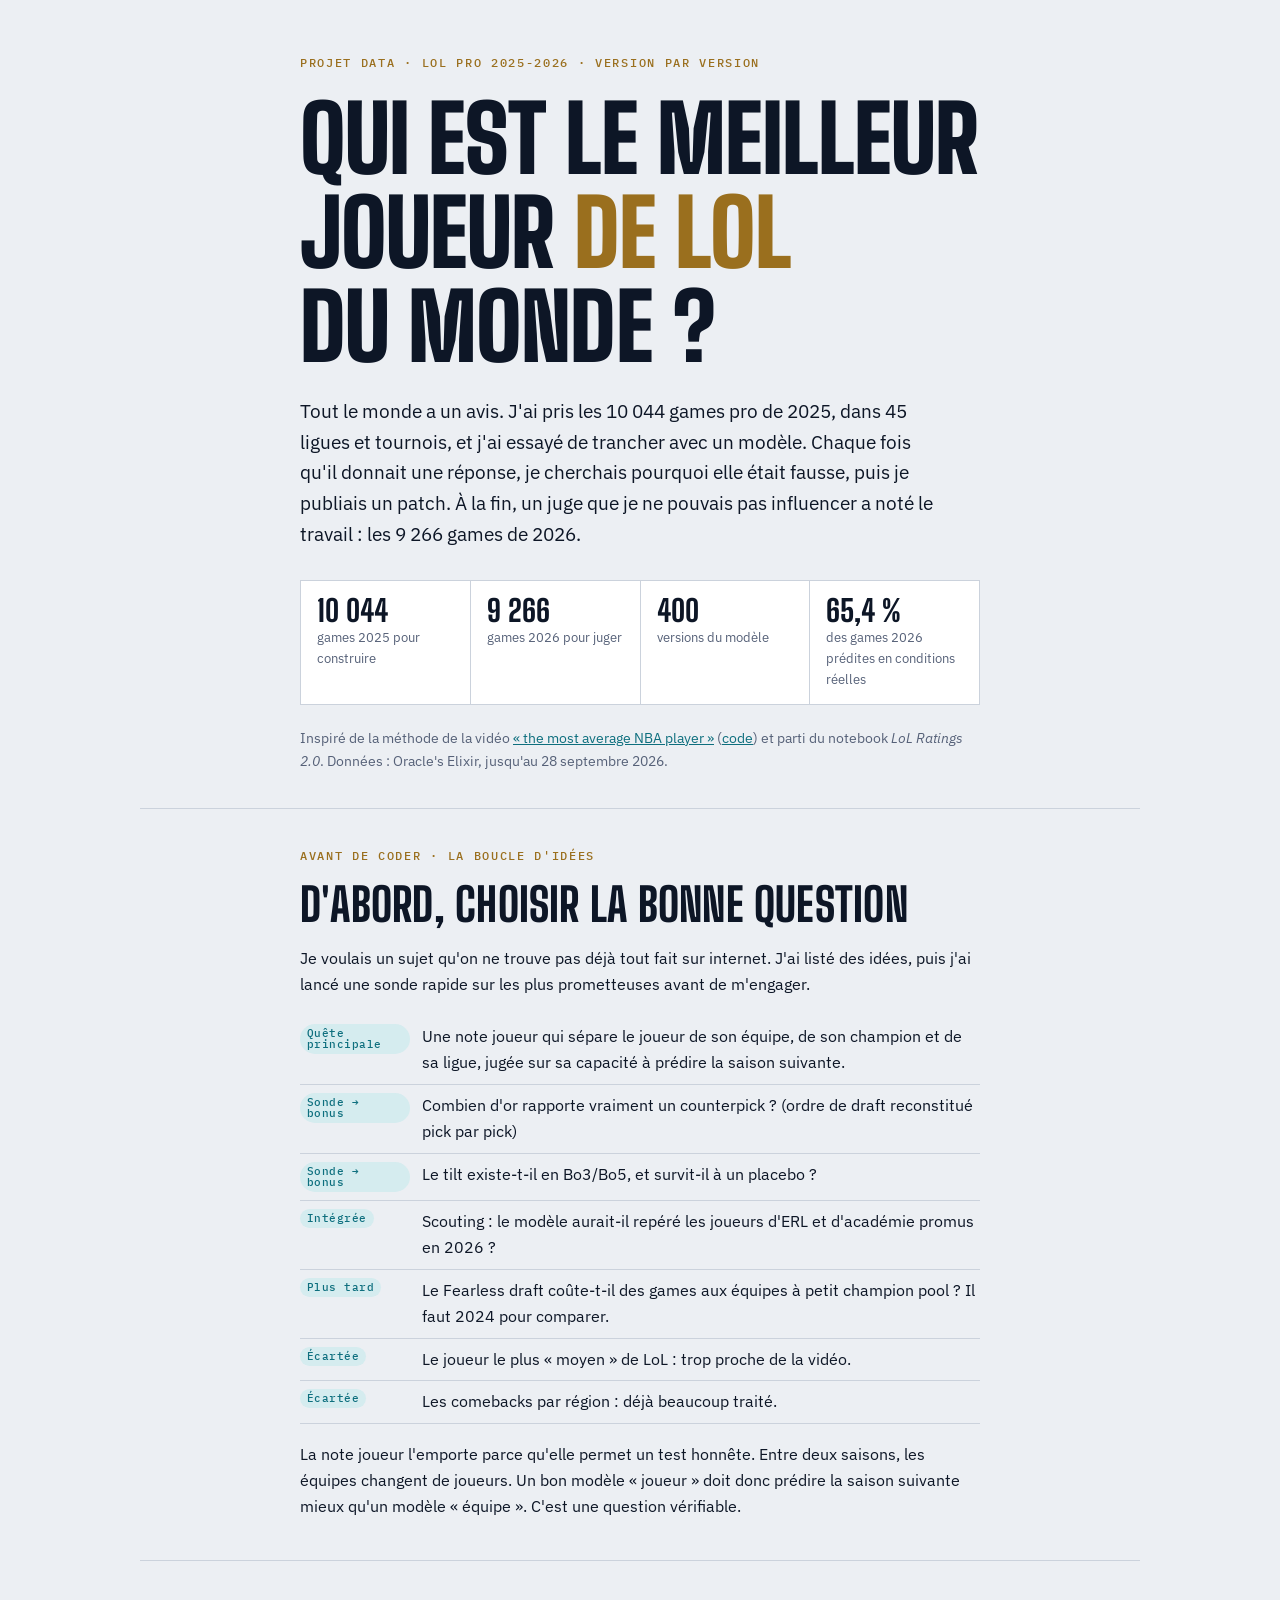
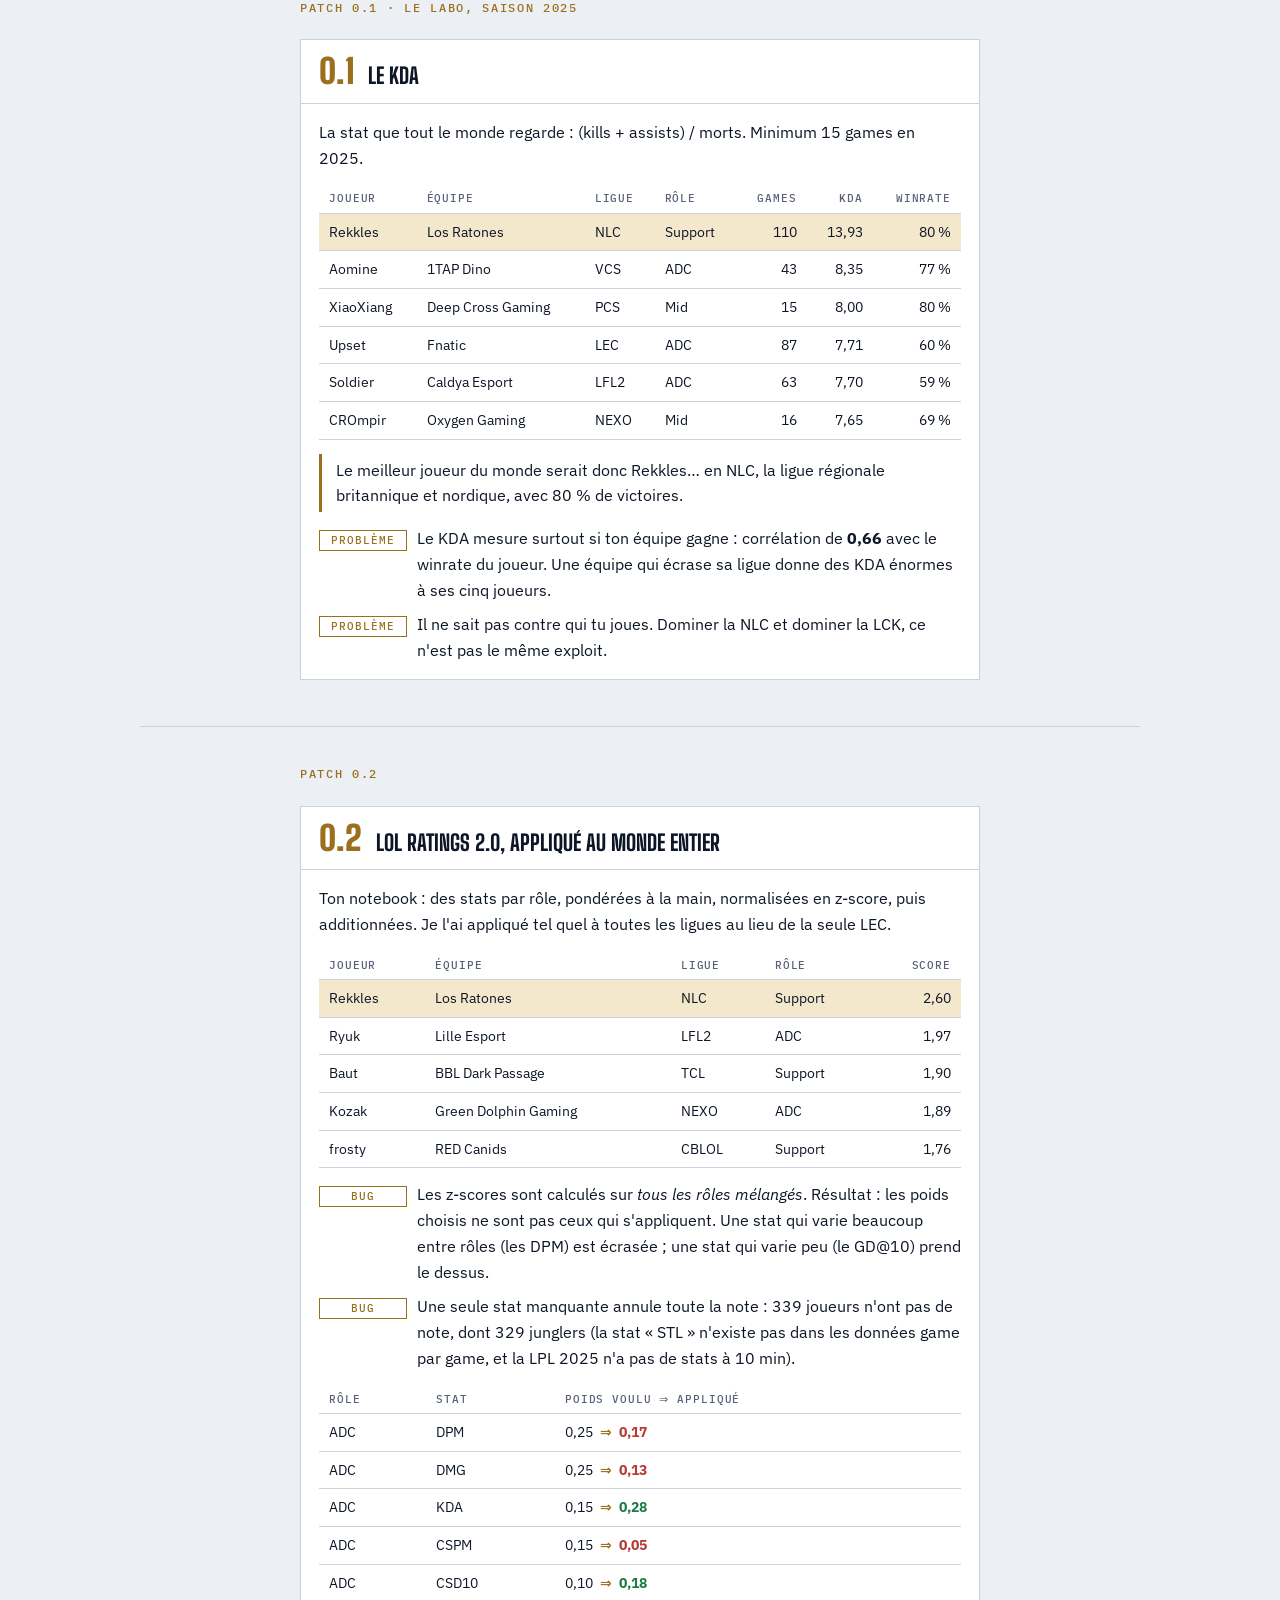
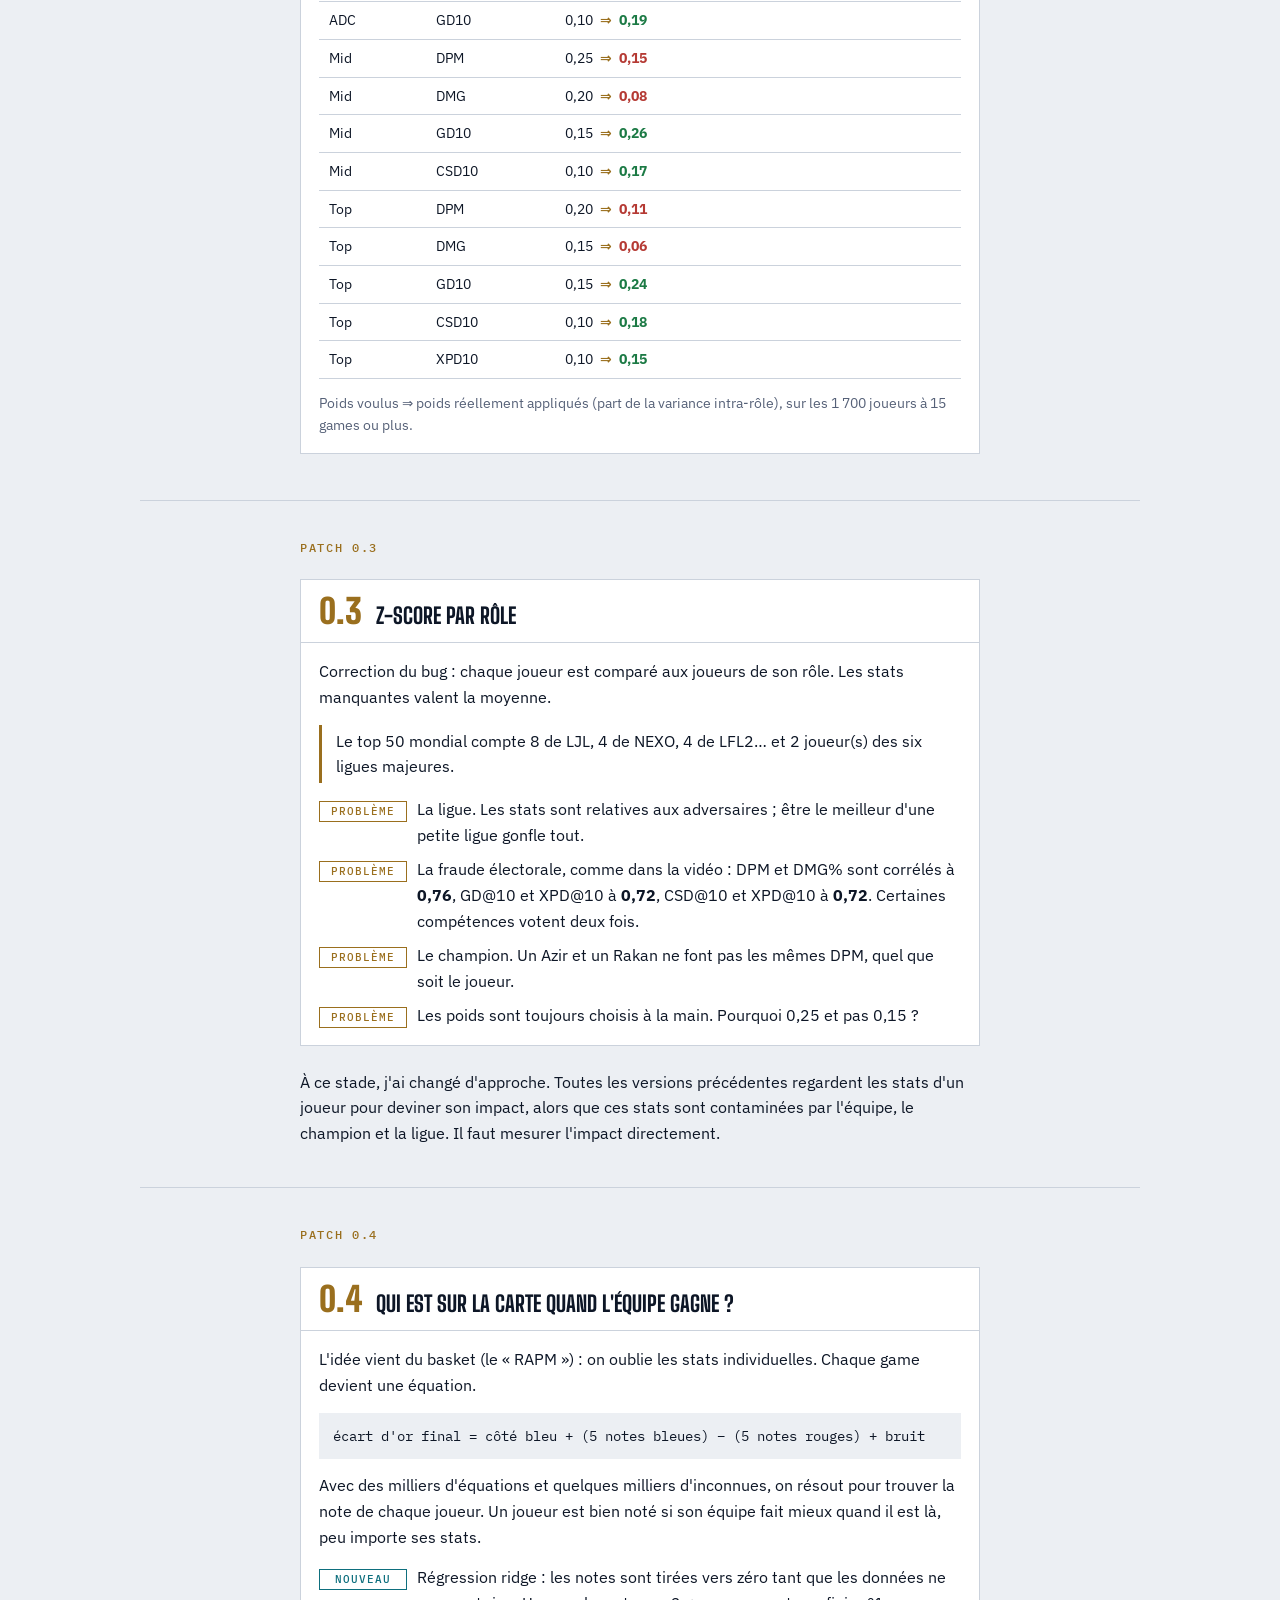
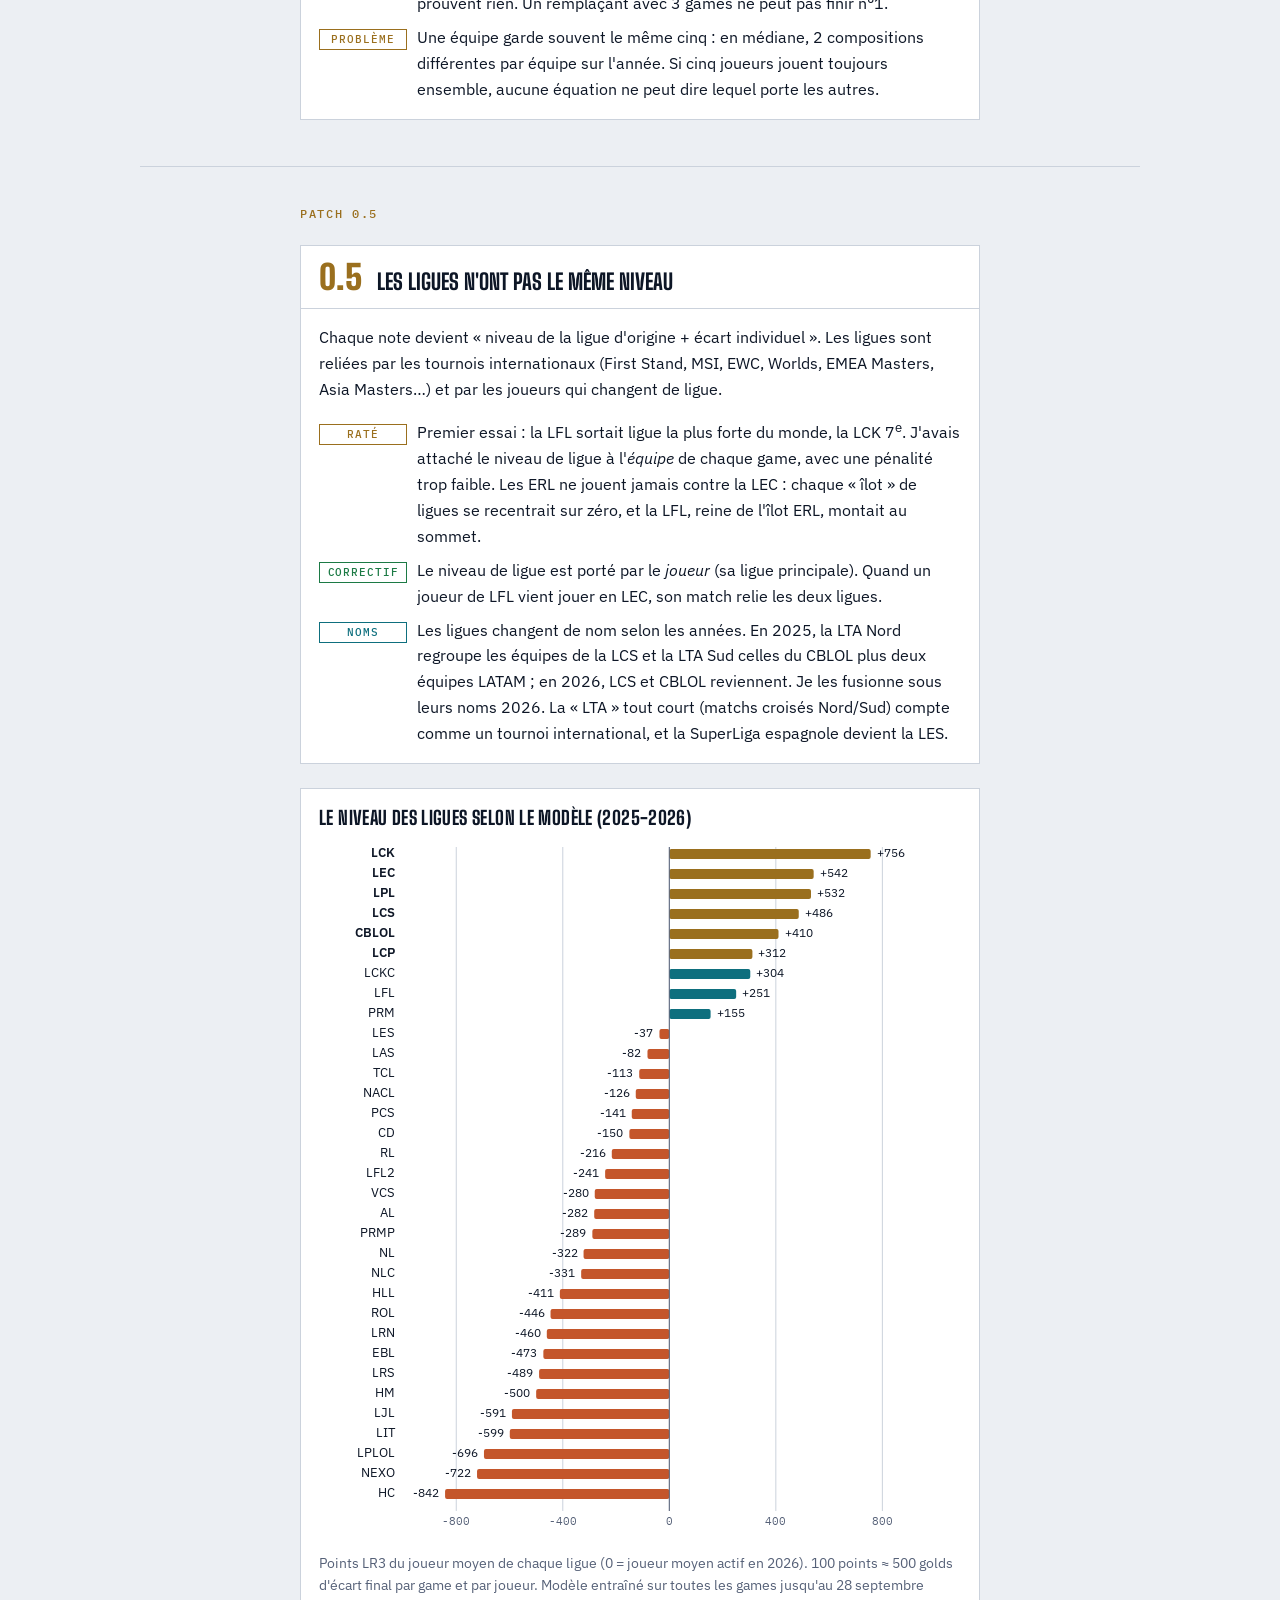
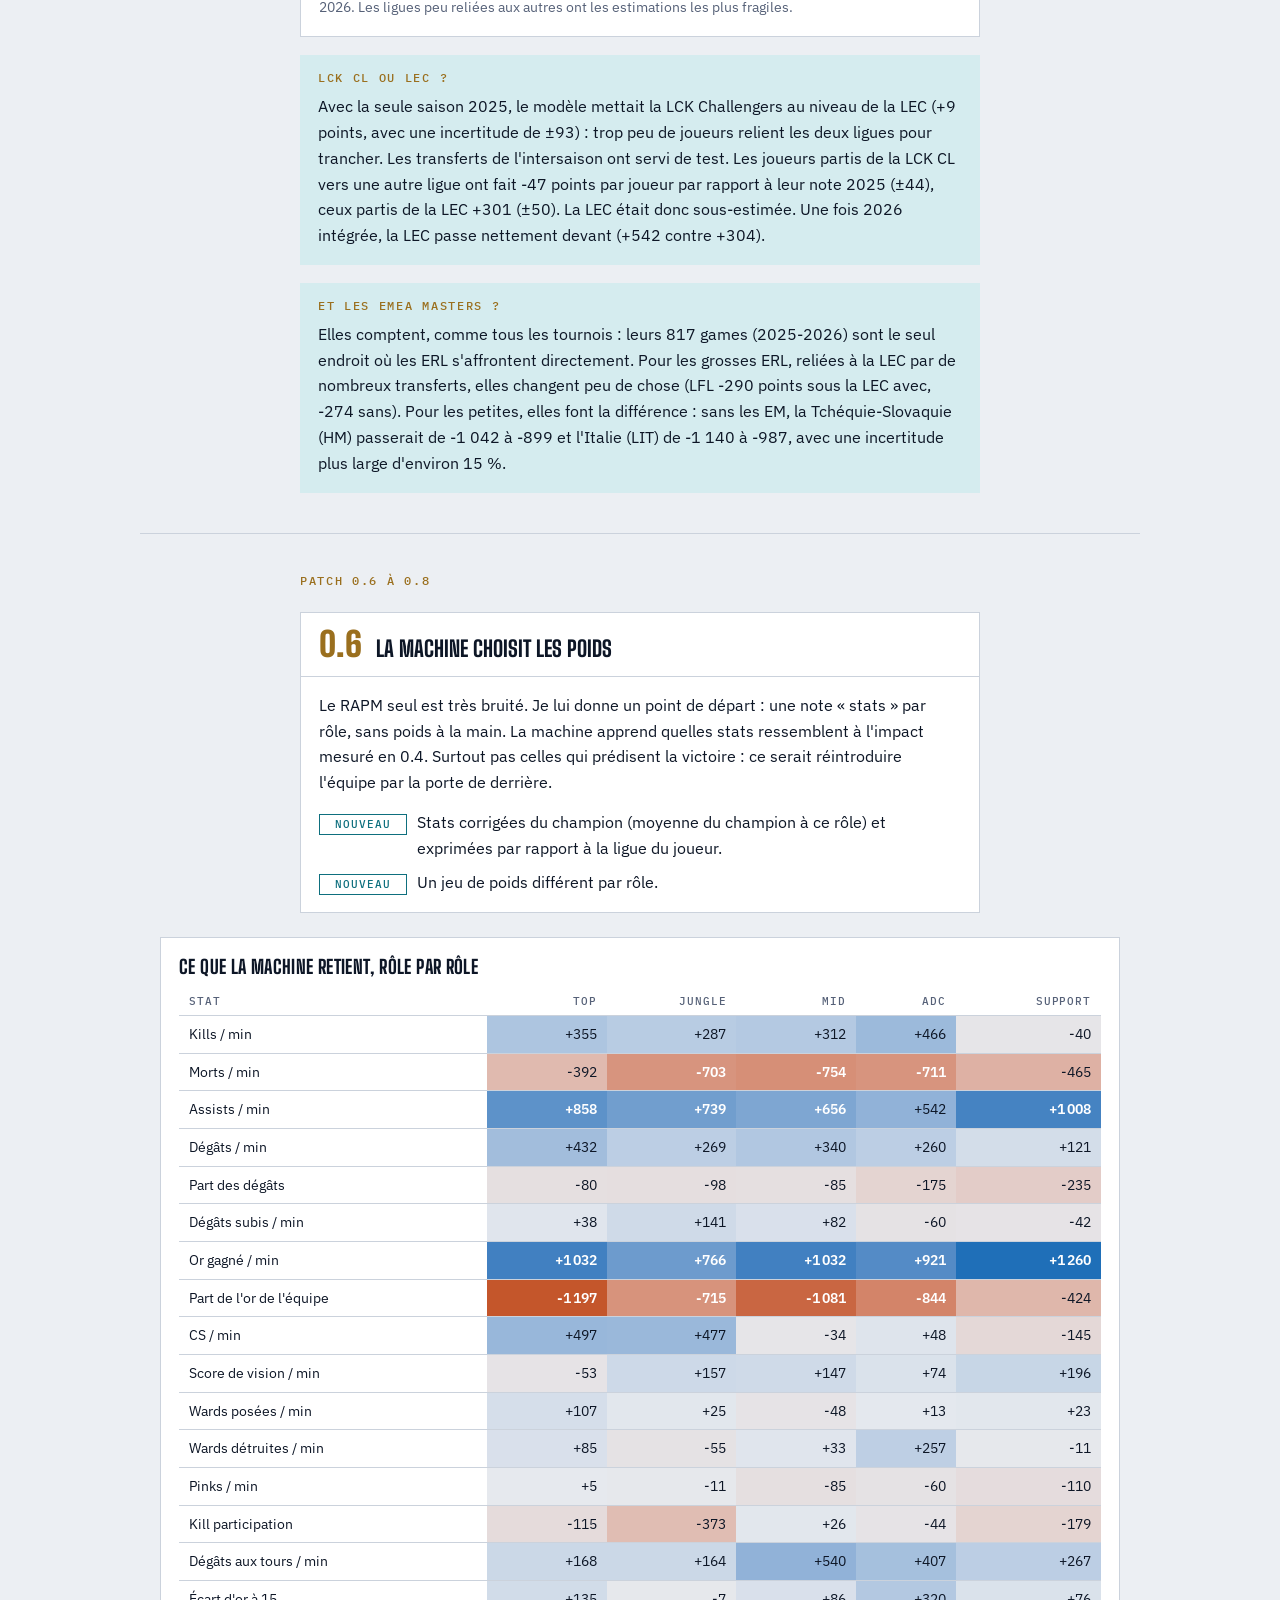
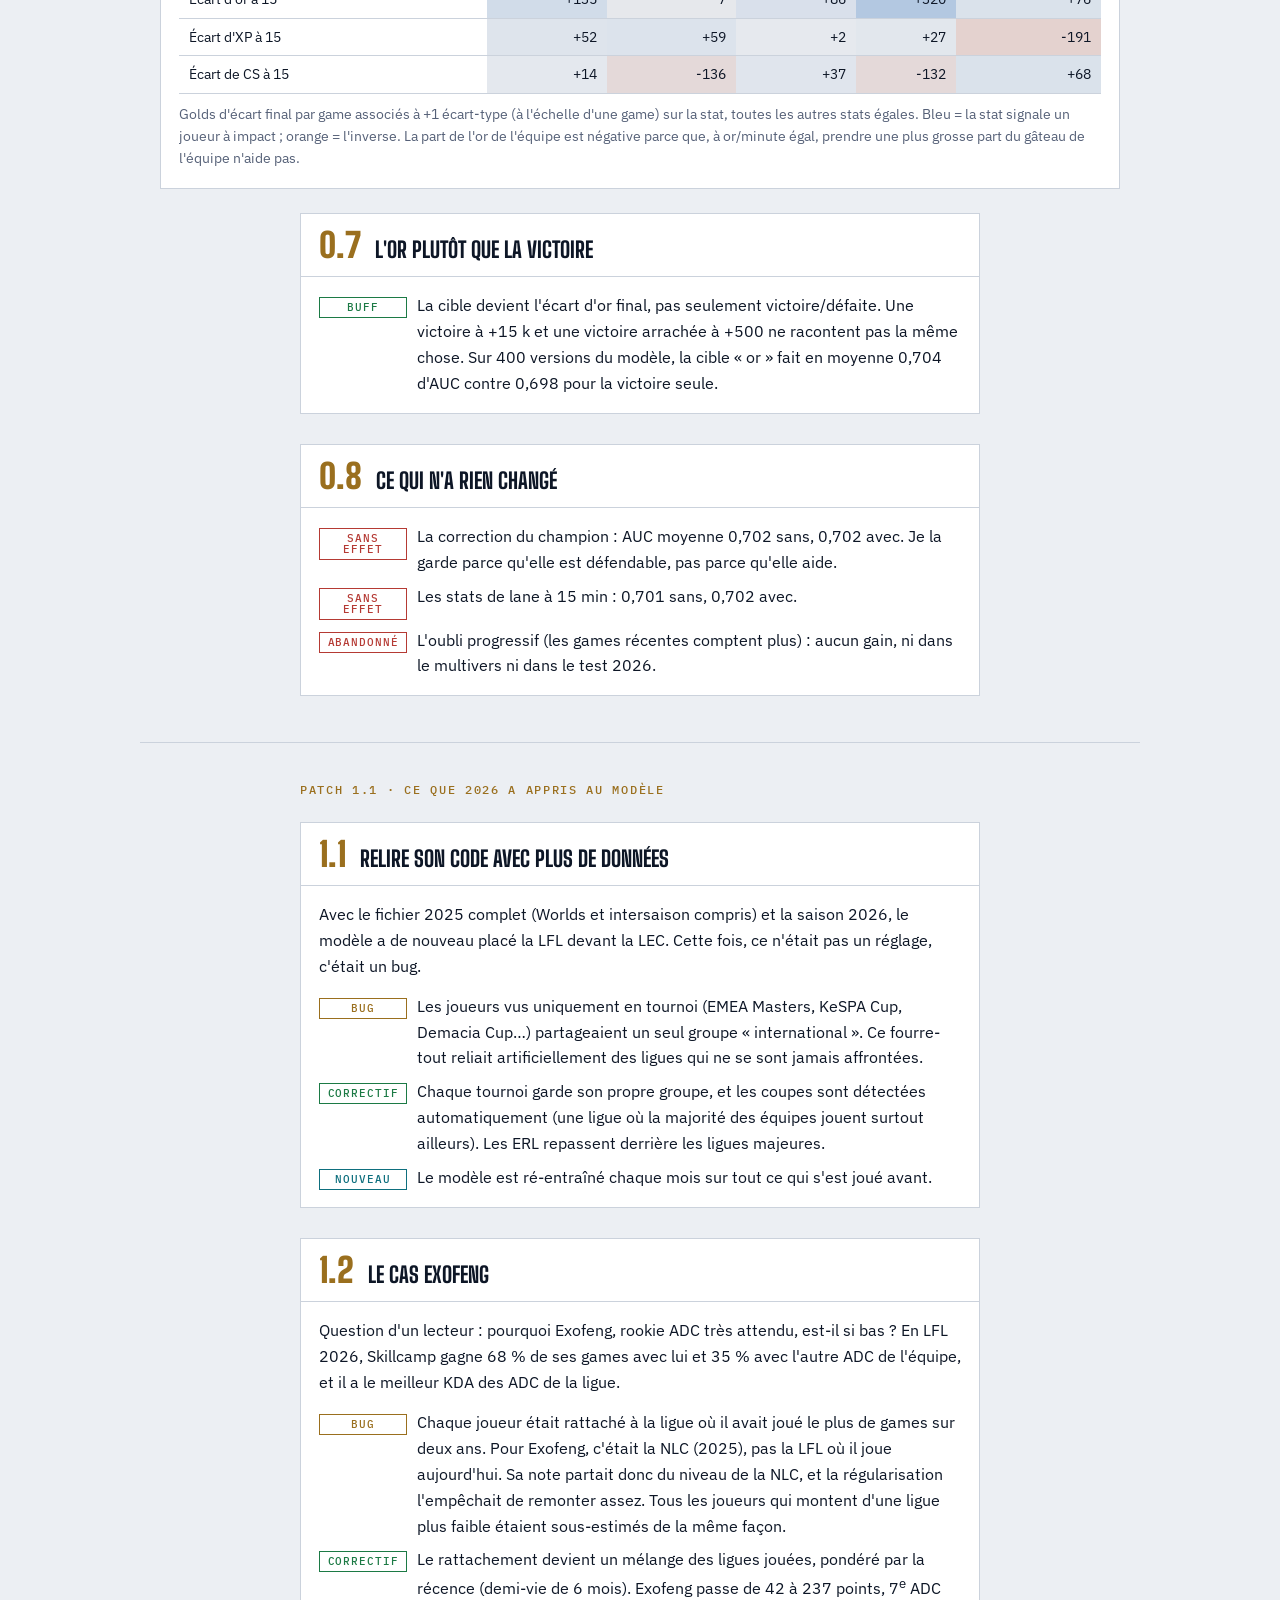
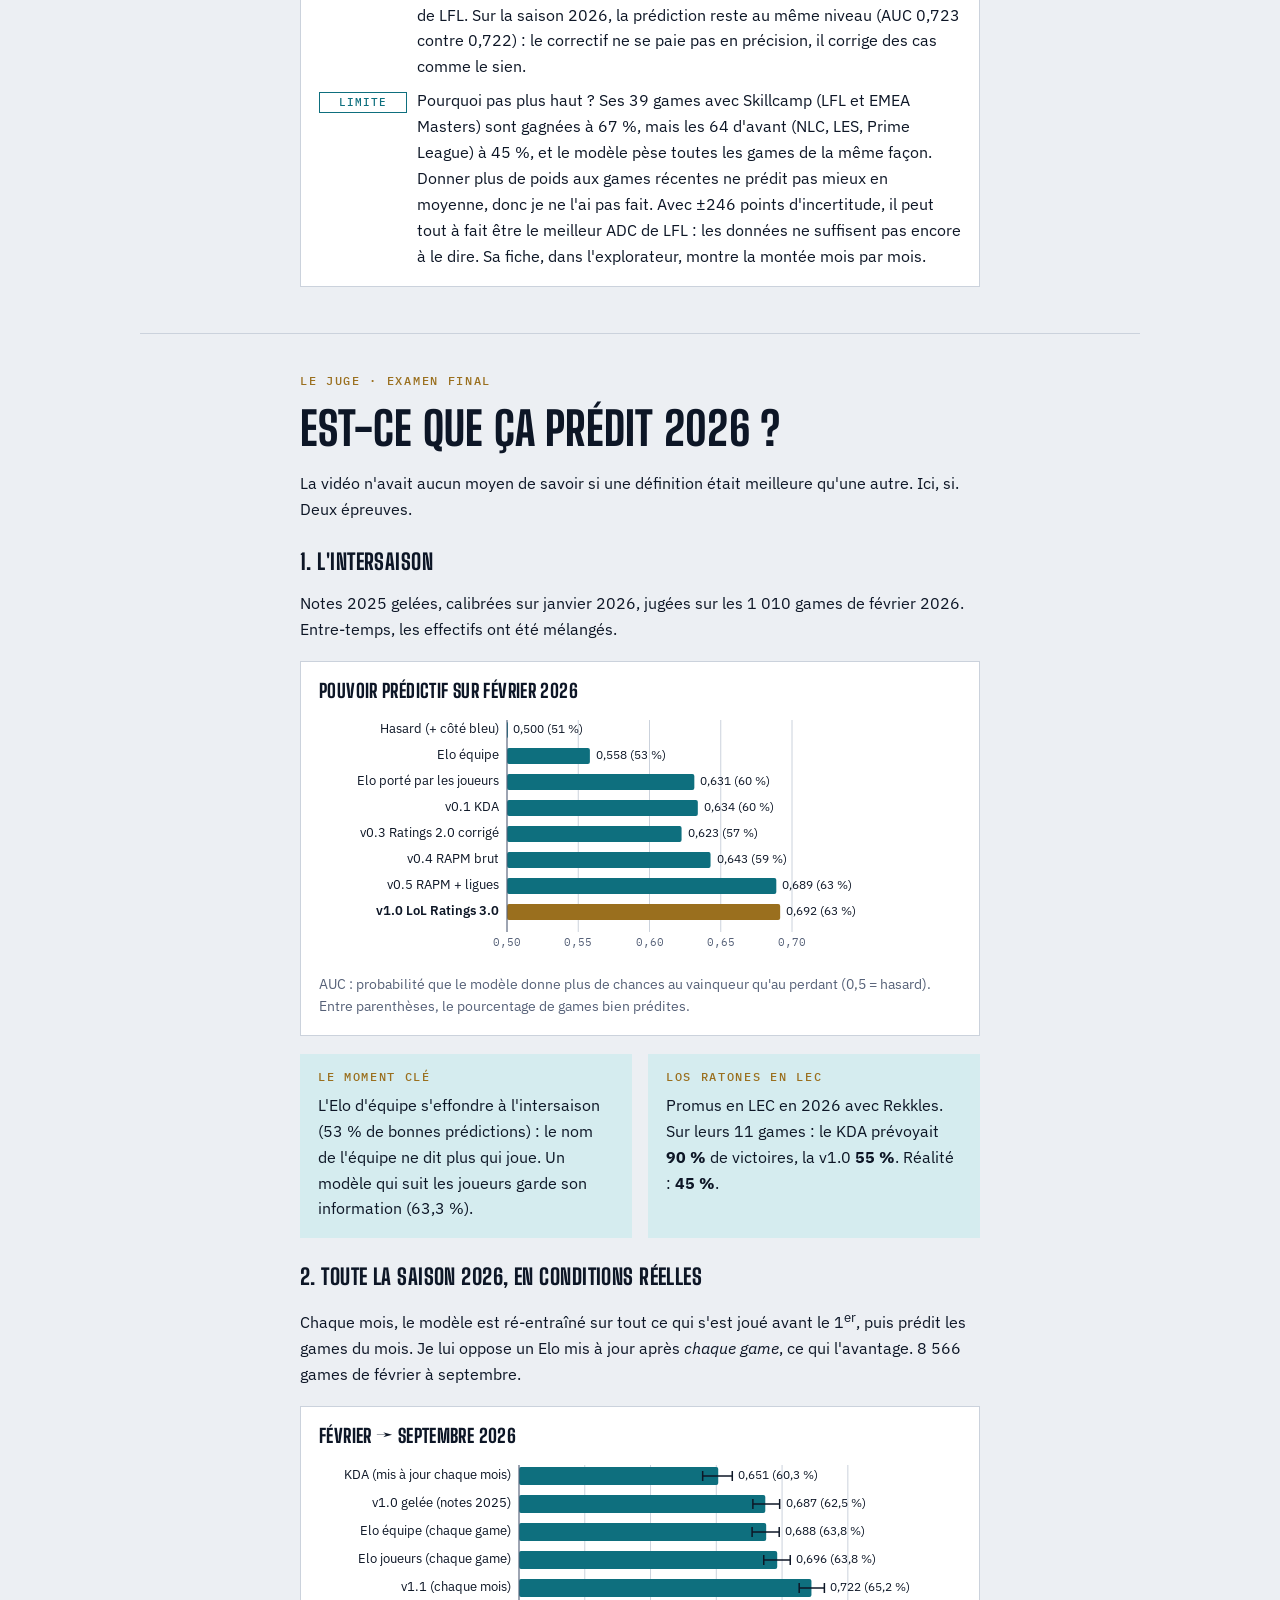
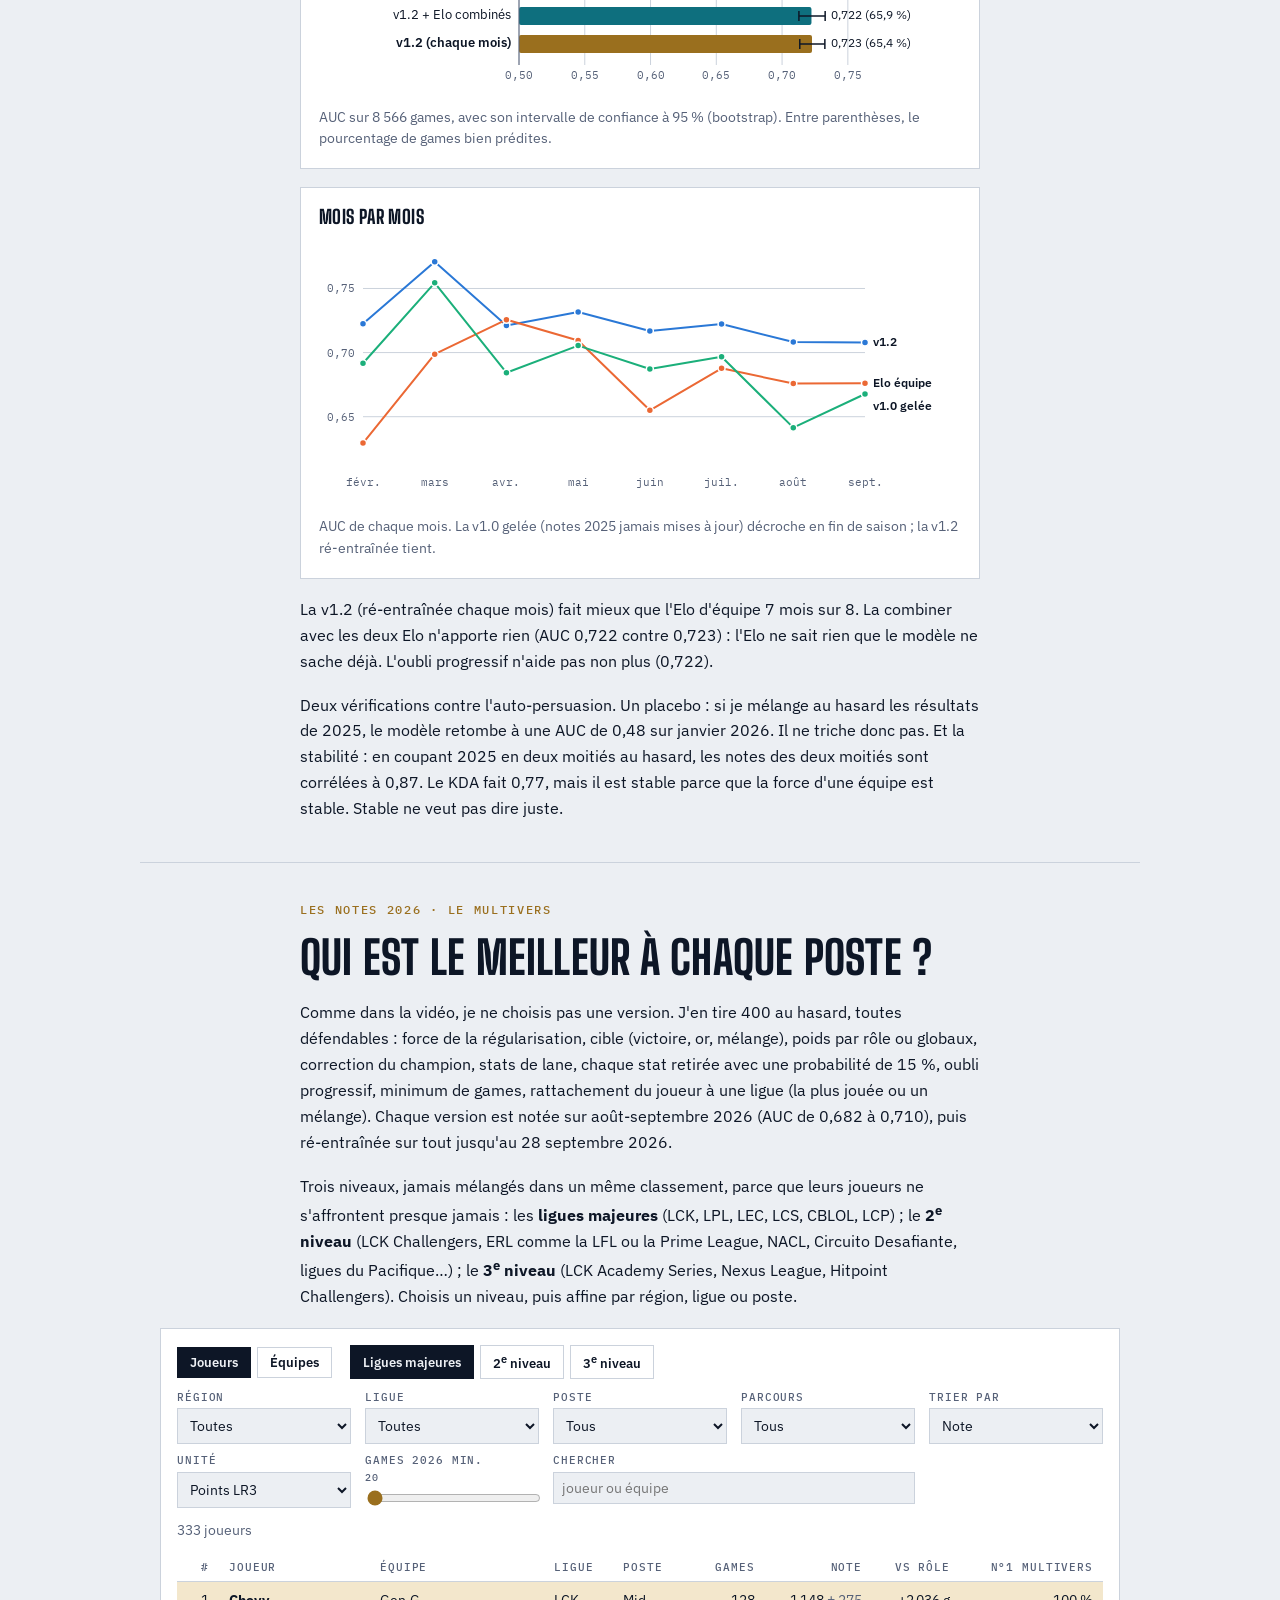
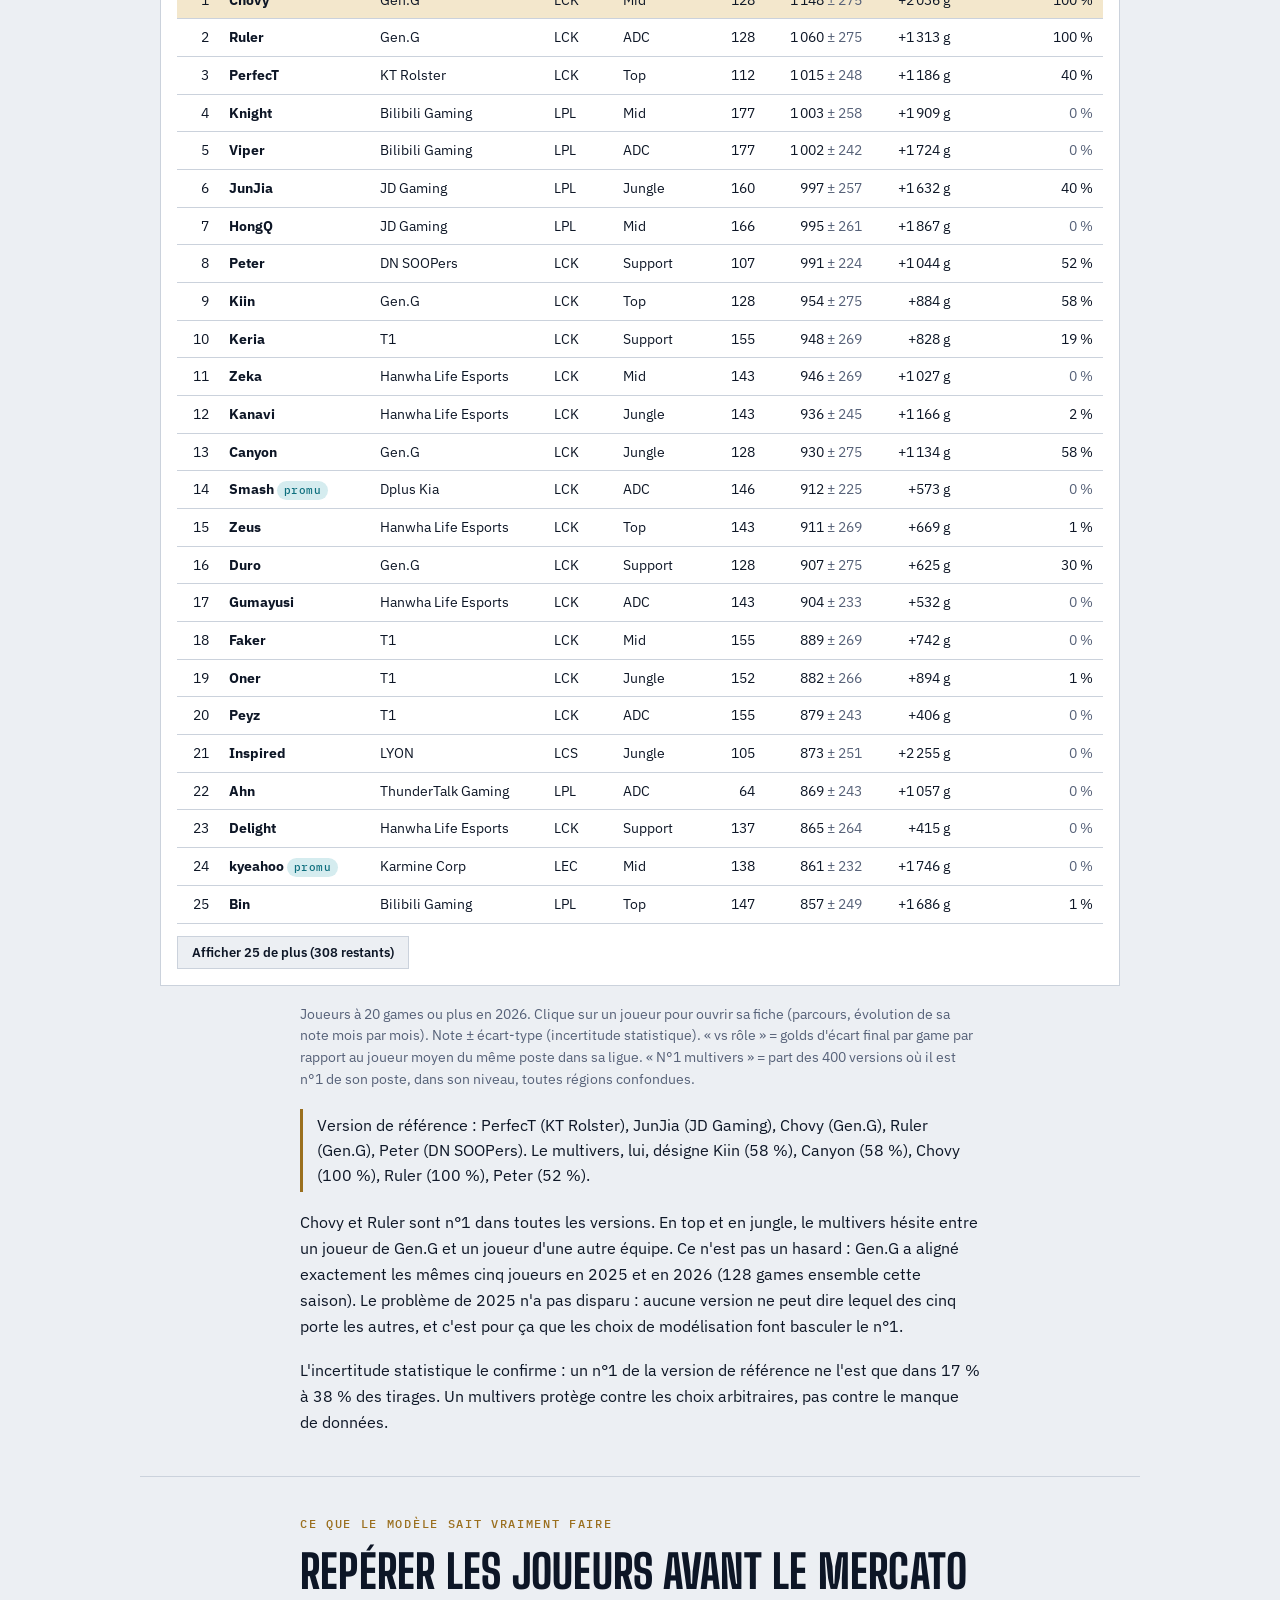
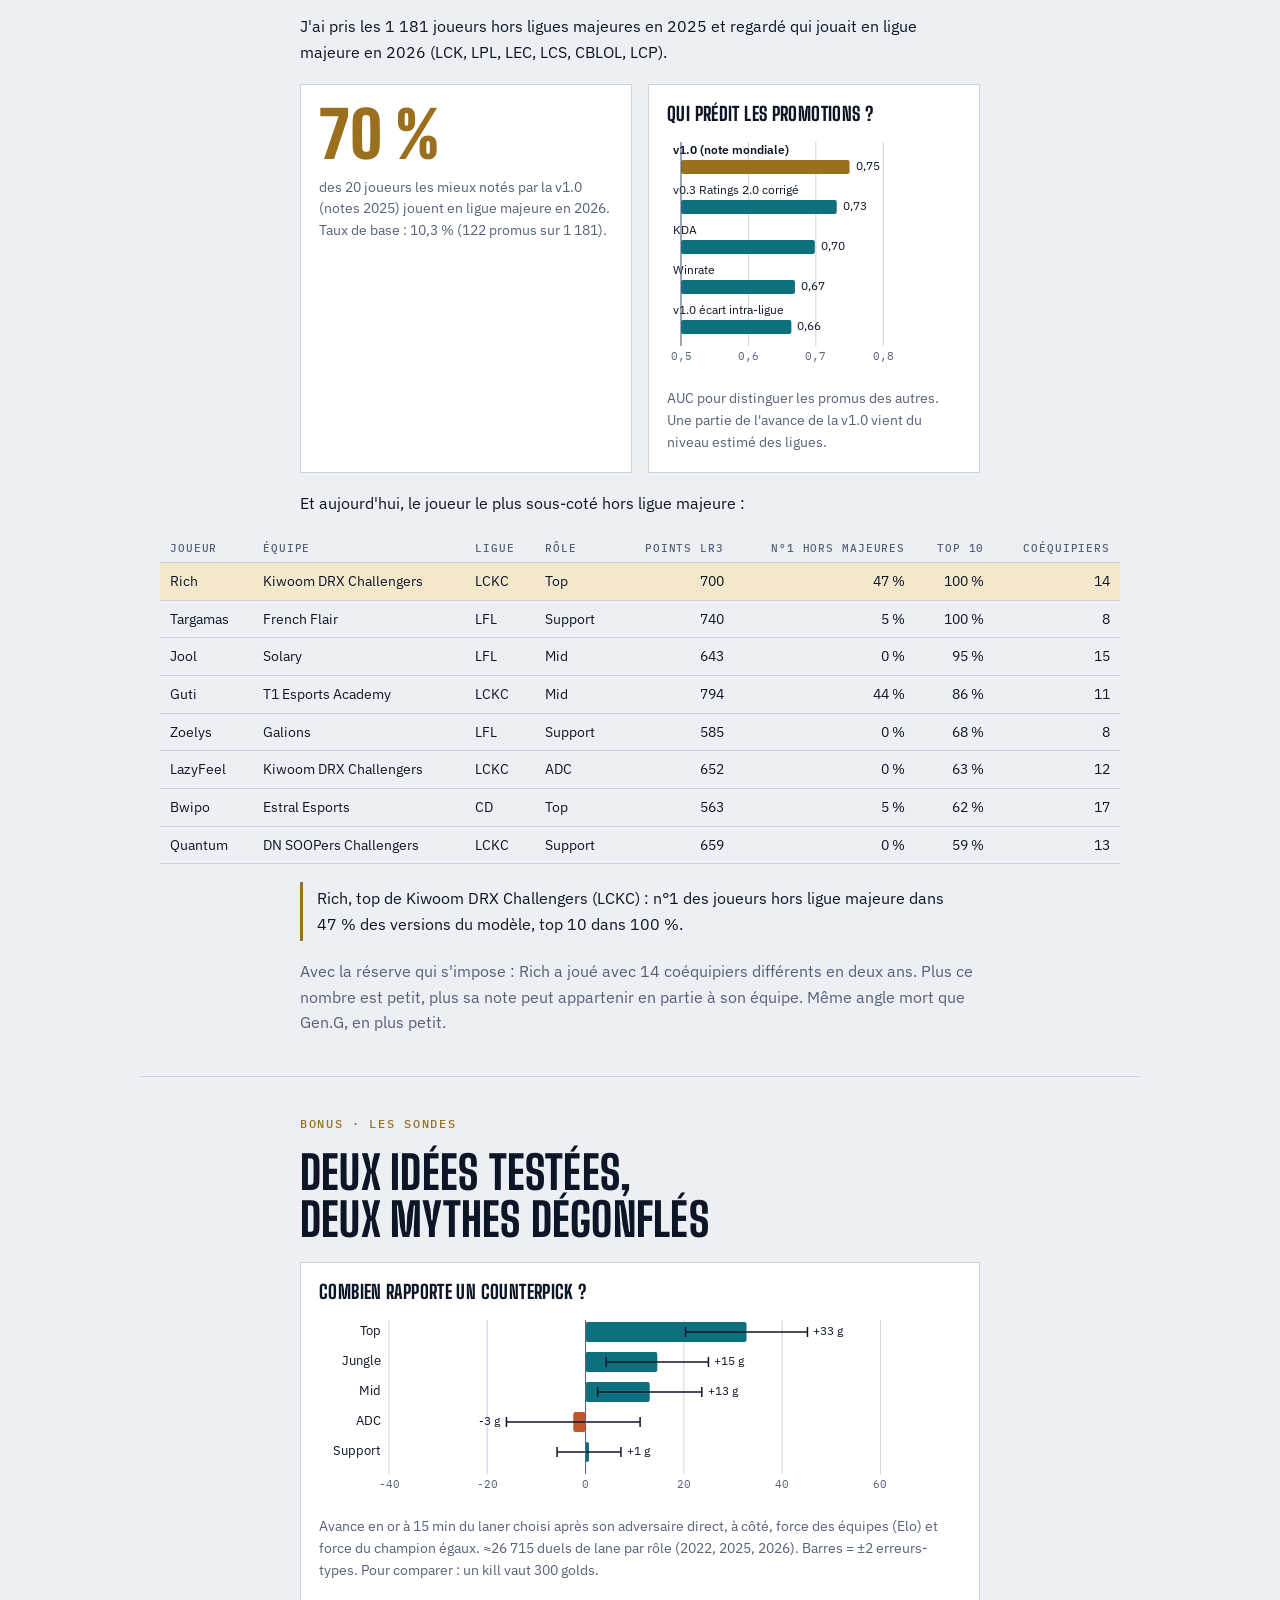
==== docs/index.html @ 6979e8ba "v1.2: recency-weighted league attachment, three league tiers - players were attached to the league w" ====
<!doctype html>
<html lang="fr"><head><meta charset="utf-8"><meta name="viewport" content="width=device-width,initial-scale=1,viewport-fit=cover">
<style>body{margin:0}[hidden]{display:none!important}img{max-width:100%}</style>
<title>LoL Ratings 3.0</title>
<link rel="preconnect" href="https://fonts.googleapis.com">
<link rel="preconnect" href="https://fonts.gstatic.com" crossorigin>
<link rel="stylesheet" href="https://fonts.googleapis.com/css2?family=Big+Shoulders+Display:wght@600;800;900&family=IBM+Plex+Sans:ital,wght@0,400;0,500;0,600;1,400&family=IBM+Plex+Mono:wght@400;500&display=swap">
<style>
/* Layout : un article en colonne étroite (≈68 car.), figures plus larges ; chaque version du modèle = un bloc « patch notes » */
:root{
  --bg:#ECEFF3; --surface:#FFFFFF; --ink:#0D1626; --muted:#566178; --rule:#CBD2DC;
  --gold:#9A6F1E; --gold-soft:#F3E7CC; --teal:#0E6F7E; --teal-soft:#D5ECEF;
  --buff:#1C7A45; --nerf:#B53A34; --neutral-mark:#8C97A8;
  --div-neg:#C4562B; --div-pos:#1F6FB8; --div-mid:#E6E9EE;
  --s1:#2a78d6; --s2:#eb6834; --s3:#1baf7a;
  --display:"Big Shoulders Display","Arial Narrow",Impact,sans-serif;
  --body:"IBM Plex Sans",system-ui,-apple-system,"Segoe UI",sans-serif;
  --mono:"IBM Plex Mono",ui-monospace,Menlo,Consolas,monospace;
}
@media (prefers-color-scheme: dark){:root:not([data-theme="light"]){
  --bg:#08111D; --surface:#0F1B2B; --ink:#E6EBF2; --muted:#98A4B8; --rule:#24344A;
  --gold:#D9B46C; --gold-soft:#2E2715; --teal:#4CC0CF; --teal-soft:#0F2F37;
  --buff:#4FC47F; --nerf:#EE7A70; --neutral-mark:#5E6C82;
  --div-neg:#E07A4D; --div-pos:#5A9BE0; --div-mid:#1C2A3D; --s1:#3987e5; --s2:#d95926; --s3:#199e70; color-scheme:dark}}
:root[data-theme="dark"]{
  --bg:#08111D; --surface:#0F1B2B; --ink:#E6EBF2; --muted:#98A4B8; --rule:#24344A;
  --gold:#D9B46C; --gold-soft:#2E2715; --teal:#4CC0CF; --teal-soft:#0F2F37;
  --buff:#4FC47F; --nerf:#EE7A70; --neutral-mark:#5E6C82;
  --div-neg:#E07A4D; --div-pos:#5A9BE0; --div-mid:#1C2A3D; --s1:#3987e5; --s2:#d95926; --s3:#199e70; color-scheme:dark}
*{box-sizing:border-box}
body{background:var(--bg);color:var(--ink);font:16px/1.62 var(--body);padding-inline:16px;padding-block:0 64px}
.wrap{max-width:1000px;margin:0 auto}
.col{max-width:680px;margin:0 auto}
h1,h2,h3{font-family:var(--display);text-wrap:balance;line-height:1.02;margin:0}
h1{font-size:clamp(44px,8.5vw,92px);font-weight:900;letter-spacing:-.01em;text-transform:uppercase}
h2{font-size:clamp(30px,5vw,46px);font-weight:800;text-transform:uppercase;letter-spacing:.005em}
h3{margin-top:10px;font-size:22px;font-weight:800;text-transform:uppercase;letter-spacing:.02em}
p{margin:0}
.stack{display:flex;flex-direction:column;gap:18px}
.eyebrow{font:500 12px/1.2 var(--mono);letter-spacing:.14em;text-transform:uppercase;color:var(--gold)}
.muted{color:var(--muted)}
a{color:var(--teal)}
code,.mono{font-family:var(--mono);font-size:.9em}
.num{font-variant-numeric:tabular-nums}
header.hero{padding-block:56px 36px;display:flex;flex-direction:column;gap:22px}
.hero .dek{font-size:19px;max-width:640px}
.hero h1 em{font-style:normal;color:var(--gold)}
.strip{display:grid;grid-template-columns:repeat(4,minmax(0,1fr));gap:1px;background:var(--rule);border:1px solid var(--rule);margin-top:8px}
.strip div{background:var(--surface);padding:14px 16px;display:flex;flex-direction:column;gap:2px}
.strip b{font:800 30px/1 var(--display)}
.strip span{font-size:13px;color:var(--muted)}
@media (max-width:640px){.strip{grid-template-columns:repeat(2,minmax(0,1fr))}}
section{padding-block:40px;border-top:1px solid var(--rule)}
section>.col{display:flex;flex-direction:column;gap:18px}
/* patch notes */
.patch{background:var(--surface);border:1px solid var(--rule);margin-block:6px}
.patch-head{display:flex;flex-wrap:wrap;align-items:baseline;gap:6px 14px;padding:14px 18px;border-bottom:1px solid var(--rule)}
.patch-head .ver{font:900 34px/1 var(--display);color:var(--gold)}
.patch-head .name{font:800 22px/1.1 var(--display);text-transform:uppercase}
.patch-body{padding:16px 18px;display:flex;flex-direction:column;gap:14px}
.changes{list-style:none;margin:0;padding:0;display:flex;flex-direction:column;gap:8px}
.changes li{display:grid;grid-template-columns:88px minmax(0,1fr);gap:10px;align-items:baseline}
.tag{font:500 11px/1 var(--mono);letter-spacing:.08em;text-transform:uppercase;padding:4px 6px;text-align:center;border:1px solid currentColor}
.tag.buff{color:var(--buff)} .tag.nerf{color:var(--nerf)} .tag.new{color:var(--teal)} .tag.bug{color:var(--gold)}
.verdict{border-left:3px solid var(--gold);padding:4px 0 4px 14px;font-size:15.5px}
.arrow{color:var(--gold);font-weight:600;padding-inline:4px}
/* tables */
.tbl-wrap{overflow-x:auto;min-width:0}
table{border-collapse:collapse;width:100%;font-size:14px}
th,td{text-align:left;padding:7px 10px;border-bottom:1px solid var(--rule);white-space:nowrap}
th{font:500 11px/1.2 var(--mono);letter-spacing:.08em;text-transform:uppercase;color:var(--muted)}
td.r,th.r{text-align:right;font-variant-numeric:tabular-nums}
tr.hl td{background:var(--gold-soft)}
/* figures */
figure{margin:0;background:var(--surface);border:1px solid var(--rule);padding:18px;display:flex;flex-direction:column;gap:10px;min-width:0}
figcaption{font-size:13.5px;color:var(--muted)}
figure .ftitle{font:800 19px/1.15 var(--display);text-transform:uppercase;letter-spacing:.02em}
.wide{width:100%}
.bleed{width:min(960px,calc(100vw - 32px));margin-left:50%;transform:translateX(-50%)}
svg text{font-family:var(--body);fill:var(--ink)}
svg .axis text{fill:var(--muted);font-size:11px;font-family:var(--mono)}
svg .grid line{stroke:var(--rule)}
.tip{position:fixed;pointer-events:none;background:var(--ink);color:var(--bg);font:13px/1.35 var(--body);padding:7px 9px;max-width:260px;z-index:10;opacity:0;transition:opacity .12s}
.grid2{display:grid;grid-template-columns:repeat(auto-fit,minmax(280px,1fr));gap:16px}
.grid2>*{min-width:0}
.big{font:900 64px/1 var(--display);color:var(--gold)}
.pill{display:inline-block;align-self:start;justify-self:start;font:500 11px/1 var(--mono);padding:4px 7px;border-radius:99px;background:var(--teal-soft);color:var(--teal);letter-spacing:.04em}
.role-tabs{display:flex;flex-wrap:wrap;gap:6px}
.role-tabs button{font:600 13px/1 var(--body);padding:8px 12px;border:1px solid var(--rule);background:var(--surface);color:var(--ink);cursor:pointer}
.role-tabs button[aria-pressed="true"]{background:var(--ink);color:var(--bg);border-color:var(--ink)}
.role-tabs button:focus-visible{outline:2px solid var(--gold);outline-offset:2px}
.ideas li{display:grid;grid-template-columns:110px minmax(0,1fr);gap:12px;padding-block:8px;border-bottom:1px solid var(--rule)}
.ideas{list-style:none;padding:0;margin:0}
.callout{background:var(--teal-soft);padding:16px 18px;display:flex;flex-direction:column;gap:8px}
footer{padding-block:30px;font-size:13px;color:var(--muted)}
@media (max-width:560px){.changes li{grid-template-columns:1fr}.ideas li{grid-template-columns:1fr}.big{font-size:52px}}
@media (prefers-reduced-motion:reduce){*{transition:none!important}}
.explorer{display:flex;flex-direction:column;gap:12px;background:var(--surface);border:1px solid var(--rule);padding:16px}
.controls{display:grid;grid-template-columns:repeat(auto-fill,minmax(170px,1fr));gap:10px 14px}
.controls label{display:flex;flex-direction:column;gap:4px;font:500 11px/1.2 var(--mono);letter-spacing:.08em;text-transform:uppercase;color:var(--muted);min-width:0}
.controls .grow{grid-column:span 2}
@media (max-width:560px){.controls .grow{grid-column:auto}}
.controls select,.controls input[type=search]{font:400 14px/1.2 var(--body);letter-spacing:0;text-transform:none;color:var(--ink);background:var(--bg);border:1px solid var(--rule);padding:7px 8px;width:100%;min-width:0}
.controls input[type=range]{width:100%;accent-color:var(--gold)}
.controls select:focus-visible,.controls input:focus-visible,.x-more:focus-visible{outline:2px solid var(--gold);outline-offset:1px}
.x-info{font-size:13.5px;min-height:1.2em}
.xbar{display:flex;flex-wrap:wrap;gap:10px 18px;align-items:center}
[hidden]{display:none!important}
tr.prow{cursor:pointer}
tr.prow:hover td{background:var(--gold-soft)}
tr.prow:focus-visible{outline:2px solid var(--gold);outline-offset:-2px}
tr.pdetail td{white-space:normal;background:var(--bg);padding:14px}
.pcard{display:flex;flex-wrap:wrap;gap:14px 24px;align-items:flex-start}
.pcard-main{flex:1 1 320px;min-width:0;display:flex;flex-direction:column;gap:6px;font-size:14px}
.pcard-chart{flex:0 1 330px;min-width:0}
.lineup{white-space:normal;font-size:13px}
.x-more{align-self:flex-start;font:600 13px/1 var(--body);padding:9px 14px;border:1px solid var(--rule);background:var(--bg);color:var(--ink);cursor:pointer}
</style>
</head><body>
<div class="wrap">
<header class="hero col">
  <span class="eyebrow">Projet data · LoL pro 2025-2026 · version par version</span>
  <h1>Qui est le meilleur joueur <em>de LoL</em> du monde&nbsp;?</h1>
  <p class="dek">Tout le monde a un avis. J'ai pris les 10&nbsp;044 games pro de 2025, dans 45 ligues et tournois, et j'ai essayé de trancher avec un modèle. Chaque fois qu'il donnait une réponse, je cherchais pourquoi elle était fausse, puis je publiais un patch. À la fin, un juge que je ne pouvais pas influencer a noté le travail : les 9&nbsp;266 games de 2026.</p>
  <div class="strip">
    <div><b class="num">10&nbsp;044</b><span>games 2025 pour construire</span></div>
    <div><b class="num">9&nbsp;266</b><span>games 2026 pour juger</span></div>
    <div><b class="num">400</b><span>versions du modèle</span></div>
    <div><b class="num">65,4&nbsp;%</b><span>des games 2026 prédites en conditions réelles</span></div>
  </div>
  <p class="muted" style="font-size:14px">Inspiré de la méthode de la vidéo <a href="https://www.youtube.com/watch?v=0I2T0R91G38">« the most average NBA player »</a> (<a href="https://github.com/HQEye/basic-most-average-nba-player">code</a>) et parti du notebook <i>LoL Ratings 2.0</i>. Données : Oracle's Elixir, jusqu'au 28 septembre 2026.</p>
</header>

<section><div class="col">
  <span class="eyebrow">Avant de coder · la boucle d'idées</span>
  <h2>D'abord, choisir la bonne question</h2>
  <p>Je voulais un sujet qu'on ne trouve pas déjà tout fait sur internet. J'ai listé des idées, puis j'ai lancé une sonde rapide sur les plus prometteuses avant de m'engager.</p>
  <ul class="ideas" id="ideas"></ul>
  <p>La note joueur l'emporte parce qu'elle permet un test honnête. Entre deux saisons, les équipes changent de joueurs. Un bon modèle « joueur » doit donc prédire la saison suivante mieux qu'un modèle « équipe ». C'est une question vérifiable.</p>
</div></section>

<section><div class="col">
  <span class="eyebrow">Patch 0.1 · le labo, saison 2025</span>
  <div class="patch">
    <div class="patch-head"><span class="ver">0.1</span><span class="name">Le KDA</span></div>
    <div class="patch-body">
      <p>La stat que tout le monde regarde : (kills + assists) / morts. Minimum 15 games en 2025.</p>
      <div class="tbl-wrap"><table id="t-v01"></table></div>
      <p class="verdict">Le meilleur joueur du monde serait donc Rekkles… en NLC, la ligue régionale britannique et nordique, avec 80&nbsp;% de victoires.</p>
      <ul class="changes">
        <li><span class="tag bug">Problème</span><span>Le KDA mesure surtout si ton équipe gagne : corrélation de <b>0,66</b> avec le winrate du joueur. Une équipe qui écrase sa ligue donne des KDA énormes à ses cinq joueurs.</span></li>
        <li><span class="tag bug">Problème</span><span>Il ne sait pas contre qui tu joues. Dominer la NLC et dominer la LCK, ce n'est pas le même exploit.</span></li>
      </ul>
    </div>
  </div>
</div></section>

<section><div class="col">
  <span class="eyebrow">Patch 0.2</span>
  <div class="patch">
    <div class="patch-head"><span class="ver">0.2</span><span class="name">LoL Ratings 2.0, appliqué au monde entier</span></div>
    <div class="patch-body">
      <p>Ton notebook : des stats par rôle, pondérées à la main, normalisées en z-score, puis additionnées. Je l'ai appliqué tel quel à toutes les ligues au lieu de la seule LEC.</p>
      <div class="tbl-wrap"><table id="t-v02"></table></div>
      <ul class="changes">
        <li><span class="tag bug">Bug</span><span>Les z-scores sont calculés sur <i>tous les rôles mélangés</i>. Résultat : les poids choisis ne sont pas ceux qui s'appliquent. Une stat qui varie beaucoup entre rôles (les DPM) est écrasée ; une stat qui varie peu (le GD@10) prend le dessus.</span></li>
        <li><span class="tag bug">Bug</span><span>Une seule stat manquante annule toute la note : 339 joueurs n'ont pas de note, dont 329 junglers (la stat « STL » n'existe pas dans les données game par game, et la LPL 2025 n'a pas de stats à 10 min).</span></li>
      </ul>
      <div class="tbl-wrap"><table id="t-eff"></table></div>
      <p class="muted" style="font-size:13.5px">Poids voulus ⇒ poids réellement appliqués (part de la variance intra-rôle), sur les 1&nbsp;700 joueurs à 15 games ou plus.</p>
    </div>
  </div>
</div></section>

<section><div class="col">
  <span class="eyebrow">Patch 0.3</span>
  <div class="patch">
    <div class="patch-head"><span class="ver">0.3</span><span class="name">Z-score par rôle</span></div>
    <div class="patch-body">
      <p>Correction du bug : chaque joueur est comparé aux joueurs de son rôle. Les stats manquantes valent la moyenne.</p>
      <p class="verdict">Le top&nbsp;50 mondial compte 8 de LJL, 4 de NEXO, 4 de LFL2… et 2 joueur(s) des six ligues majeures.</p>
      <ul class="changes">
        <li><span class="tag bug">Problème</span><span>La ligue. Les stats sont relatives aux adversaires ; être le meilleur d'une petite ligue gonfle tout.</span></li>
        <li><span class="tag bug">Problème</span><span>La fraude électorale, comme dans la vidéo : DPM et DMG% sont corrélés à <b>0,76</b>, GD@10 et XPD@10 à <b>0,72</b>, CSD@10 et XPD@10 à <b>0,72</b>. Certaines compétences votent deux fois.</span></li>
        <li><span class="tag bug">Problème</span><span>Le champion. Un Azir et un Rakan ne font pas les mêmes DPM, quel que soit le joueur.</span></li>
        <li><span class="tag bug">Problème</span><span>Les poids sont toujours choisis à la main. Pourquoi 0,25 et pas 0,15&nbsp;?</span></li>
      </ul>
    </div>
  </div>
  <p>À ce stade, j'ai changé d'approche. Toutes les versions précédentes regardent les stats d'un joueur pour deviner son impact, alors que ces stats sont contaminées par l'équipe, le champion et la ligue. Il faut mesurer l'impact directement.</p>
</div></section>

<section><div class="col">
  <span class="eyebrow">Patch 0.4</span>
  <div class="patch">
    <div class="patch-head"><span class="ver">0.4</span><span class="name">Qui est sur la carte quand l'équipe gagne&nbsp;?</span></div>
    <div class="patch-body">
      <p>L'idée vient du basket (le « RAPM ») : on oublie les stats individuelles. Chaque game devient une équation.</p>
      <p class="mono" style="background:var(--bg);padding:12px 14px;font-size:14px;overflow-x:auto">écart d'or final = côté bleu + (5 notes bleues) − (5 notes rouges) + bruit</p>
      <p>Avec des milliers d'équations et quelques milliers d'inconnues, on résout pour trouver la note de chaque joueur. Un joueur est bien noté si son équipe fait mieux quand il est là, peu importe ses stats.</p>
      <ul class="changes">
        <li><span class="tag new">Nouveau</span><span>Régression ridge : les notes sont tirées vers zéro tant que les données ne prouvent rien. Un remplaçant avec 3 games ne peut pas finir n°1.</span></li>
        <li><span class="tag bug">Problème</span><span>Une équipe garde souvent le même cinq : en médiane, 2 compositions différentes par équipe sur l'année. Si cinq joueurs jouent toujours ensemble, aucune équation ne peut dire lequel porte les autres.</span></li>
      </ul>
    </div>
  </div>
</div></section>

<section><div class="col">
  <span class="eyebrow">Patch 0.5</span>
  <div class="patch">
    <div class="patch-head"><span class="ver">0.5</span><span class="name">Les ligues n'ont pas le même niveau</span></div>
    <div class="patch-body">
      <p>Chaque note devient « niveau de la ligue d'origine + écart individuel ». Les ligues sont reliées par les tournois internationaux (First Stand, MSI, EWC, Worlds, EMEA Masters, Asia Masters…) et par les joueurs qui changent de ligue.</p>
      <ul class="changes">
        <li><span class="tag bug">Raté</span><span>Premier essai : la LFL sortait ligue la plus forte du monde, la LCK 7<sup>e</sup>. J'avais attaché le niveau de ligue à l'<i>équipe</i> de chaque game, avec une pénalité trop faible. Les ERL ne jouent jamais contre la LEC : chaque « îlot » de ligues se recentrait sur zéro, et la LFL, reine de l'îlot ERL, montait au sommet.</span></li>
        <li><span class="tag buff">Correctif</span><span>Le niveau de ligue est porté par le <i>joueur</i> (sa ligue principale). Quand un joueur de LFL vient jouer en LEC, son match relie les deux ligues.</span></li>
        <li><span class="tag new">Noms</span><span>Les ligues changent de nom selon les années. En 2025, la LTA Nord regroupe les équipes de la LCS et la LTA Sud celles du CBLOL plus deux équipes LATAM ; en 2026, LCS et CBLOL reviennent. Je les fusionne sous leurs noms 2026. La « LTA » tout court (matchs croisés Nord/Sud) compte comme un tournoi international, et la SuperLiga espagnole devient la LES.</span></li>
      </ul>
    </div>
  </div>
  <figure>
    <div class="ftitle">Le niveau des ligues selon le modèle (2025-2026)</div>
    <div id="f-leagues"></div>
    <figcaption>Points LR3 du joueur moyen de chaque ligue (0 = joueur moyen actif en 2026). 100 points ≈ 500 golds d'écart final par game et par joueur. Modèle entraîné sur toutes les games jusqu'au 28 septembre 2026. Les ligues peu reliées aux autres ont les estimations les plus fragiles.</figcaption>
  </figure>
  <div class="callout"><span class="eyebrow">LCK CL ou LEC&nbsp;?</span><p>Avec la seule saison 2025, le modèle mettait la LCK Challengers au niveau de la LEC (+9 points, avec une incertitude de ±93) : trop peu de joueurs relient les deux ligues pour trancher. Les transferts de l'intersaison ont servi de test. Les joueurs partis de la LCK CL vers une autre ligue ont fait -47 points par joueur par rapport à leur note 2025 (±44), ceux partis de la LEC +301 (±50). La LEC était donc sous-estimée. Une fois 2026 intégrée, la LEC passe nettement devant (+542 contre +304).</p></div>
  <div class="callout"><span class="eyebrow">Et les EMEA Masters&nbsp;?</span><p>Elles comptent, comme tous les tournois : leurs 817 games (2025-2026) sont le seul endroit où les ERL s'affrontent directement. Pour les grosses ERL, reliées à la LEC par de nombreux transferts, elles changent peu de chose (LFL -290 points sous la LEC avec, -274 sans). Pour les petites, elles font la différence : sans les EM, la Tchéquie-Slovaquie (HM) passerait de -1&nbsp;042 à -899 et l'Italie (LIT) de -1&nbsp;140 à -987, avec une incertitude plus large d'environ 15&nbsp;%.</p></div>
</div></section>

<section><div class="col">
  <span class="eyebrow">Patch 0.6 à 0.8</span>
  <div class="patch">
    <div class="patch-head"><span class="ver">0.6</span><span class="name">La machine choisit les poids</span></div>
    <div class="patch-body">
      <p>Le RAPM seul est très bruité. Je lui donne un point de départ : une note « stats » par rôle, sans poids à la main. La machine apprend quelles stats ressemblent à l'impact mesuré en 0.4. Surtout pas celles qui prédisent la victoire : ce serait réintroduire l'équipe par la porte de derrière.</p>
      <ul class="changes">
        <li><span class="tag new">Nouveau</span><span>Stats corrigées du champion (moyenne du champion à ce rôle) et exprimées par rapport à la ligue du joueur.</span></li>
        <li><span class="tag new">Nouveau</span><span>Un jeu de poids différent par rôle.</span></li>
      </ul>
    </div>
  </div>
  <figure class="bleed">
    <div class="ftitle">Ce que la machine retient, rôle par rôle</div>
    <div class="tbl-wrap" id="f-heat"></div>
    <figcaption>Golds d'écart final par game associés à +1 écart-type (à l'échelle d'une game) sur la stat, toutes les autres stats égales. Bleu = la stat signale un joueur à impact ; orange = l'inverse. La part de l'or de l'équipe est négative parce que, à or/minute égal, prendre une plus grosse part du gâteau de l'équipe n'aide pas.</figcaption>
  </figure>
  <div class="patch">
    <div class="patch-head"><span class="ver">0.7</span><span class="name">L'or plutôt que la victoire</span></div>
    <div class="patch-body">
      <ul class="changes">
        <li><span class="tag buff">Buff</span><span>La cible devient l'écart d'or final, pas seulement victoire/défaite. Une victoire à +15&nbsp;k et une victoire arrachée à +500 ne racontent pas la même chose. Sur 400 versions du modèle, la cible « or » fait en moyenne 0,704 d'AUC contre 0,698 pour la victoire seule.</span></li>
      </ul>
    </div>
  </div>
  <div class="patch">
    <div class="patch-head"><span class="ver">0.8</span><span class="name">Ce qui n'a rien changé</span></div>
    <div class="patch-body">
      <ul class="changes">
        <li><span class="tag nerf">Sans effet</span><span>La correction du champion : AUC moyenne 0,702 sans, 0,702 avec. Je la garde parce qu'elle est défendable, pas parce qu'elle aide.</span></li>
        <li><span class="tag nerf">Sans effet</span><span>Les stats de lane à 15 min : 0,701 sans, 0,702 avec.</span></li>
        <li><span class="tag nerf">Abandonné</span><span>L'oubli progressif (les games récentes comptent plus) : aucun gain, ni dans le multivers ni dans le test 2026.</span></li>
      </ul>
    </div>
  </div>
</div></section>

<section><div class="col">
  <span class="eyebrow">Patch 1.1 · ce que 2026 a appris au modèle</span>
  <div class="patch">
    <div class="patch-head"><span class="ver">1.1</span><span class="name">Relire son code avec plus de données</span></div>
    <div class="patch-body">
      <p>Avec le fichier 2025 complet (Worlds et intersaison compris) et la saison 2026, le modèle a de nouveau placé la LFL devant la LEC. Cette fois, ce n'était pas un réglage, c'était un bug.</p>
      <ul class="changes">
        <li><span class="tag bug">Bug</span><span>Les joueurs vus uniquement en tournoi (EMEA Masters, KeSPA Cup, Demacia Cup…) partageaient un seul groupe « international ». Ce fourre-tout reliait artificiellement des ligues qui ne se sont jamais affrontées.</span></li>
        <li><span class="tag buff">Correctif</span><span>Chaque tournoi garde son propre groupe, et les coupes sont détectées automatiquement (une ligue où la majorité des équipes jouent surtout ailleurs). Les ERL repassent derrière les ligues majeures.</span></li>
        <li><span class="tag new">Nouveau</span><span>Le modèle est ré-entraîné chaque mois sur tout ce qui s'est joué avant.</span></li>
      </ul>
    </div>
  </div>
  <div class="patch">
    <div class="patch-head"><span class="ver">1.2</span><span class="name">Le cas Exofeng</span></div>
    <div class="patch-body">
      <p>Question d'un lecteur : pourquoi Exofeng, rookie ADC très attendu, est-il si bas&nbsp;? En LFL 2026, Skillcamp gagne 68&nbsp;% de ses games avec lui et 35&nbsp;% avec l'autre ADC de l'équipe, et il a le meilleur KDA des ADC de la ligue.</p>
      <ul class="changes">
        <li><span class="tag bug">Bug</span><span>Chaque joueur était rattaché à la ligue où il avait joué le plus de games sur deux ans. Pour Exofeng, c'était la NLC (2025), pas la LFL où il joue aujourd'hui. Sa note partait donc du niveau de la NLC, et la régularisation l'empêchait de remonter assez. Tous les joueurs qui montent d'une ligue plus faible étaient sous-estimés de la même façon.</span></li>
        <li><span class="tag buff">Correctif</span><span>Le rattachement devient un mélange des ligues jouées, pondéré par la récence (demi-vie de 6 mois). Exofeng passe de 42 à 237 points, 7<sup>e</sup> ADC de LFL. Sur la saison 2026, la prédiction reste au même niveau (AUC 0,723 contre 0,722) : le correctif ne se paie pas en précision, il corrige des cas comme le sien.</span></li>
        <li><span class="tag new">Limite</span><span>Pourquoi pas plus haut&nbsp;? Ses 39 games avec Skillcamp (LFL et EMEA Masters) sont gagnées à 67&nbsp;%, mais les 64 d'avant (NLC, LES, Prime League) à 45&nbsp;%, et le modèle pèse toutes les games de la même façon. Donner plus de poids aux games récentes ne prédit pas mieux en moyenne, donc je ne l'ai pas fait. Avec ±246 points d'incertitude, il peut tout à fait être le meilleur ADC de LFL : les données ne suffisent pas encore à le dire. Sa fiche, dans l'explorateur, montre la montée mois par mois.</span></li>
      </ul>
    </div>
  </div>
</div></section>

<section><div class="col">
  <span class="eyebrow">Le juge · examen final</span>
  <h2>Est-ce que ça prédit 2026&nbsp;?</h2>
  <p>La vidéo n'avait aucun moyen de savoir si une définition était meilleure qu'une autre. Ici, si. Deux épreuves.</p>
  <h3>1. L'intersaison</h3>
  <p>Notes 2025 gelées, calibrées sur janvier 2026, jugées sur les 1&nbsp;010 games de février 2026. Entre-temps, les effectifs ont été mélangés.</p>
  <figure>
    <div class="ftitle">Pouvoir prédictif sur février 2026</div>
    <div id="f-final"></div>
    <figcaption>AUC : probabilité que le modèle donne plus de chances au vainqueur qu'au perdant (0,5 = hasard). Entre parenthèses, le pourcentage de games bien prédites.</figcaption>
  </figure>
  <div class="grid2">
    <div class="callout"><span class="eyebrow">Le moment clé</span><p>L'Elo d'équipe s'effondre à l'intersaison (53&nbsp;% de bonnes prédictions) : le nom de l'équipe ne dit plus qui joue. Un modèle qui suit les joueurs garde son information (63,3&nbsp;%).</p></div>
    <div class="callout"><span class="eyebrow">Los Ratones en LEC</span><p>Promus en LEC en 2026 avec Rekkles. Sur leurs 11 games : le KDA prévoyait <b>90&nbsp;%</b> de victoires, la v1.0 <b>55&nbsp;%</b>. Réalité : <b>45&nbsp;%</b>.</p></div>
  </div>
  <h3>2. Toute la saison 2026, en conditions réelles</h3>
  <p>Chaque mois, le modèle est ré-entraîné sur tout ce qui s'est joué avant le 1<sup>er</sup>, puis prédit les games du mois. Je lui oppose un Elo mis à jour après <i>chaque game</i>, ce qui l'avantage. 8&nbsp;566 games de février à septembre.</p>
  <figure>
    <div class="ftitle">Février → septembre 2026</div>
    <div id="f-rolling"></div>
    <figcaption>AUC sur 8&nbsp;566 games, avec son intervalle de confiance à 95&nbsp;% (bootstrap). Entre parenthèses, le pourcentage de games bien prédites.</figcaption>
  </figure>
  <figure>
    <div class="ftitle">Mois par mois</div>
    <div id="f-monthly"></div>
    <figcaption>AUC de chaque mois. La v1.0 gelée (notes 2025 jamais mises à jour) décroche en fin de saison ; la v1.2 ré-entraînée tient.</figcaption>
  </figure>
  <p>La v1.2 (ré-entraînée chaque mois) fait mieux que l'Elo d'équipe 7 mois sur 8. La combiner avec les deux Elo n'apporte rien (AUC 0,722 contre 0,723) : l'Elo ne sait rien que le modèle ne sache déjà. L'oubli progressif n'aide pas non plus (0,722).</p>
  <p>Deux vérifications contre l'auto-persuasion. Un placebo : si je mélange au hasard les résultats de 2025, le modèle retombe à une AUC de 0,48 sur janvier 2026. Il ne triche donc pas. Et la stabilité : en coupant 2025 en deux moitiés au hasard, les notes des deux moitiés sont corrélées à 0,87. Le KDA fait 0,77, mais il est stable parce que la force d'une équipe est stable. Stable ne veut pas dire juste.</p>
</div></section>

<section><div class="col">
  <span class="eyebrow">Les notes 2026 · le multivers</span>
  <h2>Qui est le meilleur à chaque poste&nbsp;?</h2>
  <p>Comme dans la vidéo, je ne choisis pas une version. J'en tire 400 au hasard, toutes défendables : force de la régularisation, cible (victoire, or, mélange), poids par rôle ou globaux, correction du champion, stats de lane, chaque stat retirée avec une probabilité de 15&nbsp;%, oubli progressif, minimum de games, rattachement du joueur à une ligue (la plus jouée ou un mélange). Chaque version est notée sur août-septembre 2026 (AUC de 0,682 à 0,710), puis ré-entraînée sur tout jusqu'au 28 septembre 2026.</p>
  <p>Trois niveaux, jamais mélangés dans un même classement, parce que leurs joueurs ne s'affrontent presque jamais : les <b>ligues majeures</b> (LCK, LPL, LEC, LCS, CBLOL, LCP) ; le <b>2<sup>e</sup> niveau</b> (LCK Challengers, ERL comme la LFL ou la Prime League, NACL, Circuito Desafiante, ligues du Pacifique…) ; le <b>3<sup>e</sup> niveau</b> (LCK Academy Series, Nexus League, Hitpoint Challengers). Choisis un niveau, puis affine par région, ligue ou poste.</p>
  <div class="explorer bleed">
    <div class="xbar">
      <div class="role-tabs" role="group" aria-label="Vue" id="x-view">
        <button type="button" id="x-view-P" data-v="P" aria-pressed="true">Joueurs</button>
        <button type="button" id="x-view-T" data-v="T" aria-pressed="false">Équipes</button>
      </div>
      <div class="role-tabs" role="group" aria-label="Niveau" id="x-tier">
        <button type="button" id="x-tier-M" data-v="M" aria-pressed="true">Ligues majeures</button>
        <button type="button" id="x-tier-2" data-v="2" aria-pressed="false">2<sup>e</sup> niveau</button>
        <button type="button" id="x-tier-3" data-v="3" aria-pressed="false">3<sup>e</sup> niveau</button>
      </div>
    </div>
    <div class="controls">
      <label for="x-region">Région<select id="x-region"></select></label>
      <label for="x-league">Ligue<select id="x-league"></select></label>
      <label for="x-role" class="p-only">Poste<select id="x-role"><option value="">Tous</option><option>Top</option><option>Jungle</option><option>Mid</option><option>ADC</option><option>Support</option></select></label>
      <label for="x-path" class="p-only">Parcours<select id="x-path"><option value="">Tous</option><option value="new">Nouveaux en 2026</option><option value="moved">Ont changé de ligue</option><option value="up">Promus en ligue majeure</option><option value="down">Redescendus</option></select></label>
      <label for="x-sort" class="p-only">Trier par<select id="x-sort"><option value="p">Note</option><option value="u">Écart au rôle de sa ligue</option><option value="m1">N°1 multivers</option><option value="gp">Games</option></select></label>
      <label for="x-unit">Unité<select id="x-unit"><option value="pts">Points LR3</option><option value="gold">Golds par game</option></select></label>
      <label for="x-min" class="p-only">Games 2026 min. <span class="mono" id="x-min-v">20</span><input type="range" id="x-min" min="20" max="120" step="10" value="20"></label>
      <label for="x-q" class="grow">Chercher<input type="search" id="x-q" placeholder="joueur ou équipe" autocomplete="off"></label>
    </div>
    <p class="muted x-info" id="x-info"></p>
    <div class="tbl-wrap"><table id="x-table"></table></div>
    <button type="button" class="x-more" id="x-more">Afficher 25 de plus</button>
  </div>
  <p class="muted" style="font-size:13.5px" id="x-legend-P">Joueurs à 20 games ou plus en 2026. Clique sur un joueur pour ouvrir sa fiche (parcours, évolution de sa note mois par mois). Note ± écart-type (incertitude statistique). « vs rôle » = golds d'écart final par game par rapport au joueur moyen du même poste dans sa ligue. « N°1 multivers » = part des 400 versions où il est n°1 de son poste, dans son niveau, toutes régions confondues.</p>
  <p class="muted" style="font-size:13.5px" id="x-legend-T" hidden>Effectif actuel = pour chaque poste, le joueur le plus présent sur les 20 dernières games de l'équipe. Force = note moyenne de ces cinq joueurs. « Contre l'équipe moyenne » = probabilité de battre une équipe moyenne de la même ligue, côté neutre. Le bilan 2026 réel est à côté pour comparer : dans chaque ligue, la force et le winrate réel sont corrélés à 0,88 en moyenne.</p>
  <p class="verdict">Version de référence : PerfecT (KT Rolster), JunJia (JD Gaming), Chovy (Gen.G), Ruler (Gen.G), Peter (DN SOOPers). Le multivers, lui, désigne Kiin (58&nbsp;%), Canyon (58&nbsp;%), Chovy (100&nbsp;%), Ruler (100&nbsp;%), Peter (52&nbsp;%).</p>
  <p>Chovy et Ruler sont n°1 dans toutes les versions. En top et en jungle, le multivers hésite entre un joueur de Gen.G et un joueur d'une autre équipe. Ce n'est pas un hasard : Gen.G a aligné exactement les mêmes cinq joueurs en 2025 et en 2026 (128 games ensemble cette saison). Le problème de 2025 n'a pas disparu : aucune version ne peut dire lequel des cinq porte les autres, et c'est pour ça que les choix de modélisation font basculer le n°1.</p>
  <p>L'incertitude statistique le confirme : un n°1 de la version de référence ne l'est que dans 17&nbsp;% à 38&nbsp;% des tirages. Un multivers protège contre les choix arbitraires, pas contre le manque de données.</p>
</div></section>

<section><div class="col">
  <span class="eyebrow">Ce que le modèle sait vraiment faire</span>
  <h2>Repérer les joueurs avant le mercato</h2>
  <p>J'ai pris les 1&nbsp;181 joueurs hors ligues majeures en 2025 et regardé qui jouait en ligue majeure en 2026 (LCK, LPL, LEC, LCS, CBLOL, LCP).</p>
  <div class="grid2">
    <figure><div class="big num">70&nbsp;%</div><figcaption>des 20 joueurs les mieux notés par la v1.0 (notes 2025) jouent en ligue majeure en 2026. Taux de base : 10,3&nbsp;% (122 promus sur 1&nbsp;181).</figcaption></figure>
    <figure><div class="ftitle">Qui prédit les promotions&nbsp;?</div><div id="f-scout"></div><figcaption>AUC pour distinguer les promus des autres. Une partie de l'avance de la v1.0 vient du niveau estimé des ligues.</figcaption></figure>
  </div>
  <p>Et aujourd'hui, le joueur le plus sous-coté hors ligue majeure :</p>
  <div class="tbl-wrap bleed"><table id="t-under"></table></div>
  <p class="verdict">Rich, top de Kiwoom DRX Challengers (LCKC) : n°1 des joueurs hors ligue majeure dans 47&nbsp;% des versions du modèle, top&nbsp;10 dans 100&nbsp;%.</p>
  <p class="muted">Avec la réserve qui s'impose : Rich a joué avec 14 coéquipiers différents en deux ans. Plus ce nombre est petit, plus sa note peut appartenir en partie à son équipe. Même angle mort que Gen.G, en plus petit.</p>
</div></section>

<section><div class="col">
  <span class="eyebrow">Bonus · les sondes</span>
  <h2>Deux idées testées, deux mythes dégonflés</h2>
  <figure>
    <div class="ftitle">Combien rapporte un counterpick&nbsp;?</div>
    <div id="f-counter"></div>
    <figcaption>Avance en or à 15 min du laner choisi après son adversaire direct, à côté, force des équipes (Elo) et force du champion égaux. ≈26&nbsp;715 duels de lane par rôle (2022, 2025, 2026). Barres = ±2 erreurs-types. Pour comparer : un kill vaut 300 golds.</figcaption>
  </figure>
  <p>Le counterpick en top vaut environ 33 golds à 15 minutes, soit un ou deux sbires. En jungle et en mid, une quinzaine de golds. En bot et en support, rien de mesurable.</p>
  <figure>
    <div class="ftitle">Le tilt en Bo3/Bo5 existe-t-il&nbsp;?</div>
    <div id="f-tilt"></div>
    <figcaption>Écart entre le winrate réel de l'équipe qui vient de perdre et celui prévu par l'Elo, en points. Barres = ±2 erreurs-types.</figcaption>
  </figure>
  <p>L'équipe qui perd une game fait 2,3 points de moins que prévu à la game suivante. On dirait du tilt. Mais le placebo trahit l'effet : à la rencontre suivante des mêmes équipes, des semaines plus tard, l'écart est encore plus grand (-3,9). Ce n'est pas du tilt, c'est l'Elo qui sous-estime l'écart entre les deux équipes.</p>
</div></section>

<section><div class="col">
  <span class="eyebrow">Limites</span>
  <h2>Ce que ce modèle ne sait pas</h2>
  <ul class="changes">
    <li><span class="tag bug">Équipe</span><span>Un joueur qui n'a jamais joué sans ses quatre coéquipiers ne peut pas être séparé d'eux.</span></li>
    <li><span class="tag bug">Données</span><span>Pas de fichiers 2023-2024 complets (Google Drive bloque leur téléchargement pour l'instant) : le modèle ne connaît que 2025-2026, plus 2022 pour les bonus.</span></li>
    <li><span class="tag bug">Échelle</span><span>Les écarts entre ligues qui ne se rencontrent jamais sont extrapolés. Les « points » sont une échelle linéaire, pas des golds réels quand on compare la LCK et une ligue régionale.</span></li>
    <li><span class="tag bug">Aveu</span><span>J'ai regardé février 2026 une fois au début, pour les modèles de référence. Tous les réglages ont ensuite été faits sur janvier 2026, puis sur août-septembre pour le multivers.</span></li>
  </ul>
</div></section>

<footer class="col">
  <p>Code : Python (pandas, NumPy, SciPy, scikit-learn). Données : <a href="https://oracleselixir.com/tools/downloads">Oracle's Elixir</a>, match data 2022, 2025 et 2026 (jusqu'au 28 septembre). Méthode inspirée de B.A.S.I.C. (HQEye). Notes = ridge « RAPM » sur l'écart d'or, prior « stats » appris par rôle, niveaux de ligue portés par les joueurs.</p>
</footer>
</div>
<div class="tip" id="tip"></div>

<script id="data" type="application/json">{"v01": [{"name": "Rekkles", "team": "Los Ratones", "league": "NLC", "role": "Support", "GP": 110, "KDA": 13.93, "W": 0.8}, {"name": "Aomine", "team": "1TAP Dino", "league": "VCS", "role": "ADC", "GP": 43, "KDA": 8.35, "W": 0.77}, {"name": "XiaoXiang", "team": "Deep Cross Gaming", "league": "PCS", "role": "Mid", "GP": 15, "KDA": 8.0, "W": 0.8}, {"name": "Upset", "team": "Fnatic", "league": "LEC", "role": "ADC", "GP": 87, "KDA": 7.71, "W": 0.6}, {"name": "Soldier", "team": "Caldya Esport", "league": "LFL2", "role": "ADC", "GP": 63, "KDA": 7.7, "W": 0.59}, {"name": "CROmpir", "team": "Oxygen Gaming", "league": "NEXO", "role": "Mid", "GP": 16, "KDA": 7.65, "W": 0.69}], "v01_corr": 0.6628154148935778, "v02": [{"name": "Rekkles", "team": "Los Ratones", "league": "NLC", "role": "Support", "GP": 110, "v02": 2.6, "W": 0.8}, {"name": "Ryuk", "team": "Lille Esport", "league": "LFL2", "role": "ADC", "GP": 18, "v02": 1.97, "W": 0.61}, {"name": "Baut", "team": "BBL Dark Passage", "league": "TCL", "role": "Support", "GP": 22, "v02": 1.9, "W": 0.5}, {"name": "Kozak", "team": "Green Dolphin Gaming", "league": "NEXO", "role": "ADC", "GP": 16, "v02": 1.89, "W": 0.56}, {"name": "frosty", "team": "RED Canids", "league": "CBLOL", "role": "Support", "GP": 63, "v02": 1.76, "W": 0.51}], "v02_eff": {"Top": {"DPM": 0.109, "DMG": 0.061, "GD10": 0.239, "CSD10": 0.178, "XPD10": 0.153, "KP": 0.12, "KDA": 0.093, "TDPG": 0.047}, "Jungle": {"KP": 0.175, "GD10": 0.253, "XPD10": 0.155, "FB": 0.18, "DPM": 0.046, "KDA": 0.114, "STL": 0.062, "GOLD": 0.015}, "Mid": {"DPM": 0.148, "DMG": 0.081, "GD10": 0.255, "CSD10": 0.171, "KP": 0.139, "KDA": 0.148, "FB": 0.058}, "ADC": {"DPM": 0.174, "DMG": 0.129, "KDA": 0.277, "CSPM": 0.047, "CSD10": 0.182, "GD10": 0.191}, "Support": {"KP": 0.232, "WPM": 0.098, "CWPM": 0.17, "WCPM": 0.104, "KDA": 0.221, "FB": 0.127, "GD10": 0.048}}, "v02_nan": 339, "v02_nan_jng": 329, "n15": 1700, "v03_top50": {"LJL": 8, "NEXO": 4, "LFL2": 4, "LPLOL": 4, "LRN": 3, "LFL": 3, "NLC": 2, "LRS": 2, "NACL": 2, "HC": 2, "TCL": 2, "LIT": 2, "LES": 2, "AL": 1, "HM": 1, "ROL": 1, "EBL": 1, "LAS": 1, "PCS": 1, "LCKC": 1, "CBLOL": 1, "LPL": 1, "VCS": 1}, "v03_top50_major": 2, "pairs": {"CSD10|GD10": 0.67, "CSD10|XPD10": 0.72, "CSPM|GOLD": 0.72, "CWPM|WPM": 0.74, "DMG|DPM": 0.76, "DMG|GOLD": 0.69, "GD10|XPD10": 0.72}, "leagues2025": {"LCK": 640.0, "LPL": 410.0, "LCKC": 374.0, "LEC": 366.0, "LCS": 348.0, "LFL": 342.0, "LCP": 235.0, "PRM": 207.0, "LES": 191.0, "CBLOL": 190.0, "TCL": 121.0, "LFL2": 56.0, "NLC": -35.0, "RL": -68.0, "PCS": -126.0, "AL": -135.0, "PRMP": -155.0, "HM": -199.0, "HLL": -239.0, "VCS": -249.0, "CD": -260.0, "NACL": -270.0, "ROL": -295.0, "EBL": -332.0, "LIT": -350.0, "LPLOL": -416.0, "LRN": -455.0, "HC": -470.0, "LAS": -505.0, "NEXO": -546.0, "LJL": -564.0, "LRS": -683.0}, "leagues_now": {"LCK": 756.0, "LEC": 542.0, "LPL": 532.0, "LCS": 486.0, "CBLOL": 410.0, "LCP": 312.0, "LCKC": 304.0, "LFL": 251.0, "PRM": 155.0, "LES": -37.0, "LAS": -82.0, "TCL": -113.0, "NACL": -126.0, "PCS": -141.0, "CD": -150.0, "RL": -216.0, "LFL2": -241.0, "VCS": -280.0, "AL": -282.0, "PRMP": -289.0, "NL": -322.0, "NLC": -331.0, "HLL": -411.0, "ROL": -446.0, "LRN": -460.0, "EBL": -473.0, "LRS": -489.0, "HM": -500.0, "LJL": -591.0, "LIT": -599.0, "LPLOL": -696.0, "NEXO": -722.0, "HC": -842.0}, "league_check": {"diff": {"LCKC-LEC": [9, 93], "LEC-LCS": [18, 83], "LCK-LPL": [230, 60], "LPL-LEC": [45, 71], "LFL-LEC": [-23, 142], "LCKC-LCK": [-265, 84], "LCKC-LFL": [32, 149]}, "movers": [{"origine": "LCS", "points_par_joueur": -349.0, "se": 70.0, "games": 515, "joueurs": 11}, {"origine": "NEXO", "points_par_joueur": -152.0, "se": 73.0, "games": 356, "joueurs": 30}, {"origine": "NLC", "points_par_joueur": -144.0, "se": 43.0, "games": 1032, "joueurs": 41}, {"origine": "PRMP", "points_par_joueur": -84.0, "se": 61.0, "games": 154, "joueurs": 15}, {"origine": "LCKC", "points_par_joueur": -47.0, "se": 44.0, "games": 1270, "joueurs": 26}, {"origine": "LES", "points_par_joueur": -18.0, "se": 47.0, "games": 1257, "joueurs": 32}, {"origine": "PRM", "points_par_joueur": -16.0, "se": 70.0, "games": 747, "joueurs": 24}, {"origine": "LCP", "points_par_joueur": -11.0, "se": 57.0, "games": 707, "joueurs": 14}, {"origine": "LIT", "points_par_joueur": 9.0, "se": 50.0, "games": 603, "joueurs": 21}, {"origine": "RL", "points_par_joueur": 15.0, "se": 82.0, "games": 480, "joueurs": 12}, {"origine": "HLL", "points_par_joueur": 19.0, "se": 75.0, "games": 618, "joueurs": 21}, {"origine": "HC", "points_par_joueur": 26.0, "se": 69.0, "games": 473, "joueurs": 30}, {"origine": "LPL", "points_par_joueur": 40.0, "se": 84.0, "games": 595, "joueurs": 8}, {"origine": "PCS", "points_par_joueur": 63.0, "se": 43.0, "games": 318, "joueurs": 12}, {"origine": "LFL", "points_par_joueur": 71.0, "se": 39.0, "games": 1208, "joueurs": 30}, {"origine": "LFL2", "points_par_joueur": 72.0, "se": 41.0, "games": 1383, "joueurs": 46}, {"origine": "CBLOL", "points_par_joueur": 104.0, "se": 78.0, "games": 576, "joueurs": 13}, {"origine": "HM", "points_par_joueur": 132.0, "se": 63.0, "games": 912, "joueurs": 24}, {"origine": "EBL", "points_par_joueur": 134.0, "se": 61.0, "games": 712, "joueurs": 24}, {"origine": "ROL", "points_par_joueur": 143.0, "se": 72.0, "games": 484, "joueurs": 21}, {"origine": "TCL", "points_par_joueur": 175.0, "se": 59.0, "games": 974, "joueurs": 20}, {"origine": "CD", "points_par_joueur": 178.0, "se": 68.0, "games": 361, "joueurs": 15}, {"origine": "LRN", "points_par_joueur": 211.0, "se": 81.0, "games": 274, "joueurs": 9}, {"origine": "NACL", "points_par_joueur": 246.0, "se": 97.0, "games": 320, "joueurs": 8}, {"origine": "AL", "points_par_joueur": 280.0, "se": 52.0, "games": 897, "joueurs": 28}, {"origine": "LCK", "points_par_joueur": 283.0, "se": 72.0, "games": 632, "joueurs": 8}, {"origine": "LPLOL", "points_par_joueur": 296.0, "se": 72.0, "games": 506, "joueurs": 30}, {"origine": "LEC", "points_par_joueur": 301.0, "se": 50.0, "games": 615, "joueurs": 12}, {"origine": "LAS", "points_par_joueur": 308.0, "se": 59.0, "games": 502, "joueurs": 19}, {"origine": "VCS", "points_par_joueur": 410.0, "se": 91.0, "games": 253, "joueurs": 6}]}, "prior_w": {"ADC": {"kpm": 465.7, "dthpm": -711.0, "apm": 541.9, "dpm": 260.1, "damageshare": -175.3, "damagetakenperminute": -59.8, "earned gpm": 921.3, "earnedgoldshare": -843.9, "cspm": 47.7, "vspm": 74.4, "wpm": 12.6, "wcpm": 257.2, "cwpm": -60.3, "kp": -43.7, "ttpm": 407.3, "golddiffat15": 320.0, "xpdiffat15": 26.6, "csdiffat15": -131.8, "has_lane": 153.5}, "Jungle": {"kpm": 287.2, "dthpm": -703.2, "apm": 738.8, "dpm": 269.3, "damageshare": -98.4, "damagetakenperminute": 140.8, "earned gpm": 765.5, "earnedgoldshare": -715.0, "cspm": 477.2, "vspm": 156.5, "wpm": 24.6, "wcpm": -55.4, "cwpm": -10.7, "kp": -372.7, "ttpm": 164.2, "golddiffat15": -7.1, "xpdiffat15": 58.7, "csdiffat15": -136.2, "has_lane": 305.7}, "Mid": {"kpm": 311.8, "dthpm": -753.7, "apm": 655.7, "dpm": 340.2, "damageshare": -85.2, "damagetakenperminute": 82.2, "earned gpm": 1031.5, "earnedgoldshare": -1080.6, "cspm": -33.5, "vspm": 147.4, "wpm": -48.2, "wcpm": 32.7, "cwpm": -84.5, "kp": 25.9, "ttpm": 540.0, "golddiffat15": 85.8, "xpdiffat15": 2.4, "csdiffat15": 36.9, "has_lane": 74.1}, "Support": {"kpm": -39.8, "dthpm": -465.2, "apm": 1007.5, "dpm": 120.6, "damageshare": -235.3, "damagetakenperminute": -42.2, "earned gpm": 1260.2, "earnedgoldshare": -424.2, "cspm": -145.2, "vspm": 196.0, "wpm": 22.6, "wcpm": -11.4, "cwpm": -110.2, "kp": -179.0, "ttpm": 267.3, "golddiffat15": 76.3, "xpdiffat15": -191.0, "csdiffat15": 67.8, "has_lane": 12.0}, "Top": {"kpm": 355.0, "dthpm": -391.6, "apm": 858.2, "dpm": 431.9, "damageshare": -80.1, "damagetakenperminute": 37.8, "earned gpm": 1032.3, "earnedgoldshare": -1197.3, "cspm": 497.1, "vspm": -52.9, "wpm": 106.6, "wcpm": 85.2, "cwpm": 4.8, "kp": -114.7, "ttpm": 167.6, "golddiffat15": 135.0, "xpdiffat15": 52.1, "csdiffat15": 13.7, "has_lane": -68.1}}, "placebo": 0.47788503156364587, "final": {"Pile ou face (+ côté bleu)": {"logloss": 0.6928323013053992, "auc": 0.5, "acc": 0.5128712871287129, "n": 1010}, "Elo équipe": {"logloss": 0.689077587155208, "auc": 0.5581642182251939, "acc": 0.5326732673267327, "n": 1010}, "Elo porté par les joueurs": {"logloss": 0.6688454443292114, "auc": 0.6314624729258875, "acc": 0.6, "n": 1010}, "v0.1 KDA": {"logloss": 0.6656734181886502, "auc": 0.6339030668298962, "acc": 0.600990099009901, "n": 1010}, "v0.3 LoL Ratings 2.0 (corrigé par rôle)": {"logloss": 0.664667297336013, "auc": 0.6225044731142293, "acc": 0.5742574257425742, "n": 1010}, "v0.4 RAPM brut": {"logloss": 0.6581165427249673, "auc": 0.6428453715039081, "acc": 0.5861386138613861, "n": 1010}, "v0.5 RAPM + ligues": {"logloss": 0.6364337702088193, "auc": 0.6889890761841981, "acc": 0.6257425742574257, "n": 1010}, "v1.0 LoL Ratings 3.0": {"logloss": 0.6334970622439308, "auc": 0.6916886398593716, "acc": 0.6326732673267327, "n": 1010, "auc_lo": 0.6601597623534156, "auc_hi": 0.7208471318754472}}, "rolling": {"total": {"v1.0 (2025 seul, gelée)": {"auc": 0.687242745924827, "auc_lo": 0.6778041460140942, "auc_hi": 0.6981560953799688, "acc": 0.6245622227410693, "logloss": 0.6372933148465884, "n": 8566}, "v1.1 ré-entraînée chaque mois": {"auc": 0.7223263453653511, "auc_lo": 0.7130055952780533, "auc_hi": 0.7321628486942868, "acc": 0.6522297455054868, "logloss": 0.6123390355976365, "n": 8566}, "v1.1 + oubli progressif (1 an)": {"auc": 0.7216763451598629, "auc_lo": 0.7121543936368834, "auc_hi": 0.7316136966642817, "acc": 0.6502451552650012, "logloss": 0.6127838690489747, "n": 8566}, "v1.1 + oubli progressif (6 mois)": {"auc": 0.7192508175004693, "auc_lo": 0.7089613426502639, "auc_hi": 0.7294035853498478, "acc": 0.6505953770721457, "logloss": 0.6144773508419165, "n": 8566}, "v1.2 rattachement mixte": {"auc": 0.72275003459051, "auc_lo": 0.7134588101271295, "auc_hi": 0.73252963403267, "acc": 0.6539808545412095, "logloss": 0.6120373733903745, "n": 8566}, "KDA à date": {"auc": 0.6514616374119997, "auc_lo": 0.6396364821709396, "auc_hi": 0.6621457731288574, "acc": 0.6026149894933458, "logloss": 0.6580167719180531, "n": 8566}, "Elo équipe (mis à jour à chaque game)": {"auc": 0.6879202815462027, "auc_lo": 0.6772098016446777, "auc_hi": 0.6978249922295391, "acc": 0.6376371702077983, "logloss": 0.6377819509039085, "n": 8566}, "Elo joueurs (mis à jour à chaque game)": {"auc": 0.6962983359567324, "auc_lo": 0.6860712168723937, "auc_hi": 0.7062265778345215, "acc": 0.6383376138220873, "logloss": 0.6314123412547163, "n": 8566}, "v1.2 + Elo (combinés)": {"auc": 0.7223436063723254, "auc_lo": 0.7127983825505668, "auc_hi": 0.732749165734203, "acc": 0.6587672192388513, "logloss": 0.6112490413644984, "n": 8566}}, "monthly": {"v1.0 (2025 seul, gelée)": {"2026-02": {"auc": 0.6916886398593716, "acc": 0.6326732673267327, "n": 1010}, "2026-03": {"auc": 0.7543924722786194, "acc": 0.691771269177127, "n": 717}, "2026-04": {"auc": 0.6843324568871343, "acc": 0.6288448393711552, "n": 1463}, "2026-05": {"auc": 0.7054333140320401, "acc": 0.6307081403044341, "n": 1511}, "2026-06": {"auc": 0.6872058054393306, "acc": 0.6440071556350626, "n": 559}, "2026-07": {"auc": 0.696696452307709, "acc": 0.6415313225058005, "n": 862}, "2026-08": {"auc": 0.6414599726591916, "acc": 0.591642228739003, "n": 1364}, "2026-09": {"auc": 0.6676929674099488, "acc": 0.575925925925926, "n": 1080}}, "v1.1 ré-entraînée chaque mois": {"2026-02": {"auc": 0.7241030228835107, "acc": 0.6633663366336634, "n": 1010}, "2026-03": {"auc": 0.7619592378572544, "acc": 0.6722454672245467, "n": 717}, "2026-04": {"auc": 0.7191890863613419, "acc": 0.6561859193438141, "n": 1463}, "2026-05": {"auc": 0.732242810268288, "acc": 0.6558570483123759, "n": 1511}, "2026-06": {"auc": 0.7151935146443515, "acc": 0.6422182468694096, "n": 559}, "2026-07": {"auc": 0.7202075771632568, "acc": 0.6566125290023201, "n": 862}, "2026-08": {"auc": 0.7115721406439446, "acc": 0.6502932551319648, "n": 1364}, "2026-09": {"auc": 0.7083910806174957, "acc": 0.6222222222222222, "n": 1080}}, "v1.1 + oubli progressif (1 an)": {"2026-02": {"auc": 0.7253350911887497, "acc": 0.6643564356435644, "n": 1010}, "2026-03": {"auc": 0.7567273153209433, "acc": 0.6596931659693166, "n": 717}, "2026-04": {"auc": 0.7190271070494902, "acc": 0.6527682843472317, "n": 1463}, "2026-05": {"auc": 0.7306460669228474, "acc": 0.6591661151555261, "n": 1511}, "2026-06": {"auc": 0.7152981171548118, "acc": 0.6422182468694096, "n": 559}, "2026-07": {"auc": 0.7153246851891035, "acc": 0.6450116009280742, "n": 862}, "2026-08": {"auc": 0.7140389970914504, "acc": 0.6546920821114369, "n": 1364}, "2026-09": {"auc": 0.7088233276157805, "acc": 0.6175925925925926, "n": 1080}}, "v1.1 + oubli progressif (6 mois)": {"2026-02": {"auc": 0.7249230938255329, "acc": 0.6623762376237624, "n": 1010}, "2026-03": {"auc": 0.7496603154771201, "acc": 0.6624825662482566, "n": 717}, "2026-04": {"auc": 0.7176521663791219, "acc": 0.6548188653451812, "n": 1463}, "2026-05": {"auc": 0.7263453878682599, "acc": 0.6611515552614163, "n": 1511}, "2026-06": {"auc": 0.7163572175732219, "acc": 0.6493738819320215, "n": 559}, "2026-07": {"auc": 0.7085808688292453, "acc": 0.6473317865429234, "n": 862}, "2026-08": {"auc": 0.7136348478256549, "acc": 0.6480938416422287, "n": 1364}, "2026-09": {"auc": 0.7081200686106347, "acc": 0.6175925925925926, "n": 1080}}, "v1.2 rattachement mixte": {"2026-02": {"auc": 0.7224589572150547, "acc": 0.6613861386138614, "n": 1010}, "2026-03": {"auc": 0.7707519912540997, "acc": 0.697350069735007, "n": 717}, "2026-04": {"auc": 0.7210424310457836, "acc": 0.65892002734108, "n": 1463}, "2026-05": {"auc": 0.7316778087768244, "acc": 0.6558570483123759, "n": 1511}, "2026-06": {"auc": 0.7168410041841005, "acc": 0.6565295169946332, "n": 559}, "2026-07": {"auc": 0.7222258391792401, "acc": 0.6554524361948956, "n": 862}, "2026-08": {"auc": 0.7082506078802482, "acc": 0.6451612903225806, "n": 1364}, "2026-09": {"auc": 0.7079279588336193, "acc": 0.6175925925925926, "n": 1080}}, "KDA à date": {"2026-02": {"auc": 0.6439420692469473, "acc": 0.5891089108910891, "n": 1010}, "2026-03": {"auc": 0.6303568639700141, "acc": 0.595536959553696, "n": 717}, "2026-04": {"auc": 0.6536439694725502, "acc": 0.6240601503759399, "n": 1463}, "2026-05": {"auc": 0.6800143882367392, "acc": 0.6181336863004633, "n": 1511}, "2026-06": {"auc": 0.5986532426778242, "acc": 0.554561717352415, "n": 559}, "2026-07": {"auc": 0.6579262900329323, "acc": 0.5986078886310905, "n": 862}, "2026-08": {"auc": 0.6594556573167581, "acc": 0.6268328445747801, "n": 1364}, "2026-09": {"auc": 0.6421286449399657, "acc": 0.5666666666666667, "n": 1080}}, "Elo équipe (mis à jour à chaque game)": {"2026-02": {"auc": 0.6294829236902408, "acc": 0.5861386138613861, "n": 1010}, "2026-03": {"auc": 0.6987583945025769, "acc": 0.6387726638772664, "n": 717}, "2026-04": {"auc": 0.7256484822915175, "acc": 0.6630211893369788, "n": 1463}, "2026-05": {"auc": 0.7093620045270306, "acc": 0.6538716082064858, "n": 1511}, "2026-06": {"auc": 0.6549947698744769, "acc": 0.6135957066189625, "n": 559}, "2026-07": {"auc": 0.6877227819463205, "acc": 0.6589327146171694, "n": 862}, "2026-08": {"auc": 0.6758579338034422, "acc": 0.6422287390029325, "n": 1364}, "2026-09": {"auc": 0.6761578044596912, "acc": 0.6175925925925926, "n": 1080}}, "Elo joueurs (mis à jour à chaque game)": {"2026-02": {"auc": 0.6761975390024171, "acc": 0.6138613861386139, "n": 1010}, "2026-03": {"auc": 0.693799781352491, "acc": 0.6359832635983264, "n": 717}, "2026-04": {"auc": 0.7218551528255972, "acc": 0.67053998632946, "n": 1463}, "2026-05": {"auc": 0.7226895474724079, "acc": 0.6618133686300464, "n": 1511}, "2026-06": {"auc": 0.6485878661087865, "acc": 0.5957066189624329, "n": 559}, "2026-07": {"auc": 0.6927575861152254, "acc": 0.6403712296983759, "n": 862}, "2026-08": {"auc": 0.6879813075443406, "acc": 0.6319648093841642, "n": 1364}, "2026-09": {"auc": 0.679982847341338, "acc": 0.6148148148148148, "n": 1080}}}}, "ratones": {"n": 11, "leagues": {"LEC": 11}, "actual": 0.45454545454545453, "v1": 0.5453657778695299, "kda": 0.895597383691948}, "reliab": {"KDA": 0.7712512834734139, "v1 theta": 0.8685190899916024, "v1 u (intra-ligue)": 0.7374468926907174, "RAPM sans prior theta": 0.8889914200164681, "n": 479}, "top": {"Ligue majeure": {"Top": [{"name": "PerfecT", "team": "KT Rolster", "league": "LCK", "gp": 112, "pts": 1015, "sd": 248, "u_gold": 1186, "mv_p1": 0.398, "post_p1": 0.239}, {"name": "Kiin", "team": "Gen.G", "league": "LCK", "gp": 128, "pts": 954, "sd": 275, "u_gold": 884, "mv_p1": 0.58, "post_p1": 0.183}, {"name": "Zeus", "team": "Hanwha Life Esports", "league": "LCK", "gp": 143, "pts": 911, "sd": 269, "u_gold": 669, "mv_p1": 0.01, "post_p1": 0.12}, {"name": "Bin", "team": "Bilibili Gaming", "league": "LPL", "gp": 147, "pts": 857, "sd": 249, "u_gold": 1686, "mv_p1": 0.01, "post_p1": 0.06}, {"name": "Doran", "team": "T1", "league": "LCK", "gp": 155, "pts": 854, "sd": 259, "u_gold": 383, "mv_p1": 0.0, "post_p1": 0.078}, {"name": "TheShy", "team": "Invictus Gaming", "league": "LPL", "gp": 43, "pts": 790, "sd": 263, "u_gold": 1353, "mv_p1": 0.003, "post_p1": 0.042}, {"name": "Dhokla", "team": "LYON", "league": "LCS", "gp": 111, "pts": 784, "sd": 250, "u_gold": 1680, "mv_p1": 0.0, "post_p1": 0.032}, {"name": "Siwoo", "team": "Dplus Kia", "league": "LCK", "gp": 146, "pts": 761, "sd": 269, "u_gold": -85, "mv_p1": 0.0, "post_p1": 0.032}], "Jungle": [{"name": "JunJia", "team": "JD Gaming", "league": "LPL", "gp": 160, "pts": 997, "sd": 257, "u_gold": 1632, "mv_p1": 0.395, "post_p1": 0.2}, {"name": "Kanavi", "team": "Hanwha Life Esports", "league": "LCK", "gp": 143, "pts": 936, "sd": 245, "u_gold": 1166, "mv_p1": 0.022, "post_p1": 0.106}, {"name": "Canyon", "team": "Gen.G", "league": "LCK", "gp": 128, "pts": 930, "sd": 275, "u_gold": 1134, "mv_p1": 0.578, "post_p1": 0.136}, {"name": "Oner", "team": "T1", "league": "LCK", "gp": 152, "pts": 882, "sd": 266, "u_gold": 894, "mv_p1": 0.005, "post_p1": 0.09}, {"name": "Inspired", "team": "LYON", "league": "LCS", "gp": 105, "pts": 873, "sd": 251, "u_gold": 2255, "mv_p1": 0.0, "post_p1": 0.069}, {"name": "Lucid", "team": "Dplus Kia", "league": "LCK", "gp": 145, "pts": 843, "sd": 263, "u_gold": 701, "mv_p1": 0.0, "post_p1": 0.061}, {"name": "Xun", "team": "Bilibili Gaming", "league": "LPL", "gp": 177, "pts": 842, "sd": 241, "u_gold": 856, "mv_p1": 0.0, "post_p1": 0.04}, {"name": "Tarzan", "team": "Anyone's Legend", "league": "LPL", "gp": 142, "pts": 816, "sd": 274, "u_gold": 729, "mv_p1": 0.0, "post_p1": 0.061}], "Mid": [{"name": "Chovy", "team": "Gen.G", "league": "LCK", "gp": 128, "pts": 1148, "sd": 275, "u_gold": 2036, "mv_p1": 1.0, "post_p1": 0.385}, {"name": "Knight", "team": "Bilibili Gaming", "league": "LPL", "gp": 177, "pts": 1003, "sd": 258, "u_gold": 1909, "mv_p1": 0.0, "post_p1": 0.121}, {"name": "HongQ", "team": "JD Gaming", "league": "LPL", "gp": 166, "pts": 995, "sd": 261, "u_gold": 1867, "mv_p1": 0.0, "post_p1": 0.124}, {"name": "Zeka", "team": "Hanwha Life Esports", "league": "LCK", "gp": 143, "pts": 946, "sd": 269, "u_gold": 1027, "mv_p1": 0.0, "post_p1": 0.083}, {"name": "Faker", "team": "T1", "league": "LCK", "gp": 155, "pts": 889, "sd": 269, "u_gold": 742, "mv_p1": 0.0, "post_p1": 0.056}, {"name": "kyeahoo", "team": "Karmine Corp", "league": "LEC", "gp": 138, "pts": 861, "sd": 232, "u_gold": 1746, "mv_p1": 0.0, "post_p1": 0.02}, {"name": "ShowMaker", "team": "Dplus Kia", "league": "LCK", "gp": 146, "pts": 829, "sd": 269, "u_gold": 443, "mv_p1": 0.0, "post_p1": 0.035}, {"name": "Rookie", "team": "Invictus Gaming", "league": "LPL", "gp": 86, "pts": 829, "sd": 251, "u_gold": 1040, "mv_p1": 0.0, "post_p1": 0.0}], "ADC": [{"name": "Ruler", "team": "Gen.G", "league": "LCK", "gp": 128, "pts": 1060, "sd": 275, "u_gold": 1313, "mv_p1": 1.0, "post_p1": 0.312}, {"name": "Viper", "team": "Bilibili Gaming", "league": "LPL", "gp": 177, "pts": 1002, "sd": 242, "u_gold": 1724, "mv_p1": 0.0, "post_p1": 0.182}, {"name": "Smash", "team": "Dplus Kia", "league": "LCK", "gp": 146, "pts": 912, "sd": 225, "u_gold": 573, "mv_p1": 0.0, "post_p1": 0.059}, {"name": "Gumayusi", "team": "Hanwha Life Esports", "league": "LCK", "gp": 143, "pts": 904, "sd": 233, "u_gold": 532, "mv_p1": 0.0, "post_p1": 0.054}, {"name": "Peyz", "team": "T1", "league": "LCK", "gp": 155, "pts": 879, "sd": 243, "u_gold": 406, "mv_p1": 0.0, "post_p1": 0.051}, {"name": "Ahn", "team": "ThunderTalk Gaming", "league": "LPL", "gp": 64, "pts": 869, "sd": 243, "u_gold": 1057, "mv_p1": 0.0, "post_p1": 0.05}, {"name": "JackeyLove", "team": "Top Esports", "league": "LPL", "gp": 97, "pts": 843, "sd": 254, "u_gold": 925, "mv_p1": 0.0, "post_p1": 0.051}, {"name": "Hope", "team": "Anyone's Legend", "league": "LPL", "gp": 142, "pts": 820, "sd": 274, "u_gold": 812, "mv_p1": 0.0, "post_p1": 0.057}], "Support": [{"name": "Peter", "team": "DN SOOPers", "league": "LCK", "gp": 107, "pts": 991, "sd": 224, "u_gold": 1044, "mv_p1": 0.517, "post_p1": 0.168}, {"name": "Keria", "team": "T1", "league": "LCK", "gp": 155, "pts": 948, "sd": 269, "u_gold": 828, "mv_p1": 0.185, "post_p1": 0.16}, {"name": "Duro", "team": "Gen.G", "league": "LCK", "gp": 128, "pts": 907, "sd": 275, "u_gold": 625, "mv_p1": 0.297, "post_p1": 0.136}, {"name": "Delight", "team": "Hanwha Life Esports", "league": "LCK", "gp": 137, "pts": 865, "sd": 264, "u_gold": 415, "mv_p1": 0.0, "post_p1": 0.086}, {"name": "Lehends", "team": "Nongshim RedForce", "league": "LCK", "gp": 105, "pts": 842, "sd": 249, "u_gold": 300, "mv_p1": 0.0, "post_p1": 0.052}, {"name": "fengyue", "team": "Ninjas in Pyjamas", "league": "LPL", "gp": 121, "pts": 807, "sd": 239, "u_gold": 1188, "mv_p1": 0.0, "post_p1": 0.0}, {"name": "Career", "team": "Dplus Kia", "league": "LCK", "gp": 146, "pts": 804, "sd": 247, "u_gold": 110, "mv_p1": 0.0, "post_p1": 0.03}, {"name": "Meiko", "team": "Invictus Gaming", "league": "LPL", "gp": 81, "pts": 793, "sd": 255, "u_gold": 1119, "mv_p1": 0.0, "post_p1": 0.038}]}, "Deuxième niveau": {"Top": [{"name": "Rich", "team": "Kiwoom DRX Challengers", "league": "LCKC", "gp": 113, "pts": 700, "sd": 247, "u_gold": 1785, "mv_p1": 0.912, "post_p1": 0.298}, {"name": "Bwipo", "team": "Estral Esports", "league": "CD", "gp": 45, "pts": 563, "sd": 245, "u_gold": 2986, "mv_p1": 0.087, "post_p1": 0.082}, {"name": "Kryze", "team": "Solary", "league": "LFL", "gp": 105, "pts": 559, "sd": 257, "u_gold": 1399, "mv_p1": 0.0, "post_p1": 0.11}, {"name": "Irrelevant", "team": "Berlin International Gaming", "league": "PRM", "gp": 128, "pts": 519, "sd": 255, "u_gold": 1684, "mv_p1": 0.0, "post_p1": 0.064}, {"name": "Haetae", "team": "T1 Esports Academy", "league": "LCKC", "gp": 147, "pts": 506, "sd": 260, "u_gold": 814, "mv_p1": 0.0, "post_p1": 0.062}, {"name": "Shelfmade", "team": "G2 NORD", "league": "PRM", "gp": 122, "pts": 477, "sd": 259, "u_gold": 1472, "mv_p1": 0.0, "post_p1": 0.053}, {"name": "Boda", "team": "Kaufland Hangry Knights", "league": "PRM", "gp": 80, "pts": 466, "sd": 248, "u_gold": 1418, "mv_p1": 0.0, "post_p1": 0.033}, {"name": "Lancer", "team": "DN SOOPers Challengers", "league": "LCKC", "gp": 120, "pts": 460, "sd": 262, "u_gold": 583, "mv_p1": 0.0, "post_p1": 0.044}], "Jungle": [{"name": "Thayger", "team": "Galions", "league": "LFL", "gp": 123, "pts": 556, "sd": 241, "u_gold": 1788, "mv_p1": 0.62, "post_p1": 0.165}, {"name": "Habubu", "team": "Berlin International Gaming", "league": "PRM", "gp": 105, "pts": 506, "sd": 259, "u_gold": 1954, "mv_p1": 0.022, "post_p1": 0.122}, {"name": "Zicssi", "team": "Solary", "league": "LFL", "gp": 105, "pts": 483, "sd": 256, "u_gold": 1425, "mv_p1": 0.052, "post_p1": 0.097}, {"name": "NattyNatt", "team": "French Flair", "league": "LFL", "gp": 40, "pts": 450, "sd": 267, "u_gold": 1259, "mv_p1": 0.0, "post_p1": 0.084}, {"name": "Grizzly", "team": "BNK FEARX Youth", "league": "LCKC", "gp": 44, "pts": 433, "sd": 249, "u_gold": 852, "mv_p1": 0.0, "post_p1": 0.052}, {"name": "DDoiV", "team": "DN SOOPers Challengers", "league": "LCKC", "gp": 122, "pts": 390, "sd": 259, "u_gold": 635, "mv_p1": 0.0, "post_p1": 0.048}, {"name": "bluerzor", "team": "UCAM Esports", "league": "LES", "gp": 90, "pts": 389, "sd": 252, "u_gold": 2246, "mv_p1": 0.003, "post_p1": 0.039}, {"name": "Markoon", "team": "G2 NORD", "league": "PRM", "gp": 122, "pts": 380, "sd": 260, "u_gold": 1325, "mv_p1": 0.0, "post_p1": 0.044}], "Mid": [{"name": "Guti", "team": "T1 Esports Academy", "league": "LCKC", "gp": 154, "pts": 794, "sd": 244, "u_gold": 2257, "mv_p1": 0.77, "post_p1": 0.504}, {"name": "Jool", "team": "Solary", "league": "LFL", "gp": 105, "pts": 643, "sd": 247, "u_gold": 1796, "mv_p1": 0.2, "post_p1": 0.169}, {"name": "Hwichan", "team": "KT Rolster Challengers", "league": "LCKC", "gp": 141, "pts": 514, "sd": 253, "u_gold": 857, "mv_p1": 0.0, "post_p1": 0.061}, {"name": "OMON", "team": "Galions", "league": "LFL", "gp": 123, "pts": 476, "sd": 252, "u_gold": 961, "mv_p1": 0.028, "post_p1": 0.041}, {"name": "SeTab", "team": "Nongshim Esports Academy", "league": "LCKC", "gp": 124, "pts": 415, "sd": 256, "u_gold": 361, "mv_p1": 0.0, "post_p1": 0.026}, {"name": "MG", "team": "BNK FEARX Youth", "league": "LCKC", "gp": 31, "pts": 381, "sd": 267, "u_gold": 191, "mv_p1": 0.0, "post_p1": 0.021}, {"name": "SAJATOR", "team": "TeamOrangeGaming", "league": "PRM", "gp": 54, "pts": 360, "sd": 246, "u_gold": 1378, "mv_p1": 0.0, "post_p1": 0.0}, {"name": "Tempester", "team": "HANJIN BRION Challengers", "league": "LCKC", "gp": 80, "pts": 359, "sd": 250, "u_gold": 85, "mv_p1": 0.0, "post_p1": 0.0}], "ADC": [{"name": "LazyFeel", "team": "Kiwoom DRX Challengers", "league": "LCKC", "gp": 106, "pts": 652, "sd": 223, "u_gold": 1534, "mv_p1": 0.62, "post_p1": 0.25}, {"name": "Lucy", "team": "Nongshim Esports Academy", "league": "LCKC", "gp": 124, "pts": 497, "sd": 263, "u_gold": 761, "mv_p1": 0.0, "post_p1": 0.093}, {"name": "3XA", "team": "Joblife", "league": "LFL", "gp": 46, "pts": 478, "sd": 252, "u_gold": 1414, "mv_p1": 0.135, "post_p1": 0.068}, {"name": "HARPOON", "team": "Galions", "league": "LFL", "gp": 123, "pts": 477, "sd": 241, "u_gold": 1413, "mv_p1": 0.242, "post_p1": 0.054}, {"name": "Lure", "team": "Team Heretics Academy", "league": "LES", "gp": 81, "pts": 469, "sd": 267, "u_gold": 2330, "mv_p1": 0.0, "post_p1": 0.079}, {"name": "FenRir", "team": "KT Rolster Challengers", "league": "LCKC", "gp": 141, "pts": 465, "sd": 240, "u_gold": 603, "mv_p1": 0.0, "post_p1": 0.046}, {"name": "Ryuk", "team": "TeamOrangeGaming", "league": "PRM", "gp": 54, "pts": 439, "sd": 262, "u_gold": 1214, "mv_p1": 0.0, "post_p1": 0.059}, {"name": "Slayer", "team": "BNK FEARX Youth", "league": "LCKC", "gp": 95, "pts": 425, "sd": 243, "u_gold": 400, "mv_p1": 0.0, "post_p1": 0.0}], "Support": [{"name": "Targamas", "team": "French Flair", "league": "LFL", "gp": 40, "pts": 740, "sd": 254, "u_gold": 2168, "mv_p1": 0.912, "post_p1": 0.339}, {"name": "Quantum", "team": "DN SOOPers Challengers", "league": "LCKC", "gp": 108, "pts": 659, "sd": 236, "u_gold": 1705, "mv_p1": 0.028, "post_p1": 0.157}, {"name": "Zoelys", "team": "Galions", "league": "LFL", "gp": 123, "pts": 585, "sd": 258, "u_gold": 1391, "mv_p1": 0.003, "post_p1": 0.106}, {"name": "Loopy", "team": "Dplus Kia Challengers", "league": "LCKC", "gp": 123, "pts": 563, "sd": 242, "u_gold": 1227, "mv_p1": 0.0, "post_p1": 0.061}, {"name": "Cloud", "team": "T1 Esports Academy", "league": "LCKC", "gp": 154, "pts": 517, "sd": 265, "u_gold": 997, "mv_p1": 0.003, "post_p1": 0.058}, {"name": "Piero", "team": "Solary", "league": "LFL", "gp": 104, "pts": 508, "sd": 249, "u_gold": 1008, "mv_p1": 0.0, "post_p1": 0.048}, {"name": "Bluffing", "team": "Hanwha Life Esports Challengers", "league": "LCKC", "gp": 99, "pts": 497, "sd": 254, "u_gold": 897, "mv_p1": 0.0, "post_p1": 0.037}, {"name": "Pollu", "team": "KT Rolster Challengers", "league": "LCKC", "gp": 115, "pts": 493, "sd": 241, "u_gold": 874, "mv_p1": 0.055, "post_p1": 0.029}]}, "Troisième niveau": {"Top": [{"name": "Weather", "team": "T1 Esports Academy Rookies", "league": "LAS", "gp": 23, "pts": 359, "sd": 287, "u_gold": 1981, "mv_p1": 0.522, "post_p1": 0.446}, {"name": "Nevid", "team": "Dplus Kia Academy", "league": "LAS", "gp": 88, "pts": 209, "sd": 264, "u_gold": 1232, "mv_p1": 0.228, "post_p1": 0.144}, {"name": "Midir", "team": "T1 Esports Academy Rookies", "league": "LAS", "gp": 70, "pts": 199, "sd": 261, "u_gold": 1184, "mv_p1": 0.155, "post_p1": 0.124}, {"name": "Koala", "team": "Esprit Shōnen", "league": "NL", "gp": 46, "pts": 113, "sd": 270, "u_gold": 1369, "mv_p1": 0.065, "post_p1": 0.095}, {"name": "Junu", "team": "DN SOOPers Academy", "league": "LAS", "gp": 78, "pts": 67, "sd": 276, "u_gold": 523, "mv_p1": 0.03, "post_p1": 0.047}, {"name": "Bambi", "team": "Project Conquerors", "league": "NL", "gp": 56, "pts": 26, "sd": 271, "u_gold": 930, "mv_p1": 0.0, "post_p1": 0.039}, {"name": "Achael", "team": "Hanwha Life Esports Academy", "league": "LAS", "gp": 83, "pts": 13, "sd": 259, "u_gold": 253, "mv_p1": 0.0, "post_p1": 0.027}, {"name": "Bean", "team": "Gen.G Scholars", "league": "LAS", "gp": 94, "pts": -29, "sd": 286, "u_gold": 44, "mv_p1": 0.0, "post_p1": 0.024}], "Jungle": [{"name": "Carim", "team": "T1 Esports Academy Rookies", "league": "LAS", "gp": 88, "pts": 235, "sd": 267, "u_gold": 1610, "mv_p1": 0.562, "post_p1": 0.242}, {"name": "IDEA", "team": "HANJIN BRION Academy", "league": "LAS", "gp": 30, "pts": 174, "sd": 292, "u_gold": 1305, "mv_p1": 0.115, "post_p1": 0.194}, {"name": "Listo", "team": "Dplus Kia Academy", "league": "LAS", "gp": 34, "pts": 145, "sd": 263, "u_gold": 1156, "mv_p1": 0.007, "post_p1": 0.142}, {"name": "Flint", "team": "Hanwha Life Esports Academy", "league": "LAS", "gp": 83, "pts": 117, "sd": 278, "u_gold": 1017, "mv_p1": 0.03, "post_p1": 0.11}, {"name": "Oleg", "team": "Karmine Corp Blue Stars", "league": "NL", "gp": 43, "pts": 68, "sd": 248, "u_gold": 1425, "mv_p1": 0.072, "post_p1": 0.068}, {"name": "Ark", "team": "Nongshim RedForce Academy", "league": "LAS", "gp": 69, "pts": 8, "sd": 267, "u_gold": 474, "mv_p1": 0.033, "post_p1": 0.036}, {"name": "Frost", "team": "Project Conquerors", "league": "NL", "gp": 57, "pts": 6, "sd": 311, "u_gold": 1114, "mv_p1": 0.17, "post_p1": 0.089}, {"name": "Soft", "team": "DN SOOPers Academy", "league": "LAS", "gp": 86, "pts": -12, "sd": 276, "u_gold": 374, "mv_p1": 0.0, "post_p1": 0.033}], "Mid": [{"name": "Solbon", "team": "T1 Esports Academy Rookies", "league": "LAS", "gp": 75, "pts": 354, "sd": 268, "u_gold": 2194, "mv_p1": 0.993, "post_p1": 0.495}, {"name": "Buddy", "team": "Hanwha Life Esports Academy", "league": "LAS", "gp": 60, "pts": 145, "sd": 277, "u_gold": 1145, "mv_p1": 0.0, "post_p1": 0.116}, {"name": "Hinata", "team": "DN SOOPers Academy", "league": "LAS", "gp": 31, "pts": 53, "sd": 260, "u_gold": 688, "mv_p1": 0.0, "post_p1": 0.041}, {"name": "Despair", "team": "Dplus Kia Academy", "league": "LAS", "gp": 93, "pts": 42, "sd": 278, "u_gold": 633, "mv_p1": 0.0, "post_p1": 0.044}, {"name": "Eggbap", "team": "Nongshim RedForce Academy", "league": "LAS", "gp": 26, "pts": 23, "sd": 292, "u_gold": 539, "mv_p1": 0.0, "post_p1": 0.054}, {"name": "Valiant", "team": "Hanwha Life Esports Challengers", "league": "LAS", "gp": 25, "pts": 2, "sd": 283, "u_gold": 431, "mv_p1": 0.0, "post_p1": 0.035}, {"name": "Yuny", "team": "Gen.G Scholars", "league": "LAS", "gp": 94, "pts": -19, "sd": 286, "u_gold": 325, "mv_p1": 0.0, "post_p1": 0.038}, {"name": "Evaan", "team": "Ancient Ones", "league": "NL", "gp": 20, "pts": -38, "sd": 294, "u_gold": 505, "mv_p1": 0.0, "post_p1": 0.051}], "ADC": [{"name": "Xdp", "team": "Dplus Kia Academy", "league": "LAS", "gp": 26, "pts": 230, "sd": 293, "u_gold": 1461, "mv_p1": 0.24, "post_p1": 0.224}, {"name": "Savvy", "team": "KT Rolster Academy", "league": "LAS", "gp": 29, "pts": 209, "sd": 292, "u_gold": 1358, "mv_p1": 0.068, "post_p1": 0.194}, {"name": "Avarice", "team": "Project Conquerors", "league": "NL", "gp": 57, "pts": 131, "sd": 311, "u_gold": 1449, "mv_p1": 0.268, "post_p1": 0.16}, {"name": "Levy", "team": "DN SOOPers Academy", "league": "LAS", "gp": 22, "pts": 127, "sd": 258, "u_gold": 945, "mv_p1": 0.305, "post_p1": 0.112}, {"name": "xpd", "team": "Dplus Kia Academy", "league": "LAS", "gp": 45, "pts": 126, "sd": 274, "u_gold": 942, "mv_p1": 0.052, "post_p1": 0.076}, {"name": "Jinbeom", "team": "T1 Esports Academy Rookies", "league": "LAS", "gp": 70, "pts": 111, "sd": 241, "u_gold": 866, "mv_p1": 0.062, "post_p1": 0.049}, {"name": "GGomZi", "team": "Hanwha Life Esports Academy", "league": "LAS", "gp": 65, "pts": 104, "sd": 262, "u_gold": 831, "mv_p1": 0.005, "post_p1": 0.071}, {"name": "Hitscan", "team": "Dplus Kia Academy", "league": "LAS", "gp": 20, "pts": 6, "sd": 295, "u_gold": 342, "mv_p1": 0.0, "post_p1": 0.042}], "Support": [{"name": "Aether", "team": "T1 Esports Academy Rookies", "league": "LAS", "gp": 93, "pts": 410, "sd": 273, "u_gold": 2192, "mv_p1": 0.998, "post_p1": 0.454}, {"name": "Kitten", "team": "Dplus Kia Academy", "league": "LAS", "gp": 73, "pts": 256, "sd": 273, "u_gold": 1424, "mv_p1": 0.0, "post_p1": 0.153}, {"name": "FLOW", "team": "KT Rolster Academy", "league": "LAS", "gp": 78, "pts": 175, "sd": 276, "u_gold": 1018, "mv_p1": 0.0, "post_p1": 0.081}, {"name": "Alaric", "team": "Karmine Corp Blue Stars", "league": "NL", "gp": 41, "pts": 154, "sd": 267, "u_gold": 1369, "mv_p1": 0.003, "post_p1": 0.098}, {"name": "Felix", "team": "HANJIN BRION Academy", "league": "LAS", "gp": 30, "pts": 118, "sd": 292, "u_gold": 735, "mv_p1": 0.0, "post_p1": 0.07}, {"name": "Rapport", "team": "Nongshim RedForce Academy", "league": "LAS", "gp": 27, "pts": 68, "sd": 288, "u_gold": 483, "mv_p1": 0.0, "post_p1": 0.044}, {"name": "AKIRA", "team": "DN SOOPers Academy", "league": "LAS", "gp": 53, "pts": 33, "sd": 278, "u_gold": 309, "mv_p1": 0.0, "post_p1": 0.022}, {"name": "Hailstone", "team": "Hanwha Life Esports Academy", "league": "LAS", "gp": 83, "pts": 20, "sd": 288, "u_gold": 241, "mv_p1": 0.0, "post_p1": 0.02}]}}, "traj_months": ["2026-02", "2026-03", "2026-04", "2026-05", "2026-06", "2026-07", "2026-08", "2026-09", "2026-09-28"], "traj": [[null, null, null, null, null, null, null, null, -443], [null, null, null, null, null, null, null, null, -357], [null, null, null, null, null, null, null, null, -317], [-741, -774, -773, -747, -759, -823, -824, -846, -841], [325, 366, 205, 10, -20, 33, -80, -88, -40], [null, null, null, null, -164, -254, -327, -297, -335], [-379, -402, -272, -247, -280, -245, -223, -220, -275], [442, 537, 553, 623, 614, 565, 571, 539, 508], [533, 448, 492, 502, 427, 410, 355, 366, 380], [71, -9, 118, 110, 105, 108, 66, 76, 100], [-113, -162, -138, -127, -146, -148, -300, -334, -290], [null, null, -235, -270, -255, -230, -158, -183, -169], [null, null, null, null, null, null, -184, -305, -298], [623, 607, 614, 646, 598, 581, 550, 533, 519], [-170, -190, -187, -142, -148, -202, -268, -275, -284], [-376, -507, -455, -456, -573, -572, -527, -496, -436], [583, 571, 449, 810, 681, 671, 666, 654, 603], [null, -411, -644, -598, -542, -516, -478, -465, -530], [-667, -435, -268, -91, -108, -78, -24, -8, 13], [963, 999, 984, 980, 998, 1007, 997, 975, 954], [486, 568, 577, 575, 564, 554, 567, 564, 535], [-283, -367, -363, -300, -310, -336, -340, -314, -250], [-305, -331, -298, -298, -352, -372, -370, -360, -353], [-125, -216, -201, -237, -251, -263, -31, 135, 230], [-714, -659, -660, -692, -643, -629, -603, -605, -668], [925, 926, 893, 924, 919, 933, 904, 895, 865], [-279, -320, -296, -486, -421, -453, -423, -433, -460], [-172, -224, -203, -245, -225, -189, -163, -135, -102], [-692, -755, -763, -868, -1034, -1031, -1026, -998, -988], [550, 540, 577, 584, 577, 577, 567, 567, 533], [null, null, null, -854, -798, -825, -825, -769, -800], [-493, -494, -469, -483, -490, -519, -540, -583, -583], [318, 424, 435, 522, 568, 594, 572, 584, 598], [null, -449, -456, -485, -602, -578, -554, -526, -598], [453, 464, 486, 527, 523, 587, 578, 576, 586], [171, 286, 275, 303, 271, 269, 318, 305, 271], [314, 415, 476, 514, 516, 516, 507, 463, 483], [-65, -111, -68, -109, -159, -140, -378, -216, -251], [-48, -77, -65, -90, -56, -90, -127, -79, -65], [-603, -372, -414, -353, -353, -319, -264, -229, -43], [-243, -314, -297, -218, -276, -265, -296, -308, -225], [375, 267, 287, 370, 351, 353, 325, 332, 325], [-8, 17, 114, -185, -165, -195, -195, -489, -471], [-211, -253, -235, -255, -242, -251, -281, -318, -300], [null, null, null, null, null, null, null, -479, -352], [-387, -418, -424, -307, -263, -253, -228, -140, -143], [-276, -232, -201, -230, -224, -241, -173, -235, -238], [105, 71, 125, 103, 93, 75, 66, 30, 34], [266, 102, 124, 193, 201, 176, 150, 154, 164], [234, 238, 224, 96, 109, 142, 146, 138, 161], [113, 34, 62, 99, 95, 65, 42, 32, 41], [null, null, null, null, null, null, null, -408, -448], [414, 399, 435, 378, 342, 365, 359, 368, 389], [225, 206, 204, 186, 100, 111, 123, 118, 123], [114, 80, 101, -31, -30, -13, -24, 53, 42], [510, 431, 607, 664, 621, 650, 599, 568, 593], [-305, -174, -116, -156, -121, -90, -57, -25, -62], [394, 308, 325, 451, 377, 342, 326, 189, 64], [-446, -488, -476, -648, -582, -601, -610, -602, -517], [158, 103, 207, 127, 113, 61, 29, -24, -87], [-237, -254, -192, -160, -248, -215, -191, -187, -303], [-2, 116, 182, 204, 267, 224, 249, 231, 264], [null, null, -320, -267, -265, -246, -181, -123, -85], [-150, -135, -83, -105, -71, -129, -154, -190, -165], [389, 397, 417, 474, 525, 540, 551, 563, 543], [-298, -318, -313, -165, -73, -153, -217, -158, -113], [189, 298, 351, 334, 307, 361, 351, 350, 352], [737, 781, 812, 716, 712, 711, 734, 672, 637], [-96, -71, -163, -122, -56, -77, -117, -168, -168], [-342, -305, -234, -108, -204, -172, -184, -176, -154], [-361, -118, -124, 16, 68, 104, 100, 121, 112], [-570, -710, -681, -676, -620, -623, -544, -571, -565], [236, 291, 274, 268, 336, 308, 315, 333, 271], [-528, -558, -539, -373, -364, -381, -375, -351, -321], [-919, -906, -902, -777, -932, -965, -967, -935, -869], [-306, -236, -192, -336, -352, -385, -387, -386, -389], [null, null, null, null, 111, 44, 49, 44, 78], [530, 559, 556, 580, 581, 592, 677, 593, 566], [596, 620, 627, 755, 763, 763, 681, 679, 669], [null, -271, -206, -218, -26, -77, -64, -69, -48], [773, 817, 830, 837, 843, 842, 859, 832, 814], [-371, -515, -576, -538, -568, -593, -587, -617, -554], [-476, -553, -599, -547, -560, -558, -532, -549, -507], [-432, -417, -396, -470, -627, -677, -685, -694, -701], [164, 140, 176, 68, -1, -5, -53, -15, -46], [null, null, null, null, null, null, 32, -58, -134], [null, null, null, null, null, null, -505, -383, -429], [-58, -152, -163, -159, -132, -141, -104, -130, -118], [null, null, null, null, null, null, -62, -261, -172], [-611, -583, -498, -433, -419, -398, -365, -373, -336], [-194, -73, -64, -114, -143, -132, -169, -178, -130], [-415, -505, -463, -419, -311, -303, -245, -170, -155], [-486, -541, -542, -630, -509, -533, -535, -513, -531], [821, 824, 810, 820, 837, 854, 856, 866, 843], [461, 531, 580, 652, 608, 591, 596, 646, 614], [707, 713, 739, 714, 710, 725, 778, 685, 662], [659, 724, 640, 646, 661, 676, 730, 698, 627], [173, 137, 178, 96, 86, 91, 147, 193, 196], [-709, -469, -446, -442, -456, -443, -436, -389, -329], [472, 469, 477, 480, 508, 457, 459, 484, 477], [103, 167, 205, 269, 259, 257, 222, 243, 263], [639, 673, 724, 773, 798, 803, 775, 797, 829], [625, 648, 679, 702, 710, 702, 676, 656, 650], [-19, 11, -28, 13, 8, 4, 28, 40, 67], [null, null, null, -841, -563, -637, -650, -623, -608], [670, 702, 718, 748, 766, 789, 658, 556, 535], [-743, -815, -800, -666, -780, -776, -780, -753, -779], [514, 544, 558, 539, 534, 538, 464, 391, 371], [4, 8, 46, 2, -302, -304, -312, -192, -214], [null, null, -226, -42, -10, 28, 88, 134, 359], [395, 398, 503, 524, 580, 601, 647, 652, 657], [246, 97, 66, 239, 237, 216, 222, 274, 273], [-510, -560, -547, -732, -745, -781, -778, -752, -723], [-123, 319, 414, 446, 451, 432, 411, 513, 506], [-102, -172, -158, -39, 79, 25, -11, -22, -21], [350, 328, 397, 305, 250, 252, 336, 366, 392], [-422, -551, -610, -617, -635, -632, -548, -592, -586], [341, 430, 432, 489, 436, 435, 426, 415, 377], [null, null, null, null, null, null, null, null, 118], [322, 381, 427, 305, 242, 256, 224, 253, 260], [-130, -110, -50, -56, -20, -26, 243, 398, 381], [-175, -293, -239, -273, -325, -345, -334, -294, -264], [676, 733, 718, 825, 783, 788, 788, 788, 764], [-262, -61, -93, -46, 57, 88, 113, 147, 147], [140, 284, 287, 256, 220, 210, 271, 351, 405], [-260, -64, 82, 126, 119, 153, 207, 241, 410], [-140, -270, -260, -251, -244, -244, -277, -310, -312], [-552, -516, -591, -638, -617, -601, -572, -561, -623], [-417, -514, -488, -532, -352, -263, -308, -206, -126], [null, null, -457, -449, -588, -526, -498, -501, -321], [343, 369, 358, 396, 426, 465, 411, 625, 627], [699, 759, 764, 666, 678, 702, 673, 688, 671], [-784, -761, -681, -643, -597, -597, -412, -389, -375], [-412, -395, -348, -273, -266, -264, -292, -269, -240], [-46, -29, 8, -6, -8, -26, -37, -39, -31], [-443, -360, -366, -247, -163, -187, -164, -154, -236], [-660, -679, -672, -664, -661, -670, -662, -631, -640], [395, 347, 372, 548, 450, 475, 472, 453, 479], [62, 16, 40, 83, 77, 87, 88, 113, 120], [-161, -131, -85, -43, -59, -59, -100, -109, -121], [null, null, null, null, -165, -81, -54, -48, -104], [-144, -293, -313, -382, -389, -428, -384, -334, -316], [395, 415, 389, 331, 362, 393, 428, 442, 369], [75, 33, 45, 77, 107, 87, 46, -55, -72], [-130, -150, -143, -132, -123, -125, -134, -157, -75], [160, 119, 98, 64, 116, 165, 169, 149, 150], [null, null, null, null, null, null, -341, -368, -347], [345, 373, 356, 651, 632, 649, 629, 607, 567], [511, 363, 384, 383, 387, 359, 373, 343, 316], [-889, -957, -964, -1030, -1059, -1043, -1053, -1019, -1014], [106, 91, 88, 121, 90, 68, 20, 0, 11], [null, null, null, null, -241, -135, -110, -119, -169], [-801, -576, -580, -498, -489, -465, -411, -382, -136], [362, 326, 345, 376, 395, 397, 376, 373, 320], [304, 348, 421, 389, 364, 380, 462, 557, 558], [393, 375, 365, 377, 381, 371, 354, 361, 360], [-375, -469, -537, -586, -641, -662, -674, -517, -419], [85, 76, 134, 73, 154, 175, 222, 290, 276], [-149, 23, 52, -248, -236, -210, -266, -263, -305], [-315, -281, -333, -216, -245, -247, -267, -233, -292], [511, 576, 604, 536, 516, 521, 432, 365, 348], [-521, -596, -581, -428, -451, -434, -476, -525, -473], [-573, -552, -495, -476, -449, -400, -362, -391, -361], [284, 322, 474, 353, 272, 261, 214, 163, 189], [59, 60, 80, 47, 60, 44, 37, 55, 104], [-338, -339, -352, -409, -391, -365, -501, -545, -509], [-255, -314, -290, -289, -265, -222, -160, -194, -177], [-284, -311, -299, -144, -91, -179, -156, -144, -158], [-20, -55, -41, 89, 93, 153, 131, 99, 125], [655, 725, 640, 629, 636, 653, 627, 634, 656], [334, 545, 529, 636, 635, 631, 675, 701, 679], [109, 147, 202, 197, 199, 184, 173, 155, 177], [386, 342, 399, 409, 396, 398, 399, 432, 440], [502, 499, 539, 568, 566, 561, 549, 560, 532], [-44, -107, -89, -94, -83, -84, -80, -102, -101], [297, 261, 291, 117, 142, 175, 187, 179, 183], [81, 81, 111, 89, 85, 61, 5, 2, 14], [-173, -146, -126, -201, -189, -103, -37, -282, -224], [338, 347, 371, 423, 491, 496, 553, 547, 567], [-167, -218, -192, -234, -225, -264, -238, -256, -301], [-110, -116, -90, -12, -262, -243, -315, -323, -321], [243, 268, 424, 377, 302, 369, 348, 341, 371], [382, 419, 425, 420, 364, 300, 302, 294, 254], [277, 359, 362, 350, 330, 327, 302, 305, 270], [393, 415, 467, 477, 461, 490, 476, 492, 445], [null, null, -217, -86, -131, -102, -147, -290, -232], [-24, 6, 52, 6, 10, 1, 122, 226, 237], [null, null, null, null, -182, -186, -233, -127, -81], [null, null, null, 67, 248, 151, 97, 59, 3], [-509, -493, -353, -282, -251, -267, -229, -213, -174], [-345, -348, -333, -360, -406, -454, -464, -450, -456], [663, 662, 689, 694, 718, 698, 649, 597, 598], [-382, -420, -271, -234, -100, -30, -8, -26, -64], [-281, -312, -301, -316, -293, -322, -353, -514, -428], [-419, -333, -208, -195, -149, -136, -98, -78, -158], [null, null, null, null, null, null, null, -588, -660], [-192, -138, -142, -7, 54, 88, -49, -76, -36], [228, 245, 242, 292, 320, 360, 416, 369, 340], [-203, -342, -315, -301, -345, -348, -393, -450, -464], [null, null, null, -157, -163, -190, -162, -117, -87], [null, null, null, -307, -349, -268, -292, -411, -428], [-322, -113, -244, -305, -273, -243, -229, -226, -286], [-633, -615, -439, -444, -433, -420, -316, -326, -304], [-204, -189, -159, -71, -115, -121, -74, -36, -32], [-581, -560, -546, -558, -525, -543, -570, -561, -552], [-332, -317, -276, -361, -358, -418, -423, -485, -493], [-592, -608, -602, -631, -685, -682, -679, -651, -616], [null, null, null, null, null, null, -122, -236, -246], [-238, -262, -261, -297, -291, -307, -314, -328, -323], [-40, 3, 110, 105, 169, 170, 214, 222, 132], [223, 204, 209, 233, 251, 258, 235, 200, 192], [-248, -301, -288, -273, -245, -229, -41, -52, -39], [-137, -44, 49, 201, 279, 275, 318, 341, 313], [182, 277, 360, 348, 332, 311, 324, 320, 312], [-287, -353, -287, -301, -307, -305, -340, -317, -369], [-228, -226, -202, -281, -313, -321, -342, -88, -114], [284, 302, 307, 304, -280, -385, -356, -362, -444], [null, null, null, null, -250, -243, -336, -382, -403], [929, 943, 923, 1056, 1063, 1071, 1067, 1054, 1015], [9, 229, 217, 289, 296, 294, 311, 299, 261], [-401, -278, -234, -82, -92, -70, -6, 56, 20], [-308, -377, -364, -438, -471, -496, -517, -490, -478], [-330, -327, -324, -169, -113, -105, -148, -154, -89], [-55, -69, -112, -77, -175, -225, -196, -118, -71], [558, 573, 556, 565, 628, 627, 613, 616, 598], [8, -249, -83, -175, -294, -220, -195, -203, -348], [36, -36, -2, 38, 30, 1, -5, -15, -10], [-119, -135, -128, -206, -229, -244, -218, -245, -273], [441, 298, 281, 355, 395, 438, 437, 430, 425], [289, 307, 320, 305, 228, 233, 191, 238, 227], [null, null, null, null, -423, -445, -588, -645, -656], [-262, -317, -309, -476, -459, -468, -456, -470, -466], [147, -78, -99, -61, -125, -156, -216, -250, -258], [-199, -221, -202, -199, -170, -154, -13, 5, -18], [-344, -52, -21, -30, -103, -82, -169, -161, -138], [303, 366, 400, 257, 269, 276, 122, -31, -59], [155, 261, 255, 333, 332, 326, 305, 291, 259], [-28, 41, 36, -5, -3, 25, 79, 92, 25], [-262, -371, -352, -639, -578, -602, -602, -590, -523], [-358, -186, -223, -177, -183, -239, -301, -292, -302], [-225, -308, -282, -157, -142, -175, -220, -178, -186], [-287, -314, -330, -308, -303, -330, -390, -354, -305], [null, null, null, null, -194, -239, -202, -200, -297], [618, 637, 623, 705, 678, 675, 657, 629, 614], [175, 242, 286, 340, 371, 343, 337, 341, 347], [-375, -128, -95, -18, 10, 43, 154, 302, 252], [206, 212, 244, 151, 161, 155, 139, 145, 143], [854, 899, 879, 920, 882, 885, 902, 899, 861], [-761, -742, -613, -546, -548, -499, -411, -335, -300], [null, null, -74, -110, -107, -83, -46, -234, -160], [-102, -104, -82, -93, -82, -96, -97, -207, -287], [567, 625, 608, 546, 545, 578, 579, 562, 493], [651, 624, 640, 641, 691, 694, 536, 526, 498], [477, 491, 496, 373, 325, 322, 369, 313, 296], [208, 303, 274, 190, 264, 296, 342, 350, 241], [-28, 21, 8, -28, -27, -23, 479, 469, 454], [-660, -456, -429, -389, -344, -329, -353, -361, -315], [-261, -267, -166, -244, -206, -171, -195, -102, 28], [-993, -897, -903, -836, -737, -713, -685, -681, -768], [672, 690, 696, 689, 677, 689, 692, 639, 596], [290, 372, 359, 348, 374, 362, 368, 381, 338], [450, 520, 509, 501, 571, 571, 594, 575, 547], [489, 503, 516, 517, 361, 294, 292, 282, 273], [60, -102, -93, -86, -161, -150, -115, -175, -133], [745, 649, 680, 626, 584, 599, 593, 593, 566], [-869, -847, -550, -547, -505, -489, -433, -407, -377], [null, null, -92, -361, -373, -255, -275, -362, -299], [-142, -103, -107, -33, 2, 24, 131, 64, 176], [163, 290, 312, 318, 314, 284, 250, 238, 248], [-719, -482, -431, -391, -362, -346, -279, -245, -174], [-127, -123, -153, -224, -240, -72, -41, -48, -21], [-373, -392, -379, -351, -295, -335, -273, -269, -170], [-482, -586, -558, -506, -237, -213, -265, -192, -151], [-215, -321, -310, -286, -258, -252, -336, -338, -297], [null, null, null, null, null, null, -450, -495, -526], [null, null, null, -16, 3, -32, -399, -425, -414], [null, null, null, -305, -312, -285, -266, -271, -97], [16, 61, 103, -8, -114, -99, -65, 22, 116], [111, 97, 136, 208, 153, 159, 113, 120, 144], [-94, -194, -159, -193, -251, -283, -298, -277, -262], [null, null, -225, -350, -364, -302, -289, -329, -329], [611, 502, 491, 418, 450, 505, 596, 590, 515], [644, 552, 593, 657, 691, 691, 662, 584, 568], [null, null, null, -352, -263, -284, -208, -187, -197], [null, null, null, null, null, null, -10, -76, -38], [253, 295, 347, 510, 529, 508, 464, 433, 439], [null, -702, -672, -711, -648, -750, -762, -667, -651], [48, 26, 63, 42, 66, 42, -252, -327, -348], [459, 527, 577, 628, 628, 622, 613, 623, 602], [-261, -281, -266, -275, -237, -252, -222, -195, -184], [-563, -313, -326, -277, -302, -275, -225, -186, -6], [null, -778, -735, -754, -815, -832, -819, -248, -164], [null, null, null, null, null, null, null, null, -818], [112, 195, 200, 250, 234, 228, 227, 200, 171], [-283, -250, -283, -144, -120, -86, 14, -21, -76], [635, 691, 690, 688, 705, 703, 724, 745, 790], [-440, -543, -533, -460, -536, -559, -604, -609, -543], [null, -307, -414, -386, -362, -318, -297, -303, -345], [130, 121, 100, 120, 115, 69, 94, 125, 165], [89, 47, -144, -139, -109, -123, -138, -149, -173], [-156, -148, -126, -54, -23, -86, -62, -108, -93], [527, 540, 585, 541, 548, 566, 577, 477, 414], [651, 585, 612, 667, 671, 662, 659, 618, 612], [-710, -597, -603, -623, -644, -662, -578, -549, -532], [-431, -437, -427, -501, -530, -547, -551, -548, -525], [null, null, -460, -321, -338, -310, -367, -443, -409], [767, 822, 815, 782, 788, 807, 830, 824, 794], [478, 484, 494, 516, 531, 541, 499, 436, 440], [438, 502, 454, 496, 509, 496, 510, 493, 470], [-200, -176, -174, -100, -56, -45, -99, -95, -40], [-239, -307, -281, -252, -329, -357, -361, -423, -466], [-559, -439, -503, -629, -825, -820, -906, -874, -856], [-53, -31, 66, 33, 34, 53, 10, 93, 110], [-159, 38, 113, 161, 165, 124, 198, 288, 283], [-17, 4, 0, 25, 69, 58, 14, 55, 51], [-122, -136, -126, -193, -191, -175, -161, -129, -117], [376, 410, 449, 302, 192, 210, 243, 334, 350], [-296, -348, -329, -447, -419, -425, -388, -391, -383], [28, -54, -136, -188, -189, -191, -219, -248, -241], [158, 364, 454, 406, 388, 392, 411, 435, 450], [206, 356, 353, 366, 410, 451, 468, 441, 456], [-154, -166, -219, -210, -182, -123, -94, -93, -105], [-303, -312, -227, -120, -101, -118, -176, -186, -204], [-202, -181, -176, -80, -31, -12, -16, -14, -5], [70, 64, 99, -1, -308, -293, -211, -106, -104], [-73, 134, 199, 212, 261, 278, 328, 356, 317], [461, 462, 486, 503, 532, 538, 546, 575, 531], [-422, -310, -276, -258, -345, -314, -360, -391, -390], [342, 348, 371, 366, 371, 387, 396, 372, 357], [457, 403, 489, 457, 436, 456, 460, 474, 477], [-168, -157, -33, -41, 18, 42, 95, 170, 160], [-177, -229, -205, -114, -111, -136, -165, -207, -223], [161, 134, 158, 111, 90, 111, 115, 122, 154], [524, 464, 445, 364, 372, 391, 400, 428, 359], [278, 222, 262, 210, 214, 184, 137, 107, 107], [374, 432, 426, 380, 386, 407, 460, 455, 380], [144, 122, 175, 131, 115, 77, 57, 27, 13], [683, 785, 808, 869, 810, 784, 794, 815, 793], [null, null, null, null, null, -950, -913, -780, -702], [-491, -412, -395, -303, -310, -322, -349, -402, -383], [null, null, null, 139, 195, 71, 88, 170, 37], [257, 275, 352, 280, 277, 254, 242, 230, 265], [-505, -477, -426, -443, -209, -204, -197, -200, -178], [595, 594, 574, 560, 478, 499, 486, 453, 430], [-234, -260, -215, -384, -383, -261, -293, -368, -289], [null, -490, -646, -659, -625, -607, -599, -590, -662], [365, 397, 416, 384, 427, 454, 450, 441, 410], [310, 394, 411, 458, 534, 516, 510, 402, 388], [764, 666, 673, 714, 745, 747, 740, 752, 724], [259, 356, 361, 400, 394, 451, 539, 542, 528], [289, 287, 319, 277, 253, 256, 242, 232, 208], [94, 40, 98, 89, 92, 59, 39, 93, 83], [-417, -384, -338, -365, -344, -261, -239, -302, -231], [285, 371, 445, 576, 542, 527, 517, 414, 391], [null, null, -279, -523, -548, -532, -557, -578, -543], [-376, -406, -335, -389, -333, -309, -263, -284, -273], [581, 606, 659, 711, 647, 641, 634, 620, 591], [null, null, null, -510, -630, -594, -598, -583, -577], [750, 751, 764, 845, 914, 936, 940, 943, 936], [123, 159, 215, 198, 195, 178, 184, 173, 162], [601, 659, 688, 713, 685, 681, 675, 670, 645], [null, -454, -510, -570, -702, -696, -682, -689, -758], [-18, -45, -73, 27, 19, 43, -128, -175, -76], [-485, -325, -351, -363, -361, -386, -398, -355, -333], [null, null, -317, -298, -379, -316, -302, -314, -357], [null, 125, 230, 410, 473, 533, 479, 443, 469], [-188, -186, -162, -95, -107, -107, -67, -255, -190], [242, 274, 303, 286, 323, 297, 287, 214, 219], [-414, -186, -197, 7, 21, 45, 77, 98, 111], [null, null, null, -301, -395, -453, -480, -571, -580], [-440, -357, -332, -370, -383, -347, -354, -349, -412], [-693, -668, -681, -720, -679, -659, -636, -632, -691], [371, 355, 380, 475, 471, 469, 457, 401, 390], [-295, -346, -280, -137, -43, -38, 29, -12, 2], [-53, -145, -170, -205, -207, -227, -223, -238, -171], [400, 390, 392, 373, 375, 371, 367, 362, 365], [null, null, -509, -506, -469, -443, -540, -580, -528], [-361, -414, -415, -545, -555, -573, -597, -684, -667], [73, 25, -21, -43, -71, -107, -86, 39, 15], [506, 543, 526, 517, 573, 619, 682, 669, 646], [12, -145, -125, -207, -131, -46, 121, 150, 177], [-347, -317, -345, -387, -380, -361, -383, -429, -362], [-506, -540, -539, -539, -548, -551, -573, -597, -576], [304, 220, 275, 211, 164, 170, 136, 175, 155], [149, 138, 152, 234, 204, 199, 250, 273, 290], [-642, -481, -497, -759, -720, -699, -684, -684, -739], [-105, -23, 19, -9, 290, 285, 314, 336, 283], [null, null, -196, -185, -349, -297, -268, -265, -280], [-496, -413, -412, -499, -469, -515, -513, -481, -420], [346, 329, 315, 307, 315, 347, 371, 340, 336], [321, 276, 306, 253, 233, 222, 249, 250, 236], [426, 414, 435, 384, 408, 429, 436, 436, 425], [267, 259, 241, 266, 306, 327, 361, 334, 296], [-520, -342, -312, -388, -411, -384, -416, -401, -471], [-348, -370, -432, -469, -446, -421, -412, -402, -480], [-84, -77, -77, -103, -87, -90, -120, -200, -209], [36, -101, -63, 26, -13, 27, 66, 111, 113], [-769, -813, -868, -789, -760, -742, -766, -743, -815], [null, -640, -616, -548, -622, -640, -595, -571, -544], [78, 158, 206, 193, 187, 125, 105, 103, 119], [103, 66, 37, 94, 144, 120, 112, 140, 127], [571, 480, 440, 290, 295, 335, 387, 360, 286], [-254, 91, 48, 215, 215, 232, 286, 363, 372], [-825, -818, -810, -512, -390, -388, -374, -366, -379], [-68, -34, 13, 85, 108, 148, 53, 28, 93], [null, null, -691, -558, -524, -498, -453, -422, -414], [-149, -152, -4, 198, 305, 318, 361, 304, 311], [-248, -177, -134, -272, -241, 8, 14, -125, -104], [188, 215, 248, 316, 271, 305, 320, 438, 587], [159, 137, 129, 56, 59, 90, 97, 92, 49], [-349, -476, -477, -581, -502, -505, -462, -495, -483], [295, 360, 397, 402, 377, 383, 373, 375, 360], [-317, -257, -219, -353, -357, -317, -238, -183, -191], [-104, -85, -80, 7, -15, 21, 103, 71, 169], [-818, -857, -852, -895, -919, -935, -942, -913, -826], [146, 209, 169, 281, 318, 347, 347, 316, 304], [-167, -143, -95, -75, -84, -65, -66, -38, -24], [-430, -207, -170, -120, -98, -67, -45, -57, 42], [-119, -167, -163, -209, -255, -281, -266, -255, -235], [-499, -264, -277, -367, -324, -302, -257, -226, -87], [569, 544, 599, 493, 476, 486, 477, 471, 415], [152, 167, 174, 232, 312, 315, 322, 273, 249], [45, -132, -153, -91, -143, -197, -249, -277, -285], [-350, -239, -251, -287, -228, -208, -147, -163, -243], [-448, -438, -450, -306, -252, -242, -241, -237, -273], [-130, -200, -156, -59, -30, -17, -90, -77, -5], [-134, -109, -163, -109, -120, -107, -83, -67, -37], [84, 125, 187, 157, 146, 130, 136, 128, 132], [12, 78, 72, 186, 208, 154, 172, 169, 120], [375, 499, 513, 464, 515, 537, 537, 555, 497], [-691, -678, -414, -393, -379, -356, -332, -292, -258], [-207, -174, -112, -61, -63, -30, 0, -116, -59], [null, null, null, null, null, null, null, -390, -448], [242, 319, 344, 451, 454, 526, 562, 613, 621], [-524, -521, -540, -670, -676, -723, -757, -742, -687], [-796, -788, -696, -714, -715, -695, -599, -566, -533], [-373, -368, -352, -251, -299, -332, -281, -315, -274], [199, 170, 251, 328, 352, 353, 346, 261, 257], [664, 733, 690, 648, 726, 793, 796, 798, 784], [8, 35, -56, -50, -46, -15, 16, 18, -128], [-694, -679, -632, -568, -538, -523, -459, -495, -489], [null, null, null, -134, -325, -294, -399, -434, -392], [-441, -297, -316, -363, -335, -331, -344, -343, -416], [544, 559, 585, 567, 569, 593, 760, 815, 788], [381, 363, 381, 389, 408, 380, 367, 364, 355], [227, 142, 178, 190, 142, 163, 155, 156, 158], [-28, -50, 4, -3, 56, -47, -47, -139, -119], [-489, -473, -422, -378, -389, -325, -312, -334, -313], [245, 304, 302, 277, 244, 256, 81, -4, -42], [-19, 43, 19, -24, 341, 379, 374, 388, 407], [379, 343, 336, 251, 212, 204, 246, 222, 151], [null, null, 85, 168, 72, 101, 158, 203, 104], [-223, -153, -145, -138, -108, -103, -63, -74, -111], [null, null, -108, -99, -40, -26, 9, -104, -35], [-290, -321, -310, -334, -329, -325, -192, -211, -143], [648, 685, 741, 740, 763, 773, 762, 744, 740], [70, -37, -103, -72, -127, -169, -147, -231, -247], [25, -112, -125, -186, -198, -216, -253, -251, -227], [-371, -248, -224, -72, -95, -73, -12, 43, 327], [55, 31, 42, 65, 59, 23, 24, 81, 114], [-88, -140, -143, -122, -68, -71, -31, 12, 84], [443, 483, 474, 543, 610, 638, 661, 749, 709], [276, 389, 374, 347, 330, 340, 392, 359, 333], [482, 467, 383, 378, 332, 298, 306, 309, 247], [349, 352, 345, 306, 158, 125, 98, 134, 195], [493, 550, 556, 625, 624, 646, 678, 701, 709], [1092, 923, 922, 858, 955, 958, 920, 883, 854], [-163, -159, -117, -192, -160, -110, -110, -129, -83], [407, 374, 348, 200, 202, 225, 233, 237, 160], [-35, -119, -81, -158, -401, -398, -401, -310, -340], [523, 539, 567, 544, 553, 562, 485, 557, 534], [231, 77, 20, 1, -58, -89, -126, -112, -109], [null, null, null, null, null, null, -661, -500, -502], [-237, -211, -261, -237, -335, -284, -268, -266, -218], [112, -143, -119, -96, -192, -175, -212, -150, -133], [-551, -309, -91, 119, 57, 87, 148, 163, 117], [-19, 63, 41, 22, 113, 123, 138, 166, 133], [-712, -653, -656, -677, -648, -633, -603, -605, -673], [-96, 21, -113, -174, -118, -82, -56, -29, -106], [-344, -364, -301, -216, -192, -124, -196, -88, -52], [-247, -217, -225, -193, -166, -155, -181, -194, -134], [-439, -455, -437, -510, -489, -521, -550, -513, -524], [-215, 7, 138, 210, 193, 221, 289, 311, 354], [86, 60, 40, 83, 59, 85, 45, -26, -11], [169, 221, 233, 125, 130, 129, 140, 105, 115], [-229, -294, -315, -428, -381, -385, -362, -322, -259], [-584, -605, -594, -413, -377, -388, -397, -384, -342], [489, 508, 571, 506, 435, 467, 484, 445, 380], [224, 132, 152, -54, -17, -12, 10, -2, -4], [-176, -147, -134, -71, -9, -50, -43, -101, -43], [799, 760, 731, 805, 880, 897, 873, 897, 879], [499, 479, 468, 385, 392, 380, 385, 358, 339], [-139, -139, -63, 15, -28, -17, -9, -6, 9], [-46, -38, 20, 23, 57, 39, 32, 24, 60], [null, null, null, null, 65, 88, 89, 60, 53], [null, null, null, -291, -481, -452, -480, -452, -449], [19, 4, 59, 86, -53, -38, -11, -32, -28], [705, 694, 698, 707, 709, 719, 784, 806, 776], [-385, -456, -457, -507, -413, -427, -448, -451, -483], [null, null, -427, -441, -417, -390, -314, -271, -300], [100, 115, 129, 159, 146, 133, 118, 143, 148], [-533, -507, -487, -516, -511, -496, -311, -281, -267], [383, 361, 390, 286, 283, 309, 285, 297, 317], [-163, -139, -131, -38, 7, 24, -70, -41, 31], [null, null, -288, -342, -382, -353, -298, -264, -345], [262, 331, 315, 294, 319, 318, 327, 327, 284], [null, null, null, null, -19, 43, 154, -169, -108], [224, 231, 271, 277, 307, 351, 310, 320, 338], [null, null, -339, -313, -331, -296, -248, -226, -221], [395, 362, 391, 345, 343, 320, 282, 346, 281], [-11, 35, 129, 132, 72, 102, 44, 2, -21], [281, 291, 262, 307, 306, 332, 347, 502, 445], [-803, -782, -653, -557, -592, -576, -551, -539, -504], [778, 839, 832, 796, 810, 820, 776, 773, 754], [-445, -378, -346, -352, -293, -334, -357, -329, -364], [-179, -143, -153, -86, -91, -138, -134, -137, -207], [252, 153, 175, 236, 181, 180, 146, 168, 166], [857, 860, 848, 848, 853, 868, 873, 849, 829], [340, 333, 495, 453, 451, 489, 435, 426, 430], [-341, -375, -369, -347, -259, -268, -247, -317, -289], [-626, -718, -699, -299, -327, -315, -344, -353, -305], [969, 991, 967, 951, 962, 966, 949, 935, 907], [595, 617, 633, 550, 554, 578, 596, 696, 663], [-150, -162, -140, -104, -156, -186, -170, -183, -228], [-712, -621, -590, -609, -606, -583, -588, -592, -662], [728, 755, 743, 769, 802, 791, 763, 753, 745], [-261, -239, -198, -142, -87, -79, -126, -90, -1], [370, 335, 342, 325, 218, 245, 260, 272, 226], [null, -512, -501, -491, -479, -535, -558, -561, -924], [475, 406, 469, 393, 370, 361, 339, 497, 488], [-367, -365, -440, -492, -428, -407, -417, -412, -461], [745, 762, 743, 797, 767, 777, 778, 750, 728], [467, 475, 468, 489, 540, 545, 496, 462, 462], [800, 827, 844, 839, 840, 838, 850, 835, 816], [218, 252, 235, 234, 224, 237, -5, -27, -5], [677, 724, 700, 663, 680, 692, 681, 678, 667], [-172, -173, -135, -60, -9, 41, 97, 190, 198], [497, 576, 633, 659, 643, 640, 608, 568, 550], [-464, -404, -347, -425, -458, -466, -409, -398, -410], [422, 453, 464, 475, 493, 508, 567, 610, 597], [125, 110, 84, 63, 97, 97, 38, 6, 38], [-224, -163, -173, -211, -53, -39, -17, 34, -24], [-42, -16, -24, -86, -65, -15, 90, 55, 135], [-419, -474, -459, -492, -486, -493, -512, -546, -565], [-27, -63, -13, 60, 101, 158, 124, 105, 124], [414, 390, 366, 373, 394, 408, 519, 490, 433], [-114, -137, -119, -146, -50, -80, -85, -37, -78], [-19, 217, 264, 269, 337, 370, 399, 504, 465], [-399, -439, -416, -489, -540, -563, -525, -505, -495], [239, 192, 230, 208, 97, 69, 41, 22, -13], [284, 318, 398, 444, 428, 446, 452, 449, 432], [269, 245, 268, 194, 191, 191, 172, 163, 167], [405, 424, 498, 498, 527, 546, 525, 616, 622], [-440, -451, -423, -514, -533, -546, -510, -571, -560], [207, 435, 439, 480, 524, 529, 558, 575, 536], [null, null, null, null, null, null, -302, -301, -263], [-185, -254, -340, -355, -324, -341, -358, -382, -315], [658, 685, 712, 842, 909, 892, 957, 888, 869], [-314, -302, -292, -210, -136, -121, -73, -52, -36], [-175, -210, -195, -151, -194, -226, -238, -185, -152], [28, 16, 61, 43, 62, 91, 96, 54, 88], [406, 425, 407, 366, 413, 441, 450, 439, 390], [null, null, null, null, -226, -115, -92, -101, -117], [-449, -490, -512, -465, -614, -633, -525, -551, -648], [274, 259, 296, 311, 297, 278, 246, 243, 255], [125, 163, 196, 266, 311, 314, 428, 405, 437], [178, 209, 215, 269, 273, 328, 382, 328, 303], [90, 133, 178, 151, 153, 132, 115, 122, 133], [null, -304, -434, -424, -297, -250, -220, -216, -227], [-297, -283, -337, -317, -298, -262, -243, -249, -283], [173, 123, 153, 168, 162, 182, 224, 205, 176], [132, 40, 28, 1, -7, -17, -3, 13, 47], [-334, -427, -417, -430, -375, -414, -444, -463, -438], [-431, -479, -458, -441, -457, -466, -489, -529, -463], [-52, -162, -113, -109, -75, -93, -61, -44, -75], [229, 233, 292, 287, 289, 288, 242, 203, 148], [null, null, -752, -603, -440, -447, -287, -252, -223], [607, 680, 663, 641, 557, 551, 503, 570, 544], [null, null, -117, -150, -139, -107, -63, -14, 2], [-422, -276, -255, -141, -136, -107, -87, -81, -138], [-437, -424, -478, -706, -647, -620, -584, -577, -640], [-3, 22, 50, 28, 67, 46, 17, 29, 74], [-408, -505, -492, -611, -572, -600, -622, -605, -595], [null, null, null, null, null, null, -112, -174, -133], [477, 526, 520, 560, 580, 589, 642, 675, 669], [239, 256, 334, 427, 429, 429, 447, 368, 381], [396, 353, 368, 355, 386, 358, 357, 400, 380], [-503, -516, -491, -521, -528, -551, -511, -538, -526], [258, 258, 332, 318, 262, 273, 224, 270, 286], [-473, -445, -439, -332, -324, -298, -257, -280, -228], [-5, -1, 6, -26, -10, -2, -13, 12, 26], [-469, -418, -444, -269, -249, -261, -243, -224, -278], [495, 508, 528, 546, 553, 560, 575, 613, 588], [-45, 146, 272, 339, 381, 249, 227, 200, 197], [342, 298, 315, 309, 351, 422, 367, 347, 381], [null, null, null, null, null, null, -56, -173, -219], [303, 313, 275, 260, 197, 217, 221, 210, 140], [null, null, null, 173, 36, 72, 116, 136, 145], [220, 224, 46, 66, 67, 109, 148, 50, 53], [423, 507, 487, 472, 395, 400, 383, 539, 506], [-259, -269, -248, -282, -278, -301, -304, -254, -257], [777, 832, 863, 913, 917, 924, 885, 834, 801], [-165, -285, -325, -311, -299, -314, -225, -217, -76], [190, 215, 198, 134, 147, 182, 144, 88, 122], [-902, -868, -863, -951, -917, -948, -975, -984, -1014], [null, null, null, null, null, null, null, null, -323], [-149, -178, -149, -164, -196, -183, -42, -39, 28], [-557, -693, -683, -700, -568, -599, -551, -557, -559], [null, null, null, null, null, null, null, null, -456], [590, 647, 644, 643, 671, 684, 713, 728, 700], [-324, -257, -235, -255, -301, -362, -431, -397, -390], [281, 250, 294, 214, 233, 276, 207, 107, 140], [-551, -491, -463, -475, -520, -534, -531, -531, -514], [-336, -347, -113, 418, 387, 415, 372, 386, 434], [264, 220, 263, 205, 194, 140, 117, 173, 153], [241, 256, 284, 262, 291, 254, 248, 233, 235], [-250, -251, -138, -246, -169, -143, -135, -114, -65], [-487, -626, -626, -798, -833, -860, -869, -881, -833], [-96, -65, -81, -20, 11, 53, 43, 39, 82], [-23, 28, 33, 7, -32, -52, -34, -41, -88], [-405, -355, -393, -365, -359, -351, -322, -315, -385], [-407, -389, -428, -524, -517, -483, -497, -538, -480], [323, 208, 187, 99, 30, 21, 24, 205, 199], [247, 229, 274, 313, 180, 152, 249, 432, 363], [685, 684, 658, 660, 640, 636, 643, 666, 644], [69, 17, 17, -3, 52, 36, 59, 39, 79], [396, 462, 520, 606, 562, 580, 609, 615, 614], [-338, -281, -291, -291, -220, -275, -332, -378, -349], [-114, -147, -125, -104, -11, -2, 43, 96, 203], [259, 295, 294, 326, 341, 347, 330, 318, 314], [81, -71, -17, -91, -194, -188, -176, -145, -170], [-94, -104, -119, -80, -103, -106, -105, -103, -60], [168, 141, 213, 267, 313, 321, 316, 274, 316], [-660, -684, -685, -810, -750, -849, -834, -807, -757], [-514, -493, -281, -270, -268, -249, -188, -160, -133], [-360, -311, -275, -205, -205, -213, -262, -205, -206], [-413, -371, -332, -319, -273, -305, -266, -302, -274], [377, 279, 303, 320, 353, 357, 318, 248, 271], [448, 457, 486, 376, 357, 374, 378, 338, 329], [541, 506, 509, 511, 586, 597, 638, 629, 602], [-41, -49, -26, 115, 106, 95, 27, 20, 79], [null, -275, -247, -346, -456, -520, -510, -445, -445], [-217, -251, -216, -81, -80, -108, -101, -68, -65], [212, 72, 83, 80, 8, 21, 26, 9, 24], [250, 236, 231, 214, 207, 175, 188, 137, 112], [-285, -135, -156, -199, -260, -235, -188, -175, -161], [-73, 23, 67, 110, 137, 142, 147, 162, 193], [342, 398, 477, 514, 538, 547, 526, 528, 559], [660, 729, 744, 787, 771, 766, 756, 742, 716], [-158, -258, -287, -340, -316, -342, -356, -343, -317], [-145, -115, -100, -83, -144, -167, -198, -217, -222], [-596, -589, -541, -525, -425, -394, -490, -531, -497], [-311, -382, -364, -405, -381, -388, -330, -237, -259], [193, 121, 118, 126, 65, 28, 42, 51, 89], [-185, -280, -315, -334, -360, -377, -405, -366, -340], [144, 143, 101, 94, 263, 330, 349, 336, 287], [452, 437, 459, 448, 429, 396, 392, 377, 352], [-533, -565, -524, -542, -573, -576, -565, -565, -544], [214, 214, 249, 174, -5, 53, 169, 225, 237], [-378, -388, -376, -583, -649, -677, -682, -643, -423], [-294, -302, -270, -145, -89, -159, -208, -218, -247], [-45, 54, 126, 98, 118, 109, 94, 111, 150], [-205, -287, -274, -247, -289, -307, -249, -271, -263], [-6, 35, -23, -226, -189, -83, -98, -199, -174], [269, 286, 337, 198, 208, 228, 234, 124, 121], [-318, -263, -331, -382, -365, -306, -293, -327, -388], [468, 442, 507, 442, 501, 513, 509, 547, 548], [-772, -780, -764, -554, -634, -668, -606, -627, -633], [null, null, null, null, null, null, -380, -345, -312], [68, 51, 62, 42, 24, 0, -1, 77, 67], [null, -304, -234, -270, -344, -357, -352, -400, -388], [80, 50, -52, -61, -51, -79, -72, 13, -27], [91, -3, 1, -31, -47, -62, -92, -114, -121], [null, null, null, null, null, null, null, null, 174], [null, null, null, null, null, null, null, null, 23], [380, 300, 337, 237, 133, 133, 90, 81, 48], [-697, -226, -186, -226, -260, -280, -286, -279, -276], [-391, -153, 38, 51, 19, 46, 110, 159, 199], [250, 224, 268, 185, 179, 180, 235, 291, 281], [null, null, -611, -490, -519, -496, -439, -421, -432], [-613, -403, -503, -388, -399, -368, -314, -286, -303], [-541, -386, -299, -343, -374, -425, -442, -527, -494], [-66, -23, -29, 64, 54, 74, 205, 181, 254], [-293, -312, -312, -354, -425, -451, -472, -445, -413], [136, 184, 172, 66, 454, 473, 434, 386, 351], [225, 160, 39, -32, -61, -50, -77, 89, 47], [-663, -638, -611, -624, -575, -561, -585, -573, -543], [788, 812, 824, 820, 810, 816, 845, 828, 820], [-148, -101, -87, -239, -163, -78, -31, -117, -142], [242, 283, 271, 261, 326, 302, 309, 329, 268], [-632, -693, -703, -766, -806, -843, -856, -853, -744], [650, 723, 661, 669, 563, 526, 570, 540, 563], [157, 143, 175, 116, 94, 112, 117, 113, 138], [-226, -218, -219, -298, -227, -184, -172, -178, -170], [-366, -302, -273, -260, -270, -332, -359, -294, -296], [154, 259, 271, 320, 320, 319, 317, 294, 272], [-196, -145, -132, -181, -200, -197, -184, -114, -126], [525, 515, 534, 451, 424, 438, 472, 492, 422], [381, 363, 382, 347, 320, 326, 358, 331, 315], [-258, -264, -242, -237, -259, -290, -287, -222, -215], [392, 392, 365, 348, 295, 332, 352, 338, 336], [-294, -555, -527, -856, -718, -763, -762, -710, -697], [-395, -248, -282, -342, -334, -404, -478, -550, -546], [279, 369, 367, 357, 353, 344, 328, 338, 325], [-187, -162, -116, -186, -168, -228, -282, -191, -213], [650, 707, 627, 620, 633, 652, 639, 647, 659], [null, null, -207, -107, -129, -108, -58, -33, 6], [190, 210, 218, 165, 105, 63, -70, -155, -102], [355, 375, 450, 333, 286, 298, 357, 344, 356], [null, null, null, null, null, null, -650, -585, -564], [183, 243, 272, 302, 302, 299, 290, 286, 302], [163, 124, 122, 123, 60, 42, 95, 132, 123], [-550, -547, -501, -372, -384, -412, -428, -392, -393], [-469, -414, -407, -394, -259, -316, -201, -157, -133], [-43, 23, 66, 16, -43, -50, -31, -88, -115], [-136, -184, -204, -191, -195, -202, -195, -258, -249], [-741, -853, -833, -710, -794, -864, -868, -843, -860], [-285, -74, -6, 34, 62, 79, 127, 120, 209], [572, 597, 640, 672, 696, 691, 668, 655, 653], [363, 424, 504, 494, 343, 341, 359, 348, 356], [-274, -217, -65, -138, -68, -79, -158, -109, -166], [null, -480, -542, -555, -717, -714, -716, -709, -774], [386, 385, 378, 451, 448, 476, 503, 510, 457], [83, 59, 224, 192, 200, 197, 197, 231, 258], [-210, -231, -185, -187, -175, -190, -197, -293, -306], [649, 677, 722, 732, 762, 763, 754, 738, 722], [-426, -404, -295, -241, -205, -199, -254, -274, -264], [727, 772, 759, 872, 782, 778, 765, 792, 786], [-144, 77, 87, 158, 186, 209, 210, 217, 224], [-124, -102, -88, -35, -82, -56, -40, 27, 40], [null, null, -236, -138, -186, -145, -75, -42, 68], [765, 841, 833, 721, 685, 701, 678, 709, 678], [764, 742, 767, 736, 728, 750, 763, 713, 610], [481, 513, 484, 555, 627, 636, 644, 660, 615], [-461, -424, -682, -673, -654, -644, -612, -529, -461], [119, 101, 144, 167, 248, 233, 234, 265, 272], [226, 239, 277, 226, 247, 291, 296, 282, 282], [37, -72, -62, -3, -20, -54, -47, 80, 85], [null, null, -664, -631, -625, -609, -239, -139, -79], [156, 243, 280, 240, 251, 235, 238, 264, 250], [429, 505, 492, 476, 489, 519, 510, 541, 505], [-479, -532, -526, -614, -633, -659, -647, -489, -399], [357, 389, 460, 460, 478, 499, 472, 439, 443], [null, null, -732, -539, -376, -391, -179, -150, -79], [null, -2, 27, -314, -445, -428, -485, -458, -445], [573, 597, 649, 663, 649, 659, 655, 555, 507], [null, null, null, null, null, -185, -113, -186, -132], [-332, -339, -333, -235, -230, -234, -187, -226, -220], [-747, -872, -877, -977, -938, -920, -896, -886, -943], [-717, -695, -464, -476, -463, -449, -353, -360, -332], [18, -24, 10, 101, 77, 87, 62, 130, 154], [-119, -187, -174, -253, -300, -290, -381, -385, -393], [-192, -160, -174, -33, -59, -44, -53, -70, -49], [80, 47, 60, 4, 27, 42, 83, 79, 111], [-867, -884, -885, -753, -731, -831, -834, -730, -759], [368, 355, 349, 332, 335, 369, 392, 358, 348], [43, 19, 43, 44, 45, 25, 8, -5, -11], [618, 632, 669, 687, 697, 686, 669, 661, 648], [-268, -249, -226, -186, -164, -252, -255, -369, -392], [-189, -203, -231, -229, -220, -219, -241, -296, -288], [-202, -297, -278, -275, -265, -267, -204, -28, 47], [-308, -297, -290, -199, -199, -207, -205, -96, -55], [-227, -257, -225, -64, -60, -89, -83, -38, -38], [507, 646, 664, 660, 668, 661, 655, 724, 722], [-608, -579, -442, -378, -333, -352, -200, -74, -53], [279, 342, 401, 330, 312, 314, 311, 329, 318], [300, 275, 273, 288, 295, 278, 257, 230, 240], [70, -81, -72, 84, 70, 82, 41, 21, -9], [444, 480, 474, 340, 336, 342, 344, 354, 306], [-105, -97, -66, -44, -65, -27, -5, -13, -9], [-38, -25, -7, -16, -61, -57, -50, -22, 1], [-78, -104, -82, 5, 132, 113, 92, 159, 208], [-358, -337, -314, -221, -215, -199, -162, -197, -145], [-129, -148, -112, -1, 1, -47, -45, -14, -15], [-72, -2, -12, -74, -18, -49, -42, -24, 145], [259, 321, 314, 309, 355, 354, 362, 372, 327], [254, 173, 170, 181, 211, 194, 190, 93, 76], [-154, -117, 46, 48, 71, 93, 21, -39, -18], [-309, -362, -345, -436, -463, -486, -464, -446, -439], [-435, -402, -407, -296, -295, -274, -251, -273, -214], [-136, -111, -75, -272, -276, -282, -308, -335, -311], [-386, -314, -301, -328, -384, -421, -439, -530, -525], [-173, -284, -346, -349, -408, -441, -447, -455, -407], [332, 324, 341, 257, 352, 413, 429, 450, 442], [-377, -416, -359, -434, -397, -386, -357, -197, -150], [421, 401, 430, 419, 424, 412, 381, 317, 302], [543, 592, 588, 731, 725, 781, 795, 788, 782], [null, null, null, null, null, null, null, null, -864], [683, 728, 768, 782, 812, 828, 835, 811, 786], [-474, -447, -364, -178, -123, -118, -104, -104, -71], [-466, -440, -380, -368, -349, -331, -176, -174, -185], [237, 132, 182, 149, 53, 68, 118, 134, 131], [269, 333, 320, 408, 410, 450, 459, 436, 404], [-361, -113, -108, -75, -85, -59, 7, 23, 175], [-585, -644, -631, -760, -815, -807, -813, -742, -696], [-308, -384, -376, -462, -417, -447, -447, -421, -385], [957, 1006, 989, 981, 983, 991, 973, 958, 930], [null, null, null, -244, -375, -397, -408, -382, -367], [null, null, null, -837, -706, -755, -753, -739, -758], [263, 187, 214, 137, 109, 40, -11, -23, -33], [411, 490, 518, 480, 500, 506, 487, 441, 428], [-683, -667, -643, -688, -693, -728, -734, -736, -704], [348, 368, 391, 420, 441, 447, 461, 490, 460], [-275, -320, -345, -273, -296, -380, -506, -474, -520], [-318, 21, 48, 12, -65, -49, -138, -136, -114], [null, null, -513, -422, -479, -449, -389, -344, -352], [365, 305, 376, 288, 399, 381, 395, 381, 346], [-83, 60, 26, 119, 123, 156, 197, 217, 215], [-393, -372, -405, -447, -371, -334, -343, -318, -374], [null, null, -589, -470, -457, -433, -368, -385, -363], [684, 655, 625, 552, 512, 499, 543, 596, 583], [367, 489, 500, 456, 433, 461, 459, 437, 374], [-737, -490, -482, -50, -69, -125, -210, -229, -221], [20, -57, 9, -54, 34, 35, 31, 23, 71], [870, 957, 1057, 1011, 976, 986, 1015, 1021, 1002], [-77, -68, -8, -69, -166, -176, -237, -251, -246], [-409, -504, -497, -430, -413, -369, -330, -314, -287], [521, 520, 546, 559, 550, 546, 537, 506, 507], [-467, -248, -232, -107, -111, -75, -17, 23, 67], [84, 81, 85, 66, 136, 136, 149, 102, 60], [-250, -150, -257, -339, -313, -293, -226, -231, -325], [null, null, null, -582, -583, -696, -681, -713, -698], [-357, -352, -271, -167, -117, -92, -88, -71, -15], [-250, -188, -157, -218, -229, -243, -294, -327, -305], [-178, -206, -173, -90, 68, 23, 44, -3, 31], [-22, -19, 88, 112, 256, 289, 315, 308, 275], [224, 235, 296, 285, 344, 343, 281, 252, 251], [538, 555, 598, 600, 602, 592, 565, 503, 508], [null, null, null, -496, -641, -675, -805, -733, -755], [null, null, null, null, null, 336, 526, 505, 486], [163, 79, 98, 124, 123, 91, 60, 49, 46], [20, 19, 191, 472, 390, 414, 429, 400, 406], [-182, -185, -162, -186, -125, -84, -39, 7, 26], [474, 496, 496, 543, 647, 641, 645, 656, 612], [-369, -316, -273, -314, -288, -298, -272, -266, -232], [243, 313, 296, 259, 646, 609, 650, 544, 547], [-149, -311, -284, -226, -237, -248, -329, -375, -357], [-482, -267, -280, -16, -58, -40, -12, 13, 42], [null, null, null, null, null, null, null, null, 230], [911, 922, 891, 939, 962, 974, 950, 934, 911], [-539, -683, -650, -668, -566, -596, -580, -588, -481], [436, 561, 657, 703, 717, 716, 689, 628, 643], [-374, -349, -328, -307, -261, -269, -256, -353, -277], [-159, -232, -216, -238, -244, -246, -246, -346, -397], [null, null, -242, -350, -343, -317, -341, -301, -291], [645, 642, 621, 688, 707, 742, 799, 837, 804], [null, null, null, -506, -418, -409, -368, -406, -383], [63, 108, 100, 127, 175, 140, 158, 198, 131], [368, 390, 174, -68, -52, -54, -174, -173, -105], [-168, -154, -172, -179, -178, -206, -250, -263, -217], [null, null, -299, -162, -188, -158, -104, -68, -29], [-389, -161, -154, -13, 14, 45, 106, 136, 256], [21, -59, -25, -45, -393, -423, -399, -478, -507], [-853, -903, -900, -1061, -1012, -1036, -967, -816, -890], [-398, -489, -457, -659, -681, -707, -698, -716, -663], [-346, -300, -241, -214, -14, 62, 89, 95, 65], [40, 20, -26, -1, -34, -40, -31, -30, -21], [134, 324, 371, 386, 422, 449, 502, 522, 514], [279, 311, 271, 163, 360, 406, 433, 388, 399], [null, -440, -384, -371, -103, 8, 36, 49, 64], [-205, -274, -264, -230, -234, -237, -392, -402, -383], [562, 547, 554, 567, 633, 652, 681, 672, 643], [493, 509, 588, 762, 678, 694, 634, 608, 576], [597, 612, 606, 568, 593, 595, 575, 602, 577], [399, 344, 363, 423, 472, 487, 546, 473, 433], [94, 250, 250, 210, 219, 212, 210, 191, 180], [255, 161, 178, 269, 247, 240, 235, 274, 254], [8, -36, -19, -18, -36, -31, 0, 53, 46], [-732, -515, -502, -436, -443, -417, -354, -311, -173], [-255, -282, -256, -350, -349, -369, -363, -368, -332], [-407, -390, -397, -283, -222, -195, -110, -48, -51], [-447, -310, -289, -86, -75, -95, -131, -147, -141], [null, null, null, 207, 244, 120, 150, 249, 124], [345, 336, 331, 299, 337, 298, 322, 329, 332], [160, 35, 94, 55, -40, -27, 5, 23, 6], [null, null, -222, -9, -141, -108, -138, -138, -113], [-458, -549, -557, -636, -630, -651, -699, -622, -614], [102, 100, 140, 257, 121, 119, 234, 313, 305], [-690, -734, -737, -865, -890, -848, -855, -842, -656], [219, 208, 217, 295, 341, 353, 369, 300, 256], [null, null, null, -11, -36, -56, -175, -252, -243], [479, 512, 501, 473, 448, 476, 509, 525, 506], [64, -89, -51, -40, -96, -101, -151, -205, -226], [74, 53, 63, 4, 71, 64, 25, 18, 11], [103, 31, 76, 98, 94, 66, 62, 45, 53], [-119, -87, -139, -242, -251, -226, -229, -317, -252], [-304, -371, -348, -360, -395, -399, -411, -391, -385], [-720, -887, -909, -988, -968, -951, -948, -942, -1009], [-196, -202, -166, -144, -100, -118, -117, -116, -139], [60, 186, 190, 213, 147, 105, 107, 103, 123], [764, 838, 856, 916, 981, 1002, 996, 994, 995], [-439, -399, -404, -406, -381, -431, -443, -430, -471], [-307, -268, -286, -267, -185, -181, -171, -157, -229], [270, 270, 317, 329, 269, 270, 246, 241, 247], [-159, -279, -275, -188, -203, -208, -199, -201, -183], [781, 882, 901, 948, 995, 1009, 1006, 1009, 997], [-497, -514, -460, -393, -394, -406, -330, -329, -327], [500, 573, 552, 547, 484, 490, 525, 363, 350], [644, 649, 666, 678, 756, 787, 795, 794, 769], [null, -171, -123, -210, -226, -241, -241, -232, -203], [-111, -82, -34, -78, -37, -60, -69, -120, -118], [-209, -189, -174, -20, 12, -3, 1, 43, 21], [null, null, null, -10, 172, 119, 132, 149, 39], [59, 22, 65, 152, 166, 139, 47, 15, 18], [-832, -630, -577, -489, -474, -449, -400, -364, -412], [472, 464, 508, 479, 477, 515, 465, 414, 380], [-48, -7, 36, 67, 99, 108, 89, 25, 22], [-20, -37, 20, 41, 29, 6, -21, -67, -28], [88, 35, 71, -12, -120, -107, -159, -196, -196], [null, null, -283, -431, -457, -423, -422, -507, -450], [489, 490, 477, 547, 636, 649, 656, 682, 652], [-177, -282, -246, -268, -322, -329, -339, -344, -341], [-527, -550, -558, -597, -537, -534, -415, -431, -414], [105, 103, 117, 41, 46, 67, 110, 120, 61], [-141, -140, -151, -193, -135, -85, -65, -93, -162], [-656, -669, -654, -652, -648, -705, -738, -652, -498], [612, 634, 645, 676, 703, 703, 645, 571, 559], [-188, -145, -133, -100, -60, -12, -15, -87, -8], [849, 818, 782, 802, 770, 756, 733, 736, 737], [34, 83, 193, 121, 91, 132, 217, 247, 285], [293, 332, 381, 352, 375, 406, 379, 426, 466], [-105, -239, -240, -221, -195, -194, -180, -158, -116], [null, null, null, -467, -602, -617, -697, -659, -636], [-56, -20, 71, 243, 326, 323, 325, 266, 287], [-81, 38, 118, 144, 211, 187, 221, 185, 201], [338, 329, 335, 335, 354, 341, 328, 340, 332], [null, null, -341, -372, -460, -437, -486, -431, -421], [null, null, -649, -417, -190, -246, -48, -23, 33], [365, 324, 359, 435, 454, 464, 374, 345, 360], [623, 666, 735, 591, 692, 761, 805, 837, 780], [652, 689, 727, 709, 723, 736, 733, 719, 676], [146, 58, 40, 55, 45, 1, -36, -21, -10], [687, 793, 827, 811, 845, 922, 863, 876, 873], [null, null, null, null, -218, -228, -183, -124, -152], [-399, -177, -172, -172, -200, -176, -116, -69, 33], [206, 218, 277, 214, 201, 166, 117, 63, 95], [null, -281, -384, -363, -362, -304, -273, -275, -323], [61, 139, 125, 99, 176, 150, 168, 185, 149], [-726, -787, -777, -823, -842, -852, -845, -850, -882], [62, -64, -114, -111, -91, -112, -104, -49, -87], [-761, -882, -880, -967, -939, -919, -898, -906, -979], [432, 517, 555, 626, 613, 617, 605, 614, 568], [-463, -46, -35, 43, 88, 116, 187, 257, 232], [null, null, -234, -159, -176, -144, -82, -41, -3], [-485, -475, -469, -460, -450, -425, -291, -259, -250], [771, 812, 828, 819, 820, 821, 755, 798, 755], [678, 706, 757, 771, 789, 786, 770, 753, 754], [null, -171, -520, -503, -291, -207, -181, -190, -223], [629, 651, 678, 596, 571, 597, 619, 673, 649], [-269, -235, -189, -118, -117, -118, -101, -124, -124], [null, null, null, null, -270, -319, -393, -447, -436], [117, 169, 159, 84, 119, 115, 194, 330, 310], [null, -391, -595, -454, -488, -477, -500, -460, -536], [-608, -677, -675, -767, -801, -851, -851, -793, -810], [-411, -409, -392, -456, -492, -500, -493, -471, -456], [123, 88, 120, 147, 90, 102, 58, 108, 136], [98, 102, 114, 48, 9, -5, 18, -6, -43], [null, null, null, null, -474, -489, -498, -381, -400], [112, 172, 203, 213, 178, 135, 110, 106, 149], [-269, -251, -255, -275, -277, -280, -263, -255, -197], [158, 237, 324, 262, 263, 233, 300, 293, 301], [-173, -190, -165, -162, -164, -220, -302, -294, -309], [203, 158, 211, 252, 259, 192, 277, 289, 341], [null, -379, -546, -601, -581, -561, -536, -534, -599], [null, -488, -510, -583, -487, -428, -411, -436, -519], [null, null, -235, -117, -122, -88, -36, -10, -19], [null, null, -692, -593, -649, -626, -587, -581, -550], [733, 799, 770, 748, 765, 772, 755, 753, 739], [-281, -245, -227, -169, -187, -250, -205, -203, -193], [null, null, null, -387, -381, -406, -689, -744, -562], [310, 288, 326, 293, 275, 263, 248, 250, 244], [-426, -426, -402, -391, -384, -341, -306, -330, -300], [130, 107, 158, 98, 68, 96, 94, 92, 77], [null, null, null, null, null, -875, -881, -837, -817], [-558, -494, -533, -549, -541, -528, -512, -497, -568], [null, null, null, 342, 328, 214, 230, 235, 192], [null, null, null, null, null, null, -311, -144, -103], [-485, -554, -553, -401, -523, -554, -563, -578, -431], [37, 19, 64, 218, 295, 317, 318, 234, 323], [101, 199, 294, 280, 381, 399, 435, 437, 440], [-244, -374, -360, -531, -513, -535, -497, -580, -597], [336, 262, 290, 266, 202, 160, 166, 262, 259], [-499, -581, -572, -629, -606, -629, -542, -584, -575], [-217, -355, -345, -337, -348, -347, -349, -391, -372], [-164, -128, -123, 5, -6, 9, -47, -181, -145], [137, 131, 173, 131, 133, 182, 204, 156, 214], [-372, -350, -333, -470, -499, -512, -605, -563, -554], [207, 106, 140, 105, 25, 57, 100, 90, 90], [608, 617, 641, 650, 643, 652, 635, 624, 610], [387, 395, 417, 364, 396, 424, 424, 429, 421], [-286, -319, -306, -351, -359, -399, -395, -413, -400], [null, -350, -242, -219, -281, -294, -286, -301, -304], [null, null, -716, -566, -400, -384, -201, -165, -118], [-296, -352, -169, -350, -393, -383, -371, -371, -333], [-8, 97, 189, 243, 313, 252, 242, 239, 244], [424, 479, 485, 236, 208, 257, 262, 217, 196], [null, null, null, null, -456, -474, -483, -509, -541], [-377, -129, -152, -133, -152, -127, -58, -43, -12], [113, 119, 86, -114, -199, -187, -185, -144, -153], [484, 507, 478, 264, 283, 227, 235, 170, -141], [483, 536, 561, 648, 647, 682, 767, 836, 807], [474, 535, 534, 527, 527, 522, 529, 519, 494], [null, null, -334, -348, -345, -363, -381, -392, -363], [-62, 155, 252, 286, 357, 370, 418, 434, 432], [null, null, null, -630, -502, -493, -646, -662, -645], [-631, -490, -576, -711, -921, -922, -811, -619, -562], [-299, -343, -347, -379, -406, -457, -469, -383, -420], [-326, -312, -299, -236, -190, -174, -164, -191, -131], [127, 104, 131, 7, -306, -217, -56, -9, -14], [-631, -635, -619, -637, -598, -628, -637, -683, -657], [-316, -252, -340, -397, -375, -358, -266, -287, -382], [-47, -75, -56, -57, -83, -93, -110, -201, -209], [162, 163, 190, 202, 251, 150, -25, -67, -70], [-271, -263, -209, -285, -289, -349, -383, -249, -270], [null, null, -466, -383, -442, -414, -358, -321, -104], [null, -326, -533, -360, -311, -295, -260, -260, -324], [498, 603, 591, 597, 693, 700, 686, 678, 644], [-234, -287, -266, -232, -226, -207, -199, -196, -163], [634, 664, 726, 731, 753, 756, 742, 731, 726], [228, 249, 250, 292, 332, 380, 438, 391, 366], [412, 486, 538, 583, 529, 524, 501, 509, 494], [-415, -461, -455, -449, -412, -434, -431, -432, -418], [-74, 105, 109, 141, 151, 147, 101, 78, 87], [-114, -208, -188, -141, -104, -131, -117, -129, -51], [-520, -504, -355, -290, -243, -251, -77, -55, -32], [42, 9, 83, 134, 141, 189, 220, 252, 243], [-209, -233, -195, -381, -326, -354, -460, -464, -459], [287, 358, 339, 365, 389, 392, 372, 344, 328], [668, 707, 704, 714, 726, 740, 743, 799, 793], [134, -58, -52, -118, -97, -108, -132, -180, -204], [-533, -589, -571, -553, -528, -498, -547, -547, -564], [-334, -314, -315, -270, -265, -287, -373, -418, -411], [-211, -175, -92, -51, -21, -5, 13, 68, 98], [422, 492, 476, 391, 409, 438, 535, 506, 425], [null, -252, -203, -211, 50, -5, 4, 2, 25], [292, 249, 298, 358, 336, 335, 350, 353, 393], [623, 728, 784, 779, 804, 793, 774, 790, 757], [157, 158, 205, 103, 105, 113, 156, 185, 183], [-411, -389, -352, -289, -297, -279, -219, -183, -148], [680, 707, 767, 786, 767, 765, 754, 754, 748], [-138, -265, -268, -208, -123, -120, -129, -106, -56], [-548, -551, -528, -453, -407, -439, -436, -436, -438], [-478, -399, -384, -447, -419, -457, -401, -450, -401], [-271, -112, -72, 111, 143, 183, 207, 227, 187], [-165, -257, -264, -267, -242, -239, -220, -238, -237], [-223, -262, -248, -287, -285, -311, -383, -411, -403], [-234, -265, -232, -215, -187, -223, -208, -197, -119], [-528, -585, -572, -632, -613, -637, -649, -709, -741], [null, null, null, null, null, null, -308, -376, -375], [465, 436, 445, 517, 528, 499, 503, 428, 450], [-492, -432, -492, -415, -416, -448, -318, -340, -401], [-185, -162, -138, -212, -286, -291, -299, -299, -313], [699, 611, 604, 566, 629, 669, 650, 622, 603], [-746, -736, -730, -758, -780, -811, -825, -820, -779], [-171, -156, -103, 16, 43, 53, 37, 40, 31], [-525, -272, -235, -120, -102, -79, -32, 15, 53], [-22, 1, 123, 250, 243, 273, 238, 312, 305], [null, -342, -434, -411, -355, -346, -355, -369, -350], [-262, -212, -193, -78, -110, -122, -149, -150, -119], [-445, -505, -517, -655, -609, -652, -651, -648, -677], [-381, -387, -408, -547, -526, -360, -333, -260, -254], [-379, -487, -488, -552, -529, -544, -470, -442, -410], [null, -462, -332, -422, -414, -357, -412, -403, -475], [742, 690, 694, 628, 580, 578, 586, 608, 600], [-972, -1015, -1029, -617, -568, -601, -613, -643, -613], [-263, -115, -144, -140, -132, -138, -106, -129, -138], [194, 218, 255, 236, 204, 202, 153, 178, 185], [-78, -40, 13, 248, 269, 309, 341, 364, 332], [-200, -218, -210, -249, -242, -226, -268, -236, -201], [-376, -346, -317, -217, -112, -143, -21, -80, -75], [3, -13, -5, 9, -8, 4, 67, 135, 193], [-312, 3, 12, 61, 102, 128, 170, 191, 156], [784, 792, 796, 889, 868, 861, 838, 835, 843], [null, null, -567, -584, -532, -514, -262, -228, -235], [-188, -172, -144, -191, -140, -83, -104, -24, 50], [112, 113, 92, 123, 160, 190, 257, 218, 174], [-110, -94, -89, -100, -131, -99, -131, -47, -26], [null, null, null, 60, 114, 125, 103, -9, 28], [-232, -233, -250, -150, -153, -180, -155, -140, -132], [676, 706, 750, 760, 784, 783, 757, 741, 740], [-392, -418, -393, -371, -339, -301, -226, -217, -184], [-12, -129, -103, -174, -178, -220, -256, -223, -224], [-67, -61, -17, 72, 96, 116, 266, 232, 252], [74, 141, 146, 160, 153, 148, 172, 220, 269], [-828, -859, -854, -529, -770, -780, -788, -767, -790], [-374, -404, -411, -443, -450, -459, -462, -501, -496], [14, 44, 24, 17, -23, -43, -74, -72, -76], [807, 842, 851, 903, 914, 925, 913, 925, 904], [769, 788, 776, 739, 682, 691, 692, 696, 659], [null, null, -636, -630, -685, -655, -592, -568, -577], [-165, -168, -73, 59, 118, 156, 163, 134, 159], [431, 405, 401, 377, 398, 427, 342, 364, 401], [-397, -481, -465, -424, -488, -480, -482, -412, -373], [490, 521, 499, 471, 509, 530, 572, 559, 517], [-344, -379, -438, -433, -433, -423, -445, -464, -460], [-159, -222, -144, -56, -26, 26, -64, -138, -83], [402, 437, 412, 345, 375, 418, 417, 347, 277], [null, null, -89, -320, -316, -289, -351, -224, -215], [-92, -100, -115, -50, -4, 7, 90, 204, 179], [125, 132, 179, 237, 283, 257, 242, 249, 263], [null, null, -558, -396, -401, -382, -349, -462, -420], [426, 482, 534, 566, 555, 556, 555, 565, 529], [-351, -332, -411, -398, -361, -315, -292, -298, -343], [-513, -542, -534, -405, -352, -436, -390, -389, -363], [254, 224, 272, 405, 434, 477, 451, 442, 480], [-170, -351, -464, -180, -206, -224, -245, -281, -267], [null, null, null, null, -410, -457, -452, -434, -413], [406, 445, 507, 524, 542, 562, 536, 503, 505], [-183, -111, -120, -141, -72, -78, -117, -63, -86], [-711, -722, -711, -568, -608, -688, -698, -719, -731], [-314, -293, -86, -93, -87, -86, -104, -80, -121], [-21, -111, -70, -96, -128, -158, -241, -262, -259], [636, 687, 712, 761, 740, 722, 737, 784, 763], [-338, 127, 205, 279, 250, 265, 243, 228, 241], [-545, -606, -597, -585, -500, -516, -489, -514, -444], [-513, -564, -618, -593, -476, -512, -470, -437, -545], [-581, -665, -628, -645, -624, -675, -637, -650, -659], [null, -104, 142, 103, 106, 132, 225, 458, 484], [-575, -476, -517, -608, -621, -645, -651, -664, -667], [null, null, -670, -579, -573, -541, -484, -438, -290], [121, 176, 248, 226, 220, 208, 215, 205, 207], [183, 73, 173, 191, 155, 144, 167, 167, 137], [20, 44, 55, 20, 14, 37, 85, 123, 167], [-350, -394, -391, -414, -371, -368, -360, -329, -314], [-359, -389, -440, -333, -349, -334, -363, -337, -414], [-576, -566, -278, -403, -442, -393, -453, -477, -341], [-298, -260, -272, -286, -281, -298, -310, -298, -259], [-536, -555, -432, -486, -377, -363, -417, -470, -384], [-87, -88, -69, -90, -63, -92, -64, -31, 52], [-70, -255, -172, -245, -322, -342, -355, -294, -264], [-41, -76, -103, -92, -103, -104, -153, -235, -234], [null, null, null, null, null, -15, -5, -167, -84], [-199, -339, -302, -382, -355, -421, -425, -426, -358], [646, 543, 471, 395, 378, 377, 369, 360, 326], [null, null, null, null, null, null, -31, -108, -171], [-187, -182, -214, -228, -219, -233, -282, -266, -255], [null, null, null, null, null, null, -416, -116, -148], [null, null, null, null, -354, -416, -155, -211, -247], [-195, -173, -130, -109, -138, -115, -125, -117, -103], [527, 520, 576, 551, 605, 620, 622, 622, 640], [-301, -323, -301, -339, -329, -373, -370, -346, -317], [-469, -273, -233, -272, -293, -241, -286, -266, -327], [-319, -24, 17, 57, 73, 101, 144, 149, 116], [728, 751, 761, 762, 765, 773, 790, 758, 750], [-49, -16, -44, -61, -20, -15, 4, 14, 77], [-585, -595, -608, -593, -528, -550, -540, -547, -536], [170, 149, 191, 106, -263, -239, -301, -248, -269], [424, 477, 510, 526, 526, 542, 537, 532, 519], [null, -180, -194, -134, -128, -147, -146, -137, -116], [-307, -247, -259, -338, -328, -386, -361, -357, -304], [-391, -357, -373, -406, -339, -361, -340, -358, -349], [-512, -548, -538, -662, -690, -688, -692, -661, -682], [null, null, null, null, null, null, null, null, -155], [-807, -782, -728, -708, -670, -664, -469, -426, -421], [216, 310, 362, 337, 341, 353, 350, 368, 386], [-667, -725, -733, -932, -938, -967, -980, -951, -857], [-47, 12, 95, 56, 6, 38, 21, -54, -38], [null, null, null, null, null, null, -22, -119, -107], [null, -297, -397, -289, -314, -371, -383, -403, -418], [-714, -665, -667, -695, -661, -651, -621, -609, -681], [-131, -191, -181, -167, -172, -217, -227, -239, -283], [549, 449, 441, 499, 576, 588, 591, 563, 578], [400, 432, 512, 519, 545, 572, 549, 537, 535], [null, null, null, null, -121, -19, -4, -8, -24], [131, 80, 107, 109, 66, 54, 121, 206, 254], [412, 389, 522, 505, 537, 561, 549, 528, 556], [-473, -399, -375, -383, -316, -372, -398, -372, -424], [91, 48, 83, -134, -228, -246, -228, -393, -403], [720, 764, 742, 696, 697, 711, 712, 705, 674], [-300, -116, -55, 25, 95, 127, 184, 212, 162], [-150, -187, -164, -211, -356, -325, -273, -232, -221], [-483, -395, -482, -375, -299, -281, -232, -219, -282], [388, 431, 500, 508, 527, 552, 529, 492, 494], [112, 143, 226, 263, 10, -1, -176, -82, -83], [-88, -160, -151, -204, -234, -231, -264, -240, -234], [404, 373, 385, 383, 384, 374, 363, 373, 379], [692, 755, 737, 696, 702, 710, 707, 684, 653], [-113, -118, -80, -62, -31, -56, -64, 18, -7], [-245, -247, -199, -170, -171, -170, -170, -210, -196], [-109, -51, -65, -140, -157, -105, -87, -98, -72], [245, 298, 327, 333, 343, 356, 331, 361, 402], [-209, -396, -390, -282, -335, -324, -354, -358, -359], [-114, -144, -112, 14, 27, 50, 43, 57, 68], [20, 11, 68, 96, 121, 51, 39, 40, 36], [687, 772, 792, 852, 871, 884, 824, 764, 715], [null, null, null, null, -363, -379, -390, -341, -337], [334, 329, 354, 417, 441, 472, 465, 487, 475], [null, -254, -201, -194, -185, -176, -187, -96, -112], [-916, -906, -905, -979, -1015, -1034, -1058, -1052, -1000], [-61, -82, -63, -186, -189, -207, -240, -225, -214], [807, 811, 805, 798, 797, 811, 812, 787, 761], [-232, -248, -299, -257, -312, -324, -323, -325, -384], [-157, -136, -109, -163, -73, -102, -61, -109, -86], [40, 77, 74, 65, 121, 121, 101, 99, 91], [961, 966, 964, 953, 975, 986, 969, 967, 948], [-968, -834, -812, -727, -718, -714, -761, -733, -745], [-183, -337, -366, -415, -401, -436, -404, -406, -415], [-412, -497, -538, -534, -564, -599, -602, -603, -558], [215, 279, 259, 219, 316, 286, 290, 271, 164], [-214, -199, -120, -16, -41, -26, -46, -9, 30], [-194, -201, -157, -93, -38, -57, -60, -7, 4], [554, 546, 601, 475, 507, 522, 573, 580, 497], [-431, -552, -561, -503, -455, -416, -429, -433, -508], [370, 389, 84, 102, 90, 117, 192, 225, 273], [329, 368, 370, 326, 349, 374, 392, 381, 127], [-633, -520, -552, -569, -539, -524, -509, -499, -566], [104, 77, 35, -7, -7, -44, -125, -130, -243], [117, -82, -56, 59, -22, -16, 2, -36, -33], [90, 143, 161, 170, 152, 140, 183, 220, 257], [-652, -666, -670, -636, -598, -594, -597, -573, -547], [546, 564, 548, 587, 583, 583, 589, 561, 540], [-640, -730, -728, -847, -789, -818, -808, -814, -811], [-323, -315, -302, -348, -331, -339, -407, -429, -414], [-784, -779, -770, -770, -706, -747, -758, -728, -709], [4, 10, 67, 35, 31, -5, -29, -32, -27], [-479, -258, -363, -275, -278, -249, -192, -156, 8], [152, 126, 102, 192, 290, 295, 365, 380, 332], [422, 441, 462, 457, 467, 478, 470, 393, 382], [288, 317, 373, 371, 403, 408, 396, 380, 345], [-4, -35, -41, -110, -86, -134, -204, -206, -187], [365, 367, 383, 419, 402, 381, 362, 372, 391], [209, -37, -35, -71, -54, -70, -75, -24, -36], [58, 127, 147, 148, 165, 197, 242, 253, 211], [-288, -196, -177, -10, -43, -36, -24, -49, -92], [237, 200, 225, 376, 456, 422, 405, 423, 432], [-134, -187, -197, -140, -158, -160, -107, -96, -74], [334, 229, 271, 171, 167, 170, 96, 26, 50], [70, -14, 24, -48, -70, -92, -55, -54, 5], [-333, -402, -393, -495, -572, -582, -565, -604, -498], [-99, -82, -47, -28, 10, -61, 70, 23, 140], [-145, -152, -159, -154, -161, -182, -142, -154, -71], [290, 278, 327, 347, 298, 300, 318, 298, 302], [957, 944, 933, 918, 931, 942, 927, 919, 889], [430, 366, 350, 355, 344, 339, 357, 408, 404], [-580, -618, -597, -619, -609, -635, -830, -850, -611], [-606, -593, -826, -654, -625, -614, -485, -499, -460], [641, 710, 749, 769, 750, 746, 737, 739, 705], [329, 364, 389, 445, 450, 477, 468, 464, 461], [-482, -478, -455, -487, -495, -529, -538, -452, -495], [239, 222, 200, 263, 234, 251, 295, 291, 302], [null, -525, -491, -510, -665, -675, -696, -659, -665], [390, 453, 472, 387, 345, 322, 284, 286, 267], [-682, -505, -495, -268, -315, -337, -392, -395, -380], [-134, -108, -86, 8, 26, 7, 14, 26, -13], [341, 337, 491, 434, 477, 513, 499, 488, 476], [717, 727, 716, 767, 831, 857, 868, 866, 842], [-156, -265, -205, -186, -200, -210, -221, -194, -170], [-137, -162, -69, -171, -236, -241, -241, -244, -233], [-23, -67, -58, -148, -100, -87, -56, -55, -85], [-468, -546, -536, -771, -670, -687, -681, -712, -650], [-415, -390, -328, -343, -329, -331, -367, -370, -346], [null, -498, -597, -626, -595, -577, -558, -544, -604], [515, 587, 594, 585, 591, 589, 606, 605, 577], [583, 719, 723, 725, 733, 732, 722, 703, 646], [null, null, null, null, null, -325, -431, -366, -334], [-727, -603, -587, -361, -492, -517, -567, -588, -570], [-473, -236, -201, -10, -35, -18, -19, -68, -18], [-550, -649, -658, -657, -662, -670, -710, -723, -732], [-352, -42, -29, 24, 61, 90, 129, 137, 104], [null, null, -747, -591, -408, -429, -434, -450, -460], [179, 107, 131, 197, 220, 223, 248, 226, 289], [30, -18, 4, -78, -53, -89, -44, 8, 47], [null, -101, -100, -34, -34, -45, -54, -50, -31], [-50, 17, 17, 67, 74, 118, 155, 214, 278], [483, 536, 524, 540, 562, 571, 510, 460, 433], [-421, -487, -474, -334, -421, -460, -442, -398, -430], [490, 489, 519, 479, 504, 514, 526, 479, 455], [-264, -306, -346, -317, -247, -252, -262, -264, -300], [-78, -53, -41, -7, 31, -40, -62, -144, -81], [-19, 106, 143, -12, -44, -46, 1, 63, 72], [-361, -312, -323, -417, -516, -563, -581, -576, -587], [null, null, null, null, null, null, -307, -237, -229], [736, 640, 631, 630, 691, 733, 718, 683, 667], [-950, -979, -972, -854, -969, -999, -1016, -993, -874], [218, 208, 236, 456, 473, 608, 658, 691, 563], [-356, -330, -355, -420, -424, -418, -416, -452, -435], [293, 361, 344, 325, 371, 358, 376, 349, 312], [383, 418, 417, 191, 193, 140, 167, 197, 72], [250, 269, 95, 130, 123, 144, 200, 216, 235], [-59, -119, -129, -57, -73, -107, -91, -167, -212], [-231, -224, -191, -302, -268, -289, -257, -269, -254], [619, 624, 637, 664, 837, 850, 786, 805, 791], [328, 206, 233, 337, 312, 308, 335, 374, 366], [556, 661, 475, 473, 495, 448, 447, 434, 417], [1060, 1098, 1092, 1092, 1081, 1091, 1080, 1065, 1060], [809, 825, 819, 870, 889, 910, 917, 938, 912], [-78, -128, -101, -123, -146, -157, -169, -172, -190], [679, 661, 691, 639, 670, 672, 665, 705, 740], [-614, -696, -677, -693, -446, -455, -544, -594, -531], [-457, -477, -453, -577, -608, -629, -638, -633, -608], [341, 324, 369, 390, 387, 379, 388, 323, 319], [443, 498, 544, 608, 596, 590, 588, 620, 596], [null, -546, -642, -194, -121, -125, -123, -90, -141], [164, 166, 204, 221, 237, 222, 219, 116, 91], [-180, -153, -103, -84, -62, -44, -31, -142, -87], [null, null, null, null, null, null, -600, -400, -284], [-348, -353, -260, -154, -112, -77, -95, -53, -7], [26, 6, 17, 59, 8, -10, -32, -74, -121], [812, 890, 961, 983, 1007, 1033, 1052, 1032, 1003], [-640, -677, -682, -877, -862, -898, -895, -885, -883], [654, 719, 624, 630, 647, 668, 649, 650, 669], [611, 632, 660, 658, 679, 669, 646, 633, 622], [638, 707, 773, 820, 774, 775, 739, 665, 685], [993, 1060, 1056, 906, 944, 966, 971, 1024, 991], [164, 164, 204, 215, 210, 214, 217, 132, 122], [485, 439, 432, 406, 426, 395, 412, 400, 405], [-808, -841, -840, -918, -948, -973, -998, -985, -866], [null, null, null, null, null, null, null, null, 209], [528, 541, 574, 591, 591, 580, 557, 540, 536], [-76, -118, -82, -141, -156, -177, -89, -62, -47], [266, 285, 274, 236, 252, 291, 159, 72, 106], [-23, -65, 13, -18, 79, 105, 146, 175, 296], [541, 477, 481, 434, 424, 420, 446, 452, 478], [621, 651, 649, 560, 528, 542, 557, 507, 453], [328, 307, 293, 267, 271, 301, 325, 301, 294], [null, -184, -134, -145, -331, -318, -305, -470, -447], [-288, -278, -277, -262, -277, -285, -215, -203, -288], [-58, -72, -38, -35, 10, -9, -109, -166, -125], [null, null, null, null, null, null, -234, -319, -320], [null, null, -493, -348, -339, -311, -239, -215, -268], [-526, -624, -581, -627, -603, -610, -576, -586, -564], [240, 175, 190, 106, 97, 75, 29, 45, 64], [24, -19, -18, -48, -71, -79, -70, -44, -3], [351, 331, 341, 286, 326, 321, 253, 290, 277], [212, 106, 130, -26, -48, -19, -99, -109, -104], [-247, -210, -213, -230, -198, -224, -244, 20, -21], [-131, -145, -91, -91, -60, -71, -60, -48, 5], [-262, -247, -231, -227, -264, -268, -161, -129, -152], [-159, -170, -173, -173, -178, -186, -153, -140, -144], [null, null, -273, -218, -237, -208, -153, -123, -13], [-20, -15, -51, 16, 76, 104, 132, 143, 160], [-241, -262, -260, -264, -264, -277, -126, -162, -133], [340, 434, 482, 517, 510, 583, 621, 619, 609], [-362, -369, -349, -405, -449, -455, -436, -364, -383], [98, 129, 119, 653, 596, 612, 559, 552, 531], [633, 652, 686, 705, 726, 715, 688, 677, 670], [-819, -805, -788, -411, -486, -510, -523, -576, -544], [-475, -450, -441, -348, -328, -307, -281, -336, -271], [-413, -184, -118, -104, -96, -101, -66, -105, -107], [-647, -641, -628, -662, -675, -704, -704, -700, -657], [115, 8, 18, -19, -35, -27, -17, 22, -8], [-208, -281, -264, -210, -312, -325, -332, -344, -286], [420, 436, 460, 508, 511, 577, 569, 562, 574], [null, null, null, -472, -562, -707, -702, -699, -684], [-446, -409, -441, -468, -443, -424, -430, -417, -473], [-203, -134, -189, -209, -192, -175, -177, -176, -209], [304, 258, 272, 288, 282, 275, 233, 234, 208], [624, 661, 615, 680, 707, 748, 748, 714, 722], [424, 443, 429, 410, 474, 498, 509, 510, 460], [null, null, null, null, -457, -479, -520, -526, -539], [-16, -1, 1, -21, 2, 14, 9, 13, 108], [-702, -742, -735, -582, -645, -675, -561, -623, -569], [null, -285, -328, -360, -337, -339, -352, -248, -269], [null, null, null, null, null, null, null, null, -252], [317, 307, 323, 304, 317, 321, 313, 288, 265], [-20, -27, 13, -42, 118, 92, 146, 212, 236], [-862, -926, -921, -963, -991, -1010, -1023, -1007, -865], [965, 967, 959, 946, 962, 970, 956, 913, 882], [19, -167, -139, -84, -216, -198, -264, -225, -363], [-143, -195, -175, -206, -208, -243, -310, -393, -381], [-484, -502, -550, -571, -515, -545, -537, -529, -512], [-510, -468, -462, -516, -483, -512, -534, -562, -517], [274, 193, 82, 208, 299, 354, 363, 353, 305], [222, 241, 183, 174, 209, 214, 229, 246, 231], [921, 922, 895, 941, 977, 992, 973, 969, 946], [-927, -953, -945, -986, -1019, -1038, -1061, -1057, -952], [391, 393, 358, 308, 303, 322, 339, 243, 269], [713, 719, 710, 792, 739, 737, 732, 697, 679], [455, 446, 561, 514, 519, 544, 530, 574, 585], [-93, -67, -14, -14, 1, -2, -65, -136, -142], [-392, -378, -392, -428, -346, -316, -320, -305, -360], [null, null, -610, -638, -614, -582, -685, -725, -702], [-367, -389, -367, -410, -402, -432, -400, -384, -485], [null, null, null, null, null, null, null, null, -341], [709, 764, 816, 822, 847, 866, 875, 878, 857], [1086, 1129, 1137, 1146, 1167, 1185, 1176, 1152, 1148], [-419, -394, -388, -430, -424, -405, -366, -377, -348], [11, 51, 106, 142, 171, 201, 202, 100, 124], [null, null, -270, -335, -338, -302, -364, -403, -396], [557, 683, 825, 826, 822, 845, 861, 860, 842], [-699, -779, -782, -977, -932, -956, -971, -980, -1025], [-290, -107, -107, 15, 1, 25, 61, 83, 69], [null, null, -672, -549, -526, -496, -447, -415, -218], [-247, -245, -237, -118, -145, -145, -103, -81, -4], [124, 316, 364, 472, 525, 537, 557, 630, 658], [-6, 144, 161, 179, 183, 165, 116, 76, 78], [72, 142, 141, 106, 138, 174, 194, 237, 219], [-454, -414, -367, -238, -212, -248, -263, -463, -444], [-633, -605, -510, -431, -386, -388, -347, -366, -335], [null, null, null, null, -216, -210, -238, -314, -338], [-896, -709, -677, -582, -582, -559, -503, -477, -509], [315, 444, 431, 429, 414, 433, 406, 407, 374], [-368, -152, -160, -30, 4, 25, 74, 92, 126], [656, 590, 627, 686, 687, 683, 677, 645, 637], [-68, -40, -60, -105, -148, -151, -179, -181, -165], [-234, -329, -334, -341, -370, -388, -472, -526, -483], [-395, -314, -379, -430, -394, -367, -420, -368, -407], [-679, -739, -743, -691, -594, -571, -563, -515, -554], [-402, -405, -410, -376, -420, -413, -442, -468, -450], [-165, -182, -153, -71, -87, -118, -148, -119, -119], [80, 101, 98, 59, 55, 20, 3, 9, 18]], "teams": [{"team": "4 Employed e 1 Budino", "league": "LIT", "lineup": [{"r": "Top", "n": "SkaR"}, {"r": "Jungle", "n": "Ryujin"}, {"r": "Mid", "n": "Budino"}, {"r": "ADC", "n": "xHikama"}, {"r": "Support", "n": "CloudStrikee"}], "gp": 12, "wr": 0.75, "pts": -447.0, "p_vs_avg": 0.586}, {"team": "Bamboo Juice", "league": "LJL", "lineup": [{"r": "Top", "n": "BOO Looter"}, {"r": "Jungle", "n": "Blender"}, {"r": "Mid", "n": "BOO RURURU"}, {"r": "ADC", "n": "BOO KAIRU"}, {"r": "Support", "n": "BOO SEKAI"}], "gp": 26, "wr": 0.346, "pts": -614.0, "p_vs_avg": 0.416}, {"team": "Barulhinhos", "league": "CD", "lineup": [{"r": "Top", "n": "Snalt"}, {"r": "Jungle", "n": "Mewkyo"}, {"r": "Mid", "n": "random"}, {"r": "ADC", "n": "Sant"}, {"r": "Support", "n": "Vahvel"}], "gp": 19, "wr": 0.526, "pts": -69.0, "p_vs_avg": 0.485}, {"team": "Bubliki", "league": "LPLOL", "lineup": [{"r": "Top", "n": "BBK Sankaizer"}, {"r": "Jungle", "n": "D4SH"}, {"r": "Mid", "n": "ardaffler"}, {"r": "ADC", "n": "Demonadc"}, {"r": "Support", "n": "CrabLord"}], "gp": 46, "wr": 0.478, "pts": -514.0, "p_vs_avg": 0.45}, {"team": "Croatian Flair", "league": "EBL", "lineup": [{"r": "Top", "n": "Danilo"}, {"r": "Jungle", "n": "Sikterr"}, {"r": "Mid", "n": "CROmpir"}, {"r": "ADC", "n": "Yuki"}, {"r": "Support", "n": "Enoch"}], "gp": 21, "wr": 0.429, "pts": -316.0, "p_vs_avg": 0.552}, {"team": "DECOY 21", "league": "LIT", "lineup": [{"r": "Top", "n": "DC21 Aarrow"}, {"r": "Jungle", "n": "Solfurion"}, {"r": "Mid", "n": "Casablanca"}, {"r": "ADC", "n": "Showman"}, {"r": "Support", "n": "DC21 Mozzi"}], "gp": 10, "wr": 0.7, "pts": -584.0, "p_vs_avg": 0.374}, {"team": "Epitomy Esports", "league": "LIT", "lineup": [{"r": "Top", "n": "Sala"}, {"r": "Jungle", "n": "EPT HackerPanda"}, {"r": "Mid", "n": "Kappa1"}, {"r": "ADC", "n": "Pecora"}, {"r": "Support", "n": "Aledice"}], "gp": 29, "wr": 0.552, "pts": -502.0, "p_vs_avg": 0.501}, {"team": "Epitomy Masters", "league": "LIT", "lineup": [{"r": "Top", "n": "EPTM Aarrow"}, {"r": "Jungle", "n": "Lesranct"}, {"r": "Mid", "n": "EPTM Spinda"}, {"r": "ADC", "n": "mirza"}, {"r": "Support", "n": "EPTM Mozziii"}], "gp": 10, "wr": 0.5, "pts": -530.0, "p_vs_avg": 0.456}, {"team": "Eunpyeong Meditech High School", "league": "LAS", "lineup": [{"r": "Top", "n": "EPG pageone"}, {"r": "Jungle", "n": "EPG specter"}, {"r": "Mid", "n": "EPG DREN"}, {"r": "ADC", "n": "Regret9"}, {"r": "Support", "n": "EPG Mikael"}], "gp": 25, "wr": 0.16, "pts": -382.0, "p_vs_avg": 0.107}, {"team": "Francesinhas", "league": "LPLOL", "lineup": [{"r": "Top", "n": "LVS"}, {"r": "Jungle", "n": "Mart"}, {"r": "Mid", "n": "NOMA"}, {"r": "ADC", "n": "costy"}, {"r": "Support", "n": "Ze Luis"}], "gp": 24, "wr": 0.5, "pts": -480.0, "p_vs_avg": 0.503}, {"team": "HANGMEN", "league": "LIT", "lineup": [{"r": "Top", "n": "Diobello"}, {"r": "Jungle", "n": "HAN kebs"}, {"r": "Mid", "n": "Divine"}, {"r": "ADC", "n": "Ghidi"}, {"r": "Support", "n": "Pocovirtuoso"}], "gp": 13, "wr": 0.615, "pts": -516.0, "p_vs_avg": 0.479}, {"team": "Huskies Esports", "league": "LIT", "lineup": [{"r": "Top", "n": "HKE Cicciopoteto"}, {"r": "Jungle", "n": "Sheshwa"}, {"r": "Mid", "n": "HKE MaLiCE"}, {"r": "ADC", "n": "HKE KyuuBee"}, {"r": "Support", "n": "HKE Naskito"}], "gp": 15, "wr": 0.533, "pts": -461.0, "p_vs_avg": 0.564}, {"team": "NORTHERNGRADE ESPORTS", "league": "LPLOL", "lineup": [{"r": "Top", "n": "C7"}, {"r": "Jungle", "n": "Janis"}, {"r": "Mid", "n": "NGE Katashi"}, {"r": "ADC", "n": "Dezo"}, {"r": "Support", "n": "NGE H4far"}], "gp": 10, "wr": 0.4, "pts": -535.0, "p_vs_avg": 0.417}, {"team": "Nerd's Gangster's Carecas", "league": "CD", "lineup": [{"r": "Top", "n": "jmz"}, {"r": "Jungle", "n": "Levizin"}, {"r": "Mid", "n": "Pilot"}, {"r": "ADC", "n": "Juliera"}, {"r": "Support", "n": "Krastyel"}], "gp": 12, "wr": 0.583, "pts": -156.0, "p_vs_avg": 0.353}, {"team": "Revolution Victory X", "league": "LJL", "lineup": [{"r": "Top", "n": "RVX Poro"}, {"r": "Jungle", "n": "Ham"}, {"r": "Mid", "n": "Jericho"}, {"r": "ADC", "n": "RVX jisyoku"}, {"r": "Support", "n": "RVX RefK"}], "gp": 13, "wr": 0.077, "pts": -898.0, "p_vs_avg": 0.107}, {"team": "Ronaldo Team", "league": "LPLOL", "lineup": [{"r": "Top", "n": "Dreampull"}, {"r": "Jungle", "n": "FallenBandit"}, {"r": "Mid", "n": "Nomanz"}, {"r": "ADC", "n": "Shiganari"}, {"r": "Support", "n": "RDT raisu"}], "gp": 11, "wr": 0.455, "pts": -498.0, "p_vs_avg": 0.474}, {"team": "Super Stars", "league": "AL", "lineup": [{"r": "Top", "n": "DANKI"}, {"r": "Jungle", "n": "Fallen"}, {"r": "Mid", "n": "Sayn"}, {"r": "ADC", "n": "SS Kuroko"}, {"r": "Support", "n": "Leo s Man"}], "gp": 10, "wr": 0.7, "pts": -193.0, "p_vs_avg": 0.427}, {"team": "Tung Tung Bogi", "league": "LPLOL", "lineup": [{"r": "Top", "n": "TTB Artishpalk"}, {"r": "Jungle", "n": "FallenBandit"}, {"r": "Mid", "n": "TTB Trtgfg"}, {"r": "ADC", "n": "Carros"}, {"r": "Support", "n": "TTB raisu"}], "gp": 13, "wr": 0.462, "pts": -648.0, "p_vs_avg": 0.261}, {"team": "UEC eSports PlusPlus", "league": "LJL", "lineup": [{"r": "Top", "n": "UEC clodmattya"}, {"r": "Jungle", "n": "UEC Fahren"}, {"r": "Mid", "n": "UEC ks76"}, {"r": "ADC", "n": "UEC Ruunan"}, {"r": "Support", "n": "UEC Fragrance"}], "gp": 14, "wr": 0.071, "pts": -1006.0, "p_vs_avg": 0.057}, {"team": "UTeSports", "league": "LJL", "lineup": [{"r": "Top", "n": "UT ringoriiii"}, {"r": "Jungle", "n": "UT Hase"}, {"r": "Mid", "n": "UT Aware"}, {"r": "ADC", "n": "UT Louis"}, {"r": "Support", "n": "UT K1ngNoth1ng"}], "gp": 12, "wr": 0.083, "pts": -933.0, "p_vs_avg": 0.088}, {"team": "GOAL", "league": "HLL", "lineup": [{"r": "Top", "n": "kPr"}, {"r": "Jungle", "n": "Elix1r"}, {"r": "Mid", "n": "Kuroneel"}, {"r": "ADC", "n": "Druxy"}, {"r": "Support", "n": "Abagnale"}], "gp": 48, "wr": 0.562, "pts": -85.0, "p_vs_avg": 0.734}, {"team": "Blue Otter", "league": "NACL", "lineup": [{"r": "Top", "n": "Philip"}, {"r": "Jungle", "n": "Munchy"}, {"r": "Mid", "n": "Young"}, {"r": "ADC", "n": "Levitate"}, {"r": "Support", "n": "Minui"}], "gp": 51, "wr": 0.333, "pts": -187.0, "p_vs_avg": 0.332}, {"team": "DN SOOPers Academy", "league": "LAS", "lineup": [{"r": "Top", "n": "Junu"}, {"r": "Jungle", "n": "Soft"}, {"r": "Mid", "n": "Hinata"}, {"r": "ADC", "n": "Levy"}, {"r": "Support", "n": "AKIRA"}], "gp": 86, "wr": 0.523, "pts": 54.0, "p_vs_avg": 0.649}, {"team": "NCG Esports", "league": "LRN", "lineup": [{"r": "Top", "n": "Tuercas"}, {"r": "Jungle", "n": "Alitan"}, {"r": "Mid", "n": "Vares"}, {"r": "ADC", "n": "Raysito"}, {"r": "Support", "n": "BetoEZ"}], "gp": 27, "wr": 0.444, "pts": -451.0, "p_vs_avg": 0.399}, {"team": "Zena Esports", "league": "LIT", "lineup": [{"r": "Top", "n": "Gemon"}, {"r": "Jungle", "n": "Jekko"}, {"r": "Mid", "n": "JayJay"}, {"r": "ADC", "n": "Pericolo"}, {"r": "Support", "n": "OrthoZero"}], "gp": 44, "wr": 0.5, "pts": -463.0, "p_vs_avg": 0.561}, {"team": "Kaufland Hangry Knights", "league": "PRM", "lineup": [{"r": "Top", "n": "Boda"}, {"r": "Jungle", "n": "Densi"}, {"r": "Mid", "n": "Abbedagge"}, {"r": "ADC", "n": "UNF0RGIVEN"}, {"r": "Support", "n": "Doss"}], "gp": 65, "wr": 0.415, "pts": 184.0, "p_vs_avg": 0.547}, {"team": "Magyar Gamer Szövetsèg", "league": "HC", "lineup": [{"r": "Top", "n": "Lays"}, {"r": "Jungle", "n": "miflond"}, {"r": "Mid", "n": "Vojtus"}, {"r": "ADC", "n": "AAdaMM"}, {"r": "Support", "n": "Milik"}], "gp": 19, "wr": 0.421, "pts": -891.0, "p_vs_avg": 0.338}, {"team": "CCG Esports", "league": "NACL", "lineup": [{"r": "Top", "n": "Fiji"}, {"r": "Jungle", "n": "Dardoch"}, {"r": "Mid", "n": "Leza"}, {"r": "ADC", "n": "Spawn"}, {"r": "Support", "n": "Only35"}], "gp": 51, "wr": 0.529, "pts": -95.0, "p_vs_avg": 0.468}, {"team": "Myth Esports", "league": "ROL", "lineup": [{"r": "Top", "n": "PatkicaA"}, {"r": "Jungle", "n": "Hankat"}, {"r": "Mid", "n": "zhìì"}, {"r": "ADC", "n": "Fede"}, {"r": "Support", "n": "Panj"}], "gp": 53, "wr": 0.358, "pts": -335.0, "p_vs_avg": 0.41}, {"team": "EDward Gaming", "league": "LPL", "lineup": [{"r": "Top", "n": "Zdz"}, {"r": "Jungle", "n": "Jiejie"}, {"r": "Mid", "n": "BuLLDoG"}, {"r": "ADC", "n": "Leave"}, {"r": "Support", "n": "Parukia"}], "gp": 78, "wr": 0.346, "pts": 494.0, "p_vs_avg": 0.355}, {"team": "Hooligans", "league": "EBL", "lineup": [{"r": "Top", "n": "2 Meters"}, {"r": "Jungle", "n": "Leader"}, {"r": "Mid", "n": "Fabean"}, {"r": "ADC", "n": "ECSTASSY"}, {"r": "Support", "n": "Vasyx"}], "gp": 15, "wr": 0.333, "pts": -475.0, "p_vs_avg": 0.312}, {"team": "Contingent Esports", "league": "NACL", "lineup": [{"r": "Top", "n": "JonnyRockets"}, {"r": "Jungle", "n": "Kaido"}, {"r": "Mid", "n": "Asilah"}, {"r": "ADC", "n": "Daption"}, {"r": "Support", "n": "Tub"}], "gp": 35, "wr": 0.514, "pts": -154.0, "p_vs_avg": 0.378}, {"team": "ZYB Esport", "league": "LFL", "lineup": [{"r": "Top", "n": "Adam"}, {"r": "Jungle", "n": "Kobs"}, {"r": "Mid", "n": "SAKEN"}, {"r": "ADC", "n": "Jezu"}, {"r": "Support", "n": "Riippp"}], "gp": 40, "wr": 0.325, "pts": 96.0, "p_vs_avg": 0.292}, {"team": "CTBC Flying Oyster", "league": "LCP", "lineup": [{"r": "Top", "n": "Rest"}, {"r": "Jungle", "n": "Shad0w"}, {"r": "Mid", "n": "Pout"}, {"r": "ADC", "n": "Doggo"}, {"r": "Support", "n": "Kino"}], "gp": 87, "wr": 0.46, "pts": 365.0, "p_vs_avg": 0.529}, {"team": "Howl Esports", "league": "HLL", "lineup": [{"r": "Top", "n": "Dafnis"}, {"r": "Jungle", "n": "Nikolex"}, {"r": "Mid", "n": "D1verse"}, {"r": "ADC", "n": "SM"}, {"r": "Support", "n": "Kartso"}], "gp": 14, "wr": 0.286, "pts": -475.0, "p_vs_avg": 0.193}, {"team": "Dignitas", "league": "LCS", "lineup": [{"r": "Top", "n": "Denathor"}, {"r": "Jungle", "n": "Dardoch"}, {"r": "Mid", "n": "Palafox"}, {"r": "ADC", "n": "FBI"}, {"r": "Support", "n": "Ignar"}], "gp": 45, "wr": 0.178, "pts": 183.0, "p_vs_avg": 0.129}, {"team": "Fuego", "league": "LRN", "lineup": [{"r": "Top", "n": "Jauny"}, {"r": "Jungle", "n": "Grell"}, {"r": "Mid", "n": "Skyy"}, {"r": "ADC", "n": "Snaker"}, {"r": "Support", "n": "Ichiwin"}], "gp": 60, "wr": 0.783, "pts": 9.0, "p_vs_avg": 0.922}, {"team": "Lund Esports Organization", "league": "NLC", "lineup": [{"r": "Top", "n": "Kaplica"}, {"r": "Jungle", "n": "1334mat"}, {"r": "Mid", "n": "Zilax"}, {"r": "ADC", "n": "BunnyBeast"}, {"r": "Support", "n": "Dovendyr"}], "gp": 28, "wr": 0.464, "pts": -412.0, "p_vs_avg": 0.222}, {"team": "Bushido Wildcats", "league": "TCL", "lineup": [{"r": "Top", "n": "Aytekn"}, {"r": "Jungle", "n": "Osman123"}, {"r": "Mid", "n": "Camana"}, {"r": "ADC", "n": "Ruep"}, {"r": "Support", "n": "Carry"}], "gp": 77, "wr": 0.545, "pts": 41.0, "p_vs_avg": 0.591}, {"team": "Zeu5 Esports", "league": "LRN", "lineup": [{"r": "Top", "n": "Keii"}, {"r": "Jungle", "n": "Blind Walker"}, {"r": "Mid", "n": "Zelt"}, {"r": "ADC", "n": "Raysito"}, {"r": "Support", "n": "Kita"}], "gp": 57, "wr": 0.544, "pts": -104.0, "p_vs_avg": 0.854}, {"team": "CAG OSAKA", "league": "LJL", "lineup": [{"r": "Top", "n": "Yuu"}, {"r": "Jungle", "n": "Racon"}, {"r": "Mid", "n": "CAG kaylie"}, {"r": "ADC", "n": "TenT"}, {"r": "Support", "n": "OkerumoN"}], "gp": 26, "wr": 0.308, "pts": -630.0, "p_vs_avg": 0.392}, {"team": "Arneb", "league": "LJL", "lineup": [{"r": "Top", "n": "leaf"}, {"r": "Jungle", "n": "Kania"}, {"r": "Mid", "n": "Daemi"}, {"r": "ADC", "n": "dresscode"}, {"r": "Support", "n": "Taiyaki"}], "gp": 62, "wr": 0.565, "pts": -361.0, "p_vs_avg": 0.776}, {"team": "VARREL YOUTH", "league": "LJL", "lineup": [{"r": "Top", "n": "antana"}, {"r": "Jungle", "n": "Ryo"}, {"r": "Mid", "n": "Karaage"}, {"r": "ADC", "n": "Vox"}, {"r": "Support", "n": "f4ke"}], "gp": 25, "wr": 0.52, "pts": -419.0, "p_vs_avg": 0.707}, {"team": "Team Heretics", "league": "LEC", "lineup": [{"r": "Top", "n": "Tracyn"}, {"r": "Jungle", "n": "Daglas"}, {"r": "Mid", "n": "Serin"}, {"r": "ADC", "n": "Hype"}, {"r": "Support", "n": "Way"}], "gp": 59, "wr": 0.237, "pts": 338.0, "p_vs_avg": 0.247}, {"team": "CITA Kaizen", "league": "HM", "lineup": [{"r": "Top", "n": "tomomaso"}, {"r": "Jungle", "n": "Techoteco"}, {"r": "Mid", "n": "Ophelia"}, {"r": "ADC", "n": "Archer"}, {"r": "Support", "n": "oki1"}], "gp": 93, "wr": 0.624, "pts": -277.0, "p_vs_avg": 0.773}, {"team": "DMG Esports", "league": "NLC", "lineup": [{"r": "Top", "n": "Bust"}, {"r": "Jungle", "n": "bicas"}, {"r": "Mid", "n": "Artoria"}, {"r": "ADC", "n": "Kamito"}, {"r": "Support", "n": "Soul"}], "gp": 47, "wr": 0.468, "pts": -215.0, "p_vs_avg": 0.496}, {"team": "KT Rolster Academy", "league": "LAS", "lineup": [{"r": "Top", "n": "Zealot"}, {"r": "Jungle", "n": "SMITE"}, {"r": "Mid", "n": "Loid"}, {"r": "ADC", "n": "Savvy"}, {"r": "Support", "n": "FLOW"}], "gp": 82, "wr": 0.427, "pts": 7.0, "p_vs_avg": 0.579}, {"team": "VelbeliKaizokudan", "league": "LJL", "lineup": [{"r": "Top", "n": "udon"}, {"r": "Jungle", "n": "Sassappel"}, {"r": "Mid", "n": "velbellys"}, {"r": "ADC", "n": "VK jisyoku"}, {"r": "Support", "n": "VK NishinoHawk"}], "gp": 26, "wr": 0.346, "pts": -732.0, "p_vs_avg": 0.253}, {"team": "Only The Family", "league": "EBL", "lineup": [{"r": "Top", "n": "Heprex"}, {"r": "Jungle", "n": "Renewal"}, {"r": "Mid", "n": "Skaterot"}, {"r": "ADC", "n": "Vespa"}, {"r": "Support", "n": "Leo s Man"}], "gp": 24, "wr": 0.417, "pts": -375.0, "p_vs_avg": 0.461}, {"team": "Misa Esports", "league": "TCL", "lineup": [{"r": "Top", "n": "Ragner"}, {"r": "Jungle", "n": "113"}, {"r": "Mid", "n": "Kofte"}, {"r": "ADC", "n": "Ruep"}, {"r": "Support", "n": "Carry"}], "gp": 63, "wr": 0.794, "pts": 228.0, "p_vs_avg": 0.824}, {"team": "L Guide Gaming", "league": "LJL", "lineup": [{"r": "Top", "n": "SnowRabbit"}, {"r": "Jungle", "n": "Imagine"}, {"r": "Mid", "n": "rre"}, {"r": "ADC", "n": "wanan"}, {"r": "Support", "n": "JustFocus"}], "gp": 62, "wr": 0.516, "pts": -377.0, "p_vs_avg": 0.759}, {"team": "Lupus Esports", "league": "EBL", "lineup": [{"r": "Top", "n": "MegaJ"}, {"r": "Jungle", "n": "Vidzil"}, {"r": "Mid", "n": "VeRu"}, {"r": "ADC", "n": "Baki"}, {"r": "Support", "n": "Candy"}], "gp": 55, "wr": 0.418, "pts": -605.0, "p_vs_avg": 0.167}, {"team": "Estral Esports", "league": "CD", "lineup": [{"r": "Top", "n": "Bwipo"}, {"r": "Jungle", "n": "Oddie"}, {"r": "Mid", "n": "Envy"}, {"r": "ADC", "n": "Brance"}, {"r": "Support", "n": "Telas"}], "gp": 45, "wr": 0.822, "pts": 343.0, "p_vs_avg": 0.926}, {"team": "Kiwoom DRX", "league": "LCK", "lineup": [{"r": "Top", "n": "Frog"}, {"r": "Jungle", "n": "Willer"}, {"r": "Mid", "n": "Ucal"}, {"r": "ADC", "n": "Aiming"}, {"r": "Support", "n": "Andil"}], "gp": 112, "wr": 0.402, "pts": 558.0, "p_vs_avg": 0.217}, {"team": "TLN Pirates", "league": "LFL", "lineup": [{"r": "Top", "n": "Spooder"}, {"r": "Jungle", "n": "Stefan"}, {"r": "Mid", "n": "Toffe"}, {"r": "ADC", "n": "Axelent"}, {"r": "Support", "n": "Thomas"}], "gp": 69, "wr": 0.58, "pts": 277.0, "p_vs_avg": 0.561}, {"team": "G2 NORD", "league": "PRM", "lineup": [{"r": "Top", "n": "Shelfmade"}, {"r": "Jungle", "n": "Markoon"}, {"r": "Mid", "n": "Toasty"}, {"r": "ADC", "n": "Rin"}, {"r": "Support", "n": "Tockimo"}], "gp": 122, "wr": 0.648, "pts": 355.0, "p_vs_avg": 0.779}, {"team": "BNK FEARX Youth", "league": "LCKC", "lineup": [{"r": "Top", "n": "Kangin"}, {"r": "Jungle", "n": "Grizzly"}, {"r": "Mid", "n": "MG"}, {"r": "ADC", "n": "Slayer"}, {"r": "Support", "n": "Luon"}], "gp": 91, "wr": 0.473, "pts": 342.0, "p_vs_avg": 0.535}, {"team": "Frites Esports Club", "league": "ROL", "lineup": [{"r": "Top", "n": "Leny"}, {"r": "Jungle", "n": "Artanis"}, {"r": "Mid", "n": "Wolorz"}, {"r": "ADC", "n": "FlickeR"}, {"r": "Support", "n": "Seal"}], "gp": 78, "wr": 0.846, "pts": 50.0, "p_vs_avg": 0.886}, {"team": "SPIKE Syndicate", "league": "EBL", "lineup": [{"r": "Top", "n": "Rajed"}, {"r": "Jungle", "n": "Ferrari"}, {"r": "Mid", "n": "Robi"}, {"r": "ADC", "n": "Kozak"}, {"r": "Support", "n": "mannelig"}], "gp": 44, "wr": 0.386, "pts": -561.0, "p_vs_avg": 0.209}, {"team": "E WIE EINFACH E-SPORTS", "league": "PRM", "lineup": [{"r": "Top", "n": "Vizicsacsi"}, {"r": "Jungle", "n": "Afroboi"}, {"r": "Mid", "n": "Relative"}, {"r": "ADC", "n": "Noz2k"}, {"r": "Support", "n": "Wildenbruch"}], "gp": 83, "wr": 0.518, "pts": 136.0, "p_vs_avg": 0.472}, {"team": "Disguised", "league": "LCS", "lineup": [{"r": "Top", "n": "Srtty"}, {"r": "Jungle", "n": "KryRa"}, {"r": "Mid", "n": "Callme"}, {"r": "ADC", "n": "sajed"}, {"r": "Support", "n": "Lyonz"}], "gp": 53, "wr": 0.302, "pts": 363.0, "p_vs_avg": 0.314}, {"team": "Polar Squad Esports", "league": "LRN", "lineup": [{"r": "Top", "n": "oxy"}, {"r": "Jungle", "n": "Chomu"}, {"r": "Mid", "n": "Shao"}, {"r": "ADC", "n": "Rokecs"}, {"r": "Support", "n": "Zamacona"}], "gp": 33, "wr": 0.212, "pts": -774.0, "p_vs_avg": 0.08}, {"team": "Hanwha Life Esports Challengers", "league": "LCKC", "lineup": [{"r": "Top", "n": "Panther"}, {"r": "Jungle", "n": "Jackal"}, {"r": "Mid", "n": "Cracker"}, {"r": "ADC", "n": "Pyeonsik"}, {"r": "Support", "n": "Bluffing"}], "gp": 90, "wr": 0.367, "pts": 249.0, "p_vs_avg": 0.392}, {"team": "Seven Dark", "league": "LRS", "lineup": [{"r": "Top", "n": "Giankios"}, {"r": "Jungle", "n": "Cow"}, {"r": "Mid", "n": "Wdr"}, {"r": "ADC", "n": "KUMEW"}, {"r": "Support", "n": "chilD"}], "gp": 37, "wr": 0.297, "pts": -513.0, "p_vs_avg": 0.329}, {"team": "Hanwha Life Esports Academy", "league": "LAS", "lineup": [{"r": "Top", "n": "Achael"}, {"r": "Jungle", "n": "Flint"}, {"r": "Mid", "n": "Buddy"}, {"r": "ADC", "n": "GGomZi"}, {"r": "Support", "n": "Hailstone"}], "gp": 83, "wr": 0.639, "pts": 80.0, "p_vs_avg": 0.685}, {"team": "ZEN Esports", "league": "VCS", "lineup": [{"r": "Top", "n": "Solis"}, {"r": "Jungle", "n": "SCP"}, {"r": "Mid", "n": "GiaQui"}, {"r": "ADC", "n": "Charlington"}, {"r": "Support", "n": "Zin"}], "gp": 41, "wr": 0.366, "pts": -127.0, "p_vs_avg": 0.504}, {"team": "Zephyr Esport", "league": "NL", "lineup": [{"r": "Top", "n": "ZPR Navi"}, {"r": "Jungle", "n": "denizzz"}, {"r": "Mid", "n": "Yuros"}, {"r": "ADC", "n": "Lixo"}, {"r": "Support", "n": "CHARMANDERBOT"}], "gp": 25, "wr": 0.2, "pts": -329.0, "p_vs_avg": 0.332}, {"team": "Los Ratones", "league": "LEC", "lineup": [{"r": "Top", "n": "Baus"}, {"r": "Jungle", "n": "Velja"}, {"r": "Mid", "n": "Nemesis"}, {"r": "ADC", "n": "Crownie"}, {"r": "Support", "n": "Rekkles"}], "gp": 11, "wr": 0.455, "pts": 334.0, "p_vs_avg": 0.241}, {"team": "Barça eSports", "league": "LES", "lineup": [{"r": "Top", "n": "selenex"}, {"r": "Jungle", "n": "Koldo"}, {"r": "Mid", "n": "Macaquinho"}, {"r": "ADC", "n": "Legolas"}, {"r": "Support", "n": "Oscure"}], "gp": 76, "wr": 0.5, "pts": 28.0, "p_vs_avg": 0.609}, {"team": "CTBC Flying Oyster Academy", "league": "PCS", "lineup": [{"r": "Top", "n": "Zkai"}, {"r": "Jungle", "n": "Leaky"}, {"r": "Mid", "n": "Yuhe"}, {"r": "ADC", "n": "Tracy"}, {"r": "Support", "n": "2274"}], "gp": 40, "wr": 0.525, "pts": 72.0, "p_vs_avg": 0.499}, {"team": "Team Heretics Academy", "league": "LES", "lineup": [{"r": "Top", "n": "Papiteero"}, {"r": "Jungle", "n": "Lurox"}, {"r": "Mid", "n": "Mercy9"}, {"r": "ADC", "n": "Lure"}, {"r": "Support", "n": "Batuuu"}], "gp": 81, "wr": 0.704, "pts": 268.0, "p_vs_avg": 0.875}, {"team": "FlyQuest", "league": "LCS", "lineup": [{"r": "Top", "n": "Gakgos"}, {"r": "Jungle", "n": "Gryffinn"}, {"r": "Mid", "n": "Quad"}, {"r": "ADC", "n": "Massu"}, {"r": "Support", "n": "Cryogen"}], "gp": 85, "wr": 0.482, "pts": 515.0, "p_vs_avg": 0.544}, {"team": "Absolved", "league": "NLC", "lineup": [{"r": "Top", "n": "Wormsoil"}, {"r": "Jungle", "n": "Cast"}, {"r": "Mid", "n": "Emil2"}, {"r": "ADC", "n": "Bloodlust"}, {"r": "Support", "n": "Beanlord"}], "gp": 10, "wr": 0.4, "pts": -287.0, "p_vs_avg": 0.385}, {"team": "All for One Gaming", "league": "PRM", "lineup": [{"r": "Top", "n": "Flamer"}, {"r": "Jungle", "n": "Zanzarah"}, {"r": "Mid", "n": "Diplex"}, {"r": "ADC", "n": "Varry"}, {"r": "Support", "n": "Lorenz"}], "gp": 14, "wr": 0.5, "pts": -14.0, "p_vs_avg": 0.258}, {"team": "MVK Esports Academy", "league": "VCS", "lineup": [{"r": "Top", "n": "Steller"}, {"r": "Jungle", "n": "NPC"}, {"r": "Mid", "n": "Seany"}, {"r": "ADC", "n": "Nuna"}, {"r": "Support", "n": "Callian"}], "gp": 51, "wr": 0.627, "pts": -10.0, "p_vs_avg": 0.679}, {"team": "Ethereal Enigmas", "league": "HC", "lineup": [{"r": "Top", "n": "ceskycechcz"}, {"r": "Jungle", "n": "Trila"}, {"r": "Mid", "n": "WalliR"}, {"r": "ADC", "n": "Reedfoo"}, {"r": "Support", "n": "Sobakk"}], "gp": 36, "wr": 0.722, "pts": -482.0, "p_vs_avg": 0.869}, {"team": "Vasco E-Sports", "league": "CD", "lineup": [{"r": "Top", "n": "Hoben"}, {"r": "Jungle", "n": "Leba"}, {"r": "Mid", "n": "Cristal"}, {"r": "ADC", "n": "IsDEAD"}, {"r": "Support", "n": "Oxala"}], "gp": 12, "wr": 0.667, "pts": 70.0, "p_vs_avg": 0.692}, {"team": "T1 Esports Academy Rookies", "league": "LAS", "lineup": [{"r": "Top", "n": "Weather"}, {"r": "Jungle", "n": "Carim"}, {"r": "Mid", "n": "Solbon"}, {"r": "ADC", "n": "Jinbeom"}, {"r": "Support", "n": "Aether"}], "gp": 93, "wr": 0.785, "pts": 294.0, "p_vs_avg": 0.893}, {"team": "BoostGate Esports", "league": "TCL", "lineup": [{"r": "Top", "n": "Dionelux"}, {"r": "Jungle", "n": "bicas"}, {"r": "Mid", "n": "iwanan"}, {"r": "ADC", "n": "Mean"}, {"r": "Support", "n": "Centu"}], "gp": 33, "wr": 0.242, "pts": -156.0, "p_vs_avg": 0.295}, {"team": "Winthrop University", "league": "NACL", "lineup": [{"r": "Top", "n": "Berik"}, {"r": "Jungle", "n": "Wilson"}, {"r": "Mid", "n": "Samikin"}, {"r": "ADC", "n": "Tomo"}, {"r": "Support", "n": "Kim Down"}], "gp": 68, "wr": 0.529, "pts": -109.0, "p_vs_avg": 0.447}, {"team": "Uwinks", "league": "LJL", "lineup": [{"r": "Top", "n": "tol2"}, {"r": "Jungle", "n": "Elative"}, {"r": "Mid", "n": "Jericho"}, {"r": "ADC", "n": "Gimi"}, {"r": "Support", "n": "f4ke"}], "gp": 60, "wr": 0.517, "pts": -427.0, "p_vs_avg": 0.697}, {"team": "Karmine Corp Blue Stars", "league": "NL", "lineup": [{"r": "Top", "n": "Koala"}, {"r": "Jungle", "n": "Oleg"}, {"r": "Mid", "n": "Panda"}, {"r": "ADC", "n": "Gwen"}, {"r": "Support", "n": "Alaric"}], "gp": 43, "wr": 0.814, "pts": 69.0, "p_vs_avg": 0.857}, {"team": "Andromeda Gaming", "league": "HC", "lineup": [{"r": "Top", "n": "Setra"}, {"r": "Jungle", "n": "Arp"}, {"r": "Mid", "n": "TalentLess"}, {"r": "ADC", "n": "exro"}, {"r": "Support", "n": "Cherry"}], "gp": 57, "wr": 0.439, "pts": -789.0, "p_vs_avg": 0.491}, {"team": "Colossal Gaming", "league": "LIT", "lineup": [{"r": "Top", "n": "SkaR"}, {"r": "Jungle", "n": "Jeykup"}, {"r": "Mid", "n": "Azuka"}, {"r": "ADC", "n": "xHikama"}, {"r": "Support", "n": "Shredder"}], "gp": 66, "wr": 0.515, "pts": -341.0, "p_vs_avg": 0.733}, {"team": "LUA Gaming", "league": "LES", "lineup": [{"r": "Top", "n": "Niqkl"}, {"r": "Jungle", "n": "Pegaso"}, {"r": "Mid", "n": "Hydra"}, {"r": "ADC", "n": "Kaii"}, {"r": "Support", "n": "TIMR"}], "gp": 35, "wr": 0.286, "pts": -216.0, "p_vs_avg": 0.252}, {"team": "Dorado Gaming", "league": "NACL", "lineup": [{"r": "Top", "n": "Dec0y"}, {"r": "Jungle", "n": "Lojaz"}, {"r": "Mid", "n": "aadam"}, {"r": "ADC", "n": "Hub"}, {"r": "Support", "n": "InFlame"}], "gp": 40, "wr": 0.375, "pts": -150.0, "p_vs_avg": 0.385}, {"team": "French Flair", "league": "LFL", "lineup": [{"r": "Top", "n": "Adam"}, {"r": "Jungle", "n": "NattyNatt"}, {"r": "Mid", "n": "SAKEN"}, {"r": "ADC", "n": "3XA"}, {"r": "Support", "n": "Targamas"}], "gp": 40, "wr": 0.7, "pts": 433.0, "p_vs_avg": 0.773}, {"team": "Icon Esports", "league": "LRN", "lineup": [{"r": "Top", "n": "Berik"}, {"r": "Jungle", "n": "Feng"}, {"r": "Mid", "n": "Intensitive"}, {"r": "ADC", "n": "Ace"}, {"r": "Support", "n": "BetaTwinz"}], "gp": 12, "wr": 0.167, "pts": -645.0, "p_vs_avg": 0.164}, {"team": "Fast8", "league": "LJL", "lineup": [{"r": "Top", "n": "F8 hanya"}, {"r": "Jungle", "n": "Fubuki"}, {"r": "Mid", "n": "F8 aspire"}, {"r": "ADC", "n": "MayR"}, {"r": "Support", "n": "raku"}], "gp": 31, "wr": 0.452, "pts": -562.0, "p_vs_avg": 0.496}, {"team": "RED Academy", "league": "CD", "lineup": [{"r": "Top", "n": "jmz"}, {"r": "Jungle", "n": "smooth"}, {"r": "Mid", "n": "Nukenin"}, {"r": "ADC", "n": "nanashi"}, {"r": "Support", "n": "Manel"}], "gp": 25, "wr": 0.28, "pts": -321.0, "p_vs_avg": 0.162}, {"team": "University of Mississippi", "league": "NACL", "lineup": [{"r": "Top", "n": "Ariana"}, {"r": "Jungle", "n": "Griffin"}, {"r": "Mid", "n": "Bradley"}, {"r": "ADC", "n": "Array"}, {"r": "Support", "n": "Bounty"}], "gp": 19, "wr": 0.368, "pts": -148.0, "p_vs_avg": 0.387}, {"team": "DOCISK", "league": "RL", "lineup": [{"r": "Top", "n": "PmK"}, {"r": "Jungle", "n": "Kokos"}, {"r": "Mid", "n": "Birkyy"}, {"r": "ADC", "n": "Anyone"}, {"r": "Support", "n": "Huron"}], "gp": 43, "wr": 0.442, "pts": -202.0, "p_vs_avg": 0.465}, {"team": "Hanwha Life Esports", "league": "LCK", "lineup": [{"r": "Top", "n": "Zeus"}, {"r": "Jungle", "n": "Kanavi"}, {"r": "Mid", "n": "Zeka"}, {"r": "ADC", "n": "Gumayusi"}, {"r": "Support", "n": "Delight"}], "gp": 151, "wr": 0.616, "pts": 913.0, "p_vs_avg": 0.72}, {"team": "Tu Papá Esports", "league": "LRS", "lineup": [{"r": "Top", "n": "Pet"}, {"r": "Jungle", "n": "Mitir"}, {"r": "Mid", "n": "Galileo"}, {"r": "ADC", "n": "Renyu"}, {"r": "Support", "n": "Maximo"}], "gp": 13, "wr": 0.077, "pts": -652.0, "p_vs_avg": 0.17}, {"team": "Meavedron", "league": "HM", "lineup": [{"r": "Top", "n": "Dzeffry"}, {"r": "Jungle", "n": "Albi"}, {"r": "Mid", "n": "Ketrab"}, {"r": "ADC", "n": "nika"}, {"r": "Support", "n": "SiroN1"}], "gp": 67, "wr": 0.493, "pts": -448.0, "p_vs_avg": 0.537}, {"team": "paiN Gaming Academy", "league": "CD", "lineup": [{"r": "Top", "n": "Zoen"}, {"r": "Jungle", "n": "Samkz"}, {"r": "Mid", "n": "Namiru"}, {"r": "ADC", "n": "Marvin"}, {"r": "Support", "n": "Gatovisck"}], "gp": 45, "wr": 0.511, "pts": -57.0, "p_vs_avg": 0.503}, {"team": "Berlin International Gaming", "league": "PRM", "lineup": [{"r": "Top", "n": "Irrelevant"}, {"r": "Jungle", "n": "113"}, {"r": "Mid", "n": "Reeker"}, {"r": "ADC", "n": "Patrik"}, {"r": "Support", "n": "Kaiser"}], "gp": 128, "wr": 0.656, "pts": 288.0, "p_vs_avg": 0.698}, {"team": "UP2UMEDIA Cebulaki", "league": "RL", "lineup": [{"r": "Top", "n": "Hatsu"}, {"r": "Jungle", "n": "Jacobmolly"}, {"r": "Mid", "n": "Salaterka"}, {"r": "ADC", "n": "chicase"}, {"r": "Support", "n": "Gniotek"}], "gp": 13, "wr": 0.154, "pts": -462.0, "p_vs_avg": 0.146}, {"team": "eSuba", "league": "HM", "lineup": [{"r": "Top", "n": "Darkeszy"}, {"r": "Jungle", "n": "Vlaren"}, {"r": "Mid", "n": "DVLK"}, {"r": "ADC", "n": "Esko"}, {"r": "Support", "n": "Mita"}], "gp": 82, "wr": 0.549, "pts": -419.0, "p_vs_avg": 0.583}, {"team": "FN Esports", "league": "AL", "lineup": [{"r": "Top", "n": "Random"}, {"r": "Jungle", "n": "MAXI"}, {"r": "Mid", "n": "Sayn"}, {"r": "ADC", "n": "Xicor"}, {"r": "Support", "n": "Însane"}], "gp": 70, "wr": 0.657, "pts": 10.0, "p_vs_avg": 0.727}, {"team": "Team Solid", "league": "CD", "lineup": [{"r": "Top", "n": "Tyrin"}, {"r": "Jungle", "n": "Aegis"}, {"r": "Mid", "n": "random"}, {"r": "ADC", "n": "bipi"}, {"r": "Support", "n": "Houndin"}], "gp": 35, "wr": 0.371, "pts": -198.0, "p_vs_avg": 0.295}, {"team": "Ozarox Esports", "league": "TCL", "lineup": [{"r": "Top", "n": "StarScreen"}, {"r": "Jungle", "n": "Cape"}, {"r": "Mid", "n": "Fade"}, {"r": "ADC", "n": "Grave"}, {"r": "Support", "n": "monkaS"}], "gp": 20, "wr": 0.5, "pts": -102.0, "p_vs_avg": 0.371}, {"team": "Karmine Corp Blue", "league": "LFL", "lineup": [{"r": "Top", "n": "Tao"}, {"r": "Jungle", "n": "Yukino"}, {"r": "Mid", "n": "Kamiloo"}, {"r": "ADC", "n": "Looki"}, {"r": "Support", "n": "Prime"}], "gp": 84, "wr": 0.548, "pts": 274.0, "p_vs_avg": 0.556}, {"team": "Otter Side", "league": "LPLOL", "lineup": [{"r": "Top", "n": "TheGreatGary"}, {"r": "Jungle", "n": "Kurama"}, {"r": "Mid", "n": "Baca"}, {"r": "ADC", "n": "Deadly"}, {"r": "Support", "n": "Smarty"}], "gp": 59, "wr": 0.661, "pts": -284.0, "p_vs_avg": 0.776}, {"team": "GIANTX iTero", "league": "LES", "lineup": [{"r": "Top", "n": "Th3Antonio"}, {"r": "Jungle", "n": "Time"}, {"r": "Mid", "n": "Dyenn"}, {"r": "ADC", "n": "Rayito"}, {"r": "Support", "n": "Attila"}], "gp": 37, "wr": 0.459, "pts": -81.0, "p_vs_avg": 0.439}, {"team": "Gamespace Mediterranean College Esports", "league": "HLL", "lineup": [{"r": "Top", "n": "Septico1"}, {"r": "Jungle", "n": "Elix1r"}, {"r": "Mid", "n": "alix"}, {"r": "ADC", "n": "Vaynedeta"}, {"r": "Support", "n": "Abagnale"}], "gp": 68, "wr": 0.456, "pts": -99.0, "p_vs_avg": 0.717}, {"team": "Team Phoenix", "league": "TCL", "lineup": [{"r": "Top", "n": "Ersin"}, {"r": "Jungle", "n": "Forzent"}, {"r": "Mid", "n": "Creal"}, {"r": "ADC", "n": "Ozgur"}, {"r": "Support", "n": "Varin"}], "gp": 36, "wr": 0.222, "pts": -255.0, "p_vs_avg": 0.184}, {"team": "Dominion Goblins", "league": "LPLOL", "lineup": [{"r": "Top", "n": "brokk"}, {"r": "Jungle", "n": "Anechek"}, {"r": "Mid", "n": "z1zimink"}, {"r": "ADC", "n": "Fengu"}, {"r": "Support", "n": "PrettyFellow"}], "gp": 18, "wr": 0.5, "pts": -636.0, "p_vs_avg": 0.276}, {"team": "Fluxo W7M", "league": "CBLOL", "lineup": [{"r": "Top", "n": "Zothve"}, {"r": "Jungle", "n": "Peach"}, {"r": "Mid", "n": "cody"}, {"r": "ADC", "n": "BAO"}, {"r": "Support", "n": "Momochi"}], "gp": 62, "wr": 0.371, "pts": 258.0, "p_vs_avg": 0.363}, {"team": "Vantex Esports", "league": "LPLOL", "lineup": [{"r": "Top", "n": "TheGreatGary"}, {"r": "Jungle", "n": "Renewal"}, {"r": "Mid", "n": "Inzuh"}, {"r": "ADC", "n": "Ace"}, {"r": "Support", "n": "Tochas"}], "gp": 16, "wr": 0.5, "pts": -361.0, "p_vs_avg": 0.681}, {"team": "Spartans EU", "league": "HLL", "lineup": [{"r": "Top", "n": "Libra"}, {"r": "Jungle", "n": "Xeonerr"}, {"r": "Mid", "n": "Alex"}, {"r": "ADC", "n": "SM"}, {"r": "Support", "n": "Lagas"}], "gp": 31, "wr": 0.387, "pts": -381.0, "p_vs_avg": 0.302}, {"team": "Eintracht Frankfurt", "league": "PRM", "lineup": [{"r": "Top", "n": "Szygenda"}, {"r": "Jungle", "n": "D4nKa"}, {"r": "Mid", "n": "Sencux"}, {"r": "ADC", "n": "Notiko"}, {"r": "Support", "n": "Richu"}], "gp": 68, "wr": 0.309, "pts": 36.0, "p_vs_avg": 0.322}, {"team": "Kits Esports", "league": "LRN", "lineup": [{"r": "Top", "n": "Diaakc"}, {"r": "Jungle", "n": "Dimitry"}, {"r": "Mid", "n": "Iybc9o2q"}, {"r": "ADC", "n": "InoriB"}, {"r": "Support", "n": "Adler"}], "gp": 29, "wr": 0.448, "pts": -299.0, "p_vs_avg": 0.632}, {"team": "Ninjas in Pyjamas", "league": "LPL", "lineup": [{"r": "Top", "n": "HOYA"}, {"r": "Jungle", "n": "Guwon"}, {"r": "Mid", "n": "Care"}, {"r": "ADC", "n": "Photic"}, {"r": "Support", "n": "fengyue"}], "gp": 93, "wr": 0.581, "pts": 668.0, "p_vs_avg": 0.621}, {"team": "Aeterna Esports", "league": "LIT", "lineup": [{"r": "Top", "n": "Niki"}, {"r": "Jungle", "n": "Goliah"}, {"r": "Mid", "n": "Faded"}, {"r": "ADC", "n": "Kyte"}, {"r": "Support", "n": "CloudStrikee"}], "gp": 27, "wr": 0.481, "pts": -537.0, "p_vs_avg": 0.446}, {"team": "Movistar KOI", "league": "LEC", "lineup": [{"r": "Top", "n": "Myrwn"}, {"r": "Jungle", "n": "Elyoya"}, {"r": "Mid", "n": "Jojopyun"}, {"r": "ADC", "n": "Supa"}, {"r": "Support", "n": "Alvaro"}], "gp": 111, "wr": 0.532, "pts": 648.0, "p_vs_avg": 0.697}, {"team": "Yang Yang Gaming", "league": "LJL", "lineup": [{"r": "Top", "n": "iu"}, {"r": "Jungle", "n": "YYG NONO"}, {"r": "Mid", "n": "YYG Nafta"}, {"r": "ADC", "n": "YYG Xerife"}, {"r": "Support", "n": "wada1"}], "gp": 17, "wr": 0.353, "pts": -662.0, "p_vs_avg": 0.344}, {"team": "Gen.G Global Academy", "league": "LCKC", "lineup": [{"r": "Top", "n": "Ripple"}, {"r": "Jungle", "n": "Courage"}, {"r": "Mid", "n": "Kemish"}, {"r": "ADC", "n": "MUDAI"}, {"r": "Support", "n": "Lumos"}], "gp": 74, "wr": 0.216, "pts": 61.0, "p_vs_avg": 0.165}, {"team": "Bulldog Esports", "league": "NLC", "lineup": [{"r": "Top", "n": "NuQ"}, {"r": "Jungle", "n": "Joki37"}, {"r": "Mid", "n": "Ronaldo"}, {"r": "ADC", "n": "Nikiyas"}, {"r": "Support", "n": "Kasing"}], "gp": 42, "wr": 0.476, "pts": -183.0, "p_vs_avg": 0.546}, {"team": "SN CyberCore Esports", "league": "VCS", "lineup": [{"r": "Top", "n": "Sparda"}, {"r": "Jungle", "n": "Rikk"}, {"r": "Mid", "n": "Vin"}, {"r": "ADC", "n": "Yashiro2"}, {"r": "Support", "n": "kairi"}], "gp": 51, "wr": 0.392, "pts": -84.0, "p_vs_avg": 0.572}, {"team": "Reignfall", "league": "PCS", "lineup": [{"r": "Top", "n": "Goldc"}, {"r": "Jungle", "n": "Liang"}, {"r": "Mid", "n": "BuLuKaKa"}, {"r": "ADC", "n": "MadDogg9"}, {"r": "Support", "n": "OverT1me"}], "gp": 11, "wr": 0.364, "pts": -161.0, "p_vs_avg": 0.188}, {"team": "Falke Esports", "league": "LES", "lineup": [{"r": "Top", "n": "Bobsik"}, {"r": "Jungle", "n": "Clicker"}, {"r": "Mid", "n": "Mentos"}, {"r": "ADC", "n": "Marcv1"}, {"r": "Support", "n": "Deleted"}], "gp": 38, "wr": 0.158, "pts": -285.0, "p_vs_avg": 0.18}, {"team": "Priority", "league": "HC", "lineup": [{"r": "Top", "n": "VOPI"}, {"r": "Jungle", "n": "Crazzor"}, {"r": "Mid", "n": "Danos"}, {"r": "ADC", "n": "Yolotelis"}, {"r": "Support", "n": "Henning"}], "gp": 74, "wr": 0.541, "pts": -784.0, "p_vs_avg": 0.5}, {"team": "Dplus Kia Academy", "league": "LAS", "lineup": [{"r": "Top", "n": "Nevid"}, {"r": "Jungle", "n": "Listo"}, {"r": "Mid", "n": "Despair"}, {"r": "ADC", "n": "Xdp"}, {"r": "Support", "n": "Kitten"}], "gp": 93, "wr": 0.72, "pts": 176.0, "p_vs_avg": 0.8}, {"team": "Gen.G", "league": "LCK", "lineup": [{"r": "Top", "n": "Kiin"}, {"r": "Jungle", "n": "Canyon"}, {"r": "Mid", "n": "Chovy"}, {"r": "ADC", "n": "Ruler"}, {"r": "Support", "n": "Duro"}], "gp": 133, "wr": 0.699, "pts": 1000.0, "p_vs_avg": 0.816}, {"team": "P11 Esports", "league": "LIT", "lineup": [{"r": "Top", "n": "Limoncello"}, {"r": "Jungle", "n": "Maciejka"}, {"r": "Mid", "n": "Furby"}, {"r": "ADC", "n": "Gwisin"}, {"r": "Support", "n": "Nesss"}], "gp": 55, "wr": 0.473, "pts": -567.0, "p_vs_avg": 0.399}, {"team": "Invictus Gaming", "league": "LPL", "lineup": [{"r": "Top", "n": "TheShy"}, {"r": "Jungle", "n": "Wei"}, {"r": "Mid", "n": "Rookie"}, {"r": "ADC", "n": "JiaQi"}, {"r": "Support", "n": "Meiko"}], "gp": 124, "wr": 0.46, "pts": 685.0, "p_vs_avg": 0.646}, {"team": "Leviatan", "league": "CBLOL", "lineup": [{"r": "Top", "n": "Devost"}, {"r": "Jungle", "n": "Booki"}, {"r": "Mid", "n": "Enga"}, {"r": "ADC", "n": "Strensh"}, {"r": "Support", "n": "Shiku"}], "gp": 55, "wr": 0.255, "pts": 68.0, "p_vs_avg": 0.148}, {"team": "BeFive", "league": "EBL", "lineup": [{"r": "Top", "n": "Falleo"}, {"r": "Jungle", "n": "DoubleAiM"}, {"r": "Mid", "n": "Diva"}, {"r": "ADC", "n": "bakisa"}, {"r": "Support", "n": "Coli"}], "gp": 19, "wr": 0.526, "pts": -377.0, "p_vs_avg": 0.457}, {"team": "SU Esports", "league": "TCL", "lineup": [{"r": "Top", "n": "IlllIma"}, {"r": "Jungle", "n": "RAMES"}, {"r": "Mid", "n": "Vetheo"}, {"r": "ADC", "n": "Cimpo"}, {"r": "Support", "n": "Patch"}], "gp": 79, "wr": 0.519, "pts": 56.0, "p_vs_avg": 0.613}, {"team": "S2G Esports", "league": "TCL", "lineup": [{"r": "Top", "n": "DnDn"}, {"r": "Jungle", "n": "Bonnie"}, {"r": "Mid", "n": "Kofte"}, {"r": "ADC", "n": "Scorth"}, {"r": "Support", "n": "Mersa"}], "gp": 29, "wr": 0.586, "pts": 180.0, "p_vs_avg": 0.776}, {"team": "TITANS", "league": "LIT", "lineup": [{"r": "Top", "n": "lobellan"}, {"r": "Jungle", "n": "Ryuzaki"}, {"r": "Mid", "n": "Luke"}, {"r": "ADC", "n": "Creon"}, {"r": "Support", "n": "AwerpiS"}], "gp": 26, "wr": 0.385, "pts": -546.0, "p_vs_avg": 0.431}, {"team": "Kiwoom DRX Academy", "league": "LAS", "lineup": [{"r": "Top", "n": "Jellly"}, {"r": "Jungle", "n": "Nerion"}, {"r": "Mid", "n": "MINO"}, {"r": "ADC", "n": "Ezekiel"}, {"r": "Support", "n": "Berr"}], "gp": 27, "wr": 0.148, "pts": -338.0, "p_vs_avg": 0.137}, {"team": "Dynasty", "league": "ROL", "lineup": [{"r": "Top", "n": "Mastos"}, {"r": "Jungle", "n": "Baashh"}, {"r": "Mid", "n": "MathisV"}, {"r": "ADC", "n": "M0NK"}, {"r": "Support", "n": "Luis"}], "gp": 55, "wr": 0.4, "pts": -356.0, "p_vs_avg": 0.379}, {"team": "BNK FEARX", "league": "LCK", "lineup": [{"r": "Top", "n": "Clear"}, {"r": "Jungle", "n": "Raptor"}, {"r": "Mid", "n": "VicLa"}, {"r": "ADC", "n": "Taeyoon"}, {"r": "Support", "n": "Kellin"}], "gp": 134, "wr": 0.463, "pts": 691.0, "p_vs_avg": 0.391}, {"team": "Nongshim RedForce", "league": "LCK", "lineup": [{"r": "Top", "n": "Kingen"}, {"r": "Jungle", "n": "Sponge"}, {"r": "Mid", "n": "Scout"}, {"r": "ADC", "n": "Diable"}, {"r": "Support", "n": "Lehends"}], "gp": 106, "wr": 0.415, "pts": 682.0, "p_vs_avg": 0.377}, {"team": "GLORE", "league": "RL", "lineup": [{"r": "Top", "n": "Szafa"}, {"r": "Jungle", "n": "Krysia"}, {"r": "Mid", "n": "Sorrow2"}, {"r": "ADC", "n": "Salami"}, {"r": "Support", "n": "Acorderr"}], "gp": 14, "wr": 0.0, "pts": -542.0, "p_vs_avg": 0.093}, {"team": "LGD Gaming", "league": "LPL", "lineup": [{"r": "Top", "n": "Burdol"}, {"r": "Jungle", "n": "Heng"}, {"r": "Mid", "n": "Tangyuan"}, {"r": "ADC", "n": "Shaoye"}, {"r": "Support", "n": "Crisp"}], "gp": 97, "wr": 0.454, "pts": 590.0, "p_vs_avg": 0.501}, {"team": "Weibo Gaming", "league": "LPL", "lineup": [{"r": "Top", "n": "Zika"}, {"r": "Jungle", "n": "Xiaohao"}, {"r": "Mid", "n": "Xiaohu"}, {"r": "ADC", "n": "Elk"}, {"r": "Support", "n": "Moham"}], "gp": 100, "wr": 0.47, "pts": 567.0, "p_vs_avg": 0.465}, {"team": "paiN Gaming", "league": "CBLOL", "lineup": [{"r": "Top", "n": "Boal"}, {"r": "Jungle", "n": "CarioK"}, {"r": "Mid", "n": "Namiru"}, {"r": "ADC", "n": "Hena"}, {"r": "Support", "n": "Ceos"}], "gp": 65, "wr": 0.338, "pts": 333.0, "p_vs_avg": 0.477}, {"team": "Team WE", "league": "LPL", "lineup": [{"r": "Top", "n": "Cube"}, {"r": "Jungle", "n": "Monki"}, {"r": "Mid", "n": "Karis"}, {"r": "ADC", "n": "About"}, {"r": "Support", "n": "Erha"}], "gp": 132, "wr": 0.402, "pts": 567.0, "p_vs_avg": 0.466}, {"team": "Anonymo Esports", "league": "RL", "lineup": [{"r": "Top", "n": "HeSSZero"}, {"r": "Jungle", "n": "shibi"}, {"r": "Mid", "n": "Sobek"}, {"r": "ADC", "n": "Lothen"}, {"r": "Support", "n": "Raxxo"}], "gp": 48, "wr": 0.438, "pts": -234.0, "p_vs_avg": 0.415}, {"team": "White Dragons", "league": "LPLOL", "lineup": [{"r": "Top", "n": "Falleo"}, {"r": "Jungle", "n": "salgueir0"}, {"r": "Mid", "n": "Fred"}, {"r": "ADC", "n": "Aeon"}, {"r": "Support", "n": "Calmsky"}], "gp": 15, "wr": 0.867, "pts": -244.0, "p_vs_avg": 0.816}, {"team": "Dplus Kia Challengers", "league": "LCKC", "lineup": [{"r": "Top", "n": "Jaehyuk"}, {"r": "Jungle", "n": "Solid"}, {"r": "Mid", "n": "Garden"}, {"r": "ADC", "n": "Wayne"}, {"r": "Support", "n": "Loopy"}], "gp": 118, "wr": 0.602, "pts": 365.0, "p_vs_avg": 0.57}, {"team": "LOUD", "league": "CBLOL", "lineup": [{"r": "Top", "n": "xyno"}, {"r": "Jungle", "n": "Sinatra"}, {"r": "Mid", "n": "Kaze"}, {"r": "ADC", "n": "Rabelo"}, {"r": "Support", "n": "uZent"}], "gp": 88, "wr": 0.568, "pts": 468.0, "p_vs_avg": 0.68}, {"team": "RED Canids", "league": "CBLOL", "lineup": [{"r": "Top", "n": "zynts"}, {"r": "Jungle", "n": "STEPZ"}, {"r": "Mid", "n": "Fuuu"}, {"r": "ADC", "n": "Morttheus"}, {"r": "Support", "n": "Manel"}], "gp": 93, "wr": 0.527, "pts": 292.0, "p_vs_avg": 0.414}, {"team": "Volticons", "league": "LRS", "lineup": [{"r": "Top", "n": "Chordy"}, {"r": "Jungle", "n": "Martote"}, {"r": "Mid", "n": "DiDi"}, {"r": "ADC", "n": "ianshaka"}, {"r": "Support", "n": "Shadow"}], "gp": 59, "wr": 0.593, "pts": -292.0, "p_vs_avg": 0.663}, {"team": "Unicorns of Love Sexy Edition", "league": "PRM", "lineup": [{"r": "Top", "n": "Fornoreason"}, {"r": "Jungle", "n": "White"}, {"r": "Mid", "n": "RoyalKanin"}, {"r": "ADC", "n": "DenVoksne"}, {"r": "Support", "n": "Twiizt"}], "gp": 103, "wr": 0.592, "pts": 223.0, "p_vs_avg": 0.606}, {"team": "Zerolag Esports", "league": "HLL", "lineup": [{"r": "Top", "n": "SoimuMIC"}, {"r": "Jungle", "n": "Leao"}, {"r": "Mid", "n": "helforca"}, {"r": "ADC", "n": "EUNE"}, {"r": "Support", "n": "Virgo"}], "gp": 20, "wr": 0.1, "pts": -594.0, "p_vs_avg": 0.102}, {"team": "LYON Academy", "league": "LRN", "lineup": [{"r": "Top", "n": "Zhayend"}, {"r": "Jungle", "n": "KASE"}, {"r": "Mid", "n": "Sweeho"}, {"r": "ADC", "n": "NANINI"}, {"r": "Support", "n": "Starhide"}], "gp": 33, "wr": 0.273, "pts": -548.0, "p_vs_avg": 0.265}, {"team": "Mighty Eagles", "league": "HC", "lineup": [{"r": "Top", "n": "maed"}, {"r": "Jungle", "n": "flini"}, {"r": "Mid", "n": "Razwen"}, {"r": "ADC", "n": "Shifter"}, {"r": "Support", "n": "xLucker"}], "gp": 17, "wr": 0.471, "pts": -895.0, "p_vs_avg": 0.333}, {"team": "GiantX", "league": "LEC", "lineup": [{"r": "Top", "n": "Oscarinin"}, {"r": "Jungle", "n": "ISMA"}, {"r": "Mid", "n": "Jackies"}, {"r": "ADC", "n": "Flakked"}, {"r": "Support", "n": "Jun"}], "gp": 91, "wr": 0.484, "pts": 475.0, "p_vs_avg": 0.437}, {"team": "LODIS", "league": "RL", "lineup": [{"r": "Top", "n": "Sinmivak"}, {"r": "Jungle", "n": "mikusik"}, {"r": "Mid", "n": "Czekolad"}, {"r": "ADC", "n": "zamulek"}, {"r": "Support", "n": "Kaseko"}], "gp": 59, "wr": 0.525, "pts": 41.0, "p_vs_avg": 0.8}, {"team": "Disruptors", "league": "AL", "lineup": [{"r": "Top", "n": "Chakroun"}, {"r": "Jungle", "n": "OWLONSKY"}, {"r": "Mid", "n": "Random"}, {"r": "ADC", "n": "Skream"}, {"r": "Support", "n": "sas"}], "gp": 25, "wr": 0.4, "pts": -190.0, "p_vs_avg": 0.432}, {"team": "UB Alma Mater", "league": "LES", "lineup": [{"r": "Top", "n": "Pasameelcelo"}, {"r": "Jungle", "n": "Ivama"}, {"r": "Mid", "n": "Midnight"}, {"r": "ADC", "n": "adrianlaneitor"}, {"r": "Support", "n": "Xixauxas"}], "gp": 34, "wr": 0.147, "pts": -381.0, "p_vs_avg": 0.107}, {"team": "Galions Sharks", "league": "NL", "lineup": [{"r": "Top", "n": "SwiT"}, {"r": "Jungle", "n": "Twight"}, {"r": "Mid", "n": "Marty"}, {"r": "ADC", "n": "Dream"}, {"r": "Support", "n": "Passzi"}], "gp": 35, "wr": 0.514, "pts": -152.0, "p_vs_avg": 0.601}, {"team": "Onion Team", "league": "HM", "lineup": [{"r": "Top", "n": "tonyroo"}, {"r": "Jungle", "n": "Taxvig"}, {"r": "Mid", "n": "Pulzer"}, {"r": "ADC", "n": "Piwek"}, {"r": "Support", "n": "Domoles"}], "gp": 41, "wr": 0.244, "pts": -731.0, "p_vs_avg": 0.164}, {"team": "NOVEX", "league": "LJL", "lineup": [{"r": "Top", "n": "PonG"}, {"r": "Jungle", "n": "Kreative"}, {"r": "Mid", "n": "Cryo"}, {"r": "ADC", "n": "Aquila"}, {"r": "Support", "n": "Ls"}], "gp": 37, "wr": 0.568, "pts": -529.0, "p_vs_avg": 0.548}, {"team": "RLX Esports", "league": "EBL", "lineup": [{"r": "Top", "n": "Noivex"}, {"r": "Jungle", "n": "BanaBeer"}, {"r": "Mid", "n": "CROmpir"}, {"r": "ADC", "n": "vladichich"}, {"r": "Support", "n": "Kellie"}], "gp": 20, "wr": 0.35, "pts": -489.0, "p_vs_avg": 0.294}, {"team": "T1 Esports Academy", "league": "LCKC", "lineup": [{"r": "Top", "n": "Haetae"}, {"r": "Jungle", "n": "Painter"}, {"r": "Mid", "n": "Guti"}, {"r": "ADC", "n": "Eclipse"}, {"r": "Support", "n": "Cloud"}], "gp": 144, "wr": 0.639, "pts": 503.0, "p_vs_avg": 0.76}, {"team": "Joblife", "league": "LFL", "lineup": [{"r": "Top", "n": "Vertigo"}, {"r": "Jungle", "n": "Shift"}, {"r": "Mid", "n": "Kofte"}, {"r": "ADC", "n": "Comp"}, {"r": "Support", "n": "Mersa"}], "gp": 41, "wr": 0.415, "pts": 134.0, "p_vs_avg": 0.344}, {"team": "Team Secret Whales", "league": "LCP", "lineup": [{"r": "Top", "n": "Pun"}, {"r": "Jungle", "n": "Hizto"}, {"r": "Mid", "n": "Dire"}, {"r": "ADC", "n": "Eddie"}, {"r": "Support", "n": "Bie"}], "gp": 102, "wr": 0.706, "pts": 564.0, "p_vs_avg": 0.797}, {"team": "UCAM Esports", "league": "LES", "lineup": [{"r": "Top", "n": "Kozi"}, {"r": "Jungle", "n": "bluerzor"}, {"r": "Mid", "n": "ESCIK"}, {"r": "ADC", "n": "ANDARIEL"}, {"r": "Support", "n": "iLEVI"}], "gp": 90, "wr": 0.6, "pts": 194.0, "p_vs_avg": 0.816}, {"team": "Deacoy", "league": "LIT", "lineup": [{"r": "Top", "n": "Fratellin"}, {"r": "Jungle", "n": "Hamudis"}, {"r": "Mid", "n": "Sharon"}, {"r": "ADC", "n": "Kyte"}, {"r": "Support", "n": "Sheesh"}], "gp": 15, "wr": 0.4, "pts": -621.0, "p_vs_avg": 0.322}, {"team": "SK Gaming", "league": "LEC", "lineup": [{"r": "Top", "n": "Wunder"}, {"r": "Jungle", "n": "Skeanz"}, {"r": "Mid", "n": "SlowQ"}, {"r": "ADC", "n": "Jopa"}, {"r": "Support", "n": "Mikyx"}], "gp": 58, "wr": 0.328, "pts": 410.0, "p_vs_avg": 0.339}, {"team": "Team Phantasma", "league": "HLL", "lineup": [{"r": "Top", "n": "Goldmen"}, {"r": "Jungle", "n": "Drofan"}, {"r": "Mid", "n": "Secrett"}, {"r": "ADC", "n": "Evangelyne"}, {"r": "Support", "n": "Centu"}], "gp": 83, "wr": 0.602, "pts": -83.0, "p_vs_avg": 0.737}, {"team": "Nightbirds", "league": "HM", "lineup": [{"r": "Top", "n": "SLT"}, {"r": "Jungle", "n": "Savero"}, {"r": "Mid", "n": "Vasco"}, {"r": "ADC", "n": "Strode"}, {"r": "Support", "n": "denyk"}], "gp": 81, "wr": 0.802, "pts": 5.0, "p_vs_avg": 0.952}, {"team": "Ground Zero Gaming", "league": "LCP", "lineup": [{"r": "Top", "n": "1Jiang"}, {"r": "Jungle", "n": "Husha"}, {"r": "Mid", "n": "Uniboy"}, {"r": "ADC", "n": "Betty"}, {"r": "Support", "n": "Kaiwing"}], "gp": 68, "wr": 0.412, "pts": 325.0, "p_vs_avg": 0.467}, {"team": "Fnatic", "league": "LEC", "lineup": [{"r": "Top", "n": "Soboro"}, {"r": "Jungle", "n": "Razork"}, {"r": "Mid", "n": "Vladi"}, {"r": "ADC", "n": "Upset"}, {"r": "Support", "n": "Lospa"}], "gp": 67, "wr": 0.403, "pts": 511.0, "p_vs_avg": 0.492}, {"team": "ZennIT", "league": "ROL", "lineup": [{"r": "Top", "n": "Emperor"}, {"r": "Jungle", "n": "Hatred"}, {"r": "Mid", "n": "Warner"}, {"r": "ADC", "n": "Druxy"}, {"r": "Support", "n": "kkero"}], "gp": 63, "wr": 0.381, "pts": -329.0, "p_vs_avg": 0.419}, {"team": "Pyramid IV Esports", "league": "AL", "lineup": [{"r": "Top", "n": "StarScreen"}, {"r": "Jungle", "n": "moe"}, {"r": "Mid", "n": "Akashi"}, {"r": "ADC", "n": "Jalleba"}, {"r": "Support", "n": "Mahonix"}], "gp": 51, "wr": 0.412, "pts": -74.0, "p_vs_avg": 0.611}, {"team": "Arctic Pandas", "league": "NLC", "lineup": [{"r": "Top", "n": "Nille"}, {"r": "Jungle", "n": "dibu"}, {"r": "Mid", "n": "Simpli"}, {"r": "ADC", "n": "kehvo"}, {"r": "Support", "n": "Boltox"}], "gp": 60, "wr": 0.55, "pts": -89.0, "p_vs_avg": 0.684}, {"team": "PCIFIC Esports", "league": "TCL", "lineup": [{"r": "Top", "n": "Bayonetta"}, {"r": "Jungle", "n": "Stalken"}, {"r": "Mid", "n": "FireAscept"}, {"r": "ADC", "n": "Scorth"}, {"r": "Support", "n": "monkaS"}], "gp": 75, "wr": 0.533, "pts": 86.0, "p_vs_avg": 0.657}, {"team": "Nongshim Esports Academy", "league": "LCKC", "lineup": [{"r": "Top", "n": "Janus"}, {"r": "Jungle", "n": "MihawK"}, {"r": "Mid", "n": "SeTab"}, {"r": "ADC", "n": "Lucy"}, {"r": "Support", "n": "Pleata"}], "gp": 124, "wr": 0.556, "pts": 417.0, "p_vs_avg": 0.648}, {"team": "Ici Japon Corp. Esport", "league": "LFL", "lineup": [{"r": "Top", "n": "Badlulu"}, {"r": "Jungle", "n": "Manaty"}, {"r": "Mid", "n": "Dajor"}, {"r": "ADC", "n": "Soldier"}, {"r": "Support", "n": "whiteinn"}], "gp": 31, "wr": 0.387, "pts": 161.0, "p_vs_avg": 0.382}, {"team": "G2 Esports", "league": "LEC", "lineup": [{"r": "Top", "n": "BrokenBlade"}, {"r": "Jungle", "n": "SkewMond"}, {"r": "Mid", "n": "Caps"}, {"r": "ADC", "n": "Hans Sama"}, {"r": "Support", "n": "Labrov"}], "gp": 131, "wr": 0.664, "pts": 736.0, "p_vs_avg": 0.799}, {"team": "1TAP Dino", "league": "VCS", "lineup": [{"r": "Top", "n": "Nanaue"}, {"r": "Jungle", "n": "rayq"}, {"r": "Mid", "n": "TT"}, {"r": "ADC", "n": "Easylove"}, {"r": "Support", "n": "Tahahy"}], "gp": 65, "wr": 0.446, "pts": -349.0, "p_vs_avg": 0.201}, {"team": "Bomba Team", "league": "RL", "lineup": [{"r": "Top", "n": "frajgo"}, {"r": "Jungle", "n": "adi1"}, {"r": "Mid", "n": "Mrozku"}, {"r": "ADC", "n": "Odi11"}, {"r": "Support", "n": "minemaciek"}], "gp": 88, "wr": 0.636, "pts": 101.0, "p_vs_avg": 0.853}, {"team": "Brod n Friends", "league": "NLC", "lineup": [{"r": "Top", "n": "Berone"}, {"r": "Jungle", "n": "Tweek"}, {"r": "Mid", "n": "Achranos"}, {"r": "ADC", "n": "Syn"}, {"r": "Support", "n": "Akkers"}], "gp": 12, "wr": 0.5, "pts": -263.0, "p_vs_avg": 0.421}, {"team": "Deep Cross Gaming", "league": "LCP", "lineup": [{"r": "Top", "n": "Flauren"}, {"r": "Jungle", "n": "Pop9"}, {"r": "Mid", "n": "HongSuo"}, {"r": "ADC", "n": "Feng"}, {"r": "Support", "n": "ShiauC"}], "gp": 107, "wr": 0.505, "pts": 362.0, "p_vs_avg": 0.524}, {"team": "Dragons Esports", "league": "AL", "lineup": [{"r": "Top", "n": "Maged"}, {"r": "Jungle", "n": "moe"}, {"r": "Mid", "n": "Akashi"}, {"r": "ADC", "n": "Slayder"}, {"r": "Support", "n": "CoBiT"}], "gp": 49, "wr": 0.653, "pts": -36.0, "p_vs_avg": 0.666}, {"team": "SDM Tigres", "league": "LRN", "lineup": [{"r": "Top", "n": "Steellar"}, {"r": "Jungle", "n": "Mitir"}, {"r": "Mid", "n": "DeadlyMark"}, {"r": "ADC", "n": "Raysito"}, {"r": "Support", "n": "Horus"}], "gp": 51, "wr": 0.569, "pts": -438.0, "p_vs_avg": 0.419}, {"team": "Diversion Gaming", "league": "HC", "lineup": [{"r": "Top", "n": "GoDirr"}, {"r": "Jungle", "n": "miflond"}, {"r": "Mid", "n": "Ad1s"}, {"r": "ADC", "n": "Skodix"}, {"r": "Support", "n": "Nade"}], "gp": 26, "wr": 0.308, "pts": -849.0, "p_vs_avg": 0.399}, {"team": "Crystal Rose", "league": "NL", "lineup": [{"r": "Top", "n": "Achille"}, {"r": "Jungle", "n": "Renewal"}, {"r": "Mid", "n": "Dym"}, {"r": "ADC", "n": "FliiZee"}, {"r": "Support", "n": "Wuis"}], "gp": 23, "wr": 0.13, "pts": -419.0, "p_vs_avg": 0.22}, {"team": "The Secret Club", "league": "EBL", "lineup": [{"r": "Top", "n": "Danilo"}, {"r": "Jungle", "n": "Nasser"}, {"r": "Mid", "n": "Kryzik"}, {"r": "ADC", "n": "Yuki"}, {"r": "Support", "n": "Enoch"}], "gp": 73, "wr": 0.562, "pts": -199.0, "p_vs_avg": 0.72}, {"team": "DetonatioN FocusMe Academy", "league": "LJL", "lineup": [{"r": "Top", "n": "Potential"}, {"r": "Jungle", "n": "Grit"}, {"r": "Mid", "n": "Ravvy"}, {"r": "ADC", "n": "Damocles"}, {"r": "Support", "n": "Kurahuto"}], "gp": 22, "wr": 0.227, "pts": -634.0, "p_vs_avg": 0.386}, {"team": "Gen.G Scholars", "league": "LAS", "lineup": [{"r": "Top", "n": "Bean"}, {"r": "Jungle", "n": "Calcifer"}, {"r": "Mid", "n": "Yuny"}, {"r": "ADC", "n": "Precede"}, {"r": "Support", "n": "Mirae"}], "gp": 94, "wr": 0.372, "pts": -194.0, "p_vs_avg": 0.282}, {"team": "Movistar KOI Fénix", "league": "LES", "lineup": [{"r": "Top", "n": "NightSlayer"}, {"r": "Jungle", "n": "XnS"}, {"r": "Mid", "n": "Fresskowy"}, {"r": "ADC", "n": "13"}, {"r": "Support", "n": "Myrtus"}], "gp": 92, "wr": 0.685, "pts": 255.0, "p_vs_avg": 0.866}, {"team": "Supernova", "league": "NACL", "lineup": [{"r": "Top", "n": "Horder"}, {"r": "Jungle", "n": "Music"}, {"r": "Mid", "n": "shochi"}, {"r": "ADC", "n": "Levitate"}, {"r": "Support", "n": "Zyko"}], "gp": 30, "wr": 0.567, "pts": 31.0, "p_vs_avg": 0.66}, {"team": "FURIA", "league": "CBLOL", "lineup": [{"r": "Top", "n": "Guigo"}, {"r": "Jungle", "n": "Tatu"}, {"r": "Mid", "n": "Tutsz"}, {"r": "ADC", "n": "Ayu"}, {"r": "Support", "n": "JoJo"}], "gp": 94, "wr": 0.628, "pts": 520.0, "p_vs_avg": 0.747}, {"team": "9z Globant", "league": "LRS", "lineup": [{"r": "Top", "n": "Nate"}, {"r": "Jungle", "n": "Warsor"}, {"r": "Mid", "n": "Aloned"}, {"r": "ADC", "n": "FIX"}, {"r": "Support", "n": "Ux"}], "gp": 57, "wr": 0.632, "pts": -93.0, "p_vs_avg": 0.872}, {"team": "Magaza Esports", "league": "EBL", "lineup": [{"r": "Top", "n": "pr1me"}, {"r": "Jungle", "n": "Death"}, {"r": "Mid", "n": "FSZ"}, {"r": "ADC", "n": "Crem"}, {"r": "Support", "n": "Mxe"}], "gp": 57, "wr": 0.579, "pts": -143.0, "p_vs_avg": 0.785}, {"team": "Ultra Prime", "league": "LPL", "lineup": [{"r": "Top", "n": "sasi"}, {"r": "Jungle", "n": "climber"}, {"r": "Mid", "n": "Saber"}, {"r": "ADC", "n": "Hena"}, {"r": "Support", "n": "Xiaoxia"}], "gp": 25, "wr": 0.36, "pts": 403.0, "p_vs_avg": 0.237}, {"team": "Team Liquid", "league": "LCS", "lineup": [{"r": "Top", "n": "Morgan"}, {"r": "Jungle", "n": "Josedeodo"}, {"r": "Mid", "n": "Quid"}, {"r": "ADC", "n": "Yeon"}, {"r": "Support", "n": "CoreJJ"}], "gp": 97, "wr": 0.639, "pts": 657.0, "p_vs_avg": 0.744}, {"team": "Kawaii Kiwis", "league": "LES", "lineup": [{"r": "Top", "n": "Kingsblade"}, {"r": "Jungle", "n": "Bruno"}, {"r": "Mid", "n": "Toumes"}, {"r": "ADC", "n": "Sorrow"}, {"r": "Support", "n": "joeyscags"}], "gp": 15, "wr": 0.6, "pts": -166.0, "p_vs_avg": 0.316}, {"team": "Ngựa Hí Esports", "league": "VCS", "lineup": [{"r": "Top", "n": "VietThanh"}, {"r": "Jungle", "n": "NtNt"}, {"r": "Mid", "n": "Vin"}, {"r": "ADC", "n": "Hưng Two"}, {"r": "Support", "n": "Blue"}], "gp": 11, "wr": 0.273, "pts": -355.0, "p_vs_avg": 0.196}, {"team": "Solary", "league": "LFL", "lineup": [{"r": "Top", "n": "Kryze"}, {"r": "Jungle", "n": "Zicssi"}, {"r": "Mid", "n": "Jool"}, {"r": "ADC", "n": "Aetinoth"}, {"r": "Support", "n": "Piero"}], "gp": 105, "wr": 0.724, "pts": 516.0, "p_vs_avg": 0.852}, {"team": "Caldya Esport", "league": "NL", "lineup": [{"r": "Top", "n": "Drali"}, {"r": "Jungle", "n": "Kiki"}, {"r": "Mid", "n": "Marbirius"}, {"r": "ADC", "n": "Akanania"}, {"r": "Support", "n": "Sw3ry"}], "gp": 38, "wr": 0.368, "pts": -365.0, "p_vs_avg": 0.283}, {"team": "Lundqvist Lightside", "league": "NLC", "lineup": [{"r": "Top", "n": "Mansterninja"}, {"r": "Jungle", "n": "Spiderlair"}, {"r": "Mid", "n": "Unicow"}, {"r": "ADC", "n": "Bjoernen"}, {"r": "Support", "n": "Charm"}], "gp": 27, "wr": 0.37, "pts": -387.0, "p_vs_avg": 0.25}, {"team": "Rugby Club Havířov", "league": "HC", "lineup": [{"r": "Top", "n": "Palco"}, {"r": "Jungle", "n": "Danden"}, {"r": "Mid", "n": "Mikel"}, {"r": "ADC", "n": "Electro"}, {"r": "Support", "n": "Maty"}], "gp": 38, "wr": 0.421, "pts": -805.0, "p_vs_avg": 0.467}, {"team": "devils.one inStreamly", "league": "RL", "lineup": [{"r": "Top", "n": "iBo"}, {"r": "Jungle", "n": "Shlatan"}, {"r": "Mid", "n": "iwanan"}, {"r": "ADC", "n": "Woolite"}, {"r": "Support", "n": "Erdote"}], "gp": 44, "wr": 0.432, "pts": 28.0, "p_vs_avg": 0.786}, {"team": "Maryville University", "league": "NACL", "lineup": [{"r": "Top", "n": "Crimson"}, {"r": "Jungle", "n": "Yuuji"}, {"r": "Mid", "n": "AoJune"}, {"r": "ADC", "n": "ScaryJerry"}, {"r": "Support", "n": "Obstinatus"}], "gp": 64, "wr": 0.578, "pts": 51.0, "p_vs_avg": 0.689}, {"team": "Croatian Flair", "league": "EBL", "lineup": [{"r": "Top", "n": "Danilo"}, {"r": "Jungle", "n": "Sikterr"}, {"r": "Mid", "n": "CROmpir"}, {"r": "ADC", "n": "Blankk"}, {"r": "Support", "n": "Yuki"}], "gp": 21, "wr": 0.429, "pts": -410.0, "p_vs_avg": 0.406}, {"team": "Frank Esports", "league": "PCS", "lineup": [{"r": "Top", "n": "YSKM"}, {"r": "Jungle", "n": "Holo"}, {"r": "Mid", "n": "Pretender"}, {"r": "ADC", "n": "MnM"}, {"r": "Support", "n": "kingpo54"}], "gp": 35, "wr": 0.629, "pts": 166.0, "p_vs_avg": 0.643}, {"team": "Eintracht Spandau", "league": "PRM", "lineup": [{"r": "Top", "n": "JNX"}, {"r": "Jungle", "n": "Xagog"}, {"r": "Mid", "n": "PowerOfEvil"}, {"r": "ADC", "n": "Fun K3y"}, {"r": "Support", "n": "seaz"}], "gp": 101, "wr": 0.574, "pts": 261.0, "p_vs_avg": 0.662}, {"team": "The New Kings", "league": "LRS", "lineup": [{"r": "Top", "n": "Acce"}, {"r": "Jungle", "n": "Funky"}, {"r": "Mid", "n": "SkyMind"}, {"r": "ADC", "n": "Warangelus"}, {"r": "Support", "n": "Shu Hari"}], "gp": 21, "wr": 0.333, "pts": -477.0, "p_vs_avg": 0.381}, {"team": "9Gaming Esports", "league": "VCS", "lineup": [{"r": "Top", "n": "Hasmed"}, {"r": "Jungle", "n": "SCP"}, {"r": "Mid", "n": "GiaQui"}, {"r": "ADC", "n": "Charlington"}, {"r": "Support", "n": "Zin"}], "gp": 45, "wr": 0.378, "pts": -146.0, "p_vs_avg": 0.475}, {"team": "Senshi eSports", "league": "ROL", "lineup": [{"r": "Top", "n": "Shourdy"}, {"r": "Jungle", "n": "Markus"}, {"r": "Mid", "n": "Ag0nyPain"}, {"r": "ADC", "n": "Ace"}, {"r": "Support", "n": "Strongside"}], "gp": 72, "wr": 0.514, "pts": -172.0, "p_vs_avg": 0.659}, {"team": "Team Insidious", "league": "HLL", "lineup": [{"r": "Top", "n": "Addusto"}, {"r": "Jungle", "n": "Drofan"}, {"r": "Mid", "n": "alix"}, {"r": "ADC", "n": "Nikiyas"}, {"r": "Support", "n": "Lekcyc"}], "gp": 36, "wr": 0.583, "pts": -65.0, "p_vs_avg": 0.758}, {"team": "GAM Esports", "league": "LCP", "lineup": [{"r": "Top", "n": "Kiaya"}, {"r": "Jungle", "n": "Draktharr"}, {"r": "Mid", "n": "Gloryy"}, {"r": "ADC", "n": "Artemis"}, {"r": "Support", "n": "Taki"}], "gp": 95, "wr": 0.537, "pts": 476.0, "p_vs_avg": 0.692}, {"team": "Forsaken", "league": "RL", "lineup": [{"r": "Top", "n": "Color"}, {"r": "Jungle", "n": "MAXI"}, {"r": "Mid", "n": "Decay"}, {"r": "ADC", "n": "Syzyfek"}, {"r": "Support", "n": "Lucker"}], "gp": 77, "wr": 0.545, "pts": -92.0, "p_vs_avg": 0.634}, {"team": "Bamboo Juice", "league": "LJL", "lineup": [{"r": "Top", "n": "Looter"}, {"r": "Jungle", "n": "Blender"}, {"r": "Mid", "n": "YonYon"}, {"r": "ADC", "n": "KAIRU"}, {"r": "Support", "n": "BOO MoriMori"}], "gp": 26, "wr": 0.346, "pts": -684.0, "p_vs_avg": 0.314}, {"team": "Shifters", "league": "LEC", "lineup": [{"r": "Top", "n": "Rooster"}, {"r": "Jungle", "n": "Sheo"}, {"r": "Mid", "n": "nuc"}, {"r": "ADC", "n": "Paduck"}, {"r": "Support", "n": "Stend"}], "gp": 61, "wr": 0.311, "pts": 374.0, "p_vs_avg": 0.291}, {"team": "KaBuM! Ilha das Lendas", "league": "CD", "lineup": [{"r": "Top", "n": "Yupps"}, {"r": "Jungle", "n": "SCARY"}, {"r": "Mid", "n": "Grevthar"}, {"r": "ADC", "n": "Kojima"}, {"r": "Support", "n": "Guigs"}], "gp": 57, "wr": 0.667, "pts": 91.0, "p_vs_avg": 0.719}, {"team": "B2U", "league": "NLC", "lineup": [{"r": "Top", "n": "Guvez"}, {"r": "Jungle", "n": "Nord"}, {"r": "Mid", "n": "Squiddly"}, {"r": "ADC", "n": "MKL"}, {"r": "Support", "n": "NoDu"}], "gp": 14, "wr": 0.5, "pts": -292.0, "p_vs_avg": 0.377}, {"team": "Dark Passage", "league": "TCL", "lineup": [{"r": "Top", "n": "fabFabulous"}, {"r": "Jungle", "n": "Typhoon"}, {"r": "Mid", "n": "Lynx"}, {"r": "ADC", "n": "Grave"}, {"r": "Support", "n": "Beplush"}], "gp": 50, "wr": 0.34, "pts": -87.0, "p_vs_avg": 0.393}, {"team": "Partizan Sangal", "league": "EBL", "lineup": [{"r": "Top", "n": "Chan"}, {"r": "Jungle", "n": "Ferret"}, {"r": "Mid", "n": "Ruby"}, {"r": "ADC", "n": "Shy Carry"}, {"r": "Support", "n": "Erdote"}], "gp": 51, "wr": 0.843, "pts": 139.0, "p_vs_avg": 0.955}, {"team": "Deer Gaming", "league": "NLC", "lineup": [{"r": "Top", "n": "Virtuso"}, {"r": "Jungle", "n": "belit"}, {"r": "Mid", "n": "Scuffed"}, {"r": "ADC", "n": "wittman"}, {"r": "Support", "n": "Mood"}], "gp": 44, "wr": 0.545, "pts": -197.0, "p_vs_avg": 0.524}, {"team": "LNG Esports", "league": "LPL", "lineup": [{"r": "Top", "n": "sheer"}, {"r": "Jungle", "n": "Weiwei"}, {"r": "Mid", "n": "Nia"}, {"r": "ADC", "n": "1xn"}, {"r": "Support", "n": "MISSING"}], "gp": 53, "wr": 0.547, "pts": 401.0, "p_vs_avg": 0.235}, {"team": "Crusaders", "league": "LPLOL", "lineup": [{"r": "Top", "n": "Kaplica"}, {"r": "Jungle", "n": "Kadir"}, {"r": "Mid", "n": "Sahira"}, {"r": "ADC", "n": "Glimpse"}, {"r": "Support", "n": "Lostboy"}], "gp": 21, "wr": 0.476, "pts": -523.0, "p_vs_avg": 0.436}, {"team": "Rising Gaming", "league": "LJL", "lineup": [{"r": "Top", "n": "YellowYoshi"}, {"r": "Jungle", "n": "ankochan"}, {"r": "Mid", "n": "Ramune"}, {"r": "ADC", "n": "Archer"}, {"r": "Support", "n": "Patch"}], "gp": 56, "wr": 0.661, "pts": -226.0, "p_vs_avg": 0.891}, {"team": "Bohemian Guardians", "league": "HM", "lineup": [{"r": "Top", "n": "TheSerius"}, {"r": "Jungle", "n": "Benny"}, {"r": "Mid", "n": "Lumity"}, {"r": "ADC", "n": "Nephix"}, {"r": "Support", "n": "Mentor"}], "gp": 33, "wr": 0.212, "pts": -593.0, "p_vs_avg": 0.319}, {"team": "Project Conquerors", "league": "NL", "lineup": [{"r": "Top", "n": "Bambi"}, {"r": "Jungle", "n": "Frost"}, {"r": "Mid", "n": "UniqueCORN"}, {"r": "ADC", "n": "Avarice"}, {"r": "Support", "n": "Sunfry"}], "gp": 57, "wr": 0.579, "pts": -32.0, "p_vs_avg": 0.761}, {"team": "NextGeneration Esports", "league": "AL", "lineup": [{"r": "Top", "n": "Libra"}, {"r": "Jungle", "n": "Goliah"}, {"r": "Mid", "n": "Deceiving"}, {"r": "ADC", "n": "Lelouch"}, {"r": "Support", "n": "Frozen"}], "gp": 34, "wr": 0.294, "pts": -316.0, "p_vs_avg": 0.256}, {"team": "Saigon Warriors", "league": "VCS", "lineup": [{"r": "Top", "n": "Nern"}, {"r": "Jungle", "n": "j1n5"}, {"r": "Mid", "n": "AisyL"}, {"r": "ADC", "n": "Aomine"}, {"r": "Support", "n": "Elio"}], "gp": 75, "wr": 0.64, "pts": 163.0, "p_vs_avg": 0.863}, {"team": "V3 Esports", "league": "LJL", "lineup": [{"r": "Top", "n": "jejemua"}, {"r": "Jungle", "n": "V3 Luka"}, {"r": "Mid", "n": "Asagao"}, {"r": "ADC", "n": "hinami"}, {"r": "Support", "n": "ezman"}], "gp": 26, "wr": 0.115, "pts": -945.0, "p_vs_avg": 0.082}, {"team": "Team High Ground", "league": "NL", "lineup": [{"r": "Top", "n": "Kitano"}, {"r": "Jungle", "n": "Infinity"}, {"r": "Mid", "n": "Scimmia"}, {"r": "ADC", "n": "Tebox"}, {"r": "Support", "n": "Metha"}], "gp": 20, "wr": 0.5, "pts": -295.0, "p_vs_avg": 0.38}, {"team": "WLGaming Esports", "league": "HLL", "lineup": [{"r": "Top", "n": "Mietek"}, {"r": "Jungle", "n": "Pallet"}, {"r": "Mid", "n": "Tsiper"}, {"r": "ADC", "n": "Vzz"}, {"r": "Support", "n": "REAVER"}], "gp": 85, "wr": 0.635, "pts": -161.0, "p_vs_avg": 0.631}, {"team": "BAAM Esports", "league": "AL", "lineup": [{"r": "Top", "n": "handm"}, {"r": "Jungle", "n": "ShizuOo"}, {"r": "Mid", "n": "Koussay"}, {"r": "ADC", "n": "choego"}, {"r": "Support", "n": "Seneca"}], "gp": 99, "wr": 0.535, "pts": -74.0, "p_vs_avg": 0.612}, {"team": "Ruddy Corporation", "league": "NLC", "lineup": [{"r": "Top", "n": "Robocop"}, {"r": "Jungle", "n": "Anonymouss"}, {"r": "Mid", "n": "Nan0"}, {"r": "ADC", "n": "Afriibi"}, {"r": "Support", "n": "J3rkie"}], "gp": 57, "wr": 0.544, "pts": 71.0, "p_vs_avg": 0.855}, {"team": "VfB eSports", "league": "PRM", "lineup": [{"r": "Top", "n": "Sven"}, {"r": "Jungle", "n": "ZWICKL"}, {"r": "Mid", "n": "Luke"}, {"r": "ADC", "n": "Tazaku"}, {"r": "Support", "n": "Jakobobbi"}], "gp": 44, "wr": 0.227, "pts": -65.0, "p_vs_avg": 0.202}, {"team": "Verdant", "league": "NLC", "lineup": [{"r": "Top", "n": "bobista"}, {"r": "Jungle", "n": "Mafro"}, {"r": "Mid", "n": "Sayn"}, {"r": "ADC", "n": "Mishi"}, {"r": "Support", "n": "Guggu"}], "gp": 73, "wr": 0.699, "pts": 73.0, "p_vs_avg": 0.856}, {"team": "Shopify Rebellion", "league": "LCS", "lineup": [{"r": "Top", "n": "Fudge"}, {"r": "Jungle", "n": "Contractz"}, {"r": "Mid", "n": "Zinie"}, {"r": "ADC", "n": "Bvoy"}, {"r": "Support", "n": "Zeyzal"}], "gp": 63, "wr": 0.317, "pts": 386.0, "p_vs_avg": 0.346}, {"team": "DN SOOPers", "league": "LCK", "lineup": [{"r": "Top", "n": "DuDu"}, {"r": "Jungle", "n": "Sharvel"}, {"r": "Mid", "n": "Clozer"}, {"r": "ADC", "n": "deokdam"}, {"r": "Support", "n": "Peter"}], "gp": 120, "wr": 0.392, "pts": 668.0, "p_vs_avg": 0.356}, {"team": "JD Gaming", "league": "LPL", "lineup": [{"r": "Top", "n": "Xiaoxu"}, {"r": "Jungle", "n": "JunJia"}, {"r": "Mid", "n": "HongQ"}, {"r": "ADC", "n": "GALA"}, {"r": "Support", "n": "Vampire"}], "gp": 166, "wr": 0.506, "pts": 701.0, "p_vs_avg": 0.669}, {"team": "Skillcamp", "league": "LFL", "lineup": [{"r": "Top", "n": "Yeti"}, {"r": "Jungle", "n": "SPOOKY"}, {"r": "Mid", "n": "Nafkelah"}, {"r": "ADC", "n": "Exofeng"}, {"r": "Support", "n": "Steeelback"}], "gp": 62, "wr": 0.548, "pts": 194.0, "p_vs_avg": 0.432}, {"team": "HANJIN BRION", "league": "LCK", "lineup": [{"r": "Top", "n": "Casting"}, {"r": "Jungle", "n": "GIDEON"}, {"r": "Mid", "n": "Roamer"}, {"r": "ADC", "n": "Teddy"}, {"r": "Support", "n": "Namgung"}], "gp": 110, "wr": 0.4, "pts": 672.0, "p_vs_avg": 0.363}, {"team": "New Meta", "league": "LJL", "lineup": [{"r": "Top", "n": "tol2"}, {"r": "Jungle", "n": "HRK"}, {"r": "Mid", "n": "Enapon"}, {"r": "ADC", "n": "L1mit"}, {"r": "Support", "n": "R0se"}], "gp": 74, "wr": 0.608, "pts": -236.0, "p_vs_avg": 0.884}, {"team": "KT Rolster Challengers", "league": "LCKC", "lineup": [{"r": "Top", "n": "Sero"}, {"r": "Jungle", "n": "Sylvie"}, {"r": "Mid", "n": "Hwichan"}, {"r": "ADC", "n": "FenRir"}, {"r": "Support", "n": "Pollu"}], "gp": 140, "wr": 0.579, "pts": 425.0, "p_vs_avg": 0.66}, {"team": "Vivo Keyd Stars", "league": "CBLOL", "lineup": [{"r": "Top", "n": "zekas"}, {"r": "Jungle", "n": "Disamis"}, {"r": "Mid", "n": "Mireu"}, {"r": "ADC", "n": "Jeskla"}, {"r": "Support", "n": "scamber"}], "gp": 74, "wr": 0.432, "pts": 305.0, "p_vs_avg": 0.433}, {"team": "Volda E-Sport", "league": "NLC", "lineup": [{"r": "Top", "n": "krytybu"}, {"r": "Jungle", "n": "Mojie"}, {"r": "Mid", "n": "Valiant"}, {"r": "ADC", "n": "Nomi"}, {"r": "Support", "n": "Sundax"}], "gp": 17, "wr": 0.412, "pts": -364.0, "p_vs_avg": 0.278}, {"team": "MVK Esports", "league": "LCP", "lineup": [{"r": "Top", "n": "Kratos"}, {"r": "Jungle", "n": "Gury"}, {"r": "Mid", "n": "Chika"}, {"r": "ADC", "n": "Harky"}, {"r": "Support", "n": "SiuLoong"}], "gp": 81, "wr": 0.457, "pts": 347.0, "p_vs_avg": 0.501}, {"team": "INTZ", "league": "CD", "lineup": [{"r": "Top", "n": "Kiari"}, {"r": "Jungle", "n": "StineR"}, {"r": "Mid", "n": "Leleko"}, {"r": "ADC", "n": "Netuno"}, {"r": "Support", "n": "konseki"}], "gp": 42, "wr": 0.548, "pts": 62.0, "p_vs_avg": 0.682}, {"team": "ZEN Esports", "league": "LRS", "lineup": [{"r": "Top", "n": "Respeta"}, {"r": "Jungle", "n": "QQMore"}, {"r": "Mid", "n": "Doni"}, {"r": "ADC", "n": "TomnaM"}, {"r": "Support", "n": "Viico"}], "gp": 41, "wr": 0.366, "pts": -574.0, "p_vs_avg": 0.251}, {"team": "Bubliki", "league": "LPLOL", "lineup": [{"r": "Top", "n": "Sankaizer"}, {"r": "Jungle", "n": "TinjaNurtles"}, {"r": "Mid", "n": "Heroic"}, {"r": "ADC", "n": "Demonadc"}, {"r": "Support", "n": "Lekcyc"}], "gp": 46, "wr": 0.478, "pts": -465.0, "p_vs_avg": 0.526}, {"team": "Vivo Keyd Stars Academy", "league": "CD", "lineup": [{"r": "Top", "n": "SuperCleber"}, {"r": "Jungle", "n": "sarolu"}, {"r": "Mid", "n": "Qats"}, {"r": "ADC", "n": "Buero"}, {"r": "Support", "n": "zay"}], "gp": 50, "wr": 0.5, "pts": -38.0, "p_vs_avg": 0.534}, {"team": "3BL Esports", "league": "AL", "lineup": [{"r": "Top", "n": "CPM"}, {"r": "Jungle", "n": "Santa"}, {"r": "Mid", "n": "Deceiving"}, {"r": "ADC", "n": "Antonio"}, {"r": "Support", "n": "Biskoo"}], "gp": 85, "wr": 0.376, "pts": -366.0, "p_vs_avg": 0.201}, {"team": "Inferno Drive Tokyo", "league": "LJL", "lineup": [{"r": "Top", "n": "Pinnnk"}, {"r": "Jungle", "n": "Imagine"}, {"r": "Mid", "n": "Enapon"}, {"r": "ADC", "n": "wanan"}, {"r": "Support", "n": "JustFocus"}], "gp": 40, "wr": 0.7, "pts": -313.0, "p_vs_avg": 0.825}, {"team": "CITA Kaizen Academy", "league": "HC", "lineup": [{"r": "Top", "n": "Kars"}, {"r": "Jungle", "n": "Kricgang"}, {"r": "Mid", "n": "NvN"}, {"r": "ADC", "n": "safo"}, {"r": "Support", "n": "salamek"}], "gp": 47, "wr": 0.447, "pts": -893.0, "p_vs_avg": 0.335}, {"team": "Valerion", "league": "HLL", "lineup": [{"r": "Top", "n": "kPr"}, {"r": "Jungle", "n": "Cboi"}, {"r": "Mid", "n": "Peppe"}, {"r": "ADC", "n": "Unkn0wn"}, {"r": "Support", "n": "Speedy1"}], "gp": 27, "wr": 0.889, "pts": 178.0, "p_vs_avg": 0.935}, {"team": "Dream Esports", "league": "LPLOL", "lineup": [{"r": "Top", "n": "Cha0s"}, {"r": "Jungle", "n": "Aspect"}, {"r": "Mid", "n": "BANKAI"}, {"r": "ADC", "n": "Pinki"}, {"r": "Support", "n": "Tochas"}], "gp": 17, "wr": 0.471, "pts": -410.0, "p_vs_avg": 0.611}, {"team": "BK ROG Esports", "league": "LFL", "lineup": [{"r": "Top", "n": "Boda"}, {"r": "Jungle", "n": "Jeykup"}, {"r": "Mid", "n": "Sayn"}, {"r": "ADC", "n": "UNF0RGIVEN"}, {"r": "Support", "n": "Doss"}], "gp": 12, "wr": 0.5, "pts": 172.0, "p_vs_avg": 0.399}, {"team": "KIA.eSuba Academy", "league": "HC", "lineup": [{"r": "Top", "n": "Stein"}, {"r": "Jungle", "n": "Hajnlik"}, {"r": "Mid", "n": "Apae"}, {"r": "ADC", "n": "Skodix"}, {"r": "Support", "n": "Deepe"}], "gp": 43, "wr": 0.442, "pts": -716.0, "p_vs_avg": 0.605}, {"team": "GnG Amazigh", "league": "AL", "lineup": [{"r": "Top", "n": "Tayron"}, {"r": "Jungle", "n": "Dean"}, {"r": "Mid", "n": "Juggernaut"}, {"r": "ADC", "n": "Lelouch"}, {"r": "Support", "n": "IHEBIC"}], "gp": 90, "wr": 0.4, "pts": -252.0, "p_vs_avg": 0.34}, {"team": "One More Esports", "league": "AL", "lineup": [{"r": "Top", "n": "Zero0o"}, {"r": "Jungle", "n": "Blueboar"}, {"r": "Mid", "n": "Robenong"}, {"r": "ADC", "n": "Mune"}, {"r": "Support", "n": "Frozen"}], "gp": 68, "wr": 0.309, "pts": -388.0, "p_vs_avg": 0.181}, {"team": "G3V E-sports", "league": "LRN", "lineup": [{"r": "Top", "n": "Brayaron"}, {"r": "Jungle", "n": "Gato"}, {"r": "Mid", "n": "Piqueos"}, {"r": "ADC", "n": "Scenari0"}, {"r": "Support", "n": "Crecre"}], "gp": 31, "wr": 0.484, "pts": -273.0, "p_vs_avg": 0.67}, {"team": "Vitality.Bee", "league": "LFL", "lineup": [{"r": "Top", "n": "Potent"}, {"r": "Jungle", "n": "Dawciu"}, {"r": "Mid", "n": "Czajek"}, {"r": "ADC", "n": "Yakkey"}, {"r": "Support", "n": "Dekap"}], "gp": 43, "wr": 0.419, "pts": 216.0, "p_vs_avg": 0.467}, {"team": "T1", "league": "LCK", "lineup": [{"r": "Top", "n": "Doran"}, {"r": "Jungle", "n": "Oner"}, {"r": "Mid", "n": "Faker"}, {"r": "ADC", "n": "Peyz"}, {"r": "Support", "n": "Keria"}], "gp": 165, "wr": 0.618, "pts": 890.0, "p_vs_avg": 0.691}, {"team": "HANJIN BRION Academy", "league": "LAS", "lineup": [{"r": "Top", "n": "nonnein"}, {"r": "Jungle", "n": "IDEA"}, {"r": "Mid", "n": "Jesus"}, {"r": "ADC", "n": "Wooper"}, {"r": "Support", "n": "Felix"}], "gp": 78, "wr": 0.321, "pts": -60.0, "p_vs_avg": 0.475}, {"team": "Lausanne-Sport Esports", "league": "NL", "lineup": [{"r": "Top", "n": "Kallesyn"}, {"r": "Jungle", "n": "Moto"}, {"r": "Mid", "n": "Louis"}, {"r": "ADC", "n": "Yen"}, {"r": "Support", "n": "Hexom"}], "gp": 26, "wr": 0.308, "pts": -303.0, "p_vs_avg": 0.368}, {"team": "SillySilly Gaming", "league": "PCS", "lineup": [{"r": "Top", "n": "Driver"}, {"r": "Jungle", "n": "Tianzhen"}, {"r": "Mid", "n": "1116"}, {"r": "ADC", "n": "Wako"}, {"r": "Support", "n": "yaoyao"}], "gp": 36, "wr": 0.639, "pts": 204.0, "p_vs_avg": 0.696}, {"team": "Natus Vincere", "league": "LEC", "lineup": [{"r": "Top", "n": "Maynter"}, {"r": "Jungle", "n": "Rhilech"}, {"r": "Mid", "n": "Poby"}, {"r": "ADC", "n": "SamD"}, {"r": "Support", "n": "Parus"}], "gp": 86, "wr": 0.512, "pts": 547.0, "p_vs_avg": 0.549}, {"team": "Kiwoom DRX Challengers", "league": "LCKC", "lineup": [{"r": "Top", "n": "Frog"}, {"r": "Jungle", "n": "Winner"}, {"r": "Mid", "n": "AKaJe"}, {"r": "ADC", "n": "Vincenzo"}, {"r": "Support", "n": "Minous"}], "gp": 113, "wr": 0.531, "pts": 268.0, "p_vs_avg": 0.421}, {"team": "Bilibili Gaming", "league": "LPL", "lineup": [{"r": "Top", "n": "Bin"}, {"r": "Jungle", "n": "Xun"}, {"r": "Mid", "n": "Knight"}, {"r": "ADC", "n": "Viper"}, {"r": "Support", "n": "ON"}], "gp": 177, "wr": 0.706, "pts": 898.0, "p_vs_avg": 0.874}, {"team": "Invokers", "league": "CD", "lineup": [{"r": "Top", "n": "Yozan"}, {"r": "Jungle", "n": "Guga"}, {"r": "Mid", "n": "Coxinha748"}, {"r": "ADC", "n": "Rosa"}, {"r": "Support", "n": "Elkinho"}], "gp": 30, "wr": 0.633, "pts": -14.0, "p_vs_avg": 0.57}, {"team": "FENNEL", "league": "LJL", "lineup": [{"r": "Top", "n": "kkkkkkkkk"}, {"r": "Jungle", "n": "Ellim"}, {"r": "Mid", "n": "DICE"}, {"r": "ADC", "n": "MayR"}, {"r": "Support", "n": "Bruce"}], "gp": 59, "wr": 0.712, "pts": -98.0, "p_vs_avg": 0.948}, {"team": "EKO Esports", "league": "LIT", "lineup": [{"r": "Top", "n": "The Mountain"}, {"r": "Jungle", "n": "Speedy"}, {"r": "Mid", "n": "Crocomux"}, {"r": "ADC", "n": "Mihai"}, {"r": "Support", "n": "Corriragazzo"}], "gp": 37, "wr": 0.351, "pts": -572.0, "p_vs_avg": 0.392}, {"team": "Cupid Esports", "league": "NACL", "lineup": [{"r": "Top", "n": "Horder"}, {"r": "Jungle", "n": "Music"}, {"r": "Mid", "n": "Ablazeolive"}, {"r": "ADC", "n": "Mobility"}, {"r": "Support", "n": "Breezy"}], "gp": 33, "wr": 0.727, "pts": 175.0, "p_vs_avg": 0.827}, {"team": "Malvinas Gaming", "league": "LRS", "lineup": [{"r": "Top", "n": "Termo"}, {"r": "Jungle", "n": "Tinchoxar"}, {"r": "Mid", "n": "Nobody"}, {"r": "ADC", "n": "Hika"}, {"r": "Support", "n": "Fortu"}], "gp": 46, "wr": 0.5, "pts": -491.0, "p_vs_avg": 0.36}, {"team": "KT Rolster", "league": "LCK", "lineup": [{"r": "Top", "n": "PerfecT"}, {"r": "Jungle", "n": "Cuzz"}, {"r": "Mid", "n": "Bdd"}, {"r": "ADC", "n": "Jiwoo"}, {"r": "Support", "n": "Effort"}], "gp": 113, "wr": 0.46, "pts": 717.0, "p_vs_avg": 0.43}, {"team": "ALMO Players", "league": "HLL", "lineup": [{"r": "Top", "n": "Shinn"}, {"r": "Jungle", "n": "Ambush"}, {"r": "Mid", "n": "Jovian"}, {"r": "ADC", "n": "Azu"}, {"r": "Support", "n": "CrabLord"}], "gp": 49, "wr": 0.306, "pts": -567.0, "p_vs_avg": 0.118}, {"team": "Fukuoka SoftBank HAWKS gaming", "league": "LCP", "lineup": [{"r": "Top", "n": "Evi"}, {"r": "Jungle", "n": "Van1"}, {"r": "Mid", "n": "Aria"}, {"r": "ADC", "n": "Marble"}, {"r": "Support", "n": "Vsta"}], "gp": 70, "wr": 0.443, "pts": 268.0, "p_vs_avg": 0.38}, {"team": "RAYN Clocks", "league": "LJL", "lineup": [{"r": "Top", "n": "Gecko"}, {"r": "Jungle", "n": "Kangkuk"}, {"r": "Mid", "n": "Razer"}, {"r": "ADC", "n": "Fluid"}, {"r": "Support", "n": "chico"}], "gp": 52, "wr": 0.442, "pts": -469.0, "p_vs_avg": 0.638}, {"team": "7REX", "league": "CD", "lineup": [{"r": "Top", "n": "Hakari"}, {"r": "Jungle", "n": "Hirotto"}, {"r": "Mid", "n": "lolo"}, {"r": "ADC", "n": "Aikawa"}, {"r": "Support", "n": "bulas"}], "gp": 30, "wr": 0.4, "pts": -171.0, "p_vs_avg": 0.331}, {"team": "LYON", "league": "LCS", "lineup": [{"r": "Top", "n": "Dhokla"}, {"r": "Jungle", "n": "Inspired"}, {"r": "Mid", "n": "Saint"}, {"r": "ADC", "n": "Berserker"}, {"r": "Support", "n": "Isles"}], "gp": 114, "wr": 0.632, "pts": 688.0, "p_vs_avg": 0.779}, {"team": "EXILE esports", "league": "HM", "lineup": [{"r": "Top", "n": "ceskycechcz"}, {"r": "Jungle", "n": "FoobaR"}, {"r": "Mid", "n": "Lukyss"}, {"r": "ADC", "n": "Lexendo"}, {"r": "Support", "n": "JJirkos"}], "gp": 57, "wr": 0.404, "pts": -656.0, "p_vs_avg": 0.24}, {"team": "Golden Lions", "league": "LRS", "lineup": [{"r": "Top", "n": "Brayaron"}, {"r": "Jungle", "n": "Ganks"}, {"r": "Mid", "n": "Piqueos"}, {"r": "ADC", "n": "Scenari0"}, {"r": "Support", "n": "Crecre"}], "gp": 59, "wr": 0.61, "pts": -268.0, "p_vs_avg": 0.696}, {"team": "JSK Esports", "league": "AL", "lineup": [{"r": "Top", "n": "Dionelux"}, {"r": "Jungle", "n": "Exan"}, {"r": "Mid", "n": "VAEII"}, {"r": "ADC", "n": "Aeru"}, {"r": "Support", "n": "marlon"}], "gp": 73, "wr": 0.493, "pts": -85.0, "p_vs_avg": 0.595}, {"team": "RMD Gaming", "league": "CD", "lineup": [{"r": "Top", "n": "Hidan"}, {"r": "Jungle", "n": "Nero"}, {"r": "Mid", "n": "Blacky"}, {"r": "ADC", "n": "Celo"}, {"r": "Support", "n": "murilao"}], "gp": 40, "wr": 0.4, "pts": -63.0, "p_vs_avg": 0.493}, {"team": "BRUTE", "league": "HM", "lineup": [{"r": "Top", "n": "GoDirr"}, {"r": "Jungle", "n": "Dmns"}, {"r": "Mid", "n": "Młody G"}, {"r": "ADC", "n": "KNEZA"}, {"r": "Support", "n": "Enkil"}], "gp": 64, "wr": 0.359, "pts": -658.0, "p_vs_avg": 0.238}, {"team": "Kuma e-Sports", "league": "CD", "lineup": [{"r": "Top", "n": "TiRAn"}, {"r": "Jungle", "n": "kenNedy"}, {"r": "Mid", "n": "DarkHarvest"}, {"r": "ADC", "n": "schastye"}, {"r": "Support", "n": "Velthan"}], "gp": 14, "wr": 0.214, "pts": -294.0, "p_vs_avg": 0.186}, {"team": "Esprit Shōnen", "league": "LFL", "lineup": [{"r": "Top", "n": "Archfiend"}, {"r": "Jungle", "n": "Lulas"}, {"r": "Mid", "n": "xKenzuke"}, {"r": "ADC", "n": "Yen"}, {"r": "Support", "n": "Gordinho"}], "gp": 30, "wr": 0.2, "pts": -126.0, "p_vs_avg": 0.092}, {"team": "ThunderTalk Gaming", "league": "LPL", "lineup": [{"r": "Top", "n": "Keshi"}, {"r": "Jungle", "n": "Junhao"}, {"r": "Mid", "n": "Heru"}, {"r": "ADC", "n": "Ahn"}, {"r": "Support", "n": "Feather"}], "gp": 80, "wr": 0.325, "pts": 475.0, "p_vs_avg": 0.328}, {"team": "Galions", "league": "LFL", "lineup": [{"r": "Top", "n": "Carlsen"}, {"r": "Jungle", "n": "Thayger"}, {"r": "Mid", "n": "OMON"}, {"r": "ADC", "n": "HARPOON"}, {"r": "Support", "n": "Zoelys"}], "gp": 123, "wr": 0.699, "pts": 505.0, "p_vs_avg": 0.842}, {"team": "Docta Esports", "league": "LRS", "lineup": [{"r": "Top", "n": "Dinastik"}, {"r": "Jungle", "n": "AlluK"}, {"r": "Mid", "n": "Saifer"}, {"r": "ADC", "n": "KUMEW"}, {"r": "Support", "n": "Lac"}], "gp": 24, "wr": 0.458, "pts": -370.0, "p_vs_avg": 0.547}, {"team": "Ei Nerd Esports", "league": "CD", "lineup": [{"r": "Top", "n": "Makes"}, {"r": "Jungle", "n": "Drakehero"}, {"r": "Mid", "n": "Pilot"}, {"r": "ADC", "n": "Kog"}, {"r": "Support", "n": "Elkinho"}], "gp": 30, "wr": 0.367, "pts": -72.0, "p_vs_avg": 0.479}, {"team": "Once Upon A Team", "league": "ROL", "lineup": [{"r": "Top", "n": "Schorling"}, {"r": "Jungle", "n": "Just1Bastard"}, {"r": "Mid", "n": "Harbo"}, {"r": "ADC", "n": "IDA"}, {"r": "Support", "n": "Sjedow"}], "gp": 54, "wr": 0.352, "pts": -502.0, "p_vs_avg": 0.196}, {"team": "DetonatioN FocusMe", "league": "LCP", "lineup": [{"r": "Top", "n": "Momo"}, {"r": "Jungle", "n": "Citrus"}, {"r": "Mid", "n": "Fisher"}, {"r": "ADC", "n": "Kakkun"}, {"r": "Support", "n": "Woody"}], "gp": 50, "wr": 0.14, "pts": 64.0, "p_vs_avg": 0.146}, {"team": "ROSSMANN Centaurs", "league": "PRM", "lineup": [{"r": "Top", "n": "Leks"}, {"r": "Jungle", "n": "jokaa"}, {"r": "Mid", "n": "c0st0m"}, {"r": "ADC", "n": "Hazel"}, {"r": "Support", "n": "Infoneral"}], "gp": 51, "wr": 0.275, "pts": 102.0, "p_vs_avg": 0.419}, {"team": "TeamOrangeGaming", "league": "PRM", "lineup": [{"r": "Top", "n": "zorenous"}, {"r": "Jungle", "n": "Woldjo"}, {"r": "Mid", "n": "SAJATOR"}, {"r": "ADC", "n": "Ryuk"}, {"r": "Support", "n": "Lilipp"}], "gp": 54, "wr": 0.463, "pts": 190.0, "p_vs_avg": 0.556}, {"team": "Barcząca Esports by Yumisu", "league": "RL", "lineup": [{"r": "Top", "n": "Blesia"}, {"r": "Jungle", "n": "Guli"}, {"r": "Mid", "n": "Xaro"}, {"r": "ADC", "n": "ejsner"}, {"r": "Support", "n": "Robertoos"}], "gp": 72, "wr": 0.528, "pts": -255.0, "p_vs_avg": 0.384}, {"team": "Axolotl", "league": "LIT", "lineup": [{"r": "Top", "n": "Cripple"}, {"r": "Jungle", "n": "Elix1r"}, {"r": "Mid", "n": "Shack"}, {"r": "ADC", "n": "Padawii"}, {"r": "Support", "n": "Tigrot"}], "gp": 21, "wr": 0.333, "pts": -540.0, "p_vs_avg": 0.441}, {"team": "NRG", "league": "NACL", "lineup": [{"r": "Top", "n": "Zamudo"}, {"r": "Jungle", "n": "Kisno"}, {"r": "Mid", "n": "PhyMini"}, {"r": "ADC", "n": "Sushee"}, {"r": "Support", "n": "Spica"}], "gp": 54, "wr": 0.648, "pts": 119.0, "p_vs_avg": 0.772}, {"team": "Citadel Gaming", "league": "NACL", "lineup": [{"r": "Top", "n": "Stray"}, {"r": "Jungle", "n": "Griffin"}, {"r": "Mid", "n": "Bradley"}, {"r": "ADC", "n": "Array"}, {"r": "Support", "n": "Keel"}], "gp": 20, "wr": 0.4, "pts": -150.0, "p_vs_avg": 0.385}, {"team": "Team Vitality", "league": "LEC", "lineup": [{"r": "Top", "n": "Naak Nako"}, {"r": "Jungle", "n": "Lyncas"}, {"r": "Mid", "n": "FIESTA"}, {"r": "ADC", "n": "Carzzy"}, {"r": "Support", "n": "Fleshy"}], "gp": 86, "wr": 0.535, "pts": 558.0, "p_vs_avg": 0.565}, {"team": "LØS", "league": "CBLOL", "lineup": [{"r": "Top", "n": "Zest"}, {"r": "Jungle", "n": "Curse"}, {"r": "Mid", "n": "Feisty"}, {"r": "ADC", "n": "Duduhh"}, {"r": "Support", "n": "Ackerman"}], "gp": 100, "wr": 0.62, "pts": 537.0, "p_vs_avg": 0.766}, {"team": "The Bandits", "league": "ROL", "lineup": [{"r": "Top", "n": "Cripple"}, {"r": "Jungle", "n": "Luncafoer"}, {"r": "Mid", "n": "bbmuffin"}, {"r": "ADC", "n": "CaviaVampier"}, {"r": "Support", "n": "Pipibaat"}], "gp": 83, "wr": 0.554, "pts": -245.0, "p_vs_avg": 0.55}, {"team": "GMBLERS Esports", "league": "LIT", "lineup": [{"r": "Top", "n": "Strava"}, {"r": "Jungle", "n": "Izo"}, {"r": "Mid", "n": "lightcat"}, {"r": "ADC", "n": "Rharesh"}, {"r": "Support", "n": "Darkchri"}], "gp": 71, "wr": 0.479, "pts": -513.0, "p_vs_avg": 0.483}, {"team": "ZeroZone Gaming", "league": "LPLOL", "lineup": [{"r": "Top", "n": "JoKozz"}, {"r": "Jungle", "n": "salgueir0"}, {"r": "Mid", "n": "KozziR"}, {"r": "ADC", "n": "ALL X"}, {"r": "Support", "n": "ALPX"}], "gp": 23, "wr": 0.348, "pts": -666.0, "p_vs_avg": 0.24}, {"team": "Maze Gaming", "league": "LRS", "lineup": [{"r": "Top", "n": "Wamu"}, {"r": "Jungle", "n": "Neo"}, {"r": "Mid", "n": "Hitsu"}, {"r": "ADC", "n": "Viciun"}, {"r": "Support", "n": "Shu Hari"}], "gp": 46, "wr": 0.5, "pts": -266.0, "p_vs_avg": 0.698}, {"team": "Conviction", "league": "NACL", "lineup": [{"r": "Top", "n": "Sniper"}, {"r": "Jungle", "n": "Tomio"}, {"r": "Mid", "n": "Insanity"}, {"r": "ADC", "n": "Cody Sun"}, {"r": "Support", "n": "Zyko"}], "gp": 56, "wr": 0.554, "pts": 1.0, "p_vs_avg": 0.617}, {"team": "Anyone's Legend", "league": "LPL", "lineup": [{"r": "Top", "n": "Breathe"}, {"r": "Jungle", "n": "Tarzan"}, {"r": "Mid", "n": "Shanks"}, {"r": "ADC", "n": "Hope"}, {"r": "Support", "n": "Kael"}], "gp": 142, "wr": 0.585, "pts": 753.0, "p_vs_avg": 0.737}, {"team": "HMBLE", "league": "LIT", "lineup": [{"r": "Top", "n": "APP"}, {"r": "Jungle", "n": "Carnage"}, {"r": "Mid", "n": "Vigil"}, {"r": "ADC", "n": "Tyrone"}, {"r": "Support", "n": "Click"}], "gp": 65, "wr": 0.8, "pts": -123.0, "p_vs_avg": 0.915}, {"team": "mCon esports", "league": "ROL", "lineup": [{"r": "Top", "n": "Ilyxøu"}, {"r": "Jungle", "n": "Oguzkhan"}, {"r": "Mid", "n": "STANIK"}, {"r": "ADC", "n": "Slyv3r"}, {"r": "Support", "n": "Stookbeer"}], "gp": 85, "wr": 0.388, "pts": -326.0, "p_vs_avg": 0.423}, {"team": "Dplus Kia", "league": "LCK", "lineup": [{"r": "Top", "n": "Siwoo"}, {"r": "Jungle", "n": "Lucid"}, {"r": "Mid", "n": "ShowMaker"}, {"r": "ADC", "n": "Smash"}, {"r": "Support", "n": "Career"}], "gp": 151, "wr": 0.536, "pts": 830.0, "p_vs_avg": 0.605}, {"team": "The ParadOx Invaders", "league": "HLL", "lineup": [{"r": "Top", "n": "Loading"}, {"r": "Jungle", "n": "MrJackson"}, {"r": "Mid", "n": "Jimsnop"}, {"r": "ADC", "n": "Aggress1on"}, {"r": "Support", "n": "RaFaL"}], "gp": 49, "wr": 0.286, "pts": -383.0, "p_vs_avg": 0.299}, {"team": "Lenovo Legion Honvéd", "league": "EBL", "lineup": [{"r": "Top", "n": "Bala"}, {"r": "Jungle", "n": "Paresz"}, {"r": "Mid", "n": "Lagolinas"}, {"r": "ADC", "n": "Endless"}, {"r": "Support", "n": "Sekkou"}], "gp": 41, "wr": 0.463, "pts": -381.0, "p_vs_avg": 0.451}, {"team": "Anubis Gaming", "league": "AL", "lineup": [{"r": "Top", "n": "Maged"}, {"r": "Jungle", "n": "Theocacs"}, {"r": "Mid", "n": "Giyuu"}, {"r": "ADC", "n": "Shy Carry"}, {"r": "Support", "n": "B Butcher"}], "gp": 87, "wr": 0.701, "pts": 208.0, "p_vs_avg": 0.902}, {"team": "EXILE esports Academy", "league": "HC", "lineup": [{"r": "Top", "n": "Vorkis"}, {"r": "Jungle", "n": "Proxie"}, {"r": "Mid", "n": "Ad1s"}, {"r": "ADC", "n": "Blek"}, {"r": "Support", "n": "Sobakk"}], "gp": 54, "wr": 0.556, "pts": -733.0, "p_vs_avg": 0.578}, {"team": "Shadow Keepers Esports", "league": "PCS", "lineup": [{"r": "Top", "n": "Weizhe"}, {"r": "Jungle", "n": "Cedric"}, {"r": "Mid", "n": "1116"}, {"r": "ADC", "n": "Prage"}, {"r": "Support", "n": "Ashlomailma"}], "gp": 11, "wr": 0.545, "pts": 81.0, "p_vs_avg": 0.513}, {"team": "Karmine Corp", "league": "LEC", "lineup": [{"r": "Top", "n": "Canna"}, {"r": "Jungle", "n": "Yike"}, {"r": "Mid", "n": "kyeahoo"}, {"r": "ADC", "n": "Caliste"}, {"r": "Support", "n": "Busio"}], "gp": 138, "wr": 0.63, "pts": 744.0, "p_vs_avg": 0.807}, {"team": "Oh My God", "league": "LPL", "lineup": [{"r": "Top", "n": "Hery"}, {"r": "Jungle", "n": "re0"}, {"r": "Mid", "n": "haichao"}, {"r": "ADC", "n": "Starry"}, {"r": "Support", "n": "Moham"}], "gp": 34, "wr": 0.353, "pts": 393.0, "p_vs_avg": 0.226}, {"team": "DN SOOPers Challengers", "league": "LCKC", "lineup": [{"r": "Top", "n": "Lancer"}, {"r": "Jungle", "n": "DDoiV"}, {"r": "Mid", "n": "Flip"}, {"r": "ADC", "n": "Enosh"}, {"r": "Support", "n": "Quantum"}], "gp": 120, "wr": 0.542, "pts": 363.0, "p_vs_avg": 0.568}, {"team": "DIA Ozarox Esports", "league": "TCL", "lineup": [{"r": "Top", "n": "Hamsi"}, {"r": "Jungle", "n": "Aspect"}, {"r": "Mid", "n": "Yuros"}, {"r": "ADC", "n": "Jeyrus"}, {"r": "Support", "n": "Carve"}], "gp": 11, "wr": 0.455, "pts": -169.0, "p_vs_avg": 0.279}, {"team": "Sentinels", "league": "LCS", "lineup": [{"r": "Top", "n": "Impact"}, {"r": "Jungle", "n": "HamBak"}, {"r": "Mid", "n": "DARKWINGS"}, {"r": "ADC", "n": "Rahel"}, {"r": "Support", "n": "huhi"}], "gp": 90, "wr": 0.467, "pts": 473.0, "p_vs_avg": 0.478}, {"team": "Ancient Ones", "league": "NL", "lineup": [{"r": "Top", "n": "Nireo"}, {"r": "Jungle", "n": "Fallen"}, {"r": "Mid", "n": "Evaan"}, {"r": "ADC", "n": "Kross"}, {"r": "Support", "n": "IENCH Taric"}], "gp": 20, "wr": 0.65, "pts": -147.0, "p_vs_avg": 0.608}, {"team": "Lille Esport", "league": "NL", "lineup": [{"r": "Top", "n": "Sukru"}, {"r": "Jungle", "n": "shidolovell"}, {"r": "Mid", "n": "MélyaP"}, {"r": "ADC", "n": "Evangelyne"}, {"r": "Support", "n": "Satto"}], "gp": 38, "wr": 0.421, "pts": -197.0, "p_vs_avg": 0.531}, {"team": "Apex Mission Impossible", "league": "NACL", "lineup": [{"r": "Top", "n": "arbrio"}, {"r": "Jungle", "n": "Bio"}, {"r": "Mid", "n": "Retrozing"}, {"r": "ADC", "n": "Bazz"}, {"r": "Support", "n": "Protos"}], "gp": 24, "wr": 0.167, "pts": -359.0, "p_vs_avg": 0.144}, {"team": "HANJIN BRION Challengers", "league": "LCKC", "lineup": [{"r": "Top", "n": "DDahyuk"}, {"r": "Jungle", "n": "Dinai"}, {"r": "Mid", "n": "Tempester"}, {"r": "ADC", "n": "OddEye"}, {"r": "Support", "n": "PlanB"}], "gp": 81, "wr": 0.383, "pts": 202.0, "p_vs_avg": 0.323}, {"team": "Cloud9", "league": "LCS", "lineup": [{"r": "Top", "n": "Thanatos"}, {"r": "Jungle", "n": "Blaber"}, {"r": "Mid", "n": "Loki"}, {"r": "ADC", "n": "Tactical"}, {"r": "Support", "n": "Vulcan"}], "gp": 94, "wr": 0.585, "pts": 633.0, "p_vs_avg": 0.714}, {"team": "Top Esports", "league": "LPL", "lineup": [{"r": "Top", "n": "ZUIAN"}, {"r": "Jungle", "n": "Tian"}, {"r": "Mid", "n": "Creme"}, {"r": "ADC", "n": "JackeyLove"}, {"r": "Support", "n": "Zhuo"}], "gp": 140, "wr": 0.543, "pts": 655.0, "p_vs_avg": 0.602}, {"team": "3v Team", "league": "LRN", "lineup": [{"r": "Top", "n": "Challenq"}, {"r": "Jungle", "n": "Gato"}, {"r": "Mid", "n": "Cor"}, {"r": "ADC", "n": "Vares"}, {"r": "Support", "n": "Felkros"}], "gp": 28, "wr": 0.536, "pts": -333.0, "p_vs_avg": 0.582}, {"team": "StoneHenge Esports", "league": "LIT", "lineup": [{"r": "Top", "n": "Doxy"}, {"r": "Jungle", "n": "Sjakal"}, {"r": "Mid", "n": "Divine"}, {"r": "ADC", "n": "xHikama"}, {"r": "Support", "n": "S1D"}], "gp": 18, "wr": 0.222, "pts": -674.0, "p_vs_avg": 0.254}, {"team": "Nongshim RedForce Academy", "league": "LAS", "lineup": [{"r": "Top", "n": "Hyun"}, {"r": "Jungle", "n": "Ark"}, {"r": "Mid", "n": "Eggbap"}, {"r": "ADC", "n": "Hound"}, {"r": "Support", "n": "Namsi"}], "gp": 77, "wr": 0.364, "pts": -79.0, "p_vs_avg": 0.445}], "players": [{"id": 0, "c": "2026 : Eunpyeong Meditech High School (25)", "fl": ["new"], "l25": null, "n": "EPG DREN", "t": "Eunpyeong Meditech High School", "l": "LAS", "g": "3", "r": "Mid", "gp": 25, "p": -443, "sd": 296, "u": -1793, "m1": 0.0, "m5": 0.0}, {"id": 1, "c": "2026 : Eunpyeong Meditech High School (25)", "fl": ["new"], "l25": null, "n": "EPG Mikael", "t": "Eunpyeong Meditech High School", "l": "LAS", "g": "3", "r": "Support", "gp": 25, "p": -357, "sd": 296, "u": -1640, "m1": 0.0, "m5": 0.0}, {"id": 2, "c": "2026 : Eunpyeong Meditech High School (25)", "fl": ["new"], "l25": null, "n": "EPG specter", "t": "Eunpyeong Meditech High School", "l": "LAS", "g": "3", "r": "Jungle", "gp": 25, "p": -317, "sd": 296, "u": -1151, "m1": 0.0, "m5": 0.0}, {"id": 3, "c": "2025 : KIA.eSuba Academy (23), Dynamo Eclot Talents (4) · 2026 : EXILE esports Academy (28)", "fl": [], "l25": "HC", "n": "starkyy", "t": "EXILE esports Academy", "l": "HC", "g": "3", "r": "Top", "gp": 28, "p": -841, "sd": 260, "u": -35, "m1": 0.0, "m5": 0.0}, {"id": 4, "c": "2025 : 100 Thieves (37) · 2026 : Conviction (56)", "fl": ["moved", "down"], "l25": "LCS", "n": "Sniper", "t": "Conviction", "l": "NACL", "g": "2", "r": "Top", "gp": 56, "p": -40, "sd": 255, "u": 340, "m1": 0.0, "m5": 0.0}, {"id": 5, "c": "2026 : Deer Gaming (17), Myth Esports (12)", "fl": ["new"], "l25": null, "n": "Hankat", "t": "Myth Esports", "l": "ROL", "g": "2", "r": "Jungle", "gp": 29, "p": -335, "sd": 273, "u": -7, "m1": 0.0, "m5": 0.0}, {"id": 6, "c": "2025 : Never Give Up (26) · 2026 : Saigon Warriors (16), 1TAP Dino (6)", "fl": [], "l25": "VCS", "n": "tiphat", "t": "1TAP Dino", "l": "VCS", "g": "2", "r": "Jungle", "gp": 22, "p": -275, "sd": 267, "u": -142, "m1": 0.0, "m5": 0.0}, {"id": 7, "c": "2025 : MGN Vikings Esports (87), Vietnam (National Team) (4) · 2026 : MVK Esports (78)", "fl": [], "l25": "LCP", "n": "Gury", "t": "MVK Esports", "l": "LCP", "g": "M", "r": "Jungle", "gp": 78, "p": 508, "sd": 261, "u": 788, "m1": 0.0, "m5": 0.0}, {"id": 8, "c": "2025 : CTBC Flying Oyster (119) · 2026 : Vivo Keyd Stars (39), Ground Zero Gaming (15)", "fl": [], "l25": "LCP", "n": "Kaiwing", "t": "Ground Zero Gaming", "l": "LCP", "g": "M", "r": "Support", "gp": 54, "p": 380, "sd": 241, "u": 19, "m1": 0.0, "m5": 0.0}, {"id": 9, "c": "2025 : Fog Esports (37), Skillcamp (24), Macko Esports (19) · 2026 : Verdant (43)", "fl": ["moved"], "l25": "AL", "n": "Furuy", "t": "Verdant", "l": "NLC", "g": "2", "r": "Mid", "gp": 43, "p": 100, "sd": 246, "u": 882, "m1": 0.0, "m5": 0.0}, {"id": 10, "c": "2026 : Lundqvist Lightside (8), DMG Esports (8), Dream Esports (6)", "fl": ["new"], "l25": null, "n": "CLEARS", "t": "Dream Esports", "l": "NLC", "g": "2", "r": "Jungle", "gp": 22, "p": -290, "sd": 275, "u": -910, "m1": 0.0, "m5": 0.0}, {"id": 11, "c": "2026 : G3V E-sports (31), Golden Lions (29)", "fl": ["new"], "l25": null, "n": "Scenari0", "t": "Golden Lions", "l": "LRS", "g": "2", "r": "ADC", "gp": 60, "p": -169, "sd": 283, "u": 596, "m1": 0.0, "m5": 0.0}, {"id": 12, "c": "2026 : Team High Ground (20)", "fl": ["new"], "l25": null, "n": "Metha", "t": "Team High Ground", "l": "NL", "g": "3", "r": "Support", "gp": 20, "p": -298, "sd": 291, "u": -887, "m1": 0.0, "m5": 0.0}, {"id": 13, "c": "2025 : Team BDS (38) · 2026 : Berlin International Gaming (128)", "fl": ["moved", "down"], "l25": "LEC", "n": "Irrelevant", "t": "Berlin International Gaming", "l": "PRM", "g": "2", "r": "Top", "gp": 128, "p": 519, "sd": 255, "u": 1684, "m1": 0.0, "m5": 0.212}, {"id": 14, "c": "2025 : FN Esports (26) · 2026 : Disruptors (25), FN Esports (3)", "fl": [], "l25": "AL", "n": "OWLONSKY", "t": "Disruptors", "l": "AL", "g": "2", "r": "Jungle", "gp": 28, "p": -284, "sd": 268, "u": -576, "m1": 0.0, "m5": 0.0}, {"id": 15, "c": "2025 : Rich Gang (7) · 2026 : Only The Family (24), Crystal Rose (17), Vantex Esports (16)", "fl": ["moved"], "l25": "NLC", "n": "Renewal", "t": "Only The Family", "l": "EBL", "g": "2", "r": "Jungle", "gp": 57, "p": -436, "sd": 258, "u": -371, "m1": 0.0, "m5": 0.0}, {"id": 16, "c": "2025 : KT Rolster (4) · 2026 : KT Rolster (91), KT Rolster Challengers (25)", "fl": ["new"], "l25": null, "n": "Effort", "t": "KT Rolster", "l": "LCK", "g": "M", "r": "Support", "gp": 116, "p": 603, "sd": 239, "u": -899, "m1": 0.0, "m5": 0.007}, {"id": 17, "c": "2026 : VARREL YOUTH (25)", "fl": ["new"], "l25": null, "n": "antana", "t": "VARREL YOUTH", "l": "LJL", "g": "2", "r": "Top", "gp": 25, "p": -530, "sd": 286, "u": -296, "m1": 0.0, "m5": 0.0}, {"id": 18, "c": "2025 : Nongshim RedForce Academy (101) · 2026 : Hanwha Life Esports Academy (83)", "fl": [], "l25": "LAS", "n": "Achael", "t": "Hanwha Life Esports Academy", "l": "LAS", "g": "3", "r": "Top", "gp": 83, "p": 13, "sd": 259, "u": 253, "m1": 0.0, "m5": 0.125}, {"id": 19, "c": "2025 : Gen.G (167) · 2026 : Gen.G (128)", "fl": [], "l25": "LCK", "n": "Kiin", "t": "Gen.G", "l": "LCK", "g": "M", "r": "Top", "gp": 128, "p": 954, "sd": 275, "u": 884, "m1": 0.58, "m5": 0.99}, {"id": 20, "c": "2025 : Team Secret Whales (78) · 2026 : Team Secret Whales (102), Team Secret (8)", "fl": [], "l25": "LCP", "n": "Hizto", "t": "Team Secret Whales", "l": "LCP", "g": "M", "r": "Jungle", "gp": 110, "p": 535, "sd": 271, "u": 926, "m1": 0.0, "m5": 0.0}, {"id": 21, "c": "2025 : GOAL (16), devils.one inStreamly (15), Zerance (14) · 2026 : Forsaken (57), DOCISK (2)", "fl": ["moved"], "l25": "HLL", "n": "Lucker", "t": "Forsaken", "l": "RL", "g": "2", "r": "Support", "gp": 59, "p": -250, "sd": 245, "u": -457, "m1": 0.0, "m5": 0.0}, {"id": 22, "c": "2025 : DOCISK (15), Magaza Esports (6) · 2026 : Senshi eSports (20), Onion Team (11)", "fl": ["moved"], "l25": "RL", "n": "Sidav", "t": "Senshi eSports", "l": "ROL", "g": "2", "r": "ADC", "gp": 31, "p": -353, "sd": 261, "u": -180, "m1": 0.0, "m5": 0.0}, {"id": 23, "c": "2025 : Otter Side (22) · 2026 : PCIFIC Esports (25)", "fl": ["moved"], "l25": "LPLOL", "n": "Bayonetta", "t": "PCIFIC Esports", "l": "TCL", "g": "2", "r": "Top", "gp": 25, "p": 230, "sd": 267, "u": 1193, "m1": 0.0, "m5": 0.0}, {"id": 24, "c": "2025 : Kareha Children (43) · 2026 : CAG OSAKA (26)", "fl": [], "l25": "LJL", "n": "TenT", "t": "CAG OSAKA", "l": "LJL", "g": "2", "r": "ADC", "gp": 26, "p": -668, "sd": 283, "u": -898, "m1": 0.0, "m5": 0.0}, {"id": 25, "c": "2025 : Hanwha Life Esports (169) · 2026 : Hanwha Life Esports (137)", "fl": [], "l25": "LCK", "n": "Delight", "t": "Hanwha Life Esports", "l": "LCK", "g": "M", "r": "Support", "gp": 137, "p": 865, "sd": 264, "u": 415, "m1": 0.0, "m5": 0.917}, {"id": 26, "c": "2025 : mCon esports (28) · 2026 : mCon esports (45), Senshi eSports (17)", "fl": [], "l25": "ROL", "n": "Slyv3r", "t": "mCon esports", "l": "ROL", "g": "2", "r": "ADC", "gp": 62, "p": -460, "sd": 257, "u": -713, "m1": 0.0, "m5": 0.0}, {"id": 27, "c": "2025 : Team UNiTY (34), FlameHard (17) · 2026 : Project Conquerors (57)", "fl": ["moved"], "l25": "HM", "n": "UniqueCORN", "t": "Project Conquerors", "l": "NL", "g": "3", "r": "Mid", "gp": 57, "p": -102, "sd": 256, "u": 187, "m1": 0.0, "m5": 0.04}, {"id": 28, "c": "2025 : Ethereal Enigmas (14) · 2026 : Diversion Gaming (12), Magyar Gamer Szövetsèg (11)", "fl": [], "l25": "HC", "n": "miflond", "t": "Magyar Gamer Szövetsèg", "l": "HC", "g": "3", "r": "Jungle", "gp": 23, "p": -988, "sd": 269, "u": -1041, "m1": 0.0, "m5": 0.0}, {"id": 29, "c": "2025 : GiantX (57) · 2026 : GiantX (91)", "fl": [], "l25": "LEC", "n": "Jun", "t": "GiantX", "l": "LEC", "g": "M", "r": "Support", "gp": 91, "p": 533, "sd": 269, "u": -85, "m1": 0.0, "m5": 0.0}, {"id": 30, "c": "2026 : CITA Kaizen Academy (25), EXILE esports Academy (22)", "fl": ["new"], "l25": null, "n": "Vorkis", "t": "EXILE esports Academy", "l": "HC", "g": "3", "r": "Top", "gp": 47, "p": -800, "sd": 279, "u": 170, "m1": 0.0, "m5": 0.0}, {"id": 31, "c": "2025 : Myth Esports (21), A One Man Army Prime Academy (2) · 2026 : Myth Esports (30), SPIKE Syndicate (2)", "fl": [], "l25": "ROL", "n": "Sprotte", "t": "SPIKE Syndicate", "l": "ROL", "g": "2", "r": "Top", "gp": 32, "p": -583, "sd": 269, "u": -1638, "m1": 0.0, "m5": 0.0}, {"id": 32, "c": "2025 : Conviction (35), Disguised (28) · 2026 : Sentinels (90)", "fl": ["moved", "up"], "l25": "NACL", "n": "DARKWINGS", "t": "Sentinels", "l": "LCS", "g": "M", "r": "Mid", "gp": 90, "p": 598, "sd": 258, "u": 179, "m1": 0.0, "m5": 0.0}, {"id": 33, "c": "2026 : DetonatioN FocusMe Academy (21)", "fl": ["new"], "l25": null, "n": "Potential", "t": "DetonatioN FocusMe Academy", "l": "LJL", "g": "2", "r": "Top", "gp": 21, "p": -598, "sd": 289, "u": -633, "m1": 0.0, "m5": 0.0}, {"id": 34, "c": "2025 : Team Liquid (69) · 2026 : Team Liquid (97)", "fl": [], "l25": "LCS", "n": "CoreJJ", "t": "Team Liquid", "l": "LCS", "g": "M", "r": "Support", "gp": 97, "p": 586, "sd": 265, "u": 746, "m1": 0.0, "m5": 0.0}, {"id": 35, "c": "2025 : PSG Talon Academy (70) · 2026 : Ground Zero Gaming (53)", "fl": ["moved", "up"], "l25": "PCS", "n": "Orca", "t": "Ground Zero Gaming", "l": "LCP", "g": "M", "r": "Support", "gp": 53, "p": 271, "sd": 260, "u": -525, "m1": 0.0, "m5": 0.0}, {"id": 36, "c": "2025 : Gentle Mates (98) · 2026 : Solary (105)", "fl": [], "l25": "LFL", "n": "Zicssi", "t": "Solary", "l": "LFL", "g": "2", "r": "Jungle", "gp": 105, "p": 483, "sd": 256, "u": 1425, "m1": 0.052, "m5": 0.772}, {"id": 37, "c": "2025 : ZETA (12) · 2026 : The Secret Club (32)", "fl": ["moved"], "l25": "LES", "n": "Nasser", "t": "The Secret Club", "l": "EBL", "g": "2", "r": "Jungle", "gp": 32, "p": -251, "sd": 270, "u": 555, "m1": 0.0, "m5": 0.0}, {"id": 38, "c": "2025 : Anubis Gaming (36), Rich Gang (22) · 2026 : Arctic Pandas (60)", "fl": ["moved"], "l25": "AL", "n": "kehvo", "t": "Arctic Pandas", "l": "NLC", "g": "2", "r": "ADC", "gp": 60, "p": -65, "sd": 251, "u": 729, "m1": 0.0, "m5": 0.0}, {"id": 39, "c": "2025 : Gen.G Scholars (6) · 2026 : KT Rolster Academy (82)", "fl": [], "l25": "LAS", "n": "Zealot", "t": "KT Rolster Academy", "l": "LAS", "g": "3", "r": "Top", "gp": 82, "p": -43, "sd": 281, "u": -27, "m1": 0.0, "m5": 0.083}, {"id": 40, "c": "2025 : Nocturne Gale (42), Ramboot Club (5) · 2026 : Falke Esports (35)", "fl": ["moved"], "l25": "NEXO", "n": "Marcv1", "t": "Falke Esports", "l": "LES", "g": "2", "r": "ADC", "gp": 35, "p": -225, "sd": 261, "u": -1142, "m1": 0.0, "m5": 0.0}, {"id": 41, "c": "2025 : GIANTX iTero (87) · 2026 : Fnatic (67)", "fl": ["moved", "up"], "l25": "LES", "n": "Lospa", "t": "Fnatic", "l": "LEC", "g": "M", "r": "Support", "gp": 67, "p": 325, "sd": 261, "u": -1129, "m1": 0.0, "m5": 0.0}, {"id": 42, "c": "2025 : Team BDS Academy (4) · 2026 : CITA Kaizen (37), Onion Team (13)", "fl": ["moved"], "l25": "LFL", "n": "Piwek", "t": "Onion Team", "l": "HM", "g": "2", "r": "ADC", "gp": 50, "p": -471, "sd": 266, "u": -372, "m1": 0.0, "m5": 0.0}, {"id": 43, "c": "2025 : mCon esports (45), Team UNiTY (19) · 2026 : Caldya Esport (33)", "fl": ["moved"], "l25": "ROL", "n": "Marbirius", "t": "Caldya Esport", "l": "NL", "g": "3", "r": "Mid", "gp": 33, "p": -300, "sd": 259, "u": -805, "m1": 0.0, "m5": 0.0}, {"id": 44, "c": "2026 : Only The Family (24)", "fl": ["new"], "l25": null, "n": "Skaterot", "t": "Only The Family", "l": "EBL", "g": "2", "r": "Mid", "gp": 24, "p": -352, "sd": 284, "u": -101, "m1": 0.0, "m5": 0.0}, {"id": 45, "c": "2025 : One More Esports (38) · 2026 : Karmine Corp Blue Stars (43)", "fl": ["moved"], "l25": "AL", "n": "Panda", "t": "Karmine Corp Blue Stars", "l": "NL", "g": "3", "r": "Mid", "gp": 43, "p": -143, "sd": 265, "u": -22, "m1": 0.007, "m5": 0.198}, {"id": 46, "c": "2025 : The Forbidden Five (8) · 2026 : Otter Side (25), Bushido Wildcats (23), PCIFIC Esports (14)", "fl": ["moved"], "l25": "TCL", "n": "Kurama", "t": "Otter Side", "l": "LPLOL", "g": "2", "r": "Jungle", "gp": 62, "p": -238, "sd": 257, "u": 842, "m1": 0.0, "m5": 0.0}, {"id": 47, "c": "2025 : Zero Tenacity (91) · 2026 : Barcząca Esports by Yumisu (56)", "fl": [], "l25": "RL", "n": "Jactroll", "t": "Barcząca Esports by Yumisu", "l": "RL", "g": "2", "r": "Support", "gp": 56, "p": 34, "sd": 257, "u": 962, "m1": 0.0, "m5": 0.0}, {"id": 48, "c": "2025 : ROSSMANN Centaurs (101) · 2026 : E WIE EINFACH E-SPORTS (83)", "fl": [], "l25": "PRM", "n": "Wildenbruch", "t": "E WIE EINFACH E-SPORTS", "l": "PRM", "g": "2", "r": "Support", "gp": 83, "p": 164, "sd": 246, "u": 120, "m1": 0.0, "m5": 0.0}, {"id": 49, "c": "2025 : Disguised (48) · 2026 : Dignitas (34)", "fl": [], "l25": "LCS", "n": "eXyu", "t": "Dignitas", "l": "LCS", "g": "M", "r": "Jungle", "gp": 34, "p": 161, "sd": 254, "u": -1307, "m1": 0.0, "m5": 0.0}, {"id": 50, "c": "2025 : E WIE EINFACH E-SPORTS (78) · 2026 : E WIE EINFACH E-SPORTS (78)", "fl": [], "l25": "PRM", "n": "Noz2k", "t": "E WIE EINFACH E-SPORTS", "l": "PRM", "g": "2", "r": "ADC", "gp": 78, "p": 41, "sd": 266, "u": -777, "m1": 0.0, "m5": 0.0}, {"id": 51, "c": "2026 : Meavedron (26)", "fl": ["new"], "l25": null, "n": "Ketrab", "t": "Meavedron", "l": "HM", "g": "2", "r": "Mid", "gp": 26, "p": -448, "sd": 284, "u": 79, "m1": 0.0, "m5": 0.0}, {"id": 52, "c": "2025 : UCAM Esports (33), Ramboot Club (15) · 2026 : UCAM Esports (90)", "fl": [], "l25": "LES", "n": "bluerzor", "t": "UCAM Esports", "l": "LES", "g": "2", "r": "Jungle", "gp": 90, "p": 389, "sd": 252, "u": 2246, "m1": 0.003, "m5": 0.237}, {"id": 53, "c": "2025 : GIANTX iTero (87) · 2026 : Ici Japon Corp. Esport (31)", "fl": ["moved"], "l25": "LES", "n": "Badlulu", "t": "Ici Japon Corp. Esport", "l": "LFL", "g": "2", "r": "Top", "gp": 31, "p": 123, "sd": 264, "u": -781, "m1": 0.0, "m5": 0.0}, {"id": 54, "c": "2025 : Ramboot Club (15), Verdant (1) · 2026 : FN Esports (31), Forsaken (27)", "fl": ["moved"], "l25": "LES", "n": "MAXI", "t": "Forsaken", "l": "RL", "g": "2", "r": "Jungle", "gp": 58, "p": 42, "sd": 255, "u": 631, "m1": 0.0, "m5": 0.0}, {"id": 55, "c": "2025 : Cloud9 (66) · 2026 : Cloud9 (28), HANJIN BRION (17), Bulldog Esports (1)", "fl": [], "l25": "LCS", "n": "Loki", "t": "Cloud9", "l": "LCS", "g": "M", "r": "Mid", "gp": 46, "p": 593, "sd": 246, "u": 154, "m1": 0.0, "m5": 0.0}, {"id": 56, "c": "2026 : New Meta (22)", "fl": ["new"], "l25": null, "n": "advance", "t": "New Meta", "l": "LJL", "g": "2", "r": "Top", "gp": 22, "p": -62, "sd": 285, "u": 2044, "m1": 0.0, "m5": 0.0}, {"id": 57, "c": "2025 : Team WE (14) · 2026 : Team WE (31), SillySilly Gaming (15)", "fl": ["new"], "l25": null, "n": "yaoyao", "t": "SillySilly Gaming", "l": "PCS", "g": "2", "r": "Support", "gp": 46, "p": 64, "sd": 254, "u": 357, "m1": 0.0, "m5": 0.048}, {"id": 58, "c": "2025 : Meavedron (82) · 2026 : eSuba (35), EXILE esports (19), Meavedron (16)", "fl": ["moved"], "l25": "HC", "n": "DVLK", "t": "eSuba", "l": "HM", "g": "2", "r": "Jungle", "gp": 70, "p": -517, "sd": 249, "u": -694, "m1": 0.0, "m5": 0.0}, {"id": 59, "c": "2025 : Team BDS Academy (43), Verdant (19) · 2026 : Verdant (73)", "fl": ["moved"], "l25": "LFL", "n": "Mishi", "t": "Verdant", "l": "NLC", "g": "2", "r": "ADC", "gp": 73, "p": -87, "sd": 253, "u": 621, "m1": 0.0, "m5": 0.0}, {"id": 60, "c": "2025 : 1TAP Dino (18), Never Give Up (15), GenZ Gaming (9) · 2026 : Saigon Warriors (27), 1TAP Dino (10)", "fl": [], "l25": "VCS", "n": "TT", "t": "1TAP Dino", "l": "VCS", "g": "2", "r": "Mid", "gp": 37, "p": -303, "sd": 254, "u": -1543, "m1": 0.0, "m5": 0.0}, {"id": 61, "c": "2025 : DarkZero Dragonsteel (27) · 2026 : G2 NORD (122)", "fl": ["moved"], "l25": "NACL", "n": "Toasty", "t": "G2 NORD", "l": "PRM", "g": "2", "r": "Mid", "gp": 122, "p": 264, "sd": 258, "u": 896, "m1": 0.0, "m5": 0.005}, {"id": 62, "c": "2026 : DN SOOPers Academy (33)", "fl": ["new"], "l25": null, "n": "Gyeol", "t": "DN SOOPers Academy", "l": "LAS", "g": "3", "r": "Support", "gp": 33, "p": -85, "sd": 287, "u": -284, "m1": 0.0, "m5": 0.003}, {"id": 63, "c": "2025 : Crvena zvezda Esports (41), SPIKE Syndicate (33) · 2026 : HMBLE (65)", "fl": ["moved"], "l25": "EBL", "n": "APP", "t": "HMBLE", "l": "LIT", "g": "2", "r": "Top", "gp": 65, "p": -165, "sd": 254, "u": 1535, "m1": 0.0, "m5": 0.0}, {"id": 64, "c": "2025 : Oh My God (53), Oh My God Academy (7) · 2026 : Oh My God (27)", "fl": [], "l25": "LPL", "n": "Starry", "t": "Oh My God", "l": "LPL", "g": "M", "r": "ADC", "gp": 27, "p": 543, "sd": 264, "u": -573, "m1": 0.0, "m5": 0.0}, {"id": 65, "c": "2025 : Zena Esports (48) · 2026 : Magaza Esports (39), Dynasty (9)", "fl": ["moved"], "l25": "LIT", "n": "Metroflox", "t": "Magaza Esports", "l": "EBL", "g": "2", "r": "Jungle", "gp": 48, "p": -113, "sd": 251, "u": 1246, "m1": 0.0, "m5": 0.0}, {"id": 66, "c": "2025 : LOUD (45) · 2026 : LOUD (39)", "fl": [], "l25": "CBLOL", "n": "RedBert", "t": "LOUD", "l": "CBLOL", "g": "M", "r": "Support", "gp": 39, "p": 352, "sd": 253, "u": 194, "m1": 0.0, "m5": 0.0}, {"id": 67, "c": "2025 : Top Esports (183) · 2026 : Top Esports (43)", "fl": [], "l25": "LPL", "n": "369", "t": "Top Esports", "l": "LPL", "g": "M", "r": "Top", "gp": 43, "p": 637, "sd": 257, "u": 588, "m1": 0.0, "m5": 0.0}, {"id": 68, "c": "2025 : Fluxo W7M (16), LYON Academy (12) · 2026 : Golden Lions (59)", "fl": ["moved", "down"], "l25": "CBLOL", "n": "Ganks", "t": "Golden Lions", "l": "LRS", "g": "2", "r": "Jungle", "gp": 59, "p": -168, "sd": 269, "u": 860, "m1": 0.0, "m5": 0.0}, {"id": 69, "c": "2025 : e-Champ Gaming (17), Tigers eSports (6) · 2026 : 7REX (30)", "fl": [], "l25": "CD", "n": "Hakari", "t": "7REX", "l": "CD", "g": "2", "r": "Top", "gp": 30, "p": -154, "sd": 269, "u": -600, "m1": 0.0, "m5": 0.0}, {"id": 70, "c": "2025 : Gen.G Scholars (95) · 2026 : BNK FEARX Youth (64)", "fl": ["moved"], "l25": "LAS", "n": "Zephyr", "t": "BNK FEARX Youth", "l": "LCKC", "g": "2", "r": "Jungle", "gp": 64, "p": 112, "sd": 268, "u": -753, "m1": 0.0, "m5": 0.0}, {"id": 71, "c": "2025 : Skillcamp (6), Team High Ground (5) · 2026 : Spartans EU (29)", "fl": ["moved"], "l25": "LFL2", "n": "Alex", "t": "Spartans EU", "l": "HLL", "g": "2", "r": "Mid", "gp": 29, "p": -565, "sd": 268, "u": -1659, "m1": 0.0, "m5": 0.0}, {"id": 72, "c": "2025 : Frank Esports (100) · 2026 : Frank Esports (35)", "fl": [], "l25": "PCS", "n": "Pretender", "t": "Frank Esports", "l": "PCS", "g": "2", "r": "Mid", "gp": 35, "p": 271, "sd": 270, "u": 521, "m1": 0.0, "m5": 0.0}, {"id": 73, "c": "2025 : G2 Hel (31) · 2026 : Once Upon A Team (24), Yumeea (2)", "fl": ["moved"], "l25": "NEXO", "n": "Colomblbl", "t": "Once Upon A Team", "l": "ROL", "g": "2", "r": "Support", "gp": 26, "p": -321, "sd": 270, "u": 8, "m1": 0.0, "m5": 0.0}, {"id": 74, "c": "2026 : Diversion Gaming (26), KIA.eSuba Academy (10)", "fl": ["new"], "l25": null, "n": "Skodix", "t": "KIA.eSuba Academy", "l": "HC", "g": "3", "r": "ADC", "gp": 36, "p": -869, "sd": 274, "u": -458, "m1": 0.0, "m5": 0.0}, {"id": 75, "c": "2025 : All for One Gaming (2) · 2026 : ROSSMANN Centaurs (25)", "fl": ["moved"], "l25": "PRMP", "n": "Pasu", "t": "ROSSMANN Centaurs", "l": "PRM", "g": "2", "r": "Jungle", "gp": 25, "p": -389, "sd": 278, "u": -2522, "m1": 0.0, "m5": 0.0}, {"id": 76, "c": "2026 : Invokers (28)", "fl": ["new"], "l25": null, "n": "Coxinha748", "t": "Invokers", "l": "CD", "g": "2", "r": "Mid", "gp": 28, "p": 78, "sd": 289, "u": 550, "m1": 0.0, "m5": 0.0}, {"id": 77, "c": "2025 : Weibo Gaming (150) · 2026 : Anyone's Legend (52), Invictus Gaming (38)", "fl": [], "l25": "LPL", "n": "Breathe", "t": "Anyone's Legend", "l": "LPL", "g": "M", "r": "Top", "gp": 90, "p": 566, "sd": 233, "u": 233, "m1": 0.0, "m5": 0.0}, {"id": 78, "c": "2025 : Weibo Gaming (150) · 2026 : Top Esports (97)", "fl": [], "l25": "LPL", "n": "Tian", "t": "Top Esports", "l": "LPL", "g": "M", "r": "Jungle", "gp": 97, "p": 669, "sd": 249, "u": -5, "m1": 0.0, "m5": 0.0}, {"id": 79, "c": "2026 : Invokers (30)", "fl": ["new"], "l25": null, "n": "Yozan", "t": "Invokers", "l": "CD", "g": "2", "r": "Top", "gp": 30, "p": -48, "sd": 288, "u": -72, "m1": 0.0, "m5": 0.0}, {"id": 80, "c": "2025 : Anyone's Legend (183) · 2026 : Anyone's Legend (142)", "fl": [], "l25": "LPL", "n": "Shanks", "t": "Anyone's Legend", "l": "LPL", "g": "M", "r": "Mid", "gp": 142, "p": 814, "sd": 274, "u": 965, "m1": 0.0, "m5": 0.0}, {"id": 81, "c": "2025 : Axolotl (28) · 2026 : Colossal Gaming (25), EKO Esports (13)", "fl": [], "l25": "LIT", "n": "The Mountain", "t": "EKO Esports", "l": "LIT", "g": "2", "r": "Top", "gp": 38, "p": -554, "sd": 254, "u": -411, "m1": 0.0, "m5": 0.0}, {"id": 82, "c": "2025 : Zerolag Esports (32), Howl Esports (7) · 2026 : Gamespace Mediterranean College Esports (18), ALMO Players (14), Aeterna Esports (11)", "fl": ["moved"], "l25": "HLL", "n": "Faded", "t": "Aeterna Esports", "l": "LIT", "g": "2", "r": "Mid", "gp": 43, "p": -507, "sd": 246, "u": -147, "m1": 0.0, "m5": 0.0}, {"id": 83, "c": "2025 : BeFive (17) · 2026 : BeFive (19), ZeroZone Gaming (7), Dynasty (5)", "fl": [], "l25": "EBL", "n": "bakisa", "t": "Dynasty", "l": "EBL", "g": "2", "r": "ADC", "gp": 31, "p": -701, "sd": 272, "u": -1632, "m1": 0.0, "m5": 0.0}, {"id": 84, "c": "2025 : ZennIT (54), Veni Vidi Vici (36) · 2026 : Galions Sharks (34)", "fl": ["moved"], "l25": "ROL", "n": "Marty", "t": "Galions Sharks", "l": "NL", "g": "3", "r": "Mid", "gp": 34, "p": -46, "sd": 252, "u": 466, "m1": 0.0, "m5": 0.5}, {"id": 85, "c": "2026 : Dark Passage (22)", "fl": ["new"], "l25": null, "n": "Lynx", "t": "Dark Passage", "l": "TCL", "g": "2", "r": "Mid", "gp": 22, "p": -134, "sd": 285, "u": -139, "m1": 0.0, "m5": 0.0}, {"id": 86, "c": "2026 : Myth Esports (21)", "fl": ["new"], "l25": null, "n": "zhìì", "t": "Myth Esports", "l": "ROL", "g": "2", "r": "Mid", "gp": 21, "p": -429, "sd": 284, "u": -753, "m1": 0.0, "m5": 0.0}, {"id": 87, "c": "2025 : Gamespace Mediterranean College Esports (79) · 2026 : Team Phantasma (34), Colossal Gaming (25), BoostGate Esports (21)", "fl": [], "l25": "HLL", "n": "Centu", "t": "Team Phantasma", "l": "HLL", "g": "2", "r": "Support", "gp": 80, "p": -118, "sd": 238, "u": 834, "m1": 0.0, "m5": 0.0}, {"id": 88, "c": "2026 : Contingent Esports (24)", "fl": ["new"], "l25": null, "n": "JonnyRockets", "t": "Contingent Esports", "l": "NACL", "g": "2", "r": "Top", "gp": 24, "p": -172, "sd": 287, "u": -322, "m1": 0.0, "m5": 0.0}, {"id": 89, "c": "2025 : ODD Esports (16) · 2026 : NCG Esports (25)", "fl": [], "l25": "LRN", "n": "Tuercas", "t": "NCG Esports", "l": "LRN", "g": "2", "r": "Top", "gp": 25, "p": -336, "sd": 271, "u": -978, "m1": 0.0, "m5": 0.0}, {"id": 90, "c": "2025 : FN Esports (26) · 2026 : BAAM Esports (71), Disruptors (25)", "fl": [], "l25": "AL", "n": "sas", "t": "Disruptors", "l": "AL", "g": "2", "r": "Support", "gp": 96, "p": -130, "sd": 247, "u": 137, "m1": 0.0, "m5": 0.0}, {"id": 91, "c": "2025 : FlameHard (17), WLGaming Esports (3) · 2026 : Caldya Esport (23), Esprit Shōnen (12)", "fl": ["moved"], "l25": "LPLOL", "n": "Gordinho", "t": "Esprit Shōnen", "l": "LFL", "g": "2", "r": "Support", "gp": 35, "p": -155, "sd": 265, "u": -2310, "m1": 0.0, "m5": 0.0}, {"id": 92, "c": "2025 : Meavedron (65) · 2026 : Meavedron (65)", "fl": ["moved"], "l25": "HC", "n": "SiroN1", "t": "Meavedron", "l": "HM", "g": "2", "r": "Support", "gp": 65, "p": -531, "sd": 262, "u": -645, "m1": 0.0, "m5": 0.0}, {"id": 93, "c": "2025 : Dplus Kia (162) · 2026 : Dplus Kia (143), Dplus Kia Challengers (2)", "fl": [], "l25": "LCK", "n": "Lucid", "t": "Dplus Kia", "l": "LCK", "g": "M", "r": "Jungle", "gp": 145, "p": 843, "sd": 263, "u": 701, "m1": 0.0, "m5": 0.792}, {"id": 94, "c": "2025 : Vitality.Bee (35), Team Vitality (17) · 2026 : Team Vitality (86)", "fl": ["moved", "up"], "l25": "LFL", "n": "Fleshy", "t": "Team Vitality", "l": "LEC", "g": "M", "r": "Support", "gp": 86, "p": 614, "sd": 246, "u": 320, "m1": 0.0, "m5": 0.0}, {"id": 95, "c": "2025 : JD Gaming (83), LNG Esports (18) · 2026 : LNG Esports (45)", "fl": [], "l25": "LPL", "n": "MISSING", "t": "LNG Esports", "l": "LPL", "g": "M", "r": "Support", "gp": 45, "p": 662, "sd": 250, "u": 462, "m1": 0.0, "m5": 0.0}, {"id": 96, "c": "2025 : Cloud9 (75) · 2026 : Cloud9 (66)", "fl": [], "l25": "LCS", "n": "Zven", "t": "Cloud9", "l": "LCS", "g": "M", "r": "ADC", "gp": 66, "p": 627, "sd": 260, "u": 571, "m1": 0.0, "m5": 0.0}, {"id": 97, "c": "2025 : Team Valiant (46), Caldya Esport (17) · 2026 : Skillcamp (62)", "fl": ["moved"], "l25": "LFL2", "n": "SPOOKY", "t": "Skillcamp", "l": "LFL", "g": "2", "r": "Jungle", "gp": 62, "p": 196, "sd": 310, "u": -12, "m1": 0.0, "m5": 0.0}, {"id": 98, "c": "2025 : Universae Instituto FP (32) · 2026 : UB Alma Mater (34)", "fl": ["moved"], "l25": "NEXO", "n": "Ivama", "t": "UB Alma Mater", "l": "LES", "g": "2", "r": "Jungle", "gp": 34, "p": -329, "sd": 264, "u": -1341, "m1": 0.0, "m5": 0.0}, {"id": 99, "c": "2025 : Berlin International Gaming (101) · 2026 : G2 NORD (122)", "fl": [], "l25": "PRM", "n": "Shelfmade", "t": "G2 NORD", "l": "PRM", "g": "2", "r": "Top", "gp": 122, "p": 477, "sd": 259, "u": 1472, "m1": 0.0, "m5": 0.185}, {"id": 100, "c": "2025 : Movistar KOI Fénix (28), Team Phantasma (24) · 2026 : TLN Pirates (69)", "fl": ["moved"], "l25": "LES", "n": "Spooder", "t": "TLN Pirates", "l": "LFL", "g": "2", "r": "Top", "gp": 69, "p": 263, "sd": 245, "u": -84, "m1": 0.0, "m5": 0.018}, {"id": 101, "c": "2025 : Invictus Gaming (144) · 2026 : Invictus Gaming (86)", "fl": [], "l25": "LPL", "n": "Rookie", "t": "Invictus Gaming", "l": "LPL", "g": "M", "r": "Mid", "gp": 86, "p": 829, "sd": 251, "u": 1040, "m1": 0.0, "m5": 0.007}, {"id": 102, "c": "2025 : Movistar KOI (109) · 2026 : Movistar KOI (111)", "fl": [], "l25": "LEC", "n": "Supa", "t": "Movistar KOI", "l": "LEC", "g": "M", "r": "ADC", "gp": 111, "p": 650, "sd": 276, "u": 632, "m1": 0.0, "m5": 0.0}, {"id": 103, "c": "2025 : Fox Gaming (39), One More Esports (3) · 2026 : FN Esports (36)", "fl": [], "l25": "AL", "n": "Krest", "t": "FN Esports", "l": "AL", "g": "2", "r": "Top", "gp": 36, "p": 67, "sd": 256, "u": 1356, "m1": 0.0, "m5": 0.0}, {"id": 104, "c": "2026 : CITA Kaizen Academy (25), GD Esports (3), CITA Kaizen (2)", "fl": ["new"], "l25": null, "n": "dylux", "t": "GD Esports", "l": "HC", "g": "3", "r": "Jungle", "gp": 30, "p": -608, "sd": 282, "u": 863, "m1": 0.0, "m5": 0.0}, {"id": 105, "c": "2025 : EDward Gaming (48), EDG Youth Team (4) · 2026 : EDward Gaming (53)", "fl": [], "l25": "LPL", "n": "Parukia", "t": "EDward Gaming", "l": "LPL", "g": "M", "r": "Support", "gp": 53, "p": 535, "sd": 249, "u": -175, "m1": 0.0, "m5": 0.0}, {"id": 106, "c": "2026 : Andromeda Gaming (35)", "fl": ["new"], "l25": null, "n": "Pongo", "t": "Andromeda Gaming", "l": "HC", "g": "3", "r": "Jungle", "gp": 35, "p": -779, "sd": 279, "u": 6, "m1": 0.0, "m5": 0.0}, {"id": 107, "c": "2025 : EDward Gaming (82) · 2026 : EDward Gaming (78)", "fl": [], "l25": "LPL", "n": "Zdz", "t": "EDward Gaming", "l": "LPL", "g": "M", "r": "Top", "gp": 78, "p": 371, "sd": 260, "u": -742, "m1": 0.0, "m5": 0.0}, {"id": 108, "c": "2025 : Austrian Force willhaben (18) · 2026 : Galions Sharks (35)", "fl": ["moved"], "l25": "PRM", "n": "SwiT", "t": "Galions Sharks", "l": "NL", "g": "3", "r": "Top", "gp": 35, "p": -214, "sd": 274, "u": -265, "m1": 0.0, "m5": 0.015}, {"id": 109, "c": "2026 : T1 Esports Academy Rookies (23)", "fl": ["new"], "l25": null, "n": "Weather", "t": "T1 Esports Academy Rookies", "l": "LAS", "g": "3", "r": "Top", "gp": 23, "p": 359, "sd": 287, "u": 1981, "m1": 0.522, "m5": 0.63}, {"id": 110, "c": "2025 : Isurus Estral (38), Isurus (24) · 2026 : LØS (100)", "fl": [], "l25": "CBLOL", "n": "Ackerman", "t": "LØS", "l": "CBLOL", "g": "M", "r": "Support", "gp": 100, "p": 657, "sd": 258, "u": 1723, "m1": 0.0, "m5": 0.0}, {"id": 111, "c": "2025 : Chiefs Esports Club (4) · 2026 : TeamOrangeGaming (42)", "fl": ["moved", "down"], "l25": "LCP", "n": "zorenous", "t": "TeamOrangeGaming", "l": "PRM", "g": "2", "r": "Top", "gp": 42, "p": 273, "sd": 267, "u": 449, "m1": 0.0, "m5": 0.0}, {"id": 112, "c": "2025 : EKO Esports (25) · 2026 : EKO Esports (14), HANGMEN (13), StoneHenge Esports (10)", "fl": [], "l25": "LIT", "n": "Divine", "t": "HANGMEN", "l": "LIT", "g": "2", "r": "Mid", "gp": 37, "p": -723, "sd": 258, "u": -1225, "m1": 0.0, "m5": 0.0}, {"id": 113, "c": "2026 : Berlin International Gaming (105)", "fl": ["new"], "l25": null, "n": "Habubu", "t": "Berlin International Gaming", "l": "PRM", "g": "2", "r": "Jungle", "gp": 105, "p": 506, "sd": 259, "u": 1954, "m1": 0.022, "m5": 0.7}, {"id": 114, "c": "2025 : BBL Dark Passage (22), Gamespace Mediterranean College Esports (12) · 2026 : PCIFIC Esports (36)", "fl": [], "l25": "TCL", "n": "Nawa", "t": "PCIFIC Esports", "l": "TCL", "g": "2", "r": "ADC", "gp": 36, "p": -21, "sd": 258, "u": 163, "m1": 0.0, "m5": 0.0}, {"id": 115, "c": "2025 : RED Canids (28) · 2026 : Estral Esports (45)", "fl": ["moved", "down"], "l25": "CBLOL", "n": "Brance", "t": "Estral Esports", "l": "CD", "g": "2", "r": "ADC", "gp": 45, "p": 392, "sd": 265, "u": 2073, "m1": 0.0, "m5": 0.0}, {"id": 116, "c": "2025 : Actions Per Minute (42) · 2026 : One More Esports (23), Gamespace Mediterranean College Esports (18), The ParadOx Invaders (16)", "fl": [], "l25": "HLL", "n": "Loading", "t": "The ParadOx Invaders", "l": "HLL", "g": "2", "r": "Top", "gp": 57, "p": -586, "sd": 243, "u": -1946, "m1": 0.0, "m5": 0.0}, {"id": 117, "c": "2026 : Fukuoka SoftBank HAWKS gaming (70)", "fl": ["new"], "l25": null, "n": "Vsta", "t": "Fukuoka SoftBank HAWKS gaming", "l": "LCP", "g": "M", "r": "Support", "gp": 70, "p": 377, "sd": 276, "u": 5, "m1": 0.0, "m5": 0.0}, {"id": 118, "c": "2026 : HANJIN BRION Academy (30)", "fl": ["new"], "l25": null, "n": "Felix", "t": "HANJIN BRION Academy", "l": "LAS", "g": "3", "r": "Support", "gp": 30, "p": 118, "sd": 292, "u": 735, "m1": 0.0, "m5": 0.545}, {"id": 119, "c": "2025 : Team Heretics Academy (125) · 2026 : Team Heretics (59)", "fl": ["moved", "up"], "l25": "LES", "n": "Tracyn", "t": "Team Heretics", "l": "LEC", "g": "M", "r": "Top", "gp": 59, "p": 260, "sd": 257, "u": -1179, "m1": 0.0, "m5": 0.0}, {"id": 120, "c": "2025 : LØS (45) · 2026 : BNK FEARX Youth (27), BNK FEARX (4)", "fl": ["moved"], "l25": "CD", "n": "MG", "t": "BNK FEARX Youth", "l": "LCKC", "g": "2", "r": "Mid", "gp": 31, "p": 381, "sd": 267, "u": 191, "m1": 0.0, "m5": 0.133}, {"id": 121, "c": "2025 : LODIS (29), DOCISK (17) · 2026 : DOCISK (43)", "fl": [], "l25": "RL", "n": "Anyone", "t": "DOCISK", "l": "RL", "g": "2", "r": "ADC", "gp": 43, "p": -264, "sd": 258, "u": -877, "m1": 0.0, "m5": 0.0}, {"id": 122, "c": "2025 : BNK FEARX (127) · 2026 : Nongshim RedForce (65), BNK FEARX (61), BNK FEARX Youth (2)", "fl": [], "l25": "LCK", "n": "Diable", "t": "Nongshim RedForce", "l": "LCK", "g": "M", "r": "ADC", "gp": 128, "p": 764, "sd": 231, "u": -167, "m1": 0.0, "m5": 0.0}, {"id": 123, "c": "2025 : DN SOOPers Academy (123), DN SOOPers (8) · 2026 : DN SOOPers Challengers (120)", "fl": ["moved"], "l25": "LAS", "n": "Flip", "t": "DN SOOPers Challengers", "l": "LCKC", "g": "2", "r": "Mid", "gp": 120, "p": 147, "sd": 263, "u": -978, "m1": 0.0, "m5": 0.0}, {"id": 124, "c": "2025 : Team BDS Academy (47) · 2026 : Movistar KOI Fénix (92)", "fl": ["moved"], "l25": "LFL", "n": "Myrtus", "t": "Movistar KOI Fénix", "l": "LES", "g": "2", "r": "Support", "gp": 92, "p": 405, "sd": 250, "u": 1651, "m1": 0.0, "m5": 0.018}, {"id": 125, "c": "2025 : T1 Esports Academy Rookies (56) · 2026 : T1 Esports Academy Rookies (93)", "fl": [], "l25": "LAS", "n": "Aether", "t": "T1 Esports Academy Rookies", "l": "LAS", "g": "3", "r": "Support", "gp": 93, "p": 410, "sd": 273, "u": 2192, "m1": 0.998, "m5": 1.0}, {"id": 126, "c": "2026 : 3BL Esports (37)", "fl": ["new"], "l25": null, "n": "Zaremba", "t": "3BL Esports", "l": "AL", "g": "2", "r": "Support", "gp": 37, "p": -312, "sd": 276, "u": -770, "m1": 0.0, "m5": 0.0}, {"id": 127, "c": "2025 : VelbeliKaizokudan (13), Spirit Quartz Gaming (4) · 2026 : New Meta (18), NOVEX (4)", "fl": [], "l25": "LJL", "n": "koisi", "t": "NOVEX", "l": "LJL", "g": "2", "r": "Support", "gp": 22, "p": -623, "sd": 267, "u": -956, "m1": 0.0, "m5": 0.0}, {"id": 128, "c": "2025 : Keypulse Esports (10) · 2026 : Senshi eSports (35), Ruddy Corporation (25)", "fl": ["moved"], "l25": "LPLOL", "n": "Markus", "t": "Senshi eSports", "l": "ROL", "g": "2", "r": "Jungle", "gp": 60, "p": -126, "sd": 266, "u": 1037, "m1": 0.0, "m5": 0.0}, {"id": 129, "c": "2026 : MVK Esports Academy (12), 9Gaming Esports (9)", "fl": ["new"], "l25": null, "n": "Umi", "t": "MVK Esports Academy", "l": "VCS", "g": "2", "r": "Jungle", "gp": 21, "p": -321, "sd": 281, "u": -376, "m1": 0.0, "m5": 0.0}, {"id": 130, "c": "2025 : Dplus Kia Challengers (110), Dplus Kia (1) · 2026 : Dplus Kia Challengers (72), DN SOOPers (43), Dplus Kia (3)", "fl": ["moved", "up"], "l25": "LCKC", "n": "Sharvel", "t": "DN SOOPers", "l": "LCK", "g": "M", "r": "Jungle", "gp": 118, "p": 627, "sd": 236, "u": -380, "m1": 0.0, "m5": 0.0}, {"id": 131, "c": "2025 : KT Rolster (122), KT Rolster Challengers (8) · 2026 : DN SOOPers (116)", "fl": [], "l25": "LCK", "n": "deokdam", "t": "DN SOOPers", "l": "LCK", "g": "M", "r": "ADC", "gp": 116, "p": 671, "sd": 236, "u": -633, "m1": 0.0, "m5": 0.0}, {"id": 132, "c": "2025 : Team Evermeet (22) · 2026 : Maze Gaming (44)", "fl": [], "l25": "LRS", "n": "Hitsu", "t": "Maze Gaming", "l": "LRS", "g": "2", "r": "Mid", "gp": 44, "p": -375, "sd": 275, "u": -378, "m1": 0.0, "m5": 0.0}, {"id": 133, "c": "2025 : Supernova (21), Zeu5 Esports (18) · 2026 : Citadel Gaming (20)", "fl": [], "l25": "NACL", "n": "Stray", "t": "Citadel Gaming", "l": "NACL", "g": "2", "r": "Top", "gp": 20, "p": -240, "sd": 272, "u": -664, "m1": 0.0, "m5": 0.0}, {"id": 134, "c": "2025 : StormMedia Fajnie Mieć Skład (73), Forsaken (22) · 2026 : Bomba Team (88)", "fl": [], "l25": "RL", "n": "Mrozku", "t": "Bomba Team", "l": "RL", "g": "2", "r": "Mid", "gp": 88, "p": -31, "sd": 245, "u": 517, "m1": 0.0, "m5": 0.0}, {"id": 135, "c": "2026 : Arneb (62)", "fl": ["new"], "l25": null, "n": "dresscode", "t": "Arneb", "l": "LJL", "g": "2", "r": "ADC", "gp": 62, "p": -236, "sd": 283, "u": 1260, "m1": 0.0, "m5": 0.0}, {"id": 136, "c": "2025 : EKO Esports (12) · 2026 : The ParadOx Invaders (14), Hyperion (Portuguese Team) (9)", "fl": ["moved"], "l25": "LIT", "n": "K1ng", "t": "Hyperion (Portuguese Team)", "l": "HLL", "g": "2", "r": "ADC", "gp": 23, "p": -640, "sd": 270, "u": -1830, "m1": 0.0, "m5": 0.0}, {"id": 137, "c": "2025 : Vivo Keyd Stars (69) · 2026 : RED Canids (64), Vivo Keyd Stars (16)", "fl": [], "l25": "CBLOL", "n": "Morttheus", "t": "RED Canids", "l": "CBLOL", "g": "M", "r": "ADC", "gp": 80, "p": 479, "sd": 251, "u": 647, "m1": 0.0, "m5": 0.0}, {"id": 138, "c": "2025 : Karmine Corp Blue Stars (42) · 2026 : Karmine Corp Blue (84)", "fl": ["moved"], "l25": "LFL2", "n": "Tao", "t": "Karmine Corp Blue", "l": "LFL", "g": "2", "r": "Top", "gp": 84, "p": 120, "sd": 262, "u": -800, "m1": 0.0, "m5": 0.0}, {"id": 139, "c": "2025 : UCAM Esports (29), Veni Vidi Vici (4), Barça eSports (2) · 2026 : Barça eSports (76)", "fl": [], "l25": "LES", "n": "Koldo", "t": "Barça eSports", "l": "LES", "g": "2", "r": "Jungle", "gp": 76, "p": -121, "sd": 251, "u": -304, "m1": 0.0, "m5": 0.0}, {"id": 140, "c": "2026 : ZEN Esports (24), 9Gaming Esports (15)", "fl": ["new"], "l25": null, "n": "Zin", "t": "9Gaming Esports", "l": "VCS", "g": "2", "r": "Support", "gp": 39, "p": -104, "sd": 285, "u": -339, "m1": 0.0, "m5": 0.0}, {"id": 141, "c": "2025 : Karmine Corp Blue Stars (42) · 2026 : Dynasty (42), Lundqvist Lightside (8)", "fl": ["moved"], "l25": "LFL2", "n": "MathisV", "t": "Dynasty", "l": "ROL", "g": "2", "r": "Mid", "gp": 50, "p": -316, "sd": 254, "u": -186, "m1": 0.0, "m5": 0.0}, {"id": 142, "c": "2025 : Nongshim Esports Academy (91), KT Rolster (4) · 2026 : KT Rolster Challengers (140), KT Rolster (5)", "fl": [], "l25": "LCKC", "n": "Sylvie", "t": "KT Rolster Challengers", "l": "LCKC", "g": "2", "r": "Jungle", "gp": 145, "p": 369, "sd": 242, "u": 530, "m1": 0.0, "m5": 0.0}, {"id": 143, "c": "2025 : Forsaken (69), Anubis Gaming (31) · 2026 : Team Phantasma (32), SU Esports (25), Forsaken (17)", "fl": ["moved"], "l25": "RL", "n": "Secrett", "t": "Team Phantasma", "l": "HLL", "g": "2", "r": "Mid", "gp": 74, "p": -72, "sd": 241, "u": 809, "m1": 0.0, "m5": 0.0}, {"id": 144, "c": "2025 : Venomcrest Esports (9), A One Man Army Prime (7) · 2026 : All for One Gaming (14), One More Esports (7)", "fl": ["moved"], "l25": "NLC", "n": "Lorenz", "t": "All for One Gaming", "l": "PRM", "g": "2", "r": "Support", "gp": 21, "p": -75, "sd": 267, "u": -1075, "m1": 0.0, "m5": 0.0}, {"id": 145, "c": "2025 : Dignitas (39), Isurus (11) · 2026 : paiN Gaming (36), DetonatioN FocusMe (15)", "fl": ["moved"], "l25": "LCS", "n": "Keine", "t": "paiN Gaming", "l": "CBLOL", "g": "M", "r": "Mid", "gp": 51, "p": 150, "sd": 245, "u": -1035, "m1": 0.0, "m5": 0.0}, {"id": 146, "c": "2026 : Kits Esports (29)", "fl": ["new"], "l25": null, "n": "Iybc9o2q", "t": "Kits Esports", "l": "LRN", "g": "2", "r": "Mid", "gp": 29, "p": -347, "sd": 288, "u": -414, "m1": 0.0, "m5": 0.0}, {"id": 147, "c": "2025 : Anyone's Legend.Young (11), Invictus Gaming (6) · 2026 : Invictus Gaming (20)", "fl": ["new"], "l25": null, "n": "Renard", "t": "Invictus Gaming", "l": "LPL", "g": "M", "r": "Mid", "gp": 20, "p": 567, "sd": 263, "u": -271, "m1": 0.0, "m5": 0.0}, {"id": 148, "c": "2025 : Team Secret Whales (78) · 2026 : GAM Esports (95)", "fl": [], "l25": "LCP", "n": "Taki", "t": "GAM Esports", "l": "LCP", "g": "M", "r": "Support", "gp": 95, "p": 316, "sd": 243, "u": -299, "m1": 0.0, "m5": 0.0}, {"id": 149, "c": "2025 : Priority (16), EXILE esports (6), Tan'i eSports CZ (5) · 2026 : Andromeda Gaming (57)", "fl": [], "l25": "HC", "n": "Cherry", "t": "Andromeda Gaming", "l": "HC", "g": "3", "r": "Support", "gp": 57, "p": -1014, "sd": 257, "u": -1322, "m1": 0.0, "m5": 0.0}, {"id": 150, "c": "2025 : Dragons Esports (34), Veni Vidi Vici (15), Nocturne Gale (4) · 2026 : Pyramid IV Esports (39), Bushido Wildcats (25), Ozarox Esports (20)", "fl": [], "l25": "AL", "n": "StarScreen", "t": "Pyramid IV Esports", "l": "AL", "g": "2", "r": "Top", "gp": 84, "p": 11, "sd": 237, "u": 1075, "m1": 0.0, "m5": 0.0}, {"id": 151, "c": "2026 : ZEN Esports (24), 9Gaming Esports (15)", "fl": ["new"], "l25": null, "n": "SCP", "t": "9Gaming Esports", "l": "VCS", "g": "2", "r": "Jungle", "gp": 39, "p": -169, "sd": 285, "u": 385, "m1": 0.0, "m5": 0.0}, {"id": 152, "c": "2025 : BNK FEARX Academy (16) · 2026 : KT Rolster Academy (29)", "fl": [], "l25": "LAS", "n": "SMITE", "t": "KT Rolster Academy", "l": "LAS", "g": "3", "r": "Jungle", "gp": 29, "p": -136, "sd": 277, "u": -245, "m1": 0.0, "m5": 0.007}, {"id": 153, "c": "2025 : DN SOOPers Challengers (129), DN SOOPers (12) · 2026 : CTBC Flying Oyster (26)", "fl": ["moved", "up"], "l25": "LCKC", "n": "Pungyeon", "t": "CTBC Flying Oyster", "l": "LCP", "g": "M", "r": "Mid", "gp": 26, "p": 320, "sd": 243, "u": 7, "m1": 0.0, "m5": 0.0}, {"id": 154, "c": "2025 : LNG Esports (16), Invictus Gaming (6) · 2026 : Invictus Gaming (43), Ninjas in Pyjamas (26), Oh My God (7)", "fl": [], "l25": "LPL", "n": "Photic", "t": "Ninjas in Pyjamas", "l": "LPL", "g": "M", "r": "ADC", "gp": 76, "p": 558, "sd": 242, "u": -498, "m1": 0.0, "m5": 0.0}, {"id": 155, "c": "2025 : Los Ratones (109) · 2026 : Los Ratones (11), Witchcraft (10)", "fl": ["moved", "up"], "l25": "NLC", "n": "Crownie", "t": "Witchcraft", "l": "LEC", "g": "M", "r": "ADC", "gp": 21, "p": 360, "sd": 277, "u": -815, "m1": 0.0, "m5": 0.0}, {"id": 156, "c": "2025 : Meavedron (57) · 2026 : eSuba (36), BRUTE (28)", "fl": ["moved"], "l25": "HC", "n": "Darkeszy", "t": "eSuba", "l": "HM", "g": "2", "r": "Top", "gp": 64, "p": -419, "sd": 262, "u": 427, "m1": 0.0, "m5": 0.0}, {"id": 157, "c": "2025 : Vivo Keyd Stars Academy (56), Vivo Keyd Stars (2) · 2026 : Vivo Keyd Stars (35), Vivo Keyd Stars Academy (23)", "fl": ["moved", "up"], "l25": "CD", "n": "scamber", "t": "Vivo Keyd Stars", "l": "CBLOL", "g": "M", "r": "Support", "gp": 58, "p": 276, "sd": 266, "u": -185, "m1": 0.0, "m5": 0.0}, {"id": 158, "c": "2025 : Kawaii Kiwis (3) · 2026 : LUA Gaming (35)", "fl": ["new"], "l25": null, "n": "Pegaso", "t": "LUA Gaming", "l": "LES", "g": "2", "r": "Jungle", "gp": 35, "p": -305, "sd": 275, "u": -1221, "m1": 0.0, "m5": 0.0}, {"id": 159, "c": "2026 : Uwinks (60)", "fl": ["new"], "l25": null, "n": "Elative", "t": "Uwinks", "l": "LJL", "g": "2", "r": "Jungle", "gp": 60, "p": -292, "sd": 277, "u": 717, "m1": 0.0, "m5": 0.0}, {"id": 160, "c": "2026 : French Flair (40), ZYB Esport (12)", "fl": ["new"], "l25": null, "n": "SAKEN", "t": "ZYB Esport", "l": "LFL", "g": "2", "r": "Mid", "gp": 52, "p": 348, "sd": 270, "u": 319, "m1": 0.0, "m5": 0.087}, {"id": 161, "c": "2025 : Oxygen Gaming (46) · 2026 : RLX Esports (20), UB Alma Mater (10)", "fl": ["moved"], "l25": "NEXO", "n": "Kellie", "t": "RLX Esports", "l": "EBL", "g": "2", "r": "Support", "gp": 30, "p": -473, "sd": 277, "u": -489, "m1": 0.0, "m5": 0.0}, {"id": 162, "c": "2025 : Lechuga Gaming (16) · 2026 : Volticons (59)", "fl": [], "l25": "LRS", "n": "Martote", "t": "Volticons", "l": "LRS", "g": "2", "r": "Jungle", "gp": 59, "p": -361, "sd": 276, "u": -106, "m1": 0.0, "m5": 0.0}, {"id": 163, "c": "2025 : Rogue (29) · 2026 : Berlin International Gaming (90)", "fl": ["moved", "down"], "l25": "LEC", "n": "Patrik", "t": "Berlin International Gaming", "l": "PRM", "g": "2", "r": "ADC", "gp": 90, "p": 189, "sd": 246, "u": -38, "m1": 0.0, "m5": 0.0}, {"id": 164, "c": "2025 : LUA Gaming (55) · 2026 : HMBLE (65)", "fl": ["moved"], "l25": "LES", "n": "Click", "t": "HMBLE", "l": "LIT", "g": "2", "r": "Support", "gp": 65, "p": 104, "sd": 261, "u": 2681, "m1": 0.0, "m5": 0.0}, {"id": 165, "c": "2025 : ODD Esports (15) · 2026 : Zeu5 Esports (27), LYON Academy (17)", "fl": [], "l25": "LRN", "n": "Sweeho", "t": "LYON Academy", "l": "LRN", "g": "2", "r": "Mid", "gp": 44, "p": -509, "sd": 269, "u": -1221, "m1": 0.0, "m5": 0.0}, {"id": 166, "c": "2025 : Verdant (17), The Forbidden Five (10) · 2026 : JSK Esports (27), GnG Amazigh (25)", "fl": ["moved"], "l25": "NLC", "n": "Tayron", "t": "GnG Amazigh", "l": "AL", "g": "2", "r": "Top", "gp": 52, "p": -177, "sd": 254, "u": 136, "m1": 0.0, "m5": 0.0}, {"id": 167, "c": "2025 : Zena Esports (28), A One Man Army Prime (2) · 2026 : Magaza Esports (27), Esprit Shōnen (8), Dynasty (3)", "fl": ["moved"], "l25": "LIT", "n": "Archfiend", "t": "Esprit Shōnen", "l": "EBL", "g": "2", "r": "Top", "gp": 38, "p": -158, "sd": 259, "u": 942, "m1": 0.0, "m5": 0.0}, {"id": 168, "c": "2025 : Team BDS Academy (43), Verdant (18) · 2026 : Team Heretics Academy (65), Team Phantasma (30)", "fl": ["moved"], "l25": "LFL", "n": "Papiteero", "t": "Team Heretics Academy", "l": "LES", "g": "2", "r": "Top", "gp": 95, "p": 125, "sd": 240, "u": 826, "m1": 0.0, "m5": 0.0}, {"id": 169, "c": "2025 : Cloud9 (75) · 2026 : Cloud9 (94)", "fl": [], "l25": "LCS", "n": "Thanatos", "t": "Cloud9", "l": "LCS", "g": "M", "r": "Top", "gp": 94, "p": 656, "sd": 273, "u": 1042, "m1": 0.0, "m5": 0.0}, {"id": 170, "c": "2025 : 1TAP Dino (33), Hyper Vortex Esports (14) · 2026 : Team Secret Whales (102), Team Secret (8)", "fl": ["moved", "up"], "l25": "VCS", "n": "Bie", "t": "Team Secret Whales", "l": "LCP", "g": "M", "r": "Support", "gp": 110, "p": 679, "sd": 250, "u": 1514, "m1": 0.0, "m5": 0.0}, {"id": 171, "c": "2025 : StormMedia Fajnie Mieć Skład (73), Kiedyś Miałem Fun (26) · 2026 : Bomba Team (88)", "fl": [], "l25": "RL", "n": "minemaciek", "t": "Bomba Team", "l": "RL", "g": "2", "r": "Support", "gp": 88, "p": 177, "sd": 266, "u": 1676, "m1": 0.0, "m5": 0.0}, {"id": 172, "c": "2025 : Veni Vidi Vici (35), Movistar KOI Fénix (22) · 2026 : TLN Pirates (69)", "fl": ["moved"], "l25": "LES", "n": "Thomas", "t": "TLN Pirates", "l": "LFL", "g": "2", "r": "Support", "gp": 69, "p": 440, "sd": 249, "u": 667, "m1": 0.0, "m5": 0.018}, {"id": 173, "c": "2025 : GiantX (57) · 2026 : GiantX (91)", "fl": [], "l25": "LEC", "n": "Jackies", "t": "GiantX", "l": "LEC", "g": "M", "r": "Mid", "gp": 91, "p": 532, "sd": 269, "u": 101, "m1": 0.0, "m5": 0.0}, {"id": 174, "c": "2025 : Bulldog Esports (36), DMG Esports (15) · 2026 : DMG Esports (25), Otter Side (17), Esprit Shōnen (9)", "fl": ["moved"], "l25": "NLC", "n": "Lulas", "t": "Esprit Shōnen", "l": "LPLOL", "g": "2", "r": "Jungle", "gp": 51, "p": -101, "sd": 247, "u": 1529, "m1": 0.0, "m5": 0.0}, {"id": 175, "c": "2025 : Ici Japon Corp. Esport (77) · 2026 : Anubis Gaming (58)", "fl": ["moved"], "l25": "LFL", "n": "Theocacs", "t": "Anubis Gaming", "l": "AL", "g": "2", "r": "Jungle", "gp": 58, "p": 183, "sd": 252, "u": 1761, "m1": 0.013, "m5": 0.158}, {"id": 176, "c": "2025 : Verdant (50), Fog Esports (21) · 2026 : Eintracht Frankfurt (66)", "fl": ["moved"], "l25": "NLC", "n": "Sencux", "t": "Eintracht Frankfurt", "l": "PRM", "g": "2", "r": "Mid", "gp": 66, "p": 14, "sd": 246, "u": -353, "m1": 0.0, "m5": 0.0}, {"id": 177, "c": "2025 : Dorado Gaming (23) · 2026 : Blue Otter (34), University of Mississippi (19)", "fl": [], "l25": "NACL", "n": "Ariana", "t": "University of Mississippi", "l": "NACL", "g": "2", "r": "Top", "gp": 53, "p": -224, "sd": 258, "u": -580, "m1": 0.0, "m5": 0.0}, {"id": 178, "c": "2025 : Ultra Prime (70), ThunderTalk Gaming (7) · 2026 : ThunderTalk Gaming (80)", "fl": [], "l25": "LPL", "n": "Junhao", "t": "ThunderTalk Gaming", "l": "LPL", "g": "M", "r": "Jungle", "gp": 80, "p": 567, "sd": 255, "u": -516, "m1": 0.0, "m5": 0.0}, {"id": 179, "c": "2026 : The Bandits (72)", "fl": ["new"], "l25": null, "n": "CaviaVampier", "t": "The Bandits", "l": "ROL", "g": "2", "r": "ADC", "gp": 72, "p": -301, "sd": 270, "u": 82, "m1": 0.0, "m5": 0.0}, {"id": 180, "c": "2025 : The Forbidden Five (2) · 2026 : Lille Esport (21)", "fl": ["moved"], "l25": "TCL", "n": "shidolovell", "t": "Lille Esport", "l": "NL", "g": "3", "r": "Jungle", "gp": 21, "p": -321, "sd": 286, "u": -521, "m1": 0.0, "m5": 0.0}, {"id": 181, "c": "2025 : Leviatan (40) · 2026 : Vivo Keyd Stars (34), Leviatan (22)", "fl": [], "l25": "CBLOL", "n": "ceo", "t": "Vivo Keyd Stars", "l": "CBLOL", "g": "M", "r": "ADC", "gp": 56, "p": 371, "sd": 246, "u": 109, "m1": 0.0, "m5": 0.0}, {"id": 182, "c": "2025 : GAM Esports (100) · 2026 : 1TAP Dino (34), Saigon Warriors (19), MVK Esports (19)", "fl": ["moved", "down"], "l25": "LCP", "n": "Elio", "t": "Saigon Warriors", "l": "VCS", "g": "2", "r": "Support", "gp": 72, "p": 254, "sd": 242, "u": 1450, "m1": 0.0, "m5": 0.0}, {"id": 183, "c": "2025 : Frank Esports (19), Chiefs Esports Club (18) · 2026 : Ground Zero Gaming (68)", "fl": ["moved", "up"], "l25": "PCS", "n": "Husha", "t": "Ground Zero Gaming", "l": "LCP", "g": "M", "r": "Jungle", "gp": 68, "p": 270, "sd": 251, "u": -401, "m1": 0.0, "m5": 0.0}, {"id": 184, "c": "2025 : Team Liquid (66) · 2026 : Sentinels (90)", "fl": [], "l25": "LCS", "n": "Impact", "t": "Sentinels", "l": "LCS", "g": "M", "r": "Top", "gp": 90, "p": 445, "sd": 254, "u": -12, "m1": 0.0, "m5": 0.0}, {"id": 185, "c": "2026 : Dorado Gaming (25)", "fl": ["new"], "l25": null, "n": "Redemption", "t": "Dorado Gaming", "l": "NACL", "g": "2", "r": "Support", "gp": 25, "p": -232, "sd": 283, "u": -811, "m1": 0.0, "m5": 0.0}, {"id": 186, "c": "2025 : Bulldog Esports (36), GIANTX iTero (8) · 2026 : Skillcamp (39), Kaufland Hangry Knights (20)", "fl": ["moved"], "l25": "NLC", "n": "Exofeng", "t": "Skillcamp", "l": "LFL", "g": "2", "r": "ADC", "gp": 59, "p": 237, "sd": 246, "u": 212, "m1": 0.0, "m5": 0.0}, {"id": 187, "c": "2026 : Senshi eSports (29), Ruddy Corporation (25)", "fl": ["new"], "l25": null, "n": "Ag0nyPain", "t": "Senshi eSports", "l": "ROL", "g": "2", "r": "Mid", "gp": 54, "p": -81, "sd": 272, "u": 991, "m1": 0.0, "m5": 0.0}, {"id": 188, "c": "2026 : PCIFIC Esports (36), Dark Passage (22)", "fl": ["new"], "l25": null, "n": "Beplush", "t": "Dark Passage", "l": "TCL", "g": "2", "r": "Support", "gp": 58, "p": 3, "sd": 265, "u": 613, "m1": 0.0, "m5": 0.0}, {"id": 189, "c": "2025 : Maze Gaming (44) · 2026 : Golden Lions (26)", "fl": [], "l25": "LRS", "n": "Gastruks", "t": "Golden Lions", "l": "LRS", "g": "2", "r": "Support", "gp": 26, "p": -174, "sd": 280, "u": 253, "m1": 0.0, "m5": 0.0}, {"id": 190, "c": "2025 : The Secret Club (9), Howl Esports (3), CITA Kaizen (2) · 2026 : SPIKE Syndicate (17), Deer Gaming (8)", "fl": [], "l25": "EBL", "n": "Exile1", "t": "SPIKE Syndicate", "l": "EBL", "g": "2", "r": "Jungle", "gp": 25, "p": -456, "sd": 266, "u": -469, "m1": 0.0, "m5": 0.0}, {"id": 191, "c": "2025 : HANJIN BRION (90) · 2026 : Misa Esports (37), Team Heretics (19)", "fl": ["moved"], "l25": "LCK", "n": "Hype", "t": "Team Heretics", "l": "LEC", "g": "M", "r": "ADC", "gp": 56, "p": 598, "sd": 243, "u": 374, "m1": 0.0, "m5": 0.0}, {"id": 192, "c": "2025 : Mila Gaming (8), HUTECH CHICKEN (5), 1TAP Dino (2) · 2026 : Saigon Warriors (75)", "fl": [], "l25": "VCS", "n": "Nern", "t": "Saigon Warriors", "l": "VCS", "g": "2", "r": "Top", "gp": 75, "p": -64, "sd": 258, "u": 17, "m1": 0.0, "m5": 0.0}, {"id": 193, "c": "2025 : ULF Esports (14) · 2026 : CITA Kaizen (32)", "fl": ["moved"], "l25": "TCL", "n": "Ophelia", "t": "CITA Kaizen", "l": "HM", "g": "2", "r": "Mid", "gp": 32, "p": -428, "sd": 270, "u": 180, "m1": 0.0, "m5": 0.0}, {"id": 194, "c": "2025 : VARREL YOUTH (51) · 2026 : FENNEL (59)", "fl": [], "l25": "LJL", "n": "kkkkkkkkk", "t": "FENNEL", "l": "LJL", "g": "2", "r": "Top", "gp": 59, "p": -158, "sd": 267, "u": 1565, "m1": 0.0, "m5": 0.0}, {"id": 195, "c": "2026 : BRUTE (20)", "fl": ["new"], "l25": null, "n": "Dmns", "t": "BRUTE", "l": "HM", "g": "2", "r": "Jungle", "gp": 20, "p": -660, "sd": 286, "u": -1410, "m1": 0.0, "m5": 0.0}, {"id": 196, "c": "2025 : Supernova (24), Disguised (20) · 2026 : Maryville University (61)", "fl": [], "l25": "NACL", "n": "ScaryJerry", "t": "Maryville University", "l": "NACL", "g": "2", "r": "ADC", "gp": 61, "p": -36, "sd": 254, "u": 343, "m1": 0.0, "m5": 0.0}, {"id": 197, "c": "2025 : Dplus Kia Challengers (110) · 2026 : Dplus Kia Challengers (118), Dplus Kia (5)", "fl": [], "l25": "LCKC", "n": "Garden", "t": "Dplus Kia Challengers", "l": "LCKC", "g": "2", "r": "Mid", "gp": 123, "p": 340, "sd": 269, "u": -14, "m1": 0.0, "m5": 0.037}, {"id": 198, "c": "2025 : Kaeru Gyuangu (15), Venomcrest Esports (9) · 2026 : Caldya Esport (38)", "fl": ["moved"], "l25": "LFL2", "n": "Kiki", "t": "Caldya Esport", "l": "NL", "g": "3", "r": "Jungle", "gp": 38, "p": -464, "sd": 274, "u": -1236, "m1": 0.0, "m5": 0.003}, {"id": 199, "c": "2026 : VfB eSports (44)", "fl": ["new"], "l25": null, "n": "ZWICKL", "t": "VfB eSports", "l": "PRM", "g": "2", "r": "Jungle", "gp": 44, "p": -87, "sd": 278, "u": -1013, "m1": 0.0, "m5": 0.0}, {"id": 200, "c": "2026 : GnG Amazigh (31), GD Esports (5)", "fl": ["new"], "l25": null, "n": "Soufiane", "t": "GD Esports", "l": "AL", "g": "2", "r": "Mid", "gp": 36, "p": -428, "sd": 275, "u": -1275, "m1": 0.0, "m5": 0.0}, {"id": 201, "c": "2026 : NOVEX (37)", "fl": ["new"], "l25": null, "n": "Cryo", "t": "NOVEX", "l": "LJL", "g": "2", "r": "Mid", "gp": 37, "p": -286, "sd": 280, "u": 747, "m1": 0.0, "m5": 0.0}, {"id": 202, "c": "2025 : Golden Lions (12), Seven Dark (11) · 2026 : Malvinas Gaming (27), Docta Esports (24)", "fl": [], "l25": "LRS", "n": "AlluK", "t": "Docta Esports", "l": "LRS", "g": "2", "r": "Jungle", "gp": 51, "p": -304, "sd": 273, "u": 180, "m1": 0.0, "m5": 0.0}, {"id": 203, "c": "2025 : GOAL (30), SINS Esports (7) · 2026 : Team Phantasma (34), GOAL (19), Team Insidious (19)", "fl": [], "l25": "HLL", "n": "Drofan", "t": "Team Phantasma", "l": "HLL", "g": "2", "r": "Jungle", "gp": 72, "p": -32, "sd": 246, "u": 684, "m1": 0.0, "m5": 0.0}, {"id": 204, "c": "2025 : REDPack Esports (5), BERZLOY (4), The Secret Club (4) · 2026 : ALMO Players (49)", "fl": ["moved"], "l25": "EBL", "n": "Azu", "t": "ALMO Players", "l": "HLL", "g": "2", "r": "ADC", "gp": 49, "p": -552, "sd": 259, "u": -1389, "m1": 0.0, "m5": 0.0}, {"id": 205, "c": "2025 : Fantastic Esports (6) · 2026 : Croatian Flair (21)", "fl": [], "l25": "EBL", "n": "Sikterr", "t": "Croatian Flair", "l": "EBL", "g": "2", "r": "Jungle", "gp": 21, "p": -493, "sd": 277, "u": -655, "m1": 0.0, "m5": 0.0}, {"id": 206, "c": "2025 : Divernex (38) · 2026 : Andromeda Gaming (51)", "fl": [], "l25": "HC", "n": "TalentLess", "t": "Andromeda Gaming", "l": "HC", "g": "3", "r": "Mid", "gp": 51, "p": -616, "sd": 260, "u": 547, "m1": 0.0, "m5": 0.0}, {"id": 207, "c": "2026 : Team High Ground (20)", "fl": ["new"], "l25": null, "n": "Scimmia", "t": "Team High Ground", "l": "NL", "g": "3", "r": "Mid", "gp": 20, "p": -246, "sd": 291, "u": -537, "m1": 0.0, "m5": 0.0}, {"id": 208, "c": "2025 : The ParadOx Invaders (22), Team Insidious (21) · 2026 : ZennIT (43)", "fl": ["moved"], "l25": "HLL", "n": "Jamie", "t": "ZennIT", "l": "ROL", "g": "2", "r": "ADC", "gp": 43, "p": -323, "sd": 262, "u": -28, "m1": 0.0, "m5": 0.0}, {"id": 209, "c": "2025 : QT DIG∞ (64) · 2026 : FENNEL (59)", "fl": [], "l25": "LJL", "n": "DICE", "t": "FENNEL", "l": "LJL", "g": "2", "r": "Mid", "gp": 59, "p": 132, "sd": 265, "u": 2836, "m1": 0.0, "m5": 0.0}, {"id": 210, "c": "2025 : Hanwha Life Esports Challengers (64), Team BDS (12) · 2026 : Shifters (61)", "fl": ["moved", "up"], "l25": "LCKC", "n": "Rooster", "t": "Shifters", "l": "LEC", "g": "M", "r": "Top", "gp": 61, "p": 192, "sd": 242, "u": -1520, "m1": 0.0, "m5": 0.0}, {"id": 211, "c": "2025 : Fuego (47) · 2026 : Zeu5 Esports (29)", "fl": [], "l25": "LRN", "n": "Zelt", "t": "Zeu5 Esports", "l": "LRN", "g": "2", "r": "Mid", "gp": 29, "p": -39, "sd": 273, "u": 1130, "m1": 0.0, "m5": 0.0}, {"id": 212, "c": "2025 : Saigon Secret (20), 1TAP Dino (18), MGN Vikings Academy (2) · 2026 : MVK Esports (62), MVK Esports Academy (21)", "fl": ["moved", "up"], "l25": "VCS", "n": "Harky", "t": "MVK Esports", "l": "LCP", "g": "M", "r": "ADC", "gp": 83, "p": 313, "sd": 257, "u": -160, "m1": 0.0, "m5": 0.0}, {"id": 213, "c": "2025 : ROSSMANN Centaurs (101) · 2026 : Unicorns of Love Sexy Edition (103)", "fl": [], "l25": "PRM", "n": "RoyalKanin", "t": "Unicorns of Love Sexy Edition", "l": "PRM", "g": "2", "r": "Mid", "gp": 103, "p": 312, "sd": 248, "u": 1134, "m1": 0.0, "m5": 0.01}, {"id": 214, "c": "2025 : GMBLERS Esports (16), GTZ Esports (11), Leões Porto Salvo Esports (11) · 2026 : ALMO Players (18), Vantex Esports (16), Dream Esports (10)", "fl": [], "l25": "LPLOL", "n": "Tochas", "t": "Dream Esports", "l": "LPLOL", "g": "2", "r": "Support", "gp": 44, "p": -369, "sd": 252, "u": -636, "m1": 0.0, "m5": 0.0}, {"id": 215, "c": "2025 : BoostGate Esports (14), Papara SuperMassive (10) · 2026 : SU Esports (30), Otter Side (17)", "fl": [], "l25": "TCL", "n": "Cimpo", "t": "SU Esports", "l": "TCL", "g": "2", "r": "ADC", "gp": 47, "p": -114, "sd": 249, "u": -300, "m1": 0.0, "m5": 0.0}, {"id": 216, "c": "2025 : GAM Esports (1) · 2026 : 1TAP Dino (28)", "fl": ["moved", "down"], "l25": "LCP", "n": "Easylove", "t": "1TAP Dino", "l": "VCS", "g": "2", "r": "ADC", "gp": 28, "p": -444, "sd": 284, "u": -1580, "m1": 0.0, "m5": 0.0}, {"id": 217, "c": "2026 : Ruddy Corporation (25), Sørby eSport (6)", "fl": ["new"], "l25": null, "n": "MadsF", "t": "Sørby eSport", "l": "NLC", "g": "2", "r": "ADC", "gp": 31, "p": -403, "sd": 277, "u": -960, "m1": 0.0, "m5": 0.0}, {"id": 218, "c": "2025 : KT Rolster (111), KT Rolster Challengers (17) · 2026 : KT Rolster (112)", "fl": [], "l25": "LCK", "n": "PerfecT", "t": "KT Rolster", "l": "LCK", "g": "M", "r": "Top", "gp": 112, "p": 1015, "sd": 248, "u": 1186, "m1": 0.398, "m5": 0.738}, {"id": 219, "c": "2025 : QT DIG∞ (39) · 2026 : Fukuoka SoftBank HAWKS gaming (70)", "fl": ["moved", "up"], "l25": "LJL", "n": "Van1", "t": "Fukuoka SoftBank HAWKS gaming", "l": "LCP", "g": "M", "r": "Jungle", "gp": 70, "p": 261, "sd": 258, "u": -445, "m1": 0.0, "m5": 0.0}, {"id": 220, "c": "2025 : Hanwha Life Esports Academy (133) · 2026 : Hanwha Life Esports Academy (83)", "fl": [], "l25": "LAS", "n": "Hailstone", "t": "Hanwha Life Esports Academy", "l": "LAS", "g": "3", "r": "Support", "gp": 83, "p": 20, "sd": 288, "u": 241, "m1": 0.0, "m5": 0.41}, {"id": 221, "c": "2025 : Diversion Gaming (39), KIA.eSuba Academy (28) · 2026 : EXILE esports (36), Meavedron (26)", "fl": ["moved"], "l25": "HC", "n": "Dzeffry", "t": "Meavedron", "l": "HM", "g": "2", "r": "Top", "gp": 62, "p": -478, "sd": 252, "u": 132, "m1": 0.0, "m5": 0.0}, {"id": 222, "c": "2025 : Zenshi Gaming (11) · 2026 : Winthrop University (68)", "fl": [], "l25": "NACL", "n": "Kim Down", "t": "Winthrop University", "l": "NACL", "g": "2", "r": "Support", "gp": 68, "p": -89, "sd": 272, "u": -94, "m1": 0.0, "m5": 0.0}, {"id": 223, "c": "2025 : SPIKE Syndicate (33), Guasones (16) · 2026 : The Secret Club (23), Galions Sharks (19), Lenovo Legion Honvéd (13)", "fl": ["moved"], "l25": "EBL", "n": "Passzi", "t": "UCAM Esports", "l": "NL", "g": "3", "r": "Support", "gp": 62, "p": -71, "sd": 240, "u": 243, "m1": 0.0, "m5": 0.015}, {"id": 224, "c": "2025 : Kiwoom DRX (62), Kiwoom DRX Challengers (25), HANJIN BRION (4) · 2026 : HANJIN BRION (110)", "fl": [], "l25": "LCK", "n": "Teddy", "t": "HANJIN BRION", "l": "LCK", "g": "M", "r": "ADC", "gp": 110, "p": 598, "sd": 236, "u": -999, "m1": 0.0, "m5": 0.0}, {"id": 225, "c": "2025 : MGN Vikings Academy (4) · 2026 : MVK Esports Academy (29)", "fl": ["new"], "l25": null, "n": "NPC", "t": "MVK Esports Academy", "l": "VCS", "g": "2", "r": "Jungle", "gp": 29, "p": -348, "sd": 275, "u": -510, "m1": 0.0, "m5": 0.0}, {"id": 226, "c": "2025 : E WIE EINFACH E-SPORTS (78) · 2026 : E WIE EINFACH E-SPORTS (83)", "fl": [], "l25": "PRM", "n": "Relative", "t": "E WIE EINFACH E-SPORTS", "l": "PRM", "g": "2", "r": "Mid", "gp": 83, "p": -10, "sd": 270, "u": -474, "m1": 0.0, "m5": 0.0}, {"id": 227, "c": "2025 : DetonatioN FocusMe (50) · 2026 : DetonatioN FocusMe (50)", "fl": [], "l25": "LCP", "n": "Kakkun", "t": "DetonatioN FocusMe", "l": "LCP", "g": "M", "r": "ADC", "gp": 50, "p": -273, "sd": 261, "u": -3091, "m1": 0.0, "m5": 0.0}, {"id": 228, "c": "2025 : LOUD (19) · 2026 : FlyQuest (85)", "fl": ["moved"], "l25": "CBLOL", "n": "Gryffinn", "t": "FlyQuest", "l": "LCS", "g": "M", "r": "Jungle", "gp": 85, "p": 425, "sd": 262, "u": 13, "m1": 0.0, "m5": 0.0}, {"id": 229, "c": "2025 : Ultra Prime (70) · 2026 : Ground Zero Gaming (68)", "fl": ["moved"], "l25": "LPL", "n": "1Jiang", "t": "Ground Zero Gaming", "l": "LCP", "g": "M", "r": "Top", "gp": 68, "p": 227, "sd": 254, "u": -122, "m1": 0.0, "m5": 0.0}, {"id": 230, "c": "2026 : P11 Esports (24)", "fl": ["new"], "l25": null, "n": "Pinguino", "t": "P11 Esports", "l": "LIT", "g": "2", "r": "Support", "gp": 24, "p": -656, "sd": 280, "u": -1122, "m1": 0.0, "m5": 0.0}, {"id": 231, "c": "2025 : GMBLERS Esports (38), One More Esports (3) · 2026 : NextGeneration Esports (22), One More Esports (14), Aeterna Esports (11)", "fl": [], "l25": "LIT", "n": "Goliah", "t": "Team Aqua ASD", "l": "LIT", "g": "2", "r": "Jungle", "gp": 60, "p": -466, "sd": 249, "u": 383, "m1": 0.0, "m5": 0.0}, {"id": 232, "c": "2025 : Team Valiant (46), Caldya Esport (17) · 2026 : Arctic Pandas (60)", "fl": ["moved"], "l25": "LFL2", "n": "Nille", "t": "Arctic Pandas", "l": "NLC", "g": "2", "r": "Top", "gp": 60, "p": -258, "sd": 309, "u": -577, "m1": 0.0, "m5": 0.0}, {"id": 233, "c": "2025 : ZennIT (21) · 2026 : Team Phantasma (34), Lille Esport (17)", "fl": ["moved"], "l25": "ROL", "n": "Evangelyne", "t": "Team Phantasma", "l": "HLL", "g": "2", "r": "ADC", "gp": 51, "p": -18, "sd": 257, "u": 1279, "m1": 0.0, "m5": 0.0}, {"id": 234, "c": "2025 : LEGACY5 (2) · 2026 : GIANTX iTero (37)", "fl": ["new"], "l25": null, "n": "Th3Antonio", "t": "GIANTX iTero", "l": "LES", "g": "2", "r": "Jungle", "gp": 37, "p": -138, "sd": 275, "u": -387, "m1": 0.0, "m5": 0.0}, {"id": 235, "c": "2025 : Joblife (48) · 2026 : Otter Side (26), Skillcamp (23)", "fl": ["moved"], "l25": "LFL", "n": "Deadly", "t": "Otter Side", "l": "LPLOL", "g": "2", "r": "ADC", "gp": 49, "p": -59, "sd": 251, "u": 1996, "m1": 0.0, "m5": 0.0}, {"id": 236, "c": "2025 : DetonatioN FocusMe (53) · 2026 : Fukuoka SoftBank HAWKS gaming (70)", "fl": [], "l25": "LCP", "n": "Aria", "t": "Fukuoka SoftBank HAWKS gaming", "l": "LCP", "g": "M", "r": "Mid", "gp": 70, "p": 259, "sd": 259, "u": -299, "m1": 0.0, "m5": 0.0}, {"id": 237, "c": "2025 : DN SOOPers Challengers (28) · 2026 : Kiwoom DRX Challengers (113), Kiwoom DRX (1)", "fl": [], "l25": "LCKC", "n": "Minous", "t": "Kiwoom DRX Challengers", "l": "LCKC", "g": "2", "r": "Support", "gp": 114, "p": 25, "sd": 250, "u": -1464, "m1": 0.0, "m5": 0.0}, {"id": 238, "c": "2026 : Colossal Gaming (23), StoneHenge Esports (18), 4 Employed e 1 Budino (12)", "fl": ["new"], "l25": null, "n": "xHikama", "t": "Colossal Gaming", "l": "LIT", "g": "2", "r": "ADC", "gp": 53, "p": -523, "sd": 265, "u": -26, "m1": 0.0, "m5": 0.0}, {"id": 239, "c": "2026 : Lupus Esports (30), Myth Esports (23)", "fl": ["new"], "l25": null, "n": "Panj", "t": "Myth Esports", "l": "ROL", "g": "2", "r": "Support", "gp": 53, "p": -302, "sd": 273, "u": 103, "m1": 0.0, "m5": 0.0}, {"id": 240, "c": "2025 : GMBLERS Esports (38), Zerance (14) · 2026 : BoostGate Esports (21), devils.one inStreamly (19)", "fl": ["moved"], "l25": "LIT", "n": "iwanan", "t": "devils.one inStreamly", "l": "RL", "g": "2", "r": "Mid", "gp": 40, "p": -186, "sd": 253, "u": -261, "m1": 0.0, "m5": 0.0}, {"id": 241, "c": "2025 : Divernex (38) · 2026 : The Bandits (52), TITANS (16)", "fl": ["moved"], "l25": "HC", "n": "AwerpiS", "t": "TITANS", "l": "LIT", "g": "2", "r": "Support", "gp": 68, "p": -305, "sd": 255, "u": 635, "m1": 0.0, "m5": 0.0}, {"id": 242, "c": "2026 : 1TAP Dino (32), Saigon Warriors (2)", "fl": ["new"], "l25": null, "n": "rayq", "t": "Saigon Warriors", "l": "VCS", "g": "2", "r": "Jungle", "gp": 34, "p": -297, "sd": 282, "u": -252, "m1": 0.0, "m5": 0.0}, {"id": 243, "c": "2025 : KT Rolster (131) · 2026 : KT Rolster (112)", "fl": [], "l25": "LCK", "n": "Bdd", "t": "KT Rolster", "l": "LCK", "g": "M", "r": "Mid", "gp": 112, "p": 614, "sd": 261, "u": -635, "m1": 0.0, "m5": 0.0}, {"id": 244, "c": "2025 : ROSSMANN Centaurs (101) · 2026 : Eintracht Spandau (101)", "fl": [], "l25": "PRM", "n": "Xagog", "t": "Eintracht Spandau", "l": "PRM", "g": "2", "r": "Jungle", "gp": 101, "p": 347, "sd": 253, "u": 1158, "m1": 0.0, "m5": 0.01}, {"id": 245, "c": "2025 : Dplus Kia Academy (134) · 2026 : Dplus Kia Academy (65), Dplus Kia Challengers (44), Dplus Kia (5)", "fl": ["moved"], "l25": "LAS", "n": "Solid", "t": "Dplus Kia Challengers", "l": "LCKC", "g": "2", "r": "Jungle", "gp": 114, "p": 252, "sd": 253, "u": -54, "m1": 0.0, "m5": 0.0}, {"id": 246, "c": "2025 : LOUD (57) · 2026 : paiN Gaming (30)", "fl": [], "l25": "CBLOL", "n": "Robo", "t": "paiN Gaming", "l": "CBLOL", "g": "M", "r": "Top", "gp": 30, "p": 143, "sd": 260, "u": -985, "m1": 0.0, "m5": 0.0}, {"id": 247, "c": "2025 : Kiwoom DRX Challengers (96), Kiwoom DRX (39) · 2026 : Karmine Corp (138)", "fl": ["moved", "up"], "l25": "LCKC", "n": "kyeahoo", "t": "Karmine Corp", "l": "LEC", "g": "M", "r": "Mid", "gp": 138, "p": 861, "sd": 232, "u": 1746, "m1": 0.0, "m5": 0.028}, {"id": 248, "c": "2025 : Team Evermeet (22) · 2026 : Volticons (49)", "fl": [], "l25": "LRS", "n": "Camilo", "t": "Volticons", "l": "LRS", "g": "2", "r": "Support", "gp": 49, "p": -300, "sd": 275, "u": -377, "m1": 0.0, "m5": 0.0}, {"id": 249, "c": "2026 : Citadel Gaming (20), University of Mississippi (17)", "fl": ["new"], "l25": null, "n": "Griffin", "t": "University of Mississippi", "l": "NACL", "g": "2", "r": "Jungle", "gp": 37, "p": -160, "sd": 283, "u": -539, "m1": 0.0, "m5": 0.0}, {"id": 250, "c": "2025 : Eintracht Frankfurt (39), DKB XPERION NXT (12) · 2026 : CITA Kaizen (26)", "fl": ["moved"], "l25": "PRM", "n": "Techoteco", "t": "CITA Kaizen", "l": "HM", "g": "2", "r": "Jungle", "gp": 26, "p": -287, "sd": 258, "u": 458, "m1": 0.0, "m5": 0.0}, {"id": 251, "c": "2025 : HANJIN BRION (101) · 2026 : KT Rolster Challengers (104), KT Rolster (11)", "fl": ["moved", "down"], "l25": "LCK", "n": "Pollu", "t": "KT Rolster Challengers", "l": "LCKC", "g": "2", "r": "Support", "gp": 115, "p": 493, "sd": 241, "u": 874, "m1": 0.055, "m5": 0.4}, {"id": 252, "c": "2025 : DN SOOPers (76), LNG Esports (18), DN SOOPers Challengers (10) · 2026 : LNG Esports (39), EDward Gaming (32)", "fl": ["moved"], "l25": "LCK", "n": "BuLLDoG", "t": "EDward Gaming", "l": "LPL", "g": "M", "r": "Mid", "gp": 71, "p": 498, "sd": 236, "u": -618, "m1": 0.0, "m5": 0.0}, {"id": 253, "c": "2025 : PSG Talon (92) · 2026 : DetonatioN FocusMe (35)", "fl": [], "l25": "LCP", "n": "Woody", "t": "DetonatioN FocusMe", "l": "LCP", "g": "M", "r": "Support", "gp": 35, "p": 296, "sd": 259, "u": -399, "m1": 0.0, "m5": 0.0}, {"id": 254, "c": "2025 : T1 Esports Academy (18) · 2026 : T1 Esports Academy (100), T1 (10)", "fl": [], "l25": "LCKC", "n": "Cypher", "t": "T1 Esports Academy", "l": "LCKC", "g": "2", "r": "ADC", "gp": 110, "p": 241, "sd": 240, "u": -517, "m1": 0.0, "m5": 0.005}, {"id": 255, "c": "2025 : Bilibili Gaming Junior (4) · 2026 : Bilibili Gaming (20)", "fl": ["new"], "l25": null, "n": "Wenbo", "t": "Bilibili Gaming", "l": "LPL", "g": "M", "r": "Top", "gp": 20, "p": 454, "sd": 270, "u": -328, "m1": 0.0, "m5": 0.0}, {"id": 256, "c": "2025 : eQuizers (10), Nocturne Gale (8) · 2026 : LUA Gaming (35)", "fl": ["moved"], "l25": "NEXO", "n": "Kaii", "t": "LUA Gaming", "l": "LES", "g": "2", "r": "ADC", "gp": 35, "p": -315, "sd": 262, "u": -1591, "m1": 0.0, "m5": 0.0}, {"id": 257, "c": "2025 : Corinthians Esports (14), Contrata Logo Meu Time (14) · 2026 : RED Canids (28), RMD Gaming (15), RED Academy (11)", "fl": ["moved", "up"], "l25": "CD", "n": "Manel", "t": "RED Canids", "l": "CBLOL", "g": "M", "r": "Support", "gp": 54, "p": 28, "sd": 252, "u": -1421, "m1": 0.0, "m5": 0.0}, {"id": 258, "c": "2025 : VelbeliKaizokudan (18), BraVeLY (11), BloomStorm (10) · 2026 : Arneb (62)", "fl": [], "l25": "LJL", "n": "leaf", "t": "Arneb", "l": "LJL", "g": "2", "r": "Top", "gp": 62, "p": -768, "sd": 259, "u": -1487, "m1": 0.0, "m5": 0.0}, {"id": 259, "c": "2025 : KT Rolster Challengers (121), KT Rolster (8) · 2026 : Shifters (61)", "fl": ["moved", "up"], "l25": "LCKC", "n": "Paduck", "t": "Shifters", "l": "LEC", "g": "M", "r": "ADC", "gp": 61, "p": 596, "sd": 251, "u": 360, "m1": 0.0, "m5": 0.0}, {"id": 260, "c": "2025 : Deep Cross Gaming (122) · 2026 : Deep Cross Gaming (107)", "fl": ["moved", "up"], "l25": "PCS", "n": "Pop9", "t": "Deep Cross Gaming", "l": "LCP", "g": "M", "r": "Jungle", "gp": 107, "p": 338, "sd": 277, "u": -59, "m1": 0.0, "m5": 0.0}, {"id": 261, "c": "2025 : Deep Cross Gaming (107) · 2026 : Deep Cross Gaming (106)", "fl": ["moved", "up"], "l25": "PCS", "n": "HongSuo", "t": "Deep Cross Gaming", "l": "LCP", "g": "M", "r": "Mid", "gp": 106, "p": 547, "sd": 265, "u": 1140, "m1": 0.0, "m5": 0.0}, {"id": 262, "c": "2025 : GAM Esports (43) · 2026 : 1TAP Dino (34)", "fl": ["moved", "down"], "l25": "LCP", "n": "Emo", "t": "1TAP Dino", "l": "VCS", "g": "2", "r": "Mid", "gp": 34, "p": 273, "sd": 260, "u": 1335, "m1": 0.0, "m5": 0.185}, {"id": 263, "c": "2025 : Nigma Galaxy (10), GTZ Esports (3) · 2026 : Dragons Esports (28), GnG Amazigh (25), One More Esports (7)", "fl": [], "l25": "AL", "n": "IHEBIC", "t": "GnG Amazigh", "l": "AL", "g": "2", "r": "Support", "gp": 60, "p": -133, "sd": 250, "u": 124, "m1": 0.0, "m5": 0.0}, {"id": 264, "c": "2025 : Oh My God (7) · 2026 : Oh My God (21)", "fl": ["new"], "l25": null, "n": "re0", "t": "Oh My God", "l": "LPL", "g": "M", "r": "Jungle", "gp": 21, "p": 566, "sd": 272, "u": -521, "m1": 0.0, "m5": 0.0}, {"id": 265, "c": "2025 : WAP Esports (7), Seven Dark (4) · 2026 : Malvinas Gaming (46)", "fl": [], "l25": "LRS", "n": "Fortu", "t": "Malvinas Gaming", "l": "LRS", "g": "2", "r": "Support", "gp": 46, "p": -377, "sd": 274, "u": -759, "m1": 0.0, "m5": 0.0}, {"id": 266, "c": "2026 : Blue Otter (51)", "fl": ["new"], "l25": null, "n": "Munchy", "t": "Blue Otter", "l": "NACL", "g": "2", "r": "Jungle", "gp": 51, "p": -299, "sd": 274, "u": -1231, "m1": 0.0, "m5": 0.0}, {"id": 267, "c": "2025 : Winthrop University (46) · 2026 : Winthrop University (41), Cupid Esports (33), Dignitas (2)", "fl": [], "l25": "NACL", "n": "Mobility", "t": "Cupid Esports", "l": "NACL", "g": "2", "r": "ADC", "gp": 76, "p": 176, "sd": 258, "u": 1406, "m1": 0.0, "m5": 0.0}, {"id": 268, "c": "2025 : Eternal Fire (36), SK Gaming (9) · 2026 : S2G Esports (29)", "fl": [], "l25": "TCL", "n": "DnDn", "t": "S2G Esports", "l": "TCL", "g": "2", "r": "Top", "gp": 29, "p": 248, "sd": 255, "u": 1284, "m1": 0.0, "m5": 0.0}, {"id": 269, "c": "2025 : Gen.G Scholars (30), Gen.G (4) · 2026 : Gen.G Scholars (67)", "fl": [], "l25": "LAS", "n": "Harusary", "t": "Gen.G Scholars", "l": "LAS", "g": "3", "r": "ADC", "gp": 67, "p": -174, "sd": 277, "u": -560, "m1": 0.0, "m5": 0.0}, {"id": 270, "c": "2025 : Stellae Gaming (37), Corinthians Esports (15) · 2026 : Team Solid (21)", "fl": [], "l25": "CD", "n": "Cavalo", "t": "Team Solid", "l": "CD", "g": "2", "r": "Support", "gp": 21, "p": -21, "sd": 272, "u": 156, "m1": 0.0, "m5": 0.0}, {"id": 271, "c": "2025 : Colossal Gaming (21) · 2026 : HMBLE (65)", "fl": [], "l25": "LIT", "n": "Tyrone", "t": "HMBLE", "l": "LIT", "g": "2", "r": "ADC", "gp": 65, "p": -170, "sd": 266, "u": 1738, "m1": 0.0, "m5": 0.0}, {"id": 272, "c": "2025 : Crusaders (4) · 2026 : Lille Esport (26), Guinea Pink (5)", "fl": ["moved"], "l25": "LPLOL", "n": "Satto", "t": "Guinea Pink", "l": "NL", "g": "3", "r": "Support", "gp": 31, "p": -151, "sd": 280, "u": -155, "m1": 0.0, "m5": 0.0}, {"id": 273, "c": "2025 : One More Esports (30), Fox Gaming (25) · 2026 : 3BL Esports (31), NextGeneration Esports (22), One More Esports (15)", "fl": [], "l25": "AL", "n": "Frozen", "t": "One More Esports", "l": "AL", "g": "2", "r": "Support", "gp": 68, "p": -297, "sd": 242, "u": -694, "m1": 0.0, "m5": 0.0}, {"id": 274, "c": "2026 : RLX Esports (20)", "fl": ["new"], "l25": null, "n": "BanaBeer", "t": "RLX Esports", "l": "EBL", "g": "2", "r": "Jungle", "gp": 20, "p": -526, "sd": 286, "u": -819, "m1": 0.0, "m5": 0.0}, {"id": 275, "c": "2026 : Bushido Wildcats (23), Zerolag Esports (12)", "fl": ["new"], "l25": null, "n": "Virgo", "t": "Zerolag Esports", "l": "HLL", "g": "2", "r": "Support", "gp": 35, "p": -414, "sd": 271, "u": -644, "m1": 0.0, "m5": 0.0}, {"id": 276, "c": "2026 : GnG Amazigh (36), JSK Esports (13)", "fl": ["new"], "l25": null, "n": "Exan", "t": "JSK Esports", "l": "AL", "g": "2", "r": "Jungle", "gp": 49, "p": -97, "sd": 270, "u": 361, "m1": 0.0, "m5": 0.0}, {"id": 277, "c": "2025 : Fluxo W7M (30) · 2026 : RED Canids (31), RED Academy (14)", "fl": [], "l25": "CBLOL", "n": "Fuuu", "t": "RED Canids", "l": "CBLOL", "g": "M", "r": "Mid", "gp": 45, "p": 116, "sd": 253, "u": -1204, "m1": 0.0, "m5": 0.0}, {"id": 278, "c": "2025 : Berlin International Gaming (9) · 2026 : Kaufland Hangry Knights (51)", "fl": ["new"], "l25": null, "n": "Densi", "t": "Kaufland Hangry Knights", "l": "PRM", "g": "2", "r": "Jungle", "gp": 51, "p": 144, "sd": 258, "u": 143, "m1": 0.0, "m5": 0.0}, {"id": 279, "c": "2025 : Odivelas Sports Club (33), KAOS e-sport (11) · 2026 : Bubliki (21), Team Phoenix (7)", "fl": [], "l25": "LPLOL", "n": "ardaffler", "t": "Bubliki", "l": "LPLOL", "g": "2", "r": "Mid", "gp": 28, "p": -262, "sd": 258, "u": 599, "m1": 0.0, "m5": 0.0}, {"id": 280, "c": "2026 : JSK Esports (40), GnG Amazigh (23)", "fl": ["new"], "l25": null, "n": "Juggernaut", "t": "GnG Amazigh", "l": "AL", "g": "2", "r": "Mid", "gp": 63, "p": -329, "sd": 270, "u": -784, "m1": 0.0, "m5": 0.0}, {"id": 281, "c": "2025 : KT Rolster Challengers (129) · 2026 : Shopify Rebellion (63)", "fl": ["moved", "up"], "l25": "LCKC", "n": "Zinie", "t": "Shopify Rebellion", "l": "LCS", "g": "M", "r": "Mid", "gp": 63, "p": 515, "sd": 253, "u": -237, "m1": 0.0, "m5": 0.0}, {"id": 282, "c": "2025 : Karmine Corp (108) · 2026 : Fnatic (67)", "fl": [], "l25": "LEC", "n": "Vladi", "t": "Fnatic", "l": "LEC", "g": "M", "r": "Mid", "gp": 67, "p": 568, "sd": 249, "u": 279, "m1": 0.0, "m5": 0.0}, {"id": 283, "c": "2026 : 3v Team (17), G3V E-sports (5)", "fl": ["new"], "l25": null, "n": "Challenq", "t": "3v Team", "l": "LRN", "g": "2", "r": "Top", "gp": 22, "p": -197, "sd": 283, "u": -285, "m1": 0.0, "m5": 0.0}, {"id": 284, "c": "2026 : Ancient Ones (20)", "fl": ["new"], "l25": null, "n": "Evaan", "t": "Ancient Ones", "l": "NL", "g": "3", "r": "Mid", "gp": 20, "p": -38, "sd": 294, "u": 505, "m1": 0.0, "m5": 0.1}, {"id": 285, "c": "2025 : Lille Esport (13), TeamOrangeGaming Academy (5) · 2026 : TeamOrangeGaming (54)", "fl": ["moved"], "l25": "LFL2", "n": "Ryuk", "t": "TeamOrangeGaming", "l": "PRM", "g": "2", "r": "ADC", "gp": 54, "p": 439, "sd": 262, "u": 1214, "m1": 0.0, "m5": 0.098}, {"id": 286, "c": "2026 : Bubliki (46), Elegance (5)", "fl": ["new"], "l25": null, "n": "Demonadc", "t": "Bubliki", "l": "LPLOL", "g": "2", "r": "ADC", "gp": 51, "p": -651, "sd": 266, "u": -962, "m1": 0.0, "m5": 0.0}, {"id": 287, "c": "2025 : DKB XPERION NXT (18) · 2026 : Colossal Gaming (20)", "fl": ["moved"], "l25": "PRM", "n": "Azuka", "t": "Colossal Gaming", "l": "LIT", "g": "2", "r": "Mid", "gp": 20, "p": -348, "sd": 272, "u": 646, "m1": 0.0, "m5": 0.0}, {"id": 288, "c": "2025 : Team Vitality (52) · 2026 : Team Vitality (86)", "fl": [], "l25": "LEC", "n": "Naak Nako", "t": "Team Vitality", "l": "LEC", "g": "M", "r": "Top", "gp": 86, "p": 602, "sd": 271, "u": 532, "m1": 0.0, "m5": 0.0}, {"id": 289, "c": "2025 : KAOS e-sport (13) · 2026 : Deer Gaming (44)", "fl": [], "l25": "NLC", "n": "Scuffed", "t": "Deer Gaming", "l": "NLC", "g": "2", "r": "Mid", "gp": 44, "p": -184, "sd": 264, "u": -538, "m1": 0.0, "m5": 0.0}, {"id": 290, "c": "2025 : HANJIN BRION Academy (48) · 2026 : DN SOOPers Academy (64), DN SOOPers Challengers (11)", "fl": [], "l25": "LAS", "n": "Revenge", "t": "DN SOOPers Challengers", "l": "LAS", "g": "3", "r": "ADC", "gp": 75, "p": -6, "sd": 262, "u": 282, "m1": 0.0, "m5": 0.068}, {"id": 291, "c": "2026 : CITA Kaizen (52)", "fl": ["new"], "l25": null, "n": "oki1", "t": "CITA Kaizen", "l": "HM", "g": "2", "r": "Support", "gp": 52, "p": -164, "sd": 265, "u": 1187, "m1": 0.0, "m5": 0.0}, {"id": 292, "c": "2026 : CITA Kaizen Academy (22)", "fl": ["new"], "l25": null, "n": "salamek", "t": "CITA Kaizen Academy", "l": "HC", "g": "3", "r": "Support", "gp": 22, "p": -818, "sd": 289, "u": -342, "m1": 0.0, "m5": 0.0}, {"id": 293, "c": "2025 : Fukuoka SoftBank HAWKS gaming (54) · 2026 : Fukuoka SoftBank HAWKS gaming (70)", "fl": [], "l25": "LCP", "n": "Evi", "t": "Fukuoka SoftBank HAWKS gaming", "l": "LCP", "g": "M", "r": "Top", "gp": 70, "p": 171, "sd": 268, "u": -404, "m1": 0.0, "m5": 0.0}, {"id": 294, "c": "2025 : Burning Core Toyama (52) · 2026 : Uwinks (32), New Meta (17)", "fl": [], "l25": "LJL", "n": "tol2", "t": "New Meta", "l": "LJL", "g": "2", "r": "Top", "gp": 49, "p": -76, "sd": 261, "u": 1974, "m1": 0.0, "m5": 0.0}, {"id": 295, "c": "2025 : Invictus Gaming (144) · 2026 : Invictus Gaming (43)", "fl": [], "l25": "LPL", "n": "TheShy", "t": "Invictus Gaming", "l": "LPL", "g": "M", "r": "Top", "gp": 43, "p": 790, "sd": 263, "u": 1353, "m1": 0.003, "m5": 0.17}, {"id": 296, "c": "2026 : EKO Esports (20), P11 Esports (10)", "fl": ["new"], "l25": null, "n": "Corriragazzo", "t": "EKO Esports", "l": "LIT", "g": "2", "r": "Support", "gp": 30, "p": -543, "sd": 273, "u": -558, "m1": 0.0, "m5": 0.0}, {"id": 297, "c": "2026 : 1TAP Dino (21)", "fl": ["new"], "l25": null, "n": "Okyu", "t": "1TAP Dino", "l": "VCS", "g": "2", "r": "ADC", "gp": 21, "p": -345, "sd": 287, "u": -1085, "m1": 0.0, "m5": 0.0}, {"id": 298, "c": "2025 : Geekay Esports (30), Macko Esports (19) · 2026 : Frites Esports Club (78)", "fl": ["moved"], "l25": "AL", "n": "FlickeR", "t": "Frites Esports Club", "l": "ROL", "g": "2", "r": "ADC", "gp": 78, "p": 165, "sd": 246, "u": 2411, "m1": 0.0, "m5": 0.0}, {"id": 299, "c": "2026 : Team Phantasma (34), DMG Esports (25), devils.one inStreamly (19)", "fl": ["new"], "l25": null, "n": "Goldmen", "t": "Team Phantasma", "l": "HLL", "g": "2", "r": "Top", "gp": 78, "p": -173, "sd": 259, "u": 119, "m1": 0.0, "m5": 0.0}, {"id": 300, "c": "2025 : Axolotl (37), GMBLERS Esports (21) · 2026 : Magaza Esports (57)", "fl": ["moved"], "l25": "LIT", "n": "Crem", "t": "Magaza Esports", "l": "EBL", "g": "2", "r": "ADC", "gp": 57, "p": -93, "sd": 259, "u": 1407, "m1": 0.0, "m5": 0.0}, {"id": 301, "c": "2025 : BNK FEARX Youth (146), BNK FEARX (10), Invictus Gaming (6) · 2026 : Invictus Gaming (43), Fnatic (22)", "fl": ["moved", "up"], "l25": "LCKC", "n": "Soboro", "t": "Fnatic", "l": "LEC", "g": "M", "r": "Top", "gp": 65, "p": 414, "sd": 241, "u": -409, "m1": 0.0, "m5": 0.0}, {"id": 302, "c": "2025 : Fnatic (87) · 2026 : Fnatic (67)", "fl": [], "l25": "LEC", "n": "Razork", "t": "Fnatic", "l": "LEC", "g": "M", "r": "Jungle", "gp": 67, "p": 612, "sd": 264, "u": 648, "m1": 0.0, "m5": 0.0}, {"id": 303, "c": "2025 : A One Man Army (14) · 2026 : Crusaders (21), Lund Esports Organization (13)", "fl": ["moved"], "l25": "ROL", "n": "Kaplica", "t": "Lund Esports Organization", "l": "NLC", "g": "2", "r": "Top", "gp": 34, "p": -532, "sd": 266, "u": -1944, "m1": 0.0, "m5": 0.0}, {"id": 304, "c": "2026 : ZennIT (43)", "fl": ["new"], "l25": null, "n": "Sïgma", "t": "ZennIT", "l": "ROL", "g": "2", "r": "Support", "gp": 43, "p": -525, "sd": 281, "u": -1011, "m1": 0.0, "m5": 0.0}, {"id": 305, "c": "2026 : SDM Tigres (21), LYON Academy (14)", "fl": ["new"], "l25": null, "n": "DeadlyMark", "t": "SDM Tigres", "l": "LRN", "g": "2", "r": "Mid", "gp": 35, "p": -409, "sd": 275, "u": -720, "m1": 0.0, "m5": 0.0}, {"id": 306, "c": "2025 : T1 Esports Academy (92) · 2026 : T1 Esports Academy (144), T1 (10)", "fl": [], "l25": "LCKC", "n": "Guti", "t": "T1 Esports Academy", "l": "LCKC", "g": "2", "r": "Mid", "gp": 154, "p": 794, "sd": 244, "u": 2257, "m1": 0.77, "m5": 0.993}, {"id": 307, "c": "2025 : LGD Gaming (81) · 2026 : LGD Gaming (45), LNG Esports (8)", "fl": [], "l25": "LPL", "n": "Ycx", "t": "LNG Esports", "l": "LPL", "g": "M", "r": "Support", "gp": 53, "p": 440, "sd": 250, "u": -646, "m1": 0.0, "m5": 0.0}, {"id": 308, "c": "2025 : MGN Vikings Esports (87), Vietnam (National Team) (4) · 2026 : MVK Esports (62), MVK Esports Academy (12)", "fl": [], "l25": "LCP", "n": "SiuLoong", "t": "MVK Esports", "l": "LCP", "g": "M", "r": "Support", "gp": 74, "p": 470, "sd": 252, "u": 473, "m1": 0.0, "m5": 0.0}, {"id": 309, "c": "2025 : Winthrop University (46) · 2026 : Winthrop University (68)", "fl": [], "l25": "NACL", "n": "Wilson", "t": "Winthrop University", "l": "NACL", "g": "2", "r": "Jungle", "gp": 68, "p": -40, "sd": 271, "u": 62, "m1": 0.0, "m5": 0.0}, {"id": 310, "c": "2025 : Zero Tenacity (13) · 2026 : Senshi eSports (37), BRUTE (18)", "fl": ["moved"], "l25": "RL", "n": "Enkil", "t": "BRUTE", "l": "HM", "g": "2", "r": "Support", "gp": 55, "p": -466, "sd": 257, "u": -320, "m1": 0.0, "m5": 0.0}, {"id": 311, "c": "2025 : ZeroZone Gaming (6) · 2026 : ZeroZone Gaming (23)", "fl": [], "l25": "LPLOL", "n": "JoKozz", "t": "ZeroZone Gaming", "l": "LPLOL", "g": "2", "r": "Top", "gp": 23, "p": -856, "sd": 274, "u": -1595, "m1": 0.0, "m5": 0.0}, {"id": 312, "c": "2025 : Stellae Gaming (37), Corinthians Esports (15), Team Tockers (1) · 2026 : RMD Gaming (40)", "fl": [], "l25": "CD", "n": "Celo", "t": "RMD Gaming", "l": "CD", "g": "2", "r": "ADC", "gp": 40, "p": 110, "sd": 265, "u": 663, "m1": 0.0, "m5": 0.0}, {"id": 313, "c": "2025 : Farenvehn (55) · 2026 : Leviatan (55)", "fl": ["moved", "up"], "l25": "LRS", "n": "Enga", "t": "Leviatan", "l": "CBLOL", "g": "M", "r": "Mid", "gp": 55, "p": 283, "sd": 257, "u": -367, "m1": 0.0, "m5": 0.0}, {"id": 314, "c": "2025 : NextGeneration Esports (10), BBL Dark Passage (8) · 2026 : Bushido Wildcats (23), PCIFIC Esports (14), Team Phoenix (13)", "fl": ["moved"], "l25": "AL", "n": "Ersin", "t": "Team Phoenix", "l": "TCL", "g": "2", "r": "Top", "gp": 50, "p": 51, "sd": 254, "u": 300, "m1": 0.0, "m5": 0.0}, {"id": 315, "c": "2025 : GnG Amazigh (90) · 2026 : Gamespace Mediterranean College Esports (35), GnG Amazigh (29), Spartans EU (14)", "fl": ["moved"], "l25": "AL", "n": "Septico1", "t": "Gamespace Mediterranean College Esports", "l": "HLL", "g": "2", "r": "Top", "gp": 78, "p": -117, "sd": 241, "u": 401, "m1": 0.0, "m5": 0.0}, {"id": 316, "c": "2025 : RED Canids (35), RED Academy (28) · 2026 : RED Canids (29), LOUD (24), RED Academy (14)", "fl": ["moved", "up"], "l25": "CD", "n": "Rabelo", "t": "LOUD", "l": "CBLOL", "g": "M", "r": "ADC", "gp": 67, "p": 350, "sd": 252, "u": 1, "m1": 0.0, "m5": 0.0}, {"id": 317, "c": "2025 : Entropiq (36), Anonymo Esports (9) · 2026 : Lausanne-Sport Esports (17), Esprit Shōnen (12)", "fl": ["moved"], "l25": "HM", "n": "Yen", "t": "Esprit Shōnen", "l": "LFL", "g": "2", "r": "ADC", "gp": 29, "p": -383, "sd": 258, "u": -2888, "m1": 0.0, "m5": 0.0}, {"id": 318, "c": "2025 : Nightbirds (82) · 2026 : BRUTE (28)", "fl": [], "l25": "HM", "n": "Peto", "t": "BRUTE", "l": "HM", "g": "2", "r": "Support", "gp": 28, "p": -241, "sd": 267, "u": 802, "m1": 0.0, "m5": 0.0}, {"id": 319, "c": "2025 : Ruddy Corporation (18) · 2026 : French Flair (40)", "fl": ["moved"], "l25": "NLC", "n": "NattyNatt", "t": "French Flair", "l": "LFL", "g": "2", "r": "Jungle", "gp": 40, "p": 450, "sd": 267, "u": 1259, "m1": 0.0, "m5": 0.343}, {"id": 320, "c": "2025 : DarkZero Dragonsteel (45) · 2026 : Disguised (53)", "fl": ["moved", "up"], "l25": "NACL", "n": "sajed", "t": "Disguised", "l": "LCS", "g": "M", "r": "ADC", "gp": 53, "p": 456, "sd": 256, "u": -288, "m1": 0.0, "m5": 0.0}, {"id": 321, "c": "2025 : SN CyberCore Esports (20), Hyper Vortex Esports (14) · 2026 : SN CyberCore Esports (40), Ngựa Hí Esports (11)", "fl": [], "l25": "VCS", "n": "Vin", "t": "SN CyberCore Esports", "l": "VCS", "g": "2", "r": "Mid", "gp": 51, "p": -105, "sd": 255, "u": -555, "m1": 0.0, "m5": 0.0}, {"id": 322, "c": "2025 : Otter Side (21), Tan'i eSports CZ (5) · 2026 : BoostGate Esports (21), Otter Side (14), DMG Esports (14)", "fl": ["moved"], "l25": "LPLOL", "n": "bicas", "t": "DMG Esports", "l": "NLC", "g": "2", "r": "Jungle", "gp": 49, "p": -204, "sd": 257, "u": -481, "m1": 0.0, "m5": 0.0}, {"id": 323, "c": "2025 : Winthrop University (46) · 2026 : Winthrop University (41), Dignitas (17)", "fl": ["moved", "up"], "l25": "NACL", "n": "Denathor", "t": "Dignitas", "l": "LCS", "g": "M", "r": "Top", "gp": 58, "p": -5, "sd": 264, "u": -2264, "m1": 0.0, "m5": 0.0}, {"id": 324, "c": "2025 : Nocturne Gale (4), The Forbidden Five (2) · 2026 : Zephyr Esport (15), DIA Ozarox Esports (8)", "fl": ["moved"], "l25": "TCL", "n": "Yuros", "t": "DIA Ozarox Esports", "l": "NL", "g": "3", "r": "Mid", "gp": 23, "p": -104, "sd": 276, "u": 176, "m1": 0.0, "m5": 0.043}, {"id": 325, "c": "2025 : Nongshim RedForce Academy (53), Nongshim Esports Academy (3) · 2026 : Nongshim Esports Academy (124)", "fl": ["moved"], "l25": "LAS", "n": "MihawK", "t": "Nongshim Esports Academy", "l": "LCKC", "g": "2", "r": "Jungle", "gp": 124, "p": 317, "sd": 255, "u": 274, "m1": 0.0, "m5": 0.0}, {"id": 326, "c": "2025 : Royal Never Give Up (31), LGD Gaming (19) · 2026 : LGD Gaming (97)", "fl": [], "l25": "LPL", "n": "Tangyuan", "t": "LGD Gaming", "l": "LPL", "g": "M", "r": "Mid", "gp": 97, "p": 531, "sd": 254, "u": -450, "m1": 0.0, "m5": 0.0}, {"id": 327, "c": "2025 : Contrata Logo Meu Time (14), Zer0 Trein0 (10) · 2026 : RED Academy (22), Nerd's Gangster's Carecas (12)", "fl": [], "l25": "CD", "n": "jmz", "t": "RED Academy", "l": "CD", "g": "2", "r": "Top", "gp": 34, "p": -390, "sd": 264, "u": -1779, "m1": 0.0, "m5": 0.0}, {"id": 328, "c": "2025 : FunPlus Phoenix (115), LNG Esports (18) · 2026 : LNG Esports (53)", "fl": [], "l25": "LPL", "n": "sheer", "t": "LNG Esports", "l": "LPL", "g": "M", "r": "Top", "gp": 53, "p": 357, "sd": 247, "u": -813, "m1": 0.0, "m5": 0.0}, {"id": 329, "c": "2025 : Galions (46), Esprit Shōnen (46) · 2026 : Galions (123)", "fl": ["moved"], "l25": "LFL2", "n": "HARPOON", "t": "Galions", "l": "LFL", "g": "2", "r": "ADC", "gp": 123, "p": 477, "sd": 241, "u": 1413, "m1": 0.242, "m5": 0.815}, {"id": 330, "c": "2025 : Stellae Gaming (37), Corinthians Esports (15) · 2026 : Vivo Keyd Stars (36), Vivo Keyd Stars Academy (23)", "fl": ["moved", "up"], "l25": "CD", "n": "zekas", "t": "Vivo Keyd Stars", "l": "CBLOL", "g": "M", "r": "Top", "gp": 59, "p": 160, "sd": 259, "u": -903, "m1": 0.0, "m5": 0.0}, {"id": 331, "c": "2026 : BoostGate Esports (27)", "fl": ["new"], "l25": null, "n": "Mean", "t": "BoostGate Esports", "l": "TCL", "g": "2", "r": "ADC", "gp": 27, "p": -223, "sd": 279, "u": -846, "m1": 0.0, "m5": 0.0}, {"id": 332, "c": "2025 : UCAM Esports (62) · 2026 : UCAM Esports (90)", "fl": [], "l25": "LES", "n": "ANDARIEL", "t": "UCAM Esports", "l": "LES", "g": "2", "r": "ADC", "gp": 90, "p": 154, "sd": 270, "u": 753, "m1": 0.0, "m5": 0.0}, {"id": 333, "c": "2025 : Hanwha Life Esports Challengers (105) · 2026 : HANJIN BRION Challengers (80)", "fl": [], "l25": "LCKC", "n": "Tempester", "t": "HANJIN BRION Challengers", "l": "LCKC", "g": "2", "r": "Mid", "gp": 80, "p": 359, "sd": 250, "u": 85, "m1": 0.0, "m5": 0.01}, {"id": 334, "c": "2025 : Austrian Force willhaben (38), Verdant (33) · 2026 : Eintracht Frankfurt (66)", "fl": [], "l25": "PRM", "n": "D4nKa", "t": "Eintracht Frankfurt", "l": "PRM", "g": "2", "r": "Jungle", "gp": 66, "p": 107, "sd": 250, "u": -44, "m1": 0.0, "m5": 0.0}, {"id": 335, "c": "2025 : Gen.G Global Academy (129) · 2026 : Kiwoom DRX Challengers (113)", "fl": [], "l25": "LCKC", "n": "Winner", "t": "Kiwoom DRX Challengers", "l": "LCKC", "g": "2", "r": "Jungle", "gp": 113, "p": 380, "sd": 253, "u": 585, "m1": 0.0, "m5": 0.025}, {"id": 336, "c": "2025 : Ramboot Club (15) · 2026 : Kaufland Hangry Knights (30)", "fl": ["moved"], "l25": "LES", "n": "Pyrka", "t": "Kaufland Hangry Knights", "l": "PRM", "g": "2", "r": "Support", "gp": 30, "p": 13, "sd": 265, "u": -638, "m1": 0.0, "m5": 0.0}, {"id": 337, "c": "2025 : FlyQuest (91) · 2026 : Karmine Corp (138)", "fl": ["moved"], "l25": "LCS", "n": "Busio", "t": "Karmine Corp", "l": "LEC", "g": "M", "r": "Support", "gp": 138, "p": 793, "sd": 248, "u": 1213, "m1": 0.0, "m5": 0.037}, {"id": 338, "c": "2026 : Bubliki (31)", "fl": ["new"], "l25": null, "n": "Sankaizer", "t": "Bubliki", "l": "LPLOL", "g": "2", "r": "Top", "gp": 31, "p": -702, "sd": 277, "u": -823, "m1": 0.0, "m5": 0.0}, {"id": 339, "c": "2025 : EXILE esports (18) · 2026 : LODIS (17), Barcząca Esports by Yumisu (9)", "fl": ["moved"], "l25": "HM", "n": "Robertoos", "t": "Barcząca Esports by Yumisu", "l": "RL", "g": "2", "r": "Support", "gp": 26, "p": -383, "sd": 263, "u": -1123, "m1": 0.0, "m5": 0.0}, {"id": 340, "c": "2026 : Frank Esports (35)", "fl": ["new"], "l25": null, "n": "Holo", "t": "Frank Esports", "l": "PCS", "g": "2", "r": "Jungle", "gp": 35, "p": 37, "sd": 280, "u": 42, "m1": 0.0, "m5": 0.0}, {"id": 341, "c": "2025 : Vitality.Bee (35), Beşiktaş Esports (27) · 2026 : Joblife (31)", "fl": [], "l25": "LFL", "n": "Vertigo", "t": "Joblife", "l": "LFL", "g": "2", "r": "Top", "gp": 31, "p": 265, "sd": 250, "u": -73, "m1": 0.0, "m5": 0.0}, {"id": 342, "c": "2025 : Dark Roses (6), Tigers eSports (6) · 2026 : Invokers (28)", "fl": [], "l25": "CD", "n": "Rosa", "t": "Invokers", "l": "CD", "g": "2", "r": "ADC", "gp": 28, "p": -178, "sd": 278, "u": -776, "m1": 0.0, "m5": 0.0}, {"id": 343, "c": "2025 : Kiwoom DRX (97), Nongshim RedForce (13) · 2026 : Nongshim RedForce (106)", "fl": [], "l25": "LCK", "n": "Sponge", "t": "Nongshim RedForce", "l": "LCK", "g": "M", "r": "Jungle", "gp": 106, "p": 430, "sd": 236, "u": -1363, "m1": 0.0, "m5": 0.0}, {"id": 344, "c": "2025 : DarkZero Dragonsteel (8) · 2026 : Blue Otter (35), CCG Esports (15)", "fl": [], "l25": "NACL", "n": "Spawn", "t": "CCG Esports", "l": "NACL", "g": "2", "r": "ADC", "gp": 50, "p": -289, "sd": 273, "u": -919, "m1": 0.0, "m5": 0.0}, {"id": 345, "c": "2026 : NOVEX (23)", "fl": ["new"], "l25": null, "n": "PonG", "t": "NOVEX", "l": "LJL", "g": "2", "r": "Top", "gp": 23, "p": -662, "sd": 285, "u": -953, "m1": 0.0, "m5": 0.0}, {"id": 346, "c": "2025 : Ultra Prime (64) · 2026 : Ultra Prime (25)", "fl": [], "l25": "LPL", "n": "Xiaoxia", "t": "Ultra Prime", "l": "LPL", "g": "M", "r": "Support", "gp": 25, "p": 410, "sd": 262, "u": -800, "m1": 0.0, "m5": 0.0}, {"id": 347, "c": "2025 : Team Heretics (54) · 2026 : Shifters (33), Team Heretics (30)", "fl": [], "l25": "LEC", "n": "Sheo", "t": "Shifters", "l": "LEC", "g": "M", "r": "Jungle", "gp": 63, "p": 388, "sd": 248, "u": -472, "m1": 0.0, "m5": 0.0}, {"id": 348, "c": "2026 : BNK FEARX (67), Nongshim RedForce (41)", "fl": ["new"], "l25": null, "n": "Taeyoon", "t": "BNK FEARX", "l": "LCK", "g": "M", "r": "ADC", "gp": 108, "p": 724, "sd": 244, "u": -366, "m1": 0.0, "m5": 0.0}, {"id": 349, "c": "2025 : Dignitas (39) · 2026 : LYON (114)", "fl": [], "l25": "LCS", "n": "Isles", "t": "LYON", "l": "LCS", "g": "M", "r": "Support", "gp": 114, "p": 528, "sd": 259, "u": 457, "m1": 0.0, "m5": 0.0}, {"id": 350, "c": "2025 : Oh My God (53) · 2026 : Oh My God (34)", "fl": [], "l25": "LPL", "n": "Hery", "t": "Oh My God", "l": "LPL", "g": "M", "r": "Top", "gp": 34, "p": 208, "sd": 268, "u": -1559, "m1": 0.0, "m5": 0.0}, {"id": 351, "c": "2025 : Zero Tenacity (102) · 2026 : Barcząca Esports by Yumisu (56), devils.one inStreamly (21)", "fl": [], "l25": "RL", "n": "Woolite", "t": "devils.one inStreamly", "l": "RL", "g": "2", "r": "ADC", "gp": 77, "p": 83, "sd": 252, "u": 860, "m1": 0.0, "m5": 0.0}, {"id": 352, "c": "2025 : Supernova (21), Zeu5 Esports (18) · 2026 : Contingent Esports (30), Citadel Gaming (9)", "fl": [], "l25": "NACL", "n": "Asilah", "t": "Contingent Esports", "l": "NACL", "g": "2", "r": "Mid", "gp": 39, "p": -231, "sd": 262, "u": -1053, "m1": 0.0, "m5": 0.0}, {"id": 353, "c": "2025 : Team Heretics (54) · 2026 : Misa Esports (22), Shifters (21), Team Heretics (16)", "fl": [], "l25": "LEC", "n": "Stend", "t": "Shifters", "l": "LEC", "g": "M", "r": "Support", "gp": 61, "p": 391, "sd": 244, "u": -795, "m1": 0.0, "m5": 0.0}, {"id": 354, "c": "2026 : One More Esports (21)", "fl": ["new"], "l25": null, "n": "Darky", "t": "One More Esports", "l": "AL", "g": "2", "r": "Top", "gp": 21, "p": -543, "sd": 282, "u": -1694, "m1": 0.0, "m5": 0.0}, {"id": 355, "c": "2025 : Tigers eSports (6) · 2026 : paiN Gaming Academy (45), Invokers (2)", "fl": [], "l25": "CD", "n": "Gatovisck", "t": "paiN Gaming Academy", "l": "CD", "g": "2", "r": "Support", "gp": 47, "p": -273, "sd": 279, "u": -1104, "m1": 0.0, "m5": 0.0}, {"id": 356, "c": "2025 : Team WE (127), JD Gaming (13) · 2026 : JD Gaming (166)", "fl": [], "l25": "LPL", "n": "Vampire", "t": "JD Gaming", "l": "LPL", "g": "M", "r": "Support", "gp": 166, "p": 591, "sd": 244, "u": 109, "m1": 0.0, "m5": 0.0}, {"id": 357, "c": "2026 : Priority (35)", "fl": ["new"], "l25": null, "n": "Kaka", "t": "Priority", "l": "HC", "g": "3", "r": "Mid", "gp": 35, "p": -577, "sd": 284, "u": 739, "m1": 0.0, "m5": 0.0}, {"id": 358, "c": "2025 : Top Esports (183), Hanwha Life Esports (17) · 2026 : Hanwha Life Esports (143)", "fl": ["moved"], "l25": "LPL", "n": "Kanavi", "t": "Hanwha Life Esports", "l": "LCK", "g": "M", "r": "Jungle", "gp": 143, "p": 936, "sd": 245, "u": 1166, "m1": 0.022, "m5": 0.578}, {"id": 359, "c": "2025 : Unicorns of Love Sexy Edition (97) · 2026 : Unicorns of Love Sexy Edition (103)", "fl": [], "l25": "PRM", "n": "White", "t": "Unicorns of Love Sexy Edition", "l": "PRM", "g": "2", "r": "Jungle", "gp": 103, "p": 162, "sd": 270, "u": 233, "m1": 0.0, "m5": 0.0}, {"id": 360, "c": "2025 : Karmine Corp (108) · 2026 : Karmine Corp (138)", "fl": [], "l25": "LEC", "n": "Yike", "t": "Karmine Corp", "l": "LEC", "g": "M", "r": "Jungle", "gp": 138, "p": 645, "sd": 269, "u": 817, "m1": 0.0, "m5": 0.0}, {"id": 361, "c": "2026 : DetonatioN FocusMe Academy (21)", "fl": ["new"], "l25": null, "n": "Grit", "t": "DetonatioN FocusMe Academy", "l": "LJL", "g": "2", "r": "Jungle", "gp": 21, "p": -758, "sd": 289, "u": -1610, "m1": 0.0, "m5": 0.0}, {"id": 362, "c": "2025 : DarkZero Dragonsteel (45) · 2026 : Supernova (30), Conviction (24)", "fl": [], "l25": "NACL", "n": "Zyko", "t": "Conviction", "l": "NACL", "g": "2", "r": "Support", "gp": 54, "p": -76, "sd": 258, "u": -30, "m1": 0.0, "m5": 0.0}, {"id": 363, "c": "2025 : Papo Secos (7) · 2026 : Crusaders (21)", "fl": [], "l25": "LPLOL", "n": "Lostboy", "t": "Crusaders", "l": "LPLOL", "g": "2", "r": "Support", "gp": 21, "p": -333, "sd": 276, "u": -459, "m1": 0.0, "m5": 0.0}, {"id": 364, "c": "2026 : 9Gaming Esports (24)", "fl": ["new"], "l25": null, "n": "BayMaxxx", "t": "9Gaming Esports", "l": "VCS", "g": "2", "r": "Mid", "gp": 24, "p": -357, "sd": 284, "u": -1815, "m1": 0.0, "m5": 0.0}, {"id": 365, "c": "2026 : Team Heretics Academy (81)", "fl": ["new"], "l25": null, "n": "Lure", "t": "Team Heretics Academy", "l": "LES", "g": "2", "r": "ADC", "gp": 81, "p": 469, "sd": 267, "u": 2330, "m1": 0.0, "m5": 0.11}, {"id": 366, "c": "2025 : CCG Esports (28), Blue Otter (23) · 2026 : Citadel Gaming (20), University of Mississippi (19)", "fl": [], "l25": "NACL", "n": "Array", "t": "University of Mississippi", "l": "NACL", "g": "2", "r": "ADC", "gp": 39, "p": -190, "sd": 255, "u": -426, "m1": 0.0, "m5": 0.0}, {"id": 367, "c": "2025 : SK Gaming (28), BK ROG Esports (12) · 2026 : Eintracht Spandau (73), Joblife (4)", "fl": ["moved", "down"], "l25": "LEC", "n": "Keduii", "t": "Joblife", "l": "PRM", "g": "2", "r": "ADC", "gp": 77, "p": 219, "sd": 239, "u": 113, "m1": 0.0, "m5": 0.0}, {"id": 368, "c": "2025 : Dplus Kia Academy (134) · 2026 : T1 Esports Academy Rookies (52), T1 Esports Academy (18)", "fl": [], "l25": "LAS", "n": "Jinbeom", "t": "T1 Esports Academy Rookies", "l": "LAS", "g": "3", "r": "ADC", "gp": 70, "p": 111, "sd": 241, "u": 866, "m1": 0.062, "m5": 0.682}, {"id": 369, "c": "2026 : SPIKE Syndicate (15), Lupus Esports (14)", "fl": ["new"], "l25": null, "n": "Candy", "t": "Lupus Esports", "l": "EBL", "g": "2", "r": "Support", "gp": 29, "p": -580, "sd": 278, "u": -1026, "m1": 0.0, "m5": 0.0}, {"id": 370, "c": "2025 : Yang Yang Gaming (19), We Can Win (11), Spirit Quartz Gaming (9) · 2026 : RAYN Clocks (52)", "fl": [], "l25": "LJL", "n": "chico", "t": "RAYN Clocks", "l": "LJL", "g": "2", "r": "Support", "gp": 52, "p": -412, "sd": 259, "u": 98, "m1": 0.0, "m5": 0.0}, {"id": 371, "c": "2025 : Kareha Children (43) · 2026 : CAG OSAKA (26)", "fl": [], "l25": "LJL", "n": "Racon", "t": "CAG OSAKA", "l": "LJL", "g": "2", "r": "Jungle", "gp": 26, "p": -691, "sd": 283, "u": -1276, "m1": 0.0, "m5": 0.0}, {"id": 372, "c": "2025 : Ruddy Corporation (13) · 2026 : SK Gaming (32)", "fl": ["moved", "up"], "l25": "NLC", "n": "LIDER", "t": "SK Gaming", "l": "LEC", "g": "M", "r": "Mid", "gp": 32, "p": 390, "sd": 263, "u": -610, "m1": 0.0, "m5": 0.0}, {"id": 373, "c": "2025 : CITA Kaizen (26) · 2026 : paiN Gaming Academy (36), paiN Gaming (4)", "fl": ["moved"], "l25": "HC", "n": "Samkz", "t": "paiN Gaming Academy", "l": "CD", "g": "2", "r": "Jungle", "gp": 40, "p": 2, "sd": 266, "u": -266, "m1": 0.0, "m5": 0.0}, {"id": 374, "c": "2025 : Skillcamp (24), Macko Esports (19), BAAM Esports (11) · 2026 : GMBLERS Esports (57), Colossal Gaming (23)", "fl": ["moved"], "l25": "LFL2", "n": "Shredder", "t": "Colossal Gaming", "l": "LIT", "g": "2", "r": "Support", "gp": 80, "p": -171, "sd": 247, "u": 1303, "m1": 0.0, "m5": 0.0}, {"id": 375, "c": "2025 : Los Ratones (110) · 2026 : Los Ratones (11), Witchcraft (10)", "fl": ["moved", "up"], "l25": "NLC", "n": "Nemesis", "t": "Witchcraft", "l": "LEC", "g": "M", "r": "Mid", "gp": 21, "p": 365, "sd": 278, "u": -737, "m1": 0.0, "m5": 0.0}, {"id": 376, "c": "2026 : Zeu5 Esports (28)", "fl": ["new"], "l25": null, "n": "Foxy", "t": "Zeu5 Esports", "l": "LRN", "g": "2", "r": "ADC", "gp": 28, "p": -528, "sd": 285, "u": -1245, "m1": 0.0, "m5": 0.0}, {"id": 377, "c": "2025 : Zerolag Esports (14), GOAL (13), The ParadOx Invaders (9) · 2026 : The ParadOx Invaders (14), Bohemian Guardians (9), Aeterna Esports (7)", "fl": ["moved"], "l25": "HLL", "n": "TheSerius", "t": "Bohemian Guardians", "l": "HM", "g": "2", "r": "Top", "gp": 30, "p": -667, "sd": 251, "u": -808, "m1": 0.0, "m5": 0.0}, {"id": 378, "c": "2025 : Epic Avalanche (9) · 2026 : Arctic Pandas (60)", "fl": [], "l25": "NLC", "n": "Boltox", "t": "Arctic Pandas", "l": "NLC", "g": "2", "r": "Support", "gp": 60, "p": 15, "sd": 270, "u": 1160, "m1": 0.0, "m5": 0.0}, {"id": 379, "c": "2025 : DN SOOPers (88) · 2026 : LYON (114)", "fl": ["moved"], "l25": "LCK", "n": "Berserker", "t": "LYON", "l": "LCS", "g": "M", "r": "ADC", "gp": 114, "p": 646, "sd": 255, "u": 665, "m1": 0.0, "m5": 0.113}, {"id": 380, "c": "2025 : Zerance (19) · 2026 : 3BL Esports (31), ROSSMANN Centaurs (22)", "fl": ["moved"], "l25": "LFL2", "n": "c0st0m", "t": "ROSSMANN Centaurs", "l": "PRM", "g": "2", "r": "Mid", "gp": 53, "p": 177, "sd": 257, "u": 463, "m1": 0.0, "m5": 0.013}, {"id": 381, "c": "2025 : Apex Mission Impossible (37) · 2026 : Apex Mission Impossible (22)", "fl": [], "l25": "NACL", "n": "Bazz", "t": "Apex Mission Impossible", "l": "NACL", "g": "2", "r": "ADC", "gp": 22, "p": -362, "sd": 274, "u": -1282, "m1": 0.0, "m5": 0.0}, {"id": 382, "c": "2025 : Fog Esports (21), BAAM Esports (9) · 2026 : 3BL Esports (15), Pyramid IV Esports (10)", "fl": [], "l25": "AL", "n": "Biskoo", "t": "3BL Esports", "l": "AL", "g": "2", "r": "Support", "gp": 25, "p": -576, "sd": 259, "u": -2089, "m1": 0.0, "m5": 0.0}, {"id": 383, "c": "2025 : Galions (40) · 2026 : ZYB Esport (37)", "fl": [], "l25": "LFL", "n": "Jezu", "t": "ZYB Esport", "l": "LFL", "g": "2", "r": "ADC", "gp": 37, "p": 155, "sd": 250, "u": -198, "m1": 0.0, "m5": 0.0}, {"id": 384, "c": "2025 : Team Phantasma (94) · 2026 : ZYB Esport (28), Ici Japon Corp. Esport (12)", "fl": ["moved"], "l25": "HLL", "n": "Manaty", "t": "Ici Japon Corp. Esport", "l": "LFL", "g": "2", "r": "Jungle", "gp": 40, "p": 290, "sd": 247, "u": 455, "m1": 0.0, "m5": 0.0}, {"id": 385, "c": "2026 : Bamboo Juice (26)", "fl": ["new"], "l25": null, "n": "Blender", "t": "Bamboo Juice", "l": "LJL", "g": "2", "r": "Jungle", "gp": 26, "p": -739, "sd": 281, "u": -1517, "m1": 0.0, "m5": 0.0}, {"id": 386, "c": "2025 : Saigon Secret (37), MGN Vikings Academy (4), Vietnam (National Team) (2) · 2026 : MVK Esports Academy (28), MVK Esports (17)", "fl": [], "l25": "VCS", "n": "Seany", "t": "MVK Esports Academy", "l": "VCS", "g": "2", "r": "Mid", "gp": 45, "p": 283, "sd": 251, "u": 1384, "m1": 0.0, "m5": 0.0}, {"id": 387, "c": "2026 : 9Gaming Esports (21)", "fl": ["new"], "l25": null, "n": "666", "t": "9Gaming Esports", "l": "VCS", "g": "2", "r": "Jungle", "gp": 21, "p": -280, "sd": 284, "u": -170, "m1": 0.0, "m5": 0.0}, {"id": 388, "c": "2025 : BRUTE (24) · 2026 : eSuba (80)", "fl": [], "l25": "HM", "n": "Mita", "t": "eSuba", "l": "HM", "g": "2", "r": "Support", "gp": 80, "p": -420, "sd": 255, "u": -92, "m1": 0.0, "m5": 0.0}, {"id": 389, "c": "2025 : Shopify Rebellion (63) · 2026 : Shopify Rebellion (63)", "fl": [], "l25": "LCS", "n": "Bvoy", "t": "Shopify Rebellion", "l": "LCS", "g": "M", "r": "ADC", "gp": 63, "p": 336, "sd": 273, "u": -887, "m1": 0.0, "m5": 0.0}, {"id": 390, "c": "2025 : ULF Esports (31), Eternal Fire (28) · 2026 : Eintracht Frankfurt (33)", "fl": ["moved"], "l25": "TCL", "n": "Farfetch", "t": "Eintracht Frankfurt", "l": "PRM", "g": "2", "r": "Support", "gp": 33, "p": 236, "sd": 249, "u": 479, "m1": 0.0, "m5": 0.0}, {"id": 391, "c": "2025 : Team WE (141) · 2026 : Team WE (132)", "fl": [], "l25": "LPL", "n": "Karis", "t": "Team WE", "l": "LPL", "g": "M", "r": "Mid", "gp": 132, "p": 425, "sd": 268, "u": -983, "m1": 0.0, "m5": 0.0}, {"id": 392, "c": "2025 : Nongshim Esports Academy (60), Hanwha Life Esports Challengers (41) · 2026 : BNK FEARX Youth (91), BNK FEARX (4)", "fl": [], "l25": "LCKC", "n": "Kangin", "t": "BNK FEARX Youth", "l": "LCKC", "g": "2", "r": "Top", "gp": 95, "p": 296, "sd": 231, "u": -232, "m1": 0.0, "m5": 0.0}, {"id": 393, "c": "2026 : RAYN Clocks (52)", "fl": ["new"], "l25": null, "n": "Kangkuk", "t": "RAYN Clocks", "l": "LJL", "g": "2", "r": "Jungle", "gp": 52, "p": -471, "sd": 282, "u": -178, "m1": 0.0, "m5": 0.0}, {"id": 394, "c": "2026 : New Meta (32)", "fl": ["new"], "l25": null, "n": "Godot", "t": "New Meta", "l": "LJL", "g": "2", "r": "ADC", "gp": 32, "p": -480, "sd": 279, "u": 40, "m1": 0.0, "m5": 0.0}, {"id": 395, "c": "2025 : SDM Tigres (24), Icon Esports (11), inf (11) · 2026 : SDM Tigres (33), Fuego (5)", "fl": [], "l25": "LRN", "n": "VirusFx", "t": "SDM Tigres", "l": "LRN", "g": "2", "r": "ADC", "gp": 38, "p": -209, "sd": 262, "u": 352, "m1": 0.0, "m5": 0.0}, {"id": 396, "c": "2025 : Zerance (14) · 2026 : Karmine Corp Blue Stars (43), Esprit Shōnen (3)", "fl": ["moved"], "l25": "LFL2", "n": "Koala", "t": "Esprit Shōnen", "l": "NL", "g": "3", "r": "Top", "gp": 46, "p": 113, "sd": 270, "u": 1369, "m1": 0.065, "m5": 0.975}, {"id": 397, "c": "2025 : Kareha Children (32) · 2026 : Uwinks (46), Revolution Victory X (13)", "fl": [], "l25": "LJL", "n": "Jericho", "t": "Uwinks", "l": "LJL", "g": "2", "r": "Mid", "gp": 59, "p": -815, "sd": 254, "u": -1900, "m1": 0.0, "m5": 0.0}, {"id": 398, "c": "2026 : Ronaldo Team (11), Capybara Esports (9), Elegance (5)", "fl": ["new"], "l25": null, "n": "Dreampull", "t": "Capybara Esports", "l": "LPLOL", "g": "2", "r": "Top", "gp": 25, "p": -544, "sd": 276, "u": -35, "m1": 0.0, "m5": 0.0}, {"id": 399, "c": "2025 : Vitality.Bee (49), SK Gaming (28) · 2026 : Eintracht Spandau (101)", "fl": ["moved"], "l25": "LFL", "n": "JNX", "t": "Eintracht Spandau", "l": "PRM", "g": "2", "r": "Top", "gp": 101, "p": 119, "sd": 244, "u": -320, "m1": 0.0, "m5": 0.0}, {"id": 400, "c": "2025 : Veni Vidi Vici (36), Ramboot Club (15), WLGaming Esports (14) · 2026 : Forsaken (33), WLGaming Esports (33), devils.one inStreamly (21)", "fl": ["moved"], "l25": "LES", "n": "iBo", "t": "devils.one inStreamly", "l": "RL", "g": "2", "r": "Top", "gp": 87, "p": 127, "sd": 233, "u": 806, "m1": 0.0, "m5": 0.0}, {"id": 401, "c": "2025 : KT Rolster (4) · 2026 : KT Rolster Challengers (140), KT Rolster (1)", "fl": ["new"], "l25": null, "n": "Sero", "t": "KT Rolster Challengers", "l": "LCKC", "g": "2", "r": "Top", "gp": 141, "p": 286, "sd": 269, "u": -285, "m1": 0.0, "m5": 0.0}, {"id": 402, "c": "2025 : T1 Esports Academy Rookies (122) · 2026 : T1 Esports Academy (142), T1 (13)", "fl": ["moved"], "l25": "LAS", "n": "Painter", "t": "T1 Esports Academy", "l": "LCKC", "g": "2", "r": "Jungle", "gp": 155, "p": 372, "sd": 263, "u": 545, "m1": 0.01, "m5": 0.285}, {"id": 403, "c": "2025 : Diversion Gaming (3) · 2026 : Ethereal Enigmas (28)", "fl": ["new"], "l25": null, "n": "Reedfoo", "t": "Ethereal Enigmas", "l": "HC", "g": "3", "r": "ADC", "gp": 28, "p": -379, "sd": 285, "u": 1991, "m1": 0.0, "m5": 0.0}, {"id": 404, "c": "2025 : SDM Tigres (24), Zeu5 Esports (22) · 2026 : Fuego (36)", "fl": [], "l25": "LRN", "n": "Ichiwin", "t": "Fuego", "l": "LRN", "g": "2", "r": "Support", "gp": 36, "p": 93, "sd": 261, "u": 1571, "m1": 0.0, "m5": 0.0}, {"id": 405, "c": "2026 : HANJIN BRION Academy (30)", "fl": ["new"], "l25": null, "n": "Tobe", "t": "HANJIN BRION Academy", "l": "LAS", "g": "3", "r": "Mid", "gp": 30, "p": -414, "sd": 285, "u": -1646, "m1": 0.0, "m5": 0.0}, {"id": 406, "c": "2025 : Flamengo MDL (30), Cusprills (15) · 2026 : Fluxo W7M (53)", "fl": ["moved", "up"], "l25": "CD", "n": "Momochi", "t": "Fluxo W7M", "l": "CBLOL", "g": "M", "r": "Support", "gp": 53, "p": 311, "sd": 259, "u": -9, "m1": 0.0, "m5": 0.0}, {"id": 407, "c": "2025 : Rise Gaming (5) · 2026 : Team Solid (29), Vasco E-Sports (5)", "fl": [], "l25": "CD", "n": "bipi", "t": "Team Solid", "l": "CD", "g": "2", "r": "ADC", "gp": 34, "p": -104, "sd": 273, "u": -409, "m1": 0.0, "m5": 0.0}, {"id": 408, "c": "2025 : Luminosity Gaming (64) · 2026 : Cloud9 (28), Conviction (19)", "fl": ["moved", "up"], "l25": "NACL", "n": "Tactical", "t": "Cloud9", "l": "LCS", "g": "M", "r": "ADC", "gp": 47, "p": 587, "sd": 261, "u": 368, "m1": 0.0, "m5": 0.0}, {"id": 409, "c": "2025 : Fukuoka SoftBank HAWKS gaming (36) · 2026 : Gen.G Global Academy (74), Gen.G (5)", "fl": ["moved", "down"], "l25": "LCP", "n": "Courage", "t": "Gen.G Global Academy", "l": "LCKC", "g": "2", "r": "Jungle", "gp": 79, "p": 49, "sd": 258, "u": -1070, "m1": 0.0, "m5": 0.0}, {"id": 410, "c": "2025 : Howl Esports (7) · 2026 : Spartans EU (31), Howl Esports (14)", "fl": [], "l25": "HLL", "n": "SM", "t": "Spartans EU", "l": "HLL", "g": "2", "r": "ADC", "gp": 45, "p": -483, "sd": 266, "u": -1047, "m1": 0.0, "m5": 0.0}, {"id": 411, "c": "2025 : T1 Esports Academy (83), Fnatic (30) · 2026 : Natus Vincere (86)", "fl": ["moved", "up"], "l25": "LCKC", "n": "Poby", "t": "Natus Vincere", "l": "LEC", "g": "M", "r": "Mid", "gp": 86, "p": 360, "sd": 229, "u": -758, "m1": 0.0, "m5": 0.0}, {"id": 412, "c": "2025 : All for One Gaming (2) · 2026 : ROSSMANN Centaurs (32)", "fl": ["moved"], "l25": "PRMP", "n": "Fooneses", "t": "ROSSMANN Centaurs", "l": "PRM", "g": "2", "r": "Mid", "gp": 32, "p": -191, "sd": 271, "u": -1379, "m1": 0.0, "m5": 0.0}, {"id": 413, "c": "2025 : Conviction (35), Supernova (23) · 2026 : Cupid Esports (33), Supernova (30)", "fl": [], "l25": "NACL", "n": "Horder", "t": "Cupid Esports", "l": "NACL", "g": "2", "r": "Top", "gp": 63, "p": 169, "sd": 255, "u": 1385, "m1": 0.0, "m5": 0.0}, {"id": 414, "c": "2026 : Magyar Gamer Szövetsèg (16), Divernex (8)", "fl": ["new"], "l25": null, "n": "Lays", "t": "Magyar Gamer Szövetsèg", "l": "HC", "g": "3", "r": "Top", "gp": 24, "p": -826, "sd": 284, "u": 44, "m1": 0.0, "m5": 0.0}, {"id": 415, "c": "2025 : DarkZero Dragonsteel (8) · 2026 : FlyQuest (85)", "fl": ["moved", "up"], "l25": "NACL", "n": "Cryogen", "t": "FlyQuest", "l": "LCS", "g": "M", "r": "Support", "gp": 85, "p": 304, "sd": 267, "u": -664, "m1": 0.0, "m5": 0.0}, {"id": 416, "c": "2025 : Guasones (34), Barça eSports (2) · 2026 : Barça eSports (76)", "fl": [], "l25": "LES", "n": "Macaquinho", "t": "Barça eSports", "l": "LES", "g": "2", "r": "Mid", "gp": 76, "p": -24, "sd": 266, "u": -8, "m1": 0.0, "m5": 0.0}, {"id": 417, "c": "2025 : Dplus Kia Academy (134) · 2026 : Dplus Kia Academy (93)", "fl": [], "l25": "LAS", "n": "Despair", "t": "Dplus Kia Academy", "l": "LAS", "g": "3", "r": "Mid", "gp": 93, "p": 42, "sd": 278, "u": 633, "m1": 0.0, "m5": 0.945}, {"id": 418, "c": "2025 : BBL Dark Passage (17), Anubis Gaming (14) · 2026 : Dark Passage (28)", "fl": [], "l25": "TCL", "n": "KSAEZ", "t": "Dark Passage", "l": "TCL", "g": "2", "r": "Mid", "gp": 28, "p": -235, "sd": 265, "u": -642, "m1": 0.0, "m5": 0.0}, {"id": 419, "c": "2025 : Hanwha Life Esports Academy (5) · 2026 : HANJIN BRION Academy (59)", "fl": [], "l25": "LAS", "n": "Jesus", "t": "HANJIN BRION Academy", "l": "LAS", "g": "3", "r": "Mid", "gp": 59, "p": -87, "sd": 275, "u": -12, "m1": 0.0, "m5": 0.087}, {"id": 420, "c": "2025 : ThunderTalk Gaming (98) · 2026 : Nongshim Esports Academy (124)", "fl": ["moved", "down"], "l25": "LPL", "n": "SeTab", "t": "Nongshim Esports Academy", "l": "LCKC", "g": "2", "r": "Mid", "gp": 124, "p": 415, "sd": 256, "u": 361, "m1": 0.0, "m5": 0.255}, {"id": 421, "c": "2025 : ThunderTalk Gaming (105) · 2026 : ThunderTalk Gaming (80)", "fl": [], "l25": "LPL", "n": "Feather", "t": "ThunderTalk Gaming", "l": "LPL", "g": "M", "r": "Support", "gp": 80, "p": 249, "sd": 256, "u": -1601, "m1": 0.0, "m5": 0.0}, {"id": 422, "c": "2025 : Partizan Sangal (31), Skillcamp (24), Partizan Esports (9) · 2026 : The Secret Club (41), EKO Esports (10)", "fl": [], "l25": "EBL", "n": "Mihai", "t": "EKO Esports", "l": "EBL", "g": "2", "r": "ADC", "gp": 51, "p": -285, "sd": 248, "u": 451, "m1": 0.0, "m5": 0.0}, {"id": 423, "c": "2025 : DetonatioN FocusMe Academy (48) · 2026 : Inferno Drive Tokyo (40), L Guide Gaming (20)", "fl": [], "l25": "LJL", "n": "wanan", "t": "L Guide Gaming", "l": "LJL", "g": "2", "r": "ADC", "gp": 60, "p": -243, "sd": 267, "u": 1229, "m1": 0.0, "m5": 0.0}, {"id": 424, "c": "2025 : BAAM Esports (15) · 2026 : Arneb (62)", "fl": ["moved"], "l25": "AL", "n": "Daemi", "t": "Arneb", "l": "LJL", "g": "2", "r": "Mid", "gp": 62, "p": -273, "sd": 272, "u": 809, "m1": 0.0, "m5": 0.0}, {"id": 425, "c": "2025 : Verdant (33) · 2026 : Maryville University (61)", "fl": ["moved"], "l25": "NLC", "n": "Obstinatus", "t": "Maryville University", "l": "NACL", "g": "2", "r": "Support", "gp": 61, "p": -5, "sd": 257, "u": 322, "m1": 0.0, "m5": 0.0}, {"id": 426, "c": "2025 : Team Insidious (17), Howl Esports (4) · 2026 : WLGaming Esports (62), Valerion (27)", "fl": [], "l25": "HLL", "n": "Speedy1", "t": "Valerion", "l": "HLL", "g": "2", "r": "Support", "gp": 89, "p": -37, "sd": 249, "u": 1241, "m1": 0.0, "m5": 0.0}, {"id": 427, "c": "2025 : Unicorns of Love Sexy Edition (97) · 2026 : Unicorns of Love Sexy Edition (103)", "fl": [], "l25": "PRM", "n": "Fornoreason", "t": "Unicorns of Love Sexy Edition", "l": "PRM", "g": "2", "r": "Top", "gp": 103, "p": 132, "sd": 270, "u": -255, "m1": 0.0, "m5": 0.0}, {"id": 428, "c": "2025 : wangting (56), West Point Esports (11) · 2026 : SillySilly Gaming (21)", "fl": [], "l25": "PCS", "n": "Hasu7", "t": "SillySilly Gaming", "l": "PCS", "g": "2", "r": "Top", "gp": 21, "p": 120, "sd": 264, "u": -298, "m1": 0.0, "m5": 0.0}, {"id": 429, "c": "2025 : Hanwha Life Esports Challengers (105) · 2026 : Hanwha Life Esports Challengers (85), Hanwha Life Esports (14)", "fl": [], "l25": "LCKC", "n": "Bluffing", "t": "Hanwha Life Esports Challengers", "l": "LCKC", "g": "2", "r": "Support", "gp": 99, "p": 497, "sd": 254, "u": 897, "m1": 0.0, "m5": 0.16}, {"id": 430, "c": "2025 : Malvinas Gaming (3) · 2026 : Malvinas Gaming (44)", "fl": [], "l25": "LRS", "n": "Nobody", "t": "Malvinas Gaming", "l": "LRS", "g": "2", "r": "Mid", "gp": 44, "p": -258, "sd": 280, "u": 205, "m1": 0.0, "m5": 0.0}, {"id": 431, "c": "2025 : Citadel Gaming (20), SDM Tigres (2) · 2026 : Citadel Gaming (20), University of Mississippi (17)", "fl": [], "l25": "NACL", "n": "Bradley", "t": "University of Mississippi", "l": "NACL", "g": "2", "r": "Mid", "gp": 37, "p": -59, "sd": 270, "u": -194, "m1": 0.0, "m5": 0.0}, {"id": 432, "c": "2026 : Meavedron (26)", "fl": ["new"], "l25": null, "n": "nika", "t": "Meavedron", "l": "HM", "g": "2", "r": "ADC", "gp": 26, "p": -448, "sd": 284, "u": -259, "m1": 0.0, "m5": 0.0}, {"id": 433, "c": "2025 : Isurus Estral (38), Isurus (24), Team Liquid (3) · 2026 : Team Liquid (97)", "fl": ["moved"], "l25": "CBLOL", "n": "Josedeodo", "t": "Team Liquid", "l": "LCS", "g": "M", "r": "Jungle", "gp": 97, "p": 621, "sd": 256, "u": 996, "m1": 0.0, "m5": 0.0}, {"id": 434, "c": "2025 : Ethereal Enigmas (53) · 2026 : Onion Team (17), Priority (5)", "fl": ["moved"], "l25": "HC", "n": "Inspire", "t": "Onion Team", "l": "HM", "g": "2", "r": "Mid", "gp": 22, "p": -687, "sd": 260, "u": -1117, "m1": 0.0, "m5": 0.0}, {"id": 435, "c": "2025 : Seven Dark (11), WAP Esports (2) · 2026 : Docta Esports (24), Seven Dark (7), Maze Gaming (4)", "fl": [], "l25": "LRS", "n": "Dinastik", "t": "Docta Esports", "l": "LRS", "g": "2", "r": "Top", "gp": 35, "p": -533, "sd": 273, "u": -1150, "m1": 0.0, "m5": 0.0}, {"id": 436, "c": "2025 : GMBLERS Esports (38), Leões Porto Salvo Esports (11) · 2026 : Senshi eSports (35), mCon esports (28)", "fl": ["moved"], "l25": "LIT", "n": "Ilyxøu", "t": "mCon esports", "l": "ROL", "g": "2", "r": "Top", "gp": 63, "p": -274, "sd": 246, "u": -92, "m1": 0.0, "m5": 0.0}, {"id": 437, "c": "2025 : Bushido Wildcats (36) · 2026 : Fluxo W7M (62)", "fl": ["moved", "up"], "l25": "TCL", "n": "Peach", "t": "Fluxo W7M", "l": "CBLOL", "g": "M", "r": "Jungle", "gp": 62, "p": 257, "sd": 255, "u": -719, "m1": 0.0, "m5": 0.0}, {"id": 438, "c": "2025 : 100 Thieves (37) · 2026 : LYON (111)", "fl": [], "l25": "LCS", "n": "Dhokla", "t": "LYON", "l": "LCS", "g": "M", "r": "Top", "gp": 111, "p": 784, "sd": 250, "u": 1680, "m1": 0.0, "m5": 0.263}, {"id": 439, "c": "2025 : MGN Vikings Academy (23), Saigon Secret (17) · 2026 : 9Gaming Esports (30), 1TAP Dino (10)", "fl": [], "l25": "VCS", "n": "Nanaue", "t": "1TAP Dino", "l": "VCS", "g": "2", "r": "Top", "gp": 40, "p": -128, "sd": 254, "u": -305, "m1": 0.0, "m5": 0.0}, {"id": 440, "c": "2025 : ODD Esports (11), SDM Tigres (6) · 2026 : NCG Esports (19), 3v Team (15)", "fl": [], "l25": "LRN", "n": "Vares", "t": "3v Team", "l": "LRN", "g": "2", "r": "Mid", "gp": 34, "p": -489, "sd": 262, "u": -1122, "m1": 0.0, "m5": 0.0}, {"id": 441, "c": "2026 : Falke Esports (35)", "fl": ["new"], "l25": null, "n": "Clicker", "t": "Falke Esports", "l": "LES", "g": "2", "r": "Jungle", "gp": 35, "p": -392, "sd": 277, "u": -1657, "m1": 0.0, "m5": 0.0}, {"id": 442, "c": "2026 : New Meta (39)", "fl": ["new"], "l25": null, "n": "Alps", "t": "New Meta", "l": "LJL", "g": "2", "r": "Mid", "gp": 39, "p": -416, "sd": 272, "u": 93, "m1": 0.0, "m5": 0.0}, {"id": 443, "c": "2025 : EDward Gaming (82) · 2026 : EDward Gaming (31)", "fl": [], "l25": "LPL", "n": "Angel", "t": "EDward Gaming", "l": "LPL", "g": "M", "r": "Mid", "gp": 31, "p": 788, "sd": 258, "u": 832, "m1": 0.0, "m5": 0.03}, {"id": 444, "c": "2025 : GiantX (41), Karmine Corp Blue (13), SK Gaming (9) · 2026 : GiantX (91)", "fl": [], "l25": "LEC", "n": "ISMA", "t": "GiantX", "l": "LEC", "g": "M", "r": "Jungle", "gp": 91, "p": 355, "sd": 246, "u": -634, "m1": 0.0, "m5": 0.0}, {"id": 445, "c": "2025 : TeamOrangeGaming (81) · 2026 : WLGaming Esports (29), A One Man Army Prime (10), A One Man Army (2)", "fl": ["moved"], "l25": "PRM", "n": "Smurfe", "t": "Frites Esports Club", "l": "HLL", "g": "2", "r": "Top", "gp": 43, "p": 158, "sd": 249, "u": 1775, "m1": 0.0, "m5": 0.0}, {"id": 446, "c": "2025 : Alpha7 Esports (41), XV eSports (9) · 2026 : Barulhinhos (19), Team Solid (14), Vasco E-Sports (5)", "fl": [], "l25": "CD", "n": "random", "t": "Team Solid", "l": "CD", "g": "2", "r": "Mid", "gp": 38, "p": -119, "sd": 255, "u": -437, "m1": 0.0, "m5": 0.0}, {"id": 447, "c": "2025 : Maze Gaming (45) · 2026 : Volticons (59)", "fl": [], "l25": "LRS", "n": "DiDi", "t": "Volticons", "l": "LRS", "g": "2", "r": "Mid", "gp": 59, "p": -313, "sd": 268, "u": -69, "m1": 0.0, "m5": 0.0}, {"id": 448, "c": "2025 : Veni Vidi Vici (35), Movistar KOI Fénix (22) · 2026 : Movistar KOI Fénix (41), GIANTX iTero (16)", "fl": [], "l25": "LES", "n": "Time", "t": "GIANTX iTero", "l": "LES", "g": "2", "r": "Jungle", "gp": 57, "p": -42, "sd": 243, "u": 91, "m1": 0.0, "m5": 0.0}, {"id": 449, "c": "2025 : Bilibili Gaming Junior (15) · 2026 : Weibo Gaming (13), Bilibili Gaming Junior (7)", "fl": ["new"], "l25": null, "n": "TheHank", "t": "Bilibili Gaming Junior", "l": "LPL", "g": "M", "r": "Support", "gp": 20, "p": 407, "sd": 262, "u": -814, "m1": 0.0, "m5": 0.0}, {"id": 450, "c": "2025 : CTBC Flying Oyster (54) · 2026 : CTBC Flying Oyster (87)", "fl": [], "l25": "LCP", "n": "Rest", "t": "CTBC Flying Oyster", "l": "LCP", "g": "M", "r": "Top", "gp": 87, "p": 151, "sd": 250, "u": -503, "m1": 0.0, "m5": 0.0}, {"id": 451, "c": "2026 : T1 Esports Academy Rookies (37), Hanwha Life Esports Academy (28)", "fl": ["new"], "l25": null, "n": "GGomZi", "t": "Hanwha Life Esports Academy", "l": "LAS", "g": "3", "r": "ADC", "gp": 65, "p": 104, "sd": 262, "u": 831, "m1": 0.005, "m5": 0.535}, {"id": 452, "c": "2025 : DetonatioN FocusMe Academy (44) · 2026 : DetonatioN FocusMe (48)", "fl": ["moved", "up"], "l25": "LJL", "n": "Momo", "t": "DetonatioN FocusMe", "l": "LCP", "g": "M", "r": "Top", "gp": 48, "p": -111, "sd": 259, "u": -1816, "m1": 0.0, "m5": 0.0}, {"id": 453, "c": "2026 : CCG Esports (51)", "fl": ["new"], "l25": null, "n": "Fiji", "t": "CCG Esports", "l": "NACL", "g": "2", "r": "Top", "gp": 51, "p": -35, "sd": 282, "u": 365, "m1": 0.0, "m5": 0.0}, {"id": 454, "c": "2025 : Myth Esports (21), TeamOrangeGaming Academy (3) · 2026 : Eintracht Frankfurt (33)", "fl": ["moved"], "l25": "ROL", "n": "Richu", "t": "Eintracht Frankfurt", "l": "PRM", "g": "2", "r": "Support", "gp": 33, "p": -143, "sd": 260, "u": -1414, "m1": 0.0, "m5": 0.0}, {"id": 455, "c": "2025 : G2 Esports (113) · 2026 : G2 Esports (131)", "fl": [], "l25": "LEC", "n": "Caps", "t": "G2 Esports", "l": "LEC", "g": "M", "r": "Mid", "gp": 131, "p": 740, "sd": 276, "u": 1138, "m1": 0.0, "m5": 0.0}, {"id": 456, "c": "2025 : Nightbirds (82) · 2026 : BRUTE (28), mCon esports (25), The Secret Club (23)", "fl": ["moved"], "l25": "HM", "n": "STANIK", "t": "mCon esports", "l": "ROL", "g": "2", "r": "Mid", "gp": 76, "p": -247, "sd": 249, "u": 158, "m1": 0.0, "m5": 0.0}, {"id": 457, "c": "2025 : Axolotl (21), Lille Esport (13), White Dragons (7) · 2026 : The Secret Club (18), SPIKE Syndicate (17), EKO Esports (10)", "fl": [], "l25": "LIT", "n": "Kaylem", "t": "EKO Esports", "l": "LIT", "g": "2", "r": "Top", "gp": 45, "p": -227, "sd": 244, "u": 1227, "m1": 0.0, "m5": 0.0}, {"id": 458, "c": "2025 : Hanwha Life Esports Academy (133) · 2026 : Hanwha Life Esports Academy (55), T1 Esports Academy (26)", "fl": ["moved"], "l25": "LAS", "n": "Eclipse", "t": "T1 Esports Academy", "l": "LCKC", "g": "2", "r": "ADC", "gp": 81, "p": 327, "sd": 262, "u": -86, "m1": 0.0, "m5": 0.062}, {"id": 459, "c": "2025 : Entropiq (36) · 2026 : Frites Esports Club (78)", "fl": ["moved"], "l25": "HM", "n": "Wolorz", "t": "Frites Esports Club", "l": "ROL", "g": "2", "r": "Mid", "gp": 78, "p": 114, "sd": 257, "u": 1965, "m1": 0.0, "m5": 0.0}, {"id": 460, "c": "2025 : eSuba (97) · 2026 : Nightbirds (58)", "fl": [], "l25": "HM", "n": "Savero", "t": "Nightbirds", "l": "HM", "g": "2", "r": "Jungle", "gp": 58, "p": 84, "sd": 246, "u": 2312, "m1": 0.0, "m5": 0.0}, {"id": 461, "c": "2025 : Nongshim Esports Academy (45), Isurus Estral (12) · 2026 : LGD Gaming (80)", "fl": ["moved", "up"], "l25": "LCKC", "n": "Burdol", "t": "LGD Gaming", "l": "LPL", "g": "M", "r": "Top", "gp": 80, "p": 709, "sd": 241, "u": 946, "m1": 0.0, "m5": 0.0}, {"id": 462, "c": "2025 : Frank Esports (100) · 2026 : Ground Zero Gaming (53)", "fl": ["moved", "up"], "l25": "PCS", "n": "Shunn", "t": "Ground Zero Gaming", "l": "LCP", "g": "M", "r": "ADC", "gp": 53, "p": 333, "sd": 258, "u": -58, "m1": 0.0, "m5": 0.0}, {"id": 463, "c": "2025 : HANJIN BRION Challengers (82), HANJIN BRION (5) · 2026 : FENNEL (59)", "fl": ["moved"], "l25": "LCKC", "n": "Ellim", "t": "FENNEL", "l": "LJL", "g": "2", "r": "Jungle", "gp": 59, "p": 247, "sd": 252, "u": 3412, "m1": 0.028, "m5": 0.292}, {"id": 464, "c": "2025 : BK ROG Esports (90) · 2026 : Eintracht Frankfurt (14), Bulldog Esports (11)", "fl": ["moved"], "l25": "LFL", "n": "Szygenda", "t": "Eintracht Frankfurt", "l": "PRM", "g": "2", "r": "Top", "gp": 25, "p": 195, "sd": 257, "u": 60, "m1": 0.0, "m5": 0.0}, {"id": 465, "c": "2025 : ThunderTalk Gaming (98), Ninjas in Pyjamas (8) · 2026 : Ninjas in Pyjamas (93)", "fl": [], "l25": "LPL", "n": "HOYA", "t": "Ninjas in Pyjamas", "l": "LPL", "g": "M", "r": "Top", "gp": 93, "p": 709, "sd": 252, "u": 947, "m1": 0.0, "m5": 0.0}, {"id": 466, "c": "2026 : T1 (155)", "fl": ["new"], "l25": null, "n": "Doran", "t": "T1", "l": "LCK", "g": "M", "r": "Top", "gp": 155, "p": 854, "sd": 259, "u": 383, "m1": 0.0, "m5": 0.745}, {"id": 467, "c": "2025 : Blue Otter (47) · 2026 : Blue Otter (35)", "fl": [], "l25": "NACL", "n": "Rovex", "t": "Blue Otter", "l": "NACL", "g": "2", "r": "Support", "gp": 35, "p": -83, "sd": 272, "u": -68, "m1": 0.0, "m5": 0.0}, {"id": 468, "c": "2025 : BNK FEARX Youth (77), DN SOOPers (8) · 2026 : DN SOOPers Challengers (109), DN SOOPers (4)", "fl": [], "l25": "LCKC", "n": "Enosh", "t": "DN SOOPers Challengers", "l": "LCKC", "g": "2", "r": "ADC", "gp": 113, "p": 160, "sd": 239, "u": -922, "m1": 0.0, "m5": 0.0}, {"id": 469, "c": "2025 : Bulldog Esports (10) · 2026 : Galions Sharks (35)", "fl": ["moved"], "l25": "NLC", "n": "Dream", "t": "Galions Sharks", "l": "NL", "g": "3", "r": "ADC", "gp": 35, "p": -340, "sd": 279, "u": -907, "m1": 0.0, "m5": 0.005}, {"id": 470, "c": "2025 : EDward Gaming (82) · 2026 : EDward Gaming (55), Weibo Gaming (11)", "fl": [], "l25": "LPL", "n": "Xiaohao", "t": "Weibo Gaming", "l": "LPL", "g": "M", "r": "Jungle", "gp": 66, "p": 534, "sd": 253, "u": -681, "m1": 0.0, "m5": 0.0}, {"id": 471, "c": "2025 : Unicorns of Love Sexy Edition (97) · 2026 : Arctic Pandas (60)", "fl": ["moved"], "l25": "PRM", "n": "Simpli", "t": "Arctic Pandas", "l": "NLC", "g": "2", "r": "Mid", "gp": 60, "p": -109, "sd": 257, "u": -163, "m1": 0.0, "m5": 0.0}, {"id": 472, "c": "2026 : Bubliki (25)", "fl": ["new"], "l25": null, "n": "TinjaNurtles", "t": "Bubliki", "l": "LPLOL", "g": "2", "r": "Jungle", "gp": 25, "p": -502, "sd": 283, "u": -478, "m1": 0.0, "m5": 0.0}, {"id": 473, "c": "2025 : Saigon Secret (17), GenZ Gaming (9) · 2026 : 9Gaming Esports (30), MVK Esports Academy (19)", "fl": [], "l25": "VCS", "n": "Nuna", "t": "MVK Esports Academy", "l": "VCS", "g": "2", "r": "ADC", "gp": 49, "p": -218, "sd": 262, "u": -450, "m1": 0.0, "m5": 0.0}, {"id": 474, "c": "2025 : Lille Esport (15) · 2026 : Lille Esport (24), Team Phoenix (2)", "fl": ["moved"], "l25": "LFL2", "n": "MélyaP", "t": "Lille Esport", "l": "NL", "g": "3", "r": "Mid", "gp": 26, "p": -133, "sd": 274, "u": 29, "m1": 0.0, "m5": 0.0}, {"id": 475, "c": "2025 : Hanwha Life Esports Academy (5) · 2026 : Hanwha Life Esports Academy (83)", "fl": [], "l25": "LAS", "n": "Flint", "t": "Hanwha Life Esports Academy", "l": "LAS", "g": "3", "r": "Jungle", "gp": 83, "p": 117, "sd": 278, "u": 1017, "m1": 0.03, "m5": 0.892}, {"id": 476, "c": "2025 : CTBC Flying Oyster Academy (65) · 2026 : CTBC Flying Oyster Academy (40)", "fl": [], "l25": "PCS", "n": "Tracy", "t": "CTBC Flying Oyster Academy", "l": "PCS", "g": "2", "r": "ADC", "gp": 40, "p": 133, "sd": 273, "u": 6, "m1": 0.0, "m5": 0.0}, {"id": 477, "c": "2025 : Kareha Children (43) · 2026 : CAG OSAKA (26)", "fl": [], "l25": "LJL", "n": "OkerumoN", "t": "CAG OSAKA", "l": "LJL", "g": "2", "r": "Support", "gp": 26, "p": -673, "sd": 283, "u": -1207, "m1": 0.0, "m5": 0.0}, {"id": 478, "c": "2026 : Rising Gaming (56), CITA Kaizen (32)", "fl": ["new"], "l25": null, "n": "Archer", "t": "CITA Kaizen", "l": "HM", "g": "2", "r": "ADC", "gp": 88, "p": -106, "sd": 270, "u": 1451, "m1": 0.0, "m5": 0.0}, {"id": 479, "c": "2025 : Fuego (32), Golden Lions (12) · 2026 : Fuego (24), Leviatan (14)", "fl": ["moved", "up"], "l25": "LRN", "n": "Shiku", "t": "Leviatan", "l": "CBLOL", "g": "M", "r": "Support", "gp": 38, "p": -52, "sd": 268, "u": -1824, "m1": 0.0, "m5": 0.0}, {"id": 480, "c": "2025 : Zeu5 Esports (43) · 2026 : Fuego (36)", "fl": [], "l25": "LRN", "n": "Grell", "t": "Fuego", "l": "LRN", "g": "2", "r": "Jungle", "gp": 36, "p": -134, "sd": 270, "u": 815, "m1": 0.0, "m5": 0.0}, {"id": 481, "c": "2025 : Myth Esports (20) · 2026 : Myth Esports (23)", "fl": [], "l25": "ROL", "n": "Franky", "t": "Myth Esports", "l": "ROL", "g": "2", "r": "Mid", "gp": 23, "p": -524, "sd": 273, "u": -1223, "m1": 0.0, "m5": 0.0}, {"id": 482, "c": "2025 : Gen.G Scholars (65), T1 Esports Academy Rookies (45) · 2026 : T1 Esports Academy Rookies (75)", "fl": [], "l25": "LAS", "n": "Solbon", "t": "T1 Esports Academy Rookies", "l": "LAS", "g": "3", "r": "Mid", "gp": 75, "p": 354, "sd": 268, "u": 2194, "m1": 0.993, "m5": 1.0}, {"id": 483, "c": "2025 : Eternal Fire (36), Beşiktaş Esports (25) · 2026 : Fuego (24)", "fl": ["moved"], "l25": "TCL", "n": "Ivory", "t": "Fuego", "l": "LRN", "g": "2", "r": "Mid", "gp": 24, "p": -11, "sd": 258, "u": 1265, "m1": 0.0, "m5": 0.0}, {"id": 484, "c": "2025 : Solary (62) · 2026 : S2G Esports (29), Joblife (22)", "fl": [], "l25": "LFL", "n": "Mersa", "t": "Joblife", "l": "LFL", "g": "2", "r": "Support", "gp": 51, "p": 115, "sd": 250, "u": -958, "m1": 0.0, "m5": 0.0}, {"id": 485, "c": "2025 : Diversion Gaming (44), CITA Kaizen (28) · 2026 : LUA Gaming (35), CITA Kaizen (2)", "fl": ["moved"], "l25": "HC", "n": "TIMR", "t": "LUA Gaming", "l": "LES", "g": "2", "r": "Support", "gp": 37, "p": -259, "sd": 263, "u": -1669, "m1": 0.0, "m5": 0.0}, {"id": 486, "c": "2025 : G2 Hel (30) · 2026 : Once Upon A Team (18), Vitality Rising Bees (2)", "fl": ["moved"], "l25": "NEXO", "n": "rym", "t": "Once Upon A Team", "l": "ROL", "g": "2", "r": "Mid", "gp": 20, "p": -342, "sd": 270, "u": -317, "m1": 0.0, "m5": 0.0}, {"id": 487, "c": "2025 : Isurus Estral (38), Vivo Keyd Stars (36) · 2026 : Vivo Keyd Stars (70)", "fl": [], "l25": "CBLOL", "n": "Mireu", "t": "Vivo Keyd Stars", "l": "CBLOL", "g": "M", "r": "Mid", "gp": 70, "p": 380, "sd": 237, "u": 118, "m1": 0.0, "m5": 0.0}, {"id": 488, "c": "2025 : Esprit Shōnen (76) · 2026 : Team Phantasma (19), Esprit Shōnen (3)", "fl": ["moved"], "l25": "LFL2", "n": "CRoNiiK", "t": "Team Phantasma", "l": "HLL", "g": "2", "r": "Jungle", "gp": 22, "p": -4, "sd": 284, "u": 827, "m1": 0.0, "m5": 0.0}, {"id": 489, "c": "2025 : BoostGate Esports (14) · 2026 : PCIFIC Esports (75)", "fl": [], "l25": "TCL", "n": "FireAscept", "t": "PCIFIC Esports", "l": "TCL", "g": "2", "r": "Mid", "gp": 75, "p": -43, "sd": 255, "u": 318, "m1": 0.0, "m5": 0.0}, {"id": 490, "c": "2025 : JD Gaming (151), T1 (18) · 2026 : T1 (155)", "fl": ["moved"], "l25": "LPL", "n": "Peyz", "t": "T1", "l": "LCK", "g": "M", "r": "ADC", "gp": 155, "p": 879, "sd": 243, "u": 406, "m1": 0.0, "m5": 0.458}, {"id": 491, "c": "2025 : Nongshim Esports Academy (40), Geekay Esports (34), Nongshim RedForce (4) · 2026 : paiN Gaming (25)", "fl": ["moved", "up"], "l25": "LCKC", "n": "Trigger", "t": "paiN Gaming", "l": "CBLOL", "g": "M", "r": "ADC", "gp": 25, "p": 339, "sd": 243, "u": -50, "m1": 0.0, "m5": 0.0}, {"id": 492, "c": "2025 : Dopamina E-Sport (33), e-Champ Gaming (17), Team Tockers (1) · 2026 : 7REX (30)", "fl": [], "l25": "CD", "n": "bulas", "t": "7REX", "l": "CD", "g": "2", "r": "Support", "gp": 30, "p": 9, "sd": 258, "u": 306, "m1": 0.0, "m5": 0.0}, {"id": 493, "c": "2025 : Back2TheGame (67) · 2026 : Barcząca Esports by Yumisu (56)", "fl": [], "l25": "RL", "n": "Agresivoo", "t": "Barcząca Esports by Yumisu", "l": "RL", "g": "2", "r": "Top", "gp": 56, "p": 60, "sd": 254, "u": 474, "m1": 0.0, "m5": 0.0}, {"id": 494, "c": "2026 : Invokers (25), Ei Nerd Esports (16)", "fl": ["new"], "l25": null, "n": "Elkinho", "t": "Ei Nerd Esports", "l": "CD", "g": "2", "r": "Support", "gp": 41, "p": 53, "sd": 277, "u": 527, "m1": 0.0, "m5": 0.0}, {"id": 495, "c": "2026 : UB Alma Mater (27)", "fl": ["new"], "l25": null, "n": "Pasameelcelo", "t": "UB Alma Mater", "l": "LES", "g": "2", "r": "Top", "gp": 27, "p": -449, "sd": 278, "u": -2048, "m1": 0.0, "m5": 0.0}, {"id": 496, "c": "2025 : Vivo Keyd Stars Academy (56) · 2026 : Vivo Keyd Stars Academy (36), Vivo Keyd Stars (11)", "fl": [], "l25": "CD", "n": "sarolu", "t": "Vivo Keyd Stars Academy", "l": "CD", "g": "2", "r": "Jungle", "gp": 47, "p": -28, "sd": 261, "u": -416, "m1": 0.0, "m5": 0.0}, {"id": 497, "c": "2025 : HANJIN BRION (64), LNG Esports (18) · 2026 : LNG Esports (39)", "fl": ["moved"], "l25": "LCK", "n": "Croco", "t": "LNG Esports", "l": "LPL", "g": "M", "r": "Jungle", "gp": 39, "p": 776, "sd": 249, "u": 526, "m1": 0.0, "m5": 0.092}, {"id": 498, "c": "2025 : Diversion Gaming (28) · 2026 : EXILE esports (37), KIA.eSuba Academy (17)", "fl": [], "l25": "HC", "n": "Deepe", "t": "KIA.eSuba Academy", "l": "HC", "g": "3", "r": "Mid", "gp": 54, "p": -483, "sd": 257, "u": 1207, "m1": 0.0, "m5": 0.0}, {"id": 499, "c": "2026 : Zeu5 Esports (17), SDM Tigres (12), NCG Esports (10)", "fl": ["new"], "l25": null, "n": "Raysito", "t": "Zeu5 Esports", "l": "LRN", "g": "2", "r": "ADC", "gp": 39, "p": -300, "sd": 272, "u": -104, "m1": 0.0, "m5": 0.0}, {"id": 500, "c": "2025 : Barça eSports (118) · 2026 : Barça eSports (76)", "fl": [], "l25": "LES", "n": "Legolas", "t": "Barça eSports", "l": "LES", "g": "2", "r": "ADC", "gp": 76, "p": 148, "sd": 255, "u": 722, "m1": 0.0, "m5": 0.0}, {"id": 501, "c": "2025 : Sicar Esports (23), Malvinas Gaming (12), Golden Lions (9) · 2026 : Maze Gaming (31), The New Kings (21)", "fl": [], "l25": "LRS", "n": "Shu Hari", "t": "Maze Gaming", "l": "LRS", "g": "2", "r": "Support", "gp": 52, "p": -267, "sd": 258, "u": -212, "m1": 0.0, "m5": 0.0}, {"id": 502, "c": "2025 : Gentle Mates (98) · 2026 : Joblife (28)", "fl": [], "l25": "LFL", "n": "Comp", "t": "Joblife", "l": "LFL", "g": "2", "r": "ADC", "gp": 28, "p": 317, "sd": 260, "u": 609, "m1": 0.0, "m5": 0.018}, {"id": 503, "c": "2025 : CCG Esports (42) · 2026 : Maryville University (39)", "fl": [], "l25": "NACL", "n": "Crimson", "t": "Maryville University", "l": "NACL", "g": "2", "r": "Top", "gp": 39, "p": 31, "sd": 262, "u": 693, "m1": 0.0, "m5": 0.0}, {"id": 504, "c": "2026 : KT Rolster Academy (49), Gen.G Scholars (27)", "fl": ["new"], "l25": null, "n": "Precede", "t": "Gen.G Scholars", "l": "LAS", "g": "3", "r": "ADC", "gp": 76, "p": -345, "sd": 274, "u": -1413, "m1": 0.0, "m5": 0.0}, {"id": 505, "c": "2025 : Deep Cross Gaming (122) · 2026 : Deep Cross Gaming (107)", "fl": ["moved", "up"], "l25": "PCS", "n": "ShiauC", "t": "Deep Cross Gaming", "l": "LCP", "g": "M", "r": "Support", "gp": 107, "p": 284, "sd": 277, "u": -461, "m1": 0.0, "m5": 0.0}, {"id": 506, "c": "2026 : Conviction (19), University of Mississippi (19)", "fl": ["new"], "l25": null, "n": "Bounty", "t": "University of Mississippi", "l": "NACL", "g": "2", "r": "Support", "gp": 38, "p": -108, "sd": 274, "u": -191, "m1": 0.0, "m5": 0.0}, {"id": 507, "c": "2025 : paiN Gaming (62) · 2026 : paiN Gaming (61), paiN Gaming Academy (3)", "fl": [], "l25": "CBLOL", "n": "CarioK", "t": "paiN Gaming", "l": "CBLOL", "g": "M", "r": "Jungle", "gp": 64, "p": 338, "sd": 254, "u": -318, "m1": 0.0, "m5": 0.0}, {"id": 508, "c": "2026 : DN SOOPers Academy (55)", "fl": ["new"], "l25": null, "n": "Elbow", "t": "DN SOOPers Academy", "l": "LAS", "g": "3", "r": "Mid", "gp": 55, "p": -221, "sd": 282, "u": -684, "m1": 0.0, "m5": 0.0}, {"id": 509, "c": "2025 : Vitality.Bee (84) · 2026 : SU Esports (34)", "fl": ["moved"], "l25": "LFL", "n": "Vetheo", "t": "SU Esports", "l": "TCL", "g": "2", "r": "Mid", "gp": 34, "p": 281, "sd": 259, "u": 1939, "m1": 0.0, "m5": 0.128}, {"id": 510, "c": "2025 : Alpha7 Esports (41), RATZ (18), Fluxo W7M (4) · 2026 : LØS (29), Ei Nerd Esports (16)", "fl": [], "l25": "CD", "n": "Drakehero", "t": "Ei Nerd Esports", "l": "CD", "g": "2", "r": "Jungle", "gp": 45, "p": -21, "sd": 246, "u": -380, "m1": 0.0, "m5": 0.0}, {"id": 511, "c": "2025 : Papara SuperMassive (50) · 2026 : BNK FEARX Youth (64), Team Vitality (30)", "fl": ["moved", "up"], "l25": "TCL", "n": "FIESTA", "t": "Team Vitality", "l": "LEC", "g": "M", "r": "Mid", "gp": 94, "p": 445, "sd": 240, "u": -333, "m1": 0.0, "m5": 0.0}, {"id": 512, "c": "2025 : Seven Dark (9) · 2026 : Seven Dark (27), The New Kings (3)", "fl": [], "l25": "LRS", "n": "Giankios", "t": "Seven Dark", "l": "LRS", "g": "2", "r": "Top", "gp": 30, "p": -504, "sd": 277, "u": -1008, "m1": 0.0, "m5": 0.0}, {"id": 513, "c": "2025 : Kiwoom DRX (91), Kiwoom DRX Challengers (12) · 2026 : Kiwoom DRX (111)", "fl": [], "l25": "LCK", "n": "Andil", "t": "Kiwoom DRX", "l": "LCK", "g": "M", "r": "Support", "gp": 111, "p": 754, "sd": 247, "u": -141, "m1": 0.0, "m5": 0.0}, {"id": 514, "c": "2025 : Lenovo Legion Honvéd (30) · 2026 : Lenovo Legion Honvéd (41)", "fl": [], "l25": "EBL", "n": "Lagolinas", "t": "Lenovo Legion Honvéd", "l": "EBL", "g": "2", "r": "Mid", "gp": 41, "p": -364, "sd": 273, "u": -158, "m1": 0.0, "m5": 0.0}, {"id": 515, "c": "2025 : Rich Gang (22) · 2026 : Lupus Esports (30), Team Aqua ASD (8), Los Goccioles (5)", "fl": ["moved"], "l25": "NLC", "n": "Dehaste", "t": "Team Aqua ASD", "l": "EBL", "g": "2", "r": "Mid", "gp": 43, "p": -207, "sd": 261, "u": 623, "m1": 0.0, "m5": 0.0}, {"id": 516, "c": "2025 : Esprit Shōnen (76) · 2026 : Esprit Shōnen (24)", "fl": ["moved"], "l25": "LFL2", "n": "xKenzuke", "t": "Esprit Shōnen", "l": "LFL", "g": "2", "r": "Mid", "gp": 24, "p": 166, "sd": 285, "u": -592, "m1": 0.0, "m5": 0.0}, {"id": 517, "c": "2025 : Dplus Kia (163) · 2026 : Dplus Kia (146)", "fl": [], "l25": "LCK", "n": "ShowMaker", "t": "Dplus Kia", "l": "LCK", "g": "M", "r": "Mid", "gp": 146, "p": 829, "sd": 269, "u": 443, "m1": 0.0, "m5": 0.345}, {"id": 518, "c": "2025 : Team Heretics (54) · 2026 : Galions (123)", "fl": ["moved", "down"], "l25": "LEC", "n": "Carlsen", "t": "Galions", "l": "LFL", "g": "2", "r": "Top", "gp": 123, "p": 430, "sd": 254, "u": 751, "m1": 0.0, "m5": 0.403}, {"id": 519, "c": "2025 : Once Upon A Team (26), GOAL (13) · 2026 : ZennIT (20), Otter Side (17)", "fl": [], "l25": "ROL", "n": "kkero", "t": "ZennIT", "l": "ROL", "g": "2", "r": "Support", "gp": 37, "p": -289, "sd": 253, "u": 170, "m1": 0.0, "m5": 0.0}, {"id": 520, "c": "2025 : Universae Instituto FP (32), Nocturne Gale (4) · 2026 : Falke Esports (35)", "fl": ["moved"], "l25": "NEXO", "n": "Deleted", "t": "Falke Esports", "l": "LES", "g": "2", "r": "Support", "gp": 35, "p": -305, "sd": 262, "u": -1902, "m1": 0.0, "m5": 0.0}, {"id": 521, "c": "2025 : Gen.G (167) · 2026 : Gen.G (128)", "fl": [], "l25": "LCK", "n": "Duro", "t": "Gen.G", "l": "LCK", "g": "M", "r": "Support", "gp": 128, "p": 907, "sd": 275, "u": 625, "m1": 0.297, "m5": 0.897}, {"id": 522, "c": "2025 : Top Esports (105), Weibo Gaming (67) · 2026 : LGD Gaming (52)", "fl": [], "l25": "LPL", "n": "Crisp", "t": "LGD Gaming", "l": "LPL", "g": "M", "r": "Support", "gp": 52, "p": 663, "sd": 221, "u": 466, "m1": 0.0, "m5": 0.0}, {"id": 523, "c": "2026 : The Bandits (78)", "fl": ["new"], "l25": null, "n": "Luncafoer", "t": "The Bandits", "l": "ROL", "g": "2", "r": "Jungle", "gp": 78, "p": -228, "sd": 270, "u": 525, "m1": 0.0, "m5": 0.0}, {"id": 524, "c": "2025 : RAYN Clocks (30), Bamboo Juice (18) · 2026 : RAYN Clocks (52)", "fl": [], "l25": "LJL", "n": "Razer", "t": "RAYN Clocks", "l": "LJL", "g": "2", "r": "Mid", "gp": 52, "p": -662, "sd": 258, "u": -1133, "m1": 0.0, "m5": 0.0}, {"id": 525, "c": "2025 : Nongshim RedForce (131), HANJIN BRION (4) · 2026 : HANJIN BRION (110)", "fl": [], "l25": "LCK", "n": "GIDEON", "t": "HANJIN BRION", "l": "LCK", "g": "M", "r": "Jungle", "gp": 110, "p": 745, "sd": 249, "u": 211, "m1": 0.0, "m5": 0.0}, {"id": 526, "c": "2025 : CCG Esports (28) · 2026 : CCG Esports (36), Maryville University (35)", "fl": [], "l25": "NACL", "n": "AoJune", "t": "Maryville University", "l": "NACL", "g": "2", "r": "Mid", "gp": 71, "p": -1, "sd": 263, "u": 98, "m1": 0.0, "m5": 0.0}, {"id": 527, "c": "2025 : MGN Vikings Esports (60) · 2026 : SN CyberCore Esports (21), MVK Esports (19), 1TAP Dino (6)", "fl": ["moved", "down"], "l25": "LCP", "n": "Shogun", "t": "SN CyberCore Esports", "l": "VCS", "g": "2", "r": "ADC", "gp": 46, "p": 226, "sd": 247, "u": 1766, "m1": 0.0, "m5": 0.0}, {"id": 528, "c": "2026 : Mighty Eagles (17), REDPack Esports (4)", "fl": ["new"], "l25": null, "n": "flini", "t": "Mighty Eagles", "l": "HC", "g": "3", "r": "Jungle", "gp": 21, "p": -924, "sd": 286, "u": -718, "m1": 0.0, "m5": 0.0}, {"id": 529, "c": "2025 : Karmine Corp Blue (127) · 2026 : Misa Esports (37), SK Gaming (26)", "fl": ["moved", "up"], "l25": "LFL", "n": "SlowQ", "t": "SK Gaming", "l": "LEC", "g": "M", "r": "Mid", "gp": 63, "p": 488, "sd": 246, "u": -121, "m1": 0.0, "m5": 0.0}, {"id": 530, "c": "2025 : VARREL YOUTH (51) · 2026 : L Guide Gaming (27)", "fl": [], "l25": "LJL", "n": "SaKi", "t": "L Guide Gaming", "l": "LJL", "g": "2", "r": "Support", "gp": 27, "p": -461, "sd": 269, "u": -150, "m1": 0.0, "m5": 0.0}, {"id": 531, "c": "2025 : Nongshim RedForce (144) · 2026 : Nongshim RedForce (106)", "fl": [], "l25": "LCK", "n": "Kingen", "t": "Nongshim RedForce", "l": "LCK", "g": "M", "r": "Top", "gp": 106, "p": 728, "sd": 257, "u": -246, "m1": 0.0, "m5": 0.0}, {"id": 532, "c": "2025 : RED Canids (63) · 2026 : RED Canids (27)", "fl": [], "l25": "CBLOL", "n": "fNb", "t": "RED Canids", "l": "CBLOL", "g": "M", "r": "Top", "gp": 27, "p": 462, "sd": 266, "u": 607, "m1": 0.0, "m5": 0.0}, {"id": 533, "c": "2025 : Anyone's Legend (183) · 2026 : Anyone's Legend (142)", "fl": [], "l25": "LPL", "n": "Tarzan", "t": "Anyone's Legend", "l": "LPL", "g": "M", "r": "Jungle", "gp": 142, "p": 816, "sd": 274, "u": 729, "m1": 0.0, "m5": 0.0}, {"id": 534, "c": "2025 : Dignitas (39) · 2026 : Winthrop University (27)", "fl": ["moved", "down"], "l25": "LCS", "n": "Tomo", "t": "Winthrop University", "l": "NACL", "g": "2", "r": "ADC", "gp": 27, "p": -5, "sd": 267, "u": 500, "m1": 0.0, "m5": 0.003}, {"id": 535, "c": "2025 : BNK FEARX (127) · 2026 : BNK FEARX (130)", "fl": [], "l25": "LCK", "n": "Raptor", "t": "BNK FEARX", "l": "LCK", "g": "M", "r": "Jungle", "gp": 130, "p": 667, "sd": 270, "u": -181, "m1": 0.0, "m5": 0.0}, {"id": 536, "c": "2025 : Alpha7 Esports (41), RATZ (29) · 2026 : INTZ (39)", "fl": [], "l25": "CD", "n": "Kiari", "t": "INTZ", "l": "CD", "g": "2", "r": "Top", "gp": 39, "p": 198, "sd": 256, "u": 1157, "m1": 0.0, "m5": 0.0}, {"id": 537, "c": "2025 : Karmine Corp Blue (127) · 2026 : Natus Vincere (86)", "fl": ["moved", "up"], "l25": "LFL", "n": "Maynter", "t": "Natus Vincere", "l": "LEC", "g": "M", "r": "Top", "gp": 86, "p": 550, "sd": 256, "u": 270, "m1": 0.0, "m5": 0.0}, {"id": 538, "c": "2025 : Zena Esports (28), Underworld Esports (16) · 2026 : Vantex Esports (16), Crystal Rose (9)", "fl": ["moved"], "l25": "LIT", "n": "Inzuh", "t": "Crystal Rose", "l": "LPLOL", "g": "2", "r": "Mid", "gp": 25, "p": -410, "sd": 258, "u": -140, "m1": 0.0, "m5": 0.0}, {"id": 539, "c": "2025 : DetonatioN FocusMe (32), Ninjas in Pyjamas (8) · 2026 : Ninjas in Pyjamas (93)", "fl": ["moved"], "l25": "LCP", "n": "Guwon", "t": "Ninjas in Pyjamas", "l": "LPL", "g": "M", "r": "Jungle", "gp": 93, "p": 597, "sd": 252, "u": -368, "m1": 0.0, "m5": 0.0}, {"id": 540, "c": "2025 : Kaufland Hangry Knights (75) · 2026 : FN Esports (69), Disruptors (25)", "fl": ["moved"], "l25": "PRM", "n": "Random", "t": "Disruptors", "l": "AL", "g": "2", "r": "Mid", "gp": 94, "p": 38, "sd": 246, "u": 1054, "m1": 0.0, "m5": 0.0}, {"id": 541, "c": "2025 : Ground Zero Gaming (4) · 2026 : CTBC Flying Oyster Academy (37)", "fl": [], "l25": "PCS", "n": "Leaky", "t": "CTBC Flying Oyster Academy", "l": "PCS", "g": "2", "r": "Jungle", "gp": 37, "p": -24, "sd": 273, "u": -261, "m1": 0.0, "m5": 0.0}, {"id": 542, "c": "2025 : CCG Esports (28), Supernova (24) · 2026 : Cupid Esports (33), Conviction (13), Contingent Esports (9)", "fl": [], "l25": "NACL", "n": "Breezy", "t": "Cupid Esports", "l": "NACL", "g": "2", "r": "Support", "gp": 57, "p": 135, "sd": 249, "u": 1023, "m1": 0.0, "m5": 0.0}, {"id": 543, "c": "2025 : One More Esports (65) · 2026 : 3BL Esports (37)", "fl": [], "l25": "AL", "n": "Claww", "t": "3BL Esports", "l": "AL", "g": "2", "r": "Top", "gp": 37, "p": -565, "sd": 255, "u": -1804, "m1": 0.0, "m5": 0.0}, {"id": 544, "c": "2025 : Team Heretics Academy (60), Bushido Wildcats (28) · 2026 : Team Heretics Academy (81)", "fl": [], "l25": "LES", "n": "Mercy9", "t": "Team Heretics Academy", "l": "LES", "g": "2", "r": "Mid", "gp": 81, "p": 124, "sd": 235, "u": 734, "m1": 0.0, "m5": 0.0}, {"id": 545, "c": "2025 : Hanwha Life Esports Challengers (105) · 2026 : BNK FEARX Youth (27), Ultra Prime (13), BNK FEARX (4)", "fl": [], "l25": "LCKC", "n": "Grizzly", "t": "BNK FEARX Youth", "l": "LCKC", "g": "2", "r": "Jungle", "gp": 44, "p": 433, "sd": 249, "u": 852, "m1": 0.0, "m5": 0.135}, {"id": 546, "c": "2025 : Senshi eSports (32), GMBLERS Esports (21), mCon esports (19) · 2026 : Pyramid IV Esports (26), The ParadOx Invaders (9)", "fl": ["moved"], "l25": "ROL", "n": "Mahonix", "t": "Pyramid IV Esports", "l": "AL", "g": "2", "r": "Support", "gp": 35, "p": -78, "sd": 246, "u": 399, "m1": 0.0, "m5": 0.0}, {"id": 547, "c": "2025 : KT Rolster Academy (74), KT Rolster (4) · 2026 : KT Rolster Challengers (125), KT Rolster (16)", "fl": ["moved"], "l25": "LAS", "n": "FenRir", "t": "KT Rolster Challengers", "l": "LCKC", "g": "2", "r": "ADC", "gp": 141, "p": 465, "sd": 240, "u": 603, "m1": 0.0, "m5": 0.51}, {"id": 548, "c": "2025 : Bitfix RG (6) · 2026 : Myth Esports (30), Lund Esports Organization (13)", "fl": [], "l25": "NLC", "n": "BunnyBeast", "t": "Lund Esports Organization", "l": "NLC", "g": "2", "r": "ADC", "gp": 43, "p": -495, "sd": 271, "u": -1420, "m1": 0.0, "m5": 0.0}, {"id": 549, "c": "2025 : Solary (62) · 2026 : Forsaken (60)", "fl": ["moved"], "l25": "LFL", "n": "Decay", "t": "Forsaken", "l": "RL", "g": "2", "r": "Mid", "gp": 60, "p": -13, "sd": 254, "u": 606, "m1": 0.0, "m5": 0.0}, {"id": 550, "c": "2025 : LNG Esports (50), Weibo Gaming (10) · 2026 : Weibo Gaming (100)", "fl": [], "l25": "LPL", "n": "Zika", "t": "Weibo Gaming", "l": "LPL", "g": "M", "r": "Top", "gp": 100, "p": 432, "sd": 247, "u": -437, "m1": 0.0, "m5": 0.0}, {"id": 551, "c": "2025 : Barça eSports (116) · 2026 : LODIS (35), Joblife (28)", "fl": ["moved"], "l25": "LES", "n": "Czekolad", "t": "LODIS", "l": "RL", "g": "2", "r": "Mid", "gp": 63, "p": 167, "sd": 250, "u": 1507, "m1": 0.0, "m5": 0.0}, {"id": 552, "c": "2025 : FURIA (67) · 2026 : FURIA (88)", "fl": [], "l25": "CBLOL", "n": "Tatu", "t": "FURIA", "l": "CBLOL", "g": "M", "r": "Jungle", "gp": 88, "p": 622, "sd": 272, "u": 1103, "m1": 0.0, "m5": 0.0}, {"id": 553, "c": "2026 : ZennIT (63)", "fl": ["new"], "l25": null, "n": "Hatred", "t": "ZennIT", "l": "ROL", "g": "2", "r": "Jungle", "gp": 63, "p": -560, "sd": 270, "u": -1136, "m1": 0.0, "m5": 0.0}, {"id": 554, "c": "2025 : Team Flash (39), Team Secret Whales (17) · 2026 : Team Secret Whales (101), Team Secret (8)", "fl": ["moved", "up"], "l25": "VCS", "n": "Pun", "t": "Team Secret Whales", "l": "LCP", "g": "M", "r": "Top", "gp": 109, "p": 536, "sd": 252, "u": 1419, "m1": 0.0, "m5": 0.0}, {"id": 555, "c": "2026 : Kits Esports (29)", "fl": ["new"], "l25": null, "n": "Dimitry", "t": "Kits Esports", "l": "LRN", "g": "2", "r": "Jungle", "gp": 29, "p": -263, "sd": 288, "u": 171, "m1": 0.0, "m5": 0.0}, {"id": 556, "c": "2025 : Tan'i eSports CZ (27), BRUTE (24) · 2026 : eSuba (36), BRUTE (28)", "fl": [], "l25": "HM", "n": "Esko", "t": "eSuba", "l": "HM", "g": "2", "r": "ADC", "gp": 64, "p": -315, "sd": 252, "u": 409, "m1": 0.0, "m5": 0.0}, {"id": 557, "c": "2025 : EDward Gaming (58) · 2026 : ThunderTalk Gaming (64)", "fl": [], "l25": "LPL", "n": "Ahn", "t": "ThunderTalk Gaming", "l": "LPL", "g": "M", "r": "ADC", "gp": 64, "p": 869, "sd": 243, "u": 1057, "m1": 0.0, "m5": 0.343}, {"id": 558, "c": "2025 : 7REX (10), Corinthians Esports (10), Gwenchana (10) · 2026 : INTZ (42)", "fl": [], "l25": "CD", "n": "konseki", "t": "INTZ", "l": "CD", "g": "2", "r": "Support", "gp": 42, "p": -36, "sd": 263, "u": 83, "m1": 0.0, "m5": 0.0}, {"id": 559, "c": "2025 : mCon esports (73) · 2026 : Senshi eSports (35)", "fl": [], "l25": "ROL", "n": "Guertas", "t": "Senshi eSports", "l": "ROL", "g": "2", "r": "Jungle", "gp": 35, "p": -152, "sd": 253, "u": 905, "m1": 0.0, "m5": 0.0}, {"id": 560, "c": "2025 : Conviction (35), DarkZero Dragonsteel (19) · 2026 : NRG (54), Disguised (6)", "fl": [], "l25": "NACL", "n": "Kisno", "t": "NRG", "l": "NACL", "g": "2", "r": "Jungle", "gp": 60, "p": 88, "sd": 259, "u": 703, "m1": 0.0, "m5": 0.0}, {"id": 561, "c": "2025 : DN SOOPers Challengers (137), DN SOOPers (11) · 2026 : DN SOOPers Challengers (120), DN SOOPers (2)", "fl": [], "l25": "LCKC", "n": "DDoiV", "t": "DN SOOPers Challengers", "l": "LCKC", "g": "2", "r": "Jungle", "gp": 122, "p": 390, "sd": 259, "u": 635, "m1": 0.0, "m5": 0.122}, {"id": 562, "c": "2026 : ZEN Esports (24), 9Gaming Esports (15)", "fl": ["new"], "l25": null, "n": "Charlington", "t": "9Gaming Esports", "l": "VCS", "g": "2", "r": "ADC", "gp": 39, "p": -117, "sd": 285, "u": 53, "m1": 0.0, "m5": 0.0}, {"id": 563, "c": "2026 : L Guide Gaming (60)", "fl": ["new"], "l25": null, "n": "SnowRabbit", "t": "L Guide Gaming", "l": "LJL", "g": "2", "r": "Top", "gp": 60, "p": -648, "sd": 270, "u": -884, "m1": 0.0, "m5": 0.0}, {"id": 564, "c": "2025 : Papara SuperMassive (50), SK Gaming (9) · 2026 : SK Gaming (58)", "fl": ["moved", "up"], "l25": "TCL", "n": "Skeanz", "t": "SK Gaming", "l": "LEC", "g": "M", "r": "Jungle", "gp": 58, "p": 255, "sd": 251, "u": -1134, "m1": 0.0, "m5": 0.0}, {"id": 565, "c": "2025 : Luminosity Gaming (64), Shopify Rebellion (7) · 2026 : Shopify Rebellion (35)", "fl": ["moved", "up"], "l25": "NACL", "n": "Zeyzal", "t": "Shopify Rebellion", "l": "LCS", "g": "M", "r": "Support", "gp": 35, "p": 437, "sd": 251, "u": 1, "m1": 0.0, "m5": 0.0}, {"id": 566, "c": "2025 : Dplus Kia Challengers (100) · 2026 : Dplus Kia Challengers (118), Dplus Kia (5)", "fl": [], "l25": "LCKC", "n": "Jaehyuk", "t": "Dplus Kia Challengers", "l": "LCKC", "g": "2", "r": "Top", "gp": 123, "p": 303, "sd": 263, "u": -201, "m1": 0.0, "m5": 0.007}, {"id": 567, "c": "2025 : StormMedia Fajnie Mieć Skład (73), Kiedyś Miałem Fun (25) · 2026 : Bomba Team (87)", "fl": [], "l25": "RL", "n": "frajgo", "t": "Bomba Team", "l": "RL", "g": "2", "r": "Top", "gp": 87, "p": 133, "sd": 265, "u": 838, "m1": 0.0, "m5": 0.0}, {"id": 568, "c": "2026 : 1TAP Dino (55)", "fl": ["new"], "l25": null, "n": "Virgo", "t": "1TAP Dino", "l": "VCS", "g": "2", "r": "Top", "gp": 55, "p": -227, "sd": 272, "u": -797, "m1": 0.0, "m5": 0.0}, {"id": 569, "c": "2025 : Apex Predator (5), GenZ Gaming (5) · 2026 : SN CyberCore Esports (21)", "fl": [], "l25": "VCS", "n": "Vit", "t": "SN CyberCore Esports", "l": "VCS", "g": "2", "r": "ADC", "gp": 21, "p": -283, "sd": 283, "u": -778, "m1": 0.0, "m5": 0.0}, {"id": 570, "c": "2025 : IziDream (63) · 2026 : FN Esports (34), Verdant (30), BK ROG Esports (12)", "fl": ["moved"], "l25": "LFL2", "n": "Sayn", "t": "Verdant", "l": "NLC", "g": "2", "r": "Mid", "gp": 86, "p": 176, "sd": 274, "u": 1261, "m1": 0.0, "m5": 0.0}, {"id": 571, "c": "2025 : StormMedia Fajnie Mieć Skład (73), Kiedyś Miałem Fun (26) · 2026 : LODIS (35), Forsaken (17)", "fl": [], "l25": "RL", "n": "zamulek", "t": "LODIS", "l": "RL", "g": "2", "r": "ADC", "gp": 52, "p": 47, "sd": 250, "u": 678, "m1": 0.0, "m5": 0.0}, {"id": 572, "c": "2026 : Epitomy Masters (10), Mighty Eagles (7), TQ DURPA KASHLQ (7)", "fl": ["new"], "l25": null, "n": "mirza", "t": "Mighty Eagles", "l": "EBL", "g": "2", "r": "ADC", "gp": 24, "p": -438, "sd": 278, "u": -314, "m1": 0.0, "m5": 0.0}, {"id": 573, "c": "2025 : One More Esports (35) · 2026 : Only The Family (24), Super Stars (10)", "fl": ["moved"], "l25": "AL", "n": "Leo s Man", "t": "Only The Family", "l": "EBL", "g": "2", "r": "Support", "gp": 34, "p": -463, "sd": 265, "u": -439, "m1": 0.0, "m5": 0.0}, {"id": 574, "c": "2025 : Skillcamp (14), A One Man Army Prime (7) · 2026 : Barcząca Esports by Yumisu (18), DMG Esports (14), A One Man Army Prime (10)", "fl": ["moved"], "l25": "LFL2", "n": "Artoria", "t": "DMG Esports", "l": "NLC", "g": "2", "r": "Mid", "gp": 44, "p": -75, "sd": 252, "u": 6, "m1": 0.0, "m5": 0.0}, {"id": 575, "c": "2025 : Rogue (29), Natus Vincere (8) · 2026 : French Flair (40), ZYB Esport (14)", "fl": ["moved", "down"], "l25": "LEC", "n": "Adam", "t": "ZYB Esport", "l": "LFL", "g": "2", "r": "Top", "gp": 54, "p": 148, "sd": 256, "u": -657, "m1": 0.0, "m5": 0.0}, {"id": 576, "c": "2026 : 9z Globant (57)", "fl": ["new"], "l25": null, "n": "FIX", "t": "9z Globant", "l": "LRS", "g": "2", "r": "ADC", "gp": 57, "p": -223, "sd": 286, "u": 329, "m1": 0.0, "m5": 0.0}, {"id": 577, "c": "2025 : HANJIN BRION (101) · 2026 : DN SOOPers (120)", "fl": [], "l25": "LCK", "n": "Clozer", "t": "DN SOOPers", "l": "LCK", "g": "M", "r": "Mid", "gp": 120, "p": 544, "sd": 245, "u": -985, "m1": 0.0, "m5": 0.0}, {"id": 578, "c": "2026 : Hanwha Life Esports Academy (20), Hanwha Life Esports Challengers (5)", "fl": ["new"], "l25": null, "n": "Valiant", "t": "Hanwha Life Esports Challengers", "l": "LAS", "g": "3", "r": "Mid", "gp": 25, "p": 2, "sd": 283, "u": 431, "m1": 0.0, "m5": 0.18}, {"id": 579, "c": "2025 : Gen.G Scholars (30) · 2026 : Gen.G Global Academy (63), Gen.G (5)", "fl": ["moved"], "l25": "LAS", "n": "Lumos", "t": "Gen.G Global Academy", "l": "LCKC", "g": "2", "r": "Support", "gp": 68, "p": -138, "sd": 257, "u": -2277, "m1": 0.0, "m5": 0.0}, {"id": 580, "c": "2026 : Uwinks (19), VelbeliKaizokudan (12)", "fl": ["new"], "l25": null, "n": "udon", "t": "VelbeliKaizokudan", "l": "LJL", "g": "2", "r": "Top", "gp": 31, "p": -640, "sd": 275, "u": -844, "m1": 0.0, "m5": 0.0}, {"id": 581, "c": "2025 : Nightbirds (82) · 2026 : HMBLE (46), Bomba Team (31)", "fl": ["moved"], "l25": "HM", "n": "adi1", "t": "Bomba Team", "l": "RL", "g": "2", "r": "Jungle", "gp": 77, "p": 74, "sd": 244, "u": 789, "m1": 0.0, "m5": 0.0}, {"id": 582, "c": "2025 : A One Man Army (34), Bulldog Esports (6) · 2026 : mCon esports (17), Ruddy Corporation (4)", "fl": [], "l25": "ROL", "n": "Painful", "t": "mCon esports", "l": "ROL", "g": "2", "r": "Mid", "gp": 21, "p": -595, "sd": 261, "u": -1581, "m1": 0.0, "m5": 0.0}, {"id": 583, "c": "2026 : Ancient Ones (20)", "fl": ["new"], "l25": null, "n": "IENCH Taric", "t": "Ancient Ones", "l": "NL", "g": "3", "r": "Support", "gp": 20, "p": -133, "sd": 294, "u": -66, "m1": 0.0, "m5": 0.007}, {"id": 584, "c": "2025 : FunPlus Phoenix (115), Ninjas in Pyjamas (8) · 2026 : Ninjas in Pyjamas (93)", "fl": [], "l25": "LPL", "n": "Care", "t": "Ninjas in Pyjamas", "l": "LPL", "g": "M", "r": "Mid", "gp": 93, "p": 669, "sd": 249, "u": 240, "m1": 0.0, "m5": 0.0}, {"id": 585, "c": "2025 : Papara SuperMassive (54) · 2026 : Fluxo W7M (62)", "fl": ["moved", "up"], "l25": "TCL", "n": "BAO", "t": "Fluxo W7M", "l": "CBLOL", "g": "M", "r": "ADC", "gp": 62, "p": 381, "sd": 252, "u": 158, "m1": 0.0, "m5": 0.0}, {"id": 586, "c": "2025 : Solary (62) · 2026 : G2 NORD (122)", "fl": ["moved"], "l25": "LFL", "n": "Markoon", "t": "G2 NORD", "l": "PRM", "g": "2", "r": "Jungle", "gp": 122, "p": 380, "sd": 260, "u": 1325, "m1": 0.0, "m5": 0.075}, {"id": 587, "c": "2025 : Once Upon A Team (26) · 2026 : Myth Esports (29), SPIKE Syndicate (15)", "fl": ["moved"], "l25": "ROL", "n": "Ferrari", "t": "SPIKE Syndicate", "l": "EBL", "g": "2", "r": "Jungle", "gp": 44, "p": -526, "sd": 261, "u": -818, "m1": 0.0, "m5": 0.0}, {"id": 588, "c": "2025 : Leviatan (40) · 2026 : KaBuM! Ilha das Lendas (57)", "fl": ["moved", "down"], "l25": "CBLOL", "n": "SCARY", "t": "KaBuM! Ilha das Lendas", "l": "CD", "g": "2", "r": "Jungle", "gp": 57, "p": 286, "sd": 264, "u": 1152, "m1": 0.0, "m5": 0.0}, {"id": 589, "c": "2025 : Pulse Star (32), Cupid Esports (13) · 2026 : Dorado Gaming (40)", "fl": [], "l25": "NACL", "n": "aadam", "t": "Dorado Gaming", "l": "NACL", "g": "2", "r": "Mid", "gp": 40, "p": -228, "sd": 275, "u": -1037, "m1": 0.0, "m5": 0.0}, {"id": 590, "c": "2025 : Verdant (19), Bushido Wildcats (19), Ramboot Club (14) · 2026 : Verdant (18), Team Insidious (17)", "fl": [], "l25": "NLC", "n": "NoName", "t": "Verdant", "l": "NLC", "g": "2", "r": "Jungle", "gp": 35, "p": 26, "sd": 245, "u": 665, "m1": 0.0, "m5": 0.0}, {"id": 591, "c": "2025 : HELL PIGS (22) · 2026 : SillySilly Gaming (21)", "fl": [], "l25": "PCS", "n": "En", "t": "SillySilly Gaming", "l": "PCS", "g": "2", "r": "Support", "gp": 21, "p": -278, "sd": 265, "u": -1354, "m1": 0.0, "m5": 0.0}, {"id": 592, "c": "2025 : LGD Gaming (81) · 2026 : LGD Gaming (97)", "fl": [], "l25": "LPL", "n": "Shaoye", "t": "LGD Gaming", "l": "LPL", "g": "M", "r": "ADC", "gp": 97, "p": 588, "sd": 260, "u": -347, "m1": 0.0, "m5": 0.0}, {"id": 593, "c": "2026 : Partizan Sangal (51)", "fl": ["new"], "l25": null, "n": "Ruby", "t": "Partizan Sangal", "l": "EBL", "g": "2", "r": "Mid", "gp": 51, "p": 197, "sd": 279, "u": 2642, "m1": 0.0, "m5": 0.0}, {"id": 594, "c": "2025 : Vivo Keyd Stars (69) · 2026 : paiN Gaming (35), Vivo Keyd Stars (16)", "fl": [], "l25": "CBLOL", "n": "Boal", "t": "paiN Gaming", "l": "CBLOL", "g": "M", "r": "Top", "gp": 51, "p": 381, "sd": 252, "u": 202, "m1": 0.0, "m5": 0.0}, {"id": 595, "c": "2026 : Team High Ground (20)", "fl": ["new"], "l25": null, "n": "Kitano", "t": "Team High Ground", "l": "NL", "g": "3", "r": "Top", "gp": 20, "p": -219, "sd": 291, "u": -295, "m1": 0.0, "m5": 0.0}, {"id": 596, "c": "2025 : Gen.G Global Academy (129) · 2026 : Gen.G Global Academy (72), Gen.G (5)", "fl": [], "l25": "LCKC", "n": "Kemish", "t": "Gen.G Global Academy", "l": "LCKC", "g": "2", "r": "Mid", "gp": 77, "p": 140, "sd": 258, "u": -1014, "m1": 0.0, "m5": 0.0}, {"id": 597, "c": "2026 : Hanwha Life Esports Academy (60)", "fl": ["new"], "l25": null, "n": "Buddy", "t": "Hanwha Life Esports Academy", "l": "LAS", "g": "3", "r": "Mid", "gp": 60, "p": 145, "sd": 277, "u": 1145, "m1": 0.0, "m5": 0.93}, {"id": 598, "c": "2025 : Leviatan (40) · 2026 : Fuego (24), Fluxo W7M (16)", "fl": [], "l25": "CBLOL", "n": "Zothve", "t": "Fluxo W7M", "l": "CBLOL", "g": "M", "r": "Top", "gp": 40, "p": 53, "sd": 257, "u": -1436, "m1": 0.0, "m5": 0.0}, {"id": 599, "c": "2025 : DN SOOPers (88) · 2026 : DN SOOPers (120)", "fl": [], "l25": "LCK", "n": "DuDu", "t": "DN SOOPers", "l": "LCK", "g": "M", "r": "Top", "gp": 120, "p": 506, "sd": 254, "u": -1356, "m1": 0.0, "m5": 0.0}, {"id": 600, "c": "2025 : Meavedron (34), DOCISK (17) · 2026 : DOCISK (24)", "fl": [], "l25": "RL", "n": "Huron", "t": "DOCISK", "l": "RL", "g": "2", "r": "Support", "gp": 24, "p": -257, "sd": 252, "u": -495, "m1": 0.0, "m5": 0.0}, {"id": 601, "c": "2025 : Top Esports (183) · 2026 : Top Esports (140)", "fl": [], "l25": "LPL", "n": "Creme", "t": "Top Esports", "l": "LPL", "g": "M", "r": "Mid", "gp": 140, "p": 801, "sd": 257, "u": 897, "m1": 0.0, "m5": 0.0}, {"id": 602, "c": "2025 : NextGeneration Esports (10) · 2026 : 3BL Esports (37), JSK Esports (33), Pyramid IV Esports (10)", "fl": [], "l25": "AL", "n": "VAEII", "t": "JSK Esports", "l": "AL", "g": "2", "r": "Mid", "gp": 80, "p": -76, "sd": 249, "u": 482, "m1": 0.0, "m5": 0.0}, {"id": 603, "c": "2025 : Luminosity Gaming (64) · 2026 : Conviction (49)", "fl": [], "l25": "NACL", "n": "Tomio", "t": "Conviction", "l": "NACL", "g": "2", "r": "Jungle", "gp": 49, "p": 122, "sd": 274, "u": 871, "m1": 0.0, "m5": 0.0}, {"id": 604, "c": "2026 : KIA.eSuba Academy (21)", "fl": ["new"], "l25": null, "n": "Doge", "t": "KIA.eSuba Academy", "l": "HC", "g": "3", "r": "Jungle", "gp": 21, "p": -1014, "sd": 292, "u": -1167, "m1": 0.0, "m5": 0.0}, {"id": 605, "c": "2026 : Gen.G Scholars (27)", "fl": ["new"], "l25": null, "n": "Mirae", "t": "Gen.G Scholars", "l": "LAS", "g": "3", "r": "Support", "gp": 27, "p": -323, "sd": 295, "u": -1471, "m1": 0.0, "m5": 0.0}, {"id": 606, "c": "2025 : ZennIT (54), ZETA (9) · 2026 : Ruddy Corporation (23), CITA Kaizen (17), E WIE EINFACH E-SPORTS (3)", "fl": ["moved"], "l25": "ROL", "n": "Afriibi", "t": "Ruddy Corporation", "l": "NLC", "g": "2", "r": "ADC", "gp": 43, "p": 28, "sd": 256, "u": 1195, "m1": 0.0, "m5": 0.0}, {"id": 607, "c": "2026 : Zena Esports (25), Crystal Rose (9)", "fl": ["new"], "l25": null, "n": "Raffy", "t": "Crystal Rose", "l": "LIT", "g": "2", "r": "Top", "gp": 34, "p": -559, "sd": 272, "u": -435, "m1": 0.0, "m5": 0.0}, {"id": 608, "c": "2026 : Eunpyeong Meditech High School (25)", "fl": ["new"], "l25": null, "n": "Regret9", "t": "Eunpyeong Meditech High School", "l": "LAS", "g": "3", "r": "ADC", "gp": 25, "p": -456, "sd": 296, "u": -1967, "m1": 0.0, "m5": 0.0}, {"id": 609, "c": "2025 : Kiwoom DRX (101) · 2026 : Kiwoom DRX (93), Kiwoom DRX Challengers (20)", "fl": ["moved", "down"], "l25": "LCK", "n": "Rich", "t": "Kiwoom DRX Challengers", "l": "LCKC", "g": "2", "r": "Top", "gp": 113, "p": 700, "sd": 247, "u": 1785, "m1": 0.912, "m5": 1.0}, {"id": 610, "c": "2025 : The Forbidden Five (8) · 2026 : Deer Gaming (17), PCIFIC Esports (14), SU Esports (4)", "fl": ["moved"], "l25": "TCL", "n": "Kakarot", "t": "SU Esports", "l": "NLC", "g": "2", "r": "ADC", "gp": 35, "p": -390, "sd": 265, "u": -895, "m1": 0.0, "m5": 0.0}, {"id": 611, "c": "2025 : Vitality.Bee (84) · 2026 : Team Heretics Academy (54), Kaufland Hangry Knights (14)", "fl": ["moved"], "l25": "LFL", "n": "Lurox", "t": "Team Heretics Academy", "l": "LES", "g": "2", "r": "Jungle", "gp": 68, "p": 140, "sd": 247, "u": 1001, "m1": 0.0, "m5": 0.0}, {"id": 612, "c": "2026 : GMBLERS Esports (27), HANGMEN (13)", "fl": ["new"], "l25": null, "n": "Diobello", "t": "HANGMEN", "l": "LIT", "g": "2", "r": "Top", "gp": 40, "p": -514, "sd": 271, "u": -211, "m1": 0.0, "m5": 0.0}, {"id": 613, "c": "2025 : inf (29) · 2026 : RED Canids (66)", "fl": ["moved", "up"], "l25": "LRN", "n": "STEPZ", "t": "RED Canids", "l": "CBLOL", "g": "M", "r": "Jungle", "gp": 66, "p": 434, "sd": 261, "u": 161, "m1": 0.0, "m5": 0.0}, {"id": 614, "c": "2025 : Gentle Mates (98) · 2026 : Partizan Sangal (51), devils.one inStreamly (21)", "fl": ["moved"], "l25": "LFL", "n": "Erdote", "t": "devils.one inStreamly", "l": "RL", "g": "2", "r": "Support", "gp": 72, "p": 153, "sd": 253, "u": 1555, "m1": 0.0, "m5": 0.005}, {"id": 615, "c": "2025 : TeamOrangeGaming (81) · 2026 : Frites Esports Club (51), Valerion (27)", "fl": ["moved"], "l25": "PRM", "n": "Cboi", "t": "Valerion", "l": "HLL", "g": "2", "r": "Jungle", "gp": 78, "p": 235, "sd": 247, "u": 2019, "m1": 0.0, "m5": 0.003}, {"id": 616, "c": "2025 : RATZ (11), Team Revolta (1) · 2026 : Vivo Keyd Stars Academy (50)", "fl": [], "l25": "CD", "n": "Buero", "t": "Vivo Keyd Stars Academy", "l": "CD", "g": "2", "r": "ADC", "gp": 50, "p": -65, "sd": 264, "u": -210, "m1": 0.0, "m5": 0.0}, {"id": 617, "c": "2026 : Zena Esports (10), TITANS (10)", "fl": ["new"], "l25": null, "n": "RaptoSauros", "t": "TITANS", "l": "LIT", "g": "2", "r": "ADC", "gp": 20, "p": -833, "sd": 280, "u": -1577, "m1": 0.0, "m5": 0.0}, {"id": 618, "c": "2025 : Alpha7 Esports (41), KaBuM! Ilha das Lendas (27) · 2026 : INTZ (20)", "fl": [], "l25": "CD", "n": "scuro", "t": "INTZ", "l": "CD", "g": "2", "r": "ADC", "gp": 20, "p": 82, "sd": 256, "u": 523, "m1": 0.0, "m5": 0.0}, {"id": 619, "c": "2025 : Chiefs Esports Club (51) · 2026 : Ground Zero Gaming (53)", "fl": [], "l25": "LCP", "n": "JimieN", "t": "Ground Zero Gaming", "l": "LCP", "g": "M", "r": "Mid", "gp": 53, "p": -88, "sd": 260, "u": -2036, "m1": 0.0, "m5": 0.0}, {"id": 620, "c": "2025 : Yang Yang Gaming (44) · 2026 : NOVEX (27)", "fl": [], "l25": "LJL", "n": "Kreative", "t": "NOVEX", "l": "LJL", "g": "2", "r": "Jungle", "gp": 27, "p": -385, "sd": 263, "u": 255, "m1": 0.0, "m5": 0.0}, {"id": 621, "c": "2025 : Pulse Star (32), Cupid Esports (13) · 2026 : Apex Mission Impossible (24)", "fl": [], "l25": "NACL", "n": "Bio", "t": "Apex Mission Impossible", "l": "NACL", "g": "2", "r": "Jungle", "gp": 24, "p": -480, "sd": 272, "u": -2138, "m1": 0.0, "m5": 0.0}, {"id": 622, "c": "2025 : Team Heretics (54) · 2026 : GiantX (33), GIANTX iTero (21)", "fl": [], "l25": "LEC", "n": "Flakked", "t": "GiantX", "l": "LEC", "g": "M", "r": "ADC", "gp": 54, "p": 199, "sd": 250, "u": -1622, "m1": 0.0, "m5": 0.0}, {"id": 623, "c": "2025 : Kaufland Hangry Knights (65) · 2026 : Vivo Keyd Stars (24), Caldya Esport (21)", "fl": ["moved", "up"], "l25": "PRM", "n": "Jeskla", "t": "Vivo Keyd Stars", "l": "CBLOL", "g": "M", "r": "ADC", "gp": 45, "p": 363, "sd": 248, "u": 67, "m1": 0.0, "m5": 0.0}, {"id": 624, "c": "2025 : JD Gaming (151), Nongshim RedForce (13) · 2026 : Nongshim RedForce (106)", "fl": ["moved"], "l25": "LPL", "n": "Scout", "t": "Nongshim RedForce", "l": "LCK", "g": "M", "r": "Mid", "gp": 106, "p": 644, "sd": 247, "u": -483, "m1": 0.0, "m5": 0.0}, {"id": 625, "c": "2025 : Gamespace Mediterranean College Esports (32), Austrian Force willhaben (18), Zerance (6) · 2026 : Bushido Wildcats (25)", "fl": ["moved"], "l25": "HLL", "n": "Kenal", "t": "Bushido Wildcats", "l": "TCL", "g": "2", "r": "ADC", "gp": 25, "p": 79, "sd": 250, "u": 664, "m1": 0.0, "m5": 0.0}, {"id": 626, "c": "2025 : RED Canids (35), RED Academy (12), Gwenchana (10) · 2026 : RED Canids (62), LOUD (24)", "fl": [], "l25": "CBLOL", "n": "Kaze", "t": "LOUD", "l": "CBLOL", "g": "M", "r": "Mid", "gp": 86, "p": 614, "sd": 239, "u": 1288, "m1": 0.0, "m5": 0.0}, {"id": 627, "c": "2025 : Crvena zvezda Esports (23) · 2026 : Lenovo Legion Honvéd (23), One More Esports (15)", "fl": ["moved"], "l25": "EBL", "n": "Blueboar", "t": "One More Esports", "l": "AL", "g": "2", "r": "Jungle", "gp": 38, "p": -349, "sd": 256, "u": -901, "m1": 0.0, "m5": 0.0}, {"id": 628, "c": "2025 : FlameHard (35), The Secret Club (14) · 2026 : Ruddy Corporation (23), CITA Kaizen (17)", "fl": ["moved"], "l25": "LPLOL", "n": "Anonymouss", "t": "Ruddy Corporation", "l": "NLC", "g": "2", "r": "Jungle", "gp": 40, "p": 203, "sd": 258, "u": 1550, "m1": 0.0, "m5": 0.0}, {"id": 629, "c": "2025 : Team Heretics (54) · 2026 : Karmine Corp Blue (84)", "fl": ["moved", "down"], "l25": "LEC", "n": "Kamiloo", "t": "Karmine Corp Blue", "l": "LFL", "g": "2", "r": "Mid", "gp": 84, "p": 314, "sd": 259, "u": 148, "m1": 0.0, "m5": 0.198}, {"id": 630, "c": "2025 : Lille Esport (41) · 2026 : Lille Esport (17), Bulldog Esports (17)", "fl": ["moved"], "l25": "LFL2", "n": "KKT", "t": "Bulldog Esports", "l": "NLC", "g": "2", "r": "Jungle", "gp": 34, "p": -170, "sd": 285, "u": -315, "m1": 0.0, "m5": 0.0}, {"id": 631, "c": "2025 : GnG Amazigh (27), Skillcamp (14), IziDream (12) · 2026 : FN Esports (70)", "fl": ["moved"], "l25": "LFL2", "n": "Xicor", "t": "FN Esports", "l": "AL", "g": "2", "r": "ADC", "gp": 70, "p": -60, "sd": 241, "u": 402, "m1": 0.0, "m5": 0.0}, {"id": 632, "c": "2025 : Team BDS (38), Barça eSports (29) · 2026 : Misa Esports (63), Berlin International Gaming (27)", "fl": ["moved", "down"], "l25": "LEC", "n": "113", "t": "Berlin International Gaming", "l": "PRM", "g": "2", "r": "Jungle", "gp": 90, "p": 316, "sd": 232, "u": 1004, "m1": 0.007, "m5": 0.312}, {"id": 633, "c": "2025 : Priority (16), CITA Kaizen (10) · 2026 : Priority (41), Andromeda Gaming (17)", "fl": [], "l25": "HC", "n": "Arp", "t": "Andromeda Gaming", "l": "HC", "g": "3", "r": "Jungle", "gp": 58, "p": -757, "sd": 254, "u": 113, "m1": 0.0, "m5": 0.0}, {"id": 634, "c": "2025 : Maze Gaming (45) · 2026 : Malvinas Gaming (27), Docta Esports (24)", "fl": [], "l25": "LRS", "n": "Lac", "t": "Docta Esports", "l": "LRS", "g": "2", "r": "ADC", "gp": 51, "p": -133, "sd": 260, "u": 776, "m1": 0.0, "m5": 0.0}, {"id": 635, "c": "2025 : Falke Esports (43), GLORE (10) · 2026 : Senshi eSports (35), Gamespace Mediterranean College Esports (18), Vantex Esports (16)", "fl": ["moved"], "l25": "NEXO", "n": "Ace", "t": "Senshi eSports", "l": "ROL", "g": "2", "r": "ADC", "gp": 69, "p": -206, "sd": 242, "u": 557, "m1": 0.0, "m5": 0.0}, {"id": 636, "c": "2025 : BeFive (17) · 2026 : Axolotl (21), ALMO Players (18), The Bandits (16)", "fl": ["moved"], "l25": "EBL", "n": "Cripple", "t": "The Bandits", "l": "ROL", "g": "2", "r": "Top", "gp": 55, "p": -274, "sd": 254, "u": -96, "m1": 0.0, "m5": 0.0}, {"id": 637, "c": "2025 : Team Vitality (52) · 2026 : Vitality.Bee (43)", "fl": ["moved", "down"], "l25": "LEC", "n": "Czajek", "t": "Vitality.Bee", "l": "LFL", "g": "2", "r": "Mid", "gp": 43, "p": 271, "sd": 252, "u": -66, "m1": 0.003, "m5": 0.357}, {"id": 638, "c": "2025 : 100 Thieves (74) · 2026 : Dignitas (43)", "fl": [], "l25": "LCS", "n": "FBI", "t": "Dignitas", "l": "LCS", "g": "M", "r": "ADC", "gp": 43, "p": 329, "sd": 260, "u": -923, "m1": 0.0, "m5": 0.0}, {"id": 639, "c": "2025 : GAM Esports (100) · 2026 : GAM Esports (95)", "fl": [], "l25": "LCP", "n": "Kiaya", "t": "GAM Esports", "l": "LCP", "g": "M", "r": "Top", "gp": 95, "p": 602, "sd": 265, "u": 1752, "m1": 0.0, "m5": 0.0}, {"id": 640, "c": "2025 : EKO Esports (17), ULF Esports (6), Papara SuperMassive (6) · 2026 : Ici Japon Corp. Esport (19), SU Esports (10)", "fl": ["moved"], "l25": "LIT", "n": "Kaboom", "t": "SU Esports", "l": "LFL", "g": "2", "r": "Jungle", "gp": 29, "p": 79, "sd": 250, "u": -596, "m1": 0.0, "m5": 0.0}, {"id": 641, "c": "2026 : Priority (35), UP2UMEDIA Cebulaki (13), Onion Team (11)", "fl": ["new"], "l25": null, "n": "Gniotek", "t": "UP2UMEDIA Cebulaki", "l": "RL", "g": "2", "r": "Support", "gp": 59, "p": -445, "sd": 269, "u": -1431, "m1": 0.0, "m5": 0.0}, {"id": 642, "c": "2025 : All for One Gaming (2) · 2026 : VfB eSports (44)", "fl": ["moved"], "l25": "PRMP", "n": "Sven", "t": "VfB eSports", "l": "PRM", "g": "2", "r": "Top", "gp": 44, "p": -65, "sd": 277, "u": -1238, "m1": 0.0, "m5": 0.0}, {"id": 643, "c": "2025 : IziDream (63) · 2026 : Bushido Wildcats (25), Bubliki (25), Team Insidious (19)", "fl": ["moved"], "l25": "LFL2", "n": "Lekcyc", "t": "Bubliki", "l": "LPLOL", "g": "2", "r": "Support", "gp": 69, "p": 24, "sd": 285, "u": 1330, "m1": 0.0, "m5": 0.0}, {"id": 644, "c": "2025 : MGN Vikings Esports (36), Vietnam (National Team) (4) · 2026 : MVK Esports (65)", "fl": [], "l25": "LCP", "n": "Kratos", "t": "MVK Esports", "l": "LCP", "g": "M", "r": "Top", "gp": 65, "p": 112, "sd": 249, "u": -700, "m1": 0.0, "m5": 0.0}, {"id": 645, "c": "2025 : Flamengo MDL (30), Rise Gaming (2) · 2026 : Ei Nerd Esports (30), Nerd's Gangster's Carecas (12)", "fl": [], "l25": "CD", "n": "Pilot", "t": "Ei Nerd Esports", "l": "CD", "g": "2", "r": "Mid", "gp": 42, "p": -161, "sd": 261, "u": -648, "m1": 0.0, "m5": 0.0}, {"id": 646, "c": "2025 : Partizan Sangal (70), ULF Esports (14) · 2026 : TLN Pirates (69)", "fl": ["moved"], "l25": "EBL", "n": "Stefan", "t": "TLN Pirates", "l": "LFL", "g": "2", "r": "Jungle", "gp": 69, "p": 193, "sd": 252, "u": -29, "m1": 0.0, "m5": 0.0}, {"id": 647, "c": "2025 : Solary (62) · 2026 : Solary (105)", "fl": [], "l25": "LFL", "n": "Kryze", "t": "Solary", "l": "LFL", "g": "2", "r": "Top", "gp": 105, "p": 559, "sd": 257, "u": 1399, "m1": 0.0, "m5": 1.0}, {"id": 648, "c": "2025 : Karmine Corp (108) · 2026 : Karmine Corp (138)", "fl": [], "l25": "LEC", "n": "Canna", "t": "Karmine Corp", "l": "LEC", "g": "M", "r": "Top", "gp": 138, "p": 716, "sd": 269, "u": 1100, "m1": 0.0, "m5": 0.0}, {"id": 649, "c": "2025 : DMG Esports (25), Lundqvist Lightside (14) · 2026 : Colossal Gaming (25)", "fl": ["moved"], "l25": "NLC", "n": "Bisgaard", "t": "Colossal Gaming", "l": "LIT", "g": "2", "r": "Mid", "gp": 25, "p": -317, "sd": 259, "u": 802, "m1": 0.0, "m5": 0.0}, {"id": 650, "c": "2025 : eSuba (58), Beşiktaş Esports (2) · 2026 : Ozarox Esports (20), SU Esports (20)", "fl": ["moved"], "l25": "HM", "n": "Fade", "t": "Ozarox Esports", "l": "TCL", "g": "2", "r": "Mid", "gp": 40, "p": -222, "sd": 255, "u": -578, "m1": 0.0, "m5": 0.0}, {"id": 651, "c": "2025 : ODD Esports (15) · 2026 : Zeu5 Esports (25), LYON Academy (9)", "fl": [], "l25": "LRN", "n": "Zhayend", "t": "LYON Academy", "l": "LRN", "g": "2", "r": "Top", "gp": 34, "p": -497, "sd": 272, "u": -1786, "m1": 0.0, "m5": 0.0}, {"id": 652, "c": "2025 : Venomcrest Esports (9) · 2026 : DMG Esports (22)", "fl": [], "l25": "NLC", "n": "Bust", "t": "DMG Esports", "l": "NLC", "g": "2", "r": "Top", "gp": 22, "p": -259, "sd": 274, "u": -580, "m1": 0.0, "m5": 0.0}, {"id": 653, "c": "2025 : Bushido Wildcats (69) · 2026 : PCIFIC Esports (25), Ozarox Esports (20)", "fl": [], "l25": "TCL", "n": "monkaS", "t": "PCIFIC Esports", "l": "TCL", "g": "2", "r": "Support", "gp": 45, "p": 89, "sd": 250, "u": 1045, "m1": 0.0, "m5": 0.0}, {"id": 654, "c": "2025 : GTZ Esports (24), DMG Esports (15) · 2026 : DMG Esports (25), devils.one inStreamly (19), Esprit Shōnen (6)", "fl": ["moved"], "l25": "LPLOL", "n": "fantomisto", "t": "Esprit Shōnen", "l": "RL", "g": "2", "r": "Mid", "gp": 50, "p": -340, "sd": 256, "u": -1030, "m1": 0.0, "m5": 0.0}, {"id": 655, "c": "2025 : 1TAP Dino (29), Hyper Vortex Esports (14) · 2026 : Saigon Warriors (48)", "fl": [], "l25": "VCS", "n": "Aomine", "t": "Saigon Warriors", "l": "VCS", "g": "2", "r": "ADC", "gp": 48, "p": 287, "sd": 264, "u": 2074, "m1": 0.0, "m5": 0.0}, {"id": 656, "c": "2025 : Ultra Prime (6), Bilibili Gaming Junior (3) · 2026 : Ultra Prime (13), Bilibili Gaming Junior (12)", "fl": ["new"], "l25": null, "n": "Liangchen", "t": "Bilibili Gaming Junior", "l": "LPL", "g": "M", "r": "Top", "gp": 25, "p": 352, "sd": 272, "u": -838, "m1": 0.0, "m5": 0.0}, {"id": 657, "c": "2025 : Odivelas Sports Club (16) · 2026 : Francesinhas (24)", "fl": [], "l25": "LPLOL", "n": "LVS", "t": "Francesinhas", "l": "LPLOL", "g": "2", "r": "Top", "gp": 24, "p": -544, "sd": 270, "u": -35, "m1": 0.0, "m5": 0.0}, {"id": 658, "c": "2025 : TeamOrangeGaming (81) · 2026 : ROSSMANN Centaurs (26), Galions Sharks (14)", "fl": [], "l25": "PRM", "n": "Infoneral", "t": "ROSSMANN Centaurs", "l": "PRM", "g": "2", "r": "Support", "gp": 40, "p": 237, "sd": 256, "u": 482, "m1": 0.0, "m5": 0.0}, {"id": 659, "c": "2025 : SPIKE Syndicate (27), Mental Over Tempo (10), Team Meliora (6) · 2026 : KIA.eSuba Academy (21), eSuba (19)", "fl": ["moved"], "l25": "EBL", "n": "Vlaren", "t": "eSuba", "l": "HM", "g": "2", "r": "Support", "gp": 40, "p": -423, "sd": 252, "u": -105, "m1": 0.0, "m5": 0.0}, {"id": 660, "c": "2025 : Axolotl (37) · 2026 : Magaza Esports (27)", "fl": ["moved"], "l25": "LIT", "n": "justcan", "t": "Magaza Esports", "l": "EBL", "g": "2", "r": "Support", "gp": 27, "p": -247, "sd": 268, "u": 641, "m1": 0.0, "m5": 0.0}, {"id": 661, "c": "2025 : Forsaken (69), Actions Per Minute (15) · 2026 : Bomba Team (88)", "fl": [], "l25": "RL", "n": "Odi11", "t": "Bomba Team", "l": "RL", "g": "2", "r": "ADC", "gp": 88, "p": 150, "sd": 243, "u": 1196, "m1": 0.0, "m5": 0.0}, {"id": 662, "c": "2025 : Team Insidious (51), The Secret Club (9) · 2026 : NextGeneration Esports (22), Spartans EU (17), Paranormal Invaders (4)", "fl": [], "l25": "HLL", "n": "Libra", "t": "Spartans EU", "l": "HLL", "g": "2", "r": "Top", "gp": 43, "p": -263, "sd": 241, "u": -332, "m1": 0.0, "m5": 0.0}, {"id": 663, "c": "2025 : RED Canids (22), LØS (12), RED Academy (2) · 2026 : Team Solid (35)", "fl": ["moved", "down"], "l25": "CBLOL", "n": "Aegis", "t": "Team Solid", "l": "CD", "g": "2", "r": "Jungle", "gp": 35, "p": -174, "sd": 254, "u": -1148, "m1": 0.0, "m5": 0.0}, {"id": 664, "c": "2025 : Estral Esports (33) · 2026 : KT Rolster Challengers (21), KT Rolster (11)", "fl": ["moved"], "l25": "LRN", "n": "Ghost", "t": "KT Rolster Challengers", "l": "LCKC", "g": "2", "r": "Support", "gp": 32, "p": 121, "sd": 254, "u": -984, "m1": 0.0, "m5": 0.0}, {"id": 665, "c": "2026 : Rising Gaming (56)", "fl": ["new"], "l25": null, "n": "YellowYoshi", "t": "Rising Gaming", "l": "LJL", "g": "2", "r": "Top", "gp": 56, "p": -388, "sd": 284, "u": 413, "m1": 0.0, "m5": 0.0}, {"id": 666, "c": "2025 : Bushido Wildcats (36), GameWard (20) · 2026 : LØS (100)", "fl": ["moved", "up"], "l25": "TCL", "n": "Zest", "t": "LØS", "l": "CBLOL", "g": "M", "r": "Top", "gp": 100, "p": 548, "sd": 246, "u": 1039, "m1": 0.0, "m5": 0.0}, {"id": 667, "c": "2025 : EKO Esports (21) · 2026 : GMBLERS Esports (14), Aeterna Esports (9), EKO Esports (3)", "fl": [], "l25": "LIT", "n": "Strava", "t": "GMBLERS Esports", "l": "LIT", "g": "2", "r": "Top", "gp": 26, "p": -633, "sd": 261, "u": -805, "m1": 0.0, "m5": 0.0}, {"id": 668, "c": "2026 : Kits Esports (29)", "fl": ["new"], "l25": null, "n": "InoriB", "t": "Kits Esports", "l": "LRN", "g": "2", "r": "ADC", "gp": 29, "p": -312, "sd": 288, "u": -163, "m1": 0.0, "m5": 0.0}, {"id": 669, "c": "2025 : Eternal Fire (36), Papara SuperMassive (12) · 2026 : Bushido Wildcats (29)", "fl": [], "l25": "TCL", "n": "Osman123", "t": "Bushido Wildcats", "l": "TCL", "g": "2", "r": "Jungle", "gp": 29, "p": 67, "sd": 258, "u": 304, "m1": 0.0, "m5": 0.0}, {"id": 670, "c": "2026 : DOCISK (28)", "fl": ["new"], "l25": null, "n": "FullClear", "t": "DOCISK", "l": "RL", "g": "2", "r": "Jungle", "gp": 28, "p": -388, "sd": 276, "u": -1517, "m1": 0.0, "m5": 0.0}, {"id": 671, "c": "2026 : Arctic Pandas (60)", "fl": ["new"], "l25": null, "n": "dibu", "t": "Arctic Pandas", "l": "NLC", "g": "2", "r": "Jungle", "gp": 60, "p": -27, "sd": 277, "u": 402, "m1": 0.0, "m5": 0.0}, {"id": 672, "c": "2025 : Project Conquerors (74) · 2026 : GOAL (48)", "fl": ["moved"], "l25": "LFL2", "n": "Kuroneel", "t": "GOAL", "l": "HLL", "g": "2", "r": "Mid", "gp": 48, "p": -121, "sd": 304, "u": 563, "m1": 0.0, "m5": 0.0}, {"id": 673, "c": "2026 : HANJIN BRION Academy (30)", "fl": ["new"], "l25": null, "n": "IDEA", "t": "HANJIN BRION Academy", "l": "LAS", "g": "3", "r": "Jungle", "gp": 30, "p": 174, "sd": 292, "u": 1305, "m1": 0.115, "m5": 0.56}, {"id": 674, "c": "2026 : Nongshim RedForce Academy (26)", "fl": ["new"], "l25": null, "n": "Eggbap", "t": "Nongshim RedForce Academy", "l": "LAS", "g": "3", "r": "Mid", "gp": 26, "p": 23, "sd": 292, "u": 539, "m1": 0.0, "m5": 0.325}, {"id": 675, "c": "2025 : Team Vitality (21) · 2026 : ZYB Esport (32)", "fl": ["moved", "down"], "l25": "LEC", "n": "Nisqy", "t": "ZYB Esport", "l": "LFL", "g": "2", "r": "Mid", "gp": 32, "p": 48, "sd": 256, "u": -1178, "m1": 0.0, "m5": 0.0}, {"id": 676, "c": "2025 : Oxygen Gaming (5) · 2026 : Anonymo Esports (47)", "fl": ["moved"], "l25": "NEXO", "n": "Sobek", "t": "Anonymo Esports", "l": "RL", "g": "2", "r": "Mid", "gp": 47, "p": -276, "sd": 269, "u": -708, "m1": 0.0, "m5": 0.0}, {"id": 677, "c": "2025 : DN SOOPers Academy (119) · 2026 : T1 Esports Academy Rookies (70)", "fl": [], "l25": "LAS", "n": "Midir", "t": "T1 Esports Academy Rookies", "l": "LAS", "g": "3", "r": "Top", "gp": 70, "p": 199, "sd": 261, "u": 1184, "m1": 0.155, "m5": 0.988}, {"id": 678, "c": "2025 : Team Valiant (46), Caldya Esport (17) · 2026 : Skillcamp (62)", "fl": ["moved"], "l25": "LFL2", "n": "Nafkelah", "t": "Skillcamp", "l": "LFL", "g": "2", "r": "Mid", "gp": 62, "p": 281, "sd": 310, "u": -14, "m1": 0.0, "m5": 0.0}, {"id": 679, "c": "2026 : Nongshim RedForce Academy (48)", "fl": ["new"], "l25": null, "n": "White", "t": "Nongshim RedForce Academy", "l": "LAS", "g": "3", "r": "ADC", "gp": 48, "p": -432, "sd": 292, "u": -1846, "m1": 0.0, "m5": 0.0}, {"id": 680, "c": "2025 : Nongshim RedForce Academy (93) · 2026 : Nongshim RedForce Academy (70)", "fl": [], "l25": "LAS", "n": "Namsi", "t": "Nongshim RedForce Academy", "l": "LAS", "g": "3", "r": "Support", "gp": 70, "p": -303, "sd": 264, "u": -1374, "m1": 0.0, "m5": 0.0}, {"id": 681, "c": "2025 : Oxygen Gaming (16) · 2026 : Croatian Flair (21), RLX Esports (20)", "fl": ["moved"], "l25": "NEXO", "n": "CROmpir", "t": "RLX Esports", "l": "EBL", "g": "2", "r": "Mid", "gp": 41, "p": -494, "sd": 262, "u": -810, "m1": 0.0, "m5": 0.0}, {"id": 682, "c": "2025 : Blue Otter (22), CCG Esports (14) · 2026 : Cupid Esports (33), Supernova (29)", "fl": [], "l25": "NACL", "n": "Music", "t": "Cupid Esports", "l": "NACL", "g": "2", "r": "Jungle", "gp": 62, "p": 254, "sd": 253, "u": 1531, "m1": 0.0, "m5": 0.0}, {"id": 683, "c": "2025 : Actions Per Minute (23), WLGaming Esports (8) · 2026 : Aeterna Esports (16), Gamespace Mediterranean College Esports (14), Hyperion (Portuguese Team) (8)", "fl": ["moved"], "l25": "HLL", "n": "Alvanai", "t": "Hyperion (Portuguese Team)", "l": "LIT", "g": "2", "r": "Mid", "gp": 38, "p": -413, "sd": 252, "u": 322, "m1": 0.0, "m5": 0.0}, {"id": 684, "c": "2025 : Top Esports Challenger (12) · 2026 : Invictus Gaming (18), LNG Esports (14)", "fl": ["new"], "l25": null, "n": "Nia", "t": "LNG Esports", "l": "LPL", "g": "M", "r": "Mid", "gp": 32, "p": 351, "sd": 258, "u": -1351, "m1": 0.0, "m5": 0.0}, {"id": 685, "c": "2025 : BoostGate Esports (60), Beşiktaş Esports (27) · 2026 : Rising Gaming (41), SU Esports (34)", "fl": [], "l25": "TCL", "n": "Patch", "t": "SU Esports", "l": "TCL", "g": "2", "r": "Support", "gp": 75, "p": 47, "sd": 241, "u": 833, "m1": 0.0, "m5": 0.0}, {"id": 686, "c": "2025 : Team Evermeet (18) · 2026 : Seven Dark (16), Maze Gaming (15), Docta Esports (7)", "fl": [], "l25": "LRS", "n": "KUMEW", "t": "Docta Esports", "l": "LRS", "g": "2", "r": "ADC", "gp": 38, "p": -543, "sd": 266, "u": -1270, "m1": 0.0, "m5": 0.0}, {"id": 687, "c": "2025 : Anyone's Legend (183) · 2026 : Anyone's Legend (142)", "fl": [], "l25": "LPL", "n": "Hope", "t": "Anyone's Legend", "l": "LPL", "g": "M", "r": "ADC", "gp": 142, "p": 820, "sd": 274, "u": 812, "m1": 0.0, "m5": 0.058}, {"id": 688, "c": "2025 : Fluxo W7M (30) · 2026 : paiN Gaming Academy (45), paiN Gaming (12)", "fl": ["moved", "down"], "l25": "CBLOL", "n": "Marvin", "t": "paiN Gaming Academy", "l": "CD", "g": "2", "r": "ADC", "gp": 57, "p": -142, "sd": 253, "u": -595, "m1": 0.0, "m5": 0.0}, {"id": 689, "c": "2025 : Frank Esports (100) · 2026 : Frank Esports (35)", "fl": [], "l25": "PCS", "n": "YSKM", "t": "Frank Esports", "l": "PCS", "g": "2", "r": "Top", "gp": 35, "p": 268, "sd": 270, "u": 446, "m1": 0.0, "m5": 0.0}, {"id": 690, "c": "2025 : EXILE esports (10) · 2026 : Rugby Club Havířov (21), CITA Kaizen Academy (5)", "fl": [], "l25": "HC", "n": "Maty", "t": "Rugby Club Havířov", "l": "HC", "g": "3", "r": "Support", "gp": 26, "p": -744, "sd": 279, "u": 25, "m1": 0.0, "m5": 0.0}, {"id": 691, "c": "2025 : FlyQuest (86) · 2026 : Estral Esports (19), Forsaken (16), Witchcraft (10)", "fl": ["moved", "down"], "l25": "LCS", "n": "Bwipo", "t": "Estral Esports", "l": "CD", "g": "2", "r": "Top", "gp": 45, "p": 563, "sd": 245, "u": 2986, "m1": 0.087, "m5": 0.917}, {"id": 692, "c": "2025 : UCAM Esports (62) · 2026 : UCAM Esports (90)", "fl": [], "l25": "LES", "n": "ESCIK", "t": "UCAM Esports", "l": "LES", "g": "2", "r": "Mid", "gp": 90, "p": 138, "sd": 270, "u": 802, "m1": 0.0, "m5": 0.0}, {"id": 693, "c": "2025 : inf (29), Isurus (8) · 2026 : paiN Gaming Academy (45)", "fl": ["moved"], "l25": "LRN", "n": "Zoen", "t": "paiN Gaming Academy", "l": "CD", "g": "2", "r": "Top", "gp": 45, "p": -170, "sd": 263, "u": -681, "m1": 0.0, "m5": 0.0}, {"id": 694, "c": "2026 : Dynasty (15), SPIKE Syndicate (12)", "fl": ["new"], "l25": null, "n": "M0NK", "t": "Dynasty", "l": "ROL", "g": "2", "r": "ADC", "gp": 27, "p": -296, "sd": 276, "u": 107, "m1": 0.0, "m5": 0.0}, {"id": 695, "c": "2025 : Fukuoka SoftBank HAWKS gaming (54) · 2026 : Fukuoka SoftBank HAWKS gaming (70)", "fl": [], "l25": "LCP", "n": "Marble", "t": "Fukuoka SoftBank HAWKS gaming", "l": "LCP", "g": "M", "r": "ADC", "gp": 70, "p": 272, "sd": 268, "u": -363, "m1": 0.0, "m5": 0.0}, {"id": 696, "c": "2025 : BAAM Esports (77) · 2026 : BAAM Esports (99)", "fl": [], "l25": "AL", "n": "handm", "t": "BAAM Esports", "l": "AL", "g": "2", "r": "Top", "gp": 99, "p": -126, "sd": 239, "u": 388, "m1": 0.0, "m5": 0.0}, {"id": 697, "c": "2025 : Kiwoom DRX Challengers (129), Kiwoom DRX (10) · 2026 : Nongshim Esports Academy (118), Nongshim RedForce (7)", "fl": [], "l25": "LCKC", "n": "Pleata", "t": "Nongshim Esports Academy", "l": "LCKC", "g": "2", "r": "Support", "gp": 125, "p": 422, "sd": 238, "u": 521, "m1": 0.0, "m5": 0.0}, {"id": 698, "c": "2025 : JD Gaming (81), Royal Never Give Up (31) · 2026 : JD Gaming (166)", "fl": [], "l25": "LPL", "n": "Xiaoxu", "t": "JD Gaming", "l": "LPL", "g": "M", "r": "Top", "gp": 166, "p": 315, "sd": 238, "u": -1024, "m1": 0.0, "m5": 0.0}, {"id": 699, "c": "2025 : Crvena zvezda Esports (41), Zerance (14), The ParadOx Invaders (13) · 2026 : Frites Esports Club (78)", "fl": ["moved"], "l25": "EBL", "n": "Seal", "t": "Frites Esports Club", "l": "ROL", "g": "2", "r": "Support", "gp": 78, "p": -215, "sd": 247, "u": 542, "m1": 0.0, "m5": 0.0}, {"id": 700, "c": "2025 : Disguised (48) · 2026 : Disguised (34), LYON (3)", "fl": [], "l25": "LCS", "n": "Castle", "t": "LYON", "l": "LCS", "g": "M", "r": "Top", "gp": 37, "p": 336, "sd": 250, "u": -556, "m1": 0.0, "m5": 0.0}, {"id": 701, "c": "2025 : Oxygen Gaming (2) · 2026 : CITA Kaizen Academy (25), BRUTE (20)", "fl": ["new"], "l25": null, "n": "Młody G", "t": "BRUTE", "l": "HM", "g": "2", "r": "Mid", "gp": 45, "p": -697, "sd": 275, "u": -1169, "m1": 0.0, "m5": 0.0}, {"id": 702, "c": "2026 : Lupus Esports (41), Myth Esports (11)", "fl": ["new"], "l25": null, "n": "Lotuss", "t": "Myth Esports", "l": "ROL", "g": "2", "r": "Jungle", "gp": 52, "p": -546, "sd": 273, "u": -1063, "m1": 0.0, "m5": 0.0}, {"id": 703, "c": "2025 : BNK FEARX Youth (33), BBL Dark Passage (22) · 2026 : S2G Esports (29)", "fl": ["moved"], "l25": "LCKC", "n": "Bonnie", "t": "S2G Esports", "l": "TCL", "g": "2", "r": "Jungle", "gp": 29, "p": 325, "sd": 249, "u": 1594, "m1": 0.0, "m5": 0.0}, {"id": 704, "c": "2025 : SPIKE Syndicate (33), The Secret Club (14) · 2026 : The Secret Club (32), Croatian Flair (21)", "fl": [], "l25": "EBL", "n": "Yuki", "t": "The Secret Club", "l": "EBL", "g": "2", "r": "ADC", "gp": 53, "p": -213, "sd": 256, "u": 808, "m1": 0.0, "m5": 0.0}, {"id": 705, "c": "2025 : Cloud9 (75) · 2026 : Cloud9 (94)", "fl": [], "l25": "LCS", "n": "Vulcan", "t": "Cloud9", "l": "LCS", "g": "M", "r": "Support", "gp": 94, "p": 659, "sd": 273, "u": 1112, "m1": 0.0, "m5": 0.0}, {"id": 706, "c": "2026 : Dplus Kia Academy (20)", "fl": ["new"], "l25": null, "n": "Hitscan", "t": "Dplus Kia Academy", "l": "LAS", "g": "3", "r": "ADC", "gp": 20, "p": 6, "sd": 295, "u": 342, "m1": 0.0, "m5": 0.003}, {"id": 707, "c": "2025 : Isurus Estral (38), Isurus (24) · 2026 : Fuego (31), Leviatan (19)", "fl": ["moved", "down"], "l25": "CBLOL", "n": "Snaker", "t": "Fuego", "l": "LRN", "g": "2", "r": "ADC", "gp": 50, "p": -102, "sd": 251, "u": 886, "m1": 0.0, "m5": 0.0}, {"id": 708, "c": "2025 : DarkZero Dragonsteel (26), Isurus (16) · 2026 : NRG (54)", "fl": [], "l25": "NACL", "n": "Zamudo", "t": "NRG", "l": "NACL", "g": "2", "r": "Top", "gp": 54, "p": 356, "sd": 256, "u": 2318, "m1": 0.0, "m5": 0.0}, {"id": 709, "c": "2026 : ZEN Esports (17), Malvinas Gaming (5)", "fl": ["new"], "l25": null, "n": "QQMore", "t": "Malvinas Gaming", "l": "LRS", "g": "2", "r": "Jungle", "gp": 22, "p": -564, "sd": 290, "u": -1117, "m1": 0.0, "m5": 0.0}, {"id": 710, "c": "2025 : Team Phantasma (70), Partizan Sangal (39) · 2026 : TLN Pirates (69)", "fl": ["moved"], "l25": "HLL", "n": "Axelent", "t": "TLN Pirates", "l": "LFL", "g": "2", "r": "ADC", "gp": 69, "p": 302, "sd": 243, "u": 537, "m1": 0.0, "m5": 0.113}, {"id": 711, "c": "2025 : Barça eSports (116) · 2026 : Ici Japon Corp. Esport (31)", "fl": ["moved"], "l25": "LES", "n": "whiteinn", "t": "Ici Japon Corp. Esport", "l": "LFL", "g": "2", "r": "Support", "gp": 31, "p": 123, "sd": 260, "u": -920, "m1": 0.0, "m5": 0.0}, {"id": 712, "c": "2025 : Actions Per Minute (15), BeFive (13), Magaza Esports (6) · 2026 : CITA Kaizen (38)", "fl": ["moved"], "l25": "EBL", "n": "behave", "t": "CITA Kaizen", "l": "HM", "g": "2", "r": "Jungle", "gp": 38, "p": -393, "sd": 257, "u": -70, "m1": 0.0, "m5": 0.0}, {"id": 713, "c": "2025 : Lupus Esports (10), Lenovo Legion Honvéd (2) · 2026 : Deer Gaming (18), SPIKE Syndicate (12), Lenovo Legion Honvéd (9)", "fl": ["moved"], "l25": "EBL", "n": "Mood", "t": "Deer Gaming", "l": "NLC", "g": "2", "r": "Support", "gp": 39, "p": -133, "sd": 260, "u": 420, "m1": 0.0, "m5": 0.0}, {"id": 714, "c": "2025 : Entropiq (86) · 2026 : Joblife (41)", "fl": ["moved"], "l25": "HM", "n": "Shift", "t": "Joblife", "l": "LFL", "g": "2", "r": "Jungle", "gp": 41, "p": -115, "sd": 253, "u": -1567, "m1": 0.0, "m5": 0.0}, {"id": 715, "c": "2025 : GnG Amazigh (90) · 2026 : JSK Esports (40), GnG Amazigh (25)", "fl": [], "l25": "AL", "n": "Dean", "t": "GnG Amazigh", "l": "AL", "g": "2", "r": "Jungle", "gp": 65, "p": -249, "sd": 249, "u": -402, "m1": 0.0, "m5": 0.0}, {"id": 716, "c": "2026 : Andromeda Gaming (25)", "fl": ["new"], "l25": null, "n": "Zelvicka", "t": "Andromeda Gaming", "l": "HC", "g": "3", "r": "ADC", "gp": 25, "p": -860, "sd": 281, "u": -409, "m1": 0.0, "m5": 0.0}, {"id": 717, "c": "2025 : Dplus Kia Academy (134), Dplus Kia Challengers (10) · 2026 : Dplus Kia Academy (88)", "fl": [], "l25": "LAS", "n": "Nevid", "t": "Dplus Kia Academy", "l": "LAS", "g": "3", "r": "Top", "gp": 88, "p": 209, "sd": 264, "u": 1232, "m1": 0.228, "m5": 0.988}, {"id": 718, "c": "2025 : Movistar KOI (109) · 2026 : Movistar KOI (111)", "fl": [], "l25": "LEC", "n": "Jojopyun", "t": "Movistar KOI", "l": "LEC", "g": "M", "r": "Mid", "gp": 111, "p": 653, "sd": 276, "u": 705, "m1": 0.0, "m5": 0.0}, {"id": 719, "c": "2025 : paiN Gaming (62) · 2026 : Vivo Keyd Stars (22)", "fl": [], "l25": "CBLOL", "n": "Wizer", "t": "Vivo Keyd Stars", "l": "CBLOL", "g": "M", "r": "Top", "gp": 22, "p": 356, "sd": 261, "u": 77, "m1": 0.0, "m5": 0.0}, {"id": 720, "c": "2025 : Burning Core Toyama (52) · 2026 : FENNEL (57)", "fl": [], "l25": "LJL", "n": "Bruce", "t": "FENNEL", "l": "LJL", "g": "2", "r": "Support", "gp": 57, "p": -166, "sd": 255, "u": 1325, "m1": 0.0, "m5": 0.0}, {"id": 721, "c": "2026 : DetonatioN FocusMe Academy (21)", "fl": ["new"], "l25": null, "n": "Ravvy", "t": "DetonatioN FocusMe Academy", "l": "LJL", "g": "2", "r": "Mid", "gp": 21, "p": -774, "sd": 289, "u": -1696, "m1": 0.0, "m5": 0.0}, {"id": 722, "c": "2025 : HANJIN BRION (32), HANJIN BRION Challengers (15) · 2026 : Sentinels (90)", "fl": ["moved"], "l25": "LCK", "n": "HamBak", "t": "Sentinels", "l": "LCS", "g": "M", "r": "Jungle", "gp": 90, "p": 457, "sd": 243, "u": 173, "m1": 0.0, "m5": 0.0}, {"id": 723, "c": "2025 : Nightbirds (82) · 2026 : Verdant (73)", "fl": ["moved"], "l25": "HM", "n": "bobista", "t": "Verdant", "l": "NLC", "g": "2", "r": "Top", "gp": 73, "p": 258, "sd": 253, "u": 2005, "m1": 0.0, "m5": 0.035}, {"id": 724, "c": "2025 : Anonymo Esports (32), MY STAR (15) · 2026 : Anonymo Esports (46)", "fl": [], "l25": "RL", "n": "Raxxo", "t": "Anonymo Esports", "l": "RL", "g": "2", "r": "Support", "gp": 46, "p": -306, "sd": 253, "u": -738, "m1": 0.0, "m5": 0.0}, {"id": 725, "c": "2025 : G2 Esports (113) · 2026 : G2 Esports (131)", "fl": [], "l25": "LEC", "n": "BrokenBlade", "t": "G2 Esports", "l": "LEC", "g": "M", "r": "Top", "gp": 131, "p": 722, "sd": 276, "u": 1130, "m1": 0.0, "m5": 0.0}, {"id": 726, "c": "2025 : Zeu5 Esports (18) · 2026 : Golden Lions (33), G3V E-sports (30)", "fl": ["moved"], "l25": "LRN", "n": "Crecre", "t": "Golden Lions", "l": "LRS", "g": "2", "r": "Support", "gp": 63, "p": -264, "sd": 274, "u": -194, "m1": 0.0, "m5": 0.0}, {"id": 727, "c": "2025 : Dplus Kia (146) · 2026 : KT Rolster (71), Kiwoom DRX (23)", "fl": [], "l25": "LCK", "n": "Aiming", "t": "Kiwoom DRX", "l": "LCK", "g": "M", "r": "ADC", "gp": 94, "p": 786, "sd": 228, "u": -59, "m1": 0.0, "m5": 0.0}, {"id": 728, "c": "2025 : Blue Otter (21), DarkZero Dragonsteel (13) · 2026 : Disguised (47)", "fl": ["moved", "up"], "l25": "NACL", "n": "KryRa", "t": "Disguised", "l": "LCS", "g": "M", "r": "Jungle", "gp": 47, "p": 224, "sd": 251, "u": -990, "m1": 0.0, "m5": 0.0}, {"id": 729, "c": "2025 : LØS (45) · 2026 : INTZ (22), Ei Nerd Esports (14)", "fl": [], "l25": "CD", "n": "Netuno", "t": "INTZ", "l": "CD", "g": "2", "r": "ADC", "gp": 36, "p": 40, "sd": 261, "u": 313, "m1": 0.0, "m5": 0.0}, {"id": 730, "c": "2026 : Dplus Kia Academy (20), Nongshim RedForce Academy (7)", "fl": ["new"], "l25": null, "n": "Rapport", "t": "Nongshim RedForce Academy", "l": "LAS", "g": "3", "r": "Support", "gp": 27, "p": 68, "sd": 288, "u": 483, "m1": 0.0, "m5": 0.117}, {"id": 731, "c": "2025 : Nongshim RedForce (123), Nongshim Esports Academy (14), Kiwoom DRX (4) · 2026 : Kiwoom DRX (42), Kiwoom DRX Challengers (40), KT Rolster (26)", "fl": [], "l25": "LCK", "n": "Jiwoo", "t": "KT Rolster", "l": "LCK", "g": "M", "r": "ADC", "gp": 111, "p": 678, "sd": 218, "u": -599, "m1": 0.0, "m5": 0.0}, {"id": 732, "c": "2025 : Invictus Gaming (144), JD Gaming (13) · 2026 : JD Gaming (166)", "fl": [], "l25": "LPL", "n": "GALA", "t": "JD Gaming", "l": "LPL", "g": "M", "r": "ADC", "gp": 166, "p": 610, "sd": 238, "u": -239, "m1": 0.0, "m5": 0.0}, {"id": 733, "c": "2025 : KT Rolster Challengers (112), KT Rolster (19), HANJIN BRION (4) · 2026 : HANJIN BRION (110)", "fl": ["moved", "up"], "l25": "LCKC", "n": "Casting", "t": "HANJIN BRION", "l": "LCK", "g": "M", "r": "Top", "gp": 110, "p": 615, "sd": 242, "u": -814, "m1": 0.0, "m5": 0.003}, {"id": 734, "c": "2025 : Zenshi Gaming (11), Cupid Esports (4) · 2026 : Winthrop University (27), Icon Esports (10)", "fl": [], "l25": "NACL", "n": "Berik", "t": "Winthrop University", "l": "NACL", "g": "2", "r": "Top", "gp": 37, "p": -461, "sd": 270, "u": -1767, "m1": 0.0, "m5": 0.0}, {"id": 735, "c": "2025 : Eternal Fire (36), Beşiktaş Esports (27) · 2026 : Bushido Wildcats (29), Misa Esports (26)", "fl": [], "l25": "TCL", "n": "Ruep", "t": "Bushido Wildcats", "l": "TCL", "g": "2", "r": "ADC", "gp": 55, "p": 272, "sd": 250, "u": 1627, "m1": 0.0, "m5": 0.0}, {"id": 736, "c": "2025 : paiN Gaming (62) · 2026 : paiN Gaming (37)", "fl": [], "l25": "CBLOL", "n": "Kuri", "t": "paiN Gaming", "l": "CBLOL", "g": "M", "r": "Support", "gp": 37, "p": 282, "sd": 262, "u": -153, "m1": 0.0, "m5": 0.0}, {"id": 737, "c": "2025 : Joblife (48) · 2026 : SU Esports (49), Team Phantasma (30)", "fl": ["moved"], "l25": "LFL", "n": "RAMES", "t": "SU Esports", "l": "TCL", "g": "2", "r": "Jungle", "gp": 79, "p": 85, "sd": 246, "u": 394, "m1": 0.0, "m5": 0.0}, {"id": 738, "c": "2026 : 9z Globant (22), Seven Dark (9)", "fl": ["new"], "l25": null, "n": "Warsor", "t": "9z Globant", "l": "LRS", "g": "2", "r": "Jungle", "gp": 31, "p": -79, "sd": 280, "u": 1303, "m1": 0.0, "m5": 0.0}, {"id": 739, "c": "2025 : E WIE EINFACH E-SPORTS (78) · 2026 : G2 NORD (122)", "fl": [], "l25": "PRM", "n": "Tockimo", "t": "G2 NORD", "l": "PRM", "g": "2", "r": "Support", "gp": 122, "p": 250, "sd": 254, "u": 550, "m1": 0.0, "m5": 0.0}, {"id": 740, "c": "2025 : Misa Esports (95) · 2026 : Disguised (53)", "fl": ["moved", "up"], "l25": "TCL", "n": "Callme", "t": "Disguised", "l": "LCS", "g": "M", "r": "Mid", "gp": 53, "p": 505, "sd": 255, "u": -285, "m1": 0.0, "m5": 0.0}, {"id": 741, "c": "2025 : Andromeda Gaming (23), Mighty Eagles (8) · 2026 : CITA Kaizen (32), Zephyr Esport (2)", "fl": ["moved"], "l25": "HC", "n": "tomomaso", "t": "CITA Kaizen", "l": "HM", "g": "2", "r": "Top", "gp": 34, "p": -399, "sd": 266, "u": 531, "m1": 0.0, "m5": 0.0}, {"id": 742, "c": "2025 : FURIA (67) · 2026 : FURIA (94)", "fl": [], "l25": "CBLOL", "n": "Tutsz", "t": "FURIA", "l": "CBLOL", "g": "M", "r": "Mid", "gp": 94, "p": 443, "sd": 277, "u": 432, "m1": 0.0, "m5": 0.0}, {"id": 743, "c": "2026 : 9z Globant (57)", "fl": ["new"], "l25": null, "n": "Nate", "t": "9z Globant", "l": "LRS", "g": "2", "r": "Top", "gp": 57, "p": -79, "sd": 286, "u": 1120, "m1": 0.0, "m5": 0.0}, {"id": 744, "c": "2026 : UB Alma Mater (34)", "fl": ["new"], "l25": null, "n": "adrianlaneitor", "t": "UB Alma Mater", "l": "LES", "g": "2", "r": "ADC", "gp": 34, "p": -445, "sd": 276, "u": -2242, "m1": 0.0, "m5": 0.0}, {"id": 745, "c": "2025 : Invictus Gaming (90), FunPlus Phoenix (10), Weibo Gaming (10) · 2026 : Weibo Gaming (89), EDward Gaming (23)", "fl": [], "l25": "LPL", "n": "Jiejie", "t": "EDward Gaming", "l": "LPL", "g": "M", "r": "Jungle", "gp": 112, "p": 507, "sd": 228, "u": -818, "m1": 0.0, "m5": 0.0}, {"id": 746, "c": "2026 : Ancient Ones (20), Pyramid IV Esports (10)", "fl": ["new"], "l25": null, "n": "Nireo", "t": "Ancient Ones", "l": "NL", "g": "3", "r": "Top", "gp": 30, "p": -132, "sd": 283, "u": 143, "m1": 0.0, "m5": 0.003}, {"id": 747, "c": "2025 : Venomcrest Esports (9), 3BL Esports (7) · 2026 : GnG Amazigh (29), Esprit Shōnen (15), ZYB Esport (11)", "fl": ["moved"], "l25": "NLC", "n": "Kobs", "t": "ZYB Esport", "l": "LFL", "g": "2", "r": "Jungle", "gp": 55, "p": -220, "sd": 252, "u": -2092, "m1": 0.0, "m5": 0.0}, {"id": 748, "c": "2026 : V3 Esports (26)", "fl": ["new"], "l25": null, "n": "hinami", "t": "V3 Esports", "l": "LJL", "g": "2", "r": "ADC", "gp": 26, "p": -943, "sd": 286, "u": -2275, "m1": 0.0, "m5": 0.0}, {"id": 749, "c": "2025 : Sicar Esports (16), Golden Lions (12) · 2026 : Malvinas Gaming (27)", "fl": [], "l25": "LRS", "n": "nvillada", "t": "Malvinas Gaming", "l": "LRS", "g": "2", "r": "Top", "gp": 27, "p": -332, "sd": 276, "u": -146, "m1": 0.0, "m5": 0.0}, {"id": 750, "c": "2025 : Rich Gang (22), Team Heretics Academy (4) · 2026 : Karmine Corp Blue Stars (41)", "fl": ["moved"], "l25": "NLC", "n": "Alaric", "t": "Karmine Corp Blue Stars", "l": "NL", "g": "3", "r": "Support", "gp": 41, "p": 154, "sd": 267, "u": 1369, "m1": 0.003, "m5": 0.738}, {"id": 751, "c": "2025 : Guasones (18) · 2026 : Team High Ground (20)", "fl": ["moved"], "l25": "LES", "n": "Infinity", "t": "Team High Ground", "l": "NL", "g": "3", "r": "Jungle", "gp": 20, "p": -393, "sd": 275, "u": -879, "m1": 0.0, "m5": 0.0}, {"id": 752, "c": "2025 : Dorado Gaming (23) · 2026 : Supernova (30), Contingent Esports (5)", "fl": [], "l25": "NACL", "n": "shochi", "t": "Contingent Esports", "l": "NACL", "g": "2", "r": "Mid", "gp": 35, "p": -49, "sd": 268, "u": -143, "m1": 0.0, "m5": 0.0}, {"id": 753, "c": "2025 : Team Phantasma (89) · 2026 : Team Phantasma (49), Valerion (27)", "fl": [], "l25": "HLL", "n": "Peppe", "t": "Valerion", "l": "HLL", "g": "2", "r": "Mid", "gp": 76, "p": 111, "sd": 248, "u": 1721, "m1": 0.0, "m5": 0.0}, {"id": 754, "c": "2025 : CITA Kaizen (10) · 2026 : EXILE esports Academy (28), EXILE esports (20), Ethereal Enigmas (8)", "fl": ["new"], "l25": null, "n": "Lexendo", "t": "EXILE esports", "l": "HM", "g": "2", "r": "ADC", "gp": 56, "p": -759, "sd": 272, "u": -1814, "m1": 0.0, "m5": 0.0}, {"id": 755, "c": "2025 : Shopify Rebellion (63) · 2026 : Shopify Rebellion (63)", "fl": [], "l25": "LCS", "n": "Contractz", "t": "Shopify Rebellion", "l": "LCS", "g": "M", "r": "Jungle", "gp": 63, "p": 348, "sd": 273, "u": -373, "m1": 0.0, "m5": 0.0}, {"id": 756, "c": "2025 : Misa Esports (33), ULF Esports (27), BoostGate Esports (21) · 2026 : Dark Passage (21)", "fl": [], "l25": "TCL", "n": "Typhoon", "t": "Dark Passage", "l": "TCL", "g": "2", "r": "Jungle", "gp": 21, "p": -11, "sd": 235, "u": -90, "m1": 0.0, "m5": 0.0}, {"id": 757, "c": "2025 : Movistar KOI (109) · 2026 : Movistar KOI (111)", "fl": [], "l25": "LEC", "n": "Elyoya", "t": "Movistar KOI", "l": "LEC", "g": "M", "r": "Jungle", "gp": 111, "p": 648, "sd": 276, "u": 829, "m1": 0.0, "m5": 0.0}, {"id": 758, "c": "2025 : SPIKE Syndicate (27) · 2026 : Lupus Esports (14), NextGeneration Esports (6)", "fl": [], "l25": "EBL", "n": "MegaJ", "t": "Lupus Esports", "l": "EBL", "g": "2", "r": "Top", "gp": 20, "p": -392, "sd": 268, "u": -223, "m1": 0.0, "m5": 0.0}, {"id": 759, "c": "2025 : GOAL (29), SINS Esports (8) · 2026 : GOAL (48), ZennIT (20)", "fl": ["moved"], "l25": "HLL", "n": "Druxy", "t": "ZennIT", "l": "ROL", "g": "2", "r": "ADC", "gp": 68, "p": -288, "sd": 252, "u": 146, "m1": 0.0, "m5": 0.0}, {"id": 760, "c": "2025 : Bulldog Esports (10) · 2026 : Frites Esports Club (27)", "fl": ["moved"], "l25": "NLC", "n": "Artanis", "t": "Frites Esports Club", "l": "ROL", "g": "2", "r": "Jungle", "gp": 27, "p": 47, "sd": 269, "u": 1903, "m1": 0.0, "m5": 0.0}, {"id": 761, "c": "2025 : The ParadOx Invaders (22), Zerolag Esports (16) · 2026 : LODIS (17), Meavedron (16), DOCISK (15)", "fl": ["moved"], "l25": "HLL", "n": "Kokos", "t": "DOCISK", "l": "RL", "g": "2", "r": "Jungle", "gp": 48, "p": -55, "sd": 249, "u": 148, "m1": 0.0, "m5": 0.0}, {"id": 762, "c": "2025 : All for One Gaming (2) · 2026 : VfB eSports (44)", "fl": ["moved"], "l25": "PRMP", "n": "Jakobobbi", "t": "VfB eSports", "l": "PRM", "g": "2", "r": "Support", "gp": 44, "p": -38, "sd": 277, "u": -892, "m1": 0.0, "m5": 0.0}, {"id": 763, "c": "2025 : Vivo Keyd Stars (67) · 2026 : Shifters (40)", "fl": ["moved"], "l25": "CBLOL", "n": "Trymbi", "t": "Shifters", "l": "LEC", "g": "M", "r": "Support", "gp": 40, "p": 722, "sd": 250, "u": 859, "m1": 0.0, "m5": 0.015}, {"id": 764, "c": "2025 : WAP Esports (27), Golden Lions (12) · 2026 : Golden Lions (26), Leviatan (14), Docta Esports (8)", "fl": ["moved", "up"], "l25": "LRS", "n": "Strensh", "t": "Leviatan", "l": "CBLOL", "g": "M", "r": "ADC", "gp": 48, "p": -53, "sd": 261, "u": -2012, "m1": 0.0, "m5": 0.0}, {"id": 765, "c": "2025 : Team BDS (50) · 2026 : Team Heretics (40)", "fl": [], "l25": "LEC", "n": "Ice", "t": "Team Heretics", "l": "LEC", "g": "M", "r": "ADC", "gp": 40, "p": 318, "sd": 251, "u": -1027, "m1": 0.0, "m5": 0.0}, {"id": 766, "c": "2025 : Karmine Corp Blue (96) · 2026 : Karmine Corp Blue (84)", "fl": [], "l25": "LFL", "n": "Yukino", "t": "Karmine Corp Blue", "l": "LFL", "g": "2", "r": "Jungle", "gp": 84, "p": 240, "sd": 246, "u": 208, "m1": 0.0, "m5": 0.037}, {"id": 767, "c": "2025 : Anubis Gaming (26), Dragons Esports (14) · 2026 : Dragons Esports (49), Pyramid IV Esports (39)", "fl": [], "l25": "AL", "n": "Akashi", "t": "Pyramid IV Esports", "l": "AL", "g": "2", "r": "Mid", "gp": 88, "p": -9, "sd": 245, "u": 819, "m1": 0.0, "m5": 0.0}, {"id": 768, "c": "2025 : KT Rolster Challengers (102), KT Rolster (22) · 2026 : Team Heretics (43), Misa Esports (15)", "fl": ["moved", "up"], "l25": "LCKC", "n": "Way", "t": "Team Heretics", "l": "LEC", "g": "M", "r": "Support", "gp": 58, "p": 306, "sd": 236, "u": -1220, "m1": 0.0, "m5": 0.0}, {"id": 769, "c": "2025 : Flamengo MDL (47), Rise Gaming (22), Team Revolta (1) · 2026 : Ei Nerd Esports (30)", "fl": [], "l25": "CD", "n": "Makes", "t": "Ei Nerd Esports", "l": "CD", "g": "2", "r": "Top", "gp": 30, "p": -9, "sd": 258, "u": 124, "m1": 0.0, "m5": 0.0}, {"id": 770, "c": "2025 : Crvena zvezda Esports (41), Team Insidious (21), Zerance (14) · 2026 : Gamespace Mediterranean College Esports (36), Bushido Wildcats (25), Team Insidious (19)", "fl": ["moved"], "l25": "EBL", "n": "alix", "t": "Gamespace Mediterranean College Esports", "l": "HLL", "g": "2", "r": "Mid", "gp": 80, "p": 1, "sd": 237, "u": 1172, "m1": 0.0, "m5": 0.0}, {"id": 771, "c": "2025 : ZennIT (75) · 2026 : CITA Kaizen (32), Ruddy Corporation (23), Galions Sharks (2)", "fl": ["moved"], "l25": "ROL", "n": "J3rkie", "t": "Ruddy Corporation", "l": "NLC", "g": "2", "r": "Support", "gp": 57, "p": 208, "sd": 260, "u": 2128, "m1": 0.0, "m5": 0.0}, {"id": 772, "c": "2025 : Apex Mission Impossible (37) · 2026 : Dorado Gaming (40)", "fl": [], "l25": "NACL", "n": "Dec0y", "t": "Dorado Gaming", "l": "NACL", "g": "2", "r": "Top", "gp": 40, "p": -145, "sd": 273, "u": -189, "m1": 0.0, "m5": 0.0}, {"id": 773, "c": "2025 : VfB eSports (3) · 2026 : VfB eSports (36)", "fl": ["moved"], "l25": "PRMP", "n": "Tazaku", "t": "VfB eSports", "l": "PRM", "g": "2", "r": "ADC", "gp": 36, "p": -15, "sd": 274, "u": -1056, "m1": 0.0, "m5": 0.0}, {"id": 774, "c": "2025 : Ground Zero Gaming (20), Sponge Gaming (10) · 2026 : Dplus Kia Academy (28), Viper Night Raider (6)", "fl": ["moved"], "l25": "PCS", "n": "Listo", "t": "Dplus Kia Academy", "l": "LAS", "g": "3", "r": "Jungle", "gp": 34, "p": 145, "sd": 263, "u": 1156, "m1": 0.007, "m5": 0.395}, {"id": 775, "c": "2025 : Deep Cross Gaming (122) · 2026 : Deep Cross Gaming (107)", "fl": ["moved", "up"], "l25": "PCS", "n": "Flauren", "t": "Deep Cross Gaming", "l": "LCP", "g": "M", "r": "Top", "gp": 107, "p": 327, "sd": 277, "u": 375, "m1": 0.0, "m5": 0.0}, {"id": 776, "c": "2025 : BK ROG Esports (78), White Dragons (7), Team Heretics Academy (4) · 2026 : Team Phantasma (22), Esprit Shōnen (8), ZYB Esport (3)", "fl": [], "l25": "LFL", "n": "Booshi", "t": "ZYB Esport", "l": "LFL", "g": "2", "r": "ADC", "gp": 33, "p": 76, "sd": 240, "u": -596, "m1": 0.0, "m5": 0.0}, {"id": 777, "c": "2025 : LØS (45) · 2026 : Vivo Keyd Stars Academy (27), Estral Esports (26)", "fl": [], "l25": "CD", "n": "SuperCleber", "t": "Vivo Keyd Stars Academy", "l": "CD", "g": "2", "r": "Top", "gp": 53, "p": -18, "sd": 253, "u": 80, "m1": 0.0, "m5": 0.0}, {"id": 778, "c": "2025 : Fortress Esports (12) · 2026 : Myth Esports (30), Lund Esports Organization (13)", "fl": [], "l25": "NLC", "n": "Dovendyr", "t": "Lund Esports Organization", "l": "NLC", "g": "2", "r": "Support", "gp": 43, "p": -439, "sd": 270, "u": -1109, "m1": 0.0, "m5": 0.0}, {"id": 779, "c": "2025 : Pulse Star (32), Cupid Esports (13) · 2026 : Dorado Gaming (39)", "fl": [], "l25": "NACL", "n": "Hub", "t": "Dorado Gaming", "l": "NACL", "g": "2", "r": "ADC", "gp": 39, "p": -214, "sd": 275, "u": -544, "m1": 0.0, "m5": 0.0}, {"id": 780, "c": "2025 : GameWard (23), Ramboot Club (15), WLGaming Esports (7) · 2026 : 3BL Esports (31), TeamOrangeGaming (1)", "fl": ["moved"], "l25": "LFL", "n": "Sotsy", "t": "3BL Esports", "l": "AL", "g": "2", "r": "Top", "gp": 32, "p": -311, "sd": 250, "u": -537, "m1": 0.0, "m5": 0.0}, {"id": 781, "c": "2026 : SPIKE Syndicate (27), Bohemian Guardians (6)", "fl": ["new"], "l25": null, "n": "Robi", "t": "SPIKE Syndicate", "l": "EBL", "g": "2", "r": "Mid", "gp": 33, "p": -525, "sd": 272, "u": -966, "m1": 0.0, "m5": 0.0}, {"id": 782, "c": "2025 : aNc Legends (20) · 2026 : Colossal Gaming (41)", "fl": [], "l25": "LIT", "n": "PiskHello", "t": "Colossal Gaming", "l": "LIT", "g": "2", "r": "ADC", "gp": 41, "p": -407, "sd": 266, "u": 557, "m1": 0.0, "m5": 0.0}, {"id": 783, "c": "2025 : Gen.G Global Academy (129), Team WE (14) · 2026 : Team WE (132)", "fl": ["moved", "up"], "l25": "LCKC", "n": "About", "t": "Team WE", "l": "LPL", "g": "M", "r": "ADC", "gp": 132, "p": 442, "sd": 249, "u": -1079, "m1": 0.0, "m5": 0.0}, {"id": 784, "c": "2025 : Axolotl (15), The Forbidden Five (4) · 2026 : Otter Side (33), Bushido Wildcats (29)", "fl": ["moved"], "l25": "LIT", "n": "Camana", "t": "Bushido Wildcats", "l": "TCL", "g": "2", "r": "Mid", "gp": 62, "p": -150, "sd": 250, "u": -215, "m1": 0.0, "m5": 0.0}, {"id": 785, "c": "2025 : Team BDS (50) · 2026 : Shifters (61)", "fl": [], "l25": "LEC", "n": "nuc", "t": "Shifters", "l": "LEC", "g": "M", "r": "Mid", "gp": 61, "p": 302, "sd": 255, "u": -1049, "m1": 0.0, "m5": 0.0}, {"id": 786, "c": "2025 : 100 Thieves (74), Team Liquid (3) · 2026 : Team Liquid (97)", "fl": [], "l25": "LCS", "n": "Quid", "t": "Team Liquid", "l": "LCS", "g": "M", "r": "Mid", "gp": 97, "p": 782, "sd": 257, "u": 1099, "m1": 0.0, "m5": 0.0}, {"id": 787, "c": "2026 : CITA Kaizen Academy (22)", "fl": ["new"], "l25": null, "n": "safo", "t": "CITA Kaizen Academy", "l": "HC", "g": "3", "r": "ADC", "gp": 22, "p": -864, "sd": 289, "u": -432, "m1": 0.0, "m5": 0.0}, {"id": 788, "c": "2025 : Bilibili Gaming (189) · 2026 : Bilibili Gaming (177)", "fl": [], "l25": "LPL", "n": "ON", "t": "Bilibili Gaming", "l": "LPL", "g": "M", "r": "Support", "gp": 177, "p": 786, "sd": 263, "u": 1082, "m1": 0.0, "m5": 0.472}, {"id": 789, "c": "2025 : Apex Mission Impossible (26), Luminosity Gaming (2) · 2026 : NRG (46)", "fl": [], "l25": "NACL", "n": "PhyMini", "t": "NRG", "l": "NACL", "g": "2", "r": "Mid", "gp": 46, "p": -71, "sd": 264, "u": -252, "m1": 0.0, "m5": 0.0}, {"id": 790, "c": "2025 : PÊEK Gaming (23) · 2026 : Zeu5 Esports (55)", "fl": [], "l25": "LRN", "n": "Blind Walker", "t": "Zeu5 Esports", "l": "LRN", "g": "2", "r": "Jungle", "gp": 55, "p": -185, "sd": 263, "u": 561, "m1": 0.0, "m5": 0.0}, {"id": 791, "c": "2025 : Project Conquerors (74) · 2026 : Project Conquerors (57)", "fl": ["moved"], "l25": "LFL2", "n": "Avarice", "t": "Project Conquerors", "l": "NL", "g": "3", "r": "ADC", "gp": 57, "p": 131, "sd": 311, "u": 1449, "m1": 0.268, "m5": 0.927}, {"id": 792, "c": "2025 : Disguised (48) · 2026 : Sentinels (90)", "fl": [], "l25": "LCS", "n": "huhi", "t": "Sentinels", "l": "LCS", "g": "M", "r": "Support", "gp": 90, "p": 404, "sd": 263, "u": -165, "m1": 0.0, "m5": 0.0}, {"id": 793, "c": "2025 : KT Rolster Academy (74) · 2026 : KT Rolster Academy (78)", "fl": [], "l25": "LAS", "n": "FLOW", "t": "KT Rolster Academy", "l": "LAS", "g": "3", "r": "Support", "gp": 78, "p": 175, "sd": 276, "u": 1018, "m1": 0.0, "m5": 0.89}, {"id": 794, "c": "2025 : GLORE (17), EXILE esports (4) · 2026 : EXILE esports Academy (25), EXILE esports (11), Ethereal Enigmas (8)", "fl": [], "l25": "HM", "n": "FoobaR", "t": "EXILE esports", "l": "HM", "g": "2", "r": "Jungle", "gp": 44, "p": -696, "sd": 259, "u": -1588, "m1": 0.0, "m5": 0.0}, {"id": 795, "c": "2025 : KIA.eSuba Academy (81) · 2026 : EXILE esports (37)", "fl": ["moved"], "l25": "HC", "n": "Marco", "t": "EXILE esports", "l": "HM", "g": "2", "r": "Support", "gp": 37, "p": -385, "sd": 259, "u": 81, "m1": 0.0, "m5": 0.0}, {"id": 796, "c": "2025 : Gen.G (165) · 2026 : Gen.G (128)", "fl": [], "l25": "LCK", "n": "Canyon", "t": "Gen.G", "l": "LCK", "g": "M", "r": "Jungle", "gp": 128, "p": 930, "sd": 275, "u": 1134, "m1": 0.578, "m5": 0.877}, {"id": 797, "c": "2026 : Senshi eSports (20)", "fl": ["new"], "l25": null, "n": "Numandiel", "t": "Senshi eSports", "l": "ROL", "g": "2", "r": "Mid", "gp": 20, "p": -367, "sd": 283, "u": -442, "m1": 0.0, "m5": 0.0}, {"id": 798, "c": "2026 : EXILE esports Academy (26), CITA Kaizen Academy (25), CITA Kaizen (2)", "fl": ["new"], "l25": null, "n": "Blek", "t": "EXILE esports Academy", "l": "HC", "g": "3", "r": "ADC", "gp": 53, "p": -758, "sd": 277, "u": 99, "m1": 0.0, "m5": 0.0}, {"id": 799, "c": "2025 : GIANTX iTero (87) · 2026 : Partizan Sangal (51)", "fl": ["moved"], "l25": "LES", "n": "Ferret", "t": "Partizan Sangal", "l": "EBL", "g": "2", "r": "Jungle", "gp": 51, "p": -33, "sd": 265, "u": 1643, "m1": 0.0, "m5": 0.0}, {"id": 800, "c": "2025 : HANJIN BRION Challengers (54), HANJIN BRION (11) · 2026 : LOUD (64)", "fl": ["moved", "up"], "l25": "LCKC", "n": "Bull", "t": "LOUD", "l": "CBLOL", "g": "M", "r": "ADC", "gp": 64, "p": 428, "sd": 242, "u": 394, "m1": 0.0, "m5": 0.0}, {"id": 801, "c": "2025 : Axolotl (16) · 2026 : Axolotl (20), TIGROTS (7)", "fl": [], "l25": "LIT", "n": "Padawii", "t": "TIGROTS", "l": "LIT", "g": "2", "r": "ADC", "gp": 27, "p": -704, "sd": 278, "u": -931, "m1": 0.0, "m5": 0.0}, {"id": 802, "c": "2025 : Oh My God (26), LGD Gaming (19) · 2026 : LGD Gaming (97)", "fl": [], "l25": "LPL", "n": "Heng", "t": "LGD Gaming", "l": "LPL", "g": "M", "r": "Jungle", "gp": 97, "p": 460, "sd": 251, "u": -1054, "m1": 0.0, "m5": 0.0}, {"id": 803, "c": "2026 : The Secret Club (39), TITANS (16)", "fl": ["new"], "l25": null, "n": "Ryuzaki", "t": "TITANS", "l": "LIT", "g": "2", "r": "Jungle", "gp": 55, "p": -520, "sd": 267, "u": 114, "m1": 0.0, "m5": 0.0}, {"id": 804, "c": "2025 : LEGACY5 (2) · 2026 : GIANTX iTero (37)", "fl": ["new"], "l25": null, "n": "Attila", "t": "GIANTX iTero", "l": "LES", "g": "2", "r": "Support", "gp": 37, "p": -114, "sd": 275, "u": -945, "m1": 0.0, "m5": 0.0}, {"id": 805, "c": "2026 : Nongshim RedForce Academy (48)", "fl": ["new"], "l25": null, "n": "Amelia", "t": "Nongshim RedForce Academy", "l": "LAS", "g": "3", "r": "Top", "gp": 48, "p": -352, "sd": 292, "u": -1572, "m1": 0.0, "m5": 0.0}, {"id": 806, "c": "2025 : Vivo Keyd Stars (69) · 2026 : Vivo Keyd Stars (63), Vivo Keyd Stars Academy (14)", "fl": [], "l25": "CBLOL", "n": "Disamis", "t": "Vivo Keyd Stars", "l": "CBLOL", "g": "M", "r": "Jungle", "gp": 77, "p": 346, "sd": 251, "u": -274, "m1": 0.0, "m5": 0.0}, {"id": 807, "c": "2025 : T1 Esports Academy Rookies (122) · 2026 : HANJIN BRION Challengers (81)", "fl": ["moved"], "l25": "LAS", "n": "OddEye", "t": "HANJIN BRION Challengers", "l": "LCKC", "g": "2", "r": "ADC", "gp": 81, "p": 215, "sd": 273, "u": -650, "m1": 0.0, "m5": 0.0}, {"id": 808, "c": "2026 : L Guide Gaming (27)", "fl": ["new"], "l25": null, "n": "Amel", "t": "L Guide Gaming", "l": "LJL", "g": "2", "r": "Jungle", "gp": 27, "p": -374, "sd": 287, "u": 309, "m1": 0.0, "m5": 0.0}, {"id": 809, "c": "2026 : 3v Team (28), LYON Academy (16)", "fl": ["new"], "l25": null, "n": "Felkros", "t": "3v Team", "l": "LRN", "g": "2", "r": "Support", "gp": 44, "p": -363, "sd": 272, "u": -710, "m1": 0.0, "m5": 0.0}, {"id": 810, "c": "2025 : CTBC Flying Oyster (119) · 2026 : CTBC Flying Oyster (87)", "fl": [], "l25": "LCP", "n": "Doggo", "t": "CTBC Flying Oyster", "l": "LCP", "g": "M", "r": "ADC", "gp": 87, "p": 583, "sd": 256, "u": 1189, "m1": 0.0, "m5": 0.0}, {"id": 811, "c": "2025 : Hanwha Life Esports Challengers (105) · 2026 : Hanwha Life Esports Challengers (90), Hanwha Life Esports (8)", "fl": [], "l25": "LCKC", "n": "Pyeonsik", "t": "Hanwha Life Esports Challengers", "l": "LCKC", "g": "2", "r": "ADC", "gp": 98, "p": 374, "sd": 260, "u": 146, "m1": 0.0, "m5": 0.0}, {"id": 812, "c": "2026 : eSuba (46), Otter Side (1)", "fl": ["new"], "l25": null, "n": "qualzy", "t": "Otter Side", "l": "HM", "g": "2", "r": "Jungle", "gp": 47, "p": -221, "sd": 278, "u": 787, "m1": 0.0, "m5": 0.0}, {"id": 813, "c": "2025 : Vivo Keyd Stars Academy (56) · 2026 : Vivo Keyd Stars Academy (50), Vivo Keyd Stars (4)", "fl": [], "l25": "CD", "n": "Qats", "t": "Vivo Keyd Stars Academy", "l": "CD", "g": "2", "r": "Mid", "gp": 54, "p": 71, "sd": 267, "u": 512, "m1": 0.0, "m5": 0.0}, {"id": 814, "c": "2025 : Hanwha Life Esports (152), Bilibili Gaming (9) · 2026 : Bilibili Gaming (177)", "fl": ["moved"], "l25": "LCK", "n": "Viper", "t": "Bilibili Gaming", "l": "LPL", "g": "M", "r": "ADC", "gp": 177, "p": 1002, "sd": 242, "u": 1724, "m1": 0.0, "m5": 1.0}, {"id": 815, "c": "2025 : For The Win Esports (22), Otter Side (18) · 2026 : Francesinhas (18), Otter Side (16)", "fl": [], "l25": "LPLOL", "n": "Ze Luis", "t": "Francesinhas", "l": "LPLOL", "g": "2", "r": "Support", "gp": 34, "p": -246, "sd": 255, "u": -22, "m1": 0.0, "m5": 0.0}, {"id": 816, "c": "2025 : WLGaming Esports (16) · 2026 : Gamespace Mediterranean College Esports (36), GOAL (29), Axolotl (12)", "fl": [], "l25": "HLL", "n": "Elix1r", "t": "Gamespace Mediterranean College Esports", "l": "HLL", "g": "2", "r": "Jungle", "gp": 77, "p": -287, "sd": 247, "u": -590, "m1": 0.0, "m5": 0.0}, {"id": 817, "c": "2025 : GiantX (57) · 2026 : GiantX (58)", "fl": [], "l25": "LEC", "n": "Noah", "t": "GiantX", "l": "LEC", "g": "M", "r": "ADC", "gp": 58, "p": 507, "sd": 269, "u": -81, "m1": 0.0, "m5": 0.0}, {"id": 818, "c": "2025 : DN SOOPers Academy (4) · 2026 : DN SOOPers Academy (78)", "fl": [], "l25": "LAS", "n": "Junu", "t": "DN SOOPers Academy", "l": "LAS", "g": "3", "r": "Top", "gp": 78, "p": 67, "sd": 276, "u": 523, "m1": 0.03, "m5": 0.877}, {"id": 819, "c": "2025 : CTBC Flying Oyster Academy (65) · 2026 : CTBC Flying Oyster Academy (40), CTBC Flying Oyster (26)", "fl": [], "l25": "PCS", "n": "2274", "t": "CTBC Flying Oyster Academy", "l": "PCS", "g": "2", "r": "Support", "gp": 66, "p": 60, "sd": 259, "u": 339, "m1": 0.0, "m5": 0.0}, {"id": 820, "c": "2025 : Burning Core Toyama (8) · 2026 : Inferno Drive Tokyo (40), L Guide Gaming (20)", "fl": [], "l25": "LJL", "n": "JustFocus", "t": "L Guide Gaming", "l": "LJL", "g": "2", "r": "Support", "gp": 60, "p": -325, "sd": 273, "u": 533, "m1": 0.0, "m5": 0.0}, {"id": 821, "c": "2026 : Bubliki (21), ALMO Players (12)", "fl": ["new"], "l25": null, "n": "CrabLord", "t": "ALMO Players", "l": "HLL", "g": "2", "r": "Support", "gp": 33, "p": -698, "sd": 273, "u": -2064, "m1": 0.0, "m5": 0.0}, {"id": 822, "c": "2025 : RED Academy (19), Dopamina E-Sport (18) · 2026 : KaBuM! Ilha das Lendas (57)", "fl": [], "l25": "CD", "n": "Kojima", "t": "KaBuM! Ilha das Lendas", "l": "CD", "g": "2", "r": "ADC", "gp": 57, "p": -15, "sd": 257, "u": 36, "m1": 0.0, "m5": 0.0}, {"id": 823, "c": "2025 : Colossal Gaming (41), Underworld Esports (16) · 2026 : Colossal Gaming (17), BK ROG Esports (12)", "fl": [], "l25": "LIT", "n": "Jeykup", "t": "Colossal Gaming", "l": "LIT", "g": "2", "r": "Jungle", "gp": 29, "p": -305, "sd": 248, "u": 1185, "m1": 0.0, "m5": 0.0}, {"id": 824, "c": "2025 : BoostGate Esports (13) · 2026 : PCIFIC Esports (61)", "fl": [], "l25": "TCL", "n": "Stalken", "t": "PCIFIC Esports", "l": "TCL", "g": "2", "r": "Jungle", "gp": 61, "p": 31, "sd": 264, "u": 123, "m1": 0.0, "m5": 0.0}, {"id": 825, "c": "2025 : 1TAP Dino (9) · 2026 : Saigon Warriors (73)", "fl": [], "l25": "VCS", "n": "AisyL", "t": "Saigon Warriors", "l": "VCS", "g": "2", "r": "Mid", "gp": 73, "p": 275, "sd": 263, "u": 1343, "m1": 0.0, "m5": 0.0}, {"id": 826, "c": "2025 : LYON (33) · 2026 : paiN Gaming (28), Ultra Prime (25)", "fl": ["moved"], "l25": "LCS", "n": "Hena", "t": "paiN Gaming", "l": "CBLOL", "g": "M", "r": "ADC", "gp": 53, "p": 251, "sd": 254, "u": -493, "m1": 0.0, "m5": 0.0}, {"id": 827, "c": "2025 : Karmine Corp Blue (114) · 2026 : Solary (104)", "fl": [], "l25": "LFL", "n": "Piero", "t": "Solary", "l": "LFL", "g": "2", "r": "Support", "gp": 104, "p": 508, "sd": 249, "u": 1008, "m1": 0.0, "m5": 0.693}, {"id": 828, "c": "2026 : TITANS (16), EKO Esports (13)", "fl": ["new"], "l25": null, "n": "Luke", "t": "TITANS", "l": "LIT", "g": "2", "r": "Mid", "gp": 29, "p": -755, "sd": 277, "u": -1387, "m1": 0.0, "m5": 0.0}, {"id": 829, "c": "2026 : GAM Esports (34)", "fl": ["new"], "l25": null, "n": "Gloryy", "t": "GAM Esports", "l": "LCP", "g": "M", "r": "Mid", "gp": 34, "p": 486, "sd": 268, "u": 834, "m1": 0.0, "m5": 0.0}, {"id": 830, "c": "2025 : Crvena zvezda Esports (49), Verdant (33) · 2026 : ROSSMANN Centaurs (25), Eintracht Frankfurt (19)", "fl": ["moved"], "l25": "EBL", "n": "Devn", "t": "Eintracht Frankfurt", "l": "PRM", "g": "2", "r": "ADC", "gp": 44, "p": 46, "sd": 252, "u": -751, "m1": 0.0, "m5": 0.0}, {"id": 831, "c": "2025 : RED Academy (47) · 2026 : RED Canids (66), RED Academy (3)", "fl": ["moved", "up"], "l25": "CD", "n": "zynts", "t": "RED Canids", "l": "CBLOL", "g": "M", "r": "Top", "gp": 69, "p": 406, "sd": 251, "u": 327, "m1": 0.0, "m5": 0.0}, {"id": 832, "c": "2025 : GMBLERS Esports (21) · 2026 : Project Conquerors (56)", "fl": ["moved"], "l25": "LIT", "n": "Bambi", "t": "Project Conquerors", "l": "NL", "g": "3", "r": "Top", "gp": 56, "p": 26, "sd": 271, "u": 930, "m1": 0.0, "m5": 0.315}, {"id": 833, "c": "2025 : Gen.G Global Academy (126), HANJIN BRION (4) · 2026 : HANJIN BRION (110)", "fl": ["moved", "up"], "l25": "LCKC", "n": "Namgung", "t": "HANJIN BRION", "l": "LCK", "g": "M", "r": "Support", "gp": 110, "p": 612, "sd": 257, "u": -851, "m1": 0.0, "m5": 0.0}, {"id": 834, "c": "2025 : Actions Per Minute (14), Leões Porto Salvo Esports (11) · 2026 : Anonymo Esports (34), Bulldog Esports (13)", "fl": ["moved"], "l25": "HLL", "n": "Joki37", "t": "Bulldog Esports", "l": "NLC", "g": "2", "r": "Jungle", "gp": 47, "p": -232, "sd": 254, "u": -624, "m1": 0.0, "m5": 0.0}, {"id": 835, "c": "2025 : Team WE Academy (6), Anyone's Legend (3) · 2026 : EDward Gaming (15), EDG Youth Team (6)", "fl": ["new"], "l25": null, "n": "sinian", "t": "EDG Youth Team", "l": "LPL", "g": "M", "r": "Mid", "gp": 21, "p": 547, "sd": 268, "u": -372, "m1": 0.0, "m5": 0.0}, {"id": 836, "c": "2025 : Ramboot Club (29) · 2026 : Otter Side (26), One More Esports (23)", "fl": ["moved"], "l25": "LES", "n": "Baca", "t": "Otter Side", "l": "LPLOL", "g": "2", "r": "Mid", "gp": 49, "p": -357, "sd": 253, "u": 124, "m1": 0.0, "m5": 0.0}, {"id": 837, "c": "2025 : DN SOOPers Academy (64) · 2026 : Dragons Esports (21)", "fl": ["moved"], "l25": "LAS", "n": "CoBiT", "t": "Dragons Esports", "l": "AL", "g": "2", "r": "Support", "gp": 21, "p": 42, "sd": 275, "u": 1002, "m1": 0.0, "m5": 0.0}, {"id": 838, "c": "2026 : Dplus Kia Academy (26)", "fl": ["new"], "l25": null, "n": "Xdp", "t": "Dplus Kia Academy", "l": "LAS", "g": "3", "r": "ADC", "gp": 26, "p": 230, "sd": 293, "u": 1461, "m1": 0.24, "m5": 0.578}, {"id": 839, "c": "2025 : Hanwha Life Esports (169) · 2026 : Hanwha Life Esports (143)", "fl": [], "l25": "LCK", "n": "Zeus", "t": "Hanwha Life Esports", "l": "LCK", "g": "M", "r": "Top", "gp": 143, "p": 911, "sd": 269, "u": 669, "m1": 0.01, "m5": 1.0}, {"id": 840, "c": "2026 : Zena Esports (44)", "fl": ["new"], "l25": null, "n": "Jekko", "t": "Zena Esports", "l": "LIT", "g": "2", "r": "Jungle", "gp": 44, "p": -481, "sd": 274, "u": 305, "m1": 0.0, "m5": 0.0}, {"id": 841, "c": "2025 : BoostGate Esports (60), LOUD (19) · 2026 : Solary (105)", "fl": ["moved"], "l25": "TCL", "n": "Jool", "t": "Solary", "l": "LFL", "g": "2", "r": "Mid", "gp": 105, "p": 643, "sd": 247, "u": 1796, "m1": 0.2, "m5": 1.0}, {"id": 842, "c": "2025 : Pulse Star (32), Cupid Esports (13) · 2026 : Contingent Esports (26)", "fl": [], "l25": "NACL", "n": "Tub", "t": "Contingent Esports", "l": "NACL", "g": "2", "r": "Support", "gp": 26, "p": -277, "sd": 271, "u": -1035, "m1": 0.0, "m5": 0.0}, {"id": 843, "c": "2025 : Rich Gang (21) · 2026 : mCon esports (28)", "fl": ["moved"], "l25": "NLC", "n": "Oguzkhan", "t": "mCon esports", "l": "ROL", "g": "2", "r": "Jungle", "gp": 28, "p": -397, "sd": 267, "u": -319, "m1": 0.0, "m5": 0.0}, {"id": 844, "c": "2026 : JSK Esports (40)", "fl": ["new"], "l25": null, "n": "Lokmays", "t": "JSK Esports", "l": "AL", "g": "2", "r": "Support", "gp": 40, "p": -291, "sd": 274, "u": -667, "m1": 0.0, "m5": 0.0}, {"id": 845, "c": "2025 : BNK FEARX Youth (154), Dplus Kia (17) · 2026 : Dplus Kia (146)", "fl": ["moved", "up"], "l25": "LCKC", "n": "Career", "t": "Dplus Kia", "l": "LCK", "g": "M", "r": "Support", "gp": 146, "p": 804, "sd": 247, "u": 110, "m1": 0.0, "m5": 0.025}, {"id": 846, "c": "2026 : Spartans EU (31)", "fl": ["new"], "l25": null, "n": "Lagas", "t": "Spartans EU", "l": "HLL", "g": "2", "r": "Support", "gp": 31, "p": -383, "sd": 278, "u": -491, "m1": 0.0, "m5": 0.0}, {"id": 847, "c": "2025 : Frank Esports (41) · 2026 : Frank Esports (35)", "fl": [], "l25": "PCS", "n": "MnM", "t": "Frank Esports", "l": "PCS", "g": "2", "r": "ADC", "gp": 35, "p": 131, "sd": 263, "u": -6, "m1": 0.0, "m5": 0.0}, {"id": 848, "c": "2025 : Conviction (5) · 2026 : CCG Esports (36), Conviction (24)", "fl": ["moved", "down"], "l25": "LCS", "n": "Cody Sun", "t": "Conviction", "l": "NACL", "g": "2", "r": "ADC", "gp": 60, "p": -105, "sd": 261, "u": -1, "m1": 0.0, "m5": 0.0}, {"id": 849, "c": "2025 : Entropiq (86) · 2026 : Nightbirds (81)", "fl": [], "l25": "HM", "n": "denyk", "t": "Nightbirds", "l": "HM", "g": "2", "r": "Support", "gp": 81, "p": -217, "sd": 257, "u": 924, "m1": 0.0, "m5": 0.0}, {"id": 850, "c": "2026 : Gen.G Scholars (94)", "fl": ["new"], "l25": null, "n": "Bean", "t": "Gen.G Scholars", "l": "LAS", "g": "3", "r": "Top", "gp": 94, "p": -29, "sd": 286, "u": 44, "m1": 0.0, "m5": 0.003}, {"id": 851, "c": "2025 : DN SOOPers Academy (59) · 2026 : Dplus Kia Academy (73)", "fl": [], "l25": "LAS", "n": "Kitten", "t": "Dplus Kia Academy", "l": "LAS", "g": "3", "r": "Support", "gp": 73, "p": 256, "sd": 273, "u": 1424, "m1": 0.0, "m5": 1.0}, {"id": 852, "c": "2025 : Zero Tenacity (2) · 2026 : P11 Esports (17), Macko Invictus (6)", "fl": ["moved"], "l25": "RL", "n": "Huubiii", "t": "Macko Invictus", "l": "LIT", "g": "2", "r": "ADC", "gp": 23, "p": -507, "sd": 280, "u": 57, "m1": 0.0, "m5": 0.0}, {"id": 853, "c": "2025 : EXILE esports (16) · 2026 : KIA.eSuba Academy (21), SPIKE Syndicate (13)", "fl": ["moved"], "l25": "HC", "n": "Rajed", "t": "SPIKE Syndicate", "l": "EBL", "g": "2", "r": "Top", "gp": 34, "p": -890, "sd": 268, "u": -2713, "m1": 0.0, "m5": 0.0}, {"id": 854, "c": "2026 : Epitomy Masters (10), TITANS (10)", "fl": ["new"], "l25": null, "n": "Lesranct", "t": "TITANS", "l": "LIT", "g": "2", "r": "Jungle", "gp": 20, "p": -663, "sd": 282, "u": -600, "m1": 0.0, "m5": 0.0}, {"id": 855, "c": "2025 : Never Give Up (21) · 2026 : Saigon Warriors (40), SN CyberCore Esports (19)", "fl": [], "l25": "VCS", "n": "kairi", "t": "SN CyberCore Esports", "l": "VCS", "g": "2", "r": "Support", "gp": 59, "p": 65, "sd": 250, "u": 506, "m1": 0.0, "m5": 0.0}, {"id": 856, "c": "2025 : GameWard (43) · 2026 : FN Esports (36)", "fl": ["moved"], "l25": "LFL", "n": "Stormax", "t": "FN Esports", "l": "AL", "g": "2", "r": "Jungle", "gp": 36, "p": -21, "sd": 263, "u": 739, "m1": 0.0, "m5": 0.0}, {"id": 857, "c": "2025 : T1 Esports Academy Rookies (66), KT Rolster (3) · 2026 : KT Rolster Challengers (140), KT Rolster (1)", "fl": ["moved"], "l25": "LAS", "n": "Hwichan", "t": "KT Rolster Challengers", "l": "LCKC", "g": "2", "r": "Mid", "gp": 141, "p": 514, "sd": 253, "u": 857, "m1": 0.0, "m5": 0.71}, {"id": 858, "c": "2025 : RED Canids (41), RED Academy (26) · 2026 : LØS (71), RED Canids (27), RED Academy (9)", "fl": [], "l25": "CBLOL", "n": "Curse", "t": "LØS", "l": "CBLOL", "g": "M", "r": "Jungle", "gp": 107, "p": 399, "sd": 238, "u": -13, "m1": 0.0, "m5": 0.0}, {"id": 859, "c": "2026 : Saigon Warriors (59)", "fl": ["new"], "l25": null, "n": "j1n5", "t": "Saigon Warriors", "l": "VCS", "g": "2", "r": "Jungle", "gp": 59, "p": 64, "sd": 270, "u": 1550, "m1": 0.0, "m5": 0.0}, {"id": 860, "c": "2025 : Fox Gaming (55) · 2026 : Myth Esports (23)", "fl": ["moved"], "l25": "AL", "n": "Fede", "t": "Myth Esports", "l": "ROL", "g": "2", "r": "ADC", "gp": 23, "p": -383, "sd": 260, "u": -327, "m1": 0.0, "m5": 0.0}, {"id": 861, "c": "2025 : GAM Esports (99) · 2026 : GAM Esports (95)", "fl": [], "l25": "LCP", "n": "Artemis", "t": "GAM Esports", "l": "LCP", "g": "M", "r": "ADC", "gp": 95, "p": 643, "sd": 265, "u": 1488, "m1": 0.0, "m5": 0.0}, {"id": 862, "c": "2025 : RED Canids (63) · 2026 : RED Canids (65)", "fl": [], "l25": "CBLOL", "n": "frosty", "t": "RED Canids", "l": "CBLOL", "g": "M", "r": "Support", "gp": 65, "p": 576, "sd": 256, "u": 1318, "m1": 0.0, "m5": 0.0}, {"id": 863, "c": "2025 : Fnatic (87) · 2026 : SK Gaming (58)", "fl": [], "l25": "LEC", "n": "Mikyx", "t": "SK Gaming", "l": "LEC", "g": "M", "r": "Support", "gp": 58, "p": 577, "sd": 254, "u": 132, "m1": 0.0, "m5": 0.0}, {"id": 864, "c": "2025 : Bilibili Gaming Junior (8), ThunderTalk Gaming (7) · 2026 : ThunderTalk Gaming (80)", "fl": ["new"], "l25": null, "n": "Keshi", "t": "ThunderTalk Gaming", "l": "LPL", "g": "M", "r": "Top", "gp": 80, "p": 433, "sd": 270, "u": -433, "m1": 0.0, "m5": 0.0}, {"id": 865, "c": "2025 : inf (29), Leviatan (15) · 2026 : Leviatan (41)", "fl": ["moved", "up"], "l25": "LRN", "n": "TopLop", "t": "Leviatan", "l": "CBLOL", "g": "M", "r": "Support", "gp": 41, "p": 180, "sd": 252, "u": -663, "m1": 0.0, "m5": 0.0}, {"id": 866, "c": "2025 : Gentle Mates (95) · 2026 : Fnatic (45)", "fl": ["moved", "up"], "l25": "LFL", "n": "Empyros", "t": "Fnatic", "l": "LEC", "g": "M", "r": "Top", "gp": 45, "p": 254, "sd": 253, "u": -1208, "m1": 0.0, "m5": 0.0}, {"id": 867, "c": "2025 : mCon esports (45), Senshi eSports (32) · 2026 : BAAM Esports (57), 3BL Esports (37)", "fl": ["moved"], "l25": "ROL", "n": "choego", "t": "BAAM Esports", "l": "AL", "g": "2", "r": "ADC", "gp": 94, "p": 46, "sd": 235, "u": 931, "m1": 0.0, "m5": 0.0}, {"id": 868, "c": "2025 : Gen.G Scholars (30), Gen.G (4) · 2026 : KT Rolster Academy (82)", "fl": [], "l25": "LAS", "n": "Loid", "t": "KT Rolster Academy", "l": "LAS", "g": "3", "r": "Mid", "gp": 82, "p": -173, "sd": 273, "u": -442, "m1": 0.0, "m5": 0.007}, {"id": 869, "c": "2025 : A One Man Army (34), Senshi eSports (32) · 2026 : mCon esports (40)", "fl": [], "l25": "ROL", "n": "MaiYuk", "t": "mCon esports", "l": "ROL", "g": "2", "r": "Top", "gp": 40, "p": -332, "sd": 256, "u": -382, "m1": 0.0, "m5": 0.0}, {"id": 870, "c": "2025 : Corinthians Esports (24) · 2026 : INTZ (42)", "fl": [], "l25": "CD", "n": "Leleko", "t": "INTZ", "l": "CD", "g": "2", "r": "Mid", "gp": 42, "p": -51, "sd": 268, "u": -94, "m1": 0.0, "m5": 0.0}, {"id": 871, "c": "2025 : One More Esports (16), DKB XPERION NXT (3), Hannover Esports e.V. (2) · 2026 : TeamOrangeGaming (54)", "fl": ["moved"], "l25": "AL", "n": "Woldjo", "t": "TeamOrangeGaming", "l": "PRM", "g": "2", "r": "Jungle", "gp": 54, "p": -141, "sd": 260, "u": -1281, "m1": 0.0, "m5": 0.0}, {"id": 872, "c": "2026 : Frank Esports (35)", "fl": ["new"], "l25": null, "n": "kingpo54", "t": "Frank Esports", "l": "PCS", "g": "2", "r": "Support", "gp": 35, "p": 124, "sd": 280, "u": 658, "m1": 0.0, "m5": 0.0}, {"id": 873, "c": "2025 : ROSSMANN Centaurs (52), Kaufland Hangry Knights (10) · 2026 : Berlin International Gaming (38), Eintracht Spandau (28)", "fl": [], "l25": "PRM", "n": "Fun K3y", "t": "Eintracht Spandau", "l": "PRM", "g": "2", "r": "ADC", "gp": 66, "p": 332, "sd": 231, "u": 676, "m1": 0.0, "m5": 0.0}, {"id": 874, "c": "2025 : Project Conquerors (74) · 2026 : Project Conquerors (57)", "fl": ["moved"], "l25": "LFL2", "n": "Frost", "t": "Project Conquerors", "l": "NL", "g": "3", "r": "Jungle", "gp": 57, "p": 6, "sd": 311, "u": 1114, "m1": 0.17, "m5": 0.775}, {"id": 875, "c": "2026 : 7REX (30)", "fl": ["new"], "l25": null, "n": "lolo", "t": "7REX", "l": "CD", "g": "2", "r": "Mid", "gp": 30, "p": -113, "sd": 281, "u": -407, "m1": 0.0, "m5": 0.0}, {"id": 876, "c": "2025 : Dynamo Eclot (35), EXILE esports (18) · 2026 : Ethereal Enigmas (36), EXILE esports (18)", "fl": [], "l25": "HM", "n": "ceskycechcz", "t": "EXILE esports", "l": "HM", "g": "2", "r": "Top", "gp": 54, "p": -614, "sd": 247, "u": -546, "m1": 0.0, "m5": 0.0}, {"id": 877, "c": "2025 : DKB XPERION NXT (18) · 2026 : Karmine Corp Blue (40), Karmine Corp Blue Stars (26)", "fl": ["moved"], "l25": "PRM", "n": "Looki", "t": "Karmine Corp Blue", "l": "LFL", "g": "2", "r": "ADC", "gp": 66, "p": 305, "sd": 248, "u": 549, "m1": 0.0, "m5": 0.115}, {"id": 878, "c": "2025 : Priority (16) · 2026 : KIA.eSuba Academy (16), Andromeda Gaming (10)", "fl": [], "l25": "HC", "n": "skakavka", "t": "KIA.eSuba Academy", "l": "HC", "g": "3", "r": "ADC", "gp": 26, "p": -656, "sd": 268, "u": 611, "m1": 0.0, "m5": 0.0}, {"id": 879, "c": "2025 : Bilibili Gaming Junior (15), ThunderTalk Gaming (7) · 2026 : ThunderTalk Gaming (80)", "fl": ["new"], "l25": null, "n": "Heru", "t": "ThunderTalk Gaming", "l": "LPL", "g": "M", "r": "Mid", "gp": 80, "p": 256, "sd": 265, "u": -1828, "m1": 0.0, "m5": 0.0}, {"id": 880, "c": "2026 : Team Phoenix (13), Bushido Wildcats (8)", "fl": ["new"], "l25": null, "n": "Creal", "t": "Team Phoenix", "l": "TCL", "g": "2", "r": "Mid", "gp": 21, "p": -243, "sd": 279, "u": -682, "m1": 0.0, "m5": 0.0}, {"id": 881, "c": "2025 : T1 Esports Academy (148) · 2026 : T1 Esports Academy (137), T1 (10)", "fl": [], "l25": "LCKC", "n": "Haetae", "t": "T1 Esports Academy", "l": "LCKC", "g": "2", "r": "Top", "gp": 147, "p": 506, "sd": 260, "u": 814, "m1": 0.0, "m5": 0.443}, {"id": 882, "c": "2025 : Kaeru Gyuangu (15) · 2026 : Caldya Esport (38)", "fl": ["moved"], "l25": "LFL2", "n": "Drali", "t": "Caldya Esport", "l": "NL", "g": "3", "r": "Top", "gp": 38, "p": -226, "sd": 279, "u": -328, "m1": 0.0, "m5": 0.0}, {"id": 883, "c": "2025 : Papara SuperMassive (68) · 2026 : Bushido Wildcats (29), Misa Esports (26), SU Esports (20)", "fl": [], "l25": "TCL", "n": "Carry", "t": "Bushido Wildcats", "l": "TCL", "g": "2", "r": "Support", "gp": 75, "p": 11, "sd": 242, "u": 651, "m1": 0.0, "m5": 0.0}, {"id": 884, "c": "2025 : E WIE EINFACH E-SPORTS (78) · 2026 : E WIE EINFACH E-SPORTS (83)", "fl": [], "l25": "PRM", "n": "Afroboi", "t": "E WIE EINFACH E-SPORTS", "l": "PRM", "g": "2", "r": "Jungle", "gp": 83, "p": 53, "sd": 270, "u": -311, "m1": 0.0, "m5": 0.0}, {"id": 885, "c": "2025 : Apex Mission Impossible (11) · 2026 : Apex Mission Impossible (24), University of Mississippi (2)", "fl": [], "l25": "NACL", "n": "Retrozing", "t": "University of Mississippi", "l": "NACL", "g": "2", "r": "Mid", "gp": 26, "p": -252, "sd": 279, "u": -1160, "m1": 0.0, "m5": 0.0}, {"id": 886, "c": "2025 : For The Win Esports (25) · 2026 : Francesinhas (24)", "fl": [], "l25": "LPLOL", "n": "NOMA", "t": "Francesinhas", "l": "LPLOL", "g": "2", "r": "Mid", "gp": 24, "p": -385, "sd": 269, "u": -12, "m1": 0.0, "m5": 0.0}, {"id": 887, "c": "2026 : V3 Esports (26)", "fl": ["new"], "l25": null, "n": "Asagao", "t": "V3 Esports", "l": "LJL", "g": "2", "r": "Mid", "gp": 26, "p": -1009, "sd": 286, "u": -2871, "m1": 0.0, "m5": 0.0}, {"id": 888, "c": "2025 : Senshi eSports (32), Tan'i eSports CZ (26), A One Man Army (11) · 2026 : mCon esports (35), The Bandits (27)", "fl": [], "l25": "ROL", "n": "Pipibaat", "t": "The Bandits", "l": "ROL", "g": "2", "r": "Jungle", "gp": 62, "p": -139, "sd": 241, "u": 969, "m1": 0.0, "m5": 0.0}, {"id": 889, "c": "2025 : Bushido Wildcats (71) · 2026 : S2G Esports (29), Forsaken (29), PCIFIC Esports (25)", "fl": [], "l25": "TCL", "n": "Scorth", "t": "PCIFIC Esports", "l": "TCL", "g": "2", "r": "ADC", "gp": 83, "p": 123, "sd": 240, "u": 881, "m1": 0.0, "m5": 0.0}, {"id": 890, "c": "2025 : CTBC Flying Oyster (119), JD Gaming (13) · 2026 : JD Gaming (166)", "fl": ["moved"], "l25": "LCP", "n": "HongQ", "t": "JD Gaming", "l": "LPL", "g": "M", "r": "Mid", "gp": 166, "p": 995, "sd": 261, "u": 1867, "m1": 0.0, "m5": 0.65}, {"id": 891, "c": "2025 : Lenovo Legion Honvéd (28) · 2026 : Lenovo Legion Honvéd (41)", "fl": [], "l25": "EBL", "n": "Bala", "t": "Lenovo Legion Honvéd", "l": "EBL", "g": "2", "r": "Top", "gp": 41, "p": -471, "sd": 272, "u": -621, "m1": 0.0, "m5": 0.0}, {"id": 892, "c": "2025 : Yang Yang Gaming (35) · 2026 : Arneb (62)", "fl": [], "l25": "LJL", "n": "Taiyaki", "t": "Arneb", "l": "LJL", "g": "2", "r": "Support", "gp": 62, "p": -229, "sd": 265, "u": 1014, "m1": 0.0, "m5": 0.0}, {"id": 893, "c": "2025 : Geekay Esports (31), Movistar KOI Fénix (28) · 2026 : Kaufland Hangry Knights (45), BK ROG Esports (12)", "fl": ["moved"], "l25": "LES", "n": "UNF0RGIVEN", "t": "Kaufland Hangry Knights", "l": "PRM", "g": "2", "r": "ADC", "gp": 57, "p": 247, "sd": 250, "u": 253, "m1": 0.0, "m5": 0.0}, {"id": 894, "c": "2025 : FN Esports (26) · 2026 : NextGeneration Esports (22), 3BL Esports (15)", "fl": [], "l25": "AL", "n": "Deceiving", "t": "3BL Esports", "l": "AL", "g": "2", "r": "Mid", "gp": 37, "p": -183, "sd": 259, "u": -54, "m1": 0.0, "m5": 0.0}, {"id": 895, "c": "2025 : CTBC Flying Oyster (119), JD Gaming (13) · 2026 : JD Gaming (160)", "fl": ["moved"], "l25": "LCP", "n": "JunJia", "t": "JD Gaming", "l": "LPL", "g": "M", "r": "Jungle", "gp": 160, "p": 997, "sd": 257, "u": 1632, "m1": 0.395, "m5": 0.812}, {"id": 896, "c": "2025 : SPIKE Syndicate (27), BRUTE (24) · 2026 : Ancient Ones (20), Super Stars (10), Zerolag Esports (5)", "fl": ["moved"], "l25": "EBL", "n": "Fallen", "t": "Ancient Ones", "l": "NL", "g": "3", "r": "Jungle", "gp": 35, "p": -327, "sd": 255, "u": -549, "m1": 0.0, "m5": 0.0}, {"id": 897, "c": "2025 : DN SOOPers (85), DN SOOPers Challengers (2) · 2026 : DN SOOPers (75)", "fl": [], "l25": "LCK", "n": "Pyosik", "t": "DN SOOPers", "l": "LCK", "g": "M", "r": "Jungle", "gp": 75, "p": 350, "sd": 248, "u": -1765, "m1": 0.0, "m5": 0.0}, {"id": 898, "c": "2025 : Team WE (135) · 2026 : Team WE (128)", "fl": [], "l25": "LPL", "n": "Monki", "t": "Team WE", "l": "LPL", "g": "M", "r": "Jungle", "gp": 128, "p": 769, "sd": 261, "u": 495, "m1": 0.0, "m5": 0.11}, {"id": 899, "c": "2026 : Anonymo Esports (34), Barcząca Esports by Yumisu (16)", "fl": ["new"], "l25": null, "n": "ejsner", "t": "Barcząca Esports by Yumisu", "l": "RL", "g": "2", "r": "ADC", "gp": 50, "p": -203, "sd": 265, "u": -572, "m1": 0.0, "m5": 0.0}, {"id": 900, "c": "2025 : mCon esports (45), Bulldog Esports (10) · 2026 : Anonymo Esports (48)", "fl": ["moved"], "l25": "ROL", "n": "HeSSZero", "t": "Anonymo Esports", "l": "RL", "g": "2", "r": "Top", "gp": 48, "p": -118, "sd": 253, "u": -420, "m1": 0.0, "m5": 0.0}, {"id": 901, "c": "2025 : Crvena zvezda Esports (41), Skillcamp (14), The Secret Club (9) · 2026 : Vitality.Bee (31), Deer Gaming (9)", "fl": ["moved"], "l25": "EBL", "n": "Yakkey", "t": "Vitality.Bee", "l": "LFL", "g": "2", "r": "ADC", "gp": 40, "p": 21, "sd": 249, "u": -869, "m1": 0.0, "m5": 0.0}, {"id": 902, "c": "2026 : CTBC Flying Oyster Academy (40)", "fl": ["new"], "l25": null, "n": "Yuhe", "t": "CTBC Flying Oyster Academy", "l": "PCS", "g": "2", "r": "Mid", "gp": 40, "p": 39, "sd": 277, "u": -638, "m1": 0.0, "m5": 0.0}, {"id": 903, "c": "2025 : Eintracht Spandau (49) · 2026 : TeamOrangeGaming (54)", "fl": [], "l25": "PRM", "n": "Lilipp", "t": "TeamOrangeGaming", "l": "PRM", "g": "2", "r": "Support", "gp": 54, "p": 18, "sd": 259, "u": -613, "m1": 0.0, "m5": 0.0}, {"id": 904, "c": "2025 : Kiwoom DRX Academy (93) · 2026 : KT Rolster Academy (53), Kiwoom DRX Academy (27)", "fl": [], "l25": "LAS", "n": "Nerion", "t": "Kiwoom DRX Academy", "l": "LAS", "g": "3", "r": "Jungle", "gp": 80, "p": -412, "sd": 264, "u": -1630, "m1": 0.0, "m5": 0.0}, {"id": 905, "c": "2025 : LYON (33) · 2026 : Disguised (53)", "fl": [], "l25": "LCS", "n": "Lyonz", "t": "Disguised", "l": "LCS", "g": "M", "r": "Support", "gp": 53, "p": 380, "sd": 262, "u": -283, "m1": 0.0, "m5": 0.0}, {"id": 906, "c": "2025 : CCG Esports (28), Supernova (24) · 2026 : CCG Esports (43), Dignitas (11)", "fl": ["moved", "up"], "l25": "NACL", "n": "Dardoch", "t": "Dignitas", "l": "LCS", "g": "M", "r": "Jungle", "gp": 54, "p": 22, "sd": 256, "u": -2001, "m1": 0.0, "m5": 0.0}, {"id": 907, "c": "2025 : Austrian Force willhaben (64) · 2026 : Ruddy Corporation (23), CITA Kaizen (21), Caldya Esport (2)", "fl": ["moved"], "l25": "PRM", "n": "Nan0", "t": "Ruddy Corporation", "l": "NLC", "g": "2", "r": "Mid", "gp": 46, "p": -28, "sd": 252, "u": 242, "m1": 0.0, "m5": 0.035}, {"id": 908, "c": "2025 : ROSSMANN Centaurs (52), BRUTE (24) · 2026 : Team Insidious (19), Eintracht Frankfurt (19), Lille Esport (10)", "fl": [], "l25": "PRM", "n": "Addusto", "t": "Eintracht Frankfurt", "l": "PRM", "g": "2", "r": "Top", "gp": 48, "p": -196, "sd": 235, "u": -1894, "m1": 0.0, "m5": 0.0}, {"id": 909, "c": "2026 : Apex Mission Impossible (24), Contingent Esports (2)", "fl": ["new"], "l25": null, "n": "arbrio", "t": "Contingent Esports", "l": "NACL", "g": "2", "r": "Top", "gp": 26, "p": -450, "sd": 284, "u": -1711, "m1": 0.0, "m5": 0.0}, {"id": 910, "c": "2025 : Kiwoom DRX Challengers (97), Kiwoom DRX (35) · 2026 : Kiwoom DRX Challengers (59), Kiwoom DRX (47)", "fl": [], "l25": "LCKC", "n": "LazyFeel", "t": "Kiwoom DRX Challengers", "l": "LCKC", "g": "2", "r": "ADC", "gp": 106, "p": 652, "sd": 223, "u": 1534, "m1": 0.62, "m5": 0.9}, {"id": 911, "c": "2025 : AaB Esport (4) · 2026 : Lundqvist Lightside (19), Lund Esports Organization (7)", "fl": [], "l25": "NLC", "n": "Mansterninja", "t": "Lundqvist Lightside", "l": "NLC", "g": "2", "r": "Top", "gp": 26, "p": -341, "sd": 273, "u": -988, "m1": 0.0, "m5": 0.0}, {"id": 912, "c": "2025 : Team Refuse (10), The ParadOx Invaders (2) · 2026 : The ParadOx Invaders (47)", "fl": [], "l25": "HLL", "n": "Jimsnop", "t": "The ParadOx Invaders", "l": "HLL", "g": "2", "r": "Mid", "gp": 47, "p": -414, "sd": 255, "u": -903, "m1": 0.0, "m5": 0.0}, {"id": 913, "c": "2025 : PSG Talon Academy (21) · 2026 : HANJIN BRION Challengers (81)", "fl": ["moved"], "l25": "PCS", "n": "Dinai", "t": "HANJIN BRION Challengers", "l": "LCKC", "g": "2", "r": "Jungle", "gp": 81, "p": 61, "sd": 264, "u": -1010, "m1": 0.0, "m5": 0.0}, {"id": 914, "c": "2025 : Dream in 24 (24) · 2026 : Rising Gaming (54)", "fl": [], "l25": "LJL", "n": "Ramune", "t": "Rising Gaming", "l": "LJL", "g": "2", "r": "Mid", "gp": 54, "p": -162, "sd": 271, "u": 1367, "m1": 0.0, "m5": 0.0}, {"id": 915, "c": "2025 : Lupus Esports (5) · 2026 : Only The Family (24)", "fl": [], "l25": "EBL", "n": "Heprex", "t": "Only The Family", "l": "EBL", "g": "2", "r": "Top", "gp": 24, "p": -498, "sd": 278, "u": -754, "m1": 0.0, "m5": 0.0}, {"id": 916, "c": "2025 : Ninjas in Pyjamas (118), EDward Gaming (14) · 2026 : EDward Gaming (78)", "fl": [], "l25": "LPL", "n": "Leave", "t": "EDward Gaming", "l": "LPL", "g": "M", "r": "ADC", "gp": 78, "p": 559, "sd": 240, "u": -493, "m1": 0.0, "m5": 0.0}, {"id": 917, "c": "2025 : Dorado Gaming (23) · 2026 : Contingent Esports (35)", "fl": [], "l25": "NACL", "n": "Kaido", "t": "Contingent Esports", "l": "NACL", "g": "2", "r": "Jungle", "gp": 35, "p": -8, "sd": 272, "u": 223, "m1": 0.0, "m5": 0.0}, {"id": 918, "c": "2025 : Bilibili Gaming (180), Weibo Gaming (10) · 2026 : Weibo Gaming (100)", "fl": [], "l25": "LPL", "n": "Elk", "t": "Weibo Gaming", "l": "LPL", "g": "M", "r": "ADC", "gp": 100, "p": 737, "sd": 240, "u": 397, "m1": 0.0, "m5": 0.0}, {"id": 919, "c": "2025 : Alpha7 Esports (41), Corinthians Esports (13) · 2026 : Estral Esports (45)", "fl": [], "l25": "CD", "n": "Telas", "t": "Estral Esports", "l": "CD", "g": "2", "r": "Support", "gp": 45, "p": 285, "sd": 260, "u": 1683, "m1": 0.0, "m5": 0.0}, {"id": 920, "c": "2025 : Geekay Esports (95) · 2026 : Kaufland Hangry Knights (35), Anubis Gaming (33), BK ROG Esports (12)", "fl": ["moved"], "l25": "AL", "n": "Boda", "t": "Kaufland Hangry Knights", "l": "PRM", "g": "2", "r": "Top", "gp": 80, "p": 466, "sd": 248, "u": 1418, "m1": 0.0, "m5": 0.015}, {"id": 921, "c": "2025 : Fog Esports (21), Anubis Gaming (14) · 2026 : Dragons Esports (28)", "fl": [], "l25": "AL", "n": "Juzu", "t": "Dragons Esports", "l": "AL", "g": "2", "r": "Top", "gp": 28, "p": -116, "sd": 260, "u": 442, "m1": 0.0, "m5": 0.0}, {"id": 922, "c": "2026 : Tung Tung Bogi (13), Ronaldo Team (11)", "fl": ["new"], "l25": null, "n": "FallenBandit", "t": "Tung Tung Bogi", "l": "LPLOL", "g": "2", "r": "Jungle", "gp": 24, "p": -636, "sd": 279, "u": -1148, "m1": 0.0, "m5": 0.0}, {"id": 923, "c": "2025 : Estral Esports (33), Leviatan (25) · 2026 : Fluxo W7M (53)", "fl": [], "l25": "CBLOL", "n": "cody", "t": "Fluxo W7M", "l": "CBLOL", "g": "M", "r": "Mid", "gp": 53, "p": 287, "sd": 253, "u": -347, "m1": 0.0, "m5": 0.0}, {"id": 924, "c": "2025 : Flamengo MDL (47), Dopamina E-Sport (33), Team Revolta (1) · 2026 : LOUD (52), Estral Esports (19)", "fl": [], "l25": "CD", "n": "Envy", "t": "Estral Esports", "l": "CD", "g": "2", "r": "Mid", "gp": 71, "p": 201, "sd": 249, "u": 1163, "m1": 0.0, "m5": 0.007}, {"id": 925, "c": "2025 : Los Ratones (110) · 2026 : Los Ratones (11), Witchcraft (10)", "fl": ["moved", "up"], "l25": "NLC", "n": "Velja", "t": "Witchcraft", "l": "LEC", "g": "M", "r": "Jungle", "gp": 21, "p": 332, "sd": 278, "u": -750, "m1": 0.0, "m5": 0.0}, {"id": 926, "c": "2026 : 3v Team (21), Polar Squad Esports (19)", "fl": ["new"], "l25": null, "n": "Cor", "t": "3v Team", "l": "LRN", "g": "2", "r": "Mid", "gp": 40, "p": -421, "sd": 273, "u": -781, "m1": 0.0, "m5": 0.0}, {"id": 927, "c": "2026 : 9z Globant (47)", "fl": ["new"], "l25": null, "n": "Ux", "t": "9z Globant", "l": "LRS", "g": "2", "r": "Support", "gp": 47, "p": 33, "sd": 284, "u": 1289, "m1": 0.0, "m5": 0.0}, {"id": 928, "c": "2025 : Team Heretics Academy (65) · 2026 : TeamOrangeGaming (54)", "fl": ["moved"], "l25": "LES", "n": "SAJATOR", "t": "TeamOrangeGaming", "l": "PRM", "g": "2", "r": "Mid", "gp": 54, "p": 360, "sd": 246, "u": 1378, "m1": 0.0, "m5": 0.0}, {"id": 929, "c": "2025 : Weibo Gaming (58) · 2026 : Team WE (101), Weibo Gaming (44)", "fl": [], "l25": "LPL", "n": "Erha", "t": "Team WE", "l": "LPL", "g": "M", "r": "Support", "gp": 145, "p": 780, "sd": 222, "u": 1052, "m1": 0.0, "m5": 0.01}, {"id": 930, "c": "2025 : Ninjas in Pyjamas (45), LGD Gaming (13) · 2026 : Top Esports (43)", "fl": [], "l25": "LPL", "n": "naiyou", "t": "Top Esports", "l": "LPL", "g": "M", "r": "Jungle", "gp": 43, "p": 676, "sd": 248, "u": 26, "m1": 0.0, "m5": 0.0}, {"id": 931, "c": "2025 : UCAM Esports (62) · 2026 : LODIS (35), Forsaken (17)", "fl": ["moved"], "l25": "LES", "n": "Sinmivak", "t": "LODIS", "l": "RL", "g": "2", "r": "Top", "gp": 52, "p": -10, "sd": 248, "u": 123, "m1": 0.0, "m5": 0.0}, {"id": 932, "c": "2025 : FlyQuest (91) · 2026 : LYON (105)", "fl": [], "l25": "LCS", "n": "Inspired", "t": "LYON", "l": "LCS", "g": "M", "r": "Jungle", "gp": 105, "p": 873, "sd": 251, "u": 2255, "m1": 0.0, "m5": 0.14}, {"id": 933, "c": "2026 : DMG Esports (22)", "fl": ["new"], "l25": null, "n": "Kamito", "t": "DMG Esports", "l": "NLC", "g": "2", "r": "ADC", "gp": 22, "p": -152, "sd": 282, "u": 294, "m1": 0.0, "m5": 0.0}, {"id": 934, "c": "2025 : T1 Esports Academy Rookies (3) · 2026 : DN SOOPers Academy (53)", "fl": [], "l25": "LAS", "n": "AKIRA", "t": "DN SOOPers Academy", "l": "LAS", "g": "3", "r": "Support", "gp": 53, "p": 33, "sd": 278, "u": 309, "m1": 0.0, "m5": 0.065}, {"id": 935, "c": "2025 : SK Gaming (28) · 2026 : Berlin International Gaming (128)", "fl": ["moved", "down"], "l25": "LEC", "n": "Reeker", "t": "Berlin International Gaming", "l": "PRM", "g": "2", "r": "Mid", "gp": 128, "p": 95, "sd": 253, "u": 51, "m1": 0.0, "m5": 0.0}, {"id": 936, "c": "2026 : 1TAP Dino (21)", "fl": ["new"], "l25": null, "n": "Hieu3", "t": "1TAP Dino", "l": "VCS", "g": "2", "r": "Support", "gp": 21, "p": -323, "sd": 287, "u": -1437, "m1": 0.0, "m5": 0.0}, {"id": 937, "c": "2025 : CTBC Flying Oyster Academy (65) · 2026 : CTBC Flying Oyster Academy (40)", "fl": [], "l25": "PCS", "n": "Zkai", "t": "CTBC Flying Oyster Academy", "l": "PCS", "g": "2", "r": "Top", "gp": 40, "p": 149, "sd": 273, "u": -148, "m1": 0.0, "m5": 0.0}, {"id": 938, "c": "2025 : Priority (16), CITA Kaizen (10) · 2026 : CITA Kaizen (29), Onion Team (4)", "fl": ["moved"], "l25": "HC", "n": "Krosak", "t": "Onion Team", "l": "HM", "g": "2", "r": "Top", "gp": 33, "p": -882, "sd": 265, "u": -1887, "m1": 0.0, "m5": 0.0}, {"id": 939, "c": "2025 : Zero Tenacity (104) · 2026 : BRUTE (28), Galions Sharks (19), eSuba (2)", "fl": ["moved"], "l25": "RL", "n": "Twight", "t": "eSuba", "l": "NL", "g": "3", "r": "Jungle", "gp": 49, "p": -87, "sd": 251, "u": 647, "m1": 0.01, "m5": 0.193}, {"id": 940, "c": "2026 : V3 Esports (26)", "fl": ["new"], "l25": null, "n": "jejemua", "t": "V3 Esports", "l": "LJL", "g": "2", "r": "Top", "gp": 26, "p": -979, "sd": 286, "u": -2539, "m1": 0.0, "m5": 0.0}, {"id": 941, "c": "2025 : Team BDS (50) · 2026 : Natus Vincere (86)", "fl": [], "l25": "LEC", "n": "Parus", "t": "Natus Vincere", "l": "LEC", "g": "M", "r": "Support", "gp": 86, "p": 568, "sd": 255, "u": 88, "m1": 0.0, "m5": 0.0}, {"id": 942, "c": "2025 : Kiwoom DRX Academy (50) · 2026 : Kiwoom DRX Challengers (113)", "fl": ["moved"], "l25": "LAS", "n": "AKaJe", "t": "Kiwoom DRX Challengers", "l": "LCKC", "g": "2", "r": "Mid", "gp": 113, "p": 232, "sd": 255, "u": -553, "m1": 0.0, "m5": 0.0}, {"id": 943, "c": "2026 : Gen.G Scholars (67), Kiwoom DRX Academy (3)", "fl": ["new"], "l25": null, "n": "Hayes", "t": "Kiwoom DRX Academy", "l": "LAS", "g": "3", "r": "Support", "gp": 70, "p": -3, "sd": 288, "u": 127, "m1": 0.0, "m5": 0.0}, {"id": 944, "c": "2025 : LYON Academy (15) · 2026 : Zeu5 Esports (56)", "fl": [], "l25": "LRN", "n": "Kita", "t": "Zeu5 Esports", "l": "LRN", "g": "2", "r": "Support", "gp": 56, "p": -250, "sd": 268, "u": -148, "m1": 0.0, "m5": 0.0}, {"id": 945, "c": "2025 : Anyone's Legend (183) · 2026 : Anyone's Legend (90), Bilibili Gaming (10)", "fl": [], "l25": "LPL", "n": "Flandre", "t": "Bilibili Gaming", "l": "LPL", "g": "M", "r": "Top", "gp": 100, "p": 755, "sd": 242, "u": 1179, "m1": 0.0, "m5": 0.0}, {"id": 946, "c": "2025 : G2 Esports (113) · 2026 : G2 Esports (131)", "fl": [], "l25": "LEC", "n": "SkewMond", "t": "G2 Esports", "l": "LEC", "g": "M", "r": "Jungle", "gp": 131, "p": 754, "sd": 276, "u": 1360, "m1": 0.0, "m5": 0.0}, {"id": 947, "c": "2026 : ZEN Esports (23), SN CyberCore Esports (11)", "fl": ["new"], "l25": null, "n": "Solis", "t": "ZEN Esports", "l": "VCS", "g": "2", "r": "Top", "gp": 34, "p": -223, "sd": 275, "u": -778, "m1": 0.0, "m5": 0.0}, {"id": 948, "c": "2025 : Top Esports (78), Weibo Gaming (35) · 2026 : Weibo Gaming (27)", "fl": [], "l25": "LPL", "n": "Hang", "t": "Weibo Gaming", "l": "LPL", "g": "M", "r": "Support", "gp": 27, "p": 649, "sd": 229, "u": 399, "m1": 0.0, "m5": 0.0}, {"id": 949, "c": "2025 : Actions Per Minute (23), Team Insidious (13), Gamespace Mediterranean College Esports (13) · 2026 : Team Insidious (36), Bulldog Esports (19)", "fl": ["moved"], "l25": "HLL", "n": "Nikiyas", "t": "Bulldog Esports", "l": "NLC", "g": "2", "r": "ADC", "gp": 55, "p": -124, "sd": 239, "u": 437, "m1": 0.0, "m5": 0.0}, {"id": 950, "c": "2026 : ALMO Players (22)", "fl": ["new"], "l25": null, "n": "Ambush", "t": "ALMO Players", "l": "HLL", "g": "2", "r": "Jungle", "gp": 22, "p": -436, "sd": 280, "u": -1333, "m1": 0.0, "m5": 0.0}, {"id": 951, "c": "2025 : West Point Esports (72), Ground Zero Gaming (8) · 2026 : CTBC Flying Oyster (61)", "fl": ["moved", "up"], "l25": "PCS", "n": "Kino", "t": "CTBC Flying Oyster", "l": "LCP", "g": "M", "r": "Support", "gp": 61, "p": 310, "sd": 257, "u": -327, "m1": 0.0, "m5": 0.0}, {"id": 952, "c": "2026 : Uwinks (28), VARREL YOUTH (25)", "fl": ["new"], "l25": null, "n": "f4ke", "t": "Uwinks", "l": "LJL", "g": "2", "r": "Support", "gp": 53, "p": -536, "sd": 267, "u": -522, "m1": 0.0, "m5": 0.0}, {"id": 953, "c": "2025 : Ethereal Enigmas (25) · 2026 : Diversion Gaming (24), BRUTE (20)", "fl": ["moved"], "l25": "HC", "n": "GoDirr", "t": "BRUTE", "l": "HM", "g": "2", "r": "Top", "gp": 44, "p": -810, "sd": 264, "u": -1524, "m1": 0.0, "m5": 0.0}, {"id": 954, "c": "2026 : ZennIT (43)", "fl": ["new"], "l25": null, "n": "Smart", "t": "ZennIT", "l": "ROL", "g": "2", "r": "Top", "gp": 43, "p": -456, "sd": 281, "u": -1005, "m1": 0.0, "m5": 0.0}, {"id": 955, "c": "2025 : Joblife (48) · 2026 : Frites Esports Club (25), Esprit Shōnen (18)", "fl": ["moved"], "l25": "LFL", "n": "Leny", "t": "Frites Esports Club", "l": "ROL", "g": "2", "r": "Top", "gp": 43, "p": 136, "sd": 253, "u": 1956, "m1": 0.0, "m5": 0.065}, {"id": 956, "c": "2025 : DetonatioN FocusMe (21), Bushido Wildcats (11) · 2026 : DetonatioN FocusMe (50)", "fl": [], "l25": "LCP", "n": "Citrus", "t": "DetonatioN FocusMe", "l": "LCP", "g": "M", "r": "Jungle", "gp": 50, "p": -43, "sd": 255, "u": -1966, "m1": 0.0, "m5": 0.0}, {"id": 957, "c": "2026 : Epitomy Esports (21)", "fl": ["new"], "l25": null, "n": "Aledice", "t": "Epitomy Esports", "l": "LIT", "g": "2", "r": "Support", "gp": 21, "p": -400, "sd": 284, "u": 161, "m1": 0.0, "m5": 0.0}, {"id": 958, "c": "2025 : Zero Tenacity (99) · 2026 : Nightbirds (81)", "fl": ["moved"], "l25": "RL", "n": "Vasco", "t": "Nightbirds", "l": "HM", "g": "2", "r": "Mid", "gp": 81, "p": 149, "sd": 256, "u": 3064, "m1": 0.0, "m5": 0.0}, {"id": 959, "c": "2025 : Team Insidious (27), The ParadOx Invaders (17) · 2026 : Falke Esports (20), Team Insidious (17)", "fl": ["moved"], "l25": "HLL", "n": "Mentos", "t": "Falke Esports", "l": "LES", "g": "2", "r": "Mid", "gp": 37, "p": -197, "sd": 255, "u": -874, "m1": 0.0, "m5": 0.0}, {"id": 960, "c": "2025 : Joblife (48) · 2026 : Unicorns of Love Sexy Edition (100)", "fl": ["moved"], "l25": "LFL", "n": "Twiizt", "t": "Unicorns of Love Sexy Edition", "l": "PRM", "g": "2", "r": "Support", "gp": 100, "p": 301, "sd": 252, "u": 804, "m1": 0.0, "m5": 0.0}, {"id": 961, "c": "2025 : Bulldog Esports (36), Colossal Gaming (21) · 2026 : Eintracht Frankfurt (33), WLGaming Esports (23)", "fl": ["moved"], "l25": "NLC", "n": "Mietek", "t": "WLGaming Esports", "l": "HLL", "g": "2", "r": "Top", "gp": 56, "p": -309, "sd": 245, "u": -560, "m1": 0.0, "m5": 0.0}, {"id": 962, "c": "2025 : LUA Gaming (55) · 2026 : Partizan Sangal (51), Anubis Gaming (25)", "fl": ["moved"], "l25": "LES", "n": "Shy Carry", "t": "Anubis Gaming", "l": "AL", "g": "2", "r": "ADC", "gp": 76, "p": 341, "sd": 252, "u": 2408, "m1": 0.0, "m5": 0.21}, {"id": 963, "c": "2026 : Fast8 (12), VARREL YOUTH (11)", "fl": ["new"], "l25": null, "n": "Fubuki", "t": "Fast8", "l": "LJL", "g": "2", "r": "Jungle", "gp": 23, "p": -599, "sd": 282, "u": -816, "m1": 0.0, "m5": 0.0}, {"id": 964, "c": "2026 : Rising Gaming (41)", "fl": ["new"], "l25": null, "n": "ankochan", "t": "Rising Gaming", "l": "LJL", "g": "2", "r": "Jungle", "gp": 41, "p": -519, "sd": 285, "u": -416, "m1": 0.0, "m5": 0.0}, {"id": 965, "c": "2026 : Gen.G Scholars (94)", "fl": ["new"], "l25": null, "n": "Yuny", "t": "Gen.G Scholars", "l": "LAS", "g": "3", "r": "Mid", "gp": 94, "p": -19, "sd": 286, "u": 325, "m1": 0.0, "m5": 0.083}, {"id": 966, "c": "2026 : Seven Dark (20), The New Kings (3)", "fl": ["new"], "l25": null, "n": "Cow", "t": "Seven Dark", "l": "LRS", "g": "2", "r": "Jungle", "gp": 23, "p": -550, "sd": 288, "u": -1049, "m1": 0.0, "m5": 0.0}, {"id": 967, "c": "2025 : BNK FEARX (127) · 2026 : BNK FEARX (130)", "fl": [], "l25": "LCK", "n": "Kellin", "t": "BNK FEARX", "l": "LCK", "g": "M", "r": "Support", "gp": 130, "p": 739, "sd": 270, "u": -218, "m1": 0.0, "m5": 0.0}, {"id": 968, "c": "2025 : BeFive (30), The Secret Club (14) · 2026 : The Secret Club (23), BeFive (19), White Dragons (15)", "fl": ["moved"], "l25": "EBL", "n": "Falleo", "t": "White Dragons", "l": "LPLOL", "g": "2", "r": "Top", "gp": 57, "p": -193, "sd": 245, "u": 1721, "m1": 0.0, "m5": 0.0}, {"id": 969, "c": "2026 : P11 Esports (21), Colossal Gaming (2)", "fl": ["new"], "l25": null, "n": "Gwisin", "t": "P11 Esports", "l": "LIT", "g": "2", "r": "ADC", "gp": 23, "p": -562, "sd": 282, "u": -220, "m1": 0.0, "m5": 0.0}, {"id": 970, "c": "2025 : SK Gaming (19), Karmine Corp Blue (18), Team BDS (12) · 2026 : Shifters (28)", "fl": [], "l25": "LEC", "n": "Boukada", "t": "Shifters", "l": "LEC", "g": "M", "r": "Jungle", "gp": 28, "p": 244, "sd": 245, "u": -1189, "m1": 0.0, "m5": 0.0}, {"id": 971, "c": "2025 : Farenvehn (27), WAP Esports (27) · 2026 : Volticons (59)", "fl": [], "l25": "LRS", "n": "Chordy", "t": "Volticons", "l": "LRS", "g": "2", "r": "Top", "gp": 59, "p": -300, "sd": 265, "u": 17, "m1": 0.0, "m5": 0.0}, {"id": 972, "c": "2025 : UCAM Esports (62) · 2026 : UCAM Esports (83)", "fl": [], "l25": "LES", "n": "iLEVI", "t": "UCAM Esports", "l": "LES", "g": "2", "r": "Support", "gp": 83, "p": 77, "sd": 266, "u": 11, "m1": 0.0, "m5": 0.0}, {"id": 973, "c": "2026 : Rugby Club Havířov (21), Andromeda Gaming (10)", "fl": ["new"], "l25": null, "n": "Palco", "t": "Rugby Club Havířov", "l": "HC", "g": "3", "r": "Top", "gp": 31, "p": -817, "sd": 280, "u": 85, "m1": 0.0, "m5": 0.0}, {"id": 974, "c": "2025 : RAYN Clocks (48) · 2026 : DetonatioN FocusMe Academy (22)", "fl": [], "l25": "LJL", "n": "Damocles", "t": "DetonatioN FocusMe Academy", "l": "LJL", "g": "2", "r": "ADC", "gp": 22, "p": -568, "sd": 269, "u": -396, "m1": 0.0, "m5": 0.0}, {"id": 975, "c": "2026 : SillySilly Gaming (21)", "fl": ["new"], "l25": null, "n": "Xzz", "t": "SillySilly Gaming", "l": "PCS", "g": "2", "r": "Mid", "gp": 21, "p": 192, "sd": 285, "u": 128, "m1": 0.0, "m5": 0.0}, {"id": 976, "c": "2026 : RMD Gaming (25)", "fl": ["new"], "l25": null, "n": "murilao", "t": "RMD Gaming", "l": "CD", "g": "2", "r": "Support", "gp": 25, "p": -103, "sd": 287, "u": -256, "m1": 0.0, "m5": 0.0}, {"id": 977, "c": "2026 : Colossal Gaming (21), Deacoy (15)", "fl": ["new"], "l25": null, "n": "Sharon", "t": "Colossal Gaming", "l": "LIT", "g": "2", "r": "Mid", "gp": 36, "p": -431, "sd": 268, "u": 235, "m1": 0.0, "m5": 0.0}, {"id": 978, "c": "2025 : DarkZero Dragonsteel (26) · 2026 : Maryville University (32)", "fl": [], "l25": "NACL", "n": "Spirax", "t": "Maryville University", "l": "NACL", "g": "2", "r": "Mid", "gp": 32, "p": 323, "sd": 270, "u": 1719, "m1": 0.0, "m5": 0.0}, {"id": 979, "c": "2025 : KaBuM! Ilha das Lendas (24) · 2026 : LØS (100)", "fl": ["moved", "up"], "l25": "CD", "n": "Duduhh", "t": "LØS", "l": "CBLOL", "g": "M", "r": "ADC", "gp": 100, "p": 440, "sd": 263, "u": 454, "m1": 0.0, "m5": 0.0}, {"id": 980, "c": "2026 : Aeterna Esports (17), 4 Employed e 1 Budino (12), Team Aqua ASD (8)", "fl": ["new"], "l25": null, "n": "CloudStrikee", "t": "Team Aqua ASD", "l": "LIT", "g": "2", "r": "Support", "gp": 42, "p": -597, "sd": 267, "u": -826, "m1": 0.0, "m5": 0.0}, {"id": 981, "c": "2025 : Team Heretics Academy (125) · 2026 : Team Heretics (29), Team Heretics Academy (27)", "fl": ["moved", "up"], "l25": "LES", "n": "Daglas", "t": "Team Heretics", "l": "LEC", "g": "M", "r": "Jungle", "gp": 56, "p": 259, "sd": 248, "u": -1116, "m1": 0.0, "m5": 0.0}, {"id": 982, "c": "2026 : Deacoy (14), Aeterna Esports (11), Team Aqua ASD (8)", "fl": ["new"], "l25": null, "n": "Kyte", "t": "Team Aqua ASD", "l": "LIT", "g": "2", "r": "ADC", "gp": 38, "p": -575, "sd": 271, "u": -284, "m1": 0.0, "m5": 0.0}, {"id": 983, "c": "2025 : Guasones (16), Magaza Esports (6) · 2026 : GnG Amazigh (25), NextGeneration Esports (22)", "fl": ["moved"], "l25": "LES", "n": "Lelouch", "t": "GnG Amazigh", "l": "AL", "g": "2", "r": "ADC", "gp": 47, "p": -372, "sd": 254, "u": -1158, "m1": 0.0, "m5": 0.0}, {"id": 984, "c": "2025 : Blue Otter (22) · 2026 : Supernova (30), Blue Otter (16)", "fl": [], "l25": "NACL", "n": "Levitate", "t": "Blue Otter", "l": "NACL", "g": "2", "r": "ADC", "gp": 46, "p": -145, "sd": 264, "u": -200, "m1": 0.0, "m5": 0.0}, {"id": 985, "c": "2025 : Zero Tenacity (104) · 2026 : UCAM Esports (90)", "fl": ["moved"], "l25": "RL", "n": "Kozi", "t": "UCAM Esports", "l": "LES", "g": "2", "r": "Top", "gp": 90, "p": 214, "sd": 251, "u": 1271, "m1": 0.0, "m5": 0.0}, {"id": 986, "c": "2025 : Lupus Esports (10), BoostGate Esports (8) · 2026 : Team Phoenix (13), Dream Esports (7), BoostGate Esports (6)", "fl": ["moved"], "l25": "EBL", "n": "Varin", "t": "Team Phoenix", "l": "TCL", "g": "2", "r": "Support", "gp": 26, "p": -554, "sd": 258, "u": -2173, "m1": 0.0, "m5": 0.0}, {"id": 987, "c": "2025 : Veni Vidi Vici (35) · 2026 : GIANTX iTero (21)", "fl": [], "l25": "LES", "n": "Miniduke", "t": "GIANTX iTero", "l": "LES", "g": "2", "r": "Mid", "gp": 21, "p": 90, "sd": 261, "u": 564, "m1": 0.0, "m5": 0.0}, {"id": 988, "c": "2025 : Invictus Gaming (60), Bilibili Gaming (52) · 2026 : Invictus Gaming (124)", "fl": [], "l25": "LPL", "n": "Wei", "t": "Invictus Gaming", "l": "LPL", "g": "M", "r": "Jungle", "gp": 124, "p": 610, "sd": 224, "u": -301, "m1": 0.0, "m5": 0.0}, {"id": 989, "c": "2025 : Team WE (141) · 2026 : Team WE (132)", "fl": [], "l25": "LPL", "n": "Cube", "t": "Team WE", "l": "LPL", "g": "M", "r": "Top", "gp": 132, "p": 421, "sd": 268, "u": -494, "m1": 0.0, "m5": 0.0}, {"id": 990, "c": "2025 : Odivelas Sports Club (23), White Dragons (7), The ParadOx Invaders (4) · 2026 : Bubliki (21), Capybara Esports (9), Francesinhas (6)", "fl": [], "l25": "LPLOL", "n": "D4SH", "t": "Capybara Esports", "l": "LPLOL", "g": "2", "r": "Jungle", "gp": 38, "p": -400, "sd": 251, "u": 32, "m1": 0.0, "m5": 0.0}, {"id": 991, "c": "2026 : DOCISK (17), devils.one inStreamly (4)", "fl": ["new"], "l25": null, "n": "kubagoat", "t": "DOCISK", "l": "RL", "g": "2", "r": "Support", "gp": 21, "p": -304, "sd": 275, "u": -730, "m1": 0.0, "m5": 0.0}, {"id": 992, "c": "2026 : 9z Globant (57)", "fl": ["new"], "l25": null, "n": "Aloned", "t": "9z Globant", "l": "LRS", "g": "2", "r": "Mid", "gp": 57, "p": -118, "sd": 286, "u": 904, "m1": 0.0, "m5": 0.0}, {"id": 993, "c": "2025 : GLORE (12) · 2026 : One More Esports (30)", "fl": ["moved"], "l25": "HM", "n": "Peaker", "t": "One More Esports", "l": "AL", "g": "2", "r": "Mid", "gp": 30, "p": -333, "sd": 267, "u": -801, "m1": 0.0, "m5": 0.0}, {"id": 994, "c": "2025 : Eintracht Spandau (49) · 2026 : Eintracht Spandau (101)", "fl": [], "l25": "PRM", "n": "PowerOfEvil", "t": "Eintracht Spandau", "l": "PRM", "g": "2", "r": "Mid", "gp": 101, "p": 244, "sd": 255, "u": 796, "m1": 0.0, "m5": 0.0}, {"id": 995, "c": "2026 : Dignitas (43)", "fl": ["new"], "l25": null, "n": "Ignar", "t": "Dignitas", "l": "LCS", "g": "M", "r": "Support", "gp": 43, "p": 196, "sd": 277, "u": -1205, "m1": 0.0, "m5": 0.0}, {"id": 996, "c": "2026 : Epitomy Esports (10), Team Aqua ASD (8), Los Goccioles (5)", "fl": ["new"], "l25": null, "n": "ImTheTitan", "t": "Team Aqua ASD", "l": "LIT", "g": "2", "r": "Top", "gp": 23, "p": -541, "sd": 279, "u": -343, "m1": 0.0, "m5": 0.0}, {"id": 997, "c": "2025 : KT Rolster Academy (74) · 2026 : DN SOOPers Academy (86)", "fl": [], "l25": "LAS", "n": "Soft", "t": "DN SOOPers Academy", "l": "LAS", "g": "3", "r": "Jungle", "gp": 86, "p": -12, "sd": 276, "u": 374, "m1": 0.0, "m5": 0.215}, {"id": 998, "c": "2025 : ROSSMANN Centaurs (49), Ramboot Club (14) · 2026 : Forsaken (27), One More Esports (23), Bulldog Esports (12)", "fl": ["moved"], "l25": "PRM", "n": "Syzyfek", "t": "Forsaken", "l": "RL", "g": "2", "r": "ADC", "gp": 62, "p": -153, "sd": 241, "u": -323, "m1": 0.0, "m5": 0.0}, {"id": 999, "c": "2025 : Dplus Kia Challengers (85) · 2026 : Kiwoom DRX Academy (27)", "fl": ["moved"], "l25": "LCKC", "n": "Berr", "t": "Kiwoom DRX Academy", "l": "LAS", "g": "3", "r": "Support", "gp": 27, "p": -141, "sd": 248, "u": -562, "m1": 0.0, "m5": 0.155}, {"id": 1000, "c": "2025 : Top Esports Challenger (4) · 2026 : Top Esports (95), Ninjas in Pyjamas (26)", "fl": ["new"], "l25": null, "n": "fengyue", "t": "Ninjas in Pyjamas", "l": "LPL", "g": "M", "r": "Support", "gp": 121, "p": 807, "sd": 239, "u": 1188, "m1": 0.0, "m5": 0.24}, {"id": 1001, "c": "2025 : Team Secret Whales (78) · 2026 : Team Secret Whales (102), Team Secret (8)", "fl": [], "l25": "LCP", "n": "Dire", "t": "Team Secret Whales", "l": "LCP", "g": "M", "r": "Mid", "gp": 110, "p": 494, "sd": 271, "u": 877, "m1": 0.0, "m5": 0.0}, {"id": 1002, "c": "2026 : SDM Tigres (26)", "fl": ["new"], "l25": null, "n": "Madblade", "t": "SDM Tigres", "l": "LRN", "g": "2", "r": "Support", "gp": 26, "p": -363, "sd": 286, "u": -713, "m1": 0.0, "m5": 0.0}, {"id": 1003, "c": "2025 : T1 Esports Academy Rookies (75) · 2026 : Nongshim Esports Academy (124)", "fl": ["moved"], "l25": "LAS", "n": "Janus", "t": "Nongshim Esports Academy", "l": "LCKC", "g": "2", "r": "Top", "gp": 124, "p": 432, "sd": 255, "u": 447, "m1": 0.0, "m5": 0.122}, {"id": 1004, "c": "2026 : The ParadOx Invaders (19), Zerolag Esports (2)", "fl": ["new"], "l25": null, "n": "Prosty", "t": "Zerolag Esports", "l": "HLL", "g": "2", "r": "ADC", "gp": 21, "p": -645, "sd": 282, "u": -1853, "m1": 0.0, "m5": 0.0}, {"id": 1005, "c": "2025 : ZeroZone Gaming (2) · 2026 : White Dragons (15), ZeroZone Gaming (14)", "fl": [], "l25": "LPLOL", "n": "salgueir0", "t": "White Dragons", "l": "LPLOL", "g": "2", "r": "Jungle", "gp": 29, "p": -562, "sd": 275, "u": -778, "m1": 0.0, "m5": 0.0}, {"id": 1006, "c": "2025 : Diversion Gaming (35) · 2026 : EXILE esports Academy (24), EXILE esports (20)", "fl": ["moved"], "l25": "HC", "n": "Lukyss", "t": "EXILE esports", "l": "HM", "g": "2", "r": "Mid", "gp": 44, "p": -420, "sd": 260, "u": 218, "m1": 0.0, "m5": 0.0}, {"id": 1007, "c": "2025 : GnG Amazigh (37), BAAM Esports (27), One More Esports (3) · 2026 : Anubis Gaming (62), JSK Esports (32)", "fl": [], "l25": "AL", "n": "Aeru", "t": "JSK Esports", "l": "AL", "g": "2", "r": "ADC", "gp": 94, "p": -131, "sd": 234, "u": 48, "m1": 0.0, "m5": 0.0}, {"id": 1008, "c": "2025 : Eintracht Spandau (27) · 2026 : ROSSMANN Centaurs (26), Galions Sharks (14)", "fl": [], "l25": "PRM", "n": "jokaa", "t": "ROSSMANN Centaurs", "l": "PRM", "g": "2", "r": "Jungle", "gp": 40, "p": -14, "sd": 256, "u": -646, "m1": 0.0, "m5": 0.0}, {"id": 1009, "c": "2025 : GLORE (17), BRUTE (12), Odivelas Sports Club (6) · 2026 : EXILE esports (37), BRUTE (20)", "fl": [], "l25": "HM", "n": "KNEZA", "t": "BRUTE", "l": "HM", "g": "2", "r": "ADC", "gp": 57, "p": -657, "sd": 249, "u": -1301, "m1": 0.0, "m5": 0.0}, {"id": 1010, "c": "2026 : Inferno Drive Tokyo (40), L Guide Gaming (20)", "fl": ["new"], "l25": null, "n": "Imagine", "t": "L Guide Gaming", "l": "LJL", "g": "2", "r": "Jungle", "gp": 60, "p": -382, "sd": 279, "u": 270, "m1": 0.0, "m5": 0.0}, {"id": 1011, "c": "2025 : ZennIT (75) · 2026 : BAAM Esports (29), Anonymo Esports (14), Galions Sharks (2)", "fl": ["moved"], "l25": "ROL", "n": "shibi", "t": "Anonymo Esports", "l": "RL", "g": "2", "r": "Jungle", "gp": 45, "p": -209, "sd": 253, "u": -624, "m1": 0.0, "m5": 0.0}, {"id": 1012, "c": "2025 : TeamOrangeGaming (81) · 2026 : WLGaming Esports (23), Forsaken (4)", "fl": ["moved"], "l25": "PRM", "n": "Vzz", "t": "WLGaming Esports", "l": "HLL", "g": "2", "r": "ADC", "gp": 27, "p": -70, "sd": 259, "u": 1018, "m1": 0.0, "m5": 0.0}, {"id": 1013, "c": "2025 : Mental Over Tempo (10), Fantastic Esports (6) · 2026 : The Secret Club (32), Croatian Flair (21)", "fl": [], "l25": "EBL", "n": "Danilo", "t": "The Secret Club", "l": "EBL", "g": "2", "r": "Top", "gp": 53, "p": -270, "sd": 263, "u": 385, "m1": 0.0, "m5": 0.0}, {"id": 1014, "c": "2026 : Nongshim RedForce Academy (51), T1 Esports Academy Rookies (9)", "fl": ["new"], "l25": null, "n": "Crow", "t": "T1 Esports Academy Rookies", "l": "LAS", "g": "3", "r": "Mid", "gp": 60, "p": -104, "sd": 283, "u": -98, "m1": 0.0, "m5": 0.07}, {"id": 1015, "c": "2026 : VARREL YOUTH (25)", "fl": ["new"], "l25": null, "n": "Vox", "t": "VARREL YOUTH", "l": "LJL", "g": "2", "r": "ADC", "gp": 25, "p": -324, "sd": 286, "u": 823, "m1": 0.0, "m5": 0.0}, {"id": 1016, "c": "2025 : BNK FEARX Youth (121), Kiwoom DRX (2) · 2026 : Kiwoom DRX (112)", "fl": ["moved", "up"], "l25": "LCKC", "n": "Willer", "t": "Kiwoom DRX", "l": "LCK", "g": "M", "r": "Jungle", "gp": 112, "p": 644, "sd": 234, "u": -295, "m1": 0.0, "m5": 0.0}, {"id": 1017, "c": "2025 : Odivelas Sports Club (23), Dynamo Eclot (23), For The Win Esports (5) · 2026 : GnG Amazigh (36), Senshi eSports (35), Gamespace Mediterranean College Esports (14)", "fl": ["moved"], "l25": "HM", "n": "Shourdy", "t": "Senshi eSports", "l": "ROL", "g": "2", "r": "Top", "gp": 85, "p": -163, "sd": 241, "u": 459, "m1": 0.0, "m5": 0.0}, {"id": 1018, "c": "2025 : G2 Esports (113) · 2026 : G2 Esports (131)", "fl": [], "l25": "LEC", "n": "Labrov", "t": "G2 Esports", "l": "LEC", "g": "M", "r": "Support", "gp": 131, "p": 726, "sd": 276, "u": 878, "m1": 0.0, "m5": 0.0}, {"id": 1019, "c": "2025 : Dplus Kia Challengers (110) · 2026 : Dplus Kia Challengers (118), Dplus Kia (5)", "fl": [], "l25": "LCKC", "n": "Wayne", "t": "Dplus Kia Challengers", "l": "LCKC", "g": "2", "r": "ADC", "gp": 123, "p": 366, "sd": 269, "u": 108, "m1": 0.0, "m5": 0.0}, {"id": 1020, "c": "2025 : Ici Japon Corp. Esport (55), Natus Vincere (8) · 2026 : Natus Vincere (86)", "fl": ["moved", "up"], "l25": "LFL", "n": "SamD", "t": "Natus Vincere", "l": "LEC", "g": "M", "r": "ADC", "gp": 86, "p": 494, "sd": 246, "u": -145, "m1": 0.0, "m5": 0.0}, {"id": 1021, "c": "2025 : Diversion Gaming (77) · 2026 : Once Upon A Team (35)", "fl": ["moved"], "l25": "HC", "n": "Baumeef", "t": "Once Upon A Team", "l": "ROL", "g": "2", "r": "Jungle", "gp": 35, "p": -418, "sd": 256, "u": -424, "m1": 0.0, "m5": 0.0}, {"id": 1022, "c": "2025 : Fuego (47) · 2026 : Leviatan (55)", "fl": ["moved", "up"], "l25": "LRN", "n": "Booki", "t": "Leviatan", "l": "CBLOL", "g": "M", "r": "Jungle", "gp": 55, "p": 87, "sd": 268, "u": -1574, "m1": 0.0, "m5": 0.0}, {"id": 1023, "c": "2025 : Project Conquerors (43), Underworld Esports (16), Colossal Gaming (5) · 2026 : JSK Esports (33), BoostGate Esports (21), SU Esports (20)", "fl": ["moved"], "l25": "LFL2", "n": "Dionelux", "t": "JSK Esports", "l": "AL", "g": "2", "r": "Top", "gp": 74, "p": -51, "sd": 235, "u": 766, "m1": 0.0, "m5": 0.0}, {"id": 1024, "c": "2025 : Maze Gaming (45) · 2026 : Maze Gaming (31), Golden Lions (26)", "fl": [], "l25": "LRS", "n": "Wamu", "t": "Maze Gaming", "l": "LRS", "g": "2", "r": "Top", "gp": 57, "p": -32, "sd": 267, "u": 1357, "m1": 0.0, "m5": 0.0}, {"id": 1025, "c": "2025 : Karmine Corp Blue Stars (42) · 2026 : Karmine Corp Blue (44), ROSSMANN Centaurs (26)", "fl": ["moved"], "l25": "LFL2", "n": "Hazel", "t": "ROSSMANN Centaurs", "l": "PRM", "g": "2", "r": "ADC", "gp": 70, "p": 243, "sd": 288, "u": 231, "m1": 0.0, "m5": 0.0}, {"id": 1026, "c": "2025 : Footprint Gaming (3) · 2026 : Dynasty (14), Zephyr Esport (9)", "fl": ["moved"], "l25": "PRMP", "n": "Twendddy", "t": "Zephyr Esport", "l": "ROL", "g": "2", "r": "Top", "gp": 23, "p": -459, "sd": 275, "u": -1019, "m1": 0.0, "m5": 0.0}, {"id": 1027, "c": "2025 : Kiwoom DRX (62), Kiwoom DRX Challengers (45) · 2026 : Kiwoom DRX (112)", "fl": [], "l25": "LCK", "n": "Ucal", "t": "Kiwoom DRX", "l": "LCK", "g": "M", "r": "Mid", "gp": 112, "p": 328, "sd": 239, "u": -2062, "m1": 0.0, "m5": 0.0}, {"id": 1028, "c": "2025 : Invictus Gaming (144) · 2026 : Invictus Gaming (81)", "fl": [], "l25": "LPL", "n": "Meiko", "t": "Invictus Gaming", "l": "LPL", "g": "M", "r": "Support", "gp": 81, "p": 793, "sd": 255, "u": 1119, "m1": 0.0, "m5": 0.113}, {"id": 1029, "c": "2025 : FN Esports (26) · 2026 : Pyramid IV Esports (39), 3BL Esports (31), Dragons Esports (28)", "fl": [], "l25": "AL", "n": "Jalleba", "t": "Pyramid IV Esports", "l": "AL", "g": "2", "r": "ADC", "gp": 98, "p": -204, "sd": 243, "u": -318, "m1": 0.0, "m5": 0.0}, {"id": 1030, "c": "2026 : GnG Amazigh (36), One More Esports (16), Pyramid IV Esports (2)", "fl": ["new"], "l25": null, "n": "Jasten", "t": "Pyramid IV Esports", "l": "AL", "g": "2", "r": "ADC", "gp": 54, "p": -564, "sd": 269, "u": -2120, "m1": 0.0, "m5": 0.0}, {"id": 1031, "c": "2025 : Lupus Esports (10) · 2026 : GnG Amazigh (29), One More Esports (15)", "fl": ["moved"], "l25": "EBL", "n": "Robenong", "t": "One More Esports", "l": "AL", "g": "2", "r": "Mid", "gp": 44, "p": -411, "sd": 264, "u": -1190, "m1": 0.0, "m5": 0.0}, {"id": 1032, "c": "2025 : Dorado Gaming (17), Near Airport (5) · 2026 : NRG (51)", "fl": [], "l25": "NACL", "n": "Sushee", "t": "NRG", "l": "NACL", "g": "2", "r": "ADC", "gp": 51, "p": 98, "sd": 266, "u": 1018, "m1": 0.0, "m5": 0.0}, {"id": 1033, "c": "2025 : DN SOOPers Challengers (139) · 2026 : BNK FEARX Youth (89), BNK FEARX (6)", "fl": [], "l25": "LCKC", "n": "Slayer", "t": "BNK FEARX Youth", "l": "LCKC", "g": "2", "r": "ADC", "gp": 95, "p": 425, "sd": 243, "u": 400, "m1": 0.0, "m5": 0.065}, {"id": 1034, "c": "2026 : Invokers (30)", "fl": ["new"], "l25": null, "n": "Guga", "t": "Invokers", "l": "CD", "g": "2", "r": "Jungle", "gp": 30, "p": 25, "sd": 288, "u": -153, "m1": 0.0, "m5": 0.0}, {"id": 1035, "c": "2025 : Geekay Esports (64), Vitality.Bee (49) · 2026 : Vitality.Bee (43)", "fl": ["moved"], "l25": "AL", "n": "Dekap", "t": "Vitality.Bee", "l": "LFL", "g": "2", "r": "Support", "gp": 43, "p": 393, "sd": 243, "u": 433, "m1": 0.0, "m5": 0.022}, {"id": 1036, "c": "2025 : Fnatic (87) · 2026 : GiantX (33)", "fl": [], "l25": "LEC", "n": "Oscarinin", "t": "GiantX", "l": "LEC", "g": "M", "r": "Top", "gp": 33, "p": 757, "sd": 253, "u": 1307, "m1": 0.0, "m5": 0.075}, {"id": 1037, "c": "2025 : Team Valiant (46), Caldya Esport (17) · 2026 : Skillcamp (62)", "fl": ["moved"], "l25": "LFL2", "n": "Steeelback", "t": "Skillcamp", "l": "LFL", "g": "2", "r": "Support", "gp": 62, "p": 183, "sd": 310, "u": -618, "m1": 0.0, "m5": 0.0}, {"id": 1038, "c": "2025 : Rise Gaming (38) · 2026 : Vivo Keyd Stars Academy (27), Ei Nerd Esports (14)", "fl": [], "l25": "CD", "n": "zay", "t": "Vivo Keyd Stars Academy", "l": "CD", "g": "2", "r": "Support", "gp": 41, "p": -148, "sd": 250, "u": -479, "m1": 0.0, "m5": 0.0}, {"id": 1039, "c": "2025 : Weibo Gaming (160) · 2026 : Weibo Gaming (100)", "fl": [], "l25": "LPL", "n": "Xiaohu", "t": "Weibo Gaming", "l": "LPL", "g": "M", "r": "Mid", "gp": 100, "p": 748, "sd": 251, "u": 634, "m1": 0.0, "m5": 0.0}, {"id": 1040, "c": "2025 : Entropiq (86) · 2026 : CITA Kaizen (32), Ruddy Corporation (23)", "fl": ["moved"], "l25": "HM", "n": "Robocop", "t": "Ruddy Corporation", "l": "NLC", "g": "2", "r": "Top", "gp": 55, "p": -56, "sd": 254, "u": 436, "m1": 0.0, "m5": 0.0}, {"id": 1041, "c": "2025 : Myth Esports (35) · 2026 : Once Upon A Team (24)", "fl": [], "l25": "ROL", "n": "Space", "t": "Once Upon A Team", "l": "ROL", "g": "2", "r": "ADC", "gp": 24, "p": -438, "sd": 263, "u": -605, "m1": 0.0, "m5": 0.0}, {"id": 1042, "c": "2026 : GMBLERS Esports (71)", "fl": ["new"], "l25": null, "n": "Rharesh", "t": "GMBLERS Esports", "l": "LIT", "g": "2", "r": "ADC", "gp": 71, "p": -401, "sd": 269, "u": 585, "m1": 0.0, "m5": 0.0}, {"id": 1043, "c": "2025 : KT Rolster Academy (74) · 2026 : Gen.G Global Academy (74), Gen.G (5)", "fl": ["moved"], "l25": "LAS", "n": "Ripple", "t": "Gen.G Global Academy", "l": "LCKC", "g": "2", "r": "Top", "gp": 79, "p": 187, "sd": 280, "u": -781, "m1": 0.0, "m5": 0.0}, {"id": 1044, "c": "2025 : Zena Esports (28), Team UNiTY (26), GTZ Esports (13) · 2026 : Dynasty (22), Crystal Rose (9), Cães de Água (6)", "fl": ["moved"], "l25": "HM", "n": "Wuis", "t": "Crystal Rose", "l": "ROL", "g": "2", "r": "Support", "gp": 40, "p": -237, "sd": 249, "u": 428, "m1": 0.0, "m5": 0.0}, {"id": 1045, "c": "2025 : GLORE (17), BBL Dark Passage (17), The ParadOx Invaders (16) · 2026 : Dark Passage (28), BoostGate Esports (6)", "fl": [], "l25": "TCL", "n": "Neramin", "t": "BoostGate Esports", "l": "TCL", "g": "2", "r": "ADC", "gp": 34, "p": -403, "sd": 256, "u": -1744, "m1": 0.0, "m5": 0.0}, {"id": 1046, "c": "2025 : Colossal Gaming (47), Partizan Esports (9) · 2026 : HMBLE (65)", "fl": [], "l25": "LIT", "n": "Vigil", "t": "HMBLE", "l": "LIT", "g": "2", "r": "Mid", "gp": 65, "p": -119, "sd": 254, "u": 1794, "m1": 0.0, "m5": 0.0}, {"id": 1047, "c": "2026 : Deacoy (15), Macko Invictus (6), P11 Esports (3)", "fl": ["new"], "l25": null, "n": "Fratellin", "t": "Macko Invictus", "l": "LIT", "g": "2", "r": "Top", "gp": 24, "p": -741, "sd": 277, "u": -1342, "m1": 0.0, "m5": 0.0}, {"id": 1048, "c": "2026 : Disruptors (25)", "fl": ["new"], "l25": null, "n": "Chakroun", "t": "Disruptors", "l": "AL", "g": "2", "r": "Top", "gp": 25, "p": -375, "sd": 282, "u": -855, "m1": 0.0, "m5": 0.0}, {"id": 1049, "c": "2025 : Galions (86) · 2026 : Misa Esports (63), Joblife (13)", "fl": [], "l25": "LFL", "n": "Ragner", "t": "Joblife", "l": "LFL", "g": "2", "r": "Top", "gp": 76, "p": 450, "sd": 243, "u": 850, "m1": 0.0, "m5": 0.26}, {"id": 1050, "c": "2026 : New Meta (51), VelbeliKaizokudan (11)", "fl": ["new"], "l25": null, "n": "HRK", "t": "New Meta", "l": "LJL", "g": "2", "r": "Jungle", "gp": 62, "p": -401, "sd": 259, "u": 172, "m1": 0.0, "m5": 0.0}, {"id": 1051, "c": "2025 : BBL Dark Passage (17), ULF Esports (14) · 2026 : Dark Passage (15), PCIFIC Esports (14)", "fl": [], "l25": "TCL", "n": "Joexy", "t": "Dark Passage", "l": "TCL", "g": "2", "r": "Support", "gp": 29, "p": -313, "sd": 255, "u": -968, "m1": 0.0, "m5": 0.0}, {"id": 1052, "c": "2025 : FlyQuest (91) · 2026 : FlyQuest (85)", "fl": [], "l25": "LCS", "n": "Massu", "t": "FlyQuest", "l": "LCS", "g": "M", "r": "ADC", "gp": 85, "p": 603, "sd": 267, "u": 450, "m1": 0.0, "m5": 0.0}, {"id": 1053, "c": "2025 : Axolotl (16) · 2026 : Axolotl (21), TIGROTS (7)", "fl": [], "l25": "LIT", "n": "Shack", "t": "TIGROTS", "l": "LIT", "g": "2", "r": "Mid", "gp": 28, "p": -779, "sd": 278, "u": -1505, "m1": 0.0, "m5": 0.0}, {"id": 1054, "c": "2025 : LODIS (31) · 2026 : Vitality.Bee (43)", "fl": ["moved"], "l25": "RL", "n": "Dawciu", "t": "Vitality.Bee", "l": "LFL", "g": "2", "r": "Jungle", "gp": 43, "p": 31, "sd": 260, "u": -838, "m1": 0.0, "m5": 0.0}, {"id": 1055, "c": "2025 : BNK FEARX Academy (51), HANJIN BRION Academy (48) · 2026 : DN SOOPers Academy (31)", "fl": [], "l25": "LAS", "n": "Hinata", "t": "DN SOOPers Academy", "l": "LAS", "g": "3", "r": "Mid", "gp": 31, "p": 53, "sd": 260, "u": 688, "m1": 0.0, "m5": 0.492}, {"id": 1056, "c": "2025 : Fluxo W7M (10) · 2026 : Fluxo W7M (46)", "fl": [], "l25": "CBLOL", "n": "curty", "t": "Fluxo W7M", "l": "CBLOL", "g": "M", "r": "Top", "gp": 46, "p": 305, "sd": 265, "u": -176, "m1": 0.0, "m5": 0.0}, {"id": 1057, "c": "2026 : One More Esports (16), ZeroZone Gaming (7)", "fl": ["new"], "l25": null, "n": "Degla", "t": "One More Esports", "l": "AL", "g": "2", "r": "Support", "gp": 23, "p": -350, "sd": 278, "u": -963, "m1": 0.0, "m5": 0.0}, {"id": 1058, "c": "2025 : Chiefs Esports Club (18), BBL Dark Passage (14) · 2026 : BAAM Esports (42), Dragons Esports (21)", "fl": ["moved", "down"], "l25": "LCP", "n": "Slayder", "t": "Dragons Esports", "l": "AL", "g": "2", "r": "ADC", "gp": 63, "p": -119, "sd": 250, "u": 108, "m1": 0.0, "m5": 0.0}, {"id": 1059, "c": "2025 : Delta Syndicate (20) · 2026 : SPAXFAMILY (13), Team Spawn Peek (7)", "fl": ["moved"], "l25": "HC", "n": "Ludas Matyi", "t": "Team Spawn Peek", "l": "EBL", "g": "2", "r": "ADC", "gp": 20, "p": -677, "sd": 277, "u": -1510, "m1": 0.0, "m5": 0.0}, {"id": 1060, "c": "2025 : Dopamina E-Sport (14), XV eSports (9), Stellae Gaming (9) · 2026 : Team Solid (21)", "fl": [], "l25": "CD", "n": "Forlin", "t": "Team Solid", "l": "CD", "g": "2", "r": "Top", "gp": 21, "p": -254, "sd": 261, "u": -1103, "m1": 0.0, "m5": 0.0}, {"id": 1061, "c": "2025 : Anonymo Esports (49) · 2026 : devils.one inStreamly (19), Deer Gaming (18), LODIS (6)", "fl": ["moved"], "l25": "RL", "n": "belit", "t": "Deer Gaming", "l": "NLC", "g": "2", "r": "Jungle", "gp": 46, "p": -410, "sd": 250, "u": -1513, "m1": 0.0, "m5": 0.0}, {"id": 1062, "c": "2026 : RAYN Clocks (33)", "fl": ["new"], "l25": null, "n": "Fluid", "t": "RAYN Clocks", "l": "LJL", "g": "2", "r": "ADC", "gp": 33, "p": -475, "sd": 279, "u": 66, "m1": 0.0, "m5": 0.0}, {"id": 1063, "c": "2025 : FunPlus Phoenix (74), Bilibili Gaming (49) · 2026 : CTBC Flying Oyster (87)", "fl": ["moved"], "l25": "LPL", "n": "Shad0w", "t": "CTBC Flying Oyster", "l": "LCP", "g": "M", "r": "Jungle", "gp": 87, "p": 600, "sd": 230, "u": 1247, "m1": 0.0, "m5": 0.0}, {"id": 1064, "c": "2025 : Team Meliora (6) · 2026 : Meavedron (25), SPAXFAMILY (14), CITA Kaizen (5)", "fl": ["new"], "l25": null, "n": "Dyego", "t": "CITA Kaizen", "l": "HM", "g": "2", "r": "Mid", "gp": 44, "p": -613, "sd": 264, "u": -749, "m1": 0.0, "m5": 0.0}, {"id": 1065, "c": "2025 : Actions Per Minute (9) · 2026 : Nightbirds (23), The ParadOx Invaders (10)", "fl": [], "l25": "HLL", "n": "MrJackson", "t": "The ParadOx Invaders", "l": "HLL", "g": "2", "r": "Jungle", "gp": 33, "p": -138, "sd": 260, "u": 155, "m1": 0.0, "m5": 0.0}, {"id": 1066, "c": "2025 : Team BDS Academy (47) · 2026 : TLN Pirates (69)", "fl": [], "l25": "LFL", "n": "Toffe", "t": "TLN Pirates", "l": "LFL", "g": "2", "r": "Mid", "gp": 69, "p": 185, "sd": 259, "u": -495, "m1": 0.0, "m5": 0.033}, {"id": 1067, "c": "2025 : MGN Vikings Academy (23) · 2026 : MVK Esports (48), MVK Esports Academy (12)", "fl": ["moved", "up"], "l25": "VCS", "n": "Chika", "t": "MVK Esports", "l": "LCP", "g": "M", "r": "Mid", "gp": 60, "p": 332, "sd": 254, "u": 63, "m1": 0.0, "m5": 0.0}, {"id": 1068, "c": "2025 : Dragons Esports (34) · 2026 : GnG Amazigh (29), JSK Esports (29), Disruptors (25)", "fl": [], "l25": "AL", "n": "Skream", "t": "Disruptors", "l": "AL", "g": "2", "r": "ADC", "gp": 83, "p": -201, "sd": 244, "u": -301, "m1": 0.0, "m5": 0.0}, {"id": 1069, "c": "2025 : WLGaming Esports (8) · 2026 : Bushido Wildcats (23), Otter Side (16), DIA Ozarox Esports (11)", "fl": ["moved"], "l25": "HLL", "n": "Jeyrus", "t": "DIA Ozarox Esports", "l": "TCL", "g": "2", "r": "ADC", "gp": 50, "p": -75, "sd": 256, "u": -108, "m1": 0.0, "m5": 0.0}, {"id": 1070, "c": "2025 : Lille Esport (28), Movistar KOI Fénix (22) · 2026 : Movistar KOI Fénix (92)", "fl": ["moved"], "l25": "LFL2", "n": "13", "t": "Movistar KOI Fénix", "l": "LES", "g": "2", "r": "ADC", "gp": 92, "p": 193, "sd": 257, "u": 949, "m1": 0.0, "m5": 0.0}, {"id": 1071, "c": "2025 : Hanwha Life Esports Academy (128) · 2026 : Hanwha Life Esports Challengers (90), Hanwha Life Esports (8)", "fl": ["moved"], "l25": "LAS", "n": "Jackal", "t": "Hanwha Life Esports Challengers", "l": "LCKC", "g": "2", "r": "Jungle", "gp": 98, "p": 156, "sd": 287, "u": -534, "m1": 0.0, "m5": 0.0}, {"id": 1072, "c": "2025 : Top Esports (183) · 2026 : Top Esports (97)", "fl": [], "l25": "LPL", "n": "JackeyLove", "t": "Top Esports", "l": "LPL", "g": "M", "r": "ADC", "gp": 97, "p": 843, "sd": 254, "u": 925, "m1": 0.0, "m5": 0.307}, {"id": 1073, "c": "2026 : Maze Gaming (44)", "fl": ["new"], "l25": null, "n": "Neo", "t": "Maze Gaming", "l": "LRS", "g": "2", "r": "Jungle", "gp": 44, "p": -235, "sd": 282, "u": 527, "m1": 0.0, "m5": 0.0}, {"id": 1074, "c": "2025 : Blue Otter (47) · 2026 : Blue Otter (35), Winthrop University (27)", "fl": [], "l25": "NACL", "n": "Samikin", "t": "Winthrop University", "l": "NACL", "g": "2", "r": "Mid", "gp": 62, "p": 50, "sd": 262, "u": 351, "m1": 0.0, "m5": 0.0}, {"id": 1075, "c": "2025 : Chiefs Esports Club (51) · 2026 : BNK FEARX Youth (91), BNK FEARX (4)", "fl": ["moved", "down"], "l25": "LCP", "n": "Luon", "t": "BNK FEARX Youth", "l": "LCKC", "g": "2", "r": "Support", "gp": 95, "p": 174, "sd": 255, "u": -717, "m1": 0.0, "m5": 0.0}, {"id": 1076, "c": "2025 : RED Academy (19), Rise Gaming (13), Gwenchana (10) · 2026 : RMD Gaming (25), 7REX (14)", "fl": [], "l25": "CD", "n": "Nero", "t": "RMD Gaming", "l": "CD", "g": "2", "r": "Jungle", "gp": 39, "p": -26, "sd": 254, "u": -404, "m1": 0.0, "m5": 0.0}, {"id": 1077, "c": "2026 : Winthrop University (39)", "fl": ["new"], "l25": null, "n": "Zach", "t": "Winthrop University", "l": "NACL", "g": "2", "r": "Mid", "gp": 39, "p": 28, "sd": 283, "u": 242, "m1": 0.0, "m5": 0.0}, {"id": 1078, "c": "2025 : Colossal Gaming (21), Anonymo Esports (17), BoostGate Esports (14) · 2026 : SU Esports (25), ROSSMANN Centaurs (23), Bulldog Esports (12)", "fl": ["moved"], "l25": "RL", "n": "Leks", "t": "ROSSMANN Centaurs", "l": "PRM", "g": "2", "r": "Top", "gp": 60, "p": -132, "sd": 241, "u": -1572, "m1": 0.0, "m5": 0.0}, {"id": 1079, "c": "2025 : G2 Esports (113) · 2026 : G2 Esports (131)", "fl": [], "l25": "LEC", "n": "Hans Sama", "t": "G2 Esports", "l": "LEC", "g": "M", "r": "ADC", "gp": 131, "p": 740, "sd": 276, "u": 1083, "m1": 0.0, "m5": 0.0}, {"id": 1080, "c": "2025 : Farenvehn (58) · 2026 : Volticons (59)", "fl": [], "l25": "LRS", "n": "ianshaka", "t": "Volticons", "l": "LRS", "g": "2", "r": "ADC", "gp": 59, "p": -184, "sd": 277, "u": 524, "m1": 0.0, "m5": 0.0}, {"id": 1081, "c": "2025 : IziDream (63) · 2026 : Lupus Esports (41), Myth Esports (23)", "fl": ["moved"], "l25": "LFL2", "n": "PatkicaA", "t": "Myth Esports", "l": "ROL", "g": "2", "r": "Top", "gp": 64, "p": -224, "sd": 290, "u": 154, "m1": 0.0, "m5": 0.0}, {"id": 1082, "c": "2025 : Zeu5 Esports (25), DarkZero Dragonsteel (19) · 2026 : Zeu5 Esports (29), Maryville University (25)", "fl": [], "l25": "LRN", "n": "Keii", "t": "Zeu5 Esports", "l": "LRN", "g": "2", "r": "Top", "gp": 54, "p": 252, "sd": 253, "u": 1962, "m1": 0.0, "m5": 0.0}, {"id": 1083, "c": "2025 : Verdant (33), Dragons Esports (14) · 2026 : Nightbirds (81)", "fl": ["moved"], "l25": "NLC", "n": "SLT", "t": "Nightbirds", "l": "HM", "g": "2", "r": "Top", "gp": 81, "p": 269, "sd": 252, "u": 3870, "m1": 0.0, "m5": 0.0}, {"id": 1084, "c": "2025 : CITA Kaizen (10) · 2026 : Bohemian Guardians (18), EXILE esports (17), Ethereal Enigmas (8)", "fl": ["new"], "l25": null, "n": "JJirkos", "t": "EXILE esports", "l": "HM", "g": "2", "r": "Support", "gp": 43, "p": -790, "sd": 262, "u": -1942, "m1": 0.0, "m5": 0.0}, {"id": 1085, "c": "2025 : FlameHard (20), GLORE (17), Zerolag Esports (7) · 2026 : Bubliki (21), Paranormal Invaders (4)", "fl": [], "l25": "LPLOL", "n": "Heroic", "t": "Bubliki", "l": "LPLOL", "g": "2", "r": "Mid", "gp": 25, "p": -496, "sd": 253, "u": -570, "m1": 0.0, "m5": 0.0}, {"id": 1086, "c": "2025 : Gamespace Mediterranean College Esports (57), WLGaming Esports (18) · 2026 : WLGaming Esports (85)", "fl": [], "l25": "HLL", "n": "Tsiper", "t": "WLGaming Esports", "l": "HLL", "g": "2", "r": "Mid", "gp": 85, "p": -76, "sd": 246, "u": 787, "m1": 0.0, "m5": 0.0}, {"id": 1087, "c": "2025 : T1 (145), Hanwha Life Esports (17) · 2026 : Hanwha Life Esports (143)", "fl": [], "l25": "LCK", "n": "Gumayusi", "t": "Hanwha Life Esports", "l": "LCK", "g": "M", "r": "ADC", "gp": 143, "p": 904, "sd": 233, "u": 532, "m1": 0.0, "m5": 0.895}, {"id": 1088, "c": "2025 : DN SOOPers Challengers (111), DN SOOPers (16) · 2026 : DN SOOPers Challengers (100), DN SOOPers (8)", "fl": [], "l25": "LCKC", "n": "Quantum", "t": "DN SOOPers Challengers", "l": "LCKC", "g": "2", "r": "Support", "gp": 108, "p": 659, "sd": 236, "u": 1705, "m1": 0.028, "m5": 0.665}, {"id": 1089, "c": "2026 : HANJIN BRION Academy (37)", "fl": ["new"], "l25": null, "n": "Howl", "t": "HANJIN BRION Academy", "l": "LAS", "g": "3", "r": "Jungle", "gp": 37, "p": -577, "sd": 285, "u": -2452, "m1": 0.0, "m5": 0.0}, {"id": 1090, "c": "2025 : KaBuM! Ilha das Lendas (24), Fluxo W7M (20) · 2026 : KaBuM! Ilha das Lendas (57)", "fl": [], "l25": "CD", "n": "Guigs", "t": "KaBuM! Ilha das Lendas", "l": "CD", "g": "2", "r": "Support", "gp": 57, "p": 159, "sd": 260, "u": 1057, "m1": 0.0, "m5": 0.0}, {"id": 1091, "c": "2025 : Shopify Rebellion (56) · 2026 : paiN Gaming (28), Shopify Rebellion (28)", "fl": ["moved"], "l25": "LCS", "n": "Ceos", "t": "paiN Gaming", "l": "CBLOL", "g": "M", "r": "Support", "gp": 56, "p": 401, "sd": 252, "u": 441, "m1": 0.0, "m5": 0.0}, {"id": 1092, "c": "2025 : Nocturne Gale (46), Fractious eSports (5), Ramboot Club (5) · 2026 : Falke Esports (18), UB Alma Mater (15)", "fl": ["moved"], "l25": "NEXO", "n": "Midnight", "t": "UB Alma Mater", "l": "LES", "g": "2", "r": "Mid", "gp": 33, "p": -373, "sd": 252, "u": -1753, "m1": 0.0, "m5": 0.0}, {"id": 1093, "c": "2025 : T1 Esports Academy (148) · 2026 : T1 Esports Academy (144), T1 (10)", "fl": [], "l25": "LCKC", "n": "Cloud", "t": "T1 Esports Academy", "l": "LCKC", "g": "2", "r": "Support", "gp": 154, "p": 517, "sd": 265, "u": 997, "m1": 0.003, "m5": 0.495}, {"id": 1094, "c": "2025 : Team Refuse (11) · 2026 : Gamespace Mediterranean College Esports (30)", "fl": [], "l25": "HLL", "n": "Fame", "t": "Gamespace Mediterranean College Esports", "l": "HLL", "g": "2", "r": "Jungle", "gp": 30, "p": -460, "sd": 267, "u": -1456, "m1": 0.0, "m5": 0.0}, {"id": 1095, "c": "2025 : Fuego (47) · 2026 : Fuego (24)", "fl": [], "l25": "LRN", "n": "Gavotto", "t": "Fuego", "l": "LRN", "g": "2", "r": "ADC", "gp": 24, "p": -83, "sd": 286, "u": 980, "m1": 0.0, "m5": 0.0}, {"id": 1096, "c": "2025 : Kiwoom DRX Challengers (141) · 2026 : Kiwoom DRX Challengers (93), Kiwoom DRX (19)", "fl": [], "l25": "LCKC", "n": "Frog", "t": "Kiwoom DRX Challengers", "l": "LCKC", "g": "2", "r": "Top", "gp": 112, "p": 277, "sd": 240, "u": -332, "m1": 0.0, "m5": 0.0}, {"id": 1097, "c": "2026 : RMD Gaming (40)", "fl": ["new"], "l25": null, "n": "Blacky", "t": "RMD Gaming", "l": "CD", "g": "2", "r": "Mid", "gp": 40, "p": -215, "sd": 280, "u": -916, "m1": 0.0, "m5": 0.0}, {"id": 1098, "c": "2025 : 1TAP Dino (24) · 2026 : CTBC Flying Oyster (61)", "fl": ["moved", "up"], "l25": "VCS", "n": "Pout", "t": "CTBC Flying Oyster", "l": "LCP", "g": "M", "r": "Mid", "gp": 61, "p": 179, "sd": 255, "u": -699, "m1": 0.0, "m5": 0.0}, {"id": 1099, "c": "2025 : Unicorns of Love Sexy Edition (97) · 2026 : Eintracht Spandau (101)", "fl": [], "l25": "PRM", "n": "seaz", "t": "Eintracht Spandau", "l": "PRM", "g": "2", "r": "Support", "gp": 101, "p": 263, "sd": 251, "u": 616, "m1": 0.0, "m5": 0.0}, {"id": 1100, "c": "2026 : 3v Team (15), LYON Academy (8)", "fl": ["new"], "l25": null, "n": "Ratth", "t": "3v Team", "l": "LRN", "g": "2", "r": "ADC", "gp": 23, "p": -420, "sd": 282, "u": -705, "m1": 0.0, "m5": 0.0}, {"id": 1101, "c": "2025 : Team Vitality (52) · 2026 : Team Vitality (86)", "fl": [], "l25": "LEC", "n": "Lyncas", "t": "Team Vitality", "l": "LEC", "g": "M", "r": "Jungle", "gp": 86, "p": 529, "sd": 271, "u": 237, "m1": 0.0, "m5": 0.0}, {"id": 1102, "c": "2025 : Apex Predator (5), GenZ Gaming (5) · 2026 : SN CyberCore Esports (21), Ngựa Hí Esports (11)", "fl": [], "l25": "VCS", "n": "NtNt", "t": "SN CyberCore Esports", "l": "VCS", "g": "2", "r": "Jungle", "gp": 32, "p": -343, "sd": 276, "u": -486, "m1": 0.0, "m5": 0.0}, {"id": 1103, "c": "2025 : GMBLERS Esports (24), Axolotl (22), Tan'i eSports CZ (5) · 2026 : Magaza Esports (57)", "fl": ["moved"], "l25": "LIT", "n": "FSZ", "t": "Magaza Esports", "l": "EBL", "g": "2", "r": "Mid", "gp": 57, "p": -363, "sd": 258, "u": -154, "m1": 0.0, "m5": 0.0}, {"id": 1104, "c": "2025 : Misa Esports (95) · 2026 : Team Heretics Academy (81)", "fl": ["moved"], "l25": "TCL", "n": "Batuuu", "t": "Team Heretics Academy", "l": "LES", "g": "2", "r": "Support", "gp": 81, "p": 480, "sd": 257, "u": 2024, "m1": 0.0, "m5": 0.24}, {"id": 1105, "c": "2025 : The Forbidden Five (4) · 2026 : Ozarox Esports (20), Crusaders (7)", "fl": [], "l25": "TCL", "n": "Cape", "t": "Ozarox Esports", "l": "TCL", "g": "2", "r": "Jungle", "gp": 27, "p": -267, "sd": 272, "u": -1368, "m1": 0.0, "m5": 0.0}, {"id": 1106, "c": "2026 : mCon esports (23)", "fl": ["new"], "l25": null, "n": "Aliplane", "t": "mCon esports", "l": "ROL", "g": "2", "r": "ADC", "gp": 23, "p": -413, "sd": 281, "u": -478, "m1": 0.0, "m5": 0.0}, {"id": 1107, "c": "2025 : FURIA (67) · 2026 : FURIA (94)", "fl": [], "l25": "CBLOL", "n": "JoJo", "t": "FURIA", "l": "CBLOL", "g": "M", "r": "Support", "gp": 94, "p": 505, "sd": 277, "u": 963, "m1": 0.0, "m5": 0.0}, {"id": 1108, "c": "2025 : Macko Esports (19) · 2026 : Anubis Gaming (29), Forsaken (27), Team Phantasma (7)", "fl": ["moved"], "l25": "LIT", "n": "Color", "t": "Forsaken", "l": "RL", "g": "2", "r": "Top", "gp": 63, "p": -86, "sd": 251, "u": -255, "m1": 0.0, "m5": 0.0}, {"id": 1109, "c": "2025 : Lupus Esports (5) · 2026 : SPIKE Syndicate (17), Lupus Esports (14)", "fl": [], "l25": "EBL", "n": "VeRu", "t": "Lupus Esports", "l": "EBL", "g": "2", "r": "Mid", "gp": 31, "p": -731, "sd": 272, "u": -1995, "m1": 0.0, "m5": 0.0}, {"id": 1110, "c": "2025 : NextGeneration Esports (10), WLGaming Esports (3) · 2026 : Verdant (73)", "fl": ["moved"], "l25": "AL", "n": "Guggu", "t": "Verdant", "l": "NLC", "g": "2", "r": "Support", "gp": 73, "p": -121, "sd": 261, "u": 480, "m1": 0.0, "m5": 0.0}, {"id": 1111, "c": "2025 : Veni Vidi Vici (20), Zerance (19), ZETA (9) · 2026 : ROSSMANN Centaurs (25), 3BL Esports (17)", "fl": ["moved"], "l25": "LES", "n": "CPM", "t": "3BL Esports", "l": "AL", "g": "2", "r": "Top", "gp": 42, "p": -259, "sd": 247, "u": -273, "m1": 0.0, "m5": 0.0}, {"id": 1112, "c": "2025 : BK ROG Esports (61) · 2026 : Natus Vincere (86)", "fl": ["moved", "up"], "l25": "LFL", "n": "Rhilech", "t": "Natus Vincere", "l": "LEC", "g": "M", "r": "Jungle", "gp": 86, "p": 763, "sd": 246, "u": 1404, "m1": 0.0, "m5": 0.128}, {"id": 1113, "c": "2025 : Barça eSports (2) · 2026 : Barça eSports (76)", "fl": ["new"], "l25": null, "n": "Oscure", "t": "Barça eSports", "l": "LES", "g": "2", "r": "Support", "gp": 76, "p": 241, "sd": 273, "u": 830, "m1": 0.0, "m5": 0.0}, {"id": 1114, "c": "2025 : Zena Esports (20) · 2026 : Zena Esports (44)", "fl": [], "l25": "LIT", "n": "OrthoZero", "t": "Zena Esports", "l": "LIT", "g": "2", "r": "Support", "gp": 44, "p": -444, "sd": 266, "u": -59, "m1": 0.0, "m5": 0.0}, {"id": 1115, "c": "2026 : FENNEL (43), Fast8 (31)", "fl": ["new"], "l25": null, "n": "MayR", "t": "FENNEL", "l": "LJL", "g": "2", "r": "ADC", "gp": 74, "p": -545, "sd": 260, "u": -284, "m1": 0.0, "m5": 0.0}, {"id": 1116, "c": "2025 : Zerolag Esports (16), EKO Esports (12), Team Refuse (10) · 2026 : The Secret Club (14), Hyperion (Portuguese Team) (6)", "fl": ["moved"], "l25": "HLL", "n": "ZaFiR", "t": "Hyperion (Portuguese Team)", "l": "EBL", "g": "2", "r": "Support", "gp": 20, "p": -659, "sd": 257, "u": -1423, "m1": 0.0, "m5": 0.0}, {"id": 1117, "c": "2026 : Estral Esports (26), LOUD (24)", "fl": ["new"], "l25": null, "n": "Sinatra", "t": "LOUD", "l": "CBLOL", "g": "M", "r": "Jungle", "gp": 50, "p": 484, "sd": 269, "u": 411, "m1": 0.0, "m5": 0.0}, {"id": 1118, "c": "2025 : Aurora (34) · 2026 : Bohemian Guardians (15), ZeroZone Gaming (11)", "fl": ["moved"], "l25": "ROL", "n": "Lumity", "t": "Bohemian Guardians", "l": "HM", "g": "2", "r": "Mid", "gp": 26, "p": -667, "sd": 262, "u": -1019, "m1": 0.0, "m5": 0.0}, {"id": 1119, "c": "2026 : HANJIN BRION Academy (78)", "fl": ["new"], "l25": null, "n": "nonnein", "t": "HANJIN BRION Academy", "l": "LAS", "g": "3", "r": "Top", "gp": 78, "p": -290, "sd": 287, "u": -1260, "m1": 0.0, "m5": 0.0}, {"id": 1120, "c": "2025 : Unicorns of Love Sexy Edition (97) · 2026 : Unicorns of Love Sexy Edition (103)", "fl": [], "l25": "PRM", "n": "DenVoksne", "t": "Unicorns of Love Sexy Edition", "l": "PRM", "g": "2", "r": "ADC", "gp": 103, "p": 207, "sd": 270, "u": 53, "m1": 0.0, "m5": 0.0}, {"id": 1121, "c": "2025 : IziDream (25), Macko Esports (19) · 2026 : Verdant (55)", "fl": ["moved"], "l25": "LFL2", "n": "Mafro", "t": "Verdant", "l": "NLC", "g": "2", "r": "Jungle", "gp": 55, "p": 137, "sd": 250, "u": 1225, "m1": 0.0, "m5": 0.0}, {"id": 1122, "c": "2025 : Movistar KOI Fénix (50) · 2026 : Movistar KOI Fénix (92)", "fl": [], "l25": "LES", "n": "Fresskowy", "t": "Movistar KOI Fénix", "l": "LES", "g": "2", "r": "Mid", "gp": 92, "p": 167, "sd": 256, "u": 946, "m1": 0.0, "m5": 0.003}, {"id": 1123, "c": "2025 : KIA.eSuba Academy (81) · 2026 : Ethereal Enigmas (28)", "fl": [], "l25": "HC", "n": "Trila", "t": "Ethereal Enigmas", "l": "HC", "g": "3", "r": "Jungle", "gp": 28, "p": -314, "sd": 271, "u": 2331, "m1": 0.0, "m5": 0.0}, {"id": 1124, "c": "2026 : Uwinks (60)", "fl": ["new"], "l25": null, "n": "Gimi", "t": "Uwinks", "l": "LJL", "g": "2", "r": "ADC", "gp": 60, "p": -414, "sd": 277, "u": 371, "m1": 0.0, "m5": 0.0}, {"id": 1125, "c": "2025 : Malvinas Gaming (1) · 2026 : Golden Lions (30), G3V E-sports (26)", "fl": [], "l25": "LRS", "n": "Brayaron", "t": "Golden Lions", "l": "LRS", "g": "2", "r": "Top", "gp": 56, "p": -341, "sd": 283, "u": -190, "m1": 0.0, "m5": 0.0}, {"id": 1126, "c": "2025 : Entropiq (50), Nightbirds (32) · 2026 : Nightbirds (81)", "fl": [], "l25": "HM", "n": "Strode", "t": "Nightbirds", "l": "HM", "g": "2", "r": "ADC", "gp": 81, "p": -259, "sd": 243, "u": 687, "m1": 0.0, "m5": 0.0}, {"id": 1127, "c": "2025 : GTZ Esports (24) · 2026 : Otter Side (41), Vantex Esports (16)", "fl": [], "l25": "LPLOL", "n": "TheGreatGary", "t": "Otter Side", "l": "LPLOL", "g": "2", "r": "Top", "gp": 57, "p": -384, "sd": 256, "u": 766, "m1": 0.0, "m5": 0.0}, {"id": 1128, "c": "2026 : The Bandits (60)", "fl": ["new"], "l25": null, "n": "Bisk", "t": "The Bandits", "l": "ROL", "g": "2", "r": "Top", "gp": 60, "p": 52, "sd": 271, "u": 1535, "m1": 0.0, "m5": 0.0}, {"id": 1129, "c": "2025 : Zero Tenacity (5) · 2026 : DOCISK (43)", "fl": [], "l25": "RL", "n": "Birkyy", "t": "DOCISK", "l": "RL", "g": "2", "r": "Mid", "gp": 43, "p": -264, "sd": 268, "u": -650, "m1": 0.0, "m5": 0.0}, {"id": 1130, "c": "2025 : Bulldog Esports (46) · 2026 : Bulldog Esports (42)", "fl": [], "l25": "NLC", "n": "Kasing", "t": "Bulldog Esports", "l": "NLC", "g": "2", "r": "Support", "gp": 42, "p": -234, "sd": 252, "u": -85, "m1": 0.0, "m5": 0.0}, {"id": 1131, "c": "2026 : Contingent Esports (35)", "fl": ["new"], "l25": null, "n": "Daption", "t": "Contingent Esports", "l": "NACL", "g": "2", "r": "ADC", "gp": 35, "p": -84, "sd": 286, "u": 105, "m1": 0.0, "m5": 0.0}, {"id": 1132, "c": "2026 : GMBLERS Esports (30), Colossal Gaming (23), 4 Employed e 1 Budino (12)", "fl": ["new"], "l25": null, "n": "SkaR", "t": "Colossal Gaming", "l": "LIT", "g": "2", "r": "Top", "gp": 65, "p": -358, "sd": 260, "u": 572, "m1": 0.0, "m5": 0.0}, {"id": 1133, "c": "2025 : Ruddy Corporation (2) · 2026 : SK Gaming (58)", "fl": ["moved", "up"], "l25": "NLC", "n": "Wunder", "t": "SK Gaming", "l": "LEC", "g": "M", "r": "Top", "gp": 58, "p": 326, "sd": 273, "u": -852, "m1": 0.0, "m5": 0.0}, {"id": 1134, "c": "2026 : Dark Passage (22)", "fl": ["new"], "l25": null, "n": "fabFabulous", "t": "Dark Passage", "l": "TCL", "g": "2", "r": "Top", "gp": 22, "p": -171, "sd": 285, "u": -810, "m1": 0.0, "m5": 0.0}, {"id": 1135, "c": "2025 : DMG Esports (40) · 2026 : DMG Esports (25), devils.one inStreamly (19)", "fl": ["moved"], "l25": "NLC", "n": "Faetski", "t": "devils.one inStreamly", "l": "RL", "g": "2", "r": "ADC", "gp": 44, "p": -255, "sd": 268, "u": -828, "m1": 0.0, "m5": 0.0}, {"id": 1136, "c": "2026 : The Secret Club (32)", "fl": ["new"], "l25": null, "n": "Kryzik", "t": "The Secret Club", "l": "EBL", "g": "2", "r": "Mid", "gp": 32, "p": -148, "sd": 282, "u": 921, "m1": 0.0, "m5": 0.0}, {"id": 1137, "c": "2026 : Magaza Esports (18), TQ DURPA KASHLQ (7)", "fl": ["new"], "l25": null, "n": "Death", "t": "Magaza Esports", "l": "EBL", "g": "2", "r": "Jungle", "gp": 25, "p": -247, "sd": 276, "u": 574, "m1": 0.0, "m5": 0.0}, {"id": 1138, "c": "2025 : Guasones (34), Barça eSports (2) · 2026 : Barça eSports (76)", "fl": [], "l25": "LES", "n": "selenex", "t": "Barça eSports", "l": "LES", "g": "2", "r": "Top", "gp": 76, "p": -103, "sd": 266, "u": -315, "m1": 0.0, "m5": 0.0}, {"id": 1139, "c": "2025 : GIANTX iTero (87) · 2026 : LØS (100)", "fl": ["moved", "up"], "l25": "LES", "n": "Feisty", "t": "LØS", "l": "CBLOL", "g": "M", "r": "Mid", "gp": 100, "p": 640, "sd": 258, "u": 1418, "m1": 0.0, "m5": 0.005}, {"id": 1140, "c": "2025 : mCon esports (26) · 2026 : mCon esports (23)", "fl": [], "l25": "ROL", "n": "ScienTrist", "t": "mCon esports", "l": "ROL", "g": "2", "r": "Support", "gp": 23, "p": -317, "sd": 263, "u": 28, "m1": 0.0, "m5": 0.0}, {"id": 1141, "c": "2026 : RAYN Clocks (52)", "fl": ["new"], "l25": null, "n": "Gecko", "t": "RAYN Clocks", "l": "LJL", "g": "2", "r": "Top", "gp": 52, "p": -327, "sd": 282, "u": 722, "m1": 0.0, "m5": 0.0}, {"id": 1142, "c": "2025 : Hanwha Life Esports Academy (128) · 2026 : Hanwha Life Esports Challengers (90), Hanwha Life Esports (8)", "fl": ["moved"], "l25": "LAS", "n": "Panther", "t": "Hanwha Life Esports Challengers", "l": "LCKC", "g": "2", "r": "Top", "gp": 98, "p": 116, "sd": 287, "u": -1137, "m1": 0.0, "m5": 0.0}, {"id": 1143, "c": "2025 : Anyone's Legend (183) · 2026 : Anyone's Legend (142)", "fl": [], "l25": "LPL", "n": "Kael", "t": "Anyone's Legend", "l": "LPL", "g": "M", "r": "Support", "gp": 142, "p": 750, "sd": 274, "u": 900, "m1": 0.0, "m5": 0.0}, {"id": 1144, "c": "2025 : SDM Tigres (32) · 2026 : Fuego (35), SDM Tigres (28)", "fl": [], "l25": "LRN", "n": "Jauny", "t": "Fuego", "l": "LRN", "g": "2", "r": "Top", "gp": 63, "p": 77, "sd": 266, "u": 1087, "m1": 0.0, "m5": 0.0}, {"id": 1145, "c": "2025 : Aurora (6), Void Requiem (3) · 2026 : Dynasty (35)", "fl": [], "l25": "ROL", "n": "Fishue", "t": "Dynasty", "l": "ROL", "g": "2", "r": "Jungle", "gp": 35, "p": -536, "sd": 267, "u": -1016, "m1": 0.0, "m5": 0.0}, {"id": 1146, "c": "2026 : Lausanne-Sport Esports (20)", "fl": ["new"], "l25": null, "n": "Kallesyn", "t": "Lausanne-Sport Esports", "l": "NL", "g": "3", "r": "Top", "gp": 20, "p": -269, "sd": 287, "u": -541, "m1": 0.0, "m5": 0.0}, {"id": 1147, "c": "2025 : ThunderTalk Gaming (98), LNG Esports (18) · 2026 : LNG Esports (53)", "fl": [], "l25": "LPL", "n": "1xn", "t": "LNG Esports", "l": "LPL", "g": "M", "r": "ADC", "gp": 53, "p": 519, "sd": 253, "u": -694, "m1": 0.0, "m5": 0.0}, {"id": 1148, "c": "2026 : LODIS (24)", "fl": ["new"], "l25": null, "n": "Klorell", "t": "LODIS", "l": "RL", "g": "2", "r": "ADC", "gp": 24, "p": -116, "sd": 280, "u": -134, "m1": 0.0, "m5": 0.0}, {"id": 1149, "c": "2025 : Team UNiTY (53) · 2026 : eSuba (46), Falke Esports (20)", "fl": ["moved"], "l25": "HM", "n": "Bobsik", "t": "Falke Esports", "l": "LES", "g": "2", "r": "Top", "gp": 66, "p": -304, "sd": 250, "u": -1322, "m1": 0.0, "m5": 0.0}, {"id": 1150, "c": "2025 : KIA.eSuba Academy (28), Team Insidious (10) · 2026 : eSuba (46)", "fl": ["moved"], "l25": "HC", "n": "Adyyy", "t": "eSuba", "l": "HM", "g": "2", "r": "Mid", "gp": 46, "p": -349, "sd": 270, "u": 570, "m1": 0.0, "m5": 0.0}, {"id": 1151, "c": "2025 : Delta Syndicate (19), htp eSport Akademie Hannover (4) · 2026 : CITA Kaizen Academy (20), Dynasty (13)", "fl": [], "l25": "HC", "n": "Ranorr", "t": "CITA Kaizen Academy", "l": "HC", "g": "3", "r": "Support", "gp": 33, "p": -682, "sd": 266, "u": 335, "m1": 0.0, "m5": 0.0}, {"id": 1152, "c": "2026 : Nongshim RedForce Academy (26)", "fl": ["new"], "l25": null, "n": "Hound", "t": "Nongshim RedForce Academy", "l": "LAS", "g": "3", "r": "ADC", "gp": 26, "p": -155, "sd": 292, "u": -464, "m1": 0.0, "m5": 0.0}, {"id": 1153, "c": "2025 : Team Evermeet (22) · 2026 : Maze Gaming (30)", "fl": [], "l25": "LRS", "n": "Viciun", "t": "Maze Gaming", "l": "LRS", "g": "2", "r": "ADC", "gp": 30, "p": -421, "sd": 280, "u": -660, "m1": 0.0, "m5": 0.0}, {"id": 1154, "c": "2025 : GIANTX iTero (79) · 2026 : Solary (104)", "fl": ["moved"], "l25": "LES", "n": "Aetinoth", "t": "Solary", "l": "LFL", "g": "2", "r": "ADC", "gp": 104, "p": 386, "sd": 259, "u": 955, "m1": 0.0, "m5": 0.163}, {"id": 1155, "c": "2025 : EXILE esports (10) · 2026 : Rugby Club Havířov (33)", "fl": [], "l25": "HC", "n": "Danden", "t": "Rugby Club Havířov", "l": "HC", "g": "3", "r": "Jungle", "gp": 33, "p": -857, "sd": 274, "u": -387, "m1": 0.0, "m5": 0.0}, {"id": 1156, "c": "2025 : Vivo Keyd Stars (33), Vivo Keyd Stars Academy (23) · 2026 : Estral Esports (26)", "fl": ["moved", "down"], "l25": "CBLOL", "n": "Kisee", "t": "Estral Esports", "l": "CD", "g": "2", "r": "Mid", "gp": 26, "p": -38, "sd": 256, "u": -32, "m1": 0.0, "m5": 0.0}, {"id": 1157, "c": "2026 : Ancient Ones (20)", "fl": ["new"], "l25": null, "n": "Kross", "t": "Ancient Ones", "l": "NL", "g": "3", "r": "ADC", "gp": 20, "p": -107, "sd": 294, "u": 260, "m1": 0.0, "m5": 0.013}, {"id": 1158, "c": "2026 : RLX Esports (20), SPIKE Syndicate (17), ZeroZone Gaming (7)", "fl": ["new"], "l25": null, "n": "vladichich", "t": "RLX Esports", "l": "EBL", "g": "2", "r": "ADC", "gp": 44, "p": -418, "sd": 266, "u": -216, "m1": 0.0, "m5": 0.0}, {"id": 1159, "c": "2025 : Kareha Children (43) · 2026 : CAG OSAKA (26)", "fl": [], "l25": "LJL", "n": "Yuu", "t": "CAG OSAKA", "l": "LJL", "g": "2", "r": "Top", "gp": 26, "p": -681, "sd": 283, "u": -1052, "m1": 0.0, "m5": 0.0}, {"id": 1160, "c": "2026 : The Bandits (83)", "fl": ["new"], "l25": null, "n": "bbmuffin", "t": "The Bandits", "l": "ROL", "g": "2", "r": "Mid", "gp": 83, "p": -283, "sd": 272, "u": -20, "m1": 0.0, "m5": 0.0}, {"id": 1161, "c": "2025 : Project Conquerors (31), FlyQuest (5) · 2026 : FlyQuest (85)", "fl": ["moved", "up"], "l25": "LFL2", "n": "Gakgos", "t": "FlyQuest", "l": "LCS", "g": "M", "r": "Top", "gp": 85, "p": 578, "sd": 251, "u": 650, "m1": 0.0, "m5": 0.0}, {"id": 1162, "c": "2025 : FURIA (67) · 2026 : FURIA (94)", "fl": [], "l25": "CBLOL", "n": "Guigo", "t": "FURIA", "l": "CBLOL", "g": "M", "r": "Top", "gp": 94, "p": 535, "sd": 277, "u": 974, "m1": 0.0, "m5": 0.0}, {"id": 1163, "c": "2026 : ZEN Esports (24), 9Gaming Esports (15)", "fl": ["new"], "l25": null, "n": "GiaQui", "t": "9Gaming Esports", "l": "VCS", "g": "2", "r": "Mid", "gp": 39, "p": -24, "sd": 285, "u": -149, "m1": 0.0, "m5": 0.0}, {"id": 1164, "c": "2025 : BoostGate Esports (39), BK ROG Esports (29), BBL Dark Passage (11) · 2026 : Movistar KOI Fénix (51), SU Esports (20), Forsaken (17)", "fl": ["moved"], "l25": "TCL", "n": "XnS", "t": "Movistar KOI Fénix", "l": "LES", "g": "2", "r": "Jungle", "gp": 88, "p": 254, "sd": 225, "u": 1572, "m1": 0.0, "m5": 0.0}, {"id": 1165, "c": "2025 : Barça eSports (87), Natus Vincere (8) · 2026 : Galions (123)", "fl": ["moved"], "l25": "LES", "n": "Thayger", "t": "Galions", "l": "LFL", "g": "2", "r": "Jungle", "gp": 123, "p": 556, "sd": 241, "u": 1788, "m1": 0.62, "m5": 1.0}, {"id": 1166, "c": "2025 : Lenovo Legion Honvéd (27) · 2026 : Lenovo Legion Honvéd (41)", "fl": [], "l25": "EBL", "n": "Endless", "t": "Lenovo Legion Honvéd", "l": "EBL", "g": "2", "r": "ADC", "gp": 41, "p": -424, "sd": 272, "u": -246, "m1": 0.0, "m5": 0.0}, {"id": 1167, "c": "2025 : ZETA (9) · 2026 : Dark Passage (13), Shark Attack (9)", "fl": ["moved"], "l25": "LES", "n": "Sangrod", "t": "Shark Attack", "l": "TCL", "g": "2", "r": "Top", "gp": 22, "p": -403, "sd": 268, "u": -1968, "m1": 0.0, "m5": 0.0}, {"id": 1168, "c": "2025 : BNK FEARX (119), BNK FEARX Youth (6) · 2026 : BNK FEARX (120)", "fl": [], "l25": "LCK", "n": "VicLa", "t": "BNK FEARX", "l": "LCK", "g": "M", "r": "Mid", "gp": 120, "p": 674, "sd": 260, "u": -335, "m1": 0.0, "m5": 0.0}, {"id": 1169, "c": "2025 : HANJIN BRION Academy (48) · 2026 : HANJIN BRION Challengers (81)", "fl": ["moved"], "l25": "LAS", "n": "PlanB", "t": "HANJIN BRION Challengers", "l": "LCKC", "g": "2", "r": "Support", "gp": 81, "p": 162, "sd": 263, "u": -777, "m1": 0.0, "m5": 0.0}, {"id": 1170, "c": "2025 : GLORE (17), Lundqvist Lightside (9), Karmine Corp Blue Stars (2) · 2026 : Project Conquerors (57)", "fl": ["moved"], "l25": "NLC", "n": "Sunfry", "t": "Project Conquerors", "l": "NL", "g": "3", "r": "Support", "gp": 57, "p": -221, "sd": 265, "u": -505, "m1": 0.0, "m5": 0.055}, {"id": 1171, "c": "2026 : Uwinks (25)", "fl": ["new"], "l25": null, "n": "anakin", "t": "Uwinks", "l": "LJL", "g": "2", "r": "Support", "gp": 25, "p": -282, "sd": 281, "u": 748, "m1": 0.0, "m5": 0.0}, {"id": 1172, "c": "2025 : FURIA (67) · 2026 : FURIA (94)", "fl": [], "l25": "CBLOL", "n": "Ayu", "t": "FURIA", "l": "CBLOL", "g": "M", "r": "ADC", "gp": 94, "p": 494, "sd": 277, "u": 726, "m1": 0.0, "m5": 0.0}, {"id": 1173, "c": "2025 : Fluxo W7M (20) · 2026 : RMD Gaming (25), PREDIQT (5)", "fl": ["moved", "down"], "l25": "CBLOL", "n": "Hidan", "t": "RMD Gaming", "l": "CD", "g": "2", "r": "Top", "gp": 30, "p": -83, "sd": 267, "u": -247, "m1": 0.0, "m5": 0.0}, {"id": 1174, "c": "2025 : The ParadOx Invaders (17), Lundqvist Lightside (12), Howl Esports (4) · 2026 : Howl Esports (14), Spartans EU (12)", "fl": [], "l25": "HLL", "n": "Nikolex", "t": "Spartans EU", "l": "HLL", "g": "2", "r": "Jungle", "gp": 26, "p": -234, "sd": 257, "u": -327, "m1": 0.0, "m5": 0.0}, {"id": 1175, "c": "2025 : Los Ratones (110) · 2026 : Los Ratones (11), Witchcraft (10)", "fl": ["moved", "up"], "l25": "NLC", "n": "Rekkles", "t": "Witchcraft", "l": "LEC", "g": "M", "r": "Support", "gp": 21, "p": 379, "sd": 278, "u": -858, "m1": 0.0, "m5": 0.0}, {"id": 1176, "c": "2025 : BNK FEARX (117), BNK FEARX Youth (8) · 2026 : BNK FEARX (130)", "fl": [], "l25": "LCK", "n": "Clear", "t": "BNK FEARX", "l": "LCK", "g": "M", "r": "Top", "gp": 130, "p": 653, "sd": 262, "u": -621, "m1": 0.0, "m5": 0.0}, {"id": 1177, "c": "2025 : GnG Amazigh (90) · 2026 : BAAM Esports (28), Lille Esport (12), Anubis Gaming (2)", "fl": [], "l25": "AL", "n": "Koussay", "t": "BAAM Esports", "l": "AL", "g": "2", "r": "Mid", "gp": 42, "p": -7, "sd": 248, "u": 825, "m1": 0.0, "m5": 0.0}, {"id": 1178, "c": "2025 : LYON Academy (4), Zeu5 Esports (3) · 2026 : 3v Team (28), G3V E-sports (25)", "fl": [], "l25": "LRN", "n": "Gato", "t": "3v Team", "l": "LRN", "g": "2", "r": "Jungle", "gp": 53, "p": -196, "sd": 270, "u": 508, "m1": 0.0, "m5": 0.0}, {"id": 1179, "c": "2025 : MGN Vikings Academy (27), 1TAP Dino (18) · 2026 : MVK Esports Academy (39)", "fl": [], "l25": "VCS", "n": "Callian", "t": "MVK Esports Academy", "l": "VCS", "g": "2", "r": "Support", "gp": 39, "p": -72, "sd": 256, "u": -180, "m1": 0.0, "m5": 0.0}, {"id": 1180, "c": "2025 : FunPlus Phoenix (37), Royal Never Give Up (31) · 2026 : Invictus Gaming (71), Top Esports (43)", "fl": [], "l25": "LPL", "n": "JiaQi", "t": "Invictus Gaming", "l": "LPL", "g": "M", "r": "ADC", "gp": 114, "p": 402, "sd": 227, "u": -1280, "m1": 0.0, "m5": 0.0}, {"id": 1181, "c": "2026 : 3BL Esports (26), Pyramid IV Esports (10), One More Esports (9)", "fl": ["new"], "l25": null, "n": "Silva2", "t": "Pyramid IV Esports", "l": "AL", "g": "2", "r": "Jungle", "gp": 45, "p": -359, "sd": 266, "u": -950, "m1": 0.0, "m5": 0.0}, {"id": 1182, "c": "2025 : Veni Vidi Vici (32), A One Man Army (23), Team UNiTY (8) · 2026 : Karmine Corp Blue Stars (43)", "fl": ["moved"], "l25": "ROL", "n": "Oleg", "t": "Karmine Corp Blue Stars", "l": "NL", "g": "3", "r": "Jungle", "gp": 43, "p": 68, "sd": 248, "u": 1425, "m1": 0.072, "m5": 0.757}, {"id": 1183, "c": "2025 : Partizan Sangal (70) · 2026 : Partizan Sangal (51)", "fl": [], "l25": "EBL", "n": "Chan", "t": "Partizan Sangal", "l": "EBL", "g": "2", "r": "Top", "gp": 51, "p": 36, "sd": 258, "u": 1913, "m1": 0.0, "m5": 0.0}, {"id": 1184, "c": "2025 : FunPlus Phoenix (68), EDward Gaming (10), Ninjas in Pyjamas (8) · 2026 : Ninjas in Pyjamas (67), Invictus Gaming (10)", "fl": [], "l25": "LPL", "n": "Assum", "t": "Invictus Gaming", "l": "LPL", "g": "M", "r": "ADC", "gp": 77, "p": 715, "sd": 236, "u": 289, "m1": 0.0, "m5": 0.0}, {"id": 1185, "c": "2026 : Meavedron (44)", "fl": ["new"], "l25": null, "n": "Albi", "t": "Meavedron", "l": "HM", "g": "2", "r": "Jungle", "gp": 44, "p": -337, "sd": 271, "u": 205, "m1": 0.0, "m5": 0.0}, {"id": 1186, "c": "2025 : Ultra Prime (76) · 2026 : Ultra Prime (23)", "fl": [], "l25": "LPL", "n": "Saber", "t": "Ultra Prime", "l": "LPL", "g": "M", "r": "Mid", "gp": 23, "p": 475, "sd": 265, "u": -730, "m1": 0.0, "m5": 0.0}, {"id": 1187, "c": "2026 : GnG Amazigh (36), The Secret Club (32), Croatian Flair (10)", "fl": ["new"], "l25": null, "n": "Enoch", "t": "The Secret Club", "l": "EBL", "g": "2", "r": "Support", "gp": 78, "p": -112, "sd": 263, "u": 1313, "m1": 0.0, "m5": 0.0}, {"id": 1188, "c": "2025 : Team Meliora (2) · 2026 : CITA Kaizen Academy (20)", "fl": ["new"], "l25": null, "n": "Kars", "t": "CITA Kaizen Academy", "l": "HC", "g": "3", "r": "Top", "gp": 20, "p": -1000, "sd": 287, "u": -828, "m1": 0.0, "m5": 0.0}, {"id": 1189, "c": "2025 : Disguised (20), SK Gaming (9) · 2026 : Kaufland Hangry Knights (65)", "fl": ["moved", "down"], "l25": "LCS", "n": "Abbedagge", "t": "Kaufland Hangry Knights", "l": "PRM", "g": "2", "r": "Mid", "gp": 65, "p": -214, "sd": 248, "u": -1493, "m1": 0.0, "m5": 0.0}, {"id": 1190, "c": "2025 : Dplus Kia (163) · 2026 : Dplus Kia (146)", "fl": [], "l25": "LCK", "n": "Siwoo", "t": "Dplus Kia", "l": "LCK", "g": "M", "r": "Top", "gp": 146, "p": 761, "sd": 269, "u": -85, "m1": 0.0, "m5": 0.268}, {"id": 1191, "c": "2025 : RAYN Clocks (18), Kareha Children (6) · 2026 : Fast8 (19), VARREL YOUTH (14), L Guide Gaming (9)", "fl": [], "l25": "LJL", "n": "Karaage", "t": "L Guide Gaming", "l": "LJL", "g": "2", "r": "Mid", "gp": 42, "p": -384, "sd": 255, "u": 256, "m1": 0.0, "m5": 0.0}, {"id": 1192, "c": "2025 : Fox Gaming (41), Kaeru Gyuangu (15) · 2026 : BAAM Esports (42), ZennIT (20), Bushido Wildcats (15)", "fl": ["moved"], "l25": "AL", "n": "Warner", "t": "ZennIT", "l": "ROL", "g": "2", "r": "Mid", "gp": 77, "p": -86, "sd": 239, "u": 966, "m1": 0.0, "m5": 0.0}, {"id": 1193, "c": "2025 : Bushido Wildcats (36), BBL Dark Passage (36) · 2026 : S2G Esports (29), Misa Esports (26), Joblife (13)", "fl": ["moved"], "l25": "TCL", "n": "Kofte", "t": "Joblife", "l": "LFL", "g": "2", "r": "Mid", "gp": 68, "p": 91, "sd": 237, "u": -967, "m1": 0.0, "m5": 0.0}, {"id": 1194, "c": "2025 : T1 (187) · 2026 : T1 (155)", "fl": [], "l25": "LCK", "n": "Keria", "t": "T1", "l": "LCK", "g": "M", "r": "Support", "gp": 155, "p": 948, "sd": 269, "u": 828, "m1": 0.185, "m5": 1.0}, {"id": 1195, "c": "2025 : Delta Syndicate (4) · 2026 : Priority (71)", "fl": ["new"], "l25": null, "n": "VOPI", "t": "Priority", "l": "HC", "g": "3", "r": "Top", "gp": 71, "p": -745, "sd": 261, "u": 448, "m1": 0.0, "m5": 0.0}, {"id": 1196, "c": "2025 : Verdant (19), Bushido Wildcats (7), NORD Esports (2) · 2026 : Bulldog Esports (30), The Secret Club (18)", "fl": [], "l25": "NLC", "n": "Ronaldo", "t": "Bulldog Esports", "l": "NLC", "g": "2", "r": "Mid", "gp": 48, "p": -415, "sd": 250, "u": -1691, "m1": 0.0, "m5": 0.0}, {"id": 1197, "c": "2025 : aNc Legends (30) · 2026 : Colossal Gaming (40)", "fl": [], "l25": "LIT", "n": "Fragola", "t": "Colossal Gaming", "l": "LIT", "g": "2", "r": "Jungle", "gp": 40, "p": -558, "sd": 265, "u": -80, "m1": 0.0, "m5": 0.0}, {"id": 1198, "c": "2025 : West Point Esports (73), Ground Zero Gaming (1) · 2026 : SillySilly Gaming (15), Shadow Keepers Esports (11)", "fl": [], "l25": "PCS", "n": "1116", "t": "SillySilly Gaming", "l": "PCS", "g": "2", "r": "Mid", "gp": 26, "p": 164, "sd": 259, "u": -11, "m1": 0.0, "m5": 0.0}, {"id": 1199, "c": "2025 : KaBuM! Ilha das Lendas (24), RED Canids (17), RED Academy (16) · 2026 : KaBuM! Ilha das Lendas (57)", "fl": [], "l25": "CD", "n": "Grevthar", "t": "KaBuM! Ilha das Lendas", "l": "CD", "g": "2", "r": "Mid", "gp": 57, "p": 30, "sd": 253, "u": 309, "m1": 0.0, "m5": 0.0}, {"id": 1200, "c": "2025 : Gamespace Mediterranean College Esports (65) · 2026 : PCIFIC Esports (36), Bushido Wildcats (29), Otter Side (16)", "fl": ["moved"], "l25": "HLL", "n": "Aytekn", "t": "Bushido Wildcats", "l": "TCL", "g": "2", "r": "Top", "gp": 81, "p": 4, "sd": 247, "u": 64, "m1": 0.0, "m5": 0.0}, {"id": 1201, "c": "2025 : Nongshim Esports Academy (13) · 2026 : Nongshim Esports Academy (124)", "fl": [], "l25": "LCKC", "n": "Lucy", "t": "Nongshim Esports Academy", "l": "LCKC", "g": "2", "r": "ADC", "gp": 124, "p": 497, "sd": 263, "u": 761, "m1": 0.0, "m5": 0.497}, {"id": 1202, "c": "2026 : New Meta (26)", "fl": ["new"], "l25": null, "n": "Eria", "t": "New Meta", "l": "LJL", "g": "2", "r": "Mid", "gp": 26, "p": -508, "sd": 276, "u": -368, "m1": 0.0, "m5": 0.0}, {"id": 1203, "c": "2025 : LYON (33) · 2026 : Fuego (24), Estral Esports (19)", "fl": ["moved", "down"], "l25": "LCS", "n": "Oddie", "t": "Estral Esports", "l": "CD", "g": "2", "r": "Jungle", "gp": 43, "p": 273, "sd": 259, "u": 1090, "m1": 0.245, "m5": 0.492}, {"id": 1204, "c": "2025 : HANJIN BRION Challengers (33) · 2026 : DN SOOPers Academy (22)", "fl": ["moved"], "l25": "LCKC", "n": "Levy", "t": "DN SOOPers Academy", "l": "LAS", "g": "3", "r": "ADC", "gp": 22, "p": 127, "sd": 258, "u": 945, "m1": 0.305, "m5": 0.79}, {"id": 1205, "c": "2025 : V3 Esports (26) · 2026 : NOVEX (25)", "fl": [], "l25": "LJL", "n": "Sh1vq", "t": "NOVEX", "l": "LJL", "g": "2", "r": "Support", "gp": 25, "p": -566, "sd": 273, "u": -673, "m1": 0.0, "m5": 0.0}, {"id": 1206, "c": "2025 : Geekay Esports (64) · 2026 : Bushido Wildcats (21), Pyramid IV Esports (7), Dream Esports (4)", "fl": ["moved"], "l25": "AL", "n": "Elramir", "t": "Dream Esports", "l": "TCL", "g": "2", "r": "Jungle", "gp": 32, "p": -243, "sd": 255, "u": -1246, "m1": 0.0, "m5": 0.0}, {"id": 1207, "c": "2025 : Team Valiant (46), Caldya Esport (17) · 2026 : Ici Japon Corp. Esport (31)", "fl": ["moved"], "l25": "LFL2", "n": "Soldier", "t": "Ici Japon Corp. Esport", "l": "LFL", "g": "2", "r": "ADC", "gp": 31, "p": -33, "sd": 308, "u": -1140, "m1": 0.0, "m5": 0.0}, {"id": 1208, "c": "2025 : Austrian Force willhaben (46), Movistar KOI Fénix (22) · 2026 : Movistar KOI Fénix (92)", "fl": ["moved"], "l25": "PRM", "n": "NightSlayer", "t": "Movistar KOI Fénix", "l": "LES", "g": "2", "r": "Top", "gp": 92, "p": 257, "sd": 254, "u": 1481, "m1": 0.0, "m5": 0.0}, {"id": 1209, "c": "2025 : KIA.eSuba Academy (53), BRUTE (12) · 2026 : Ethereal Enigmas (28), KIA.eSuba Academy (6)", "fl": [], "l25": "HC", "n": "WalliR", "t": "Ethereal Enigmas", "l": "HC", "g": "3", "r": "Mid", "gp": 34, "p": -547, "sd": 253, "u": 888, "m1": 0.0, "m5": 0.0}, {"id": 1210, "c": "2025 : DN SOOPers (80) · 2026 : DN SOOPers (25)", "fl": [], "l25": "LCK", "n": "Life", "t": "DN SOOPers", "l": "LCK", "g": "M", "r": "Support", "gp": 25, "p": 540, "sd": 253, "u": -1213, "m1": 0.0, "m5": 0.0}, {"id": 1211, "c": "2025 : Ethereal Enigmas (38), Delta Syndicate (19) · 2026 : Andromeda Gaming (20), Onion Team (13), Ethereal Enigmas (8)", "fl": [], "l25": "HC", "n": "Setra", "t": "Andromeda Gaming", "l": "HC", "g": "3", "r": "Top", "gp": 41, "p": -811, "sd": 248, "u": 116, "m1": 0.0, "m5": 0.0}, {"id": 1212, "c": "2025 : LODIS (16), Anubis Gaming (5) · 2026 : Deer Gaming (26)", "fl": ["moved"], "l25": "RL", "n": "uden", "t": "Deer Gaming", "l": "NLC", "g": "2", "r": "Support", "gp": 26, "p": -414, "sd": 263, "u": -983, "m1": 0.0, "m5": 0.0}, {"id": 1213, "c": "2025 : Axolotl (16) · 2026 : GMBLERS Esports (57), TIGROTS (7)", "fl": [], "l25": "LIT", "n": "Mario", "t": "TIGROTS", "l": "LIT", "g": "2", "r": "Jungle", "gp": 64, "p": -709, "sd": 263, "u": -833, "m1": 0.0, "m5": 0.0}, {"id": 1214, "c": "2025 : Kaufland Hangry Knights (75) · 2026 : Kaufland Hangry Knights (30)", "fl": [], "l25": "PRM", "n": "Venour", "t": "Kaufland Hangry Knights", "l": "PRM", "g": "2", "r": "Top", "gp": 30, "p": -27, "sd": 260, "u": -1050, "m1": 0.0, "m5": 0.0}, {"id": 1215, "c": "2025 : Nongshim RedForce Academy (48) · 2026 : Nongshim RedForce Academy (69)", "fl": [], "l25": "LAS", "n": "Ark", "t": "Nongshim RedForce Academy", "l": "LAS", "g": "3", "r": "Jungle", "gp": 69, "p": 8, "sd": 267, "u": 474, "m1": 0.033, "m5": 0.237}, {"id": 1216, "c": "2025 : Team Flash (39) · 2026 : GAM Esports (95)", "fl": ["moved", "up"], "l25": "VCS", "n": "Draktharr", "t": "GAM Esports", "l": "LCP", "g": "M", "r": "Jungle", "gp": 95, "p": 332, "sd": 260, "u": -90, "m1": 0.0, "m5": 0.0}, {"id": 1217, "c": "2025 : Oh My God (53), Oh My God Academy (7) · 2026 : Oh My God (34), Weibo Gaming (11)", "fl": [], "l25": "LPL", "n": "Moham", "t": "Weibo Gaming", "l": "LPL", "g": "M", "r": "Support", "gp": 45, "p": 382, "sd": 259, "u": -937, "m1": 0.0, "m5": 0.0}, {"id": 1218, "c": "2025 : FunPlus Phoenix (115), Invictus Gaming (6) · 2026 : Invictus Gaming (43), EDward Gaming (25), Weibo Gaming (5)", "fl": [], "l25": "LPL", "n": "Jwei", "t": "Weibo Gaming", "l": "LPL", "g": "M", "r": "Support", "gp": 73, "p": 345, "sd": 234, "u": -1122, "m1": 0.0, "m5": 0.0}, {"id": 1219, "c": "2025 : Team Phantasma (94) · 2026 : Team Phantasma (49), WLGaming Esports (23)", "fl": [], "l25": "HLL", "n": "REAVER", "t": "WLGaming Esports", "l": "HLL", "g": "2", "r": "Support", "gp": 72, "p": -187, "sd": 251, "u": 489, "m1": 0.0, "m5": 0.0}, {"id": 1220, "c": "2025 : Ici Japon Corp. Esport (77) · 2026 : Karmine Corp Blue (84)", "fl": [], "l25": "LFL", "n": "Prime", "t": "Karmine Corp Blue", "l": "LFL", "g": "2", "r": "Support", "gp": 84, "p": 391, "sd": 256, "u": 422, "m1": 0.0, "m5": 0.0}, {"id": 1221, "c": "2025 : Team BDS Academy (47) · 2026 : Dragons Esports (28), devils.one inStreamly (21)", "fl": ["moved"], "l25": "LFL", "n": "Shlatan", "t": "devils.one inStreamly", "l": "RL", "g": "2", "r": "Jungle", "gp": 49, "p": -36, "sd": 253, "u": 239, "m1": 0.0, "m5": 0.0}, {"id": 1222, "c": "2025 : HANJIN BRION Challengers (54), HANJIN BRION Academy (21) · 2026 : HANJIN BRION Challengers (81)", "fl": [], "l25": "LCKC", "n": "DDahyuk", "t": "HANJIN BRION Challengers", "l": "LCKC", "g": "2", "r": "Top", "gp": 81, "p": 211, "sd": 243, "u": -660, "m1": 0.0, "m5": 0.0}, {"id": 1223, "c": "2025 : Dragons Esports (34) · 2026 : BAAM Esports (42), Pyramid IV Esports (32), Dragons Esports (21)", "fl": [], "l25": "AL", "n": "moe", "t": "Pyramid IV Esports", "l": "AL", "g": "2", "r": "Jungle", "gp": 95, "p": -92, "sd": 246, "u": 383, "m1": 0.0, "m5": 0.0}, {"id": 1224, "c": "2025 : NORD Esports (60) · 2026 : E WIE EINFACH E-SPORTS (83)", "fl": ["moved"], "l25": "NLC", "n": "Vizicsacsi", "t": "E WIE EINFACH E-SPORTS", "l": "PRM", "g": "2", "r": "Top", "gp": 83, "p": 432, "sd": 250, "u": 1247, "m1": 0.0, "m5": 0.172}, {"id": 1225, "c": "2025 : Team UNiTY (16) · 2026 : GnG Amazigh (29), FN Esports (19), Karmine Corp Blue Stars (2)", "fl": ["moved"], "l25": "HM", "n": "Aymen", "t": "Karmine Corp Blue Stars", "l": "AL", "g": "2", "r": "Support", "gp": 50, "p": -74, "sd": 258, "u": 419, "m1": 0.0, "m5": 0.0}, {"id": 1226, "c": "2026 : ZYB Esport (35)", "fl": ["new"], "l25": null, "n": "Riippp", "t": "ZYB Esport", "l": "LFL", "g": "2", "r": "Support", "gp": 35, "p": 50, "sd": 269, "u": -1284, "m1": 0.0, "m5": 0.0}, {"id": 1227, "c": "2025 : Zerance (33), Team UNiTY (8) · 2026 : Eintracht Frankfurt (47)", "fl": ["moved"], "l25": "LFL2", "n": "Notiko", "t": "Eintracht Frankfurt", "l": "PRM", "g": "2", "r": "ADC", "gp": 47, "p": 5, "sd": 250, "u": -959, "m1": 0.0, "m5": 0.0}, {"id": 1228, "c": "2025 : Zena Esports (28) · 2026 : Zena Esports (19), Aeterna Esports (16), P11 Esports (10)", "fl": [], "l25": "LIT", "n": "Pericolo", "t": "Zena Esports", "l": "LIT", "g": "2", "r": "ADC", "gp": 45, "p": -498, "sd": 256, "u": 101, "m1": 0.0, "m5": 0.0}, {"id": 1229, "c": "2025 : Supernova (24) · 2026 : Cupid Esports (33), Nine Lives Esports (5)", "fl": [], "l25": "NACL", "n": "Ablazeolive", "t": "Cupid Esports", "l": "NACL", "g": "2", "r": "Mid", "gp": 38, "p": 140, "sd": 270, "u": 801, "m1": 0.0, "m5": 0.0}, {"id": 1230, "c": "2025 : BAAM Esports (27), Forsaken (22), Ruddy Corporation (18) · 2026 : JSK Esports (33), Anubis Gaming (29)", "fl": [], "l25": "AL", "n": "marlon", "t": "JSK Esports", "l": "AL", "g": "2", "r": "Support", "gp": 62, "p": -71, "sd": 248, "u": 433, "m1": 0.0, "m5": 0.0}, {"id": 1231, "c": "2025 : Berlin International Gaming (101) · 2026 : Ici Japon Corp. Esport (31)", "fl": ["moved"], "l25": "PRM", "n": "Dajor", "t": "Ici Japon Corp. Esport", "l": "LFL", "g": "2", "r": "Mid", "gp": 31, "p": 302, "sd": 263, "u": 88, "m1": 0.0, "m5": 0.0}, {"id": 1232, "c": "2025 : T1 (187) · 2026 : T1 (155)", "fl": [], "l25": "LCK", "n": "Faker", "t": "T1", "l": "LCK", "g": "M", "r": "Mid", "gp": 155, "p": 889, "sd": 269, "u": 742, "m1": 0.0, "m5": 0.86}, {"id": 1233, "c": "2025 : Vitality.Bee (84) · 2026 : SK Gaming (58)", "fl": ["moved", "up"], "l25": "LFL", "n": "Jopa", "t": "SK Gaming", "l": "LEC", "g": "M", "r": "ADC", "gp": 58, "p": 404, "sd": 258, "u": -598, "m1": 0.0, "m5": 0.0}, {"id": 1234, "c": "2026 : P11 Esports (21), EKO Esports (3)", "fl": ["new"], "l25": null, "n": "Maciejka", "t": "P11 Esports", "l": "LIT", "g": "2", "r": "Jungle", "gp": 24, "p": -611, "sd": 281, "u": -343, "m1": 0.0, "m5": 0.0}, {"id": 1235, "c": "2025 : ODD Esports (2) · 2026 : SDM Tigres (12), Tu Papá Esports (9), LYON Academy (5)", "fl": [], "l25": "LRN", "n": "Mitir", "t": "SDM Tigres", "l": "LRN", "g": "2", "r": "Jungle", "gp": 27, "p": -460, "sd": 277, "u": -810, "m1": 0.0, "m5": 0.0}, {"id": 1236, "c": "2025 : Karmine Corp (108) · 2026 : Karmine Corp (138)", "fl": [], "l25": "LEC", "n": "Caliste", "t": "Karmine Corp", "l": "LEC", "g": "M", "r": "ADC", "gp": 138, "p": 705, "sd": 269, "u": 907, "m1": 0.0, "m5": 0.0}, {"id": 1237, "c": "2025 : Disguised (28), SK Gaming (9) · 2026 : Sentinels (90)", "fl": [], "l25": "LCS", "n": "Rahel", "t": "Sentinels", "l": "LCS", "g": "M", "r": "ADC", "gp": 90, "p": 461, "sd": 261, "u": -260, "m1": 0.0, "m5": 0.0}, {"id": 1238, "c": "2025 : Once Upon A Team (53) · 2026 : ZennIT (43), eSuba (18)", "fl": ["moved"], "l25": "ROL", "n": "Dolis", "t": "eSuba", "l": "HM", "g": "2", "r": "Mid", "gp": 61, "p": -495, "sd": 252, "u": -155, "m1": 0.0, "m5": 0.0}, {"id": 1239, "c": "2025 : One More Esports (30), Ramboot Club (15), Eintracht Frankfurt (12) · 2026 : WLGaming Esports (62), Valerion (27)", "fl": ["moved"], "l25": "AL", "n": "Unkn0wn", "t": "Valerion", "l": "HLL", "g": "2", "r": "ADC", "gp": 89, "p": 302, "sd": 241, "u": 2878, "m1": 0.0, "m5": 0.0}, {"id": 1240, "c": "2026 : Francesinhas (24)", "fl": ["new"], "l25": null, "n": "costy", "t": "Francesinhas", "l": "LPLOL", "g": "2", "r": "ADC", "gp": 24, "p": -665, "sd": 281, "u": -1034, "m1": 0.0, "m5": 0.0}, {"id": 1241, "c": "2025 : Galions (86) · 2026 : Team Heretics (59)", "fl": ["moved", "up"], "l25": "LFL", "n": "Serin", "t": "Team Heretics", "l": "LEC", "g": "M", "r": "Mid", "gp": 59, "p": 267, "sd": 252, "u": -1223, "m1": 0.0, "m5": 0.0}, {"id": 1242, "c": "2026 : Priority (16), Onion Team (10)", "fl": ["new"], "l25": null, "n": "Koresh", "t": "Onion Team", "l": "HM", "g": "2", "r": "Support", "gp": 26, "p": -380, "sd": 278, "u": 109, "m1": 0.0, "m5": 0.0}, {"id": 1243, "c": "2025 : Colossal Gaming (47) · 2026 : BAAM Esports (28), SU Esports (25), Lille Esport (12)", "fl": ["moved"], "l25": "LIT", "n": "Seneca", "t": "BAAM Esports", "l": "AL", "g": "2", "r": "Support", "gp": 68, "p": -13, "sd": 247, "u": 726, "m1": 0.0, "m5": 0.0}, {"id": 1244, "c": "2025 : BK ROG Esports (90) · 2026 : Galions (123)", "fl": [], "l25": "LFL", "n": "OMON", "t": "Galions", "l": "LFL", "g": "2", "r": "Mid", "gp": 123, "p": 476, "sd": 252, "u": 961, "m1": 0.028, "m5": 0.802}, {"id": 1245, "c": "2025 : Nongshim RedForce (144), Nongshim Esports Academy (3) · 2026 : Nongshim RedForce (99), Nongshim Esports Academy (6)", "fl": [], "l25": "LCK", "n": "Lehends", "t": "Nongshim RedForce", "l": "LCK", "g": "M", "r": "Support", "gp": 105, "p": 842, "sd": 249, "u": 300, "m1": 0.0, "m5": 0.345}, {"id": 1246, "c": "2025 : DOCISK (32) · 2026 : DOCISK (43)", "fl": [], "l25": "RL", "n": "PmK", "t": "DOCISK", "l": "RL", "g": "2", "r": "Top", "gp": 43, "p": -170, "sd": 264, "u": -679, "m1": 0.0, "m5": 0.0}, {"id": 1247, "c": "2025 : Barcząca Esports by Yumisu (16), Orzeł Barcząca Esports (5) · 2026 : Barcząca Esports by Yumisu (38)", "fl": [], "l25": "RL", "n": "Tenshi", "t": "Barcząca Esports by Yumisu", "l": "RL", "g": "2", "r": "Mid", "gp": 38, "p": -233, "sd": 264, "u": -494, "m1": 0.0, "m5": 0.0}, {"id": 1248, "c": "2025 : Austrian Force willhaben (46), Team Phantasma (24) · 2026 : Gamespace Mediterranean College Esports (36), Team Phantasma (27)", "fl": ["moved"], "l25": "PRM", "n": "Vaynedeta", "t": "Gamespace Mediterranean College Esports", "l": "HLL", "g": "2", "r": "ADC", "gp": 63, "p": -85, "sd": 242, "u": 945, "m1": 0.0, "m5": 0.0}, {"id": 1249, "c": "2026 : StoneHenge Esports (18), EKO Esports (14)", "fl": ["new"], "l25": null, "n": "S1D", "t": "StoneHenge Esports", "l": "LIT", "g": "2", "r": "Support", "gp": 32, "p": -650, "sd": 276, "u": -1089, "m1": 0.0, "m5": 0.0}, {"id": 1250, "c": "2025 : Rise Gaming (24) · 2026 : 7REX (16), PREDIQT (5)", "fl": [], "l25": "CD", "n": "Aikawa", "t": "7REX", "l": "CD", "g": "2", "r": "ADC", "gp": 21, "p": -346, "sd": 268, "u": -1618, "m1": 0.0, "m5": 0.0}, {"id": 1251, "c": "2026 : NOVEX (23)", "fl": ["new"], "l25": null, "n": "Aquila", "t": "NOVEX", "l": "LJL", "g": "2", "r": "ADC", "gp": 23, "p": -604, "sd": 285, "u": -576, "m1": 0.0, "m5": 0.0}, {"id": 1252, "c": "2025 : Team Secret Whales (78) · 2026 : Team Secret Whales (102), Team Secret (8)", "fl": [], "l25": "LCP", "n": "Eddie", "t": "Team Secret Whales", "l": "LCP", "g": "M", "r": "ADC", "gp": 110, "p": 577, "sd": 271, "u": 1161, "m1": 0.0, "m5": 0.0}, {"id": 1253, "c": "2025 : KT Rolster Challengers (129) · 2026 : LOUD (64)", "fl": ["moved", "up"], "l25": "LCKC", "n": "YoungJae", "t": "LOUD", "l": "CBLOL", "g": "M", "r": "Jungle", "gp": 64, "p": 646, "sd": 256, "u": 1224, "m1": 0.0, "m5": 0.0}, {"id": 1254, "c": "2026 : Volda E-Sport (17), NextGeneration Esports (6)", "fl": ["new"], "l25": null, "n": "Sundax", "t": "Volda E-Sport", "l": "NLC", "g": "2", "r": "Support", "gp": 23, "p": -334, "sd": 277, "u": -581, "m1": 0.0, "m5": 0.0}, {"id": 1255, "c": "2026 : Priority (17), Onion Team (17)", "fl": ["new"], "l25": null, "n": "Drzemik", "t": "Onion Team", "l": "HM", "g": "2", "r": "ADC", "gp": 34, "p": -570, "sd": 274, "u": -870, "m1": 0.0, "m5": 0.0}, {"id": 1256, "c": "2025 : Nocturne Gale (36), Oxygen Gaming (2) · 2026 : GIANTX iTero (21)", "fl": ["moved"], "l25": "NEXO", "n": "ManoloGap", "t": "GIANTX iTero", "l": "LES", "g": "2", "r": "Top", "gp": 21, "p": -18, "sd": 266, "u": 107, "m1": 0.0, "m5": 0.0}, {"id": 1257, "c": "2025 : BRUTE (7), Rich Gang (7) · 2026 : Howl Esports (14), Lausanne-Sport Esports (9)", "fl": ["moved"], "l25": "NLC", "n": "D1verse", "t": "Lausanne-Sport Esports", "l": "HLL", "g": "2", "r": "Mid", "gp": 23, "p": -732, "sd": 265, "u": -2491, "m1": 0.0, "m5": 0.0}, {"id": 1258, "c": "2025 : Hanwha Life Esports Academy (128) · 2026 : Hanwha Life Esports Challengers (90), Hanwha Life Esports (8)", "fl": ["moved"], "l25": "LAS", "n": "Cracker", "t": "Hanwha Life Esports Challengers", "l": "LCKC", "g": "2", "r": "Mid", "gp": 98, "p": 104, "sd": 287, "u": -1192, "m1": 0.0, "m5": 0.0}, {"id": 1259, "c": "2026 : 9z Globant (33)", "fl": ["new"], "l25": null, "n": "Apoka", "t": "9z Globant", "l": "LRS", "g": "2", "r": "Jungle", "gp": 33, "p": -460, "sd": 287, "u": -598, "m1": 0.0, "m5": 0.0}, {"id": 1260, "c": "2025 : Geekay Esports (95) · 2026 : Anubis Gaming (56)", "fl": [], "l25": "AL", "n": "Giyuu", "t": "Anubis Gaming", "l": "AL", "g": "2", "r": "Mid", "gp": 56, "p": 289, "sd": 253, "u": 2310, "m1": 0.0, "m5": 0.0}, {"id": 1261, "c": "2025 : Veni Vidi Vici (76) · 2026 : Lupus Esports (41), GIANTX iTero (16)", "fl": [], "l25": "LES", "n": "Rayito", "t": "GIANTX iTero", "l": "LES", "g": "2", "r": "ADC", "gp": 57, "p": 47, "sd": 243, "u": 220, "m1": 0.0, "m5": 0.0}, {"id": 1262, "c": "2026 : LODIS (24)", "fl": ["new"], "l25": null, "n": "lee sang", "t": "LODIS", "l": "RL", "g": "2", "r": "Mid", "gp": 24, "p": -31, "sd": 280, "u": 514, "m1": 0.0, "m5": 0.0}, {"id": 1263, "c": "2025 : FN Esports (26) · 2026 : GOAL (38), Valerion (27)", "fl": ["moved"], "l25": "AL", "n": "kPr", "t": "Valerion", "l": "HLL", "g": "2", "r": "Top", "gp": 65, "p": 278, "sd": 251, "u": 2377, "m1": 0.0, "m5": 0.0}, {"id": 1264, "c": "2025 : JD Gaming (52), LNG Esports (39), Ninjas in Pyjamas (8) · 2026 : Ninjas in Pyjamas (67), Top Esports (45)", "fl": [], "l25": "LPL", "n": "Zhuo", "t": "Top Esports", "l": "LPL", "g": "M", "r": "Support", "gp": 112, "p": 433, "sd": 225, "u": -682, "m1": 0.0, "m5": 0.0}, {"id": 1265, "c": "2025 : EKO Esports (16) · 2026 : Colossal Gaming (18), EKO Esports (11), TITANS (11)", "fl": [], "l25": "LIT", "n": "lobellan", "t": "TITANS", "l": "LIT", "g": "2", "r": "Top", "gp": 40, "p": -430, "sd": 259, "u": 212, "m1": 0.0, "m5": 0.0}, {"id": 1266, "c": "2025 : LGD Gaming (81) · 2026 : LGD Gaming (17), Ultra Prime (12)", "fl": [], "l25": "LPL", "n": "sasi", "t": "Ultra Prime", "l": "LPL", "g": "M", "r": "Top", "gp": 29, "p": 455, "sd": 254, "u": -323, "m1": 0.0, "m5": 0.0}, {"id": 1267, "c": "2025 : BAAM Esports (39) · 2026 : Arneb (62)", "fl": ["moved"], "l25": "AL", "n": "Kania", "t": "Arneb", "l": "LJL", "g": "2", "r": "Jungle", "gp": 62, "p": -300, "sd": 266, "u": 678, "m1": 0.0, "m5": 0.0}, {"id": 1268, "c": "2025 : Citadel Gaming (20) · 2026 : Blue Otter (16), Nine Lives Esports (5)", "fl": [], "l25": "NACL", "n": "Philip", "t": "Blue Otter", "l": "NACL", "g": "2", "r": "Top", "gp": 21, "p": -81, "sd": 274, "u": 132, "m1": 0.0, "m5": 0.0}, {"id": 1269, "c": "2025 : BBL Dark Passage (22), Tan'i eSports CZ (5), The Forbidden Five (4) · 2026 : Skillcamp (62)", "fl": ["moved"], "l25": "TCL", "n": "Yeti", "t": "Skillcamp", "l": "LFL", "g": "2", "r": "Top", "gp": 62, "p": 72, "sd": 253, "u": -1037, "m1": 0.0, "m5": 0.0}, {"id": 1270, "c": "2025 : BeFive (17) · 2026 : BeFive (19), ZeroZone Gaming (6), Dynasty (5)", "fl": [], "l25": "EBL", "n": "Coli", "t": "Dynasty", "l": "EBL", "g": "2", "r": "Support", "gp": 30, "p": -587, "sd": 273, "u": -1062, "m1": 0.0, "m5": 0.0}, {"id": 1271, "c": "2026 : Dynasty (20)", "fl": ["new"], "l25": null, "n": "Mastos", "t": "Dynasty", "l": "ROL", "g": "2", "r": "Top", "gp": 20, "p": -229, "sd": 283, "u": 129, "m1": 0.0, "m5": 0.0}, {"id": 1272, "c": "2025 : FlyQuest (91) · 2026 : FlyQuest (85)", "fl": [], "l25": "LCS", "n": "Quad", "t": "FlyQuest", "l": "LCS", "g": "M", "r": "Mid", "gp": 85, "p": 667, "sd": 267, "u": 525, "m1": 0.0, "m5": 0.0}, {"id": 1273, "c": "2026 : Diversion Gaming (25), EXILE esports Academy (24)", "fl": ["new"], "l25": null, "n": "Ad1s", "t": "EXILE esports Academy", "l": "HC", "g": "3", "r": "Mid", "gp": 49, "p": -874, "sd": 270, "u": -743, "m1": 0.0, "m5": 0.0}, {"id": 1274, "c": "2025 : SK Gaming (37) · 2026 : Dplus Kia Challengers (118), Dplus Kia (5)", "fl": ["moved", "down"], "l25": "LEC", "n": "Loopy", "t": "Dplus Kia Challengers", "l": "LCKC", "g": "2", "r": "Support", "gp": 123, "p": 563, "sd": 242, "u": 1227, "m1": 0.0, "m5": 0.323}, {"id": 1275, "c": "2025 : BERZLOY (4), Team Insidious (3) · 2026 : ALMO Players (25), The ParadOx Invaders (2)", "fl": [], "l25": "HLL", "n": "GaraXy", "t": "The ParadOx Invaders", "l": "HLL", "g": "2", "r": "Support", "gp": 27, "p": -435, "sd": 269, "u": -750, "m1": 0.0, "m5": 0.0}, {"id": 1276, "c": "2025 : Deep Cross Gaming (122) · 2026 : Deep Cross Gaming (107)", "fl": ["moved", "up"], "l25": "PCS", "n": "Feng", "t": "Deep Cross Gaming", "l": "LCP", "g": "M", "r": "ADC", "gp": 107, "p": 312, "sd": 277, "u": -167, "m1": 0.0, "m5": 0.0}, {"id": 1277, "c": "2025 : Oh My God Academy (7), Team WE (6) · 2026 : SillySilly Gaming (36)", "fl": ["moved", "down"], "l25": "LPL", "n": "Tianzhen", "t": "SillySilly Gaming", "l": "PCS", "g": "2", "r": "Jungle", "gp": 36, "p": 72, "sd": 264, "u": 219, "m1": 0.0, "m5": 0.0}, {"id": 1278, "c": "2025 : Nongshim Esports Academy (11) · 2026 : T1 Esports Academy Rookies (86), T1 Esports Academy (2)", "fl": ["moved"], "l25": "LCKC", "n": "Carim", "t": "T1 Esports Academy Rookies", "l": "LAS", "g": "3", "r": "Jungle", "gp": 88, "p": 235, "sd": 267, "u": 1610, "m1": 0.562, "m5": 0.94}, {"id": 1279, "c": "2025 : Meavedron (20), Barcząca Esports by Yumisu (16), Orzeł Barcząca Esports (5) · 2026 : LODIS (17), Barcząca Esports by Yumisu (16)", "fl": [], "l25": "RL", "n": "Blesia", "t": "Barcząca Esports by Yumisu", "l": "RL", "g": "2", "r": "Top", "gp": 33, "p": -212, "sd": 251, "u": -887, "m1": 0.0, "m5": 0.0}, {"id": 1280, "c": "2025 : mCon esports (28), A One Man Army (11) · 2026 : mCon esports (41)", "fl": [], "l25": "ROL", "n": "Stookbeer", "t": "mCon esports", "l": "ROL", "g": "2", "r": "Support", "gp": 41, "p": -254, "sd": 256, "u": 346, "m1": 0.0, "m5": 0.0}, {"id": 1281, "c": "2025 : paiN Gaming (50) · 2026 : HANJIN BRION (93)", "fl": ["moved"], "l25": "CBLOL", "n": "Roamer", "t": "HANJIN BRION", "l": "LCK", "g": "M", "r": "Mid", "gp": 93, "p": 791, "sd": 246, "u": 252, "m1": 0.0, "m5": 0.095}, {"id": 1282, "c": "2025 : Esprit Shōnen (76), Gentle Mates (3) · 2026 : Vitality.Bee (43)", "fl": ["moved"], "l25": "LFL2", "n": "Potent", "t": "Vitality.Bee", "l": "LFL", "g": "2", "r": "Top", "gp": 43, "p": 366, "sd": 285, "u": 432, "m1": 0.0, "m5": 0.0}, {"id": 1283, "c": "2025 : Team Liquid (66), Cloud9 (9) · 2026 : Cloud9 (66)", "fl": [], "l25": "LCS", "n": "APA", "t": "Cloud9", "l": "LCS", "g": "M", "r": "Mid", "gp": 66, "p": 417, "sd": 242, "u": -727, "m1": 0.0, "m5": 0.0}, {"id": 1284, "c": "2025 : Gen.G (163) · 2026 : Gen.G (128)", "fl": [], "l25": "LCK", "n": "Ruler", "t": "Gen.G", "l": "LCK", "g": "M", "r": "ADC", "gp": 128, "p": 1060, "sd": 275, "u": 1313, "m1": 1.0, "m5": 1.0}, {"id": 1285, "c": "2025 : T1 Esports Academy (103), T1 (24), Dplus Kia (17) · 2026 : Dplus Kia (146)", "fl": ["moved", "up"], "l25": "LCKC", "n": "Smash", "t": "Dplus Kia", "l": "LCK", "g": "M", "r": "ADC", "gp": 146, "p": 912, "sd": 225, "u": 573, "m1": 0.0, "m5": 0.828}, {"id": 1286, "c": "2025 : Tan'i eSports CZ (27), BRUTE (17), FlameHard (15) · 2026 : mCon esports (23)", "fl": ["moved"], "l25": "HM", "n": "Tibor", "t": "mCon esports", "l": "ROL", "g": "2", "r": "Mid", "gp": 23, "p": -190, "sd": 255, "u": 443, "m1": 0.0, "m5": 0.0}, {"id": 1287, "c": "2025 : Karmine Corp (108) · 2026 : French Flair (40)", "fl": ["moved", "down"], "l25": "LEC", "n": "Targamas", "t": "French Flair", "l": "LFL", "g": "2", "r": "Support", "gp": 40, "p": 740, "sd": 254, "u": 2168, "m1": 0.912, "m5": 1.0}, {"id": 1288, "c": "2025 : Keypulse Esports (12), KAOS e-sport (1) · 2026 : Zena Esports (19), DMG Esports (8)", "fl": ["moved"], "l25": "LPLOL", "n": "JayJay", "t": "Zena Esports", "l": "LIT", "g": "2", "r": "Mid", "gp": 27, "p": -531, "sd": 268, "u": -270, "m1": 0.0, "m5": 0.0}, {"id": 1289, "c": "2025 : Senshi eSports (26) · 2026 : mCon esports (22)", "fl": [], "l25": "ROL", "n": "Joekie", "t": "mCon esports", "l": "ROL", "g": "2", "r": "Jungle", "gp": 22, "p": -608, "sd": 272, "u": -1374, "m1": 0.0, "m5": 0.0}, {"id": 1290, "c": "2025 : Team Heretics Academy (121) · 2026 : Berlin International Gaming (124)", "fl": ["moved"], "l25": "LES", "n": "Kaiser", "t": "Berlin International Gaming", "l": "PRM", "g": "2", "r": "Support", "gp": 124, "p": 319, "sd": 248, "u": 895, "m1": 0.0, "m5": 0.003}, {"id": 1291, "c": "2025 : Team Vitality (52) · 2026 : Team Vitality (86)", "fl": [], "l25": "LEC", "n": "Carzzy", "t": "Team Vitality", "l": "LEC", "g": "M", "r": "ADC", "gp": 86, "p": 596, "sd": 271, "u": 363, "m1": 0.0, "m5": 0.0}, {"id": 1292, "c": "2026 : New Meta (33)", "fl": ["new"], "l25": null, "n": "advance", "t": "New Meta", "l": "LJL", "g": "2", "r": "Top", "gp": 33, "p": -141, "sd": 276, "u": 1648, "m1": 0.0, "m5": 0.0}, {"id": 1293, "c": "2025 : BoostGate Esports (60), BBL Dark Passage (9) · 2026 : Frites Esports Club (51), Bulldog Esports (19)", "fl": ["moved"], "l25": "TCL", "n": "NuQ", "t": "Bulldog Esports", "l": "NLC", "g": "2", "r": "Top", "gp": 70, "p": 91, "sd": 246, "u": 1168, "m1": 0.0, "m5": 0.0}, {"id": 1294, "c": "2025 : Winthrop University (46) · 2026 : CCG Esports (51)", "fl": [], "l25": "NACL", "n": "Only35", "t": "CCG Esports", "l": "NACL", "g": "2", "r": "Support", "gp": 51, "p": -87, "sd": 264, "u": -88, "m1": 0.0, "m5": 0.0}, {"id": 1295, "c": "2026 : Senshi eSports (35)", "fl": ["new"], "l25": null, "n": "Strongside", "t": "Senshi eSports", "l": "ROL", "g": "2", "r": "Support", "gp": 35, "p": -284, "sd": 280, "u": 196, "m1": 0.0, "m5": 0.0}, {"id": 1296, "c": "2025 : Flamengo MDL (30), Rise Gaming (16) · 2026 : KaBuM! Ilha das Lendas (57)", "fl": [], "l25": "CD", "n": "Yupps", "t": "KaBuM! Ilha das Lendas", "l": "CD", "g": "2", "r": "Top", "gp": 57, "p": -7, "sd": 260, "u": 136, "m1": 0.0, "m5": 0.0}, {"id": 1297, "c": "2025 : ULF Esports (52) · 2026 : Dark Passage (22), SU Esports (20), Ozarox Esports (20)", "fl": [], "l25": "TCL", "n": "Grave", "t": "Dark Passage", "l": "TCL", "g": "2", "r": "ADC", "gp": 62, "p": -121, "sd": 241, "u": -336, "m1": 0.0, "m5": 0.0}, {"id": 1298, "c": "2025 : Bilibili Gaming (180) · 2026 : Bilibili Gaming (177)", "fl": [], "l25": "LPL", "n": "Knight", "t": "Bilibili Gaming", "l": "LPL", "g": "M", "r": "Mid", "gp": 177, "p": 1003, "sd": 258, "u": 1909, "m1": 0.0, "m5": 0.99}, {"id": 1299, "c": "2025 : Divernex (38) · 2026 : KIA.eSuba Academy (21), Once Upon A Team (2)", "fl": [], "l25": "HC", "n": "Etoo", "t": "Once Upon A Team", "l": "HC", "g": "3", "r": "ADC", "gp": 23, "p": -883, "sd": 271, "u": -526, "m1": 0.0, "m5": 0.0}, {"id": 1300, "c": "2025 : Cloud9 (75) · 2026 : Cloud9 (94)", "fl": [], "l25": "LCS", "n": "Blaber", "t": "Cloud9", "l": "LCS", "g": "M", "r": "Jungle", "gp": 94, "p": 669, "sd": 273, "u": 1235, "m1": 0.0, "m5": 0.0}, {"id": 1301, "c": "2025 : Movistar KOI (109) · 2026 : Movistar KOI (111)", "fl": [], "l25": "LEC", "n": "Myrwn", "t": "Movistar KOI", "l": "LEC", "g": "M", "r": "Top", "gp": 111, "p": 622, "sd": 276, "u": 628, "m1": 0.0, "m5": 0.0}, {"id": 1302, "c": "2025 : Fnatic (57), Forsaken (3) · 2026 : Team Vitality (56)", "fl": [], "l25": "LEC", "n": "Humanoid", "t": "Team Vitality", "l": "LEC", "g": "M", "r": "Mid", "gp": 56, "p": 685, "sd": 236, "u": 864, "m1": 0.0, "m5": 0.0}, {"id": 1303, "c": "2025 : KT Rolster (108), KT Rolster Challengers (27) · 2026 : DN SOOPers (87), DN SOOPers Challengers (20)", "fl": [], "l25": "LCK", "n": "Peter", "t": "DN SOOPers", "l": "LCK", "g": "M", "r": "Support", "gp": 107, "p": 991, "sd": 224, "u": 1044, "m1": 0.517, "m5": 0.92}, {"id": 1304, "c": "2025 : ULF Esports (40), Esprit Shōnen (17), BBL Dark Passage (11) · 2026 : Magaza Esports (30), Esprit Shōnen (18)", "fl": ["moved"], "l25": "TCL", "n": "Mxe", "t": "Magaza Esports", "l": "EBL", "g": "2", "r": "Support", "gp": 48, "p": 122, "sd": 245, "u": 2485, "m1": 0.0, "m5": 0.0}, {"id": 1305, "c": "2025 : Team Heretics Academy (120) · 2026 : G2 NORD (122)", "fl": ["moved"], "l25": "LES", "n": "Rin", "t": "G2 NORD", "l": "PRM", "g": "2", "r": "ADC", "gp": 122, "p": 405, "sd": 252, "u": 1041, "m1": 0.003, "m5": 0.367}, {"id": 1306, "c": "2025 : EXILE esports (12) · 2026 : Rugby Club Havířov (21)", "fl": [], "l25": "HC", "n": "Electro", "t": "Rugby Club Havířov", "l": "HC", "g": "3", "r": "ADC", "gp": 21, "p": -866, "sd": 282, "u": -441, "m1": 0.0, "m5": 0.0}, {"id": 1307, "c": "2026 : KT Rolster Academy (29)", "fl": ["new"], "l25": null, "n": "Savvy", "t": "KT Rolster Academy", "l": "LAS", "g": "3", "r": "ADC", "gp": 29, "p": 209, "sd": 292, "u": 1358, "m1": 0.068, "m5": 0.515}, {"id": 1308, "c": "2025 : GiantX (57) · 2026 : GiantX (58)", "fl": [], "l25": "LEC", "n": "Lot", "t": "GiantX", "l": "LEC", "g": "M", "r": "Top", "gp": 58, "p": 536, "sd": 269, "u": 201, "m1": 0.0, "m5": 0.0}, {"id": 1309, "c": "2026 : Deer Gaming (44)", "fl": ["new"], "l25": null, "n": "Virtuso", "t": "Deer Gaming", "l": "NLC", "g": "2", "r": "Top", "gp": 44, "p": -47, "sd": 273, "u": 481, "m1": 0.0, "m5": 0.0}, {"id": 1310, "c": "2025 : Luminosity Gaming (62) · 2026 : Conviction (56)", "fl": [], "l25": "NACL", "n": "Insanity", "t": "Conviction", "l": "NACL", "g": "2", "r": "Mid", "gp": 56, "p": 106, "sd": 273, "u": 629, "m1": 0.0, "m5": 0.0}, {"id": 1311, "c": "2025 : 7REX (10) · 2026 : paiN Gaming Academy (45), paiN Gaming (15), Invokers (2)", "fl": ["moved", "up"], "l25": "CD", "n": "Namiru", "t": "paiN Gaming", "l": "CBLOL", "g": "M", "r": "Mid", "gp": 62, "p": 296, "sd": 269, "u": -303, "m1": 0.0, "m5": 0.0}, {"id": 1312, "c": "2025 : Karmine Corp Blue (127) · 2026 : French Flair (40), Joblife (6)", "fl": [], "l25": "LFL", "n": "3XA", "t": "Joblife", "l": "LFL", "g": "2", "r": "ADC", "gp": 46, "p": 478, "sd": 252, "u": 1414, "m1": 0.135, "m5": 0.95}, {"id": 1313, "c": "2025 : Nongshim Esports Academy (80), Nongshim RedForce (40), HANJIN BRION (4) · 2026 : DetonatioN FocusMe (35), HANJIN BRION Challengers (1)", "fl": ["moved", "up"], "l25": "LCKC", "n": "Fisher", "t": "DetonatioN FocusMe", "l": "LCP", "g": "M", "r": "Mid", "gp": 36, "p": 453, "sd": 237, "u": 671, "m1": 0.0, "m5": 0.0}, {"id": 1314, "c": "2025 : Shopify Rebellion (63) · 2026 : Shopify Rebellion (63)", "fl": [], "l25": "LCS", "n": "Fudge", "t": "Shopify Rebellion", "l": "LCS", "g": "M", "r": "Top", "gp": 63, "p": 294, "sd": 273, "u": -769, "m1": 0.0, "m5": 0.0}, {"id": 1315, "c": "2026 : Team Solid (14), RED Academy (5), Vasco E-Sports (5)", "fl": ["new"], "l25": null, "n": "Houndin", "t": "Team Solid", "l": "CD", "g": "2", "r": "Support", "gp": 24, "p": -447, "sd": 283, "u": -1974, "m1": 0.0, "m5": 0.0}, {"id": 1316, "c": "2025 : DetonatioN FocusMe Academy (48) · 2026 : L Guide Gaming (62)", "fl": [], "l25": "LJL", "n": "rre", "t": "L Guide Gaming", "l": "LJL", "g": "2", "r": "Mid", "gp": 62, "p": -288, "sd": 262, "u": 734, "m1": 0.0, "m5": 0.0}, {"id": 1317, "c": "2025 : eSuba (98) · 2026 : SU Esports (25), Lille Esport (21), Only The Family (19)", "fl": ["moved"], "l25": "HM", "n": "Vespa", "t": "Only The Family", "l": "EBL", "g": "2", "r": "ADC", "gp": 65, "p": -125, "sd": 241, "u": 1251, "m1": 0.0, "m5": 0.0}, {"id": 1318, "c": "2026 : Team High Ground (20)", "fl": ["new"], "l25": null, "n": "Tebox", "t": "Team High Ground", "l": "NL", "g": "3", "r": "ADC", "gp": 20, "p": -320, "sd": 291, "u": -803, "m1": 0.0, "m5": 0.0}, {"id": 1319, "c": "2026 : HANJIN BRION Academy (44)", "fl": ["new"], "l25": null, "n": "Pecia", "t": "HANJIN BRION Academy", "l": "LAS", "g": "3", "r": "Support", "gp": 44, "p": -268, "sd": 287, "u": -1198, "m1": 0.0, "m5": 0.0}, {"id": 1320, "c": "2025 : Keypulse Esports (22) · 2026 : The ParadOx Invaders (19), Hyperion (Portuguese Team) (9), Cães de Água (6)", "fl": ["moved"], "l25": "LPLOL", "n": "D4rtaine", "t": "Hyperion (Portuguese Team)", "l": "HLL", "g": "2", "r": "Top", "gp": 34, "p": -564, "sd": 264, "u": -1834, "m1": 0.0, "m5": 0.0}, {"id": 1321, "c": "2025 : ULF Esports (38), BBL Dark Passage (17), Bushido Wildcats (5) · 2026 : Dark Passage (28), BoostGate Esports (6)", "fl": [], "l25": "TCL", "n": "Kireas", "t": "BoostGate Esports", "l": "TCL", "g": "2", "r": "Jungle", "gp": 34, "p": 64, "sd": 250, "u": 288, "m1": 0.0, "m5": 0.0}, {"id": 1322, "c": "2025 : Forsaken (69) · 2026 : LODIS (35), Forsaken (17)", "fl": [], "l25": "RL", "n": "Kaseko", "t": "LODIS", "l": "RL", "g": "2", "r": "Support", "gp": 52, "p": -3, "sd": 262, "u": 779, "m1": 0.0, "m5": 0.0}, {"id": 1323, "c": "2025 : BK ROG Esports (90) · 2026 : Kaufland Hangry Knights (35), BK ROG Esports (12)", "fl": ["moved"], "l25": "LFL", "n": "Doss", "t": "Kaufland Hangry Knights", "l": "PRM", "g": "2", "r": "Support", "gp": 47, "p": 277, "sd": 255, "u": 687, "m1": 0.0, "m5": 0.0}, {"id": 1324, "c": "2025 : LUA Gaming (55) · 2026 : LUA Gaming (35)", "fl": [], "l25": "LES", "n": "Hydra", "t": "LUA Gaming", "l": "LES", "g": "2", "r": "Mid", "gp": 35, "p": -104, "sd": 263, "u": -410, "m1": 0.0, "m5": 0.0}, {"id": 1325, "c": "2025 : ULF Esports (14), Ground Zero Gaming (13) · 2026 : SU Esports (34)", "fl": [], "l25": "TCL", "n": "IlllIma", "t": "SU Esports", "l": "TCL", "g": "2", "r": "Top", "gp": 34, "p": -21, "sd": 259, "u": -62, "m1": 0.0, "m5": 0.0}, {"id": 1326, "c": "2025 : Barcząca Esports by Yumisu (16), Orzeł Barcząca Esports (5) · 2026 : Barcząca Esports by Yumisu (56), LODIS (35)", "fl": [], "l25": "RL", "n": "mikusik", "t": "LODIS", "l": "RL", "g": "2", "r": "Jungle", "gp": 91, "p": 5, "sd": 251, "u": 447, "m1": 0.0, "m5": 0.0}, {"id": 1327, "c": "2025 : Fox Gaming (55) · 2026 : Anubis Gaming (29), JSK Esports (20)", "fl": [], "l25": "AL", "n": "Shanks", "t": "JSK Esports", "l": "AL", "g": "2", "r": "Jungle", "gp": 49, "p": -152, "sd": 252, "u": 85, "m1": 0.0, "m5": 0.0}, {"id": 1328, "c": "2025 : DMG Esports (40) · 2026 : DMG Esports (25), devils.one inStreamly (19), White Dragons (15)", "fl": ["moved"], "l25": "NLC", "n": "Calmsky", "t": "White Dragons", "l": "LPLOL", "g": "2", "r": "Support", "gp": 59, "p": -144, "sd": 262, "u": 486, "m1": 0.0, "m5": 0.0}, {"id": 1329, "c": "2026 : Gen.G Scholars (67)", "fl": ["new"], "l25": null, "n": "Lancelot", "t": "Gen.G Scholars", "l": "LAS", "g": "3", "r": "Jungle", "gp": 67, "p": -13, "sd": 291, "u": 369, "m1": 0.0, "m5": 0.025}, {"id": 1330, "c": "2025 : LØS (33) · 2026 : INTZ (42)", "fl": [], "l25": "CD", "n": "StineR", "t": "INTZ", "l": "CD", "g": "2", "r": "Jungle", "gp": 42, "p": 160, "sd": 265, "u": 526, "m1": 0.0, "m5": 0.0}, {"id": 1331, "c": "2025 : The ParadOx Invaders (16), GLORE (15) · 2026 : Magaza Esports (30)", "fl": ["moved"], "l25": "HLL", "n": "pr1me", "t": "Magaza Esports", "l": "EBL", "g": "2", "r": "Top", "gp": 30, "p": -133, "sd": 263, "u": 1072, "m1": 0.0, "m5": 0.0}, {"id": 1332, "c": "2025 : LYON (33) · 2026 : LYON (114)", "fl": [], "l25": "LCS", "n": "Saint", "t": "LYON", "l": "LCS", "g": "M", "r": "Mid", "gp": 114, "p": 609, "sd": 258, "u": 233, "m1": 0.0, "m5": 0.0}, {"id": 1333, "c": "2025 : Keypulse Esports (12), TeamOrangeGaming Academy (2) · 2026 : DMG Esports (22), Lundqvist Lightside (8), The ParadOx Invaders (8)", "fl": ["moved"], "l25": "LPLOL", "n": "Soul", "t": "DMG Esports", "l": "NLC", "g": "2", "r": "Support", "gp": 38, "p": -383, "sd": 260, "u": -827, "m1": 0.0, "m5": 0.0}, {"id": 1334, "c": "2025 : Top Esports Challenger (12) · 2026 : Top Esports (97)", "fl": ["new"], "l25": null, "n": "ZUIAN", "t": "Top Esports", "l": "LPL", "g": "M", "r": "Top", "gp": 97, "p": 531, "sd": 262, "u": 59, "m1": 0.0, "m5": 0.0}, {"id": 1335, "c": "2025 : Movistar KOI (109) · 2026 : Movistar KOI (111)", "fl": [], "l25": "LEC", "n": "Alvaro", "t": "Movistar KOI", "l": "LEC", "g": "M", "r": "Support", "gp": 111, "p": 670, "sd": 276, "u": 597, "m1": 0.0, "m5": 0.0}, {"id": 1336, "c": "2026 : Meavedron (41)", "fl": ["new"], "l25": null, "n": "Baro", "t": "Meavedron", "l": "HM", "g": "2", "r": "Top", "gp": 41, "p": -544, "sd": 273, "u": -194, "m1": 0.0, "m5": 0.0}, {"id": 1337, "c": "2025 : Apex Mission Impossible (37), Blue Otter (4) · 2026 : Dorado Gaming (40)", "fl": [], "l25": "NACL", "n": "Lojaz", "t": "Dorado Gaming", "l": "NACL", "g": "2", "r": "Jungle", "gp": 40, "p": -271, "sd": 269, "u": -1090, "m1": 0.0, "m5": 0.0}, {"id": 1338, "c": "2025 : Dynamo Eclot (23) · 2026 : Bomba Team (57), Barcząca Esports by Yumisu (16)", "fl": ["moved"], "l25": "HM", "n": "Guli", "t": "Barcząca Esports by Yumisu", "l": "RL", "g": "2", "r": "Jungle", "gp": 73, "p": -107, "sd": 245, "u": -113, "m1": 0.0, "m5": 0.0}, {"id": 1339, "c": "2025 : Axolotl (16) · 2026 : Axolotl (20), TIGROTS (7)", "fl": [], "l25": "LIT", "n": "Tigrot", "t": "TIGROTS", "l": "LIT", "g": "2", "r": "Support", "gp": 27, "p": -657, "sd": 278, "u": -1125, "m1": 0.0, "m5": 0.0}, {"id": 1340, "c": "2025 : Project Conquerors (74) · 2026 : GOAL (48), Gamespace Mediterranean College Esports (36)", "fl": ["moved"], "l25": "LFL2", "n": "Abagnale", "t": "Gamespace Mediterranean College Esports", "l": "HLL", "g": "2", "r": "Support", "gp": 84, "p": -8, "sd": 296, "u": 1386, "m1": 0.0, "m5": 0.0}, {"id": 1341, "c": "2026 : P11 Esports (17), 4 Employed e 1 Budino (12)", "fl": ["new"], "l25": null, "n": "Budino", "t": "P11 Esports", "l": "LIT", "g": "2", "r": "Mid", "gp": 29, "p": -286, "sd": 279, "u": 959, "m1": 0.0, "m5": 0.0}, {"id": 1342, "c": "2025 : Team Liquid (69) · 2026 : Team Liquid (97)", "fl": [], "l25": "LCS", "n": "Yeon", "t": "Team Liquid", "l": "LCS", "g": "M", "r": "ADC", "gp": 97, "p": 574, "sd": 265, "u": 303, "m1": 0.0, "m5": 0.0}, {"id": 1343, "c": "2026 : EXILE esports Academy (28)", "fl": ["new"], "l25": null, "n": "Dzejno", "t": "EXILE esports Academy", "l": "HC", "g": "3", "r": "Support", "gp": 28, "p": -684, "sd": 291, "u": 327, "m1": 0.0, "m5": 0.0}, {"id": 1344, "c": "2025 : DetonatioN FocusMe Academy (48) · 2026 : DetonatioN FocusMe Academy (22)", "fl": [], "l25": "LJL", "n": "Kurahuto", "t": "DetonatioN FocusMe Academy", "l": "LJL", "g": "2", "r": "Support", "gp": 22, "p": -473, "sd": 271, "u": -209, "m1": 0.0, "m5": 0.0}, {"id": 1345, "c": "2025 : Burning Core Toyama (52) · 2026 : Inferno Drive Tokyo (40), New Meta (17)", "fl": [], "l25": "LJL", "n": "Enapon", "t": "New Meta", "l": "LJL", "g": "2", "r": "Mid", "gp": 57, "p": -209, "sd": 265, "u": 1128, "m1": 0.0, "m5": 0.0}, {"id": 1346, "c": "2025 : GAM Esports (57) · 2026 : GAM Esports (61)", "fl": [], "l25": "LCP", "n": "Aress", "t": "GAM Esports", "l": "LCP", "g": "M", "r": "Mid", "gp": 61, "p": 208, "sd": 247, "u": -557, "m1": 0.0, "m5": 0.0}, {"id": 1347, "c": "2025 : HANJIN BRION (101), Team Liquid (3) · 2026 : Team Liquid (97)", "fl": ["moved"], "l25": "LCK", "n": "Morgan", "t": "Team Liquid", "l": "LCS", "g": "M", "r": "Top", "gp": 97, "p": 722, "sd": 258, "u": 1372, "m1": 0.0, "m5": 0.02}, {"id": 1348, "c": "2025 : DN SOOPers Challengers (139), DN SOOPers (8) · 2026 : DN SOOPers Challengers (120)", "fl": [], "l25": "LCKC", "n": "Lancer", "t": "DN SOOPers Challengers", "l": "LCKC", "g": "2", "r": "Top", "gp": 120, "p": 460, "sd": 262, "u": 583, "m1": 0.0, "m5": 0.145}, {"id": 1349, "c": "2026 : Hooligans (15), StoneHenge Esports (8)", "fl": ["new"], "l25": null, "n": "Leader", "t": "Hooligans", "l": "EBL", "g": "2", "r": "Jungle", "gp": 23, "p": -539, "sd": 277, "u": -887, "m1": 0.0, "m5": 0.0}, {"id": 1350, "c": "2025 : SDM Tigres (24), PÊEK Gaming (16), inf (11) · 2026 : Fuego (31), SDM Tigres (28)", "fl": [], "l25": "LRN", "n": "Skyy", "t": "Fuego", "l": "LRN", "g": "2", "r": "Mid", "gp": 59, "p": 108, "sd": 256, "u": 1863, "m1": 0.0, "m5": 0.0}, {"id": 1351, "c": "2026 : GMBLERS Esports (14), EKO Esports (13), P11 Esports (5)", "fl": ["new"], "l25": null, "n": "Izo", "t": "GMBLERS Esports", "l": "LIT", "g": "2", "r": "Jungle", "gp": 32, "p": -569, "sd": 271, "u": -131, "m1": 0.0, "m5": 0.0}, {"id": 1352, "c": "2026 : 3BL Esports (40), BAAM Esports (28)", "fl": ["new"], "l25": null, "n": "ShizuOo", "t": "BAAM Esports", "l": "AL", "g": "2", "r": "Jungle", "gp": 68, "p": -269, "sd": 258, "u": -499, "m1": 0.0, "m5": 0.0}, {"id": 1353, "c": "2026 : Gen.G Scholars (27)", "fl": ["new"], "l25": null, "n": "Calcifer", "t": "Gen.G Scholars", "l": "LAS", "g": "3", "r": "Jungle", "gp": 27, "p": -252, "sd": 295, "u": -829, "m1": 0.0, "m5": 0.0}, {"id": 1354, "c": "2025 : LNG Esports (50), Oh My God (21) · 2026 : Oh My God (34)", "fl": [], "l25": "LPL", "n": "haichao", "t": "Oh My God", "l": "LPL", "g": "M", "r": "Mid", "gp": 34, "p": 265, "sd": 251, "u": -1781, "m1": 0.0, "m5": 0.0}, {"id": 1355, "c": "2025 : RED Academy (47) · 2026 : LOUD (49), RED Academy (9)", "fl": ["moved", "up"], "l25": "CD", "n": "uZent", "t": "LOUD", "l": "CBLOL", "g": "M", "r": "Support", "gp": 58, "p": 236, "sd": 260, "u": -384, "m1": 0.0, "m5": 0.0}, {"id": 1356, "c": "2026 : Magyar Gamer Szövetsèg (19), Divernex (8)", "fl": ["new"], "l25": null, "n": "AAdaMM", "t": "Magyar Gamer Szövetsèg", "l": "HC", "g": "3", "r": "ADC", "gp": 27, "p": -865, "sd": 283, "u": -435, "m1": 0.0, "m5": 0.0}, {"id": 1357, "c": "2025 : T1 (187) · 2026 : T1 (152)", "fl": [], "l25": "LCK", "n": "Oner", "t": "T1", "l": "LCK", "g": "M", "r": "Jungle", "gp": 152, "p": 882, "sd": 266, "u": 894, "m1": 0.005, "m5": 0.887}, {"id": 1358, "c": "2026 : Lille Esport (26), Dark Passage (13), Dream Esports (4)", "fl": ["new"], "l25": null, "n": "Sukru", "t": "Dream Esports", "l": "NL", "g": "3", "r": "Top", "gp": 43, "p": -363, "sd": 275, "u": -1013, "m1": 0.0, "m5": 0.0}, {"id": 1359, "c": "2025 : Tan'i eSports CZ (27), Guasones (18) · 2026 : Otter Side (26), ROSSMANN Centaurs (25)", "fl": ["moved"], "l25": "HM", "n": "Smarty", "t": "Otter Side", "l": "LPLOL", "g": "2", "r": "Support", "gp": 51, "p": -381, "sd": 253, "u": -699, "m1": 0.0, "m5": 0.0}, {"id": 1360, "c": "2025 : Soul's Heart Esport (5) · 2026 : Dynasty (22)", "fl": [], "l25": "ROL", "n": "Void", "t": "Dynasty", "l": "ROL", "g": "2", "r": "ADC", "gp": 22, "p": -512, "sd": 279, "u": -973, "m1": 0.0, "m5": 0.0}, {"id": 1361, "c": "2026 : GMBLERS Esports (57)", "fl": ["new"], "l25": null, "n": "DejaVu", "t": "GMBLERS Esports", "l": "LIT", "g": "2", "r": "Mid", "gp": 57, "p": -517, "sd": 278, "u": -196, "m1": 0.0, "m5": 0.0}, {"id": 1362, "c": "2025 : Team Secret Whales (12), MGN Vikings Academy (3) · 2026 : MVK Esports Academy (38), MVK Esports (15)", "fl": ["moved", "down"], "l25": "LCP", "n": "Steller", "t": "MVK Esports Academy", "l": "VCS", "g": "2", "r": "Top", "gp": 53, "p": 305, "sd": 258, "u": 1863, "m1": 0.0, "m5": 0.0}, {"id": 1363, "c": "2025 : Fog Esports (37), Anubis Gaming (31), Geekay Esports (31) · 2026 : Anubis Gaming (58), FN Esports (36)", "fl": [], "l25": "AL", "n": "B Butcher", "t": "Anubis Gaming", "l": "AL", "g": "2", "r": "Support", "gp": 94, "p": 231, "sd": 237, "u": 1943, "m1": 0.0, "m5": 0.0}, {"id": 1364, "c": "2025 : Hanwha Life Esports (169) · 2026 : Hanwha Life Esports (143)", "fl": [], "l25": "LCK", "n": "Zeka", "t": "Hanwha Life Esports", "l": "LCK", "g": "M", "r": "Mid", "gp": 143, "p": 946, "sd": 269, "u": 1027, "m1": 0.0, "m5": 0.99}, {"id": 1365, "c": "2026 : Priority (19), Observant Force (4)", "fl": ["new"], "l25": null, "n": "Danos", "t": "Priority", "l": "HC", "g": "3", "r": "Mid", "gp": 23, "p": -952, "sd": 286, "u": -1137, "m1": 0.0, "m5": 0.0}, {"id": 1366, "c": "2025 : Team Liquid (25), DarkZero Dragonsteel (10) · 2026 : Maryville University (49)", "fl": ["moved", "down"], "l25": "LCS", "n": "Yuuji", "t": "Maryville University", "l": "NACL", "g": "2", "r": "Jungle", "gp": 49, "p": 269, "sd": 255, "u": 1608, "m1": 0.0, "m5": 0.0}, {"id": 1367, "c": "2025 : KT Rolster (130) · 2026 : KT Rolster (108)", "fl": [], "l25": "LCK", "n": "Cuzz", "t": "KT Rolster", "l": "LCK", "g": "M", "r": "Jungle", "gp": 108, "p": 679, "sd": 260, "u": -122, "m1": 0.0, "m5": 0.007}, {"id": 1368, "c": "2025 : Galions (86) · 2026 : Galions (123)", "fl": [], "l25": "LFL", "n": "Zoelys", "t": "Galions", "l": "LFL", "g": "2", "r": "Support", "gp": 123, "p": 585, "sd": 258, "u": 1391, "m1": 0.003, "m5": 0.912}, {"id": 1369, "c": "2025 : SDM Tigres (32) · 2026 : SDM Tigres (39)", "fl": [], "l25": "LRN", "n": "Mataz", "t": "SDM Tigres", "l": "LRN", "g": "2", "r": "Jungle", "gp": 39, "p": -142, "sd": 264, "u": 779, "m1": 0.0, "m5": 0.0}, {"id": 1370, "c": "2025 : Yang Yang Gaming (22) · 2026 : L Guide Gaming (27)", "fl": [], "l25": "LJL", "n": "NaiNa", "t": "L Guide Gaming", "l": "LJL", "g": "2", "r": "ADC", "gp": 27, "p": -360, "sd": 273, "u": 641, "m1": 0.0, "m5": 0.0}, {"id": 1371, "c": "2026 : LYON Academy (24)", "fl": ["new"], "l25": null, "n": "KASE", "t": "LYON Academy", "l": "LRN", "g": "2", "r": "Jungle", "gp": 24, "p": -702, "sd": 280, "u": -2024, "m1": 0.0, "m5": 0.0}, {"id": 1372, "c": "2025 : Senshi eSports (3) · 2026 : mCon esports (16), The Bandits (5)", "fl": [], "l25": "ROL", "n": "Nightmares", "t": "The Bandits", "l": "ROL", "g": "2", "r": "Support", "gp": 21, "p": -485, "sd": 275, "u": -809, "m1": 0.0, "m5": 0.0}, {"id": 1373, "c": "2026 : Kiwoom DRX Academy (27)", "fl": ["new"], "l25": null, "n": "MINO", "t": "Kiwoom DRX Academy", "l": "LAS", "g": "3", "r": "Mid", "gp": 27, "p": -341, "sd": 297, "u": -1281, "m1": 0.0, "m5": 0.0}, {"id": 1374, "c": "2025 : Bilibili Gaming (189) · 2026 : Bilibili Gaming (147)", "fl": [], "l25": "LPL", "n": "Bin", "t": "Bilibili Gaming", "l": "LPL", "g": "M", "r": "Top", "gp": 147, "p": 857, "sd": 249, "u": 1686, "m1": 0.01, "m5": 0.688}, {"id": 1375, "c": "2025 : Gen.G (163) · 2026 : Gen.G (128)", "fl": [], "l25": "LCK", "n": "Chovy", "t": "Gen.G", "l": "LCK", "g": "M", "r": "Mid", "gp": 128, "p": 1148, "sd": 275, "u": 2036, "m1": 1.0, "m5": 1.0}, {"id": 1376, "c": "2025 : Sicar Esports (23), WAP Esports (15) · 2026 : The New Kings (21)", "fl": [], "l25": "LRS", "n": "Warangelus", "t": "The New Kings", "l": "LRS", "g": "2", "r": "ADC", "gp": 21, "p": -348, "sd": 269, "u": -295, "m1": 0.0, "m5": 0.0}, {"id": 1377, "c": "2025 : Near Airport (38) · 2026 : NRG (52)", "fl": [], "l25": "NACL", "n": "Spica", "t": "NRG", "l": "NACL", "g": "2", "r": "Support", "gp": 52, "p": 124, "sd": 270, "u": 971, "m1": 0.0, "m5": 0.0}, {"id": 1378, "c": "2026 : Golden Lions (33), G3V E-sports (31)", "fl": ["new"], "l25": null, "n": "Piqueos", "t": "Golden Lions", "l": "LRS", "g": "2", "r": "Mid", "gp": 64, "p": -396, "sd": 287, "u": -483, "m1": 0.0, "m5": 0.0}, {"id": 1379, "c": "2025 : JD Gaming (151), Bilibili Gaming (9) · 2026 : Bilibili Gaming (177)", "fl": [], "l25": "LPL", "n": "Xun", "t": "Bilibili Gaming", "l": "LPL", "g": "M", "r": "Jungle", "gp": 177, "p": 842, "sd": 241, "u": 856, "m1": 0.0, "m5": 0.575}, {"id": 1380, "c": "2025 : EXILE esports (10) · 2026 : KIA.eSuba Academy (15), Onion Team (9), Divernex (8)", "fl": [], "l25": "HC", "n": "Pulzer", "t": "Onion Team", "l": "HC", "g": "3", "r": "Mid", "gp": 32, "p": -1025, "sd": 268, "u": -1501, "m1": 0.0, "m5": 0.0}, {"id": 1381, "c": "2025 : Gen.G Scholars (65) · 2026 : Gen.G Global Academy (74), Gen.G (5)", "fl": ["moved"], "l25": "LAS", "n": "MUDAI", "t": "Gen.G Global Academy", "l": "LCKC", "g": "2", "r": "ADC", "gp": 79, "p": 69, "sd": 258, "u": -1378, "m1": 0.0, "m5": 0.0}, {"id": 1382, "c": "2026 : HANJIN BRION Academy (78)", "fl": ["new"], "l25": null, "n": "Wooper", "t": "HANJIN BRION Academy", "l": "LAS", "g": "3", "r": "ADC", "gp": 78, "p": -218, "sd": 287, "u": -777, "m1": 0.0, "m5": 0.0}, {"id": 1383, "c": "2025 : Anubis Gaming (57), Fog Esports (37) · 2026 : Anubis Gaming (25), Dragons Esports (21)", "fl": [], "l25": "AL", "n": "Maged", "t": "Anubis Gaming", "l": "AL", "g": "2", "r": "Top", "gp": 46, "p": -4, "sd": 245, "u": 999, "m1": 0.0, "m5": 0.0}, {"id": 1384, "c": "2025 : Vivo Keyd Stars Academy (56) · 2026 : LOUD (88)", "fl": ["moved", "up"], "l25": "CD", "n": "xyno", "t": "LOUD", "l": "CBLOL", "g": "M", "r": "Top", "gp": 88, "p": 658, "sd": 250, "u": 1588, "m1": 0.0, "m5": 0.043}, {"id": 1385, "c": "2025 : Fuego (47) · 2026 : Leviatan (55)", "fl": ["moved", "up"], "l25": "LRN", "n": "Devost", "t": "Leviatan", "l": "CBLOL", "g": "M", "r": "Top", "gp": 55, "p": 78, "sd": 268, "u": -1313, "m1": 0.0, "m5": 0.0}, {"id": 1386, "c": "2025 : Beşiktaş Esports (33), Dignitas (11) · 2026 : Dignitas (28)", "fl": ["moved", "up"], "l25": "TCL", "n": "Photon", "t": "Dignitas", "l": "LCS", "g": "M", "r": "Top", "gp": 28, "p": 219, "sd": 256, "u": -1143, "m1": 0.0, "m5": 0.0}, {"id": 1387, "c": "2025 : Magaza Esports (14) · 2026 : CITA Kaizen (36), Onion Team (10)", "fl": ["moved"], "l25": "EBL", "n": "Domoles", "t": "Onion Team", "l": "HM", "g": "2", "r": "Mid", "gp": 46, "p": -444, "sd": 263, "u": 98, "m1": 0.0, "m5": 0.0}, {"id": 1388, "c": "2025 : Golden Lions (21), Seven Dark (13) · 2026 : Golden Lions (26), Docta Esports (24)", "fl": [], "l25": "LRS", "n": "Saifer", "t": "Docta Esports", "l": "LRS", "g": "2", "r": "Mid", "gp": 50, "p": -335, "sd": 265, "u": -178, "m1": 0.0, "m5": 0.0}, {"id": 1389, "c": "2026 : Ruddy Corporation (25), Sørby eSport (4)", "fl": ["new"], "l25": null, "n": "FredSpaghet", "t": "Sørby eSport", "l": "NLC", "g": "2", "r": "Support", "gp": 29, "p": -338, "sd": 279, "u": -604, "m1": 0.0, "m5": 0.0}, {"id": 1390, "c": "2025 : Kiwoom DRX Academy (93) · 2026 : Kiwoom DRX Academy (22)", "fl": [], "l25": "LAS", "n": "Jellly", "t": "Kiwoom DRX Academy", "l": "LAS", "g": "3", "r": "Top", "gp": 22, "p": -509, "sd": 277, "u": -2359, "m1": 0.0, "m5": 0.0}, {"id": 1391, "c": "2025 : Shopify Rebellion (63) · 2026 : Dignitas (45)", "fl": [], "l25": "LCS", "n": "Palafox", "t": "Dignitas", "l": "LCS", "g": "M", "r": "Mid", "gp": 45, "p": 374, "sd": 247, "u": -942, "m1": 0.0, "m5": 0.0}, {"id": 1392, "c": "2025 : DN SOOPers Academy (59) · 2026 : Dplus Kia Academy (45)", "fl": [], "l25": "LAS", "n": "xpd", "t": "Dplus Kia Academy", "l": "LAS", "g": "3", "r": "ADC", "gp": 45, "p": 126, "sd": 274, "u": 942, "m1": 0.052, "m5": 0.885}, {"id": 1393, "c": "2025 : Fnatic (87) · 2026 : Fnatic (67)", "fl": [], "l25": "LEC", "n": "Upset", "t": "Fnatic", "l": "LEC", "g": "M", "r": "ADC", "gp": 67, "p": 637, "sd": 264, "u": 569, "m1": 0.0, "m5": 0.0}, {"id": 1394, "c": "2025 : Gamespace Mediterranean College Esports (79) · 2026 : WLGaming Esports (85)", "fl": [], "l25": "HLL", "n": "Pallet", "t": "WLGaming Esports", "l": "HLL", "g": "2", "r": "Jungle", "gp": 85, "p": -165, "sd": 252, "u": 21, "m1": 0.0, "m5": 0.0}, {"id": 1395, "c": "2025 : GnG Amazigh (26), Dynamo Eclot (23), Lund Esports Organization (16) · 2026 : P11 Esports (21), Lund Esports Organization (15)", "fl": ["moved"], "l25": "AL", "n": "Furby", "t": "P11 Esports", "l": "LIT", "g": "2", "r": "Mid", "gp": 36, "p": -483, "sd": 246, "u": -29, "m1": 0.0, "m5": 0.0}, {"id": 1396, "c": "2026 : Inferno Drive Tokyo (40)", "fl": ["new"], "l25": null, "n": "Pinnnk", "t": "Inferno Drive Tokyo", "l": "LJL", "g": "2", "r": "Top", "gp": 40, "p": -407, "sd": 283, "u": 321, "m1": 0.0, "m5": 0.0}, {"id": 1397, "c": "2025 : Ethereal Enigmas (28), EXILE esports (4) · 2026 : Ethereal Enigmas (28), EXILE esports Academy (26)", "fl": [], "l25": "HC", "n": "Sobakk", "t": "EXILE esports Academy", "l": "HC", "g": "3", "r": "Support", "gp": 54, "p": -554, "sd": 255, "u": 978, "m1": 0.0, "m5": 0.0}, {"id": 1398, "c": "2025 : Lille Esport (19), Fox Gaming (14), BAAM Esports (11) · 2026 : Anubis Gaming (29), BAAM Esports (29)", "fl": [], "l25": "AL", "n": "Improver", "t": "BAAM Esports", "l": "AL", "g": "2", "r": "Mid", "gp": 58, "p": -450, "sd": 243, "u": -1386, "m1": 0.0, "m5": 0.0}, {"id": 1399, "c": "2025 : VfB eSports (3) · 2026 : VfB eSports (44)", "fl": ["moved"], "l25": "PRMP", "n": "Luke", "t": "VfB eSports", "l": "PRM", "g": "2", "r": "Mid", "gp": 44, "p": -119, "sd": 276, "u": -1019, "m1": 0.0, "m5": 0.0}, {"id": 1400, "c": "2025 : Nightbirds (50), FlameHard (17) · 2026 : eSuba (46)", "fl": [], "l25": "HM", "n": "raining", "t": "eSuba", "l": "HM", "g": "2", "r": "ADC", "gp": 46, "p": 18, "sd": 247, "u": 2070, "m1": 0.0, "m5": 0.0}], "league_meta": {"AL": {"region": "EMEA", "desc": "Moyen-Orient & Afrique du Nord", "tier": "2", "n": 55}, "CBLOL": {"region": "Brésil & Amérique latine", "desc": "Brésil (+ équipes LATAM en 2025)", "tier": "M", "n": 53}, "CD": {"region": "Brésil & Amérique latine", "desc": "Brésil, 2e niveau", "tier": "2", "n": 50}, "EBL": {"region": "EMEA", "desc": "Balkans", "tier": "2", "n": 44}, "HC": {"region": "EMEA", "desc": "Tchéquie & Slovaquie, 2e division", "tier": "3", "n": 37}, "HLL": {"region": "EMEA", "desc": "Grèce & Chypre", "tier": "2", "n": 41}, "HM": {"region": "EMEA", "desc": "Tchéquie & Slovaquie", "tier": "2", "n": 47}, "LAS": {"region": "Corée", "desc": "LCK Academy Series (2e équipe des académies LCK)", "tier": "3", "n": 64}, "LCK": {"region": "Corée", "desc": "Corée", "tier": "M", "n": 51}, "LCKC": {"region": "Corée", "desc": "LCK Challengers (académies LCK)", "tier": "2", "n": 54}, "LCP": {"region": "Asie-Pacifique", "desc": "Pacifique (Taïwan, Vietnam, Japon…)", "tier": "M", "n": 43}, "LCS": {"region": "Amérique du Nord", "desc": "Amérique du Nord", "tier": "M", "n": 44}, "LEC": {"region": "EMEA", "desc": "Europe", "tier": "M", "n": 62}, "LES": {"region": "EMEA", "desc": "Espagne", "tier": "2", "n": 39}, "LFL": {"region": "EMEA", "desc": "France", "tier": "2", "n": 55}, "LIT": {"region": "EMEA", "desc": "Italie", "tier": "2", "n": 52}, "LJL": {"region": "Asie-Pacifique", "desc": "Japon", "tier": "2", "n": 64}, "LPL": {"region": "Chine", "desc": "Chine", "tier": "M", "n": 80}, "LPLOL": {"region": "EMEA", "desc": "Portugal", "tier": "2", "n": 26}, "LRN": {"region": "Brésil & Amérique latine", "desc": "Amérique latine Nord", "tier": "2", "n": 31}, "LRS": {"region": "Brésil & Amérique latine", "desc": "Amérique latine Sud", "tier": "2", "n": 34}, "NACL": {"region": "Amérique du Nord", "desc": "Amérique du Nord, 2e niveau", "tier": "2", "n": 55}, "NL": {"region": "EMEA", "desc": "France, Nexus League (2e division)", "tier": "3", "n": 33}, "NLC": {"region": "EMEA", "desc": "Royaume-Uni & pays nordiques", "tier": "2", "n": 42}, "PCS": {"region": "Asie-Pacifique", "desc": "Taïwan, Hong Kong & Asie du Sud-Est", "tier": "2", "n": 16}, "PRM": {"region": "EMEA", "desc": "Allemagne (Prime League)", "tier": "2", "n": 60}, "RL": {"region": "EMEA", "desc": "Pologne & Europe centrale", "tier": "2", "n": 43}, "ROL": {"region": "EMEA", "desc": "Benelux", "tier": "2", "n": 57}, "TCL": {"region": "EMEA", "desc": "Turquie", "tier": "2", "n": 37}, "VCS": {"region": "Asie-Pacifique", "desc": "Vietnam", "tier": "2", "n": 32}}, "em_check": {"em_games": 817, "with": {"LFL": {"level": 429.12130340373324, "vs_lec": -290.4977466255402, "sd_vs_lec": 74.28032749667639}, "PRM": {"level": 332.98472017446824, "vs_lec": -386.6343298548052, "sd_vs_lec": 70.41130830819885}, "LES": {"level": 140.79061376508994, "vs_lec": -578.8284362641834, "sd_vs_lec": 76.39437492778673}, "TCL": {"level": 64.85158943370895, "vs_lec": -654.7674605955644, "sd_vs_lec": 78.57860250905047}, "NLC": {"level": -153.06400632018023, "vs_lec": -872.6830563494536, "sd_vs_lec": 75.11641778439785}, "LIT": {"level": -420.63652979391065, "vs_lec": -1140.255579823184, "sd_vs_lec": 81.5562059152591}, "HLL": {"level": -232.69372972697448, "vs_lec": -952.3127797562479, "sd_vs_lec": 80.1275222552238}, "EBL": {"level": -295.1074038901503, "vs_lec": -1014.7264539194236, "sd_vs_lec": 80.1484611923915}, "RL": {"level": -37.669448136065924, "vs_lec": -757.2884981653393, "sd_vs_lec": 75.98872087546478}, "ROL": {"level": -267.85464359909236, "vs_lec": -987.4736936283657, "sd_vs_lec": 79.13063431320306}, "HM": {"level": -321.9785673526558, "vs_lec": -1041.5976173819292, "sd_vs_lec": 83.16687842919367}, "LPLOL": {"level": -518.4867230788388, "vs_lec": -1238.1057731081123, "sd_vs_lec": 79.93178692383879}, "AL": {"level": -103.73196074551804, "vs_lec": -823.3510107747915, "sd_vs_lec": 76.83432465351251}, "NL": {"level": -144.26129002816583, "vs_lec": -863.8803400574393, "sd_vs_lec": 103.52397745070705}, "HC": {"level": -663.9934762584709, "vs_lec": -1383.6125262877442, "sd_vs_lec": 95.83612715687306}, "LEC": {"level": 719.6190500292734, "vs_lec": 0.0, "sd_vs_lec": 0.0}}, "without": {"LFL": {"level": 409.9486744824783, "vs_lec": -274.2953398688717, "sd_vs_lec": 79.04299757191563}, "PRM": {"level": 299.1108937711123, "vs_lec": -385.1331205802377, "sd_vs_lec": 86.20771387673324}, "LES": {"level": 79.1908058165062, "vs_lec": -605.0532085348437, "sd_vs_lec": 90.60042662614275}, "TCL": {"level": 93.09570116417838, "vs_lec": -591.1483131871715, "sd_vs_lec": 91.90584268912009}, "NLC": {"level": -193.8750025372482, "vs_lec": -878.1190168885981, "sd_vs_lec": 85.90970022395935}, "LIT": {"level": -302.83363371631043, "vs_lec": -987.0776480676604, "sd_vs_lec": 105.01440494702285}, "HLL": {"level": -125.6754175521471, "vs_lec": -809.9194319034971, "sd_vs_lec": 102.09310713109913}, "EBL": {"level": -208.07714892476517, "vs_lec": -892.3211632761152, "sd_vs_lec": 98.23829441114503}, "RL": {"level": -1.9745713358326629, "vs_lec": -686.2185856871827, "sd_vs_lec": 99.78065940215392}, "ROL": {"level": -175.552392650949, "vs_lec": -859.796407002299, "sd_vs_lec": 97.902072473393}, "HM": {"level": -214.42875024194845, "vs_lec": -898.6727645932983, "sd_vs_lec": 103.0779310196302}, "LPLOL": {"level": -532.1829697629003, "vs_lec": -1216.4269841142502, "sd_vs_lec": 95.96357477714578}, "AL": {"level": 9.283443510941124, "vs_lec": -674.9605708404089, "sd_vs_lec": 100.56036061740137}, "NL": {"level": -152.72185787121973, "vs_lec": -836.9658722225697, "sd_vs_lec": 105.81171326484446}, "HC": {"level": -576.4689024452159, "vs_lec": -1260.7129167965659, "sd_vs_lec": 105.89673157775557}, "LEC": {"level": 684.24401435135, "vs_lec": 0.0, "sd_vs_lec": 0.0}}}, "n_active": 1401, "n_active_tier": {"Deuxième niveau": 934, "Ligue majeure": 333, "Troisième niveau": 134}, "mv": {"auc": {"min": 0.6816927980429955, "median": 0.7022799802843132, "max": 0.7103547137955192, "n": 400}, "choice_effects": {"target": {"gold": 0.7038, "mix": 0.7027, "result": 0.6984}, "prior": {"False": 0.7004, "True": 0.7019}, "role_prior": {"False": 0.7017, "True": 0.7016}, "champ": {"False": 0.7017, "True": 0.7016}, "lane": {"False": 0.7013, "True": 0.702}, "tau": {"180.0": 0.6999, "365.0": 0.7031}, "min_gp": {"10": 0.7007, "20": 0.7022, "40": 0.7019}, "home": {"mix": 0.7007, "most": 0.7026}, "lamL": {"(0, 2]": 0.7003, "(2, 5]": 0.7014, "(5, 10]": 0.7023, "(10, 31]": 0.7025}, "lam": {"(0, 30]": 0.7021, "(30, 60]": 0.7033, "(60, 100]": 0.7033, "(100, 201]": 0.6984}}, "roles": {"Ligue majeure": {"Top": [{"player": "Kiin", "team": "Gen.G", "league26": "LCK", "mv_p1": 0.58, "mv_top5": 0.99, "mv_median_rank": 1.0}, {"player": "PerfecT", "team": "KT Rolster", "league26": "LCK", "mv_p1": 0.398, "mv_top5": 0.738, "mv_median_rank": 3.0}, {"player": "Zeus", "team": "Hanwha Life Esports", "league26": "LCK", "mv_p1": 0.01, "mv_top5": 1.0, "mv_median_rank": 2.0}, {"player": "Bin", "team": "Bilibili Gaming", "league26": "LPL", "mv_p1": 0.01, "mv_top5": 0.688, "mv_median_rank": 5.0}, {"player": "TheShy", "team": "Invictus Gaming", "league26": "LPL", "mv_p1": 0.002, "mv_top5": 0.17, "mv_median_rank": 7.0}], "Jungle": [{"player": "Canyon", "team": "Gen.G", "league26": "LCK", "mv_p1": 0.578, "mv_top5": 0.878, "mv_median_rank": 1.0}, {"player": "JunJia", "team": "JD Gaming", "league26": "LPL", "mv_p1": 0.395, "mv_top5": 0.812, "mv_median_rank": 3.0}, {"player": "Kanavi", "team": "Hanwha Life Esports", "league26": "LCK", "mv_p1": 0.022, "mv_top5": 0.578, "mv_median_rank": 5.0}, {"player": "Oner", "team": "T1", "league26": "LCK", "mv_p1": 0.005, "mv_top5": 0.888, "mv_median_rank": 3.0}, {"player": "Lucid", "team": "Dplus Kia", "league26": "LCK", "mv_p1": 0.0, "mv_top5": 0.792, "mv_median_rank": 5.0}], "Mid": [{"player": "Chovy", "team": "Gen.G", "league26": "LCK", "mv_p1": 1.0, "mv_top5": 1.0, "mv_median_rank": 1.0}, {"player": "Knight", "team": "Bilibili Gaming", "league26": "LPL", "mv_p1": 0.0, "mv_top5": 0.99, "mv_median_rank": 3.0}, {"player": "Zeka", "team": "Hanwha Life Esports", "league26": "LCK", "mv_p1": 0.0, "mv_top5": 0.99, "mv_median_rank": 3.0}, {"player": "Faker", "team": "T1", "league26": "LCK", "mv_p1": 0.0, "mv_top5": 0.86, "mv_median_rank": 4.0}, {"player": "HongQ", "team": "JD Gaming", "league26": "LPL", "mv_p1": 0.0, "mv_top5": 0.65, "mv_median_rank": 5.0}], "ADC": [{"player": "Ruler", "team": "Gen.G", "league26": "LCK", "mv_p1": 1.0, "mv_top5": 1.0, "mv_median_rank": 1.0}, {"player": "Viper", "team": "Bilibili Gaming", "league26": "LPL", "mv_p1": 0.0, "mv_top5": 1.0, "mv_median_rank": 2.0}, {"player": "Gumayusi", "team": "Hanwha Life Esports", "league26": "LCK", "mv_p1": 0.0, "mv_top5": 0.895, "mv_median_rank": 4.0}, {"player": "Smash", "team": "Dplus Kia", "league26": "LCK", "mv_p1": 0.0, "mv_top5": 0.828, "mv_median_rank": 3.0}, {"player": "Peyz", "team": "T1", "league26": "LCK", "mv_p1": 0.0, "mv_top5": 0.458, "mv_median_rank": 6.0}], "Support": [{"player": "Peter", "team": "DN SOOPers", "league26": "LCK", "mv_p1": 0.518, "mv_top5": 0.92, "mv_median_rank": 1.0}, {"player": "Duro", "team": "Gen.G", "league26": "LCK", "mv_p1": 0.298, "mv_top5": 0.898, "mv_median_rank": 3.0}, {"player": "Keria", "team": "T1", "league26": "LCK", "mv_p1": 0.185, "mv_top5": 1.0, "mv_median_rank": 2.0}, {"player": "Delight", "team": "Hanwha Life Esports", "league26": "LCK", "mv_p1": 0.0, "mv_top5": 0.918, "mv_median_rank": 4.0}, {"player": "ON", "team": "Bilibili Gaming", "league26": "LPL", "mv_p1": 0.0, "mv_top5": 0.472, "mv_median_rank": 6.0}]}, "Deuxième niveau": {"Top": [{"player": "Rich", "team": "Kiwoom DRX Challengers", "league26": "LCKC", "mv_p1": 0.912, "mv_top5": 1.0, "mv_median_rank": 1.0}, {"player": "Bwipo", "team": "Estral Esports", "league26": "CD", "mv_p1": 0.088, "mv_top5": 0.918, "mv_median_rank": 2.0}, {"player": "Kryze", "team": "Solary", "league26": "LFL", "mv_p1": 0.0, "mv_top5": 1.0, "mv_median_rank": 3.0}, {"player": "Haetae", "team": "T1 Esports Academy", "league26": "LCKC", "mv_p1": 0.0, "mv_top5": 0.442, "mv_median_rank": 6.0}, {"player": "Carlsen", "team": "Galions", "league26": "LFL", "mv_p1": 0.0, "mv_top5": 0.402, "mv_median_rank": 8.0}], "Jungle": [{"player": "Thayger", "team": "Galions", "league26": "LFL", "mv_p1": 0.62, "mv_top5": 1.0, "mv_median_rank": 1.0}, {"player": "Oddie", "team": "Estral Esports", "league26": "CD", "mv_p1": 0.245, "mv_top5": 0.492, "mv_median_rank": 10.5}, {"player": "Zicssi", "team": "Solary", "league26": "LFL", "mv_p1": 0.052, "mv_top5": 0.772, "mv_median_rank": 4.0}, {"player": "Ellim", "team": "FENNEL", "league26": "LJL", "mv_p1": 0.028, "mv_top5": 0.292, "mv_median_rank": 12.5}, {"player": "Habubu", "team": "Berlin International Gaming", "league26": "PRM", "mv_p1": 0.022, "mv_top5": 0.7, "mv_median_rank": 4.0}], "Mid": [{"player": "Guti", "team": "T1 Esports Academy", "league26": "LCKC", "mv_p1": 0.77, "mv_top5": 0.992, "mv_median_rank": 1.0}, {"player": "Jool", "team": "Solary", "league26": "LFL", "mv_p1": 0.2, "mv_top5": 1.0, "mv_median_rank": 2.0}, {"player": "OMON", "team": "Galions", "league26": "LFL", "mv_p1": 0.028, "mv_top5": 0.802, "mv_median_rank": 3.0}, {"player": "Czajek", "team": "Vitality.Bee", "league26": "LFL", "mv_p1": 0.002, "mv_top5": 0.358, "mv_median_rank": 8.0}, {"player": "Hwichan", "team": "KT Rolster Challengers", "league26": "LCKC", "mv_p1": 0.0, "mv_top5": 0.71, "mv_median_rank": 4.0}], "ADC": [{"player": "LazyFeel", "team": "Kiwoom DRX Challengers", "league26": "LCKC", "mv_p1": 0.62, "mv_top5": 0.9, "mv_median_rank": 1.0}, {"player": "HARPOON", "team": "Galions", "league26": "LFL", "mv_p1": 0.242, "mv_top5": 0.815, "mv_median_rank": 2.0}, {"player": "3XA", "team": "Joblife", "league26": "LFL", "mv_p1": 0.135, "mv_top5": 0.95, "mv_median_rank": 2.0}, {"player": "Rin", "team": "G2 NORD", "league26": "PRM", "mv_p1": 0.002, "mv_top5": 0.368, "mv_median_rank": 7.0}, {"player": "FenRir", "team": "KT Rolster Challengers", "league26": "LCKC", "mv_p1": 0.0, "mv_top5": 0.51, "mv_median_rank": 5.0}], "Support": [{"player": "Targamas", "team": "French Flair", "league26": "LFL", "mv_p1": 0.912, "mv_top5": 1.0, "mv_median_rank": 1.0}, {"player": "Pollu", "team": "KT Rolster Challengers", "league26": "LCKC", "mv_p1": 0.055, "mv_top5": 0.4, "mv_median_rank": 7.0}, {"player": "Quantum", "team": "DN SOOPers Challengers", "league26": "LCKC", "mv_p1": 0.028, "mv_top5": 0.665, "mv_median_rank": 3.0}, {"player": "Zoelys", "team": "Galions", "league26": "LFL", "mv_p1": 0.002, "mv_top5": 0.912, "mv_median_rank": 3.0}, {"player": "Cloud", "team": "T1 Esports Academy", "league26": "LCKC", "mv_p1": 0.002, "mv_top5": 0.495, "mv_median_rank": 6.0}]}, "Troisième niveau": {"Top": [{"player": "Weather", "team": "T1 Esports Academy Rookies", "league26": "LAS", "mv_p1": 0.522, "mv_top5": 0.63, "mv_median_rank": 1.0}, {"player": "Nevid", "team": "Dplus Kia Academy", "league26": "LAS", "mv_p1": 0.228, "mv_top5": 0.988, "mv_median_rank": 2.0}, {"player": "Midir", "team": "T1 Esports Academy Rookies", "league26": "LAS", "mv_p1": 0.155, "mv_top5": 0.988, "mv_median_rank": 2.0}, {"player": "Koala", "team": "Esprit Shōnen", "league26": "NL", "mv_p1": 0.065, "mv_top5": 0.975, "mv_median_rank": 4.0}, {"player": "Junu", "team": "DN SOOPers Academy", "league26": "LAS", "mv_p1": 0.03, "mv_top5": 0.878, "mv_median_rank": 4.0}], "Jungle": [{"player": "Carim", "team": "T1 Esports Academy Rookies", "league26": "LAS", "mv_p1": 0.562, "mv_top5": 0.94, "mv_median_rank": 1.0}, {"player": "Frost", "team": "Project Conquerors", "league26": "NL", "mv_p1": 0.17, "mv_top5": 0.775, "mv_median_rank": 3.0}, {"player": "IDEA", "team": "HANJIN BRION Academy", "league26": "LAS", "mv_p1": 0.115, "mv_top5": 0.56, "mv_median_rank": 3.0}, {"player": "Oleg", "team": "Karmine Corp Blue Stars", "league26": "NL", "mv_p1": 0.072, "mv_top5": 0.758, "mv_median_rank": 4.0}, {"player": "Ark", "team": "Nongshim RedForce Academy", "league26": "LAS", "mv_p1": 0.032, "mv_top5": 0.238, "mv_median_rank": 8.0}], "Mid": [{"player": "Solbon", "team": "T1 Esports Academy Rookies", "league26": "LAS", "mv_p1": 0.992, "mv_top5": 1.0, "mv_median_rank": 1.0}, {"player": "Panda", "team": "Karmine Corp Blue Stars", "league26": "NL", "mv_p1": 0.008, "mv_top5": 0.198, "mv_median_rank": 9.0}, {"player": "Despair", "team": "Dplus Kia Academy", "league26": "LAS", "mv_p1": 0.0, "mv_top5": 0.945, "mv_median_rank": 2.0}, {"player": "Buddy", "team": "Hanwha Life Esports Academy", "league26": "LAS", "mv_p1": 0.0, "mv_top5": 0.93, "mv_median_rank": 3.0}, {"player": "Marty", "team": "Galions Sharks", "league26": "NL", "mv_p1": 0.0, "mv_top5": 0.5, "mv_median_rank": 5.5}], "ADC": [{"player": "Levy", "team": "DN SOOPers Academy", "league26": "LAS", "mv_p1": 0.305, "mv_top5": 0.79, "mv_median_rank": 3.0}, {"player": "Avarice", "team": "Project Conquerors", "league26": "NL", "mv_p1": 0.268, "mv_top5": 0.928, "mv_median_rank": 2.0}, {"player": "Xdp", "team": "Dplus Kia Academy", "league26": "LAS", "mv_p1": 0.24, "mv_top5": 0.578, "mv_median_rank": 2.0}, {"player": "Savvy", "team": "KT Rolster Academy", "league26": "LAS", "mv_p1": 0.068, "mv_top5": 0.515, "mv_median_rank": 3.0}, {"player": "Jinbeom", "team": "T1 Esports Academy Rookies", "league26": "LAS", "mv_p1": 0.062, "mv_top5": 0.682, "mv_median_rank": 4.0}], "Support": [{"player": "Aether", "team": "T1 Esports Academy Rookies", "league26": "LAS", "mv_p1": 0.998, "mv_top5": 1.0, "mv_median_rank": 1.0}, {"player": "Alaric", "team": "Karmine Corp Blue Stars", "league26": "NL", "mv_p1": 0.002, "mv_top5": 0.738, "mv_median_rank": 5.0}, {"player": "Kitten", "team": "Dplus Kia Academy", "league26": "LAS", "mv_p1": 0.0, "mv_top5": 1.0, "mv_median_rank": 2.0}, {"player": "FLOW", "team": "KT Rolster Academy", "league26": "LAS", "mv_p1": 0.0, "mv_top5": 0.89, "mv_median_rank": 4.0}, {"player": "Felix", "team": "HANJIN BRION Academy", "league26": "LAS", "mv_p1": 0.0, "mv_top5": 0.545, "mv_median_rank": 4.0}]}}}, "scouting": {"auc": {"u": 0.6636790043189522, "theta": 0.7499961299710522, "KDA": 0.6984357342992926, "W": 0.6690931748169476, "v03": 0.7309555875477949}, "n": 1181, "n_prom": 122, "top": [{"name": "Guti", "team": "T1 Esports Academy", "home": "LCKC", "role": "Mid", "gp": 92, "theta": 0.9034826348728585, "promoted": false, "gold": 4517.0}, {"name": "kyeahoo", "team": "Kiwoom DRX Challengers", "home": "LCKC", "role": "Mid", "gp": 135, "theta": 0.8686911980653769, "promoted": true, "gold": 4343.0}, {"name": "Quantum", "team": "DN SOOPers", "home": "LCKC", "role": "Support", "gp": 127, "theta": 0.8317724543044632, "promoted": true, "gold": 4159.0}, {"name": "Smash", "team": "Dplus Kia", "home": "LCKC", "role": "ADC", "gp": 144, "theta": 0.8269101202966455, "promoted": true, "gold": 4135.0}, {"name": "Zinie", "team": "KT Rolster Challengers", "home": "LCKC", "role": "Mid", "gp": 129, "theta": 0.7925728023883234, "promoted": true, "gold": 3963.0}, {"name": "YoungJae", "team": "KT Rolster Challengers", "home": "LCKC", "role": "Jungle", "gp": 129, "theta": 0.7784242687024533, "promoted": true, "gold": 3892.0}, {"name": "Paduck", "team": "KT Rolster Challengers", "home": "LCKC", "role": "ADC", "gp": 129, "theta": 0.7508249835152951, "promoted": true, "gold": 3754.0}, {"name": "Career", "team": "Dplus Kia", "home": "LCKC", "role": "Support", "gp": 171, "theta": 0.7372424967358435, "promoted": true, "gold": 3686.0}, {"name": "Rhilech", "team": "BK ROG Esports", "home": "LFL", "role": "Jungle", "gp": 61, "theta": 0.7361857748054621, "promoted": true, "gold": 3681.0}, {"name": "3XA", "team": "Karmine Corp Blue", "home": "LFL", "role": "ADC", "gp": 127, "theta": 0.7347170877484482, "promoted": false, "gold": 3674.0}, {"name": "Piero", "team": "Karmine Corp Blue", "home": "LFL", "role": "Support", "gp": 114, "theta": 0.7211043067230973, "promoted": false, "gold": 3606.0}, {"name": "SlowQ", "team": "Karmine Corp Blue", "home": "LFL", "role": "Mid", "gp": 127, "theta": 0.7110215953446642, "promoted": true, "gold": 3555.0}, {"name": "Juhan", "team": "Oh My God", "home": "LCKC", "role": "Jungle", "gp": 155, "theta": 0.706268302770777, "promoted": true, "gold": 3531.0}, {"name": "Vincenzo", "team": "Kiwoom DRX", "home": "LCKC", "role": "Jungle", "gp": 150, "theta": 0.6817346259118733, "promoted": false, "gold": 3409.0}, {"name": "Trigger", "team": "Nongshim Esports Academy", "home": "LCKC", "role": "ADC", "gp": 78, "theta": 0.6735501716057658, "promoted": true, "gold": 3368.0}], "promoted": [{"name": "kyeahoo", "home": "LCKC", "role": "Mid", "theta": 0.8686911980653769, "to": "LEC"}, {"name": "Quantum", "home": "LCKC", "role": "Support", "theta": 0.8317724543044632, "to": "LCK"}, {"name": "Smash", "home": "LCKC", "role": "ADC", "theta": 0.8269101202966455, "to": "LCK"}, {"name": "Zinie", "home": "LCKC", "role": "Mid", "theta": 0.7925728023883234, "to": "LCS"}, {"name": "YoungJae", "home": "LCKC", "role": "Jungle", "theta": 0.7784242687024533, "to": "CBLOL"}, {"name": "Paduck", "home": "LCKC", "role": "ADC", "theta": 0.7508249835152951, "to": "LEC"}, {"name": "Career", "home": "LCKC", "role": "Support", "theta": 0.7372424967358435, "to": "LCK"}, {"name": "Rhilech", "home": "LFL", "role": "Jungle", "theta": 0.7361857748054621, "to": "LEC"}, {"name": "SlowQ", "home": "LFL", "role": "Mid", "theta": 0.7110215953446642, "to": "LEC"}, {"name": "Juhan", "home": "LCKC", "role": "Jungle", "theta": 0.706268302770777, "to": "LPL"}, {"name": "Trigger", "home": "LCKC", "role": "ADC", "theta": 0.6735501716057658, "to": "CBLOL"}, {"name": "Maynter", "home": "LFL", "role": "Top", "theta": 0.6732002161177846, "to": "LEC"}, {"name": "Fisher", "home": "LCKC", "role": "Mid", "theta": 0.6685423815623398, "to": "LCP"}, {"name": "Serin", "home": "LFL", "role": "Mid", "theta": 0.6530704774800122, "to": "LEC"}, {"name": "Rekkles", "home": "NLC", "role": "Support", "theta": 0.6288929758307948, "to": "LEC"}, {"name": "Frog", "home": "LCKC", "role": "Top", "theta": 0.626331495759489, "to": "LCK"}, {"name": "Soboro", "home": "LCKC", "role": "Top", "theta": 0.5965637666862504, "to": "LEC,LPL"}, {"name": "LazyFeel", "home": "LCKC", "role": "ADC", "theta": 0.5905096456110884, "to": "LCK"}, {"name": "Jopa", "home": "LFL", "role": "ADC", "theta": 0.5895490475835337, "to": "LEC"}, {"name": "Crownie", "home": "NLC", "role": "ADC", "theta": 0.589352514335682, "to": "LEC"}, {"name": "Burdol", "home": "LCKC", "role": "Top", "theta": 0.5801362133032633, "to": "LPL"}, {"name": "Nemesis", "home": "NLC", "role": "Mid", "theta": 0.5763652820394354, "to": "LEC"}, {"name": "Grizzly", "home": "LCKC", "role": "Jungle", "theta": 0.5745771078659762, "to": "LPL"}, {"name": "Feisty", "home": "LES", "role": "Mid", "theta": 0.5629082540783236, "to": "CBLOL"}, {"name": "Willer", "home": "LCKC", "role": "Jungle", "theta": 0.5623708810346073, "to": "LCK"}], "top20_rate": 0.7, "base": 0.10330228619813717}, "underrated": [{"pid": "oe:player:6fbf57b984dbf130701e09ea4110bb8", "p1": 0.468, "p10": 1.0, "med": 2.0, "player": "Rich", "team": "Kiwoom DRX Challengers", "league26": "LCKC", "role": "Top", "gp26": 113, "points": 700.0, "points_sd": 247.0, "teammates": 14}, {"pid": "oe:player:eaf899c6268995f9b1e40d1932c6888", "p1": 0.045, "p10": 1.0, "med": 2.0, "player": "Targamas", "team": "French Flair", "league26": "LFL", "role": "Support", "gp26": 40, "points": 740.0, "points_sd": 254.0, "teammates": 8}, {"pid": "oe:player:990de650e44c3b85ec90451de02db04", "p1": 0.0, "p10": 0.945, "med": 5.0, "player": "Jool", "team": "Solary", "league26": "LFL", "role": "Mid", "gp26": 105, "points": 643.0, "points_sd": 247.0, "teammates": 15}, {"pid": "oe:player:3950b27e47e381e26f4678ced12bc45", "p1": 0.44, "p10": 0.858, "med": 2.0, "player": "Guti", "team": "T1 Esports Academy", "league26": "LCKC", "role": "Mid", "gp26": 154, "points": 794.0, "points_sd": 244.0, "teammates": 11}, {"pid": "oe:player:fa22d396503a5a737f2f169943d7241", "p1": 0.0, "p10": 0.678, "med": 9.0, "player": "Zoelys", "team": "Galions", "league26": "LFL", "role": "Support", "gp26": 123, "points": 585.0, "points_sd": 258.0, "teammates": 8}, {"pid": "oe:player:a41eb80b5f23627fc710cc41c516e49", "p1": 0.0, "p10": 0.628, "med": 8.0, "player": "LazyFeel", "team": "Kiwoom DRX Challengers", "league26": "LCKC", "role": "ADC", "gp26": 106, "points": 652.0, "points_sd": 223.0, "teammates": 12}, {"pid": "oe:player:7e2505960c12cc54c96a0a6efb2e055", "p1": 0.048, "p10": 0.62, "med": 8.0, "player": "Bwipo", "team": "Estral Esports", "league26": "CD", "role": "Top", "gp26": 45, "points": 563.0, "points_sd": 245.0, "teammates": 17}, {"pid": "oe:player:c78788a736a0c7e5a77890144fd2986", "p1": 0.0, "p10": 0.588, "med": 7.0, "player": "Quantum", "team": "DN SOOPers Challengers", "league26": "LCKC", "role": "Support", "gp26": 108, "points": 659.0, "points_sd": 236.0, "teammates": 13}], "counter": {"top": {"naive": -20.8, "ctrl": 32.0, "ctrl_se": 13.1, "champ": 65.5, "champ_se": 12.4, "n": 53430}, "jng": {"naive": 49.5, "ctrl": 39.7, "ctrl_se": 10.7, "champ": 29.2, "champ_se": 10.4, "n": 53430}, "mid": {"naive": -15.3, "ctrl": 5.6, "ctrl_se": 10.9, "champ": 26.1, "champ_se": 10.6, "n": 53430}, "bot": {"naive": -17.6, "ctrl": -18.6, "ctrl_se": 13.9, "champ": -5.0, "champ_se": 13.6, "n": 53430}, "sup": {"naive": -11.5, "ctrl": -3.0, "ctrl_se": 6.8, "champ": 1.4, "champ_se": 6.5, "n": 53430}}, "tilt": [{"kind": "même série (quelques minutes après)", "n": 13903, "win": 0.4257, "exp": 0.4489, "ecart_pts": -2.3239, "se_pts": 0.4193}, {"kind": "prochaine rencontre (<60 j)", "n": 7623, "win": 0.3834, "exp": 0.4222, "ecart_pts": -3.8805, "se_pts": 0.5569}, {"kind": "prochaine rencontre (>60 j)", "n": 4235, "win": 0.3941, "exp": 0.4029, "ecart_pts": -0.8834, "se_pts": 0.7509}], "games": {"2022": 12549, "2025": 10044, "2026": 9266}, "leagues_2025_n": 45, "geng_games": 128, "exofeng": {"wr_with": 0.6785714285714286, "wr_without": 0.34782608695652173, "n_with": 28, "n_without": 23, "n_recent": 39, "wr_recent": 0.6666666666666666, "n_before": 64, "wr_before": 0.453125, "before": 42.0, "after": 237.0, "sd": 246.0, "rank_after": 7}}</script>
<script>
const D=JSON.parse(document.getElementById('data').textContent);
const $=s=>document.querySelector(s);
const fmt=(x,d=0)=>Number(x).toLocaleString('fr-FR',{minimumFractionDigits:d,maximumFractionDigits:d});
const pct=(x,d=0)=>fmt(x*100,d)+' %';
const esc=s=>String(s).replace(/[&<>"]/g,c=>({'&':'&amp;','<':'&lt;','>':'&gt;','"':'&quot;'}[c]));
const tip=$('#tip');
function showTip(e,h){tip.innerHTML=h;tip.style.opacity=1;tip.style.left=Math.min(e.clientX+14,innerWidth-270)+'px';tip.style.top=(e.clientY+14)+'px'}
function hideTip(){tip.style.opacity=0}
function table(el,cols,rows,hl){
  el.innerHTML='<thead><tr>'+cols.map(c=>`<th class="${c.r?'r':''}">${c.h}</th>`).join('')+'</tr></thead><tbody>'+
  rows.map((r,i)=>`<tr class="${hl&&hl(r,i)?'hl':''}">`+cols.map(c=>`<td class="${c.r?'r':''}">${c.f?c.f(r,i):esc(r[c.k])}</td>`).join('')+'</tr>').join('')+'</tbody>';
}
const ideas=[
 ['Quête principale','Une note joueur qui sépare le joueur de son équipe, de son champion et de sa ligue, jugée sur sa capacité à prédire la saison suivante.'],
 ['Sonde → bonus','Combien d\'or rapporte vraiment un counterpick ? (ordre de draft reconstitué pick par pick)'],
 ['Sonde → bonus','Le tilt existe-t-il en Bo3/Bo5, et survit-il à un placebo ?'],
 ['Intégrée','Scouting : le modèle aurait-il repéré les joueurs d\'ERL et d\'académie promus en 2026 ?'],
 ['Plus tard','Le Fearless draft coûte-t-il des games aux équipes à petit champion pool ? Il faut 2024 pour comparer.'],
 ['Écartée','Le joueur le plus « moyen » de LoL : trop proche de la vidéo.'],
 ['Écartée','Les comebacks par région : déjà beaucoup traité.']];
$('#ideas').innerHTML=ideas.map(([s,t])=>`<li><span class="pill">${s}</span><span>${t}</span></li>`).join('');
table($('#t-v01'),[{h:'Joueur',k:'name'},{h:'Équipe',k:'team'},{h:'Ligue',k:'league'},{h:'Rôle',k:'role'},{h:'Games',k:'GP',r:1},{h:'KDA',r:1,f:r=>fmt(r.KDA,2)},{h:'Winrate',r:1,f:r=>pct(r.W)}],D.v01,(r,i)=>i==0);
table($('#t-v02'),[{h:'Joueur',k:'name'},{h:'Équipe',k:'team'},{h:'Ligue',k:'league'},{h:'Rôle',k:'role'},{h:'Score',r:1,f:r=>fmt(r.v02,2)}],D.v02,(r,i)=>i==0);
{const want={Top:{DPM:.20,DMG:.15,GD10:.15,CSD10:.10,XPD10:.10,KP:.15,KDA:.10,TDPG:.05},Mid:{DPM:.25,DMG:.20,GD10:.15,CSD10:.10,KP:.15,KDA:.10,FB:.05},ADC:{DPM:.25,DMG:.25,KDA:.15,CSPM:.15,CSD10:.10,GD10:.10}};
 const rows=[];for(const r of ['ADC','Mid','Top'])for(const s of Object.keys(want[r])){const w=want[r][s],e=D.v02_eff[r][s];if(Math.abs(e-w)>=.05)rows.push({r,s,w,e})}
 table($('#t-eff'),[{h:'Rôle',k:'r'},{h:'Stat',k:'s'},{h:'Poids voulu ⇒ appliqué',f:x=>`${fmt(x.w,2)} <span class="arrow">⇒</span> <b style="color:var(${x.e>x.w?'--buff':'--nerf'})">${fmt(x.e,2)}</b>`}],rows);}
const NS='http://www.w3.org/2000/svg';
function el(t,a,p){const e=document.createElementNS(NS,t);for(const k in a)e.setAttribute(k,a[k]);if(p)p.appendChild(e);return e}
function hbar(host,items,o){
  const W=Math.max(280,Math.min(host.clientWidth||640,900)),stack=W<520,row=(o.row||24)+(stack?16:0),L=stack?14:(o.left||130),R=stack?Math.min(o.right||56,96):(o.right||56),T=8,B=28;
  const H=T+B+row*items.length;const svg=el('svg',{viewBox:`0 0 ${W} ${H}`,width:'100%',role:'img','aria-label':o.aria||''});
  const mn=o.min,mx=o.max,x=v=>L+(Math.max(mn,Math.min(mx,v))-mn)/(mx-mn)*(W-L-R);
  const g=el('g',{class:'grid'},svg),ax=el('g',{class:'axis'},svg);
  for(const t of o.ticks){el('line',{x1:x(t),x2:x(t),y1:T,y2:H-B+4},g);const tx=el('text',{x:x(t),y:H-B+18,'text-anchor':'middle'},ax);tx.textContent=o.tf?o.tf(t):t}
  const base=o.base??0;
  items.forEach((d,i)=>{const y0=T+i*row,y=stack?y0+16:y0,h=(stack?row-16:row)-8;
    const lb=stack?el('text',{x:L-8,y:y0+12,'text-anchor':'start','font-size':12,'font-weight':d.hl?600:400},svg):el('text',{x:L-8,y:y+h/2+4,'text-anchor':'end','font-size':12.5,'font-weight':d.hl?600:400},svg);lb.textContent=d.label;
    el('rect',{x:Math.min(x(base),x(d.value)),y:y+2,width:Math.max(1,Math.abs(x(d.value)-x(base))),height:h-2,rx:2,fill:d.hl?'var(--gold)':(d.neg&&d.value<base?'var(--div-neg)':'var(--teal)')},svg);
    if(d.lo!=null){el('line',{x1:x(d.lo),x2:x(d.hi),y1:y+h/2+1,y2:y+h/2+1,stroke:'var(--ink)','stroke-width':1.5},svg);for(const v of [d.lo,d.hi])el('line',{x1:x(v),x2:x(v),y1:y+h/2-4,y2:y+h/2+6,stroke:'var(--ink)','stroke-width':1.5},svg)}
    if(o.vf){const right=d.value>=base;const vx=right?Math.max(x(d.value),d.hi!=null?x(d.hi):0)+6:Math.min(x(d.value),d.lo!=null?x(d.lo):1e9)-6;
      const vt=el('text',{x:vx,y:y+h/2+4,'font-size':12,'text-anchor':right?'start':'end',fill:'var(--muted)','font-family':'var(--mono)'},svg);vt.textContent=o.vf(d)}
    const hit=el('rect',{x:0,y:y0,width:W,height:row,fill:'transparent'},svg);
    hit.addEventListener('mousemove',e=>showTip(e,d.tip||`${esc(d.label)} : ${o.vf?o.vf(d):d.value}`));hit.addEventListener('mouseleave',hideTip);
  });
  el('line',{x1:x(base),x2:x(base),y1:T,y2:H-B+4,stroke:'var(--muted)','stroke-width':1},svg);
  host.innerHTML='';host.appendChild(svg);
}
function lines(host,series,cats,o){
  const W=Math.max(300,Math.min(host.clientWidth||640,900)),H=260,L=44,R=96,T=12,B=30;
  const svg=el('svg',{viewBox:`0 0 ${W} ${H}`,width:'100%',role:'img','aria-label':o.aria});
  const x=i=>L+i*(W-L-R)/(cats.length-1),y=v=>T+(o.max-v)/(o.max-o.min)*(H-T-B);
  const g=el('g',{class:'grid'},svg),ax=el('g',{class:'axis'},svg);
  for(const t of o.ticks){el('line',{x1:L,x2:W-R,y1:y(t),y2:y(t)},g);const tx=el('text',{x:L-8,y:y(t)+4,'text-anchor':'end'},ax);tx.textContent=fmt(t,2)}
  cats.forEach((c,i)=>{const tx=el('text',{x:x(i),y:H-B+18,'text-anchor':'middle'},ax);tx.textContent=W<480?c.full[0]:c.label});
  series.forEach(s=>{el('path',{d:s.v.map((v,i)=>(i?'L':'M')+x(i)+' '+y(v)).join(''),fill:'none',stroke:s.color,'stroke-width':2,'stroke-linejoin':'round'},svg);
    s.v.forEach((v,i)=>el('circle',{cx:x(i),cy:y(v),r:3.5,fill:s.color,stroke:'var(--surface)','stroke-width':1.5},svg));
    const lt=el('text',{x:W-R+8,y:y(s.v[s.v.length-1])+4+(s.dy||0),'font-size':12,'font-weight':600},svg);lt.textContent=s.name});
  const hl=el('line',{x1:0,x2:0,y1:T,y2:H-B,stroke:'var(--muted)','stroke-width':1,opacity:0},svg);
  cats.forEach((c,i)=>{const hit=el('rect',{x:x(i)-(W-L-R)/(cats.length-1)/2,y:T,width:(W-L-R)/(cats.length-1),height:H-T-B,fill:'transparent'},svg);
    hit.addEventListener('mousemove',e=>{hl.setAttribute('x1',x(i));hl.setAttribute('x2',x(i));hl.setAttribute('opacity',1);showTip(e,`<b>${c.full}</b><br>`+series.map(s=>`${esc(s.name)} : ${fmt(s.v[i],3)}`).join('<br>'))});
    hit.addEventListener('mouseleave',()=>{hl.setAttribute('opacity',0);hideTip()})});
  host.innerHTML='';host.appendChild(svg);
}
function draw(){
  const MAJ=new Set(['LCK','LPL','LEC','LCS','CBLOL','LCP']);
  const lg=Object.entries(D.leagues_now).map(([k,v])=>({label:k,value:v,hl:MAJ.has(k),neg:true,tip:`<b>${esc(k)}</b><br>${fmt(v)} points${MAJ.has(k)?' · ligue majeure':''}`}));
  const lmin=Math.min(...lg.map(d=>d.value)),lmax=Math.max(...lg.map(d=>d.value));
  hbar($('#f-leagues'),lg,{left:84,right:52,row:20,ticks:[-800,-400,0,400,800].filter(t=>t>=lmin-100&&t<=lmax+100),min:Math.floor((lmin-150)/100)*100,max:Math.ceil((lmax+100)/100)*100,vf:d=>(d.value>0?'+':'')+fmt(d.value),aria:'Niveau des ligues'});
  const F=D.final;const names=['Pile ou face (+ côté bleu)','Elo équipe','Elo porté par les joueurs','v0.1 KDA','v0.3 LoL Ratings 2.0 (corrigé par rôle)','v0.4 RAPM brut','v0.5 RAPM + ligues','v1.0 LoL Ratings 3.0'];
  const lab={'Pile ou face (+ côté bleu)':'Hasard (+ côté bleu)','v0.3 LoL Ratings 2.0 (corrigé par rôle)':'v0.3 Ratings 2.0 corrigé'};
  hbar($('#f-final'),names.map(k=>({label:lab[k]||k,value:F[k].auc,hl:k.startsWith('v1.0'),acc:F[k].acc,tip:`<b>${esc(lab[k]||k)}</b><br>AUC ${fmt(F[k].auc,3)} · ${pct(F[k].acc,1)} de bonnes prédictions`})),
    {left:188,right:112,row:26,base:.5,min:.5,max:.74,ticks:[.5,.55,.6,.65,.7],tf:t=>fmt(t,2),vf:d=>`${fmt(d.value,3)} (${pct(d.acc,0)})`,aria:'AUC février 2026'});
  const R=D.rolling.total;const rn=['KDA à date','v1.0 (2025 seul, gelée)','Elo équipe (mis à jour à chaque game)','Elo joueurs (mis à jour à chaque game)','v1.1 ré-entraînée chaque mois','v1.2 + Elo (combinés)','v1.2 rattachement mixte'];
  const rl={'KDA à date':'KDA (mis à jour chaque mois)','v1.0 (2025 seul, gelée)':'v1.0 gelée (notes 2025)','Elo équipe (mis à jour à chaque game)':'Elo équipe (chaque game)','Elo joueurs (mis à jour à chaque game)':'Elo joueurs (chaque game)','v1.1 ré-entraînée chaque mois':'v1.1 (chaque mois)','v1.2 + Elo (combinés)':'v1.2 + Elo combinés','v1.2 rattachement mixte':'v1.2 (chaque mois)'};
  hbar($('#f-rolling'),rn.map(k=>({label:rl[k],value:R[k].auc,lo:R[k].auc_lo,hi:R[k].auc_hi,acc:R[k].acc,hl:k==='v1.2 rattachement mixte',tip:`<b>${esc(rl[k])}</b><br>AUC ${fmt(R[k].auc,3)} [${fmt(R[k].auc_lo,3)} – ${fmt(R[k].auc_hi,3)}]<br>${pct(R[k].acc,1)} de bonnes prédictions`})),
    {left:200,right:100,row:28,base:.5,min:.5,max:.76,ticks:[.5,.55,.6,.65,.7,.75],tf:t=>fmt(t,2),vf:d=>`${fmt(d.value,3)} (${pct(d.acc,1)})`,aria:'AUC saison 2026'});
  const M=D.rolling.monthly,MN=['févr.','mars','avr.','mai','juin','juil.','août','sept.'],FULL=['Février','Mars','Avril','Mai','Juin','Juillet','Août','Septembre'];
  const keys=Object.keys(M['v1.2 rattachement mixte']);const cats=keys.map((k,i)=>({label:MN[i],full:FULL[i]+' 2026'}));
  const ser=[['v1.2','v1.2 rattachement mixte','var(--s1)',0],['Elo équipe','Elo équipe (mis à jour à chaque game)','var(--s2)',0],['v1.0 gelée','v1.0 (2025 seul, gelée)','var(--s3)',0]]
    .map(([name,k,color])=>({name,color,v:keys.map(m=>M[k][m].auc)}));
  const ends=ser.map(s=>s.v[s.v.length-1]);ser.forEach((s,i)=>{for(let j=0;j<i;j++)if(Math.abs(ends[i]-ends[j])<.012)s.dy=(s.dy||0)+(ends[i]<ends[j]?12:-12)});
  const all=ser.flatMap(s=>s.v);lines($('#f-monthly'),ser,cats,{min:Math.floor(Math.min(...all)*50)/50-.01,max:Math.ceil(Math.max(...all)*50)/50,ticks:[.6,.65,.7,.75].filter(t=>t>=Math.min(...all)-.02&&t<=Math.max(...all)+.02),aria:'AUC par mois'});
  const S=D.scouting.auc;const sl=[['theta','v1.0 (note mondiale)'],['v03','v0.3 Ratings 2.0 corrigé'],['KDA','KDA'],['W','Winrate'],['u','v1.0 écart intra-ligue']];
  hbar($('#f-scout'),sl.map(([k,l])=>({label:l,value:S[k],hl:k==='theta'})),{left:160,right:44,row:24,base:.5,min:.5,max:.85,ticks:[.5,.6,.7,.8],tf:t=>fmt(t,1),vf:d=>fmt(d.value,2),aria:'AUC promotions'});
  const C=D.counter,RN={top:'Top',jng:'Jungle',mid:'Mid',bot:'ADC',sup:'Support'};
  hbar($('#f-counter'),Object.keys(RN).map(k=>{const v=C[k].champ/2,se=C[k].champ_se/2;return{label:RN[k],value:v,lo:v-2*se,hi:v+2*se,neg:true,tip:`<b>${RN[k]}</b> : ${v>0?'+':''}${fmt(v)} golds à 15 min (± ${fmt(2*se)})`}}),
    {left:70,right:56,row:30,min:-40,max:65,ticks:[-40,-20,0,20,40,60],vf:d=>(d.value>0?'+':'')+fmt(d.value)+' g',aria:'Valeur du counterpick'});
  const TL={'même série (quelques minutes après)':'Game suivante (même série)','prochaine rencontre (<60 j)':'Rencontre suivante (< 60 j)','prochaine rencontre (>60 j)':'Rencontre suivante (> 60 j)'};
  hbar($('#f-tilt'),D.tilt.map(t=>({label:TL[t.kind],value:t.ecart_pts,lo:t.ecart_pts-2*t.se_pts,hi:t.ecart_pts+2*t.se_pts,neg:true,tip:`<b>${esc(TL[t.kind])}</b><br>${fmt(t.win*100,1)} % réel vs ${fmt(t.exp*100,1)} % prévu (${fmt(t.n)} games)`})),
    {left:190,right:30,row:32,min:-7,max:1,ticks:[-6,-4,-2,0],vf:d=>fmt(d.value,1)+' pt',aria:'Tilt'});
}
{const W=D.prior_w,roles=['Top','Jungle','Mid','ADC','Support'];
 const lab={kpm:'Kills / min',dthpm:'Morts / min',apm:'Assists / min',dpm:'Dégâts / min',damageshare:'Part des dégâts',damagetakenperminute:'Dégâts subis / min','earned gpm':'Or gagné / min',earnedgoldshare:'Part de l\'or de l\'équipe',cspm:'CS / min',vspm:'Score de vision / min',wpm:'Wards posées / min',wcpm:'Wards détruites / min',cwpm:'Pinks / min',kp:'Kill participation',ttpm:'Dégâts aux tours / min',golddiffat15:'Écart d\'or à 15',xpdiffat15:'Écart d\'XP à 15',csdiffat15:'Écart de CS à 15'};
 const stats=Object.keys(W.Top).filter(s=>s!=='has_lane');const mx=1200;
 const col=v=>{const t=Math.min(1,Math.abs(v)/mx);return `color-mix(in oklab, var(${v>=0?'--div-pos':'--div-neg'}) ${Math.round(t*100)}%, var(--div-mid))`};
 let h='<table style="width:auto;min-width:100%"><thead><tr><th>Stat</th>'+roles.map(r=>`<th class="r">${r}</th>`).join('')+'</tr></thead><tbody>';
 for(const s of stats){h+=`<tr><td>${lab[s]||s}</td>`+roles.map(r=>{const v=W[r][s];const strong=Math.abs(v)>600;return `<td class="r" style="background:${col(v)};${strong?'color:#fff;font-weight:600':''}">${v>0?'+':''}${fmt(v)}</td>`}).join('')+'</tr>'}
 $('#f-heat').innerHTML=h+'</tbody></table>';}
{const S={view:'P',tier:'M',region:'',league:'',role:'',path:'',sort:'p',unit:'pts',min:20,q:'',shown:25,open:null};
 try{Object.assign(S,JSON.parse(localStorage.getItem('lr3-explorer')||'{}'),{shown:25,open:null})}catch(e){}
 if(!['M','2','3'].includes(S.tier))S.tier='M';
 const LM=D.league_meta,LV=D.leagues_now,P=D.players,TM=D.teams;
 const save=()=>{try{const {view,tier,region,league,role,path,sort,unit,min}=S;localStorage.setItem('lr3-explorer',JSON.stringify({view,tier,region,league,role,path,sort,unit,min}))}catch(e){}};
 const U=v=>S.unit==='gold'?v*5:v, US=()=>S.unit==='gold'?' g':'';
 const MONTHS=['févr.','mars','avr.','mai','juin','juil.','août','sept.','28 sept.'];
 function fillSelects(){
   const regs=[...new Set(Object.values(LM).filter(m=>m.tier===S.tier).map(m=>m.region))].sort();
   if(S.region&&!regs.includes(S.region))S.region='';
   $('#x-region').innerHTML='<option value="">Toutes</option>'+regs.map(r=>`<option ${r===S.region?'selected':''}>${esc(r)}</option>`).join('');
   const lgs=Object.entries(LM).filter(([k,m])=>m.tier===S.tier&&(!S.region||m.region===S.region)).sort((a,b)=>(LV[b[0]]??-1e9)-(LV[a[0]]??-1e9));
   if(S.league&&!lgs.some(([k])=>k===S.league))S.league='';
   $('#x-league').innerHTML='<option value="">Toutes</option>'+lgs.map(([k,m])=>`<option value="${esc(k)}" ${k===S.league?'selected':''}>${esc(k)} · ${esc(m.desc)}</option>`).join('');
   $('#x-role').value=S.role;$('#x-path').value=S.path;$('#x-sort').value=S.sort;$('#x-unit').value=S.unit;$('#x-min').value=S.min;$('#x-min-v').textContent=S.min;$('#x-q').value=S.q;
   document.querySelectorAll('#x-tier button').forEach(b=>b.setAttribute('aria-pressed',b.dataset.v===S.tier));
   document.querySelectorAll('#x-view button').forEach(b=>b.setAttribute('aria-pressed',b.dataset.v===S.view));
   document.querySelectorAll('.controls .p-only').forEach(l=>l.hidden=S.view!=='P');
   $('#x-legend-P').hidden=S.view!=='P';$('#x-legend-T').hidden=S.view!=='T';
   $('#x-q').placeholder=S.view==='P'?'joueur ou équipe':'équipe ou joueur';
 }
 function spark(vals){
   const pts=vals.map((v,i)=>[i,v]).filter(d=>d[1]!=null);if(pts.length<2)return '<span class="muted">Pas assez de données avant la fin de saison.</span>';
   const W=320,H=90,L=36,R=10,T=10,B=22,xs=i=>L+i*(W-L-R)/(vals.length-1);const lo=Math.min(...pts.map(d=>d[1])),hi=Math.max(...pts.map(d=>d[1]));
   const pad=Math.max(40,(hi-lo)*.15),mn=lo-pad,mx=hi+pad,ys=v=>T+(mx-v)/(mx-mn)*(H-T-B);
   const path=pts.map((d,k)=>(k?'L':'M')+xs(d[0]).toFixed(1)+' '+ys(d[1]).toFixed(1)).join('');
   const dots=pts.map(d=>`<circle cx="${xs(d[0]).toFixed(1)}" cy="${ys(d[1]).toFixed(1)}" r="3" fill="var(--gold)"><title>${MONTHS[d[0]]} : ${fmt(U(d[1]))}${US()}</title></circle>`).join('');
   const labs=[0,Math.floor((vals.length-1)/2),vals.length-1].map(i=>`<text x="${xs(i)}" y="${H-6}" text-anchor="middle" font-size="10" fill="var(--muted)" font-family="var(--mono)">${MONTHS[i]}</text>`).join('');
   const yl=[lo,hi].map(v=>`<text x="${L-6}" y="${ys(v)+3}" text-anchor="end" font-size="10" fill="var(--muted)" font-family="var(--mono)">${fmt(U(v))}</text>`).join('');
   return `<svg viewBox="0 0 ${W} ${H}" width="${W}" style="max-width:100%" role="img" aria-label="Évolution de la note"><path d="${path}" fill="none" stroke="var(--gold)" stroke-width="2"/>${dots}${labs}${yl}</svg>`;
 }
 function card(p){
   const tags={new:'Nouveau en 2026',moved:'A changé de ligue',up:'Promu en ligue majeure',down:'Redescendu'};
   const fl=(p.fl||[]).map(f=>`<span class="pill">${tags[f]}</span>`).join(' ');
   const tr=p.id!=null?D.traj[p.id]:[];
   return `<div class="pcard"><div class="pcard-main"><div><b>${esc(p.n)}</b> · ${esc(p.r)} · ${esc(p.t)} (${esc(p.l)}, ${esc(LM[p.l]?.desc||'')}) ${fl}</div>
     <div class="muted">${esc(p.c||'')}</div>
     <div>Ligue principale en 2025 : ${p.l25?esc(p.l25):'aucune (pas de game en 2025)'} · Note ${fmt(U(p.p))}${US()} ± ${fmt(U(p.sd))} · N°1 multivers ${p.m1==null?'–':pct(p.m1)} · Top 5 multivers ${p.m5==null?'–':pct(p.m5)}</div></div>
     <div class="pcard-chart"><div class="muted" style="font-size:12px">Note au 1<sup>er</sup> de chaque mois 2026 (modèle ré-entraîné sur tout ce qui précède)</div>${spark(tr)}</div></div>`;
 }
 function renderPlayers(){
   const q=S.q.trim().toLowerCase();
   let rows=P.filter(p=>p.g===S.tier&&(!S.region||LM[p.l]?.region===S.region)&&(!S.league||p.l===S.league)&&(!S.role||p.r===S.role)&&(!S.path||(p.fl||[]).includes(S.path))&&p.gp>=S.min&&(!q||p.n.toLowerCase().includes(q)||p.t.toLowerCase().includes(q)));
   if(S.sort==='f')S.sort='p';const key={p:x=>x.p,u:x=>x.u,m1:x=>x.m1??-1,gp:x=>x.gp}[S.sort];
   rows.sort((a,b)=>key(b)-key(a)||b.p-a.p);
   const total=rows.length;rows=rows.slice(0,S.shown);
   let info=`${fmt(total)} joueur${total>1?'s':''}`;
   if(!total&&S.path==='up'&&S.tier!=='M')info+=' · les promus jouent en ligue majeure : passe sur « Ligues majeures »';
   if(!total&&S.path==='down'&&S.tier==='M')info+=' · les joueurs redescendus sont dans les 2e et 3e niveaux';
   if(S.league){const m=LM[S.league];info+=` · ${S.league} (${m.desc}) : niveau de la ligue ${LV[S.league]!=null?(LV[S.league]>0?'+':'')+fmt(U(LV[S.league]))+US():'n.c.'}${S.unit==='pts'?' points':''}`}
   $('#x-info').textContent=info;
   const cols=[{h:'#',r:1,f:(r,i)=>i+1},{h:'Joueur',f:r=>`<b>${esc(r.n)}</b>${(r.fl||[]).includes('up')?' <span class="pill">promu</span>':(r.fl||[]).includes('new')?' <span class="pill">nouveau</span>':''}`},{h:'Équipe',f:r=>esc(r.t)},{h:'Ligue',f:r=>`<span title="${esc(LM[r.l]?.desc||'')}">${esc(r.l)}</span>`},{h:'Poste',f:r=>r.r},{h:'Games',r:1,f:r=>r.gp},
     {h:S.unit==='gold'?'Note (golds)':'Note',r:1,f:r=>`${fmt(U(r.p))} <span class="muted">± ${fmt(U(r.sd))}</span>`},
     {h:'vs rôle',r:1,f:r=>(r.u>0?'+':'')+fmt(r.u)+' g'},
     {h:'N°1 multivers',r:1,f:r=>r.m1==null?'<span class="muted">–</span>':r.m1>0?pct(r.m1):'<span class="muted">0 %</span>'}];
   const el=$('#x-table');
   el.innerHTML='<thead><tr>'+cols.map(c=>`<th class="${c.r?'r':''}">${c.h}</th>`).join('')+'</tr></thead><tbody>'+
     rows.map((r,i)=>{const key=r.n+'|'+r.t;const op=S.open===key;
       return `<tr class="prow ${i==0&&S.sort==='p'&&!q?'hl':''}" tabindex="0" role="button" aria-expanded="${op}" data-k="${esc(key)}">`+cols.map(c=>`<td class="${c.r?'r':''}">${c.f(r,i)}</td>`).join('')+'</tr>'+(op?`<tr class="pdetail"><td colspan="${cols.length}">${card(r)}</td></tr>`:'')}).join('')+'</tbody>';
   const mb=$('#x-more');mb.hidden=total<=S.shown;mb.textContent=`Afficher ${Math.min(25,total-S.shown)} de plus (${fmt(total-S.shown)} restants)`;
 }
 function renderTeams(){
   const q=S.q.trim().toLowerCase();
   let rows=TM.filter(t=>LM[t.league]&&LM[t.league].tier===S.tier&&(!S.region||LM[t.league].region===S.region)&&(!S.league||t.league===S.league)&&(!q||t.team.toLowerCase().includes(q)||t.lineup.some(x=>x.n.toLowerCase().includes(q))));
   rows.sort((a,b)=>b.pts-a.pts);const total=rows.length;rows=rows.slice(0,S.shown);
   $('#x-info').textContent=`${fmt(total)} équipe${total>1?'s':''}`+(S.league?` · ${S.league} (${LM[S.league].desc})`:'');
   table($('#x-table'),[{h:'#',r:1,f:(r,i)=>i+1},{h:'Équipe',f:r=>`<b>${esc(r.team)}</b>`},{h:'Ligue',f:r=>esc(r.league)},{h:'Effectif actuel',f:r=>`<span class="lineup">${r.lineup.map(x=>`<span title="${x.r}">${esc(x.n)}</span>`).join(' · ')}</span>`},
     {h:S.unit==='gold'?'Force (golds)':'Force',r:1,f:r=>fmt(U(r.pts))},{h:"Contre l'équipe moyenne",r:1,f:r=>pct(r.p_vs_avg)},{h:'Bilan 2026',r:1,f:r=>r.wr==null?'–':`${pct(r.wr)} <span class="muted">(${r.gp} g)</span>`}],rows,(r,i)=>i==0&&!q);
   const mb=$('#x-more');mb.hidden=total<=S.shown;mb.textContent=`Afficher ${Math.min(25,total-S.shown)} de plus (${fmt(total-S.shown)} restantes)`;
 }
 const render=()=>S.view==='P'?renderPlayers():renderTeams();
 const upd=(k,v)=>{S[k]=v;S.shown=25;S.open=null;fillSelects();render();save()};
 $('#x-view').addEventListener('click',e=>{const b=e.target.closest('button');if(b)upd('view',b.dataset.v)});
 $('#x-tier').addEventListener('click',e=>{const b=e.target.closest('button');if(b)upd('tier',b.dataset.v)});
 $('#x-region').addEventListener('change',e=>upd('region',e.target.value));
 $('#x-league').addEventListener('change',e=>upd('league',e.target.value));
 $('#x-role').addEventListener('change',e=>upd('role',e.target.value));
 $('#x-path').addEventListener('change',e=>upd('path',e.target.value));
 $('#x-sort').addEventListener('change',e=>upd('sort',e.target.value));
 $('#x-unit').addEventListener('change',e=>upd('unit',e.target.value));
 $('#x-min').addEventListener('input',e=>{$('#x-min-v').textContent=e.target.value;upd('min',+e.target.value)});
 $('#x-q').addEventListener('input',e=>{S.q=e.target.value;S.shown=25;render()});
 $('#x-more').addEventListener('click',()=>{S.shown+=25;render()});
 const toggle=tr=>{if(!tr)return;const k=tr.dataset.k;S.open=S.open===k?null:k;render();const again=[...document.querySelectorAll('#x-table tr.prow')].find(x=>x.dataset.k===k);again&&again.focus()};
 $('#x-table').addEventListener('click',e=>{if(S.view==='P')toggle(e.target.closest('tr.prow'))});
 $('#x-table').addEventListener('keydown',e=>{if(S.view==='P'&&(e.key==='Enter'||e.key===' ')){const tr=e.target.closest('tr.prow');if(tr){e.preventDefault();toggle(tr)}}});
 fillSelects();render();}
table($('#t-under'),[{h:'Joueur',k:'player'},{h:'Équipe',k:'team'},{h:'Ligue',k:'league26'},{h:'Rôle',k:'role'},{h:'Points LR3',r:1,f:r=>fmt(r.points)},{h:'N°1 hors majeures',r:1,f:r=>pct(r.p1)},{h:'Top 10',r:1,f:r=>pct(r.p10)},{h:'Coéquipiers',r:1,f:r=>r.teammates}],D.underrated,(r,i)=>i==0);
draw();let rt;addEventListener('resize',()=>{clearTimeout(rt);rt=setTimeout(draw,150)});
</script>

</body></html>
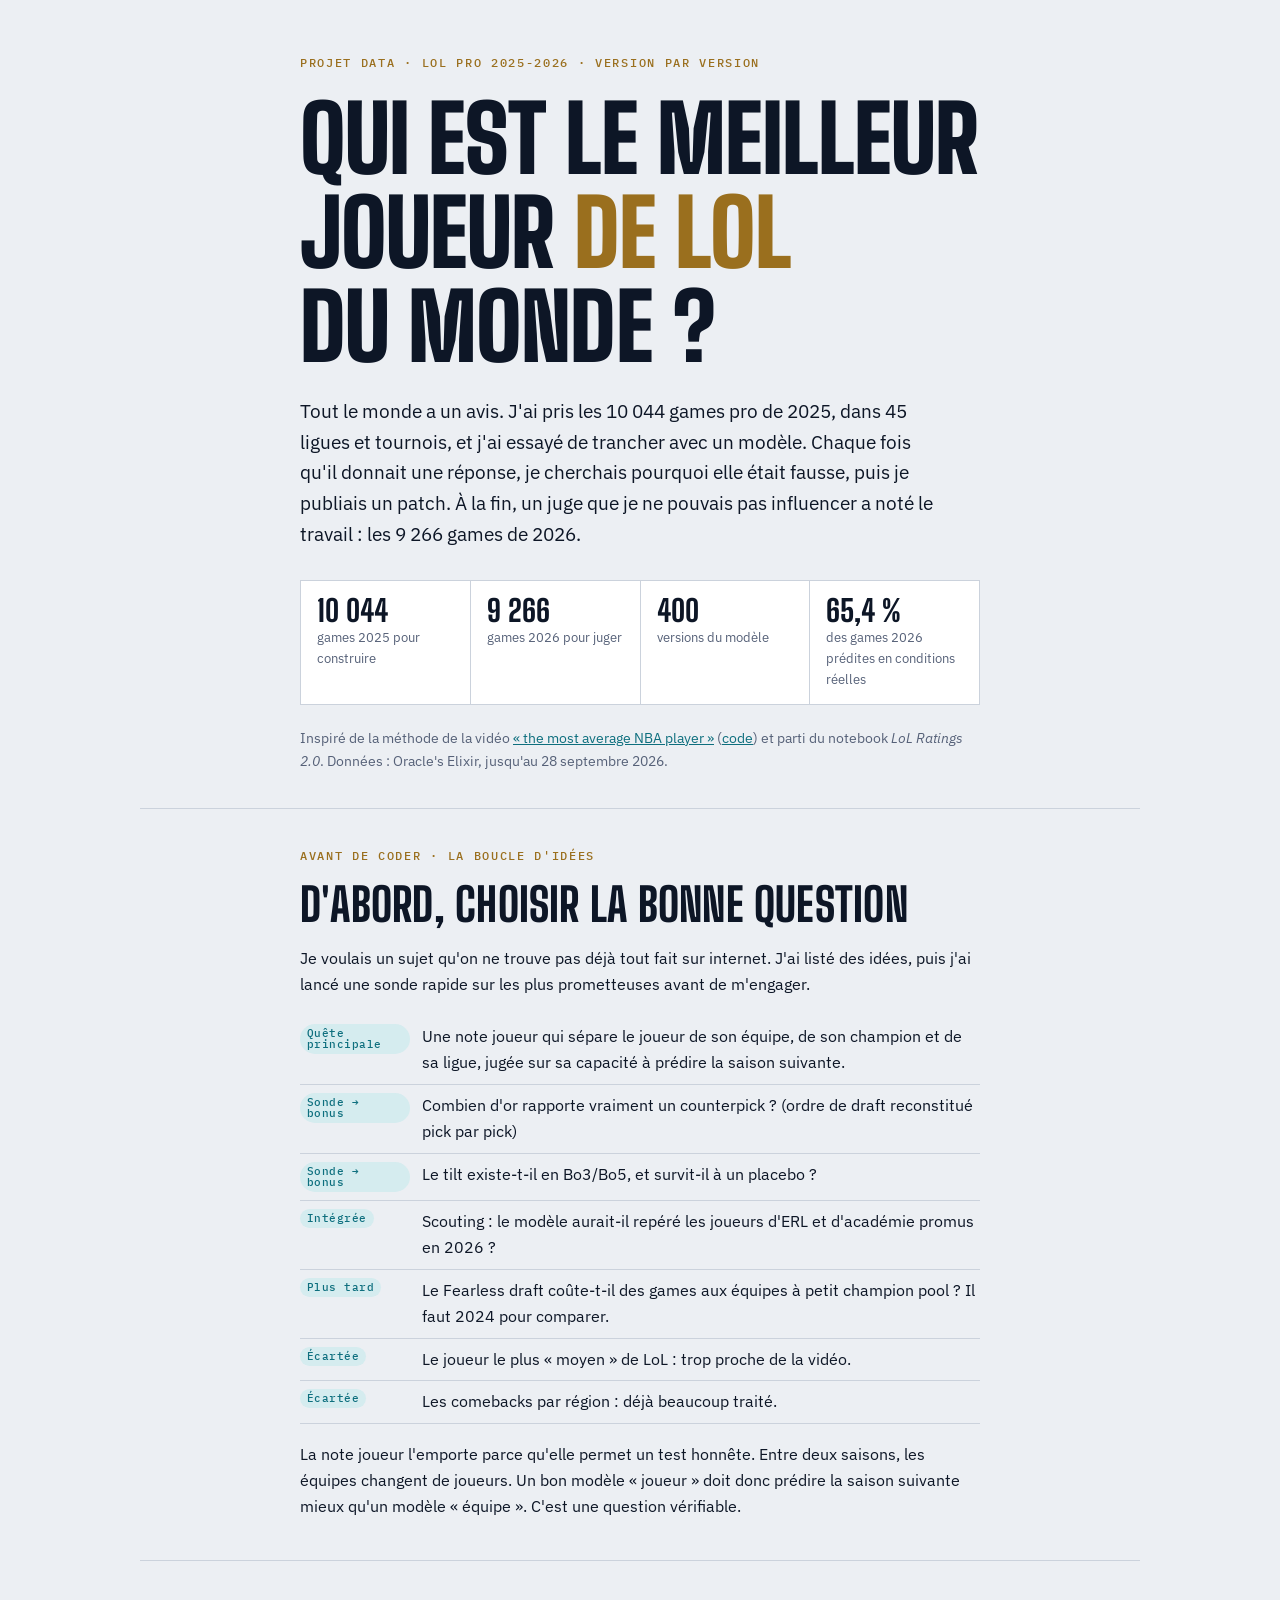
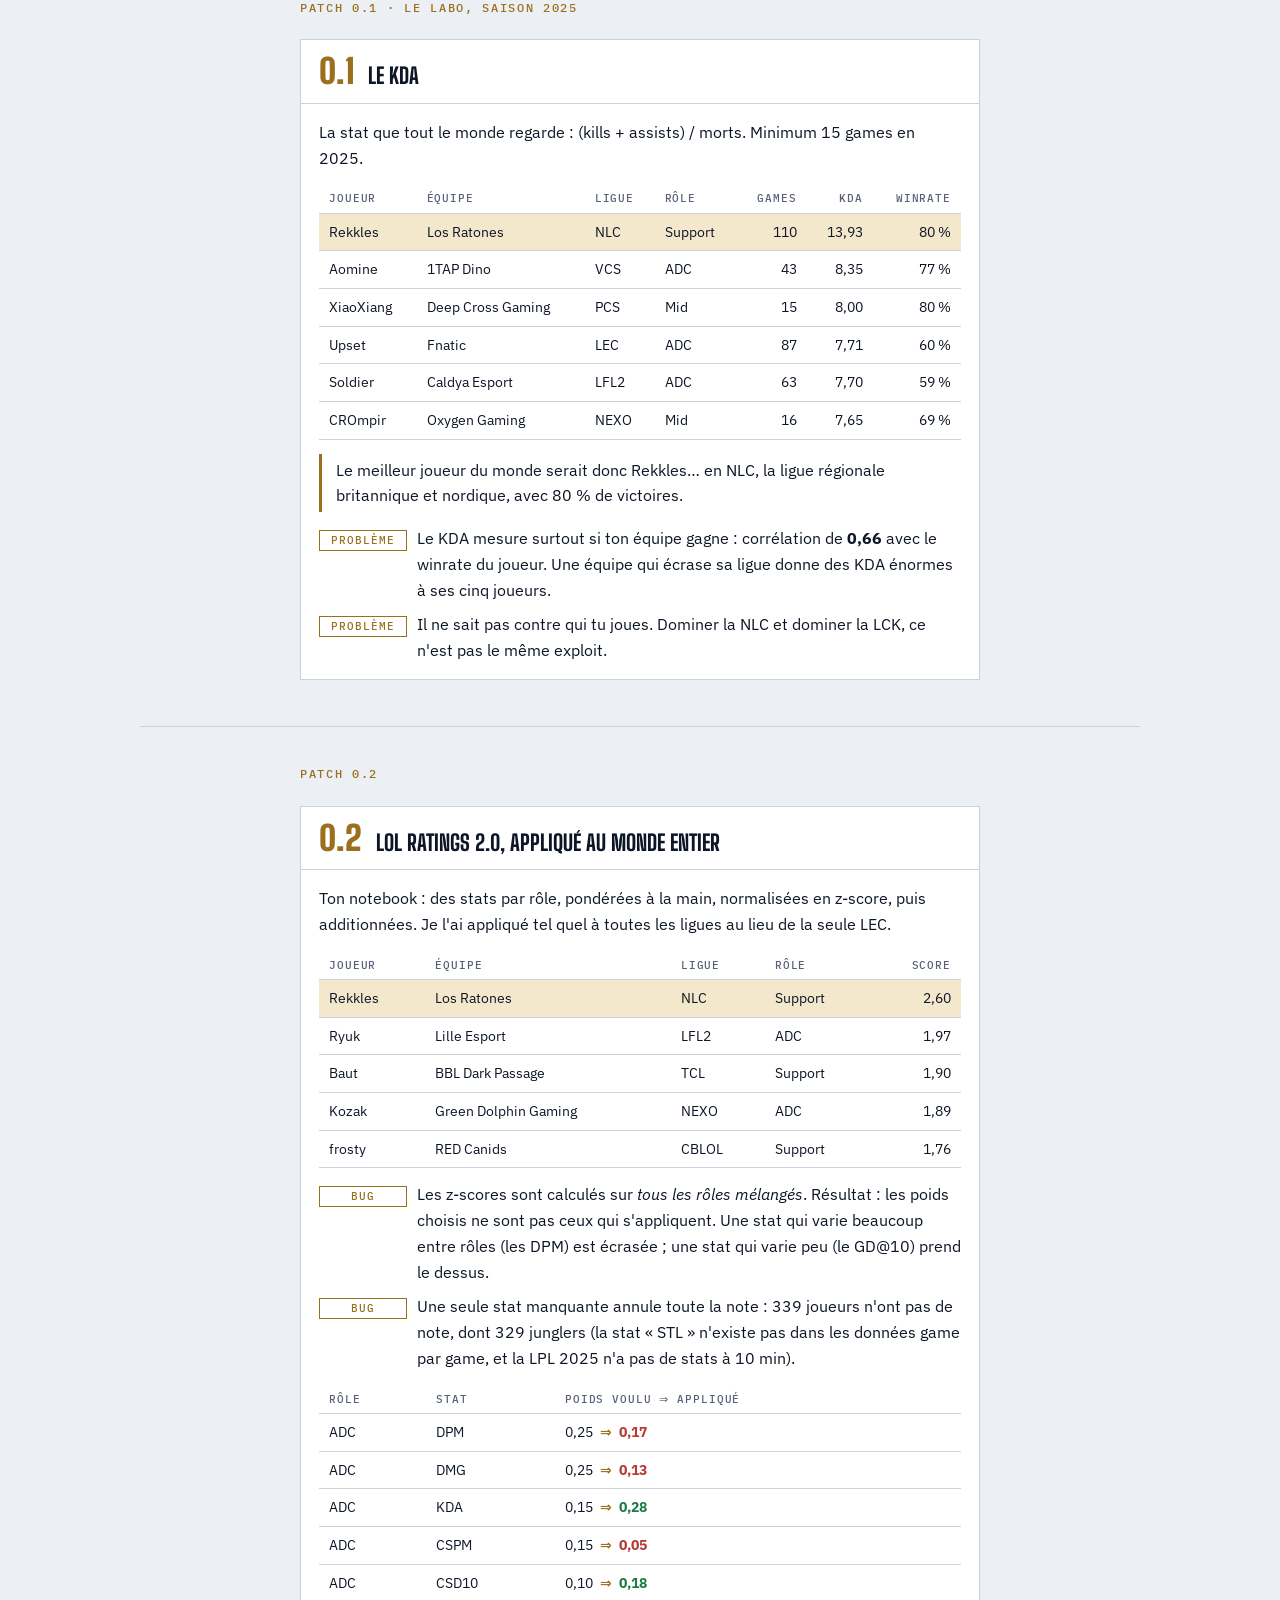
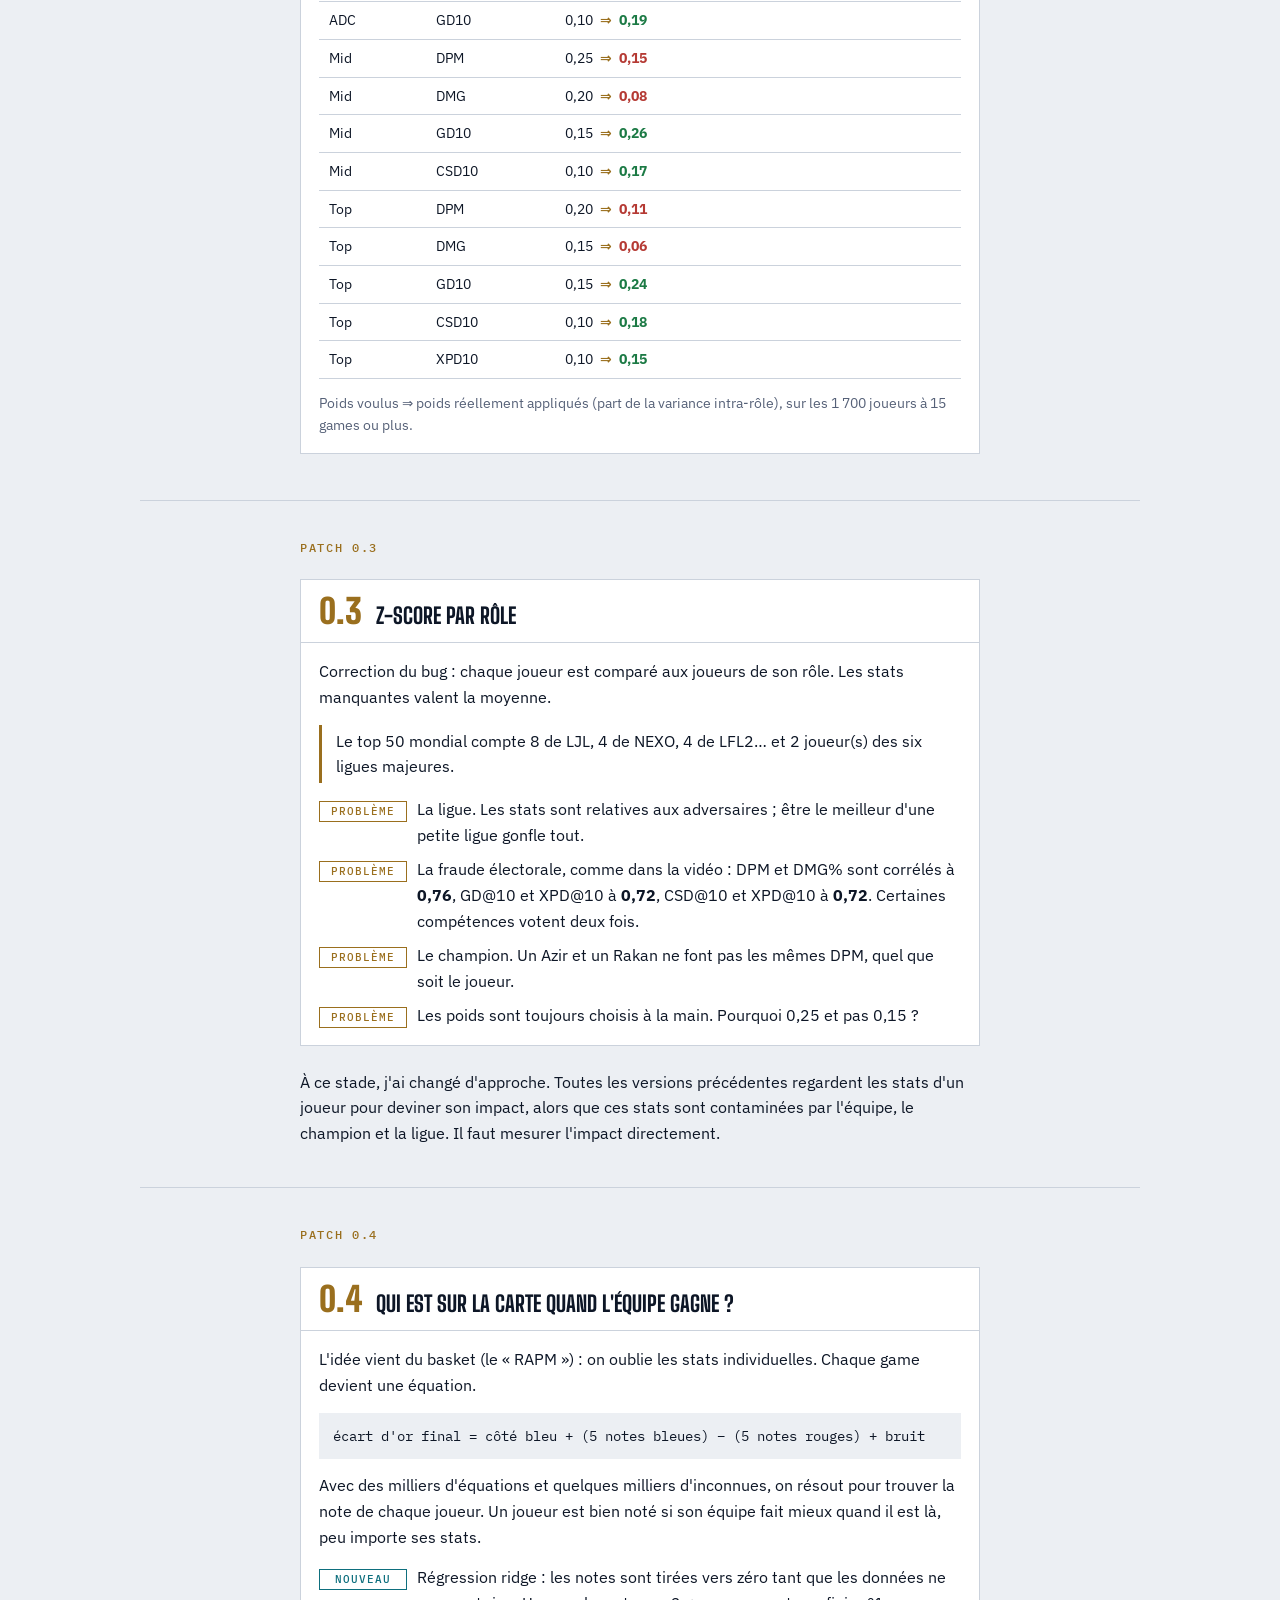
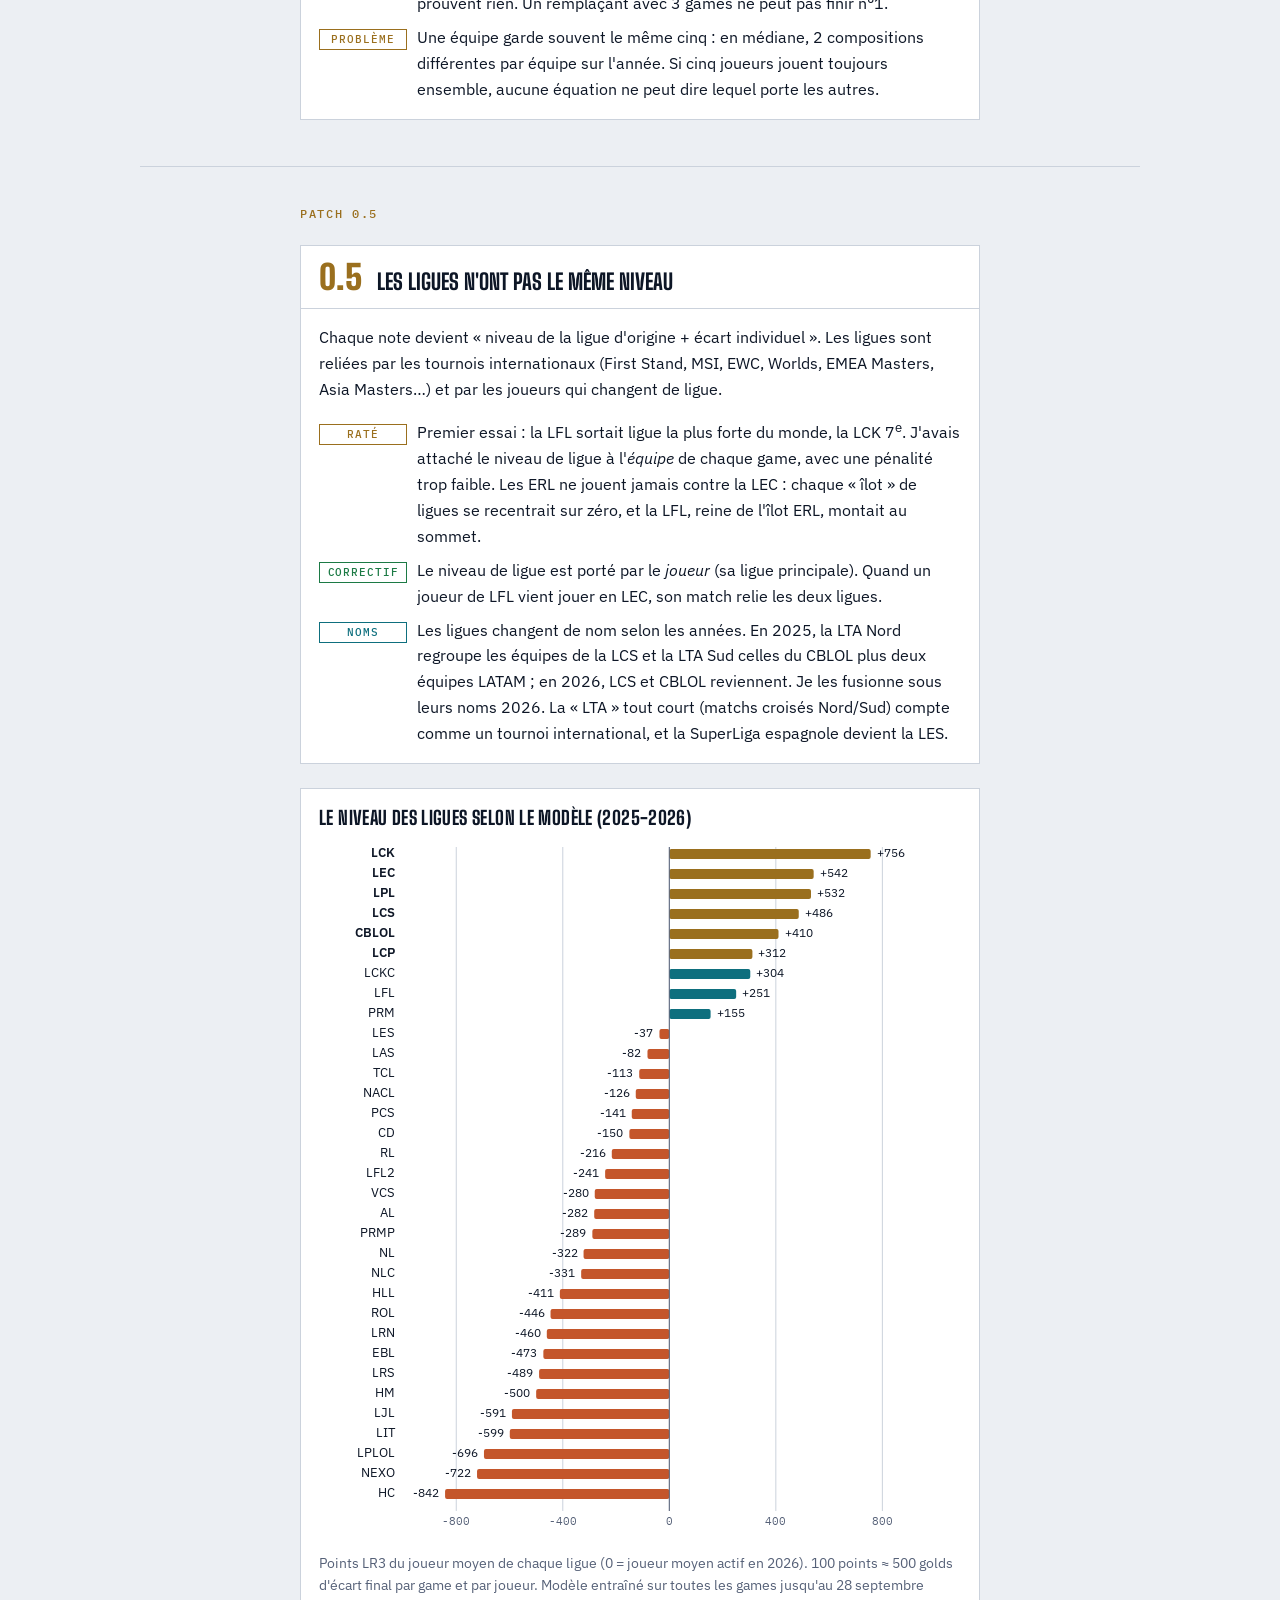
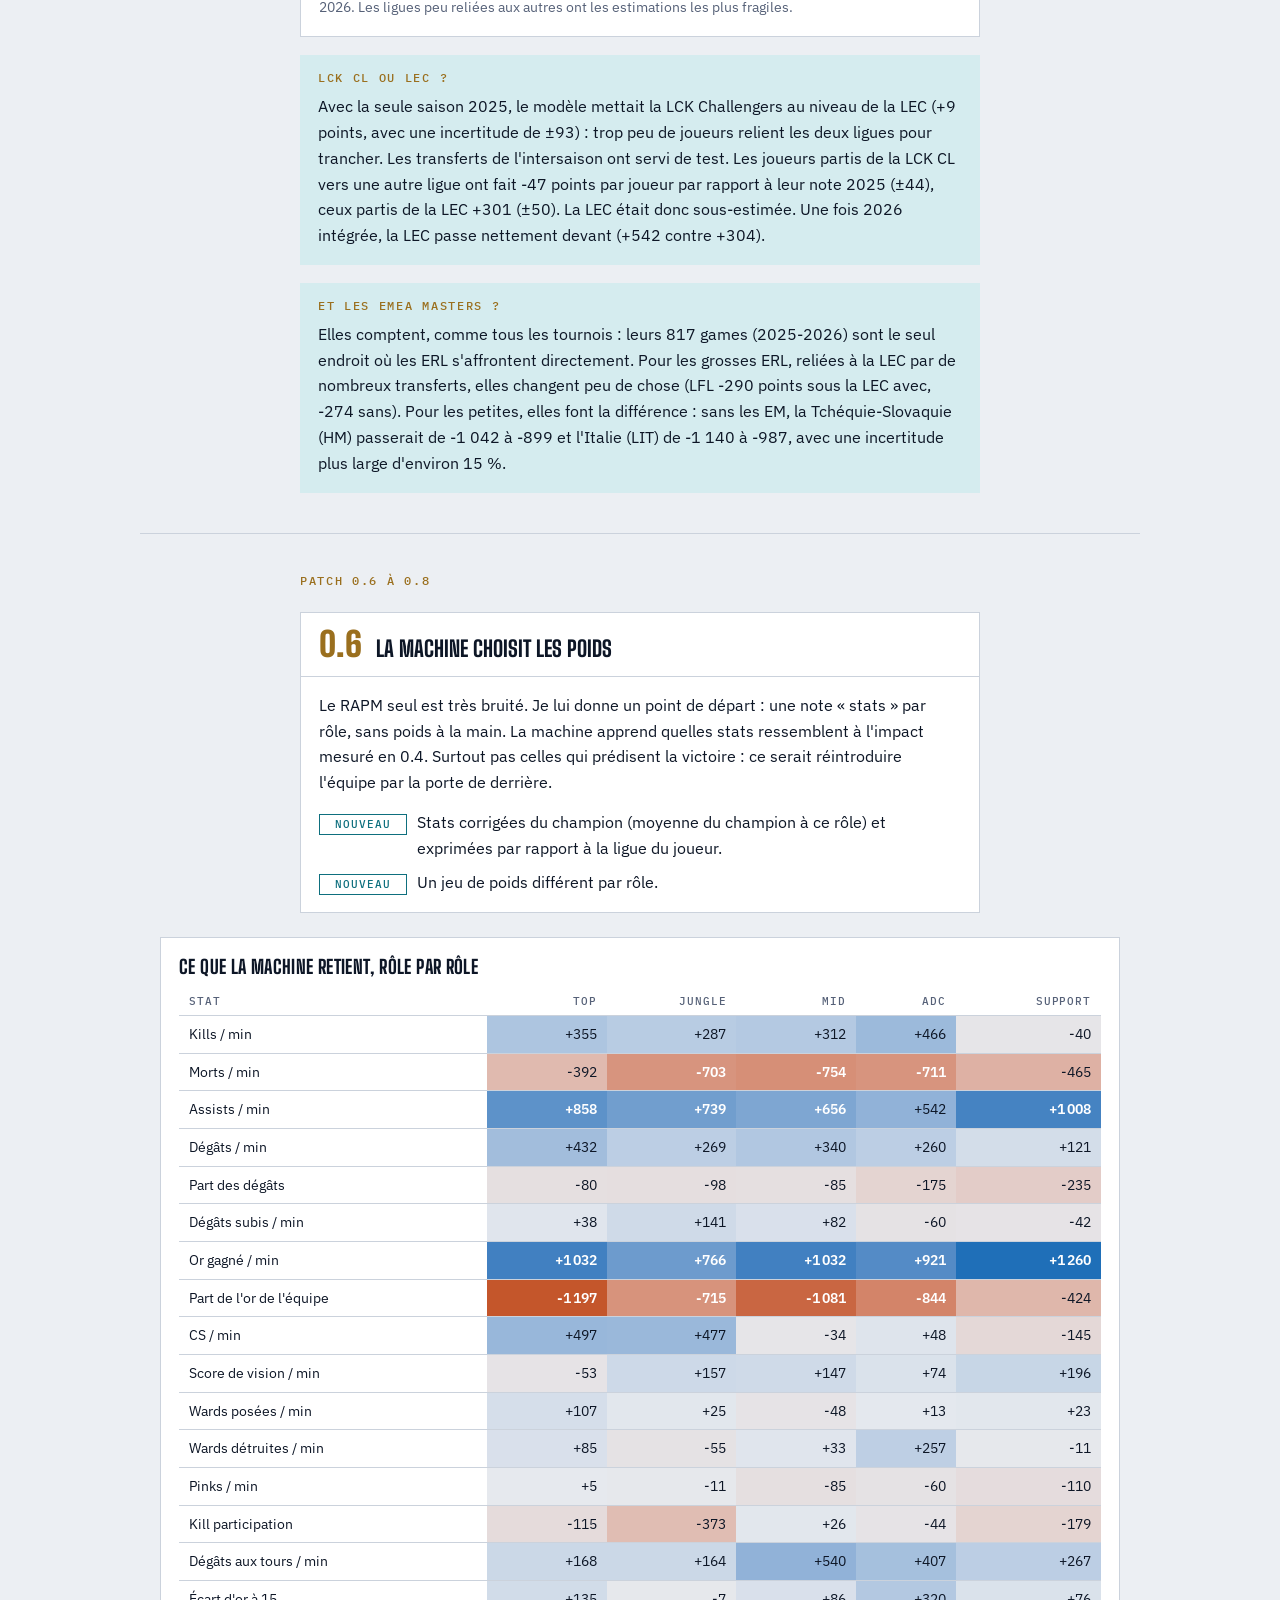
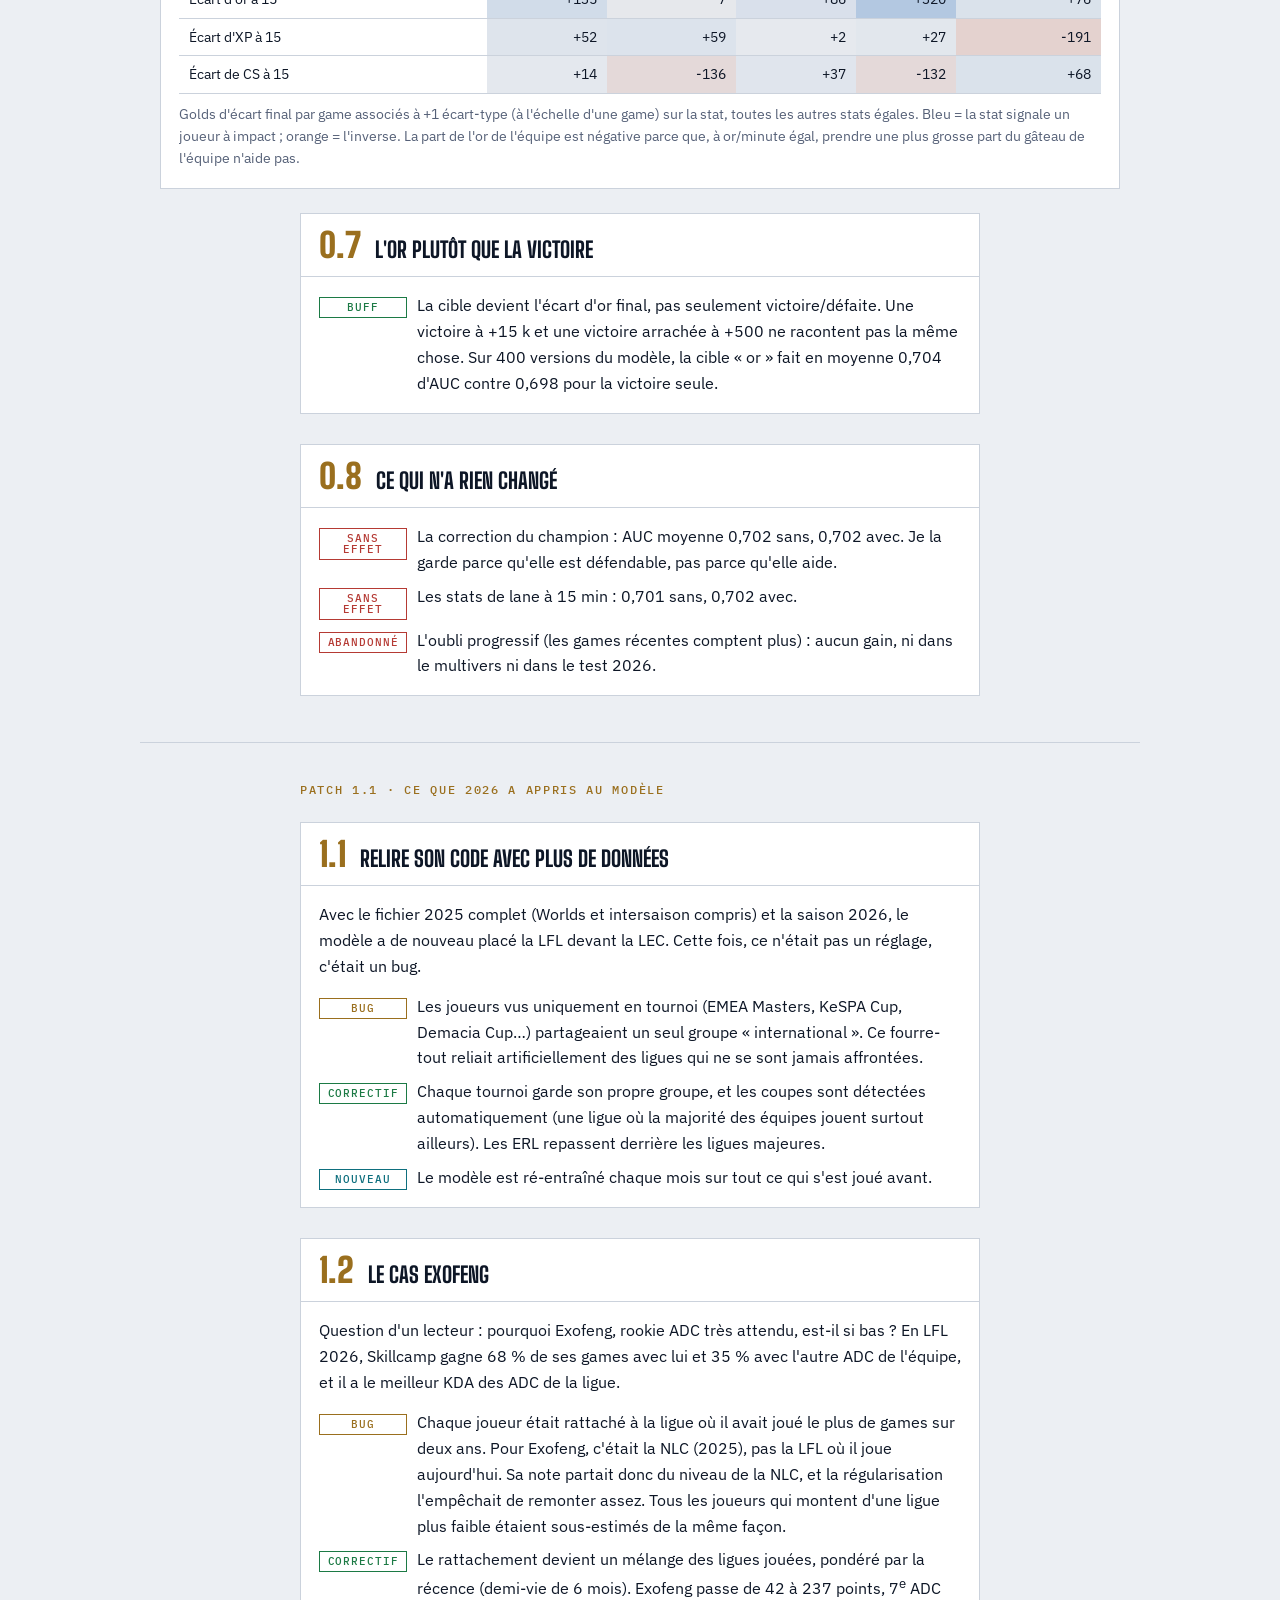
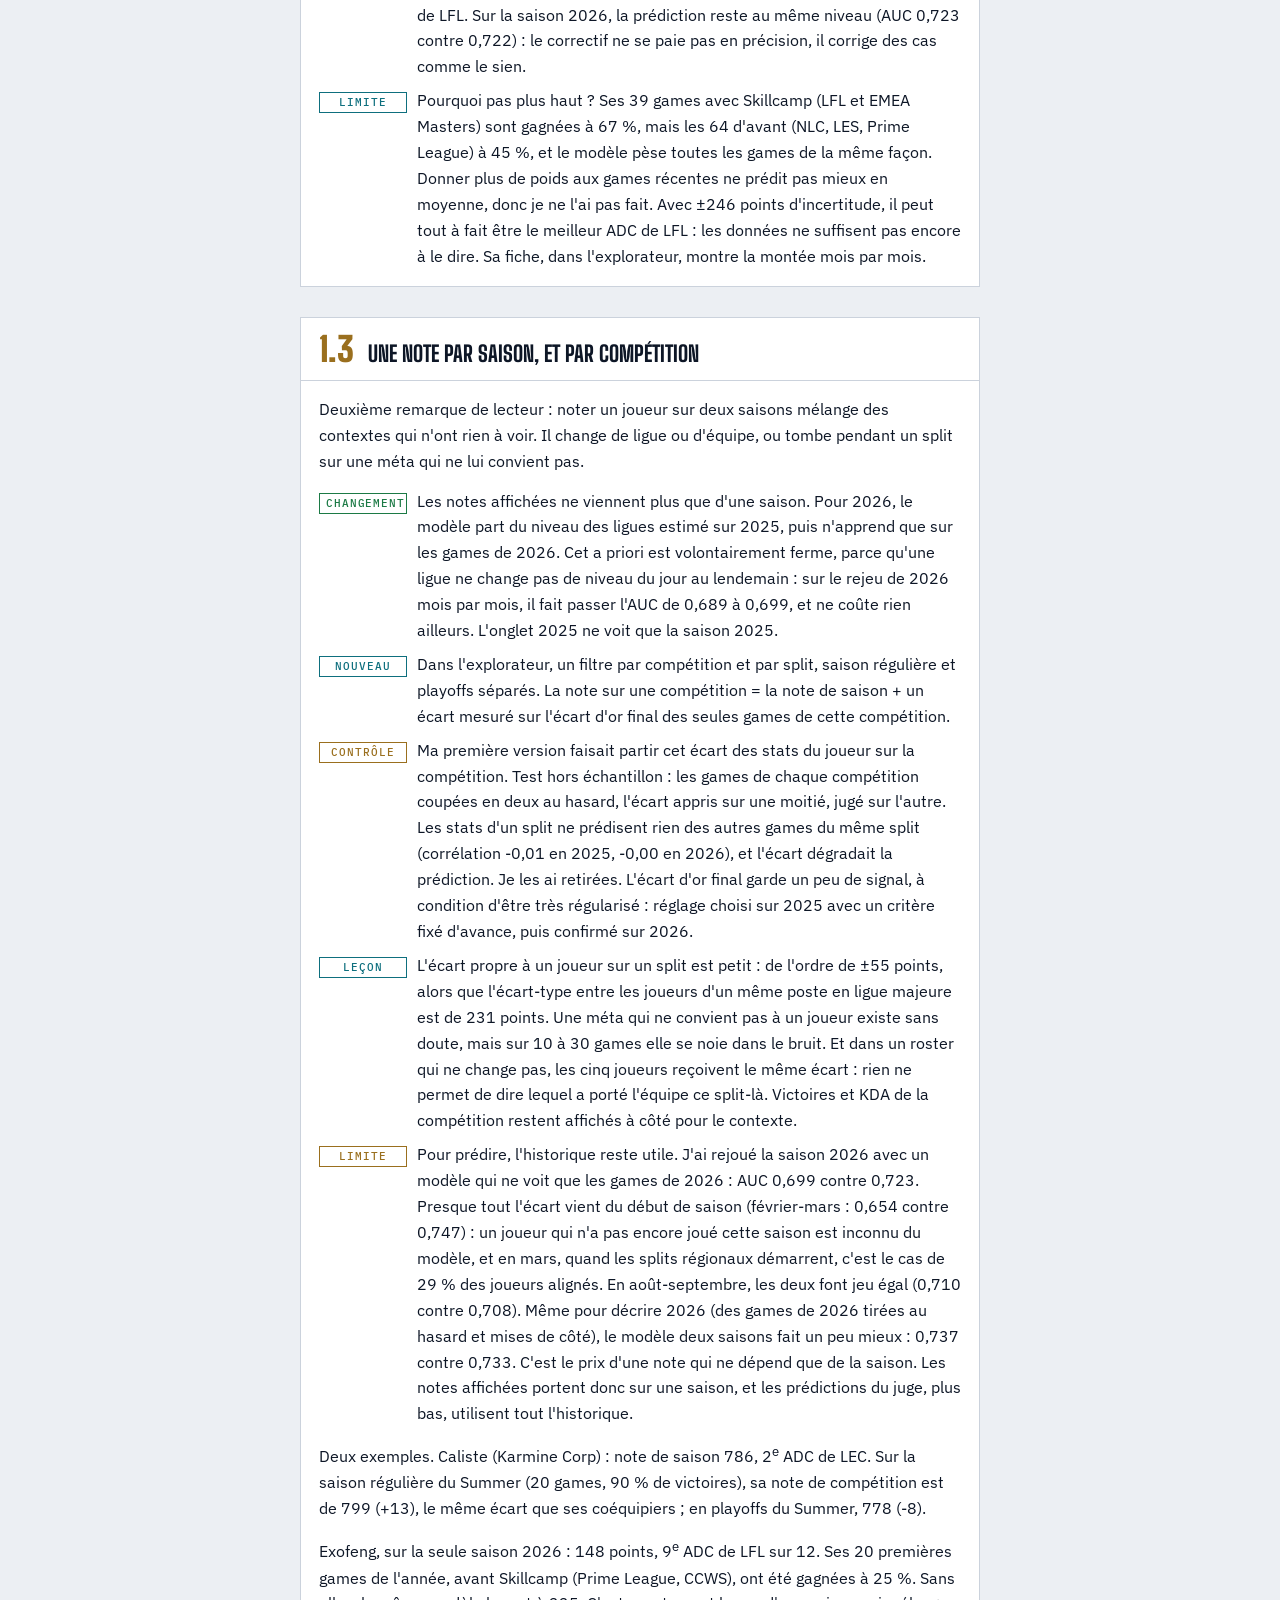
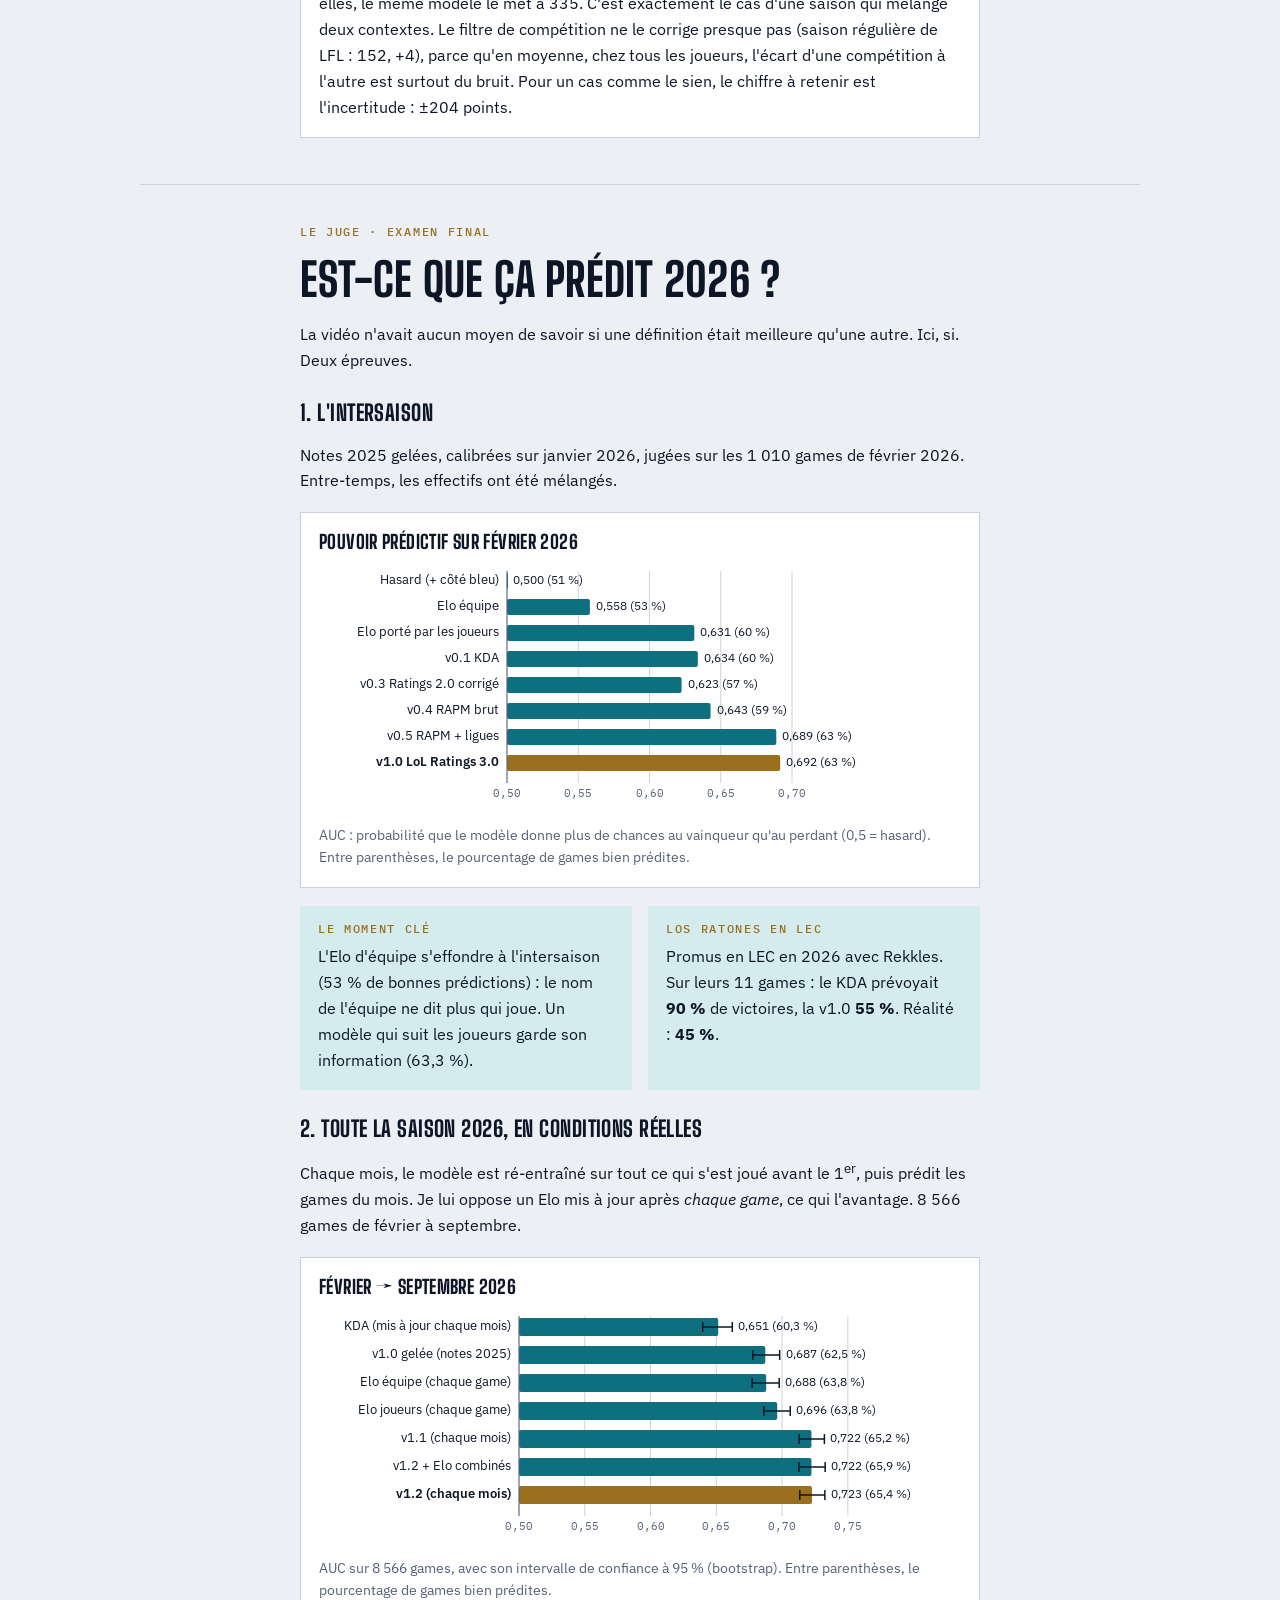
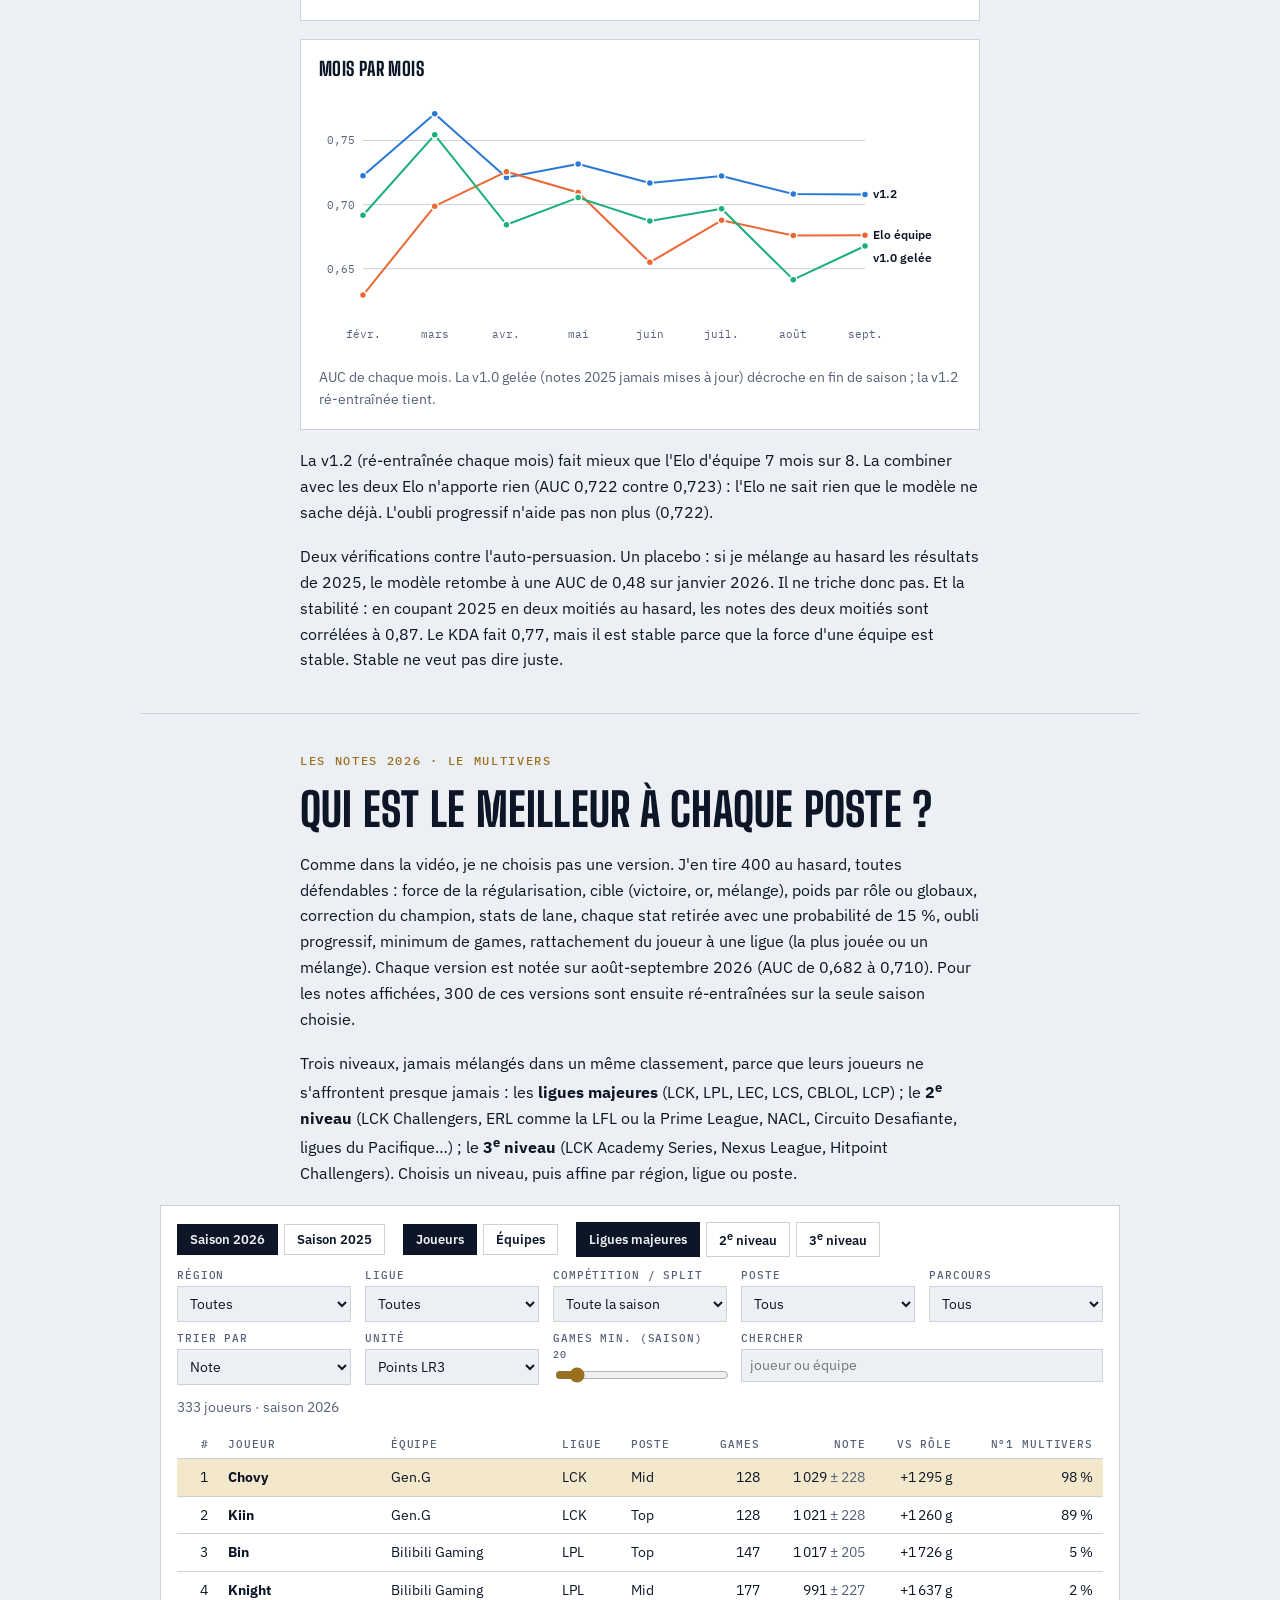
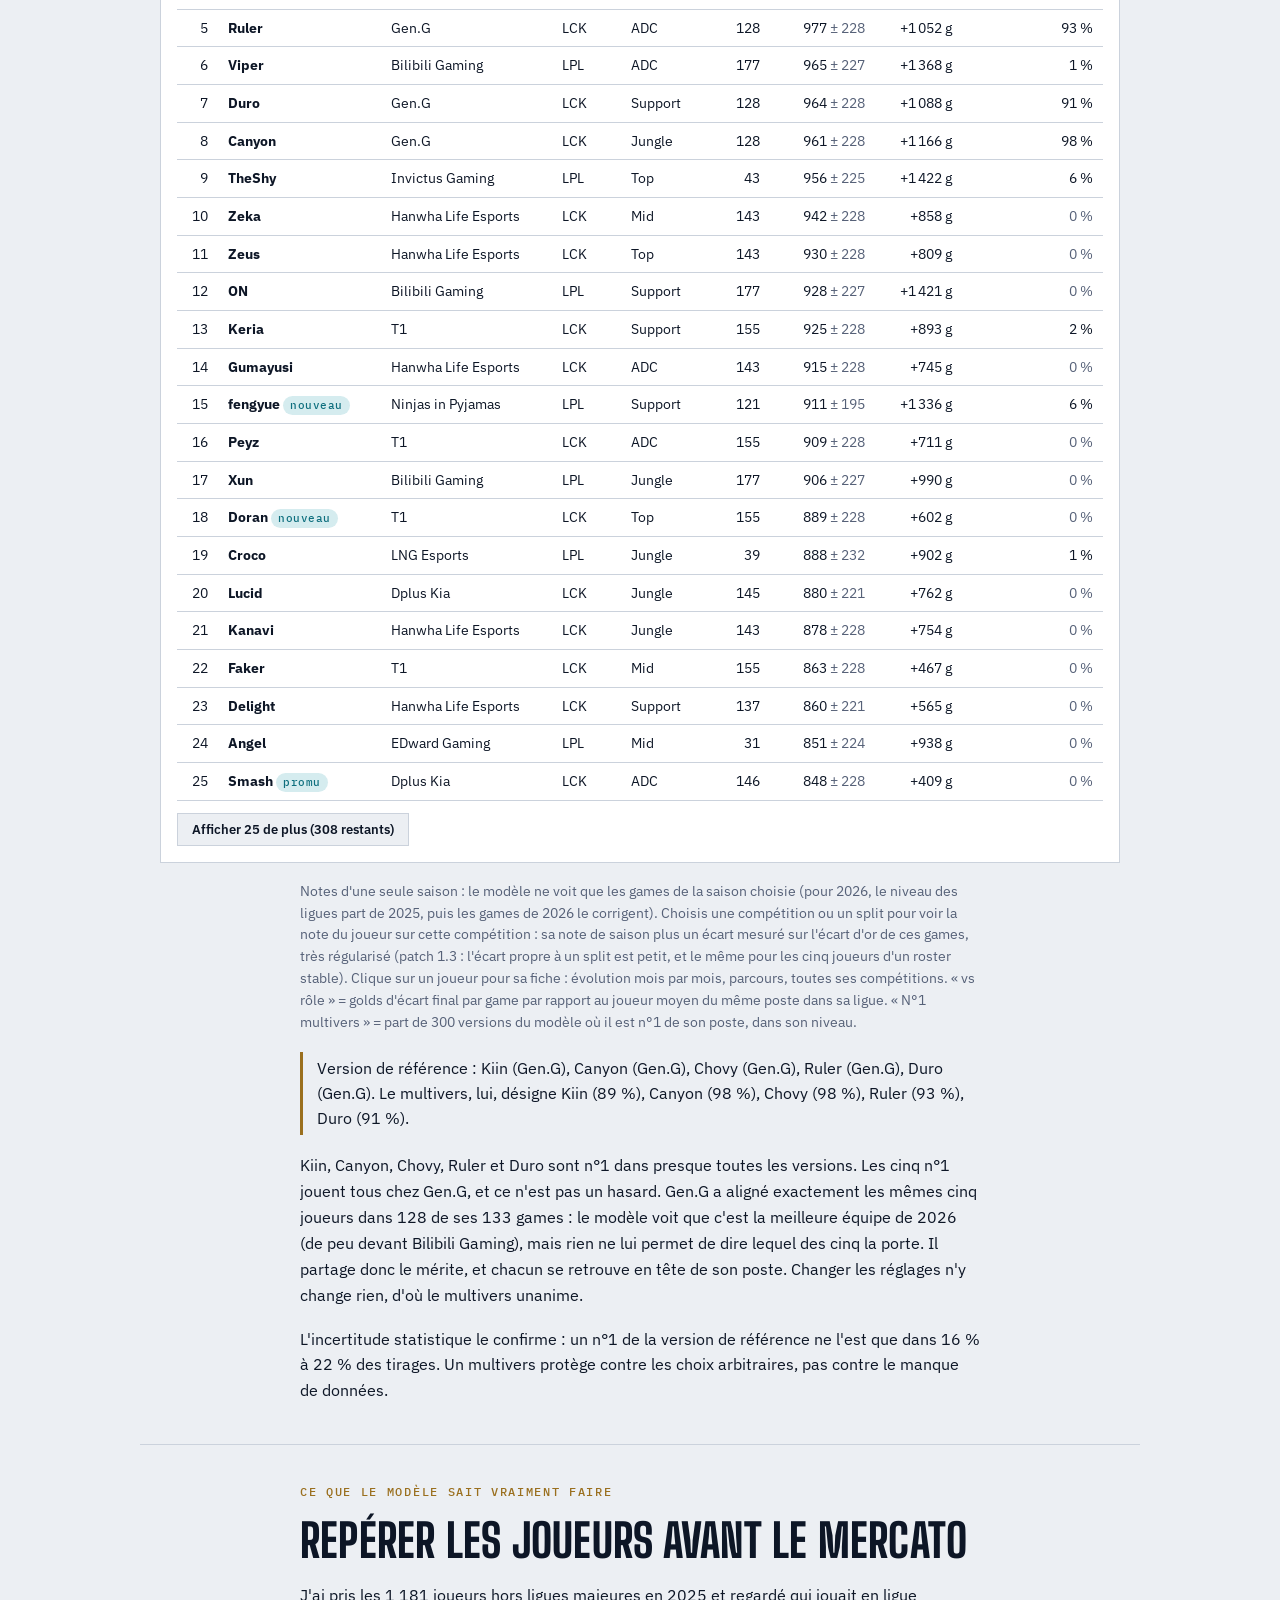
==== commit cb4bea54: "v1.3: one rating per season, rating per competition / split, checked out of sample - Displayed ratin" ====
--- a/docs/index.html
+++ b/docs/index.html
@@ -112,8 +112,15 @@
 tr.pdetail td{white-space:normal;background:var(--bg);padding:14px}
 .pcard{display:flex;flex-wrap:wrap;gap:14px 24px;align-items:flex-start}
 .pcard-main{flex:1 1 320px;min-width:0;display:flex;flex-direction:column;gap:6px;font-size:14px}
-.pcard-chart{flex:0 1 330px;min-width:0}
+.pcard-chart{flex:0 0 330px;max-width:100%;min-width:0}
+tr.pdetail td{white-space:normal}
+.pcard{position:sticky;left:0;max-width:min(940px,calc(100vw - 96px))}
+@media (max-width:600px){table.mini{font-size:12px;width:100%;table-layout:fixed}table.mini td,table.mini th{padding:4px 4px}table.mini th:first-child{width:44%}table.mini td:first-child{min-width:0}}
+table.mini td:first-child{white-space:normal;min-width:120px}
+table.mini td{white-space:nowrap}
 .lineup{white-space:normal;font-size:13px}
+table.mini{width:auto;font-size:13px;margin-top:4px}
+table.mini td,table.mini th{padding:4px 8px}
 .x-more{align-self:flex-start;font:600 13px/1 var(--body);padding:9px 14px;border:1px solid var(--rule);background:var(--bg);color:var(--ink);cursor:pointer}
 </style>
 </head><body>
@@ -287,6 +294,21 @@
         <li><span class="tag buff">Correctif</span><span>Le rattachement devient un mélange des ligues jouées, pondéré par la récence (demi-vie de 6 mois). Exofeng passe de 42 à 237 points, 7<sup>e</sup> ADC de LFL. Sur la saison 2026, la prédiction reste au même niveau (AUC 0,723 contre 0,722) : le correctif ne se paie pas en précision, il corrige des cas comme le sien.</span></li>
         <li><span class="tag new">Limite</span><span>Pourquoi pas plus haut&nbsp;? Ses 39 games avec Skillcamp (LFL et EMEA Masters) sont gagnées à 67&nbsp;%, mais les 64 d'avant (NLC, LES, Prime League) à 45&nbsp;%, et le modèle pèse toutes les games de la même façon. Donner plus de poids aux games récentes ne prédit pas mieux en moyenne, donc je ne l'ai pas fait. Avec ±246 points d'incertitude, il peut tout à fait être le meilleur ADC de LFL : les données ne suffisent pas encore à le dire. Sa fiche, dans l'explorateur, montre la montée mois par mois.</span></li>
       </ul>
+    </div>
+  </div>
+  <div class="patch">
+    <div class="patch-head"><span class="ver">1.3</span><span class="name">Une note par saison, et par compétition</span></div>
+    <div class="patch-body">
+      <p>Deuxième remarque de lecteur : noter un joueur sur deux saisons mélange des contextes qui n'ont rien à voir. Il change de ligue ou d'équipe, ou tombe pendant un split sur une méta qui ne lui convient pas.</p>
+      <ul class="changes">
+        <li><span class="tag buff">Changement</span><span>Les notes affichées ne viennent plus que d'une saison. Pour 2026, le modèle part du niveau des ligues estimé sur 2025, puis n'apprend que sur les games de 2026. Cet a priori est volontairement ferme, parce qu'une ligue ne change pas de niveau du jour au lendemain : sur le rejeu de 2026 mois par mois, il fait passer l'AUC de 0,689 à 0,699, et ne coûte rien ailleurs. L'onglet 2025 ne voit que la saison 2025.</span></li>
+        <li><span class="tag new">Nouveau</span><span>Dans l'explorateur, un filtre par compétition et par split, saison régulière et playoffs séparés. La note sur une compétition = la note de saison + un écart mesuré sur l'écart d'or final des seules games de cette compétition.</span></li>
+        <li><span class="tag bug">Contrôle</span><span>Ma première version faisait partir cet écart des stats du joueur sur la compétition. Test hors échantillon : les games de chaque compétition coupées en deux au hasard, l'écart appris sur une moitié, jugé sur l'autre. Les stats d'un split ne prédisent rien des autres games du même split (corrélation -0,01 en 2025, -0,00 en 2026), et l'écart dégradait la prédiction. Je les ai retirées. L'écart d'or final garde un peu de signal, à condition d'être très régularisé : réglage choisi sur 2025 avec un critère fixé d'avance, puis confirmé sur 2026.</span></li>
+        <li><span class="tag new">Leçon</span><span>L'écart propre à un joueur sur un split est petit : de l'ordre de ±55 points, alors que l'écart-type entre les joueurs d'un même poste en ligue majeure est de 231 points. Une méta qui ne convient pas à un joueur existe sans doute, mais sur 10 à 30 games elle se noie dans le bruit. Et dans un roster qui ne change pas, les cinq joueurs reçoivent le même écart : rien ne permet de dire lequel a porté l'équipe ce split-là. Victoires et KDA de la compétition restent affichés à côté pour le contexte.</span></li>
+        <li><span class="tag bug">Limite</span><span>Pour prédire, l'historique reste utile. J'ai rejoué la saison 2026 avec un modèle qui ne voit que les games de 2026 : AUC 0,699 contre 0,723. Presque tout l'écart vient du début de saison (février-mars : 0,654 contre 0,747) : un joueur qui n'a pas encore joué cette saison est inconnu du modèle, et en mars, quand les splits régionaux démarrent, c'est le cas de 29&nbsp;% des joueurs alignés. En août-septembre, les deux font jeu égal (0,710 contre 0,708). Même pour décrire 2026 (des games de 2026 tirées au hasard et mises de côté), le modèle deux saisons fait un peu mieux : 0,737 contre 0,733. C'est le prix d'une note qui ne dépend que de la saison. Les notes affichées portent donc sur une saison, et les prédictions du juge, plus bas, utilisent tout l'historique.</span></li>
+      </ul>
+      <p>Deux exemples. Caliste (Karmine Corp) : note de saison 786, 2<sup>e</sup> ADC de LEC. Sur la saison régulière du Summer (20 games, 90&nbsp;% de victoires), sa note de compétition est de 799 (+13), le même écart que ses coéquipiers ; en playoffs du Summer, 778 (-8).</p>
+      <p>Exofeng, sur la seule saison 2026 : 148 points, 9<sup>e</sup> ADC de LFL sur 12. Ses 20 premières games de l'année, avant Skillcamp (Prime League, CCWS), ont été gagnées à 25&nbsp;%. Sans elles, le même modèle le met à 335. C'est exactement le cas d'une saison qui mélange deux contextes. Le filtre de compétition ne le corrige presque pas (saison régulière de LFL : 152, +4), parce qu'en moyenne, chez tous les joueurs, l'écart d'une compétition à l'autre est surtout du bruit. Pour un cas comme le sien, le chiffre à retenir est l'incertitude : ±204 points.</p>
     </div>
   </div>
 </div></section>
@@ -325,10 +347,14 @@
 <section><div class="col">
   <span class="eyebrow">Les notes 2026 · le multivers</span>
   <h2>Qui est le meilleur à chaque poste&nbsp;?</h2>
-  <p>Comme dans la vidéo, je ne choisis pas une version. J'en tire 400 au hasard, toutes défendables : force de la régularisation, cible (victoire, or, mélange), poids par rôle ou globaux, correction du champion, stats de lane, chaque stat retirée avec une probabilité de 15&nbsp;%, oubli progressif, minimum de games, rattachement du joueur à une ligue (la plus jouée ou un mélange). Chaque version est notée sur août-septembre 2026 (AUC de 0,682 à 0,710), puis ré-entraînée sur tout jusqu'au 28 septembre 2026.</p>
+  <p>Comme dans la vidéo, je ne choisis pas une version. J'en tire 400 au hasard, toutes défendables : force de la régularisation, cible (victoire, or, mélange), poids par rôle ou globaux, correction du champion, stats de lane, chaque stat retirée avec une probabilité de 15&nbsp;%, oubli progressif, minimum de games, rattachement du joueur à une ligue (la plus jouée ou un mélange). Chaque version est notée sur août-septembre 2026 (AUC de 0,682 à 0,710). Pour les notes affichées, 300 de ces versions sont ensuite ré-entraînées sur la seule saison choisie.</p>
   <p>Trois niveaux, jamais mélangés dans un même classement, parce que leurs joueurs ne s'affrontent presque jamais : les <b>ligues majeures</b> (LCK, LPL, LEC, LCS, CBLOL, LCP) ; le <b>2<sup>e</sup> niveau</b> (LCK Challengers, ERL comme la LFL ou la Prime League, NACL, Circuito Desafiante, ligues du Pacifique…) ; le <b>3<sup>e</sup> niveau</b> (LCK Academy Series, Nexus League, Hitpoint Challengers). Choisis un niveau, puis affine par région, ligue ou poste.</p>
   <div class="explorer bleed">
     <div class="xbar">
+      <div class="role-tabs" role="group" aria-label="Saison" id="x-season">
+        <button type="button" id="x-season-2026" data-v="2026" aria-pressed="true">Saison 2026</button>
+        <button type="button" id="x-season-2025" data-v="2025" aria-pressed="false">Saison 2025</button>
+      </div>
       <div class="role-tabs" role="group" aria-label="Vue" id="x-view">
         <button type="button" id="x-view-P" data-v="P" aria-pressed="true">Joueurs</button>
         <button type="button" id="x-view-T" data-v="T" aria-pressed="false">Équipes</button>
@@ -342,22 +368,23 @@
     <div class="controls">
       <label for="x-region">Région<select id="x-region"></select></label>
       <label for="x-league">Ligue<select id="x-league"></select></label>
+      <label for="x-comp" class="p-only">Compétition / split<select id="x-comp"></select></label>
       <label for="x-role" class="p-only">Poste<select id="x-role"><option value="">Tous</option><option>Top</option><option>Jungle</option><option>Mid</option><option>ADC</option><option>Support</option></select></label>
-      <label for="x-path" class="p-only">Parcours<select id="x-path"><option value="">Tous</option><option value="new">Nouveaux en 2026</option><option value="moved">Ont changé de ligue</option><option value="up">Promus en ligue majeure</option><option value="down">Redescendus</option></select></label>
-      <label for="x-sort" class="p-only">Trier par<select id="x-sort"><option value="p">Note</option><option value="u">Écart au rôle de sa ligue</option><option value="m1">N°1 multivers</option><option value="gp">Games</option></select></label>
+      <label for="x-path" class="p-only">Parcours<select id="x-path"><option value="">Tous</option><option value="new">Nouveaux cette saison</option><option value="moved">Ont changé de ligue</option><option value="up">Promus en ligue majeure</option><option value="down">Redescendus</option></select></label>
+      <label for="x-sort" class="p-only">Trier par<select id="x-sort"></select></label>
       <label for="x-unit">Unité<select id="x-unit"><option value="pts">Points LR3</option><option value="gold">Golds par game</option></select></label>
-      <label for="x-min" class="p-only">Games 2026 min. <span class="mono" id="x-min-v">20</span><input type="range" id="x-min" min="20" max="120" step="10" value="20"></label>
+      <label for="x-min" class="p-only"><span id="x-min-l">Games min.</span> <span class="mono" id="x-min-v">20</span><input type="range" id="x-min" min="10" max="120" step="5" value="20"></label>
       <label for="x-q" class="grow">Chercher<input type="search" id="x-q" placeholder="joueur ou équipe" autocomplete="off"></label>
     </div>
     <p class="muted x-info" id="x-info"></p>
     <div class="tbl-wrap"><table id="x-table"></table></div>
     <button type="button" class="x-more" id="x-more">Afficher 25 de plus</button>
   </div>
-  <p class="muted" style="font-size:13.5px" id="x-legend-P">Joueurs à 20 games ou plus en 2026. Clique sur un joueur pour ouvrir sa fiche (parcours, évolution de sa note mois par mois). Note ± écart-type (incertitude statistique). « vs rôle » = golds d'écart final par game par rapport au joueur moyen du même poste dans sa ligue. « N°1 multivers » = part des 400 versions où il est n°1 de son poste, dans son niveau, toutes régions confondues.</p>
-  <p class="muted" style="font-size:13.5px" id="x-legend-T" hidden>Effectif actuel = pour chaque poste, le joueur le plus présent sur les 20 dernières games de l'équipe. Force = note moyenne de ces cinq joueurs. « Contre l'équipe moyenne » = probabilité de battre une équipe moyenne de la même ligue, côté neutre. Le bilan 2026 réel est à côté pour comparer : dans chaque ligue, la force et le winrate réel sont corrélés à 0,88 en moyenne.</p>
-  <p class="verdict">Version de référence : PerfecT (KT Rolster), JunJia (JD Gaming), Chovy (Gen.G), Ruler (Gen.G), Peter (DN SOOPers). Le multivers, lui, désigne Kiin (58&nbsp;%), Canyon (58&nbsp;%), Chovy (100&nbsp;%), Ruler (100&nbsp;%), Peter (52&nbsp;%).</p>
-  <p>Chovy et Ruler sont n°1 dans toutes les versions. En top et en jungle, le multivers hésite entre un joueur de Gen.G et un joueur d'une autre équipe. Ce n'est pas un hasard : Gen.G a aligné exactement les mêmes cinq joueurs en 2025 et en 2026 (128 games ensemble cette saison). Le problème de 2025 n'a pas disparu : aucune version ne peut dire lequel des cinq porte les autres, et c'est pour ça que les choix de modélisation font basculer le n°1.</p>
-  <p>L'incertitude statistique le confirme : un n°1 de la version de référence ne l'est que dans 17&nbsp;% à 38&nbsp;% des tirages. Un multivers protège contre les choix arbitraires, pas contre le manque de données.</p>
+  <p class="muted" style="font-size:13.5px" id="x-legend-P">Notes d'une seule saison : le modèle ne voit que les games de la saison choisie (pour 2026, le niveau des ligues part de 2025, puis les games de 2026 le corrigent). Choisis une compétition ou un split pour voir la note du joueur sur cette compétition : sa note de saison plus un écart mesuré sur l'écart d'or de ces games, très régularisé (patch 1.3 : l'écart propre à un split est petit, et le même pour les cinq joueurs d'un roster stable). Clique sur un joueur pour sa fiche : évolution mois par mois, parcours, toutes ses compétitions. « vs rôle » = golds d'écart final par game par rapport au joueur moyen du même poste dans sa ligue. « N°1 multivers » = part de 300 versions du modèle où il est n°1 de son poste, dans son niveau.</p>
+  <p class="muted" style="font-size:13.5px" id="x-legend-T" hidden>Effectif = pour chaque poste, le joueur le plus présent sur les 20 dernières games de l'équipe dans la saison choisie. Force = note moyenne de ces cinq joueurs. « Contre l'équipe moyenne » = probabilité de battre une équipe moyenne de la même ligue, côté neutre. Le bilan réel de la saison est à côté pour comparer.</p>
+  <p class="verdict">Version de référence : Kiin (Gen.G), Canyon (Gen.G), Chovy (Gen.G), Ruler (Gen.G), Duro (Gen.G). Le multivers, lui, désigne Kiin (89&nbsp;%), Canyon (98&nbsp;%), Chovy (98&nbsp;%), Ruler (93&nbsp;%), Duro (91&nbsp;%).</p>
+  <p>Kiin, Canyon, Chovy, Ruler et Duro sont n°1 dans presque toutes les versions.  Les cinq n°1 jouent tous chez Gen.G, et ce n'est pas un hasard. Gen.G a aligné exactement les mêmes cinq joueurs dans 128 de ses 133 games : le modèle voit que c'est la meilleure équipe de 2026 (de peu devant Bilibili Gaming), mais rien ne lui permet de dire lequel des cinq la porte. Il partage donc le mérite, et chacun se retrouve en tête de son poste. Changer les réglages n'y change rien, d'où le multivers unanime.</p>
+  <p>L'incertitude statistique le confirme : un n°1 de la version de référence ne l'est que dans 16&nbsp;% à 22&nbsp;% des tirages. Un multivers protège contre les choix arbitraires, pas contre le manque de données.</p>
 </div></section>
 
 <section><div class="col">
@@ -370,8 +397,8 @@
   </div>
   <p>Et aujourd'hui, le joueur le plus sous-coté hors ligue majeure :</p>
   <div class="tbl-wrap bleed"><table id="t-under"></table></div>
-  <p class="verdict">Rich, top de Kiwoom DRX Challengers (LCKC) : n°1 des joueurs hors ligue majeure dans 47&nbsp;% des versions du modèle, top&nbsp;10 dans 100&nbsp;%.</p>
-  <p class="muted">Avec la réserve qui s'impose : Rich a joué avec 14 coéquipiers différents en deux ans. Plus ce nombre est petit, plus sa note peut appartenir en partie à son équipe. Même angle mort que Gen.G, en plus petit.</p>
+  <p class="verdict">Rich, top de Kiwoom DRX Challengers (LCKC) : n°1 des joueurs hors ligue majeure dans 100&nbsp;% des versions du modèle, top&nbsp;10 dans 100&nbsp;%.</p>
+  <p class="muted">Avec la réserve qui s'impose : Rich a joué avec 9 coéquipiers différents cette saison. Plus ce nombre est petit, plus sa note peut appartenir en partie à son équipe. Même angle mort que Gen.G, en plus petit.</p>
 </div></section>
 
 <section><div class="col">
@@ -408,7 +435,7 @@
 </div>
 <div class="tip" id="tip"></div>
 
-<script id="data" type="application/json">{"v01": [{"name": "Rekkles", "team": "Los Ratones", "league": "NLC", "role": "Support", "GP": 110, "KDA": 13.93, "W": 0.8}, {"name": "Aomine", "team": "1TAP Dino", "league": "VCS", "role": "ADC", "GP": 43, "KDA": 8.35, "W": 0.77}, {"name": "XiaoXiang", "team": "Deep Cross Gaming", "league": "PCS", "role": "Mid", "GP": 15, "KDA": 8.0, "W": 0.8}, {"name": "Upset", "team": "Fnatic", "league": "LEC", "role": "ADC", "GP": 87, "KDA": 7.71, "W": 0.6}, {"name": "Soldier", "team": "Caldya Esport", "league": "LFL2", "role": "ADC", "GP": 63, "KDA": 7.7, "W": 0.59}, {"name": "CROmpir", "team": "Oxygen Gaming", "league": "NEXO", "role": "Mid", "GP": 16, "KDA": 7.65, "W": 0.69}], "v01_corr": 0.6628154148935778, "v02": [{"name": "Rekkles", "team": "Los Ratones", "league": "NLC", "role": "Support", "GP": 110, "v02": 2.6, "W": 0.8}, {"name": "Ryuk", "team": "Lille Esport", "league": "LFL2", "role": "ADC", "GP": 18, "v02": 1.97, "W": 0.61}, {"name": "Baut", "team": "BBL Dark Passage", "league": "TCL", "role": "Support", "GP": 22, "v02": 1.9, "W": 0.5}, {"name": "Kozak", "team": "Green Dolphin Gaming", "league": "NEXO", "role": "ADC", "GP": 16, "v02": 1.89, "W": 0.56}, {"name": "frosty", "team": "RED Canids", "league": "CBLOL", "role": "Support", "GP": 63, "v02": 1.76, "W": 0.51}], "v02_eff": {"Top": {"DPM": 0.109, "DMG": 0.061, "GD10": 0.239, "CSD10": 0.178, "XPD10": 0.153, "KP": 0.12, "KDA": 0.093, "TDPG": 0.047}, "Jungle": {"KP": 0.175, "GD10": 0.253, "XPD10": 0.155, "FB": 0.18, "DPM": 0.046, "KDA": 0.114, "STL": 0.062, "GOLD": 0.015}, "Mid": {"DPM": 0.148, "DMG": 0.081, "GD10": 0.255, "CSD10": 0.171, "KP": 0.139, "KDA": 0.148, "FB": 0.058}, "ADC": {"DPM": 0.174, "DMG": 0.129, "KDA": 0.277, "CSPM": 0.047, "CSD10": 0.182, "GD10": 0.191}, "Support": {"KP": 0.232, "WPM": 0.098, "CWPM": 0.17, "WCPM": 0.104, "KDA": 0.221, "FB": 0.127, "GD10": 0.048}}, "v02_nan": 339, "v02_nan_jng": 329, "n15": 1700, "v03_top50": {"LJL": 8, "NEXO": 4, "LFL2": 4, "LPLOL": 4, "LRN": 3, "LFL": 3, "NLC": 2, "LRS": 2, "NACL": 2, "HC": 2, "TCL": 2, "LIT": 2, "LES": 2, "AL": 1, "HM": 1, "ROL": 1, "EBL": 1, "LAS": 1, "PCS": 1, "LCKC": 1, "CBLOL": 1, "LPL": 1, "VCS": 1}, "v03_top50_major": 2, "pairs": {"CSD10|GD10": 0.67, "CSD10|XPD10": 0.72, "CSPM|GOLD": 0.72, "CWPM|WPM": 0.74, "DMG|DPM": 0.76, "DMG|GOLD": 0.69, "GD10|XPD10": 0.72}, "leagues2025": {"LCK": 640.0, "LPL": 410.0, "LCKC": 374.0, "LEC": 366.0, "LCS": 348.0, "LFL": 342.0, "LCP": 235.0, "PRM": 207.0, "LES": 191.0, "CBLOL": 190.0, "TCL": 121.0, "LFL2": 56.0, "NLC": -35.0, "RL": -68.0, "PCS": -126.0, "AL": -135.0, "PRMP": -155.0, "HM": -199.0, "HLL": -239.0, "VCS": -249.0, "CD": -260.0, "NACL": -270.0, "ROL": -295.0, "EBL": -332.0, "LIT": -350.0, "LPLOL": -416.0, "LRN": -455.0, "HC": -470.0, "LAS": -505.0, "NEXO": -546.0, "LJL": -564.0, "LRS": -683.0}, "leagues_now": {"LCK": 756.0, "LEC": 542.0, "LPL": 532.0, "LCS": 486.0, "CBLOL": 410.0, "LCP": 312.0, "LCKC": 304.0, "LFL": 251.0, "PRM": 155.0, "LES": -37.0, "LAS": -82.0, "TCL": -113.0, "NACL": -126.0, "PCS": -141.0, "CD": -150.0, "RL": -216.0, "LFL2": -241.0, "VCS": -280.0, "AL": -282.0, "PRMP": -289.0, "NL": -322.0, "NLC": -331.0, "HLL": -411.0, "ROL": -446.0, "LRN": -460.0, "EBL": -473.0, "LRS": -489.0, "HM": -500.0, "LJL": -591.0, "LIT": -599.0, "LPLOL": -696.0, "NEXO": -722.0, "HC": -842.0}, "league_check": {"diff": {"LCKC-LEC": [9, 93], "LEC-LCS": [18, 83], "LCK-LPL": [230, 60], "LPL-LEC": [45, 71], "LFL-LEC": [-23, 142], "LCKC-LCK": [-265, 84], "LCKC-LFL": [32, 149]}, "movers": [{"origine": "LCS", "points_par_joueur": -349.0, "se": 70.0, "games": 515, "joueurs": 11}, {"origine": "NEXO", "points_par_joueur": -152.0, "se": 73.0, "games": 356, "joueurs": 30}, {"origine": "NLC", "points_par_joueur": -144.0, "se": 43.0, "games": 1032, "joueurs": 41}, {"origine": "PRMP", "points_par_joueur": -84.0, "se": 61.0, "games": 154, "joueurs": 15}, {"origine": "LCKC", "points_par_joueur": -47.0, "se": 44.0, "games": 1270, "joueurs": 26}, {"origine": "LES", "points_par_joueur": -18.0, "se": 47.0, "games": 1257, "joueurs": 32}, {"origine": "PRM", "points_par_joueur": -16.0, "se": 70.0, "games": 747, "joueurs": 24}, {"origine": "LCP", "points_par_joueur": -11.0, "se": 57.0, "games": 707, "joueurs": 14}, {"origine": "LIT", "points_par_joueur": 9.0, "se": 50.0, "games": 603, "joueurs": 21}, {"origine": "RL", "points_par_joueur": 15.0, "se": 82.0, "games": 480, "joueurs": 12}, {"origine": "HLL", "points_par_joueur": 19.0, "se": 75.0, "games": 618, "joueurs": 21}, {"origine": "HC", "points_par_joueur": 26.0, "se": 69.0, "games": 473, "joueurs": 30}, {"origine": "LPL", "points_par_joueur": 40.0, "se": 84.0, "games": 595, "joueurs": 8}, {"origine": "PCS", "points_par_joueur": 63.0, "se": 43.0, "games": 318, "joueurs": 12}, {"origine": "LFL", "points_par_joueur": 71.0, "se": 39.0, "games": 1208, "joueurs": 30}, {"origine": "LFL2", "points_par_joueur": 72.0, "se": 41.0, "games": 1383, "joueurs": 46}, {"origine": "CBLOL", "points_par_joueur": 104.0, "se": 78.0, "games": 576, "joueurs": 13}, {"origine": "HM", "points_par_joueur": 132.0, "se": 63.0, "games": 912, "joueurs": 24}, {"origine": "EBL", "points_par_joueur": 134.0, "se": 61.0, "games": 712, "joueurs": 24}, {"origine": "ROL", "points_par_joueur": 143.0, "se": 72.0, "games": 484, "joueurs": 21}, {"origine": "TCL", "points_par_joueur": 175.0, "se": 59.0, "games": 974, "joueurs": 20}, {"origine": "CD", "points_par_joueur": 178.0, "se": 68.0, "games": 361, "joueurs": 15}, {"origine": "LRN", "points_par_joueur": 211.0, "se": 81.0, "games": 274, "joueurs": 9}, {"origine": "NACL", "points_par_joueur": 246.0, "se": 97.0, "games": 320, "joueurs": 8}, {"origine": "AL", "points_par_joueur": 280.0, "se": 52.0, "games": 897, "joueurs": 28}, {"origine": "LCK", "points_par_joueur": 283.0, "se": 72.0, "games": 632, "joueurs": 8}, {"origine": "LPLOL", "points_par_joueur": 296.0, "se": 72.0, "games": 506, "joueurs": 30}, {"origine": "LEC", "points_par_joueur": 301.0, "se": 50.0, "games": 615, "joueurs": 12}, {"origine": "LAS", "points_par_joueur": 308.0, "se": 59.0, "games": 502, "joueurs": 19}, {"origine": "VCS", "points_par_joueur": 410.0, "se": 91.0, "games": 253, "joueurs": 6}]}, "prior_w": {"ADC": {"kpm": 465.7, "dthpm": -711.0, "apm": 541.9, "dpm": 260.1, "damageshare": -175.3, "damagetakenperminute": -59.8, "earned gpm": 921.3, "earnedgoldshare": -843.9, "cspm": 47.7, "vspm": 74.4, "wpm": 12.6, "wcpm": 257.2, "cwpm": -60.3, "kp": -43.7, "ttpm": 407.3, "golddiffat15": 320.0, "xpdiffat15": 26.6, "csdiffat15": -131.8, "has_lane": 153.5}, "Jungle": {"kpm": 287.2, "dthpm": -703.2, "apm": 738.8, "dpm": 269.3, "damageshare": -98.4, "damagetakenperminute": 140.8, "earned gpm": 765.5, "earnedgoldshare": -715.0, "cspm": 477.2, "vspm": 156.5, "wpm": 24.6, "wcpm": -55.4, "cwpm": -10.7, "kp": -372.7, "ttpm": 164.2, "golddiffat15": -7.1, "xpdiffat15": 58.7, "csdiffat15": -136.2, "has_lane": 305.7}, "Mid": {"kpm": 311.8, "dthpm": -753.7, "apm": 655.7, "dpm": 340.2, "damageshare": -85.2, "damagetakenperminute": 82.2, "earned gpm": 1031.5, "earnedgoldshare": -1080.6, "cspm": -33.5, "vspm": 147.4, "wpm": -48.2, "wcpm": 32.7, "cwpm": -84.5, "kp": 25.9, "ttpm": 540.0, "golddiffat15": 85.8, "xpdiffat15": 2.4, "csdiffat15": 36.9, "has_lane": 74.1}, "Support": {"kpm": -39.8, "dthpm": -465.2, "apm": 1007.5, "dpm": 120.6, "damageshare": -235.3, "damagetakenperminute": -42.2, "earned gpm": 1260.2, "earnedgoldshare": -424.2, "cspm": -145.2, "vspm": 196.0, "wpm": 22.6, "wcpm": -11.4, "cwpm": -110.2, "kp": -179.0, "ttpm": 267.3, "golddiffat15": 76.3, "xpdiffat15": -191.0, "csdiffat15": 67.8, "has_lane": 12.0}, "Top": {"kpm": 355.0, "dthpm": -391.6, "apm": 858.2, "dpm": 431.9, "damageshare": -80.1, "damagetakenperminute": 37.8, "earned gpm": 1032.3, "earnedgoldshare": -1197.3, "cspm": 497.1, "vspm": -52.9, "wpm": 106.6, "wcpm": 85.2, "cwpm": 4.8, "kp": -114.7, "ttpm": 167.6, "golddiffat15": 135.0, "xpdiffat15": 52.1, "csdiffat15": 13.7, "has_lane": -68.1}}, "placebo": 0.47788503156364587, "final": {"Pile ou face (+ côté bleu)": {"logloss": 0.6928323013053992, "auc": 0.5, "acc": 0.5128712871287129, "n": 1010}, "Elo équipe": {"logloss": 0.689077587155208, "auc": 0.5581642182251939, "acc": 0.5326732673267327, "n": 1010}, "Elo porté par les joueurs": {"logloss": 0.6688454443292114, "auc": 0.6314624729258875, "acc": 0.6, "n": 1010}, "v0.1 KDA": {"logloss": 0.6656734181886502, "auc": 0.6339030668298962, "acc": 0.600990099009901, "n": 1010}, "v0.3 LoL Ratings 2.0 (corrigé par rôle)": {"logloss": 0.664667297336013, "auc": 0.6225044731142293, "acc": 0.5742574257425742, "n": 1010}, "v0.4 RAPM brut": {"logloss": 0.6581165427249673, "auc": 0.6428453715039081, "acc": 0.5861386138613861, "n": 1010}, "v0.5 RAPM + ligues": {"logloss": 0.6364337702088193, "auc": 0.6889890761841981, "acc": 0.6257425742574257, "n": 1010}, "v1.0 LoL Ratings 3.0": {"logloss": 0.6334970622439308, "auc": 0.6916886398593716, "acc": 0.6326732673267327, "n": 1010, "auc_lo": 0.6601597623534156, "auc_hi": 0.7208471318754472}}, "rolling": {"total": {"v1.0 (2025 seul, gelée)": {"auc": 0.687242745924827, "auc_lo": 0.6778041460140942, "auc_hi": 0.6981560953799688, "acc": 0.6245622227410693, "logloss": 0.6372933148465884, "n": 8566}, "v1.1 ré-entraînée chaque mois": {"auc": 0.7223263453653511, "auc_lo": 0.7130055952780533, "auc_hi": 0.7321628486942868, "acc": 0.6522297455054868, "logloss": 0.6123390355976365, "n": 8566}, "v1.1 + oubli progressif (1 an)": {"auc": 0.7216763451598629, "auc_lo": 0.7121543936368834, "auc_hi": 0.7316136966642817, "acc": 0.6502451552650012, "logloss": 0.6127838690489747, "n": 8566}, "v1.1 + oubli progressif (6 mois)": {"auc": 0.7192508175004693, "auc_lo": 0.7089613426502639, "auc_hi": 0.7294035853498478, "acc": 0.6505953770721457, "logloss": 0.6144773508419165, "n": 8566}, "v1.2 rattachement mixte": {"auc": 0.72275003459051, "auc_lo": 0.7134588101271295, "auc_hi": 0.73252963403267, "acc": 0.6539808545412095, "logloss": 0.6120373733903745, "n": 8566}, "KDA à date": {"auc": 0.6514616374119997, "auc_lo": 0.6396364821709396, "auc_hi": 0.6621457731288574, "acc": 0.6026149894933458, "logloss": 0.6580167719180531, "n": 8566}, "Elo équipe (mis à jour à chaque game)": {"auc": 0.6879202815462027, "auc_lo": 0.6772098016446777, "auc_hi": 0.6978249922295391, "acc": 0.6376371702077983, "logloss": 0.6377819509039085, "n": 8566}, "Elo joueurs (mis à jour à chaque game)": {"auc": 0.6962983359567324, "auc_lo": 0.6860712168723937, "auc_hi": 0.7062265778345215, "acc": 0.6383376138220873, "logloss": 0.6314123412547163, "n": 8566}, "v1.2 + Elo (combinés)": {"auc": 0.7223436063723254, "auc_lo": 0.7127983825505668, "auc_hi": 0.732749165734203, "acc": 0.6587672192388513, "logloss": 0.6112490413644984, "n": 8566}}, "monthly": {"v1.0 (2025 seul, gelée)": {"2026-02": {"auc": 0.6916886398593716, "acc": 0.6326732673267327, "n": 1010}, "2026-03": {"auc": 0.7543924722786194, "acc": 0.691771269177127, "n": 717}, "2026-04": {"auc": 0.6843324568871343, "acc": 0.6288448393711552, "n": 1463}, "2026-05": {"auc": 0.7054333140320401, "acc": 0.6307081403044341, "n": 1511}, "2026-06": {"auc": 0.6872058054393306, "acc": 0.6440071556350626, "n": 559}, "2026-07": {"auc": 0.696696452307709, "acc": 0.6415313225058005, "n": 862}, "2026-08": {"auc": 0.6414599726591916, "acc": 0.591642228739003, "n": 1364}, "2026-09": {"auc": 0.6676929674099488, "acc": 0.575925925925926, "n": 1080}}, "v1.1 ré-entraînée chaque mois": {"2026-02": {"auc": 0.7241030228835107, "acc": 0.6633663366336634, "n": 1010}, "2026-03": {"auc": 0.7619592378572544, "acc": 0.6722454672245467, "n": 717}, "2026-04": {"auc": 0.7191890863613419, "acc": 0.6561859193438141, "n": 1463}, "2026-05": {"auc": 0.732242810268288, "acc": 0.6558570483123759, "n": 1511}, "2026-06": {"auc": 0.7151935146443515, "acc": 0.6422182468694096, "n": 559}, "2026-07": {"auc": 0.7202075771632568, "acc": 0.6566125290023201, "n": 862}, "2026-08": {"auc": 0.7115721406439446, "acc": 0.6502932551319648, "n": 1364}, "2026-09": {"auc": 0.7083910806174957, "acc": 0.6222222222222222, "n": 1080}}, "v1.1 + oubli progressif (1 an)": {"2026-02": {"auc": 0.7253350911887497, "acc": 0.6643564356435644, "n": 1010}, "2026-03": {"auc": 0.7567273153209433, "acc": 0.6596931659693166, "n": 717}, "2026-04": {"auc": 0.7190271070494902, "acc": 0.6527682843472317, "n": 1463}, "2026-05": {"auc": 0.7306460669228474, "acc": 0.6591661151555261, "n": 1511}, "2026-06": {"auc": 0.7152981171548118, "acc": 0.6422182468694096, "n": 559}, "2026-07": {"auc": 0.7153246851891035, "acc": 0.6450116009280742, "n": 862}, "2026-08": {"auc": 0.7140389970914504, "acc": 0.6546920821114369, "n": 1364}, "2026-09": {"auc": 0.7088233276157805, "acc": 0.6175925925925926, "n": 1080}}, "v1.1 + oubli progressif (6 mois)": {"2026-02": {"auc": 0.7249230938255329, "acc": 0.6623762376237624, "n": 1010}, "2026-03": {"auc": 0.7496603154771201, "acc": 0.6624825662482566, "n": 717}, "2026-04": {"auc": 0.7176521663791219, "acc": 0.6548188653451812, "n": 1463}, "2026-05": {"auc": 0.7263453878682599, "acc": 0.6611515552614163, "n": 1511}, "2026-06": {"auc": 0.7163572175732219, "acc": 0.6493738819320215, "n": 559}, "2026-07": {"auc": 0.7085808688292453, "acc": 0.6473317865429234, "n": 862}, "2026-08": {"auc": 0.7136348478256549, "acc": 0.6480938416422287, "n": 1364}, "2026-09": {"auc": 0.7081200686106347, "acc": 0.6175925925925926, "n": 1080}}, "v1.2 rattachement mixte": {"2026-02": {"auc": 0.7224589572150547, "acc": 0.6613861386138614, "n": 1010}, "2026-03": {"auc": 0.7707519912540997, "acc": 0.697350069735007, "n": 717}, "2026-04": {"auc": 0.7210424310457836, "acc": 0.65892002734108, "n": 1463}, "2026-05": {"auc": 0.7316778087768244, "acc": 0.6558570483123759, "n": 1511}, "2026-06": {"auc": 0.7168410041841005, "acc": 0.6565295169946332, "n": 559}, "2026-07": {"auc": 0.7222258391792401, "acc": 0.6554524361948956, "n": 862}, "2026-08": {"auc": 0.7082506078802482, "acc": 0.6451612903225806, "n": 1364}, "2026-09": {"auc": 0.7079279588336193, "acc": 0.6175925925925926, "n": 1080}}, "KDA à date": {"2026-02": {"auc": 0.6439420692469473, "acc": 0.5891089108910891, "n": 1010}, "2026-03": {"auc": 0.6303568639700141, "acc": 0.595536959553696, "n": 717}, "2026-04": {"auc": 0.6536439694725502, "acc": 0.6240601503759399, "n": 1463}, "2026-05": {"auc": 0.6800143882367392, "acc": 0.6181336863004633, "n": 1511}, "2026-06": {"auc": 0.5986532426778242, "acc": 0.554561717352415, "n": 559}, "2026-07": {"auc": 0.6579262900329323, "acc": 0.5986078886310905, "n": 862}, "2026-08": {"auc": 0.6594556573167581, "acc": 0.6268328445747801, "n": 1364}, "2026-09": {"auc": 0.6421286449399657, "acc": 0.5666666666666667, "n": 1080}}, "Elo équipe (mis à jour à chaque game)": {"2026-02": {"auc": 0.6294829236902408, "acc": 0.5861386138613861, "n": 1010}, "2026-03": {"auc": 0.6987583945025769, "acc": 0.6387726638772664, "n": 717}, "2026-04": {"auc": 0.7256484822915175, "acc": 0.6630211893369788, "n": 1463}, "2026-05": {"auc": 0.7093620045270306, "acc": 0.6538716082064858, "n": 1511}, "2026-06": {"auc": 0.6549947698744769, "acc": 0.6135957066189625, "n": 559}, "2026-07": {"auc": 0.6877227819463205, "acc": 0.6589327146171694, "n": 862}, "2026-08": {"auc": 0.6758579338034422, "acc": 0.6422287390029325, "n": 1364}, "2026-09": {"auc": 0.6761578044596912, "acc": 0.6175925925925926, "n": 1080}}, "Elo joueurs (mis à jour à chaque game)": {"2026-02": {"auc": 0.6761975390024171, "acc": 0.6138613861386139, "n": 1010}, "2026-03": {"auc": 0.693799781352491, "acc": 0.6359832635983264, "n": 717}, "2026-04": {"auc": 0.7218551528255972, "acc": 0.67053998632946, "n": 1463}, "2026-05": {"auc": 0.7226895474724079, "acc": 0.6618133686300464, "n": 1511}, "2026-06": {"auc": 0.6485878661087865, "acc": 0.5957066189624329, "n": 559}, "2026-07": {"auc": 0.6927575861152254, "acc": 0.6403712296983759, "n": 862}, "2026-08": {"auc": 0.6879813075443406, "acc": 0.6319648093841642, "n": 1364}, "2026-09": {"auc": 0.679982847341338, "acc": 0.6148148148148148, "n": 1080}}}}, "ratones": {"n": 11, "leagues": {"LEC": 11}, "actual": 0.45454545454545453, "v1": 0.5453657778695299, "kda": 0.895597383691948}, "reliab": {"KDA": 0.7712512834734139, "v1 theta": 0.8685190899916024, "v1 u (intra-ligue)": 0.7374468926907174, "RAPM sans prior theta": 0.8889914200164681, "n": 479}, "top": {"Ligue majeure": {"Top": [{"name": "PerfecT", "team": "KT Rolster", "league": "LCK", "gp": 112, "pts": 1015, "sd": 248, "u_gold": 1186, "mv_p1": 0.398, "post_p1": 0.239}, {"name": "Kiin", "team": "Gen.G", "league": "LCK", "gp": 128, "pts": 954, "sd": 275, "u_gold": 884, "mv_p1": 0.58, "post_p1": 0.183}, {"name": "Zeus", "team": "Hanwha Life Esports", "league": "LCK", "gp": 143, "pts": 911, "sd": 269, "u_gold": 669, "mv_p1": 0.01, "post_p1": 0.12}, {"name": "Bin", "team": "Bilibili Gaming", "league": "LPL", "gp": 147, "pts": 857, "sd": 249, "u_gold": 1686, "mv_p1": 0.01, "post_p1": 0.06}, {"name": "Doran", "team": "T1", "league": "LCK", "gp": 155, "pts": 854, "sd": 259, "u_gold": 383, "mv_p1": 0.0, "post_p1": 0.078}, {"name": "TheShy", "team": "Invictus Gaming", "league": "LPL", "gp": 43, "pts": 790, "sd": 263, "u_gold": 1353, "mv_p1": 0.003, "post_p1": 0.042}, {"name": "Dhokla", "team": "LYON", "league": "LCS", "gp": 111, "pts": 784, "sd": 250, "u_gold": 1680, "mv_p1": 0.0, "post_p1": 0.032}, {"name": "Siwoo", "team": "Dplus Kia", "league": "LCK", "gp": 146, "pts": 761, "sd": 269, "u_gold": -85, "mv_p1": 0.0, "post_p1": 0.032}], "Jungle": [{"name": "JunJia", "team": "JD Gaming", "league": "LPL", "gp": 160, "pts": 997, "sd": 257, "u_gold": 1632, "mv_p1": 0.395, "post_p1": 0.2}, {"name": "Kanavi", "team": "Hanwha Life Esports", "league": "LCK", "gp": 143, "pts": 936, "sd": 245, "u_gold": 1166, "mv_p1": 0.022, "post_p1": 0.106}, {"name": "Canyon", "team": "Gen.G", "league": "LCK", "gp": 128, "pts": 930, "sd": 275, "u_gold": 1134, "mv_p1": 0.578, "post_p1": 0.136}, {"name": "Oner", "team": "T1", "league": "LCK", "gp": 152, "pts": 882, "sd": 266, "u_gold": 894, "mv_p1": 0.005, "post_p1": 0.09}, {"name": "Inspired", "team": "LYON", "league": "LCS", "gp": 105, "pts": 873, "sd": 251, "u_gold": 2255, "mv_p1": 0.0, "post_p1": 0.069}, {"name": "Lucid", "team": "Dplus Kia", "league": "LCK", "gp": 145, "pts": 843, "sd": 263, "u_gold": 701, "mv_p1": 0.0, "post_p1": 0.061}, {"name": "Xun", "team": "Bilibili Gaming", "league": "LPL", "gp": 177, "pts": 842, "sd": 241, "u_gold": 856, "mv_p1": 0.0, "post_p1": 0.04}, {"name": "Tarzan", "team": "Anyone's Legend", "league": "LPL", "gp": 142, "pts": 816, "sd": 274, "u_gold": 729, "mv_p1": 0.0, "post_p1": 0.061}], "Mid": [{"name": "Chovy", "team": "Gen.G", "league": "LCK", "gp": 128, "pts": 1148, "sd": 275, "u_gold": 2036, "mv_p1": 1.0, "post_p1": 0.385}, {"name": "Knight", "team": "Bilibili Gaming", "league": "LPL", "gp": 177, "pts": 1003, "sd": 258, "u_gold": 1909, "mv_p1": 0.0, "post_p1": 0.121}, {"name": "HongQ", "team": "JD Gaming", "league": "LPL", "gp": 166, "pts": 995, "sd": 261, "u_gold": 1867, "mv_p1": 0.0, "post_p1": 0.124}, {"name": "Zeka", "team": "Hanwha Life Esports", "league": "LCK", "gp": 143, "pts": 946, "sd": 269, "u_gold": 1027, "mv_p1": 0.0, "post_p1": 0.083}, {"name": "Faker", "team": "T1", "league": "LCK", "gp": 155, "pts": 889, "sd": 269, "u_gold": 742, "mv_p1": 0.0, "post_p1": 0.056}, {"name": "kyeahoo", "team": "Karmine Corp", "league": "LEC", "gp": 138, "pts": 861, "sd": 232, "u_gold": 1746, "mv_p1": 0.0, "post_p1": 0.02}, {"name": "ShowMaker", "team": "Dplus Kia", "league": "LCK", "gp": 146, "pts": 829, "sd": 269, "u_gold": 443, "mv_p1": 0.0, "post_p1": 0.035}, {"name": "Rookie", "team": "Invictus Gaming", "league": "LPL", "gp": 86, "pts": 829, "sd": 251, "u_gold": 1040, "mv_p1": 0.0, "post_p1": 0.0}], "ADC": [{"name": "Ruler", "team": "Gen.G", "league": "LCK", "gp": 128, "pts": 1060, "sd": 275, "u_gold": 1313, "mv_p1": 1.0, "post_p1": 0.312}, {"name": "Viper", "team": "Bilibili Gaming", "league": "LPL", "gp": 177, "pts": 1002, "sd": 242, "u_gold": 1724, "mv_p1": 0.0, "post_p1": 0.182}, {"name": "Smash", "team": "Dplus Kia", "league": "LCK", "gp": 146, "pts": 912, "sd": 225, "u_gold": 573, "mv_p1": 0.0, "post_p1": 0.059}, {"name": "Gumayusi", "team": "Hanwha Life Esports", "league": "LCK", "gp": 143, "pts": 904, "sd": 233, "u_gold": 532, "mv_p1": 0.0, "post_p1": 0.054}, {"name": "Peyz", "team": "T1", "league": "LCK", "gp": 155, "pts": 879, "sd": 243, "u_gold": 406, "mv_p1": 0.0, "post_p1": 0.051}, {"name": "Ahn", "team": "ThunderTalk Gaming", "league": "LPL", "gp": 64, "pts": 869, "sd": 243, "u_gold": 1057, "mv_p1": 0.0, "post_p1": 0.05}, {"name": "JackeyLove", "team": "Top Esports", "league": "LPL", "gp": 97, "pts": 843, "sd": 254, "u_gold": 925, "mv_p1": 0.0, "post_p1": 0.051}, {"name": "Hope", "team": "Anyone's Legend", "league": "LPL", "gp": 142, "pts": 820, "sd": 274, "u_gold": 812, "mv_p1": 0.0, "post_p1": 0.057}], "Support": [{"name": "Peter", "team": "DN SOOPers", "league": "LCK", "gp": 107, "pts": 991, "sd": 224, "u_gold": 1044, "mv_p1": 0.517, "post_p1": 0.168}, {"name": "Keria", "team": "T1", "league": "LCK", "gp": 155, "pts": 948, "sd": 269, "u_gold": 828, "mv_p1": 0.185, "post_p1": 0.16}, {"name": "Duro", "team": "Gen.G", "league": "LCK", "gp": 128, "pts": 907, "sd": 275, "u_gold": 625, "mv_p1": 0.297, "post_p1": 0.136}, {"name": "Delight", "team": "Hanwha Life Esports", "league": "LCK", "gp": 137, "pts": 865, "sd": 264, "u_gold": 415, "mv_p1": 0.0, "post_p1": 0.086}, {"name": "Lehends", "team": "Nongshim RedForce", "league": "LCK", "gp": 105, "pts": 842, "sd": 249, "u_gold": 300, "mv_p1": 0.0, "post_p1": 0.052}, {"name": "fengyue", "team": "Ninjas in Pyjamas", "league": "LPL", "gp": 121, "pts": 807, "sd": 239, "u_gold": 1188, "mv_p1": 0.0, "post_p1": 0.0}, {"name": "Career", "team": "Dplus Kia", "league": "LCK", "gp": 146, "pts": 804, "sd": 247, "u_gold": 110, "mv_p1": 0.0, "post_p1": 0.03}, {"name": "Meiko", "team": "Invictus Gaming", "league": "LPL", "gp": 81, "pts": 793, "sd": 255, "u_gold": 1119, "mv_p1": 0.0, "post_p1": 0.038}]}, "Deuxième niveau": {"Top": [{"name": "Rich", "team": "Kiwoom DRX Challengers", "league": "LCKC", "gp": 113, "pts": 700, "sd": 247, "u_gold": 1785, "mv_p1": 0.912, "post_p1": 0.298}, {"name": "Bwipo", "team": "Estral Esports", "league": "CD", "gp": 45, "pts": 563, "sd": 245, "u_gold": 2986, "mv_p1": 0.087, "post_p1": 0.082}, {"name": "Kryze", "team": "Solary", "league": "LFL", "gp": 105, "pts": 559, "sd": 257, "u_gold": 1399, "mv_p1": 0.0, "post_p1": 0.11}, {"name": "Irrelevant", "team": "Berlin International Gaming", "league": "PRM", "gp": 128, "pts": 519, "sd": 255, "u_gold": 1684, "mv_p1": 0.0, "post_p1": 0.064}, {"name": "Haetae", "team": "T1 Esports Academy", "league": "LCKC", "gp": 147, "pts": 506, "sd": 260, "u_gold": 814, "mv_p1": 0.0, "post_p1": 0.062}, {"name": "Shelfmade", "team": "G2 NORD", "league": "PRM", "gp": 122, "pts": 477, "sd": 259, "u_gold": 1472, "mv_p1": 0.0, "post_p1": 0.053}, {"name": "Boda", "team": "Kaufland Hangry Knights", "league": "PRM", "gp": 80, "pts": 466, "sd": 248, "u_gold": 1418, "mv_p1": 0.0, "post_p1": 0.033}, {"name": "Lancer", "team": "DN SOOPers Challengers", "league": "LCKC", "gp": 120, "pts": 460, "sd": 262, "u_gold": 583, "mv_p1": 0.0, "post_p1": 0.044}], "Jungle": [{"name": "Thayger", "team": "Galions", "league": "LFL", "gp": 123, "pts": 556, "sd": 241, "u_gold": 1788, "mv_p1": 0.62, "post_p1": 0.165}, {"name": "Habubu", "team": "Berlin International Gaming", "league": "PRM", "gp": 105, "pts": 506, "sd": 259, "u_gold": 1954, "mv_p1": 0.022, "post_p1": 0.122}, {"name": "Zicssi", "team": "Solary", "league": "LFL", "gp": 105, "pts": 483, "sd": 256, "u_gold": 1425, "mv_p1": 0.052, "post_p1": 0.097}, {"name": "NattyNatt", "team": "French Flair", "league": "LFL", "gp": 40, "pts": 450, "sd": 267, "u_gold": 1259, "mv_p1": 0.0, "post_p1": 0.084}, {"name": "Grizzly", "team": "BNK FEARX Youth", "league": "LCKC", "gp": 44, "pts": 433, "sd": 249, "u_gold": 852, "mv_p1": 0.0, "post_p1": 0.052}, {"name": "DDoiV", "team": "DN SOOPers Challengers", "league": "LCKC", "gp": 122, "pts": 390, "sd": 259, "u_gold": 635, "mv_p1": 0.0, "post_p1": 0.048}, {"name": "bluerzor", "team": "UCAM Esports", "league": "LES", "gp": 90, "pts": 389, "sd": 252, "u_gold": 2246, "mv_p1": 0.003, "post_p1": 0.039}, {"name": "Markoon", "team": "G2 NORD", "league": "PRM", "gp": 122, "pts": 380, "sd": 260, "u_gold": 1325, "mv_p1": 0.0, "post_p1": 0.044}], "Mid": [{"name": "Guti", "team": "T1 Esports Academy", "league": "LCKC", "gp": 154, "pts": 794, "sd": 244, "u_gold": 2257, "mv_p1": 0.77, "post_p1": 0.504}, {"name": "Jool", "team": "Solary", "league": "LFL", "gp": 105, "pts": 643, "sd": 247, "u_gold": 1796, "mv_p1": 0.2, "post_p1": 0.169}, {"name": "Hwichan", "team": "KT Rolster Challengers", "league": "LCKC", "gp": 141, "pts": 514, "sd": 253, "u_gold": 857, "mv_p1": 0.0, "post_p1": 0.061}, {"name": "OMON", "team": "Galions", "league": "LFL", "gp": 123, "pts": 476, "sd": 252, "u_gold": 961, "mv_p1": 0.028, "post_p1": 0.041}, {"name": "SeTab", "team": "Nongshim Esports Academy", "league": "LCKC", "gp": 124, "pts": 415, "sd": 256, "u_gold": 361, "mv_p1": 0.0, "post_p1": 0.026}, {"name": "MG", "team": "BNK FEARX Youth", "league": "LCKC", "gp": 31, "pts": 381, "sd": 267, "u_gold": 191, "mv_p1": 0.0, "post_p1": 0.021}, {"name": "SAJATOR", "team": "TeamOrangeGaming", "league": "PRM", "gp": 54, "pts": 360, "sd": 246, "u_gold": 1378, "mv_p1": 0.0, "post_p1": 0.0}, {"name": "Tempester", "team": "HANJIN BRION Challengers", "league": "LCKC", "gp": 80, "pts": 359, "sd": 250, "u_gold": 85, "mv_p1": 0.0, "post_p1": 0.0}], "ADC": [{"name": "LazyFeel", "team": "Kiwoom DRX Challengers", "league": "LCKC", "gp": 106, "pts": 652, "sd": 223, "u_gold": 1534, "mv_p1": 0.62, "post_p1": 0.25}, {"name": "Lucy", "team": "Nongshim Esports Academy", "league": "LCKC", "gp": 124, "pts": 497, "sd": 263, "u_gold": 761, "mv_p1": 0.0, "post_p1": 0.093}, {"name": "3XA", "team": "Joblife", "league": "LFL", "gp": 46, "pts": 478, "sd": 252, "u_gold": 1414, "mv_p1": 0.135, "post_p1": 0.068}, {"name": "HARPOON", "team": "Galions", "league": "LFL", "gp": 123, "pts": 477, "sd": 241, "u_gold": 1413, "mv_p1": 0.242, "post_p1": 0.054}, {"name": "Lure", "team": "Team Heretics Academy", "league": "LES", "gp": 81, "pts": 469, "sd": 267, "u_gold": 2330, "mv_p1": 0.0, "post_p1": 0.079}, {"name": "FenRir", "team": "KT Rolster Challengers", "league": "LCKC", "gp": 141, "pts": 465, "sd": 240, "u_gold": 603, "mv_p1": 0.0, "post_p1": 0.046}, {"name": "Ryuk", "team": "TeamOrangeGaming", "league": "PRM", "gp": 54, "pts": 439, "sd": 262, "u_gold": 1214, "mv_p1": 0.0, "post_p1": 0.059}, {"name": "Slayer", "team": "BNK FEARX Youth", "league": "LCKC", "gp": 95, "pts": 425, "sd": 243, "u_gold": 400, "mv_p1": 0.0, "post_p1": 0.0}], "Support": [{"name": "Targamas", "team": "French Flair", "league": "LFL", "gp": 40, "pts": 740, "sd": 254, "u_gold": 2168, "mv_p1": 0.912, "post_p1": 0.339}, {"name": "Quantum", "team": "DN SOOPers Challengers", "league": "LCKC", "gp": 108, "pts": 659, "sd": 236, "u_gold": 1705, "mv_p1": 0.028, "post_p1": 0.157}, {"name": "Zoelys", "team": "Galions", "league": "LFL", "gp": 123, "pts": 585, "sd": 258, "u_gold": 1391, "mv_p1": 0.003, "post_p1": 0.106}, {"name": "Loopy", "team": "Dplus Kia Challengers", "league": "LCKC", "gp": 123, "pts": 563, "sd": 242, "u_gold": 1227, "mv_p1": 0.0, "post_p1": 0.061}, {"name": "Cloud", "team": "T1 Esports Academy", "league": "LCKC", "gp": 154, "pts": 517, "sd": 265, "u_gold": 997, "mv_p1": 0.003, "post_p1": 0.058}, {"name": "Piero", "team": "Solary", "league": "LFL", "gp": 104, "pts": 508, "sd": 249, "u_gold": 1008, "mv_p1": 0.0, "post_p1": 0.048}, {"name": "Bluffing", "team": "Hanwha Life Esports Challengers", "league": "LCKC", "gp": 99, "pts": 497, "sd": 254, "u_gold": 897, "mv_p1": 0.0, "post_p1": 0.037}, {"name": "Pollu", "team": "KT Rolster Challengers", "league": "LCKC", "gp": 115, "pts": 493, "sd": 241, "u_gold": 874, "mv_p1": 0.055, "post_p1": 0.029}]}, "Troisième niveau": {"Top": [{"name": "Weather", "team": "T1 Esports Academy Rookies", "league": "LAS", "gp": 23, "pts": 359, "sd": 287, "u_gold": 1981, "mv_p1": 0.522, "post_p1": 0.446}, {"name": "Nevid", "team": "Dplus Kia Academy", "league": "LAS", "gp": 88, "pts": 209, "sd": 264, "u_gold": 1232, "mv_p1": 0.228, "post_p1": 0.144}, {"name": "Midir", "team": "T1 Esports Academy Rookies", "league": "LAS", "gp": 70, "pts": 199, "sd": 261, "u_gold": 1184, "mv_p1": 0.155, "post_p1": 0.124}, {"name": "Koala", "team": "Esprit Shōnen", "league": "NL", "gp": 46, "pts": 113, "sd": 270, "u_gold": 1369, "mv_p1": 0.065, "post_p1": 0.095}, {"name": "Junu", "team": "DN SOOPers Academy", "league": "LAS", "gp": 78, "pts": 67, "sd": 276, "u_gold": 523, "mv_p1": 0.03, "post_p1": 0.047}, {"name": "Bambi", "team": "Project Conquerors", "league": "NL", "gp": 56, "pts": 26, "sd": 271, "u_gold": 930, "mv_p1": 0.0, "post_p1": 0.039}, {"name": "Achael", "team": "Hanwha Life Esports Academy", "league": "LAS", "gp": 83, "pts": 13, "sd": 259, "u_gold": 253, "mv_p1": 0.0, "post_p1": 0.027}, {"name": "Bean", "team": "Gen.G Scholars", "league": "LAS", "gp": 94, "pts": -29, "sd": 286, "u_gold": 44, "mv_p1": 0.0, "post_p1": 0.024}], "Jungle": [{"name": "Carim", "team": "T1 Esports Academy Rookies", "league": "LAS", "gp": 88, "pts": 235, "sd": 267, "u_gold": 1610, "mv_p1": 0.562, "post_p1": 0.242}, {"name": "IDEA", "team": "HANJIN BRION Academy", "league": "LAS", "gp": 30, "pts": 174, "sd": 292, "u_gold": 1305, "mv_p1": 0.115, "post_p1": 0.194}, {"name": "Listo", "team": "Dplus Kia Academy", "league": "LAS", "gp": 34, "pts": 145, "sd": 263, "u_gold": 1156, "mv_p1": 0.007, "post_p1": 0.142}, {"name": "Flint", "team": "Hanwha Life Esports Academy", "league": "LAS", "gp": 83, "pts": 117, "sd": 278, "u_gold": 1017, "mv_p1": 0.03, "post_p1": 0.11}, {"name": "Oleg", "team": "Karmine Corp Blue Stars", "league": "NL", "gp": 43, "pts": 68, "sd": 248, "u_gold": 1425, "mv_p1": 0.072, "post_p1": 0.068}, {"name": "Ark", "team": "Nongshim RedForce Academy", "league": "LAS", "gp": 69, "pts": 8, "sd": 267, "u_gold": 474, "mv_p1": 0.033, "post_p1": 0.036}, {"name": "Frost", "team": "Project Conquerors", "league": "NL", "gp": 57, "pts": 6, "sd": 311, "u_gold": 1114, "mv_p1": 0.17, "post_p1": 0.089}, {"name": "Soft", "team": "DN SOOPers Academy", "league": "LAS", "gp": 86, "pts": -12, "sd": 276, "u_gold": 374, "mv_p1": 0.0, "post_p1": 0.033}], "Mid": [{"name": "Solbon", "team": "T1 Esports Academy Rookies", "league": "LAS", "gp": 75, "pts": 354, "sd": 268, "u_gold": 2194, "mv_p1": 0.993, "post_p1": 0.495}, {"name": "Buddy", "team": "Hanwha Life Esports Academy", "league": "LAS", "gp": 60, "pts": 145, "sd": 277, "u_gold": 1145, "mv_p1": 0.0, "post_p1": 0.116}, {"name": "Hinata", "team": "DN SOOPers Academy", "league": "LAS", "gp": 31, "pts": 53, "sd": 260, "u_gold": 688, "mv_p1": 0.0, "post_p1": 0.041}, {"name": "Despair", "team": "Dplus Kia Academy", "league": "LAS", "gp": 93, "pts": 42, "sd": 278, "u_gold": 633, "mv_p1": 0.0, "post_p1": 0.044}, {"name": "Eggbap", "team": "Nongshim RedForce Academy", "league": "LAS", "gp": 26, "pts": 23, "sd": 292, "u_gold": 539, "mv_p1": 0.0, "post_p1": 0.054}, {"name": "Valiant", "team": "Hanwha Life Esports Challengers", "league": "LAS", "gp": 25, "pts": 2, "sd": 283, "u_gold": 431, "mv_p1": 0.0, "post_p1": 0.035}, {"name": "Yuny", "team": "Gen.G Scholars", "league": "LAS", "gp": 94, "pts": -19, "sd": 286, "u_gold": 325, "mv_p1": 0.0, "post_p1": 0.038}, {"name": "Evaan", "team": "Ancient Ones", "league": "NL", "gp": 20, "pts": -38, "sd": 294, "u_gold": 505, "mv_p1": 0.0, "post_p1": 0.051}], "ADC": [{"name": "Xdp", "team": "Dplus Kia Academy", "league": "LAS", "gp": 26, "pts": 230, "sd": 293, "u_gold": 1461, "mv_p1": 0.24, "post_p1": 0.224}, {"name": "Savvy", "team": "KT Rolster Academy", "league": "LAS", "gp": 29, "pts": 209, "sd": 292, "u_gold": 1358, "mv_p1": 0.068, "post_p1": 0.194}, {"name": "Avarice", "team": "Project Conquerors", "league": "NL", "gp": 57, "pts": 131, "sd": 311, "u_gold": 1449, "mv_p1": 0.268, "post_p1": 0.16}, {"name": "Levy", "team": "DN SOOPers Academy", "league": "LAS", "gp": 22, "pts": 127, "sd": 258, "u_gold": 945, "mv_p1": 0.305, "post_p1": 0.112}, {"name": "xpd", "team": "Dplus Kia Academy", "league": "LAS", "gp": 45, "pts": 126, "sd": 274, "u_gold": 942, "mv_p1": 0.052, "post_p1": 0.076}, {"name": "Jinbeom", "team": "T1 Esports Academy Rookies", "league": "LAS", "gp": 70, "pts": 111, "sd": 241, "u_gold": 866, "mv_p1": 0.062, "post_p1": 0.049}, {"name": "GGomZi", "team": "Hanwha Life Esports Academy", "league": "LAS", "gp": 65, "pts": 104, "sd": 262, "u_gold": 831, "mv_p1": 0.005, "post_p1": 0.071}, {"name": "Hitscan", "team": "Dplus Kia Academy", "league": "LAS", "gp": 20, "pts": 6, "sd": 295, "u_gold": 342, "mv_p1": 0.0, "post_p1": 0.042}], "Support": [{"name": "Aether", "team": "T1 Esports Academy Rookies", "league": "LAS", "gp": 93, "pts": 410, "sd": 273, "u_gold": 2192, "mv_p1": 0.998, "post_p1": 0.454}, {"name": "Kitten", "team": "Dplus Kia Academy", "league": "LAS", "gp": 73, "pts": 256, "sd": 273, "u_gold": 1424, "mv_p1": 0.0, "post_p1": 0.153}, {"name": "FLOW", "team": "KT Rolster Academy", "league": "LAS", "gp": 78, "pts": 175, "sd": 276, "u_gold": 1018, "mv_p1": 0.0, "post_p1": 0.081}, {"name": "Alaric", "team": "Karmine Corp Blue Stars", "league": "NL", "gp": 41, "pts": 154, "sd": 267, "u_gold": 1369, "mv_p1": 0.003, "post_p1": 0.098}, {"name": "Felix", "team": "HANJIN BRION Academy", "league": "LAS", "gp": 30, "pts": 118, "sd": 292, "u_gold": 735, "mv_p1": 0.0, "post_p1": 0.07}, {"name": "Rapport", "team": "Nongshim RedForce Academy", "league": "LAS", "gp": 27, "pts": 68, "sd": 288, "u_gold": 483, "mv_p1": 0.0, "post_p1": 0.044}, {"name": "AKIRA", "team": "DN SOOPers Academy", "league": "LAS", "gp": 53, "pts": 33, "sd": 278, "u_gold": 309, "mv_p1": 0.0, "post_p1": 0.022}, {"name": "Hailstone", "team": "Hanwha Life Esports Academy", "league": "LAS", "gp": 83, "pts": 20, "sd": 288, "u_gold": 241, "mv_p1": 0.0, "post_p1": 0.02}]}}, "traj_months": ["2026-02", "2026-03", "2026-04", "2026-05", "2026-06", "2026-07", "2026-08", "2026-09", "2026-09-28"], "traj": [[null, null, null, null, null, null, null, null, -443], [null, null, null, null, null, null, null, null, -357], [null, null, null, null, null, null, null, null, -317], [-741, -774, -773, -747, -759, -823, -824, -846, -841], [325, 366, 205, 10, -20, 33, -80, -88, -40], [null, null, null, null, -164, -254, -327, -297, -335], [-379, -402, -272, -247, -280, -245, -223, -220, -275], [442, 537, 553, 623, 614, 565, 571, 539, 508], [533, 448, 492, 502, 427, 410, 355, 366, 380], [71, -9, 118, 110, 105, 108, 66, 76, 100], [-113, -162, -138, -127, -146, -148, -300, -334, -290], [null, null, -235, -270, -255, -230, -158, -183, -169], [null, null, null, null, null, null, -184, -305, -298], [623, 607, 614, 646, 598, 581, 550, 533, 519], [-170, -190, -187, -142, -148, -202, -268, -275, -284], [-376, -507, -455, -456, -573, -572, -527, -496, -436], [583, 571, 449, 810, 681, 671, 666, 654, 603], [null, -411, -644, -598, -542, -516, -478, -465, -530], [-667, -435, -268, -91, -108, -78, -24, -8, 13], [963, 999, 984, 980, 998, 1007, 997, 975, 954], [486, 568, 577, 575, 564, 554, 567, 564, 535], [-283, -367, -363, -300, -310, -336, -340, -314, -250], [-305, -331, -298, -298, -352, -372, -370, -360, -353], [-125, -216, -201, -237, -251, -263, -31, 135, 230], [-714, -659, -660, -692, -643, -629, -603, -605, -668], [925, 926, 893, 924, 919, 933, 904, 895, 865], [-279, -320, -296, -486, -421, -453, -423, -433, -460], [-172, -224, -203, -245, -225, -189, -163, -135, -102], [-692, -755, -763, -868, -1034, -1031, -1026, -998, -988], [550, 540, 577, 584, 577, 577, 567, 567, 533], [null, null, null, -854, -798, -825, -825, -769, -800], [-493, -494, -469, -483, -490, -519, -540, -583, -583], [318, 424, 435, 522, 568, 594, 572, 584, 598], [null, -449, -456, -485, -602, -578, -554, -526, -598], [453, 464, 486, 527, 523, 587, 578, 576, 586], [171, 286, 275, 303, 271, 269, 318, 305, 271], [314, 415, 476, 514, 516, 516, 507, 463, 483], [-65, -111, -68, -109, -159, -140, -378, -216, -251], [-48, -77, -65, -90, -56, -90, -127, -79, -65], [-603, -372, -414, -353, -353, -319, -264, -229, -43], [-243, -314, -297, -218, -276, -265, -296, -308, -225], [375, 267, 287, 370, 351, 353, 325, 332, 325], [-8, 17, 114, -185, -165, -195, -195, -489, -471], [-211, -253, -235, -255, -242, -251, -281, -318, -300], [null, null, null, null, null, null, null, -479, -352], [-387, -418, -424, -307, -263, -253, -228, -140, -143], [-276, -232, -201, -230, -224, -241, -173, -235, -238], [105, 71, 125, 103, 93, 75, 66, 30, 34], [266, 102, 124, 193, 201, 176, 150, 154, 164], [234, 238, 224, 96, 109, 142, 146, 138, 161], [113, 34, 62, 99, 95, 65, 42, 32, 41], [null, null, null, null, null, null, null, -408, -448], [414, 399, 435, 378, 342, 365, 359, 368, 389], [225, 206, 204, 186, 100, 111, 123, 118, 123], [114, 80, 101, -31, -30, -13, -24, 53, 42], [510, 431, 607, 664, 621, 650, 599, 568, 593], [-305, -174, -116, -156, -121, -90, -57, -25, -62], [394, 308, 325, 451, 377, 342, 326, 189, 64], [-446, -488, -476, -648, -582, -601, -610, -602, -517], [158, 103, 207, 127, 113, 61, 29, -24, -87], [-237, -254, -192, -160, -248, -215, -191, -187, -303], [-2, 116, 182, 204, 267, 224, 249, 231, 264], [null, null, -320, -267, -265, -246, -181, -123, -85], [-150, -135, -83, -105, -71, -129, -154, -190, -165], [389, 397, 417, 474, 525, 540, 551, 563, 543], [-298, -318, -313, -165, -73, -153, -217, -158, -113], [189, 298, 351, 334, 307, 361, 351, 350, 352], [737, 781, 812, 716, 712, 711, 734, 672, 637], [-96, -71, -163, -122, -56, -77, -117, -168, -168], [-342, -305, -234, -108, -204, -172, -184, -176, -154], [-361, -118, -124, 16, 68, 104, 100, 121, 112], [-570, -710, -681, -676, -620, -623, -544, -571, -565], [236, 291, 274, 268, 336, 308, 315, 333, 271], [-528, -558, -539, -373, -364, -381, -375, -351, -321], [-919, -906, -902, -777, -932, -965, -967, -935, -869], [-306, -236, -192, -336, -352, -385, -387, -386, -389], [null, null, null, null, 111, 44, 49, 44, 78], [530, 559, 556, 580, 581, 592, 677, 593, 566], [596, 620, 627, 755, 763, 763, 681, 679, 669], [null, -271, -206, -218, -26, -77, -64, -69, -48], [773, 817, 830, 837, 843, 842, 859, 832, 814], [-371, -515, -576, -538, -568, -593, -587, -617, -554], [-476, -553, -599, -547, -560, -558, -532, -549, -507], [-432, -417, -396, -470, -627, -677, -685, -694, -701], [164, 140, 176, 68, -1, -5, -53, -15, -46], [null, null, null, null, null, null, 32, -58, -134], [null, null, null, null, null, null, -505, -383, -429], [-58, -152, -163, -159, -132, -141, -104, -130, -118], [null, null, null, null, null, null, -62, -261, -172], [-611, -583, -498, -433, -419, -398, -365, -373, -336], [-194, -73, -64, -114, -143, -132, -169, -178, -130], [-415, -505, -463, -419, -311, -303, -245, -170, -155], [-486, -541, -542, -630, -509, -533, -535, -513, -531], [821, 824, 810, 820, 837, 854, 856, 866, 843], [461, 531, 580, 652, 608, 591, 596, 646, 614], [707, 713, 739, 714, 710, 725, 778, 685, 662], [659, 724, 640, 646, 661, 676, 730, 698, 627], [173, 137, 178, 96, 86, 91, 147, 193, 196], [-709, -469, -446, -442, -456, -443, -436, -389, -329], [472, 469, 477, 480, 508, 457, 459, 484, 477], [103, 167, 205, 269, 259, 257, 222, 243, 263], [639, 673, 724, 773, 798, 803, 775, 797, 829], [625, 648, 679, 702, 710, 702, 676, 656, 650], [-19, 11, -28, 13, 8, 4, 28, 40, 67], [null, null, null, -841, -563, -637, -650, -623, -608], [670, 702, 718, 748, 766, 789, 658, 556, 535], [-743, -815, -800, -666, -780, -776, -780, -753, -779], [514, 544, 558, 539, 534, 538, 464, 391, 371], [4, 8, 46, 2, -302, -304, -312, -192, -214], [null, null, -226, -42, -10, 28, 88, 134, 359], [395, 398, 503, 524, 580, 601, 647, 652, 657], [246, 97, 66, 239, 237, 216, 222, 274, 273], [-510, -560, -547, -732, -745, -781, -778, -752, -723], [-123, 319, 414, 446, 451, 432, 411, 513, 506], [-102, -172, -158, -39, 79, 25, -11, -22, -21], [350, 328, 397, 305, 250, 252, 336, 366, 392], [-422, -551, -610, -617, -635, -632, -548, -592, -586], [341, 430, 432, 489, 436, 435, 426, 415, 377], [null, null, null, null, null, null, null, null, 118], [322, 381, 427, 305, 242, 256, 224, 253, 260], [-130, -110, -50, -56, -20, -26, 243, 398, 381], [-175, -293, -239, -273, -325, -345, -334, -294, -264], [676, 733, 718, 825, 783, 788, 788, 788, 764], [-262, -61, -93, -46, 57, 88, 113, 147, 147], [140, 284, 287, 256, 220, 210, 271, 351, 405], [-260, -64, 82, 126, 119, 153, 207, 241, 410], [-140, -270, -260, -251, -244, -244, -277, -310, -312], [-552, -516, -591, -638, -617, -601, -572, -561, -623], [-417, -514, -488, -532, -352, -263, -308, -206, -126], [null, null, -457, -449, -588, -526, -498, -501, -321], [343, 369, 358, 396, 426, 465, 411, 625, 627], [699, 759, 764, 666, 678, 702, 673, 688, 671], [-784, -761, -681, -643, -597, -597, -412, -389, -375], [-412, -395, -348, -273, -266, -264, -292, -269, -240], [-46, -29, 8, -6, -8, -26, -37, -39, -31], [-443, -360, -366, -247, -163, -187, -164, -154, -236], [-660, -679, -672, -664, -661, -670, -662, -631, -640], [395, 347, 372, 548, 450, 475, 472, 453, 479], [62, 16, 40, 83, 77, 87, 88, 113, 120], [-161, -131, -85, -43, -59, -59, -100, -109, -121], [null, null, null, null, -165, -81, -54, -48, -104], [-144, -293, -313, -382, -389, -428, -384, -334, -316], [395, 415, 389, 331, 362, 393, 428, 442, 369], [75, 33, 45, 77, 107, 87, 46, -55, -72], [-130, -150, -143, -132, -123, -125, -134, -157, -75], [160, 119, 98, 64, 116, 165, 169, 149, 150], [null, null, null, null, null, null, -341, -368, -347], [345, 373, 356, 651, 632, 649, 629, 607, 567], [511, 363, 384, 383, 387, 359, 373, 343, 316], [-889, -957, -964, -1030, -1059, -1043, -1053, -1019, -1014], [106, 91, 88, 121, 90, 68, 20, 0, 11], [null, null, null, null, -241, -135, -110, -119, -169], [-801, -576, -580, -498, -489, -465, -411, -382, -136], [362, 326, 345, 376, 395, 397, 376, 373, 320], [304, 348, 421, 389, 364, 380, 462, 557, 558], [393, 375, 365, 377, 381, 371, 354, 361, 360], [-375, -469, -537, -586, -641, -662, -674, -517, -419], [85, 76, 134, 73, 154, 175, 222, 290, 276], [-149, 23, 52, -248, -236, -210, -266, -263, -305], [-315, -281, -333, -216, -245, -247, -267, -233, -292], [511, 576, 604, 536, 516, 521, 432, 365, 348], [-521, -596, -581, -428, -451, -434, -476, -525, -473], [-573, -552, -495, -476, -449, -400, -362, -391, -361], [284, 322, 474, 353, 272, 261, 214, 163, 189], [59, 60, 80, 47, 60, 44, 37, 55, 104], [-338, -339, -352, -409, -391, -365, -501, -545, -509], [-255, -314, -290, -289, -265, -222, -160, -194, -177], [-284, -311, -299, -144, -91, -179, -156, -144, -158], [-20, -55, -41, 89, 93, 153, 131, 99, 125], [655, 725, 640, 629, 636, 653, 627, 634, 656], [334, 545, 529, 636, 635, 631, 675, 701, 679], [109, 147, 202, 197, 199, 184, 173, 155, 177], [386, 342, 399, 409, 396, 398, 399, 432, 440], [502, 499, 539, 568, 566, 561, 549, 560, 532], [-44, -107, -89, -94, -83, -84, -80, -102, -101], [297, 261, 291, 117, 142, 175, 187, 179, 183], [81, 81, 111, 89, 85, 61, 5, 2, 14], [-173, -146, -126, -201, -189, -103, -37, -282, -224], [338, 347, 371, 423, 491, 496, 553, 547, 567], [-167, -218, -192, -234, -225, -264, -238, -256, -301], [-110, -116, -90, -12, -262, -243, -315, -323, -321], [243, 268, 424, 377, 302, 369, 348, 341, 371], [382, 419, 425, 420, 364, 300, 302, 294, 254], [277, 359, 362, 350, 330, 327, 302, 305, 270], [393, 415, 467, 477, 461, 490, 476, 492, 445], [null, null, -217, -86, -131, -102, -147, -290, -232], [-24, 6, 52, 6, 10, 1, 122, 226, 237], [null, null, null, null, -182, -186, -233, -127, -81], [null, null, null, 67, 248, 151, 97, 59, 3], [-509, -493, -353, -282, -251, -267, -229, -213, -174], [-345, -348, -333, -360, -406, -454, -464, -450, -456], [663, 662, 689, 694, 718, 698, 649, 597, 598], [-382, -420, -271, -234, -100, -30, -8, -26, -64], [-281, -312, -301, -316, -293, -322, -353, -514, -428], [-419, -333, -208, -195, -149, -136, -98, -78, -158], [null, null, null, null, null, null, null, -588, -660], [-192, -138, -142, -7, 54, 88, -49, -76, -36], [228, 245, 242, 292, 320, 360, 416, 369, 340], [-203, -342, -315, -301, -345, -348, -393, -450, -464], [null, null, null, -157, -163, -190, -162, -117, -87], [null, null, null, -307, -349, -268, -292, -411, -428], [-322, -113, -244, -305, -273, -243, -229, -226, -286], [-633, -615, -439, -444, -433, -420, -316, -326, -304], [-204, -189, -159, -71, -115, -121, -74, -36, -32], [-581, -560, -546, -558, -525, -543, -570, -561, -552], [-332, -317, -276, -361, -358, -418, -423, -485, -493], [-592, -608, -602, -631, -685, -682, -679, -651, -616], [null, null, null, null, null, null, -122, -236, -246], [-238, -262, -261, -297, -291, -307, -314, -328, -323], [-40, 3, 110, 105, 169, 170, 214, 222, 132], [223, 204, 209, 233, 251, 258, 235, 200, 192], [-248, -301, -288, -273, -245, -229, -41, -52, -39], [-137, -44, 49, 201, 279, 275, 318, 341, 313], [182, 277, 360, 348, 332, 311, 324, 320, 312], [-287, -353, -287, -301, -307, -305, -340, -317, -369], [-228, -226, -202, -281, -313, -321, -342, -88, -114], [284, 302, 307, 304, -280, -385, -356, -362, -444], [null, null, null, null, -250, -243, -336, -382, -403], [929, 943, 923, 1056, 1063, 1071, 1067, 1054, 1015], [9, 229, 217, 289, 296, 294, 311, 299, 261], [-401, -278, -234, -82, -92, -70, -6, 56, 20], [-308, -377, -364, -438, -471, -496, -517, -490, -478], [-330, -327, -324, -169, -113, -105, -148, -154, -89], [-55, -69, -112, -77, -175, -225, -196, -118, -71], [558, 573, 556, 565, 628, 627, 613, 616, 598], [8, -249, -83, -175, -294, -220, -195, -203, -348], [36, -36, -2, 38, 30, 1, -5, -15, -10], [-119, -135, -128, -206, -229, -244, -218, -245, -273], [441, 298, 281, 355, 395, 438, 437, 430, 425], [289, 307, 320, 305, 228, 233, 191, 238, 227], [null, null, null, null, -423, -445, -588, -645, -656], [-262, -317, -309, -476, -459, -468, -456, -470, -466], [147, -78, -99, -61, -125, -156, -216, -250, -258], [-199, -221, -202, -199, -170, -154, -13, 5, -18], [-344, -52, -21, -30, -103, -82, -169, -161, -138], [303, 366, 400, 257, 269, 276, 122, -31, -59], [155, 261, 255, 333, 332, 326, 305, 291, 259], [-28, 41, 36, -5, -3, 25, 79, 92, 25], [-262, -371, -352, -639, -578, -602, -602, -590, -523], [-358, -186, -223, -177, -183, -239, -301, -292, -302], [-225, -308, -282, -157, -142, -175, -220, -178, -186], [-287, -314, -330, -308, -303, -330, -390, -354, -305], [null, null, null, null, -194, -239, -202, -200, -297], [618, 637, 623, 705, 678, 675, 657, 629, 614], [175, 242, 286, 340, 371, 343, 337, 341, 347], [-375, -128, -95, -18, 10, 43, 154, 302, 252], [206, 212, 244, 151, 161, 155, 139, 145, 143], [854, 899, 879, 920, 882, 885, 902, 899, 861], [-761, -742, -613, -546, -548, -499, -411, -335, -300], [null, null, -74, -110, -107, -83, -46, -234, -160], [-102, -104, -82, -93, -82, -96, -97, -207, -287], [567, 625, 608, 546, 545, 578, 579, 562, 493], [651, 624, 640, 641, 691, 694, 536, 526, 498], [477, 491, 496, 373, 325, 322, 369, 313, 296], [208, 303, 274, 190, 264, 296, 342, 350, 241], [-28, 21, 8, -28, -27, -23, 479, 469, 454], [-660, -456, -429, -389, -344, -329, -353, -361, -315], [-261, -267, -166, -244, -206, -171, -195, -102, 28], [-993, -897, -903, -836, -737, -713, -685, -681, -768], [672, 690, 696, 689, 677, 689, 692, 639, 596], [290, 372, 359, 348, 374, 362, 368, 381, 338], [450, 520, 509, 501, 571, 571, 594, 575, 547], [489, 503, 516, 517, 361, 294, 292, 282, 273], [60, -102, -93, -86, -161, -150, -115, -175, -133], [745, 649, 680, 626, 584, 599, 593, 593, 566], [-869, -847, -550, -547, -505, -489, -433, -407, -377], [null, null, -92, -361, -373, -255, -275, -362, -299], [-142, -103, -107, -33, 2, 24, 131, 64, 176], [163, 290, 312, 318, 314, 284, 250, 238, 248], [-719, -482, -431, -391, -362, -346, -279, -245, -174], [-127, -123, -153, -224, -240, -72, -41, -48, -21], [-373, -392, -379, -351, -295, -335, -273, -269, -170], [-482, -586, -558, -506, -237, -213, -265, -192, -151], [-215, -321, -310, -286, -258, -252, -336, -338, -297], [null, null, null, null, null, null, -450, -495, -526], [null, null, null, -16, 3, -32, -399, -425, -414], [null, null, null, -305, -312, -285, -266, -271, -97], [16, 61, 103, -8, -114, -99, -65, 22, 116], [111, 97, 136, 208, 153, 159, 113, 120, 144], [-94, -194, -159, -193, -251, -283, -298, -277, -262], [null, null, -225, -350, -364, -302, -289, -329, -329], [611, 502, 491, 418, 450, 505, 596, 590, 515], [644, 552, 593, 657, 691, 691, 662, 584, 568], [null, null, null, -352, -263, -284, -208, -187, -197], [null, null, null, null, null, null, -10, -76, -38], [253, 295, 347, 510, 529, 508, 464, 433, 439], [null, -702, -672, -711, -648, -750, -762, -667, -651], [48, 26, 63, 42, 66, 42, -252, -327, -348], [459, 527, 577, 628, 628, 622, 613, 623, 602], [-261, -281, -266, -275, -237, -252, -222, -195, -184], [-563, -313, -326, -277, -302, -275, -225, -186, -6], [null, -778, -735, -754, -815, -832, -819, -248, -164], [null, null, null, null, null, null, null, null, -818], [112, 195, 200, 250, 234, 228, 227, 200, 171], [-283, -250, -283, -144, -120, -86, 14, -21, -76], [635, 691, 690, 688, 705, 703, 724, 745, 790], [-440, -543, -533, -460, -536, -559, -604, -609, -543], [null, -307, -414, -386, -362, -318, -297, -303, -345], [130, 121, 100, 120, 115, 69, 94, 125, 165], [89, 47, -144, -139, -109, -123, -138, -149, -173], [-156, -148, -126, -54, -23, -86, -62, -108, -93], [527, 540, 585, 541, 548, 566, 577, 477, 414], [651, 585, 612, 667, 671, 662, 659, 618, 612], [-710, -597, -603, -623, -644, -662, -578, -549, -532], [-431, -437, -427, -501, -530, -547, -551, -548, -525], [null, null, -460, -321, -338, -310, -367, -443, -409], [767, 822, 815, 782, 788, 807, 830, 824, 794], [478, 484, 494, 516, 531, 541, 499, 436, 440], [438, 502, 454, 496, 509, 496, 510, 493, 470], [-200, -176, -174, -100, -56, -45, -99, -95, -40], [-239, -307, -281, -252, -329, -357, -361, -423, -466], [-559, -439, -503, -629, -825, -820, -906, -874, -856], [-53, -31, 66, 33, 34, 53, 10, 93, 110], [-159, 38, 113, 161, 165, 124, 198, 288, 283], [-17, 4, 0, 25, 69, 58, 14, 55, 51], [-122, -136, -126, -193, -191, -175, -161, -129, -117], [376, 410, 449, 302, 192, 210, 243, 334, 350], [-296, -348, -329, -447, -419, -425, -388, -391, -383], [28, -54, -136, -188, -189, -191, -219, -248, -241], [158, 364, 454, 406, 388, 392, 411, 435, 450], [206, 356, 353, 366, 410, 451, 468, 441, 456], [-154, -166, -219, -210, -182, -123, -94, -93, -105], [-303, -312, -227, -120, -101, -118, -176, -186, -204], [-202, -181, -176, -80, -31, -12, -16, -14, -5], [70, 64, 99, -1, -308, -293, -211, -106, -104], [-73, 134, 199, 212, 261, 278, 328, 356, 317], [461, 462, 486, 503, 532, 538, 546, 575, 531], [-422, -310, -276, -258, -345, -314, -360, -391, -390], [342, 348, 371, 366, 371, 387, 396, 372, 357], [457, 403, 489, 457, 436, 456, 460, 474, 477], [-168, -157, -33, -41, 18, 42, 95, 170, 160], [-177, -229, -205, -114, -111, -136, -165, -207, -223], [161, 134, 158, 111, 90, 111, 115, 122, 154], [524, 464, 445, 364, 372, 391, 400, 428, 359], [278, 222, 262, 210, 214, 184, 137, 107, 107], [374, 432, 426, 380, 386, 407, 460, 455, 380], [144, 122, 175, 131, 115, 77, 57, 27, 13], [683, 785, 808, 869, 810, 784, 794, 815, 793], [null, null, null, null, null, -950, -913, -780, -702], [-491, -412, -395, -303, -310, -322, -349, -402, -383], [null, null, null, 139, 195, 71, 88, 170, 37], [257, 275, 352, 280, 277, 254, 242, 230, 265], [-505, -477, -426, -443, -209, -204, -197, -200, -178], [595, 594, 574, 560, 478, 499, 486, 453, 430], [-234, -260, -215, -384, -383, -261, -293, -368, -289], [null, -490, -646, -659, -625, -607, -599, -590, -662], [365, 397, 416, 384, 427, 454, 450, 441, 410], [310, 394, 411, 458, 534, 516, 510, 402, 388], [764, 666, 673, 714, 745, 747, 740, 752, 724], [259, 356, 361, 400, 394, 451, 539, 542, 528], [289, 287, 319, 277, 253, 256, 242, 232, 208], [94, 40, 98, 89, 92, 59, 39, 93, 83], [-417, -384, -338, -365, -344, -261, -239, -302, -231], [285, 371, 445, 576, 542, 527, 517, 414, 391], [null, null, -279, -523, -548, -532, -557, -578, -543], [-376, -406, -335, -389, -333, -309, -263, -284, -273], [581, 606, 659, 711, 647, 641, 634, 620, 591], [null, null, null, -510, -630, -594, -598, -583, -577], [750, 751, 764, 845, 914, 936, 940, 943, 936], [123, 159, 215, 198, 195, 178, 184, 173, 162], [601, 659, 688, 713, 685, 681, 675, 670, 645], [null, -454, -510, -570, -702, -696, -682, -689, -758], [-18, -45, -73, 27, 19, 43, -128, -175, -76], [-485, -325, -351, -363, -361, -386, -398, -355, -333], [null, null, -317, -298, -379, -316, -302, -314, -357], [null, 125, 230, 410, 473, 533, 479, 443, 469], [-188, -186, -162, -95, -107, -107, -67, -255, -190], [242, 274, 303, 286, 323, 297, 287, 214, 219], [-414, -186, -197, 7, 21, 45, 77, 98, 111], [null, null, null, -301, -395, -453, -480, -571, -580], [-440, -357, -332, -370, -383, -347, -354, -349, -412], [-693, -668, -681, -720, -679, -659, -636, -632, -691], [371, 355, 380, 475, 471, 469, 457, 401, 390], [-295, -346, -280, -137, -43, -38, 29, -12, 2], [-53, -145, -170, -205, -207, -227, -223, -238, -171], [400, 390, 392, 373, 375, 371, 367, 362, 365], [null, null, -509, -506, -469, -443, -540, -580, -528], [-361, -414, -415, -545, -555, -573, -597, -684, -667], [73, 25, -21, -43, -71, -107, -86, 39, 15], [506, 543, 526, 517, 573, 619, 682, 669, 646], [12, -145, -125, -207, -131, -46, 121, 150, 177], [-347, -317, -345, -387, -380, -361, -383, -429, -362], [-506, -540, -539, -539, -548, -551, -573, -597, -576], [304, 220, 275, 211, 164, 170, 136, 175, 155], [149, 138, 152, 234, 204, 199, 250, 273, 290], [-642, -481, -497, -759, -720, -699, -684, -684, -739], [-105, -23, 19, -9, 290, 285, 314, 336, 283], [null, null, -196, -185, -349, -297, -268, -265, -280], [-496, -413, -412, -499, -469, -515, -513, -481, -420], [346, 329, 315, 307, 315, 347, 371, 340, 336], [321, 276, 306, 253, 233, 222, 249, 250, 236], [426, 414, 435, 384, 408, 429, 436, 436, 425], [267, 259, 241, 266, 306, 327, 361, 334, 296], [-520, -342, -312, -388, -411, -384, -416, -401, -471], [-348, -370, -432, -469, -446, -421, -412, -402, -480], [-84, -77, -77, -103, -87, -90, -120, -200, -209], [36, -101, -63, 26, -13, 27, 66, 111, 113], [-769, -813, -868, -789, -760, -742, -766, -743, -815], [null, -640, -616, -548, -622, -640, -595, -571, -544], [78, 158, 206, 193, 187, 125, 105, 103, 119], [103, 66, 37, 94, 144, 120, 112, 140, 127], [571, 480, 440, 290, 295, 335, 387, 360, 286], [-254, 91, 48, 215, 215, 232, 286, 363, 372], [-825, -818, -810, -512, -390, -388, -374, -366, -379], [-68, -34, 13, 85, 108, 148, 53, 28, 93], [null, null, -691, -558, -524, -498, -453, -422, -414], [-149, -152, -4, 198, 305, 318, 361, 304, 311], [-248, -177, -134, -272, -241, 8, 14, -125, -104], [188, 215, 248, 316, 271, 305, 320, 438, 587], [159, 137, 129, 56, 59, 90, 97, 92, 49], [-349, -476, -477, -581, -502, -505, -462, -495, -483], [295, 360, 397, 402, 377, 383, 373, 375, 360], [-317, -257, -219, -353, -357, -317, -238, -183, -191], [-104, -85, -80, 7, -15, 21, 103, 71, 169], [-818, -857, -852, -895, -919, -935, -942, -913, -826], [146, 209, 169, 281, 318, 347, 347, 316, 304], [-167, -143, -95, -75, -84, -65, -66, -38, -24], [-430, -207, -170, -120, -98, -67, -45, -57, 42], [-119, -167, -163, -209, -255, -281, -266, -255, -235], [-499, -264, -277, -367, -324, -302, -257, -226, -87], [569, 544, 599, 493, 476, 486, 477, 471, 415], [152, 167, 174, 232, 312, 315, 322, 273, 249], [45, -132, -153, -91, -143, -197, -249, -277, -285], [-350, -239, -251, -287, -228, -208, -147, -163, -243], [-448, -438, -450, -306, -252, -242, -241, -237, -273], [-130, -200, -156, -59, -30, -17, -90, -77, -5], [-134, -109, -163, -109, -120, -107, -83, -67, -37], [84, 125, 187, 157, 146, 130, 136, 128, 132], [12, 78, 72, 186, 208, 154, 172, 169, 120], [375, 499, 513, 464, 515, 537, 537, 555, 497], [-691, -678, -414, -393, -379, -356, -332, -292, -258], [-207, -174, -112, -61, -63, -30, 0, -116, -59], [null, null, null, null, null, null, null, -390, -448], [242, 319, 344, 451, 454, 526, 562, 613, 621], [-524, -521, -540, -670, -676, -723, -757, -742, -687], [-796, -788, -696, -714, -715, -695, -599, -566, -533], [-373, -368, -352, -251, -299, -332, -281, -315, -274], [199, 170, 251, 328, 352, 353, 346, 261, 257], [664, 733, 690, 648, 726, 793, 796, 798, 784], [8, 35, -56, -50, -46, -15, 16, 18, -128], [-694, -679, -632, -568, -538, -523, -459, -495, -489], [null, null, null, -134, -325, -294, -399, -434, -392], [-441, -297, -316, -363, -335, -331, -344, -343, -416], [544, 559, 585, 567, 569, 593, 760, 815, 788], [381, 363, 381, 389, 408, 380, 367, 364, 355], [227, 142, 178, 190, 142, 163, 155, 156, 158], [-28, -50, 4, -3, 56, -47, -47, -139, -119], [-489, -473, -422, -378, -389, -325, -312, -334, -313], [245, 304, 302, 277, 244, 256, 81, -4, -42], [-19, 43, 19, -24, 341, 379, 374, 388, 407], [379, 343, 336, 251, 212, 204, 246, 222, 151], [null, null, 85, 168, 72, 101, 158, 203, 104], [-223, -153, -145, -138, -108, -103, -63, -74, -111], [null, null, -108, -99, -40, -26, 9, -104, -35], [-290, -321, -310, -334, -329, -325, -192, -211, -143], [648, 685, 741, 740, 763, 773, 762, 744, 740], [70, -37, -103, -72, -127, -169, -147, -231, -247], [25, -112, -125, -186, -198, -216, -253, -251, -227], [-371, -248, -224, -72, -95, -73, -12, 43, 327], [55, 31, 42, 65, 59, 23, 24, 81, 114], [-88, -140, -143, -122, -68, -71, -31, 12, 84], [443, 483, 474, 543, 610, 638, 661, 749, 709], [276, 389, 374, 347, 330, 340, 392, 359, 333], [482, 467, 383, 378, 332, 298, 306, 309, 247], [349, 352, 345, 306, 158, 125, 98, 134, 195], [493, 550, 556, 625, 624, 646, 678, 701, 709], [1092, 923, 922, 858, 955, 958, 920, 883, 854], [-163, -159, -117, -192, -160, -110, -110, -129, -83], [407, 374, 348, 200, 202, 225, 233, 237, 160], [-35, -119, -81, -158, -401, -398, -401, -310, -340], [523, 539, 567, 544, 553, 562, 485, 557, 534], [231, 77, 20, 1, -58, -89, -126, -112, -109], [null, null, null, null, null, null, -661, -500, -502], [-237, -211, -261, -237, -335, -284, -268, -266, -218], [112, -143, -119, -96, -192, -175, -212, -150, -133], [-551, -309, -91, 119, 57, 87, 148, 163, 117], [-19, 63, 41, 22, 113, 123, 138, 166, 133], [-712, -653, -656, -677, -648, -633, -603, -605, -673], [-96, 21, -113, -174, -118, -82, -56, -29, -106], [-344, -364, -301, -216, -192, -124, -196, -88, -52], [-247, -217, -225, -193, -166, -155, -181, -194, -134], [-439, -455, -437, -510, -489, -521, -550, -513, -524], [-215, 7, 138, 210, 193, 221, 289, 311, 354], [86, 60, 40, 83, 59, 85, 45, -26, -11], [169, 221, 233, 125, 130, 129, 140, 105, 115], [-229, -294, -315, -428, -381, -385, -362, -322, -259], [-584, -605, -594, -413, -377, -388, -397, -384, -342], [489, 508, 571, 506, 435, 467, 484, 445, 380], [224, 132, 152, -54, -17, -12, 10, -2, -4], [-176, -147, -134, -71, -9, -50, -43, -101, -43], [799, 760, 731, 805, 880, 897, 873, 897, 879], [499, 479, 468, 385, 392, 380, 385, 358, 339], [-139, -139, -63, 15, -28, -17, -9, -6, 9], [-46, -38, 20, 23, 57, 39, 32, 24, 60], [null, null, null, null, 65, 88, 89, 60, 53], [null, null, null, -291, -481, -452, -480, -452, -449], [19, 4, 59, 86, -53, -38, -11, -32, -28], [705, 694, 698, 707, 709, 719, 784, 806, 776], [-385, -456, -457, -507, -413, -427, -448, -451, -483], [null, null, -427, -441, -417, -390, -314, -271, -300], [100, 115, 129, 159, 146, 133, 118, 143, 148], [-533, -507, -487, -516, -511, -496, -311, -281, -267], [383, 361, 390, 286, 283, 309, 285, 297, 317], [-163, -139, -131, -38, 7, 24, -70, -41, 31], [null, null, -288, -342, -382, -353, -298, -264, -345], [262, 331, 315, 294, 319, 318, 327, 327, 284], [null, null, null, null, -19, 43, 154, -169, -108], [224, 231, 271, 277, 307, 351, 310, 320, 338], [null, null, -339, -313, -331, -296, -248, -226, -221], [395, 362, 391, 345, 343, 320, 282, 346, 281], [-11, 35, 129, 132, 72, 102, 44, 2, -21], [281, 291, 262, 307, 306, 332, 347, 502, 445], [-803, -782, -653, -557, -592, -576, -551, -539, -504], [778, 839, 832, 796, 810, 820, 776, 773, 754], [-445, -378, -346, -352, -293, -334, -357, -329, -364], [-179, -143, -153, -86, -91, -138, -134, -137, -207], [252, 153, 175, 236, 181, 180, 146, 168, 166], [857, 860, 848, 848, 853, 868, 873, 849, 829], [340, 333, 495, 453, 451, 489, 435, 426, 430], [-341, -375, -369, -347, -259, -268, -247, -317, -289], [-626, -718, -699, -299, -327, -315, -344, -353, -305], [969, 991, 967, 951, 962, 966, 949, 935, 907], [595, 617, 633, 550, 554, 578, 596, 696, 663], [-150, -162, -140, -104, -156, -186, -170, -183, -228], [-712, -621, -590, -609, -606, -583, -588, -592, -662], [728, 755, 743, 769, 802, 791, 763, 753, 745], [-261, -239, -198, -142, -87, -79, -126, -90, -1], [370, 335, 342, 325, 218, 245, 260, 272, 226], [null, -512, -501, -491, -479, -535, -558, -561, -924], [475, 406, 469, 393, 370, 361, 339, 497, 488], [-367, -365, -440, -492, -428, -407, -417, -412, -461], [745, 762, 743, 797, 767, 777, 778, 750, 728], [467, 475, 468, 489, 540, 545, 496, 462, 462], [800, 827, 844, 839, 840, 838, 850, 835, 816], [218, 252, 235, 234, 224, 237, -5, -27, -5], [677, 724, 700, 663, 680, 692, 681, 678, 667], [-172, -173, -135, -60, -9, 41, 97, 190, 198], [497, 576, 633, 659, 643, 640, 608, 568, 550], [-464, -404, -347, -425, -458, -466, -409, -398, -410], [422, 453, 464, 475, 493, 508, 567, 610, 597], [125, 110, 84, 63, 97, 97, 38, 6, 38], [-224, -163, -173, -211, -53, -39, -17, 34, -24], [-42, -16, -24, -86, -65, -15, 90, 55, 135], [-419, -474, -459, -492, -486, -493, -512, -546, -565], [-27, -63, -13, 60, 101, 158, 124, 105, 124], [414, 390, 366, 373, 394, 408, 519, 490, 433], [-114, -137, -119, -146, -50, -80, -85, -37, -78], [-19, 217, 264, 269, 337, 370, 399, 504, 465], [-399, -439, -416, -489, -540, -563, -525, -505, -495], [239, 192, 230, 208, 97, 69, 41, 22, -13], [284, 318, 398, 444, 428, 446, 452, 449, 432], [269, 245, 268, 194, 191, 191, 172, 163, 167], [405, 424, 498, 498, 527, 546, 525, 616, 622], [-440, -451, -423, -514, -533, -546, -510, -571, -560], [207, 435, 439, 480, 524, 529, 558, 575, 536], [null, null, null, null, null, null, -302, -301, -263], [-185, -254, -340, -355, -324, -341, -358, -382, -315], [658, 685, 712, 842, 909, 892, 957, 888, 869], [-314, -302, -292, -210, -136, -121, -73, -52, -36], [-175, -210, -195, -151, -194, -226, -238, -185, -152], [28, 16, 61, 43, 62, 91, 96, 54, 88], [406, 425, 407, 366, 413, 441, 450, 439, 390], [null, null, null, null, -226, -115, -92, -101, -117], [-449, -490, -512, -465, -614, -633, -525, -551, -648], [274, 259, 296, 311, 297, 278, 246, 243, 255], [125, 163, 196, 266, 311, 314, 428, 405, 437], [178, 209, 215, 269, 273, 328, 382, 328, 303], [90, 133, 178, 151, 153, 132, 115, 122, 133], [null, -304, -434, -424, -297, -250, -220, -216, -227], [-297, -283, -337, -317, -298, -262, -243, -249, -283], [173, 123, 153, 168, 162, 182, 224, 205, 176], [132, 40, 28, 1, -7, -17, -3, 13, 47], [-334, -427, -417, -430, -375, -414, -444, -463, -438], [-431, -479, -458, -441, -457, -466, -489, -529, -463], [-52, -162, -113, -109, -75, -93, -61, -44, -75], [229, 233, 292, 287, 289, 288, 242, 203, 148], [null, null, -752, -603, -440, -447, -287, -252, -223], [607, 680, 663, 641, 557, 551, 503, 570, 544], [null, null, -117, -150, -139, -107, -63, -14, 2], [-422, -276, -255, -141, -136, -107, -87, -81, -138], [-437, -424, -478, -706, -647, -620, -584, -577, -640], [-3, 22, 50, 28, 67, 46, 17, 29, 74], [-408, -505, -492, -611, -572, -600, -622, -605, -595], [null, null, null, null, null, null, -112, -174, -133], [477, 526, 520, 560, 580, 589, 642, 675, 669], [239, 256, 334, 427, 429, 429, 447, 368, 381], [396, 353, 368, 355, 386, 358, 357, 400, 380], [-503, -516, -491, -521, -528, -551, -511, -538, -526], [258, 258, 332, 318, 262, 273, 224, 270, 286], [-473, -445, -439, -332, -324, -298, -257, -280, -228], [-5, -1, 6, -26, -10, -2, -13, 12, 26], [-469, -418, -444, -269, -249, -261, -243, -224, -278], [495, 508, 528, 546, 553, 560, 575, 613, 588], [-45, 146, 272, 339, 381, 249, 227, 200, 197], [342, 298, 315, 309, 351, 422, 367, 347, 381], [null, null, null, null, null, null, -56, -173, -219], [303, 313, 275, 260, 197, 217, 221, 210, 140], [null, null, null, 173, 36, 72, 116, 136, 145], [220, 224, 46, 66, 67, 109, 148, 50, 53], [423, 507, 487, 472, 395, 400, 383, 539, 506], [-259, -269, -248, -282, -278, -301, -304, -254, -257], [777, 832, 863, 913, 917, 924, 885, 834, 801], [-165, -285, -325, -311, -299, -314, -225, -217, -76], [190, 215, 198, 134, 147, 182, 144, 88, 122], [-902, -868, -863, -951, -917, -948, -975, -984, -1014], [null, null, null, null, null, null, null, null, -323], [-149, -178, -149, -164, -196, -183, -42, -39, 28], [-557, -693, -683, -700, -568, -599, -551, -557, -559], [null, null, null, null, null, null, null, null, -456], [590, 647, 644, 643, 671, 684, 713, 728, 700], [-324, -257, -235, -255, -301, -362, -431, -397, -390], [281, 250, 294, 214, 233, 276, 207, 107, 140], [-551, -491, -463, -475, -520, -534, -531, -531, -514], [-336, -347, -113, 418, 387, 415, 372, 386, 434], [264, 220, 263, 205, 194, 140, 117, 173, 153], [241, 256, 284, 262, 291, 254, 248, 233, 235], [-250, -251, -138, -246, -169, -143, -135, -114, -65], [-487, -626, -626, -798, -833, -860, -869, -881, -833], [-96, -65, -81, -20, 11, 53, 43, 39, 82], [-23, 28, 33, 7, -32, -52, -34, -41, -88], [-405, -355, -393, -365, -359, -351, -322, -315, -385], [-407, -389, -428, -524, -517, -483, -497, -538, -480], [323, 208, 187, 99, 30, 21, 24, 205, 199], [247, 229, 274, 313, 180, 152, 249, 432, 363], [685, 684, 658, 660, 640, 636, 643, 666, 644], [69, 17, 17, -3, 52, 36, 59, 39, 79], [396, 462, 520, 606, 562, 580, 609, 615, 614], [-338, -281, -291, -291, -220, -275, -332, -378, -349], [-114, -147, -125, -104, -11, -2, 43, 96, 203], [259, 295, 294, 326, 341, 347, 330, 318, 314], [81, -71, -17, -91, -194, -188, -176, -145, -170], [-94, -104, -119, -80, -103, -106, -105, -103, -60], [168, 141, 213, 267, 313, 321, 316, 274, 316], [-660, -684, -685, -810, -750, -849, -834, -807, -757], [-514, -493, -281, -270, -268, -249, -188, -160, -133], [-360, -311, -275, -205, -205, -213, -262, -205, -206], [-413, -371, -332, -319, -273, -305, -266, -302, -274], [377, 279, 303, 320, 353, 357, 318, 248, 271], [448, 457, 486, 376, 357, 374, 378, 338, 329], [541, 506, 509, 511, 586, 597, 638, 629, 602], [-41, -49, -26, 115, 106, 95, 27, 20, 79], [null, -275, -247, -346, -456, -520, -510, -445, -445], [-217, -251, -216, -81, -80, -108, -101, -68, -65], [212, 72, 83, 80, 8, 21, 26, 9, 24], [250, 236, 231, 214, 207, 175, 188, 137, 112], [-285, -135, -156, -199, -260, -235, -188, -175, -161], [-73, 23, 67, 110, 137, 142, 147, 162, 193], [342, 398, 477, 514, 538, 547, 526, 528, 559], [660, 729, 744, 787, 771, 766, 756, 742, 716], [-158, -258, -287, -340, -316, -342, -356, -343, -317], [-145, -115, -100, -83, -144, -167, -198, -217, -222], [-596, -589, -541, -525, -425, -394, -490, -531, -497], [-311, -382, -364, -405, -381, -388, -330, -237, -259], [193, 121, 118, 126, 65, 28, 42, 51, 89], [-185, -280, -315, -334, -360, -377, -405, -366, -340], [144, 143, 101, 94, 263, 330, 349, 336, 287], [452, 437, 459, 448, 429, 396, 392, 377, 352], [-533, -565, -524, -542, -573, -576, -565, -565, -544], [214, 214, 249, 174, -5, 53, 169, 225, 237], [-378, -388, -376, -583, -649, -677, -682, -643, -423], [-294, -302, -270, -145, -89, -159, -208, -218, -247], [-45, 54, 126, 98, 118, 109, 94, 111, 150], [-205, -287, -274, -247, -289, -307, -249, -271, -263], [-6, 35, -23, -226, -189, -83, -98, -199, -174], [269, 286, 337, 198, 208, 228, 234, 124, 121], [-318, -263, -331, -382, -365, -306, -293, -327, -388], [468, 442, 507, 442, 501, 513, 509, 547, 548], [-772, -780, -764, -554, -634, -668, -606, -627, -633], [null, null, null, null, null, null, -380, -345, -312], [68, 51, 62, 42, 24, 0, -1, 77, 67], [null, -304, -234, -270, -344, -357, -352, -400, -388], [80, 50, -52, -61, -51, -79, -72, 13, -27], [91, -3, 1, -31, -47, -62, -92, -114, -121], [null, null, null, null, null, null, null, null, 174], [null, null, null, null, null, null, null, null, 23], [380, 300, 337, 237, 133, 133, 90, 81, 48], [-697, -226, -186, -226, -260, -280, -286, -279, -276], [-391, -153, 38, 51, 19, 46, 110, 159, 199], [250, 224, 268, 185, 179, 180, 235, 291, 281], [null, null, -611, -490, -519, -496, -439, -421, -432], [-613, -403, -503, -388, -399, -368, -314, -286, -303], [-541, -386, -299, -343, -374, -425, -442, -527, -494], [-66, -23, -29, 64, 54, 74, 205, 181, 254], [-293, -312, -312, -354, -425, -451, -472, -445, -413], [136, 184, 172, 66, 454, 473, 434, 386, 351], [225, 160, 39, -32, -61, -50, -77, 89, 47], [-663, -638, -611, -624, -575, -561, -585, -573, -543], [788, 812, 824, 820, 810, 816, 845, 828, 820], [-148, -101, -87, -239, -163, -78, -31, -117, -142], [242, 283, 271, 261, 326, 302, 309, 329, 268], [-632, -693, -703, -766, -806, -843, -856, -853, -744], [650, 723, 661, 669, 563, 526, 570, 540, 563], [157, 143, 175, 116, 94, 112, 117, 113, 138], [-226, -218, -219, -298, -227, -184, -172, -178, -170], [-366, -302, -273, -260, -270, -332, -359, -294, -296], [154, 259, 271, 320, 320, 319, 317, 294, 272], [-196, -145, -132, -181, -200, -197, -184, -114, -126], [525, 515, 534, 451, 424, 438, 472, 492, 422], [381, 363, 382, 347, 320, 326, 358, 331, 315], [-258, -264, -242, -237, -259, -290, -287, -222, -215], [392, 392, 365, 348, 295, 332, 352, 338, 336], [-294, -555, -527, -856, -718, -763, -762, -710, -697], [-395, -248, -282, -342, -334, -404, -478, -550, -546], [279, 369, 367, 357, 353, 344, 328, 338, 325], [-187, -162, -116, -186, -168, -228, -282, -191, -213], [650, 707, 627, 620, 633, 652, 639, 647, 659], [null, null, -207, -107, -129, -108, -58, -33, 6], [190, 210, 218, 165, 105, 63, -70, -155, -102], [355, 375, 450, 333, 286, 298, 357, 344, 356], [null, null, null, null, null, null, -650, -585, -564], [183, 243, 272, 302, 302, 299, 290, 286, 302], [163, 124, 122, 123, 60, 42, 95, 132, 123], [-550, -547, -501, -372, -384, -412, -428, -392, -393], [-469, -414, -407, -394, -259, -316, -201, -157, -133], [-43, 23, 66, 16, -43, -50, -31, -88, -115], [-136, -184, -204, -191, -195, -202, -195, -258, -249], [-741, -853, -833, -710, -794, -864, -868, -843, -860], [-285, -74, -6, 34, 62, 79, 127, 120, 209], [572, 597, 640, 672, 696, 691, 668, 655, 653], [363, 424, 504, 494, 343, 341, 359, 348, 356], [-274, -217, -65, -138, -68, -79, -158, -109, -166], [null, -480, -542, -555, -717, -714, -716, -709, -774], [386, 385, 378, 451, 448, 476, 503, 510, 457], [83, 59, 224, 192, 200, 197, 197, 231, 258], [-210, -231, -185, -187, -175, -190, -197, -293, -306], [649, 677, 722, 732, 762, 763, 754, 738, 722], [-426, -404, -295, -241, -205, -199, -254, -274, -264], [727, 772, 759, 872, 782, 778, 765, 792, 786], [-144, 77, 87, 158, 186, 209, 210, 217, 224], [-124, -102, -88, -35, -82, -56, -40, 27, 40], [null, null, -236, -138, -186, -145, -75, -42, 68], [765, 841, 833, 721, 685, 701, 678, 709, 678], [764, 742, 767, 736, 728, 750, 763, 713, 610], [481, 513, 484, 555, 627, 636, 644, 660, 615], [-461, -424, -682, -673, -654, -644, -612, -529, -461], [119, 101, 144, 167, 248, 233, 234, 265, 272], [226, 239, 277, 226, 247, 291, 296, 282, 282], [37, -72, -62, -3, -20, -54, -47, 80, 85], [null, null, -664, -631, -625, -609, -239, -139, -79], [156, 243, 280, 240, 251, 235, 238, 264, 250], [429, 505, 492, 476, 489, 519, 510, 541, 505], [-479, -532, -526, -614, -633, -659, -647, -489, -399], [357, 389, 460, 460, 478, 499, 472, 439, 443], [null, null, -732, -539, -376, -391, -179, -150, -79], [null, -2, 27, -314, -445, -428, -485, -458, -445], [573, 597, 649, 663, 649, 659, 655, 555, 507], [null, null, null, null, null, -185, -113, -186, -132], [-332, -339, -333, -235, -230, -234, -187, -226, -220], [-747, -872, -877, -977, -938, -920, -896, -886, -943], [-717, -695, -464, -476, -463, -449, -353, -360, -332], [18, -24, 10, 101, 77, 87, 62, 130, 154], [-119, -187, -174, -253, -300, -290, -381, -385, -393], [-192, -160, -174, -33, -59, -44, -53, -70, -49], [80, 47, 60, 4, 27, 42, 83, 79, 111], [-867, -884, -885, -753, -731, -831, -834, -730, -759], [368, 355, 349, 332, 335, 369, 392, 358, 348], [43, 19, 43, 44, 45, 25, 8, -5, -11], [618, 632, 669, 687, 697, 686, 669, 661, 648], [-268, -249, -226, -186, -164, -252, -255, -369, -392], [-189, -203, -231, -229, -220, -219, -241, -296, -288], [-202, -297, -278, -275, -265, -267, -204, -28, 47], [-308, -297, -290, -199, -199, -207, -205, -96, -55], [-227, -257, -225, -64, -60, -89, -83, -38, -38], [507, 646, 664, 660, 668, 661, 655, 724, 722], [-608, -579, -442, -378, -333, -352, -200, -74, -53], [279, 342, 401, 330, 312, 314, 311, 329, 318], [300, 275, 273, 288, 295, 278, 257, 230, 240], [70, -81, -72, 84, 70, 82, 41, 21, -9], [444, 480, 474, 340, 336, 342, 344, 354, 306], [-105, -97, -66, -44, -65, -27, -5, -13, -9], [-38, -25, -7, -16, -61, -57, -50, -22, 1], [-78, -104, -82, 5, 132, 113, 92, 159, 208], [-358, -337, -314, -221, -215, -199, -162, -197, -145], [-129, -148, -112, -1, 1, -47, -45, -14, -15], [-72, -2, -12, -74, -18, -49, -42, -24, 145], [259, 321, 314, 309, 355, 354, 362, 372, 327], [254, 173, 170, 181, 211, 194, 190, 93, 76], [-154, -117, 46, 48, 71, 93, 21, -39, -18], [-309, -362, -345, -436, -463, -486, -464, -446, -439], [-435, -402, -407, -296, -295, -274, -251, -273, -214], [-136, -111, -75, -272, -276, -282, -308, -335, -311], [-386, -314, -301, -328, -384, -421, -439, -530, -525], [-173, -284, -346, -349, -408, -441, -447, -455, -407], [332, 324, 341, 257, 352, 413, 429, 450, 442], [-377, -416, -359, -434, -397, -386, -357, -197, -150], [421, 401, 430, 419, 424, 412, 381, 317, 302], [543, 592, 588, 731, 725, 781, 795, 788, 782], [null, null, null, null, null, null, null, null, -864], [683, 728, 768, 782, 812, 828, 835, 811, 786], [-474, -447, -364, -178, -123, -118, -104, -104, -71], [-466, -440, -380, -368, -349, -331, -176, -174, -185], [237, 132, 182, 149, 53, 68, 118, 134, 131], [269, 333, 320, 408, 410, 450, 459, 436, 404], [-361, -113, -108, -75, -85, -59, 7, 23, 175], [-585, -644, -631, -760, -815, -807, -813, -742, -696], [-308, -384, -376, -462, -417, -447, -447, -421, -385], [957, 1006, 989, 981, 983, 991, 973, 958, 930], [null, null, null, -244, -375, -397, -408, -382, -367], [null, null, null, -837, -706, -755, -753, -739, -758], [263, 187, 214, 137, 109, 40, -11, -23, -33], [411, 490, 518, 480, 500, 506, 487, 441, 428], [-683, -667, -643, -688, -693, -728, -734, -736, -704], [348, 368, 391, 420, 441, 447, 461, 490, 460], [-275, -320, -345, -273, -296, -380, -506, -474, -520], [-318, 21, 48, 12, -65, -49, -138, -136, -114], [null, null, -513, -422, -479, -449, -389, -344, -352], [365, 305, 376, 288, 399, 381, 395, 381, 346], [-83, 60, 26, 119, 123, 156, 197, 217, 215], [-393, -372, -405, -447, -371, -334, -343, -318, -374], [null, null, -589, -470, -457, -433, -368, -385, -363], [684, 655, 625, 552, 512, 499, 543, 596, 583], [367, 489, 500, 456, 433, 461, 459, 437, 374], [-737, -490, -482, -50, -69, -125, -210, -229, -221], [20, -57, 9, -54, 34, 35, 31, 23, 71], [870, 957, 1057, 1011, 976, 986, 1015, 1021, 1002], [-77, -68, -8, -69, -166, -176, -237, -251, -246], [-409, -504, -497, -430, -413, -369, -330, -314, -287], [521, 520, 546, 559, 550, 546, 537, 506, 507], [-467, -248, -232, -107, -111, -75, -17, 23, 67], [84, 81, 85, 66, 136, 136, 149, 102, 60], [-250, -150, -257, -339, -313, -293, -226, -231, -325], [null, null, null, -582, -583, -696, -681, -713, -698], [-357, -352, -271, -167, -117, -92, -88, -71, -15], [-250, -188, -157, -218, -229, -243, -294, -327, -305], [-178, -206, -173, -90, 68, 23, 44, -3, 31], [-22, -19, 88, 112, 256, 289, 315, 308, 275], [224, 235, 296, 285, 344, 343, 281, 252, 251], [538, 555, 598, 600, 602, 592, 565, 503, 508], [null, null, null, -496, -641, -675, -805, -733, -755], [null, null, null, null, null, 336, 526, 505, 486], [163, 79, 98, 124, 123, 91, 60, 49, 46], [20, 19, 191, 472, 390, 414, 429, 400, 406], [-182, -185, -162, -186, -125, -84, -39, 7, 26], [474, 496, 496, 543, 647, 641, 645, 656, 612], [-369, -316, -273, -314, -288, -298, -272, -266, -232], [243, 313, 296, 259, 646, 609, 650, 544, 547], [-149, -311, -284, -226, -237, -248, -329, -375, -357], [-482, -267, -280, -16, -58, -40, -12, 13, 42], [null, null, null, null, null, null, null, null, 230], [911, 922, 891, 939, 962, 974, 950, 934, 911], [-539, -683, -650, -668, -566, -596, -580, -588, -481], [436, 561, 657, 703, 717, 716, 689, 628, 643], [-374, -349, -328, -307, -261, -269, -256, -353, -277], [-159, -232, -216, -238, -244, -246, -246, -346, -397], [null, null, -242, -350, -343, -317, -341, -301, -291], [645, 642, 621, 688, 707, 742, 799, 837, 804], [null, null, null, -506, -418, -409, -368, -406, -383], [63, 108, 100, 127, 175, 140, 158, 198, 131], [368, 390, 174, -68, -52, -54, -174, -173, -105], [-168, -154, -172, -179, -178, -206, -250, -263, -217], [null, null, -299, -162, -188, -158, -104, -68, -29], [-389, -161, -154, -13, 14, 45, 106, 136, 256], [21, -59, -25, -45, -393, -423, -399, -478, -507], [-853, -903, -900, -1061, -1012, -1036, -967, -816, -890], [-398, -489, -457, -659, -681, -707, -698, -716, -663], [-346, -300, -241, -214, -14, 62, 89, 95, 65], [40, 20, -26, -1, -34, -40, -31, -30, -21], [134, 324, 371, 386, 422, 449, 502, 522, 514], [279, 311, 271, 163, 360, 406, 433, 388, 399], [null, -440, -384, -371, -103, 8, 36, 49, 64], [-205, -274, -264, -230, -234, -237, -392, -402, -383], [562, 547, 554, 567, 633, 652, 681, 672, 643], [493, 509, 588, 762, 678, 694, 634, 608, 576], [597, 612, 606, 568, 593, 595, 575, 602, 577], [399, 344, 363, 423, 472, 487, 546, 473, 433], [94, 250, 250, 210, 219, 212, 210, 191, 180], [255, 161, 178, 269, 247, 240, 235, 274, 254], [8, -36, -19, -18, -36, -31, 0, 53, 46], [-732, -515, -502, -436, -443, -417, -354, -311, -173], [-255, -282, -256, -350, -349, -369, -363, -368, -332], [-407, -390, -397, -283, -222, -195, -110, -48, -51], [-447, -310, -289, -86, -75, -95, -131, -147, -141], [null, null, null, 207, 244, 120, 150, 249, 124], [345, 336, 331, 299, 337, 298, 322, 329, 332], [160, 35, 94, 55, -40, -27, 5, 23, 6], [null, null, -222, -9, -141, -108, -138, -138, -113], [-458, -549, -557, -636, -630, -651, -699, -622, -614], [102, 100, 140, 257, 121, 119, 234, 313, 305], [-690, -734, -737, -865, -890, -848, -855, -842, -656], [219, 208, 217, 295, 341, 353, 369, 300, 256], [null, null, null, -11, -36, -56, -175, -252, -243], [479, 512, 501, 473, 448, 476, 509, 525, 506], [64, -89, -51, -40, -96, -101, -151, -205, -226], [74, 53, 63, 4, 71, 64, 25, 18, 11], [103, 31, 76, 98, 94, 66, 62, 45, 53], [-119, -87, -139, -242, -251, -226, -229, -317, -252], [-304, -371, -348, -360, -395, -399, -411, -391, -385], [-720, -887, -909, -988, -968, -951, -948, -942, -1009], [-196, -202, -166, -144, -100, -118, -117, -116, -139], [60, 186, 190, 213, 147, 105, 107, 103, 123], [764, 838, 856, 916, 981, 1002, 996, 994, 995], [-439, -399, -404, -406, -381, -431, -443, -430, -471], [-307, -268, -286, -267, -185, -181, -171, -157, -229], [270, 270, 317, 329, 269, 270, 246, 241, 247], [-159, -279, -275, -188, -203, -208, -199, -201, -183], [781, 882, 901, 948, 995, 1009, 1006, 1009, 997], [-497, -514, -460, -393, -394, -406, -330, -329, -327], [500, 573, 552, 547, 484, 490, 525, 363, 350], [644, 649, 666, 678, 756, 787, 795, 794, 769], [null, -171, -123, -210, -226, -241, -241, -232, -203], [-111, -82, -34, -78, -37, -60, -69, -120, -118], [-209, -189, -174, -20, 12, -3, 1, 43, 21], [null, null, null, -10, 172, 119, 132, 149, 39], [59, 22, 65, 152, 166, 139, 47, 15, 18], [-832, -630, -577, -489, -474, -449, -400, -364, -412], [472, 464, 508, 479, 477, 515, 465, 414, 380], [-48, -7, 36, 67, 99, 108, 89, 25, 22], [-20, -37, 20, 41, 29, 6, -21, -67, -28], [88, 35, 71, -12, -120, -107, -159, -196, -196], [null, null, -283, -431, -457, -423, -422, -507, -450], [489, 490, 477, 547, 636, 649, 656, 682, 652], [-177, -282, -246, -268, -322, -329, -339, -344, -341], [-527, -550, -558, -597, -537, -534, -415, -431, -414], [105, 103, 117, 41, 46, 67, 110, 120, 61], [-141, -140, -151, -193, -135, -85, -65, -93, -162], [-656, -669, -654, -652, -648, -705, -738, -652, -498], [612, 634, 645, 676, 703, 703, 645, 571, 559], [-188, -145, -133, -100, -60, -12, -15, -87, -8], [849, 818, 782, 802, 770, 756, 733, 736, 737], [34, 83, 193, 121, 91, 132, 217, 247, 285], [293, 332, 381, 352, 375, 406, 379, 426, 466], [-105, -239, -240, -221, -195, -194, -180, -158, -116], [null, null, null, -467, -602, -617, -697, -659, -636], [-56, -20, 71, 243, 326, 323, 325, 266, 287], [-81, 38, 118, 144, 211, 187, 221, 185, 201], [338, 329, 335, 335, 354, 341, 328, 340, 332], [null, null, -341, -372, -460, -437, -486, -431, -421], [null, null, -649, -417, -190, -246, -48, -23, 33], [365, 324, 359, 435, 454, 464, 374, 345, 360], [623, 666, 735, 591, 692, 761, 805, 837, 780], [652, 689, 727, 709, 723, 736, 733, 719, 676], [146, 58, 40, 55, 45, 1, -36, -21, -10], [687, 793, 827, 811, 845, 922, 863, 876, 873], [null, null, null, null, -218, -228, -183, -124, -152], [-399, -177, -172, -172, -200, -176, -116, -69, 33], [206, 218, 277, 214, 201, 166, 117, 63, 95], [null, -281, -384, -363, -362, -304, -273, -275, -323], [61, 139, 125, 99, 176, 150, 168, 185, 149], [-726, -787, -777, -823, -842, -852, -845, -850, -882], [62, -64, -114, -111, -91, -112, -104, -49, -87], [-761, -882, -880, -967, -939, -919, -898, -906, -979], [432, 517, 555, 626, 613, 617, 605, 614, 568], [-463, -46, -35, 43, 88, 116, 187, 257, 232], [null, null, -234, -159, -176, -144, -82, -41, -3], [-485, -475, -469, -460, -450, -425, -291, -259, -250], [771, 812, 828, 819, 820, 821, 755, 798, 755], [678, 706, 757, 771, 789, 786, 770, 753, 754], [null, -171, -520, -503, -291, -207, -181, -190, -223], [629, 651, 678, 596, 571, 597, 619, 673, 649], [-269, -235, -189, -118, -117, -118, -101, -124, -124], [null, null, null, null, -270, -319, -393, -447, -436], [117, 169, 159, 84, 119, 115, 194, 330, 310], [null, -391, -595, -454, -488, -477, -500, -460, -536], [-608, -677, -675, -767, -801, -851, -851, -793, -810], [-411, -409, -392, -456, -492, -500, -493, -471, -456], [123, 88, 120, 147, 90, 102, 58, 108, 136], [98, 102, 114, 48, 9, -5, 18, -6, -43], [null, null, null, null, -474, -489, -498, -381, -400], [112, 172, 203, 213, 178, 135, 110, 106, 149], [-269, -251, -255, -275, -277, -280, -263, -255, -197], [158, 237, 324, 262, 263, 233, 300, 293, 301], [-173, -190, -165, -162, -164, -220, -302, -294, -309], [203, 158, 211, 252, 259, 192, 277, 289, 341], [null, -379, -546, -601, -581, -561, -536, -534, -599], [null, -488, -510, -583, -487, -428, -411, -436, -519], [null, null, -235, -117, -122, -88, -36, -10, -19], [null, null, -692, -593, -649, -626, -587, -581, -550], [733, 799, 770, 748, 765, 772, 755, 753, 739], [-281, -245, -227, -169, -187, -250, -205, -203, -193], [null, null, null, -387, -381, -406, -689, -744, -562], [310, 288, 326, 293, 275, 263, 248, 250, 244], [-426, -426, -402, -391, -384, -341, -306, -330, -300], [130, 107, 158, 98, 68, 96, 94, 92, 77], [null, null, null, null, null, -875, -881, -837, -817], [-558, -494, -533, -549, -541, -528, -512, -497, -568], [null, null, null, 342, 328, 214, 230, 235, 192], [null, null, null, null, null, null, -311, -144, -103], [-485, -554, -553, -401, -523, -554, -563, -578, -431], [37, 19, 64, 218, 295, 317, 318, 234, 323], [101, 199, 294, 280, 381, 399, 435, 437, 440], [-244, -374, -360, -531, -513, -535, -497, -580, -597], [336, 262, 290, 266, 202, 160, 166, 262, 259], [-499, -581, -572, -629, -606, -629, -542, -584, -575], [-217, -355, -345, -337, -348, -347, -349, -391, -372], [-164, -128, -123, 5, -6, 9, -47, -181, -145], [137, 131, 173, 131, 133, 182, 204, 156, 214], [-372, -350, -333, -470, -499, -512, -605, -563, -554], [207, 106, 140, 105, 25, 57, 100, 90, 90], [608, 617, 641, 650, 643, 652, 635, 624, 610], [387, 395, 417, 364, 396, 424, 424, 429, 421], [-286, -319, -306, -351, -359, -399, -395, -413, -400], [null, -350, -242, -219, -281, -294, -286, -301, -304], [null, null, -716, -566, -400, -384, -201, -165, -118], [-296, -352, -169, -350, -393, -383, -371, -371, -333], [-8, 97, 189, 243, 313, 252, 242, 239, 244], [424, 479, 485, 236, 208, 257, 262, 217, 196], [null, null, null, null, -456, -474, -483, -509, -541], [-377, -129, -152, -133, -152, -127, -58, -43, -12], [113, 119, 86, -114, -199, -187, -185, -144, -153], [484, 507, 478, 264, 283, 227, 235, 170, -141], [483, 536, 561, 648, 647, 682, 767, 836, 807], [474, 535, 534, 527, 527, 522, 529, 519, 494], [null, null, -334, -348, -345, -363, -381, -392, -363], [-62, 155, 252, 286, 357, 370, 418, 434, 432], [null, null, null, -630, -502, -493, -646, -662, -645], [-631, -490, -576, -711, -921, -922, -811, -619, -562], [-299, -343, -347, -379, -406, -457, -469, -383, -420], [-326, -312, -299, -236, -190, -174, -164, -191, -131], [127, 104, 131, 7, -306, -217, -56, -9, -14], [-631, -635, -619, -637, -598, -628, -637, -683, -657], [-316, -252, -340, -397, -375, -358, -266, -287, -382], [-47, -75, -56, -57, -83, -93, -110, -201, -209], [162, 163, 190, 202, 251, 150, -25, -67, -70], [-271, -263, -209, -285, -289, -349, -383, -249, -270], [null, null, -466, -383, -442, -414, -358, -321, -104], [null, -326, -533, -360, -311, -295, -260, -260, -324], [498, 603, 591, 597, 693, 700, 686, 678, 644], [-234, -287, -266, -232, -226, -207, -199, -196, -163], [634, 664, 726, 731, 753, 756, 742, 731, 726], [228, 249, 250, 292, 332, 380, 438, 391, 366], [412, 486, 538, 583, 529, 524, 501, 509, 494], [-415, -461, -455, -449, -412, -434, -431, -432, -418], [-74, 105, 109, 141, 151, 147, 101, 78, 87], [-114, -208, -188, -141, -104, -131, -117, -129, -51], [-520, -504, -355, -290, -243, -251, -77, -55, -32], [42, 9, 83, 134, 141, 189, 220, 252, 243], [-209, -233, -195, -381, -326, -354, -460, -464, -459], [287, 358, 339, 365, 389, 392, 372, 344, 328], [668, 707, 704, 714, 726, 740, 743, 799, 793], [134, -58, -52, -118, -97, -108, -132, -180, -204], [-533, -589, -571, -553, -528, -498, -547, -547, -564], [-334, -314, -315, -270, -265, -287, -373, -418, -411], [-211, -175, -92, -51, -21, -5, 13, 68, 98], [422, 492, 476, 391, 409, 438, 535, 506, 425], [null, -252, -203, -211, 50, -5, 4, 2, 25], [292, 249, 298, 358, 336, 335, 350, 353, 393], [623, 728, 784, 779, 804, 793, 774, 790, 757], [157, 158, 205, 103, 105, 113, 156, 185, 183], [-411, -389, -352, -289, -297, -279, -219, -183, -148], [680, 707, 767, 786, 767, 765, 754, 754, 748], [-138, -265, -268, -208, -123, -120, -129, -106, -56], [-548, -551, -528, -453, -407, -439, -436, -436, -438], [-478, -399, -384, -447, -419, -457, -401, -450, -401], [-271, -112, -72, 111, 143, 183, 207, 227, 187], [-165, -257, -264, -267, -242, -239, -220, -238, -237], [-223, -262, -248, -287, -285, -311, -383, -411, -403], [-234, -265, -232, -215, -187, -223, -208, -197, -119], [-528, -585, -572, -632, -613, -637, -649, -709, -741], [null, null, null, null, null, null, -308, -376, -375], [465, 436, 445, 517, 528, 499, 503, 428, 450], [-492, -432, -492, -415, -416, -448, -318, -340, -401], [-185, -162, -138, -212, -286, -291, -299, -299, -313], [699, 611, 604, 566, 629, 669, 650, 622, 603], [-746, -736, -730, -758, -780, -811, -825, -820, -779], [-171, -156, -103, 16, 43, 53, 37, 40, 31], [-525, -272, -235, -120, -102, -79, -32, 15, 53], [-22, 1, 123, 250, 243, 273, 238, 312, 305], [null, -342, -434, -411, -355, -346, -355, -369, -350], [-262, -212, -193, -78, -110, -122, -149, -150, -119], [-445, -505, -517, -655, -609, -652, -651, -648, -677], [-381, -387, -408, -547, -526, -360, -333, -260, -254], [-379, -487, -488, -552, -529, -544, -470, -442, -410], [null, -462, -332, -422, -414, -357, -412, -403, -475], [742, 690, 694, 628, 580, 578, 586, 608, 600], [-972, -1015, -1029, -617, -568, -601, -613, -643, -613], [-263, -115, -144, -140, -132, -138, -106, -129, -138], [194, 218, 255, 236, 204, 202, 153, 178, 185], [-78, -40, 13, 248, 269, 309, 341, 364, 332], [-200, -218, -210, -249, -242, -226, -268, -236, -201], [-376, -346, -317, -217, -112, -143, -21, -80, -75], [3, -13, -5, 9, -8, 4, 67, 135, 193], [-312, 3, 12, 61, 102, 128, 170, 191, 156], [784, 792, 796, 889, 868, 861, 838, 835, 843], [null, null, -567, -584, -532, -514, -262, -228, -235], [-188, -172, -144, -191, -140, -83, -104, -24, 50], [112, 113, 92, 123, 160, 190, 257, 218, 174], [-110, -94, -89, -100, -131, -99, -131, -47, -26], [null, null, null, 60, 114, 125, 103, -9, 28], [-232, -233, -250, -150, -153, -180, -155, -140, -132], [676, 706, 750, 760, 784, 783, 757, 741, 740], [-392, -418, -393, -371, -339, -301, -226, -217, -184], [-12, -129, -103, -174, -178, -220, -256, -223, -224], [-67, -61, -17, 72, 96, 116, 266, 232, 252], [74, 141, 146, 160, 153, 148, 172, 220, 269], [-828, -859, -854, -529, -770, -780, -788, -767, -790], [-374, -404, -411, -443, -450, -459, -462, -501, -496], [14, 44, 24, 17, -23, -43, -74, -72, -76], [807, 842, 851, 903, 914, 925, 913, 925, 904], [769, 788, 776, 739, 682, 691, 692, 696, 659], [null, null, -636, -630, -685, -655, -592, -568, -577], [-165, -168, -73, 59, 118, 156, 163, 134, 159], [431, 405, 401, 377, 398, 427, 342, 364, 401], [-397, -481, -465, -424, -488, -480, -482, -412, -373], [490, 521, 499, 471, 509, 530, 572, 559, 517], [-344, -379, -438, -433, -433, -423, -445, -464, -460], [-159, -222, -144, -56, -26, 26, -64, -138, -83], [402, 437, 412, 345, 375, 418, 417, 347, 277], [null, null, -89, -320, -316, -289, -351, -224, -215], [-92, -100, -115, -50, -4, 7, 90, 204, 179], [125, 132, 179, 237, 283, 257, 242, 249, 263], [null, null, -558, -396, -401, -382, -349, -462, -420], [426, 482, 534, 566, 555, 556, 555, 565, 529], [-351, -332, -411, -398, -361, -315, -292, -298, -343], [-513, -542, -534, -405, -352, -436, -390, -389, -363], [254, 224, 272, 405, 434, 477, 451, 442, 480], [-170, -351, -464, -180, -206, -224, -245, -281, -267], [null, null, null, null, -410, -457, -452, -434, -413], [406, 445, 507, 524, 542, 562, 536, 503, 505], [-183, -111, -120, -141, -72, -78, -117, -63, -86], [-711, -722, -711, -568, -608, -688, -698, -719, -731], [-314, -293, -86, -93, -87, -86, -104, -80, -121], [-21, -111, -70, -96, -128, -158, -241, -262, -259], [636, 687, 712, 761, 740, 722, 737, 784, 763], [-338, 127, 205, 279, 250, 265, 243, 228, 241], [-545, -606, -597, -585, -500, -516, -489, -514, -444], [-513, -564, -618, -593, -476, -512, -470, -437, -545], [-581, -665, -628, -645, -624, -675, -637, -650, -659], [null, -104, 142, 103, 106, 132, 225, 458, 484], [-575, -476, -517, -608, -621, -645, -651, -664, -667], [null, null, -670, -579, -573, -541, -484, -438, -290], [121, 176, 248, 226, 220, 208, 215, 205, 207], [183, 73, 173, 191, 155, 144, 167, 167, 137], [20, 44, 55, 20, 14, 37, 85, 123, 167], [-350, -394, -391, -414, -371, -368, -360, -329, -314], [-359, -389, -440, -333, -349, -334, -363, -337, -414], [-576, -566, -278, -403, -442, -393, -453, -477, -341], [-298, -260, -272, -286, -281, -298, -310, -298, -259], [-536, -555, -432, -486, -377, -363, -417, -470, -384], [-87, -88, -69, -90, -63, -92, -64, -31, 52], [-70, -255, -172, -245, -322, -342, -355, -294, -264], [-41, -76, -103, -92, -103, -104, -153, -235, -234], [null, null, null, null, null, -15, -5, -167, -84], [-199, -339, -302, -382, -355, -421, -425, -426, -358], [646, 543, 471, 395, 378, 377, 369, 360, 326], [null, null, null, null, null, null, -31, -108, -171], [-187, -182, -214, -228, -219, -233, -282, -266, -255], [null, null, null, null, null, null, -416, -116, -148], [null, null, null, null, -354, -416, -155, -211, -247], [-195, -173, -130, -109, -138, -115, -125, -117, -103], [527, 520, 576, 551, 605, 620, 622, 622, 640], [-301, -323, -301, -339, -329, -373, -370, -346, -317], [-469, -273, -233, -272, -293, -241, -286, -266, -327], [-319, -24, 17, 57, 73, 101, 144, 149, 116], [728, 751, 761, 762, 765, 773, 790, 758, 750], [-49, -16, -44, -61, -20, -15, 4, 14, 77], [-585, -595, -608, -593, -528, -550, -540, -547, -536], [170, 149, 191, 106, -263, -239, -301, -248, -269], [424, 477, 510, 526, 526, 542, 537, 532, 519], [null, -180, -194, -134, -128, -147, -146, -137, -116], [-307, -247, -259, -338, -328, -386, -361, -357, -304], [-391, -357, -373, -406, -339, -361, -340, -358, -349], [-512, -548, -538, -662, -690, -688, -692, -661, -682], [null, null, null, null, null, null, null, null, -155], [-807, -782, -728, -708, -670, -664, -469, -426, -421], [216, 310, 362, 337, 341, 353, 350, 368, 386], [-667, -725, -733, -932, -938, -967, -980, -951, -857], [-47, 12, 95, 56, 6, 38, 21, -54, -38], [null, null, null, null, null, null, -22, -119, -107], [null, -297, -397, -289, -314, -371, -383, -403, -418], [-714, -665, -667, -695, -661, -651, -621, -609, -681], [-131, -191, -181, -167, -172, -217, -227, -239, -283], [549, 449, 441, 499, 576, 588, 591, 563, 578], [400, 432, 512, 519, 545, 572, 549, 537, 535], [null, null, null, null, -121, -19, -4, -8, -24], [131, 80, 107, 109, 66, 54, 121, 206, 254], [412, 389, 522, 505, 537, 561, 549, 528, 556], [-473, -399, -375, -383, -316, -372, -398, -372, -424], [91, 48, 83, -134, -228, -246, -228, -393, -403], [720, 764, 742, 696, 697, 711, 712, 705, 674], [-300, -116, -55, 25, 95, 127, 184, 212, 162], [-150, -187, -164, -211, -356, -325, -273, -232, -221], [-483, -395, -482, -375, -299, -281, -232, -219, -282], [388, 431, 500, 508, 527, 552, 529, 492, 494], [112, 143, 226, 263, 10, -1, -176, -82, -83], [-88, -160, -151, -204, -234, -231, -264, -240, -234], [404, 373, 385, 383, 384, 374, 363, 373, 379], [692, 755, 737, 696, 702, 710, 707, 684, 653], [-113, -118, -80, -62, -31, -56, -64, 18, -7], [-245, -247, -199, -170, -171, -170, -170, -210, -196], [-109, -51, -65, -140, -157, -105, -87, -98, -72], [245, 298, 327, 333, 343, 356, 331, 361, 402], [-209, -396, -390, -282, -335, -324, -354, -358, -359], [-114, -144, -112, 14, 27, 50, 43, 57, 68], [20, 11, 68, 96, 121, 51, 39, 40, 36], [687, 772, 792, 852, 871, 884, 824, 764, 715], [null, null, null, null, -363, -379, -390, -341, -337], [334, 329, 354, 417, 441, 472, 465, 487, 475], [null, -254, -201, -194, -185, -176, -187, -96, -112], [-916, -906, -905, -979, -1015, -1034, -1058, -1052, -1000], [-61, -82, -63, -186, -189, -207, -240, -225, -214], [807, 811, 805, 798, 797, 811, 812, 787, 761], [-232, -248, -299, -257, -312, -324, -323, -325, -384], [-157, -136, -109, -163, -73, -102, -61, -109, -86], [40, 77, 74, 65, 121, 121, 101, 99, 91], [961, 966, 964, 953, 975, 986, 969, 967, 948], [-968, -834, -812, -727, -718, -714, -761, -733, -745], [-183, -337, -366, -415, -401, -436, -404, -406, -415], [-412, -497, -538, -534, -564, -599, -602, -603, -558], [215, 279, 259, 219, 316, 286, 290, 271, 164], [-214, -199, -120, -16, -41, -26, -46, -9, 30], [-194, -201, -157, -93, -38, -57, -60, -7, 4], [554, 546, 601, 475, 507, 522, 573, 580, 497], [-431, -552, -561, -503, -455, -416, -429, -433, -508], [370, 389, 84, 102, 90, 117, 192, 225, 273], [329, 368, 370, 326, 349, 374, 392, 381, 127], [-633, -520, -552, -569, -539, -524, -509, -499, -566], [104, 77, 35, -7, -7, -44, -125, -130, -243], [117, -82, -56, 59, -22, -16, 2, -36, -33], [90, 143, 161, 170, 152, 140, 183, 220, 257], [-652, -666, -670, -636, -598, -594, -597, -573, -547], [546, 564, 548, 587, 583, 583, 589, 561, 540], [-640, -730, -728, -847, -789, -818, -808, -814, -811], [-323, -315, -302, -348, -331, -339, -407, -429, -414], [-784, -779, -770, -770, -706, -747, -758, -728, -709], [4, 10, 67, 35, 31, -5, -29, -32, -27], [-479, -258, -363, -275, -278, -249, -192, -156, 8], [152, 126, 102, 192, 290, 295, 365, 380, 332], [422, 441, 462, 457, 467, 478, 470, 393, 382], [288, 317, 373, 371, 403, 408, 396, 380, 345], [-4, -35, -41, -110, -86, -134, -204, -206, -187], [365, 367, 383, 419, 402, 381, 362, 372, 391], [209, -37, -35, -71, -54, -70, -75, -24, -36], [58, 127, 147, 148, 165, 197, 242, 253, 211], [-288, -196, -177, -10, -43, -36, -24, -49, -92], [237, 200, 225, 376, 456, 422, 405, 423, 432], [-134, -187, -197, -140, -158, -160, -107, -96, -74], [334, 229, 271, 171, 167, 170, 96, 26, 50], [70, -14, 24, -48, -70, -92, -55, -54, 5], [-333, -402, -393, -495, -572, -582, -565, -604, -498], [-99, -82, -47, -28, 10, -61, 70, 23, 140], [-145, -152, -159, -154, -161, -182, -142, -154, -71], [290, 278, 327, 347, 298, 300, 318, 298, 302], [957, 944, 933, 918, 931, 942, 927, 919, 889], [430, 366, 350, 355, 344, 339, 357, 408, 404], [-580, -618, -597, -619, -609, -635, -830, -850, -611], [-606, -593, -826, -654, -625, -614, -485, -499, -460], [641, 710, 749, 769, 750, 746, 737, 739, 705], [329, 364, 389, 445, 450, 477, 468, 464, 461], [-482, -478, -455, -487, -495, -529, -538, -452, -495], [239, 222, 200, 263, 234, 251, 295, 291, 302], [null, -525, -491, -510, -665, -675, -696, -659, -665], [390, 453, 472, 387, 345, 322, 284, 286, 267], [-682, -505, -495, -268, -315, -337, -392, -395, -380], [-134, -108, -86, 8, 26, 7, 14, 26, -13], [341, 337, 491, 434, 477, 513, 499, 488, 476], [717, 727, 716, 767, 831, 857, 868, 866, 842], [-156, -265, -205, -186, -200, -210, -221, -194, -170], [-137, -162, -69, -171, -236, -241, -241, -244, -233], [-23, -67, -58, -148, -100, -87, -56, -55, -85], [-468, -546, -536, -771, -670, -687, -681, -712, -650], [-415, -390, -328, -343, -329, -331, -367, -370, -346], [null, -498, -597, -626, -595, -577, -558, -544, -604], [515, 587, 594, 585, 591, 589, 606, 605, 577], [583, 719, 723, 725, 733, 732, 722, 703, 646], [null, null, null, null, null, -325, -431, -366, -334], [-727, -603, -587, -361, -492, -517, -567, -588, -570], [-473, -236, -201, -10, -35, -18, -19, -68, -18], [-550, -649, -658, -657, -662, -670, -710, -723, -732], [-352, -42, -29, 24, 61, 90, 129, 137, 104], [null, null, -747, -591, -408, -429, -434, -450, -460], [179, 107, 131, 197, 220, 223, 248, 226, 289], [30, -18, 4, -78, -53, -89, -44, 8, 47], [null, -101, -100, -34, -34, -45, -54, -50, -31], [-50, 17, 17, 67, 74, 118, 155, 214, 278], [483, 536, 524, 540, 562, 571, 510, 460, 433], [-421, -487, -474, -334, -421, -460, -442, -398, -430], [490, 489, 519, 479, 504, 514, 526, 479, 455], [-264, -306, -346, -317, -247, -252, -262, -264, -300], [-78, -53, -41, -7, 31, -40, -62, -144, -81], [-19, 106, 143, -12, -44, -46, 1, 63, 72], [-361, -312, -323, -417, -516, -563, -581, -576, -587], [null, null, null, null, null, null, -307, -237, -229], [736, 640, 631, 630, 691, 733, 718, 683, 667], [-950, -979, -972, -854, -969, -999, -1016, -993, -874], [218, 208, 236, 456, 473, 608, 658, 691, 563], [-356, -330, -355, -420, -424, -418, -416, -452, -435], [293, 361, 344, 325, 371, 358, 376, 349, 312], [383, 418, 417, 191, 193, 140, 167, 197, 72], [250, 269, 95, 130, 123, 144, 200, 216, 235], [-59, -119, -129, -57, -73, -107, -91, -167, -212], [-231, -224, -191, -302, -268, -289, -257, -269, -254], [619, 624, 637, 664, 837, 850, 786, 805, 791], [328, 206, 233, 337, 312, 308, 335, 374, 366], [556, 661, 475, 473, 495, 448, 447, 434, 417], [1060, 1098, 1092, 1092, 1081, 1091, 1080, 1065, 1060], [809, 825, 819, 870, 889, 910, 917, 938, 912], [-78, -128, -101, -123, -146, -157, -169, -172, -190], [679, 661, 691, 639, 670, 672, 665, 705, 740], [-614, -696, -677, -693, -446, -455, -544, -594, -531], [-457, -477, -453, -577, -608, -629, -638, -633, -608], [341, 324, 369, 390, 387, 379, 388, 323, 319], [443, 498, 544, 608, 596, 590, 588, 620, 596], [null, -546, -642, -194, -121, -125, -123, -90, -141], [164, 166, 204, 221, 237, 222, 219, 116, 91], [-180, -153, -103, -84, -62, -44, -31, -142, -87], [null, null, null, null, null, null, -600, -400, -284], [-348, -353, -260, -154, -112, -77, -95, -53, -7], [26, 6, 17, 59, 8, -10, -32, -74, -121], [812, 890, 961, 983, 1007, 1033, 1052, 1032, 1003], [-640, -677, -682, -877, -862, -898, -895, -885, -883], [654, 719, 624, 630, 647, 668, 649, 650, 669], [611, 632, 660, 658, 679, 669, 646, 633, 622], [638, 707, 773, 820, 774, 775, 739, 665, 685], [993, 1060, 1056, 906, 944, 966, 971, 1024, 991], [164, 164, 204, 215, 210, 214, 217, 132, 122], [485, 439, 432, 406, 426, 395, 412, 400, 405], [-808, -841, -840, -918, -948, -973, -998, -985, -866], [null, null, null, null, null, null, null, null, 209], [528, 541, 574, 591, 591, 580, 557, 540, 536], [-76, -118, -82, -141, -156, -177, -89, -62, -47], [266, 285, 274, 236, 252, 291, 159, 72, 106], [-23, -65, 13, -18, 79, 105, 146, 175, 296], [541, 477, 481, 434, 424, 420, 446, 452, 478], [621, 651, 649, 560, 528, 542, 557, 507, 453], [328, 307, 293, 267, 271, 301, 325, 301, 294], [null, -184, -134, -145, -331, -318, -305, -470, -447], [-288, -278, -277, -262, -277, -285, -215, -203, -288], [-58, -72, -38, -35, 10, -9, -109, -166, -125], [null, null, null, null, null, null, -234, -319, -320], [null, null, -493, -348, -339, -311, -239, -215, -268], [-526, -624, -581, -627, -603, -610, -576, -586, -564], [240, 175, 190, 106, 97, 75, 29, 45, 64], [24, -19, -18, -48, -71, -79, -70, -44, -3], [351, 331, 341, 286, 326, 321, 253, 290, 277], [212, 106, 130, -26, -48, -19, -99, -109, -104], [-247, -210, -213, -230, -198, -224, -244, 20, -21], [-131, -145, -91, -91, -60, -71, -60, -48, 5], [-262, -247, -231, -227, -264, -268, -161, -129, -152], [-159, -170, -173, -173, -178, -186, -153, -140, -144], [null, null, -273, -218, -237, -208, -153, -123, -13], [-20, -15, -51, 16, 76, 104, 132, 143, 160], [-241, -262, -260, -264, -264, -277, -126, -162, -133], [340, 434, 482, 517, 510, 583, 621, 619, 609], [-362, -369, -349, -405, -449, -455, -436, -364, -383], [98, 129, 119, 653, 596, 612, 559, 552, 531], [633, 652, 686, 705, 726, 715, 688, 677, 670], [-819, -805, -788, -411, -486, -510, -523, -576, -544], [-475, -450, -441, -348, -328, -307, -281, -336, -271], [-413, -184, -118, -104, -96, -101, -66, -105, -107], [-647, -641, -628, -662, -675, -704, -704, -700, -657], [115, 8, 18, -19, -35, -27, -17, 22, -8], [-208, -281, -264, -210, -312, -325, -332, -344, -286], [420, 436, 460, 508, 511, 577, 569, 562, 574], [null, null, null, -472, -562, -707, -702, -699, -684], [-446, -409, -441, -468, -443, -424, -430, -417, -473], [-203, -134, -189, -209, -192, -175, -177, -176, -209], [304, 258, 272, 288, 282, 275, 233, 234, 208], [624, 661, 615, 680, 707, 748, 748, 714, 722], [424, 443, 429, 410, 474, 498, 509, 510, 460], [null, null, null, null, -457, -479, -520, -526, -539], [-16, -1, 1, -21, 2, 14, 9, 13, 108], [-702, -742, -735, -582, -645, -675, -561, -623, -569], [null, -285, -328, -360, -337, -339, -352, -248, -269], [null, null, null, null, null, null, null, null, -252], [317, 307, 323, 304, 317, 321, 313, 288, 265], [-20, -27, 13, -42, 118, 92, 146, 212, 236], [-862, -926, -921, -963, -991, -1010, -1023, -1007, -865], [965, 967, 959, 946, 962, 970, 956, 913, 882], [19, -167, -139, -84, -216, -198, -264, -225, -363], [-143, -195, -175, -206, -208, -243, -310, -393, -381], [-484, -502, -550, -571, -515, -545, -537, -529, -512], [-510, -468, -462, -516, -483, -512, -534, -562, -517], [274, 193, 82, 208, 299, 354, 363, 353, 305], [222, 241, 183, 174, 209, 214, 229, 246, 231], [921, 922, 895, 941, 977, 992, 973, 969, 946], [-927, -953, -945, -986, -1019, -1038, -1061, -1057, -952], [391, 393, 358, 308, 303, 322, 339, 243, 269], [713, 719, 710, 792, 739, 737, 732, 697, 679], [455, 446, 561, 514, 519, 544, 530, 574, 585], [-93, -67, -14, -14, 1, -2, -65, -136, -142], [-392, -378, -392, -428, -346, -316, -320, -305, -360], [null, null, -610, -638, -614, -582, -685, -725, -702], [-367, -389, -367, -410, -402, -432, -400, -384, -485], [null, null, null, null, null, null, null, null, -341], [709, 764, 816, 822, 847, 866, 875, 878, 857], [1086, 1129, 1137, 1146, 1167, 1185, 1176, 1152, 1148], [-419, -394, -388, -430, -424, -405, -366, -377, -348], [11, 51, 106, 142, 171, 201, 202, 100, 124], [null, null, -270, -335, -338, -302, -364, -403, -396], [557, 683, 825, 826, 822, 845, 861, 860, 842], [-699, -779, -782, -977, -932, -956, -971, -980, -1025], [-290, -107, -107, 15, 1, 25, 61, 83, 69], [null, null, -672, -549, -526, -496, -447, -415, -218], [-247, -245, -237, -118, -145, -145, -103, -81, -4], [124, 316, 364, 472, 525, 537, 557, 630, 658], [-6, 144, 161, 179, 183, 165, 116, 76, 78], [72, 142, 141, 106, 138, 174, 194, 237, 219], [-454, -414, -367, -238, -212, -248, -263, -463, -444], [-633, -605, -510, -431, -386, -388, -347, -366, -335], [null, null, null, null, -216, -210, -238, -314, -338], [-896, -709, -677, -582, -582, -559, -503, -477, -509], [315, 444, 431, 429, 414, 433, 406, 407, 374], [-368, -152, -160, -30, 4, 25, 74, 92, 126], [656, 590, 627, 686, 687, 683, 677, 645, 637], [-68, -40, -60, -105, -148, -151, -179, -181, -165], [-234, -329, -334, -341, -370, -388, -472, -526, -483], [-395, -314, -379, -430, -394, -367, -420, -368, -407], [-679, -739, -743, -691, -594, -571, -563, -515, -554], [-402, -405, -410, -376, -420, -413, -442, -468, -450], [-165, -182, -153, -71, -87, -118, -148, -119, -119], [80, 101, 98, 59, 55, 20, 3, 9, 18]], "teams": [{"team": "4 Employed e 1 Budino", "league": "LIT", "lineup": [{"r": "Top", "n": "SkaR"}, {"r": "Jungle", "n": "Ryujin"}, {"r": "Mid", "n": "Budino"}, {"r": "ADC", "n": "xHikama"}, {"r": "Support", "n": "CloudStrikee"}], "gp": 12, "wr": 0.75, "pts": -447.0, "p_vs_avg": 0.586}, {"team": "Bamboo Juice", "league": "LJL", "lineup": [{"r": "Top", "n": "BOO Looter"}, {"r": "Jungle", "n": "Blender"}, {"r": "Mid", "n": "BOO RURURU"}, {"r": "ADC", "n": "BOO KAIRU"}, {"r": "Support", "n": "BOO SEKAI"}], "gp": 26, "wr": 0.346, "pts": -614.0, "p_vs_avg": 0.416}, {"team": "Barulhinhos", "league": "CD", "lineup": [{"r": "Top", "n": "Snalt"}, {"r": "Jungle", "n": "Mewkyo"}, {"r": "Mid", "n": "random"}, {"r": "ADC", "n": "Sant"}, {"r": "Support", "n": "Vahvel"}], "gp": 19, "wr": 0.526, "pts": -69.0, "p_vs_avg": 0.485}, {"team": "Bubliki", "league": "LPLOL", "lineup": [{"r": "Top", "n": "BBK Sankaizer"}, {"r": "Jungle", "n": "D4SH"}, {"r": "Mid", "n": "ardaffler"}, {"r": "ADC", "n": "Demonadc"}, {"r": "Support", "n": "CrabLord"}], "gp": 46, "wr": 0.478, "pts": -514.0, "p_vs_avg": 0.45}, {"team": "Croatian Flair", "league": "EBL", "lineup": [{"r": "Top", "n": "Danilo"}, {"r": "Jungle", "n": "Sikterr"}, {"r": "Mid", "n": "CROmpir"}, {"r": "ADC", "n": "Yuki"}, {"r": "Support", "n": "Enoch"}], "gp": 21, "wr": 0.429, "pts": -316.0, "p_vs_avg": 0.552}, {"team": "DECOY 21", "league": "LIT", "lineup": [{"r": "Top", "n": "DC21 Aarrow"}, {"r": "Jungle", "n": "Solfurion"}, {"r": "Mid", "n": "Casablanca"}, {"r": "ADC", "n": "Showman"}, {"r": "Support", "n": "DC21 Mozzi"}], "gp": 10, "wr": 0.7, "pts": -584.0, "p_vs_avg": 0.374}, {"team": "Epitomy Esports", "league": "LIT", "lineup": [{"r": "Top", "n": "Sala"}, {"r": "Jungle", "n": "EPT HackerPanda"}, {"r": "Mid", "n": "Kappa1"}, {"r": "ADC", "n": "Pecora"}, {"r": "Support", "n": "Aledice"}], "gp": 29, "wr": 0.552, "pts": -502.0, "p_vs_avg": 0.501}, {"team": "Epitomy Masters", "league": "LIT", "lineup": [{"r": "Top", "n": "EPTM Aarrow"}, {"r": "Jungle", "n": "Lesranct"}, {"r": "Mid", "n": "EPTM Spinda"}, {"r": "ADC", "n": "mirza"}, {"r": "Support", "n": "EPTM Mozziii"}], "gp": 10, "wr": 0.5, "pts": -530.0, "p_vs_avg": 0.456}, {"team": "Eunpyeong Meditech High School", "league": "LAS", "lineup": [{"r": "Top", "n": "EPG pageone"}, {"r": "Jungle", "n": "EPG specter"}, {"r": "Mid", "n": "EPG DREN"}, {"r": "ADC", "n": "Regret9"}, {"r": "Support", "n": "EPG Mikael"}], "gp": 25, "wr": 0.16, "pts": -382.0, "p_vs_avg": 0.107}, {"team": "Francesinhas", "league": "LPLOL", "lineup": [{"r": "Top", "n": "LVS"}, {"r": "Jungle", "n": "Mart"}, {"r": "Mid", "n": "NOMA"}, {"r": "ADC", "n": "costy"}, {"r": "Support", "n": "Ze Luis"}], "gp": 24, "wr": 0.5, "pts": -480.0, "p_vs_avg": 0.503}, {"team": "HANGMEN", "league": "LIT", "lineup": [{"r": "Top", "n": "Diobello"}, {"r": "Jungle", "n": "HAN kebs"}, {"r": "Mid", "n": "Divine"}, {"r": "ADC", "n": "Ghidi"}, {"r": "Support", "n": "Pocovirtuoso"}], "gp": 13, "wr": 0.615, "pts": -516.0, "p_vs_avg": 0.479}, {"team": "Huskies Esports", "league": "LIT", "lineup": [{"r": "Top", "n": "HKE Cicciopoteto"}, {"r": "Jungle", "n": "Sheshwa"}, {"r": "Mid", "n": "HKE MaLiCE"}, {"r": "ADC", "n": "HKE KyuuBee"}, {"r": "Support", "n": "HKE Naskito"}], "gp": 15, "wr": 0.533, "pts": -461.0, "p_vs_avg": 0.564}, {"team": "NORTHERNGRADE ESPORTS", "league": "LPLOL", "lineup": [{"r": "Top", "n": "C7"}, {"r": "Jungle", "n": "Janis"}, {"r": "Mid", "n": "NGE Katashi"}, {"r": "ADC", "n": "Dezo"}, {"r": "Support", "n": "NGE H4far"}], "gp": 10, "wr": 0.4, "pts": -535.0, "p_vs_avg": 0.417}, {"team": "Nerd's Gangster's Carecas", "league": "CD", "lineup": [{"r": "Top", "n": "jmz"}, {"r": "Jungle", "n": "Levizin"}, {"r": "Mid", "n": "Pilot"}, {"r": "ADC", "n": "Juliera"}, {"r": "Support", "n": "Krastyel"}], "gp": 12, "wr": 0.583, "pts": -156.0, "p_vs_avg": 0.353}, {"team": "Revolution Victory X", "league": "LJL", "lineup": [{"r": "Top", "n": "RVX Poro"}, {"r": "Jungle", "n": "Ham"}, {"r": "Mid", "n": "Jericho"}, {"r": "ADC", "n": "RVX jisyoku"}, {"r": "Support", "n": "RVX RefK"}], "gp": 13, "wr": 0.077, "pts": -898.0, "p_vs_avg": 0.107}, {"team": "Ronaldo Team", "league": "LPLOL", "lineup": [{"r": "Top", "n": "Dreampull"}, {"r": "Jungle", "n": "FallenBandit"}, {"r": "Mid", "n": "Nomanz"}, {"r": "ADC", "n": "Shiganari"}, {"r": "Support", "n": "RDT raisu"}], "gp": 11, "wr": 0.455, "pts": -498.0, "p_vs_avg": 0.474}, {"team": "Super Stars", "league": "AL", "lineup": [{"r": "Top", "n": "DANKI"}, {"r": "Jungle", "n": "Fallen"}, {"r": "Mid", "n": "Sayn"}, {"r": "ADC", "n": "SS Kuroko"}, {"r": "Support", "n": "Leo s Man"}], "gp": 10, "wr": 0.7, "pts": -193.0, "p_vs_avg": 0.427}, {"team": "Tung Tung Bogi", "league": "LPLOL", "lineup": [{"r": "Top", "n": "TTB Artishpalk"}, {"r": "Jungle", "n": "FallenBandit"}, {"r": "Mid", "n": "TTB Trtgfg"}, {"r": "ADC", "n": "Carros"}, {"r": "Support", "n": "TTB raisu"}], "gp": 13, "wr": 0.462, "pts": -648.0, "p_vs_avg": 0.261}, {"team": "UEC eSports PlusPlus", "league": "LJL", "lineup": [{"r": "Top", "n": "UEC clodmattya"}, {"r": "Jungle", "n": "UEC Fahren"}, {"r": "Mid", "n": "UEC ks76"}, {"r": "ADC", "n": "UEC Ruunan"}, {"r": "Support", "n": "UEC Fragrance"}], "gp": 14, "wr": 0.071, "pts": -1006.0, "p_vs_avg": 0.057}, {"team": "UTeSports", "league": "LJL", "lineup": [{"r": "Top", "n": "UT ringoriiii"}, {"r": "Jungle", "n": "UT Hase"}, {"r": "Mid", "n": "UT Aware"}, {"r": "ADC", "n": "UT Louis"}, {"r": "Support", "n": "UT K1ngNoth1ng"}], "gp": 12, "wr": 0.083, "pts": -933.0, "p_vs_avg": 0.088}, {"team": "GOAL", "league": "HLL", "lineup": [{"r": "Top", "n": "kPr"}, {"r": "Jungle", "n": "Elix1r"}, {"r": "Mid", "n": "Kuroneel"}, {"r": "ADC", "n": "Druxy"}, {"r": "Support", "n": "Abagnale"}], "gp": 48, "wr": 0.562, "pts": -85.0, "p_vs_avg": 0.734}, {"team": "Blue Otter", "league": "NACL", "lineup": [{"r": "Top", "n": "Philip"}, {"r": "Jungle", "n": "Munchy"}, {"r": "Mid", "n": "Young"}, {"r": "ADC", "n": "Levitate"}, {"r": "Support", "n": "Minui"}], "gp": 51, "wr": 0.333, "pts": -187.0, "p_vs_avg": 0.332}, {"team": "DN SOOPers Academy", "league": "LAS", "lineup": [{"r": "Top", "n": "Junu"}, {"r": "Jungle", "n": "Soft"}, {"r": "Mid", "n": "Hinata"}, {"r": "ADC", "n": "Levy"}, {"r": "Support", "n": "AKIRA"}], "gp": 86, "wr": 0.523, "pts": 54.0, "p_vs_avg": 0.649}, {"team": "NCG Esports", "league": "LRN", "lineup": [{"r": "Top", "n": "Tuercas"}, {"r": "Jungle", "n": "Alitan"}, {"r": "Mid", "n": "Vares"}, {"r": "ADC", "n": "Raysito"}, {"r": "Support", "n": "BetoEZ"}], "gp": 27, "wr": 0.444, "pts": -451.0, "p_vs_avg": 0.399}, {"team": "Zena Esports", "league": "LIT", "lineup": [{"r": "Top", "n": "Gemon"}, {"r": "Jungle", "n": "Jekko"}, {"r": "Mid", "n": "JayJay"}, {"r": "ADC", "n": "Pericolo"}, {"r": "Support", "n": "OrthoZero"}], "gp": 44, "wr": 0.5, "pts": -463.0, "p_vs_avg": 0.561}, {"team": "Kaufland Hangry Knights", "league": "PRM", "lineup": [{"r": "Top", "n": "Boda"}, {"r": "Jungle", "n": "Densi"}, {"r": "Mid", "n": "Abbedagge"}, {"r": "ADC", "n": "UNF0RGIVEN"}, {"r": "Support", "n": "Doss"}], "gp": 65, "wr": 0.415, "pts": 184.0, "p_vs_avg": 0.547}, {"team": "Magyar Gamer Szövetsèg", "league": "HC", "lineup": [{"r": "Top", "n": "Lays"}, {"r": "Jungle", "n": "miflond"}, {"r": "Mid", "n": "Vojtus"}, {"r": "ADC", "n": "AAdaMM"}, {"r": "Support", "n": "Milik"}], "gp": 19, "wr": 0.421, "pts": -891.0, "p_vs_avg": 0.338}, {"team": "CCG Esports", "league": "NACL", "lineup": [{"r": "Top", "n": "Fiji"}, {"r": "Jungle", "n": "Dardoch"}, {"r": "Mid", "n": "Leza"}, {"r": "ADC", "n": "Spawn"}, {"r": "Support", "n": "Only35"}], "gp": 51, "wr": 0.529, "pts": -95.0, "p_vs_avg": 0.468}, {"team": "Myth Esports", "league": "ROL", "lineup": [{"r": "Top", "n": "PatkicaA"}, {"r": "Jungle", "n": "Hankat"}, {"r": "Mid", "n": "zhìì"}, {"r": "ADC", "n": "Fede"}, {"r": "Support", "n": "Panj"}], "gp": 53, "wr": 0.358, "pts": -335.0, "p_vs_avg": 0.41}, {"team": "EDward Gaming", "league": "LPL", "lineup": [{"r": "Top", "n": "Zdz"}, {"r": "Jungle", "n": "Jiejie"}, {"r": "Mid", "n": "BuLLDoG"}, {"r": "ADC", "n": "Leave"}, {"r": "Support", "n": "Parukia"}], "gp": 78, "wr": 0.346, "pts": 494.0, "p_vs_avg": 0.355}, {"team": "Hooligans", "league": "EBL", "lineup": [{"r": "Top", "n": "2 Meters"}, {"r": "Jungle", "n": "Leader"}, {"r": "Mid", "n": "Fabean"}, {"r": "ADC", "n": "ECSTASSY"}, {"r": "Support", "n": "Vasyx"}], "gp": 15, "wr": 0.333, "pts": -475.0, "p_vs_avg": 0.312}, {"team": "Contingent Esports", "league": "NACL", "lineup": [{"r": "Top", "n": "JonnyRockets"}, {"r": "Jungle", "n": "Kaido"}, {"r": "Mid", "n": "Asilah"}, {"r": "ADC", "n": "Daption"}, {"r": "Support", "n": "Tub"}], "gp": 35, "wr": 0.514, "pts": -154.0, "p_vs_avg": 0.378}, {"team": "ZYB Esport", "league": "LFL", "lineup": [{"r": "Top", "n": "Adam"}, {"r": "Jungle", "n": "Kobs"}, {"r": "Mid", "n": "SAKEN"}, {"r": "ADC", "n": "Jezu"}, {"r": "Support", "n": "Riippp"}], "gp": 40, "wr": 0.325, "pts": 96.0, "p_vs_avg": 0.292}, {"team": "CTBC Flying Oyster", "league": "LCP", "lineup": [{"r": "Top", "n": "Rest"}, {"r": "Jungle", "n": "Shad0w"}, {"r": "Mid", "n": "Pout"}, {"r": "ADC", "n": "Doggo"}, {"r": "Support", "n": "Kino"}], "gp": 87, "wr": 0.46, "pts": 365.0, "p_vs_avg": 0.529}, {"team": "Howl Esports", "league": "HLL", "lineup": [{"r": "Top", "n": "Dafnis"}, {"r": "Jungle", "n": "Nikolex"}, {"r": "Mid", "n": "D1verse"}, {"r": "ADC", "n": "SM"}, {"r": "Support", "n": "Kartso"}], "gp": 14, "wr": 0.286, "pts": -475.0, "p_vs_avg": 0.193}, {"team": "Dignitas", "league": "LCS", "lineup": [{"r": "Top", "n": "Denathor"}, {"r": "Jungle", "n": "Dardoch"}, {"r": "Mid", "n": "Palafox"}, {"r": "ADC", "n": "FBI"}, {"r": "Support", "n": "Ignar"}], "gp": 45, "wr": 0.178, "pts": 183.0, "p_vs_avg": 0.129}, {"team": "Fuego", "league": "LRN", "lineup": [{"r": "Top", "n": "Jauny"}, {"r": "Jungle", "n": "Grell"}, {"r": "Mid", "n": "Skyy"}, {"r": "ADC", "n": "Snaker"}, {"r": "Support", "n": "Ichiwin"}], "gp": 60, "wr": 0.783, "pts": 9.0, "p_vs_avg": 0.922}, {"team": "Lund Esports Organization", "league": "NLC", "lineup": [{"r": "Top", "n": "Kaplica"}, {"r": "Jungle", "n": "1334mat"}, {"r": "Mid", "n": "Zilax"}, {"r": "ADC", "n": "BunnyBeast"}, {"r": "Support", "n": "Dovendyr"}], "gp": 28, "wr": 0.464, "pts": -412.0, "p_vs_avg": 0.222}, {"team": "Bushido Wildcats", "league": "TCL", "lineup": [{"r": "Top", "n": "Aytekn"}, {"r": "Jungle", "n": "Osman123"}, {"r": "Mid", "n": "Camana"}, {"r": "ADC", "n": "Ruep"}, {"r": "Support", "n": "Carry"}], "gp": 77, "wr": 0.545, "pts": 41.0, "p_vs_avg": 0.591}, {"team": "Zeu5 Esports", "league": "LRN", "lineup": [{"r": "Top", "n": "Keii"}, {"r": "Jungle", "n": "Blind Walker"}, {"r": "Mid", "n": "Zelt"}, {"r": "ADC", "n": "Raysito"}, {"r": "Support", "n": "Kita"}], "gp": 57, "wr": 0.544, "pts": -104.0, "p_vs_avg": 0.854}, {"team": "CAG OSAKA", "league": "LJL", "lineup": [{"r": "Top", "n": "Yuu"}, {"r": "Jungle", "n": "Racon"}, {"r": "Mid", "n": "CAG kaylie"}, {"r": "ADC", "n": "TenT"}, {"r": "Support", "n": "OkerumoN"}], "gp": 26, "wr": 0.308, "pts": -630.0, "p_vs_avg": 0.392}, {"team": "Arneb", "league": "LJL", "lineup": [{"r": "Top", "n": "leaf"}, {"r": "Jungle", "n": "Kania"}, {"r": "Mid", "n": "Daemi"}, {"r": "ADC", "n": "dresscode"}, {"r": "Support", "n": "Taiyaki"}], "gp": 62, "wr": 0.565, "pts": -361.0, "p_vs_avg": 0.776}, {"team": "VARREL YOUTH", "league": "LJL", "lineup": [{"r": "Top", "n": "antana"}, {"r": "Jungle", "n": "Ryo"}, {"r": "Mid", "n": "Karaage"}, {"r": "ADC", "n": "Vox"}, {"r": "Support", "n": "f4ke"}], "gp": 25, "wr": 0.52, "pts": -419.0, "p_vs_avg": 0.707}, {"team": "Team Heretics", "league": "LEC", "lineup": [{"r": "Top", "n": "Tracyn"}, {"r": "Jungle", "n": "Daglas"}, {"r": "Mid", "n": "Serin"}, {"r": "ADC", "n": "Hype"}, {"r": "Support", "n": "Way"}], "gp": 59, "wr": 0.237, "pts": 338.0, "p_vs_avg": 0.247}, {"team": "CITA Kaizen", "league": "HM", "lineup": [{"r": "Top", "n": "tomomaso"}, {"r": "Jungle", "n": "Techoteco"}, {"r": "Mid", "n": "Ophelia"}, {"r": "ADC", "n": "Archer"}, {"r": "Support", "n": "oki1"}], "gp": 93, "wr": 0.624, "pts": -277.0, "p_vs_avg": 0.773}, {"team": "DMG Esports", "league": "NLC", "lineup": [{"r": "Top", "n": "Bust"}, {"r": "Jungle", "n": "bicas"}, {"r": "Mid", "n": "Artoria"}, {"r": "ADC", "n": "Kamito"}, {"r": "Support", "n": "Soul"}], "gp": 47, "wr": 0.468, "pts": -215.0, "p_vs_avg": 0.496}, {"team": "KT Rolster Academy", "league": "LAS", "lineup": [{"r": "Top", "n": "Zealot"}, {"r": "Jungle", "n": "SMITE"}, {"r": "Mid", "n": "Loid"}, {"r": "ADC", "n": "Savvy"}, {"r": "Support", "n": "FLOW"}], "gp": 82, "wr": 0.427, "pts": 7.0, "p_vs_avg": 0.579}, {"team": "VelbeliKaizokudan", "league": "LJL", "lineup": [{"r": "Top", "n": "udon"}, {"r": "Jungle", "n": "Sassappel"}, {"r": "Mid", "n": "velbellys"}, {"r": "ADC", "n": "VK jisyoku"}, {"r": "Support", "n": "VK NishinoHawk"}], "gp": 26, "wr": 0.346, "pts": -732.0, "p_vs_avg": 0.253}, {"team": "Only The Family", "league": "EBL", "lineup": [{"r": "Top", "n": "Heprex"}, {"r": "Jungle", "n": "Renewal"}, {"r": "Mid", "n": "Skaterot"}, {"r": "ADC", "n": "Vespa"}, {"r": "Support", "n": "Leo s Man"}], "gp": 24, "wr": 0.417, "pts": -375.0, "p_vs_avg": 0.461}, {"team": "Misa Esports", "league": "TCL", "lineup": [{"r": "Top", "n": "Ragner"}, {"r": "Jungle", "n": "113"}, {"r": "Mid", "n": "Kofte"}, {"r": "ADC", "n": "Ruep"}, {"r": "Support", "n": "Carry"}], "gp": 63, "wr": 0.794, "pts": 228.0, "p_vs_avg": 0.824}, {"team": "L Guide Gaming", "league": "LJL", "lineup": [{"r": "Top", "n": "SnowRabbit"}, {"r": "Jungle", "n": "Imagine"}, {"r": "Mid", "n": "rre"}, {"r": "ADC", "n": "wanan"}, {"r": "Support", "n": "JustFocus"}], "gp": 62, "wr": 0.516, "pts": -377.0, "p_vs_avg": 0.759}, {"team": "Lupus Esports", "league": "EBL", "lineup": [{"r": "Top", "n": "MegaJ"}, {"r": "Jungle", "n": "Vidzil"}, {"r": "Mid", "n": "VeRu"}, {"r": "ADC", "n": "Baki"}, {"r": "Support", "n": "Candy"}], "gp": 55, "wr": 0.418, "pts": -605.0, "p_vs_avg": 0.167}, {"team": "Estral Esports", "league": "CD", "lineup": [{"r": "Top", "n": "Bwipo"}, {"r": "Jungle", "n": "Oddie"}, {"r": "Mid", "n": "Envy"}, {"r": "ADC", "n": "Brance"}, {"r": "Support", "n": "Telas"}], "gp": 45, "wr": 0.822, "pts": 343.0, "p_vs_avg": 0.926}, {"team": "Kiwoom DRX", "league": "LCK", "lineup": [{"r": "Top", "n": "Frog"}, {"r": "Jungle", "n": "Willer"}, {"r": "Mid", "n": "Ucal"}, {"r": "ADC", "n": "Aiming"}, {"r": "Support", "n": "Andil"}], "gp": 112, "wr": 0.402, "pts": 558.0, "p_vs_avg": 0.217}, {"team": "TLN Pirates", "league": "LFL", "lineup": [{"r": "Top", "n": "Spooder"}, {"r": "Jungle", "n": "Stefan"}, {"r": "Mid", "n": "Toffe"}, {"r": "ADC", "n": "Axelent"}, {"r": "Support", "n": "Thomas"}], "gp": 69, "wr": 0.58, "pts": 277.0, "p_vs_avg": 0.561}, {"team": "G2 NORD", "league": "PRM", "lineup": [{"r": "Top", "n": "Shelfmade"}, {"r": "Jungle", "n": "Markoon"}, {"r": "Mid", "n": "Toasty"}, {"r": "ADC", "n": "Rin"}, {"r": "Support", "n": "Tockimo"}], "gp": 122, "wr": 0.648, "pts": 355.0, "p_vs_avg": 0.779}, {"team": "BNK FEARX Youth", "league": "LCKC", "lineup": [{"r": "Top", "n": "Kangin"}, {"r": "Jungle", "n": "Grizzly"}, {"r": "Mid", "n": "MG"}, {"r": "ADC", "n": "Slayer"}, {"r": "Support", "n": "Luon"}], "gp": 91, "wr": 0.473, "pts": 342.0, "p_vs_avg": 0.535}, {"team": "Frites Esports Club", "league": "ROL", "lineup": [{"r": "Top", "n": "Leny"}, {"r": "Jungle", "n": "Artanis"}, {"r": "Mid", "n": "Wolorz"}, {"r": "ADC", "n": "FlickeR"}, {"r": "Support", "n": "Seal"}], "gp": 78, "wr": 0.846, "pts": 50.0, "p_vs_avg": 0.886}, {"team": "SPIKE Syndicate", "league": "EBL", "lineup": [{"r": "Top", "n": "Rajed"}, {"r": "Jungle", "n": "Ferrari"}, {"r": "Mid", "n": "Robi"}, {"r": "ADC", "n": "Kozak"}, {"r": "Support", "n": "mannelig"}], "gp": 44, "wr": 0.386, "pts": -561.0, "p_vs_avg": 0.209}, {"team": "E WIE EINFACH E-SPORTS", "league": "PRM", "lineup": [{"r": "Top", "n": "Vizicsacsi"}, {"r": "Jungle", "n": "Afroboi"}, {"r": "Mid", "n": "Relative"}, {"r": "ADC", "n": "Noz2k"}, {"r": "Support", "n": "Wildenbruch"}], "gp": 83, "wr": 0.518, "pts": 136.0, "p_vs_avg": 0.472}, {"team": "Disguised", "league": "LCS", "lineup": [{"r": "Top", "n": "Srtty"}, {"r": "Jungle", "n": "KryRa"}, {"r": "Mid", "n": "Callme"}, {"r": "ADC", "n": "sajed"}, {"r": "Support", "n": "Lyonz"}], "gp": 53, "wr": 0.302, "pts": 363.0, "p_vs_avg": 0.314}, {"team": "Polar Squad Esports", "league": "LRN", "lineup": [{"r": "Top", "n": "oxy"}, {"r": "Jungle", "n": "Chomu"}, {"r": "Mid", "n": "Shao"}, {"r": "ADC", "n": "Rokecs"}, {"r": "Support", "n": "Zamacona"}], "gp": 33, "wr": 0.212, "pts": -774.0, "p_vs_avg": 0.08}, {"team": "Hanwha Life Esports Challengers", "league": "LCKC", "lineup": [{"r": "Top", "n": "Panther"}, {"r": "Jungle", "n": "Jackal"}, {"r": "Mid", "n": "Cracker"}, {"r": "ADC", "n": "Pyeonsik"}, {"r": "Support", "n": "Bluffing"}], "gp": 90, "wr": 0.367, "pts": 249.0, "p_vs_avg": 0.392}, {"team": "Seven Dark", "league": "LRS", "lineup": [{"r": "Top", "n": "Giankios"}, {"r": "Jungle", "n": "Cow"}, {"r": "Mid", "n": "Wdr"}, {"r": "ADC", "n": "KUMEW"}, {"r": "Support", "n": "chilD"}], "gp": 37, "wr": 0.297, "pts": -513.0, "p_vs_avg": 0.329}, {"team": "Hanwha Life Esports Academy", "league": "LAS", "lineup": [{"r": "Top", "n": "Achael"}, {"r": "Jungle", "n": "Flint"}, {"r": "Mid", "n": "Buddy"}, {"r": "ADC", "n": "GGomZi"}, {"r": "Support", "n": "Hailstone"}], "gp": 83, "wr": 0.639, "pts": 80.0, "p_vs_avg": 0.685}, {"team": "ZEN Esports", "league": "VCS", "lineup": [{"r": "Top", "n": "Solis"}, {"r": "Jungle", "n": "SCP"}, {"r": "Mid", "n": "GiaQui"}, {"r": "ADC", "n": "Charlington"}, {"r": "Support", "n": "Zin"}], "gp": 41, "wr": 0.366, "pts": -127.0, "p_vs_avg": 0.504}, {"team": "Zephyr Esport", "league": "NL", "lineup": [{"r": "Top", "n": "ZPR Navi"}, {"r": "Jungle", "n": "denizzz"}, {"r": "Mid", "n": "Yuros"}, {"r": "ADC", "n": "Lixo"}, {"r": "Support", "n": "CHARMANDERBOT"}], "gp": 25, "wr": 0.2, "pts": -329.0, "p_vs_avg": 0.332}, {"team": "Los Ratones", "league": "LEC", "lineup": [{"r": "Top", "n": "Baus"}, {"r": "Jungle", "n": "Velja"}, {"r": "Mid", "n": "Nemesis"}, {"r": "ADC", "n": "Crownie"}, {"r": "Support", "n": "Rekkles"}], "gp": 11, "wr": 0.455, "pts": 334.0, "p_vs_avg": 0.241}, {"team": "Barça eSports", "league": "LES", "lineup": [{"r": "Top", "n": "selenex"}, {"r": "Jungle", "n": "Koldo"}, {"r": "Mid", "n": "Macaquinho"}, {"r": "ADC", "n": "Legolas"}, {"r": "Support", "n": "Oscure"}], "gp": 76, "wr": 0.5, "pts": 28.0, "p_vs_avg": 0.609}, {"team": "CTBC Flying Oyster Academy", "league": "PCS", "lineup": [{"r": "Top", "n": "Zkai"}, {"r": "Jungle", "n": "Leaky"}, {"r": "Mid", "n": "Yuhe"}, {"r": "ADC", "n": "Tracy"}, {"r": "Support", "n": "2274"}], "gp": 40, "wr": 0.525, "pts": 72.0, "p_vs_avg": 0.499}, {"team": "Team Heretics Academy", "league": "LES", "lineup": [{"r": "Top", "n": "Papiteero"}, {"r": "Jungle", "n": "Lurox"}, {"r": "Mid", "n": "Mercy9"}, {"r": "ADC", "n": "Lure"}, {"r": "Support", "n": "Batuuu"}], "gp": 81, "wr": 0.704, "pts": 268.0, "p_vs_avg": 0.875}, {"team": "FlyQuest", "league": "LCS", "lineup": [{"r": "Top", "n": "Gakgos"}, {"r": "Jungle", "n": "Gryffinn"}, {"r": "Mid", "n": "Quad"}, {"r": "ADC", "n": "Massu"}, {"r": "Support", "n": "Cryogen"}], "gp": 85, "wr": 0.482, "pts": 515.0, "p_vs_avg": 0.544}, {"team": "Absolved", "league": "NLC", "lineup": [{"r": "Top", "n": "Wormsoil"}, {"r": "Jungle", "n": "Cast"}, {"r": "Mid", "n": "Emil2"}, {"r": "ADC", "n": "Bloodlust"}, {"r": "Support", "n": "Beanlord"}], "gp": 10, "wr": 0.4, "pts": -287.0, "p_vs_avg": 0.385}, {"team": "All for One Gaming", "league": "PRM", "lineup": [{"r": "Top", "n": "Flamer"}, {"r": "Jungle", "n": "Zanzarah"}, {"r": "Mid", "n": "Diplex"}, {"r": "ADC", "n": "Varry"}, {"r": "Support", "n": "Lorenz"}], "gp": 14, "wr": 0.5, "pts": -14.0, "p_vs_avg": 0.258}, {"team": "MVK Esports Academy", "league": "VCS", "lineup": [{"r": "Top", "n": "Steller"}, {"r": "Jungle", "n": "NPC"}, {"r": "Mid", "n": "Seany"}, {"r": "ADC", "n": "Nuna"}, {"r": "Support", "n": "Callian"}], "gp": 51, "wr": 0.627, "pts": -10.0, "p_vs_avg": 0.679}, {"team": "Ethereal Enigmas", "league": "HC", "lineup": [{"r": "Top", "n": "ceskycechcz"}, {"r": "Jungle", "n": "Trila"}, {"r": "Mid", "n": "WalliR"}, {"r": "ADC", "n": "Reedfoo"}, {"r": "Support", "n": "Sobakk"}], "gp": 36, "wr": 0.722, "pts": -482.0, "p_vs_avg": 0.869}, {"team": "Vasco E-Sports", "league": "CD", "lineup": [{"r": "Top", "n": "Hoben"}, {"r": "Jungle", "n": "Leba"}, {"r": "Mid", "n": "Cristal"}, {"r": "ADC", "n": "IsDEAD"}, {"r": "Support", "n": "Oxala"}], "gp": 12, "wr": 0.667, "pts": 70.0, "p_vs_avg": 0.692}, {"team": "T1 Esports Academy Rookies", "league": "LAS", "lineup": [{"r": "Top", "n": "Weather"}, {"r": "Jungle", "n": "Carim"}, {"r": "Mid", "n": "Solbon"}, {"r": "ADC", "n": "Jinbeom"}, {"r": "Support", "n": "Aether"}], "gp": 93, "wr": 0.785, "pts": 294.0, "p_vs_avg": 0.893}, {"team": "BoostGate Esports", "league": "TCL", "lineup": [{"r": "Top", "n": "Dionelux"}, {"r": "Jungle", "n": "bicas"}, {"r": "Mid", "n": "iwanan"}, {"r": "ADC", "n": "Mean"}, {"r": "Support", "n": "Centu"}], "gp": 33, "wr": 0.242, "pts": -156.0, "p_vs_avg": 0.295}, {"team": "Winthrop University", "league": "NACL", "lineup": [{"r": "Top", "n": "Berik"}, {"r": "Jungle", "n": "Wilson"}, {"r": "Mid", "n": "Samikin"}, {"r": "ADC", "n": "Tomo"}, {"r": "Support", "n": "Kim Down"}], "gp": 68, "wr": 0.529, "pts": -109.0, "p_vs_avg": 0.447}, {"team": "Uwinks", "league": "LJL", "lineup": [{"r": "Top", "n": "tol2"}, {"r": "Jungle", "n": "Elative"}, {"r": "Mid", "n": "Jericho"}, {"r": "ADC", "n": "Gimi"}, {"r": "Support", "n": "f4ke"}], "gp": 60, "wr": 0.517, "pts": -427.0, "p_vs_avg": 0.697}, {"team": "Karmine Corp Blue Stars", "league": "NL", "lineup": [{"r": "Top", "n": "Koala"}, {"r": "Jungle", "n": "Oleg"}, {"r": "Mid", "n": "Panda"}, {"r": "ADC", "n": "Gwen"}, {"r": "Support", "n": "Alaric"}], "gp": 43, "wr": 0.814, "pts": 69.0, "p_vs_avg": 0.857}, {"team": "Andromeda Gaming", "league": "HC", "lineup": [{"r": "Top", "n": "Setra"}, {"r": "Jungle", "n": "Arp"}, {"r": "Mid", "n": "TalentLess"}, {"r": "ADC", "n": "exro"}, {"r": "Support", "n": "Cherry"}], "gp": 57, "wr": 0.439, "pts": -789.0, "p_vs_avg": 0.491}, {"team": "Colossal Gaming", "league": "LIT", "lineup": [{"r": "Top", "n": "SkaR"}, {"r": "Jungle", "n": "Jeykup"}, {"r": "Mid", "n": "Azuka"}, {"r": "ADC", "n": "xHikama"}, {"r": "Support", "n": "Shredder"}], "gp": 66, "wr": 0.515, "pts": -341.0, "p_vs_avg": 0.733}, {"team": "LUA Gaming", "league": "LES", "lineup": [{"r": "Top", "n": "Niqkl"}, {"r": "Jungle", "n": "Pegaso"}, {"r": "Mid", "n": "Hydra"}, {"r": "ADC", "n": "Kaii"}, {"r": "Support", "n": "TIMR"}], "gp": 35, "wr": 0.286, "pts": -216.0, "p_vs_avg": 0.252}, {"team": "Dorado Gaming", "league": "NACL", "lineup": [{"r": "Top", "n": "Dec0y"}, {"r": "Jungle", "n": "Lojaz"}, {"r": "Mid", "n": "aadam"}, {"r": "ADC", "n": "Hub"}, {"r": "Support", "n": "InFlame"}], "gp": 40, "wr": 0.375, "pts": -150.0, "p_vs_avg": 0.385}, {"team": "French Flair", "league": "LFL", "lineup": [{"r": "Top", "n": "Adam"}, {"r": "Jungle", "n": "NattyNatt"}, {"r": "Mid", "n": "SAKEN"}, {"r": "ADC", "n": "3XA"}, {"r": "Support", "n": "Targamas"}], "gp": 40, "wr": 0.7, "pts": 433.0, "p_vs_avg": 0.773}, {"team": "Icon Esports", "league": "LRN", "lineup": [{"r": "Top", "n": "Berik"}, {"r": "Jungle", "n": "Feng"}, {"r": "Mid", "n": "Intensitive"}, {"r": "ADC", "n": "Ace"}, {"r": "Support", "n": "BetaTwinz"}], "gp": 12, "wr": 0.167, "pts": -645.0, "p_vs_avg": 0.164}, {"team": "Fast8", "league": "LJL", "lineup": [{"r": "Top", "n": "F8 hanya"}, {"r": "Jungle", "n": "Fubuki"}, {"r": "Mid", "n": "F8 aspire"}, {"r": "ADC", "n": "MayR"}, {"r": "Support", "n": "raku"}], "gp": 31, "wr": 0.452, "pts": -562.0, "p_vs_avg": 0.496}, {"team": "RED Academy", "league": "CD", "lineup": [{"r": "Top", "n": "jmz"}, {"r": "Jungle", "n": "smooth"}, {"r": "Mid", "n": "Nukenin"}, {"r": "ADC", "n": "nanashi"}, {"r": "Support", "n": "Manel"}], "gp": 25, "wr": 0.28, "pts": -321.0, "p_vs_avg": 0.162}, {"team": "University of Mississippi", "league": "NACL", "lineup": [{"r": "Top", "n": "Ariana"}, {"r": "Jungle", "n": "Griffin"}, {"r": "Mid", "n": "Bradley"}, {"r": "ADC", "n": "Array"}, {"r": "Support", "n": "Bounty"}], "gp": 19, "wr": 0.368, "pts": -148.0, "p_vs_avg": 0.387}, {"team": "DOCISK", "league": "RL", "lineup": [{"r": "Top", "n": "PmK"}, {"r": "Jungle", "n": "Kokos"}, {"r": "Mid", "n": "Birkyy"}, {"r": "ADC", "n": "Anyone"}, {"r": "Support", "n": "Huron"}], "gp": 43, "wr": 0.442, "pts": -202.0, "p_vs_avg": 0.465}, {"team": "Hanwha Life Esports", "league": "LCK", "lineup": [{"r": "Top", "n": "Zeus"}, {"r": "Jungle", "n": "Kanavi"}, {"r": "Mid", "n": "Zeka"}, {"r": "ADC", "n": "Gumayusi"}, {"r": "Support", "n": "Delight"}], "gp": 151, "wr": 0.616, "pts": 913.0, "p_vs_avg": 0.72}, {"team": "Tu Papá Esports", "league": "LRS", "lineup": [{"r": "Top", "n": "Pet"}, {"r": "Jungle", "n": "Mitir"}, {"r": "Mid", "n": "Galileo"}, {"r": "ADC", "n": "Renyu"}, {"r": "Support", "n": "Maximo"}], "gp": 13, "wr": 0.077, "pts": -652.0, "p_vs_avg": 0.17}, {"team": "Meavedron", "league": "HM", "lineup": [{"r": "Top", "n": "Dzeffry"}, {"r": "Jungle", "n": "Albi"}, {"r": "Mid", "n": "Ketrab"}, {"r": "ADC", "n": "nika"}, {"r": "Support", "n": "SiroN1"}], "gp": 67, "wr": 0.493, "pts": -448.0, "p_vs_avg": 0.537}, {"team": "paiN Gaming Academy", "league": "CD", "lineup": [{"r": "Top", "n": "Zoen"}, {"r": "Jungle", "n": "Samkz"}, {"r": "Mid", "n": "Namiru"}, {"r": "ADC", "n": "Marvin"}, {"r": "Support", "n": "Gatovisck"}], "gp": 45, "wr": 0.511, "pts": -57.0, "p_vs_avg": 0.503}, {"team": "Berlin International Gaming", "league": "PRM", "lineup": [{"r": "Top", "n": "Irrelevant"}, {"r": "Jungle", "n": "113"}, {"r": "Mid", "n": "Reeker"}, {"r": "ADC", "n": "Patrik"}, {"r": "Support", "n": "Kaiser"}], "gp": 128, "wr": 0.656, "pts": 288.0, "p_vs_avg": 0.698}, {"team": "UP2UMEDIA Cebulaki", "league": "RL", "lineup": [{"r": "Top", "n": "Hatsu"}, {"r": "Jungle", "n": "Jacobmolly"}, {"r": "Mid", "n": "Salaterka"}, {"r": "ADC", "n": "chicase"}, {"r": "Support", "n": "Gniotek"}], "gp": 13, "wr": 0.154, "pts": -462.0, "p_vs_avg": 0.146}, {"team": "eSuba", "league": "HM", "lineup": [{"r": "Top", "n": "Darkeszy"}, {"r": "Jungle", "n": "Vlaren"}, {"r": "Mid", "n": "DVLK"}, {"r": "ADC", "n": "Esko"}, {"r": "Support", "n": "Mita"}], "gp": 82, "wr": 0.549, "pts": -419.0, "p_vs_avg": 0.583}, {"team": "FN Esports", "league": "AL", "lineup": [{"r": "Top", "n": "Random"}, {"r": "Jungle", "n": "MAXI"}, {"r": "Mid", "n": "Sayn"}, {"r": "ADC", "n": "Xicor"}, {"r": "Support", "n": "Însane"}], "gp": 70, "wr": 0.657, "pts": 10.0, "p_vs_avg": 0.727}, {"team": "Team Solid", "league": "CD", "lineup": [{"r": "Top", "n": "Tyrin"}, {"r": "Jungle", "n": "Aegis"}, {"r": "Mid", "n": "random"}, {"r": "ADC", "n": "bipi"}, {"r": "Support", "n": "Houndin"}], "gp": 35, "wr": 0.371, "pts": -198.0, "p_vs_avg": 0.295}, {"team": "Ozarox Esports", "league": "TCL", "lineup": [{"r": "Top", "n": "StarScreen"}, {"r": "Jungle", "n": "Cape"}, {"r": "Mid", "n": "Fade"}, {"r": "ADC", "n": "Grave"}, {"r": "Support", "n": "monkaS"}], "gp": 20, "wr": 0.5, "pts": -102.0, "p_vs_avg": 0.371}, {"team": "Karmine Corp Blue", "league": "LFL", "lineup": [{"r": "Top", "n": "Tao"}, {"r": "Jungle", "n": "Yukino"}, {"r": "Mid", "n": "Kamiloo"}, {"r": "ADC", "n": "Looki"}, {"r": "Support", "n": "Prime"}], "gp": 84, "wr": 0.548, "pts": 274.0, "p_vs_avg": 0.556}, {"team": "Otter Side", "league": "LPLOL", "lineup": [{"r": "Top", "n": "TheGreatGary"}, {"r": "Jungle", "n": "Kurama"}, {"r": "Mid", "n": "Baca"}, {"r": "ADC", "n": "Deadly"}, {"r": "Support", "n": "Smarty"}], "gp": 59, "wr": 0.661, "pts": -284.0, "p_vs_avg": 0.776}, {"team": "GIANTX iTero", "league": "LES", "lineup": [{"r": "Top", "n": "Th3Antonio"}, {"r": "Jungle", "n": "Time"}, {"r": "Mid", "n": "Dyenn"}, {"r": "ADC", "n": "Rayito"}, {"r": "Support", "n": "Attila"}], "gp": 37, "wr": 0.459, "pts": -81.0, "p_vs_avg": 0.439}, {"team": "Gamespace Mediterranean College Esports", "league": "HLL", "lineup": [{"r": "Top", "n": "Septico1"}, {"r": "Jungle", "n": "Elix1r"}, {"r": "Mid", "n": "alix"}, {"r": "ADC", "n": "Vaynedeta"}, {"r": "Support", "n": "Abagnale"}], "gp": 68, "wr": 0.456, "pts": -99.0, "p_vs_avg": 0.717}, {"team": "Team Phoenix", "league": "TCL", "lineup": [{"r": "Top", "n": "Ersin"}, {"r": "Jungle", "n": "Forzent"}, {"r": "Mid", "n": "Creal"}, {"r": "ADC", "n": "Ozgur"}, {"r": "Support", "n": "Varin"}], "gp": 36, "wr": 0.222, "pts": -255.0, "p_vs_avg": 0.184}, {"team": "Dominion Goblins", "league": "LPLOL", "lineup": [{"r": "Top", "n": "brokk"}, {"r": "Jungle", "n": "Anechek"}, {"r": "Mid", "n": "z1zimink"}, {"r": "ADC", "n": "Fengu"}, {"r": "Support", "n": "PrettyFellow"}], "gp": 18, "wr": 0.5, "pts": -636.0, "p_vs_avg": 0.276}, {"team": "Fluxo W7M", "league": "CBLOL", "lineup": [{"r": "Top", "n": "Zothve"}, {"r": "Jungle", "n": "Peach"}, {"r": "Mid", "n": "cody"}, {"r": "ADC", "n": "BAO"}, {"r": "Support", "n": "Momochi"}], "gp": 62, "wr": 0.371, "pts": 258.0, "p_vs_avg": 0.363}, {"team": "Vantex Esports", "league": "LPLOL", "lineup": [{"r": "Top", "n": "TheGreatGary"}, {"r": "Jungle", "n": "Renewal"}, {"r": "Mid", "n": "Inzuh"}, {"r": "ADC", "n": "Ace"}, {"r": "Support", "n": "Tochas"}], "gp": 16, "wr": 0.5, "pts": -361.0, "p_vs_avg": 0.681}, {"team": "Spartans EU", "league": "HLL", "lineup": [{"r": "Top", "n": "Libra"}, {"r": "Jungle", "n": "Xeonerr"}, {"r": "Mid", "n": "Alex"}, {"r": "ADC", "n": "SM"}, {"r": "Support", "n": "Lagas"}], "gp": 31, "wr": 0.387, "pts": -381.0, "p_vs_avg": 0.302}, {"team": "Eintracht Frankfurt", "league": "PRM", "lineup": [{"r": "Top", "n": "Szygenda"}, {"r": "Jungle", "n": "D4nKa"}, {"r": "Mid", "n": "Sencux"}, {"r": "ADC", "n": "Notiko"}, {"r": "Support", "n": "Richu"}], "gp": 68, "wr": 0.309, "pts": 36.0, "p_vs_avg": 0.322}, {"team": "Kits Esports", "league": "LRN", "lineup": [{"r": "Top", "n": "Diaakc"}, {"r": "Jungle", "n": "Dimitry"}, {"r": "Mid", "n": "Iybc9o2q"}, {"r": "ADC", "n": "InoriB"}, {"r": "Support", "n": "Adler"}], "gp": 29, "wr": 0.448, "pts": -299.0, "p_vs_avg": 0.632}, {"team": "Ninjas in Pyjamas", "league": "LPL", "lineup": [{"r": "Top", "n": "HOYA"}, {"r": "Jungle", "n": "Guwon"}, {"r": "Mid", "n": "Care"}, {"r": "ADC", "n": "Photic"}, {"r": "Support", "n": "fengyue"}], "gp": 93, "wr": 0.581, "pts": 668.0, "p_vs_avg": 0.621}, {"team": "Aeterna Esports", "league": "LIT", "lineup": [{"r": "Top", "n": "Niki"}, {"r": "Jungle", "n": "Goliah"}, {"r": "Mid", "n": "Faded"}, {"r": "ADC", "n": "Kyte"}, {"r": "Support", "n": "CloudStrikee"}], "gp": 27, "wr": 0.481, "pts": -537.0, "p_vs_avg": 0.446}, {"team": "Movistar KOI", "league": "LEC", "lineup": [{"r": "Top", "n": "Myrwn"}, {"r": "Jungle", "n": "Elyoya"}, {"r": "Mid", "n": "Jojopyun"}, {"r": "ADC", "n": "Supa"}, {"r": "Support", "n": "Alvaro"}], "gp": 111, "wr": 0.532, "pts": 648.0, "p_vs_avg": 0.697}, {"team": "Yang Yang Gaming", "league": "LJL", "lineup": [{"r": "Top", "n": "iu"}, {"r": "Jungle", "n": "YYG NONO"}, {"r": "Mid", "n": "YYG Nafta"}, {"r": "ADC", "n": "YYG Xerife"}, {"r": "Support", "n": "wada1"}], "gp": 17, "wr": 0.353, "pts": -662.0, "p_vs_avg": 0.344}, {"team": "Gen.G Global Academy", "league": "LCKC", "lineup": [{"r": "Top", "n": "Ripple"}, {"r": "Jungle", "n": "Courage"}, {"r": "Mid", "n": "Kemish"}, {"r": "ADC", "n": "MUDAI"}, {"r": "Support", "n": "Lumos"}], "gp": 74, "wr": 0.216, "pts": 61.0, "p_vs_avg": 0.165}, {"team": "Bulldog Esports", "league": "NLC", "lineup": [{"r": "Top", "n": "NuQ"}, {"r": "Jungle", "n": "Joki37"}, {"r": "Mid", "n": "Ronaldo"}, {"r": "ADC", "n": "Nikiyas"}, {"r": "Support", "n": "Kasing"}], "gp": 42, "wr": 0.476, "pts": -183.0, "p_vs_avg": 0.546}, {"team": "SN CyberCore Esports", "league": "VCS", "lineup": [{"r": "Top", "n": "Sparda"}, {"r": "Jungle", "n": "Rikk"}, {"r": "Mid", "n": "Vin"}, {"r": "ADC", "n": "Yashiro2"}, {"r": "Support", "n": "kairi"}], "gp": 51, "wr": 0.392, "pts": -84.0, "p_vs_avg": 0.572}, {"team": "Reignfall", "league": "PCS", "lineup": [{"r": "Top", "n": "Goldc"}, {"r": "Jungle", "n": "Liang"}, {"r": "Mid", "n": "BuLuKaKa"}, {"r": "ADC", "n": "MadDogg9"}, {"r": "Support", "n": "OverT1me"}], "gp": 11, "wr": 0.364, "pts": -161.0, "p_vs_avg": 0.188}, {"team": "Falke Esports", "league": "LES", "lineup": [{"r": "Top", "n": "Bobsik"}, {"r": "Jungle", "n": "Clicker"}, {"r": "Mid", "n": "Mentos"}, {"r": "ADC", "n": "Marcv1"}, {"r": "Support", "n": "Deleted"}], "gp": 38, "wr": 0.158, "pts": -285.0, "p_vs_avg": 0.18}, {"team": "Priority", "league": "HC", "lineup": [{"r": "Top", "n": "VOPI"}, {"r": "Jungle", "n": "Crazzor"}, {"r": "Mid", "n": "Danos"}, {"r": "ADC", "n": "Yolotelis"}, {"r": "Support", "n": "Henning"}], "gp": 74, "wr": 0.541, "pts": -784.0, "p_vs_avg": 0.5}, {"team": "Dplus Kia Academy", "league": "LAS", "lineup": [{"r": "Top", "n": "Nevid"}, {"r": "Jungle", "n": "Listo"}, {"r": "Mid", "n": "Despair"}, {"r": "ADC", "n": "Xdp"}, {"r": "Support", "n": "Kitten"}], "gp": 93, "wr": 0.72, "pts": 176.0, "p_vs_avg": 0.8}, {"team": "Gen.G", "league": "LCK", "lineup": [{"r": "Top", "n": "Kiin"}, {"r": "Jungle", "n": "Canyon"}, {"r": "Mid", "n": "Chovy"}, {"r": "ADC", "n": "Ruler"}, {"r": "Support", "n": "Duro"}], "gp": 133, "wr": 0.699, "pts": 1000.0, "p_vs_avg": 0.816}, {"team": "P11 Esports", "league": "LIT", "lineup": [{"r": "Top", "n": "Limoncello"}, {"r": "Jungle", "n": "Maciejka"}, {"r": "Mid", "n": "Furby"}, {"r": "ADC", "n": "Gwisin"}, {"r": "Support", "n": "Nesss"}], "gp": 55, "wr": 0.473, "pts": -567.0, "p_vs_avg": 0.399}, {"team": "Invictus Gaming", "league": "LPL", "lineup": [{"r": "Top", "n": "TheShy"}, {"r": "Jungle", "n": "Wei"}, {"r": "Mid", "n": "Rookie"}, {"r": "ADC", "n": "JiaQi"}, {"r": "Support", "n": "Meiko"}], "gp": 124, "wr": 0.46, "pts": 685.0, "p_vs_avg": 0.646}, {"team": "Leviatan", "league": "CBLOL", "lineup": [{"r": "Top", "n": "Devost"}, {"r": "Jungle", "n": "Booki"}, {"r": "Mid", "n": "Enga"}, {"r": "ADC", "n": "Strensh"}, {"r": "Support", "n": "Shiku"}], "gp": 55, "wr": 0.255, "pts": 68.0, "p_vs_avg": 0.148}, {"team": "BeFive", "league": "EBL", "lineup": [{"r": "Top", "n": "Falleo"}, {"r": "Jungle", "n": "DoubleAiM"}, {"r": "Mid", "n": "Diva"}, {"r": "ADC", "n": "bakisa"}, {"r": "Support", "n": "Coli"}], "gp": 19, "wr": 0.526, "pts": -377.0, "p_vs_avg": 0.457}, {"team": "SU Esports", "league": "TCL", "lineup": [{"r": "Top", "n": "IlllIma"}, {"r": "Jungle", "n": "RAMES"}, {"r": "Mid", "n": "Vetheo"}, {"r": "ADC", "n": "Cimpo"}, {"r": "Support", "n": "Patch"}], "gp": 79, "wr": 0.519, "pts": 56.0, "p_vs_avg": 0.613}, {"team": "S2G Esports", "league": "TCL", "lineup": [{"r": "Top", "n": "DnDn"}, {"r": "Jungle", "n": "Bonnie"}, {"r": "Mid", "n": "Kofte"}, {"r": "ADC", "n": "Scorth"}, {"r": "Support", "n": "Mersa"}], "gp": 29, "wr": 0.586, "pts": 180.0, "p_vs_avg": 0.776}, {"team": "TITANS", "league": "LIT", "lineup": [{"r": "Top", "n": "lobellan"}, {"r": "Jungle", "n": "Ryuzaki"}, {"r": "Mid", "n": "Luke"}, {"r": "ADC", "n": "Creon"}, {"r": "Support", "n": "AwerpiS"}], "gp": 26, "wr": 0.385, "pts": -546.0, "p_vs_avg": 0.431}, {"team": "Kiwoom DRX Academy", "league": "LAS", "lineup": [{"r": "Top", "n": "Jellly"}, {"r": "Jungle", "n": "Nerion"}, {"r": "Mid", "n": "MINO"}, {"r": "ADC", "n": "Ezekiel"}, {"r": "Support", "n": "Berr"}], "gp": 27, "wr": 0.148, "pts": -338.0, "p_vs_avg": 0.137}, {"team": "Dynasty", "league": "ROL", "lineup": [{"r": "Top", "n": "Mastos"}, {"r": "Jungle", "n": "Baashh"}, {"r": "Mid", "n": "MathisV"}, {"r": "ADC", "n": "M0NK"}, {"r": "Support", "n": "Luis"}], "gp": 55, "wr": 0.4, "pts": -356.0, "p_vs_avg": 0.379}, {"team": "BNK FEARX", "league": "LCK", "lineup": [{"r": "Top", "n": "Clear"}, {"r": "Jungle", "n": "Raptor"}, {"r": "Mid", "n": "VicLa"}, {"r": "ADC", "n": "Taeyoon"}, {"r": "Support", "n": "Kellin"}], "gp": 134, "wr": 0.463, "pts": 691.0, "p_vs_avg": 0.391}, {"team": "Nongshim RedForce", "league": "LCK", "lineup": [{"r": "Top", "n": "Kingen"}, {"r": "Jungle", "n": "Sponge"}, {"r": "Mid", "n": "Scout"}, {"r": "ADC", "n": "Diable"}, {"r": "Support", "n": "Lehends"}], "gp": 106, "wr": 0.415, "pts": 682.0, "p_vs_avg": 0.377}, {"team": "GLORE", "league": "RL", "lineup": [{"r": "Top", "n": "Szafa"}, {"r": "Jungle", "n": "Krysia"}, {"r": "Mid", "n": "Sorrow2"}, {"r": "ADC", "n": "Salami"}, {"r": "Support", "n": "Acorderr"}], "gp": 14, "wr": 0.0, "pts": -542.0, "p_vs_avg": 0.093}, {"team": "LGD Gaming", "league": "LPL", "lineup": [{"r": "Top", "n": "Burdol"}, {"r": "Jungle", "n": "Heng"}, {"r": "Mid", "n": "Tangyuan"}, {"r": "ADC", "n": "Shaoye"}, {"r": "Support", "n": "Crisp"}], "gp": 97, "wr": 0.454, "pts": 590.0, "p_vs_avg": 0.501}, {"team": "Weibo Gaming", "league": "LPL", "lineup": [{"r": "Top", "n": "Zika"}, {"r": "Jungle", "n": "Xiaohao"}, {"r": "Mid", "n": "Xiaohu"}, {"r": "ADC", "n": "Elk"}, {"r": "Support", "n": "Moham"}], "gp": 100, "wr": 0.47, "pts": 567.0, "p_vs_avg": 0.465}, {"team": "paiN Gaming", "league": "CBLOL", "lineup": [{"r": "Top", "n": "Boal"}, {"r": "Jungle", "n": "CarioK"}, {"r": "Mid", "n": "Namiru"}, {"r": "ADC", "n": "Hena"}, {"r": "Support", "n": "Ceos"}], "gp": 65, "wr": 0.338, "pts": 333.0, "p_vs_avg": 0.477}, {"team": "Team WE", "league": "LPL", "lineup": [{"r": "Top", "n": "Cube"}, {"r": "Jungle", "n": "Monki"}, {"r": "Mid", "n": "Karis"}, {"r": "ADC", "n": "About"}, {"r": "Support", "n": "Erha"}], "gp": 132, "wr": 0.402, "pts": 567.0, "p_vs_avg": 0.466}, {"team": "Anonymo Esports", "league": "RL", "lineup": [{"r": "Top", "n": "HeSSZero"}, {"r": "Jungle", "n": "shibi"}, {"r": "Mid", "n": "Sobek"}, {"r": "ADC", "n": "Lothen"}, {"r": "Support", "n": "Raxxo"}], "gp": 48, "wr": 0.438, "pts": -234.0, "p_vs_avg": 0.415}, {"team": "White Dragons", "league": "LPLOL", "lineup": [{"r": "Top", "n": "Falleo"}, {"r": "Jungle", "n": "salgueir0"}, {"r": "Mid", "n": "Fred"}, {"r": "ADC", "n": "Aeon"}, {"r": "Support", "n": "Calmsky"}], "gp": 15, "wr": 0.867, "pts": -244.0, "p_vs_avg": 0.816}, {"team": "Dplus Kia Challengers", "league": "LCKC", "lineup": [{"r": "Top", "n": "Jaehyuk"}, {"r": "Jungle", "n": "Solid"}, {"r": "Mid", "n": "Garden"}, {"r": "ADC", "n": "Wayne"}, {"r": "Support", "n": "Loopy"}], "gp": 118, "wr": 0.602, "pts": 365.0, "p_vs_avg": 0.57}, {"team": "LOUD", "league": "CBLOL", "lineup": [{"r": "Top", "n": "xyno"}, {"r": "Jungle", "n": "Sinatra"}, {"r": "Mid", "n": "Kaze"}, {"r": "ADC", "n": "Rabelo"}, {"r": "Support", "n": "uZent"}], "gp": 88, "wr": 0.568, "pts": 468.0, "p_vs_avg": 0.68}, {"team": "RED Canids", "league": "CBLOL", "lineup": [{"r": "Top", "n": "zynts"}, {"r": "Jungle", "n": "STEPZ"}, {"r": "Mid", "n": "Fuuu"}, {"r": "ADC", "n": "Morttheus"}, {"r": "Support", "n": "Manel"}], "gp": 93, "wr": 0.527, "pts": 292.0, "p_vs_avg": 0.414}, {"team": "Volticons", "league": "LRS", "lineup": [{"r": "Top", "n": "Chordy"}, {"r": "Jungle", "n": "Martote"}, {"r": "Mid", "n": "DiDi"}, {"r": "ADC", "n": "ianshaka"}, {"r": "Support", "n": "Shadow"}], "gp": 59, "wr": 0.593, "pts": -292.0, "p_vs_avg": 0.663}, {"team": "Unicorns of Love Sexy Edition", "league": "PRM", "lineup": [{"r": "Top", "n": "Fornoreason"}, {"r": "Jungle", "n": "White"}, {"r": "Mid", "n": "RoyalKanin"}, {"r": "ADC", "n": "DenVoksne"}, {"r": "Support", "n": "Twiizt"}], "gp": 103, "wr": 0.592, "pts": 223.0, "p_vs_avg": 0.606}, {"team": "Zerolag Esports", "league": "HLL", "lineup": [{"r": "Top", "n": "SoimuMIC"}, {"r": "Jungle", "n": "Leao"}, {"r": "Mid", "n": "helforca"}, {"r": "ADC", "n": "EUNE"}, {"r": "Support", "n": "Virgo"}], "gp": 20, "wr": 0.1, "pts": -594.0, "p_vs_avg": 0.102}, {"team": "LYON Academy", "league": "LRN", "lineup": [{"r": "Top", "n": "Zhayend"}, {"r": "Jungle", "n": "KASE"}, {"r": "Mid", "n": "Sweeho"}, {"r": "ADC", "n": "NANINI"}, {"r": "Support", "n": "Starhide"}], "gp": 33, "wr": 0.273, "pts": -548.0, "p_vs_avg": 0.265}, {"team": "Mighty Eagles", "league": "HC", "lineup": [{"r": "Top", "n": "maed"}, {"r": "Jungle", "n": "flini"}, {"r": "Mid", "n": "Razwen"}, {"r": "ADC", "n": "Shifter"}, {"r": "Support", "n": "xLucker"}], "gp": 17, "wr": 0.471, "pts": -895.0, "p_vs_avg": 0.333}, {"team": "GiantX", "league": "LEC", "lineup": [{"r": "Top", "n": "Oscarinin"}, {"r": "Jungle", "n": "ISMA"}, {"r": "Mid", "n": "Jackies"}, {"r": "ADC", "n": "Flakked"}, {"r": "Support", "n": "Jun"}], "gp": 91, "wr": 0.484, "pts": 475.0, "p_vs_avg": 0.437}, {"team": "LODIS", "league": "RL", "lineup": [{"r": "Top", "n": "Sinmivak"}, {"r": "Jungle", "n": "mikusik"}, {"r": "Mid", "n": "Czekolad"}, {"r": "ADC", "n": "zamulek"}, {"r": "Support", "n": "Kaseko"}], "gp": 59, "wr": 0.525, "pts": 41.0, "p_vs_avg": 0.8}, {"team": "Disruptors", "league": "AL", "lineup": [{"r": "Top", "n": "Chakroun"}, {"r": "Jungle", "n": "OWLONSKY"}, {"r": "Mid", "n": "Random"}, {"r": "ADC", "n": "Skream"}, {"r": "Support", "n": "sas"}], "gp": 25, "wr": 0.4, "pts": -190.0, "p_vs_avg": 0.432}, {"team": "UB Alma Mater", "league": "LES", "lineup": [{"r": "Top", "n": "Pasameelcelo"}, {"r": "Jungle", "n": "Ivama"}, {"r": "Mid", "n": "Midnight"}, {"r": "ADC", "n": "adrianlaneitor"}, {"r": "Support", "n": "Xixauxas"}], "gp": 34, "wr": 0.147, "pts": -381.0, "p_vs_avg": 0.107}, {"team": "Galions Sharks", "league": "NL", "lineup": [{"r": "Top", "n": "SwiT"}, {"r": "Jungle", "n": "Twight"}, {"r": "Mid", "n": "Marty"}, {"r": "ADC", "n": "Dream"}, {"r": "Support", "n": "Passzi"}], "gp": 35, "wr": 0.514, "pts": -152.0, "p_vs_avg": 0.601}, {"team": "Onion Team", "league": "HM", "lineup": [{"r": "Top", "n": "tonyroo"}, {"r": "Jungle", "n": "Taxvig"}, {"r": "Mid", "n": "Pulzer"}, {"r": "ADC", "n": "Piwek"}, {"r": "Support", "n": "Domoles"}], "gp": 41, "wr": 0.244, "pts": -731.0, "p_vs_avg": 0.164}, {"team": "NOVEX", "league": "LJL", "lineup": [{"r": "Top", "n": "PonG"}, {"r": "Jungle", "n": "Kreative"}, {"r": "Mid", "n": "Cryo"}, {"r": "ADC", "n": "Aquila"}, {"r": "Support", "n": "Ls"}], "gp": 37, "wr": 0.568, "pts": -529.0, "p_vs_avg": 0.548}, {"team": "RLX Esports", "league": "EBL", "lineup": [{"r": "Top", "n": "Noivex"}, {"r": "Jungle", "n": "BanaBeer"}, {"r": "Mid", "n": "CROmpir"}, {"r": "ADC", "n": "vladichich"}, {"r": "Support", "n": "Kellie"}], "gp": 20, "wr": 0.35, "pts": -489.0, "p_vs_avg": 0.294}, {"team": "T1 Esports Academy", "league": "LCKC", "lineup": [{"r": "Top", "n": "Haetae"}, {"r": "Jungle", "n": "Painter"}, {"r": "Mid", "n": "Guti"}, {"r": "ADC", "n": "Eclipse"}, {"r": "Support", "n": "Cloud"}], "gp": 144, "wr": 0.639, "pts": 503.0, "p_vs_avg": 0.76}, {"team": "Joblife", "league": "LFL", "lineup": [{"r": "Top", "n": "Vertigo"}, {"r": "Jungle", "n": "Shift"}, {"r": "Mid", "n": "Kofte"}, {"r": "ADC", "n": "Comp"}, {"r": "Support", "n": "Mersa"}], "gp": 41, "wr": 0.415, "pts": 134.0, "p_vs_avg": 0.344}, {"team": "Team Secret Whales", "league": "LCP", "lineup": [{"r": "Top", "n": "Pun"}, {"r": "Jungle", "n": "Hizto"}, {"r": "Mid", "n": "Dire"}, {"r": "ADC", "n": "Eddie"}, {"r": "Support", "n": "Bie"}], "gp": 102, "wr": 0.706, "pts": 564.0, "p_vs_avg": 0.797}, {"team": "UCAM Esports", "league": "LES", "lineup": [{"r": "Top", "n": "Kozi"}, {"r": "Jungle", "n": "bluerzor"}, {"r": "Mid", "n": "ESCIK"}, {"r": "ADC", "n": "ANDARIEL"}, {"r": "Support", "n": "iLEVI"}], "gp": 90, "wr": 0.6, "pts": 194.0, "p_vs_avg": 0.816}, {"team": "Deacoy", "league": "LIT", "lineup": [{"r": "Top", "n": "Fratellin"}, {"r": "Jungle", "n": "Hamudis"}, {"r": "Mid", "n": "Sharon"}, {"r": "ADC", "n": "Kyte"}, {"r": "Support", "n": "Sheesh"}], "gp": 15, "wr": 0.4, "pts": -621.0, "p_vs_avg": 0.322}, {"team": "SK Gaming", "league": "LEC", "lineup": [{"r": "Top", "n": "Wunder"}, {"r": "Jungle", "n": "Skeanz"}, {"r": "Mid", "n": "SlowQ"}, {"r": "ADC", "n": "Jopa"}, {"r": "Support", "n": "Mikyx"}], "gp": 58, "wr": 0.328, "pts": 410.0, "p_vs_avg": 0.339}, {"team": "Team Phantasma", "league": "HLL", "lineup": [{"r": "Top", "n": "Goldmen"}, {"r": "Jungle", "n": "Drofan"}, {"r": "Mid", "n": "Secrett"}, {"r": "ADC", "n": "Evangelyne"}, {"r": "Support", "n": "Centu"}], "gp": 83, "wr": 0.602, "pts": -83.0, "p_vs_avg": 0.737}, {"team": "Nightbirds", "league": "HM", "lineup": [{"r": "Top", "n": "SLT"}, {"r": "Jungle", "n": "Savero"}, {"r": "Mid", "n": "Vasco"}, {"r": "ADC", "n": "Strode"}, {"r": "Support", "n": "denyk"}], "gp": 81, "wr": 0.802, "pts": 5.0, "p_vs_avg": 0.952}, {"team": "Ground Zero Gaming", "league": "LCP", "lineup": [{"r": "Top", "n": "1Jiang"}, {"r": "Jungle", "n": "Husha"}, {"r": "Mid", "n": "Uniboy"}, {"r": "ADC", "n": "Betty"}, {"r": "Support", "n": "Kaiwing"}], "gp": 68, "wr": 0.412, "pts": 325.0, "p_vs_avg": 0.467}, {"team": "Fnatic", "league": "LEC", "lineup": [{"r": "Top", "n": "Soboro"}, {"r": "Jungle", "n": "Razork"}, {"r": "Mid", "n": "Vladi"}, {"r": "ADC", "n": "Upset"}, {"r": "Support", "n": "Lospa"}], "gp": 67, "wr": 0.403, "pts": 511.0, "p_vs_avg": 0.492}, {"team": "ZennIT", "league": "ROL", "lineup": [{"r": "Top", "n": "Emperor"}, {"r": "Jungle", "n": "Hatred"}, {"r": "Mid", "n": "Warner"}, {"r": "ADC", "n": "Druxy"}, {"r": "Support", "n": "kkero"}], "gp": 63, "wr": 0.381, "pts": -329.0, "p_vs_avg": 0.419}, {"team": "Pyramid IV Esports", "league": "AL", "lineup": [{"r": "Top", "n": "StarScreen"}, {"r": "Jungle", "n": "moe"}, {"r": "Mid", "n": "Akashi"}, {"r": "ADC", "n": "Jalleba"}, {"r": "Support", "n": "Mahonix"}], "gp": 51, "wr": 0.412, "pts": -74.0, "p_vs_avg": 0.611}, {"team": "Arctic Pandas", "league": "NLC", "lineup": [{"r": "Top", "n": "Nille"}, {"r": "Jungle", "n": "dibu"}, {"r": "Mid", "n": "Simpli"}, {"r": "ADC", "n": "kehvo"}, {"r": "Support", "n": "Boltox"}], "gp": 60, "wr": 0.55, "pts": -89.0, "p_vs_avg": 0.684}, {"team": "PCIFIC Esports", "league": "TCL", "lineup": [{"r": "Top", "n": "Bayonetta"}, {"r": "Jungle", "n": "Stalken"}, {"r": "Mid", "n": "FireAscept"}, {"r": "ADC", "n": "Scorth"}, {"r": "Support", "n": "monkaS"}], "gp": 75, "wr": 0.533, "pts": 86.0, "p_vs_avg": 0.657}, {"team": "Nongshim Esports Academy", "league": "LCKC", "lineup": [{"r": "Top", "n": "Janus"}, {"r": "Jungle", "n": "MihawK"}, {"r": "Mid", "n": "SeTab"}, {"r": "ADC", "n": "Lucy"}, {"r": "Support", "n": "Pleata"}], "gp": 124, "wr": 0.556, "pts": 417.0, "p_vs_avg": 0.648}, {"team": "Ici Japon Corp. Esport", "league": "LFL", "lineup": [{"r": "Top", "n": "Badlulu"}, {"r": "Jungle", "n": "Manaty"}, {"r": "Mid", "n": "Dajor"}, {"r": "ADC", "n": "Soldier"}, {"r": "Support", "n": "whiteinn"}], "gp": 31, "wr": 0.387, "pts": 161.0, "p_vs_avg": 0.382}, {"team": "G2 Esports", "league": "LEC", "lineup": [{"r": "Top", "n": "BrokenBlade"}, {"r": "Jungle", "n": "SkewMond"}, {"r": "Mid", "n": "Caps"}, {"r": "ADC", "n": "Hans Sama"}, {"r": "Support", "n": "Labrov"}], "gp": 131, "wr": 0.664, "pts": 736.0, "p_vs_avg": 0.799}, {"team": "1TAP Dino", "league": "VCS", "lineup": [{"r": "Top", "n": "Nanaue"}, {"r": "Jungle", "n": "rayq"}, {"r": "Mid", "n": "TT"}, {"r": "ADC", "n": "Easylove"}, {"r": "Support", "n": "Tahahy"}], "gp": 65, "wr": 0.446, "pts": -349.0, "p_vs_avg": 0.201}, {"team": "Bomba Team", "league": "RL", "lineup": [{"r": "Top", "n": "frajgo"}, {"r": "Jungle", "n": "adi1"}, {"r": "Mid", "n": "Mrozku"}, {"r": "ADC", "n": "Odi11"}, {"r": "Support", "n": "minemaciek"}], "gp": 88, "wr": 0.636, "pts": 101.0, "p_vs_avg": 0.853}, {"team": "Brod n Friends", "league": "NLC", "lineup": [{"r": "Top", "n": "Berone"}, {"r": "Jungle", "n": "Tweek"}, {"r": "Mid", "n": "Achranos"}, {"r": "ADC", "n": "Syn"}, {"r": "Support", "n": "Akkers"}], "gp": 12, "wr": 0.5, "pts": -263.0, "p_vs_avg": 0.421}, {"team": "Deep Cross Gaming", "league": "LCP", "lineup": [{"r": "Top", "n": "Flauren"}, {"r": "Jungle", "n": "Pop9"}, {"r": "Mid", "n": "HongSuo"}, {"r": "ADC", "n": "Feng"}, {"r": "Support", "n": "ShiauC"}], "gp": 107, "wr": 0.505, "pts": 362.0, "p_vs_avg": 0.524}, {"team": "Dragons Esports", "league": "AL", "lineup": [{"r": "Top", "n": "Maged"}, {"r": "Jungle", "n": "moe"}, {"r": "Mid", "n": "Akashi"}, {"r": "ADC", "n": "Slayder"}, {"r": "Support", "n": "CoBiT"}], "gp": 49, "wr": 0.653, "pts": -36.0, "p_vs_avg": 0.666}, {"team": "SDM Tigres", "league": "LRN", "lineup": [{"r": "Top", "n": "Steellar"}, {"r": "Jungle", "n": "Mitir"}, {"r": "Mid", "n": "DeadlyMark"}, {"r": "ADC", "n": "Raysito"}, {"r": "Support", "n": "Horus"}], "gp": 51, "wr": 0.569, "pts": -438.0, "p_vs_avg": 0.419}, {"team": "Diversion Gaming", "league": "HC", "lineup": [{"r": "Top", "n": "GoDirr"}, {"r": "Jungle", "n": "miflond"}, {"r": "Mid", "n": "Ad1s"}, {"r": "ADC", "n": "Skodix"}, {"r": "Support", "n": "Nade"}], "gp": 26, "wr": 0.308, "pts": -849.0, "p_vs_avg": 0.399}, {"team": "Crystal Rose", "league": "NL", "lineup": [{"r": "Top", "n": "Achille"}, {"r": "Jungle", "n": "Renewal"}, {"r": "Mid", "n": "Dym"}, {"r": "ADC", "n": "FliiZee"}, {"r": "Support", "n": "Wuis"}], "gp": 23, "wr": 0.13, "pts": -419.0, "p_vs_avg": 0.22}, {"team": "The Secret Club", "league": "EBL", "lineup": [{"r": "Top", "n": "Danilo"}, {"r": "Jungle", "n": "Nasser"}, {"r": "Mid", "n": "Kryzik"}, {"r": "ADC", "n": "Yuki"}, {"r": "Support", "n": "Enoch"}], "gp": 73, "wr": 0.562, "pts": -199.0, "p_vs_avg": 0.72}, {"team": "DetonatioN FocusMe Academy", "league": "LJL", "lineup": [{"r": "Top", "n": "Potential"}, {"r": "Jungle", "n": "Grit"}, {"r": "Mid", "n": "Ravvy"}, {"r": "ADC", "n": "Damocles"}, {"r": "Support", "n": "Kurahuto"}], "gp": 22, "wr": 0.227, "pts": -634.0, "p_vs_avg": 0.386}, {"team": "Gen.G Scholars", "league": "LAS", "lineup": [{"r": "Top", "n": "Bean"}, {"r": "Jungle", "n": "Calcifer"}, {"r": "Mid", "n": "Yuny"}, {"r": "ADC", "n": "Precede"}, {"r": "Support", "n": "Mirae"}], "gp": 94, "wr": 0.372, "pts": -194.0, "p_vs_avg": 0.282}, {"team": "Movistar KOI Fénix", "league": "LES", "lineup": [{"r": "Top", "n": "NightSlayer"}, {"r": "Jungle", "n": "XnS"}, {"r": "Mid", "n": "Fresskowy"}, {"r": "ADC", "n": "13"}, {"r": "Support", "n": "Myrtus"}], "gp": 92, "wr": 0.685, "pts": 255.0, "p_vs_avg": 0.866}, {"team": "Supernova", "league": "NACL", "lineup": [{"r": "Top", "n": "Horder"}, {"r": "Jungle", "n": "Music"}, {"r": "Mid", "n": "shochi"}, {"r": "ADC", "n": "Levitate"}, {"r": "Support", "n": "Zyko"}], "gp": 30, "wr": 0.567, "pts": 31.0, "p_vs_avg": 0.66}, {"team": "FURIA", "league": "CBLOL", "lineup": [{"r": "Top", "n": "Guigo"}, {"r": "Jungle", "n": "Tatu"}, {"r": "Mid", "n": "Tutsz"}, {"r": "ADC", "n": "Ayu"}, {"r": "Support", "n": "JoJo"}], "gp": 94, "wr": 0.628, "pts": 520.0, "p_vs_avg": 0.747}, {"team": "9z Globant", "league": "LRS", "lineup": [{"r": "Top", "n": "Nate"}, {"r": "Jungle", "n": "Warsor"}, {"r": "Mid", "n": "Aloned"}, {"r": "ADC", "n": "FIX"}, {"r": "Support", "n": "Ux"}], "gp": 57, "wr": 0.632, "pts": -93.0, "p_vs_avg": 0.872}, {"team": "Magaza Esports", "league": "EBL", "lineup": [{"r": "Top", "n": "pr1me"}, {"r": "Jungle", "n": "Death"}, {"r": "Mid", "n": "FSZ"}, {"r": "ADC", "n": "Crem"}, {"r": "Support", "n": "Mxe"}], "gp": 57, "wr": 0.579, "pts": -143.0, "p_vs_avg": 0.785}, {"team": "Ultra Prime", "league": "LPL", "lineup": [{"r": "Top", "n": "sasi"}, {"r": "Jungle", "n": "climber"}, {"r": "Mid", "n": "Saber"}, {"r": "ADC", "n": "Hena"}, {"r": "Support", "n": "Xiaoxia"}], "gp": 25, "wr": 0.36, "pts": 403.0, "p_vs_avg": 0.237}, {"team": "Team Liquid", "league": "LCS", "lineup": [{"r": "Top", "n": "Morgan"}, {"r": "Jungle", "n": "Josedeodo"}, {"r": "Mid", "n": "Quid"}, {"r": "ADC", "n": "Yeon"}, {"r": "Support", "n": "CoreJJ"}], "gp": 97, "wr": 0.639, "pts": 657.0, "p_vs_avg": 0.744}, {"team": "Kawaii Kiwis", "league": "LES", "lineup": [{"r": "Top", "n": "Kingsblade"}, {"r": "Jungle", "n": "Bruno"}, {"r": "Mid", "n": "Toumes"}, {"r": "ADC", "n": "Sorrow"}, {"r": "Support", "n": "joeyscags"}], "gp": 15, "wr": 0.6, "pts": -166.0, "p_vs_avg": 0.316}, {"team": "Ngựa Hí Esports", "league": "VCS", "lineup": [{"r": "Top", "n": "VietThanh"}, {"r": "Jungle", "n": "NtNt"}, {"r": "Mid", "n": "Vin"}, {"r": "ADC", "n": "Hưng Two"}, {"r": "Support", "n": "Blue"}], "gp": 11, "wr": 0.273, "pts": -355.0, "p_vs_avg": 0.196}, {"team": "Solary", "league": "LFL", "lineup": [{"r": "Top", "n": "Kryze"}, {"r": "Jungle", "n": "Zicssi"}, {"r": "Mid", "n": "Jool"}, {"r": "ADC", "n": "Aetinoth"}, {"r": "Support", "n": "Piero"}], "gp": 105, "wr": 0.724, "pts": 516.0, "p_vs_avg": 0.852}, {"team": "Caldya Esport", "league": "NL", "lineup": [{"r": "Top", "n": "Drali"}, {"r": "Jungle", "n": "Kiki"}, {"r": "Mid", "n": "Marbirius"}, {"r": "ADC", "n": "Akanania"}, {"r": "Support", "n": "Sw3ry"}], "gp": 38, "wr": 0.368, "pts": -365.0, "p_vs_avg": 0.283}, {"team": "Lundqvist Lightside", "league": "NLC", "lineup": [{"r": "Top", "n": "Mansterninja"}, {"r": "Jungle", "n": "Spiderlair"}, {"r": "Mid", "n": "Unicow"}, {"r": "ADC", "n": "Bjoernen"}, {"r": "Support", "n": "Charm"}], "gp": 27, "wr": 0.37, "pts": -387.0, "p_vs_avg": 0.25}, {"team": "Rugby Club Havířov", "league": "HC", "lineup": [{"r": "Top", "n": "Palco"}, {"r": "Jungle", "n": "Danden"}, {"r": "Mid", "n": "Mikel"}, {"r": "ADC", "n": "Electro"}, {"r": "Support", "n": "Maty"}], "gp": 38, "wr": 0.421, "pts": -805.0, "p_vs_avg": 0.467}, {"team": "devils.one inStreamly", "league": "RL", "lineup": [{"r": "Top", "n": "iBo"}, {"r": "Jungle", "n": "Shlatan"}, {"r": "Mid", "n": "iwanan"}, {"r": "ADC", "n": "Woolite"}, {"r": "Support", "n": "Erdote"}], "gp": 44, "wr": 0.432, "pts": 28.0, "p_vs_avg": 0.786}, {"team": "Maryville University", "league": "NACL", "lineup": [{"r": "Top", "n": "Crimson"}, {"r": "Jungle", "n": "Yuuji"}, {"r": "Mid", "n": "AoJune"}, {"r": "ADC", "n": "ScaryJerry"}, {"r": "Support", "n": "Obstinatus"}], "gp": 64, "wr": 0.578, "pts": 51.0, "p_vs_avg": 0.689}, {"team": "Croatian Flair", "league": "EBL", "lineup": [{"r": "Top", "n": "Danilo"}, {"r": "Jungle", "n": "Sikterr"}, {"r": "Mid", "n": "CROmpir"}, {"r": "ADC", "n": "Blankk"}, {"r": "Support", "n": "Yuki"}], "gp": 21, "wr": 0.429, "pts": -410.0, "p_vs_avg": 0.406}, {"team": "Frank Esports", "league": "PCS", "lineup": [{"r": "Top", "n": "YSKM"}, {"r": "Jungle", "n": "Holo"}, {"r": "Mid", "n": "Pretender"}, {"r": "ADC", "n": "MnM"}, {"r": "Support", "n": "kingpo54"}], "gp": 35, "wr": 0.629, "pts": 166.0, "p_vs_avg": 0.643}, {"team": "Eintracht Spandau", "league": "PRM", "lineup": [{"r": "Top", "n": "JNX"}, {"r": "Jungle", "n": "Xagog"}, {"r": "Mid", "n": "PowerOfEvil"}, {"r": "ADC", "n": "Fun K3y"}, {"r": "Support", "n": "seaz"}], "gp": 101, "wr": 0.574, "pts": 261.0, "p_vs_avg": 0.662}, {"team": "The New Kings", "league": "LRS", "lineup": [{"r": "Top", "n": "Acce"}, {"r": "Jungle", "n": "Funky"}, {"r": "Mid", "n": "SkyMind"}, {"r": "ADC", "n": "Warangelus"}, {"r": "Support", "n": "Shu Hari"}], "gp": 21, "wr": 0.333, "pts": -477.0, "p_vs_avg": 0.381}, {"team": "9Gaming Esports", "league": "VCS", "lineup": [{"r": "Top", "n": "Hasmed"}, {"r": "Jungle", "n": "SCP"}, {"r": "Mid", "n": "GiaQui"}, {"r": "ADC", "n": "Charlington"}, {"r": "Support", "n": "Zin"}], "gp": 45, "wr": 0.378, "pts": -146.0, "p_vs_avg": 0.475}, {"team": "Senshi eSports", "league": "ROL", "lineup": [{"r": "Top", "n": "Shourdy"}, {"r": "Jungle", "n": "Markus"}, {"r": "Mid", "n": "Ag0nyPain"}, {"r": "ADC", "n": "Ace"}, {"r": "Support", "n": "Strongside"}], "gp": 72, "wr": 0.514, "pts": -172.0, "p_vs_avg": 0.659}, {"team": "Team Insidious", "league": "HLL", "lineup": [{"r": "Top", "n": "Addusto"}, {"r": "Jungle", "n": "Drofan"}, {"r": "Mid", "n": "alix"}, {"r": "ADC", "n": "Nikiyas"}, {"r": "Support", "n": "Lekcyc"}], "gp": 36, "wr": 0.583, "pts": -65.0, "p_vs_avg": 0.758}, {"team": "GAM Esports", "league": "LCP", "lineup": [{"r": "Top", "n": "Kiaya"}, {"r": "Jungle", "n": "Draktharr"}, {"r": "Mid", "n": "Gloryy"}, {"r": "ADC", "n": "Artemis"}, {"r": "Support", "n": "Taki"}], "gp": 95, "wr": 0.537, "pts": 476.0, "p_vs_avg": 0.692}, {"team": "Forsaken", "league": "RL", "lineup": [{"r": "Top", "n": "Color"}, {"r": "Jungle", "n": "MAXI"}, {"r": "Mid", "n": "Decay"}, {"r": "ADC", "n": "Syzyfek"}, {"r": "Support", "n": "Lucker"}], "gp": 77, "wr": 0.545, "pts": -92.0, "p_vs_avg": 0.634}, {"team": "Bamboo Juice", "league": "LJL", "lineup": [{"r": "Top", "n": "Looter"}, {"r": "Jungle", "n": "Blender"}, {"r": "Mid", "n": "YonYon"}, {"r": "ADC", "n": "KAIRU"}, {"r": "Support", "n": "BOO MoriMori"}], "gp": 26, "wr": 0.346, "pts": -684.0, "p_vs_avg": 0.314}, {"team": "Shifters", "league": "LEC", "lineup": [{"r": "Top", "n": "Rooster"}, {"r": "Jungle", "n": "Sheo"}, {"r": "Mid", "n": "nuc"}, {"r": "ADC", "n": "Paduck"}, {"r": "Support", "n": "Stend"}], "gp": 61, "wr": 0.311, "pts": 374.0, "p_vs_avg": 0.291}, {"team": "KaBuM! Ilha das Lendas", "league": "CD", "lineup": [{"r": "Top", "n": "Yupps"}, {"r": "Jungle", "n": "SCARY"}, {"r": "Mid", "n": "Grevthar"}, {"r": "ADC", "n": "Kojima"}, {"r": "Support", "n": "Guigs"}], "gp": 57, "wr": 0.667, "pts": 91.0, "p_vs_avg": 0.719}, {"team": "B2U", "league": "NLC", "lineup": [{"r": "Top", "n": "Guvez"}, {"r": "Jungle", "n": "Nord"}, {"r": "Mid", "n": "Squiddly"}, {"r": "ADC", "n": "MKL"}, {"r": "Support", "n": "NoDu"}], "gp": 14, "wr": 0.5, "pts": -292.0, "p_vs_avg": 0.377}, {"team": "Dark Passage", "league": "TCL", "lineup": [{"r": "Top", "n": "fabFabulous"}, {"r": "Jungle", "n": "Typhoon"}, {"r": "Mid", "n": "Lynx"}, {"r": "ADC", "n": "Grave"}, {"r": "Support", "n": "Beplush"}], "gp": 50, "wr": 0.34, "pts": -87.0, "p_vs_avg": 0.393}, {"team": "Partizan Sangal", "league": "EBL", "lineup": [{"r": "Top", "n": "Chan"}, {"r": "Jungle", "n": "Ferret"}, {"r": "Mid", "n": "Ruby"}, {"r": "ADC", "n": "Shy Carry"}, {"r": "Support", "n": "Erdote"}], "gp": 51, "wr": 0.843, "pts": 139.0, "p_vs_avg": 0.955}, {"team": "Deer Gaming", "league": "NLC", "lineup": [{"r": "Top", "n": "Virtuso"}, {"r": "Jungle", "n": "belit"}, {"r": "Mid", "n": "Scuffed"}, {"r": "ADC", "n": "wittman"}, {"r": "Support", "n": "Mood"}], "gp": 44, "wr": 0.545, "pts": -197.0, "p_vs_avg": 0.524}, {"team": "LNG Esports", "league": "LPL", "lineup": [{"r": "Top", "n": "sheer"}, {"r": "Jungle", "n": "Weiwei"}, {"r": "Mid", "n": "Nia"}, {"r": "ADC", "n": "1xn"}, {"r": "Support", "n": "MISSING"}], "gp": 53, "wr": 0.547, "pts": 401.0, "p_vs_avg": 0.235}, {"team": "Crusaders", "league": "LPLOL", "lineup": [{"r": "Top", "n": "Kaplica"}, {"r": "Jungle", "n": "Kadir"}, {"r": "Mid", "n": "Sahira"}, {"r": "ADC", "n": "Glimpse"}, {"r": "Support", "n": "Lostboy"}], "gp": 21, "wr": 0.476, "pts": -523.0, "p_vs_avg": 0.436}, {"team": "Rising Gaming", "league": "LJL", "lineup": [{"r": "Top", "n": "YellowYoshi"}, {"r": "Jungle", "n": "ankochan"}, {"r": "Mid", "n": "Ramune"}, {"r": "ADC", "n": "Archer"}, {"r": "Support", "n": "Patch"}], "gp": 56, "wr": 0.661, "pts": -226.0, "p_vs_avg": 0.891}, {"team": "Bohemian Guardians", "league": "HM", "lineup": [{"r": "Top", "n": "TheSerius"}, {"r": "Jungle", "n": "Benny"}, {"r": "Mid", "n": "Lumity"}, {"r": "ADC", "n": "Nephix"}, {"r": "Support", "n": "Mentor"}], "gp": 33, "wr": 0.212, "pts": -593.0, "p_vs_avg": 0.319}, {"team": "Project Conquerors", "league": "NL", "lineup": [{"r": "Top", "n": "Bambi"}, {"r": "Jungle", "n": "Frost"}, {"r": "Mid", "n": "UniqueCORN"}, {"r": "ADC", "n": "Avarice"}, {"r": "Support", "n": "Sunfry"}], "gp": 57, "wr": 0.579, "pts": -32.0, "p_vs_avg": 0.761}, {"team": "NextGeneration Esports", "league": "AL", "lineup": [{"r": "Top", "n": "Libra"}, {"r": "Jungle", "n": "Goliah"}, {"r": "Mid", "n": "Deceiving"}, {"r": "ADC", "n": "Lelouch"}, {"r": "Support", "n": "Frozen"}], "gp": 34, "wr": 0.294, "pts": -316.0, "p_vs_avg": 0.256}, {"team": "Saigon Warriors", "league": "VCS", "lineup": [{"r": "Top", "n": "Nern"}, {"r": "Jungle", "n": "j1n5"}, {"r": "Mid", "n": "AisyL"}, {"r": "ADC", "n": "Aomine"}, {"r": "Support", "n": "Elio"}], "gp": 75, "wr": 0.64, "pts": 163.0, "p_vs_avg": 0.863}, {"team": "V3 Esports", "league": "LJL", "lineup": [{"r": "Top", "n": "jejemua"}, {"r": "Jungle", "n": "V3 Luka"}, {"r": "Mid", "n": "Asagao"}, {"r": "ADC", "n": "hinami"}, {"r": "Support", "n": "ezman"}], "gp": 26, "wr": 0.115, "pts": -945.0, "p_vs_avg": 0.082}, {"team": "Team High Ground", "league": "NL", "lineup": [{"r": "Top", "n": "Kitano"}, {"r": "Jungle", "n": "Infinity"}, {"r": "Mid", "n": "Scimmia"}, {"r": "ADC", "n": "Tebox"}, {"r": "Support", "n": "Metha"}], "gp": 20, "wr": 0.5, "pts": -295.0, "p_vs_avg": 0.38}, {"team": "WLGaming Esports", "league": "HLL", "lineup": [{"r": "Top", "n": "Mietek"}, {"r": "Jungle", "n": "Pallet"}, {"r": "Mid", "n": "Tsiper"}, {"r": "ADC", "n": "Vzz"}, {"r": "Support", "n": "REAVER"}], "gp": 85, "wr": 0.635, "pts": -161.0, "p_vs_avg": 0.631}, {"team": "BAAM Esports", "league": "AL", "lineup": [{"r": "Top", "n": "handm"}, {"r": "Jungle", "n": "ShizuOo"}, {"r": "Mid", "n": "Koussay"}, {"r": "ADC", "n": "choego"}, {"r": "Support", "n": "Seneca"}], "gp": 99, "wr": 0.535, "pts": -74.0, "p_vs_avg": 0.612}, {"team": "Ruddy Corporation", "league": "NLC", "lineup": [{"r": "Top", "n": "Robocop"}, {"r": "Jungle", "n": "Anonymouss"}, {"r": "Mid", "n": "Nan0"}, {"r": "ADC", "n": "Afriibi"}, {"r": "Support", "n": "J3rkie"}], "gp": 57, "wr": 0.544, "pts": 71.0, "p_vs_avg": 0.855}, {"team": "VfB eSports", "league": "PRM", "lineup": [{"r": "Top", "n": "Sven"}, {"r": "Jungle", "n": "ZWICKL"}, {"r": "Mid", "n": "Luke"}, {"r": "ADC", "n": "Tazaku"}, {"r": "Support", "n": "Jakobobbi"}], "gp": 44, "wr": 0.227, "pts": -65.0, "p_vs_avg": 0.202}, {"team": "Verdant", "league": "NLC", "lineup": [{"r": "Top", "n": "bobista"}, {"r": "Jungle", "n": "Mafro"}, {"r": "Mid", "n": "Sayn"}, {"r": "ADC", "n": "Mishi"}, {"r": "Support", "n": "Guggu"}], "gp": 73, "wr": 0.699, "pts": 73.0, "p_vs_avg": 0.856}, {"team": "Shopify Rebellion", "league": "LCS", "lineup": [{"r": "Top", "n": "Fudge"}, {"r": "Jungle", "n": "Contractz"}, {"r": "Mid", "n": "Zinie"}, {"r": "ADC", "n": "Bvoy"}, {"r": "Support", "n": "Zeyzal"}], "gp": 63, "wr": 0.317, "pts": 386.0, "p_vs_avg": 0.346}, {"team": "DN SOOPers", "league": "LCK", "lineup": [{"r": "Top", "n": "DuDu"}, {"r": "Jungle", "n": "Sharvel"}, {"r": "Mid", "n": "Clozer"}, {"r": "ADC", "n": "deokdam"}, {"r": "Support", "n": "Peter"}], "gp": 120, "wr": 0.392, "pts": 668.0, "p_vs_avg": 0.356}, {"team": "JD Gaming", "league": "LPL", "lineup": [{"r": "Top", "n": "Xiaoxu"}, {"r": "Jungle", "n": "JunJia"}, {"r": "Mid", "n": "HongQ"}, {"r": "ADC", "n": "GALA"}, {"r": "Support", "n": "Vampire"}], "gp": 166, "wr": 0.506, "pts": 701.0, "p_vs_avg": 0.669}, {"team": "Skillcamp", "league": "LFL", "lineup": [{"r": "Top", "n": "Yeti"}, {"r": "Jungle", "n": "SPOOKY"}, {"r": "Mid", "n": "Nafkelah"}, {"r": "ADC", "n": "Exofeng"}, {"r": "Support", "n": "Steeelback"}], "gp": 62, "wr": 0.548, "pts": 194.0, "p_vs_avg": 0.432}, {"team": "HANJIN BRION", "league": "LCK", "lineup": [{"r": "Top", "n": "Casting"}, {"r": "Jungle", "n": "GIDEON"}, {"r": "Mid", "n": "Roamer"}, {"r": "ADC", "n": "Teddy"}, {"r": "Support", "n": "Namgung"}], "gp": 110, "wr": 0.4, "pts": 672.0, "p_vs_avg": 0.363}, {"team": "New Meta", "league": "LJL", "lineup": [{"r": "Top", "n": "tol2"}, {"r": "Jungle", "n": "HRK"}, {"r": "Mid", "n": "Enapon"}, {"r": "ADC", "n": "L1mit"}, {"r": "Support", "n": "R0se"}], "gp": 74, "wr": 0.608, "pts": -236.0, "p_vs_avg": 0.884}, {"team": "KT Rolster Challengers", "league": "LCKC", "lineup": [{"r": "Top", "n": "Sero"}, {"r": "Jungle", "n": "Sylvie"}, {"r": "Mid", "n": "Hwichan"}, {"r": "ADC", "n": "FenRir"}, {"r": "Support", "n": "Pollu"}], "gp": 140, "wr": 0.579, "pts": 425.0, "p_vs_avg": 0.66}, {"team": "Vivo Keyd Stars", "league": "CBLOL", "lineup": [{"r": "Top", "n": "zekas"}, {"r": "Jungle", "n": "Disamis"}, {"r": "Mid", "n": "Mireu"}, {"r": "ADC", "n": "Jeskla"}, {"r": "Support", "n": "scamber"}], "gp": 74, "wr": 0.432, "pts": 305.0, "p_vs_avg": 0.433}, {"team": "Volda E-Sport", "league": "NLC", "lineup": [{"r": "Top", "n": "krytybu"}, {"r": "Jungle", "n": "Mojie"}, {"r": "Mid", "n": "Valiant"}, {"r": "ADC", "n": "Nomi"}, {"r": "Support", "n": "Sundax"}], "gp": 17, "wr": 0.412, "pts": -364.0, "p_vs_avg": 0.278}, {"team": "MVK Esports", "league": "LCP", "lineup": [{"r": "Top", "n": "Kratos"}, {"r": "Jungle", "n": "Gury"}, {"r": "Mid", "n": "Chika"}, {"r": "ADC", "n": "Harky"}, {"r": "Support", "n": "SiuLoong"}], "gp": 81, "wr": 0.457, "pts": 347.0, "p_vs_avg": 0.501}, {"team": "INTZ", "league": "CD", "lineup": [{"r": "Top", "n": "Kiari"}, {"r": "Jungle", "n": "StineR"}, {"r": "Mid", "n": "Leleko"}, {"r": "ADC", "n": "Netuno"}, {"r": "Support", "n": "konseki"}], "gp": 42, "wr": 0.548, "pts": 62.0, "p_vs_avg": 0.682}, {"team": "ZEN Esports", "league": "LRS", "lineup": [{"r": "Top", "n": "Respeta"}, {"r": "Jungle", "n": "QQMore"}, {"r": "Mid", "n": "Doni"}, {"r": "ADC", "n": "TomnaM"}, {"r": "Support", "n": "Viico"}], "gp": 41, "wr": 0.366, "pts": -574.0, "p_vs_avg": 0.251}, {"team": "Bubliki", "league": "LPLOL", "lineup": [{"r": "Top", "n": "Sankaizer"}, {"r": "Jungle", "n": "TinjaNurtles"}, {"r": "Mid", "n": "Heroic"}, {"r": "ADC", "n": "Demonadc"}, {"r": "Support", "n": "Lekcyc"}], "gp": 46, "wr": 0.478, "pts": -465.0, "p_vs_avg": 0.526}, {"team": "Vivo Keyd Stars Academy", "league": "CD", "lineup": [{"r": "Top", "n": "SuperCleber"}, {"r": "Jungle", "n": "sarolu"}, {"r": "Mid", "n": "Qats"}, {"r": "ADC", "n": "Buero"}, {"r": "Support", "n": "zay"}], "gp": 50, "wr": 0.5, "pts": -38.0, "p_vs_avg": 0.534}, {"team": "3BL Esports", "league": "AL", "lineup": [{"r": "Top", "n": "CPM"}, {"r": "Jungle", "n": "Santa"}, {"r": "Mid", "n": "Deceiving"}, {"r": "ADC", "n": "Antonio"}, {"r": "Support", "n": "Biskoo"}], "gp": 85, "wr": 0.376, "pts": -366.0, "p_vs_avg": 0.201}, {"team": "Inferno Drive Tokyo", "league": "LJL", "lineup": [{"r": "Top", "n": "Pinnnk"}, {"r": "Jungle", "n": "Imagine"}, {"r": "Mid", "n": "Enapon"}, {"r": "ADC", "n": "wanan"}, {"r": "Support", "n": "JustFocus"}], "gp": 40, "wr": 0.7, "pts": -313.0, "p_vs_avg": 0.825}, {"team": "CITA Kaizen Academy", "league": "HC", "lineup": [{"r": "Top", "n": "Kars"}, {"r": "Jungle", "n": "Kricgang"}, {"r": "Mid", "n": "NvN"}, {"r": "ADC", "n": "safo"}, {"r": "Support", "n": "salamek"}], "gp": 47, "wr": 0.447, "pts": -893.0, "p_vs_avg": 0.335}, {"team": "Valerion", "league": "HLL", "lineup": [{"r": "Top", "n": "kPr"}, {"r": "Jungle", "n": "Cboi"}, {"r": "Mid", "n": "Peppe"}, {"r": "ADC", "n": "Unkn0wn"}, {"r": "Support", "n": "Speedy1"}], "gp": 27, "wr": 0.889, "pts": 178.0, "p_vs_avg": 0.935}, {"team": "Dream Esports", "league": "LPLOL", "lineup": [{"r": "Top", "n": "Cha0s"}, {"r": "Jungle", "n": "Aspect"}, {"r": "Mid", "n": "BANKAI"}, {"r": "ADC", "n": "Pinki"}, {"r": "Support", "n": "Tochas"}], "gp": 17, "wr": 0.471, "pts": -410.0, "p_vs_avg": 0.611}, {"team": "BK ROG Esports", "league": "LFL", "lineup": [{"r": "Top", "n": "Boda"}, {"r": "Jungle", "n": "Jeykup"}, {"r": "Mid", "n": "Sayn"}, {"r": "ADC", "n": "UNF0RGIVEN"}, {"r": "Support", "n": "Doss"}], "gp": 12, "wr": 0.5, "pts": 172.0, "p_vs_avg": 0.399}, {"team": "KIA.eSuba Academy", "league": "HC", "lineup": [{"r": "Top", "n": "Stein"}, {"r": "Jungle", "n": "Hajnlik"}, {"r": "Mid", "n": "Apae"}, {"r": "ADC", "n": "Skodix"}, {"r": "Support", "n": "Deepe"}], "gp": 43, "wr": 0.442, "pts": -716.0, "p_vs_avg": 0.605}, {"team": "GnG Amazigh", "league": "AL", "lineup": [{"r": "Top", "n": "Tayron"}, {"r": "Jungle", "n": "Dean"}, {"r": "Mid", "n": "Juggernaut"}, {"r": "ADC", "n": "Lelouch"}, {"r": "Support", "n": "IHEBIC"}], "gp": 90, "wr": 0.4, "pts": -252.0, "p_vs_avg": 0.34}, {"team": "One More Esports", "league": "AL", "lineup": [{"r": "Top", "n": "Zero0o"}, {"r": "Jungle", "n": "Blueboar"}, {"r": "Mid", "n": "Robenong"}, {"r": "ADC", "n": "Mune"}, {"r": "Support", "n": "Frozen"}], "gp": 68, "wr": 0.309, "pts": -388.0, "p_vs_avg": 0.181}, {"team": "G3V E-sports", "league": "LRN", "lineup": [{"r": "Top", "n": "Brayaron"}, {"r": "Jungle", "n": "Gato"}, {"r": "Mid", "n": "Piqueos"}, {"r": "ADC", "n": "Scenari0"}, {"r": "Support", "n": "Crecre"}], "gp": 31, "wr": 0.484, "pts": -273.0, "p_vs_avg": 0.67}, {"team": "Vitality.Bee", "league": "LFL", "lineup": [{"r": "Top", "n": "Potent"}, {"r": "Jungle", "n": "Dawciu"}, {"r": "Mid", "n": "Czajek"}, {"r": "ADC", "n": "Yakkey"}, {"r": "Support", "n": "Dekap"}], "gp": 43, "wr": 0.419, "pts": 216.0, "p_vs_avg": 0.467}, {"team": "T1", "league": "LCK", "lineup": [{"r": "Top", "n": "Doran"}, {"r": "Jungle", "n": "Oner"}, {"r": "Mid", "n": "Faker"}, {"r": "ADC", "n": "Peyz"}, {"r": "Support", "n": "Keria"}], "gp": 165, "wr": 0.618, "pts": 890.0, "p_vs_avg": 0.691}, {"team": "HANJIN BRION Academy", "league": "LAS", "lineup": [{"r": "Top", "n": "nonnein"}, {"r": "Jungle", "n": "IDEA"}, {"r": "Mid", "n": "Jesus"}, {"r": "ADC", "n": "Wooper"}, {"r": "Support", "n": "Felix"}], "gp": 78, "wr": 0.321, "pts": -60.0, "p_vs_avg": 0.475}, {"team": "Lausanne-Sport Esports", "league": "NL", "lineup": [{"r": "Top", "n": "Kallesyn"}, {"r": "Jungle", "n": "Moto"}, {"r": "Mid", "n": "Louis"}, {"r": "ADC", "n": "Yen"}, {"r": "Support", "n": "Hexom"}], "gp": 26, "wr": 0.308, "pts": -303.0, "p_vs_avg": 0.368}, {"team": "SillySilly Gaming", "league": "PCS", "lineup": [{"r": "Top", "n": "Driver"}, {"r": "Jungle", "n": "Tianzhen"}, {"r": "Mid", "n": "1116"}, {"r": "ADC", "n": "Wako"}, {"r": "Support", "n": "yaoyao"}], "gp": 36, "wr": 0.639, "pts": 204.0, "p_vs_avg": 0.696}, {"team": "Natus Vincere", "league": "LEC", "lineup": [{"r": "Top", "n": "Maynter"}, {"r": "Jungle", "n": "Rhilech"}, {"r": "Mid", "n": "Poby"}, {"r": "ADC", "n": "SamD"}, {"r": "Support", "n": "Parus"}], "gp": 86, "wr": 0.512, "pts": 547.0, "p_vs_avg": 0.549}, {"team": "Kiwoom DRX Challengers", "league": "LCKC", "lineup": [{"r": "Top", "n": "Frog"}, {"r": "Jungle", "n": "Winner"}, {"r": "Mid", "n": "AKaJe"}, {"r": "ADC", "n": "Vincenzo"}, {"r": "Support", "n": "Minous"}], "gp": 113, "wr": 0.531, "pts": 268.0, "p_vs_avg": 0.421}, {"team": "Bilibili Gaming", "league": "LPL", "lineup": [{"r": "Top", "n": "Bin"}, {"r": "Jungle", "n": "Xun"}, {"r": "Mid", "n": "Knight"}, {"r": "ADC", "n": "Viper"}, {"r": "Support", "n": "ON"}], "gp": 177, "wr": 0.706, "pts": 898.0, "p_vs_avg": 0.874}, {"team": "Invokers", "league": "CD", "lineup": [{"r": "Top", "n": "Yozan"}, {"r": "Jungle", "n": "Guga"}, {"r": "Mid", "n": "Coxinha748"}, {"r": "ADC", "n": "Rosa"}, {"r": "Support", "n": "Elkinho"}], "gp": 30, "wr": 0.633, "pts": -14.0, "p_vs_avg": 0.57}, {"team": "FENNEL", "league": "LJL", "lineup": [{"r": "Top", "n": "kkkkkkkkk"}, {"r": "Jungle", "n": "Ellim"}, {"r": "Mid", "n": "DICE"}, {"r": "ADC", "n": "MayR"}, {"r": "Support", "n": "Bruce"}], "gp": 59, "wr": 0.712, "pts": -98.0, "p_vs_avg": 0.948}, {"team": "EKO Esports", "league": "LIT", "lineup": [{"r": "Top", "n": "The Mountain"}, {"r": "Jungle", "n": "Speedy"}, {"r": "Mid", "n": "Crocomux"}, {"r": "ADC", "n": "Mihai"}, {"r": "Support", "n": "Corriragazzo"}], "gp": 37, "wr": 0.351, "pts": -572.0, "p_vs_avg": 0.392}, {"team": "Cupid Esports", "league": "NACL", "lineup": [{"r": "Top", "n": "Horder"}, {"r": "Jungle", "n": "Music"}, {"r": "Mid", "n": "Ablazeolive"}, {"r": "ADC", "n": "Mobility"}, {"r": "Support", "n": "Breezy"}], "gp": 33, "wr": 0.727, "pts": 175.0, "p_vs_avg": 0.827}, {"team": "Malvinas Gaming", "league": "LRS", "lineup": [{"r": "Top", "n": "Termo"}, {"r": "Jungle", "n": "Tinchoxar"}, {"r": "Mid", "n": "Nobody"}, {"r": "ADC", "n": "Hika"}, {"r": "Support", "n": "Fortu"}], "gp": 46, "wr": 0.5, "pts": -491.0, "p_vs_avg": 0.36}, {"team": "KT Rolster", "league": "LCK", "lineup": [{"r": "Top", "n": "PerfecT"}, {"r": "Jungle", "n": "Cuzz"}, {"r": "Mid", "n": "Bdd"}, {"r": "ADC", "n": "Jiwoo"}, {"r": "Support", "n": "Effort"}], "gp": 113, "wr": 0.46, "pts": 717.0, "p_vs_avg": 0.43}, {"team": "ALMO Players", "league": "HLL", "lineup": [{"r": "Top", "n": "Shinn"}, {"r": "Jungle", "n": "Ambush"}, {"r": "Mid", "n": "Jovian"}, {"r": "ADC", "n": "Azu"}, {"r": "Support", "n": "CrabLord"}], "gp": 49, "wr": 0.306, "pts": -567.0, "p_vs_avg": 0.118}, {"team": "Fukuoka SoftBank HAWKS gaming", "league": "LCP", "lineup": [{"r": "Top", "n": "Evi"}, {"r": "Jungle", "n": "Van1"}, {"r": "Mid", "n": "Aria"}, {"r": "ADC", "n": "Marble"}, {"r": "Support", "n": "Vsta"}], "gp": 70, "wr": 0.443, "pts": 268.0, "p_vs_avg": 0.38}, {"team": "RAYN Clocks", "league": "LJL", "lineup": [{"r": "Top", "n": "Gecko"}, {"r": "Jungle", "n": "Kangkuk"}, {"r": "Mid", "n": "Razer"}, {"r": "ADC", "n": "Fluid"}, {"r": "Support", "n": "chico"}], "gp": 52, "wr": 0.442, "pts": -469.0, "p_vs_avg": 0.638}, {"team": "7REX", "league": "CD", "lineup": [{"r": "Top", "n": "Hakari"}, {"r": "Jungle", "n": "Hirotto"}, {"r": "Mid", "n": "lolo"}, {"r": "ADC", "n": "Aikawa"}, {"r": "Support", "n": "bulas"}], "gp": 30, "wr": 0.4, "pts": -171.0, "p_vs_avg": 0.331}, {"team": "LYON", "league": "LCS", "lineup": [{"r": "Top", "n": "Dhokla"}, {"r": "Jungle", "n": "Inspired"}, {"r": "Mid", "n": "Saint"}, {"r": "ADC", "n": "Berserker"}, {"r": "Support", "n": "Isles"}], "gp": 114, "wr": 0.632, "pts": 688.0, "p_vs_avg": 0.779}, {"team": "EXILE esports", "league": "HM", "lineup": [{"r": "Top", "n": "ceskycechcz"}, {"r": "Jungle", "n": "FoobaR"}, {"r": "Mid", "n": "Lukyss"}, {"r": "ADC", "n": "Lexendo"}, {"r": "Support", "n": "JJirkos"}], "gp": 57, "wr": 0.404, "pts": -656.0, "p_vs_avg": 0.24}, {"team": "Golden Lions", "league": "LRS", "lineup": [{"r": "Top", "n": "Brayaron"}, {"r": "Jungle", "n": "Ganks"}, {"r": "Mid", "n": "Piqueos"}, {"r": "ADC", "n": "Scenari0"}, {"r": "Support", "n": "Crecre"}], "gp": 59, "wr": 0.61, "pts": -268.0, "p_vs_avg": 0.696}, {"team": "JSK Esports", "league": "AL", "lineup": [{"r": "Top", "n": "Dionelux"}, {"r": "Jungle", "n": "Exan"}, {"r": "Mid", "n": "VAEII"}, {"r": "ADC", "n": "Aeru"}, {"r": "Support", "n": "marlon"}], "gp": 73, "wr": 0.493, "pts": -85.0, "p_vs_avg": 0.595}, {"team": "RMD Gaming", "league": "CD", "lineup": [{"r": "Top", "n": "Hidan"}, {"r": "Jungle", "n": "Nero"}, {"r": "Mid", "n": "Blacky"}, {"r": "ADC", "n": "Celo"}, {"r": "Support", "n": "murilao"}], "gp": 40, "wr": 0.4, "pts": -63.0, "p_vs_avg": 0.493}, {"team": "BRUTE", "league": "HM", "lineup": [{"r": "Top", "n": "GoDirr"}, {"r": "Jungle", "n": "Dmns"}, {"r": "Mid", "n": "Młody G"}, {"r": "ADC", "n": "KNEZA"}, {"r": "Support", "n": "Enkil"}], "gp": 64, "wr": 0.359, "pts": -658.0, "p_vs_avg": 0.238}, {"team": "Kuma e-Sports", "league": "CD", "lineup": [{"r": "Top", "n": "TiRAn"}, {"r": "Jungle", "n": "kenNedy"}, {"r": "Mid", "n": "DarkHarvest"}, {"r": "ADC", "n": "schastye"}, {"r": "Support", "n": "Velthan"}], "gp": 14, "wr": 0.214, "pts": -294.0, "p_vs_avg": 0.186}, {"team": "Esprit Shōnen", "league": "LFL", "lineup": [{"r": "Top", "n": "Archfiend"}, {"r": "Jungle", "n": "Lulas"}, {"r": "Mid", "n": "xKenzuke"}, {"r": "ADC", "n": "Yen"}, {"r": "Support", "n": "Gordinho"}], "gp": 30, "wr": 0.2, "pts": -126.0, "p_vs_avg": 0.092}, {"team": "ThunderTalk Gaming", "league": "LPL", "lineup": [{"r": "Top", "n": "Keshi"}, {"r": "Jungle", "n": "Junhao"}, {"r": "Mid", "n": "Heru"}, {"r": "ADC", "n": "Ahn"}, {"r": "Support", "n": "Feather"}], "gp": 80, "wr": 0.325, "pts": 475.0, "p_vs_avg": 0.328}, {"team": "Galions", "league": "LFL", "lineup": [{"r": "Top", "n": "Carlsen"}, {"r": "Jungle", "n": "Thayger"}, {"r": "Mid", "n": "OMON"}, {"r": "ADC", "n": "HARPOON"}, {"r": "Support", "n": "Zoelys"}], "gp": 123, "wr": 0.699, "pts": 505.0, "p_vs_avg": 0.842}, {"team": "Docta Esports", "league": "LRS", "lineup": [{"r": "Top", "n": "Dinastik"}, {"r": "Jungle", "n": "AlluK"}, {"r": "Mid", "n": "Saifer"}, {"r": "ADC", "n": "KUMEW"}, {"r": "Support", "n": "Lac"}], "gp": 24, "wr": 0.458, "pts": -370.0, "p_vs_avg": 0.547}, {"team": "Ei Nerd Esports", "league": "CD", "lineup": [{"r": "Top", "n": "Makes"}, {"r": "Jungle", "n": "Drakehero"}, {"r": "Mid", "n": "Pilot"}, {"r": "ADC", "n": "Kog"}, {"r": "Support", "n": "Elkinho"}], "gp": 30, "wr": 0.367, "pts": -72.0, "p_vs_avg": 0.479}, {"team": "Once Upon A Team", "league": "ROL", "lineup": [{"r": "Top", "n": "Schorling"}, {"r": "Jungle", "n": "Just1Bastard"}, {"r": "Mid", "n": "Harbo"}, {"r": "ADC", "n": "IDA"}, {"r": "Support", "n": "Sjedow"}], "gp": 54, "wr": 0.352, "pts": -502.0, "p_vs_avg": 0.196}, {"team": "DetonatioN FocusMe", "league": "LCP", "lineup": [{"r": "Top", "n": "Momo"}, {"r": "Jungle", "n": "Citrus"}, {"r": "Mid", "n": "Fisher"}, {"r": "ADC", "n": "Kakkun"}, {"r": "Support", "n": "Woody"}], "gp": 50, "wr": 0.14, "pts": 64.0, "p_vs_avg": 0.146}, {"team": "ROSSMANN Centaurs", "league": "PRM", "lineup": [{"r": "Top", "n": "Leks"}, {"r": "Jungle", "n": "jokaa"}, {"r": "Mid", "n": "c0st0m"}, {"r": "ADC", "n": "Hazel"}, {"r": "Support", "n": "Infoneral"}], "gp": 51, "wr": 0.275, "pts": 102.0, "p_vs_avg": 0.419}, {"team": "TeamOrangeGaming", "league": "PRM", "lineup": [{"r": "Top", "n": "zorenous"}, {"r": "Jungle", "n": "Woldjo"}, {"r": "Mid", "n": "SAJATOR"}, {"r": "ADC", "n": "Ryuk"}, {"r": "Support", "n": "Lilipp"}], "gp": 54, "wr": 0.463, "pts": 190.0, "p_vs_avg": 0.556}, {"team": "Barcząca Esports by Yumisu", "league": "RL", "lineup": [{"r": "Top", "n": "Blesia"}, {"r": "Jungle", "n": "Guli"}, {"r": "Mid", "n": "Xaro"}, {"r": "ADC", "n": "ejsner"}, {"r": "Support", "n": "Robertoos"}], "gp": 72, "wr": 0.528, "pts": -255.0, "p_vs_avg": 0.384}, {"team": "Axolotl", "league": "LIT", "lineup": [{"r": "Top", "n": "Cripple"}, {"r": "Jungle", "n": "Elix1r"}, {"r": "Mid", "n": "Shack"}, {"r": "ADC", "n": "Padawii"}, {"r": "Support", "n": "Tigrot"}], "gp": 21, "wr": 0.333, "pts": -540.0, "p_vs_avg": 0.441}, {"team": "NRG", "league": "NACL", "lineup": [{"r": "Top", "n": "Zamudo"}, {"r": "Jungle", "n": "Kisno"}, {"r": "Mid", "n": "PhyMini"}, {"r": "ADC", "n": "Sushee"}, {"r": "Support", "n": "Spica"}], "gp": 54, "wr": 0.648, "pts": 119.0, "p_vs_avg": 0.772}, {"team": "Citadel Gaming", "league": "NACL", "lineup": [{"r": "Top", "n": "Stray"}, {"r": "Jungle", "n": "Griffin"}, {"r": "Mid", "n": "Bradley"}, {"r": "ADC", "n": "Array"}, {"r": "Support", "n": "Keel"}], "gp": 20, "wr": 0.4, "pts": -150.0, "p_vs_avg": 0.385}, {"team": "Team Vitality", "league": "LEC", "lineup": [{"r": "Top", "n": "Naak Nako"}, {"r": "Jungle", "n": "Lyncas"}, {"r": "Mid", "n": "FIESTA"}, {"r": "ADC", "n": "Carzzy"}, {"r": "Support", "n": "Fleshy"}], "gp": 86, "wr": 0.535, "pts": 558.0, "p_vs_avg": 0.565}, {"team": "LØS", "league": "CBLOL", "lineup": [{"r": "Top", "n": "Zest"}, {"r": "Jungle", "n": "Curse"}, {"r": "Mid", "n": "Feisty"}, {"r": "ADC", "n": "Duduhh"}, {"r": "Support", "n": "Ackerman"}], "gp": 100, "wr": 0.62, "pts": 537.0, "p_vs_avg": 0.766}, {"team": "The Bandits", "league": "ROL", "lineup": [{"r": "Top", "n": "Cripple"}, {"r": "Jungle", "n": "Luncafoer"}, {"r": "Mid", "n": "bbmuffin"}, {"r": "ADC", "n": "CaviaVampier"}, {"r": "Support", "n": "Pipibaat"}], "gp": 83, "wr": 0.554, "pts": -245.0, "p_vs_avg": 0.55}, {"team": "GMBLERS Esports", "league": "LIT", "lineup": [{"r": "Top", "n": "Strava"}, {"r": "Jungle", "n": "Izo"}, {"r": "Mid", "n": "lightcat"}, {"r": "ADC", "n": "Rharesh"}, {"r": "Support", "n": "Darkchri"}], "gp": 71, "wr": 0.479, "pts": -513.0, "p_vs_avg": 0.483}, {"team": "ZeroZone Gaming", "league": "LPLOL", "lineup": [{"r": "Top", "n": "JoKozz"}, {"r": "Jungle", "n": "salgueir0"}, {"r": "Mid", "n": "KozziR"}, {"r": "ADC", "n": "ALL X"}, {"r": "Support", "n": "ALPX"}], "gp": 23, "wr": 0.348, "pts": -666.0, "p_vs_avg": 0.24}, {"team": "Maze Gaming", "league": "LRS", "lineup": [{"r": "Top", "n": "Wamu"}, {"r": "Jungle", "n": "Neo"}, {"r": "Mid", "n": "Hitsu"}, {"r": "ADC", "n": "Viciun"}, {"r": "Support", "n": "Shu Hari"}], "gp": 46, "wr": 0.5, "pts": -266.0, "p_vs_avg": 0.698}, {"team": "Conviction", "league": "NACL", "lineup": [{"r": "Top", "n": "Sniper"}, {"r": "Jungle", "n": "Tomio"}, {"r": "Mid", "n": "Insanity"}, {"r": "ADC", "n": "Cody Sun"}, {"r": "Support", "n": "Zyko"}], "gp": 56, "wr": 0.554, "pts": 1.0, "p_vs_avg": 0.617}, {"team": "Anyone's Legend", "league": "LPL", "lineup": [{"r": "Top", "n": "Breathe"}, {"r": "Jungle", "n": "Tarzan"}, {"r": "Mid", "n": "Shanks"}, {"r": "ADC", "n": "Hope"}, {"r": "Support", "n": "Kael"}], "gp": 142, "wr": 0.585, "pts": 753.0, "p_vs_avg": 0.737}, {"team": "HMBLE", "league": "LIT", "lineup": [{"r": "Top", "n": "APP"}, {"r": "Jungle", "n": "Carnage"}, {"r": "Mid", "n": "Vigil"}, {"r": "ADC", "n": "Tyrone"}, {"r": "Support", "n": "Click"}], "gp": 65, "wr": 0.8, "pts": -123.0, "p_vs_avg": 0.915}, {"team": "mCon esports", "league": "ROL", "lineup": [{"r": "Top", "n": "Ilyxøu"}, {"r": "Jungle", "n": "Oguzkhan"}, {"r": "Mid", "n": "STANIK"}, {"r": "ADC", "n": "Slyv3r"}, {"r": "Support", "n": "Stookbeer"}], "gp": 85, "wr": 0.388, "pts": -326.0, "p_vs_avg": 0.423}, {"team": "Dplus Kia", "league": "LCK", "lineup": [{"r": "Top", "n": "Siwoo"}, {"r": "Jungle", "n": "Lucid"}, {"r": "Mid", "n": "ShowMaker"}, {"r": "ADC", "n": "Smash"}, {"r": "Support", "n": "Career"}], "gp": 151, "wr": 0.536, "pts": 830.0, "p_vs_avg": 0.605}, {"team": "The ParadOx Invaders", "league": "HLL", "lineup": [{"r": "Top", "n": "Loading"}, {"r": "Jungle", "n": "MrJackson"}, {"r": "Mid", "n": "Jimsnop"}, {"r": "ADC", "n": "Aggress1on"}, {"r": "Support", "n": "RaFaL"}], "gp": 49, "wr": 0.286, "pts": -383.0, "p_vs_avg": 0.299}, {"team": "Lenovo Legion Honvéd", "league": "EBL", "lineup": [{"r": "Top", "n": "Bala"}, {"r": "Jungle", "n": "Paresz"}, {"r": "Mid", "n": "Lagolinas"}, {"r": "ADC", "n": "Endless"}, {"r": "Support", "n": "Sekkou"}], "gp": 41, "wr": 0.463, "pts": -381.0, "p_vs_avg": 0.451}, {"team": "Anubis Gaming", "league": "AL", "lineup": [{"r": "Top", "n": "Maged"}, {"r": "Jungle", "n": "Theocacs"}, {"r": "Mid", "n": "Giyuu"}, {"r": "ADC", "n": "Shy Carry"}, {"r": "Support", "n": "B Butcher"}], "gp": 87, "wr": 0.701, "pts": 208.0, "p_vs_avg": 0.902}, {"team": "EXILE esports Academy", "league": "HC", "lineup": [{"r": "Top", "n": "Vorkis"}, {"r": "Jungle", "n": "Proxie"}, {"r": "Mid", "n": "Ad1s"}, {"r": "ADC", "n": "Blek"}, {"r": "Support", "n": "Sobakk"}], "gp": 54, "wr": 0.556, "pts": -733.0, "p_vs_avg": 0.578}, {"team": "Shadow Keepers Esports", "league": "PCS", "lineup": [{"r": "Top", "n": "Weizhe"}, {"r": "Jungle", "n": "Cedric"}, {"r": "Mid", "n": "1116"}, {"r": "ADC", "n": "Prage"}, {"r": "Support", "n": "Ashlomailma"}], "gp": 11, "wr": 0.545, "pts": 81.0, "p_vs_avg": 0.513}, {"team": "Karmine Corp", "league": "LEC", "lineup": [{"r": "Top", "n": "Canna"}, {"r": "Jungle", "n": "Yike"}, {"r": "Mid", "n": "kyeahoo"}, {"r": "ADC", "n": "Caliste"}, {"r": "Support", "n": "Busio"}], "gp": 138, "wr": 0.63, "pts": 744.0, "p_vs_avg": 0.807}, {"team": "Oh My God", "league": "LPL", "lineup": [{"r": "Top", "n": "Hery"}, {"r": "Jungle", "n": "re0"}, {"r": "Mid", "n": "haichao"}, {"r": "ADC", "n": "Starry"}, {"r": "Support", "n": "Moham"}], "gp": 34, "wr": 0.353, "pts": 393.0, "p_vs_avg": 0.226}, {"team": "DN SOOPers Challengers", "league": "LCKC", "lineup": [{"r": "Top", "n": "Lancer"}, {"r": "Jungle", "n": "DDoiV"}, {"r": "Mid", "n": "Flip"}, {"r": "ADC", "n": "Enosh"}, {"r": "Support", "n": "Quantum"}], "gp": 120, "wr": 0.542, "pts": 363.0, "p_vs_avg": 0.568}, {"team": "DIA Ozarox Esports", "league": "TCL", "lineup": [{"r": "Top", "n": "Hamsi"}, {"r": "Jungle", "n": "Aspect"}, {"r": "Mid", "n": "Yuros"}, {"r": "ADC", "n": "Jeyrus"}, {"r": "Support", "n": "Carve"}], "gp": 11, "wr": 0.455, "pts": -169.0, "p_vs_avg": 0.279}, {"team": "Sentinels", "league": "LCS", "lineup": [{"r": "Top", "n": "Impact"}, {"r": "Jungle", "n": "HamBak"}, {"r": "Mid", "n": "DARKWINGS"}, {"r": "ADC", "n": "Rahel"}, {"r": "Support", "n": "huhi"}], "gp": 90, "wr": 0.467, "pts": 473.0, "p_vs_avg": 0.478}, {"team": "Ancient Ones", "league": "NL", "lineup": [{"r": "Top", "n": "Nireo"}, {"r": "Jungle", "n": "Fallen"}, {"r": "Mid", "n": "Evaan"}, {"r": "ADC", "n": "Kross"}, {"r": "Support", "n": "IENCH Taric"}], "gp": 20, "wr": 0.65, "pts": -147.0, "p_vs_avg": 0.608}, {"team": "Lille Esport", "league": "NL", "lineup": [{"r": "Top", "n": "Sukru"}, {"r": "Jungle", "n": "shidolovell"}, {"r": "Mid", "n": "MélyaP"}, {"r": "ADC", "n": "Evangelyne"}, {"r": "Support", "n": "Satto"}], "gp": 38, "wr": 0.421, "pts": -197.0, "p_vs_avg": 0.531}, {"team": "Apex Mission Impossible", "league": "NACL", "lineup": [{"r": "Top", "n": "arbrio"}, {"r": "Jungle", "n": "Bio"}, {"r": "Mid", "n": "Retrozing"}, {"r": "ADC", "n": "Bazz"}, {"r": "Support", "n": "Protos"}], "gp": 24, "wr": 0.167, "pts": -359.0, "p_vs_avg": 0.144}, {"team": "HANJIN BRION Challengers", "league": "LCKC", "lineup": [{"r": "Top", "n": "DDahyuk"}, {"r": "Jungle", "n": "Dinai"}, {"r": "Mid", "n": "Tempester"}, {"r": "ADC", "n": "OddEye"}, {"r": "Support", "n": "PlanB"}], "gp": 81, "wr": 0.383, "pts": 202.0, "p_vs_avg": 0.323}, {"team": "Cloud9", "league": "LCS", "lineup": [{"r": "Top", "n": "Thanatos"}, {"r": "Jungle", "n": "Blaber"}, {"r": "Mid", "n": "Loki"}, {"r": "ADC", "n": "Tactical"}, {"r": "Support", "n": "Vulcan"}], "gp": 94, "wr": 0.585, "pts": 633.0, "p_vs_avg": 0.714}, {"team": "Top Esports", "league": "LPL", "lineup": [{"r": "Top", "n": "ZUIAN"}, {"r": "Jungle", "n": "Tian"}, {"r": "Mid", "n": "Creme"}, {"r": "ADC", "n": "JackeyLove"}, {"r": "Support", "n": "Zhuo"}], "gp": 140, "wr": 0.543, "pts": 655.0, "p_vs_avg": 0.602}, {"team": "3v Team", "league": "LRN", "lineup": [{"r": "Top", "n": "Challenq"}, {"r": "Jungle", "n": "Gato"}, {"r": "Mid", "n": "Cor"}, {"r": "ADC", "n": "Vares"}, {"r": "Support", "n": "Felkros"}], "gp": 28, "wr": 0.536, "pts": -333.0, "p_vs_avg": 0.582}, {"team": "StoneHenge Esports", "league": "LIT", "lineup": [{"r": "Top", "n": "Doxy"}, {"r": "Jungle", "n": "Sjakal"}, {"r": "Mid", "n": "Divine"}, {"r": "ADC", "n": "xHikama"}, {"r": "Support", "n": "S1D"}], "gp": 18, "wr": 0.222, "pts": -674.0, "p_vs_avg": 0.254}, {"team": "Nongshim RedForce Academy", "league": "LAS", "lineup": [{"r": "Top", "n": "Hyun"}, {"r": "Jungle", "n": "Ark"}, {"r": "Mid", "n": "Eggbap"}, {"r": "ADC", "n": "Hound"}, {"r": "Support", "n": "Namsi"}], "gp": 77, "wr": 0.364, "pts": -79.0, "p_vs_avg": 0.445}], "players": [{"id": 0, "c": "2026 : Eunpyeong Meditech High School (25)", "fl": ["new"], "l25": null, "n": "EPG DREN", "t": "Eunpyeong Meditech High School", "l": "LAS", "g": "3", "r": "Mid", "gp": 25, "p": -443, "sd": 296, "u": -1793, "m1": 0.0, "m5": 0.0}, {"id": 1, "c": "2026 : Eunpyeong Meditech High School (25)", "fl": ["new"], "l25": null, "n": "EPG Mikael", "t": "Eunpyeong Meditech High School", "l": "LAS", "g": "3", "r": "Support", "gp": 25, "p": -357, "sd": 296, "u": -1640, "m1": 0.0, "m5": 0.0}, {"id": 2, "c": "2026 : Eunpyeong Meditech High School (25)", "fl": ["new"], "l25": null, "n": "EPG specter", "t": "Eunpyeong Meditech High School", "l": "LAS", "g": "3", "r": "Jungle", "gp": 25, "p": -317, "sd": 296, "u": -1151, "m1": 0.0, "m5": 0.0}, {"id": 3, "c": "2025 : KIA.eSuba Academy (23), Dynamo Eclot Talents (4) · 2026 : EXILE esports Academy (28)", "fl": [], "l25": "HC", "n": "starkyy", "t": "EXILE esports Academy", "l": "HC", "g": "3", "r": "Top", "gp": 28, "p": -841, "sd": 260, "u": -35, "m1": 0.0, "m5": 0.0}, {"id": 4, "c": "2025 : 100 Thieves (37) · 2026 : Conviction (56)", "fl": ["moved", "down"], "l25": "LCS", "n": "Sniper", "t": "Conviction", "l": "NACL", "g": "2", "r": "Top", "gp": 56, "p": -40, "sd": 255, "u": 340, "m1": 0.0, "m5": 0.0}, {"id": 5, "c": "2026 : Deer Gaming (17), Myth Esports (12)", "fl": ["new"], "l25": null, "n": "Hankat", "t": "Myth Esports", "l": "ROL", "g": "2", "r": "Jungle", "gp": 29, "p": -335, "sd": 273, "u": -7, "m1": 0.0, "m5": 0.0}, {"id": 6, "c": "2025 : Never Give Up (26) · 2026 : Saigon Warriors (16), 1TAP Dino (6)", "fl": [], "l25": "VCS", "n": "tiphat", "t": "1TAP Dino", "l": "VCS", "g": "2", "r": "Jungle", "gp": 22, "p": -275, "sd": 267, "u": -142, "m1": 0.0, "m5": 0.0}, {"id": 7, "c": "2025 : MGN Vikings Esports (87), Vietnam (National Team) (4) · 2026 : MVK Esports (78)", "fl": [], "l25": "LCP", "n": "Gury", "t": "MVK Esports", "l": "LCP", "g": "M", "r": "Jungle", "gp": 78, "p": 508, "sd": 261, "u": 788, "m1": 0.0, "m5": 0.0}, {"id": 8, "c": "2025 : CTBC Flying Oyster (119) · 2026 : Vivo Keyd Stars (39), Ground Zero Gaming (15)", "fl": [], "l25": "LCP", "n": "Kaiwing", "t": "Ground Zero Gaming", "l": "LCP", "g": "M", "r": "Support", "gp": 54, "p": 380, "sd": 241, "u": 19, "m1": 0.0, "m5": 0.0}, {"id": 9, "c": "2025 : Fog Esports (37), Skillcamp (24), Macko Esports (19) · 2026 : Verdant (43)", "fl": ["moved"], "l25": "AL", "n": "Furuy", "t": "Verdant", "l": "NLC", "g": "2", "r": "Mid", "gp": 43, "p": 100, "sd": 246, "u": 882, "m1": 0.0, "m5": 0.0}, {"id": 10, "c": "2026 : Lundqvist Lightside (8), DMG Esports (8), Dream Esports (6)", "fl": ["new"], "l25": null, "n": "CLEARS", "t": "Dream Esports", "l": "NLC", "g": "2", "r": "Jungle", "gp": 22, "p": -290, "sd": 275, "u": -910, "m1": 0.0, "m5": 0.0}, {"id": 11, "c": "2026 : G3V E-sports (31), Golden Lions (29)", "fl": ["new"], "l25": null, "n": "Scenari0", "t": "Golden Lions", "l": "LRS", "g": "2", "r": "ADC", "gp": 60, "p": -169, "sd": 283, "u": 596, "m1": 0.0, "m5": 0.0}, {"id": 12, "c": "2026 : Team High Ground (20)", "fl": ["new"], "l25": null, "n": "Metha", "t": "Team High Ground", "l": "NL", "g": "3", "r": "Support", "gp": 20, "p": -298, "sd": 291, "u": -887, "m1": 0.0, "m5": 0.0}, {"id": 13, "c": "2025 : Team BDS (38) · 2026 : Berlin International Gaming (128)", "fl": ["moved", "down"], "l25": "LEC", "n": "Irrelevant", "t": "Berlin International Gaming", "l": "PRM", "g": "2", "r": "Top", "gp": 128, "p": 519, "sd": 255, "u": 1684, "m1": 0.0, "m5": 0.212}, {"id": 14, "c": "2025 : FN Esports (26) · 2026 : Disruptors (25), FN Esports (3)", "fl": [], "l25": "AL", "n": "OWLONSKY", "t": "Disruptors", "l": "AL", "g": "2", "r": "Jungle", "gp": 28, "p": -284, "sd": 268, "u": -576, "m1": 0.0, "m5": 0.0}, {"id": 15, "c": "2025 : Rich Gang (7) · 2026 : Only The Family (24), Crystal Rose (17), Vantex Esports (16)", "fl": ["moved"], "l25": "NLC", "n": "Renewal", "t": "Only The Family", "l": "EBL", "g": "2", "r": "Jungle", "gp": 57, "p": -436, "sd": 258, "u": -371, "m1": 0.0, "m5": 0.0}, {"id": 16, "c": "2025 : KT Rolster (4) · 2026 : KT Rolster (91), KT Rolster Challengers (25)", "fl": ["new"], "l25": null, "n": "Effort", "t": "KT Rolster", "l": "LCK", "g": "M", "r": "Support", "gp": 116, "p": 603, "sd": 239, "u": -899, "m1": 0.0, "m5": 0.007}, {"id": 17, "c": "2026 : VARREL YOUTH (25)", "fl": ["new"], "l25": null, "n": "antana", "t": "VARREL YOUTH", "l": "LJL", "g": "2", "r": "Top", "gp": 25, "p": -530, "sd": 286, "u": -296, "m1": 0.0, "m5": 0.0}, {"id": 18, "c": "2025 : Nongshim RedForce Academy (101) · 2026 : Hanwha Life Esports Academy (83)", "fl": [], "l25": "LAS", "n": "Achael", "t": "Hanwha Life Esports Academy", "l": "LAS", "g": "3", "r": "Top", "gp": 83, "p": 13, "sd": 259, "u": 253, "m1": 0.0, "m5": 0.125}, {"id": 19, "c": "2025 : Gen.G (167) · 2026 : Gen.G (128)", "fl": [], "l25": "LCK", "n": "Kiin", "t": "Gen.G", "l": "LCK", "g": "M", "r": "Top", "gp": 128, "p": 954, "sd": 275, "u": 884, "m1": 0.58, "m5": 0.99}, {"id": 20, "c": "2025 : Team Secret Whales (78) · 2026 : Team Secret Whales (102), Team Secret (8)", "fl": [], "l25": "LCP", "n": "Hizto", "t": "Team Secret Whales", "l": "LCP", "g": "M", "r": "Jungle", "gp": 110, "p": 535, "sd": 271, "u": 926, "m1": 0.0, "m5": 0.0}, {"id": 21, "c": "2025 : GOAL (16), devils.one inStreamly (15), Zerance (14) · 2026 : Forsaken (57), DOCISK (2)", "fl": ["moved"], "l25": "HLL", "n": "Lucker", "t": "Forsaken", "l": "RL", "g": "2", "r": "Support", "gp": 59, "p": -250, "sd": 245, "u": -457, "m1": 0.0, "m5": 0.0}, {"id": 22, "c": "2025 : DOCISK (15), Magaza Esports (6) · 2026 : Senshi eSports (20), Onion Team (11)", "fl": ["moved"], "l25": "RL", "n": "Sidav", "t": "Senshi eSports", "l": "ROL", "g": "2", "r": "ADC", "gp": 31, "p": -353, "sd": 261, "u": -180, "m1": 0.0, "m5": 0.0}, {"id": 23, "c": "2025 : Otter Side (22) · 2026 : PCIFIC Esports (25)", "fl": ["moved"], "l25": "LPLOL", "n": "Bayonetta", "t": "PCIFIC Esports", "l": "TCL", "g": "2", "r": "Top", "gp": 25, "p": 230, "sd": 267, "u": 1193, "m1": 0.0, "m5": 0.0}, {"id": 24, "c": "2025 : Kareha Children (43) · 2026 : CAG OSAKA (26)", "fl": [], "l25": "LJL", "n": "TenT", "t": "CAG OSAKA", "l": "LJL", "g": "2", "r": "ADC", "gp": 26, "p": -668, "sd": 283, "u": -898, "m1": 0.0, "m5": 0.0}, {"id": 25, "c": "2025 : Hanwha Life Esports (169) · 2026 : Hanwha Life Esports (137)", "fl": [], "l25": "LCK", "n": "Delight", "t": "Hanwha Life Esports", "l": "LCK", "g": "M", "r": "Support", "gp": 137, "p": 865, "sd": 264, "u": 415, "m1": 0.0, "m5": 0.917}, {"id": 26, "c": "2025 : mCon esports (28) · 2026 : mCon esports (45), Senshi eSports (17)", "fl": [], "l25": "ROL", "n": "Slyv3r", "t": "mCon esports", "l": "ROL", "g": "2", "r": "ADC", "gp": 62, "p": -460, "sd": 257, "u": -713, "m1": 0.0, "m5": 0.0}, {"id": 27, "c": "2025 : Team UNiTY (34), FlameHard (17) · 2026 : Project Conquerors (57)", "fl": ["moved"], "l25": "HM", "n": "UniqueCORN", "t": "Project Conquerors", "l": "NL", "g": "3", "r": "Mid", "gp": 57, "p": -102, "sd": 256, "u": 187, "m1": 0.0, "m5": 0.04}, {"id": 28, "c": "2025 : Ethereal Enigmas (14) · 2026 : Diversion Gaming (12), Magyar Gamer Szövetsèg (11)", "fl": [], "l25": "HC", "n": "miflond", "t": "Magyar Gamer Szövetsèg", "l": "HC", "g": "3", "r": "Jungle", "gp": 23, "p": -988, "sd": 269, "u": -1041, "m1": 0.0, "m5": 0.0}, {"id": 29, "c": "2025 : GiantX (57) · 2026 : GiantX (91)", "fl": [], "l25": "LEC", "n": "Jun", "t": "GiantX", "l": "LEC", "g": "M", "r": "Support", "gp": 91, "p": 533, "sd": 269, "u": -85, "m1": 0.0, "m5": 0.0}, {"id": 30, "c": "2026 : CITA Kaizen Academy (25), EXILE esports Academy (22)", "fl": ["new"], "l25": null, "n": "Vorkis", "t": "EXILE esports Academy", "l": "HC", "g": "3", "r": "Top", "gp": 47, "p": -800, "sd": 279, "u": 170, "m1": 0.0, "m5": 0.0}, {"id": 31, "c": "2025 : Myth Esports (21), A One Man Army Prime Academy (2) · 2026 : Myth Esports (30), SPIKE Syndicate (2)", "fl": [], "l25": "ROL", "n": "Sprotte", "t": "SPIKE Syndicate", "l": "ROL", "g": "2", "r": "Top", "gp": 32, "p": -583, "sd": 269, "u": -1638, "m1": 0.0, "m5": 0.0}, {"id": 32, "c": "2025 : Conviction (35), Disguised (28) · 2026 : Sentinels (90)", "fl": ["moved", "up"], "l25": "NACL", "n": "DARKWINGS", "t": "Sentinels", "l": "LCS", "g": "M", "r": "Mid", "gp": 90, "p": 598, "sd": 258, "u": 179, "m1": 0.0, "m5": 0.0}, {"id": 33, "c": "2026 : DetonatioN FocusMe Academy (21)", "fl": ["new"], "l25": null, "n": "Potential", "t": "DetonatioN FocusMe Academy", "l": "LJL", "g": "2", "r": "Top", "gp": 21, "p": -598, "sd": 289, "u": -633, "m1": 0.0, "m5": 0.0}, {"id": 34, "c": "2025 : Team Liquid (69) · 2026 : Team Liquid (97)", "fl": [], "l25": "LCS", "n": "CoreJJ", "t": "Team Liquid", "l": "LCS", "g": "M", "r": "Support", "gp": 97, "p": 586, "sd": 265, "u": 746, "m1": 0.0, "m5": 0.0}, {"id": 35, "c": "2025 : PSG Talon Academy (70) · 2026 : Ground Zero Gaming (53)", "fl": ["moved", "up"], "l25": "PCS", "n": "Orca", "t": "Ground Zero Gaming", "l": "LCP", "g": "M", "r": "Support", "gp": 53, "p": 271, "sd": 260, "u": -525, "m1": 0.0, "m5": 0.0}, {"id": 36, "c": "2025 : Gentle Mates (98) · 2026 : Solary (105)", "fl": [], "l25": "LFL", "n": "Zicssi", "t": "Solary", "l": "LFL", "g": "2", "r": "Jungle", "gp": 105, "p": 483, "sd": 256, "u": 1425, "m1": 0.052, "m5": 0.772}, {"id": 37, "c": "2025 : ZETA (12) · 2026 : The Secret Club (32)", "fl": ["moved"], "l25": "LES", "n": "Nasser", "t": "The Secret Club", "l": "EBL", "g": "2", "r": "Jungle", "gp": 32, "p": -251, "sd": 270, "u": 555, "m1": 0.0, "m5": 0.0}, {"id": 38, "c": "2025 : Anubis Gaming (36), Rich Gang (22) · 2026 : Arctic Pandas (60)", "fl": ["moved"], "l25": "AL", "n": "kehvo", "t": "Arctic Pandas", "l": "NLC", "g": "2", "r": "ADC", "gp": 60, "p": -65, "sd": 251, "u": 729, "m1": 0.0, "m5": 0.0}, {"id": 39, "c": "2025 : Gen.G Scholars (6) · 2026 : KT Rolster Academy (82)", "fl": [], "l25": "LAS", "n": "Zealot", "t": "KT Rolster Academy", "l": "LAS", "g": "3", "r": "Top", "gp": 82, "p": -43, "sd": 281, "u": -27, "m1": 0.0, "m5": 0.083}, {"id": 40, "c": "2025 : Nocturne Gale (42), Ramboot Club (5) · 2026 : Falke Esports (35)", "fl": ["moved"], "l25": "NEXO", "n": "Marcv1", "t": "Falke Esports", "l": "LES", "g": "2", "r": "ADC", "gp": 35, "p": -225, "sd": 261, "u": -1142, "m1": 0.0, "m5": 0.0}, {"id": 41, "c": "2025 : GIANTX iTero (87) · 2026 : Fnatic (67)", "fl": ["moved", "up"], "l25": "LES", "n": "Lospa", "t": "Fnatic", "l": "LEC", "g": "M", "r": "Support", "gp": 67, "p": 325, "sd": 261, "u": -1129, "m1": 0.0, "m5": 0.0}, {"id": 42, "c": "2025 : Team BDS Academy (4) · 2026 : CITA Kaizen (37), Onion Team (13)", "fl": ["moved"], "l25": "LFL", "n": "Piwek", "t": "Onion Team", "l": "HM", "g": "2", "r": "ADC", "gp": 50, "p": -471, "sd": 266, "u": -372, "m1": 0.0, "m5": 0.0}, {"id": 43, "c": "2025 : mCon esports (45), Team UNiTY (19) · 2026 : Caldya Esport (33)", "fl": ["moved"], "l25": "ROL", "n": "Marbirius", "t": "Caldya Esport", "l": "NL", "g": "3", "r": "Mid", "gp": 33, "p": -300, "sd": 259, "u": -805, "m1": 0.0, "m5": 0.0}, {"id": 44, "c": "2026 : Only The Family (24)", "fl": ["new"], "l25": null, "n": "Skaterot", "t": "Only The Family", "l": "EBL", "g": "2", "r": "Mid", "gp": 24, "p": -352, "sd": 284, "u": -101, "m1": 0.0, "m5": 0.0}, {"id": 45, "c": "2025 : One More Esports (38) · 2026 : Karmine Corp Blue Stars (43)", "fl": ["moved"], "l25": "AL", "n": "Panda", "t": "Karmine Corp Blue Stars", "l": "NL", "g": "3", "r": "Mid", "gp": 43, "p": -143, "sd": 265, "u": -22, "m1": 0.007, "m5": 0.198}, {"id": 46, "c": "2025 : The Forbidden Five (8) · 2026 : Otter Side (25), Bushido Wildcats (23), PCIFIC Esports (14)", "fl": ["moved"], "l25": "TCL", "n": "Kurama", "t": "Otter Side", "l": "LPLOL", "g": "2", "r": "Jungle", "gp": 62, "p": -238, "sd": 257, "u": 842, "m1": 0.0, "m5": 0.0}, {"id": 47, "c": "2025 : Zero Tenacity (91) · 2026 : Barcząca Esports by Yumisu (56)", "fl": [], "l25": "RL", "n": "Jactroll", "t": "Barcząca Esports by Yumisu", "l": "RL", "g": "2", "r": "Support", "gp": 56, "p": 34, "sd": 257, "u": 962, "m1": 0.0, "m5": 0.0}, {"id": 48, "c": "2025 : ROSSMANN Centaurs (101) · 2026 : E WIE EINFACH E-SPORTS (83)", "fl": [], "l25": "PRM", "n": "Wildenbruch", "t": "E WIE EINFACH E-SPORTS", "l": "PRM", "g": "2", "r": "Support", "gp": 83, "p": 164, "sd": 246, "u": 120, "m1": 0.0, "m5": 0.0}, {"id": 49, "c": "2025 : Disguised (48) · 2026 : Dignitas (34)", "fl": [], "l25": "LCS", "n": "eXyu", "t": "Dignitas", "l": "LCS", "g": "M", "r": "Jungle", "gp": 34, "p": 161, "sd": 254, "u": -1307, "m1": 0.0, "m5": 0.0}, {"id": 50, "c": "2025 : E WIE EINFACH E-SPORTS (78) · 2026 : E WIE EINFACH E-SPORTS (78)", "fl": [], "l25": "PRM", "n": "Noz2k", "t": "E WIE EINFACH E-SPORTS", "l": "PRM", "g": "2", "r": "ADC", "gp": 78, "p": 41, "sd": 266, "u": -777, "m1": 0.0, "m5": 0.0}, {"id": 51, "c": "2026 : Meavedron (26)", "fl": ["new"], "l25": null, "n": "Ketrab", "t": "Meavedron", "l": "HM", "g": "2", "r": "Mid", "gp": 26, "p": -448, "sd": 284, "u": 79, "m1": 0.0, "m5": 0.0}, {"id": 52, "c": "2025 : UCAM Esports (33), Ramboot Club (15) · 2026 : UCAM Esports (90)", "fl": [], "l25": "LES", "n": "bluerzor", "t": "UCAM Esports", "l": "LES", "g": "2", "r": "Jungle", "gp": 90, "p": 389, "sd": 252, "u": 2246, "m1": 0.003, "m5": 0.237}, {"id": 53, "c": "2025 : GIANTX iTero (87) · 2026 : Ici Japon Corp. Esport (31)", "fl": ["moved"], "l25": "LES", "n": "Badlulu", "t": "Ici Japon Corp. Esport", "l": "LFL", "g": "2", "r": "Top", "gp": 31, "p": 123, "sd": 264, "u": -781, "m1": 0.0, "m5": 0.0}, {"id": 54, "c": "2025 : Ramboot Club (15), Verdant (1) · 2026 : FN Esports (31), Forsaken (27)", "fl": ["moved"], "l25": "LES", "n": "MAXI", "t": "Forsaken", "l": "RL", "g": "2", "r": "Jungle", "gp": 58, "p": 42, "sd": 255, "u": 631, "m1": 0.0, "m5": 0.0}, {"id": 55, "c": "2025 : Cloud9 (66) · 2026 : Cloud9 (28), HANJIN BRION (17), Bulldog Esports (1)", "fl": [], "l25": "LCS", "n": "Loki", "t": "Cloud9", "l": "LCS", "g": "M", "r": "Mid", "gp": 46, "p": 593, "sd": 246, "u": 154, "m1": 0.0, "m5": 0.0}, {"id": 56, "c": "2026 : New Meta (22)", "fl": ["new"], "l25": null, "n": "advance", "t": "New Meta", "l": "LJL", "g": "2", "r": "Top", "gp": 22, "p": -62, "sd": 285, "u": 2044, "m1": 0.0, "m5": 0.0}, {"id": 57, "c": "2025 : Team WE (14) · 2026 : Team WE (31), SillySilly Gaming (15)", "fl": ["new"], "l25": null, "n": "yaoyao", "t": "SillySilly Gaming", "l": "PCS", "g": "2", "r": "Support", "gp": 46, "p": 64, "sd": 254, "u": 357, "m1": 0.0, "m5": 0.048}, {"id": 58, "c": "2025 : Meavedron (82) · 2026 : eSuba (35), EXILE esports (19), Meavedron (16)", "fl": ["moved"], "l25": "HC", "n": "DVLK", "t": "eSuba", "l": "HM", "g": "2", "r": "Jungle", "gp": 70, "p": -517, "sd": 249, "u": -694, "m1": 0.0, "m5": 0.0}, {"id": 59, "c": "2025 : Team BDS Academy (43), Verdant (19) · 2026 : Verdant (73)", "fl": ["moved"], "l25": "LFL", "n": "Mishi", "t": "Verdant", "l": "NLC", "g": "2", "r": "ADC", "gp": 73, "p": -87, "sd": 253, "u": 621, "m1": 0.0, "m5": 0.0}, {"id": 60, "c": "2025 : 1TAP Dino (18), Never Give Up (15), GenZ Gaming (9) · 2026 : Saigon Warriors (27), 1TAP Dino (10)", "fl": [], "l25": "VCS", "n": "TT", "t": "1TAP Dino", "l": "VCS", "g": "2", "r": "Mid", "gp": 37, "p": -303, "sd": 254, "u": -1543, "m1": 0.0, "m5": 0.0}, {"id": 61, "c": "2025 : DarkZero Dragonsteel (27) · 2026 : G2 NORD (122)", "fl": ["moved"], "l25": "NACL", "n": "Toasty", "t": "G2 NORD", "l": "PRM", "g": "2", "r": "Mid", "gp": 122, "p": 264, "sd": 258, "u": 896, "m1": 0.0, "m5": 0.005}, {"id": 62, "c": "2026 : DN SOOPers Academy (33)", "fl": ["new"], "l25": null, "n": "Gyeol", "t": "DN SOOPers Academy", "l": "LAS", "g": "3", "r": "Support", "gp": 33, "p": -85, "sd": 287, "u": -284, "m1": 0.0, "m5": 0.003}, {"id": 63, "c": "2025 : Crvena zvezda Esports (41), SPIKE Syndicate (33) · 2026 : HMBLE (65)", "fl": ["moved"], "l25": "EBL", "n": "APP", "t": "HMBLE", "l": "LIT", "g": "2", "r": "Top", "gp": 65, "p": -165, "sd": 254, "u": 1535, "m1": 0.0, "m5": 0.0}, {"id": 64, "c": "2025 : Oh My God (53), Oh My God Academy (7) · 2026 : Oh My God (27)", "fl": [], "l25": "LPL", "n": "Starry", "t": "Oh My God", "l": "LPL", "g": "M", "r": "ADC", "gp": 27, "p": 543, "sd": 264, "u": -573, "m1": 0.0, "m5": 0.0}, {"id": 65, "c": "2025 : Zena Esports (48) · 2026 : Magaza Esports (39), Dynasty (9)", "fl": ["moved"], "l25": "LIT", "n": "Metroflox", "t": "Magaza Esports", "l": "EBL", "g": "2", "r": "Jungle", "gp": 48, "p": -113, "sd": 251, "u": 1246, "m1": 0.0, "m5": 0.0}, {"id": 66, "c": "2025 : LOUD (45) · 2026 : LOUD (39)", "fl": [], "l25": "CBLOL", "n": "RedBert", "t": "LOUD", "l": "CBLOL", "g": "M", "r": "Support", "gp": 39, "p": 352, "sd": 253, "u": 194, "m1": 0.0, "m5": 0.0}, {"id": 67, "c": "2025 : Top Esports (183) · 2026 : Top Esports (43)", "fl": [], "l25": "LPL", "n": "369", "t": "Top Esports", "l": "LPL", "g": "M", "r": "Top", "gp": 43, "p": 637, "sd": 257, "u": 588, "m1": 0.0, "m5": 0.0}, {"id": 68, "c": "2025 : Fluxo W7M (16), LYON Academy (12) · 2026 : Golden Lions (59)", "fl": ["moved", "down"], "l25": "CBLOL", "n": "Ganks", "t": "Golden Lions", "l": "LRS", "g": "2", "r": "Jungle", "gp": 59, "p": -168, "sd": 269, "u": 860, "m1": 0.0, "m5": 0.0}, {"id": 69, "c": "2025 : e-Champ Gaming (17), Tigers eSports (6) · 2026 : 7REX (30)", "fl": [], "l25": "CD", "n": "Hakari", "t": "7REX", "l": "CD", "g": "2", "r": "Top", "gp": 30, "p": -154, "sd": 269, "u": -600, "m1": 0.0, "m5": 0.0}, {"id": 70, "c": "2025 : Gen.G Scholars (95) · 2026 : BNK FEARX Youth (64)", "fl": ["moved"], "l25": "LAS", "n": "Zephyr", "t": "BNK FEARX Youth", "l": "LCKC", "g": "2", "r": "Jungle", "gp": 64, "p": 112, "sd": 268, "u": -753, "m1": 0.0, "m5": 0.0}, {"id": 71, "c": "2025 : Skillcamp (6), Team High Ground (5) · 2026 : Spartans EU (29)", "fl": ["moved"], "l25": "LFL2", "n": "Alex", "t": "Spartans EU", "l": "HLL", "g": "2", "r": "Mid", "gp": 29, "p": -565, "sd": 268, "u": -1659, "m1": 0.0, "m5": 0.0}, {"id": 72, "c": "2025 : Frank Esports (100) · 2026 : Frank Esports (35)", "fl": [], "l25": "PCS", "n": "Pretender", "t": "Frank Esports", "l": "PCS", "g": "2", "r": "Mid", "gp": 35, "p": 271, "sd": 270, "u": 521, "m1": 0.0, "m5": 0.0}, {"id": 73, "c": "2025 : G2 Hel (31) · 2026 : Once Upon A Team (24), Yumeea (2)", "fl": ["moved"], "l25": "NEXO", "n": "Colomblbl", "t": "Once Upon A Team", "l": "ROL", "g": "2", "r": "Support", "gp": 26, "p": -321, "sd": 270, "u": 8, "m1": 0.0, "m5": 0.0}, {"id": 74, "c": "2026 : Diversion Gaming (26), KIA.eSuba Academy (10)", "fl": ["new"], "l25": null, "n": "Skodix", "t": "KIA.eSuba Academy", "l": "HC", "g": "3", "r": "ADC", "gp": 36, "p": -869, "sd": 274, "u": -458, "m1": 0.0, "m5": 0.0}, {"id": 75, "c": "2025 : All for One Gaming (2) · 2026 : ROSSMANN Centaurs (25)", "fl": ["moved"], "l25": "PRMP", "n": "Pasu", "t": "ROSSMANN Centaurs", "l": "PRM", "g": "2", "r": "Jungle", "gp": 25, "p": -389, "sd": 278, "u": -2522, "m1": 0.0, "m5": 0.0}, {"id": 76, "c": "2026 : Invokers (28)", "fl": ["new"], "l25": null, "n": "Coxinha748", "t": "Invokers", "l": "CD", "g": "2", "r": "Mid", "gp": 28, "p": 78, "sd": 289, "u": 550, "m1": 0.0, "m5": 0.0}, {"id": 77, "c": "2025 : Weibo Gaming (150) · 2026 : Anyone's Legend (52), Invictus Gaming (38)", "fl": [], "l25": "LPL", "n": "Breathe", "t": "Anyone's Legend", "l": "LPL", "g": "M", "r": "Top", "gp": 90, "p": 566, "sd": 233, "u": 233, "m1": 0.0, "m5": 0.0}, {"id": 78, "c": "2025 : Weibo Gaming (150) · 2026 : Top Esports (97)", "fl": [], "l25": "LPL", "n": "Tian", "t": "Top Esports", "l": "LPL", "g": "M", "r": "Jungle", "gp": 97, "p": 669, "sd": 249, "u": -5, "m1": 0.0, "m5": 0.0}, {"id": 79, "c": "2026 : Invokers (30)", "fl": ["new"], "l25": null, "n": "Yozan", "t": "Invokers", "l": "CD", "g": "2", "r": "Top", "gp": 30, "p": -48, "sd": 288, "u": -72, "m1": 0.0, "m5": 0.0}, {"id": 80, "c": "2025 : Anyone's Legend (183) · 2026 : Anyone's Legend (142)", "fl": [], "l25": "LPL", "n": "Shanks", "t": "Anyone's Legend", "l": "LPL", "g": "M", "r": "Mid", "gp": 142, "p": 814, "sd": 274, "u": 965, "m1": 0.0, "m5": 0.0}, {"id": 81, "c": "2025 : Axolotl (28) · 2026 : Colossal Gaming (25), EKO Esports (13)", "fl": [], "l25": "LIT", "n": "The Mountain", "t": "EKO Esports", "l": "LIT", "g": "2", "r": "Top", "gp": 38, "p": -554, "sd": 254, "u": -411, "m1": 0.0, "m5": 0.0}, {"id": 82, "c": "2025 : Zerolag Esports (32), Howl Esports (7) · 2026 : Gamespace Mediterranean College Esports (18), ALMO Players (14), Aeterna Esports (11)", "fl": ["moved"], "l25": "HLL", "n": "Faded", "t": "Aeterna Esports", "l": "LIT", "g": "2", "r": "Mid", "gp": 43, "p": -507, "sd": 246, "u": -147, "m1": 0.0, "m5": 0.0}, {"id": 83, "c": "2025 : BeFive (17) · 2026 : BeFive (19), ZeroZone Gaming (7), Dynasty (5)", "fl": [], "l25": "EBL", "n": "bakisa", "t": "Dynasty", "l": "EBL", "g": "2", "r": "ADC", "gp": 31, "p": -701, "sd": 272, "u": -1632, "m1": 0.0, "m5": 0.0}, {"id": 84, "c": "2025 : ZennIT (54), Veni Vidi Vici (36) · 2026 : Galions Sharks (34)", "fl": ["moved"], "l25": "ROL", "n": "Marty", "t": "Galions Sharks", "l": "NL", "g": "3", "r": "Mid", "gp": 34, "p": -46, "sd": 252, "u": 466, "m1": 0.0, "m5": 0.5}, {"id": 85, "c": "2026 : Dark Passage (22)", "fl": ["new"], "l25": null, "n": "Lynx", "t": "Dark Passage", "l": "TCL", "g": "2", "r": "Mid", "gp": 22, "p": -134, "sd": 285, "u": -139, "m1": 0.0, "m5": 0.0}, {"id": 86, "c": "2026 : Myth Esports (21)", "fl": ["new"], "l25": null, "n": "zhìì", "t": "Myth Esports", "l": "ROL", "g": "2", "r": "Mid", "gp": 21, "p": -429, "sd": 284, "u": -753, "m1": 0.0, "m5": 0.0}, {"id": 87, "c": "2025 : Gamespace Mediterranean College Esports (79) · 2026 : Team Phantasma (34), Colossal Gaming (25), BoostGate Esports (21)", "fl": [], "l25": "HLL", "n": "Centu", "t": "Team Phantasma", "l": "HLL", "g": "2", "r": "Support", "gp": 80, "p": -118, "sd": 238, "u": 834, "m1": 0.0, "m5": 0.0}, {"id": 88, "c": "2026 : Contingent Esports (24)", "fl": ["new"], "l25": null, "n": "JonnyRockets", "t": "Contingent Esports", "l": "NACL", "g": "2", "r": "Top", "gp": 24, "p": -172, "sd": 287, "u": -322, "m1": 0.0, "m5": 0.0}, {"id": 89, "c": "2025 : ODD Esports (16) · 2026 : NCG Esports (25)", "fl": [], "l25": "LRN", "n": "Tuercas", "t": "NCG Esports", "l": "LRN", "g": "2", "r": "Top", "gp": 25, "p": -336, "sd": 271, "u": -978, "m1": 0.0, "m5": 0.0}, {"id": 90, "c": "2025 : FN Esports (26) · 2026 : BAAM Esports (71), Disruptors (25)", "fl": [], "l25": "AL", "n": "sas", "t": "Disruptors", "l": "AL", "g": "2", "r": "Support", "gp": 96, "p": -130, "sd": 247, "u": 137, "m1": 0.0, "m5": 0.0}, {"id": 91, "c": "2025 : FlameHard (17), WLGaming Esports (3) · 2026 : Caldya Esport (23), Esprit Shōnen (12)", "fl": ["moved"], "l25": "LPLOL", "n": "Gordinho", "t": "Esprit Shōnen", "l": "LFL", "g": "2", "r": "Support", "gp": 35, "p": -155, "sd": 265, "u": -2310, "m1": 0.0, "m5": 0.0}, {"id": 92, "c": "2025 : Meavedron (65) · 2026 : Meavedron (65)", "fl": ["moved"], "l25": "HC", "n": "SiroN1", "t": "Meavedron", "l": "HM", "g": "2", "r": "Support", "gp": 65, "p": -531, "sd": 262, "u": -645, "m1": 0.0, "m5": 0.0}, {"id": 93, "c": "2025 : Dplus Kia (162) · 2026 : Dplus Kia (143), Dplus Kia Challengers (2)", "fl": [], "l25": "LCK", "n": "Lucid", "t": "Dplus Kia", "l": "LCK", "g": "M", "r": "Jungle", "gp": 145, "p": 843, "sd": 263, "u": 701, "m1": 0.0, "m5": 0.792}, {"id": 94, "c": "2025 : Vitality.Bee (35), Team Vitality (17) · 2026 : Team Vitality (86)", "fl": ["moved", "up"], "l25": "LFL", "n": "Fleshy", "t": "Team Vitality", "l": "LEC", "g": "M", "r": "Support", "gp": 86, "p": 614, "sd": 246, "u": 320, "m1": 0.0, "m5": 0.0}, {"id": 95, "c": "2025 : JD Gaming (83), LNG Esports (18) · 2026 : LNG Esports (45)", "fl": [], "l25": "LPL", "n": "MISSING", "t": "LNG Esports", "l": "LPL", "g": "M", "r": "Support", "gp": 45, "p": 662, "sd": 250, "u": 462, "m1": 0.0, "m5": 0.0}, {"id": 96, "c": "2025 : Cloud9 (75) · 2026 : Cloud9 (66)", "fl": [], "l25": "LCS", "n": "Zven", "t": "Cloud9", "l": "LCS", "g": "M", "r": "ADC", "gp": 66, "p": 627, "sd": 260, "u": 571, "m1": 0.0, "m5": 0.0}, {"id": 97, "c": "2025 : Team Valiant (46), Caldya Esport (17) · 2026 : Skillcamp (62)", "fl": ["moved"], "l25": "LFL2", "n": "SPOOKY", "t": "Skillcamp", "l": "LFL", "g": "2", "r": "Jungle", "gp": 62, "p": 196, "sd": 310, "u": -12, "m1": 0.0, "m5": 0.0}, {"id": 98, "c": "2025 : Universae Instituto FP (32) · 2026 : UB Alma Mater (34)", "fl": ["moved"], "l25": "NEXO", "n": "Ivama", "t": "UB Alma Mater", "l": "LES", "g": "2", "r": "Jungle", "gp": 34, "p": -329, "sd": 264, "u": -1341, "m1": 0.0, "m5": 0.0}, {"id": 99, "c": "2025 : Berlin International Gaming (101) · 2026 : G2 NORD (122)", "fl": [], "l25": "PRM", "n": "Shelfmade", "t": "G2 NORD", "l": "PRM", "g": "2", "r": "Top", "gp": 122, "p": 477, "sd": 259, "u": 1472, "m1": 0.0, "m5": 0.185}, {"id": 100, "c": "2025 : Movistar KOI Fénix (28), Team Phantasma (24) · 2026 : TLN Pirates (69)", "fl": ["moved"], "l25": "LES", "n": "Spooder", "t": "TLN Pirates", "l": "LFL", "g": "2", "r": "Top", "gp": 69, "p": 263, "sd": 245, "u": -84, "m1": 0.0, "m5": 0.018}, {"id": 101, "c": "2025 : Invictus Gaming (144) · 2026 : Invictus Gaming (86)", "fl": [], "l25": "LPL", "n": "Rookie", "t": "Invictus Gaming", "l": "LPL", "g": "M", "r": "Mid", "gp": 86, "p": 829, "sd": 251, "u": 1040, "m1": 0.0, "m5": 0.007}, {"id": 102, "c": "2025 : Movistar KOI (109) · 2026 : Movistar KOI (111)", "fl": [], "l25": "LEC", "n": "Supa", "t": "Movistar KOI", "l": "LEC", "g": "M", "r": "ADC", "gp": 111, "p": 650, "sd": 276, "u": 632, "m1": 0.0, "m5": 0.0}, {"id": 103, "c": "2025 : Fox Gaming (39), One More Esports (3) · 2026 : FN Esports (36)", "fl": [], "l25": "AL", "n": "Krest", "t": "FN Esports", "l": "AL", "g": "2", "r": "Top", "gp": 36, "p": 67, "sd": 256, "u": 1356, "m1": 0.0, "m5": 0.0}, {"id": 104, "c": "2026 : CITA Kaizen Academy (25), GD Esports (3), CITA Kaizen (2)", "fl": ["new"], "l25": null, "n": "dylux", "t": "GD Esports", "l": "HC", "g": "3", "r": "Jungle", "gp": 30, "p": -608, "sd": 282, "u": 863, "m1": 0.0, "m5": 0.0}, {"id": 105, "c": "2025 : EDward Gaming (48), EDG Youth Team (4) · 2026 : EDward Gaming (53)", "fl": [], "l25": "LPL", "n": "Parukia", "t": "EDward Gaming", "l": "LPL", "g": "M", "r": "Support", "gp": 53, "p": 535, "sd": 249, "u": -175, "m1": 0.0, "m5": 0.0}, {"id": 106, "c": "2026 : Andromeda Gaming (35)", "fl": ["new"], "l25": null, "n": "Pongo", "t": "Andromeda Gaming", "l": "HC", "g": "3", "r": "Jungle", "gp": 35, "p": -779, "sd": 279, "u": 6, "m1": 0.0, "m5": 0.0}, {"id": 107, "c": "2025 : EDward Gaming (82) · 2026 : EDward Gaming (78)", "fl": [], "l25": "LPL", "n": "Zdz", "t": "EDward Gaming", "l": "LPL", "g": "M", "r": "Top", "gp": 78, "p": 371, "sd": 260, "u": -742, "m1": 0.0, "m5": 0.0}, {"id": 108, "c": "2025 : Austrian Force willhaben (18) · 2026 : Galions Sharks (35)", "fl": ["moved"], "l25": "PRM", "n": "SwiT", "t": "Galions Sharks", "l": "NL", "g": "3", "r": "Top", "gp": 35, "p": -214, "sd": 274, "u": -265, "m1": 0.0, "m5": 0.015}, {"id": 109, "c": "2026 : T1 Esports Academy Rookies (23)", "fl": ["new"], "l25": null, "n": "Weather", "t": "T1 Esports Academy Rookies", "l": "LAS", "g": "3", "r": "Top", "gp": 23, "p": 359, "sd": 287, "u": 1981, "m1": 0.522, "m5": 0.63}, {"id": 110, "c": "2025 : Isurus Estral (38), Isurus (24) · 2026 : LØS (100)", "fl": [], "l25": "CBLOL", "n": "Ackerman", "t": "LØS", "l": "CBLOL", "g": "M", "r": "Support", "gp": 100, "p": 657, "sd": 258, "u": 1723, "m1": 0.0, "m5": 0.0}, {"id": 111, "c": "2025 : Chiefs Esports Club (4) · 2026 : TeamOrangeGaming (42)", "fl": ["moved", "down"], "l25": "LCP", "n": "zorenous", "t": "TeamOrangeGaming", "l": "PRM", "g": "2", "r": "Top", "gp": 42, "p": 273, "sd": 267, "u": 449, "m1": 0.0, "m5": 0.0}, {"id": 112, "c": "2025 : EKO Esports (25) · 2026 : EKO Esports (14), HANGMEN (13), StoneHenge Esports (10)", "fl": [], "l25": "LIT", "n": "Divine", "t": "HANGMEN", "l": "LIT", "g": "2", "r": "Mid", "gp": 37, "p": -723, "sd": 258, "u": -1225, "m1": 0.0, "m5": 0.0}, {"id": 113, "c": "2026 : Berlin International Gaming (105)", "fl": ["new"], "l25": null, "n": "Habubu", "t": "Berlin International Gaming", "l": "PRM", "g": "2", "r": "Jungle", "gp": 105, "p": 506, "sd": 259, "u": 1954, "m1": 0.022, "m5": 0.7}, {"id": 114, "c": "2025 : BBL Dark Passage (22), Gamespace Mediterranean College Esports (12) · 2026 : PCIFIC Esports (36)", "fl": [], "l25": "TCL", "n": "Nawa", "t": "PCIFIC Esports", "l": "TCL", "g": "2", "r": "ADC", "gp": 36, "p": -21, "sd": 258, "u": 163, "m1": 0.0, "m5": 0.0}, {"id": 115, "c": "2025 : RED Canids (28) · 2026 : Estral Esports (45)", "fl": ["moved", "down"], "l25": "CBLOL", "n": "Brance", "t": "Estral Esports", "l": "CD", "g": "2", "r": "ADC", "gp": 45, "p": 392, "sd": 265, "u": 2073, "m1": 0.0, "m5": 0.0}, {"id": 116, "c": "2025 : Actions Per Minute (42) · 2026 : One More Esports (23), Gamespace Mediterranean College Esports (18), The ParadOx Invaders (16)", "fl": [], "l25": "HLL", "n": "Loading", "t": "The ParadOx Invaders", "l": "HLL", "g": "2", "r": "Top", "gp": 57, "p": -586, "sd": 243, "u": -1946, "m1": 0.0, "m5": 0.0}, {"id": 117, "c": "2026 : Fukuoka SoftBank HAWKS gaming (70)", "fl": ["new"], "l25": null, "n": "Vsta", "t": "Fukuoka SoftBank HAWKS gaming", "l": "LCP", "g": "M", "r": "Support", "gp": 70, "p": 377, "sd": 276, "u": 5, "m1": 0.0, "m5": 0.0}, {"id": 118, "c": "2026 : HANJIN BRION Academy (30)", "fl": ["new"], "l25": null, "n": "Felix", "t": "HANJIN BRION Academy", "l": "LAS", "g": "3", "r": "Support", "gp": 30, "p": 118, "sd": 292, "u": 735, "m1": 0.0, "m5": 0.545}, {"id": 119, "c": "2025 : Team Heretics Academy (125) · 2026 : Team Heretics (59)", "fl": ["moved", "up"], "l25": "LES", "n": "Tracyn", "t": "Team Heretics", "l": "LEC", "g": "M", "r": "Top", "gp": 59, "p": 260, "sd": 257, "u": -1179, "m1": 0.0, "m5": 0.0}, {"id": 120, "c": "2025 : LØS (45) · 2026 : BNK FEARX Youth (27), BNK FEARX (4)", "fl": ["moved"], "l25": "CD", "n": "MG", "t": "BNK FEARX Youth", "l": "LCKC", "g": "2", "r": "Mid", "gp": 31, "p": 381, "sd": 267, "u": 191, "m1": 0.0, "m5": 0.133}, {"id": 121, "c": "2025 : LODIS (29), DOCISK (17) · 2026 : DOCISK (43)", "fl": [], "l25": "RL", "n": "Anyone", "t": "DOCISK", "l": "RL", "g": "2", "r": "ADC", "gp": 43, "p": -264, "sd": 258, "u": -877, "m1": 0.0, "m5": 0.0}, {"id": 122, "c": "2025 : BNK FEARX (127) · 2026 : Nongshim RedForce (65), BNK FEARX (61), BNK FEARX Youth (2)", "fl": [], "l25": "LCK", "n": "Diable", "t": "Nongshim RedForce", "l": "LCK", "g": "M", "r": "ADC", "gp": 128, "p": 764, "sd": 231, "u": -167, "m1": 0.0, "m5": 0.0}, {"id": 123, "c": "2025 : DN SOOPers Academy (123), DN SOOPers (8) · 2026 : DN SOOPers Challengers (120)", "fl": ["moved"], "l25": "LAS", "n": "Flip", "t": "DN SOOPers Challengers", "l": "LCKC", "g": "2", "r": "Mid", "gp": 120, "p": 147, "sd": 263, "u": -978, "m1": 0.0, "m5": 0.0}, {"id": 124, "c": "2025 : Team BDS Academy (47) · 2026 : Movistar KOI Fénix (92)", "fl": ["moved"], "l25": "LFL", "n": "Myrtus", "t": "Movistar KOI Fénix", "l": "LES", "g": "2", "r": "Support", "gp": 92, "p": 405, "sd": 250, "u": 1651, "m1": 0.0, "m5": 0.018}, {"id": 125, "c": "2025 : T1 Esports Academy Rookies (56) · 2026 : T1 Esports Academy Rookies (93)", "fl": [], "l25": "LAS", "n": "Aether", "t": "T1 Esports Academy Rookies", "l": "LAS", "g": "3", "r": "Support", "gp": 93, "p": 410, "sd": 273, "u": 2192, "m1": 0.998, "m5": 1.0}, {"id": 126, "c": "2026 : 3BL Esports (37)", "fl": ["new"], "l25": null, "n": "Zaremba", "t": "3BL Esports", "l": "AL", "g": "2", "r": "Support", "gp": 37, "p": -312, "sd": 276, "u": -770, "m1": 0.0, "m5": 0.0}, {"id": 127, "c": "2025 : VelbeliKaizokudan (13), Spirit Quartz Gaming (4) · 2026 : New Meta (18), NOVEX (4)", "fl": [], "l25": "LJL", "n": "koisi", "t": "NOVEX", "l": "LJL", "g": "2", "r": "Support", "gp": 22, "p": -623, "sd": 267, "u": -956, "m1": 0.0, "m5": 0.0}, {"id": 128, "c": "2025 : Keypulse Esports (10) · 2026 : Senshi eSports (35), Ruddy Corporation (25)", "fl": ["moved"], "l25": "LPLOL", "n": "Markus", "t": "Senshi eSports", "l": "ROL", "g": "2", "r": "Jungle", "gp": 60, "p": -126, "sd": 266, "u": 1037, "m1": 0.0, "m5": 0.0}, {"id": 129, "c": "2026 : MVK Esports Academy (12), 9Gaming Esports (9)", "fl": ["new"], "l25": null, "n": "Umi", "t": "MVK Esports Academy", "l": "VCS", "g": "2", "r": "Jungle", "gp": 21, "p": -321, "sd": 281, "u": -376, "m1": 0.0, "m5": 0.0}, {"id": 130, "c": "2025 : Dplus Kia Challengers (110), Dplus Kia (1) · 2026 : Dplus Kia Challengers (72), DN SOOPers (43), Dplus Kia (3)", "fl": ["moved", "up"], "l25": "LCKC", "n": "Sharvel", "t": "DN SOOPers", "l": "LCK", "g": "M", "r": "Jungle", "gp": 118, "p": 627, "sd": 236, "u": -380, "m1": 0.0, "m5": 0.0}, {"id": 131, "c": "2025 : KT Rolster (122), KT Rolster Challengers (8) · 2026 : DN SOOPers (116)", "fl": [], "l25": "LCK", "n": "deokdam", "t": "DN SOOPers", "l": "LCK", "g": "M", "r": "ADC", "gp": 116, "p": 671, "sd": 236, "u": -633, "m1": 0.0, "m5": 0.0}, {"id": 132, "c": "2025 : Team Evermeet (22) · 2026 : Maze Gaming (44)", "fl": [], "l25": "LRS", "n": "Hitsu", "t": "Maze Gaming", "l": "LRS", "g": "2", "r": "Mid", "gp": 44, "p": -375, "sd": 275, "u": -378, "m1": 0.0, "m5": 0.0}, {"id": 133, "c": "2025 : Supernova (21), Zeu5 Esports (18) · 2026 : Citadel Gaming (20)", "fl": [], "l25": "NACL", "n": "Stray", "t": "Citadel Gaming", "l": "NACL", "g": "2", "r": "Top", "gp": 20, "p": -240, "sd": 272, "u": -664, "m1": 0.0, "m5": 0.0}, {"id": 134, "c": "2025 : StormMedia Fajnie Mieć Skład (73), Forsaken (22) · 2026 : Bomba Team (88)", "fl": [], "l25": "RL", "n": "Mrozku", "t": "Bomba Team", "l": "RL", "g": "2", "r": "Mid", "gp": 88, "p": -31, "sd": 245, "u": 517, "m1": 0.0, "m5": 0.0}, {"id": 135, "c": "2026 : Arneb (62)", "fl": ["new"], "l25": null, "n": "dresscode", "t": "Arneb", "l": "LJL", "g": "2", "r": "ADC", "gp": 62, "p": -236, "sd": 283, "u": 1260, "m1": 0.0, "m5": 0.0}, {"id": 136, "c": "2025 : EKO Esports (12) · 2026 : The ParadOx Invaders (14), Hyperion (Portuguese Team) (9)", "fl": ["moved"], "l25": "LIT", "n": "K1ng", "t": "Hyperion (Portuguese Team)", "l": "HLL", "g": "2", "r": "ADC", "gp": 23, "p": -640, "sd": 270, "u": -1830, "m1": 0.0, "m5": 0.0}, {"id": 137, "c": "2025 : Vivo Keyd Stars (69) · 2026 : RED Canids (64), Vivo Keyd Stars (16)", "fl": [], "l25": "CBLOL", "n": "Morttheus", "t": "RED Canids", "l": "CBLOL", "g": "M", "r": "ADC", "gp": 80, "p": 479, "sd": 251, "u": 647, "m1": 0.0, "m5": 0.0}, {"id": 138, "c": "2025 : Karmine Corp Blue Stars (42) · 2026 : Karmine Corp Blue (84)", "fl": ["moved"], "l25": "LFL2", "n": "Tao", "t": "Karmine Corp Blue", "l": "LFL", "g": "2", "r": "Top", "gp": 84, "p": 120, "sd": 262, "u": -800, "m1": 0.0, "m5": 0.0}, {"id": 139, "c": "2025 : UCAM Esports (29), Veni Vidi Vici (4), Barça eSports (2) · 2026 : Barça eSports (76)", "fl": [], "l25": "LES", "n": "Koldo", "t": "Barça eSports", "l": "LES", "g": "2", "r": "Jungle", "gp": 76, "p": -121, "sd": 251, "u": -304, "m1": 0.0, "m5": 0.0}, {"id": 140, "c": "2026 : ZEN Esports (24), 9Gaming Esports (15)", "fl": ["new"], "l25": null, "n": "Zin", "t": "9Gaming Esports", "l": "VCS", "g": "2", "r": "Support", "gp": 39, "p": -104, "sd": 285, "u": -339, "m1": 0.0, "m5": 0.0}, {"id": 141, "c": "2025 : Karmine Corp Blue Stars (42) · 2026 : Dynasty (42), Lundqvist Lightside (8)", "fl": ["moved"], "l25": "LFL2", "n": "MathisV", "t": "Dynasty", "l": "ROL", "g": "2", "r": "Mid", "gp": 50, "p": -316, "sd": 254, "u": -186, "m1": 0.0, "m5": 0.0}, {"id": 142, "c": "2025 : Nongshim Esports Academy (91), KT Rolster (4) · 2026 : KT Rolster Challengers (140), KT Rolster (5)", "fl": [], "l25": "LCKC", "n": "Sylvie", "t": "KT Rolster Challengers", "l": "LCKC", "g": "2", "r": "Jungle", "gp": 145, "p": 369, "sd": 242, "u": 530, "m1": 0.0, "m5": 0.0}, {"id": 143, "c": "2025 : Forsaken (69), Anubis Gaming (31) · 2026 : Team Phantasma (32), SU Esports (25), Forsaken (17)", "fl": ["moved"], "l25": "RL", "n": "Secrett", "t": "Team Phantasma", "l": "HLL", "g": "2", "r": "Mid", "gp": 74, "p": -72, "sd": 241, "u": 809, "m1": 0.0, "m5": 0.0}, {"id": 144, "c": "2025 : Venomcrest Esports (9), A One Man Army Prime (7) · 2026 : All for One Gaming (14), One More Esports (7)", "fl": ["moved"], "l25": "NLC", "n": "Lorenz", "t": "All for One Gaming", "l": "PRM", "g": "2", "r": "Support", "gp": 21, "p": -75, "sd": 267, "u": -1075, "m1": 0.0, "m5": 0.0}, {"id": 145, "c": "2025 : Dignitas (39), Isurus (11) · 2026 : paiN Gaming (36), DetonatioN FocusMe (15)", "fl": ["moved"], "l25": "LCS", "n": "Keine", "t": "paiN Gaming", "l": "CBLOL", "g": "M", "r": "Mid", "gp": 51, "p": 150, "sd": 245, "u": -1035, "m1": 0.0, "m5": 0.0}, {"id": 146, "c": "2026 : Kits Esports (29)", "fl": ["new"], "l25": null, "n": "Iybc9o2q", "t": "Kits Esports", "l": "LRN", "g": "2", "r": "Mid", "gp": 29, "p": -347, "sd": 288, "u": -414, "m1": 0.0, "m5": 0.0}, {"id": 147, "c": "2025 : Anyone's Legend.Young (11), Invictus Gaming (6) · 2026 : Invictus Gaming (20)", "fl": ["new"], "l25": null, "n": "Renard", "t": "Invictus Gaming", "l": "LPL", "g": "M", "r": "Mid", "gp": 20, "p": 567, "sd": 263, "u": -271, "m1": 0.0, "m5": 0.0}, {"id": 148, "c": "2025 : Team Secret Whales (78) · 2026 : GAM Esports (95)", "fl": [], "l25": "LCP", "n": "Taki", "t": "GAM Esports", "l": "LCP", "g": "M", "r": "Support", "gp": 95, "p": 316, "sd": 243, "u": -299, "m1": 0.0, "m5": 0.0}, {"id": 149, "c": "2025 : Priority (16), EXILE esports (6), Tan'i eSports CZ (5) · 2026 : Andromeda Gaming (57)", "fl": [], "l25": "HC", "n": "Cherry", "t": "Andromeda Gaming", "l": "HC", "g": "3", "r": "Support", "gp": 57, "p": -1014, "sd": 257, "u": -1322, "m1": 0.0, "m5": 0.0}, {"id": 150, "c": "2025 : Dragons Esports (34), Veni Vidi Vici (15), Nocturne Gale (4) · 2026 : Pyramid IV Esports (39), Bushido Wildcats (25), Ozarox Esports (20)", "fl": [], "l25": "AL", "n": "StarScreen", "t": "Pyramid IV Esports", "l": "AL", "g": "2", "r": "Top", "gp": 84, "p": 11, "sd": 237, "u": 1075, "m1": 0.0, "m5": 0.0}, {"id": 151, "c": "2026 : ZEN Esports (24), 9Gaming Esports (15)", "fl": ["new"], "l25": null, "n": "SCP", "t": "9Gaming Esports", "l": "VCS", "g": "2", "r": "Jungle", "gp": 39, "p": -169, "sd": 285, "u": 385, "m1": 0.0, "m5": 0.0}, {"id": 152, "c": "2025 : BNK FEARX Academy (16) · 2026 : KT Rolster Academy (29)", "fl": [], "l25": "LAS", "n": "SMITE", "t": "KT Rolster Academy", "l": "LAS", "g": "3", "r": "Jungle", "gp": 29, "p": -136, "sd": 277, "u": -245, "m1": 0.0, "m5": 0.007}, {"id": 153, "c": "2025 : DN SOOPers Challengers (129), DN SOOPers (12) · 2026 : CTBC Flying Oyster (26)", "fl": ["moved", "up"], "l25": "LCKC", "n": "Pungyeon", "t": "CTBC Flying Oyster", "l": "LCP", "g": "M", "r": "Mid", "gp": 26, "p": 320, "sd": 243, "u": 7, "m1": 0.0, "m5": 0.0}, {"id": 154, "c": "2025 : LNG Esports (16), Invictus Gaming (6) · 2026 : Invictus Gaming (43), Ninjas in Pyjamas (26), Oh My God (7)", "fl": [], "l25": "LPL", "n": "Photic", "t": "Ninjas in Pyjamas", "l": "LPL", "g": "M", "r": "ADC", "gp": 76, "p": 558, "sd": 242, "u": -498, "m1": 0.0, "m5": 0.0}, {"id": 155, "c": "2025 : Los Ratones (109) · 2026 : Los Ratones (11), Witchcraft (10)", "fl": ["moved", "up"], "l25": "NLC", "n": "Crownie", "t": "Witchcraft", "l": "LEC", "g": "M", "r": "ADC", "gp": 21, "p": 360, "sd": 277, "u": -815, "m1": 0.0, "m5": 0.0}, {"id": 156, "c": "2025 : Meavedron (57) · 2026 : eSuba (36), BRUTE (28)", "fl": ["moved"], "l25": "HC", "n": "Darkeszy", "t": "eSuba", "l": "HM", "g": "2", "r": "Top", "gp": 64, "p": -419, "sd": 262, "u": 427, "m1": 0.0, "m5": 0.0}, {"id": 157, "c": "2025 : Vivo Keyd Stars Academy (56), Vivo Keyd Stars (2) · 2026 : Vivo Keyd Stars (35), Vivo Keyd Stars Academy (23)", "fl": ["moved", "up"], "l25": "CD", "n": "scamber", "t": "Vivo Keyd Stars", "l": "CBLOL", "g": "M", "r": "Support", "gp": 58, "p": 276, "sd": 266, "u": -185, "m1": 0.0, "m5": 0.0}, {"id": 158, "c": "2025 : Kawaii Kiwis (3) · 2026 : LUA Gaming (35)", "fl": ["new"], "l25": null, "n": "Pegaso", "t": "LUA Gaming", "l": "LES", "g": "2", "r": "Jungle", "gp": 35, "p": -305, "sd": 275, "u": -1221, "m1": 0.0, "m5": 0.0}, {"id": 159, "c": "2026 : Uwinks (60)", "fl": ["new"], "l25": null, "n": "Elative", "t": "Uwinks", "l": "LJL", "g": "2", "r": "Jungle", "gp": 60, "p": -292, "sd": 277, "u": 717, "m1": 0.0, "m5": 0.0}, {"id": 160, "c": "2026 : French Flair (40), ZYB Esport (12)", "fl": ["new"], "l25": null, "n": "SAKEN", "t": "ZYB Esport", "l": "LFL", "g": "2", "r": "Mid", "gp": 52, "p": 348, "sd": 270, "u": 319, "m1": 0.0, "m5": 0.087}, {"id": 161, "c": "2025 : Oxygen Gaming (46) · 2026 : RLX Esports (20), UB Alma Mater (10)", "fl": ["moved"], "l25": "NEXO", "n": "Kellie", "t": "RLX Esports", "l": "EBL", "g": "2", "r": "Support", "gp": 30, "p": -473, "sd": 277, "u": -489, "m1": 0.0, "m5": 0.0}, {"id": 162, "c": "2025 : Lechuga Gaming (16) · 2026 : Volticons (59)", "fl": [], "l25": "LRS", "n": "Martote", "t": "Volticons", "l": "LRS", "g": "2", "r": "Jungle", "gp": 59, "p": -361, "sd": 276, "u": -106, "m1": 0.0, "m5": 0.0}, {"id": 163, "c": "2025 : Rogue (29) · 2026 : Berlin International Gaming (90)", "fl": ["moved", "down"], "l25": "LEC", "n": "Patrik", "t": "Berlin International Gaming", "l": "PRM", "g": "2", "r": "ADC", "gp": 90, "p": 189, "sd": 246, "u": -38, "m1": 0.0, "m5": 0.0}, {"id": 164, "c": "2025 : LUA Gaming (55) · 2026 : HMBLE (65)", "fl": ["moved"], "l25": "LES", "n": "Click", "t": "HMBLE", "l": "LIT", "g": "2", "r": "Support", "gp": 65, "p": 104, "sd": 261, "u": 2681, "m1": 0.0, "m5": 0.0}, {"id": 165, "c": "2025 : ODD Esports (15) · 2026 : Zeu5 Esports (27), LYON Academy (17)", "fl": [], "l25": "LRN", "n": "Sweeho", "t": "LYON Academy", "l": "LRN", "g": "2", "r": "Mid", "gp": 44, "p": -509, "sd": 269, "u": -1221, "m1": 0.0, "m5": 0.0}, {"id": 166, "c": "2025 : Verdant (17), The Forbidden Five (10) · 2026 : JSK Esports (27), GnG Amazigh (25)", "fl": ["moved"], "l25": "NLC", "n": "Tayron", "t": "GnG Amazigh", "l": "AL", "g": "2", "r": "Top", "gp": 52, "p": -177, "sd": 254, "u": 136, "m1": 0.0, "m5": 0.0}, {"id": 167, "c": "2025 : Zena Esports (28), A One Man Army Prime (2) · 2026 : Magaza Esports (27), Esprit Shōnen (8), Dynasty (3)", "fl": ["moved"], "l25": "LIT", "n": "Archfiend", "t": "Esprit Shōnen", "l": "EBL", "g": "2", "r": "Top", "gp": 38, "p": -158, "sd": 259, "u": 942, "m1": 0.0, "m5": 0.0}, {"id": 168, "c": "2025 : Team BDS Academy (43), Verdant (18) · 2026 : Team Heretics Academy (65), Team Phantasma (30)", "fl": ["moved"], "l25": "LFL", "n": "Papiteero", "t": "Team Heretics Academy", "l": "LES", "g": "2", "r": "Top", "gp": 95, "p": 125, "sd": 240, "u": 826, "m1": 0.0, "m5": 0.0}, {"id": 169, "c": "2025 : Cloud9 (75) · 2026 : Cloud9 (94)", "fl": [], "l25": "LCS", "n": "Thanatos", "t": "Cloud9", "l": "LCS", "g": "M", "r": "Top", "gp": 94, "p": 656, "sd": 273, "u": 1042, "m1": 0.0, "m5": 0.0}, {"id": 170, "c": "2025 : 1TAP Dino (33), Hyper Vortex Esports (14) · 2026 : Team Secret Whales (102), Team Secret (8)", "fl": ["moved", "up"], "l25": "VCS", "n": "Bie", "t": "Team Secret Whales", "l": "LCP", "g": "M", "r": "Support", "gp": 110, "p": 679, "sd": 250, "u": 1514, "m1": 0.0, "m5": 0.0}, {"id": 171, "c": "2025 : StormMedia Fajnie Mieć Skład (73), Kiedyś Miałem Fun (26) · 2026 : Bomba Team (88)", "fl": [], "l25": "RL", "n": "minemaciek", "t": "Bomba Team", "l": "RL", "g": "2", "r": "Support", "gp": 88, "p": 177, "sd": 266, "u": 1676, "m1": 0.0, "m5": 0.0}, {"id": 172, "c": "2025 : Veni Vidi Vici (35), Movistar KOI Fénix (22) · 2026 : TLN Pirates (69)", "fl": ["moved"], "l25": "LES", "n": "Thomas", "t": "TLN Pirates", "l": "LFL", "g": "2", "r": "Support", "gp": 69, "p": 440, "sd": 249, "u": 667, "m1": 0.0, "m5": 0.018}, {"id": 173, "c": "2025 : GiantX (57) · 2026 : GiantX (91)", "fl": [], "l25": "LEC", "n": "Jackies", "t": "GiantX", "l": "LEC", "g": "M", "r": "Mid", "gp": 91, "p": 532, "sd": 269, "u": 101, "m1": 0.0, "m5": 0.0}, {"id": 174, "c": "2025 : Bulldog Esports (36), DMG Esports (15) · 2026 : DMG Esports (25), Otter Side (17), Esprit Shōnen (9)", "fl": ["moved"], "l25": "NLC", "n": "Lulas", "t": "Esprit Shōnen", "l": "LPLOL", "g": "2", "r": "Jungle", "gp": 51, "p": -101, "sd": 247, "u": 1529, "m1": 0.0, "m5": 0.0}, {"id": 175, "c": "2025 : Ici Japon Corp. Esport (77) · 2026 : Anubis Gaming (58)", "fl": ["moved"], "l25": "LFL", "n": "Theocacs", "t": "Anubis Gaming", "l": "AL", "g": "2", "r": "Jungle", "gp": 58, "p": 183, "sd": 252, "u": 1761, "m1": 0.013, "m5": 0.158}, {"id": 176, "c": "2025 : Verdant (50), Fog Esports (21) · 2026 : Eintracht Frankfurt (66)", "fl": ["moved"], "l25": "NLC", "n": "Sencux", "t": "Eintracht Frankfurt", "l": "PRM", "g": "2", "r": "Mid", "gp": 66, "p": 14, "sd": 246, "u": -353, "m1": 0.0, "m5": 0.0}, {"id": 177, "c": "2025 : Dorado Gaming (23) · 2026 : Blue Otter (34), University of Mississippi (19)", "fl": [], "l25": "NACL", "n": "Ariana", "t": "University of Mississippi", "l": "NACL", "g": "2", "r": "Top", "gp": 53, "p": -224, "sd": 258, "u": -580, "m1": 0.0, "m5": 0.0}, {"id": 178, "c": "2025 : Ultra Prime (70), ThunderTalk Gaming (7) · 2026 : ThunderTalk Gaming (80)", "fl": [], "l25": "LPL", "n": "Junhao", "t": "ThunderTalk Gaming", "l": "LPL", "g": "M", "r": "Jungle", "gp": 80, "p": 567, "sd": 255, "u": -516, "m1": 0.0, "m5": 0.0}, {"id": 179, "c": "2026 : The Bandits (72)", "fl": ["new"], "l25": null, "n": "CaviaVampier", "t": "The Bandits", "l": "ROL", "g": "2", "r": "ADC", "gp": 72, "p": -301, "sd": 270, "u": 82, "m1": 0.0, "m5": 0.0}, {"id": 180, "c": "2025 : The Forbidden Five (2) · 2026 : Lille Esport (21)", "fl": ["moved"], "l25": "TCL", "n": "shidolovell", "t": "Lille Esport", "l": "NL", "g": "3", "r": "Jungle", "gp": 21, "p": -321, "sd": 286, "u": -521, "m1": 0.0, "m5": 0.0}, {"id": 181, "c": "2025 : Leviatan (40) · 2026 : Vivo Keyd Stars (34), Leviatan (22)", "fl": [], "l25": "CBLOL", "n": "ceo", "t": "Vivo Keyd Stars", "l": "CBLOL", "g": "M", "r": "ADC", "gp": 56, "p": 371, "sd": 246, "u": 109, "m1": 0.0, "m5": 0.0}, {"id": 182, "c": "2025 : GAM Esports (100) · 2026 : 1TAP Dino (34), Saigon Warriors (19), MVK Esports (19)", "fl": ["moved", "down"], "l25": "LCP", "n": "Elio", "t": "Saigon Warriors", "l": "VCS", "g": "2", "r": "Support", "gp": 72, "p": 254, "sd": 242, "u": 1450, "m1": 0.0, "m5": 0.0}, {"id": 183, "c": "2025 : Frank Esports (19), Chiefs Esports Club (18) · 2026 : Ground Zero Gaming (68)", "fl": ["moved", "up"], "l25": "PCS", "n": "Husha", "t": "Ground Zero Gaming", "l": "LCP", "g": "M", "r": "Jungle", "gp": 68, "p": 270, "sd": 251, "u": -401, "m1": 0.0, "m5": 0.0}, {"id": 184, "c": "2025 : Team Liquid (66) · 2026 : Sentinels (90)", "fl": [], "l25": "LCS", "n": "Impact", "t": "Sentinels", "l": "LCS", "g": "M", "r": "Top", "gp": 90, "p": 445, "sd": 254, "u": -12, "m1": 0.0, "m5": 0.0}, {"id": 185, "c": "2026 : Dorado Gaming (25)", "fl": ["new"], "l25": null, "n": "Redemption", "t": "Dorado Gaming", "l": "NACL", "g": "2", "r": "Support", "gp": 25, "p": -232, "sd": 283, "u": -811, "m1": 0.0, "m5": 0.0}, {"id": 186, "c": "2025 : Bulldog Esports (36), GIANTX iTero (8) · 2026 : Skillcamp (39), Kaufland Hangry Knights (20)", "fl": ["moved"], "l25": "NLC", "n": "Exofeng", "t": "Skillcamp", "l": "LFL", "g": "2", "r": "ADC", "gp": 59, "p": 237, "sd": 246, "u": 212, "m1": 0.0, "m5": 0.0}, {"id": 187, "c": "2026 : Senshi eSports (29), Ruddy Corporation (25)", "fl": ["new"], "l25": null, "n": "Ag0nyPain", "t": "Senshi eSports", "l": "ROL", "g": "2", "r": "Mid", "gp": 54, "p": -81, "sd": 272, "u": 991, "m1": 0.0, "m5": 0.0}, {"id": 188, "c": "2026 : PCIFIC Esports (36), Dark Passage (22)", "fl": ["new"], "l25": null, "n": "Beplush", "t": "Dark Passage", "l": "TCL", "g": "2", "r": "Support", "gp": 58, "p": 3, "sd": 265, "u": 613, "m1": 0.0, "m5": 0.0}, {"id": 189, "c": "2025 : Maze Gaming (44) · 2026 : Golden Lions (26)", "fl": [], "l25": "LRS", "n": "Gastruks", "t": "Golden Lions", "l": "LRS", "g": "2", "r": "Support", "gp": 26, "p": -174, "sd": 280, "u": 253, "m1": 0.0, "m5": 0.0}, {"id": 190, "c": "2025 : The Secret Club (9), Howl Esports (3), CITA Kaizen (2) · 2026 : SPIKE Syndicate (17), Deer Gaming (8)", "fl": [], "l25": "EBL", "n": "Exile1", "t": "SPIKE Syndicate", "l": "EBL", "g": "2", "r": "Jungle", "gp": 25, "p": -456, "sd": 266, "u": -469, "m1": 0.0, "m5": 0.0}, {"id": 191, "c": "2025 : HANJIN BRION (90) · 2026 : Misa Esports (37), Team Heretics (19)", "fl": ["moved"], "l25": "LCK", "n": "Hype", "t": "Team Heretics", "l": "LEC", "g": "M", "r": "ADC", "gp": 56, "p": 598, "sd": 243, "u": 374, "m1": 0.0, "m5": 0.0}, {"id": 192, "c": "2025 : Mila Gaming (8), HUTECH CHICKEN (5), 1TAP Dino (2) · 2026 : Saigon Warriors (75)", "fl": [], "l25": "VCS", "n": "Nern", "t": "Saigon Warriors", "l": "VCS", "g": "2", "r": "Top", "gp": 75, "p": -64, "sd": 258, "u": 17, "m1": 0.0, "m5": 0.0}, {"id": 193, "c": "2025 : ULF Esports (14) · 2026 : CITA Kaizen (32)", "fl": ["moved"], "l25": "TCL", "n": "Ophelia", "t": "CITA Kaizen", "l": "HM", "g": "2", "r": "Mid", "gp": 32, "p": -428, "sd": 270, "u": 180, "m1": 0.0, "m5": 0.0}, {"id": 194, "c": "2025 : VARREL YOUTH (51) · 2026 : FENNEL (59)", "fl": [], "l25": "LJL", "n": "kkkkkkkkk", "t": "FENNEL", "l": "LJL", "g": "2", "r": "Top", "gp": 59, "p": -158, "sd": 267, "u": 1565, "m1": 0.0, "m5": 0.0}, {"id": 195, "c": "2026 : BRUTE (20)", "fl": ["new"], "l25": null, "n": "Dmns", "t": "BRUTE", "l": "HM", "g": "2", "r": "Jungle", "gp": 20, "p": -660, "sd": 286, "u": -1410, "m1": 0.0, "m5": 0.0}, {"id": 196, "c": "2025 : Supernova (24), Disguised (20) · 2026 : Maryville University (61)", "fl": [], "l25": "NACL", "n": "ScaryJerry", "t": "Maryville University", "l": "NACL", "g": "2", "r": "ADC", "gp": 61, "p": -36, "sd": 254, "u": 343, "m1": 0.0, "m5": 0.0}, {"id": 197, "c": "2025 : Dplus Kia Challengers (110) · 2026 : Dplus Kia Challengers (118), Dplus Kia (5)", "fl": [], "l25": "LCKC", "n": "Garden", "t": "Dplus Kia Challengers", "l": "LCKC", "g": "2", "r": "Mid", "gp": 123, "p": 340, "sd": 269, "u": -14, "m1": 0.0, "m5": 0.037}, {"id": 198, "c": "2025 : Kaeru Gyuangu (15), Venomcrest Esports (9) · 2026 : Caldya Esport (38)", "fl": ["moved"], "l25": "LFL2", "n": "Kiki", "t": "Caldya Esport", "l": "NL", "g": "3", "r": "Jungle", "gp": 38, "p": -464, "sd": 274, "u": -1236, "m1": 0.0, "m5": 0.003}, {"id": 199, "c": "2026 : VfB eSports (44)", "fl": ["new"], "l25": null, "n": "ZWICKL", "t": "VfB eSports", "l": "PRM", "g": "2", "r": "Jungle", "gp": 44, "p": -87, "sd": 278, "u": -1013, "m1": 0.0, "m5": 0.0}, {"id": 200, "c": "2026 : GnG Amazigh (31), GD Esports (5)", "fl": ["new"], "l25": null, "n": "Soufiane", "t": "GD Esports", "l": "AL", "g": "2", "r": "Mid", "gp": 36, "p": -428, "sd": 275, "u": -1275, "m1": 0.0, "m5": 0.0}, {"id": 201, "c": "2026 : NOVEX (37)", "fl": ["new"], "l25": null, "n": "Cryo", "t": "NOVEX", "l": "LJL", "g": "2", "r": "Mid", "gp": 37, "p": -286, "sd": 280, "u": 747, "m1": 0.0, "m5": 0.0}, {"id": 202, "c": "2025 : Golden Lions (12), Seven Dark (11) · 2026 : Malvinas Gaming (27), Docta Esports (24)", "fl": [], "l25": "LRS", "n": "AlluK", "t": "Docta Esports", "l": "LRS", "g": "2", "r": "Jungle", "gp": 51, "p": -304, "sd": 273, "u": 180, "m1": 0.0, "m5": 0.0}, {"id": 203, "c": "2025 : GOAL (30), SINS Esports (7) · 2026 : Team Phantasma (34), GOAL (19), Team Insidious (19)", "fl": [], "l25": "HLL", "n": "Drofan", "t": "Team Phantasma", "l": "HLL", "g": "2", "r": "Jungle", "gp": 72, "p": -32, "sd": 246, "u": 684, "m1": 0.0, "m5": 0.0}, {"id": 204, "c": "2025 : REDPack Esports (5), BERZLOY (4), The Secret Club (4) · 2026 : ALMO Players (49)", "fl": ["moved"], "l25": "EBL", "n": "Azu", "t": "ALMO Players", "l": "HLL", "g": "2", "r": "ADC", "gp": 49, "p": -552, "sd": 259, "u": -1389, "m1": 0.0, "m5": 0.0}, {"id": 205, "c": "2025 : Fantastic Esports (6) · 2026 : Croatian Flair (21)", "fl": [], "l25": "EBL", "n": "Sikterr", "t": "Croatian Flair", "l": "EBL", "g": "2", "r": "Jungle", "gp": 21, "p": -493, "sd": 277, "u": -655, "m1": 0.0, "m5": 0.0}, {"id": 206, "c": "2025 : Divernex (38) · 2026 : Andromeda Gaming (51)", "fl": [], "l25": "HC", "n": "TalentLess", "t": "Andromeda Gaming", "l": "HC", "g": "3", "r": "Mid", "gp": 51, "p": -616, "sd": 260, "u": 547, "m1": 0.0, "m5": 0.0}, {"id": 207, "c": "2026 : Team High Ground (20)", "fl": ["new"], "l25": null, "n": "Scimmia", "t": "Team High Ground", "l": "NL", "g": "3", "r": "Mid", "gp": 20, "p": -246, "sd": 291, "u": -537, "m1": 0.0, "m5": 0.0}, {"id": 208, "c": "2025 : The ParadOx Invaders (22), Team Insidious (21) · 2026 : ZennIT (43)", "fl": ["moved"], "l25": "HLL", "n": "Jamie", "t": "ZennIT", "l": "ROL", "g": "2", "r": "ADC", "gp": 43, "p": -323, "sd": 262, "u": -28, "m1": 0.0, "m5": 0.0}, {"id": 209, "c": "2025 : QT DIG∞ (64) · 2026 : FENNEL (59)", "fl": [], "l25": "LJL", "n": "DICE", "t": "FENNEL", "l": "LJL", "g": "2", "r": "Mid", "gp": 59, "p": 132, "sd": 265, "u": 2836, "m1": 0.0, "m5": 0.0}, {"id": 210, "c": "2025 : Hanwha Life Esports Challengers (64), Team BDS (12) · 2026 : Shifters (61)", "fl": ["moved", "up"], "l25": "LCKC", "n": "Rooster", "t": "Shifters", "l": "LEC", "g": "M", "r": "Top", "gp": 61, "p": 192, "sd": 242, "u": -1520, "m1": 0.0, "m5": 0.0}, {"id": 211, "c": "2025 : Fuego (47) · 2026 : Zeu5 Esports (29)", "fl": [], "l25": "LRN", "n": "Zelt", "t": "Zeu5 Esports", "l": "LRN", "g": "2", "r": "Mid", "gp": 29, "p": -39, "sd": 273, "u": 1130, "m1": 0.0, "m5": 0.0}, {"id": 212, "c": "2025 : Saigon Secret (20), 1TAP Dino (18), MGN Vikings Academy (2) · 2026 : MVK Esports (62), MVK Esports Academy (21)", "fl": ["moved", "up"], "l25": "VCS", "n": "Harky", "t": "MVK Esports", "l": "LCP", "g": "M", "r": "ADC", "gp": 83, "p": 313, "sd": 257, "u": -160, "m1": 0.0, "m5": 0.0}, {"id": 213, "c": "2025 : ROSSMANN Centaurs (101) · 2026 : Unicorns of Love Sexy Edition (103)", "fl": [], "l25": "PRM", "n": "RoyalKanin", "t": "Unicorns of Love Sexy Edition", "l": "PRM", "g": "2", "r": "Mid", "gp": 103, "p": 312, "sd": 248, "u": 1134, "m1": 0.0, "m5": 0.01}, {"id": 214, "c": "2025 : GMBLERS Esports (16), GTZ Esports (11), Leões Porto Salvo Esports (11) · 2026 : ALMO Players (18), Vantex Esports (16), Dream Esports (10)", "fl": [], "l25": "LPLOL", "n": "Tochas", "t": "Dream Esports", "l": "LPLOL", "g": "2", "r": "Support", "gp": 44, "p": -369, "sd": 252, "u": -636, "m1": 0.0, "m5": 0.0}, {"id": 215, "c": "2025 : BoostGate Esports (14), Papara SuperMassive (10) · 2026 : SU Esports (30), Otter Side (17)", "fl": [], "l25": "TCL", "n": "Cimpo", "t": "SU Esports", "l": "TCL", "g": "2", "r": "ADC", "gp": 47, "p": -114, "sd": 249, "u": -300, "m1": 0.0, "m5": 0.0}, {"id": 216, "c": "2025 : GAM Esports (1) · 2026 : 1TAP Dino (28)", "fl": ["moved", "down"], "l25": "LCP", "n": "Easylove", "t": "1TAP Dino", "l": "VCS", "g": "2", "r": "ADC", "gp": 28, "p": -444, "sd": 284, "u": -1580, "m1": 0.0, "m5": 0.0}, {"id": 217, "c": "2026 : Ruddy Corporation (25), Sørby eSport (6)", "fl": ["new"], "l25": null, "n": "MadsF", "t": "Sørby eSport", "l": "NLC", "g": "2", "r": "ADC", "gp": 31, "p": -403, "sd": 277, "u": -960, "m1": 0.0, "m5": 0.0}, {"id": 218, "c": "2025 : KT Rolster (111), KT Rolster Challengers (17) · 2026 : KT Rolster (112)", "fl": [], "l25": "LCK", "n": "PerfecT", "t": "KT Rolster", "l": "LCK", "g": "M", "r": "Top", "gp": 112, "p": 1015, "sd": 248, "u": 1186, "m1": 0.398, "m5": 0.738}, {"id": 219, "c": "2025 : QT DIG∞ (39) · 2026 : Fukuoka SoftBank HAWKS gaming (70)", "fl": ["moved", "up"], "l25": "LJL", "n": "Van1", "t": "Fukuoka SoftBank HAWKS gaming", "l": "LCP", "g": "M", "r": "Jungle", "gp": 70, "p": 261, "sd": 258, "u": -445, "m1": 0.0, "m5": 0.0}, {"id": 220, "c": "2025 : Hanwha Life Esports Academy (133) · 2026 : Hanwha Life Esports Academy (83)", "fl": [], "l25": "LAS", "n": "Hailstone", "t": "Hanwha Life Esports Academy", "l": "LAS", "g": "3", "r": "Support", "gp": 83, "p": 20, "sd": 288, "u": 241, "m1": 0.0, "m5": 0.41}, {"id": 221, "c": "2025 : Diversion Gaming (39), KIA.eSuba Academy (28) · 2026 : EXILE esports (36), Meavedron (26)", "fl": ["moved"], "l25": "HC", "n": "Dzeffry", "t": "Meavedron", "l": "HM", "g": "2", "r": "Top", "gp": 62, "p": -478, "sd": 252, "u": 132, "m1": 0.0, "m5": 0.0}, {"id": 222, "c": "2025 : Zenshi Gaming (11) · 2026 : Winthrop University (68)", "fl": [], "l25": "NACL", "n": "Kim Down", "t": "Winthrop University", "l": "NACL", "g": "2", "r": "Support", "gp": 68, "p": -89, "sd": 272, "u": -94, "m1": 0.0, "m5": 0.0}, {"id": 223, "c": "2025 : SPIKE Syndicate (33), Guasones (16) · 2026 : The Secret Club (23), Galions Sharks (19), Lenovo Legion Honvéd (13)", "fl": ["moved"], "l25": "EBL", "n": "Passzi", "t": "UCAM Esports", "l": "NL", "g": "3", "r": "Support", "gp": 62, "p": -71, "sd": 240, "u": 243, "m1": 0.0, "m5": 0.015}, {"id": 224, "c": "2025 : Kiwoom DRX (62), Kiwoom DRX Challengers (25), HANJIN BRION (4) · 2026 : HANJIN BRION (110)", "fl": [], "l25": "LCK", "n": "Teddy", "t": "HANJIN BRION", "l": "LCK", "g": "M", "r": "ADC", "gp": 110, "p": 598, "sd": 236, "u": -999, "m1": 0.0, "m5": 0.0}, {"id": 225, "c": "2025 : MGN Vikings Academy (4) · 2026 : MVK Esports Academy (29)", "fl": ["new"], "l25": null, "n": "NPC", "t": "MVK Esports Academy", "l": "VCS", "g": "2", "r": "Jungle", "gp": 29, "p": -348, "sd": 275, "u": -510, "m1": 0.0, "m5": 0.0}, {"id": 226, "c": "2025 : E WIE EINFACH E-SPORTS (78) · 2026 : E WIE EINFACH E-SPORTS (83)", "fl": [], "l25": "PRM", "n": "Relative", "t": "E WIE EINFACH E-SPORTS", "l": "PRM", "g": "2", "r": "Mid", "gp": 83, "p": -10, "sd": 270, "u": -474, "m1": 0.0, "m5": 0.0}, {"id": 227, "c": "2025 : DetonatioN FocusMe (50) · 2026 : DetonatioN FocusMe (50)", "fl": [], "l25": "LCP", "n": "Kakkun", "t": "DetonatioN FocusMe", "l": "LCP", "g": "M", "r": "ADC", "gp": 50, "p": -273, "sd": 261, "u": -3091, "m1": 0.0, "m5": 0.0}, {"id": 228, "c": "2025 : LOUD (19) · 2026 : FlyQuest (85)", "fl": ["moved"], "l25": "CBLOL", "n": "Gryffinn", "t": "FlyQuest", "l": "LCS", "g": "M", "r": "Jungle", "gp": 85, "p": 425, "sd": 262, "u": 13, "m1": 0.0, "m5": 0.0}, {"id": 229, "c": "2025 : Ultra Prime (70) · 2026 : Ground Zero Gaming (68)", "fl": ["moved"], "l25": "LPL", "n": "1Jiang", "t": "Ground Zero Gaming", "l": "LCP", "g": "M", "r": "Top", "gp": 68, "p": 227, "sd": 254, "u": -122, "m1": 0.0, "m5": 0.0}, {"id": 230, "c": "2026 : P11 Esports (24)", "fl": ["new"], "l25": null, "n": "Pinguino", "t": "P11 Esports", "l": "LIT", "g": "2", "r": "Support", "gp": 24, "p": -656, "sd": 280, "u": -1122, "m1": 0.0, "m5": 0.0}, {"id": 231, "c": "2025 : GMBLERS Esports (38), One More Esports (3) · 2026 : NextGeneration Esports (22), One More Esports (14), Aeterna Esports (11)", "fl": [], "l25": "LIT", "n": "Goliah", "t": "Team Aqua ASD", "l": "LIT", "g": "2", "r": "Jungle", "gp": 60, "p": -466, "sd": 249, "u": 383, "m1": 0.0, "m5": 0.0}, {"id": 232, "c": "2025 : Team Valiant (46), Caldya Esport (17) · 2026 : Arctic Pandas (60)", "fl": ["moved"], "l25": "LFL2", "n": "Nille", "t": "Arctic Pandas", "l": "NLC", "g": "2", "r": "Top", "gp": 60, "p": -258, "sd": 309, "u": -577, "m1": 0.0, "m5": 0.0}, {"id": 233, "c": "2025 : ZennIT (21) · 2026 : Team Phantasma (34), Lille Esport (17)", "fl": ["moved"], "l25": "ROL", "n": "Evangelyne", "t": "Team Phantasma", "l": "HLL", "g": "2", "r": "ADC", "gp": 51, "p": -18, "sd": 257, "u": 1279, "m1": 0.0, "m5": 0.0}, {"id": 234, "c": "2025 : LEGACY5 (2) · 2026 : GIANTX iTero (37)", "fl": ["new"], "l25": null, "n": "Th3Antonio", "t": "GIANTX iTero", "l": "LES", "g": "2", "r": "Jungle", "gp": 37, "p": -138, "sd": 275, "u": -387, "m1": 0.0, "m5": 0.0}, {"id": 235, "c": "2025 : Joblife (48) · 2026 : Otter Side (26), Skillcamp (23)", "fl": ["moved"], "l25": "LFL", "n": "Deadly", "t": "Otter Side", "l": "LPLOL", "g": "2", "r": "ADC", "gp": 49, "p": -59, "sd": 251, "u": 1996, "m1": 0.0, "m5": 0.0}, {"id": 236, "c": "2025 : DetonatioN FocusMe (53) · 2026 : Fukuoka SoftBank HAWKS gaming (70)", "fl": [], "l25": "LCP", "n": "Aria", "t": "Fukuoka SoftBank HAWKS gaming", "l": "LCP", "g": "M", "r": "Mid", "gp": 70, "p": 259, "sd": 259, "u": -299, "m1": 0.0, "m5": 0.0}, {"id": 237, "c": "2025 : DN SOOPers Challengers (28) · 2026 : Kiwoom DRX Challengers (113), Kiwoom DRX (1)", "fl": [], "l25": "LCKC", "n": "Minous", "t": "Kiwoom DRX Challengers", "l": "LCKC", "g": "2", "r": "Support", "gp": 114, "p": 25, "sd": 250, "u": -1464, "m1": 0.0, "m5": 0.0}, {"id": 238, "c": "2026 : Colossal Gaming (23), StoneHenge Esports (18), 4 Employed e 1 Budino (12)", "fl": ["new"], "l25": null, "n": "xHikama", "t": "Colossal Gaming", "l": "LIT", "g": "2", "r": "ADC", "gp": 53, "p": -523, "sd": 265, "u": -26, "m1": 0.0, "m5": 0.0}, {"id": 239, "c": "2026 : Lupus Esports (30), Myth Esports (23)", "fl": ["new"], "l25": null, "n": "Panj", "t": "Myth Esports", "l": "ROL", "g": "2", "r": "Support", "gp": 53, "p": -302, "sd": 273, "u": 103, "m1": 0.0, "m5": 0.0}, {"id": 240, "c": "2025 : GMBLERS Esports (38), Zerance (14) · 2026 : BoostGate Esports (21), devils.one inStreamly (19)", "fl": ["moved"], "l25": "LIT", "n": "iwanan", "t": "devils.one inStreamly", "l": "RL", "g": "2", "r": "Mid", "gp": 40, "p": -186, "sd": 253, "u": -261, "m1": 0.0, "m5": 0.0}, {"id": 241, "c": "2025 : Divernex (38) · 2026 : The Bandits (52), TITANS (16)", "fl": ["moved"], "l25": "HC", "n": "AwerpiS", "t": "TITANS", "l": "LIT", "g": "2", "r": "Support", "gp": 68, "p": -305, "sd": 255, "u": 635, "m1": 0.0, "m5": 0.0}, {"id": 242, "c": "2026 : 1TAP Dino (32), Saigon Warriors (2)", "fl": ["new"], "l25": null, "n": "rayq", "t": "Saigon Warriors", "l": "VCS", "g": "2", "r": "Jungle", "gp": 34, "p": -297, "sd": 282, "u": -252, "m1": 0.0, "m5": 0.0}, {"id": 243, "c": "2025 : KT Rolster (131) · 2026 : KT Rolster (112)", "fl": [], "l25": "LCK", "n": "Bdd", "t": "KT Rolster", "l": "LCK", "g": "M", "r": "Mid", "gp": 112, "p": 614, "sd": 261, "u": -635, "m1": 0.0, "m5": 0.0}, {"id": 244, "c": "2025 : ROSSMANN Centaurs (101) · 2026 : Eintracht Spandau (101)", "fl": [], "l25": "PRM", "n": "Xagog", "t": "Eintracht Spandau", "l": "PRM", "g": "2", "r": "Jungle", "gp": 101, "p": 347, "sd": 253, "u": 1158, "m1": 0.0, "m5": 0.01}, {"id": 245, "c": "2025 : Dplus Kia Academy (134) · 2026 : Dplus Kia Academy (65), Dplus Kia Challengers (44), Dplus Kia (5)", "fl": ["moved"], "l25": "LAS", "n": "Solid", "t": "Dplus Kia Challengers", "l": "LCKC", "g": "2", "r": "Jungle", "gp": 114, "p": 252, "sd": 253, "u": -54, "m1": 0.0, "m5": 0.0}, {"id": 246, "c": "2025 : LOUD (57) · 2026 : paiN Gaming (30)", "fl": [], "l25": "CBLOL", "n": "Robo", "t": "paiN Gaming", "l": "CBLOL", "g": "M", "r": "Top", "gp": 30, "p": 143, "sd": 260, "u": -985, "m1": 0.0, "m5": 0.0}, {"id": 247, "c": "2025 : Kiwoom DRX Challengers (96), Kiwoom DRX (39) · 2026 : Karmine Corp (138)", "fl": ["moved", "up"], "l25": "LCKC", "n": "kyeahoo", "t": "Karmine Corp", "l": "LEC", "g": "M", "r": "Mid", "gp": 138, "p": 861, "sd": 232, "u": 1746, "m1": 0.0, "m5": 0.028}, {"id": 248, "c": "2025 : Team Evermeet (22) · 2026 : Volticons (49)", "fl": [], "l25": "LRS", "n": "Camilo", "t": "Volticons", "l": "LRS", "g": "2", "r": "Support", "gp": 49, "p": -300, "sd": 275, "u": -377, "m1": 0.0, "m5": 0.0}, {"id": 249, "c": "2026 : Citadel Gaming (20), University of Mississippi (17)", "fl": ["new"], "l25": null, "n": "Griffin", "t": "University of Mississippi", "l": "NACL", "g": "2", "r": "Jungle", "gp": 37, "p": -160, "sd": 283, "u": -539, "m1": 0.0, "m5": 0.0}, {"id": 250, "c": "2025 : Eintracht Frankfurt (39), DKB XPERION NXT (12) · 2026 : CITA Kaizen (26)", "fl": ["moved"], "l25": "PRM", "n": "Techoteco", "t": "CITA Kaizen", "l": "HM", "g": "2", "r": "Jungle", "gp": 26, "p": -287, "sd": 258, "u": 458, "m1": 0.0, "m5": 0.0}, {"id": 251, "c": "2025 : HANJIN BRION (101) · 2026 : KT Rolster Challengers (104), KT Rolster (11)", "fl": ["moved", "down"], "l25": "LCK", "n": "Pollu", "t": "KT Rolster Challengers", "l": "LCKC", "g": "2", "r": "Support", "gp": 115, "p": 493, "sd": 241, "u": 874, "m1": 0.055, "m5": 0.4}, {"id": 252, "c": "2025 : DN SOOPers (76), LNG Esports (18), DN SOOPers Challengers (10) · 2026 : LNG Esports (39), EDward Gaming (32)", "fl": ["moved"], "l25": "LCK", "n": "BuLLDoG", "t": "EDward Gaming", "l": "LPL", "g": "M", "r": "Mid", "gp": 71, "p": 498, "sd": 236, "u": -618, "m1": 0.0, "m5": 0.0}, {"id": 253, "c": "2025 : PSG Talon (92) · 2026 : DetonatioN FocusMe (35)", "fl": [], "l25": "LCP", "n": "Woody", "t": "DetonatioN FocusMe", "l": "LCP", "g": "M", "r": "Support", "gp": 35, "p": 296, "sd": 259, "u": -399, "m1": 0.0, "m5": 0.0}, {"id": 254, "c": "2025 : T1 Esports Academy (18) · 2026 : T1 Esports Academy (100), T1 (10)", "fl": [], "l25": "LCKC", "n": "Cypher", "t": "T1 Esports Academy", "l": "LCKC", "g": "2", "r": "ADC", "gp": 110, "p": 241, "sd": 240, "u": -517, "m1": 0.0, "m5": 0.005}, {"id": 255, "c": "2025 : Bilibili Gaming Junior (4) · 2026 : Bilibili Gaming (20)", "fl": ["new"], "l25": null, "n": "Wenbo", "t": "Bilibili Gaming", "l": "LPL", "g": "M", "r": "Top", "gp": 20, "p": 454, "sd": 270, "u": -328, "m1": 0.0, "m5": 0.0}, {"id": 256, "c": "2025 : eQuizers (10), Nocturne Gale (8) · 2026 : LUA Gaming (35)", "fl": ["moved"], "l25": "NEXO", "n": "Kaii", "t": "LUA Gaming", "l": "LES", "g": "2", "r": "ADC", "gp": 35, "p": -315, "sd": 262, "u": -1591, "m1": 0.0, "m5": 0.0}, {"id": 257, "c": "2025 : Corinthians Esports (14), Contrata Logo Meu Time (14) · 2026 : RED Canids (28), RMD Gaming (15), RED Academy (11)", "fl": ["moved", "up"], "l25": "CD", "n": "Manel", "t": "RED Canids", "l": "CBLOL", "g": "M", "r": "Support", "gp": 54, "p": 28, "sd": 252, "u": -1421, "m1": 0.0, "m5": 0.0}, {"id": 258, "c": "2025 : VelbeliKaizokudan (18), BraVeLY (11), BloomStorm (10) · 2026 : Arneb (62)", "fl": [], "l25": "LJL", "n": "leaf", "t": "Arneb", "l": "LJL", "g": "2", "r": "Top", "gp": 62, "p": -768, "sd": 259, "u": -1487, "m1": 0.0, "m5": 0.0}, {"id": 259, "c": "2025 : KT Rolster Challengers (121), KT Rolster (8) · 2026 : Shifters (61)", "fl": ["moved", "up"], "l25": "LCKC", "n": "Paduck", "t": "Shifters", "l": "LEC", "g": "M", "r": "ADC", "gp": 61, "p": 596, "sd": 251, "u": 360, "m1": 0.0, "m5": 0.0}, {"id": 260, "c": "2025 : Deep Cross Gaming (122) · 2026 : Deep Cross Gaming (107)", "fl": ["moved", "up"], "l25": "PCS", "n": "Pop9", "t": "Deep Cross Gaming", "l": "LCP", "g": "M", "r": "Jungle", "gp": 107, "p": 338, "sd": 277, "u": -59, "m1": 0.0, "m5": 0.0}, {"id": 261, "c": "2025 : Deep Cross Gaming (107) · 2026 : Deep Cross Gaming (106)", "fl": ["moved", "up"], "l25": "PCS", "n": "HongSuo", "t": "Deep Cross Gaming", "l": "LCP", "g": "M", "r": "Mid", "gp": 106, "p": 547, "sd": 265, "u": 1140, "m1": 0.0, "m5": 0.0}, {"id": 262, "c": "2025 : GAM Esports (43) · 2026 : 1TAP Dino (34)", "fl": ["moved", "down"], "l25": "LCP", "n": "Emo", "t": "1TAP Dino", "l": "VCS", "g": "2", "r": "Mid", "gp": 34, "p": 273, "sd": 260, "u": 1335, "m1": 0.0, "m5": 0.185}, {"id": 263, "c": "2025 : Nigma Galaxy (10), GTZ Esports (3) · 2026 : Dragons Esports (28), GnG Amazigh (25), One More Esports (7)", "fl": [], "l25": "AL", "n": "IHEBIC", "t": "GnG Amazigh", "l": "AL", "g": "2", "r": "Support", "gp": 60, "p": -133, "sd": 250, "u": 124, "m1": 0.0, "m5": 0.0}, {"id": 264, "c": "2025 : Oh My God (7) · 2026 : Oh My God (21)", "fl": ["new"], "l25": null, "n": "re0", "t": "Oh My God", "l": "LPL", "g": "M", "r": "Jungle", "gp": 21, "p": 566, "sd": 272, "u": -521, "m1": 0.0, "m5": 0.0}, {"id": 265, "c": "2025 : WAP Esports (7), Seven Dark (4) · 2026 : Malvinas Gaming (46)", "fl": [], "l25": "LRS", "n": "Fortu", "t": "Malvinas Gaming", "l": "LRS", "g": "2", "r": "Support", "gp": 46, "p": -377, "sd": 274, "u": -759, "m1": 0.0, "m5": 0.0}, {"id": 266, "c": "2026 : Blue Otter (51)", "fl": ["new"], "l25": null, "n": "Munchy", "t": "Blue Otter", "l": "NACL", "g": "2", "r": "Jungle", "gp": 51, "p": -299, "sd": 274, "u": -1231, "m1": 0.0, "m5": 0.0}, {"id": 267, "c": "2025 : Winthrop University (46) · 2026 : Winthrop University (41), Cupid Esports (33), Dignitas (2)", "fl": [], "l25": "NACL", "n": "Mobility", "t": "Cupid Esports", "l": "NACL", "g": "2", "r": "ADC", "gp": 76, "p": 176, "sd": 258, "u": 1406, "m1": 0.0, "m5": 0.0}, {"id": 268, "c": "2025 : Eternal Fire (36), SK Gaming (9) · 2026 : S2G Esports (29)", "fl": [], "l25": "TCL", "n": "DnDn", "t": "S2G Esports", "l": "TCL", "g": "2", "r": "Top", "gp": 29, "p": 248, "sd": 255, "u": 1284, "m1": 0.0, "m5": 0.0}, {"id": 269, "c": "2025 : Gen.G Scholars (30), Gen.G (4) · 2026 : Gen.G Scholars (67)", "fl": [], "l25": "LAS", "n": "Harusary", "t": "Gen.G Scholars", "l": "LAS", "g": "3", "r": "ADC", "gp": 67, "p": -174, "sd": 277, "u": -560, "m1": 0.0, "m5": 0.0}, {"id": 270, "c": "2025 : Stellae Gaming (37), Corinthians Esports (15) · 2026 : Team Solid (21)", "fl": [], "l25": "CD", "n": "Cavalo", "t": "Team Solid", "l": "CD", "g": "2", "r": "Support", "gp": 21, "p": -21, "sd": 272, "u": 156, "m1": 0.0, "m5": 0.0}, {"id": 271, "c": "2025 : Colossal Gaming (21) · 2026 : HMBLE (65)", "fl": [], "l25": "LIT", "n": "Tyrone", "t": "HMBLE", "l": "LIT", "g": "2", "r": "ADC", "gp": 65, "p": -170, "sd": 266, "u": 1738, "m1": 0.0, "m5": 0.0}, {"id": 272, "c": "2025 : Crusaders (4) · 2026 : Lille Esport (26), Guinea Pink (5)", "fl": ["moved"], "l25": "LPLOL", "n": "Satto", "t": "Guinea Pink", "l": "NL", "g": "3", "r": "Support", "gp": 31, "p": -151, "sd": 280, "u": -155, "m1": 0.0, "m5": 0.0}, {"id": 273, "c": "2025 : One More Esports (30), Fox Gaming (25) · 2026 : 3BL Esports (31), NextGeneration Esports (22), One More Esports (15)", "fl": [], "l25": "AL", "n": "Frozen", "t": "One More Esports", "l": "AL", "g": "2", "r": "Support", "gp": 68, "p": -297, "sd": 242, "u": -694, "m1": 0.0, "m5": 0.0}, {"id": 274, "c": "2026 : RLX Esports (20)", "fl": ["new"], "l25": null, "n": "BanaBeer", "t": "RLX Esports", "l": "EBL", "g": "2", "r": "Jungle", "gp": 20, "p": -526, "sd": 286, "u": -819, "m1": 0.0, "m5": 0.0}, {"id": 275, "c": "2026 : Bushido Wildcats (23), Zerolag Esports (12)", "fl": ["new"], "l25": null, "n": "Virgo", "t": "Zerolag Esports", "l": "HLL", "g": "2", "r": "Support", "gp": 35, "p": -414, "sd": 271, "u": -644, "m1": 0.0, "m5": 0.0}, {"id": 276, "c": "2026 : GnG Amazigh (36), JSK Esports (13)", "fl": ["new"], "l25": null, "n": "Exan", "t": "JSK Esports", "l": "AL", "g": "2", "r": "Jungle", "gp": 49, "p": -97, "sd": 270, "u": 361, "m1": 0.0, "m5": 0.0}, {"id": 277, "c": "2025 : Fluxo W7M (30) · 2026 : RED Canids (31), RED Academy (14)", "fl": [], "l25": "CBLOL", "n": "Fuuu", "t": "RED Canids", "l": "CBLOL", "g": "M", "r": "Mid", "gp": 45, "p": 116, "sd": 253, "u": -1204, "m1": 0.0, "m5": 0.0}, {"id": 278, "c": "2025 : Berlin International Gaming (9) · 2026 : Kaufland Hangry Knights (51)", "fl": ["new"], "l25": null, "n": "Densi", "t": "Kaufland Hangry Knights", "l": "PRM", "g": "2", "r": "Jungle", "gp": 51, "p": 144, "sd": 258, "u": 143, "m1": 0.0, "m5": 0.0}, {"id": 279, "c": "2025 : Odivelas Sports Club (33), KAOS e-sport (11) · 2026 : Bubliki (21), Team Phoenix (7)", "fl": [], "l25": "LPLOL", "n": "ardaffler", "t": "Bubliki", "l": "LPLOL", "g": "2", "r": "Mid", "gp": 28, "p": -262, "sd": 258, "u": 599, "m1": 0.0, "m5": 0.0}, {"id": 280, "c": "2026 : JSK Esports (40), GnG Amazigh (23)", "fl": ["new"], "l25": null, "n": "Juggernaut", "t": "GnG Amazigh", "l": "AL", "g": "2", "r": "Mid", "gp": 63, "p": -329, "sd": 270, "u": -784, "m1": 0.0, "m5": 0.0}, {"id": 281, "c": "2025 : KT Rolster Challengers (129) · 2026 : Shopify Rebellion (63)", "fl": ["moved", "up"], "l25": "LCKC", "n": "Zinie", "t": "Shopify Rebellion", "l": "LCS", "g": "M", "r": "Mid", "gp": 63, "p": 515, "sd": 253, "u": -237, "m1": 0.0, "m5": 0.0}, {"id": 282, "c": "2025 : Karmine Corp (108) · 2026 : Fnatic (67)", "fl": [], "l25": "LEC", "n": "Vladi", "t": "Fnatic", "l": "LEC", "g": "M", "r": "Mid", "gp": 67, "p": 568, "sd": 249, "u": 279, "m1": 0.0, "m5": 0.0}, {"id": 283, "c": "2026 : 3v Team (17), G3V E-sports (5)", "fl": ["new"], "l25": null, "n": "Challenq", "t": "3v Team", "l": "LRN", "g": "2", "r": "Top", "gp": 22, "p": -197, "sd": 283, "u": -285, "m1": 0.0, "m5": 0.0}, {"id": 284, "c": "2026 : Ancient Ones (20)", "fl": ["new"], "l25": null, "n": "Evaan", "t": "Ancient Ones", "l": "NL", "g": "3", "r": "Mid", "gp": 20, "p": -38, "sd": 294, "u": 505, "m1": 0.0, "m5": 0.1}, {"id": 285, "c": "2025 : Lille Esport (13), TeamOrangeGaming Academy (5) · 2026 : TeamOrangeGaming (54)", "fl": ["moved"], "l25": "LFL2", "n": "Ryuk", "t": "TeamOrangeGaming", "l": "PRM", "g": "2", "r": "ADC", "gp": 54, "p": 439, "sd": 262, "u": 1214, "m1": 0.0, "m5": 0.098}, {"id": 286, "c": "2026 : Bubliki (46), Elegance (5)", "fl": ["new"], "l25": null, "n": "Demonadc", "t": "Bubliki", "l": "LPLOL", "g": "2", "r": "ADC", "gp": 51, "p": -651, "sd": 266, "u": -962, "m1": 0.0, "m5": 0.0}, {"id": 287, "c": "2025 : DKB XPERION NXT (18) · 2026 : Colossal Gaming (20)", "fl": ["moved"], "l25": "PRM", "n": "Azuka", "t": "Colossal Gaming", "l": "LIT", "g": "2", "r": "Mid", "gp": 20, "p": -348, "sd": 272, "u": 646, "m1": 0.0, "m5": 0.0}, {"id": 288, "c": "2025 : Team Vitality (52) · 2026 : Team Vitality (86)", "fl": [], "l25": "LEC", "n": "Naak Nako", "t": "Team Vitality", "l": "LEC", "g": "M", "r": "Top", "gp": 86, "p": 602, "sd": 271, "u": 532, "m1": 0.0, "m5": 0.0}, {"id": 289, "c": "2025 : KAOS e-sport (13) · 2026 : Deer Gaming (44)", "fl": [], "l25": "NLC", "n": "Scuffed", "t": "Deer Gaming", "l": "NLC", "g": "2", "r": "Mid", "gp": 44, "p": -184, "sd": 264, "u": -538, "m1": 0.0, "m5": 0.0}, {"id": 290, "c": "2025 : HANJIN BRION Academy (48) · 2026 : DN SOOPers Academy (64), DN SOOPers Challengers (11)", "fl": [], "l25": "LAS", "n": "Revenge", "t": "DN SOOPers Challengers", "l": "LAS", "g": "3", "r": "ADC", "gp": 75, "p": -6, "sd": 262, "u": 282, "m1": 0.0, "m5": 0.068}, {"id": 291, "c": "2026 : CITA Kaizen (52)", "fl": ["new"], "l25": null, "n": "oki1", "t": "CITA Kaizen", "l": "HM", "g": "2", "r": "Support", "gp": 52, "p": -164, "sd": 265, "u": 1187, "m1": 0.0, "m5": 0.0}, {"id": 292, "c": "2026 : CITA Kaizen Academy (22)", "fl": ["new"], "l25": null, "n": "salamek", "t": "CITA Kaizen Academy", "l": "HC", "g": "3", "r": "Support", "gp": 22, "p": -818, "sd": 289, "u": -342, "m1": 0.0, "m5": 0.0}, {"id": 293, "c": "2025 : Fukuoka SoftBank HAWKS gaming (54) · 2026 : Fukuoka SoftBank HAWKS gaming (70)", "fl": [], "l25": "LCP", "n": "Evi", "t": "Fukuoka SoftBank HAWKS gaming", "l": "LCP", "g": "M", "r": "Top", "gp": 70, "p": 171, "sd": 268, "u": -404, "m1": 0.0, "m5": 0.0}, {"id": 294, "c": "2025 : Burning Core Toyama (52) · 2026 : Uwinks (32), New Meta (17)", "fl": [], "l25": "LJL", "n": "tol2", "t": "New Meta", "l": "LJL", "g": "2", "r": "Top", "gp": 49, "p": -76, "sd": 261, "u": 1974, "m1": 0.0, "m5": 0.0}, {"id": 295, "c": "2025 : Invictus Gaming (144) · 2026 : Invictus Gaming (43)", "fl": [], "l25": "LPL", "n": "TheShy", "t": "Invictus Gaming", "l": "LPL", "g": "M", "r": "Top", "gp": 43, "p": 790, "sd": 263, "u": 1353, "m1": 0.003, "m5": 0.17}, {"id": 296, "c": "2026 : EKO Esports (20), P11 Esports (10)", "fl": ["new"], "l25": null, "n": "Corriragazzo", "t": "EKO Esports", "l": "LIT", "g": "2", "r": "Support", "gp": 30, "p": -543, "sd": 273, "u": -558, "m1": 0.0, "m5": 0.0}, {"id": 297, "c": "2026 : 1TAP Dino (21)", "fl": ["new"], "l25": null, "n": "Okyu", "t": "1TAP Dino", "l": "VCS", "g": "2", "r": "ADC", "gp": 21, "p": -345, "sd": 287, "u": -1085, "m1": 0.0, "m5": 0.0}, {"id": 298, "c": "2025 : Geekay Esports (30), Macko Esports (19) · 2026 : Frites Esports Club (78)", "fl": ["moved"], "l25": "AL", "n": "FlickeR", "t": "Frites Esports Club", "l": "ROL", "g": "2", "r": "ADC", "gp": 78, "p": 165, "sd": 246, "u": 2411, "m1": 0.0, "m5": 0.0}, {"id": 299, "c": "2026 : Team Phantasma (34), DMG Esports (25), devils.one inStreamly (19)", "fl": ["new"], "l25": null, "n": "Goldmen", "t": "Team Phantasma", "l": "HLL", "g": "2", "r": "Top", "gp": 78, "p": -173, "sd": 259, "u": 119, "m1": 0.0, "m5": 0.0}, {"id": 300, "c": "2025 : Axolotl (37), GMBLERS Esports (21) · 2026 : Magaza Esports (57)", "fl": ["moved"], "l25": "LIT", "n": "Crem", "t": "Magaza Esports", "l": "EBL", "g": "2", "r": "ADC", "gp": 57, "p": -93, "sd": 259, "u": 1407, "m1": 0.0, "m5": 0.0}, {"id": 301, "c": "2025 : BNK FEARX Youth (146), BNK FEARX (10), Invictus Gaming (6) · 2026 : Invictus Gaming (43), Fnatic (22)", "fl": ["moved", "up"], "l25": "LCKC", "n": "Soboro", "t": "Fnatic", "l": "LEC", "g": "M", "r": "Top", "gp": 65, "p": 414, "sd": 241, "u": -409, "m1": 0.0, "m5": 0.0}, {"id": 302, "c": "2025 : Fnatic (87) · 2026 : Fnatic (67)", "fl": [], "l25": "LEC", "n": "Razork", "t": "Fnatic", "l": "LEC", "g": "M", "r": "Jungle", "gp": 67, "p": 612, "sd": 264, "u": 648, "m1": 0.0, "m5": 0.0}, {"id": 303, "c": "2025 : A One Man Army (14) · 2026 : Crusaders (21), Lund Esports Organization (13)", "fl": ["moved"], "l25": "ROL", "n": "Kaplica", "t": "Lund Esports Organization", "l": "NLC", "g": "2", "r": "Top", "gp": 34, "p": -532, "sd": 266, "u": -1944, "m1": 0.0, "m5": 0.0}, {"id": 304, "c": "2026 : ZennIT (43)", "fl": ["new"], "l25": null, "n": "Sïgma", "t": "ZennIT", "l": "ROL", "g": "2", "r": "Support", "gp": 43, "p": -525, "sd": 281, "u": -1011, "m1": 0.0, "m5": 0.0}, {"id": 305, "c": "2026 : SDM Tigres (21), LYON Academy (14)", "fl": ["new"], "l25": null, "n": "DeadlyMark", "t": "SDM Tigres", "l": "LRN", "g": "2", "r": "Mid", "gp": 35, "p": -409, "sd": 275, "u": -720, "m1": 0.0, "m5": 0.0}, {"id": 306, "c": "2025 : T1 Esports Academy (92) · 2026 : T1 Esports Academy (144), T1 (10)", "fl": [], "l25": "LCKC", "n": "Guti", "t": "T1 Esports Academy", "l": "LCKC", "g": "2", "r": "Mid", "gp": 154, "p": 794, "sd": 244, "u": 2257, "m1": 0.77, "m5": 0.993}, {"id": 307, "c": "2025 : LGD Gaming (81) · 2026 : LGD Gaming (45), LNG Esports (8)", "fl": [], "l25": "LPL", "n": "Ycx", "t": "LNG Esports", "l": "LPL", "g": "M", "r": "Support", "gp": 53, "p": 440, "sd": 250, "u": -646, "m1": 0.0, "m5": 0.0}, {"id": 308, "c": "2025 : MGN Vikings Esports (87), Vietnam (National Team) (4) · 2026 : MVK Esports (62), MVK Esports Academy (12)", "fl": [], "l25": "LCP", "n": "SiuLoong", "t": "MVK Esports", "l": "LCP", "g": "M", "r": "Support", "gp": 74, "p": 470, "sd": 252, "u": 473, "m1": 0.0, "m5": 0.0}, {"id": 309, "c": "2025 : Winthrop University (46) · 2026 : Winthrop University (68)", "fl": [], "l25": "NACL", "n": "Wilson", "t": "Winthrop University", "l": "NACL", "g": "2", "r": "Jungle", "gp": 68, "p": -40, "sd": 271, "u": 62, "m1": 0.0, "m5": 0.0}, {"id": 310, "c": "2025 : Zero Tenacity (13) · 2026 : Senshi eSports (37), BRUTE (18)", "fl": ["moved"], "l25": "RL", "n": "Enkil", "t": "BRUTE", "l": "HM", "g": "2", "r": "Support", "gp": 55, "p": -466, "sd": 257, "u": -320, "m1": 0.0, "m5": 0.0}, {"id": 311, "c": "2025 : ZeroZone Gaming (6) · 2026 : ZeroZone Gaming (23)", "fl": [], "l25": "LPLOL", "n": "JoKozz", "t": "ZeroZone Gaming", "l": "LPLOL", "g": "2", "r": "Top", "gp": 23, "p": -856, "sd": 274, "u": -1595, "m1": 0.0, "m5": 0.0}, {"id": 312, "c": "2025 : Stellae Gaming (37), Corinthians Esports (15), Team Tockers (1) · 2026 : RMD Gaming (40)", "fl": [], "l25": "CD", "n": "Celo", "t": "RMD Gaming", "l": "CD", "g": "2", "r": "ADC", "gp": 40, "p": 110, "sd": 265, "u": 663, "m1": 0.0, "m5": 0.0}, {"id": 313, "c": "2025 : Farenvehn (55) · 2026 : Leviatan (55)", "fl": ["moved", "up"], "l25": "LRS", "n": "Enga", "t": "Leviatan", "l": "CBLOL", "g": "M", "r": "Mid", "gp": 55, "p": 283, "sd": 257, "u": -367, "m1": 0.0, "m5": 0.0}, {"id": 314, "c": "2025 : NextGeneration Esports (10), BBL Dark Passage (8) · 2026 : Bushido Wildcats (23), PCIFIC Esports (14), Team Phoenix (13)", "fl": ["moved"], "l25": "AL", "n": "Ersin", "t": "Team Phoenix", "l": "TCL", "g": "2", "r": "Top", "gp": 50, "p": 51, "sd": 254, "u": 300, "m1": 0.0, "m5": 0.0}, {"id": 315, "c": "2025 : GnG Amazigh (90) · 2026 : Gamespace Mediterranean College Esports (35), GnG Amazigh (29), Spartans EU (14)", "fl": ["moved"], "l25": "AL", "n": "Septico1", "t": "Gamespace Mediterranean College Esports", "l": "HLL", "g": "2", "r": "Top", "gp": 78, "p": -117, "sd": 241, "u": 401, "m1": 0.0, "m5": 0.0}, {"id": 316, "c": "2025 : RED Canids (35), RED Academy (28) · 2026 : RED Canids (29), LOUD (24), RED Academy (14)", "fl": ["moved", "up"], "l25": "CD", "n": "Rabelo", "t": "LOUD", "l": "CBLOL", "g": "M", "r": "ADC", "gp": 67, "p": 350, "sd": 252, "u": 1, "m1": 0.0, "m5": 0.0}, {"id": 317, "c": "2025 : Entropiq (36), Anonymo Esports (9) · 2026 : Lausanne-Sport Esports (17), Esprit Shōnen (12)", "fl": ["moved"], "l25": "HM", "n": "Yen", "t": "Esprit Shōnen", "l": "LFL", "g": "2", "r": "ADC", "gp": 29, "p": -383, "sd": 258, "u": -2888, "m1": 0.0, "m5": 0.0}, {"id": 318, "c": "2025 : Nightbirds (82) · 2026 : BRUTE (28)", "fl": [], "l25": "HM", "n": "Peto", "t": "BRUTE", "l": "HM", "g": "2", "r": "Support", "gp": 28, "p": -241, "sd": 267, "u": 802, "m1": 0.0, "m5": 0.0}, {"id": 319, "c": "2025 : Ruddy Corporation (18) · 2026 : French Flair (40)", "fl": ["moved"], "l25": "NLC", "n": "NattyNatt", "t": "French Flair", "l": "LFL", "g": "2", "r": "Jungle", "gp": 40, "p": 450, "sd": 267, "u": 1259, "m1": 0.0, "m5": 0.343}, {"id": 320, "c": "2025 : DarkZero Dragonsteel (45) · 2026 : Disguised (53)", "fl": ["moved", "up"], "l25": "NACL", "n": "sajed", "t": "Disguised", "l": "LCS", "g": "M", "r": "ADC", "gp": 53, "p": 456, "sd": 256, "u": -288, "m1": 0.0, "m5": 0.0}, {"id": 321, "c": "2025 : SN CyberCore Esports (20), Hyper Vortex Esports (14) · 2026 : SN CyberCore Esports (40), Ngựa Hí Esports (11)", "fl": [], "l25": "VCS", "n": "Vin", "t": "SN CyberCore Esports", "l": "VCS", "g": "2", "r": "Mid", "gp": 51, "p": -105, "sd": 255, "u": -555, "m1": 0.0, "m5": 0.0}, {"id": 322, "c": "2025 : Otter Side (21), Tan'i eSports CZ (5) · 2026 : BoostGate Esports (21), Otter Side (14), DMG Esports (14)", "fl": ["moved"], "l25": "LPLOL", "n": "bicas", "t": "DMG Esports", "l": "NLC", "g": "2", "r": "Jungle", "gp": 49, "p": -204, "sd": 257, "u": -481, "m1": 0.0, "m5": 0.0}, {"id": 323, "c": "2025 : Winthrop University (46) · 2026 : Winthrop University (41), Dignitas (17)", "fl": ["moved", "up"], "l25": "NACL", "n": "Denathor", "t": "Dignitas", "l": "LCS", "g": "M", "r": "Top", "gp": 58, "p": -5, "sd": 264, "u": -2264, "m1": 0.0, "m5": 0.0}, {"id": 324, "c": "2025 : Nocturne Gale (4), The Forbidden Five (2) · 2026 : Zephyr Esport (15), DIA Ozarox Esports (8)", "fl": ["moved"], "l25": "TCL", "n": "Yuros", "t": "DIA Ozarox Esports", "l": "NL", "g": "3", "r": "Mid", "gp": 23, "p": -104, "sd": 276, "u": 176, "m1": 0.0, "m5": 0.043}, {"id": 325, "c": "2025 : Nongshim RedForce Academy (53), Nongshim Esports Academy (3) · 2026 : Nongshim Esports Academy (124)", "fl": ["moved"], "l25": "LAS", "n": "MihawK", "t": "Nongshim Esports Academy", "l": "LCKC", "g": "2", "r": "Jungle", "gp": 124, "p": 317, "sd": 255, "u": 274, "m1": 0.0, "m5": 0.0}, {"id": 326, "c": "2025 : Royal Never Give Up (31), LGD Gaming (19) · 2026 : LGD Gaming (97)", "fl": [], "l25": "LPL", "n": "Tangyuan", "t": "LGD Gaming", "l": "LPL", "g": "M", "r": "Mid", "gp": 97, "p": 531, "sd": 254, "u": -450, "m1": 0.0, "m5": 0.0}, {"id": 327, "c": "2025 : Contrata Logo Meu Time (14), Zer0 Trein0 (10) · 2026 : RED Academy (22), Nerd's Gangster's Carecas (12)", "fl": [], "l25": "CD", "n": "jmz", "t": "RED Academy", "l": "CD", "g": "2", "r": "Top", "gp": 34, "p": -390, "sd": 264, "u": -1779, "m1": 0.0, "m5": 0.0}, {"id": 328, "c": "2025 : FunPlus Phoenix (115), LNG Esports (18) · 2026 : LNG Esports (53)", "fl": [], "l25": "LPL", "n": "sheer", "t": "LNG Esports", "l": "LPL", "g": "M", "r": "Top", "gp": 53, "p": 357, "sd": 247, "u": -813, "m1": 0.0, "m5": 0.0}, {"id": 329, "c": "2025 : Galions (46), Esprit Shōnen (46) · 2026 : Galions (123)", "fl": ["moved"], "l25": "LFL2", "n": "HARPOON", "t": "Galions", "l": "LFL", "g": "2", "r": "ADC", "gp": 123, "p": 477, "sd": 241, "u": 1413, "m1": 0.242, "m5": 0.815}, {"id": 330, "c": "2025 : Stellae Gaming (37), Corinthians Esports (15) · 2026 : Vivo Keyd Stars (36), Vivo Keyd Stars Academy (23)", "fl": ["moved", "up"], "l25": "CD", "n": "zekas", "t": "Vivo Keyd Stars", "l": "CBLOL", "g": "M", "r": "Top", "gp": 59, "p": 160, "sd": 259, "u": -903, "m1": 0.0, "m5": 0.0}, {"id": 331, "c": "2026 : BoostGate Esports (27)", "fl": ["new"], "l25": null, "n": "Mean", "t": "BoostGate Esports", "l": "TCL", "g": "2", "r": "ADC", "gp": 27, "p": -223, "sd": 279, "u": -846, "m1": 0.0, "m5": 0.0}, {"id": 332, "c": "2025 : UCAM Esports (62) · 2026 : UCAM Esports (90)", "fl": [], "l25": "LES", "n": "ANDARIEL", "t": "UCAM Esports", "l": "LES", "g": "2", "r": "ADC", "gp": 90, "p": 154, "sd": 270, "u": 753, "m1": 0.0, "m5": 0.0}, {"id": 333, "c": "2025 : Hanwha Life Esports Challengers (105) · 2026 : HANJIN BRION Challengers (80)", "fl": [], "l25": "LCKC", "n": "Tempester", "t": "HANJIN BRION Challengers", "l": "LCKC", "g": "2", "r": "Mid", "gp": 80, "p": 359, "sd": 250, "u": 85, "m1": 0.0, "m5": 0.01}, {"id": 334, "c": "2025 : Austrian Force willhaben (38), Verdant (33) · 2026 : Eintracht Frankfurt (66)", "fl": [], "l25": "PRM", "n": "D4nKa", "t": "Eintracht Frankfurt", "l": "PRM", "g": "2", "r": "Jungle", "gp": 66, "p": 107, "sd": 250, "u": -44, "m1": 0.0, "m5": 0.0}, {"id": 335, "c": "2025 : Gen.G Global Academy (129) · 2026 : Kiwoom DRX Challengers (113)", "fl": [], "l25": "LCKC", "n": "Winner", "t": "Kiwoom DRX Challengers", "l": "LCKC", "g": "2", "r": "Jungle", "gp": 113, "p": 380, "sd": 253, "u": 585, "m1": 0.0, "m5": 0.025}, {"id": 336, "c": "2025 : Ramboot Club (15) · 2026 : Kaufland Hangry Knights (30)", "fl": ["moved"], "l25": "LES", "n": "Pyrka", "t": "Kaufland Hangry Knights", "l": "PRM", "g": "2", "r": "Support", "gp": 30, "p": 13, "sd": 265, "u": -638, "m1": 0.0, "m5": 0.0}, {"id": 337, "c": "2025 : FlyQuest (91) · 2026 : Karmine Corp (138)", "fl": ["moved"], "l25": "LCS", "n": "Busio", "t": "Karmine Corp", "l": "LEC", "g": "M", "r": "Support", "gp": 138, "p": 793, "sd": 248, "u": 1213, "m1": 0.0, "m5": 0.037}, {"id": 338, "c": "2026 : Bubliki (31)", "fl": ["new"], "l25": null, "n": "Sankaizer", "t": "Bubliki", "l": "LPLOL", "g": "2", "r": "Top", "gp": 31, "p": -702, "sd": 277, "u": -823, "m1": 0.0, "m5": 0.0}, {"id": 339, "c": "2025 : EXILE esports (18) · 2026 : LODIS (17), Barcząca Esports by Yumisu (9)", "fl": ["moved"], "l25": "HM", "n": "Robertoos", "t": "Barcząca Esports by Yumisu", "l": "RL", "g": "2", "r": "Support", "gp": 26, "p": -383, "sd": 263, "u": -1123, "m1": 0.0, "m5": 0.0}, {"id": 340, "c": "2026 : Frank Esports (35)", "fl": ["new"], "l25": null, "n": "Holo", "t": "Frank Esports", "l": "PCS", "g": "2", "r": "Jungle", "gp": 35, "p": 37, "sd": 280, "u": 42, "m1": 0.0, "m5": 0.0}, {"id": 341, "c": "2025 : Vitality.Bee (35), Beşiktaş Esports (27) · 2026 : Joblife (31)", "fl": [], "l25": "LFL", "n": "Vertigo", "t": "Joblife", "l": "LFL", "g": "2", "r": "Top", "gp": 31, "p": 265, "sd": 250, "u": -73, "m1": 0.0, "m5": 0.0}, {"id": 342, "c": "2025 : Dark Roses (6), Tigers eSports (6) · 2026 : Invokers (28)", "fl": [], "l25": "CD", "n": "Rosa", "t": "Invokers", "l": "CD", "g": "2", "r": "ADC", "gp": 28, "p": -178, "sd": 278, "u": -776, "m1": 0.0, "m5": 0.0}, {"id": 343, "c": "2025 : Kiwoom DRX (97), Nongshim RedForce (13) · 2026 : Nongshim RedForce (106)", "fl": [], "l25": "LCK", "n": "Sponge", "t": "Nongshim RedForce", "l": "LCK", "g": "M", "r": "Jungle", "gp": 106, "p": 430, "sd": 236, "u": -1363, "m1": 0.0, "m5": 0.0}, {"id": 344, "c": "2025 : DarkZero Dragonsteel (8) · 2026 : Blue Otter (35), CCG Esports (15)", "fl": [], "l25": "NACL", "n": "Spawn", "t": "CCG Esports", "l": "NACL", "g": "2", "r": "ADC", "gp": 50, "p": -289, "sd": 273, "u": -919, "m1": 0.0, "m5": 0.0}, {"id": 345, "c": "2026 : NOVEX (23)", "fl": ["new"], "l25": null, "n": "PonG", "t": "NOVEX", "l": "LJL", "g": "2", "r": "Top", "gp": 23, "p": -662, "sd": 285, "u": -953, "m1": 0.0, "m5": 0.0}, {"id": 346, "c": "2025 : Ultra Prime (64) · 2026 : Ultra Prime (25)", "fl": [], "l25": "LPL", "n": "Xiaoxia", "t": "Ultra Prime", "l": "LPL", "g": "M", "r": "Support", "gp": 25, "p": 410, "sd": 262, "u": -800, "m1": 0.0, "m5": 0.0}, {"id": 347, "c": "2025 : Team Heretics (54) · 2026 : Shifters (33), Team Heretics (30)", "fl": [], "l25": "LEC", "n": "Sheo", "t": "Shifters", "l": "LEC", "g": "M", "r": "Jungle", "gp": 63, "p": 388, "sd": 248, "u": -472, "m1": 0.0, "m5": 0.0}, {"id": 348, "c": "2026 : BNK FEARX (67), Nongshim RedForce (41)", "fl": ["new"], "l25": null, "n": "Taeyoon", "t": "BNK FEARX", "l": "LCK", "g": "M", "r": "ADC", "gp": 108, "p": 724, "sd": 244, "u": -366, "m1": 0.0, "m5": 0.0}, {"id": 349, "c": "2025 : Dignitas (39) · 2026 : LYON (114)", "fl": [], "l25": "LCS", "n": "Isles", "t": "LYON", "l": "LCS", "g": "M", "r": "Support", "gp": 114, "p": 528, "sd": 259, "u": 457, "m1": 0.0, "m5": 0.0}, {"id": 350, "c": "2025 : Oh My God (53) · 2026 : Oh My God (34)", "fl": [], "l25": "LPL", "n": "Hery", "t": "Oh My God", "l": "LPL", "g": "M", "r": "Top", "gp": 34, "p": 208, "sd": 268, "u": -1559, "m1": 0.0, "m5": 0.0}, {"id": 351, "c": "2025 : Zero Tenacity (102) · 2026 : Barcząca Esports by Yumisu (56), devils.one inStreamly (21)", "fl": [], "l25": "RL", "n": "Woolite", "t": "devils.one inStreamly", "l": "RL", "g": "2", "r": "ADC", "gp": 77, "p": 83, "sd": 252, "u": 860, "m1": 0.0, "m5": 0.0}, {"id": 352, "c": "2025 : Supernova (21), Zeu5 Esports (18) · 2026 : Contingent Esports (30), Citadel Gaming (9)", "fl": [], "l25": "NACL", "n": "Asilah", "t": "Contingent Esports", "l": "NACL", "g": "2", "r": "Mid", "gp": 39, "p": -231, "sd": 262, "u": -1053, "m1": 0.0, "m5": 0.0}, {"id": 353, "c": "2025 : Team Heretics (54) · 2026 : Misa Esports (22), Shifters (21), Team Heretics (16)", "fl": [], "l25": "LEC", "n": "Stend", "t": "Shifters", "l": "LEC", "g": "M", "r": "Support", "gp": 61, "p": 391, "sd": 244, "u": -795, "m1": 0.0, "m5": 0.0}, {"id": 354, "c": "2026 : One More Esports (21)", "fl": ["new"], "l25": null, "n": "Darky", "t": "One More Esports", "l": "AL", "g": "2", "r": "Top", "gp": 21, "p": -543, "sd": 282, "u": -1694, "m1": 0.0, "m5": 0.0}, {"id": 355, "c": "2025 : Tigers eSports (6) · 2026 : paiN Gaming Academy (45), Invokers (2)", "fl": [], "l25": "CD", "n": "Gatovisck", "t": "paiN Gaming Academy", "l": "CD", "g": "2", "r": "Support", "gp": 47, "p": -273, "sd": 279, "u": -1104, "m1": 0.0, "m5": 0.0}, {"id": 356, "c": "2025 : Team WE (127), JD Gaming (13) · 2026 : JD Gaming (166)", "fl": [], "l25": "LPL", "n": "Vampire", "t": "JD Gaming", "l": "LPL", "g": "M", "r": "Support", "gp": 166, "p": 591, "sd": 244, "u": 109, "m1": 0.0, "m5": 0.0}, {"id": 357, "c": "2026 : Priority (35)", "fl": ["new"], "l25": null, "n": "Kaka", "t": "Priority", "l": "HC", "g": "3", "r": "Mid", "gp": 35, "p": -577, "sd": 284, "u": 739, "m1": 0.0, "m5": 0.0}, {"id": 358, "c": "2025 : Top Esports (183), Hanwha Life Esports (17) · 2026 : Hanwha Life Esports (143)", "fl": ["moved"], "l25": "LPL", "n": "Kanavi", "t": "Hanwha Life Esports", "l": "LCK", "g": "M", "r": "Jungle", "gp": 143, "p": 936, "sd": 245, "u": 1166, "m1": 0.022, "m5": 0.578}, {"id": 359, "c": "2025 : Unicorns of Love Sexy Edition (97) · 2026 : Unicorns of Love Sexy Edition (103)", "fl": [], "l25": "PRM", "n": "White", "t": "Unicorns of Love Sexy Edition", "l": "PRM", "g": "2", "r": "Jungle", "gp": 103, "p": 162, "sd": 270, "u": 233, "m1": 0.0, "m5": 0.0}, {"id": 360, "c": "2025 : Karmine Corp (108) · 2026 : Karmine Corp (138)", "fl": [], "l25": "LEC", "n": "Yike", "t": "Karmine Corp", "l": "LEC", "g": "M", "r": "Jungle", "gp": 138, "p": 645, "sd": 269, "u": 817, "m1": 0.0, "m5": 0.0}, {"id": 361, "c": "2026 : DetonatioN FocusMe Academy (21)", "fl": ["new"], "l25": null, "n": "Grit", "t": "DetonatioN FocusMe Academy", "l": "LJL", "g": "2", "r": "Jungle", "gp": 21, "p": -758, "sd": 289, "u": -1610, "m1": 0.0, "m5": 0.0}, {"id": 362, "c": "2025 : DarkZero Dragonsteel (45) · 2026 : Supernova (30), Conviction (24)", "fl": [], "l25": "NACL", "n": "Zyko", "t": "Conviction", "l": "NACL", "g": "2", "r": "Support", "gp": 54, "p": -76, "sd": 258, "u": -30, "m1": 0.0, "m5": 0.0}, {"id": 363, "c": "2025 : Papo Secos (7) · 2026 : Crusaders (21)", "fl": [], "l25": "LPLOL", "n": "Lostboy", "t": "Crusaders", "l": "LPLOL", "g": "2", "r": "Support", "gp": 21, "p": -333, "sd": 276, "u": -459, "m1": 0.0, "m5": 0.0}, {"id": 364, "c": "2026 : 9Gaming Esports (24)", "fl": ["new"], "l25": null, "n": "BayMaxxx", "t": "9Gaming Esports", "l": "VCS", "g": "2", "r": "Mid", "gp": 24, "p": -357, "sd": 284, "u": -1815, "m1": 0.0, "m5": 0.0}, {"id": 365, "c": "2026 : Team Heretics Academy (81)", "fl": ["new"], "l25": null, "n": "Lure", "t": "Team Heretics Academy", "l": "LES", "g": "2", "r": "ADC", "gp": 81, "p": 469, "sd": 267, "u": 2330, "m1": 0.0, "m5": 0.11}, {"id": 366, "c": "2025 : CCG Esports (28), Blue Otter (23) · 2026 : Citadel Gaming (20), University of Mississippi (19)", "fl": [], "l25": "NACL", "n": "Array", "t": "University of Mississippi", "l": "NACL", "g": "2", "r": "ADC", "gp": 39, "p": -190, "sd": 255, "u": -426, "m1": 0.0, "m5": 0.0}, {"i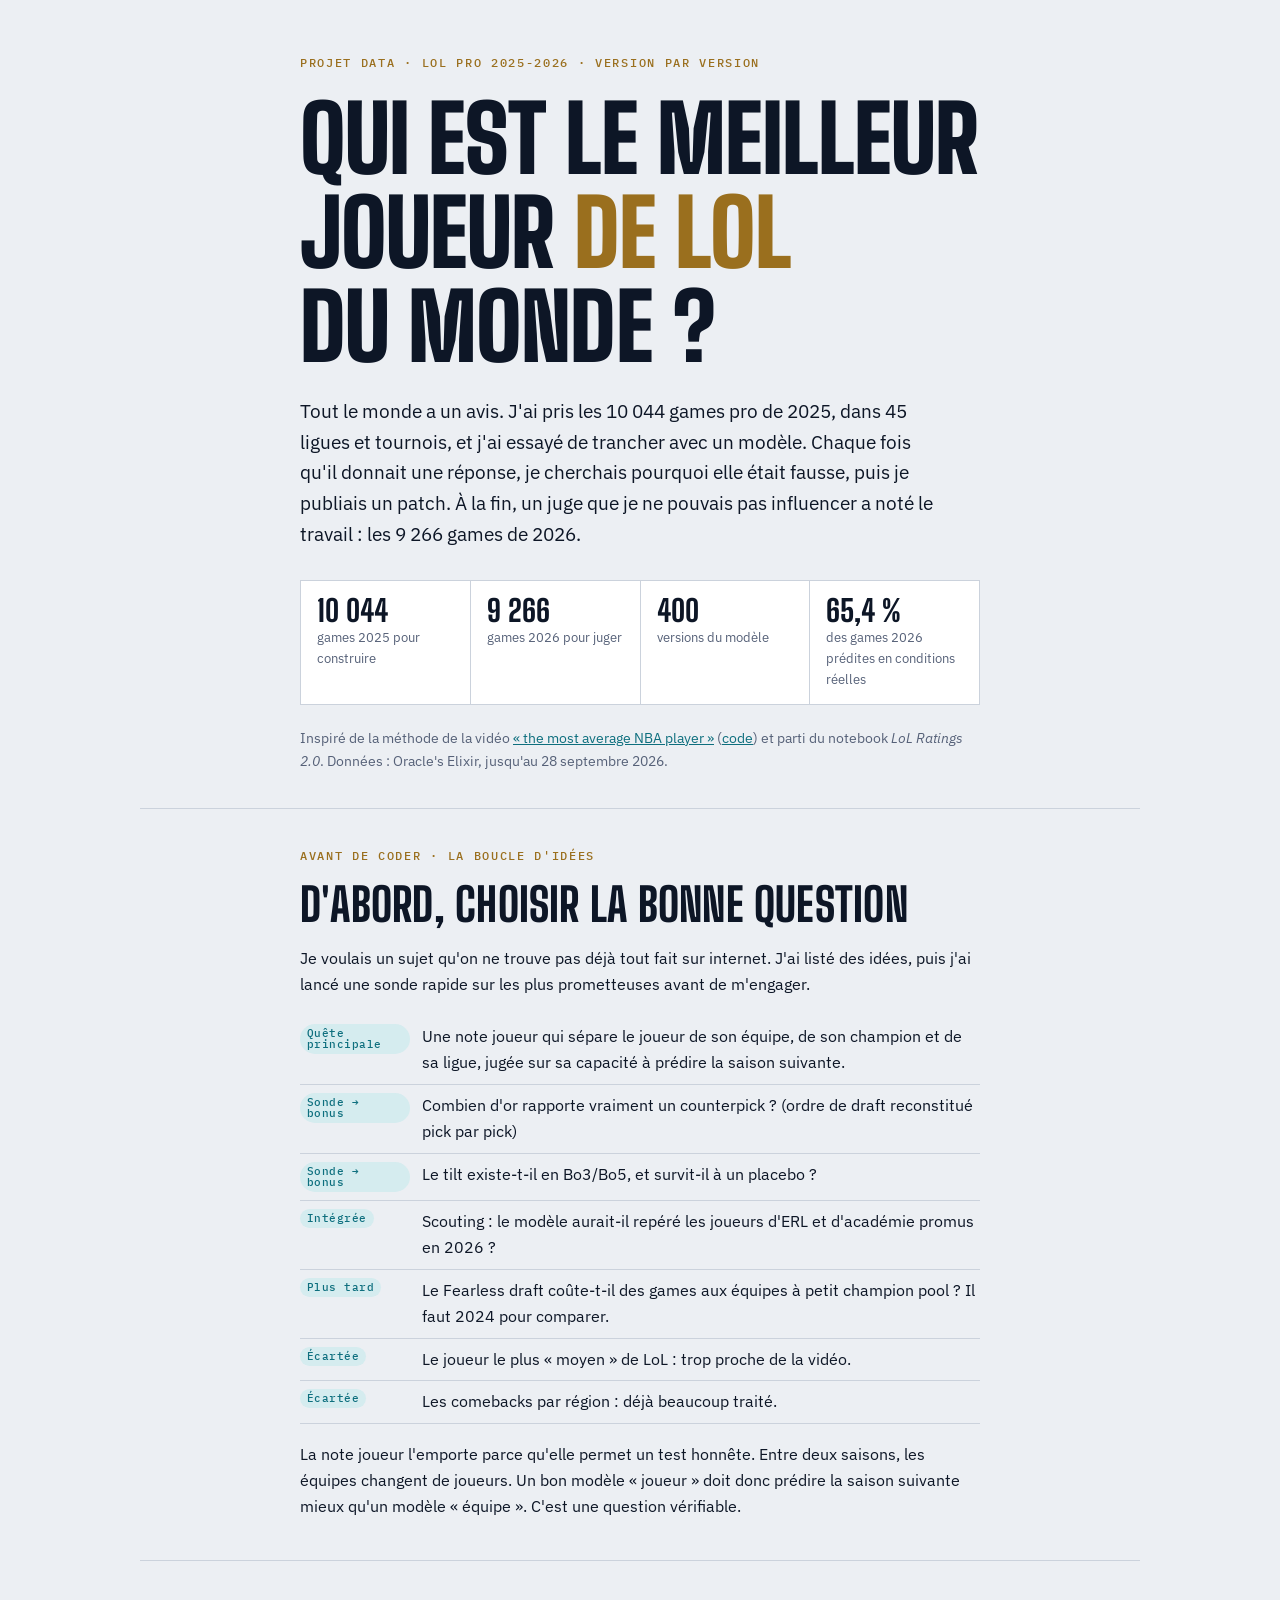
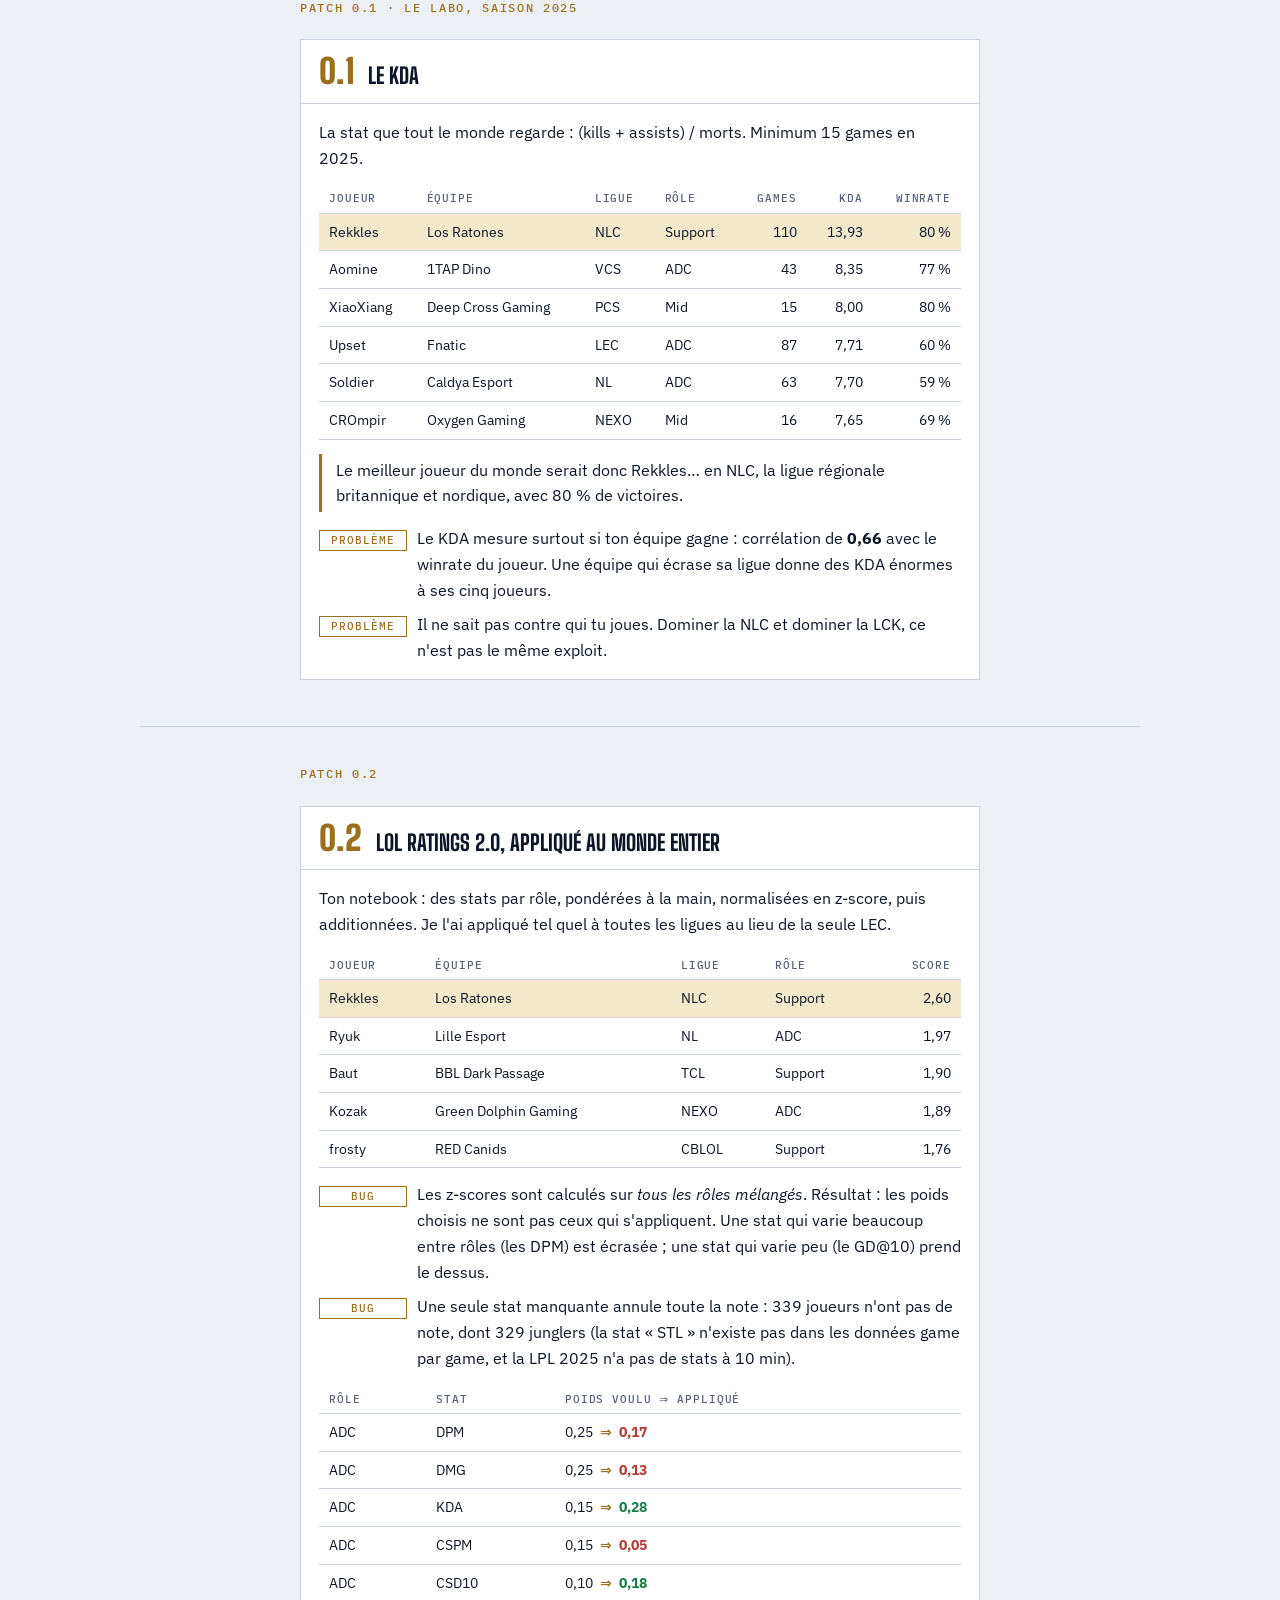
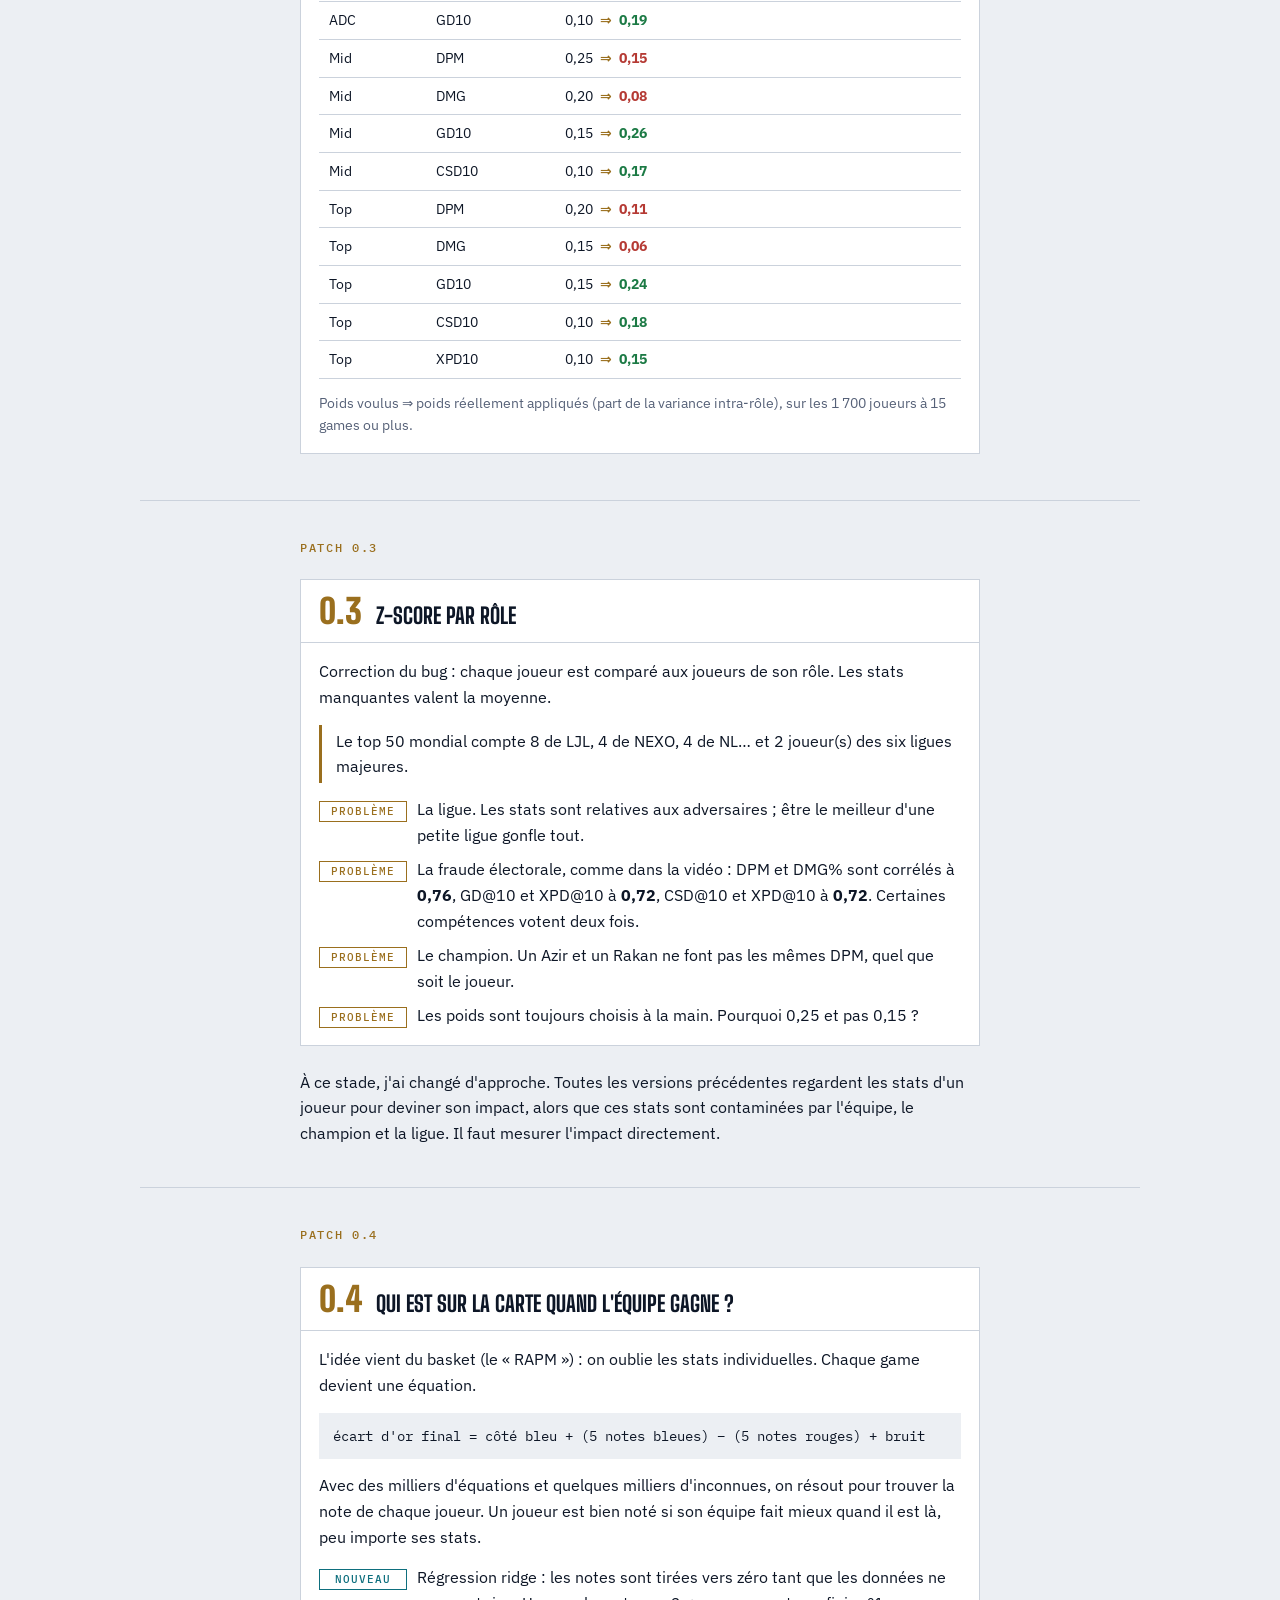
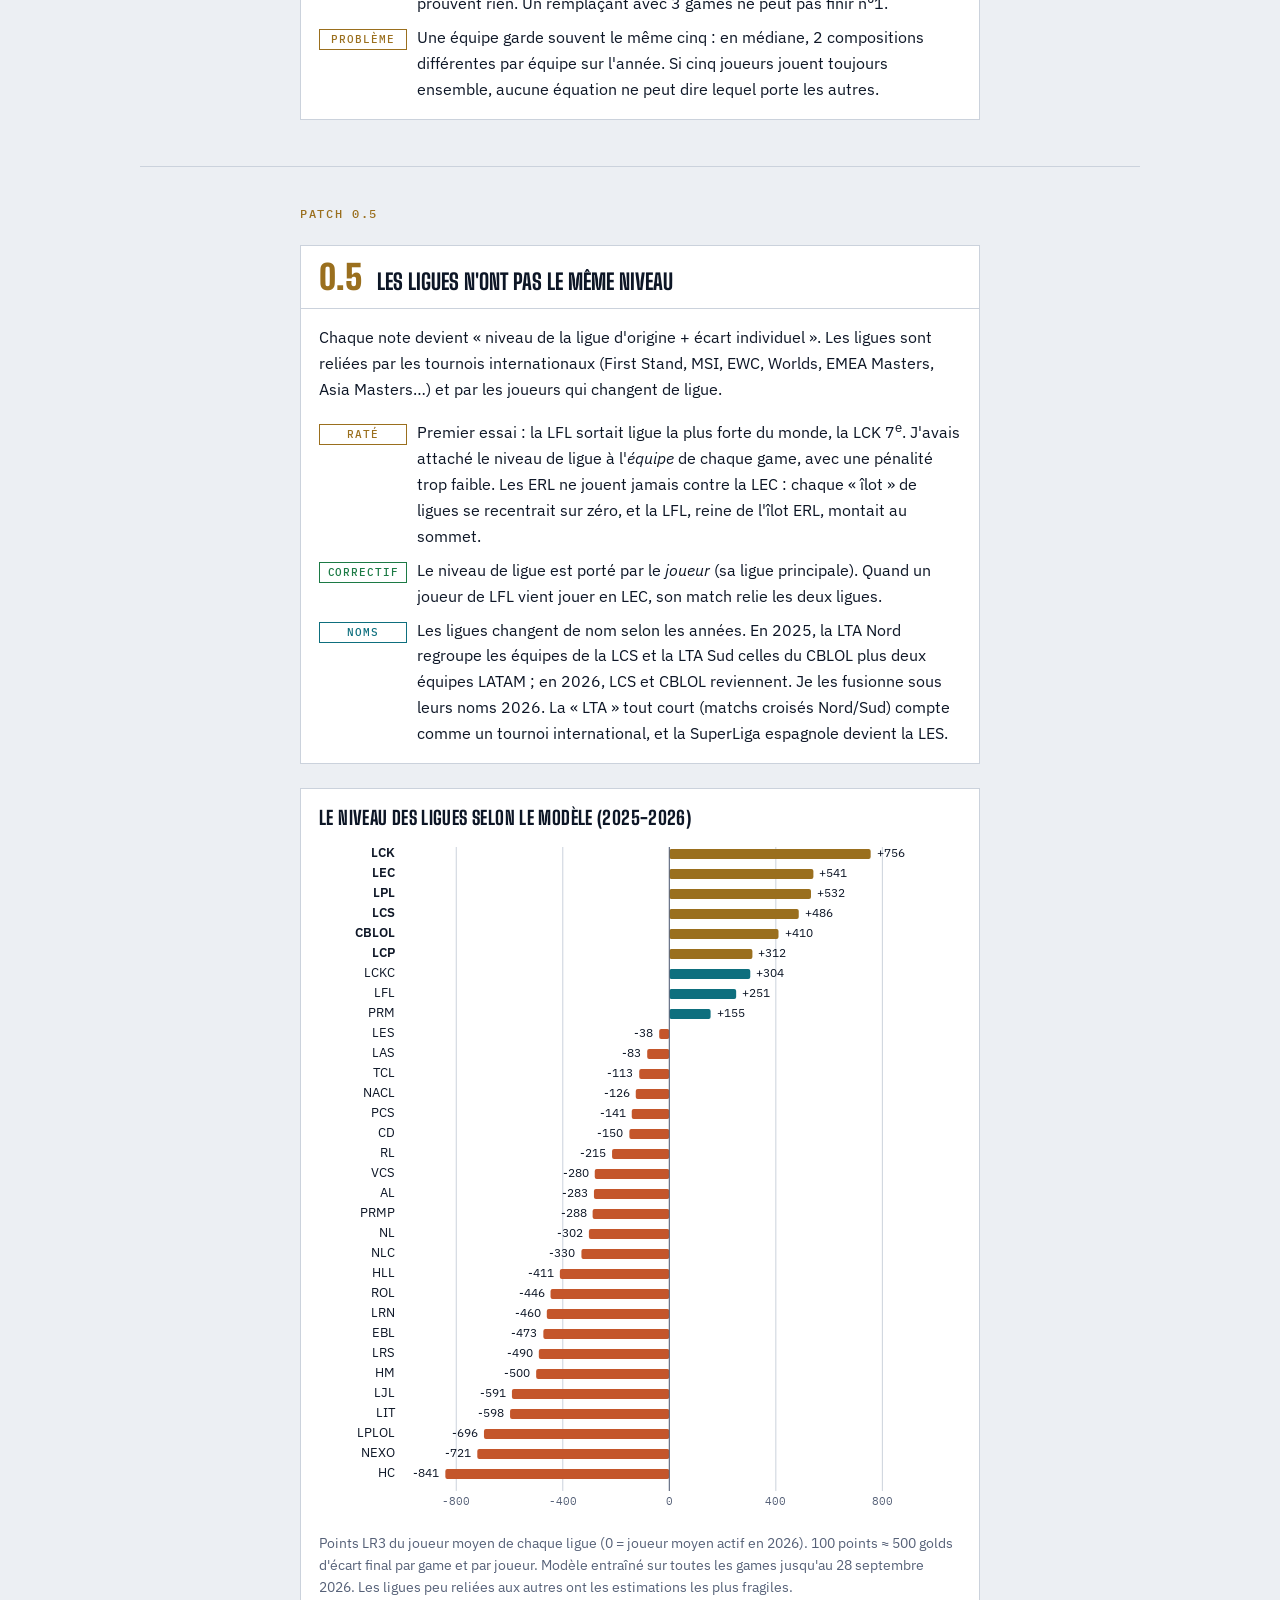
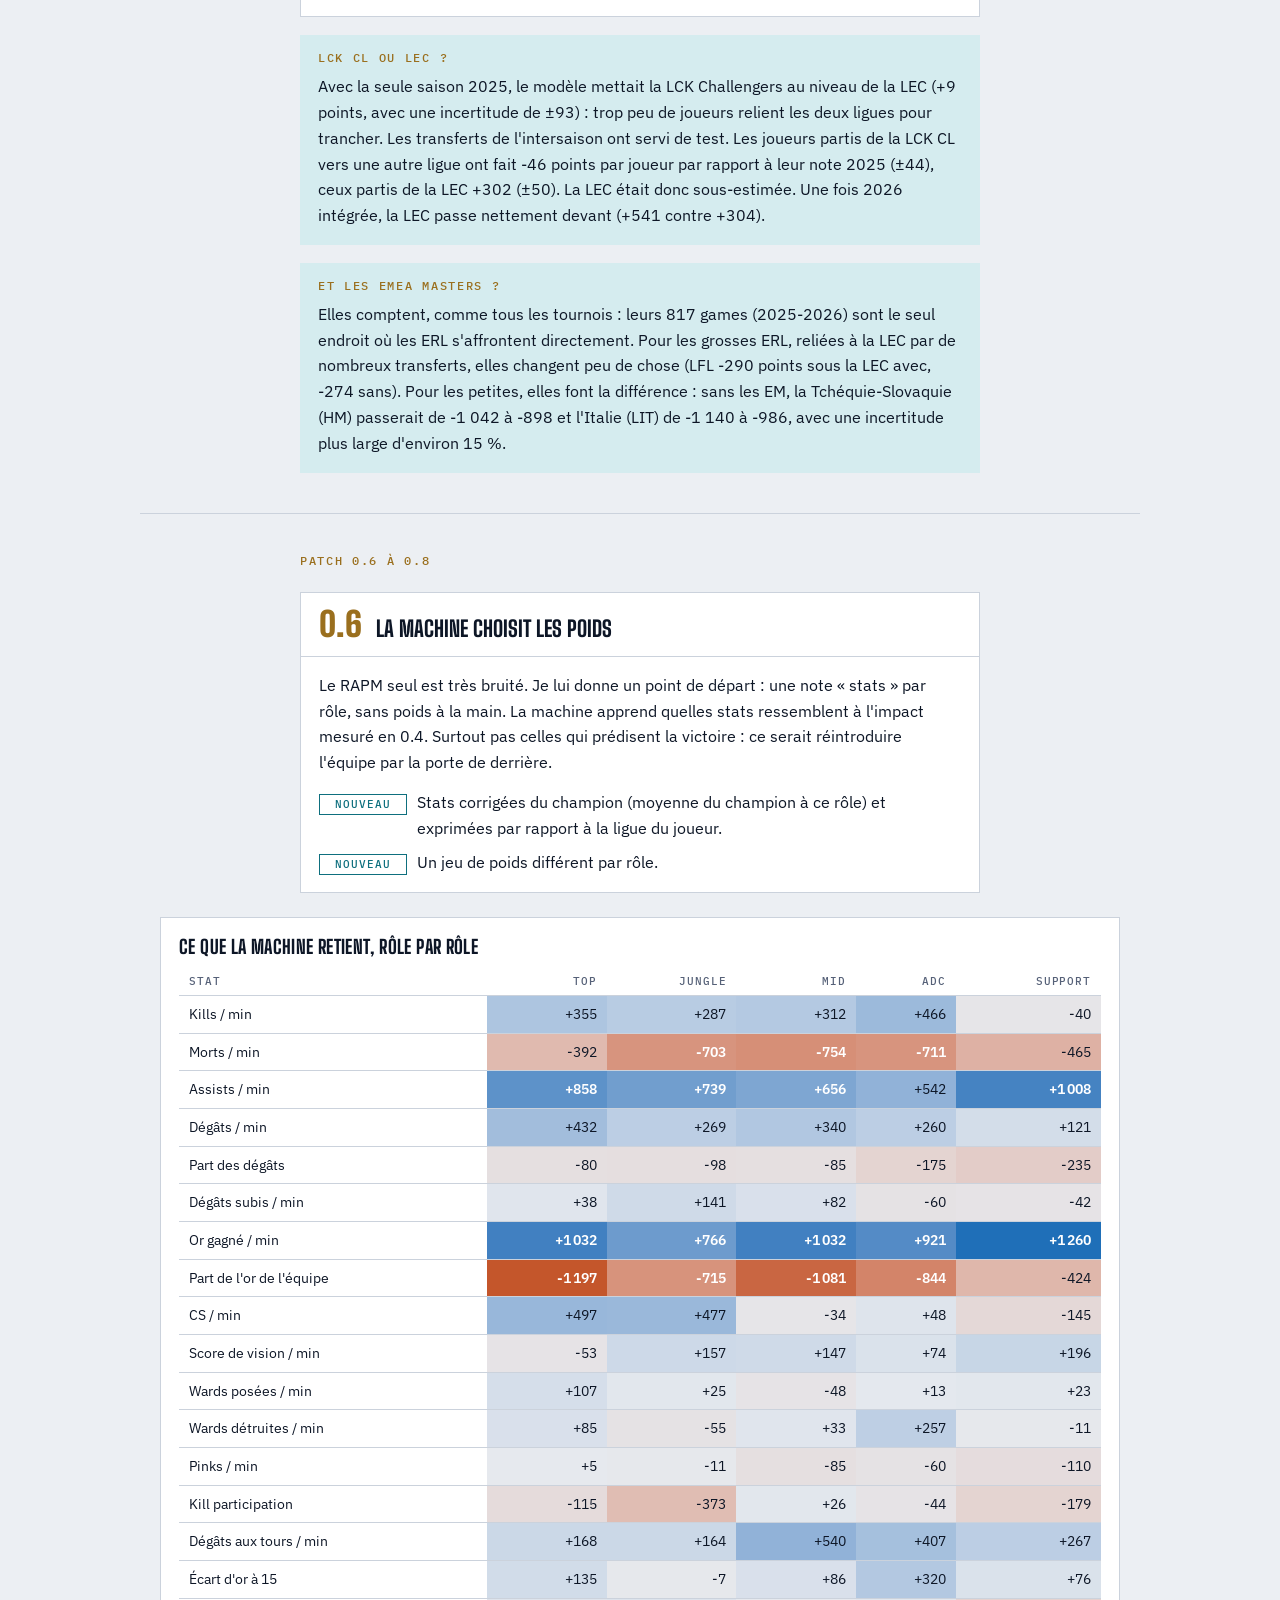
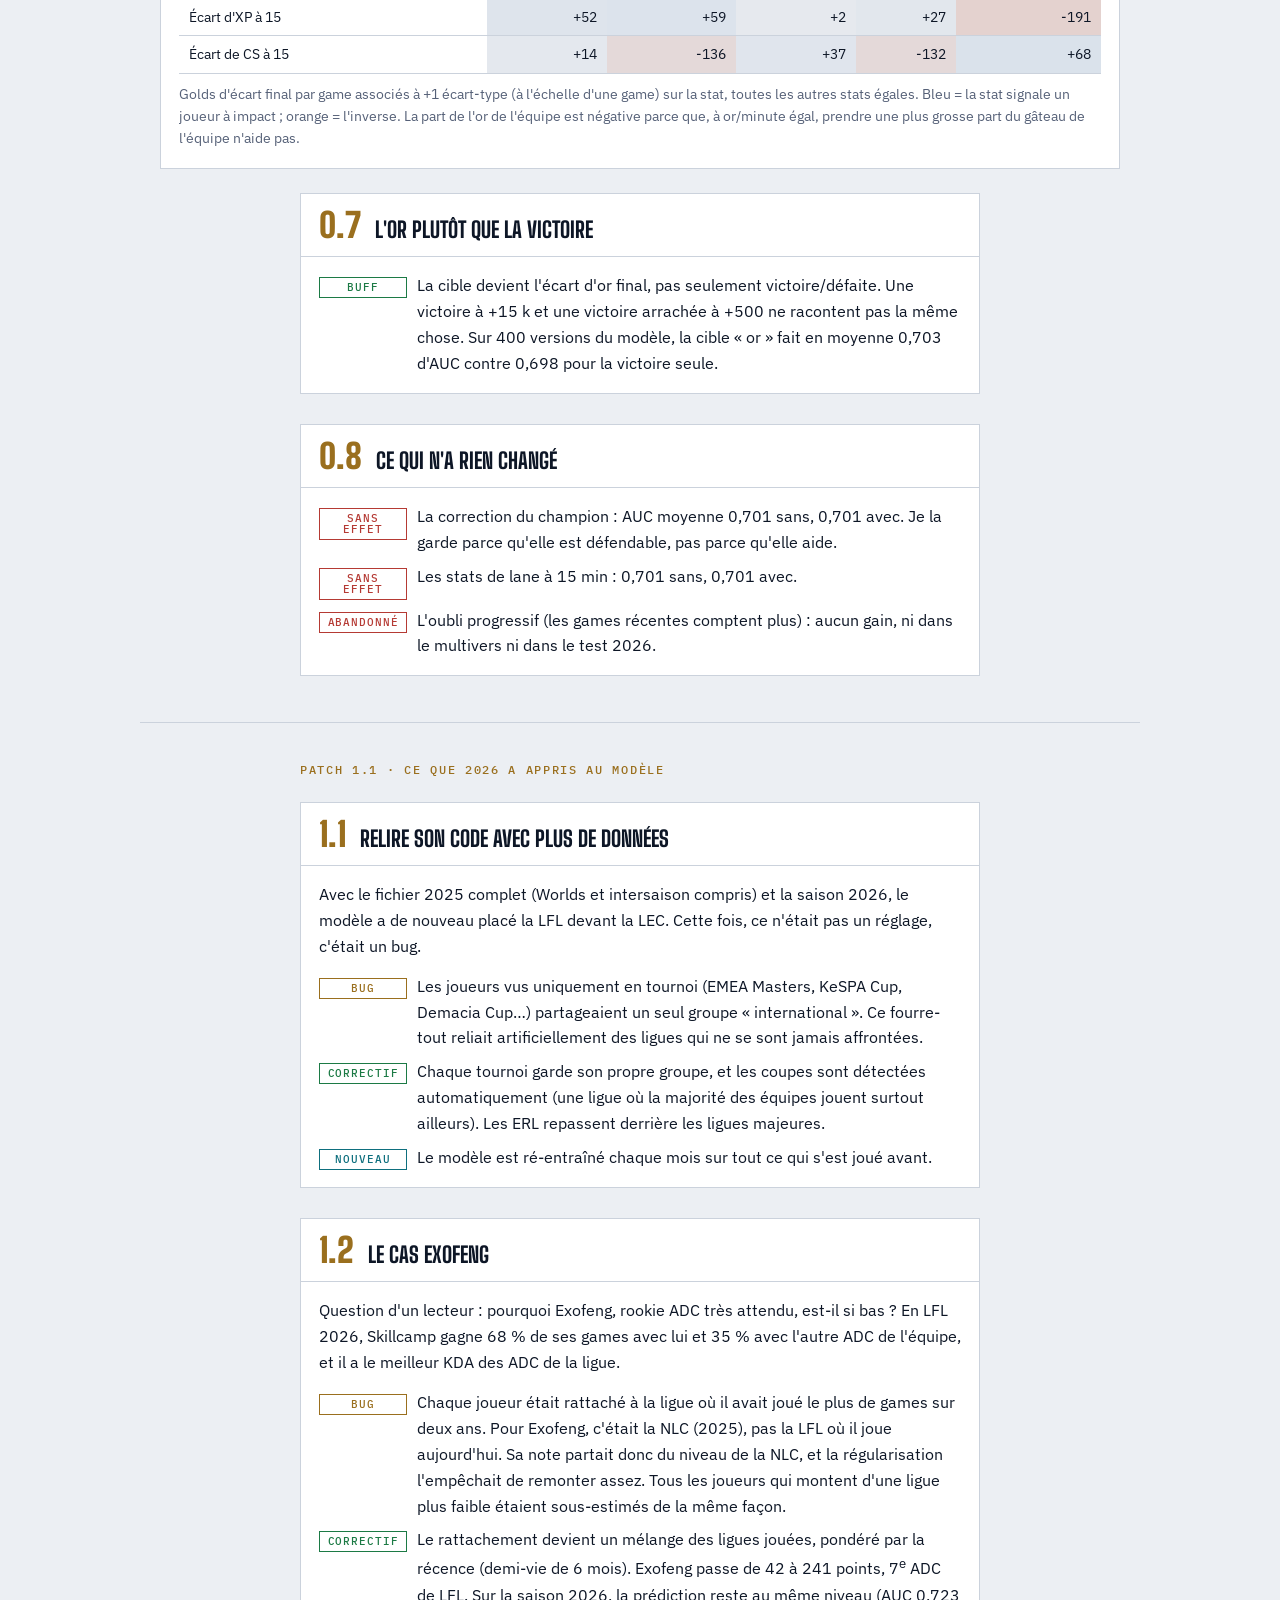
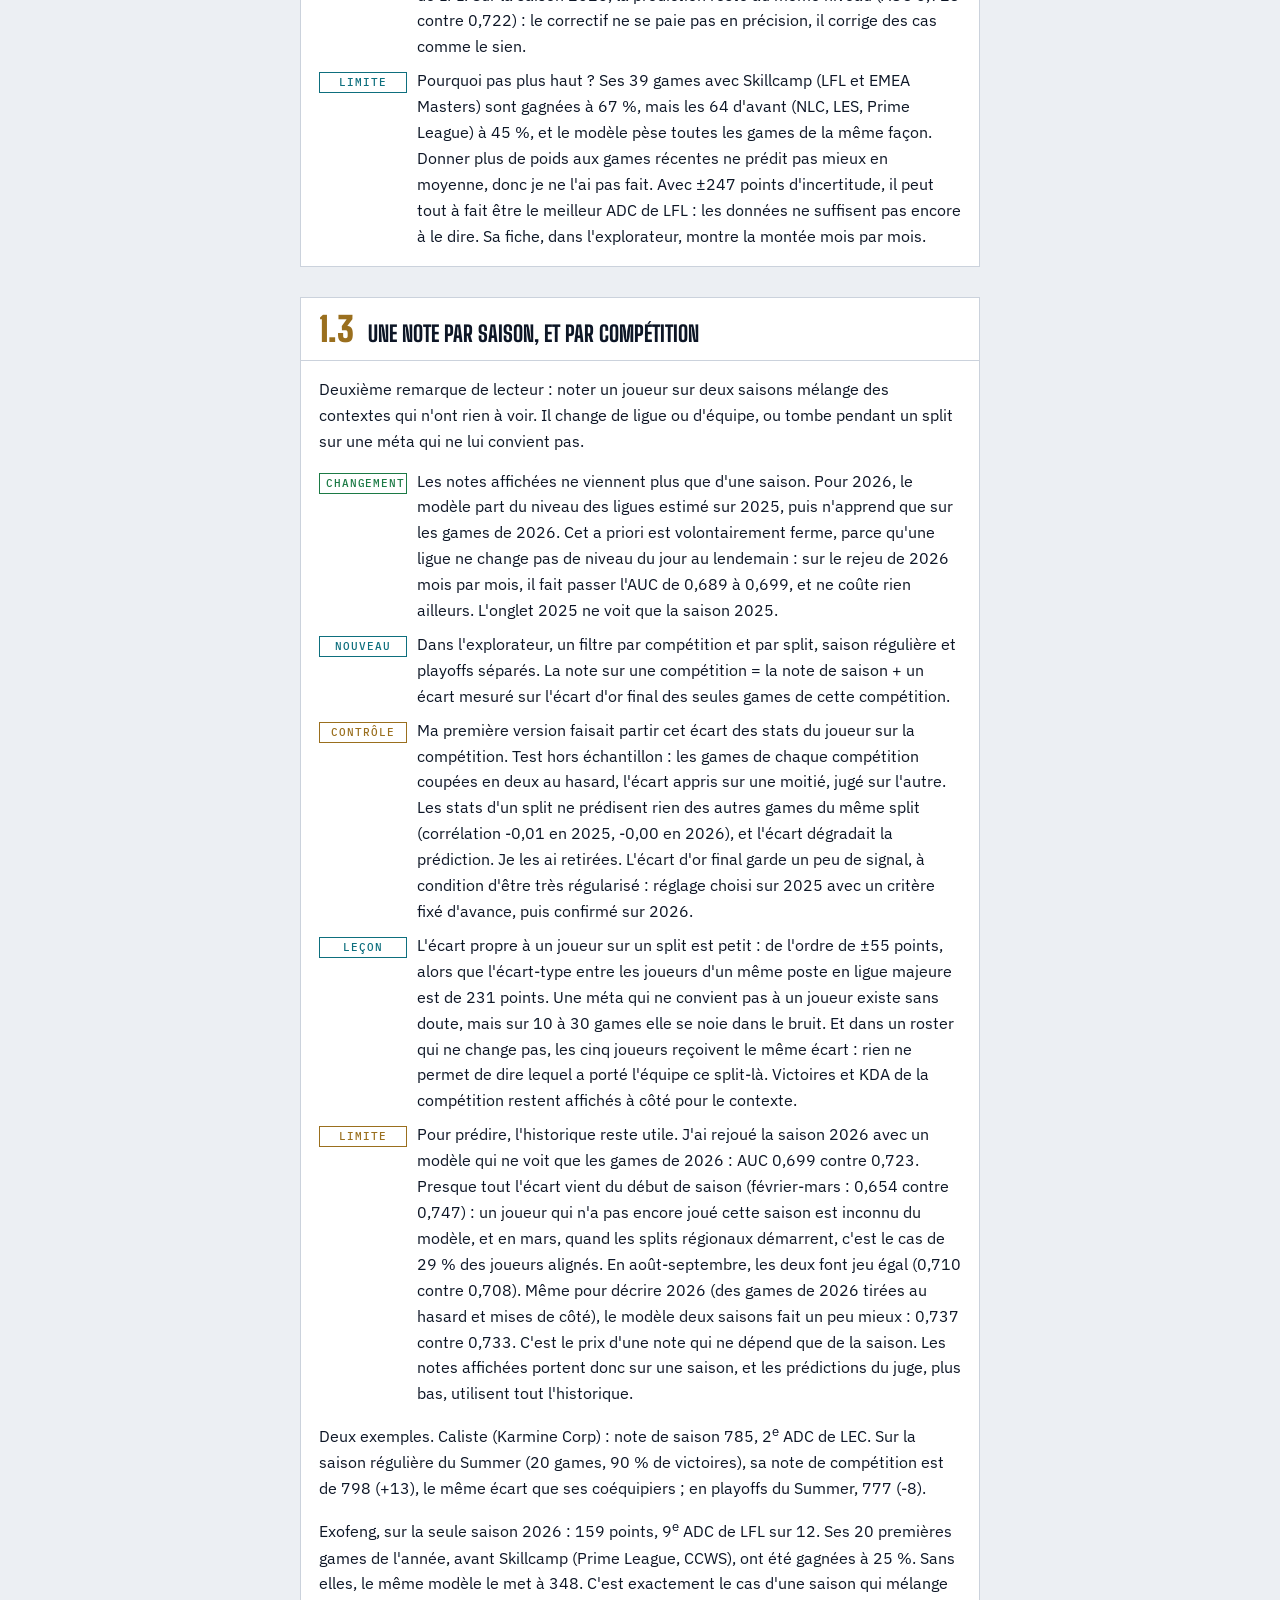
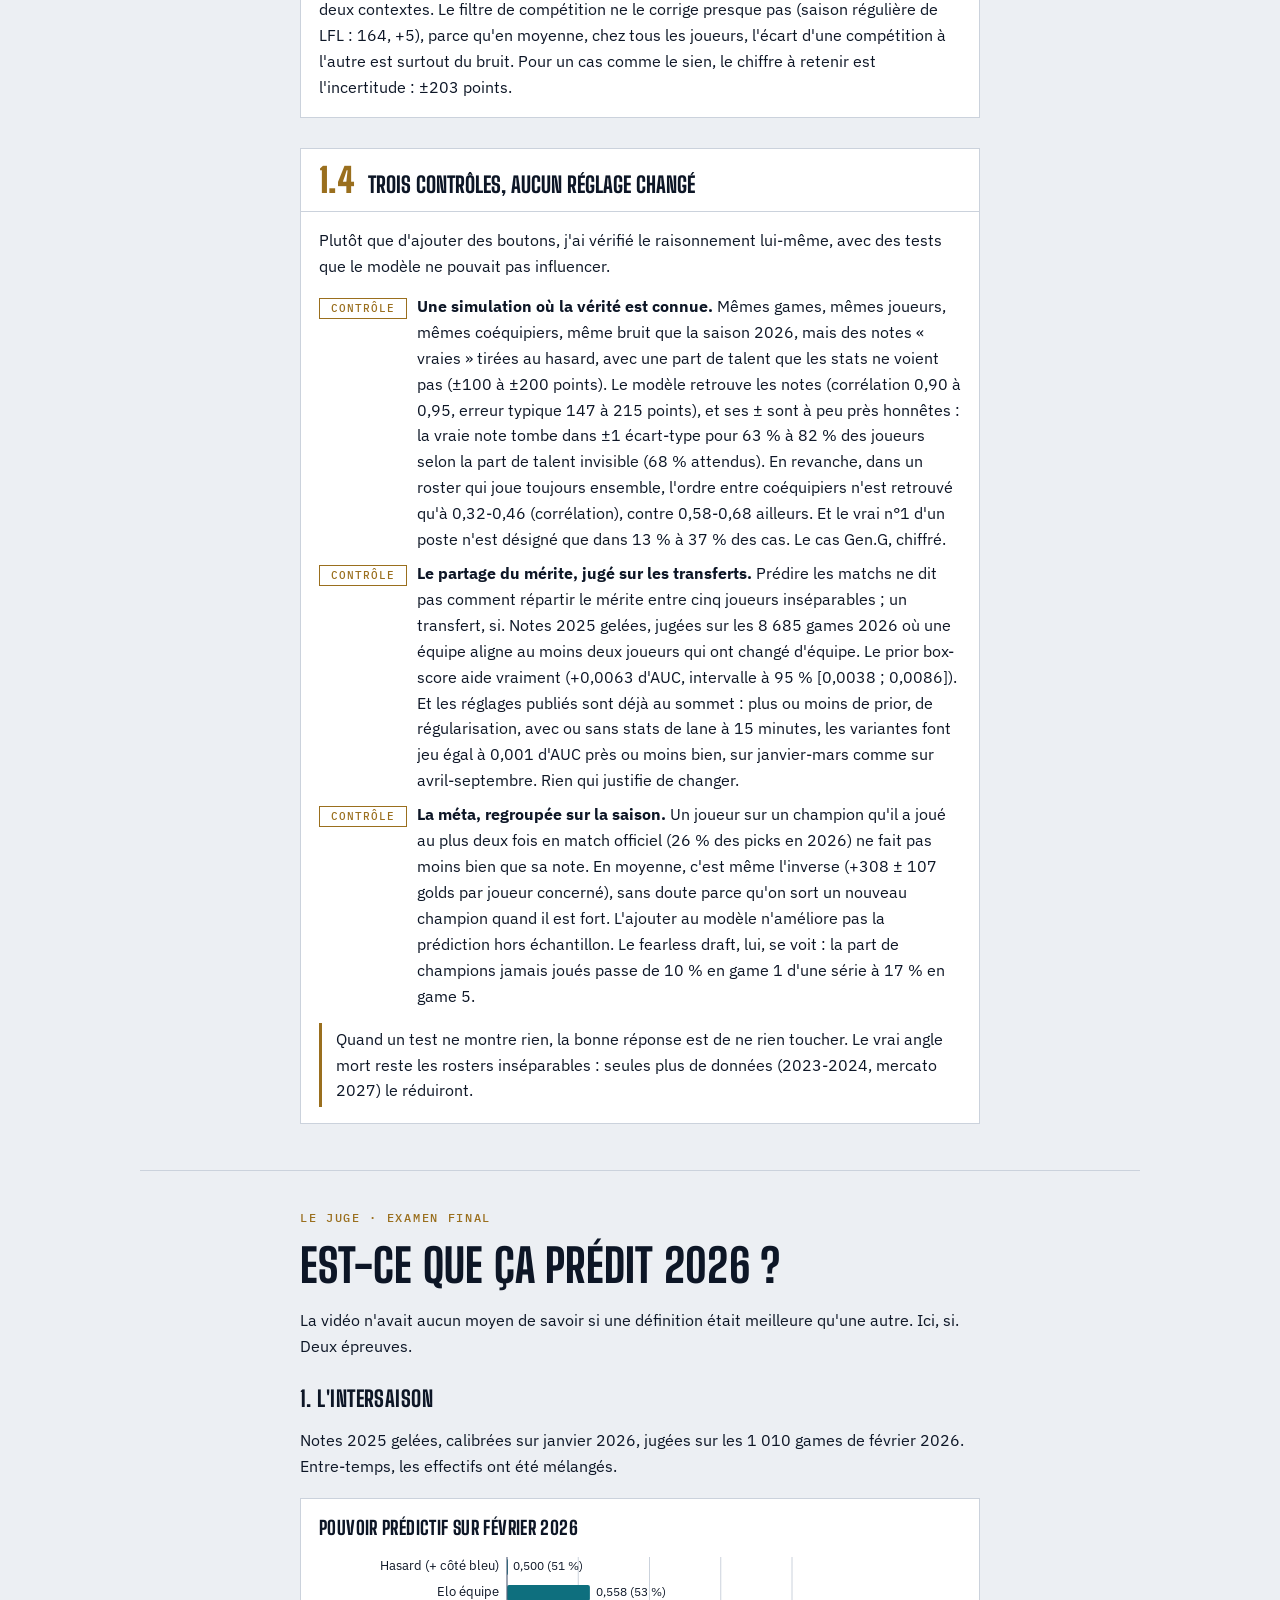
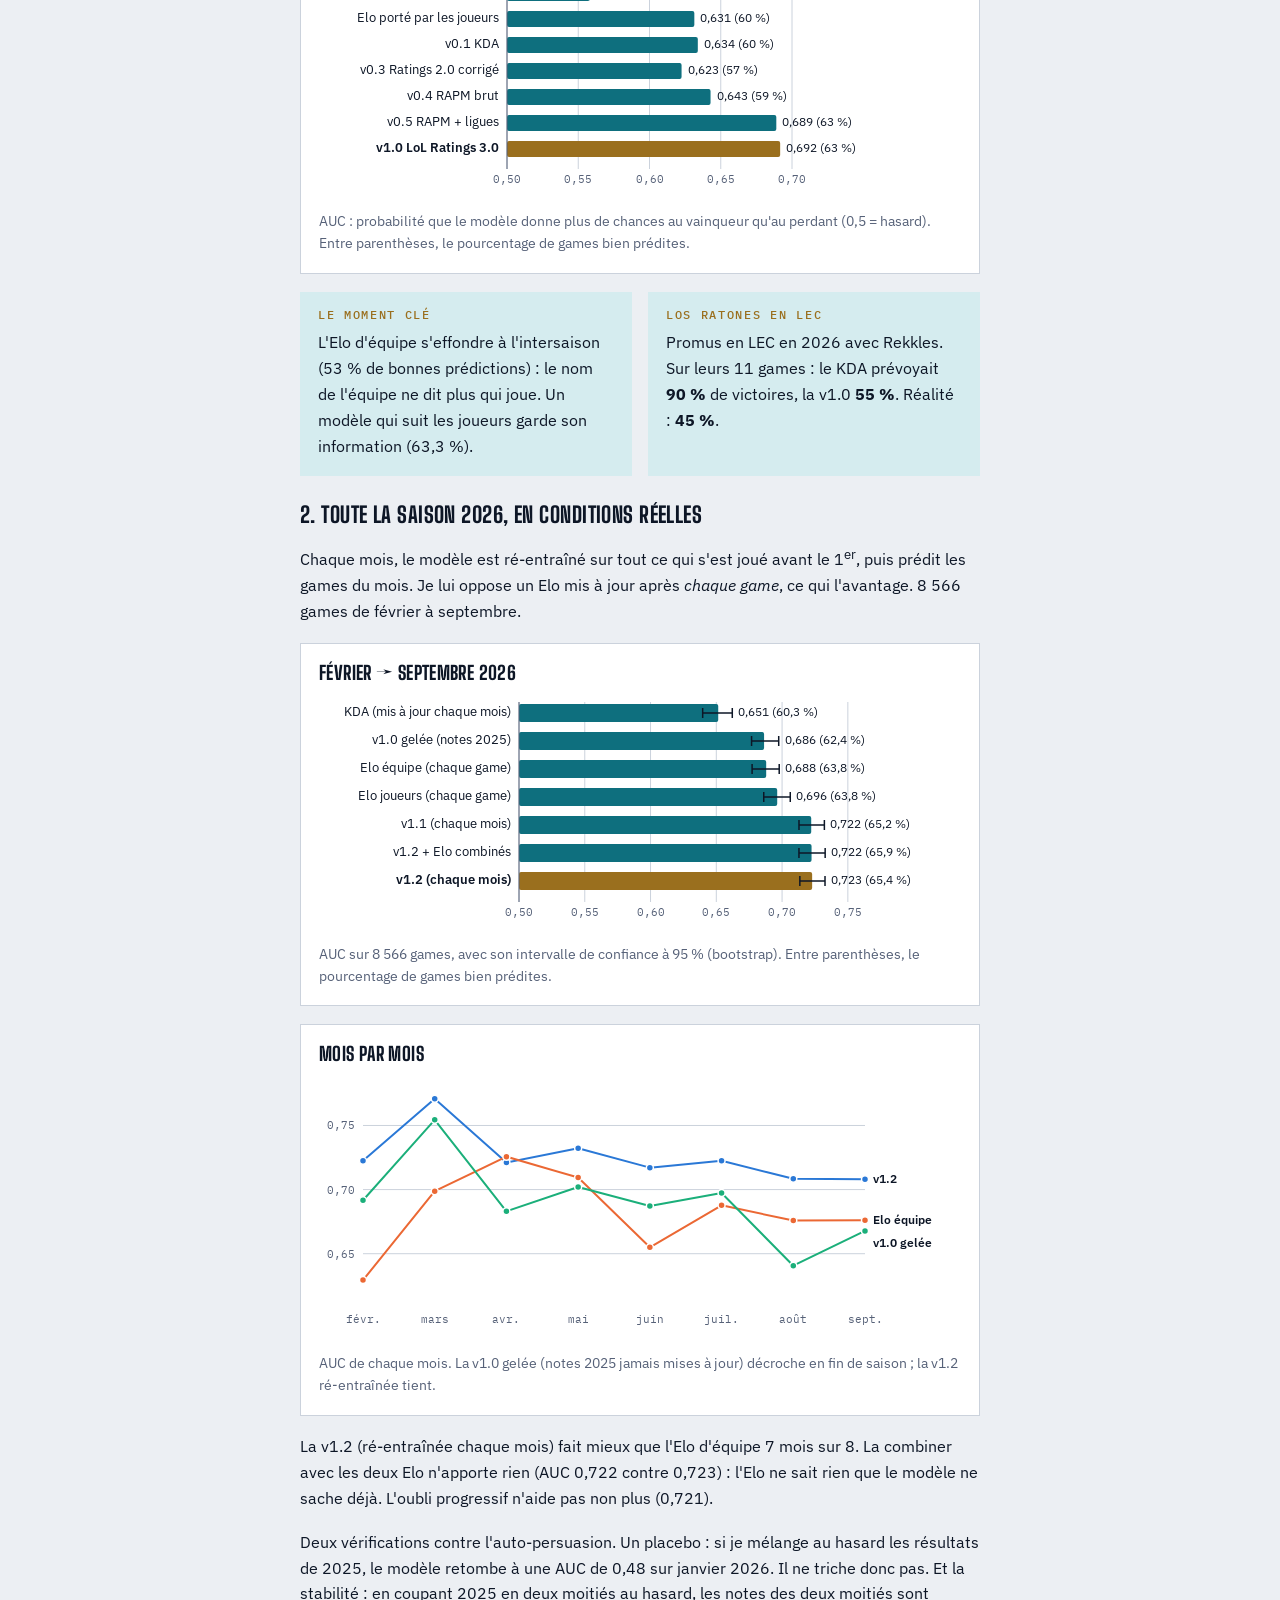
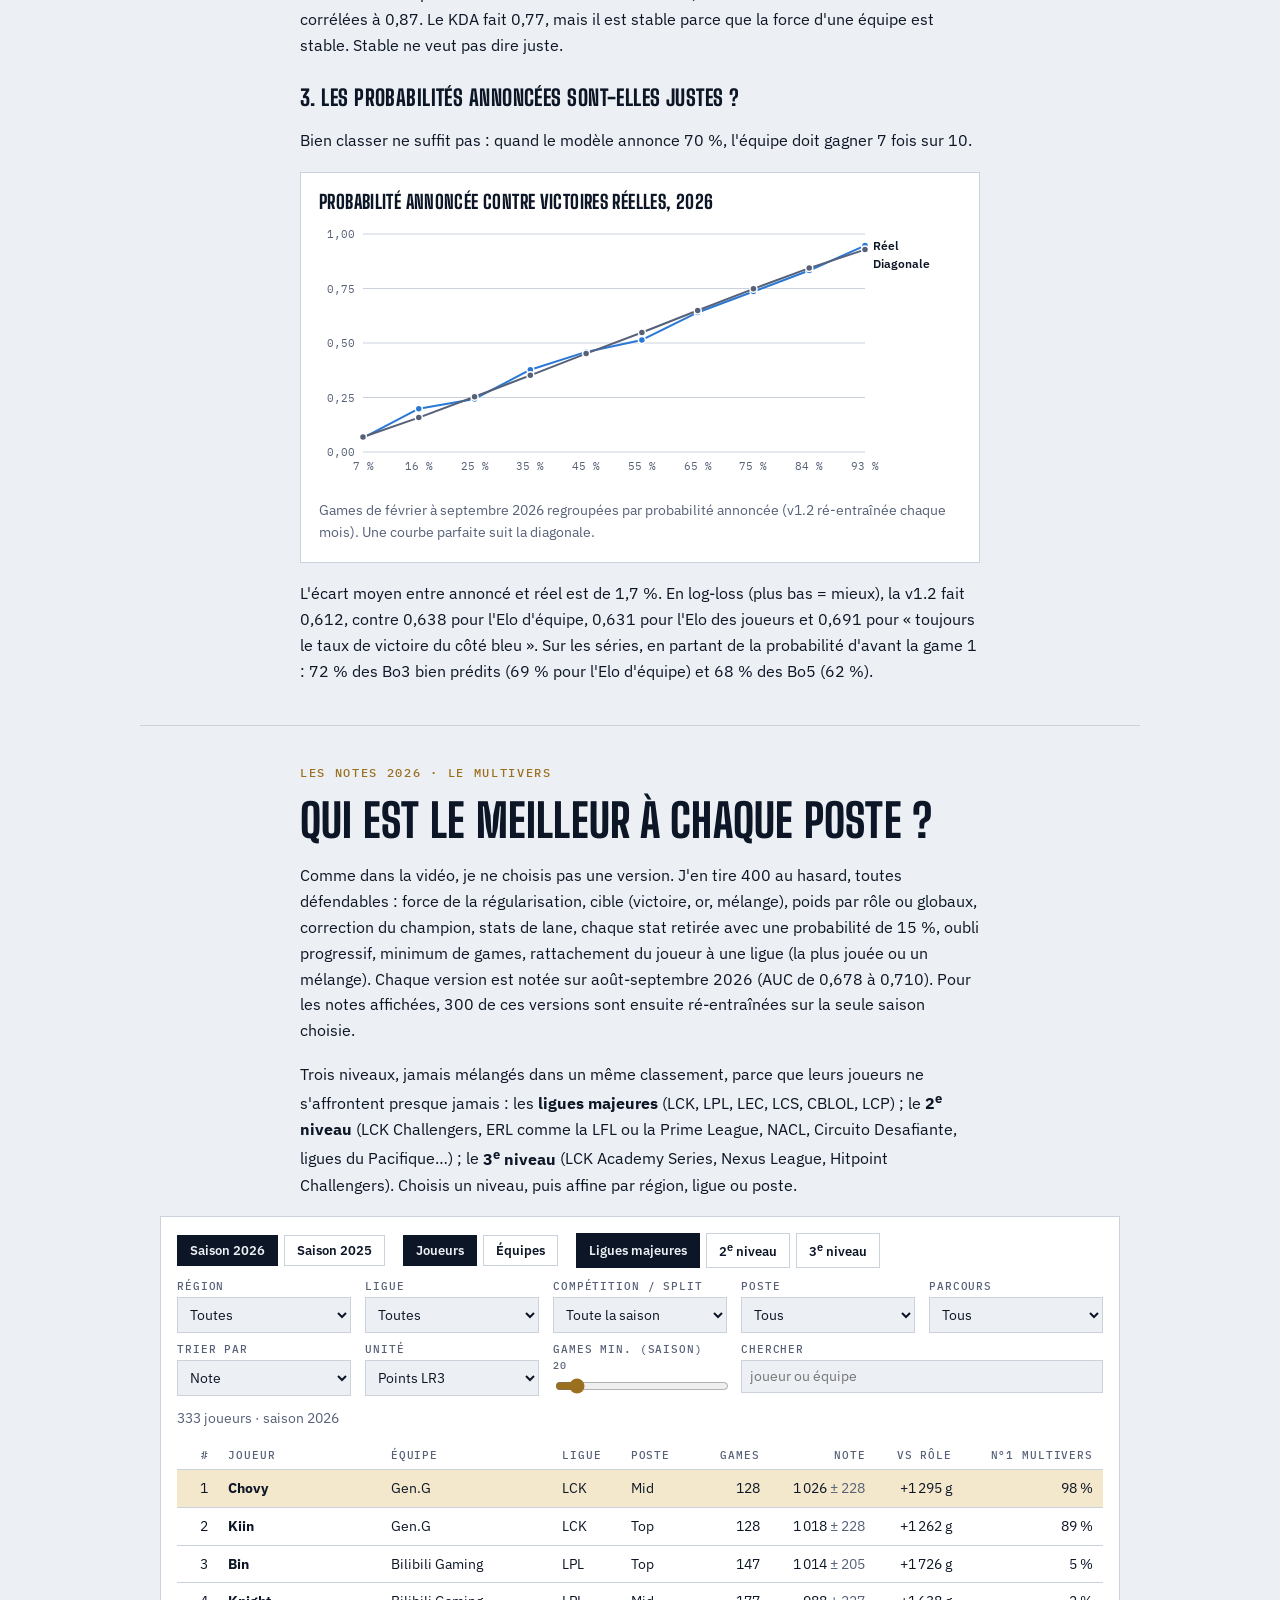
==== commit 2365ff6c: "v1.4: check the reasoning (simulation, transfers, calibration, meta), explorer comparison, CI and we" ====
--- a/docs/index.html
+++ b/docs/index.html
@@ -114,8 +114,16 @@
 .pcard-main{flex:1 1 320px;min-width:0;display:flex;flex-direction:column;gap:6px;font-size:14px}
 .pcard-chart{flex:0 0 330px;max-width:100%;min-width:0}
 tr.pdetail td{white-space:normal}
+.x-cmp{background:var(--surface);border:1px solid var(--rule);border-left:3px solid var(--gold);padding:10px 12px}
+.x-cmp-head{display:flex;justify-content:space-between;align-items:center;margin-bottom:6px}
+.x-cmp button,.x-cmp-btn{font:inherit;font-size:13px;padding:4px 10px;background:transparent;color:var(--ink);border:1px solid var(--rule);cursor:pointer}
+.x-cmp-btn:hover,.x-cmp button:hover{border-color:var(--gold)}
+.calc{display:flex;flex-wrap:wrap;gap:12px;align-items:flex-end;margin:14px 0 6px}
+.calc label{display:flex;flex-direction:column;gap:4px;font-size:12px;text-transform:uppercase;letter-spacing:.06em;color:var(--muted);flex:1 1 220px}
+.calc select{font:inherit;font-size:15px;text-transform:none;letter-spacing:0;padding:8px 10px;background:var(--surface);color:var(--ink);border:1px solid var(--rule)}
+.w-out{flex:1 1 100%;font-size:15px;padding:10px 12px;background:var(--surface);border-left:3px solid var(--gold)}
 .pcard{position:sticky;left:0;max-width:min(940px,calc(100vw - 96px))}
-@media (max-width:600px){table.mini{font-size:12px;width:100%;table-layout:fixed}table.mini td,table.mini th{padding:4px 4px}table.mini th:first-child{width:44%}table.mini td:first-child{min-width:0}}
+@media (max-width:600px){table.mini{font-size:12px;width:100%;table-layout:fixed}table.mini td,table.mini th{padding:4px 4px}table.mini th:first-child{width:36%}.hide-sm{display:none}table.mini td:first-child{min-width:0}}
 table.mini td:first-child{white-space:normal;min-width:120px}
 table.mini td{white-space:nowrap}
 .lineup{white-space:normal;font-size:13px}
@@ -185,7 +193,7 @@
     <div class="patch-head"><span class="ver">0.3</span><span class="name">Z-score par rôle</span></div>
     <div class="patch-body">
       <p>Correction du bug : chaque joueur est comparé aux joueurs de son rôle. Les stats manquantes valent la moyenne.</p>
-      <p class="verdict">Le top&nbsp;50 mondial compte 8 de LJL, 4 de NEXO, 4 de LFL2… et 2 joueur(s) des six ligues majeures.</p>
+      <p class="verdict">Le top&nbsp;50 mondial compte 8 de LJL, 4 de NEXO, 4 de NL… et 2 joueur(s) des six ligues majeures.</p>
       <ul class="changes">
         <li><span class="tag bug">Problème</span><span>La ligue. Les stats sont relatives aux adversaires ; être le meilleur d'une petite ligue gonfle tout.</span></li>
         <li><span class="tag bug">Problème</span><span>La fraude électorale, comme dans la vidéo : DPM et DMG% sont corrélés à <b>0,76</b>, GD@10 et XPD@10 à <b>0,72</b>, CSD@10 et XPD@10 à <b>0,72</b>. Certaines compétences votent deux fois.</span></li>
@@ -231,8 +239,8 @@
     <div id="f-leagues"></div>
     <figcaption>Points LR3 du joueur moyen de chaque ligue (0 = joueur moyen actif en 2026). 100 points ≈ 500 golds d'écart final par game et par joueur. Modèle entraîné sur toutes les games jusqu'au 28 septembre 2026. Les ligues peu reliées aux autres ont les estimations les plus fragiles.</figcaption>
   </figure>
-  <div class="callout"><span class="eyebrow">LCK CL ou LEC&nbsp;?</span><p>Avec la seule saison 2025, le modèle mettait la LCK Challengers au niveau de la LEC (+9 points, avec une incertitude de ±93) : trop peu de joueurs relient les deux ligues pour trancher. Les transferts de l'intersaison ont servi de test. Les joueurs partis de la LCK CL vers une autre ligue ont fait -47 points par joueur par rapport à leur note 2025 (±44), ceux partis de la LEC +301 (±50). La LEC était donc sous-estimée. Une fois 2026 intégrée, la LEC passe nettement devant (+542 contre +304).</p></div>
-  <div class="callout"><span class="eyebrow">Et les EMEA Masters&nbsp;?</span><p>Elles comptent, comme tous les tournois : leurs 817 games (2025-2026) sont le seul endroit où les ERL s'affrontent directement. Pour les grosses ERL, reliées à la LEC par de nombreux transferts, elles changent peu de chose (LFL -290 points sous la LEC avec, -274 sans). Pour les petites, elles font la différence : sans les EM, la Tchéquie-Slovaquie (HM) passerait de -1&nbsp;042 à -899 et l'Italie (LIT) de -1&nbsp;140 à -987, avec une incertitude plus large d'environ 15&nbsp;%.</p></div>
+  <div class="callout"><span class="eyebrow">LCK CL ou LEC&nbsp;?</span><p>Avec la seule saison 2025, le modèle mettait la LCK Challengers au niveau de la LEC (+9 points, avec une incertitude de ±93) : trop peu de joueurs relient les deux ligues pour trancher. Les transferts de l'intersaison ont servi de test. Les joueurs partis de la LCK CL vers une autre ligue ont fait -46 points par joueur par rapport à leur note 2025 (±44), ceux partis de la LEC +302 (±50). La LEC était donc sous-estimée. Une fois 2026 intégrée, la LEC passe nettement devant (+541 contre +304).</p></div>
+  <div class="callout"><span class="eyebrow">Et les EMEA Masters&nbsp;?</span><p>Elles comptent, comme tous les tournois : leurs 817 games (2025-2026) sont le seul endroit où les ERL s'affrontent directement. Pour les grosses ERL, reliées à la LEC par de nombreux transferts, elles changent peu de chose (LFL -290 points sous la LEC avec, -274 sans). Pour les petites, elles font la différence : sans les EM, la Tchéquie-Slovaquie (HM) passerait de -1&nbsp;042 à -898 et l'Italie (LIT) de -1&nbsp;140 à -986, avec une incertitude plus large d'environ 15&nbsp;%.</p></div>
 </div></section>
 
 <section><div class="col">
@@ -256,7 +264,7 @@
     <div class="patch-head"><span class="ver">0.7</span><span class="name">L'or plutôt que la victoire</span></div>
     <div class="patch-body">
       <ul class="changes">
-        <li><span class="tag buff">Buff</span><span>La cible devient l'écart d'or final, pas seulement victoire/défaite. Une victoire à +15&nbsp;k et une victoire arrachée à +500 ne racontent pas la même chose. Sur 400 versions du modèle, la cible « or » fait en moyenne 0,704 d'AUC contre 0,698 pour la victoire seule.</span></li>
+        <li><span class="tag buff">Buff</span><span>La cible devient l'écart d'or final, pas seulement victoire/défaite. Une victoire à +15&nbsp;k et une victoire arrachée à +500 ne racontent pas la même chose. Sur 400 versions du modèle, la cible « or » fait en moyenne 0,703 d'AUC contre 0,698 pour la victoire seule.</span></li>
       </ul>
     </div>
   </div>
@@ -264,8 +272,8 @@
     <div class="patch-head"><span class="ver">0.8</span><span class="name">Ce qui n'a rien changé</span></div>
     <div class="patch-body">
       <ul class="changes">
-        <li><span class="tag nerf">Sans effet</span><span>La correction du champion : AUC moyenne 0,702 sans, 0,702 avec. Je la garde parce qu'elle est défendable, pas parce qu'elle aide.</span></li>
-        <li><span class="tag nerf">Sans effet</span><span>Les stats de lane à 15 min : 0,701 sans, 0,702 avec.</span></li>
+        <li><span class="tag nerf">Sans effet</span><span>La correction du champion : AUC moyenne 0,701 sans, 0,701 avec. Je la garde parce qu'elle est défendable, pas parce qu'elle aide.</span></li>
+        <li><span class="tag nerf">Sans effet</span><span>Les stats de lane à 15 min : 0,701 sans, 0,701 avec.</span></li>
         <li><span class="tag nerf">Abandonné</span><span>L'oubli progressif (les games récentes comptent plus) : aucun gain, ni dans le multivers ni dans le test 2026.</span></li>
       </ul>
     </div>
@@ -291,8 +299,8 @@
       <p>Question d'un lecteur : pourquoi Exofeng, rookie ADC très attendu, est-il si bas&nbsp;? En LFL 2026, Skillcamp gagne 68&nbsp;% de ses games avec lui et 35&nbsp;% avec l'autre ADC de l'équipe, et il a le meilleur KDA des ADC de la ligue.</p>
       <ul class="changes">
         <li><span class="tag bug">Bug</span><span>Chaque joueur était rattaché à la ligue où il avait joué le plus de games sur deux ans. Pour Exofeng, c'était la NLC (2025), pas la LFL où il joue aujourd'hui. Sa note partait donc du niveau de la NLC, et la régularisation l'empêchait de remonter assez. Tous les joueurs qui montent d'une ligue plus faible étaient sous-estimés de la même façon.</span></li>
-        <li><span class="tag buff">Correctif</span><span>Le rattachement devient un mélange des ligues jouées, pondéré par la récence (demi-vie de 6 mois). Exofeng passe de 42 à 237 points, 7<sup>e</sup> ADC de LFL. Sur la saison 2026, la prédiction reste au même niveau (AUC 0,723 contre 0,722) : le correctif ne se paie pas en précision, il corrige des cas comme le sien.</span></li>
-        <li><span class="tag new">Limite</span><span>Pourquoi pas plus haut&nbsp;? Ses 39 games avec Skillcamp (LFL et EMEA Masters) sont gagnées à 67&nbsp;%, mais les 64 d'avant (NLC, LES, Prime League) à 45&nbsp;%, et le modèle pèse toutes les games de la même façon. Donner plus de poids aux games récentes ne prédit pas mieux en moyenne, donc je ne l'ai pas fait. Avec ±246 points d'incertitude, il peut tout à fait être le meilleur ADC de LFL : les données ne suffisent pas encore à le dire. Sa fiche, dans l'explorateur, montre la montée mois par mois.</span></li>
+        <li><span class="tag buff">Correctif</span><span>Le rattachement devient un mélange des ligues jouées, pondéré par la récence (demi-vie de 6 mois). Exofeng passe de 42 à 241 points, 7<sup>e</sup> ADC de LFL. Sur la saison 2026, la prédiction reste au même niveau (AUC 0,723 contre 0,722) : le correctif ne se paie pas en précision, il corrige des cas comme le sien.</span></li>
+        <li><span class="tag new">Limite</span><span>Pourquoi pas plus haut&nbsp;? Ses 39 games avec Skillcamp (LFL et EMEA Masters) sont gagnées à 67&nbsp;%, mais les 64 d'avant (NLC, LES, Prime League) à 45&nbsp;%, et le modèle pèse toutes les games de la même façon. Donner plus de poids aux games récentes ne prédit pas mieux en moyenne, donc je ne l'ai pas fait. Avec ±247 points d'incertitude, il peut tout à fait être le meilleur ADC de LFL : les données ne suffisent pas encore à le dire. Sa fiche, dans l'explorateur, montre la montée mois par mois.</span></li>
       </ul>
     </div>
   </div>
@@ -307,8 +315,20 @@
         <li><span class="tag new">Leçon</span><span>L'écart propre à un joueur sur un split est petit : de l'ordre de ±55 points, alors que l'écart-type entre les joueurs d'un même poste en ligue majeure est de 231 points. Une méta qui ne convient pas à un joueur existe sans doute, mais sur 10 à 30 games elle se noie dans le bruit. Et dans un roster qui ne change pas, les cinq joueurs reçoivent le même écart : rien ne permet de dire lequel a porté l'équipe ce split-là. Victoires et KDA de la compétition restent affichés à côté pour le contexte.</span></li>
         <li><span class="tag bug">Limite</span><span>Pour prédire, l'historique reste utile. J'ai rejoué la saison 2026 avec un modèle qui ne voit que les games de 2026 : AUC 0,699 contre 0,723. Presque tout l'écart vient du début de saison (février-mars : 0,654 contre 0,747) : un joueur qui n'a pas encore joué cette saison est inconnu du modèle, et en mars, quand les splits régionaux démarrent, c'est le cas de 29&nbsp;% des joueurs alignés. En août-septembre, les deux font jeu égal (0,710 contre 0,708). Même pour décrire 2026 (des games de 2026 tirées au hasard et mises de côté), le modèle deux saisons fait un peu mieux : 0,737 contre 0,733. C'est le prix d'une note qui ne dépend que de la saison. Les notes affichées portent donc sur une saison, et les prédictions du juge, plus bas, utilisent tout l'historique.</span></li>
       </ul>
-      <p>Deux exemples. Caliste (Karmine Corp) : note de saison 786, 2<sup>e</sup> ADC de LEC. Sur la saison régulière du Summer (20 games, 90&nbsp;% de victoires), sa note de compétition est de 799 (+13), le même écart que ses coéquipiers ; en playoffs du Summer, 778 (-8).</p>
-      <p>Exofeng, sur la seule saison 2026 : 148 points, 9<sup>e</sup> ADC de LFL sur 12. Ses 20 premières games de l'année, avant Skillcamp (Prime League, CCWS), ont été gagnées à 25&nbsp;%. Sans elles, le même modèle le met à 335. C'est exactement le cas d'une saison qui mélange deux contextes. Le filtre de compétition ne le corrige presque pas (saison régulière de LFL : 152, +4), parce qu'en moyenne, chez tous les joueurs, l'écart d'une compétition à l'autre est surtout du bruit. Pour un cas comme le sien, le chiffre à retenir est l'incertitude : ±204 points.</p>
+      <p>Deux exemples. Caliste (Karmine Corp) : note de saison 785, 2<sup>e</sup> ADC de LEC. Sur la saison régulière du Summer (20 games, 90&nbsp;% de victoires), sa note de compétition est de 798 (+13), le même écart que ses coéquipiers ; en playoffs du Summer, 777 (-8).</p>
+      <p>Exofeng, sur la seule saison 2026 : 159 points, 9<sup>e</sup> ADC de LFL sur 12. Ses 20 premières games de l'année, avant Skillcamp (Prime League, CCWS), ont été gagnées à 25&nbsp;%. Sans elles, le même modèle le met à 348. C'est exactement le cas d'une saison qui mélange deux contextes. Le filtre de compétition ne le corrige presque pas (saison régulière de LFL : 164, +5), parce qu'en moyenne, chez tous les joueurs, l'écart d'une compétition à l'autre est surtout du bruit. Pour un cas comme le sien, le chiffre à retenir est l'incertitude : ±203 points.</p>
+    </div>
+  </div>
+  <div class="patch">
+    <div class="patch-head"><span class="ver">1.4</span><span class="name">Trois contrôles, aucun réglage changé</span></div>
+    <div class="patch-body">
+      <p>Plutôt que d'ajouter des boutons, j'ai vérifié le raisonnement lui-même, avec des tests que le modèle ne pouvait pas influencer.</p>
+      <ul class="changes">
+        <li><span class="tag bug">Contrôle</span><span><b>Une simulation où la vérité est connue.</b> Mêmes games, mêmes joueurs, mêmes coéquipiers, même bruit que la saison 2026, mais des notes « vraies » tirées au hasard, avec une part de talent que les stats ne voient pas (±100 à ±200 points). Le modèle retrouve les notes (corrélation 0,90 à 0,95, erreur typique 147 à 215 points), et ses ± sont à peu près honnêtes : la vraie note tombe dans ±1 écart-type pour 63&nbsp;% à 82&nbsp;% des joueurs selon la part de talent invisible (68 % attendus). En revanche, dans un roster qui joue toujours ensemble, l'ordre entre coéquipiers n'est retrouvé qu'à 0,32-0,46 (corrélation), contre 0,58-0,68 ailleurs. Et le vrai n°1 d'un poste n'est désigné que dans 13&nbsp;% à 37&nbsp;% des cas. Le cas Gen.G, chiffré.</span></li>
+        <li><span class="tag bug">Contrôle</span><span><b>Le partage du mérite, jugé sur les transferts.</b> Prédire les matchs ne dit pas comment répartir le mérite entre cinq joueurs inséparables ; un transfert, si. Notes 2025 gelées, jugées sur les 8&nbsp;685 games 2026 où une équipe aligne au moins deux joueurs qui ont changé d'équipe. Le prior box-score aide vraiment (+0,0063 d'AUC, intervalle à 95 % [0,0038 ; 0,0086]). Et les réglages publiés sont déjà au sommet : plus ou moins de prior, de régularisation, avec ou sans stats de lane à 15 minutes, les variantes font jeu égal à 0,001 d'AUC près ou moins bien, sur janvier-mars comme sur avril-septembre. Rien qui justifie de changer.</span></li>
+        <li><span class="tag bug">Contrôle</span><span><b>La méta, regroupée sur la saison.</b> Un joueur sur un champion qu'il a joué au plus deux fois en match officiel (26&nbsp;% des picks en 2026) ne fait pas moins bien que sa note. En moyenne, c'est même l'inverse (+308 ± 107 golds par joueur concerné), sans doute parce qu'on sort un nouveau champion quand il est fort. L'ajouter au modèle n'améliore pas la prédiction hors échantillon. Le fearless draft, lui, se voit : la part de champions jamais joués passe de 10&nbsp;% en game 1 d'une série à 17&nbsp;% en game 5.</span></li>
+      </ul>
+      <p class="verdict">Quand un test ne montre rien, la bonne réponse est de ne rien toucher. Le vrai angle mort reste les rosters inséparables : seules plus de données (2023-2024, mercato 2027) le réduiront.</p>
     </div>
   </div>
 </div></section>
@@ -340,14 +360,22 @@
     <div id="f-monthly"></div>
     <figcaption>AUC de chaque mois. La v1.0 gelée (notes 2025 jamais mises à jour) décroche en fin de saison ; la v1.2 ré-entraînée tient.</figcaption>
   </figure>
-  <p>La v1.2 (ré-entraînée chaque mois) fait mieux que l'Elo d'équipe 7 mois sur 8. La combiner avec les deux Elo n'apporte rien (AUC 0,722 contre 0,723) : l'Elo ne sait rien que le modèle ne sache déjà. L'oubli progressif n'aide pas non plus (0,722).</p>
+  <p>La v1.2 (ré-entraînée chaque mois) fait mieux que l'Elo d'équipe 7 mois sur 8. La combiner avec les deux Elo n'apporte rien (AUC 0,722 contre 0,723) : l'Elo ne sait rien que le modèle ne sache déjà. L'oubli progressif n'aide pas non plus (0,721).</p>
   <p>Deux vérifications contre l'auto-persuasion. Un placebo : si je mélange au hasard les résultats de 2025, le modèle retombe à une AUC de 0,48 sur janvier 2026. Il ne triche donc pas. Et la stabilité : en coupant 2025 en deux moitiés au hasard, les notes des deux moitiés sont corrélées à 0,87. Le KDA fait 0,77, mais il est stable parce que la force d'une équipe est stable. Stable ne veut pas dire juste.</p>
+  <h3>3. Les probabilités annoncées sont-elles justes&nbsp;?</h3>
+  <p>Bien classer ne suffit pas : quand le modèle annonce 70&nbsp;%, l'équipe doit gagner 7 fois sur 10.</p>
+  <figure>
+    <div class="ftitle">Probabilité annoncée contre victoires réelles, 2026</div>
+    <div id="f-calib"></div>
+    <figcaption>Games de février à septembre 2026 regroupées par probabilité annoncée (v1.2 ré-entraînée chaque mois). Une courbe parfaite suit la diagonale.</figcaption>
+  </figure>
+  <p>L'écart moyen entre annoncé et réel est de 1,7&nbsp;%. En log-loss (plus bas = mieux), la v1.2 fait 0,612, contre 0,638 pour l'Elo d'équipe, 0,631 pour l'Elo des joueurs et 0,691 pour « toujours le taux de victoire du côté bleu ». Sur les séries, en partant de la probabilité d'avant la game 1 : 72&nbsp;% des Bo3 bien prédits (69&nbsp;% pour l'Elo d'équipe) et 68&nbsp;% des Bo5 (62&nbsp;%).</p>
 </div></section>
 
 <section><div class="col">
   <span class="eyebrow">Les notes 2026 · le multivers</span>
   <h2>Qui est le meilleur à chaque poste&nbsp;?</h2>
-  <p>Comme dans la vidéo, je ne choisis pas une version. J'en tire 400 au hasard, toutes défendables : force de la régularisation, cible (victoire, or, mélange), poids par rôle ou globaux, correction du champion, stats de lane, chaque stat retirée avec une probabilité de 15&nbsp;%, oubli progressif, minimum de games, rattachement du joueur à une ligue (la plus jouée ou un mélange). Chaque version est notée sur août-septembre 2026 (AUC de 0,682 à 0,710). Pour les notes affichées, 300 de ces versions sont ensuite ré-entraînées sur la seule saison choisie.</p>
+  <p>Comme dans la vidéo, je ne choisis pas une version. J'en tire 400 au hasard, toutes défendables : force de la régularisation, cible (victoire, or, mélange), poids par rôle ou globaux, correction du champion, stats de lane, chaque stat retirée avec une probabilité de 15&nbsp;%, oubli progressif, minimum de games, rattachement du joueur à une ligue (la plus jouée ou un mélange). Chaque version est notée sur août-septembre 2026 (AUC de 0,678 à 0,710). Pour les notes affichées, 300 de ces versions sont ensuite ré-entraînées sur la seule saison choisie.</p>
   <p>Trois niveaux, jamais mélangés dans un même classement, parce que leurs joueurs ne s'affrontent presque jamais : les <b>ligues majeures</b> (LCK, LPL, LEC, LCS, CBLOL, LCP) ; le <b>2<sup>e</sup> niveau</b> (LCK Challengers, ERL comme la LFL ou la Prime League, NACL, Circuito Desafiante, ligues du Pacifique…) ; le <b>3<sup>e</sup> niveau</b> (LCK Academy Series, Nexus League, Hitpoint Challengers). Choisis un niveau, puis affine par région, ligue ou poste.</p>
   <div class="explorer bleed">
     <div class="xbar">
@@ -377,10 +405,11 @@
       <label for="x-q" class="grow">Chercher<input type="search" id="x-q" placeholder="joueur ou équipe" autocomplete="off"></label>
     </div>
     <p class="muted x-info" id="x-info"></p>
+    <div id="x-cmp" class="x-cmp" hidden></div>
     <div class="tbl-wrap"><table id="x-table"></table></div>
     <button type="button" class="x-more" id="x-more">Afficher 25 de plus</button>
   </div>
-  <p class="muted" style="font-size:13.5px" id="x-legend-P">Notes d'une seule saison : le modèle ne voit que les games de la saison choisie (pour 2026, le niveau des ligues part de 2025, puis les games de 2026 le corrigent). Choisis une compétition ou un split pour voir la note du joueur sur cette compétition : sa note de saison plus un écart mesuré sur l'écart d'or de ces games, très régularisé (patch 1.3 : l'écart propre à un split est petit, et le même pour les cinq joueurs d'un roster stable). Clique sur un joueur pour sa fiche : évolution mois par mois, parcours, toutes ses compétitions. « vs rôle » = golds d'écart final par game par rapport au joueur moyen du même poste dans sa ligue. « N°1 multivers » = part de 300 versions du modèle où il est n°1 de son poste, dans son niveau.</p>
+  <p class="muted" style="font-size:13.5px" id="x-legend-P">Notes d'une seule saison : le modèle ne voit que les games de la saison choisie (pour 2026, le niveau des ligues part de 2025, puis les games de 2026 le corrigent). Choisis une compétition ou un split pour voir la note du joueur sur cette compétition : sa note de saison plus un écart mesuré sur l'écart d'or de ces games, très régularisé (patch 1.3 : l'écart propre à un split est petit, et le même pour les cinq joueurs d'un roster stable). Clique sur un joueur pour sa fiche : évolution mois par mois, parcours, toutes ses compétitions, et un bouton pour le comparer à d'autres joueurs (jusqu'à quatre, avec la probabilité que l'un soit vraiment meilleur que l'autre). « vs rôle » = golds d'écart final par game par rapport au joueur moyen du même poste dans sa ligue. « N°1 multivers » = part de 300 versions du modèle où il est n°1 de son poste, dans son niveau.</p>
   <p class="muted" style="font-size:13.5px" id="x-legend-T" hidden>Effectif = pour chaque poste, le joueur le plus présent sur les 20 dernières games de l'équipe dans la saison choisie. Force = note moyenne de ces cinq joueurs. « Contre l'équipe moyenne » = probabilité de battre une équipe moyenne de la même ligue, côté neutre. Le bilan réel de la saison est à côté pour comparer.</p>
   <p class="verdict">Version de référence : Kiin (Gen.G), Canyon (Gen.G), Chovy (Gen.G), Ruler (Gen.G), Duro (Gen.G). Le multivers, lui, désigne Kiin (89&nbsp;%), Canyon (98&nbsp;%), Chovy (98&nbsp;%), Ruler (93&nbsp;%), Duro (91&nbsp;%).</p>
   <p>Kiin, Canyon, Chovy, Ruler et Duro sont n°1 dans presque toutes les versions.  Les cinq n°1 jouent tous chez Gen.G, et ce n'est pas un hasard. Gen.G a aligné exactement les mêmes cinq joueurs dans 128 de ses 133 games : le modèle voit que c'est la meilleure équipe de 2026 (de peu devant Bilibili Gaming), mais rien ne lui permet de dire lequel des cinq la porte. Il partage donc le mérite, et chacun se retrouve en tête de son poste. Changer les réglages n'y change rien, d'où le multivers unanime.</p>
@@ -399,6 +428,20 @@
   <div class="tbl-wrap bleed"><table id="t-under"></table></div>
   <p class="verdict">Rich, top de Kiwoom DRX Challengers (LCKC) : n°1 des joueurs hors ligue majeure dans 100&nbsp;% des versions du modèle, top&nbsp;10 dans 100&nbsp;%.</p>
   <p class="muted">Avec la réserve qui s'impose : Rich a joué avec 9 coéquipiers différents cette saison. Plus ce nombre est petit, plus sa note peut appartenir en partie à son équipe. Même angle mort que Gen.G, en plus petit.</p>
+</div></section>
+
+<section><div class="col">
+  <span class="eyebrow">Le prochain juge · figé le 30 septembre 2026</span>
+  <h2>Pronostics Worlds 2026</h2>
+  <p>Worlds 2026 se joue de mi-octobre au 14 novembre, aux États-Unis. Le modèle de prédiction (v1.2, tout l'historique jusqu'au 28 septembre 2026) est gelé dans <code>results/worlds2026/frozen_model.json</code>, et le commit qui l'ajoute en fait la date. Après la finale, un script le notera sur les games réelles, avec les compositions réellement alignées, contre un Elo d'équipe gelé le même jour. Rien ne sera ré-entraîné entre les deux.</p>
+  <p class="muted">Verdict : après la finale.</p>
+  <div class="tbl-wrap bleed"><table id="t-worlds"></table></div>
+  <div class="calc">
+    <label for="w-a">Équipe A<select id="w-a"></select></label>
+    <label for="w-b">Équipe B<select id="w-b"></select></label>
+    <div id="w-out" class="w-out" aria-live="polite"></div>
+  </div>
+  <p class="muted" style="font-size:13.5px">Force = note moyenne des cinq titulaires (joueur le plus présent à chaque poste sur les 20 dernières games de ligue), en points. Probabilités côté neutre, games supposées indépendantes pour les Bo3 et Bo5. Toutes les équipes des ligues majeures sont proposées : la liste des qualifiés n'était pas complète le jour du gel.</p>
 </div></section>
 
 <section><div class="col">
@@ -430,12 +473,12 @@
 </div></section>
 
 <footer class="col">
-  <p>Code : Python (pandas, NumPy, SciPy, scikit-learn). Données : <a href="https://oracleselixir.com/tools/downloads">Oracle's Elixir</a>, match data 2022, 2025 et 2026 (jusqu'au 28 septembre). Méthode inspirée de B.A.S.I.C. (HQEye). Notes = ridge « RAPM » sur l'écart d'or, prior « stats » appris par rôle, niveaux de ligue portés par les joueurs.</p>
+  <p>Code : Python (pandas, NumPy, SciPy, scikit-learn). Données : <a href="https://oracleselixir.com/tools/downloads">Oracle's Elixir</a>, match data 2022, 2025 et 2026 (jusqu'au 28 septembre 2026). Méthode inspirée de B.A.S.I.C. (HQEye). Notes = ridge « RAPM » sur l'écart d'or, prior « stats » appris par rôle, niveaux de ligue portés par les joueurs.</p>
 </footer>
 </div>
 <div class="tip" id="tip"></div>
 
-<script id="data" type="application/json">{"v01": [{"name": "Rekkles", "team": "Los Ratones", "league": "NLC", "role": "Support", "GP": 110, "KDA": 13.93, "W": 0.8}, {"name": "Aomine", "team": "1TAP Dino", "league": "VCS", "role": "ADC", "GP": 43, "KDA": 8.35, "W": 0.77}, {"name": "XiaoXiang", "team": "Deep Cross Gaming", "league": "PCS", "role": "Mid", "GP": 15, "KDA": 8.0, "W": 0.8}, {"name": "Upset", "team": "Fnatic", "league": "LEC", "role": "ADC", "GP": 87, "KDA": 7.71, "W": 0.6}, {"name": "Soldier", "team": "Caldya Esport", "league": "LFL2", "role": "ADC", "GP": 63, "KDA": 7.7, "W": 0.59}, {"name": "CROmpir", "team": "Oxygen Gaming", "league": "NEXO", "role": "Mid", "GP": 16, "KDA": 7.65, "W": 0.69}], "v01_corr": 0.6628154148935778, "v02": [{"name": "Rekkles", "team": "Los Ratones", "league": "NLC", "role": "Support", "GP": 110, "v02": 2.6, "W": 0.8}, {"name": "Ryuk", "team": "Lille Esport", "league": "LFL2", "role": "ADC", "GP": 18, "v02": 1.97, "W": 0.61}, {"name": "Baut", "team": "BBL Dark Passage", "league": "TCL", "role": "Support", "GP": 22, "v02": 1.9, "W": 0.5}, {"name": "Kozak", "team": "Green Dolphin Gaming", "league": "NEXO", "role": "ADC", "GP": 16, "v02": 1.89, "W": 0.56}, {"name": "frosty", "team": "RED Canids", "league": "CBLOL", "role": "Support", "GP": 63, "v02": 1.76, "W": 0.51}], "v02_eff": {"Top": {"DPM": 0.109, "DMG": 0.061, "GD10": 0.239, "CSD10": 0.178, "XPD10": 0.153, "KP": 0.12, "KDA": 0.093, "TDPG": 0.047}, "Jungle": {"KP": 0.175, "GD10": 0.253, "XPD10": 0.155, "FB": 0.18, "DPM": 0.046, "KDA": 0.114, "STL": 0.062, "GOLD": 0.015}, "Mid": {"DPM": 0.148, "DMG": 0.081, "GD10": 0.255, "CSD10": 0.171, "KP": 0.139, "KDA": 0.148, "FB": 0.058}, "ADC": {"DPM": 0.174, "DMG": 0.129, "KDA": 0.277, "CSPM": 0.047, "CSD10": 0.182, "GD10": 0.191}, "Support": {"KP": 0.232, "WPM": 0.098, "CWPM": 0.17, "WCPM": 0.104, "KDA": 0.221, "FB": 0.127, "GD10": 0.048}}, "v02_nan": 339, "v02_nan_jng": 329, "n15": 1700, "v03_top50": {"LJL": 8, "NEXO": 4, "LFL2": 4, "LPLOL": 4, "LRN": 3, "LFL": 3, "NLC": 2, "LRS": 2, "NACL": 2, "HC": 2, "TCL": 2, "LIT": 2, "LES": 2, "AL": 1, "HM": 1, "ROL": 1, "EBL": 1, "LAS": 1, "PCS": 1, "LCKC": 1, "CBLOL": 1, "LPL": 1, "VCS": 1}, "v03_top50_major": 2, "pairs": {"CSD10|GD10": 0.67, "CSD10|XPD10": 0.72, "CSPM|GOLD": 0.72, "CWPM|WPM": 0.74, "DMG|DPM": 0.76, "DMG|GOLD": 0.69, "GD10|XPD10": 0.72}, "leagues2025": {"LCK": 640.0, "LPL": 410.0, "LCKC": 374.0, "LEC": 366.0, "LCS": 348.0, "LFL": 342.0, "LCP": 235.0, "PRM": 207.0, "LES": 191.0, "CBLOL": 190.0, "TCL": 121.0, "LFL2": 56.0, "NLC": -35.0, "RL": -68.0, "PCS": -126.0, "AL": -135.0, "PRMP": -155.0, "HM": -199.0, "HLL": -239.0, "VCS": -249.0, "CD": -260.0, "NACL": -270.0, "ROL": -295.0, "EBL": -332.0, "LIT": -350.0, "LPLOL": -416.0, "LRN": -455.0, "HC": -470.0, "LAS": -505.0, "NEXO": -546.0, "LJL": -564.0, "LRS": -683.0}, "leagues_now": {"LCK": 756.0, "LEC": 542.0, "LPL": 532.0, "LCS": 486.0, "CBLOL": 410.0, "LCP": 312.0, "LCKC": 304.0, "LFL": 251.0, "PRM": 155.0, "LES": -37.0, "LAS": -82.0, "TCL": -113.0, "NACL": -126.0, "PCS": -141.0, "CD": -150.0, "RL": -216.0, "LFL2": -241.0, "VCS": -280.0, "AL": -282.0, "PRMP": -289.0, "NL": -322.0, "NLC": -331.0, "HLL": -411.0, "ROL": -446.0, "LRN": -460.0, "EBL": -473.0, "LRS": -489.0, "HM": -500.0, "LJL": -591.0, "LIT": -599.0, "LPLOL": -696.0, "NEXO": -722.0, "HC": -842.0}, "league_check": {"diff": {"LCKC-LEC": [9, 93], "LEC-LCS": [18, 83], "LCK-LPL": [230, 60], "LPL-LEC": [45, 71], "LFL-LEC": [-23, 142], "LCKC-LCK": [-265, 84], "LCKC-LFL": [32, 149]}, "movers": [{"origine": "LCS", "points_par_joueur": -349.0, "se": 70.0, "games": 515, "joueurs": 11}, {"origine": "NEXO", "points_par_joueur": -152.0, "se": 73.0, "games": 356, "joueurs": 30}, {"origine": "NLC", "points_par_joueur": -144.0, "se": 43.0, "games": 1032, "joueurs": 41}, {"origine": "PRMP", "points_par_joueur": -84.0, "se": 61.0, "games": 154, "joueurs": 15}, {"origine": "LCKC", "points_par_joueur": -47.0, "se": 44.0, "games": 1270, "joueurs": 26}, {"origine": "LES", "points_par_joueur": -18.0, "se": 47.0, "games": 1257, "joueurs": 32}, {"origine": "PRM", "points_par_joueur": -16.0, "se": 70.0, "games": 747, "joueurs": 24}, {"origine": "LCP", "points_par_joueur": -11.0, "se": 57.0, "games": 707, "joueurs": 14}, {"origine": "LIT", "points_par_joueur": 9.0, "se": 50.0, "games": 603, "joueurs": 21}, {"origine": "RL", "points_par_joueur": 15.0, "se": 82.0, "games": 480, "joueurs": 12}, {"origine": "HLL", "points_par_joueur": 19.0, "se": 75.0, "games": 618, "joueurs": 21}, {"origine": "HC", "points_par_joueur": 26.0, "se": 69.0, "games": 473, "joueurs": 30}, {"origine": "LPL", "points_par_joueur": 40.0, "se": 84.0, "games": 595, "joueurs": 8}, {"origine": "PCS", "points_par_joueur": 63.0, "se": 43.0, "games": 318, "joueurs": 12}, {"origine": "LFL", "points_par_joueur": 71.0, "se": 39.0, "games": 1208, "joueurs": 30}, {"origine": "LFL2", "points_par_joueur": 72.0, "se": 41.0, "games": 1383, "joueurs": 46}, {"origine": "CBLOL", "points_par_joueur": 104.0, "se": 78.0, "games": 576, "joueurs": 13}, {"origine": "HM", "points_par_joueur": 132.0, "se": 63.0, "games": 912, "joueurs": 24}, {"origine": "EBL", "points_par_joueur": 134.0, "se": 61.0, "games": 712, "joueurs": 24}, {"origine": "ROL", "points_par_joueur": 143.0, "se": 72.0, "games": 484, "joueurs": 21}, {"origine": "TCL", "points_par_joueur": 175.0, "se": 59.0, "games": 974, "joueurs": 20}, {"origine": "CD", "points_par_joueur": 178.0, "se": 68.0, "games": 361, "joueurs": 15}, {"origine": "LRN", "points_par_joueur": 211.0, "se": 81.0, "games": 274, "joueurs": 9}, {"origine": "NACL", "points_par_joueur": 246.0, "se": 97.0, "games": 320, "joueurs": 8}, {"origine": "AL", "points_par_joueur": 280.0, "se": 52.0, "games": 897, "joueurs": 28}, {"origine": "LCK", "points_par_joueur": 283.0, "se": 72.0, "games": 632, "joueurs": 8}, {"origine": "LPLOL", "points_par_joueur": 296.0, "se": 72.0, "games": 506, "joueurs": 30}, {"origine": "LEC", "points_par_joueur": 301.0, "se": 50.0, "games": 615, "joueurs": 12}, {"origine": "LAS", "points_par_joueur": 308.0, "se": 59.0, "games": 502, "joueurs": 19}, {"origine": "VCS", "points_par_joueur": 410.0, "se": 91.0, "games": 253, "joueurs": 6}]}, "prior_w": {"ADC": {"kpm": 465.7, "dthpm": -711.0, "apm": 541.9, "dpm": 260.1, "damageshare": -175.3, "damagetakenperminute": -59.8, "earned gpm": 921.3, "earnedgoldshare": -843.9, "cspm": 47.7, "vspm": 74.4, "wpm": 12.6, "wcpm": 257.2, "cwpm": -60.3, "kp": -43.7, "ttpm": 407.3, "golddiffat15": 320.0, "xpdiffat15": 26.6, "csdiffat15": -131.8, "has_lane": 153.5}, "Jungle": {"kpm": 287.2, "dthpm": -703.2, "apm": 738.8, "dpm": 269.3, "damageshare": -98.4, "damagetakenperminute": 140.8, "earned gpm": 765.5, "earnedgoldshare": -715.0, "cspm": 477.2, "vspm": 156.5, "wpm": 24.6, "wcpm": -55.4, "cwpm": -10.7, "kp": -372.7, "ttpm": 164.2, "golddiffat15": -7.1, "xpdiffat15": 58.7, "csdiffat15": -136.2, "has_lane": 305.7}, "Mid": {"kpm": 311.8, "dthpm": -753.7, "apm": 655.7, "dpm": 340.2, "damageshare": -85.2, "damagetakenperminute": 82.2, "earned gpm": 1031.5, "earnedgoldshare": -1080.6, "cspm": -33.5, "vspm": 147.4, "wpm": -48.2, "wcpm": 32.7, "cwpm": -84.5, "kp": 25.9, "ttpm": 540.0, "golddiffat15": 85.8, "xpdiffat15": 2.4, "csdiffat15": 36.9, "has_lane": 74.1}, "Support": {"kpm": -39.8, "dthpm": -465.2, "apm": 1007.5, "dpm": 120.6, "damageshare": -235.3, "damagetakenperminute": -42.2, "earned gpm": 1260.2, "earnedgoldshare": -424.2, "cspm": -145.2, "vspm": 196.0, "wpm": 22.6, "wcpm": -11.4, "cwpm": -110.2, "kp": -179.0, "ttpm": 267.3, "golddiffat15": 76.3, "xpdiffat15": -191.0, "csdiffat15": 67.8, "has_lane": 12.0}, "Top": {"kpm": 355.0, "dthpm": -391.6, "apm": 858.2, "dpm": 431.9, "damageshare": -80.1, "damagetakenperminute": 37.8, "earned gpm": 1032.3, "earnedgoldshare": -1197.3, "cspm": 497.1, "vspm": -52.9, "wpm": 106.6, "wcpm": 85.2, "cwpm": 4.8, "kp": -114.7, "ttpm": 167.6, "golddiffat15": 135.0, "xpdiffat15": 52.1, "csdiffat15": 13.7, "has_lane": -68.1}}, "placebo": 0.47788503156364587, "final": {"Pile ou face (+ côté bleu)": {"logloss": 0.6928323013053992, "auc": 0.5, "acc": 0.5128712871287129, "n": 1010}, "Elo équipe": {"logloss": 0.689077587155208, "auc": 0.5581642182251939, "acc": 0.5326732673267327, "n": 1010}, "Elo porté par les joueurs": {"logloss": 0.6688454443292114, "auc": 0.6314624729258875, "acc": 0.6, "n": 1010}, "v0.1 KDA": {"logloss": 0.6656734181886502, "auc": 0.6339030668298962, "acc": 0.600990099009901, "n": 1010}, "v0.3 LoL Ratings 2.0 (corrigé par rôle)": {"logloss": 0.664667297336013, "auc": 0.6225044731142293, "acc": 0.5742574257425742, "n": 1010}, "v0.4 RAPM brut": {"logloss": 0.6581165427249673, "auc": 0.6428453715039081, "acc": 0.5861386138613861, "n": 1010}, "v0.5 RAPM + ligues": {"logloss": 0.6364337702088193, "auc": 0.6889890761841981, "acc": 0.6257425742574257, "n": 1010}, "v1.0 LoL Ratings 3.0": {"logloss": 0.6334970622439308, "auc": 0.6916886398593716, "acc": 0.6326732673267327, "n": 1010, "auc_lo": 0.6601597623534156, "auc_hi": 0.7208471318754472}}, "rolling": {"total": {"v1.0 (2025 seul, gelée)": {"auc": 0.687242745924827, "auc_lo": 0.6778041460140942, "auc_hi": 0.6981560953799688, "acc": 0.6245622227410693, "logloss": 0.6372933148465884, "n": 8566}, "v1.1 ré-entraînée chaque mois": {"auc": 0.7223263453653511, "auc_lo": 0.7130055952780533, "auc_hi": 0.7321628486942868, "acc": 0.6522297455054868, "logloss": 0.6123390355976365, "n": 8566}, "v1.1 + oubli progressif (1 an)": {"auc": 0.7216763451598629, "auc_lo": 0.7121543936368834, "auc_hi": 0.7316136966642817, "acc": 0.6502451552650012, "logloss": 0.6127838690489747, "n": 8566}, "v1.1 + oubli progressif (6 mois)": {"auc": 0.7192508175004693, "auc_lo": 0.7089613426502639, "auc_hi": 0.7294035853498478, "acc": 0.6505953770721457, "logloss": 0.6144773508419165, "n": 8566}, "v1.2 rattachement mixte": {"auc": 0.72275003459051, "auc_lo": 0.7134588101271295, "auc_hi": 0.73252963403267, "acc": 0.6539808545412095, "logloss": 0.6120373733903745, "n": 8566}, "KDA à date": {"auc": 0.6514616374119997, "auc_lo": 0.6396364821709396, "auc_hi": 0.6621457731288574, "acc": 0.6026149894933458, "logloss": 0.6580167719180531, "n": 8566}, "Elo équipe (mis à jour à chaque game)": {"auc": 0.6879202815462027, "auc_lo": 0.6772098016446777, "auc_hi": 0.6978249922295391, "acc": 0.6376371702077983, "logloss": 0.6377819509039085, "n": 8566}, "Elo joueurs (mis à jour à chaque game)": {"auc": 0.6962983359567324, "auc_lo": 0.6860712168723937, "auc_hi": 0.7062265778345215, "acc": 0.6383376138220873, "logloss": 0.6314123412547163, "n": 8566}, "v1.2 + Elo (combinés)": {"auc": 0.7223436063723254, "auc_lo": 0.7127983825505668, "auc_hi": 0.732749165734203, "acc": 0.6587672192388513, "logloss": 0.6112490413644984, "n": 8566}}, "monthly": {"v1.0 (2025 seul, gelée)": {"2026-02": {"auc": 0.6916886398593716, "acc": 0.6326732673267327, "n": 1010}, "2026-03": {"auc": 0.7543924722786194, "acc": 0.691771269177127, "n": 717}, "2026-04": {"auc": 0.6843324568871343, "acc": 0.6288448393711552, "n": 1463}, "2026-05": {"auc": 0.7054333140320401, "acc": 0.6307081403044341, "n": 1511}, "2026-06": {"auc": 0.6872058054393306, "acc": 0.6440071556350626, "n": 559}, "2026-07": {"auc": 0.696696452307709, "acc": 0.6415313225058005, "n": 862}, "2026-08": {"auc": 0.6414599726591916, "acc": 0.591642228739003, "n": 1364}, "2026-09": {"auc": 0.6676929674099488, "acc": 0.575925925925926, "n": 1080}}, "v1.1 ré-entraînée chaque mois": {"2026-02": {"auc": 0.7241030228835107, "acc": 0.6633663366336634, "n": 1010}, "2026-03": {"auc": 0.7619592378572544, "acc": 0.6722454672245467, "n": 717}, "2026-04": {"auc": 0.7191890863613419, "acc": 0.6561859193438141, "n": 1463}, "2026-05": {"auc": 0.732242810268288, "acc": 0.6558570483123759, "n": 1511}, "2026-06": {"auc": 0.7151935146443515, "acc": 0.6422182468694096, "n": 559}, "2026-07": {"auc": 0.7202075771632568, "acc": 0.6566125290023201, "n": 862}, "2026-08": {"auc": 0.7115721406439446, "acc": 0.6502932551319648, "n": 1364}, "2026-09": {"auc": 0.7083910806174957, "acc": 0.6222222222222222, "n": 1080}}, "v1.1 + oubli progressif (1 an)": {"2026-02": {"auc": 0.7253350911887497, "acc": 0.6643564356435644, "n": 1010}, "2026-03": {"auc": 0.7567273153209433, "acc": 0.6596931659693166, "n": 717}, "2026-04": {"auc": 0.7190271070494902, "acc": 0.6527682843472317, "n": 1463}, "2026-05": {"auc": 0.7306460669228474, "acc": 0.6591661151555261, "n": 1511}, "2026-06": {"auc": 0.7152981171548118, "acc": 0.6422182468694096, "n": 559}, "2026-07": {"auc": 0.7153246851891035, "acc": 0.6450116009280742, "n": 862}, "2026-08": {"auc": 0.7140389970914504, "acc": 0.6546920821114369, "n": 1364}, "2026-09": {"auc": 0.7088233276157805, "acc": 0.6175925925925926, "n": 1080}}, "v1.1 + oubli progressif (6 mois)": {"2026-02": {"auc": 0.7249230938255329, "acc": 0.6623762376237624, "n": 1010}, "2026-03": {"auc": 0.7496603154771201, "acc": 0.6624825662482566, "n": 717}, "2026-04": {"auc": 0.7176521663791219, "acc": 0.6548188653451812, "n": 1463}, "2026-05": {"auc": 0.7263453878682599, "acc": 0.6611515552614163, "n": 1511}, "2026-06": {"auc": 0.7163572175732219, "acc": 0.6493738819320215, "n": 559}, "2026-07": {"auc": 0.7085808688292453, "acc": 0.6473317865429234, "n": 862}, "2026-08": {"auc": 0.7136348478256549, "acc": 0.6480938416422287, "n": 1364}, "2026-09": {"auc": 0.7081200686106347, "acc": 0.6175925925925926, "n": 1080}}, "v1.2 rattachement mixte": {"2026-02": {"auc": 0.7224589572150547, "acc": 0.6613861386138614, "n": 1010}, "2026-03": {"auc": 0.7707519912540997, "acc": 0.697350069735007, "n": 717}, "2026-04": {"auc": 0.7210424310457836, "acc": 0.65892002734108, "n": 1463}, "2026-05": {"auc": 0.7316778087768244, "acc": 0.6558570483123759, "n": 1511}, "2026-06": {"auc": 0.7168410041841005, "acc": 0.6565295169946332, "n": 559}, "2026-07": {"auc": 0.7222258391792401, "acc": 0.6554524361948956, "n": 862}, "2026-08": {"auc": 0.7082506078802482, "acc": 0.6451612903225806, "n": 1364}, "2026-09": {"auc": 0.7079279588336193, "acc": 0.6175925925925926, "n": 1080}}, "KDA à date": {"2026-02": {"auc": 0.6439420692469473, "acc": 0.5891089108910891, "n": 1010}, "2026-03": {"auc": 0.6303568639700141, "acc": 0.595536959553696, "n": 717}, "2026-04": {"auc": 0.6536439694725502, "acc": 0.6240601503759399, "n": 1463}, "2026-05": {"auc": 0.6800143882367392, "acc": 0.6181336863004633, "n": 1511}, "2026-06": {"auc": 0.5986532426778242, "acc": 0.554561717352415, "n": 559}, "2026-07": {"auc": 0.6579262900329323, "acc": 0.5986078886310905, "n": 862}, "2026-08": {"auc": 0.6594556573167581, "acc": 0.6268328445747801, "n": 1364}, "2026-09": {"auc": 0.6421286449399657, "acc": 0.5666666666666667, "n": 1080}}, "Elo équipe (mis à jour à chaque game)": {"2026-02": {"auc": 0.6294829236902408, "acc": 0.5861386138613861, "n": 1010}, "2026-03": {"auc": 0.6987583945025769, "acc": 0.6387726638772664, "n": 717}, "2026-04": {"auc": 0.7256484822915175, "acc": 0.6630211893369788, "n": 1463}, "2026-05": {"auc": 0.7093620045270306, "acc": 0.6538716082064858, "n": 1511}, "2026-06": {"auc": 0.6549947698744769, "acc": 0.6135957066189625, "n": 559}, "2026-07": {"auc": 0.6877227819463205, "acc": 0.6589327146171694, "n": 862}, "2026-08": {"auc": 0.6758579338034422, "acc": 0.6422287390029325, "n": 1364}, "2026-09": {"auc": 0.6761578044596912, "acc": 0.6175925925925926, "n": 1080}}, "Elo joueurs (mis à jour à chaque game)": {"2026-02": {"auc": 0.6761975390024171, "acc": 0.6138613861386139, "n": 1010}, "2026-03": {"auc": 0.693799781352491, "acc": 0.6359832635983264, "n": 717}, "2026-04": {"auc": 0.7218551528255972, "acc": 0.67053998632946, "n": 1463}, "2026-05": {"auc": 0.7226895474724079, "acc": 0.6618133686300464, "n": 1511}, "2026-06": {"auc": 0.6485878661087865, "acc": 0.5957066189624329, "n": 559}, "2026-07": {"auc": 0.6927575861152254, "acc": 0.6403712296983759, "n": 862}, "2026-08": {"auc": 0.6879813075443406, "acc": 0.6319648093841642, "n": 1364}, "2026-09": {"auc": 0.679982847341338, "acc": 0.6148148148148148, "n": 1080}}}}, "ratones": {"n": 11, "leagues": {"LEC": 11}, "actual": 0.45454545454545453, "v1": 0.5453657778695299, "kda": 0.895597383691948}, "reliab": {"KDA": 0.7712512834734139, "v1 theta": 0.8685190899916024, "v1 u (intra-ligue)": 0.7374468926907174, "RAPM sans prior theta": 0.8889914200164681, "n": 479}, "top": {"Ligue majeure": {"Top": [{"name": "Kiin", "team": "Gen.G", "league": "LCK", "gp": 128, "pts": 1021, "sd": 228, "u_gold": 1260, "mv_p1": 0.89, "post_p1": 0.198}, {"name": "Bin", "team": "Bilibili Gaming", "league": "LPL", "gp": 147, "pts": 1017, "sd": 205, "u_gold": 1726, "mv_p1": 0.05, "post_p1": 0.171}, {"name": "TheShy", "team": "Invictus Gaming", "league": "LPL", "gp": 43, "pts": 956, "sd": 225, "u_gold": 1422, "mv_p1": 0.057, "post_p1": 0.129}, {"name": "Zeus", "team": "Hanwha Life Esports", "league": "LCK", "gp": 143, "pts": 930, "sd": 228, "u_gold": 809, "mv_p1": 0.0, "post_p1": 0.098}, {"name": "Doran", "team": "T1", "league": "LCK", "gp": 155, "pts": 889, "sd": 228, "u_gold": 602, "mv_p1": 0.0, "post_p1": 0.082}, {"name": "HOYA", "team": "Ninjas in Pyjamas", "league": "LPL", "gp": 93, "pts": 816, "sd": 226, "u_gold": 720, "mv_p1": 0.0, "post_p1": 0.036}, {"name": "BrokenBlade", "team": "G2 Esports", "league": "LEC", "gp": 131, "pts": 784, "sd": 228, "u_gold": 1224, "mv_p1": 0.0, "post_p1": 0.026}, {"name": "ZUIAN", "team": "Top Esports", "league": "LPL", "gp": 97, "pts": 767, "sd": 226, "u_gold": 477, "mv_p1": 0.0, "post_p1": 0.021}], "Jungle": [{"name": "Canyon", "team": "Gen.G", "league": "LCK", "gp": 128, "pts": 961, "sd": 228, "u_gold": 1166, "mv_p1": 0.98, "post_p1": 0.166}, {"name": "Xun", "team": "Bilibili Gaming", "league": "LPL", "gp": 177, "pts": 906, "sd": 227, "u_gold": 990, "mv_p1": 0.0, "post_p1": 0.1}, {"name": "Croco", "team": "LNG Esports", "league": "LPL", "gp": 39, "pts": 888, "sd": 232, "u_gold": 902, "mv_p1": 0.01, "post_p1": 0.104}, {"name": "Lucid", "team": "Dplus Kia", "league": "LCK", "gp": 145, "pts": 880, "sd": 221, "u_gold": 762, "mv_p1": 0.0, "post_p1": 0.077}, {"name": "Kanavi", "team": "Hanwha Life Esports", "league": "LCK", "gp": 143, "pts": 878, "sd": 228, "u_gold": 754, "mv_p1": 0.0, "post_p1": 0.083}, {"name": "Oner", "team": "T1", "league": "LCK", "gp": 152, "pts": 846, "sd": 224, "u_gold": 590, "mv_p1": 0.0, "post_p1": 0.06}, {"name": "Tarzan", "team": "Anyone's Legend", "league": "LPL", "gp": 142, "pts": 830, "sd": 227, "u_gold": 610, "mv_p1": 0.0, "post_p1": 0.06}, {"name": "SkewMond", "team": "G2 Esports", "league": "LEC", "gp": 131, "pts": 804, "sd": 228, "u_gold": 1271, "mv_p1": 0.0, "post_p1": 0.049}], "Mid": [{"name": "Chovy", "team": "Gen.G", "league": "LCK", "gp": 128, "pts": 1029, "sd": 228, "u_gold": 1295, "mv_p1": 0.977, "post_p1": 0.217}, {"name": "Knight", "team": "Bilibili Gaming", "league": "LPL", "gp": 177, "pts": 991, "sd": 227, "u_gold": 1637, "mv_p1": 0.023, "post_p1": 0.153}, {"name": "Zeka", "team": "Hanwha Life Esports", "league": "LCK", "gp": 143, "pts": 942, "sd": 228, "u_gold": 858, "mv_p1": 0.0, "post_p1": 0.11}, {"name": "Faker", "team": "T1", "league": "LCK", "gp": 155, "pts": 863, "sd": 228, "u_gold": 467, "mv_p1": 0.0, "post_p1": 0.054}, {"name": "Angel", "team": "EDward Gaming", "league": "LPL", "gp": 31, "pts": 851, "sd": 224, "u_gold": 938, "mv_p1": 0.0, "post_p1": 0.054}, {"name": "Rookie", "team": "Invictus Gaming", "league": "LPL", "gp": 86, "pts": 836, "sd": 214, "u_gold": 863, "mv_p1": 0.0, "post_p1": 0.0}, {"name": "Care", "team": "Ninjas in Pyjamas", "league": "LPL", "gp": 93, "pts": 827, "sd": 226, "u_gold": 821, "mv_p1": 0.0, "post_p1": 0.042}, {"name": "ShowMaker", "team": "Dplus Kia", "league": "LCK", "gp": 146, "pts": 823, "sd": 228, "u_gold": 263, "mv_p1": 0.0, "post_p1": 0.045}], "ADC": [{"name": "Ruler", "team": "Gen.G", "league": "LCK", "gp": 128, "pts": 977, "sd": 228, "u_gold": 1052, "mv_p1": 0.927, "post_p1": 0.156}, {"name": "Viper", "team": "Bilibili Gaming", "league": "LPL", "gp": 177, "pts": 965, "sd": 227, "u_gold": 1368, "mv_p1": 0.01, "post_p1": 0.154}, {"name": "Gumayusi", "team": "Hanwha Life Esports", "league": "LCK", "gp": 143, "pts": 915, "sd": 228, "u_gold": 745, "mv_p1": 0.0, "post_p1": 0.108}, {"name": "Peyz", "team": "T1", "league": "LCK", "gp": 155, "pts": 909, "sd": 228, "u_gold": 711, "mv_p1": 0.0, "post_p1": 0.108}, {"name": "Smash", "team": "Dplus Kia", "league": "LCK", "gp": 146, "pts": 848, "sd": 228, "u_gold": 409, "mv_p1": 0.0, "post_p1": 0.061}, {"name": "Hope", "team": "Anyone's Legend", "league": "LPL", "gp": 142, "pts": 831, "sd": 227, "u_gold": 697, "mv_p1": 0.0, "post_p1": 0.049}, {"name": "Hans Sama", "team": "G2 Esports", "league": "LEC", "gp": 131, "pts": 799, "sd": 228, "u_gold": 1275, "mv_p1": 0.0, "post_p1": 0.046}, {"name": "Ahn", "team": "ThunderTalk Gaming", "league": "LPL", "gp": 64, "pts": 794, "sd": 222, "u_gold": 513, "mv_p1": 0.063, "post_p1": 0.033}], "Support": [{"name": "Duro", "team": "Gen.G", "league": "LCK", "gp": 128, "pts": 964, "sd": 228, "u_gold": 1088, "mv_p1": 0.913, "post_p1": 0.16}, {"name": "ON", "team": "Bilibili Gaming", "league": "LPL", "gp": 177, "pts": 928, "sd": 227, "u_gold": 1421, "mv_p1": 0.0, "post_p1": 0.12}, {"name": "Keria", "team": "T1", "league": "LCK", "gp": 155, "pts": 925, "sd": 228, "u_gold": 893, "mv_p1": 0.017, "post_p1": 0.115}, {"name": "fengyue", "team": "Ninjas in Pyjamas", "league": "LPL", "gp": 121, "pts": 911, "sd": 195, "u_gold": 1336, "mv_p1": 0.057, "post_p1": 0.078}, {"name": "Delight", "team": "Hanwha Life Esports", "league": "LCK", "gp": 137, "pts": 860, "sd": 221, "u_gold": 565, "mv_p1": 0.0, "post_p1": 0.068}, {"name": "Career", "team": "Dplus Kia", "league": "LCK", "gp": 146, "pts": 815, "sd": 228, "u_gold": 342, "mv_p1": 0.0, "post_p1": 0.042}, {"name": "Erha", "team": "Team WE", "league": "LPL", "gp": 145, "pts": 812, "sd": 185, "u_gold": 838, "mv_p1": 0.013, "post_p1": 0.0}, {"name": "Kael", "team": "Anyone's Legend", "league": "LPL", "gp": 142, "pts": 809, "sd": 227, "u_gold": 827, "mv_p1": 0.0, "post_p1": 0.044}]}, "Deuxième niveau": {"Top": [{"name": "Rich", "team": "Kiwoom DRX Challengers", "league": "LCKC", "gp": 113, "pts": 708, "sd": 203, "u_gold": 1809, "mv_p1": 1.0, "post_p1": 0.248}, {"name": "Kryze", "team": "Solary", "league": "LFL", "gp": 105, "pts": 615, "sd": 226, "u_gold": 1123, "mv_p1": 0.0, "post_p1": 0.154}, {"name": "Carlsen", "team": "Galions", "league": "LFL", "gp": 123, "pts": 594, "sd": 226, "u_gold": 1017, "mv_p1": 0.0, "post_p1": 0.114}, {"name": "Haetae", "team": "T1 Esports Academy", "league": "LCKC", "gp": 147, "pts": 495, "sd": 219, "u_gold": 745, "mv_p1": 0.0, "post_p1": 0.045}, {"name": "Janus", "team": "Nongshim Esports Academy", "league": "LCKC", "gp": 124, "pts": 447, "sd": 229, "u_gold": 506, "mv_p1": 0.0, "post_p1": 0.034}, {"name": "Jaehyuk", "team": "Dplus Kia Challengers", "league": "LCKC", "gp": 123, "pts": 437, "sd": 227, "u_gold": 454, "mv_p1": 0.0, "post_p1": 0.031}, {"name": "Ragner", "team": "Joblife", "league": "LFL", "gp": 76, "pts": 424, "sd": 207, "u_gold": 168, "mv_p1": 0.0, "post_p1": 0.0}, {"name": "Shelfmade", "team": "G2 NORD", "league": "PRM", "gp": 122, "pts": 424, "sd": 227, "u_gold": 988, "mv_p1": 0.0, "post_p1": 0.03}], "Jungle": [{"name": "Thayger", "team": "Galions", "league": "LFL", "gp": 123, "pts": 610, "sd": 226, "u_gold": 1356, "mv_p1": 0.197, "post_p1": 0.164}, {"name": "Zicssi", "team": "Solary", "league": "LFL", "gp": 105, "pts": 599, "sd": 226, "u_gold": 1302, "mv_p1": 0.06, "post_p1": 0.157}, {"name": "NattyNatt", "team": "French Flair", "league": "LFL", "gp": 40, "pts": 594, "sd": 228, "u_gold": 1278, "mv_p1": 0.003, "post_p1": 0.141}, {"name": "Painter", "team": "T1 Esports Academy", "league": "LCKC", "gp": 155, "pts": 588, "sd": 218, "u_gold": 1476, "mv_p1": 0.74, "post_p1": 0.14}, {"name": "Habubu", "team": "Berlin International Gaming", "league": "PRM", "gp": 105, "pts": 512, "sd": 207, "u_gold": 1608, "mv_p1": 0.0, "post_p1": 0.062}, {"name": "Markoon", "team": "G2 NORD", "league": "PRM", "gp": 122, "pts": 436, "sd": 227, "u_gold": 1229, "mv_p1": 0.0, "post_p1": 0.045}, {"name": "MihawK", "team": "Nongshim Esports Academy", "league": "LCKC", "gp": 124, "pts": 403, "sd": 229, "u_gold": 550, "mv_p1": 0.0, "post_p1": 0.034}, {"name": "DDoiV", "team": "DN SOOPers Challengers", "league": "LCKC", "gp": 122, "pts": 398, "sd": 224, "u_gold": 525, "mv_p1": 0.0, "post_p1": 0.033}], "Mid": [{"name": "Jool", "team": "Solary", "league": "LFL", "gp": 105, "pts": 567, "sd": 226, "u_gold": 1138, "mv_p1": 0.403, "post_p1": 0.13}, {"name": "OMON", "team": "Galions", "league": "LFL", "gp": 123, "pts": 545, "sd": 226, "u_gold": 1029, "mv_p1": 0.083, "post_p1": 0.114}, {"name": "Guti", "team": "T1 Esports Academy", "league": "LCKC", "gp": 154, "pts": 514, "sd": 226, "u_gold": 812, "mv_p1": 0.247, "post_p1": 0.098}, {"name": "MG", "team": "BNK FEARX Youth", "league": "LCKC", "gp": 31, "pts": 473, "sd": 228, "u_gold": 607, "mv_p1": 0.027, "post_p1": 0.067}, {"name": "SeTab", "team": "Nongshim Esports Academy", "league": "LCKC", "gp": 124, "pts": 450, "sd": 229, "u_gold": 492, "mv_p1": 0.0, "post_p1": 0.056}, {"name": "Fresskowy", "team": "Movistar KOI Fénix", "league": "LES", "gp": 92, "pts": 449, "sd": 225, "u_gold": 1814, "mv_p1": 0.0, "post_p1": 0.05}, {"name": "Mercy9", "team": "Team Heretics Academy", "league": "LES", "gp": 81, "pts": 419, "sd": 223, "u_gold": 1663, "mv_p1": 0.0, "post_p1": 0.038}, {"name": "Garden", "team": "Dplus Kia Challengers", "league": "LCKC", "gp": 123, "pts": 418, "sd": 227, "u_gold": 331, "mv_p1": 0.0, "post_p1": 0.039}], "ADC": [{"name": "Aetinoth", "team": "Solary", "league": "LFL", "gp": 104, "pts": 597, "sd": 225, "u_gold": 1510, "mv_p1": 0.243, "post_p1": 0.154}, {"name": "3XA", "team": "Joblife", "league": "LFL", "gp": 46, "pts": 584, "sd": 220, "u_gold": 1449, "mv_p1": 0.263, "post_p1": 0.146}, {"name": "HARPOON", "team": "Galions", "league": "LFL", "gp": 123, "pts": 575, "sd": 226, "u_gold": 1399, "mv_p1": 0.11, "post_p1": 0.133}, {"name": "LazyFeel", "team": "Kiwoom DRX Challengers", "league": "LCKC", "gp": 106, "pts": 563, "sd": 185, "u_gold": 1302, "mv_p1": 0.343, "post_p1": 0.09}, {"name": "FenRir", "team": "KT Rolster Challengers", "league": "LCKC", "gp": 141, "pts": 464, "sd": 195, "u_gold": 808, "mv_p1": 0.0, "post_p1": 0.036}, {"name": "Lucy", "team": "Nongshim Esports Academy", "league": "LCKC", "gp": 124, "pts": 454, "sd": 229, "u_gold": 755, "mv_p1": 0.0, "post_p1": 0.058}, {"name": "Rin", "team": "G2 NORD", "league": "PRM", "gp": 122, "pts": 418, "sd": 227, "u_gold": 1020, "mv_p1": 0.0, "post_p1": 0.04}, {"name": "Wayne", "team": "Dplus Kia Challengers", "league": "LCKC", "gp": 123, "pts": 417, "sd": 227, "u_gold": 572, "mv_p1": 0.04, "post_p1": 0.042}], "Support": [{"name": "Targamas", "team": "French Flair", "league": "LFL", "gp": 40, "pts": 599, "sd": 228, "u_gold": 1396, "mv_p1": 0.173, "post_p1": 0.165}, {"name": "Piero", "team": "Solary", "league": "LFL", "gp": 104, "pts": 597, "sd": 225, "u_gold": 1386, "mv_p1": 0.117, "post_p1": 0.151}, {"name": "Zoelys", "team": "Galions", "league": "LFL", "gp": 123, "pts": 587, "sd": 226, "u_gold": 1334, "mv_p1": 0.1, "post_p1": 0.139}, {"name": "Cloud", "team": "T1 Esports Academy", "league": "LCKC", "gp": 154, "pts": 564, "sd": 226, "u_gold": 1280, "mv_p1": 0.217, "post_p1": 0.111}, {"name": "Pollu", "team": "KT Rolster Challengers", "league": "LCKC", "gp": 115, "pts": 474, "sd": 194, "u_gold": 826, "mv_p1": 0.0, "post_p1": 0.035}, {"name": "Batuuu", "team": "Team Heretics Academy", "league": "LES", "gp": 81, "pts": 457, "sd": 223, "u_gold": 1623, "mv_p1": 0.0, "post_p1": 0.044}, {"name": "Loopy", "team": "Dplus Kia Challengers", "league": "LCKC", "gp": 123, "pts": 415, "sd": 227, "u_gold": 535, "mv_p1": 0.0, "post_p1": 0.032}, {"name": "Kaiser", "team": "Berlin International Gaming", "league": "PRM", "gp": 124, "pts": 384, "sd": 216, "u_gold": 962, "mv_p1": 0.0, "post_p1": 0.0}]}, "Troisième niveau": {"Top": [{"name": "Koala", "team": "Esprit Shōnen", "league": "NL", "gp": 46, "pts": 169, "sd": 232, "u_gold": 1480, "mv_p1": 0.917, "post_p1": 0.406}, {"name": "Bambi", "team": "Project Conquerors", "league": "NL", "gp": 56, "pts": 50, "sd": 237, "u_gold": 887, "mv_p1": 0.083, "post_p1": 0.198}, {"name": "Weather", "team": "T1 Esports Academy Rookies", "league": "LAS", "gp": 23, "pts": -88, "sd": 266, "u_gold": 1534, "mv_p1": 0.0, "post_p1": 0.095}, {"name": "SwiT", "team": "Galions Sharks", "league": "NL", "gp": 35, "pts": -148, "sd": 243, "u_gold": -105, "mv_p1": 0.0, "post_p1": 0.04}, {"name": "Midir", "team": "T1 Esports Academy Rookies", "league": "LAS", "gp": 70, "pts": -156, "sd": 260, "u_gold": 1194, "mv_p1": 0.0, "post_p1": 0.048}, {"name": "Nireo", "team": "Ancient Ones", "league": "NL", "gp": 30, "pts": -166, "sd": 233, "u_gold": -194, "mv_p1": 0.0, "post_p1": 0.038}, {"name": "Nevid", "team": "Dplus Kia Academy", "league": "LAS", "gp": 88, "pts": -188, "sd": 267, "u_gold": 1037, "mv_p1": 0.0, "post_p1": 0.042}, {"name": "Kallesyn", "team": "Lausanne-Sport Esports", "league": "NL", "gp": 20, "pts": -212, "sd": 242, "u_gold": -426, "mv_p1": 0.0, "post_p1": 0.027}], "Jungle": [{"name": "Oleg", "team": "Karmine Corp Blue Stars", "league": "NL", "gp": 43, "pts": 194, "sd": 240, "u_gold": 1284, "mv_p1": 0.9, "post_p1": 0.415}, {"name": "Twight", "team": "eSuba", "league": "NL", "gp": 49, "pts": 37, "sd": 225, "u_gold": 500, "mv_p1": 0.1, "post_p1": 0.148}, {"name": "Frost", "team": "Project Conquerors", "league": "NL", "gp": 57, "pts": 1, "sd": 237, "u_gold": 322, "mv_p1": 0.0, "post_p1": 0.117}, {"name": "Fallen", "team": "Ancient Ones", "league": "NL", "gp": 35, "pts": -60, "sd": 228, "u_gold": 14, "mv_p1": 0.0, "post_p1": 0.066}, {"name": "Carim", "team": "T1 Esports Academy Rookies", "league": "LAS", "gp": 88, "pts": -101, "sd": 255, "u_gold": 1664, "mv_p1": 0.0, "post_p1": 0.07}, {"name": "shidolovell", "team": "Lille Esport", "league": "NL", "gp": 21, "pts": -180, "sd": 249, "u_gold": -584, "mv_p1": 0.0, "post_p1": 0.032}, {"name": "Listo", "team": "Dplus Kia Academy", "league": "LAS", "gp": 34, "pts": -189, "sd": 247, "u_gold": 1228, "mv_p1": 0.0, "post_p1": 0.034}, {"name": "Infinity", "team": "Team High Ground", "league": "NL", "gp": 20, "pts": -194, "sd": 249, "u_gold": -657, "mv_p1": 0.0, "post_p1": 0.027}], "Mid": [{"name": "Panda", "team": "Karmine Corp Blue Stars", "league": "NL", "gp": 43, "pts": 143, "sd": 240, "u_gold": 1217, "mv_p1": 1.0, "post_p1": 0.34}, {"name": "UniqueCORN", "team": "Project Conquerors", "league": "NL", "gp": 57, "pts": 16, "sd": 237, "u_gold": 582, "mv_p1": 0.0, "post_p1": 0.15}, {"name": "Yuros", "team": "DIA Ozarox Esports", "league": "NL", "gp": 23, "pts": -34, "sd": 227, "u_gold": 336, "mv_p1": 0.0, "post_p1": 0.108}, {"name": "Evaan", "team": "Ancient Ones", "league": "NL", "gp": 20, "pts": -63, "sd": 253, "u_gold": 191, "mv_p1": 0.0, "post_p1": 0.098}, {"name": "Solbon", "team": "T1 Esports Academy Rookies", "league": "LAS", "gp": 75, "pts": -64, "sd": 259, "u_gold": 1851, "mv_p1": 0.0, "post_p1": 0.105}, {"name": "Marty", "team": "Galions Sharks", "league": "NL", "gp": 34, "pts": -115, "sd": 243, "u_gold": -70, "mv_p1": 0.0, "post_p1": 0.054}, {"name": "MélyaP", "team": "Lille Esport", "league": "NL", "gp": 26, "pts": -201, "sd": 245, "u_gold": -502, "mv_p1": 0.0, "post_p1": 0.023}, {"name": "Scimmia", "team": "Team High Ground", "league": "NL", "gp": 20, "pts": -238, "sd": 249, "u_gold": -685, "mv_p1": 0.0, "post_p1": 0.026}], "ADC": [{"name": "Avarice", "team": "Project Conquerors", "league": "NL", "gp": 57, "pts": 91, "sd": 237, "u_gold": 1040, "mv_p1": 1.0, "post_p1": 0.406}, {"name": "Kross", "team": "Ancient Ones", "league": "NL", "gp": 20, "pts": -75, "sd": 253, "u_gold": 209, "mv_p1": 0.0, "post_p1": 0.152}, {"name": "Jinbeom", "team": "T1 Esports Academy Rookies", "league": "LAS", "gp": 70, "pts": -77, "sd": 223, "u_gold": 1709, "mv_p1": 0.0, "post_p1": 0.111}, {"name": "Xdp", "team": "Dplus Kia Academy", "league": "LAS", "gp": 26, "pts": -195, "sd": 266, "u_gold": 1116, "mv_p1": 0.0, "post_p1": 0.058}, {"name": "Dream", "team": "Galions Sharks", "league": "NL", "gp": 35, "pts": -202, "sd": 243, "u_gold": -428, "mv_p1": 0.0, "post_p1": 0.058}, {"name": "Savvy", "team": "KT Rolster Academy", "league": "LAS", "gp": 29, "pts": -250, "sd": 270, "u_gold": 845, "mv_p1": 0.0, "post_p1": 0.045}, {"name": "GGomZi", "team": "Hanwha Life Esports Academy", "league": "LAS", "gp": 65, "pts": -251, "sd": 231, "u_gold": 839, "mv_p1": 0.0, "post_p1": 0.021}, {"name": "Tebox", "team": "Team High Ground", "league": "NL", "gp": 20, "pts": -281, "sd": 249, "u_gold": -821, "mv_p1": 0.0, "post_p1": 0.028}], "Support": [{"name": "Alaric", "team": "Karmine Corp Blue Stars", "league": "NL", "gp": 41, "pts": 82, "sd": 238, "u_gold": 741, "mv_p1": 0.867, "post_p1": 0.242}, {"name": "Aether", "team": "T1 Esports Academy Rookies", "league": "LAS", "gp": 93, "pts": 74, "sd": 265, "u_gold": 2527, "mv_p1": 0.133, "post_p1": 0.255}, {"name": "Sunfry", "team": "Project Conquerors", "league": "NL", "gp": 57, "pts": -2, "sd": 237, "u_gold": 321, "mv_p1": 0.0, "post_p1": 0.136}, {"name": "Passzi", "team": "UCAM Esports", "league": "NL", "gp": 62, "pts": -81, "sd": 199, "u_gold": -76, "mv_p1": 0.0, "post_p1": 0.061}, {"name": "Satto", "team": "Guinea Pink", "league": "NL", "gp": 31, "pts": -90, "sd": 237, "u_gold": -122, "mv_p1": 0.0, "post_p1": 0.076}, {"name": "IENCH Taric", "team": "Ancient Ones", "league": "NL", "gp": 20, "pts": -93, "sd": 253, "u_gold": -138, "mv_p1": 0.0, "post_p1": 0.08}, {"name": "Kitten", "team": "Dplus Kia Academy", "league": "LAS", "gp": 73, "pts": -128, "sd": 265, "u_gold": 1517, "mv_p1": 0.0, "post_p1": 0.057}, {"name": "Metha", "team": "Team High Ground", "league": "NL", "gp": 20, "pts": -211, "sd": 249, "u_gold": -727, "mv_p1": 0.0, "post_p1": 0.032}]}}, "em_check": {"em_games": 817, "with": {"LFL": {"level": 429.12130340373324, "vs_lec": -290.4977466255402, "sd_vs_lec": 74.28032749667639}, "PRM": {"level": 332.98472017446824, "vs_lec": -386.6343298548052, "sd_vs_lec": 70.41130830819885}, "LES": {"level": 140.79061376508994, "vs_lec": -578.8284362641834, "sd_vs_lec": 76.39437492778673}, "TCL": {"level": 64.85158943370895, "vs_lec": -654.7674605955644, "sd_vs_lec": 78.57860250905047}, "NLC": {"level": -153.06400632018023, "vs_lec": -872.6830563494536, "sd_vs_lec": 75.11641778439785}, "LIT": {"level": -420.63652979391065, "vs_lec": -1140.255579823184, "sd_vs_lec": 81.5562059152591}, "HLL": {"level": -232.69372972697448, "vs_lec": -952.3127797562479, "sd_vs_lec": 80.1275222552238}, "EBL": {"level": -295.1074038901503, "vs_lec": -1014.7264539194236, "sd_vs_lec": 80.1484611923915}, "RL": {"level": -37.669448136065924, "vs_lec": -757.2884981653393, "sd_vs_lec": 75.98872087546478}, "ROL": {"level": -267.85464359909236, "vs_lec": -987.4736936283657, "sd_vs_lec": 79.13063431320306}, "HM": {"level": -321.9785673526558, "vs_lec": -1041.5976173819292, "sd_vs_lec": 83.16687842919367}, "LPLOL": {"level": -518.4867230788388, "vs_lec": -1238.1057731081123, "sd_vs_lec": 79.93178692383879}, "AL": {"level": -103.73196074551804, "vs_lec": -823.3510107747915, "sd_vs_lec": 76.83432465351251}, "NL": {"level": -144.26129002816583, "vs_lec": -863.8803400574393, "sd_vs_lec": 103.52397745070705}, "HC": {"level": -663.9934762584709, "vs_lec": -1383.6125262877442, "sd_vs_lec": 95.83612715687306}, "LEC": {"level": 719.6190500292734, "vs_lec": 0.0, "sd_vs_lec": 0.0}}, "without": {"LFL": {"level": 409.9486744824783, "vs_lec": -274.2953398688717, "sd_vs_lec": 79.04299757191563}, "PRM": {"level": 299.1108937711123, "vs_lec": -385.1331205802377, "sd_vs_lec": 86.20771387673324}, "LES": {"level": 79.1908058165062, "vs_lec": -605.0532085348437, "sd_vs_lec": 90.60042662614275}, "TCL": {"level": 93.09570116417838, "vs_lec": -591.1483131871715, "sd_vs_lec": 91.90584268912009}, "NLC": {"level": -193.8750025372482, "vs_lec": -878.1190168885981, "sd_vs_lec": 85.90970022395935}, "LIT": {"level": -302.83363371631043, "vs_lec": -987.0776480676604, "sd_vs_lec": 105.01440494702285}, "HLL": {"level": -125.6754175521471, "vs_lec": -809.9194319034971, "sd_vs_lec": 102.09310713109913}, "EBL": {"level": -208.07714892476517, "vs_lec": -892.3211632761152, "sd_vs_lec": 98.23829441114503}, "RL": {"level": -1.9745713358326629, "vs_lec": -686.2185856871827, "sd_vs_lec": 99.78065940215392}, "ROL": {"level": -175.552392650949, "vs_lec": -859.796407002299, "sd_vs_lec": 97.902072473393}, "HM": {"level": -214.42875024194845, "vs_lec": -898.6727645932983, "sd_vs_lec": 103.0779310196302}, "LPLOL": {"level": -532.1829697629003, "vs_lec": -1216.4269841142502, "sd_vs_lec": 95.96357477714578}, "AL": {"level": 9.283443510941124, "vs_lec": -674.9605708404089, "sd_vs_lec": 100.56036061740137}, "NL": {"level": -152.72185787121973, "vs_lec": -836.9658722225697, "sd_vs_lec": 105.81171326484446}, "HC": {"level": -576.4689024452159, "vs_lec": -1260.7129167965659, "sd_vs_lec": 105.89673157775557}, "LEC": {"level": 684.24401435135, "vs_lec": 0.0, "sd_vs_lec": 0.0}}}, "n_active": 1401, "n_active_tier": {"Deuxième niveau": 934, "Ligue majeure": 333, "Troisième niveau": 134}, "mv": {"auc": {"min": 0.6816927980429955, "median": 0.7022799802843132, "max": 0.7103547137955192, "n": 400}, "choice_effects": {"target": {"gold": 0.7038, "mix": 0.7027, "result": 0.6984}, "prior": {"False": 0.7004, "True": 0.7019}, "role_prior": {"False": 0.7017, "True": 0.7016}, "champ": {"False": 0.7017, "True": 0.7016}, "lane": {"False": 0.7013, "True": 0.702}, "tau": {"180.0": 0.6999, "365.0": 0.7031}, "min_gp": {"10": 0.7007, "20": 0.7022, "40": 0.7019}, "home": {"mix": 0.7007, "most": 0.7026}, "lamL": {"(0, 2]": 0.7003, "(2, 5]": 0.7014, "(5, 10]": 0.7023, "(10, 31]": 0.7025}, "lam": {"(0, 30]": 0.7021, "(30, 60]": 0.7033, "(60, 100]": 0.7033, "(100, 201]": 0.6984}}, "roles": {"Ligue majeure": {"Top": [{"player": "Kiin", "team": "Gen.G", "league26": "LCK", "mv_p1": 0.89, "mv_top5": 1.0}, {"player": "TheShy", "team": "Invictus Gaming", "league26": "LPL", "mv_p1": 0.057, "mv_top5": 0.953}, {"player": "Bin", "team": "Bilibili Gaming", "league26": "LPL", "mv_p1": 0.05, "mv_top5": 1.0}, {"player": "Dhokla", "team": "LYON", "league26": "LCS", "mv_p1": 0.003, "mv_top5": 0.077}, {"player": "Zeus", "team": "Hanwha Life Esports", "league26": "LCK", "mv_p1": 0.0, "mv_top5": 1.0}], "Jungle": [{"player": "Canyon", "team": "Gen.G", "league26": "LCK", "mv_p1": 0.98, "mv_top5": 1.0}, {"player": "Croco", "team": "LNG Esports", "league26": "LPL", "mv_p1": 0.01, "mv_top5": 0.4}, {"player": "Tatu", "team": "FURIA", "league26": "CBLOL", "mv_p1": 0.01, "mv_top5": 0.057}, {"player": "Kanavi", "team": "Hanwha Life Esports", "league26": "LCK", "mv_p1": 0.0, "mv_top5": 0.967}, {"player": "Xun", "team": "Bilibili Gaming", "league26": "LPL", "mv_p1": 0.0, "mv_top5": 0.93}], "Mid": [{"player": "Chovy", "team": "Gen.G", "league26": "LCK", "mv_p1": 0.977, "mv_top5": 1.0}, {"player": "Knight", "team": "Bilibili Gaming", "league26": "LPL", "mv_p1": 0.023, "mv_top5": 1.0}, {"player": "Zeka", "team": "Hanwha Life Esports", "league26": "LCK", "mv_p1": 0.0, "mv_top5": 1.0}, {"player": "Faker", "team": "T1", "league26": "LCK", "mv_p1": 0.0, "mv_top5": 0.913}, {"player": "ShowMaker", "team": "Dplus Kia", "league26": "LCK", "mv_p1": 0.0, "mv_top5": 0.523}], "ADC": [{"player": "Ruler", "team": "Gen.G", "league26": "LCK", "mv_p1": 0.927, "mv_top5": 1.0}, {"player": "Ahn", "team": "ThunderTalk Gaming", "league26": "LPL", "mv_p1": 0.063, "mv_top5": 0.28}, {"player": "Viper", "team": "Bilibili Gaming", "league26": "LPL", "mv_p1": 0.01, "mv_top5": 1.0}, {"player": "Peyz", "team": "T1", "league26": "LCK", "mv_p1": 0.0, "mv_top5": 1.0}, {"player": "Gumayusi", "team": "Hanwha Life Esports", "league26": "LCK", "mv_p1": 0.0, "mv_top5": 1.0}], "Support": [{"player": "Duro", "team": "Gen.G", "league26": "LCK", "mv_p1": 0.913, "mv_top5": 0.997}, {"player": "fengyue", "team": "Ninjas in Pyjamas", "league26": "LPL", "mv_p1": 0.057, "mv_top5": 0.863}, {"player": "Keria", "team": "T1", "league26": "LCK", "mv_p1": 0.017, "mv_top5": 0.963}, {"player": "Erha", "team": "Team WE", "league26": "LPL", "mv_p1": 0.013, "mv_top5": 0.07}, {"player": "ON", "team": "Bilibili Gaming", "league26": "LPL", "mv_p1": 0.0, "mv_top5": 0.957}]}, "Deuxième niveau": {"Top": [{"player": "Rich", "team": "Kiwoom DRX Challengers", "league26": "LCKC", "mv_p1": 1.0, "mv_top5": 1.0}, {"player": "Kryze", "team": "Solary", "league26": "LFL", "mv_p1": 0.0, "mv_top5": 1.0}, {"player": "Carlsen", "team": "Galions", "league26": "LFL", "mv_p1": 0.0, "mv_top5": 0.987}, {"player": "Haetae", "team": "T1 Esports Academy", "league26": "LCKC", "mv_p1": 0.0, "mv_top5": 0.947}, {"player": "Jaehyuk", "team": "Dplus Kia Challengers", "league26": "LCKC", "mv_p1": 0.0, "mv_top5": 0.703}], "Jungle": [{"player": "Painter", "team": "T1 Esports Academy", "league26": "LCKC", "mv_p1": 0.74, "mv_top5": 1.0}, {"player": "Thayger", "team": "Galions", "league26": "LFL", "mv_p1": 0.197, "mv_top5": 1.0}, {"player": "Zicssi", "team": "Solary", "league26": "LFL", "mv_p1": 0.06, "mv_top5": 1.0}, {"player": "NattyNatt", "team": "French Flair", "league26": "LFL", "mv_p1": 0.003, "mv_top5": 0.963}, {"player": "Habubu", "team": "Berlin International Gaming", "league26": "PRM", "mv_p1": 0.0, "mv_top5": 0.543}], "Mid": [{"player": "Jool", "team": "Solary", "league26": "LFL", "mv_p1": 0.403, "mv_top5": 0.993}, {"player": "Guti", "team": "T1 Esports Academy", "league26": "LCKC", "mv_p1": 0.247, "mv_top5": 1.0}, {"player": "Envy", "team": "Estral Esports", "league26": "CD", "mv_p1": 0.24, "mv_top5": 0.62}, {"player": "OMON", "team": "Galions", "league26": "LFL", "mv_p1": 0.083, "mv_top5": 0.84}, {"player": "MG", "team": "BNK FEARX Youth", "league26": "LCKC", "mv_p1": 0.027, "mv_top5": 0.443}], "ADC": [{"player": "LazyFeel", "team": "Kiwoom DRX Challengers", "league26": "LCKC", "mv_p1": 0.343, "mv_top5": 0.887}, {"player": "3XA", "team": "Joblife", "league26": "LFL", "mv_p1": 0.263, "mv_top5": 0.937}, {"player": "Aetinoth", "team": "Solary", "league26": "LFL", "mv_p1": 0.243, "mv_top5": 0.98}, {"player": "HARPOON", "team": "Galions", "league26": "LFL", "mv_p1": 0.11, "mv_top5": 0.92}, {"player": "Wayne", "team": "Dplus Kia Challengers", "league26": "LCKC", "mv_p1": 0.04, "mv_top5": 0.403}], "Support": [{"player": "yaoyao", "team": "SillySilly Gaming", "league26": "PCS", "mv_p1": 0.393, "mv_top5": 0.48}, {"player": "Cloud", "team": "T1 Esports Academy", "league26": "LCKC", "mv_p1": 0.217, "mv_top5": 1.0}, {"player": "Targamas", "team": "French Flair", "league26": "LFL", "mv_p1": 0.173, "mv_top5": 0.847}, {"player": "Piero", "team": "Solary", "league26": "LFL", "mv_p1": 0.117, "mv_top5": 0.947}, {"player": "Zoelys", "team": "Galions", "league26": "LFL", "mv_p1": 0.1, "mv_top5": 0.987}]}, "Troisième niveau": {"Top": [{"player": "Koala", "team": "Esprit Shōnen", "league26": "NL", "mv_p1": 0.917, "mv_top5": 1.0}, {"player": "Bambi", "team": "Project Conquerors", "league26": "NL", "mv_p1": 0.083, "mv_top5": 1.0}, {"player": "SwiT", "team": "Galions Sharks", "league26": "NL", "mv_p1": 0.0, "mv_top5": 0.53}, {"player": "Nireo", "team": "Ancient Ones", "league26": "NL", "mv_p1": 0.0, "mv_top5": 0.48}, {"player": "Kitano", "team": "Team High Ground", "league26": "NL", "mv_p1": 0.0, "mv_top5": 0.343}], "Jungle": [{"player": "Oleg", "team": "Karmine Corp Blue Stars", "league26": "NL", "mv_p1": 0.9, "mv_top5": 1.0}, {"player": "Twight", "team": "eSuba", "league26": "NL", "mv_p1": 0.1, "mv_top5": 1.0}, {"player": "Frost", "team": "Project Conquerors", "league26": "NL", "mv_p1": 0.0, "mv_top5": 1.0}, {"player": "Fallen", "team": "Ancient Ones", "league26": "NL", "mv_p1": 0.0, "mv_top5": 0.637}, {"player": "Carim", "team": "T1 Esports Academy Rookies", "league26": "LAS", "mv_p1": 0.0, "mv_top5": 0.497}], "Mid": [{"player": "Panda", "team": "Karmine Corp Blue Stars", "league26": "NL", "mv_p1": 1.0, "mv_top5": 1.0}, {"player": "UniqueCORN", "team": "Project Conquerors", "league26": "NL", "mv_p1": 0.0, "mv_top5": 1.0}, {"player": "Evaan", "team": "Ancient Ones", "league26": "NL", "mv_p1": 0.0, "mv_top5": 0.637}, {"player": "Yuros", "team": "DIA Ozarox Esports", "league26": "NL", "mv_p1": 0.0, "mv_top5": 0.537}, {"player": "Solbon", "team": "T1 Esports Academy Rookies", "league26": "LAS", "mv_p1": 0.0, "mv_top5": 0.497}], "ADC": [{"player": "Avarice", "team": "Project Conquerors", "league26": "NL", "mv_p1": 1.0, "mv_top5": 1.0}, {"player": "Jinbeom", "team": "T1 Esports Academy Rookies", "league26": "LAS", "mv_p1": 0.0, "mv_top5": 0.88}, {"player": "Kross", "team": "Ancient Ones", "league26": "NL", "mv_p1": 0.0, "mv_top5": 0.637}, {"player": "Dream", "team": "Galions Sharks", "league26": "NL", "mv_p1": 0.0, "mv_top5": 0.59}, {"player": "Tebox", "team": "Team High Ground", "league26": "NL", "mv_p1": 0.0, "mv_top5": 0.547}], "Support": [{"player": "Alaric", "team": "Karmine Corp Blue Stars", "league26": "NL", "mv_p1": 0.867, "mv_top5": 1.0}, {"player": "Aether", "team": "T1 Esports Academy Rookies", "league26": "LAS", "mv_p1": 0.133, "mv_top5": 0.663}, {"player": "Sunfry", "team": "Project Conquerors", "league26": "NL", "mv_p1": 0.0, "mv_top5": 1.0}, {"player": "Passzi", "team": "UCAM Esports", "league26": "NL", "mv_p1": 0.0, "mv_top5": 0.663}, {"player": "IENCH Taric", "team": "Ancient Ones", "league26": "NL", "mv_p1": 0.0, "mv_top5": 0.597}]}}}, "scouting": {"auc": {"u": 0.6636790043189522, "theta": 0.7499961299710522, "KDA": 0.6984357342992926, "W": 0.6690931748169476, "v03": 0.7309555875477949}, "n": 1181, "n_prom": 122, "top": [{"name": "Guti", "team": "T1 Esports Academy", "home": "LCKC", "role": "Mid", "gp": 92, "theta": 0.9034826348728585, "promoted": false, "gold": 4517.0}, {"name": "kyeahoo", "team": "Kiwoom DRX Challengers", "home": "LCKC", "role": "Mid", "gp": 135, "theta": 0.8686911980653769, "promoted": true, "gold": 4343.0}, {"name": "Quantum", "team": "DN SOOPers", "home": "LCKC", "role": "Support", "gp": 127, "theta": 0.8317724543044632, "promoted": true, "gold": 4159.0}, {"name": "Smash", "team": "Dplus Kia", "home": "LCKC", "role": "ADC", "gp": 144, "theta": 0.8269101202966455, "promoted": true, "gold": 4135.0}, {"name": "Zinie", "team": "KT Rolster Challengers", "home": "LCKC", "role": "Mid", "gp": 129, "theta": 0.7925728023883234, "promoted": true, "gold": 3963.0}, {"name": "YoungJae", "team": "KT Rolster Challengers", "home": "LCKC", "role": "Jungle", "gp": 129, "theta": 0.7784242687024533, "promoted": true, "gold": 3892.0}, {"name": "Paduck", "team": "KT Rolster Challengers", "home": "LCKC", "role": "ADC", "gp": 129, "theta": 0.7508249835152951, "promoted": true, "gold": 3754.0}, {"name": "Career", "team": "Dplus Kia", "home": "LCKC", "role": "Support", "gp": 171, "theta": 0.7372424967358435, "promoted": true, "gold": 3686.0}, {"name": "Rhilech", "team": "BK ROG Esports", "home": "LFL", "role": "Jungle", "gp": 61, "theta": 0.7361857748054621, "promoted": true, "gold": 3681.0}, {"name": "3XA", "team": "Karmine Corp Blue", "home": "LFL", "role": "ADC", "gp": 127, "theta": 0.7347170877484482, "promoted": false, "gold": 3674.0}, {"name": "Piero", "team": "Karmine Corp Blue", "home": "LFL", "role": "Support", "gp": 114, "theta": 0.7211043067230973, "promoted": false, "gold": 3606.0}, {"name": "SlowQ", "team": "Karmine Corp Blue", "home": "LFL", "role": "Mid", "gp": 127, "theta": 0.7110215953446642, "promoted": true, "gold": 3555.0}, {"name": "Juhan", "team": "Oh My God", "home": "LCKC", "role": "Jungle", "gp": 155, "theta": 0.706268302770777, "promoted": true, "gold": 3531.0}, {"name": "Vincenzo", "team": "Kiwoom DRX", "home": "LCKC", "role": "Jungle", "gp": 150, "theta": 0.6817346259118733, "promoted": false, "gold": 3409.0}, {"name": "Trigger", "team": "Nongshim Esports Academy", "home": "LCKC", "role": "ADC", "gp": 78, "theta": 0.6735501716057658, "promoted": true, "gold": 3368.0}], "promoted": [{"name": "kyeahoo", "home": "LCKC", "role": "Mid", "theta": 0.8686911980653769, "to": "LEC"}, {"name": "Quantum", "home": "LCKC", "role": "Support", "theta": 0.8317724543044632, "to": "LCK"}, {"name": "Smash", "home": "LCKC", "role": "ADC", "theta": 0.8269101202966455, "to": "LCK"}, {"name": "Zinie", "home": "LCKC", "role": "Mid", "theta": 0.7925728023883234, "to": "LCS"}, {"name": "YoungJae", "home": "LCKC", "role": "Jungle", "theta": 0.7784242687024533, "to": "CBLOL"}, {"name": "Paduck", "home": "LCKC", "role": "ADC", "theta": 0.7508249835152951, "to": "LEC"}, {"name": "Career", "home": "LCKC", "role": "Support", "theta": 0.7372424967358435, "to": "LCK"}, {"name": "Rhilech", "home": "LFL", "role": "Jungle", "theta": 0.7361857748054621, "to": "LEC"}, {"name": "SlowQ", "home": "LFL", "role": "Mid", "theta": 0.7110215953446642, "to": "LEC"}, {"name": "Juhan", "home": "LCKC", "role": "Jungle", "theta": 0.706268302770777, "to": "LPL"}, {"name": "Trigger", "home": "LCKC", "role": "ADC", "theta": 0.6735501716057658, "to": "CBLOL"}, {"name": "Maynter", "home": "LFL", "role": "Top", "theta": 0.6732002161177846, "to": "LEC"}, {"name": "Fisher", "home": "LCKC", "role": "Mid", "theta": 0.6685423815623398, "to": "LCP"}, {"name": "Serin", "home": "LFL", "role": "Mid", "theta": 0.6530704774800122, "to": "LEC"}, {"name": "Rekkles", "home": "NLC", "role": "Support", "theta": 0.6288929758307948, "to": "LEC"}, {"name": "Frog", "home": "LCKC", "role": "Top", "theta": 0.626331495759489, "to": "LCK"}, {"name": "Soboro", "home": "LCKC", "role": "Top", "theta": 0.5965637666862504, "to": "LEC,LPL"}, {"name": "LazyFeel", "home": "LCKC", "role": "ADC", "theta": 0.5905096456110884, "to": "LCK"}, {"name": "Jopa", "home": "LFL", "role": "ADC", "theta": 0.5895490475835337, "to": "LEC"}, {"name": "Crownie", "home": "NLC", "role": "ADC", "theta": 0.589352514335682, "to": "LEC"}, {"name": "Burdol", "home": "LCKC", "role": "Top", "theta": 0.5801362133032633, "to": "LPL"}, {"name": "Nemesis", "home": "NLC", "role": "Mid", "theta": 0.5763652820394354, "to": "LEC"}, {"name": "Grizzly", "home": "LCKC", "role": "Jungle", "theta": 0.5745771078659762, "to": "LPL"}, {"name": "Feisty", "home": "LES", "role": "Mid", "theta": 0.5629082540783236, "to": "CBLOL"}, {"name": "Willer", "home": "LCKC", "role": "Jungle", "theta": 0.5623708810346073, "to": "LCK"}], "top20_rate": 0.7, "base": 0.10330228619813717}, "underrated": [{"player": "Rich", "team": "Kiwoom DRX Challengers", "league26": "LCKC", "role": "Top", "points": 708, "p1": 1.0, "p10": 1.0, "teammates": 9}, {"player": "Kryze", "team": "Solary", "league26": "LFL", "role": "Top", "points": 615, "p1": 0.0, "p10": 0.863, "teammates": 6}, {"player": "Painter", "team": "T1 Esports Academy", "league26": "LCKC", "role": "Jungle", "points": 588, "p1": 0.0, "p10": 0.847, "teammates": 11}, {"player": "Cloud", "team": "T1 Esports Academy", "league26": "LCKC", "role": "Support", "points": 564, "p1": 0.0, "p10": 0.647, "teammates": 8}, {"player": "Thayger", "team": "Galions", "league26": "LFL", "role": "Jungle", "points": 610, "p1": 0.0, "p10": 0.593, "teammates": 4}, {"player": "Zicssi", "team": "Solary", "league26": "LFL", "role": "Jungle", "points": 599, "p1": 0.0, "p10": 0.587, "teammates": 6}, {"player": "Aetinoth", "team": "Solary", "league26": "LFL", "role": "ADC", "points": 597, "p1": 0.0, "p10": 0.523, "teammates": 5}, {"player": "LazyFeel", "team": "Kiwoom DRX Challengers", "league26": "LCKC", "role": "ADC", "points": 563, "p1": 0.0, "p10": 0.483, "teammates": 8}], "counter": {"top": {"naive": -20.8, "ctrl": 32.0, "ctrl_se": 13.1, "champ": 65.5, "champ_se": 12.4, "n": 53430}, "jng": {"naive": 49.5, "ctrl": 39.7, "ctrl_se": 10.7, "champ": 29.2, "champ_se": 10.4, "n": 53430}, "mid": {"naive": -15.3, "ctrl": 5.6, "ctrl_se": 10.9, "champ": 26.1, "champ_se": 10.6, "n": 53430}, "bot": {"naive": -17.6, "ctrl": -18.6, "ctrl_se": 13.9, "champ": -5.0, "champ_se": 13.6, "n": 53430}, "sup": {"naive": -11.5, "ctrl": -3.0, "ctrl_se": 6.8, "champ": 1.4, "champ_se": 6.5, "n": 53430}}, "tilt": [{"kind": "même série (quelques minutes après)", "n": 13903, "win": 0.4257, "exp": 0.4489, "ecart_pts": -2.3239, "se_pts": 0.4193}, {"kind": "prochaine rencontre (<60 j)", "n": 7623, "win": 0.3834, "exp": 0.4222, "ecart_pts": -3.8805, "se_pts": 0.5569}, {"kind": "prochaine rencontre (>60 j)", "n": 4235, "win": 0.3941, "exp": 0.4029, "ecart_pts": -0.8834, "se_pts": 0.7509}], "games": {"2022": 12549, "2025": 10044, "2026": 9266}, "leagues_2025_n": 45, "geng_games": 128, "exofeng": {"wr_with": 0.6785714285714286, "wr_without": 0.34782608695652173, "n_with": 28, "n_without": 23, "n_recent": 39, "wr_recent": 0.6666666666666666, "n_before": 64, "wr_before": 0.453125, "before": 42.0, "after": 237.0, "sd": 246.0, "rank_after": 7}, "seasons": {"2025": {"players": [{"id": 1465, "n": "Chovy", "t": "Gen.G", "l": "LCK", "g": "M", "r": "Mid", "gp": 163, "a": true, "p": 1079, "sd": 292, "u": 1667, "m1": 1.0, "m5": 1.0, "fl": [], "c": "2025 : Gen.G (163)", "rs": 1.0}, {"id": 1374, "n": "Ruler", "t": "Gen.G", "l": "LCK", "g": "M", "r": "ADC", "gp": 163, "a": true, "p": 1041, "sd": 292, "u": 1590, "m1": 1.0, "m5": 1.0, "fl": [], "c": "2025 : Gen.G (163)", "rs": 1.0}, {"id": 1398, "n": "Peter", "t": "KT Rolster", "l": "LCK", "g": "M", "r": "Support", "gp": 135, "a": true, "p": 976, "sd": 268, "u": 1084, "m1": 0.513, "m5": 1.0, "fl": [], "c": "2025 : KT Rolster (108), KT Rolster Challengers (27)", "rs": 0.66}, {"id": 38, "n": "Delight", "t": "Hanwha Life Esports", "l": "LCK", "g": "M", "r": "Support", "gp": 169, "a": true, "p": 948, "sd": 290, "u": 944, "m1": 0.063, "m5": 1.0, "fl": [], "c": "2025 : Hanwha Life Esports (169)", "rs": 0.9}, {"id": 31, "n": "Kiin", "t": "Gen.G", "l": "LCK", "g": "M", "r": "Top", "gp": 167, "a": true, "p": 945, "sd": 293, "u": 1012, "m1": 0.65, "m5": 1.0, "fl": [], "c": "2025 : Gen.G (167)", "rs": 0.98}, {"id": 1456, "n": "Zeka", "t": "Hanwha Life Esports", "l": "LCK", "g": "M", "r": "Mid", "gp": 169, "a": true, "p": 939, "sd": 290, "u": 970, "m1": 0.0, "m5": 1.0, "fl": [], "c": "2025 : Hanwha Life Esports (169)", "rs": 0.9}, {"id": 558, "n": "Duro", "t": "Gen.G", "l": "LCK", "g": "M", "r": "Support", "gp": 167, "a": true, "p": 936, "sd": 293, "u": 883, "m1": 0.417, "m5": 1.0, "fl": [], "c": "2025 : Gen.G (167)", "rs": 0.98}, {"id": 854, "n": "Canyon", "t": "Gen.G", "l": "LCK", "g": "M", "r": "Jungle", "gp": 165, "a": true, "p": 930, "sd": 292, "u": 1133, "m1": 0.683, "m5": 0.957, "fl": [], "c": "2025 : Gen.G (165)", "rs": 0.99}, {"id": 892, "n": "Zeus", "t": "Hanwha Life Esports", "l": "LCK", "g": "M", "r": "Top", "gp": 169, "a": true, "p": 923, "sd": 290, "u": 903, "m1": 0.043, "m5": 1.0, "fl": [], "c": "2025 : Hanwha Life Esports (169)", "rs": 0.9}, {"id": 1452, "n": "Oner", "t": "T1", "l": "LCK", "g": "M", "r": "Jungle", "gp": 187, "a": true, "p": 918, "sd": 291, "u": 1076, "m1": 0.26, "m5": 1.0, "fl": [], "c": "2025 : T1 (187)", "rs": 0.78}, {"id": 1322, "n": "Faker", "t": "T1", "l": "LCK", "g": "M", "r": "Mid", "gp": 187, "a": true, "p": 906, "sd": 291, "u": 805, "m1": 0.0, "m5": 1.0, "fl": [], "c": "2025 : T1 (187)", "rs": 0.78}, {"id": 1267, "n": "Keria", "t": "T1", "l": "LCK", "g": "M", "r": "Support", "gp": 187, "a": true, "p": 899, "sd": 291, "u": 701, "m1": 0.007, "m5": 1.0, "fl": [], "c": "2025 : T1 (187)", "rs": 0.78}, {"id": 243, "n": "PerfecT", "t": "KT Rolster", "l": "LCK", "g": "M", "r": "Top", "gp": 128, "a": true, "p": 895, "sd": 275, "u": 759, "m1": 0.307, "m5": 1.0, "fl": [], "c": "2025 : KT Rolster (111), KT Rolster Challengers (17)", "rs": 0.7}, {"id": 951, "n": "Doran", "t": "T1", "l": "LCK", "g": "M", "r": "Top", "gp": 187, "a": true, "p": 888, "sd": 291, "u": 726, "m1": 0.0, "m5": 1.0, "fl": [], "c": "2025 : T1 (187)", "rs": 0.78}, {"id": 1167, "n": "Gumayusi", "t": "Hanwha Life Esports", "l": "LCK", "g": "M", "r": "ADC", "gp": 162, "a": true, "p": 859, "sd": 258, "u": 677, "m1": 0.0, "m5": 1.0, "fl": [], "c": "2025 : T1 (145), Hanwha Life Esports (17)", "rs": 0.9}, {"id": 1282, "n": "Peanut", "t": "Hanwha Life Esports", "l": "LCK", "g": "M", "r": "Jungle", "gp": 152, "a": true, "p": 857, "sd": 288, "u": 771, "m1": 0.007, "m5": 0.97, "fl": [], "c": "2025 : Hanwha Life Esports (152)", "rs": 1.0}, {"id": 277, "n": "kyeahoo", "t": "Kiwoom DRX Challengers", "l": "LCK", "g": "M", "r": "Mid", "gp": 135, "a": true, "p": 845, "sd": 266, "u": 499, "m1": 0.0, "m5": 0.623, "fl": [], "c": "2025 : Kiwoom DRX Challengers (96), Kiwoom DRX (39)", "rs": 0.33}, {"id": 871, "n": "Viper", "t": "Bilibili Gaming", "l": "LCK", "g": "M", "r": "ADC", "gp": 161, "a": true, "p": 834, "sd": 282, "u": 552, "m1": 0.0, "m5": 0.943, "fl": [], "c": "2025 : Hanwha Life Esports (152), Bilibili Gaming (9)", "rs": 0.94}, {"id": 554, "n": "ShowMaker", "t": "Dplus Kia", "l": "LCK", "g": "M", "r": "Mid", "gp": 163, "a": true, "p": 823, "sd": 290, "u": 391, "m1": 0.0, "m5": 0.96, "fl": [], "c": "2025 : Dplus Kia (163)", "rs": 0.9}, {"id": 323, "n": "Guti", "t": "T1 Esports Academy", "l": "LCKC", "g": "2", "r": "Mid", "gp": 92, "a": true, "p": 821, "sd": 274, "u": 1857, "m1": 0.99, "m5": 1.0, "fl": [], "c": "2025 : T1 Esports Academy (92)", "rs": 0.71}, {"id": 1393, "n": "Knight", "t": "Bilibili Gaming", "l": "LPL", "g": "M", "r": "Mid", "gp": 180, "a": true, "p": 820, "sd": 288, "u": 1464, "m1": 0.0, "m5": 0.243, "fl": [], "c": "2025 : Bilibili Gaming (180)", "rs": 0.44}, {"id": 574, "n": "Tarzan", "t": "Anyone's Legend", "l": "LPL", "g": "M", "r": "Jungle", "gp": 183, "a": true, "p": 809, "sd": 294, "u": 1363, "m1": 0.0, "m5": 0.207, "fl": [], "c": "2025 : Anyone's Legend (183)", "rs": 1.0}, {"id": 1140, "n": "Shad0w", "t": "Bilibili Gaming", "l": "LPL", "g": "M", "r": "Jungle", "gp": 123, "a": true, "p": 808, "sd": 257, "u": 1357, "m1": 0.0, "m5": 0.157, "fl": [], "c": "2025 : FunPlus Phoenix (74), Bilibili Gaming (49)", "rs": 0.55}, {"id": 106, "n": "Lucid", "t": "Dplus Kia", "l": "LCK", "g": "M", "r": "Jungle", "gp": 162, "a": true, "p": 806, "sd": 291, "u": 514, "m1": 0.0, "m5": 0.917, "fl": [], "c": "2025 : Dplus Kia (162)", "rs": 0.9}, {"id": 381, "n": "Kanavi", "t": "Hanwha Life Esports", "l": "LPL", "g": "M", "r": "Jungle", "gp": 200, "a": true, "p": 792, "sd": 280, "u": 1277, "m1": 0.0, "m5": 0.177, "fl": [], "c": "2025 : Top Esports (183), Hanwha Life Esports (17)", "rs": 0.53}, {"id": 415, "n": "Driver", "t": "CTBC Flying Oyster", "l": "LCP", "g": "M", "r": "Top", "gp": 65, "a": true, "p": 787, "sd": 279, "u": 2150, "m1": 0.0, "m5": 0.013, "fl": [], "c": "2025 : CTBC Flying Oyster (65)", "rs": 1.0}, {"id": 1261, "n": "Siwoo", "t": "Dplus Kia", "l": "LCK", "g": "M", "r": "Top", "gp": 163, "a": true, "p": 787, "sd": 290, "u": 221, "m1": 0.0, "m5": 0.9, "fl": [], "c": "2025 : Dplus Kia (163)", "rs": 0.9}, {"id": 1170, "n": "Quantum", "t": "DN SOOPers", "l": "LCKC", "g": "2", "r": "Support", "gp": 127, "a": true, "p": 781, "sd": 272, "u": 1657, "m1": 0.873, "m5": 1.0, "fl": [], "c": "2025 : DN SOOPers Challengers (111), DN SOOPers (16)", "rs": 0.8}, {"id": 738, "n": "Hope", "t": "Anyone's Legend", "l": "LPL", "g": "M", "r": "ADC", "gp": 183, "a": true, "p": 778, "sd": 294, "u": 1243, "m1": 0.0, "m5": 0.82, "fl": [], "c": "2025 : Anyone's Legend (183)", "rs": 1.0}, {"id": 94, "n": "Shanks", "t": "Anyone's Legend", "l": "LPL", "g": "M", "r": "Mid", "gp": 183, "a": true, "p": 773, "sd": 294, "u": 1228, "m1": 0.0, "m5": 0.057, "fl": [], "c": "2025 : Anyone's Legend (183)", "rs": 1.0}, {"id": 39, "n": "Beichuan", "t": "Bilibili Gaming", "l": "LPL", "g": "M", "r": "Jungle", "gp": 128, "a": true, "p": 771, "sd": 249, "u": 1173, "m1": 0.05, "m5": 0.257, "fl": [], "c": "2025 : Bilibili Gaming (79), ThunderTalk Gaming (49)", "rs": 0.62}, {"id": 1375, "n": "Smash", "t": "Dplus Kia", "l": "LCKC", "g": "2", "r": "ADC", "gp": 144, "a": true, "p": 770, "sd": 252, "u": 1794, "m1": 0.787, "m5": 1.0, "fl": [], "c": "2025 : T1 Esports Academy (103), T1 (24), Dplus Kia (17)", "rs": 0.45}, {"id": 775, "n": "Aiming", "t": "Dplus Kia", "l": "LCK", "g": "M", "r": "ADC", "gp": 146, "a": true, "p": 766, "sd": 289, "u": 215, "m1": 0.0, "m5": 0.493, "fl": [], "c": "2025 : Dplus Kia (146)", "rs": 1.0}, {"id": 1010, "n": "Flandre", "t": "Anyone's Legend", "l": "LPL", "g": "M", "r": "Top", "gp": 183, "a": true, "p": 760, "sd": 294, "u": 1370, "m1": 0.0, "m5": 0.087, "fl": [], "c": "2025 : Anyone's Legend (183)", "rs": 1.0}, {"id": 526, "n": "Peyz", "t": "T1", "l": "LPL", "g": "M", "r": "ADC", "gp": 169, "a": true, "p": 758, "sd": 273, "u": 1145, "m1": 0.0, "m5": 0.397, "fl": [], "c": "2025 : JD Gaming (151), T1 (18)", "rs": 0.49}, {"id": 654, "n": "Creme", "t": "Top Esports", "l": "LPL", "g": "M", "r": "Mid", "gp": 183, "a": true, "p": 739, "sd": 290, "u": 1061, "m1": 0.0, "m5": 0.0, "fl": [], "c": "2025 : Top Esports (183)", "rs": 0.57}, {"id": 1148, "n": "JackeyLove", "t": "Top Esports", "l": "LPL", "g": "M", "r": "ADC", "gp": 183, "a": true, "p": 735, "sd": 290, "u": 1030, "m1": 0.0, "m5": 0.05, "fl": [], "c": "2025 : Top Esports (183)", "rs": 0.57}, {"id": 83, "n": "369", "t": "Top Esports", "l": "LPL", "g": "M", "r": "Top", "gp": 183, "a": true, "p": 734, "sd": 290, "u": 1241, "m1": 0.0, "m5": 0.0, "fl": [], "c": "2025 : Top Esports (183)", "rs": 0.57}, {"id": 981, "n": "Elk", "t": "Weibo Gaming", "l": "LPL", "g": "M", "r": "ADC", "gp": 190, "a": true, "p": 732, "sd": 279, "u": 1016, "m1": 0.0, "m5": 0.02, "fl": [], "c": "2025 : Bilibili Gaming (180), Weibo Gaming (10)", "rs": 0.42}, {"id": 1216, "n": "Kael", "t": "Anyone's Legend", "l": "LPL", "g": "M", "r": "Support", "gp": 183, "a": true, "p": 732, "sd": 294, "u": 1223, "m1": 0.0, "m5": 0.763, "fl": [], "c": "2025 : Anyone's Legend (183)", "rs": 1.0}, {"id": 568, "n": "Kingen", "t": "Nongshim RedForce", "l": "LCK", "g": "M", "r": "Top", "gp": 144, "a": true, "p": 724, "sd": 285, "u": -93, "m1": 0.0, "m5": 0.0, "fl": [], "c": "2025 : Nongshim RedForce (144)", "rs": 0.58}, {"id": 1458, "n": "Cuzz", "t": "KT Rolster", "l": "LCK", "g": "M", "r": "Jungle", "gp": 130, "a": true, "p": 722, "sd": 290, "u": 93, "m1": 0.0, "m5": 0.303, "fl": [], "c": "2025 : KT Rolster (130)", "rs": 0.68}, {"id": 1000, "n": "Inspired", "t": "FlyQuest", "l": "LCS", "g": "M", "r": "Jungle", "gp": 91, "a": true, "p": 715, "sd": 295, "u": 1641, "m1": 0.0, "m5": 0.0, "fl": [], "c": "2025 : FlyQuest (91)", "rs": 0.95}, {"id": 561, "n": "GIDEON", "t": "HANJIN BRION", "l": "LCK", "g": "M", "r": "Jungle", "gp": 135, "a": true, "p": 709, "sd": 286, "u": 28, "m1": 0.0, "m5": 0.0, "fl": [], "c": "2025 : Nongshim RedForce (131), HANJIN BRION (4)", "rs": 0.61}, {"id": 1464, "n": "Bin", "t": "Bilibili Gaming", "l": "LPL", "g": "M", "r": "Top", "gp": 189, "a": true, "p": 708, "sd": 286, "u": 1107, "m1": 0.0, "m5": 0.0, "fl": [], "c": "2025 : Bilibili Gaming (189)", "rs": 0.42}, {"id": 1238, "n": "VicLa", "t": "BNK FEARX", "l": "LCK", "g": "M", "r": "Mid", "gp": 125, "a": true, "p": 702, "sd": 287, "u": -215, "m1": 0.0, "m5": 0.033, "fl": [], "c": "2025 : BNK FEARX (119), BNK FEARX Youth (6)", "rs": 0.94}, {"id": 867, "n": "Doggo", "t": "CTBC Flying Oyster", "l": "LCP", "g": "M", "r": "ADC", "gp": 119, "a": true, "p": 699, "sd": 290, "u": 1877, "m1": 0.0, "m5": 0.0, "fl": [], "c": "2025 : CTBC Flying Oyster (119)", "rs": 0.55}, {"id": 1364, "n": "Quad", "t": "FlyQuest", "l": "LCS", "g": "M", "r": "Mid", "gp": 91, "a": true, "p": 697, "sd": 295, "u": 1849, "m1": 0.0, "m5": 0.0, "fl": [], "c": "2025 : FlyQuest (91)", "rs": 0.95}, {"id": 781, "n": "Jiwoo", "t": "Kiwoom DRX", "l": "LCK", "g": "M", "r": "ADC", "gp": 141, "a": true, "p": 695, "sd": 268, "u": -143, "m1": 0.0, "m5": 0.027, "fl": [], "c": "2025 : Nongshim RedForce (123), Nongshim Esports Academy (14), Kiwoom DRX (4)", "rs": 0.59}, {"id": 154, "n": "deokdam", "t": "KT Rolster", "l": "LCK", "g": "M", "r": "ADC", "gp": 130, "a": true, "p": 694, "sd": 283, "u": -147, "m1": 0.0, "m5": 0.25, "fl": [], "c": "2025 : KT Rolster (122), KT Rolster Challengers (8)", "rs": 0.68}, {"id": 996, "n": "naiyou", "t": "Ninjas in Pyjamas", "l": "LPL", "g": "M", "r": "Jungle", "gp": 58, "a": true, "p": 693, "sd": 280, "u": 784, "m1": 0.0, "m5": 0.0, "fl": [], "c": "2025 : Ninjas in Pyjamas (45), LGD Gaming (13)", "rs": 0.78}, {"id": 1044, "n": "Kellin", "t": "BNK FEARX", "l": "LCK", "g": "M", "r": "Support", "gp": 127, "a": true, "p": 689, "sd": 292, "u": -349, "m1": 0.0, "m5": 0.027, "fl": [], "c": "2025 : BNK FEARX (127)", "rs": 0.92}, {"id": 117, "n": "Rookie", "t": "Invictus Gaming", "l": "LPL", "g": "M", "r": "Mid", "gp": 144, "a": true, "p": 688, "sd": 291, "u": 805, "m1": 0.0, "m5": 0.0, "fl": [], "c": "2025 : Invictus Gaming (144)", "rs": 0.62}, {"id": 1341, "n": "Lehends", "t": "Nongshim RedForce", "l": "LCK", "g": "M", "r": "Support", "gp": 147, "a": true, "p": 686, "sd": 284, "u": -364, "m1": 0.0, "m5": 0.017, "fl": [], "c": "2025 : Nongshim RedForce (144), Nongshim Esports Academy (3)", "rs": 0.56}, {"id": 782, "n": "GALA", "t": "JD Gaming", "l": "LPL", "g": "M", "r": "ADC", "gp": 157, "a": true, "p": 684, "sd": 283, "u": 776, "m1": 0.0, "m5": 0.0, "fl": [], "c": "2025 : Invictus Gaming (144), JD Gaming (13)", "rs": 0.57}, {"id": 955, "n": "JunJia", "t": "JD Gaming", "l": "LCP", "g": "M", "r": "Jungle", "gp": 132, "a": true, "p": 683, "sd": 287, "u": 1547, "m1": 0.0, "m5": 0.0, "fl": [], "c": "2025 : CTBC Flying Oyster (119), JD Gaming (13)", "rs": 0.49}, {"id": 305, "n": "Zinie", "t": "KT Rolster Challengers", "l": "LCKC", "g": "2", "r": "Mid", "gp": 129, "a": true, "p": 682, "sd": 295, "u": 1158, "m1": 0.01, "m5": 1.0, "fl": [], "c": "2025 : KT Rolster Challengers (129)", "rs": 0.66}, {"id": 1245, "n": "Clear", "t": "BNK FEARX", "l": "LCK", "g": "M", "r": "Top", "gp": 125, "a": true, "p": 679, "sd": 284, "u": -321, "m1": 0.0, "m5": 0.0, "fl": [], "c": "2025 : BNK FEARX (117), BNK FEARX Youth (8)", "rs": 0.94}, {"id": 26, "n": "Kaiwing", "t": "CTBC Flying Oyster", "l": "LCP", "g": "M", "r": "Support", "gp": 119, "a": true, "p": 678, "sd": 290, "u": 1662, "m1": 0.0, "m5": 0.003, "fl": [], "c": "2025 : CTBC Flying Oyster (119)", "rs": 0.55}, {"id": 548, "n": "Andil", "t": "Kiwoom DRX", "l": "LCK", "g": "M", "r": "Support", "gp": 103, "a": true, "p": 674, "sd": 276, "u": -424, "m1": 0.0, "m5": 0.007, "fl": [], "c": "2025 : Kiwoom DRX (91), Kiwoom DRX Challengers (12)", "rs": 0.33}, {"id": 1012, "n": "SkewMond", "t": "G2 Esports", "l": "LEC", "g": "M", "r": "Jungle", "gp": 113, "a": true, "p": 673, "sd": 293, "u": 1156, "m1": 0.0, "m5": 0.0, "fl": [], "c": "2025 : G2 Esports (113)", "rs": 1.0}, {"id": 290, "n": "Paduck", "t": "KT Rolster Challengers", "l": "LCKC", "g": "2", "r": "ADC", "gp": 129, "a": true, "p": 672, "sd": 286, "u": 1306, "m1": 0.193, "m5": 1.0, "fl": [], "c": "2025 : KT Rolster Challengers (121), KT Rolster (8)", "rs": 0.66}, {"id": 122, "n": "Parukia", "t": "EDward Gaming", "l": "LPL", "g": "M", "r": "Support", "gp": 52, "a": true, "p": 671, "sd": 281, "u": 917, "m1": 0.0, "m5": 0.0, "fl": [], "c": "2025 : EDward Gaming (48), EDG Youth Team (4)", "rs": 0.65}, {"id": 840, "n": "ON", "t": "Bilibili Gaming", "l": "LPL", "g": "M", "r": "Support", "gp": 189, "a": true, "p": 671, "sd": 286, "u": 914, "m1": 0.0, "m5": 0.0, "fl": [], "c": "2025 : Bilibili Gaming (189)", "rs": 0.42}, {"id": 1349, "n": "YoungJae", "t": "KT Rolster Challengers", "l": "LCKC", "g": "2", "r": "Jungle", "gp": 129, "a": true, "p": 671, "sd": 295, "u": 935, "m1": 0.573, "m5": 1.0, "fl": [], "c": "2025 : KT Rolster Challengers (129)", "rs": 0.66}, {"id": 361, "n": "Busio", "t": "FlyQuest", "l": "LCS", "g": "M", "r": "Support", "gp": 91, "a": true, "p": 669, "sd": 295, "u": 1481, "m1": 0.0, "m5": 0.0, "fl": [], "c": "2025 : FlyQuest (91)", "rs": 0.95}, {"id": 1105, "n": "Meiko", "t": "Invictus Gaming", "l": "LPL", "g": "M", "r": "Support", "gp": 144, "a": true, "p": 663, "sd": 291, "u": 876, "m1": 0.0, "m5": 0.007, "fl": [], "c": "2025 : Invictus Gaming (144)", "rs": 0.62}, {"id": 959, "n": "Monki", "t": "Team WE", "l": "LPL", "g": "M", "r": "Jungle", "gp": 135, "a": true, "p": 662, "sd": 286, "u": 626, "m1": 0.0, "m5": 0.02, "fl": [], "c": "2025 : Team WE (135)", "rs": 0.9}, {"id": 144, "n": "Diable", "t": "BNK FEARX", "l": "LCK", "g": "M", "r": "ADC", "gp": 127, "a": true, "p": 662, "sd": 292, "u": -305, "m1": 0.0, "m5": 0.0, "fl": [], "c": "2025 : BNK FEARX (127)", "rs": 0.92}, {"id": 670, "n": "Scout", "t": "Nongshim RedForce", "l": "LPL", "g": "M", "r": "Mid", "gp": 164, "a": true, "p": 658, "sd": 276, "u": 657, "m1": 0.0, "m5": 0.0, "fl": [], "c": "2025 : JD Gaming (151), Nongshim RedForce (13)", "rs": 0.51}, {"id": 577, "n": "Raptor", "t": "BNK FEARX", "l": "LCK", "g": "M", "r": "Jungle", "gp": 127, "a": true, "p": 656, "sd": 292, "u": -238, "m1": 0.0, "m5": 0.0, "fl": [], "c": "2025 : BNK FEARX (127)", "rs": 0.92}, {"id": 1155, "n": "Hans Sama", "t": "G2 Esports", "l": "LEC", "g": "M", "r": "ADC", "gp": 113, "a": true, "p": 655, "sd": 293, "u": 995, "m1": 0.0, "m5": 0.0, "fl": [], "c": "2025 : G2 Esports (113)", "rs": 1.0}, {"id": 1129, "n": "Massu", "t": "FlyQuest", "l": "LCS", "g": "M", "r": "ADC", "gp": 91, "a": true, "p": 653, "sd": 295, "u": 1523, "m1": 0.0, "m5": 0.0, "fl": [], "c": "2025 : FlyQuest (91)", "rs": 0.95}, {"id": 160, "n": "UmTi", "t": "Team Liquid", "l": "LCS", "g": "M", "r": "Jungle", "gp": 41, "a": true, "p": 651, "sd": 287, "u": 1323, "m1": 0.0, "m5": 0.037, "fl": [], "c": "2025 : Team Liquid (41)", "rs": 1.0}, {"id": 899, "n": "Career", "t": "Dplus Kia", "l": "LCKC", "g": "2", "r": "Support", "gp": 171, "a": true, "p": 651, "sd": 280, "u": 1005, "m1": 0.01, "m5": 1.0, "fl": [], "c": "2025 : BNK FEARX Youth (154), Dplus Kia (17)", "rs": 0.45}, {"id": 1294, "n": "BeryL", "t": "Dplus Kia", "l": "LCK", "g": "M", "r": "Support", "gp": 146, "a": true, "p": 646, "sd": 289, "u": -565, "m1": 0.0, "m5": 0.177, "fl": [], "c": "2025 : Dplus Kia (146)", "rs": 1.0}, {"id": 742, "n": "Bwipo", "t": "FlyQuest", "l": "LCS", "g": "M", "r": "Top", "gp": 86, "a": true, "p": 644, "sd": 288, "u": 1409, "m1": 0.0, "m5": 0.0, "fl": [], "c": "2025 : FlyQuest (86)", "rs": 1.0}, {"id": 946, "n": "HongQ", "t": "JD Gaming", "l": "LCP", "g": "M", "r": "Mid", "gp": 132, "a": true, "p": 643, "sd": 287, "u": 1579, "m1": 0.0, "m5": 0.0, "fl": [], "c": "2025 : CTBC Flying Oyster (119), JD Gaming (13)", "rs": 0.49}, {"id": 774, "n": "BrokenBlade", "t": "G2 Esports", "l": "LEC", "g": "M", "r": "Top", "gp": 113, "a": true, "p": 643, "sd": 293, "u": 987, "m1": 0.0, "m5": 0.0, "fl": [], "c": "2025 : G2 Esports (113)", "rs": 1.0}, {"id": 197, "n": "Thanatos", "t": "Cloud9", "l": "LCS", "g": "M", "r": "Top", "gp": 75, "a": true, "p": 642, "sd": 294, "u": 1397, "m1": 0.0, "m5": 0.0, "fl": [], "c": "2025 : Cloud9 (75)", "rs": 0.88}, {"id": 907, "n": "Doinb", "t": "Ninjas in Pyjamas", "l": "LPL", "g": "M", "r": "Mid", "gp": 118, "a": true, "p": 641, "sd": 285, "u": 571, "m1": 0.0, "m5": 0.0, "fl": [], "c": "2025 : Ninjas in Pyjamas (118)", "rs": 0.4}, {"id": 1395, "n": "Blaber", "t": "Cloud9", "l": "LCS", "g": "M", "r": "Jungle", "gp": 75, "a": true, "p": 641, "sd": 294, "u": 1272, "m1": 0.0, "m5": 0.0, "fl": [], "c": "2025 : Cloud9 (75)", "rs": 0.88}, {"id": 1408, "n": "Fisher", "t": "HANJIN BRION", "l": "LCKC", "g": "2", "r": "Mid", "gp": 124, "a": true, "p": 636, "sd": 266, "u": 930, "m1": 0.0, "m5": 0.877, "fl": [], "c": "2025 : Nongshim Esports Academy (80), Nongshim RedForce (40), HANJIN BRION (4)", "rs": 0.32}, {"id": 1326, "n": "Caliste", "t": "Karmine Corp", "l": "LEC", "g": "M", "r": "ADC", "gp": 108, "a": true, "p": 636, "sd": 294, "u": 896, "m1": 0.0, "m5": 0.0, "fl": [], "c": "2025 : Karmine Corp (108)", "rs": 1.0}, {"id": 759, "n": "Vulcan", "t": "Cloud9", "l": "LCS", "g": "M", "r": "Support", "gp": 75, "a": true, "p": 633, "sd": 294, "u": 1300, "m1": 0.0, "m5": 0.0, "fl": [], "c": "2025 : Cloud9 (75)", "rs": 0.88}, {"id": 485, "n": "Caps", "t": "G2 Esports", "l": "LEC", "g": "M", "r": "Mid", "gp": 113, "a": true, "p": 632, "sd": 293, "u": 1223, "m1": 0.0, "m5": 0.0, "fl": [], "c": "2025 : G2 Esports (113)", "rs": 1.0}, {"id": 468, "n": "Dhokla", "t": "100 Thieves", "l": "LCS", "g": "M", "r": "Top", "gp": 37, "a": true, "p": 631, "sd": 287, "u": 1342, "m1": 0.0, "m5": 0.0, "fl": [], "c": "2025 : 100 Thieves (37)", "rs": 1.0}, {"id": 1487, "n": "Upset", "t": "Fnatic", "l": "LEC", "g": "M", "r": "ADC", "gp": 87, "a": true, "p": 631, "sd": 293, "u": 873, "m1": 0.0, "m5": 0.0, "fl": [], "c": "2025 : Fnatic (87)", "rs": 0.66}, {"id": 109, "n": "Zven", "t": "Cloud9", "l": "LCS", "g": "M", "r": "ADC", "gp": 75, "a": true, "p": 630, "sd": 294, "u": 1404, "m1": 0.0, "m5": 0.0, "fl": [], "c": "2025 : Cloud9 (75)", "rs": 0.88}, {"id": 1377, "n": "Targamas", "t": "Karmine Corp", "l": "LEC", "g": "M", "r": "Support", "gp": 108, "a": true, "p": 629, "sd": 294, "u": 945, "m1": 0.0, "m5": 0.0, "fl": [], "c": "2025 : Karmine Corp (108)", "rs": 1.0}, {"id": 316, "n": "TheShy", "t": "Invictus Gaming", "l": "LPL", "g": "M", "r": "Top", "gp": 144, "a": true, "p": 629, "sd": 291, "u": 711, "m1": 0.0, "m5": 0.0, "fl": [], "c": "2025 : Invictus Gaming (144)", "rs": 0.62}, {"id": 306, "n": "Vladi", "t": "Karmine Corp", "l": "LEC", "g": "M", "r": "Mid", "gp": 108, "a": true, "p": 626, "sd": 294, "u": 1195, "m1": 0.0, "m5": 0.0, "fl": [], "c": "2025 : Karmine Corp (108)", "rs": 1.0}, {"id": 92, "n": "Tian", "t": "Weibo Gaming", "l": "LPL", "g": "M", "r": "Jungle", "gp": 150, "a": true, "p": 625, "sd": 291, "u": 443, "m1": 0.0, "m5": 0.0, "fl": [], "c": "2025 : Weibo Gaming (150)", "rs": 0.45}, {"id": 701, "n": "Canna", "t": "Karmine Corp", "l": "LEC", "g": "M", "r": "Top", "gp": 108, "a": true, "p": 625, "sd": 294, "u": 897, "m1": 0.0, "m5": 0.0, "fl": [], "c": "2025 : Karmine Corp (108)", "rs": 1.0}, {"id": 365, "n": "Sponge", "t": "Nongshim RedForce", "l": "LCK", "g": "M", "r": "Jungle", "gp": 110, "a": true, "p": 624, "sd": 279, "u": -394, "m1": 0.0, "m5": 0.0, "fl": [], "c": "2025 : Kiwoom DRX (97), Nongshim RedForce (13)", "rs": 0.31}, {"id": 1068, "n": "Wei", "t": "Invictus Gaming", "l": "LPL", "g": "M", "r": "Jungle", "gp": 112, "a": true, "p": 621, "sd": 254, "u": 423, "m1": 0.0, "m5": 0.0, "fl": [], "c": "2025 : Invictus Gaming (60), Bilibili Gaming (52)", "rs": 0.48}, {"id": 218, "n": "Hype", "t": "HANJIN BRION", "l": "LCK", "g": "M", "r": "ADC", "gp": 90, "a": true, "p": 619, "sd": 285, "u": -520, "m1": 0.0, "m5": 0.0, "fl": [], "c": "2025 : HANJIN BRION (90)", "rs": 0.64}, {"id": 1013, "n": "Hang", "t": "Top Esports", "l": "LPL", "g": "M", "r": "Support", "gp": 113, "a": true, "p": 617, "sd": 260, "u": 648, "m1": 0.0, "m5": 0.0, "fl": [], "c": "2025 : Top Esports (78), Weibo Gaming (35)", "rs": 0.69}, {"id": 273, "n": "Bdd", "t": "KT Rolster", "l": "LCK", "g": "M", "r": "Mid", "gp": 131, "a": true, "p": 616, "sd": 289, "u": -646, "m1": 0.0, "m5": 0.08, "fl": [], "c": "2025 : KT Rolster (131)", "rs": 0.68}, {"id": 1445, "n": "Morgan", "t": "Team Liquid", "l": "LCK", "g": "M", "r": "Top", "gp": 104, "a": true, "p": 614, "sd": 289, "u": -642, "m1": 0.0, "m5": 0.0, "fl": [], "c": "2025 : HANJIN BRION (101), Team Liquid (3)", "rs": 0.56}, {"id": 602, "n": "Ahn", "t": "EDward Gaming", "l": "LPL", "g": "M", "r": "ADC", "gp": 58, "a": true, "p": 613, "sd": 283, "u": 419, "m1": 0.0, "m5": 0.0, "fl": [], "c": "2025 : EDward Gaming (58)", "rs": 0.59}, {"id": 625, "n": "Clozer", "t": "HANJIN BRION", "l": "LCK", "g": "M", "r": "Mid", "gp": 101, "a": true, "p": 612, "sd": 291, "u": -665, "m1": 0.0, "m5": 0.0, "fl": [], "c": "2025 : HANJIN BRION (101)", "rs": 0.57}, {"id": 1432, "n": "Ale", "t": "ZSM", "l": "LPL", "g": "M", "r": "Top", "gp": 89, "a": true, "p": 610, "sd": 283, "u": 617, "m1": 0.0, "m5": 0.0, "fl": [], "c": "2025 : JD Gaming (83), ZSM (6)", "rs": 0.93}, {"id": 1193, "n": "Rhilech", "t": "BK ROG Esports", "l": "LFL", "g": "2", "r": "Jungle", "gp": 61, "a": true, "p": 610, "sd": 280, "u": 1343, "m1": 0.323, "m5": 0.7, "fl": [], "c": "2025 : BK ROG Esports (61)", "rs": 0.8}, {"id": 880, "n": "Piero", "t": "Karmine Corp Blue", "l": "LFL", "g": "2", "r": "Support", "gp": 114, "a": true, "p": 610, "sd": 283, "u": 1327, "m1": 0.017, "m5": 0.737, "fl": [], "c": "2025 : Karmine Corp Blue (114)", "rs": 0.84}, {"id": 1092, "n": "Labrov", "t": "G2 Esports", "l": "LEC", "g": "M", "r": "Support", "gp": 113, "a": true, "p": 609, "sd": 293, "u": 845, "m1": 0.0, "m5": 0.0, "fl": [], "c": "2025 : G2 Esports (113)", "rs": 1.0}, {"id": 531, "n": "Croco", "t": "LNG Esports", "l": "LCK", "g": "M", "r": "Jungle", "gp": 82, "a": true, "p": 608, "sd": 271, "u": -473, "m1": 0.0, "m5": 0.0, "fl": [], "c": "2025 : HANJIN BRION (64), LNG Esports (18)", "rs": 0.71}, {"id": 916, "n": "Mikyx", "t": "Fnatic", "l": "LEC", "g": "M", "r": "Support", "gp": 87, "a": true, "p": 605, "sd": 293, "u": 824, "m1": 0.0, "m5": 0.0, "fl": [], "c": "2025 : Fnatic (87)", "rs": 0.66}, {"id": 663, "n": "shanji", "t": "Ninjas in Pyjamas", "l": "LPL", "g": "M", "r": "Top", "gp": 47, "a": true, "p": 604, "sd": 286, "u": 589, "m1": 0.0, "m5": 0.0, "fl": [], "c": "2025 : Ninjas in Pyjamas (47)", "rs": 1.0}, {"id": 1112, "n": "Oscarinin", "t": "Fnatic", "l": "LEC", "g": "M", "r": "Top", "gp": 87, "a": true, "p": 604, "sd": 293, "u": 792, "m1": 0.0, "m5": 0.0, "fl": [], "c": "2025 : Fnatic (87)", "rs": 0.66}, {"id": 1435, "n": "Alvaro", "t": "Movistar KOI", "l": "LEC", "g": "M", "r": "Support", "gp": 109, "a": true, "p": 603, "sd": 294, "u": 816, "m1": 0.0, "m5": 0.0, "fl": [], "c": "2025 : Movistar KOI (109)", "rs": 1.0}, {"id": 1469, "n": "Xun", "t": "Bilibili Gaming", "l": "LPL", "g": "M", "r": "Jungle", "gp": 160, "a": true, "p": 602, "sd": 281, "u": 325, "m1": 0.0, "m5": 0.0, "fl": [], "c": "2025 : JD Gaming (151), Bilibili Gaming (9)", "rs": 0.52}, {"id": 322, "n": "Razork", "t": "Fnatic", "l": "LEC", "g": "M", "r": "Jungle", "gp": 87, "a": true, "p": 602, "sd": 293, "u": 805, "m1": 0.0, "m5": 0.0, "fl": [], "c": "2025 : Fnatic (87)", "rs": 0.66}, {"id": 282, "n": "Pollu", "t": "HANJIN BRION", "l": "LCK", "g": "M", "r": "Support", "gp": 101, "a": true, "p": 602, "sd": 291, "u": -787, "m1": 0.0, "m5": 0.0, "fl": [], "c": "2025 : HANJIN BRION (101)", "rs": 0.57}, {"id": 118, "n": "Supa", "t": "Movistar KOI", "l": "LEC", "g": "M", "r": "ADC", "gp": 109, "a": true, "p": 599, "sd": 294, "u": 711, "m1": 0.0, "m5": 0.0, "fl": [], "c": "2025 : Movistar KOI (109)", "rs": 1.0}, {"id": 345, "n": "Light", "t": "Weibo Gaming", "l": "LPL", "g": "M", "r": "ADC", "gp": 150, "a": true, "p": 599, "sd": 291, "u": 348, "m1": 0.0, "m5": 0.0, "fl": [], "c": "2025 : Weibo Gaming (150)", "rs": 0.45}, {"id": 363, "n": "Juhan", "t": "Oh My God", "l": "LCKC", "g": "2", "r": "Jungle", "gp": 155, "a": true, "p": 598, "sd": 284, "u": 569, "m1": 0.0, "m5": 0.903, "fl": [], "c": "2025 : Kiwoom DRX Challengers (141), Oh My God (14)", "rs": 0.29}, {"id": 108, "n": "MISSING", "t": "LNG Esports", "l": "LPL", "g": "M", "r": "Support", "gp": 101, "a": true, "p": 596, "sd": 278, "u": 541, "m1": 0.0, "m5": 0.0, "fl": [], "c": "2025 : JD Gaming (83), LNG Esports (18)", "rs": 0.82}, {"id": 1396, "n": "Myrwn", "t": "Movistar KOI", "l": "LEC", "g": "M", "r": "Top", "gp": 109, "a": true, "p": 594, "sd": 294, "u": 743, "m1": 0.0, "m5": 0.0, "fl": [], "c": "2025 : Movistar KOI (109)", "rs": 1.0}, {"id": 809, "n": "Elyoya", "t": "Movistar KOI", "l": "LEC", "g": "M", "r": "Jungle", "gp": 109, "a": true, "p": 594, "sd": 294, "u": 764, "m1": 0.0, "m5": 0.0, "fl": [], "c": "2025 : Movistar KOI (109)", "rs": 1.0}, {"id": 1397, "n": "Humanoid", "t": "Forsaken", "l": "LEC", "g": "M", "r": "Mid", "gp": 60, "a": true, "p": 592, "sd": 278, "u": 1027, "m1": 0.0, "m5": 0.0, "fl": [], "c": "2025 : Fnatic (57), Forsaken (3)", "rs": 0.95}, {"id": 1016, "n": "Vincenzo", "t": "Kiwoom DRX", "l": "LCKC", "g": "2", "r": "Jungle", "gp": 150, "a": true, "p": 591, "sd": 292, "u": 535, "m1": 0.103, "m5": 0.903, "fl": [], "c": "2025 : T1 Esports Academy (148), Kiwoom DRX (2)", "rs": 0.43}, {"id": 1407, "n": "3XA", "t": "Karmine Corp Blue", "l": "LFL", "g": "2", "r": "ADC", "gp": 127, "a": true, "p": 591, "sd": 289, "u": 1273, "m1": 0.02, "m5": 0.763, "fl": [], "c": "2025 : Karmine Corp Blue (127)", "rs": 0.76}, {"id": 1256, "n": "Assum", "t": "Ninjas in Pyjamas", "l": "LPL", "g": "M", "r": "ADC", "gp": 86, "a": true, "p": 585, "sd": 272, "u": 282, "m1": 0.0, "m5": 0.0, "fl": [], "c": "2025 : FunPlus Phoenix (68), EDward Gaming (10), Ninjas in Pyjamas (8)", "rs": 0.79}, {"id": 249, "n": "Teddy", "t": "HANJIN BRION", "l": "LCK", "g": "M", "r": "ADC", "gp": 91, "a": true, "p": 583, "sd": 265, "u": -701, "m1": 0.0, "m5": 0.0, "fl": [], "c": "2025 : Kiwoom DRX (62), Kiwoom DRX Challengers (25), HANJIN BRION (4)", "rs": 0.37}, {"id": 384, "n": "Yike", "t": "Karmine Corp", "l": "LEC", "g": "M", "r": "Jungle", "gp": 108, "a": true, "p": 579, "sd": 294, "u": 688, "m1": 0.0, "m5": 0.0, "fl": [], "c": "2025 : Karmine Corp (108)", "rs": 1.0}, {"id": 559, "n": "Crisp", "t": "Weibo Gaming", "l": "LPL", "g": "M", "r": "Support", "gp": 172, "a": true, "p": 572, "sd": 254, "u": 419, "m1": 0.0, "m5": 0.0, "fl": [], "c": "2025 : Top Esports (105), Weibo Gaming (67)", "rs": 0.61}, {"id": 837, "n": "Quid", "t": "Team Liquid", "l": "LCS", "g": "M", "r": "Mid", "gp": 77, "a": true, "p": 571, "sd": 290, "u": 1215, "m1": 0.0, "m5": 0.0, "fl": [], "c": "2025 : 100 Thieves (74), Team Liquid (3)", "rs": 0.48}, {"id": 564, "n": "SlowQ", "t": "Karmine Corp Blue", "l": "LFL", "g": "2", "r": "Mid", "gp": 127, "a": true, "p": 565, "sd": 289, "u": 1060, "m1": 0.0, "m5": 0.79, "fl": [], "c": "2025 : Karmine Corp Blue (127)", "rs": 0.76}, {"id": 972, "n": "LazyFeel", "t": "Kiwoom DRX Challengers", "l": "LCKC", "g": "2", "r": "ADC", "gp": 132, "a": true, "p": 565, "sd": 265, "u": 769, "m1": 0.0, "m5": 0.55, "fl": [], "c": "2025 : Kiwoom DRX Challengers (97), Kiwoom DRX (35)", "rs": 0.34}, {"id": 91, "n": "Breathe", "t": "Weibo Gaming", "l": "LPL", "g": "M", "r": "Top", "gp": 150, "a": true, "p": 563, "sd": 291, "u": 383, "m1": 0.0, "m5": 0.0, "fl": [], "c": "2025 : Weibo Gaming (150)", "rs": 0.45}, {"id": 976, "n": "Leave", "t": "EDward Gaming", "l": "LPL", "g": "M", "r": "ADC", "gp": 132, "a": true, "p": 562, "sd": 276, "u": 166, "m1": 0.0, "m5": 0.0, "fl": [], "c": "2025 : Ninjas in Pyjamas (118), EDward Gaming (14)", "rs": 0.36}, {"id": 937, "n": "Haetae", "t": "T1 Esports Academy", "l": "LCKC", "g": "2", "r": "Top", "gp": 148, "a": true, "p": 562, "sd": 294, "u": 804, "m1": 0.473, "m5": 0.88, "fl": [], "c": "2025 : T1 Esports Academy (148)", "rs": 0.44}, {"id": 1115, "n": "Xiaohu", "t": "Weibo Gaming", "l": "LPL", "g": "M", "r": "Mid", "gp": 160, "a": true, "p": 562, "sd": 285, "u": 175, "m1": 0.0, "m5": 0.0, "fl": [], "c": "2025 : Weibo Gaming (160)", "rs": 0.42}, {"id": 1178, "n": "Cloud", "t": "T1 Esports Academy", "l": "LCKC", "g": "2", "r": "Support", "gp": 148, "a": true, "p": 560, "sd": 294, "u": 552, "m1": 0.093, "m5": 0.703, "fl": [], "c": "2025 : T1 Esports Academy (148)", "rs": 0.44}, {"id": 768, "n": "Jojopyun", "t": "Movistar KOI", "l": "LEC", "g": "M", "r": "Mid", "gp": 109, "a": true, "p": 549, "sd": 294, "u": 809, "m1": 0.0, "m5": 0.0, "fl": [], "c": "2025 : Movistar KOI (109)", "rs": 1.0}, {"id": 283, "n": "BuLLDoG", "t": "LNG Esports", "l": "LCK", "g": "M", "r": "Mid", "gp": 104, "a": true, "p": 543, "sd": 272, "u": -1009, "m1": 0.0, "m5": 0.0, "fl": [], "c": "2025 : DN SOOPers (76), LNG Esports (18), DN SOOPers Challengers (10)", "rs": 0.65}, {"id": 1461, "n": "Kratos", "t": "MGN Vikings Esports", "l": "LCP", "g": "M", "r": "Top", "gp": 51, "a": true, "p": 542, "sd": 288, "u": 920, "m1": 0.0, "m5": 0.0, "fl": [], "c": "2025 : MGN Vikings Esports (51)", "rs": 0.82}, {"id": 657, "n": "Rich", "t": "Kiwoom DRX", "l": "LCK", "g": "M", "r": "Top", "gp": 101, "a": true, "p": 538, "sd": 289, "u": -1024, "m1": 0.0, "m5": 0.0, "fl": [], "c": "2025 : Kiwoom DRX (101)", "rs": 0.34}, {"id": 320, "n": "Soboro", "t": "Invictus Gaming", "l": "LCKC", "g": "2", "r": "Top", "gp": 162, "a": true, "p": 537, "sd": 280, "u": 680, "m1": 0.163, "m5": 0.863, "fl": [], "c": "2025 : BNK FEARX Youth (146), BNK FEARX (10), Invictus Gaming (6)", "rs": 0.48}, {"id": 1291, "n": "Life", "t": "DN SOOPers", "l": "LCK", "g": "M", "r": "Support", "gp": 80, "a": true, "p": 535, "sd": 287, "u": -1123, "m1": 0.0, "m5": 0.0, "fl": [], "c": "2025 : DN SOOPers (80)", "rs": 0.85}, {"id": 579, "n": "Maynter", "t": "Karmine Corp Blue", "l": "LFL", "g": "2", "r": "Top", "gp": 127, "a": true, "p": 534, "sd": 289, "u": 1213, "m1": 0.343, "m5": 0.67, "fl": [], "c": "2025 : Karmine Corp Blue (127)", "rs": 0.76}, {"id": 869, "n": "Taeyoon", "t": "Nongshim RedForce", "l": "LPL", "g": "M", "r": "ADC", "gp": 140, "a": true, "p": 533, "sd": 279, "u": 20, "m1": 0.0, "m5": 0.0, "fl": [], "c": "2025 : Team WE (127), Nongshim RedForce (13)", "rs": 0.86}, {"id": 957, "n": "Pyosik", "t": "DN SOOPers", "l": "LCK", "g": "M", "r": "Jungle", "gp": 87, "a": true, "p": 533, "sd": 289, "u": -848, "m1": 0.0, "m5": 0.0, "fl": [], "c": "2025 : DN SOOPers (85), DN SOOPers Challengers (2)", "rs": 0.78}, {"id": 1119, "n": "Agurin", "t": "CGN Esports", "l": "PRM", "g": "2", "r": "Jungle", "gp": 57, "a": true, "p": 529, "sd": 284, "u": 1541, "m1": 0.0, "m5": 0.217, "fl": [], "c": "2025 : CGN Esports (31), Dung Dynasty (26)", "rs": 0.77}, {"id": 524, "n": "Mireu", "t": "Vivo Keyd Stars", "l": "CBLOL", "g": "M", "r": "Mid", "gp": 74, "a": true, "p": 529, "sd": 270, "u": 1653, "m1": 0.0, "m5": 0.0, "fl": [], "c": "2025 : Isurus Estral (38), Vivo Keyd Stars (36)", "rs": 0.46}, {"id": 504, "n": "Xiaohao", "t": "EDward Gaming", "l": "LPL", "g": "M", "r": "Jungle", "gp": 82, "a": true, "p": 528, "sd": 291, "u": -42, "m1": 0.0, "m5": 0.0, "fl": [], "c": "2025 : EDward Gaming (82)", "rs": 0.41}, {"id": 1270, "n": "Eyla", "t": "100 Thieves", "l": "LCS", "g": "M", "r": "Support", "gp": 74, "a": true, "p": 526, "sd": 294, "u": 766, "m1": 0.0, "m5": 0.0, "fl": [], "c": "2025 : 100 Thieves (74)", "rs": 0.5}, {"id": 735, "n": "River", "t": "100 Thieves", "l": "LCS", "g": "M", "r": "Jungle", "gp": 74, "a": true, "p": 525, "sd": 294, "u": 692, "m1": 0.0, "m5": 0.0, "fl": [], "c": "2025 : 100 Thieves (74)", "rs": 0.5}, {"id": 472, "n": "Angel", "t": "EDward Gaming", "l": "LPL", "g": "M", "r": "Mid", "gp": 82, "a": true, "p": 524, "sd": 291, "u": -13, "m1": 0.0, "m5": 0.0, "fl": [], "c": "2025 : EDward Gaming (82)", "rs": 0.41}, {"id": 28, "n": "Irrelevant", "t": "Team BDS", "l": "LEC", "g": "M", "r": "Top", "gp": 38, "a": true, "p": 523, "sd": 298, "u": 387, "m1": 0.0, "m5": 0.0, "fl": [], "c": "2025 : Team BDS (38)", "rs": 1.0}, {"id": 1015, "n": "Xerxe", "t": "Galions", "l": "LFL", "g": "2", "r": "Jungle", "gp": 86, "a": true, "p": 520, "sd": 289, "u": 892, "m1": 0.0, "m5": 0.377, "fl": [], "c": "2025 : Galions (86)", "rs": 0.53}, {"id": 42, "n": "Jun", "t": "GiantX", "l": "LEC", "g": "M", "r": "Support", "gp": 57, "a": true, "p": 518, "sd": 297, "u": 391, "m1": 0.0, "m5": 0.0, "fl": [], "c": "2025 : GiantX (57)", "rs": 0.72}, {"id": 1075, "n": "Berr", "t": "Dplus Kia Challengers", "l": "LCKC", "g": "2", "r": "Support", "gp": 85, "a": true, "p": 517, "sd": 284, "u": 335, "m1": 0.0, "m5": 0.417, "fl": [], "c": "2025 : Dplus Kia Challengers (85)", "rs": 0.89}, {"id": 914, "n": "Artemis", "t": "GAM Esports", "l": "LCP", "g": "M", "r": "ADC", "gp": 99, "a": true, "p": 517, "sd": 292, "u": 967, "m1": 0.0, "m5": 0.0, "fl": [], "c": "2025 : GAM Esports (99)", "rs": 0.57}, {"id": 689, "n": "Kiaya", "t": "GAM Esports", "l": "LCP", "g": "M", "r": "Top", "gp": 100, "a": true, "p": 516, "sd": 293, "u": 791, "m1": 0.0, "m5": 0.0, "fl": [], "c": "2025 : GAM Esports (100)", "rs": 0.56}, {"id": 24, "n": "Sty1e", "t": "MGN Vikings Esports", "l": "LCP", "g": "M", "r": "ADC", "gp": 26, "a": true, "p": 514, "sd": 290, "u": 955, "m1": 0.0, "m5": 0.0, "fl": [], "c": "2025 : MGN Vikings Esports (26)", "rs": 0.65}, {"id": 123, "n": "Zdz", "t": "EDward Gaming", "l": "LPL", "g": "M", "r": "Top", "gp": 82, "a": true, "p": 514, "sd": 291, "u": 138, "m1": 0.0, "m5": 0.0, "fl": [], "c": "2025 : EDward Gaming (82)", "rs": 0.41}, {"id": 1372, "n": "APA", "t": "Cloud9", "l": "LCS", "g": "M", "r": "Mid", "gp": 75, "a": true, "p": 514, "sd": 283, "u": 933, "m1": 0.0, "m5": 0.0, "fl": [], "c": "2025 : Team Liquid (66), Cloud9 (9)", "rs": 0.55}, {"id": 72, "n": "Loki", "t": "Cloud9", "l": "LCS", "g": "M", "r": "Mid", "gp": 66, "a": true, "p": 511, "sd": 294, "u": 916, "m1": 0.0, "m5": 0.0, "fl": [], "c": "2025 : Cloud9 (66)", "rs": 1.0}, {"id": 796, "n": "Jiejie", "t": "Weibo Gaming", "l": "LPL", "g": "M", "r": "Jungle", "gp": 110, "a": true, "p": 511, "sd": 264, "u": -129, "m1": 0.0, "m5": 0.0, "fl": [], "c": "2025 : Invictus Gaming (90), FunPlus Phoenix (10), Weibo Gaming (10)", "rs": 0.82}, {"id": 744, "n": "Betty", "t": "PSG Talon", "l": "LCP", "g": "M", "r": "ADC", "gp": 92, "a": true, "p": 510, "sd": 293, "u": 932, "m1": 0.0, "m5": 0.0, "fl": [], "c": "2025 : PSG Talon (92)", "rs": 0.68}, {"id": 1333, "n": "Serin", "t": "Galions", "l": "LFL", "g": "2", "r": "Mid", "gp": 86, "a": true, "p": 510, "sd": 289, "u": 784, "m1": 0.0, "m5": 0.563, "fl": [], "c": "2025 : Galions (86)", "rs": 0.53}, {"id": 1348, "n": "Eddie", "t": "Team Secret Whales", "l": "LCP", "g": "M", "r": "ADC", "gp": 78, "a": true, "p": 506, "sd": 293, "u": 912, "m1": 0.0, "m5": 0.0, "fl": [], "c": "2025 : Team Secret Whales (78)", "rs": 0.63}, {"id": 992, "n": "Erha", "t": "Weibo Gaming", "l": "LPL", "g": "M", "r": "Support", "gp": 58, "a": true, "p": 506, "sd": 273, "u": 92, "m1": 0.0, "m5": 0.0, "fl": [], "c": "2025 : Weibo Gaming (58)", "rs": 0.83}, {"id": 565, "n": "ppgod", "t": "Ninjas in Pyjamas", "l": "LPL", "g": "M", "r": "Support", "gp": 73, "a": true, "p": 505, "sd": 288, "u": 85, "m1": 0.0, "m5": 0.0, "fl": [], "c": "2025 : Ninjas in Pyjamas (73)", "rs": 0.64}, {"id": 1181, "n": "Frog", "t": "Kiwoom DRX Challengers", "l": "LCKC", "g": "2", "r": "Top", "gp": 141, "a": true, "p": 503, "sd": 295, "u": 507, "m1": 0.01, "m5": 0.817, "fl": [], "c": "2025 : Kiwoom DRX Challengers (141)", "rs": 0.32}, {"id": 527, "n": "Trigger", "t": "Nongshim Esports Academy", "l": "LCKC", "g": "2", "r": "ADC", "gp": 78, "a": true, "p": 501, "sd": 259, "u": 449, "m1": 0.0, "m5": 0.523, "fl": [], "c": "2025 : Nongshim Esports Academy (40), Geekay Esports (34), Nongshim RedForce (4)", "rs": 0.44}, {"id": 1459, "n": "Zoelys", "t": "Galions", "l": "LFL", "g": "2", "r": "Support", "gp": 86, "a": true, "p": 500, "sd": 289, "u": 778, "m1": 0.0, "m5": 0.22, "fl": [], "c": "2025 : Galions (86)", "rs": 0.53}, {"id": 350, "n": "HARPOON", "t": "Galions", "l": "LFL", "g": "2", "r": "ADC", "gp": 92, "a": true, "p": 499, "sd": 267, "u": 816, "m1": 0.0, "m5": 0.127, "fl": [], "c": "2025 : Galions (46), Esprit Shōnen (46)", "rs": 0.5}, {"id": 380, "n": "Vampire", "t": "JD Gaming", "l": "LPL", "g": "M", "r": "Support", "gp": 140, "a": true, "p": 497, "sd": 281, "u": 48, "m1": 0.0, "m5": 0.0, "fl": [], "c": "2025 : Team WE (127), JD Gaming (13)", "rs": 0.86}, {"id": 1125, "n": "Ragner", "t": "Galions", "l": "LFL", "g": "2", "r": "Top", "gp": 86, "a": true, "p": 497, "sd": 289, "u": 1029, "m1": 0.01, "m5": 0.483, "fl": [], "c": "2025 : Galions (86)", "rs": 0.53}, {"id": 494, "n": "FoFo", "t": "ZSM", "l": "LCP", "g": "M", "r": "Mid", "gp": 69, "a": true, "p": 496, "sd": 283, "u": 843, "m1": 0.0, "m5": 0.0, "fl": [], "c": "2025 : PSG Talon (63), ZSM (6)", "rs": 0.91}, {"id": 1244, "n": "Rekkles", "t": "Los Ratones", "l": "NLC", "g": "2", "r": "Support", "gp": 110, "a": true, "p": 494, "sd": 290, "u": 2215, "m1": 0.007, "m5": 0.33, "fl": [], "c": "2025 : Los Ratones (110)", "rs": 0.99}, {"id": 917, "n": "Hiro02", "t": "Team Secret Whales", "l": "LCP", "g": "M", "r": "Top", "gp": 49, "a": true, "p": 494, "sd": 284, "u": 683, "m1": 0.0, "m5": 0.0, "fl": [], "c": "2025 : Team Secret Whales (49)", "rs": 1.0}, {"id": 174, "n": "Taki", "t": "Team Secret Whales", "l": "LCP", "g": "M", "r": "Support", "gp": 78, "a": true, "p": 490, "sd": 293, "u": 722, "m1": 0.0, "m5": 0.0, "fl": [], "c": "2025 : Team Secret Whales (78)", "rs": 0.63}, {"id": 591, "n": "Grizzly", "t": "Hanwha Life Esports Challengers", "l": "LCKC", "g": "2", "r": "Jungle", "gp": 105, "a": true, "p": 486, "sd": 296, "u": 10, "m1": 0.0, "m5": 0.167, "fl": [], "c": "2025 : Hanwha Life Esports Challengers (105)", "rs": 0.61}, {"id": 587, "n": "Wako", "t": "Ultra Prime", "l": "LPL", "g": "M", "r": "ADC", "gp": 39, "a": true, "p": 486, "sd": 287, "u": -216, "m1": 0.0, "m5": 0.0, "fl": [], "c": "2025 : Ultra Prime (39)", "rs": 0.69}, {"id": 497, "n": "Ellim", "t": "HANJIN BRION Challengers", "l": "LCKC", "g": "2", "r": "Jungle", "gp": 87, "a": true, "p": 485, "sd": 282, "u": 4, "m1": 0.0, "m5": 0.033, "fl": [], "c": "2025 : HANJIN BRION Challengers (82), HANJIN BRION (5)", "rs": 0.25}, {"id": 492, "n": "Burdol", "t": "Nongshim Esports Academy", "l": "LCKC", "g": "2", "r": "Top", "gp": 57, "a": true, "p": 484, "sd": 285, "u": 415, "m1": 0.0, "m5": 0.55, "fl": [], "c": "2025 : Nongshim Esports Academy (45), Isurus Estral (12)", "rs": 0.6}, {"id": 294, "n": "Emo", "t": "GAM Esports", "l": "LCP", "g": "M", "r": "Mid", "gp": 43, "a": true, "p": 482, "sd": 285, "u": 773, "m1": 0.0, "m5": 0.0, "fl": [], "c": "2025 : GAM Esports (43)", "rs": 1.0}, {"id": 32, "n": "Hizto", "t": "Team Secret Whales", "l": "LCP", "g": "M", "r": "Jungle", "gp": 78, "a": true, "p": 481, "sd": 293, "u": 535, "m1": 0.0, "m5": 0.0, "fl": [], "c": "2025 : Team Secret Whales (78)", "rs": 0.63}, {"id": 1405, "n": "Lot", "t": "GiantX", "l": "LEC", "g": "M", "r": "Top", "gp": 57, "a": true, "p": 481, "sd": 297, "u": 179, "m1": 0.0, "m5": 0.0, "fl": [], "c": "2025 : GiantX (57)", "rs": 0.72}, {"id": 402, "n": "Berserker", "t": "DN SOOPers", "l": "LCK", "g": "M", "r": "ADC", "gp": 88, "a": true, "p": 480, "sd": 293, "u": -1218, "m1": 0.0, "m5": 0.0, "fl": [], "c": "2025 : DN SOOPers (88)", "rs": 0.77}, {"id": 65, "n": "bluerzor", "t": "UCAM Esports", "l": "LES", "g": "2", "r": "Jungle", "gp": 48, "a": true, "p": 479, "sd": 276, "u": 1247, "m1": 0.0, "m5": 0.15, "fl": [], "c": "2025 : UCAM Esports (33), Ramboot Club (15)", "rs": 0.69}, {"id": 284, "n": "Woody", "t": "PSG Talon", "l": "LCP", "g": "M", "r": "Support", "gp": 92, "a": true, "p": 479, "sd": 293, "u": 669, "m1": 0.0, "m5": 0.0, "fl": [], "c": "2025 : PSG Talon (92)", "rs": 0.68}, {"id": 25, "n": "Gury", "t": "Vietnam (National Team)", "l": "LCP", "g": "M", "r": "Jungle", "gp": 91, "a": true, "p": 478, "sd": 290, "u": 520, "m1": 0.0, "m5": 0.0, "fl": [], "c": "2025 : MGN Vikings Esports (87), Vietnam (National Team) (4)", "rs": 0.46}, {"id": null, "n": "Hylissang", "t": "Team Vitality", "l": "LEC", "g": "M", "r": "Support", "gp": 14, "a": false, "p": 478, "sd": 297, "u": 191, "m1": null, "m5": null, "fl": [], "c": "2025 : Team Vitality (14)", "rs": 1.0}, {"id": 45, "n": "CoreJJ", "t": "Team Liquid", "l": "LCS", "g": "M", "r": "Support", "gp": 69, "a": true, "p": 476, "sd": 292, "u": 512, "m1": 0.0, "m5": 0.0, "fl": [], "c": "2025 : Team Liquid (69)", "rs": 0.59}, {"id": 915, "n": "frosty", "t": "RED Canids", "l": "CBLOL", "g": "M", "r": "Support", "gp": 63, "a": true, "p": 474, "sd": 293, "u": 1424, "m1": 0.0, "m5": 0.0, "fl": [], "c": "2025 : RED Canids (63)", "rs": 0.56}, {"id": 856, "n": "Bull", "t": "HANJIN BRION Challengers", "l": "LCKC", "g": "2", "r": "ADC", "gp": 65, "a": true, "p": 473, "sd": 271, "u": 308, "m1": 0.0, "m5": 0.077, "fl": [], "c": "2025 : HANJIN BRION Challengers (54), HANJIN BRION (11)", "rs": 0.2}, {"id": 688, "n": "FBI", "t": "100 Thieves", "l": "LCS", "g": "M", "r": "ADC", "gp": 74, "a": true, "p": 472, "sd": 294, "u": 616, "m1": 0.0, "m5": 0.0, "fl": [], "c": "2025 : 100 Thieves (74)", "rs": 0.5}, {"id": 1059, "n": "Solokill", "t": "Ninjas in Pyjamas", "l": "LPL", "g": "M", "r": "Top", "gp": 71, "a": true, "p": 467, "sd": 280, "u": -94, "m1": 0.0, "m5": 0.0, "fl": [], "c": "2025 : Ninjas in Pyjamas (71)", "rs": 0.63}, {"id": 181, "n": "Crownie", "t": "Los Ratones", "l": "NLC", "g": "2", "r": "ADC", "gp": 109, "a": true, "p": 466, "sd": 289, "u": 1927, "m1": 0.0, "m5": 0.177, "fl": [], "c": "2025 : Los Ratones (109)", "rs": 1.0}, {"id": 544, "n": "Vetheo", "t": "Vitality.Bee", "l": "LFL", "g": "2", "r": "Mid", "gp": 84, "a": true, "p": 465, "sd": 291, "u": 558, "m1": 0.0, "m5": 0.057, "fl": [], "c": "2025 : Vitality.Bee (84)", "rs": 0.58}, {"id": 570, "n": "fNb", "t": "RED Canids", "l": "CBLOL", "g": "M", "r": "Top", "gp": 63, "a": true, "p": 465, "sd": 293, "u": 1271, "m1": 0.0, "m5": 0.0, "fl": [], "c": "2025 : RED Canids (63)", "rs": 0.56}, {"id": 780, "n": "xiaofang", "t": "LNG Esports", "l": "LPL", "g": "M", "r": "Jungle", "gp": 29, "a": true, "p": 464, "sd": 292, "u": -365, "m1": 0.0, "m5": 0.0, "fl": [], "c": "2025 : LNG Esports (29)", "rs": 0.45}, {"id": 874, "n": "Noah", "t": "GiantX", "l": "LEC", "g": "M", "r": "ADC", "gp": 57, "a": true, "p": 463, "sd": 297, "u": 34, "m1": 0.0, "m5": 0.0, "fl": [], "c": "2025 : GiantX (57)", "rs": 0.72}, {"id": 399, "n": "Nemesis", "t": "Los Ratones", "l": "NLC", "g": "2", "r": "Mid", "gp": 110, "a": true, "p": 463, "sd": 290, "u": 1938, "m1": 0.0, "m5": 0.053, "fl": [], "c": "2025 : Los Ratones (110)", "rs": 0.99}, {"id": 678, "n": "Azhi", "t": "PSG Talon", "l": "LCP", "g": "M", "r": "Top", "gp": 92, "a": true, "p": 461, "sd": 293, "u": 516, "m1": 0.0, "m5": 0.0, "fl": [], "c": "2025 : PSG Talon (92)", "rs": 0.68}, {"id": 1427, "n": "Karsa", "t": "PSG Talon", "l": "LCP", "g": "M", "r": "Jungle", "gp": 92, "a": true, "p": 460, "sd": 293, "u": 432, "m1": 0.0, "m5": 0.0, "fl": [], "c": "2025 : PSG Talon (92)", "rs": 0.68}, {"id": 1402, "n": "Rin", "t": "Team Heretics Academy", "l": "LES", "g": "2", "r": "ADC", "gp": 120, "a": true, "p": 460, "sd": 285, "u": 1502, "m1": 0.0, "m5": 0.137, "fl": [], "c": "2025 : Team Heretics Academy (120)", "rs": 0.54}, {"id": 1076, "n": "Dire", "t": "Team Secret Whales", "l": "LCP", "g": "M", "r": "Mid", "gp": 78, "a": true, "p": 459, "sd": 293, "u": 658, "m1": 0.0, "m5": 0.0, "fl": [], "c": "2025 : Team Secret Whales (78)", "rs": 0.63}, {"id": 128, "n": "Levi", "t": "GAM Esports", "l": "LCP", "g": "M", "r": "Jungle", "gp": 100, "a": true, "p": 458, "sd": 293, "u": 423, "m1": 0.0, "m5": 0.0, "fl": [], "c": "2025 : GAM Esports (100)", "rs": 0.56}, {"id": 658, "n": "Lurox", "t": "Vitality.Bee", "l": "LFL", "g": "2", "r": "Jungle", "gp": 84, "a": true, "p": 458, "sd": 291, "u": 583, "m1": 0.0, "m5": 0.007, "fl": [], "c": "2025 : Vitality.Bee (84)", "rs": 0.58}, {"id": 470, "n": "Kice", "t": "HANJIN BRION Challengers", "l": "LCKC", "g": "2", "r": "Support", "gp": 90, "a": true, "p": 457, "sd": 290, "u": 36, "m1": 0.0, "m5": 0.017, "fl": [], "c": "2025 : HANJIN BRION Challengers (90)", "rs": 0.24}, {"id": 202, "n": "Jackies", "t": "GiantX", "l": "LEC", "g": "M", "r": "Mid", "gp": 57, "a": true, "p": 454, "sd": 297, "u": 332, "m1": 0.0, "m5": 0.0, "fl": [], "c": "2025 : GiantX (57)", "rs": 0.72}, {"id": 998, "n": "OvO", "t": "LNG Esports", "l": "LPL", "g": "M", "r": "Support", "gp": 21, "a": true, "p": 453, "sd": 294, "u": -172, "m1": 0.0, "m5": 0.0, "fl": [], "c": "2025 : LNG Esports (11), LNG Academy (10)", "rs": 0.52}, {"id": null, "n": "LP", "t": "LNG Esports", "l": "LPL", "g": "M", "r": "ADC", "gp": 18, "a": false, "p": 452, "sd": 296, "u": -386, "m1": null, "m5": null, "fl": [], "c": "2025 : LNG Esports (18)", "rs": 0.72}, {"id": 1446, "n": "Lancer", "t": "DN SOOPers", "l": "LCKC", "g": "2", "r": "Top", "gp": 147, "a": true, "p": 451, "sd": 291, "u": 247, "m1": 0.0, "m5": 0.057, "fl": [], "c": "2025 : DN SOOPers Challengers (139), DN SOOPers (8)", "rs": 0.69}, {"id": 107, "n": "Fleshy", "t": "Team Vitality", "l": "LEC", "g": "M", "r": "Support", "gp": 52, "a": true, "p": 450, "sd": 266, "u": 53, "m1": 0.0, "m5": 0.0, "fl": [], "c": "2025 : Vitality.Bee (35), Team Vitality (17)", "rs": 0.67}, {"id": 1360, "n": "sasi", "t": "LGD Gaming", "l": "LPL", "g": "M", "r": "Top", "gp": 81, "a": true, "p": 449, "sd": 291, "u": -188, "m1": 0.0, "m5": 0.0, "fl": [], "c": "2025 : LGD Gaming (81)", "rs": 0.6}, {"id": 839, "n": "xqw", "t": "LGD Gaming", "l": "LPL", "g": "M", "r": "Mid", "gp": 62, "a": true, "p": 447, "sd": 291, "u": -403, "m1": 0.0, "m5": 0.0, "fl": [], "c": "2025 : LGD Gaming (62)", "rs": 0.79}, {"id": 1231, "n": "Gakgos", "t": "FlyQuest", "l": "LFL2", "g": "2", "r": "Top", "gp": 36, "a": true, "p": 447, "sd": 284, "u": 1829, "m1": 0.0, "m5": 0.007, "fl": [], "c": "2025 : Project Conquerors (31), FlyQuest (5)", "rs": 0.86}, {"id": 1090, "n": "Willer", "t": "Kiwoom DRX", "l": "LCKC", "g": "2", "r": "Jungle", "gp": 123, "a": true, "p": 446, "sd": 275, "u": -192, "m1": 0.0, "m5": 0.173, "fl": [], "c": "2025 : BNK FEARX Youth (121), Kiwoom DRX (2)", "rs": 0.63}, {"id": 1109, "n": "Slayer", "t": "DN SOOPers Challengers", "l": "LCKC", "g": "2", "r": "ADC", "gp": 139, "a": true, "p": 442, "sd": 295, "u": 155, "m1": 0.0, "m5": 0.17, "fl": [], "c": "2025 : DN SOOPers Challengers (139)", "rs": 0.73}, {"id": 648, "n": "Shaoye", "t": "LGD Gaming", "l": "LPL", "g": "M", "r": "ADC", "gp": 81, "a": true, "p": 442, "sd": 291, "u": -437, "m1": 0.0, "m5": 0.0, "fl": [], "c": "2025 : LGD Gaming (81)", "rs": 0.6}, {"id": 499, "n": "Szygenda", "t": "BK ROG Esports", "l": "LFL", "g": "2", "r": "Top", "gp": 90, "a": true, "p": 440, "sd": 289, "u": 745, "m1": 0.0, "m5": 0.093, "fl": [], "c": "2025 : BK ROG Esports (90)", "rs": 0.54}, {"id": 503, "n": "Enosh", "t": "DN SOOPers", "l": "LCKC", "g": "2", "r": "ADC", "gp": 85, "a": true, "p": 440, "sd": 276, "u": 145, "m1": 0.0, "m5": 0.083, "fl": [], "c": "2025 : BNK FEARX Youth (77), DN SOOPers (8)", "rs": 0.91}, {"id": 1350, "n": "Daystar", "t": "BNK FEARX Youth", "l": "LCKC", "g": "2", "r": "Mid", "gp": 156, "a": true, "p": 439, "sd": 288, "u": -55, "m1": 0.0, "m5": 0.333, "fl": [], "c": "2025 : BNK FEARX Youth (148), BNK FEARX (8)", "rs": 0.49}, {"id": 356, "n": "Tempester", "t": "Hanwha Life Esports Challengers", "l": "LCKC", "g": "2", "r": "Mid", "gp": 105, "a": true, "p": 438, "sd": 296, "u": -59, "m1": 0.0, "m5": 0.09, "fl": [], "c": "2025 : Hanwha Life Esports Challengers (105)", "rs": 0.61}, {"id": 459, "n": "Bluffing", "t": "Hanwha Life Esports Challengers", "l": "LCKC", "g": "2", "r": "Support", "gp": 105, "a": true, "p": 437, "sd": 296, "u": -66, "m1": 0.0, "m5": 0.003, "fl": [], "c": "2025 : Hanwha Life Esports Challengers (105)", "rs": 0.61}, {"id": 324, "n": "Ycx", "t": "LGD Gaming", "l": "LPL", "g": "M", "r": "Support", "gp": 81, "a": true, "p": 436, "sd": 291, "u": -261, "m1": 0.0, "m5": 0.0, "fl": [], "c": "2025 : LGD Gaming (81)", "rs": 0.6}, {"id": 79, "n": "Starry", "t": "Oh My God", "l": "LPL", "g": "M", "r": "ADC", "gp": 60, "a": true, "p": 436, "sd": 288, "u": -464, "m1": 0.0, "m5": 0.0, "fl": [], "c": "2025 : Oh My God (53), Oh My God Academy (7)", "rs": 0.37}, {"id": 893, "n": "Jool", "t": "LOUD", "l": "CBLOL", "g": "M", "r": "Mid", "gp": 79, "a": true, "p": 435, "sd": 269, "u": 1183, "m1": 0.0, "m5": 0.003, "fl": [], "c": "2025 : BoostGate Esports (60), LOUD (19)", "rs": 0.49}, {"id": 652, "n": "DuDu", "t": "DN SOOPers", "l": "LCK", "g": "M", "r": "Top", "gp": 88, "a": true, "p": 435, "sd": 293, "u": -1542, "m1": 0.0, "m5": 0.0, "fl": [], "c": "2025 : DN SOOPers (88)", "rs": 0.77}, {"id": 1441, "n": "Yeon", "t": "Team Liquid", "l": "LCS", "g": "M", "r": "ADC", "gp": 69, "a": true, "p": 434, "sd": 292, "u": 425, "m1": 0.0, "m5": 0.0, "fl": [], "c": "2025 : Team Liquid (69)", "rs": 0.59}, {"id": 1060, "n": "Daglas", "t": "Team Heretics Academy", "l": "LES", "g": "2", "r": "Jungle", "gp": 125, "a": true, "p": 433, "sd": 286, "u": 1018, "m1": 0.0, "m5": 0.0, "fl": [], "c": "2025 : Team Heretics Academy (125)", "rs": 0.52}, {"id": 501, "n": "HOYA", "t": "Ninjas in Pyjamas", "l": "LPL", "g": "M", "r": "Top", "gp": 106, "a": true, "p": 432, "sd": 285, "u": -273, "m1": 0.0, "m5": 0.0, "fl": [], "c": "2025 : ThunderTalk Gaming (98), Ninjas in Pyjamas (8)", "rs": 0.46}, {"id": 1236, "n": "Thayger", "t": "Natus Vincere", "l": "LES", "g": "2", "r": "Jungle", "gp": 95, "a": true, "p": 432, "sd": 262, "u": 1016, "m1": 0.0, "m5": 0.0, "fl": [], "c": "2025 : Barça eSports (87), Natus Vincere (8)", "rs": 0.92}, {"id": 140, "n": "Tracyn", "t": "Team Heretics Academy", "l": "LES", "g": "2", "r": "Top", "gp": 125, "a": true, "p": 430, "sd": 286, "u": 1280, "m1": 0.0, "m5": 0.017, "fl": [], "c": "2025 : Team Heretics Academy (125)", "rs": 0.52}, {"id": 1323, "n": "Jopa", "t": "Vitality.Bee", "l": "LFL", "g": "2", "r": "ADC", "gp": 84, "a": true, "p": 430, "sd": 291, "u": 469, "m1": 0.0, "m5": 0.057, "fl": [], "c": "2025 : Vitality.Bee (84)", "rs": 0.58}, {"id": 868, "n": "Pyeonsik", "t": "Hanwha Life Esports Challengers", "l": "LCKC", "g": "2", "r": "ADC", "gp": 105, "a": true, "p": 430, "sd": 296, "u": 93, "m1": 0.0, "m5": 0.0, "fl": [], "c": "2025 : Hanwha Life Esports Challengers (105)", "rs": 0.61}, {"id": 1176, "n": "Ceos", "t": "Shopify Rebellion", "l": "LCS", "g": "M", "r": "Support", "gp": 56, "a": true, "p": 429, "sd": 291, "u": 277, "m1": 0.0, "m5": 0.0, "fl": [], "c": "2025 : Shopify Rebellion (56)", "rs": 1.0}, {"id": 991, "n": "SAJATOR", "t": "Team Heretics Academy", "l": "LES", "g": "2", "r": "Mid", "gp": 65, "a": true, "p": 429, "sd": 276, "u": 1167, "m1": 0.0, "m5": 0.0, "fl": [], "c": "2025 : Team Heretics Academy (65)", "rs": 1.0}, {"id": 1370, "n": "Roamer", "t": "paiN Gaming", "l": "CBLOL", "g": "M", "r": "Mid", "gp": 50, "a": true, "p": 428, "sd": 292, "u": 1149, "m1": 0.0, "m5": 0.0, "fl": [], "c": "2025 : paiN Gaming (50)", "rs": 1.0}, {"id": 212, "n": "Elio", "t": "GAM Esports", "l": "LCP", "g": "M", "r": "Support", "gp": 100, "a": true, "p": 426, "sd": 293, "u": 402, "m1": 0.0, "m5": 0.0, "fl": [], "c": "2025 : GAM Esports (100)", "rs": 0.56}, {"id": 650, "n": "Kemish", "t": "Gen.G Global Academy", "l": "LCKC", "g": "2", "r": "Mid", "gp": 129, "a": true, "p": 426, "sd": 297, "u": -122, "m1": 0.0, "m5": 0.067, "fl": [], "c": "2025 : Gen.G Global Academy (129)", "rs": 0.98}, {"id": 1418, "n": "Doss", "t": "BK ROG Esports", "l": "LFL", "g": "2", "r": "Support", "gp": 90, "a": true, "p": 424, "sd": 289, "u": 395, "m1": 0.0, "m5": 0.0, "fl": [], "c": "2025 : BK ROG Esports (90)", "rs": 0.54}, {"id": 375, "n": "Crack", "t": "Nongshim Esports Academy", "l": "LCKC", "g": "2", "r": "Support", "gp": 89, "a": true, "p": 423, "sd": 286, "u": -135, "m1": 0.0, "m5": 0.02, "fl": [], "c": "2025 : Nongshim Esports Academy (89)", "rs": 0.38}, {"id": 1069, "n": "Cube", "t": "Team WE", "l": "LPL", "g": "M", "r": "Top", "gp": 141, "a": true, "p": 421, "sd": 291, "u": -326, "m1": 0.0, "m5": 0.0, "fl": [], "c": "2025 : Team WE (141)", "rs": 0.86}, {"id": null, "n": "Alive", "t": "Kiwoom DRX Challengers", "l": "LCKC", "g": "2", "r": "ADC", "gp": 19, "a": false, "p": 420, "sd": 295, "u": 44, "m1": null, "m5": null, "fl": [], "c": "2025 : Kiwoom DRX Challengers (19)", "rs": 1.0}, {"id": 420, "n": "Karis", "t": "Team WE", "l": "LPL", "g": "M", "r": "Mid", "gp": 141, "a": true, "p": 420, "sd": 291, "u": -536, "m1": 0.0, "m5": 0.0, "fl": [], "c": "2025 : Team WE (141)", "rs": 0.86}, {"id": 1213, "n": "Feisty", "t": "GIANTX iTero", "l": "LES", "g": "2", "r": "Mid", "gp": 87, "a": true, "p": 419, "sd": 290, "u": 1116, "m1": 0.0, "m5": 0.067, "fl": [], "c": "2025 : GIANTX iTero (87)", "rs": 0.91}, {"id": 607, "n": "DDoiV", "t": "DN SOOPers", "l": "LCKC", "g": "2", "r": "Jungle", "gp": 148, "a": true, "p": 419, "sd": 287, "u": -327, "m1": 0.0, "m5": 0.147, "fl": [], "c": "2025 : DN SOOPers Challengers (137), DN SOOPers (11)", "rs": 0.68}, {"id": 113, "n": "Shelfmade", "t": "Berlin International Gaming", "l": "PRM", "g": "2", "r": "Top", "gp": 101, "a": true, "p": 419, "sd": 292, "u": 1230, "m1": 0.0, "m5": 0.04, "fl": [], "c": "2025 : Berlin International Gaming (101)", "rs": 0.91}, {"id": 1337, "n": "OMON", "t": "BK ROG Esports", "l": "LFL", "g": "2", "r": "Mid", "gp": 90, "a": true, "p": 418, "sd": 289, "u": 325, "m1": 0.0, "m5": 0.0, "fl": [], "c": "2025 : BK ROG Esports (90)", "rs": 0.54}, {"id": 1321, "n": "Dajor", "t": "Berlin International Gaming", "l": "PRM", "g": "2", "r": "Mid", "gp": 101, "a": true, "p": 418, "sd": 292, "u": 1030, "m1": 0.0, "m5": 0.0, "fl": [], "c": "2025 : Berlin International Gaming (101)", "rs": 0.91}, {"id": 162, "n": "Morttheus", "t": "Vivo Keyd Stars", "l": "CBLOL", "g": "M", "r": "ADC", "gp": 69, "a": true, "p": 417, "sd": 294, "u": 1085, "m1": 0.0, "m5": 0.0, "fl": [], "c": "2025 : Vivo Keyd Stars (69)", "rs": 0.49}, {"id": 1307, "n": "Prime", "t": "Ici Japon Corp. Esport", "l": "LFL", "g": "2", "r": "Support", "gp": 77, "a": true, "p": 417, "sd": 291, "u": 359, "m1": 0.0, "m5": 0.0, "fl": [], "c": "2025 : Ici Japon Corp. Esport (77)", "rs": 0.71}, {"id": 1302, "n": "Moham", "t": "Oh My God", "l": "LPL", "g": "M", "r": "Support", "gp": 60, "a": true, "p": 415, "sd": 288, "u": -364, "m1": 0.0, "m5": 0.0, "fl": [], "c": "2025 : Oh My God (53), Oh My God Academy (7)", "rs": 0.37}, {"id": 611, "n": "Hanbyeol", "t": "Gen.G Global Academy", "l": "LCKC", "g": "2", "r": "Top", "gp": 129, "a": true, "p": 415, "sd": 297, "u": 69, "m1": 0.0, "m5": 0.04, "fl": [], "c": "2025 : Gen.G Global Academy (129)", "rs": 0.98}, {"id": 360, "n": "Winner", "t": "Gen.G Global Academy", "l": "LCKC", "g": "2", "r": "Jungle", "gp": 129, "a": true, "p": 413, "sd": 297, "u": -358, "m1": 0.0, "m5": 0.053, "fl": [], "c": "2025 : Gen.G Global Academy (129)", "rs": 0.98}, {"id": 537, "n": "Comp", "t": "Gentle Mates", "l": "LFL", "g": "2", "r": "ADC", "gp": 98, "a": true, "p": 412, "sd": 290, "u": 381, "m1": 0.0, "m5": 0.0, "fl": [], "c": "2025 : Gentle Mates (98)", "rs": 0.97}, {"id": 1265, "n": "Leb", "t": "Berlin International Gaming", "l": "PRM", "g": "2", "r": "Jungle", "gp": 92, "a": true, "p": 411, "sd": 286, "u": 948, "m1": 0.0, "m5": 0.0, "fl": [], "c": "2025 : Berlin International Gaming (92)", "rs": 1.0}, {"id": 1356, "n": "Zhuo", "t": "Ninjas in Pyjamas", "l": "LPL", "g": "M", "r": "Support", "gp": 99, "a": true, "p": 410, "sd": 264, "u": -386, "m1": 0.0, "m5": 0.0, "fl": [], "c": "2025 : JD Gaming (52), LNG Esports (39), Ninjas in Pyjamas (8)", "rs": 0.53}, {"id": 783, "n": "Casting", "t": "HANJIN BRION", "l": "LCKC", "g": "2", "r": "Top", "gp": 135, "a": true, "p": 409, "sd": 273, "u": 39, "m1": 0.0, "m5": 0.3, "fl": [], "c": "2025 : KT Rolster Challengers (112), KT Rolster (19), HANJIN BRION (4)", "rs": 0.63}, {"id": 818, "n": "Way", "t": "KT Rolster Challengers", "l": "LCKC", "g": "2", "r": "Support", "gp": 124, "a": true, "p": 407, "sd": 271, "u": -214, "m1": 0.0, "m5": 0.307, "fl": [], "c": "2025 : KT Rolster Challengers (102), KT Rolster (22)", "rs": 0.69}, {"id": 863, "n": "Disamis", "t": "Vivo Keyd Stars", "l": "CBLOL", "g": "M", "r": "Jungle", "gp": 69, "a": true, "p": 407, "sd": 294, "u": 1083, "m1": 0.0, "m5": 0.0, "fl": [], "c": "2025 : Vivo Keyd Stars (69)", "rs": 0.49}, {"id": 325, "n": "SiuLoong", "t": "Vietnam (National Team)", "l": "LCP", "g": "M", "r": "Support", "gp": 91, "a": true, "p": 406, "sd": 290, "u": 303, "m1": 0.0, "m5": 0.0, "fl": [], "c": "2025 : MGN Vikings Esports (87), Vietnam (National Team) (4)", "rs": 0.46}, {"id": 1381, "n": "Kaiser", "t": "Team Heretics Academy", "l": "LES", "g": "2", "r": "Support", "gp": 121, "a": true, "p": 406, "sd": 285, "u": 955, "m1": 0.0, "m5": 0.007, "fl": [], "c": "2025 : Team Heretics Academy (121)", "rs": 0.54}, {"id": 522, "n": "Bean", "t": "Berlin International Gaming", "l": "PRM", "g": "2", "r": "ADC", "gp": 101, "a": true, "p": 406, "sd": 292, "u": 986, "m1": 0.0, "m5": 0.003, "fl": [], "c": "2025 : Berlin International Gaming (101)", "rs": 0.91}, {"id": 784, "n": "LIMIT", "t": "Berlin International Gaming", "l": "PRM", "g": "2", "r": "Support", "gp": 101, "a": true, "p": 406, "sd": 292, "u": 813, "m1": 0.0, "m5": 0.0, "fl": [], "c": "2025 : Berlin International Gaming (101)", "rs": 0.91}, {"id": 790, "n": "Callme", "t": "Misa Esports", "l": "TCL", "g": "2", "r": "Mid", "gp": 95, "a": true, "p": 406, "sd": 283, "u": 1120, "m1": 0.0, "m5": 0.0, "fl": [], "c": "2025 : Misa Esports (95)", "rs": 0.38}, {"id": 1043, "n": "Envyy", "t": "BNK FEARX Youth", "l": "LCKC", "g": "2", "r": "ADC", "gp": 77, "a": true, "p": 405, "sd": 282, "u": -31, "m1": 0.0, "m5": 0.173, "fl": [], "c": "2025 : BNK FEARX Youth (77)", "rs": 0.47}, {"id": 1187, "n": "Lyncas", "t": "Team Vitality", "l": "LEC", "g": "M", "r": "Jungle", "gp": 52, "a": true, "p": 404, "sd": 295, "u": -189, "m1": 0.0, "m5": 0.0, "fl": [], "c": "2025 : Team Vitality (52)", "rs": 0.4}, {"id": 145, "n": "Sertuss", "t": "Ici Japon Corp. Esport", "l": "LFL", "g": "2", "r": "Mid", "gp": 77, "a": true, "p": 402, "sd": 291, "u": 243, "m1": 0.0, "m5": 0.003, "fl": [], "c": "2025 : Ici Japon Corp. Esport (77)", "rs": 0.71}, {"id": 990, "n": "Velja", "t": "Los Ratones", "l": "NLC", "g": "2", "r": "Jungle", "gp": 110, "a": true, "p": 402, "sd": 290, "u": 1871, "m1": 0.0, "m5": 0.007, "fl": [], "c": "2025 : Los Ratones (110)", "rs": 0.99}, {"id": 308, "n": "Naak Nako", "t": "Team Vitality", "l": "LEC", "g": "M", "r": "Top", "gp": 52, "a": true, "p": 402, "sd": 295, "u": -219, "m1": 0.0, "m5": 0.0, "fl": [], "c": "2025 : Team Vitality (52)", "rs": 0.4}, {"id": 984, "n": "ToongE", "t": "Misa Esports", "l": "TCL", "g": "2", "r": "ADC", "gp": 96, "a": true, "p": 401, "sd": 276, "u": 1296, "m1": 0.0, "m5": 0.093, "fl": [], "c": "2025 : BoostGate Esports (60), Misa Esports (36)", "rs": 0.41}, {"id": 167, "n": "Sylvie", "t": "KT Rolster", "l": "LCKC", "g": "2", "r": "Jungle", "gp": 95, "a": true, "p": 401, "sd": 283, "u": -417, "m1": 0.0, "m5": 0.037, "fl": [], "c": "2025 : Nongshim Esports Academy (91), KT Rolster (4)", "rs": 0.36}, {"id": 368, "n": "Xiaoxia", "t": "Ultra Prime", "l": "LPL", "g": "M", "r": "Support", "gp": 64, "a": true, "p": 399, "sd": 287, "u": -441, "m1": 0.0, "m5": 0.0, "fl": [], "c": "2025 : Ultra Prime (64)", "rs": 0.48}, {"id": 599, "n": "Tatu", "t": "FURIA", "l": "CBLOL", "g": "M", "r": "Jungle", "gp": 67, "a": true, "p": 397, "sd": 297, "u": 1033, "m1": 0.0, "m5": 0.0, "fl": [], "c": "2025 : FURIA (67)", "rs": 1.0}, {"id": 346, "n": "Tangyuan", "t": "LGD Gaming", "l": "LPL", "g": "M", "r": "Mid", "gp": 50, "a": true, "p": 396, "sd": 283, "u": -656, "m1": 0.0, "m5": 0.0, "fl": [], "c": "2025 : Royal Never Give Up (31), LGD Gaming (19)", "rs": 0.46}, {"id": 93, "n": "fishone", "t": "LNG Esports", "l": "LPL", "g": "M", "r": "ADC", "gp": 26, "a": true, "p": 395, "sd": 292, "u": -671, "m1": 0.0, "m5": 0.0, "fl": [], "c": "2025 : LNG Esports (16), LNG Academy (10)", "rs": 0.42}, {"id": 445, "n": "Howling", "t": "Ici Japon Corp. Esport", "l": "LFL", "g": "2", "r": "Top", "gp": 77, "a": true, "p": 394, "sd": 291, "u": 511, "m1": 0.0, "m5": 0.047, "fl": [], "c": "2025 : Ici Japon Corp. Esport (77)", "rs": 0.71}, {"id": 1382, "n": "Carzzy", "t": "Team Vitality", "l": "LEC", "g": "M", "r": "ADC", "gp": 52, "a": true, "p": 394, "sd": 295, "u": -310, "m1": 0.0, "m5": 0.0, "fl": [], "c": "2025 : Team Vitality (52)", "rs": 0.4}, {"id": 635, "n": "Care", "t": "Ninjas in Pyjamas", "l": "LPL", "g": "M", "r": "Mid", "gp": 123, "a": true, "p": 393, "sd": 281, "u": -673, "m1": 0.0, "m5": 0.0, "fl": [], "c": "2025 : FunPlus Phoenix (115), Ninjas in Pyjamas (8)", "rs": 0.55}, {"id": 563, "n": "Shogun", "t": "MGN Vikings Esports", "l": "LCP", "g": "M", "r": "ADC", "gp": 60, "a": true, "p": 392, "sd": 284, "u": 344, "m1": 0.0, "m5": 0.0, "fl": [], "c": "2025 : MGN Vikings Esports (60)", "rs": 0.7}, {"id": 1190, "n": "JoJo", "t": "FURIA", "l": "CBLOL", "g": "M", "r": "Support", "gp": 67, "a": true, "p": 392, "sd": 297, "u": 1011, "m1": 0.0, "m5": 0.0, "fl": [], "c": "2025 : FURIA (67)", "rs": 1.0}, {"id": 264, "n": "Kati", "t": "Vietnam (National Team)", "l": "LCP", "g": "M", "r": "Mid", "gp": 89, "a": true, "p": 391, "sd": 290, "u": 316, "m1": 0.0, "m5": 0.0, "fl": [], "c": "2025 : MGN Vikings Esports (87), Vietnam (National Team) (2)", "rs": 0.47}, {"id": 855, "n": "Ferret", "t": "GIANTX iTero", "l": "LES", "g": "2", "r": "Jungle", "gp": 87, "a": true, "p": 391, "sd": 290, "u": 810, "m1": 0.0, "m5": 0.037, "fl": [], "c": "2025 : GIANTX iTero (87)", "rs": 0.91}, {"id": 1450, "n": "haichao", "t": "Oh My God", "l": "LPL", "g": "M", "r": "Mid", "gp": 71, "a": true, "p": 390, "sd": 276, "u": -684, "m1": 0.0, "m5": 0.0, "fl": [], "c": "2025 : LNG Esports (50), Oh My God (21)", "rs": 0.23}, {"id": 55, "n": "Lospa", "t": "GIANTX iTero", "l": "LES", "g": "2", "r": "Support", "gp": 87, "a": true, "p": 389, "sd": 290, "u": 873, "m1": 0.0, "m5": 0.017, "fl": [], "c": "2025 : GIANTX iTero (87)", "rs": 0.91}, {"id": 1133, "n": "Mihile", "t": "Misa Esports", "l": "TCL", "g": "2", "r": "Top", "gp": 95, "a": true, "p": 386, "sd": 283, "u": 1350, "m1": 0.0, "m5": 0.023, "fl": [], "c": "2025 : Misa Esports (95)", "rs": 0.38}, {"id": 1182, "n": "Calix", "t": "Nongshim RedForce", "l": "LCK", "g": "M", "r": "Mid", "gp": 116, "a": true, "p": 386, "sd": 267, "u": -1798, "m1": 0.0, "m5": 0.0, "fl": [], "c": "2025 : Nongshim RedForce (91), Nongshim Esports Academy (25)", "rs": 0.72}, {"id": 747, "n": "Baus", "t": "Los Ratones", "l": "NLC", "g": "2", "r": "Top", "gp": 110, "a": true, "p": 383, "sd": 290, "u": 1482, "m1": 0.0, "m5": 0.027, "fl": [], "c": "2025 : Los Ratones (110)", "rs": 0.99}, {"id": 293, "n": "HongSuo", "t": "Deep Cross Gaming", "l": "PCS", "g": "2", "r": "Mid", "gp": 107, "a": true, "p": 382, "sd": 287, "u": 1920, "m1": 0.0, "m5": 0.0, "fl": [], "c": "2025 : Deep Cross Gaming (107)", "rs": 1.0}, {"id": 68, "n": "Badlulu", "t": "GIANTX iTero", "l": "LES", "g": "2", "r": "Top", "gp": 87, "a": true, "p": 381, "sd": 290, "u": 1034, "m1": 0.0, "m5": 0.047, "fl": [], "c": "2025 : GIANTX iTero (87)", "rs": 0.91}, {"id": 1241, "n": "Ayu", "t": "FURIA", "l": "CBLOL", "g": "M", "r": "ADC", "gp": 67, "a": true, "p": 381, "sd": 297, "u": 901, "m1": 0.0, "m5": 0.0, "fl": [], "c": "2025 : FURIA (67)", "rs": 1.0}, {"id": 649, "n": "Boal", "t": "Vivo Keyd Stars", "l": "CBLOL", "g": "M", "r": "Top", "gp": 69, "a": true, "p": 380, "sd": 294, "u": 848, "m1": 0.0, "m5": 0.0, "fl": [], "c": "2025 : Vivo Keyd Stars (69)", "rs": 0.49}, {"id": 450, "n": "Feather", "t": "ThunderTalk Gaming", "l": "LPL", "g": "M", "r": "Support", "gp": 105, "a": true, "p": 380, "sd": 287, "u": -539, "m1": 0.0, "m5": 0.0, "fl": [], "c": "2025 : ThunderTalk Gaming (105)", "rs": 0.47}, {"id": 1232, "n": "Guigo", "t": "FURIA", "l": "CBLOL", "g": "M", "r": "Top", "gp": 67, "a": true, "p": 378, "sd": 297, "u": 837, "m1": 0.0, "m5": 0.0, "fl": [], "c": "2025 : FURIA (67)", "rs": 1.0}, {"id": 836, "n": "nuc", "t": "Team BDS", "l": "LEC", "g": "M", "r": "Mid", "gp": 50, "a": true, "p": 377, "sd": 297, "u": -53, "m1": 0.0, "m5": 0.0, "fl": [], "c": "2025 : Team BDS (50)", "rs": 0.76}, {"id": 637, "n": "BAO", "t": "Papara SuperMassive", "l": "TCL", "g": "2", "r": "ADC", "gp": 54, "a": true, "p": 376, "sd": 282, "u": 1174, "m1": 0.0, "m5": 0.0, "fl": [], "c": "2025 : Papara SuperMassive (54)", "rs": 0.67}, {"id": 479, "n": "Rest", "t": "CTBC Flying Oyster", "l": "LCP", "g": "M", "r": "Top", "gp": 54, "a": true, "p": 376, "sd": 280, "u": 95, "m1": 0.0, "m5": 0.0, "fl": [], "c": "2025 : CTBC Flying Oyster (54)", "rs": 1.0}, {"id": 201, "n": "Thomas", "t": "Movistar KOI Fénix", "l": "LES", "g": "2", "r": "Support", "gp": 57, "a": true, "p": 375, "sd": 284, "u": 802, "m1": 0.0, "m5": 0.003, "fl": [], "c": "2025 : Veni Vidi Vici (35), Movistar KOI Fénix (22)", "rs": 0.39}, {"id": 1095, "n": "SamD", "t": "Natus Vincere", "l": "LFL", "g": "2", "r": "ADC", "gp": 63, "a": true, "p": 375, "sd": 266, "u": 196, "m1": 0.0, "m5": 0.0, "fl": [], "c": "2025 : Ici Japon Corp. Esport (55), Natus Vincere (8)", "rs": 0.87}, {"id": 1030, "n": "Eika", "t": "Gentle Mates", "l": "LFL", "g": "2", "r": "Mid", "gp": 98, "a": true, "p": 374, "sd": 290, "u": 103, "m1": 0.0, "m5": 0.0, "fl": [], "c": "2025 : Gentle Mates (98)", "rs": 0.97}, {"id": 727, "n": "Nisqy", "t": "Team Vitality", "l": "LEC", "g": "M", "r": "Support", "gp": 21, "a": true, "p": 373, "sd": 292, "u": -333, "m1": 0.0, "m5": 0.0, "fl": [], "c": "2025 : Team Vitality (21)", "rs": 1.0}, {"id": 205, "n": "Theocacs", "t": "Ici Japon Corp. Esport", "l": "LFL", "g": "2", "r": "Jungle", "gp": 77, "a": true, "p": 373, "sd": 291, "u": 158, "m1": 0.0, "m5": 0.0, "fl": [], "c": "2025 : Ici Japon Corp. Esport (77)", "rs": 0.71}, {"id": 816, "n": "Yukino", "t": "Karmine Corp Blue", "l": "LFL", "g": "2", "r": "Jungle", "gp": 96, "a": true, "p": 372, "sd": 271, "u": 152, "m1": 0.0, "m5": 0.053, "fl": [], "c": "2025 : Karmine Corp Blue (96)", "rs": 1.0}, {"id": 929, "n": "Fun K3y", "t": "ROSSMANN Centaurs", "l": "PRM", "g": "2", "r": "ADC", "gp": 62, "a": true, "p": 372, "sd": 276, "u": 812, "m1": 0.0, "m5": 0.0, "fl": [], "c": "2025 : ROSSMANN Centaurs (52), Kaufland Hangry Knights (10)", "rs": 0.84}, {"id": 771, "n": "HamBak", "t": "HANJIN BRION Challengers", "l": "LCK", "g": "M", "r": "Jungle", "gp": 47, "a": true, "p": 371, "sd": 273, "u": -1661, "m1": 0.0, "m5": 0.0, "fl": [], "c": "2025 : HANJIN BRION (32), HANJIN BRION Challengers (15)", "rs": 0.57}, {"id": 813, "n": "Trymbi", "t": "Vivo Keyd Stars", "l": "CBLOL", "g": "M", "r": "Support", "gp": 67, "a": true, "p": 371, "sd": 292, "u": 911, "m1": 0.0, "m5": 0.0, "fl": [], "c": "2025 : Vivo Keyd Stars (67)", "rs": 0.51}, {"id": null, "n": "Tianzhen", "t": "Oh My God Academy", "l": "LPL", "g": "M", "r": "Jungle", "gp": 13, "a": false, "p": 371, "sd": 296, "u": -826, "m1": null, "m5": null, "fl": [], "c": "2025 : Oh My God Academy (7), Team WE (6)", "rs": 0.46}, {"id": 751, "n": "Xiaoxu", "t": "JD Gaming", "l": "LPL", "g": "M", "r": "Top", "gp": 112, "a": true, "p": 370, "sd": 267, "u": -579, "m1": 0.0, "m5": 0.0, "fl": [], "c": "2025 : JD Gaming (81), Royal Never Give Up (31)", "rs": 0.46}, {"id": null, "n": "charlotte", "t": "Oh My God Academy", "l": "LPL", "g": "M", "r": "Mid", "gp": 17, "a": false, "p": 368, "sd": 294, "u": -796, "m1": null, "m5": null, "fl": [], "c": "2025 : Oh My God (10), Oh My God Academy (7)", "rs": 0.35}, {"id": 985, "n": "Boda", "t": "Geekay Esports", "l": "AL", "g": "2", "r": "Top", "gp": 95, "a": true, "p": 368, "sd": 285, "u": 2362, "m1": 0.0, "m5": 0.023, "fl": [], "c": "2025 : Geekay Esports (95)", "rs": 0.36}, {"id": 660, "n": "Erdote", "t": "Gentle Mates", "l": "LFL", "g": "2", "r": "Support", "gp": 98, "a": true, "p": 365, "sd": 290, "u": 102, "m1": 0.0, "m5": 0.0, "fl": [], "c": "2025 : Gentle Mates (98)", "rs": 0.97}, {"id": 1303, "n": "Jwei", "t": "Invictus Gaming", "l": "LPL", "g": "M", "r": "Support", "gp": 121, "a": true, "p": 364, "sd": 281, "u": -619, "m1": 0.0, "m5": 0.0, "fl": [], "c": "2025 : FunPlus Phoenix (115), Invictus Gaming (6)", "rs": 0.56}, {"id": 1258, "n": "Saber", "t": "Ultra Prime", "l": "LPL", "g": "M", "r": "Mid", "gp": 76, "a": true, "p": 363, "sd": 290, "u": -823, "m1": 0.0, "m5": 0.0, "fl": [], "c": "2025 : Ultra Prime (76)", "rs": 0.41}, {"id": 214, "n": "Impact", "t": "Team Liquid", "l": "LCS", "g": "M", "r": "Top", "gp": 66, "a": true, "p": 363, "sd": 295, "u": 5, "m1": 0.0, "m5": 0.0, "fl": [], "c": "2025 : Team Liquid (66)", "rs": 0.62}, {"id": 687, "n": "Czajek", "t": "Team Vitality", "l": "LEC", "g": "M", "r": "Mid", "gp": 52, "a": true, "p": 362, "sd": 295, "u": -125, "m1": 0.0, "m5": 0.0, "fl": [], "c": "2025 : Team Vitality (52)", "rs": 0.4}, {"id": 414, "n": "TakeSet", "t": "Solary", "l": "LFL", "g": "2", "r": "ADC", "gp": 62, "a": true, "p": 362, "sd": 292, "u": 131, "m1": 0.0, "m5": 0.0, "fl": [], "c": "2025 : Solary (62)", "rs": 1.0}, {"id": 698, "n": "Kryze", "t": "Solary", "l": "LFL", "g": "2", "r": "Top", "gp": 62, "a": true, "p": 361, "sd": 292, "u": 350, "m1": 0.0, "m5": 0.0, "fl": [], "c": "2025 : Solary (62)", "rs": 1.0}, {"id": 755, "n": "Bonnie", "t": "BBL Dark Passage", "l": "TCL", "g": "2", "r": "Jungle", "gp": 55, "a": true, "p": 360, "sd": 268, "u": 715, "m1": 0.0, "m5": 0.003, "fl": [], "c": "2025 : BNK FEARX Youth (33), BBL Dark Passage (22)", "rs": 0.6}, {"id": 1457, "n": "Yuuji", "t": "Team Liquid", "l": "LCS", "g": "M", "r": "Jungle", "gp": 35, "a": true, "p": 359, "sd": 286, "u": -140, "m1": 0.0, "m5": 0.0, "fl": [], "c": "2025 : Team Liquid (25), DarkZero Dragonsteel (10)", "rs": 0.71}, {"id": 807, "n": "Contractz", "t": "Shopify Rebellion", "l": "LCS", "g": "M", "r": "Jungle", "gp": 63, "a": true, "p": 359, "sd": 296, "u": -139, "m1": 0.0, "m5": 0.0, "fl": [], "c": "2025 : Shopify Rebellion (63)", "rs": 0.89}, {"id": 138, "n": "Brance", "t": "RED Canids", "l": "CBLOL", "g": "M", "r": "ADC", "gp": 28, "a": true, "p": 359, "sd": 298, "u": 792, "m1": 0.0, "m5": 0.0, "fl": [], "c": "2025 : RED Canids (28)", "rs": 0.61}, {"id": 48, "n": "Zicssi", "t": "Gentle Mates", "l": "LFL", "g": "2", "r": "Jungle", "gp": 98, "a": true, "p": 358, "sd": 290, "u": 79, "m1": 0.0, "m5": 0.0, "fl": [], "c": "2025 : Gentle Mates (98)", "rs": 0.97}, {"id": 720, "n": "Zest", "t": "Bushido Wildcats", "l": "TCL", "g": "2", "r": "Top", "gp": 56, "a": true, "p": 358, "sd": 274, "u": 1211, "m1": 0.0, "m5": 0.0, "fl": [], "c": "2025 : Bushido Wildcats (36), GameWard (20)", "rs": 0.64}, {"id": 209, "n": "Junhao", "t": "ThunderTalk Gaming", "l": "LPL", "g": "M", "r": "Jungle", "gp": 77, "a": true, "p": 358, "sd": 288, "u": -892, "m1": 0.0, "m5": 0.0, "fl": [], "c": "2025 : Ultra Prime (70), ThunderTalk Gaming (7)", "rs": 0.4}, {"id": 750, "n": "Pleata", "t": "Kiwoom DRX Challengers", "l": "LCKC", "g": "2", "r": "Support", "gp": 139, "a": true, "p": 357, "sd": 278, "u": -465, "m1": 0.0, "m5": 0.08, "fl": [], "c": "2025 : Kiwoom DRX Challengers (129), Kiwoom DRX (10)", "rs": 0.32}, {"id": 887, "n": "Namgung", "t": "HANJIN BRION", "l": "LCKC", "g": "2", "r": "Support", "gp": 130, "a": true, "p": 355, "sd": 289, "u": -474, "m1": 0.0, "m5": 0.0, "fl": [], "c": "2025 : Gen.G Global Academy (126), HANJIN BRION (4)", "rs": 0.97}, {"id": 1006, "n": "Parus", "t": "Team BDS", "l": "LEC", "g": "M", "r": "Support", "gp": 50, "a": true, "p": 355, "sd": 297, "u": -426, "m1": 0.0, "m5": 0.0, "fl": [], "c": "2025 : Team BDS (50)", "rs": 0.76}, {"id": null, "n": "Pyrka", "t": "Ramboot Club", "l": "LES", "g": "2", "r": "Support", "gp": 15, "a": false, "p": 355, "sd": 299, "u": 702, "m1": null, "m5": null, "fl": [], "c": "2025 : Ramboot Club (15)", "rs": 1.0}, {"id": 964, "n": "Lyonz", "t": "LYON", "l": "LCS", "g": "M", "r": "Support", "gp": 33, "a": true, "p": 354, "sd": 298, "u": -95, "m1": 0.0, "m5": 0.0, "fl": [], "c": "2025 : LYON (33)", "rs": 0.67}, {"id": 638, "n": "Markoon", "t": "Solary", "l": "LFL", "g": "2", "r": "Jungle", "gp": 62, "a": true, "p": 352, "sd": 292, "u": 50, "m1": 0.0, "m5": 0.0, "fl": [], "c": "2025 : Solary (62)", "rs": 1.0}, {"id": null, "n": "Rosielove", "t": "Ultra Prime", "l": "LPL", "g": "M", "r": "Support", "gp": 12, "a": false, "p": 351, "sd": 300, "u": -686, "m1": null, "m5": null, "fl": [], "c": "2025 : Ultra Prime (12)", "rs": 1.0}, {"id": null, "n": "sorrow", "t": "Bilibili Gaming Junior", "l": "LPL", "g": "M", "r": "Jungle", "gp": 19, "a": false, "p": 350, "sd": 296, "u": -932, "m1": null, "m5": null, "fl": [], "c": "2025 : Bilibili Gaming Junior (15), FunPlus Phoenix (4)", "rs": 0.42}, {"id": 1189, "n": "Batuuu", "t": "Misa Esports", "l": "TCL", "g": "2", "r": "Support", "gp": 95, "a": true, "p": 350, "sd": 283, "u": 846, "m1": 0.0, "m5": 0.0, "fl": [], "c": "2025 : Misa Esports (95)", "rs": 0.38}, {"id": 1036, "n": "Neon", "t": "Misa Esports", "l": "TCL", "g": "2", "r": "ADC", "gp": 49, "a": true, "p": 350, "sd": 276, "u": 1044, "m1": 0.0, "m5": 0.0, "fl": [], "c": "2025 : Misa Esports (33), Beşiktaş Esports (16)", "rs": 0.67}, {"id": 473, "n": "ISMA", "t": "GiantX", "l": "LEC", "g": "M", "r": "Jungle", "gp": 63, "a": true, "p": 349, "sd": 267, "u": -463, "m1": 0.0, "m5": 0.0, "fl": [], "c": "2025 : GiantX (41), Karmine Corp Blue (13), SK Gaming (9)", "rs": 0.65}, {"id": 835, "n": "About", "t": "Team WE", "l": "LCKC", "g": "2", "r": "ADC", "gp": 143, "a": true, "p": 349, "sd": 287, "u": -311, "m1": 0.0, "m5": 0.0, "fl": [], "c": "2025 : Gen.G Global Academy (129), Team WE (14)", "rs": 0.88}, {"id": 1218, "n": "1xn", "t": "LNG Esports", "l": "LPL", "g": "M", "r": "ADC", "gp": 116, "a": true, "p": 348, "sd": 282, "u": -907, "m1": 0.0, "m5": 0.0, "fl": [], "c": "2025 : ThunderTalk Gaming (98), LNG Esports (18)", "rs": 0.42}, {"id": 1415, "n": "Kireas", "t": "BBL Dark Passage", "l": "TCL", "g": "2", "r": "Jungle", "gp": 61, "a": true, "p": 347, "sd": 273, "u": 648, "m1": 0.0, "m5": 0.0, "fl": [], "c": "2025 : ULF Esports (38), BBL Dark Passage (17), Bushido Wildcats (5)", "rs": 0.62}, {"id": 1327, "n": "Rahel", "t": "Disguised", "l": "LCS", "g": "M", "r": "ADC", "gp": 37, "a": true, "p": 347, "sd": 287, "u": -8, "m1": 0.0, "m5": 0.0, "fl": [], "c": "2025 : Disguised (28), SK Gaming (9)", "rs": 0.76}, {"id": 302, "n": "Lucky", "t": "CGN Esports", "l": "PRM", "g": "2", "r": "Support", "gp": 59, "a": true, "p": 347, "sd": 283, "u": 518, "m1": 0.0, "m5": 0.0, "fl": [], "c": "2025 : CGN Esports (40), Dung Dynasty (13), Fantastic Esports (6)", "rs": 0.75}, {"id": 419, "n": "Farfetch", "t": "ULF Esports", "l": "TCL", "g": "2", "r": "Support", "gp": 59, "a": true, "p": 346, "sd": 278, "u": 828, "m1": 0.0, "m5": 0.14, "fl": [], "c": "2025 : ULF Esports (31), Eternal Fire (28)", "rs": 0.47}, {"id": 179, "n": "Pungyeon", "t": "DN SOOPers Challengers", "l": "LCKC", "g": "2", "r": "Mid", "gp": 141, "a": true, "p": 346, "sd": 277, "u": -520, "m1": 0.0, "m5": 0.037, "fl": [], "c": "2025 : DN SOOPers Challengers (129), DN SOOPers (12)", "rs": 0.72}, {"id": 1283, "n": "Oddie", "t": "LYON", "l": "LCS", "g": "M", "r": "Jungle", "gp": 33, "a": true, "p": 345, "sd": 298, "u": -206, "m1": 0.0, "m5": 0.0, "fl": [], "c": "2025 : LYON (33)", "rs": 0.67}, {"id": 409, "n": "Jezu", "t": "Galions", "l": "LFL", "g": "2", "r": "ADC", "gp": 40, "a": true, "p": 345, "sd": 281, "u": 44, "m1": 0.0, "m5": 0.0, "fl": [], "c": "2025 : Galions (40)", "rs": 1.0}, {"id": 1009, "n": "Reptile", "t": "CGN Esports", "l": "PRM", "g": "2", "r": "ADC", "gp": 53, "a": true, "p": 344, "sd": 289, "u": 675, "m1": 0.0, "m5": 0.0, "fl": [], "c": "2025 : CGN Esports (40), Dung Dynasty (13)", "rs": 0.83}, {"id": 178, "n": "TitaN", "t": "paiN Gaming", "l": "CBLOL", "g": "M", "r": "ADC", "gp": 62, "a": true, "p": 344, "sd": 296, "u": 716, "m1": 0.0, "m5": 0.0, "fl": [], "c": "2025 : paiN Gaming (62)", "rs": 0.81}, {"id": 467, "n": "Peach", "t": "Bushido Wildcats", "l": "TCL", "g": "2", "r": "Jungle", "gp": 36, "a": true, "p": 343, "sd": 291, "u": 632, "m1": 0.0, "m5": 0.0, "fl": [], "c": "2025 : Bushido Wildcats (36)", "rs": 1.0}, {"id": 1284, "n": "Levy", "t": "HANJIN BRION Challengers", "l": "LCKC", "g": "2", "r": "ADC", "gp": 33, "a": true, "p": 342, "sd": 287, "u": -346, "m1": 0.0, "m5": 0.007, "fl": [], "c": "2025 : HANJIN BRION Challengers (33)", "rs": 0.39}, {"id": 1111, "n": "Dekap", "t": "Vitality.Bee", "l": "LFL", "g": "2", "r": "Support", "gp": 113, "a": true, "p": 340, "sd": 275, "u": -26, "m1": 0.0, "m5": 0.0, "fl": [], "c": "2025 : Geekay Esports (64), Vitality.Bee (49)", "rs": 0.43}, {"id": 815, "n": "Ice", "t": "Team BDS", "l": "LEC", "g": "M", "r": "ADC", "gp": 50, "a": true, "p": 338, "sd": 297, "u": -590, "m1": 0.0, "m5": 0.0, "fl": [], "c": "2025 : Team BDS (50)", "rs": 0.76}, {"id": null, "n": "Rito", "t": "Ramboot Club", "l": "LES", "g": "2", "r": "Support", "gp": 17, "a": false, "p": 337, "sd": 293, "u": 614, "m1": null, "m5": null, "fl": [], "c": "2025 : Nocturne Gale (12), Ramboot Club (5)", "rs": 0.47}, {"id": 418, "n": "Bvoy", "t": "Shopify Rebellion", "l": "LCS", "g": "M", "r": "ADC", "gp": 63, "a": true, "p": 335, "sd": 296, "u": -68, "m1": 0.0, "m5": 0.0, "fl": [], "c": "2025 : Shopify Rebellion (63)", "rs": 0.89}, {"id": 518, "n": "Mersa", "t": "Solary", "l": "LFL", "g": "2", "r": "Support", "gp": 62, "a": true, "p": 335, "sd": 292, "u": -51, "m1": 0.0, "m5": 0.0, "fl": [], "c": "2025 : Solary (62)", "rs": 1.0}, {"id": 826, "n": "Booshi", "t": "Team Heretics Academy", "l": "LFL", "g": "2", "r": "ADC", "gp": 89, "a": true, "p": 335, "sd": 269, "u": -5, "m1": 0.0, "m5": 0.0, "fl": [], "c": "2025 : BK ROG Esports (78), White Dragons (7), Team Heretics Academy (4)", "rs": 0.55}, {"id": 369, "n": "Sheo", "t": "Team Heretics", "l": "LEC", "g": "M", "r": "Jungle", "gp": 54, "a": true, "p": 335, "sd": 296, "u": -535, "m1": 0.0, "m5": 0.0, "fl": [], "c": "2025 : Team Heretics (54)", "rs": 1.0}, {"id": 1308, "n": "Licorice", "t": "LYON", "l": "LCS", "g": "M", "r": "Top", "gp": 22, "a": true, "p": 333, "sd": 297, "u": -147, "m1": 0.0, "m5": 0.0, "fl": [], "c": "2025 : LYON (22)", "rs": 1.0}, {"id": 736, "n": "Patch", "t": "Beşiktaş Esports", "l": "TCL", "g": "2", "r": "Support", "gp": 87, "a": true, "p": 333, "sd": 277, "u": 759, "m1": 0.0, "m5": 0.0, "fl": [], "c": "2025 : BoostGate Esports (60), Beşiktaş Esports (27)", "rs": 0.45}, {"id": 219, "n": "Eckas", "t": "Geekay Esports", "l": "AL", "g": "2", "r": "Jungle", "gp": 59, "a": true, "p": 333, "sd": 282, "u": 2287, "m1": 0.0, "m5": 0.02, "fl": [], "c": "2025 : Geekay Esports (31), Movistar KOI Fénix (28)", "rs": 0.53}, {"id": 794, "n": "Tutsz", "t": "FURIA", "l": "CBLOL", "g": "M", "r": "Mid", "gp": 67, "a": true, "p": 332, "sd": 297, "u": 667, "m1": 0.0, "m5": 0.0, "fl": [], "c": "2025 : FURIA (67)", "rs": 1.0}, {"id": 979, "n": "xiaohuangren", "t": "ThunderTalk Gaming", "l": "LPL", "g": "M", "r": "Jungle", "gp": 24, "a": true, "p": 332, "sd": 288, "u": -1025, "m1": 0.0, "m5": 0.0, "fl": [], "c": "2025 : ThunderTalk Gaming (24)", "rs": 1.0}, {"id": 152, "n": "Sharvel", "t": "Dplus Kia", "l": "LCKC", "g": "2", "r": "Jungle", "gp": 111, "a": true, "p": 332, "sd": 293, "u": -761, "m1": 0.0, "m5": 0.0, "fl": [], "c": "2025 : Dplus Kia Challengers (110), Dplus Kia (1)", "rs": 0.68}, {"id": 56, "n": "Phantasm", "t": "CGN Esports", "l": "PRM", "g": "2", "r": "Mid", "gp": 55, "a": true, "p": 330, "sd": 288, "u": 590, "m1": 0.0, "m5": 0.0, "fl": [], "c": "2025 : CGN Esports (40), Dung Dynasty (15)", "rs": 0.8}, {"id": 372, "n": "Hery", "t": "Oh My God", "l": "LPL", "g": "M", "r": "Top", "gp": 53, "a": true, "p": 328, "sd": 291, "u": -789, "m1": 0.0, "m5": 0.0, "fl": [], "c": "2025 : Oh My God (53)", "rs": 0.42}, {"id": 594, "n": "Decay", "t": "Solary", "l": "LFL", "g": "2", "r": "Mid", "gp": 62, "a": true, "p": 328, "sd": 292, "u": -128, "m1": 0.0, "m5": 0.0, "fl": [], "c": "2025 : Solary (62)", "rs": 1.0}, {"id": 1371, "n": "Potent", "t": "Gentle Mates", "l": "LFL2", "g": "2", "r": "Top", "gp": 79, "a": true, "p": 327, "sd": 293, "u": 1228, "m1": 0.0, "m5": 0.0, "fl": [], "c": "2025 : Esprit Shōnen (76), Gentle Mates (3)", "rs": 0.58}, {"id": 478, "n": "Time", "t": "Movistar KOI Fénix", "l": "LES", "g": "2", "r": "Jungle", "gp": 57, "a": true, "p": 326, "sd": 284, "u": 484, "m1": 0.0, "m5": 0.0, "fl": [], "c": "2025 : Veni Vidi Vici (35), Movistar KOI Fénix (22)", "rs": 0.39}, {"id": 879, "n": "Hena", "t": "LYON", "l": "LCS", "g": "M", "r": "ADC", "gp": 33, "a": true, "p": 325, "sd": 298, "u": -120, "m1": 0.0, "m5": 0.0, "fl": [], "c": "2025 : LYON (33)", "rs": 0.67}, {"id": 180, "n": "Photic", "t": "Invictus Gaming", "l": "LPL", "g": "M", "r": "ADC", "gp": 22, "a": true, "p": 324, "sd": 293, "u": -1026, "m1": 0.0, "m5": 0.0, "fl": [], "c": "2025 : LNG Esports (16), Invictus Gaming (6)", "rs": 0.73}, {"id": 1433, "n": "Saint", "t": "LYON", "l": "LCS", "g": "M", "r": "Mid", "gp": 33, "a": true, "p": 324, "sd": 298, "u": -18, "m1": 0.0, "m5": 0.0, "fl": [], "c": "2025 : LYON (33)", "rs": 0.67}, {"id": 1314, "n": "Vizicsacsi", "t": "NORD Esports", "l": "NLC", "g": "2", "r": "Top", "gp": 60, "a": true, "p": 323, "sd": 282, "u": 1183, "m1": 0.0, "m5": 0.017, "fl": [], "c": "2025 : NORD Esports (60)", "rs": 0.33}, {"id": 543, "n": "CarioK", "t": "paiN Gaming", "l": "CBLOL", "g": "M", "r": "Jungle", "gp": 62, "a": true, "p": 321, "sd": 296, "u": 656, "m1": 0.0, "m5": 0.0, "fl": [], "c": "2025 : paiN Gaming (62)", "rs": 0.81}, {"id": 787, "n": "Kuri", "t": "paiN Gaming", "l": "CBLOL", "g": "M", "r": "Support", "gp": 62, "a": true, "p": 320, "sd": 296, "u": 651, "m1": 0.0, "m5": 0.0, "fl": [], "c": "2025 : paiN Gaming (62)", "rs": 0.81}, {"id": 769, "n": "Wizer", "t": "paiN Gaming", "l": "CBLOL", "g": "M", "r": "Top", "gp": 62, "a": true, "p": 318, "sd": 296, "u": 536, "m1": 0.0, "m5": 0.0, "fl": [], "c": "2025 : paiN Gaming (62)", "rs": 0.81}, {"id": 1191, "n": "Linfeng", "t": "Oh My God", "l": "LPL", "g": "M", "r": "Mid", "gp": 22, "a": true, "p": 315, "sd": 296, "u": -1060, "m1": 0.0, "m5": 0.0, "fl": [], "c": "2025 : Oh My God (22)", "rs": 1.0}, {"id": 1409, "n": "Fudge", "t": "Shopify Rebellion", "l": "LCS", "g": "M", "r": "Top", "gp": 63, "a": true, "p": 312, "sd": 296, "u": -252, "m1": 0.0, "m5": 0.0, "fl": [], "c": "2025 : Shopify Rebellion (63)", "rs": 0.89}, {"id": 553, "n": "xKenzuke", "t": "Esprit Shōnen", "l": "LFL2", "g": "2", "r": "Mid", "gp": 76, "a": true, "p": 312, "sd": 298, "u": 1183, "m1": 0.0, "m5": 0.0, "fl": [], "c": "2025 : Esprit Shōnen (76)", "rs": 0.61}, {"id": null, "n": "Gryffinn", "t": "LOUD", "l": "CBLOL", "g": "M", "r": "Jungle", "gp": 19, "a": false, "p": 309, "sd": 306, "u": 598, "m1": null, "m5": null, "fl": [], "c": "2025 : LOUD (19)", "rs": 1.0}, {"id": 862, "n": "Route", "t": "LOUD", "l": "CBLOL", "g": "M", "r": "ADC", "gp": 57, "a": true, "p": 309, "sd": 296, "u": 545, "m1": 0.0, "m5": 0.0, "fl": [], "c": "2025 : LOUD (57)", "rs": 0.46}, {"id": 1353, "n": "Giyuu", "t": "Geekay Esports", "l": "AL", "g": "2", "r": "Mid", "gp": 95, "a": true, "p": 308, "sd": 285, "u": 2306, "m1": 0.0, "m5": 0.0, "fl": [], "c": "2025 : Geekay Esports (95)", "rs": 0.36}, {"id": 1484, "n": "Palafox", "t": "Shopify Rebellion", "l": "LCS", "g": "M", "r": "Mid", "gp": 63, "a": true, "p": 308, "sd": 296, "u": -99, "m1": 0.0, "m5": 0.0, "fl": [], "c": "2025 : Shopify Rebellion (63)", "rs": 0.89}, {"id": 1225, "n": "Aetinoth", "t": "GIANTX iTero", "l": "LES", "g": "2", "r": "ADC", "gp": 79, "a": true, "p": 305, "sd": 285, "u": 726, "m1": 0.0, "m5": 0.0, "fl": [], "c": "2025 : GIANTX iTero (79)", "rs": 1.0}, {"id": 449, "n": "SeTab", "t": "ThunderTalk Gaming", "l": "LPL", "g": "M", "r": "Mid", "gp": 98, "a": true, "p": 305, "sd": 291, "u": -1111, "m1": 0.0, "m5": 0.0, "fl": [], "c": "2025 : ThunderTalk Gaming (98)", "rs": 0.5}, {"id": 274, "n": "Xagog", "t": "ROSSMANN Centaurs", "l": "PRM", "g": "2", "r": "Jungle", "gp": 101, "a": true, "p": 305, "sd": 287, "u": 419, "m1": 0.0, "m5": 0.0, "fl": [], "c": "2025 : ROSSMANN Centaurs (101)", "rs": 0.51}, {"id": 669, "n": "Jeskla", "t": "Kaufland Hangry Knights", "l": "PRM", "g": "2", "r": "ADC", "gp": 65, "a": true, "p": 303, "sd": 286, "u": 469, "m1": 0.0, "m5": 0.04, "fl": [], "c": "2025 : Kaufland Hangry Knights (65)", "rs": 1.0}, {"id": null, "n": "Coldraa", "t": "Ramboot Club", "l": "LES", "g": "2", "r": "ADC", "gp": 15, "a": false, "p": 302, "sd": 299, "u": 711, "m1": null, "m5": null, "fl": [], "c": "2025 : Ramboot Club (15)", "rs": 1.0}, {"id": 373, "n": "Execute", "t": "Rogue", "l": "LEC", "g": "M", "r": "Support", "gp": 27, "a": true, "p": 301, "sd": 293, "u": -693, "m1": 0.0, "m5": 0.0, "fl": [], "c": "2025 : Rogue (27)", "rs": 1.0}, {"id": 389, "n": "Keduii", "t": "SK Gaming", "l": "LEC", "g": "M", "r": "ADC", "gp": 40, "a": true, "p": 301, "sd": 278, "u": -777, "m1": 0.0, "m5": 0.0, "fl": [], "c": "2025 : SK Gaming (28), BK ROG Esports (12)", "rs": 0.47}, {"id": 367, "n": "Aki", "t": "ThunderTalk Gaming", "l": "LPL", "g": "M", "r": "Jungle", "gp": 98, "a": true, "p": 300, "sd": 270, "u": -1186, "m1": 0.0, "m5": 0.0, "fl": [], "c": "2025 : Ninjas in Pyjamas (73), ThunderTalk Gaming (25)", "rs": 0.48}, {"id": 1046, "n": "Boukada", "t": "Team BDS", "l": "LEC", "g": "M", "r": "Jungle", "gp": 49, "a": true, "p": 300, "sd": 264, "u": -707, "m1": 0.0, "m5": 0.0, "fl": [], "c": "2025 : SK Gaming (19), Karmine Corp Blue (18), Team BDS (12)", "rs": 0.39}, {"id": 672, "n": "Kaze", "t": "RED Canids", "l": "CBLOL", "g": "M", "r": "Mid", "gp": 69, "a": true, "p": 300, "sd": 276, "u": 507, "m1": 0.0, "m5": 0.0, "fl": [], "c": "2025 : RED Canids (35), RED Academy (12), Gwenchana (10)", "rs": 0.51}, {"id": 379, "n": "Stend", "t": "Team Heretics", "l": "LEC", "g": "M", "r": "Support", "gp": 54, "a": true, "p": 300, "sd": 296, "u": -698, "m1": 0.0, "m5": 0.0, "fl": [], "c": "2025 : Team Heretics (54)", "rs": 1.0}, {"id": 289, "n": "Six10", "t": "TeamOrangeGaming", "l": "PRM", "g": "2", "r": "Mid", "gp": 81, "a": true, "p": 299, "sd": 292, "u": 437, "m1": 0.0, "m5": 0.0, "fl": [], "c": "2025 : TeamOrangeGaming (81)", "rs": 1.0}, {"id": 364, "n": "Vertigo", "t": "Beşiktaş Esports", "l": "TCL", "g": "2", "r": "Top", "gp": 62, "a": true, "p": 297, "sd": 277, "u": 906, "m1": 0.0, "m5": 0.0, "fl": [], "c": "2025 : Vitality.Bee (35), Beşiktaş Esports (27)", "rs": 0.56}, {"id": 371, "n": "Don Ponk", "t": "Lund Esports Organization", "l": "NLC", "g": "2", "r": "Support", "gp": 27, "a": true, "p": 296, "sd": 294, "u": 1226, "m1": 0.0, "m5": 0.0, "fl": [], "c": "2025 : Lund Esports Organization (17), Lundqvist Lightside (10)", "rs": 0.59}, {"id": 761, "n": "Zamudo", "t": "Isurus", "l": "CBLOL", "g": "M", "r": "Top", "gp": 42, "a": true, "p": 296, "sd": 291, "u": 429, "m1": 0.0, "m5": 0.0, "fl": [], "c": "2025 : DarkZero Dragonsteel (26), Isurus (16)", "rs": 0.26}, {"id": 694, "n": "Kratos", "t": "Vietnam (National Team)", "l": "LCP", "g": "M", "r": "Top", "gp": 40, "a": true, "p": 294, "sd": 283, "u": -316, "m1": 0.0, "m5": 0.0, "fl": [], "c": "2025 : MGN Vikings Esports (36), Vietnam (National Team) (4)", "rs": 0.45}, {"id": 1332, "n": "Maple", "t": "PSG Talon", "l": "LCP", "g": "M", "r": "Mid", "gp": 29, "a": true, "p": 294, "sd": 287, "u": -167, "m1": 0.0, "m5": 0.0, "fl": [], "c": "2025 : PSG Talon (29)", "rs": 1.0}, {"id": 610, "n": "Skeanz", "t": "SK Gaming", "l": "TCL", "g": "2", "r": "Jungle", "gp": 59, "a": true, "p": 293, "sd": 272, "u": 380, "m1": 0.0, "m5": 0.0, "fl": [], "c": "2025 : Papara SuperMassive (50), SK Gaming (9)", "rs": 0.61}, {"id": 1067, "n": "Miniduke", "t": "Veni Vidi Vici", "l": "LES", "g": "2", "r": "Mid", "gp": 35, "a": true, "p": 293, "sd": 291, "u": 488, "m1": 0.0, "m5": 0.0, "fl": [], "c": "2025 : Veni Vidi Vici (35)", "rs": 0.57}, {"id": 920, "n": "Empyros", "t": "Gentle Mates", "l": "LFL", "g": "2", "r": "Top", "gp": 95, "a": true, "p": 292, "sd": 288, "u": 3, "m1": 0.0, "m5": 0.0, "fl": [], "c": "2025 : Gentle Mates (95)", "rs": 1.0}, {"id": 359, "n": "D4nKa", "t": "Verdant", "l": "NLC", "g": "2", "r": "Jungle", "gp": 71, "a": true, "p": 291, "sd": 276, "u": 1316, "m1": 0.0, "m5": 0.013, "fl": [], "c": "2025 : Austrian Force willhaben (38), Verdant (33)", "rs": 0.54}, {"id": null, "n": "Cypher", "t": "T1 Esports Academy", "l": "LCKC", "g": "2", "r": "ADC", "gp": 18, "a": false, "p": 290, "sd": 296, "u": -607, "m1": null, "m5": null, "fl": [], "c": "2025 : T1 Esports Academy (18)", "rs": 1.0}, {"id": 463, "n": "Josedeodo", "t": "Team Liquid", "l": "CBLOL", "g": "M", "r": "Jungle", "gp": 65, "a": true, "p": 290, "sd": 292, "u": 498, "m1": 0.0, "m5": 0.0, "fl": [], "c": "2025 : Isurus Estral (38), Isurus (24), Team Liquid (3)", "rs": 0.4}, {"id": 335, "n": "Rabelo", "t": "RED Canids", "l": "CBLOL", "g": "M", "r": "ADC", "gp": 63, "a": true, "p": 290, "sd": 290, "u": 445, "m1": 0.0, "m5": 0.0, "fl": [], "c": "2025 : RED Canids (35), RED Academy (28)", "rs": 0.56}, {"id": 62, "n": "Wildenbruch", "t": "ROSSMANN Centaurs", "l": "PRM", "g": "2", "r": "Support", "gp": 101, "a": true, "p": 290, "sd": 287, "u": 231, "m1": 0.0, "m5": 0.0, "fl": [], "c": "2025 : ROSSMANN Centaurs (101)", "rs": 0.51}, {"id": 22, "n": "Sniper", "t": "100 Thieves", "l": "LCS", "g": "M", "r": "Top", "gp": 37, "a": true, "p": 290, "sd": 290, "u": -361, "m1": 0.0, "m5": 0.0, "fl": [], "c": "2025 : 100 Thieves (37)", "rs": 1.0}, {"id": 251, "n": "Baiye", "t": "Ultra Prime", "l": "LPL", "g": "M", "r": "ADC", "gp": 37, "a": true, "p": 289, "sd": 288, "u": -1200, "m1": 0.0, "m5": 0.0, "fl": [], "c": "2025 : Ultra Prime (37)", "rs": 0.84}, {"id": 624, "n": "Niket", "t": "Ninjas in Pyjamas", "l": "LPL", "g": "M", "r": "Support", "gp": 68, "a": true, "p": 289, "sd": 279, "u": -994, "m1": 0.0, "m5": 0.0, "fl": [], "c": "2025 : Ninjas in Pyjamas (45), Royal Never Give Up (23)", "rs": 0.66}, {"id": 280, "n": "climber", "t": "LGD Gaming", "l": "LPL", "g": "M", "r": "Jungle", "gp": 49, "a": true, "p": 286, "sd": 288, "u": -1254, "m1": 0.0, "m5": 0.0, "fl": [], "c": "2025 : LGD Gaming (49)", "rs": 1.0}, {"id": 1034, "n": "tinowns", "t": "LOUD", "l": "CBLOL", "g": "M", "r": "Mid", "gp": 38, "a": true, "p": 284, "sd": 293, "u": 426, "m1": 0.0, "m5": 0.0, "fl": [], "c": "2025 : LOUD (38)", "rs": 0.68}, {"id": 598, "n": "Czekolad", "t": "Barça eSports", "l": "LES", "g": "2", "r": "Mid", "gp": 116, "a": true, "p": 283, "sd": 292, "u": 437, "m1": 0.0, "m5": 0.0, "fl": [], "c": "2025 : Barça eSports (116)", "rs": 0.75}, {"id": 435, "n": "Srtty", "t": "LYON", "l": "LCS", "g": "M", "r": "Top", "gp": 37, "a": true, "p": 283, "sd": 284, "u": -397, "m1": 0.0, "m5": 0.0, "fl": [], "c": "2025 : Dignitas (28), LYON (9)", "rs": 0.7}, {"id": 950, "n": "UNF0RGIVEN", "t": "Geekay Esports", "l": "AL", "g": "2", "r": "ADC", "gp": 59, "a": true, "p": 283, "sd": 282, "u": 1876, "m1": 0.0, "m5": 0.02, "fl": [], "c": "2025 : Geekay Esports (31), Movistar KOI Fénix (28)", "rs": 0.53}, {"id": 239, "n": "RoyalKanin", "t": "ROSSMANN Centaurs", "l": "PRM", "g": "2", "r": "Mid", "gp": 101, "a": true, "p": 282, "sd": 287, "u": 351, "m1": 0.0, "m5": 0.0, "fl": [], "c": "2025 : ROSSMANN Centaurs (101)", "rs": 0.51}, {"id": 763, "n": "whiteinn", "t": "Barça eSports", "l": "LES", "g": "2", "r": "Support", "gp": 116, "a": true, "p": 281, "sd": 292, "u": 330, "m1": 0.0, "m5": 0.0, "fl": [], "c": "2025 : Barça eSports (116)", "rs": 0.75}, {"id": null, "n": "Steller", "t": "MGN Vikings Academy", "l": "LCP", "g": "M", "r": "Top", "gp": 15, "a": false, "p": 281, "sd": 295, "u": -384, "m1": null, "m5": null, "fl": [], "c": "2025 : Team Secret Whales (12), MGN Vikings Academy (3)", "rs": 0.8}, {"id": null, "n": "Ryuk", "t": "Lille Esport", "l": "LFL2", "g": "2", "r": "ADC", "gp": 18, "a": false, "p": 281, "sd": 300, "u": 821, "m1": null, "m5": null, "fl": [], "c": "2025 : Lille Esport (13), TeamOrangeGaming Academy (5)", "rs": 0.72}, {"id": 668, "n": "Flakked", "t": "Team Heretics", "l": "LEC", "g": "M", "r": "ADC", "gp": 54, "a": true, "p": 280, "sd": 296, "u": -882, "m1": 0.0, "m5": 0.0, "fl": [], "c": "2025 : Team Heretics (54)", "rs": 1.0}, {"id": 408, "n": "WhiteKnight", "t": "Barça eSports", "l": "LES", "g": "2", "r": "Top", "gp": 116, "a": true, "p": 280, "sd": 292, "u": 532, "m1": 0.0, "m5": 0.0, "fl": [], "c": "2025 : Barça eSports (116)", "rs": 0.75}, {"id": 661, "n": "Cboi", "t": "TeamOrangeGaming", "l": "PRM", "g": "2", "r": "Jungle", "gp": 81, "a": true, "p": 279, "sd": 292, "u": 289, "m1": 0.0, "m5": 0.0, "fl": [], "c": "2025 : TeamOrangeGaming (81)", "rs": 1.0}, {"id": 848, "n": "huhi", "t": "Disguised", "l": "LCS", "g": "M", "r": "Support", "gp": 48, "a": true, "p": 278, "sd": 293, "u": -477, "m1": 0.0, "m5": 0.0, "fl": [], "c": "2025 : Disguised (48)", "rs": 0.58}, {"id": null, "n": "Cast", "t": "Lund Esports Organization", "l": "NLC", "g": "2", "r": "Jungle", "gp": 17, "a": false, "p": 277, "sd": 302, "u": 1248, "m1": null, "m5": null, "fl": [], "c": "2025 : Lund Esports Organization (17)", "rs": 0.94}, {"id": 712, "n": "Infoneral", "t": "TeamOrangeGaming", "l": "PRM", "g": "2", "r": "Support", "gp": 81, "a": true, "p": 277, "sd": 292, "u": 163, "m1": 0.0, "m5": 0.0, "fl": [], "c": "2025 : TeamOrangeGaming (81)", "rs": 1.0}, {"id": 555, "n": "Carlsen", "t": "Team Heretics", "l": "LEC", "g": "M", "r": "Top", "gp": 54, "a": true, "p": 276, "sd": 296, "u": -848, "m1": 0.0, "m5": 0.0, "fl": [], "c": "2025 : Team Heretics (54)", "rs": 1.0}, {"id": 349, "n": "sheer", "t": "LNG Esports", "l": "LPL", "g": "M", "r": "Top", "gp": 133, "a": true, "p": 276, "sd": 277, "u": -1051, "m1": 0.0, "m5": 0.0, "fl": [], "c": "2025 : FunPlus Phoenix (115), LNG Esports (18)", "rs": 0.51}, {"id": 864, "n": "Sn1lle", "t": "LUA Gaming", "l": "LES", "g": "2", "r": "Jungle", "gp": 55, "a": true, "p": 276, "sd": 292, "u": 232, "m1": 0.0, "m5": 0.0, "fl": [], "c": "2025 : LUA Gaming (55)", "rs": 0.8}, {"id": 549, "n": "Sheiden", "t": "Dignitas", "l": "LCS", "g": "M", "r": "Jungle", "gp": 37, "a": true, "p": 275, "sd": 299, "u": -558, "m1": 0.0, "m5": 0.0, "fl": [], "c": "2025 : Dignitas (37)", "rs": 0.7}, {"id": 633, "n": "Nash", "t": "Veni Vidi Vici", "l": "LES", "g": "2", "r": "Support", "gp": 63, "a": true, "p": 274, "sd": 275, "u": 298, "m1": 0.0, "m5": 0.0, "fl": [], "c": "2025 : Veni Vidi Vici (36), NORD Esports (24), BBL Dark Passage (3)", "rs": 0.51}, {"id": 525, "n": "CRoNiiK", "t": "Esprit Shōnen", "l": "LFL2", "g": "2", "r": "Jungle", "gp": 76, "a": true, "p": 274, "sd": 298, "u": 1100, "m1": 0.0, "m5": 0.0, "fl": [], "c": "2025 : Esprit Shōnen (76)", "rs": 0.61}, {"id": 474, "n": "Smurfe", "t": "TeamOrangeGaming", "l": "PRM", "g": "2", "r": "Top", "gp": 81, "a": true, "p": 271, "sd": 292, "u": 491, "m1": 0.0, "m5": 0.0, "fl": [], "c": "2025 : TeamOrangeGaming (81)", "rs": 1.0}, {"id": 878, "n": "Closer", "t": "Misa Esports", "l": "TCL", "g": "2", "r": "Jungle", "gp": 52, "a": true, "p": 269, "sd": 267, "u": 259, "m1": 0.0, "m5": 0.0, "fl": [], "c": "2025 : Misa Esports (36), GiantX (16)", "rs": 0.69}, {"id": 421, "n": "Kangin", "t": "Hanwha Life Esports Challengers", "l": "LCKC", "g": "2", "r": "Top", "gp": 101, "a": true, "p": 268, "sd": 264, "u": -665, "m1": 0.0, "m5": 0.0, "fl": [], "c": "2025 : Nongshim Esports Academy (60), Hanwha Life Esports Challengers (41)", "rs": 0.41}, {"id": 63, "n": "eXyu", "t": "Disguised", "l": "LCS", "g": "M", "r": "Jungle", "gp": 48, "a": true, "p": 267, "sd": 293, "u": -597, "m1": 0.0, "m5": 0.0, "fl": [], "c": "2025 : Disguised (48)", "rs": 0.58}, {"id": 1444, "n": "Aress", "t": "GAM Esports", "l": "LCP", "g": "M", "r": "Mid", "gp": 57, "a": true, "p": 266, "sd": 282, "u": -308, "m1": 0.0, "m5": 0.0, "fl": [], "c": "2025 : GAM Esports (57)", "rs": 0.98}, {"id": 190, "n": "Patrik", "t": "Rogue", "l": "LEC", "g": "M", "r": "ADC", "gp": 29, "a": true, "p": 266, "sd": 293, "u": -950, "m1": 0.0, "m5": 0.0, "fl": [], "c": "2025 : Rogue (29)", "rs": 0.93}, {"id": null, "n": "Thien", "t": "Ramboot Club", "l": "LES", "g": "2", "r": "Top", "gp": 14, "a": false, "p": 266, "sd": 300, "u": 463, "m1": null, "m5": null, "fl": [], "c": "2025 : Ramboot Club (14)", "rs": 1.0}, {"id": null, "n": "Carim", "t": "Nongshim Esports Academy", "l": "LCKC", "g": "2", "r": "Jungle", "gp": 11, "a": false, "p": 266, "sd": 304, "u": -1091, "m1": null, "m5": null, "fl": [], "c": "2025 : Nongshim Esports Academy (11)", "rs": 0.73}, {"id": 44, "n": "DARKWINGS", "t": "Disguised", "l": "LCS", "g": "M", "r": "Mid", "gp": 63, "a": true, "p": 265, "sd": 292, "u": -314, "m1": 0.0, "m5": 0.0, "fl": [], "c": "2025 : Conviction (35), Disguised (28)", "rs": 0.56}, {"id": 276, "n": "Robo", "t": "LOUD", "l": "CBLOL", "g": "M", "r": "Top", "gp": 57, "a": true, "p": 265, "sd": 296, "u": 271, "m1": 0.0, "m5": 0.0, "fl": [], "c": "2025 : LOUD (57)", "rs": 0.46}, {"id": 191, "n": "Click", "t": "LUA Gaming", "l": "LES", "g": "2", "r": "Support", "gp": 55, "a": true, "p": 260, "sd": 292, "u": 228, "m1": 0.0, "m5": 0.0, "fl": [], "c": "2025 : LUA Gaming (55)", "rs": 0.8}, {"id": null, "n": "Lucy", "t": "Nongshim Esports Academy", "l": "LCKC", "g": "2", "r": "ADC", "gp": 13, "a": false, "p": 259, "sd": 303, "u": -763, "m1": null, "m5": null, "fl": [], "c": "2025 : Nongshim Esports Academy (13)", "rs": 1.0}, {"id": 705, "n": "monkaS", "t": "Bushido Wildcats", "l": "TCL", "g": "2", "r": "Support", "gp": 69, "a": true, "p": 259, "sd": 281, "u": 393, "m1": 0.0, "m5": 0.0, "fl": [], "c": "2025 : Bushido Wildcats (69)", "rs": 0.52}, {"id": 858, "n": "Heng", "t": "LGD Gaming", "l": "LPL", "g": "M", "r": "Jungle", "gp": 45, "a": true, "p": 258, "sd": 281, "u": -1395, "m1": 0.0, "m5": 0.0, "fl": [], "c": "2025 : Oh My God (26), LGD Gaming (19)", "rs": 0.49}, {"id": 642, "n": "SCARY", "t": "Leviatan", "l": "CBLOL", "g": "M", "r": "Jungle", "gp": 40, "a": true, "p": 258, "sd": 298, "u": 339, "m1": 0.0, "m5": 0.0, "fl": [], "c": "2025 : Leviatan (40)", "rs": 0.62}, {"id": 754, "n": "Castle", "t": "Disguised", "l": "LCS", "g": "M", "r": "Top", "gp": 48, "a": true, "p": 255, "sd": 293, "u": -537, "m1": 0.0, "m5": 0.0, "fl": [], "c": "2025 : Disguised (48)", "rs": 0.58}, {"id": 1035, "n": "Shy Carry", "t": "LUA Gaming", "l": "LES", "g": "2", "r": "ADC", "gp": 55, "a": true, "p": 255, "sd": 292, "u": 477, "m1": 0.0, "m5": 0.0, "fl": [], "c": "2025 : LUA Gaming (55)", "rs": 0.8}, {"id": 1186, "n": "seaz", "t": "Unicorns of Love Sexy Edition", "l": "PRM", "g": "2", "r": "Support", "gp": 97, "a": true, "p": 255, "sd": 291, "u": 53, "m1": 0.0, "m5": 0.0, "fl": [], "c": "2025 : Unicorns of Love Sexy Edition (97)", "rs": 1.0}, {"id": 493, "n": "Starlit", "t": "HANJIN BRION Challengers", "l": "LCKC", "g": "2", "r": "Mid", "gp": 95, "a": true, "p": 254, "sd": 292, "u": -981, "m1": 0.0, "m5": 0.0, "fl": [], "c": "2025 : HANJIN BRION Challengers (95)", "rs": 0.23}, {"id": 171, "n": "Keine", "t": "Isurus", "l": "CBLOL", "g": "M", "r": "Mid", "gp": 50, "a": true, "p": 254, "sd": 291, "u": 279, "m1": 0.0, "m5": 0.0, "fl": [], "c": "2025 : Dignitas (39), Isurus (11)", "rs": 0.52}, {"id": null, "n": "kamilius", "t": "Movistar KOI Fénix", "l": "LES", "g": "2", "r": "Support", "gp": 15, "a": false, "p": 253, "sd": 296, "u": 193, "m1": null, "m5": null, "fl": [], "c": "2025 : Movistar KOI Fénix (15)", "rs": 1.0}, {"id": 255, "n": "1Jiang", "t": "Ultra Prime", "l": "LPL", "g": "M", "r": "Top", "gp": 70, "a": true, "p": 251, "sd": 291, "u": -1177, "m1": 0.0, "m5": 0.0, "fl": [], "c": "2025 : Ultra Prime (70)", "rs": 0.44}, {"id": 1198, "n": "Mafro", "t": "IziDream", "l": "LFL2", "g": "2", "r": "Jungle", "gp": 44, "a": true, "p": 251, "sd": 284, "u": 984, "m1": 0.0, "m5": 0.0, "fl": [], "c": "2025 : IziDream (25), Macko Esports (19)", "rs": 0.57}, {"id": 291, "n": "Pop9", "t": "Deep Cross Gaming", "l": "LCP", "g": "M", "r": "Jungle", "gp": 122, "a": true, "p": 251, "sd": 297, "u": -613, "m1": 0.0, "m5": 0.0, "fl": [], "c": "2025 : Deep Cross Gaming (122)", "rs": 0.88}, {"id": 441, "n": "Poby", "t": "Fnatic", "l": "LEC", "g": "M", "r": "Mid", "gp": 113, "a": true, "p": 251, "sd": 258, "u": -682, "m1": 0.0, "m5": 0.0, "fl": [], "c": "2025 : T1 Esports Academy (83), Fnatic (30)", "rs": 0.34}, {"id": 845, "n": "Avarice", "t": "Project Conquerors", "l": "LFL2", "g": "2", "r": "ADC", "gp": 74, "a": true, "p": 249, "sd": 301, "u": 660, "m1": 0.0, "m5": 0.0, "fl": [], "c": "2025 : Project Conquerors (74)", "rs": 0.58}, {"id": 297, "n": "DnDn", "t": "SK Gaming", "l": "TCL", "g": "2", "r": "Top", "gp": 45, "a": true, "p": 248, "sd": 275, "u": 660, "m1": 0.0, "m5": 0.0, "fl": [], "c": "2025 : Eternal Fire (36), SK Gaming (9)", "rs": 0.62}, {"id": 1419, "n": "Hydra", "t": "LUA Gaming", "l": "LES", "g": "2", "r": "Mid", "gp": 55, "a": true, "p": 248, "sd": 292, "u": 263, "m1": 0.0, "m5": 0.0, "fl": [], "c": "2025 : LUA Gaming (55)", "rs": 0.8}, {"id": 1179, "n": "Xay", "t": "IziDream", "l": "LFL2", "g": "2", "r": "ADC", "gp": 25, "a": true, "p": 248, "sd": 303, "u": 658, "m1": 0.0, "m5": 0.0, "fl": [], "c": "2025 : IziDream (25)", "rs": 1.0}, {"id": 1315, "n": "NoWay", "t": "NORD Esports", "l": "NLC", "g": "2", "r": "Mid", "gp": 38, "a": true, "p": 248, "sd": 285, "u": 861, "m1": 0.0, "m5": 0.0, "fl": [], "c": "2025 : NORD Esports (38)", "rs": 0.53}, {"id": 263, "n": "Deadly", "t": "Joblife", "l": "LFL", "g": "2", "r": "ADC", "gp": 48, "a": true, "p": 247, "sd": 293, "u": -446, "m1": 0.0, "m5": 0.0, "fl": [], "c": "2025 : Joblife (48)", "rs": 1.0}, {"id": 1094, "n": "Wayne", "t": "Dplus Kia Challengers", "l": "LCKC", "g": "2", "r": "ADC", "gp": 110, "a": true, "p": 246, "sd": 295, "u": -829, "m1": 0.0, "m5": 0.0, "fl": [], "c": "2025 : Dplus Kia Challengers (110)", "rs": 0.69}, {"id": 1032, "n": "Twiizt", "t": "Joblife", "l": "LFL", "g": "2", "r": "Support", "gp": 48, "a": true, "p": 243, "sd": 293, "u": -511, "m1": 0.0, "m5": 0.0, "fl": [], "c": "2025 : Joblife (48)", "rs": 1.0}, {"id": 788, "n": "RAMES", "t": "Joblife", "l": "LFL", "g": "2", "r": "Jungle", "gp": 48, "a": true, "p": 241, "sd": 293, "u": -503, "m1": 0.0, "m5": 0.0, "fl": [], "c": "2025 : Joblife (48)", "rs": 1.0}, {"id": 1367, "n": "Feng", "t": "Deep Cross Gaming", "l": "LCP", "g": "M", "r": "ADC", "gp": 122, "a": true, "p": 240, "sd": 297, "u": -418, "m1": 0.0, "m5": 0.0, "fl": [], "c": "2025 : Deep Cross Gaming (122)", "rs": 0.88}, {"id": 285, "n": "milkyway", "t": "FunPlus Phoenix", "l": "LPL", "g": "M", "r": "Jungle", "gp": 40, "a": true, "p": 240, "sd": 288, "u": -1486, "m1": 0.0, "m5": 0.0, "fl": [], "c": "2025 : Royal Never Give Up (31), FunPlus Phoenix (9)", "rs": 0.57}, {"id": 1089, "n": "Vzz", "t": "TeamOrangeGaming", "l": "PRM", "g": "2", "r": "ADC", "gp": 81, "a": true, "p": 240, "sd": 292, "u": 155, "m1": 0.0, "m5": 0.0, "fl": [], "c": "2025 : TeamOrangeGaming (81)", "rs": 1.0}, {"id": 1288, "n": "Soldier", "t": "Caldya Esport", "l": "LFL2", "g": "2", "r": "ADC", "gp": 63, "a": true, "p": 239, "sd": 303, "u": 612, "m1": 0.0, "m5": 0.0, "fl": [], "c": "2025 : Team Valiant (46), Caldya Esport (17)", "rs": 1.0}, {"id": 865, "n": "Gori", "t": "ULF Esports", "l": "TCL", "g": "2", "r": "Mid", "gp": 71, "a": true, "p": 239, "sd": 283, "u": 286, "m1": 0.0, "m5": 0.0, "fl": [], "c": "2025 : ULF Esports (71)", "rs": 0.54}, {"id": 1385, "n": "NuQ", "t": "BBL Dark Passage", "l": "TCL", "g": "2", "r": "Top", "gp": 69, "a": true, "p": 239, "sd": 284, "u": 615, "m1": 0.0, "m5": 0.0, "fl": [], "c": "2025 : BoostGate Esports (60), BBL Dark Passage (9)", "rs": 0.57}, {"id": 825, "n": "Flauren", "t": "Deep Cross Gaming", "l": "PCS", "g": "2", "r": "Top", "gp": 122, "a": true, "p": 238, "sd": 297, "u": 1198, "m1": 0.0, "m5": 0.0, "fl": [], "c": "2025 : Deep Cross Gaming (122)", "rs": 0.88}, {"id": 882, "n": "Devn", "t": "Verdant", "l": "NLC", "g": "2", "r": "ADC", "gp": 82, "a": true, "p": 237, "sd": 279, "u": 783, "m1": 0.0, "m5": 0.0, "fl": [], "c": "2025 : Crvena zvezda Esports (49), Verdant (33)", "rs": 0.4}, {"id": 729, "n": "Nafkelah", "t": "Caldya Esport", "l": "LFL2", "g": "2", "r": "Mid", "gp": 63, "a": true, "p": 237, "sd": 303, "u": 808, "m1": 0.0, "m5": 0.0, "fl": [], "c": "2025 : Team Valiant (46), Caldya Esport (17)", "rs": 1.0}, {"id": 741, "n": "YSKM", "t": "Frank Esports", "l": "PCS", "g": "2", "r": "Top", "gp": 100, "a": true, "p": 234, "sd": 297, "u": 1178, "m1": 0.0, "m5": 0.0, "fl": [], "c": "2025 : Frank Esports (100)", "rs": 0.53}, {"id": 743, "n": "ESCIK", "t": "UCAM Esports", "l": "LES", "g": "2", "r": "Mid", "gp": 62, "a": true, "p": 233, "sd": 290, "u": 186, "m1": 0.0, "m5": 0.0, "fl": [], "c": "2025 : UCAM Esports (62)", "rs": 0.53}, {"id": 226, "n": "Garden", "t": "Dplus Kia Challengers", "l": "LCKC", "g": "2", "r": "Mid", "gp": 110, "a": true, "p": 231, "sd": 295, "u": -1096, "m1": 0.0, "m5": 0.0, "fl": [], "c": "2025 : Dplus Kia Challengers (110)", "rs": 0.69}, {"id": 147, "n": "Myrtus", "t": "Team BDS Academy", "l": "LFL", "g": "2", "r": "Support", "gp": 47, "a": true, "p": 231, "sd": 290, "u": -571, "m1": 0.0, "m5": 0.0, "fl": [], "c": "2025 : Team BDS Academy (47)", "rs": 0.91}, {"id": 98, "n": "Marty", "t": "Veni Vidi Vici", "l": "LES", "g": "2", "r": "Mid", "gp": 90, "a": true, "p": 231, "sd": 273, "u": 178, "m1": 0.0, "m5": 0.0, "fl": [], "c": "2025 : ZennIT (54), Veni Vidi Vici (36)", "rs": 0.6}, {"id": 1104, "n": "Ucal", "t": "Kiwoom DRX", "l": "LCKC", "g": "2", "r": "Mid", "gp": 107, "a": true, "p": 228, "sd": 267, "u": -1112, "m1": 0.0, "m5": 0.063, "fl": [], "c": "2025 : Kiwoom DRX (62), Kiwoom DRX Challengers (45)", "rs": 0.37}, {"id": 495, "n": "Shunn", "t": "Frank Esports", "l": "PCS", "g": "2", "r": "ADC", "gp": 100, "a": true, "p": 227, "sd": 297, "u": 1366, "m1": 0.0, "m5": 0.0, "fl": [], "c": "2025 : Frank Esports (100)", "rs": 0.53}, {"id": 211, "n": "ceo", "t": "Leviatan", "l": "CBLOL", "g": "M", "r": "ADC", "gp": 40, "a": true, "p": 227, "sd": 298, "u": 132, "m1": 0.0, "m5": 0.0, "fl": [], "c": "2025 : Leviatan (40)", "rs": 0.62}, {"id": 575, "n": "Visdom", "t": "Kaufland Hangry Knights", "l": "PRM", "g": "2", "r": "Support", "gp": 75, "a": true, "p": 226, "sd": 291, "u": -88, "m1": 0.0, "m5": 0.0, "fl": [], "c": "2025 : Kaufland Hangry Knights (75)", "rs": 0.87}, {"id": null, "n": "SaintSamson", "t": "Lundqvist Lightside", "l": "NLC", "g": "2", "r": "Top", "gp": 14, "a": false, "p": 225, "sd": 298, "u": 690, "m1": null, "m5": null, "fl": [], "c": "2025 : Lundqvist Lightside (10), Howl Esports (4)", "rs": 0.71}, {"id": 1439, "n": "Abagnale", "t": "Project Conquerors", "l": "LFL2", "g": "2", "r": "Support", "gp": 74, "a": true, "p": 225, "sd": 301, "u": 779, "m1": 0.0, "m5": 0.0, "fl": [], "c": "2025 : Project Conquerors (74)", "rs": 0.58}, {"id": 1249, "n": "JiaQi", "t": "FunPlus Phoenix", "l": "LPL", "g": "M", "r": "ADC", "gp": 68, "a": true, "p": 224, "sd": 276, "u": -1525, "m1": 0.0, "m5": 0.0, "fl": [], "c": "2025 : FunPlus Phoenix (37), Royal Never Give Up (31)", "rs": 0.34}, {"id": 801, "n": "Sparda", "t": "1TAP Dino", "l": "VCS", "g": "2", "r": "Top", "gp": 47, "a": true, "p": 221, "sd": 301, "u": 1640, "m1": 0.0, "m5": 0.0, "fl": [], "c": "2025 : 1TAP Dino (33), Hyper Vortex Esports (14)", "rs": 0.4}, {"id": 1400, "n": "Mxe", "t": "Esprit Shōnen", "l": "LFL", "g": "2", "r": "Support", "gp": 68, "a": true, "p": 221, "sd": 270, "u": -620, "m1": 0.0, "m5": 0.0, "fl": [], "c": "2025 : ULF Esports (40), Esprit Shōnen (17), BBL Dark Passage (11)", "rs": 0.56}, {"id": 676, "n": "Kamiloo", "t": "Team Heretics", "l": "LEC", "g": "M", "r": "Mid", "gp": 54, "a": true, "p": 221, "sd": 296, "u": -830, "m1": 0.0, "m5": 0.0, "fl": [], "c": "2025 : Team Heretics (54)", "rs": 1.0}, {"id": 327, "n": "Lonely", "t": "HANJIN BRION Challengers", "l": "LCKC", "g": "2", "r": "Top", "gp": 25, "a": true, "p": 220, "sd": 291, "u": -908, "m1": 0.0, "m5": 0.0, "fl": [], "c": "2025 : HANJIN BRION Challengers (25)", "rs": 0.52}, {"id": null, "n": "dyNquedo", "t": "paiN Gaming", "l": "CBLOL", "g": "M", "r": "Mid", "gp": 12, "a": false, "p": 219, "sd": 302, "u": 104, "m1": null, "m5": null, "fl": [], "c": "2025 : paiN Gaming (12)", "rs": 1.0}, {"id": 355, "n": "ANDARIEL", "t": "UCAM Esports", "l": "LES", "g": "2", "r": "ADC", "gp": 62, "a": true, "p": 217, "sd": 290, "u": 283, "m1": 0.0, "m5": 0.0, "fl": [], "c": "2025 : UCAM Esports (62)", "rs": 0.53}, {"id": 725, "n": "Kuroneel", "t": "Project Conquerors", "l": "LFL2", "g": "2", "r": "Mid", "gp": 74, "a": true, "p": 215, "sd": 301, "u": 701, "m1": 0.0, "m5": 0.0, "fl": [], "c": "2025 : Project Conquerors (74)", "rs": 0.58}, {"id": 540, "n": "ShiauC", "t": "Deep Cross Gaming", "l": "PCS", "g": "2", "r": "Support", "gp": 122, "a": true, "p": 215, "sd": 297, "u": 1242, "m1": 0.0, "m5": 0.0, "fl": [], "c": "2025 : Deep Cross Gaming (122)", "rs": 0.88}, {"id": 357, "n": "Baut", "t": "BBL Dark Passage", "l": "TCL", "g": "2", "r": "Support", "gp": 22, "a": true, "p": 214, "sd": 301, "u": 167, "m1": 0.0, "m5": 0.0, "fl": [], "c": "2025 : BBL Dark Passage (22)", "rs": 1.0}, {"id": 546, "n": "FIESTA", "t": "Papara SuperMassive", "l": "TCL", "g": "2", "r": "Mid", "gp": 50, "a": true, "p": 213, "sd": 291, "u": 156, "m1": 0.0, "m5": 0.0, "fl": [], "c": "2025 : Papara SuperMassive (50)", "rs": 0.72}, {"id": 1164, "n": "SLT", "t": "Verdant", "l": "NLC", "g": "2", "r": "Top", "gp": 47, "a": true, "p": 213, "sd": 285, "u": 631, "m1": 0.0, "m5": 0.0, "fl": [], "c": "2025 : Verdant (33), Dragons Esports (14)", "rs": 0.7}, {"id": 997, "n": "Sinmivak", "t": "UCAM Esports", "l": "LES", "g": "2", "r": "Top", "gp": 62, "a": true, "p": 212, "sd": 290, "u": 189, "m1": 0.0, "m5": 0.0, "fl": [], "c": "2025 : UCAM Esports (62)", "rs": 0.53}, {"id": null, "n": "Rychly", "t": "DKB XPERION NXT", "l": "PRM", "g": "2", "r": "Support", "gp": 12, "a": false, "p": 212, "sd": 303, "u": -158, "m1": null, "m5": null, "fl": [], "c": "2025 : DKB XPERION NXT (12)", "rs": 1.0}, {"id": 710, "n": "Aomine", "t": "1TAP Dino", "l": "VCS", "g": "2", "r": "ADC", "gp": 43, "a": true, "p": 212, "sd": 313, "u": 1793, "m1": 0.0, "m5": 0.0, "fl": [], "c": "2025 : 1TAP Dino (29), Hyper Vortex Esports (14)", "rs": 0.44}, {"id": 75, "n": "Mishi", "t": "Team BDS Academy", "l": "LFL", "g": "2", "r": "ADC", "gp": 62, "a": true, "p": 212, "sd": 285, "u": -621, "m1": 0.0, "m5": 0.0, "fl": [], "c": "2025 : Team BDS Academy (43), Verdant (19)", "rs": 0.69}, {"id": 81, "n": "RedBert", "t": "LOUD", "l": "CBLOL", "g": "M", "r": "Support", "gp": 45, "a": true, "p": 211, "sd": 295, "u": 107, "m1": 0.0, "m5": 0.0, "fl": [], "c": "2025 : LOUD (45)", "rs": 0.58}, {"id": 912, "n": "Curse", "t": "RED Canids", "l": "CBLOL", "g": "M", "r": "Jungle", "gp": 67, "a": true, "p": 210, "sd": 287, "u": 103, "m1": 0.0, "m5": 0.0, "fl": [], "c": "2025 : RED Canids (41), RED Academy (26)", "rs": 0.52}, {"id": 651, "n": "Zothve", "t": "Leviatan", "l": "CBLOL", "g": "M", "r": "Top", "gp": 40, "a": true, "p": 209, "sd": 298, "u": -7, "m1": 0.0, "m5": 0.0, "fl": [], "c": "2025 : Leviatan (40)", "rs": 0.62}, {"id": 391, "n": "Lens", "t": "Beşiktaş Esports", "l": "TCL", "g": "2", "r": "ADC", "gp": 32, "a": true, "p": 209, "sd": 283, "u": 341, "m1": 0.0, "m5": 0.0, "fl": [], "c": "2025 : Misa Esports (21), Beşiktaş Esports (11)", "rs": 0.66}, {"id": 1142, "n": "Toffe", "t": "Team BDS Academy", "l": "LFL", "g": "2", "r": "Mid", "gp": 47, "a": true, "p": 207, "sd": 290, "u": -732, "m1": 0.0, "m5": 0.0, "fl": [], "c": "2025 : Team BDS Academy (47)", "rs": 0.91}, {"id": 1086, "n": "Chasy", "t": "ULF Esports", "l": "TCL", "g": "2", "r": "Top", "gp": 71, "a": true, "p": 206, "sd": 283, "u": 449, "m1": 0.0, "m5": 0.0, "fl": [], "c": "2025 : ULF Esports (71)", "rs": 0.54}, {"id": 333, "n": "xMatty", "t": "NORD Esports", "l": "NLC", "g": "2", "r": "ADC", "gp": 20, "a": true, "p": 204, "sd": 298, "u": 621, "m1": 0.0, "m5": 0.0, "fl": [], "c": "2025 : NORD Esports (20)", "rs": 1.0}, {"id": 647, "n": "Rabble", "t": "Kaufland Hangry Knights", "l": "PRM", "g": "2", "r": "Jungle", "gp": 75, "a": true, "p": 204, "sd": 291, "u": -84, "m1": 0.0, "m5": 0.0, "fl": [], "c": "2025 : Kaufland Hangry Knights (75)", "rs": 0.87}, {"id": 582, "n": "Guwon", "t": "Ninjas in Pyjamas", "l": "LCP", "g": "M", "r": "Jungle", "gp": 40, "a": true, "p": 203, "sd": 283, "u": -855, "m1": 0.0, "m5": 0.0, "fl": [], "c": "2025 : DetonatioN FocusMe (32), Ninjas in Pyjamas (8)", "rs": 0.72}, {"id": 170, "n": "Diplex", "t": "Joblife", "l": "LFL", "g": "2", "r": "Mid", "gp": 48, "a": true, "p": 203, "sd": 293, "u": -751, "m1": 0.0, "m5": 0.0, "fl": [], "c": "2025 : Joblife (48)", "rs": 1.0}, {"id": 127, "n": "Ackerman", "t": "Isurus", "l": "CBLOL", "g": "M", "r": "Support", "gp": 62, "a": true, "p": 203, "sd": 296, "u": 69, "m1": 0.0, "m5": 0.0, "fl": [], "c": "2025 : Isurus Estral (38), Isurus (24)", "rs": 0.42}, {"id": null, "n": "Aladoric", "t": "Austrian Force willhaben", "l": "PRM", "g": "2", "r": "Support", "gp": 18, "a": false, "p": 203, "sd": 298, "u": -207, "m1": null, "m5": null, "fl": [], "c": "2025 : Austrian Force willhaben (18)", "rs": 1.0}, {"id": 1051, "n": "iLEVI", "t": "UCAM Esports", "l": "LES", "g": "2", "r": "Support", "gp": 62, "a": true, "p": 202, "sd": 290, "u": -63, "m1": 0.0, "m5": 0.0, "fl": [], "c": "2025 : UCAM Esports (62)", "rs": 0.53}, {"id": 213, "n": "Husha", "t": "Frank Esports", "l": "PCS", "g": "2", "r": "Jungle", "gp": 37, "a": true, "p": 202, "sd": 281, "u": 1128, "m1": 0.0, "m5": 0.0, "fl": [], "c": "2025 : Frank Esports (19), Chiefs Esports Club (18)", "rs": 0.38}, {"id": 89, "n": "Pretender", "t": "Frank Esports", "l": "PCS", "g": "2", "r": "Mid", "gp": 100, "a": true, "p": 202, "sd": 297, "u": 1019, "m1": 0.0, "m5": 0.0, "fl": [], "c": "2025 : Frank Esports (100)", "rs": 0.53}, {"id": 383, "n": "White", "t": "Unicorns of Love Sexy Edition", "l": "PRM", "g": "2", "r": "Jungle", "gp": 97, "a": true, "p": 199, "sd": 291, "u": -110, "m1": 0.0, "m5": 0.0, "fl": [], "c": "2025 : Unicorns of Love Sexy Edition (97)", "rs": 1.0}, {"id": 762, "n": "Axelent", "t": "Partizan Sangal", "l": "EBL", "g": "2", "r": "ADC", "gp": 109, "a": true, "p": 198, "sd": 272, "u": 2158, "m1": 0.0, "m5": 0.0, "fl": [], "c": "2025 : Team Phantasma (70), Partizan Sangal (39)", "rs": 0.6}, {"id": 1354, "n": "Rayito", "t": "Veni Vidi Vici", "l": "LES", "g": "2", "r": "ADC", "gp": 76, "a": true, "p": 198, "sd": 274, "u": 189, "m1": 0.0, "m5": 0.0, "fl": [], "c": "2025 : Veni Vidi Vici (76)", "rs": 0.42}, {"id": 370, "n": "Isles", "t": "Dignitas", "l": "LCS", "g": "M", "r": "Support", "gp": 39, "a": true, "p": 197, "sd": 299, "u": -879, "m1": 0.0, "m5": 0.0, "fl": [], "c": "2025 : Dignitas (39)", "rs": 0.67}, {"id": 1197, "n": "DenVoksne", "t": "Unicorns of Love Sexy Edition", "l": "PRM", "g": "2", "r": "ADC", "gp": 97, "a": true, "p": 197, "sd": 291, "u": -62, "m1": 0.0, "m5": 0.0, "fl": [], "c": "2025 : Unicorns of Love Sexy Edition (97)", "rs": 1.0}, {"id": 1455, "n": "B Butcher", "t": "Geekay Esports", "l": "AL", "g": "2", "r": "Support", "gp": 99, "a": true, "p": 195, "sd": 272, "u": 1710, "m1": 0.0, "m5": 0.0, "fl": [], "c": "2025 : Fog Esports (37), Anubis Gaming (31), Geekay Esports (31)", "rs": 0.37}, {"id": 242, "n": "Melonik", "t": "Forsaken", "l": "RL", "g": "2", "r": "Top", "gp": 88, "a": true, "p": 194, "sd": 281, "u": 742, "m1": 0.0, "m5": 0.0, "fl": [], "c": "2025 : Forsaken (88)", "rs": 0.75}, {"id": 932, "n": "Frost", "t": "Project Conquerors", "l": "LFL2", "g": "2", "r": "Jungle", "gp": 74, "a": true, "p": 193, "sd": 301, "u": 692, "m1": 0.0, "m5": 0.0, "fl": [], "c": "2025 : Project Conquerors (74)", "rs": 0.58}, {"id": 1406, "n": "Insanity", "t": "Luminosity Gaming", "l": "LCS", "g": "M", "r": "Mid", "gp": 62, "a": true, "p": 192, "sd": 306, "u": -677, "m1": 0.0, "m5": 0.0, "fl": [], "c": "2025 : Luminosity Gaming (62)", "rs": 1.0}, {"id": 760, "n": "Snaker", "t": "Isurus", "l": "CBLOL", "g": "M", "r": "ADC", "gp": 62, "a": true, "p": 192, "sd": 296, "u": -42, "m1": 0.0, "m5": 0.0, "fl": [], "c": "2025 : Isurus Estral (38), Isurus (24)", "rs": 0.42}, {"id": 1296, "n": "Venour", "t": "Kaufland Hangry Knights", "l": "PRM", "g": "2", "r": "Top", "gp": 75, "a": true, "p": 191, "sd": 291, "u": 91, "m1": 0.0, "m5": 0.0, "fl": [], "c": "2025 : Kaufland Hangry Knights (75)", "rs": 0.87}, {"id": 786, "n": "Ruep", "t": "Beşiktaş Esports", "l": "TCL", "g": "2", "r": "ADC", "gp": 63, "a": true, "p": 190, "sd": 285, "u": 243, "m1": 0.0, "m5": 0.0, "fl": [], "c": "2025 : Eternal Fire (36), Beşiktaş Esports (27)", "rs": 0.44}, {"id": 1279, "n": "1116", "t": "Ground Zero Gaming", "l": "PCS", "g": "2", "r": "Mid", "gp": 74, "a": true, "p": 189, "sd": 296, "u": 957, "m1": 0.0, "m5": 0.0, "fl": [], "c": "2025 : West Point Esports (73), Ground Zero Gaming (1)", "rs": 0.5}, {"id": 618, "n": "zamulek", "t": "StormMedia Fajnie Mieć Skład", "l": "RL", "g": "2", "r": "ADC", "gp": 99, "a": true, "p": 188, "sd": 290, "u": 1262, "m1": 0.0, "m5": 0.0, "fl": [], "c": "2025 : StormMedia Fajnie Mieć Skład (73), Kiedyś Miałem Fun (26)", "rs": 0.74}, {"id": 1064, "n": "Kozi", "t": "Zero Tenacity", "l": "RL", "g": "2", "r": "Top", "gp": 104, "a": true, "p": 188, "sd": 290, "u": 711, "m1": 0.0, "m5": 0.0, "fl": [], "c": "2025 : Zero Tenacity (104)", "rs": 0.86}, {"id": 533, "n": "Legolas", "t": "Barça eSports", "l": "LES", "g": "2", "r": "ADC", "gp": 118, "a": true, "p": 188, "sd": 290, "u": 139, "m1": 0.0, "m5": 0.0, "fl": [], "c": "2025 : Barça eSports (118)", "rs": 0.74}, {"id": 967, "n": "Jankos", "t": "NORD Esports", "l": "NLC", "g": "2", "r": "Jungle", "gp": 54, "a": true, "p": 187, "sd": 278, "u": 796, "m1": 0.0, "m5": 0.0, "fl": [], "c": "2025 : NORD Esports (40), Ruddy Corporation (14)", "rs": 0.33}, {"id": 1309, "n": "Shlatan", "t": "Team BDS Academy", "l": "LFL", "g": "2", "r": "Jungle", "gp": 47, "a": true, "p": 187, "sd": 290, "u": -775, "m1": 0.0, "m5": 0.0, "fl": [], "c": "2025 : Team BDS Academy (47)", "rs": 0.91}, {"id": 1026, "n": "Vasco", "t": "Zero Tenacity", "l": "RL", "g": "2", "r": "Mid", "gp": 99, "a": true, "p": 186, "sd": 288, "u": 1099, "m1": 0.0, "m5": 0.0, "fl": [], "c": "2025 : Zero Tenacity (99)", "rs": 0.9}, {"id": 64, "n": "Noz2k", "t": "E WIE EINFACH E-SPORTS", "l": "PRM", "g": "2", "r": "ADC", "gp": 78, "a": true, "p": 186, "sd": 292, "u": -114, "m1": 0.0, "m5": 0.0, "fl": [], "c": "2025 : E WIE EINFACH E-SPORTS (78)", "rs": 1.0}, {"id": 692, "n": "Lekcyc", "t": "IziDream", "l": "LFL2", "g": "2", "r": "Support", "gp": 63, "a": true, "p": 186, "sd": 299, "u": 585, "m1": 0.0, "m5": 0.0, "fl": [], "c": "2025 : IziDream (63)", "rs": 0.4}, {"id": 517, "n": "Ivory", "t": "Beşiktaş Esports", "l": "TCL", "g": "2", "r": "Mid", "gp": 61, "a": true, "p": 185, "sd": 284, "u": 15, "m1": 0.0, "m5": 0.0, "fl": [], "c": "2025 : Eternal Fire (36), Beşiktaş Esports (25)", "rs": 0.46}, {"id": 889, "n": "Baca", "t": "Ramboot Club", "l": "LES", "g": "2", "r": "Mid", "gp": 29, "a": true, "p": 185, "sd": 289, "u": -52, "m1": 0.0, "m5": 0.0, "fl": [], "c": "2025 : Ramboot Club (29)", "rs": 0.52}, {"id": 256, "n": "Armut", "t": "Papara SuperMassive", "l": "TCL", "g": "2", "r": "Top", "gp": 68, "a": true, "p": 185, "sd": 288, "u": 345, "m1": 0.0, "m5": 0.0, "fl": [], "c": "2025 : Papara SuperMassive (68)", "rs": 0.53}, {"id": 586, "n": "Tore", "t": "Verdant", "l": "NLC", "g": "2", "r": "Support", "gp": 33, "a": true, "p": 185, "sd": 295, "u": 671, "m1": 0.0, "m5": 0.0, "fl": [], "c": "2025 : Verdant (33)", "rs": 1.0}, {"id": 1331, "n": "Unkn0wn", "t": "Eintracht Frankfurt", "l": "PRM", "g": "2", "r": "ADC", "gp": 57, "a": true, "p": 184, "sd": 275, "u": -127, "m1": 0.0, "m5": 0.0, "fl": [], "c": "2025 : One More Esports (30), Ramboot Club (15), Eintracht Frankfurt (12)", "rs": 0.53}, {"id": 61, "n": "Jactroll", "t": "Zero Tenacity", "l": "RL", "g": "2", "r": "Support", "gp": 91, "a": true, "p": 184, "sd": 284, "u": 1227, "m1": 0.0, "m5": 0.0, "fl": [], "c": "2025 : Zero Tenacity (91)", "rs": 0.98}, {"id": null, "n": "JokerHan", "t": "CTBC Flying Oyster Academy", "l": "PCS", "g": "2", "r": "Mid", "gp": 17, "a": false, "p": 183, "sd": 301, "u": 925, "m1": null, "m5": null, "fl": [], "c": "2025 : CTBC Flying Oyster Academy (17)", "rs": 1.0}, {"id": 505, "n": "Simpli", "t": "Unicorns of Love Sexy Edition", "l": "PRM", "g": "2", "r": "Mid", "gp": 97, "a": true, "p": 183, "sd": 291, "u": -148, "m1": 0.0, "m5": 0.0, "fl": [], "c": "2025 : Unicorns of Love Sexy Edition (97)", "rs": 1.0}, {"id": 236, "n": "Rooster", "t": "Team BDS", "l": "LEC", "g": "M", "r": "Top", "gp": 76, "a": true, "p": 183, "sd": 274, "u": -1310, "m1": 0.0, "m5": 0.0, "fl": [], "c": "2025 : Hanwha Life Esports Challengers (64), Team BDS (12)", "rs": 0.84}, {"id": 1024, "n": "Leny", "t": "Joblife", "l": "LFL", "g": "2", "r": "Top", "gp": 48, "a": true, "p": 182, "sd": 293, "u": -549, "m1": 0.0, "m5": 0.0, "fl": [], "c": "2025 : Joblife (48)", "rs": 1.0}, {"id": 1083, "n": "jokaa", "t": "Eintracht Spandau", "l": "PRM", "g": "2", "r": "Jungle", "gp": 27, "a": true, "p": 182, "sd": 290, "u": -195, "m1": 0.0, "m5": 0.0, "fl": [], "c": "2025 : Eintracht Spandau (27)", "rs": 1.0}, {"id": 681, "n": "113", "t": "Barça eSports", "l": "LES", "g": "2", "r": "Jungle", "gp": 67, "a": true, "p": 181, "sd": 261, "u": -241, "m1": 0.0, "m5": 0.0, "fl": [], "c": "2025 : Team BDS (38), Barça eSports (29)", "rs": 0.57}, {"id": 200, "n": "Sacre", "t": "Eintracht Frankfurt", "l": "PRM", "g": "2", "r": "Top", "gp": 51, "a": true, "p": 181, "sd": 291, "u": 41, "m1": 0.0, "m5": 0.0, "fl": [], "c": "2025 : Eintracht Frankfurt (51)", "rs": 0.76}, {"id": 440, "n": "Courage", "t": "Fukuoka SoftBank HAWKS gaming", "l": "LCP", "g": "M", "r": "Jungle", "gp": 36, "a": true, "p": 180, "sd": 292, "u": -970, "m1": 0.0, "m5": 0.0, "fl": [], "c": "2025 : Fukuoka SoftBank HAWKS gaming (36)", "rs": 1.0}, {"id": 1319, "n": "Veignorem", "t": "Eintracht Frankfurt", "l": "PRM", "g": "2", "r": "Support", "gp": 51, "a": true, "p": 180, "sd": 291, "u": -318, "m1": 0.0, "m5": 0.0, "fl": [], "c": "2025 : Eintracht Frankfurt (51)", "rs": 0.76}, {"id": 595, "n": "Kio", "t": "eSuba", "l": "HM", "g": "2", "r": "Top", "gp": 110, "a": true, "p": 180, "sd": 273, "u": 1296, "m1": 0.0, "m5": 0.0, "fl": [], "c": "2025 : Team Phantasma (70), eSuba (40)", "rs": 0.59}, {"id": 215, "n": "Exofeng", "t": "GIANTX iTero", "l": "NLC", "g": "2", "r": "ADC", "gp": 44, "a": true, "p": 179, "sd": 285, "u": 494, "m1": 0.0, "m5": 0.0, "fl": [], "c": "2025 : Bulldog Esports (36), GIANTX iTero (8)", "rs": 0.82}, {"id": 110, "n": "SPOOKY", "t": "Caldya Esport", "l": "LFL2", "g": "2", "r": "Jungle", "gp": 63, "a": true, "p": 179, "sd": 303, "u": 626, "m1": 0.0, "m5": 0.0, "fl": [], "c": "2025 : Team Valiant (46), Caldya Esport (17)", "rs": 1.0}, {"id": 940, "n": "Afroboi", "t": "E WIE EINFACH E-SPORTS", "l": "PRM", "g": "2", "r": "Jungle", "gp": 78, "a": true, "p": 179, "sd": 292, "u": -209, "m1": 0.0, "m5": 0.0, "fl": [], "c": "2025 : E WIE EINFACH E-SPORTS (78)", "rs": 1.0}, {"id": 617, "n": "Sayn", "t": "IziDream", "l": "LFL2", "g": "2", "r": "Mid", "gp": 63, "a": true, "p": 177, "sd": 299, "u": 512, "m1": 0.0, "m5": 0.0, "fl": [], "c": "2025 : IziDream (63)", "rs": 0.4}, {"id": 806, "n": "Peppe", "t": "Team Phantasma", "l": "HLL", "g": "2", "r": "Mid", "gp": 89, "a": true, "p": 176, "sd": 285, "u": 1684, "m1": 0.0, "m5": 0.0, "fl": [], "c": "2025 : Team Phantasma (89)", "rs": 0.73}, {"id": 576, "n": "Tomo", "t": "Dignitas", "l": "LCS", "g": "M", "r": "ADC", "gp": 39, "a": true, "p": 176, "sd": 299, "u": -864, "m1": 0.0, "m5": 0.0, "fl": [], "c": "2025 : Dignitas (39)", "rs": 0.67}, {"id": 1266, "n": "Kofte", "t": "Bushido Wildcats", "l": "TCL", "g": "2", "r": "Mid", "gp": 72, "a": true, "p": 176, "sd": 277, "u": -29, "m1": 0.0, "m5": 0.0, "fl": [], "c": "2025 : Bushido Wildcats (36), BBL Dark Passage (36)", "rs": 0.5}, {"id": 456, "n": "Fornoreason", "t": "Unicorns of Love Sexy Edition", "l": "PRM", "g": "2", "r": "Top", "gp": 97, "a": true, "p": 175, "sd": 291, "u": 10, "m1": 0.0, "m5": 0.0, "fl": [], "c": "2025 : Unicorns of Love Sexy Edition (97)", "rs": 1.0}, {"id": 945, "n": "Scorth", "t": "Bushido Wildcats", "l": "TCL", "g": "2", "r": "ADC", "gp": 71, "a": true, "p": 175, "sd": 280, "u": 170, "m1": 0.0, "m5": 0.0, "fl": [], "c": "2025 : Bushido Wildcats (71)", "rs": 0.51}, {"id": 165, "n": "Avra", "t": "Esprit Shōnen", "l": "LFL2", "g": "2", "r": "ADC", "gp": 50, "a": true, "p": 174, "sd": 276, "u": 285, "m1": 0.0, "m5": 0.0, "fl": [], "c": "2025 : Esprit Shōnen (30), FlameHard (20)", "rs": 0.36}, {"id": null, "n": "Efias", "t": "Dung Dynasty", "l": "PRM", "g": "2", "r": "Support", "gp": 13, "a": false, "p": 174, "sd": 304, "u": -351, "m1": null, "m5": null, "fl": [], "c": "2025 : Dung Dynasty (13)", "rs": 0.85}, {"id": 980, "n": "denizzz", "t": "Austrian Force willhaben", "l": "PRM", "g": "2", "r": "Jungle", "gp": 23, "a": true, "p": 173, "sd": 292, "u": -242, "m1": 0.0, "m5": 0.0, "fl": [], "c": "2025 : Austrian Force willhaben (18), TeamOrangeGaming Academy (5)", "rs": 0.78}, {"id": 614, "n": "frajgo", "t": "StormMedia Fajnie Mieć Skład", "l": "RL", "g": "2", "r": "Top", "gp": 98, "a": true, "p": 172, "sd": 289, "u": 630, "m1": 0.0, "m5": 0.0, "fl": [], "c": "2025 : StormMedia Fajnie Mieć Skład (73), Kiedyś Miałem Fun (25)", "rs": 0.74}, {"id": 429, "n": "JNX", "t": "Vitality.Bee", "l": "LFL", "g": "2", "r": "Top", "gp": 77, "a": true, "p": 170, "sd": 264, "u": -607, "m1": 0.0, "m5": 0.0, "fl": [], "c": "2025 : Vitality.Bee (49), SK Gaming (28)", "rs": 0.64}, {"id": 198, "n": "Bie", "t": "1TAP Dino", "l": "VCS", "g": "2", "r": "Support", "gp": 47, "a": true, "p": 170, "sd": 301, "u": 1491, "m1": 0.0, "m5": 0.0, "fl": [], "c": "2025 : 1TAP Dino (33), Hyper Vortex Esports (14)", "rs": 0.4}, {"id": 1025, "n": "Citrus", "t": "DetonatioN FocusMe", "l": "LCP", "g": "M", "r": "Jungle", "gp": 32, "a": true, "p": 170, "sd": 277, "u": -1019, "m1": 0.0, "m5": 0.0, "fl": [], "c": "2025 : DetonatioN FocusMe (21), Bushido Wildcats (11)", "rs": 0.66}, {"id": null, "n": "Whynot", "t": "Chiefs Esports Club", "l": "LCP", "g": "M", "r": "Jungle", "gp": 18, "a": false, "p": 170, "sd": 300, "u": -1019, "m1": null, "m5": null, "fl": [], "c": "2025 : Chiefs Esports Club (18)", "rs": 1.0}, {"id": null, "n": "MélyaP", "t": "Lille Esport", "l": "LFL2", "g": "2", "r": "Mid", "gp": 15, "a": false, "p": 166, "sd": 310, "u": 452, "m1": null, "m5": null, "fl": [], "c": "2025 : Lille Esport (15)", "rs": 0.87}, {"id": 19, "n": "Harp", "t": "DetonatioN FocusMe", "l": "LCP", "g": "M", "r": "Support", "gp": 53, "a": true, "p": 165, "sd": 296, "u": -901, "m1": 0.0, "m5": 0.0, "fl": [], "c": "2025 : DetonatioN FocusMe (53)", "rs": 0.55}, {"id": null, "n": "iyy", "t": "FunPlus Phoenix", "l": "LPL", "g": "M", "r": "Jungle", "gp": 18, "a": false, "p": 165, "sd": 294, "u": -1856, "m1": null, "m5": null, "fl": [], "c": "2025 : FunPlus Phoenix (18)", "rs": 1.0}, {"id": 199, "n": "minemaciek", "t": "StormMedia Fajnie Mieć Skład", "l": "RL", "g": "2", "r": "Support", "gp": 99, "a": true, "p": 164, "sd": 290, "u": 1127, "m1": 0.0, "m5": 0.0, "fl": [], "c": "2025 : StormMedia Fajnie Mieć Skład (73), Kiedyś Miałem Fun (26)", "rs": 0.74}, {"id": 613, "n": "Jaehyuk", "t": "Dplus Kia Challengers", "l": "LCKC", "g": "2", "r": "Top", "gp": 100, "a": true, "p": 164, "sd": 290, "u": -1187, "m1": 0.0, "m5": 0.0, "fl": [], "c": "2025 : Dplus Kia Challengers (100)", "rs": 0.76}, {"id": 169, "n": "Secrett", "t": "Forsaken", "l": "RL", "g": "2", "r": "Mid", "gp": 100, "a": true, "p": 163, "sd": 277, "u": 982, "m1": 0.0, "m5": 0.0, "fl": [], "c": "2025 : Forsaken (69), Anubis Gaming (31)", "rs": 0.66}, {"id": 511, "n": "Violet", "t": "Saving OCE", "l": "LCP", "g": "M", "r": "ADC", "gp": 22, "a": true, "p": 163, "sd": 294, "u": -800, "m1": 0.0, "m5": 0.0, "fl": [], "c": "2025 : Chiefs Esports Club (18), Saving OCE (4)", "rs": 0.64}, {"id": 600, "n": "Pun", "t": "Team Secret Whales", "l": "LCP", "g": "M", "r": "Top", "gp": 56, "a": true, "p": 162, "sd": 285, "u": -978, "m1": 0.0, "m5": 0.0, "fl": [], "c": "2025 : Team Flash (39), Team Secret Whales (17)", "rs": 0.7}, {"id": 1358, "n": "Innaxe", "t": "Eintracht Spandau", "l": "NLC", "g": "2", "r": "ADC", "gp": 44, "a": true, "p": 161, "sd": 280, "u": 404, "m1": 0.0, "m5": 0.0, "fl": [], "c": "2025 : NORD Esports (24), Dung Dynasty (13), Eintracht Spandau (7)", "rs": 0.41}, {"id": 1234, "n": "XnS", "t": "BK ROG Esports", "l": "LFL", "g": "2", "r": "Jungle", "gp": 79, "a": true, "p": 160, "sd": 263, "u": -910, "m1": 0.0, "m5": 0.0, "fl": [], "c": "2025 : BoostGate Esports (39), BK ROG Esports (29), BBL Dark Passage (11)", "rs": 0.49}, {"id": 374, "n": "Woolite", "t": "Zero Tenacity", "l": "RL", "g": "2", "r": "ADC", "gp": 102, "a": true, "p": 158, "sd": 288, "u": 1114, "m1": 0.0, "m5": 0.0, "fl": [], "c": "2025 : Zero Tenacity (102)", "rs": 0.87}, {"id": 1289, "n": "NightSlayer", "t": "Movistar KOI Fénix", "l": "LES", "g": "2", "r": "Top", "gp": 68, "a": true, "p": 158, "sd": 279, "u": -79, "m1": 0.0, "m5": 0.0, "fl": [], "c": "2025 : Austrian Force willhaben (46), Movistar KOI Fénix (22)", "rs": 0.56}, {"id": null, "n": "Looki", "t": "DKB XPERION NXT", "l": "PRM", "g": "2", "r": "ADC", "gp": 18, "a": false, "p": 158, "sd": 298, "u": -258, "m1": null, "m5": null, "fl": [], "c": "2025 : DKB XPERION NXT (18)", "rs": 0.67}, {"id": 206, "n": "Sencux", "t": "Verdant", "l": "NLC", "g": "2", "r": "Mid", "gp": 71, "a": true, "p": 157, "sd": 274, "u": 407, "m1": 0.0, "m5": 0.0, "fl": [], "c": "2025 : Verdant (50), Fog Esports (21)", "rs": 0.46}, {"id": 583, "n": "Random", "t": "Kaufland Hangry Knights", "l": "PRM", "g": "2", "r": "Mid", "gp": 75, "a": true, "p": 156, "sd": 291, "u": -282, "m1": 0.0, "m5": 0.0, "fl": [], "c": "2025 : Kaufland Hangry Knights (75)", "rs": 0.87}, {"id": 260, "n": "Nille", "t": "Caldya Esport", "l": "LFL2", "g": "2", "r": "Top", "gp": 63, "a": true, "p": 153, "sd": 303, "u": 359, "m1": 0.0, "m5": 0.0, "fl": [], "c": "2025 : Team Valiant (46), Caldya Esport (17)", "rs": 1.0}, {"id": 1235, "n": "Killer2", "t": "wangting", "l": "PCS", "g": "2", "r": "Jungle", "gp": 39, "a": true, "p": 152, "sd": 294, "u": 877, "m1": 0.0, "m5": 0.0, "fl": [], "c": "2025 : West Point Esports (38), wangting (1)", "rs": 0.95}, {"id": 496, "n": "Rybson", "t": "StormMedia Fajnie Mieć Skład", "l": "RL", "g": "2", "r": "Jungle", "gp": 99, "a": true, "p": 151, "sd": 290, "u": 961, "m1": 0.0, "m5": 0.0, "fl": [], "c": "2025 : StormMedia Fajnie Mieć Skład (73), Kiedyś Miałem Fun (26)", "rs": 0.74}, {"id": 1493, "n": "raining", "t": "FlameHard", "l": "LPLOL", "g": "2", "r": "ADC", "gp": 67, "a": true, "p": 151, "sd": 274, "u": 1166, "m1": 0.0, "m5": 0.0, "fl": [], "c": "2025 : Nightbirds (50), FlameHard (17)", "rs": 0.75}, {"id": 1378, "n": "ZaZee", "t": "Eintracht Frankfurt", "l": "PRM", "g": "2", "r": "Mid", "gp": 51, "a": true, "p": 151, "sd": 291, "u": -303, "m1": 0.0, "m5": 0.0, "fl": [], "c": "2025 : Eintracht Frankfurt (51)", "rs": 0.76}, {"id": 597, "n": "Zika", "t": "Weibo Gaming", "l": "LPL", "g": "M", "r": "Top", "gp": 60, "a": true, "p": 150, "sd": 281, "u": -1681, "m1": 0.0, "m5": 0.0, "fl": [], "c": "2025 : LNG Esports (50), Weibo Gaming (10)", "rs": 0.27}, {"id": 221, "n": "vital", "t": "Nongshim Esports Academy", "l": "LCKC", "g": "2", "r": "ADC", "gp": 55, "a": true, "p": 150, "sd": 282, "u": -1306, "m1": 0.0, "m5": 0.0, "fl": [], "c": "2025 : Nongshim Esports Academy (51), Nongshim RedForce (4)", "rs": 0.33}, {"id": 195, "n": "Papiteero", "t": "Team BDS Academy", "l": "LFL", "g": "2", "r": "Top", "gp": 61, "a": true, "p": 150, "sd": 285, "u": -708, "m1": 0.0, "m5": 0.0, "fl": [], "c": "2025 : Team BDS Academy (43), Verdant (18)", "rs": 0.7}, {"id": 1113, "n": "Steeelback", "t": "Caldya Esport", "l": "LFL2", "g": "2", "r": "Support", "gp": 63, "a": true, "p": 150, "sd": 303, "u": 405, "m1": 0.0, "m5": 0.0, "fl": [], "c": "2025 : Team Valiant (46), Caldya Esport (17)", "rs": 1.0}, {"id": null, "n": "XiaoXiang", "t": "Deep Cross Gaming", "l": "PCS", "g": "2", "r": "Mid", "gp": 15, "a": false, "p": 148, "sd": 302, "u": 753, "m1": null, "m5": null, "fl": [], "c": "2025 : Deep Cross Gaming (15)", "rs": 1.0}, {"id": 411, "n": "Manaty", "t": "Team Phantasma", "l": "HLL", "g": "2", "r": "Jungle", "gp": 94, "a": true, "p": 148, "sd": 289, "u": 1140, "m1": 0.0, "m5": 0.0, "fl": [], "c": "2025 : Team Phantasma (94)", "rs": 0.69}, {"id": null, "n": "MAXI", "t": "Ramboot Club", "l": "LES", "g": "2", "r": "Jungle", "gp": 16, "a": false, "p": 145, "sd": 297, "u": -423, "m1": null, "m5": null, "fl": [], "c": "2025 : Ramboot Club (15), Verdant (1)", "rs": 0.94}, {"id": null, "n": "Yohan", "t": "Fukuoka SoftBank HAWKS gaming", "l": "LCP", "g": "M", "r": "Jungle", "gp": 18, "a": false, "p": 144, "sd": 296, "u": -1151, "m1": null, "m5": null, "fl": [], "c": "2025 : Fukuoka SoftBank HAWKS gaming (18)", "rs": 1.0}, {"id": 772, "n": "bobista", "t": "Nightbirds", "l": "HM", "g": "2", "r": "Top", "gp": 82, "a": true, "p": 144, "sd": 291, "u": 1113, "m1": 0.0, "m5": 0.0, "fl": [], "c": "2025 : Nightbirds (82)", "rs": 0.61}, {"id": 655, "n": "Tomio", "t": "Luminosity Gaming", "l": "LCS", "g": "M", "r": "Jungle", "gp": 64, "a": true, "p": 143, "sd": 309, "u": -1217, "m1": 0.0, "m5": 0.0, "fl": [], "c": "2025 : Luminosity Gaming (64)", "rs": 0.97}, {"id": 881, "n": "Santorin", "t": "Eintracht Spandau", "l": "PRM", "g": "2", "r": "Jungle", "gp": 42, "a": true, "p": 142, "sd": 279, "u": -397, "m1": 0.0, "m5": 0.0, "fl": [], "c": "2025 : Eintracht Spandau (22), NORD Esports (20)", "rs": 0.48}, {"id": 265, "n": "Aria", "t": "DetonatioN FocusMe", "l": "LCP", "g": "M", "r": "Mid", "gp": 53, "a": true, "p": 141, "sd": 296, "u": -933, "m1": 0.0, "m5": 0.0, "fl": [], "c": "2025 : DetonatioN FocusMe (53)", "rs": 0.55}, {"id": 1039, "n": "Goliath", "t": "Ramboot Club", "l": "LES", "g": "2", "r": "Support", "gp": 75, "a": true, "p": 141, "sd": 266, "u": -368, "m1": 0.0, "m5": 0.0, "fl": [], "c": "2025 : GnG Amazigh (37), BAAM Esports (24), Ramboot Club (14)", "rs": 0.49}, {"id": null, "n": "Tayto", "t": "DKB XPERION NXT", "l": "PRM", "g": "2", "r": "Top", "gp": 18, "a": false, "p": 138, "sd": 298, "u": -172, "m1": null, "m5": null, "fl": [], "c": "2025 : DKB XPERION NXT (18)", "rs": 0.67}, {"id": 1041, "n": "Malrang", "t": "Natus Vincere", "l": "LEC", "g": "M", "r": "Jungle", "gp": 37, "a": true, "p": 137, "sd": 299, "u": -1520, "m1": 0.0, "m5": 0.0, "fl": [], "c": "2025 : Rogue (29), Natus Vincere (8)", "rs": 0.73}, {"id": 1268, "n": "HungryPanda", "t": "Partizan Sangal", "l": "EBL", "g": "2", "r": "Support", "gp": 85, "a": true, "p": 135, "sd": 276, "u": 1624, "m1": 0.0, "m5": 0.0, "fl": [], "c": "2025 : Austrian Force willhaben (46), Partizan Sangal (39)", "rs": 0.46}, {"id": 1330, "n": "Rocklho", "t": "E WIE EINFACH E-SPORTS", "l": "PRM", "g": "2", "r": "Top", "gp": 78, "a": true, "p": 134, "sd": 292, "u": -196, "m1": 0.0, "m5": 0.0, "fl": [], "c": "2025 : E WIE EINFACH E-SPORTS (78)", "rs": 1.0}, {"id": 1223, "n": "Larssen", "t": "Natus Vincere", "l": "LEC", "g": "M", "r": "Mid", "gp": 37, "a": true, "p": 133, "sd": 299, "u": -1272, "m1": 0.0, "m5": 0.0, "fl": [], "c": "2025 : Rogue (29), Natus Vincere (8)", "rs": 0.73}, {"id": null, "n": "Azuka", "t": "DKB XPERION NXT", "l": "PRM", "g": "2", "r": "Mid", "gp": 18, "a": false, "p": 133, "sd": 298, "u": -398, "m1": null, "m5": null, "fl": [], "c": "2025 : DKB XPERION NXT (18)", "rs": 0.67}, {"id": null, "n": "Xayoo", "t": "Kiedyś Miałem Fun", "l": "RL", "g": "2", "r": "Mid", "gp": 13, "a": false, "p": 132, "sd": 298, "u": 828, "m1": null, "m5": null, "fl": [], "c": "2025 : Kiedyś Miałem Fun (13)", "rs": 0.92}, {"id": null, "n": "Hid0", "t": "NORD Esports", "l": "NLC", "g": "2", "r": "ADC", "gp": 16, "a": false, "p": 132, "sd": 299, "u": 259, "m1": null, "m5": null, "fl": [], "c": "2025 : NORD Esports (16)", "rs": 1.0}, {"id": 539, "n": "RustySniper", "t": "Lund Esports Organization", "l": "NLC", "g": "2", "r": "ADC", "gp": 41, "a": true, "p": 132, "sd": 279, "u": 260, "m1": 0.0, "m5": 0.0, "fl": [], "c": "2025 : Lund Esports Organization (17), Lundqvist Lightside (12), Guasones (9)", "rs": 0.39}, {"id": 722, "n": "Osman123", "t": "Papara SuperMassive", "l": "TCL", "g": "2", "r": "Jungle", "gp": 48, "a": true, "p": 131, "sd": 283, "u": -430, "m1": 0.0, "m5": 0.0, "fl": [], "c": "2025 : Eternal Fire (36), Papara SuperMassive (12)", "rs": 0.58}, {"id": 1199, "n": "Fresskowy", "t": "Movistar KOI Fénix", "l": "LES", "g": "2", "r": "Mid", "gp": 50, "a": true, "p": 131, "sd": 282, "u": -323, "m1": 0.0, "m5": 0.0, "fl": [], "c": "2025 : Movistar KOI Fénix (50)", "rs": 0.44}, {"id": 318, "n": "FlickeR", "t": "Geekay Esports", "l": "AL", "g": "2", "r": "ADC", "gp": 49, "a": true, "p": 130, "sd": 274, "u": 1115, "m1": 0.0, "m5": 0.0, "fl": [], "c": "2025 : Geekay Esports (30), Macko Esports (19)", "rs": 0.61}, {"id": 808, "n": "Typhoon", "t": "ULF Esports", "l": "TCL", "g": "2", "r": "Jungle", "gp": 83, "a": true, "p": 129, "sd": 256, "u": -441, "m1": 0.0, "m5": 0.0, "fl": [], "c": "2025 : Misa Esports (33), ULF Esports (27), BoostGate Esports (21)", "rs": 0.4}, {"id": 439, "n": "Tactical", "t": "Luminosity Gaming", "l": "LCS", "g": "M", "r": "ADC", "gp": 64, "a": true, "p": 129, "sd": 309, "u": -1098, "m1": 0.0, "m5": 0.0, "fl": [], "c": "2025 : Luminosity Gaming (64)", "rs": 0.97}, {"id": 938, "n": "Carry", "t": "Papara SuperMassive", "l": "TCL", "g": "2", "r": "Support", "gp": 68, "a": true, "p": 128, "sd": 288, "u": -266, "m1": 0.0, "m5": 0.0, "fl": [], "c": "2025 : Papara SuperMassive (68)", "rs": 0.53}, {"id": 748, "n": "Marble", "t": "Fukuoka SoftBank HAWKS gaming", "l": "LCP", "g": "M", "r": "ADC", "gp": 54, "a": true, "p": 128, "sd": 295, "u": -977, "m1": 0.0, "m5": 0.0, "fl": [], "c": "2025 : Fukuoka SoftBank HAWKS gaming (54)", "rs": 0.67}, {"id": 1071, "n": "PowerOfEvil", "t": "Eintracht Spandau", "l": "PRM", "g": "2", "r": "Mid", "gp": 49, "a": true, "p": 128, "sd": 291, "u": -418, "m1": 0.0, "m5": 0.0, "fl": [], "c": "2025 : Eintracht Spandau (49)", "rs": 0.55}, {"id": 148, "n": "Zwyroo", "t": "NORD Esports", "l": "NLC", "g": "2", "r": "Mid", "gp": 32, "a": true, "p": 128, "sd": 281, "u": 262, "m1": 0.0, "m5": 0.0, "fl": [], "c": "2025 : NORD Esports (20), Kiedyś Miałem Fun (12)", "rs": 0.5}, {"id": 909, "n": "Stormax", "t": "GameWard", "l": "LFL", "g": "2", "r": "Jungle", "gp": 43, "a": true, "p": 128, "sd": 292, "u": -1067, "m1": 0.0, "m5": 0.0, "fl": [], "c": "2025 : GameWard (43)", "rs": 0.53}, {"id": 1345, "n": "Vaynedeta", "t": "Team Phantasma", "l": "HLL", "g": "2", "r": "ADC", "gp": 70, "a": true, "p": 127, "sd": 278, "u": 1446, "m1": 0.0, "m5": 0.0, "fl": [], "c": "2025 : Austrian Force willhaben (46), Team Phantasma (24)", "rs": 0.54}, {"id": 789, "n": "Tockimo", "t": "E WIE EINFACH E-SPORTS", "l": "PRM", "g": "2", "r": "Support", "gp": 78, "a": true, "p": 126, "sd": 292, "u": -590, "m1": 0.0, "m5": 0.0, "fl": [], "c": "2025 : E WIE EINFACH E-SPORTS (78)", "rs": 1.0}, {"id": 47, "n": "Orca", "t": "PSG Talon Academy", "l": "PCS", "g": "2", "r": "Support", "gp": 70, "a": true, "p": 126, "sd": 297, "u": 794, "m1": 0.0, "m5": 0.0, "fl": [], "c": "2025 : PSG Talon Academy (70)", "rs": 0.7}, {"id": 1429, "n": "Pangjin", "t": "Ici Japon Corp. Esport", "l": "LFL", "g": "2", "r": "ADC", "gp": 44, "a": true, "p": 126, "sd": 277, "u": -1050, "m1": 0.0, "m5": 0.0, "fl": [], "c": "2025 : Ici Japon Corp. Esport (22), Forsaken (22)", "rs": 0.5}, {"id": null, "n": "bat", "t": "FunPlus Phoenix", "l": "LPL", "g": "M", "r": "ADC", "gp": 10, "a": false, "p": 124, "sd": 301, "u": -2023, "m1": null, "m5": null, "fl": [], "c": "2025 : FunPlus Phoenix (10)", "rs": 0.6}, {"id": 1131, "n": "BioPanther", "t": "Chiefs Esports Club", "l": "LCP", "g": "M", "r": "Top", "gp": 47, "a": true, "p": 124, "sd": 291, "u": -1166, "m1": 0.0, "m5": 0.0, "fl": [], "c": "2025 : Chiefs Esports Club (47)", "rs": 0.38}, {"id": 622, "n": "Adam", "t": "Natus Vincere", "l": "LEC", "g": "M", "r": "Top", "gp": 37, "a": true, "p": 124, "sd": 299, "u": -1609, "m1": 0.0, "m5": 0.0, "fl": [], "c": "2025 : Rogue (29), Natus Vincere (8)", "rs": 0.73}, {"id": 1272, "n": "FakeGod", "t": "Luminosity Gaming", "l": "LCS", "g": "M", "r": "Top", "gp": 64, "a": true, "p": 124, "sd": 309, "u": -1192, "m1": 0.0, "m5": 0.0, "fl": [], "c": "2025 : Luminosity Gaming (64)", "rs": 0.97}, {"id": 1233, "n": "Whistle", "t": "Partizan Sangal", "l": "EBL", "g": "2", "r": "Mid", "gp": 73, "a": true, "p": 123, "sd": 283, "u": 1799, "m1": 0.0, "m5": 0.0, "fl": [], "c": "2025 : Partizan Sangal (70), Ground Zero Gaming (3)", "rs": 0.53}, {"id": 486, "n": "STANIK", "t": "Nightbirds", "l": "HM", "g": "2", "r": "Mid", "gp": 82, "a": true, "p": 121, "sd": 291, "u": 1372, "m1": 0.0, "m5": 0.0, "fl": [], "c": "2025 : Nightbirds (82)", "rs": 0.61}, {"id": 1401, "n": "RYue", "t": "wangting", "l": "PCS", "g": "2", "r": "Top", "gp": 79, "a": true, "p": 119, "sd": 296, "u": 601, "m1": 0.0, "m5": 0.0, "fl": [], "c": "2025 : West Point Esports (73), Ground Zero Gaming (5), wangting (1)", "rs": 0.47}, {"id": 834, "n": "Treatz", "t": "NORD Esports", "l": "NLC", "g": "2", "r": "Support", "gp": 49, "a": true, "p": 118, "sd": 276, "u": 335, "m1": 0.0, "m5": 0.0, "fl": [], "c": "2025 : NORD Esports (36), Movistar KOI Fénix (13)", "rs": 0.41}, {"id": null, "n": "Peng", "t": "Ruddy Corporation", "l": "NLC", "g": "2", "r": "Mid", "gp": 18, "a": false, "p": 117, "sd": 299, "u": 208, "m1": null, "m5": null, "fl": [], "c": "2025 : Ruddy Corporation (18)", "rs": 1.0}, {"id": 398, "n": "Shredder", "t": "Skillcamp", "l": "LFL2", "g": "2", "r": "Support", "gp": 54, "a": true, "p": 116, "sd": 282, "u": 231, "m1": 0.0, "m5": 0.0, "fl": [], "c": "2025 : Skillcamp (24), Macko Esports (19), BAAM Esports (11)", "rs": 0.44}, {"id": 677, "n": "Tomrio", "t": "1TAP Dino", "l": "VCS", "g": "2", "r": "Jungle", "gp": 41, "a": true, "p": 114, "sd": 302, "u": 1174, "m1": 0.0, "m5": 0.0, "fl": [], "c": "2025 : 1TAP Dino (27), Hyper Vortex Esports (14)", "rs": 0.46}, {"id": 1449, "n": "Winsome", "t": "Estral Esports", "l": "LCS", "g": "M", "r": "Support", "gp": 45, "a": true, "p": 114, "sd": 295, "u": -1294, "m1": 0.0, "m5": 0.0, "fl": [], "c": "2025 : Estral Esports (33), LOUD (12)", "rs": 0.58}, {"id": 1347, "n": "Pride", "t": "Eintracht Spandau", "l": "PRM", "g": "2", "r": "Top", "gp": 49, "a": true, "p": 112, "sd": 291, "u": -302, "m1": 0.0, "m5": 0.0, "fl": [], "c": "2025 : Eintracht Spandau (49)", "rs": 0.55}, {"id": 968, "n": "Addusto", "t": "ROSSMANN Centaurs", "l": "PRM", "g": "2", "r": "Top", "gp": 76, "a": true, "p": 112, "sd": 274, "u": -305, "m1": 0.0, "m5": 0.0, "fl": [], "c": "2025 : ROSSMANN Centaurs (52), BRUTE (24)", "rs": 0.68}, {"id": null, "n": "Weiwei", "t": "LNG Esports", "l": "LPL", "g": "M", "r": "Jungle", "gp": 16, "a": false, "p": 111, "sd": 299, "u": -2128, "m1": null, "m5": null, "fl": [], "c": "2025 : LNG Esports (16)", "rs": 1.0}, {"id": 252, "n": "Relative", "t": "E WIE EINFACH E-SPORTS", "l": "PRM", "g": "2", "r": "Mid", "gp": 78, "a": true, "p": 109, "sd": 292, "u": -516, "m1": 0.0, "m5": 0.0, "fl": [], "c": "2025 : E WIE EINFACH E-SPORTS (78)", "rs": 1.0}, {"id": 451, "n": "Mihai", "t": "Skillcamp", "l": "LFL2", "g": "2", "r": "ADC", "gp": 64, "a": true, "p": 108, "sd": 281, "u": -46, "m1": 0.0, "m5": 0.0, "fl": [], "c": "2025 : Partizan Sangal (31), Skillcamp (24), Partizan Esports (9)", "rs": 0.48}, {"id": 1480, "n": "HONOR", "t": "GameWard", "l": "LFL", "g": "2", "r": "Support", "gp": 43, "a": true, "p": 108, "sd": 292, "u": -1182, "m1": 0.0, "m5": 0.0, "fl": [], "c": "2025 : GameWard (43)", "rs": 0.53}, {"id": 1479, "n": "Photon", "t": "Dignitas", "l": "LCS", "g": "M", "r": "Top", "gp": 44, "a": true, "p": 108, "sd": 272, "u": -1269, "m1": 0.0, "m5": 0.0, "fl": [], "c": "2025 : Beşiktaş Esports (33), Dignitas (11)", "rs": 0.34}, {"id": 126, "n": "Roison", "t": "eSuba", "l": "HM", "g": "2", "r": "Mid", "gp": 90, "a": true, "p": 107, "sd": 275, "u": 1305, "m1": 0.0, "m5": 0.0, "fl": [], "c": "2025 : Back2TheGame (50), eSuba (40)", "rs": 0.53}, {"id": null, "n": "LIDER", "t": "Ruddy Corporation", "l": "NLC", "g": "2", "r": "Mid", "gp": 13, "a": false, "p": 107, "sd": 301, "u": 160, "m1": null, "m5": null, "fl": [], "c": "2025 : Ruddy Corporation (13)", "rs": 0.85}, {"id": 644, "n": "NoName", "t": "Ramboot Club", "l": "LES", "g": "2", "r": "Jungle", "gp": 52, "a": true, "p": 107, "sd": 273, "u": -611, "m1": 0.0, "m5": 0.0, "fl": [], "c": "2025 : Verdant (19), Bushido Wildcats (19), Ramboot Club (14)", "rs": 0.35}, {"id": 1074, "n": "Syzyfek", "t": "Ramboot Club", "l": "LES", "g": "2", "r": "ADC", "gp": 63, "a": true, "p": 104, "sd": 279, "u": -278, "m1": 0.0, "m5": 0.0, "fl": [], "c": "2025 : ROSSMANN Centaurs (49), Ramboot Club (14)", "rs": 0.78}, {"id": null, "n": "Lyrokun", "t": "Kaeru Gyuangu", "l": "LFL2", "g": "2", "r": "Support", "gp": 15, "a": false, "p": 104, "sd": 317, "u": 173, "m1": null, "m5": null, "fl": [], "c": "2025 : Kaeru Gyuangu (15)", "rs": 1.0}, {"id": 1242, "n": "Hidan", "t": "Fluxo W7M", "l": "CBLOL", "g": "M", "r": "Top", "gp": 20, "a": true, "p": 103, "sd": 304, "u": -539, "m1": 0.0, "m5": 0.0, "fl": [], "c": "2025 : Fluxo W7M (20)", "rs": 0.8}, {"id": 1304, "n": "REAVER", "t": "Team Phantasma", "l": "HLL", "g": "2", "r": "Support", "gp": 94, "a": true, "p": 103, "sd": 289, "u": 1416, "m1": 0.0, "m5": 0.0, "fl": [], "c": "2025 : Team Phantasma (94)", "rs": 0.69}, {"id": 27, "n": "Furuy", "t": "Skillcamp", "l": "LFL2", "g": "2", "r": "Mid", "gp": 80, "a": true, "p": 101, "sd": 277, "u": 132, "m1": 0.0, "m5": 0.0, "fl": [], "c": "2025 : Fog Esports (37), Skillcamp (24), Macko Esports (19)", "rs": 0.46}, {"id": 423, "n": "Mask", "t": "Papara SuperMassive", "l": "TCL", "g": "2", "r": "Mid", "gp": 35, "a": true, "p": 101, "sd": 284, "u": -406, "m1": 0.0, "m5": 0.0, "fl": [], "c": "2025 : Papara SuperMassive (18), Beşiktaş Esports (17)", "rs": 0.34}, {"id": 488, "n": "Kaylem", "t": "Lille Esport", "l": "LFL2", "g": "2", "r": "Top", "gp": 41, "a": true, "p": 100, "sd": 280, "u": 94, "m1": 0.0, "m5": 0.0, "fl": [], "c": "2025 : Axolotl (21), Lille Esport (13), White Dragons (7)", "rs": 0.51}, {"id": 220, "n": "FATE", "t": "Fukuoka SoftBank HAWKS gaming", "l": "LCP", "g": "M", "r": "Mid", "gp": 54, "a": true, "p": 99, "sd": 295, "u": -1144, "m1": 0.0, "m5": 0.0, "fl": [], "c": "2025 : Fukuoka SoftBank HAWKS gaming (54)", "rs": 0.67}, {"id": 828, "n": "Matias", "t": "GameWard", "l": "LFL", "g": "2", "r": "ADC", "gp": 43, "a": true, "p": 99, "sd": 292, "u": -1186, "m1": 0.0, "m5": 0.0, "fl": [], "c": "2025 : GameWard (43)", "rs": 0.53}, {"id": 671, "n": "Kenal", "t": "Austrian Force willhaben", "l": "PRM", "g": "2", "r": "ADC", "gp": 56, "a": true, "p": 98, "sd": 271, "u": -557, "m1": 0.0, "m5": 0.0, "fl": [], "c": "2025 : Gamespace Mediterranean College Esports (32), Austrian Force willhaben (18), Zerance (6)", "rs": 0.55}, {"id": 224, "n": "Send0o", "t": "Veni Vidi Vici", "l": "PRM", "g": "2", "r": "Top", "gp": 71, "a": true, "p": 98, "sd": 285, "u": -374, "m1": 0.0, "m5": 0.0, "fl": [], "c": "2025 : CGN Esports (40), Dung Dynasty (26), Veni Vidi Vici (5)", "rs": 0.62}, {"id": null, "n": "Rhuckz", "t": "Ramboot Club", "l": "LES", "g": "2", "r": "Support", "gp": 15, "a": false, "p": 98, "sd": 299, "u": -582, "m1": null, "m5": null, "fl": [], "c": "2025 : Ramboot Club (15)", "rs": 1.0}, {"id": null, "n": "Nata", "t": "Ruddy Corporation", "l": "NLC", "g": "2", "r": "ADC", "gp": 18, "a": false, "p": 97, "sd": 299, "u": 84, "m1": null, "m5": null, "fl": [], "c": "2025 : Ruddy Corporation (18)", "rs": 1.0}, {"id": 630, "n": "Nsurr", "t": "Karmine Corp Blue Stars", "l": "LFL2", "g": "2", "r": "Support", "gp": 52, "a": true, "p": 97, "sd": 292, "u": 137, "m1": 0.0, "m5": 0.0, "fl": [], "c": "2025 : Karmine Corp Blue Stars (39), Karmine Corp Blue (13)", "rs": 0.75}, {"id": 987, "n": "welcom", "t": "Tan'i eSports CZ", "l": "HM", "g": "2", "r": "Top", "gp": 85, "a": true, "p": 97, "sd": 278, "u": 881, "m1": 0.0, "m5": 0.0, "fl": [], "c": "2025 : eSuba (58), Tan'i eSports CZ (27)", "rs": 0.67}, {"id": 222, "n": "Zanzarah", "t": "Eintracht Frankfurt", "l": "PRM", "g": "2", "r": "Jungle", "gp": 75, "a": true, "p": 95, "sd": 267, "u": -632, "m1": 0.0, "m5": 0.0, "fl": [], "c": "2025 : Fog Esports (37), Misa Esports (26), Eintracht Frankfurt (12)", "rs": 0.49}, {"id": 1366, "n": "Loopy", "t": "SK Gaming", "l": "LEC", "g": "M", "r": "Support", "gp": 37, "a": true, "p": 95, "sd": 309, "u": -1724, "m1": 0.0, "m5": 0.0, "fl": [], "c": "2025 : SK Gaming (37)", "rs": 0.51}, {"id": 1159, "n": "PatkicaA", "t": "IziDream", "l": "LFL2", "g": "2", "r": "Top", "gp": 63, "a": true, "p": 94, "sd": 299, "u": 65, "m1": 0.0, "m5": 0.0, "fl": [], "c": "2025 : IziDream (63)", "rs": 0.4}, {"id": 1431, "n": "Weizhe", "t": "PSG Talon Academy", "l": "PCS", "g": "2", "r": "Top", "gp": 70, "a": true, "p": 93, "sd": 297, "u": 472, "m1": 0.0, "m5": 0.0, "fl": [], "c": "2025 : PSG Talon Academy (70)", "rs": 0.7}, {"id": null, "n": "NattyNatt", "t": "Ruddy Corporation", "l": "NLC", "g": "2", "r": "Jungle", "gp": 18, "a": false, "p": 93, "sd": 299, "u": 327, "m1": null, "m5": null, "fl": [], "c": "2025 : Ruddy Corporation (18)", "rs": 1.0}, {"id": 843, "n": "Shiganari", "t": "Anubis Gaming", "l": "AL", "g": "2", "r": "ADC", "gp": 67, "a": true, "p": 92, "sd": 270, "u": 924, "m1": 0.0, "m5": 0.0, "fl": [], "c": "2025 : Anubis Gaming (26), IziDream (24), Verdant (17)", "rs": 0.39}, {"id": 1286, "n": "Elramir", "t": "Geekay Esports", "l": "AL", "g": "2", "r": "Jungle", "gp": 64, "a": true, "p": 92, "sd": 293, "u": 1083, "m1": 0.0, "m5": 0.0, "fl": [], "c": "2025 : Geekay Esports (64)", "rs": 0.53}, {"id": null, "n": "Drali", "t": "Kaeru Gyuangu", "l": "LFL2", "g": "2", "r": "Top", "gp": 15, "a": false, "p": 90, "sd": 317, "u": 44, "m1": null, "m5": null, "fl": [], "c": "2025 : Kaeru Gyuangu (15)", "rs": 1.0}, {"id": 330, "n": "Wink", "t": "FRK", "l": "LPL", "g": "M", "r": "Support", "gp": 52, "a": true, "p": 90, "sd": 274, "u": -1988, "m1": 0.0, "m5": 0.0, "fl": [], "c": "2025 : EDward Gaming (34), JD Gaming (16), FRK (2)", "rs": 0.46}, {"id": 629, "n": "Cinkrof", "t": "Forsaken", "l": "RL", "g": "2", "r": "Jungle", "gp": 69, "a": true, "p": 90, "sd": 292, "u": 659, "m1": 0.0, "m5": 0.0, "fl": [], "c": "2025 : Forsaken (69)", "rs": 0.96}, {"id": 627, "n": "Leon", "t": "Esprit Shōnen", "l": "LFL2", "g": "2", "r": "Support", "gp": 59, "a": true, "p": 90, "sd": 306, "u": 103, "m1": 0.0, "m5": 0.0, "fl": [], "c": "2025 : Esprit Shōnen (59)", "rs": 0.78}, {"id": 1021, "n": "Kino", "t": "Ground Zero Gaming", "l": "PCS", "g": "2", "r": "Support", "gp": 80, "a": true, "p": 89, "sd": 295, "u": 612, "m1": 0.0, "m5": 0.0, "fl": [], "c": "2025 : West Point Esports (72), Ground Zero Gaming (8)", "rs": 0.46}, {"id": 1483, "n": "RayFarky", "t": "Japan (National Team)", "l": "LCP", "g": "M", "r": "Top", "gp": 56, "a": true, "p": 89, "sd": 295, "u": -1343, "m1": 0.0, "m5": 0.0, "fl": [], "c": "2025 : DetonatioN FocusMe (53), Japan (National Team) (3)", "rs": 0.52}, {"id": 962, "n": "Lilipp", "t": "Eintracht Spandau", "l": "PRM", "g": "2", "r": "Support", "gp": 49, "a": true, "p": 88, "sd": 291, "u": -781, "m1": 0.0, "m5": 0.0, "fl": [], "c": "2025 : Eintracht Spandau (49)", "rs": 0.55}, {"id": 1005, "n": "Twight", "t": "Zero Tenacity", "l": "RL", "g": "2", "r": "Jungle", "gp": 104, "a": true, "p": 88, "sd": 290, "u": 647, "m1": 0.0, "m5": 0.0, "fl": [], "c": "2025 : Zero Tenacity (104)", "rs": 0.86}, {"id": 631, "n": "adi1", "t": "Nightbirds", "l": "HM", "g": "2", "r": "Jungle", "gp": 82, "a": true, "p": 87, "sd": 291, "u": 1483, "m1": 0.0, "m5": 0.0, "fl": [], "c": "2025 : Nightbirds (82)", "rs": 0.61}, {"id": 313, "n": "Evi", "t": "Fukuoka SoftBank HAWKS gaming", "l": "LCP", "g": "M", "r": "Top", "gp": 54, "a": true, "p": 87, "sd": 295, "u": -1353, "m1": 0.0, "m5": 0.0, "fl": [], "c": "2025 : Fukuoka SoftBank HAWKS gaming (54)", "rs": 0.67}, {"id": 1416, "n": "Kaseko", "t": "Forsaken", "l": "RL", "g": "2", "r": "Support", "gp": 69, "a": true, "p": 86, "sd": 292, "u": 736, "m1": 0.0, "m5": 0.0, "fl": [], "c": "2025 : Forsaken (69)", "rs": 0.96}, {"id": 233, "n": "Gaeng", "t": "Fukuoka SoftBank HAWKS gaming", "l": "LCP", "g": "M", "r": "Support", "gp": 54, "a": true, "p": 86, "sd": 295, "u": -1298, "m1": 0.0, "m5": 0.0, "fl": [], "c": "2025 : Fukuoka SoftBank HAWKS gaming (54)", "rs": 0.67}, {"id": 1269, "n": "Joinze", "t": "Skillcamp", "l": "LFL2", "g": "2", "r": "Jungle", "gp": 62, "a": true, "p": 82, "sd": 299, "u": 136, "m1": 0.0, "m5": 0.0, "fl": [], "c": "2025 : IziDream (38), Skillcamp (24)", "rs": 0.39}, {"id": 1003, "n": "Zkai", "t": "CTBC Flying Oyster Academy", "l": "PCS", "g": "2", "r": "Top", "gp": 65, "a": true, "p": 75, "sd": 300, "u": 379, "m1": 0.0, "m5": 0.0, "fl": [], "c": "2025 : CTBC Flying Oyster Academy (65)", "rs": 0.74}, {"id": null, "n": "Gaëthan", "t": "Ruddy Corporation", "l": "NLC", "g": "2", "r": "Top", "gp": 18, "a": false, "p": 73, "sd": 299, "u": -66, "m1": null, "m5": null, "fl": [], "c": "2025 : Ruddy Corporation (18)", "rs": 1.0}, {"id": 115, "n": "Spooder", "t": "Team Phantasma", "l": "HLL", "g": "2", "r": "Top", "gp": 52, "a": true, "p": 72, "sd": 278, "u": 1193, "m1": 0.0, "m5": 0.0, "fl": [], "c": "2025 : Movistar KOI Fénix (28), Team Phantasma (24)", "rs": 0.46}, {"id": 1251, "n": "Pesho", "t": "Senshi eSports", "l": "ROL", "g": "2", "r": "Mid", "gp": 81, "a": true, "p": 71, "sd": 278, "u": 1767, "m1": 0.0, "m5": 0.0, "fl": [], "c": "2025 : Crvena zvezda Esports (49), Senshi eSports (32)", "rs": 0.4}, {"id": 317, "n": "Broeki", "t": "Eintracht Spandau", "l": "PRM", "g": "2", "r": "ADC", "gp": 42, "a": true, "p": 71, "sd": 289, "u": -693, "m1": 0.0, "m5": 0.0, "fl": [], "c": "2025 : Eintracht Spandau (42)", "rs": 0.64}, {"id": null, "n": "Moopz", "t": "Inferno Esports", "l": "LCP", "g": "M", "r": "Support", "gp": 14, "a": false, "p": 70, "sd": 300, "u": -1376, "m1": null, "m5": null, "fl": [], "c": "2025 : Inferno Esports (7), Kyo eSports (7)", "rs": 0.5}, {"id": 337, "n": "Peto", "t": "Nightbirds", "l": "HM", "g": "2", "r": "Support", "gp": 82, "a": true, "p": 69, "sd": 291, "u": 901, "m1": 0.0, "m5": 0.0, "fl": [], "c": "2025 : Nightbirds (82)", "rs": 0.61}, {"id": 921, "n": "choego", "t": "Senshi eSports", "l": "ROL", "g": "2", "r": "ADC", "gp": 77, "a": true, "p": 69, "sd": 284, "u": 1731, "m1": 0.0, "m5": 0.0, "fl": [], "c": "2025 : mCon esports (45), Senshi eSports (32)", "rs": 0.42}, {"id": 885, "n": "Hauz", "t": "Leviatan", "l": "CBLOL", "g": "M", "r": "Mid", "gp": 45, "a": true, "p": 66, "sd": 291, "u": -664, "m1": 0.0, "m5": 0.0, "fl": [], "c": "2025 : KaBuM! Ilha das Lendas (29), Leviatan (15), Team Tockers (1)", "rs": 0.33}, {"id": 176, "n": "StarScreen", "t": "Nocturne Gale", "l": "AL", "g": "2", "r": "Top", "gp": 53, "a": true, "p": 66, "sd": 279, "u": 852, "m1": 0.0, "m5": 0.0, "fl": [], "c": "2025 : Dragons Esports (34), Veni Vidi Vici (15), Nocturne Gale (4)", "rs": 0.64}, {"id": 1295, "n": "Adiogs", "t": "PSG Talon Academy", "l": "PCS", "g": "2", "r": "Mid", "gp": 77, "a": true, "p": 65, "sd": 280, "u": 338, "m1": 0.0, "m5": 0.0, "fl": [], "c": "2025 : wangting (56), PSG Talon Academy (21)", "rs": 0.39}, {"id": 551, "n": "Dehaste", "t": "Rich Gang", "l": "NLC", "g": "2", "r": "Mid", "gp": 22, "a": true, "p": 65, "sd": 297, "u": -52, "m1": 0.0, "m5": 0.0, "fl": [], "c": "2025 : Rich Gang (22)", "rs": 0.95}, {"id": null, "n": "BiIIy", "t": "wangting", "l": "PCS", "g": "2", "r": "Jungle", "gp": 16, "a": false, "p": 64, "sd": 304, "u": 437, "m1": null, "m5": null, "fl": [], "c": "2025 : wangting (13), Ground Zero Gaming (3)", "rs": 0.81}, {"id": 966, "n": "Nan0", "t": "Austrian Force willhaben", "l": "PRM", "g": "2", "r": "Mid", "gp": 64, "a": true, "p": 64, "sd": 282, "u": -741, "m1": 0.0, "m5": 0.0, "fl": [], "c": "2025 : Austrian Force willhaben (64)", "rs": 0.59}, {"id": 1002, "n": "Reeker", "t": "SK Gaming", "l": "LEC", "g": "M", "r": "Mid", "gp": 28, "a": true, "p": 62, "sd": 305, "u": -1624, "m1": 0.0, "m5": 0.0, "fl": [], "c": "2025 : SK Gaming (28)", "rs": 0.68}, {"id": 500, "n": "Banderas", "t": "Bitfix RG", "l": "NLC", "g": "2", "r": "Top", "gp": 20, "a": true, "p": 62, "sd": 296, "u": -124, "m1": 0.0, "m5": 0.0, "fl": [], "c": "2025 : Rich Gang (14), Bitfix RG (6)", "rs": 0.65}, {"id": 1298, "n": "Czypsy", "t": "Team Insidious", "l": "RL", "g": "2", "r": "Support", "gp": 60, "a": true, "p": 62, "sd": 281, "u": 618, "m1": 0.0, "m5": 0.0, "fl": [], "c": "2025 : Back2TheGame (50), Team Insidious (10)", "rs": 0.8}, {"id": null, "n": "Leemas", "t": "Chiefs Esports Club", "l": "LCP", "g": "M", "r": "ADC", "gp": 15, "a": false, "p": 61, "sd": 299, "u": -1309, "m1": null, "m5": null, "fl": [], "c": "2025 : Chiefs Esports Club (15)", "rs": 1.0}, {"id": 1103, "n": "Backlund", "t": "GameWard", "l": "LFL", "g": "2", "r": "Mid", "gp": 43, "a": true, "p": 61, "sd": 292, "u": -1461, "m1": 0.0, "m5": 0.0, "fl": [], "c": "2025 : GameWard (43)", "rs": 0.53}, {"id": null, "n": "HAWHAW", "t": "Bitfix RG", "l": "NLC", "g": "2", "r": "Mid", "gp": 17, "a": false, "p": 60, "sd": 298, "u": -79, "m1": null, "m5": null, "fl": [], "c": "2025 : Rich Gang (14), Bitfix RG (3)", "rs": 0.76}, {"id": null, "n": "TolanD", "t": "Beşiktaş Esports", "l": "TCL", "g": "2", "r": "Mid", "gp": 16, "a": false, "p": 60, "sd": 299, "u": -612, "m1": null, "m5": null, "fl": [], "c": "2025 : Beşiktaş Esports (16)", "rs": 0.94}, {"id": 430, "n": "iBo", "t": "Veni Vidi Vici", "l": "LES", "g": "2", "r": "Top", "gp": 65, "a": true, "p": 58, "sd": 275, "u": -580, "m1": 0.0, "m5": 0.0, "fl": [], "c": "2025 : Veni Vidi Vici (36), Ramboot Club (15), WLGaming Esports (14)", "rs": 0.49}, {"id": 101, "n": "Max1", "t": "eSuba", "l": "HM", "g": "2", "r": "Support", "gp": 40, "a": true, "p": 57, "sd": 296, "u": 844, "m1": 0.0, "m5": 0.0, "fl": [], "c": "2025 : eSuba (40)", "rs": 1.0}, {"id": 1477, "n": "xyno", "t": "Vivo Keyd Stars Academy", "l": "CD", "g": "2", "r": "Top", "gp": 56, "a": true, "p": 57, "sd": 312, "u": 1482, "m1": 0.0, "m5": 0.0, "fl": [], "c": "2025 : Vivo Keyd Stars Academy (56)", "rs": 0.59}, {"id": null, "n": "Nomi", "t": "CNG Royal", "l": "NLC", "g": "2", "r": "ADC", "gp": 16, "a": false, "p": 56, "sd": 298, "u": -119, "m1": null, "m5": null, "fl": [], "c": "2025 : Rich Gang (13), CNG Royal (3)", "rs": 0.81}, {"id": 898, "n": "Summit", "t": "Estral Esports", "l": "LRN", "g": "2", "r": "Top", "gp": 52, "a": true, "p": 56, "sd": 287, "u": 1558, "m1": 0.0, "m5": 0.0, "fl": [], "c": "2025 : Estral Esports (26), Isurus Estral (26)", "rs": 0.5}, {"id": 1185, "n": "Raina", "t": "REJECT", "l": "LJL", "g": "2", "r": "Support", "gp": 60, "a": true, "p": 55, "sd": 307, "u": 2555, "m1": 0.0, "m5": 0.0, "fl": [], "c": "2025 : REJECT (60)", "rs": 1.0}, {"id": 332, "n": "CHEF", "t": "Beşiktaş Esports", "l": "TCL", "g": "2", "r": "Jungle", "gp": 59, "a": true, "p": 55, "sd": 278, "u": -810, "m1": 0.0, "m5": 0.0, "fl": [], "c": "2025 : Beşiktaş Esports (59)", "rs": 0.42}, {"id": 612, "n": "Zeyzal", "t": "Luminosity Gaming", "l": "LCS", "g": "M", "r": "Support", "gp": 71, "a": true, "p": 55, "sd": 298, "u": -1591, "m1": 0.0, "m5": 0.0, "fl": [], "c": "2025 : Luminosity Gaming (64), Shopify Rebellion (7)", "rs": 0.87}, {"id": 1145, "n": "13", "t": "Movistar KOI Fénix", "l": "LES", "g": "2", "r": "ADC", "gp": 50, "a": true, "p": 54, "sd": 282, "u": -528, "m1": 0.0, "m5": 0.0, "fl": [], "c": "2025 : Lille Esport (28), Movistar KOI Fénix (22)", "rs": 0.44}, {"id": null, "n": "Hustlin", "t": "Ruddy Corporation", "l": "NLC", "g": "2", "r": "Support", "gp": 14, "a": false, "p": 53, "sd": 300, "u": 10, "m1": null, "m5": null, "fl": [], "c": "2025 : Ruddy Corporation (14)", "rs": 0.79}, {"id": 1392, "n": "Grave", "t": "ULF Esports", "l": "TCL", "g": "2", "r": "ADC", "gp": 52, "a": true, "p": 53, "sd": 283, "u": -440, "m1": 0.0, "m5": 0.0, "fl": [], "c": "2025 : ULF Esports (52)", "rs": 0.73}, {"id": 718, "n": "Nyx", "t": "Guasones", "l": "LES", "g": "2", "r": "Jungle", "gp": 42, "a": true, "p": 52, "sd": 278, "u": -887, "m1": 0.0, "m5": 0.0, "fl": [], "c": "2025 : Guasones (16), Rich Gang (14), Zerolag Esports (12)", "rs": 0.38}, {"id": null, "n": "Humzh", "t": "Ruddy Corporation", "l": "NLC", "g": "2", "r": "ADC", "gp": 14, "a": false, "p": 52, "sd": 300, "u": -142, "m1": null, "m5": null, "fl": [], "c": "2025 : Ruddy Corporation (14)", "rs": 0.79}, {"id": null, "n": "c0st0m", "t": "Zerance", "l": "LFL2", "g": "2", "r": "Mid", "gp": 19, "a": false, "p": 52, "sd": 311, "u": -115, "m1": null, "m5": null, "fl": [], "c": "2025 : Zerance (19)", "rs": 1.0}, {"id": 393, "n": "ProDelta", "t": "Fluxo W7M", "l": "CBLOL", "g": "M", "r": "Support", "gp": 35, "a": true, "p": 51, "sd": 290, "u": -690, "m1": 0.0, "m5": 0.0, "fl": [], "c": "2025 : Leviatan (25), Fluxo W7M (10)", "rs": 0.71}, {"id": 1206, "n": "Kasing", "t": "Bulldog Esports", "l": "NLC", "g": "2", "r": "Support", "gp": 46, "a": true, "p": 50, "sd": 289, "u": -7, "m1": 0.0, "m5": 0.0, "fl": [], "c": "2025 : Bulldog Esports (46)", "rs": 0.78}, {"id": null, "n": "SwiT", "t": "Austrian Force willhaben", "l": "PRM", "g": "2", "r": "Top", "gp": 18, "a": false, "p": 50, "sd": 298, "u": -614, "m1": null, "m5": null, "fl": [], "c": "2025 : Austrian Force willhaben (18)", "rs": 1.0}, {"id": null, "n": "Masuhana", "t": "Sponge Gaming", "l": "PCS", "g": "2", "r": "Top", "gp": 10, "a": false, "p": 50, "sd": 309, "u": 254, "m1": null, "m5": null, "fl": [], "c": "2025 : Sponge Gaming (10)", "rs": 1.0}, {"id": null, "n": "Mir", "t": "Chiefs Esports Club", "l": "LCP", "g": "M", "r": "Jungle", "gp": 15, "a": false, "p": 48, "sd": 299, "u": -1632, "m1": null, "m5": null, "fl": [], "c": "2025 : Chiefs Esports Club (15)", "rs": 1.0}, {"id": 1254, "n": "Chan", "t": "Partizan Sangal", "l": "EBL", "g": "2", "r": "Top", "gp": 70, "a": true, "p": 48, "sd": 290, "u": 1376, "m1": 0.0, "m5": 0.0, "fl": [], "c": "2025 : Partizan Sangal (70)", "rs": 0.56}, {"id": 589, "n": "Mercy9", "t": "Team Heretics Academy", "l": "LES", "g": "2", "r": "Mid", "gp": 88, "a": true, "p": 47, "sd": 262, "u": -743, "m1": 0.0, "m5": 0.0, "fl": [], "c": "2025 : Team Heretics Academy (60), Bushido Wildcats (28)", "rs": 0.62}, {"id": 1124, "n": "Lofti", "t": "Lund Esports Organization", "l": "NLC", "g": "2", "r": "Mid", "gp": 26, "a": true, "p": 47, "sd": 295, "u": -141, "m1": 0.0, "m5": 0.0, "fl": [], "c": "2025 : Lund Esports Organization (17), Venomcrest Esports (9)", "rs": 0.62}, {"id": 315, "n": "Samver", "t": "1TAP Dino", "l": "LJL", "g": "2", "r": "ADC", "gp": 64, "a": true, "p": 43, "sd": 297, "u": 2630, "m1": 0.0, "m5": 0.0, "fl": [], "c": "2025 : REJECT (60), 1TAP Dino (4)", "rs": 0.94}, {"id": 1316, "n": "Notiko", "t": "Zerance", "l": "LFL2", "g": "2", "r": "ADC", "gp": 41, "a": true, "p": 42, "sd": 296, "u": -374, "m1": 0.0, "m5": 0.0, "fl": [], "c": "2025 : Zerance (33), Team UNiTY (8)", "rs": 0.46}, {"id": 469, "n": "Nanaue", "t": "MGN Vikings Academy", "l": "VCS", "g": "2", "r": "Top", "gp": 40, "a": true, "p": 40, "sd": 300, "u": 736, "m1": 0.0, "m5": 0.0, "fl": [], "c": "2025 : MGN Vikings Academy (23), Saigon Secret (17)", "rs": 0.57}, {"id": 590, "n": "Kinatu", "t": "REJECT", "l": "LJL", "g": "2", "r": "Top", "gp": 60, "a": true, "p": 40, "sd": 307, "u": 2545, "m1": 0.0, "m5": 0.0, "fl": [], "c": "2025 : REJECT (60)", "rs": 1.0}, {"id": 1355, "n": "kPr", "t": "FN Esports", "l": "AL", "g": "2", "r": "Top", "gp": 26, "a": true, "p": 40, "sd": 299, "u": 720, "m1": 0.0, "m5": 0.0, "fl": [], "c": "2025 : FN Esports (26)", "rs": 1.0}, {"id": 902, "n": "MnM", "t": "Frank Esports", "l": "PCS", "g": "2", "r": "Support", "gp": 41, "a": true, "p": 39, "sd": 292, "u": 362, "m1": 0.0, "m5": 0.0, "fl": [], "c": "2025 : Frank Esports (41)", "rs": 0.68}, {"id": 86, "n": "micaO", "t": "Cusprills", "l": "CD", "g": "2", "r": "ADC", "gp": 30, "a": true, "p": 38, "sd": 314, "u": 1344, "m1": 0.0, "m5": 0.0, "fl": [], "c": "2025 : Cusprills (15), Dopamina E-Sport (15)", "rs": 0.5}, {"id": 679, "n": "KKT", "t": "Lille Esport", "l": "LFL2", "g": "2", "r": "Jungle", "gp": 41, "a": true, "p": 38, "sd": 304, "u": -80, "m1": 0.0, "m5": 0.0, "fl": [], "c": "2025 : Lille Esport (41)", "rs": 0.44}, {"id": null, "n": "Celest", "t": "Inferno Esports", "l": "PCS", "g": "2", "r": "Mid", "gp": 11, "a": false, "p": 38, "sd": 303, "u": 199, "m1": null, "m5": null, "fl": [], "c": "2025 : Kyo eSports (7), Inferno Esports (4)", "rs": 0.64}, {"id": 803, "n": "Matixx", "t": "Rich Gang", "l": "NLC", "g": "2", "r": "Top", "gp": 22, "a": true, "p": 37, "sd": 297, "u": -249, "m1": 0.0, "m5": 0.0, "fl": [], "c": "2025 : Rich Gang (22)", "rs": 0.95}, {"id": 358, "n": "Nice Guy Ben", "t": "ROSSMANN Centaurs", "l": "PRM", "g": "2", "r": "Top", "gp": 49, "a": true, "p": 36, "sd": 289, "u": -686, "m1": 0.0, "m5": 0.0, "fl": [], "c": "2025 : ROSSMANN Centaurs (49)", "rs": 1.0}, {"id": null, "n": "Dovendyr", "t": "Fortress Esports", "l": "NLC", "g": "2", "r": "Support", "gp": 12, "a": false, "p": 35, "sd": 304, "u": -80, "m1": null, "m5": null, "fl": [], "c": "2025 : Fortress Esports (12)", "rs": 1.0}, {"id": 1152, "n": "Luon", "t": "Chiefs Esports Club", "l": "LCP", "g": "M", "r": "Support", "gp": 51, "a": true, "p": 34, "sd": 292, "u": -1559, "m1": 0.0, "m5": 0.0, "fl": [], "c": "2025 : Chiefs Esports Club (51)", "rs": 0.35}, {"id": null, "n": "Koala", "t": "Zerance", "l": "LFL2", "g": "2", "r": "Top", "gp": 14, "a": false, "p": 34, "sd": 314, "u": -237, "m1": null, "m5": null, "fl": [], "c": "2025 : Zerance (14)", "rs": 1.0}, {"id": 185, "n": "scamber", "t": "Vivo Keyd Stars Academy", "l": "CD", "g": "2", "r": "Support", "gp": 58, "a": true, "p": 34, "sd": 308, "u": 1278, "m1": 0.0, "m5": 0.0, "fl": [], "c": "2025 : Vivo Keyd Stars Academy (56), Vivo Keyd Stars (2)", "rs": 0.57}, {"id": 354, "n": "Wiz", "t": "KaBuM! Ilha das Lendas", "l": "CD", "g": "2", "r": "Jungle", "gp": 50, "a": true, "p": 29, "sd": 296, "u": 778, "m1": 0.0, "m5": 0.0, "fl": [], "c": "2025 : KaBuM! Ilha das Lendas (38), LOUD (12)", "rs": 0.48}, {"id": null, "n": "Yuri", "t": "Sponge Gaming", "l": "PCS", "g": "2", "r": "Mid", "gp": 10, "a": false, "p": 29, "sd": 309, "u": 154, "m1": null, "m5": null, "fl": [], "c": "2025 : Sponge Gaming (10)", "rs": 1.0}, {"id": 983, "n": "Telas", "t": "Alpha7 Esports", "l": "CBLOL", "g": "M", "r": "Support", "gp": 54, "a": true, "p": 28, "sd": 303, "u": -809, "m1": 0.0, "m5": 0.0, "fl": [], "c": "2025 : Alpha7 Esports (41), Corinthians Esports (13)", "rs": 0.76}, {"id": 210, "n": "Puddin", "t": "Vietnam (National Team)", "l": "VCS", "g": "2", "r": "ADC", "gp": 43, "a": true, "p": 28, "sd": 307, "u": 873, "m1": 0.0, "m5": 0.0, "fl": [], "c": "2025 : Team Flash (39), Vietnam (National Team) (4)", "rs": 0.91}, {"id": 1287, "n": "Koala", "t": "Frank Esports", "l": "PCS", "g": "2", "r": "Support", "gp": 74, "a": true, "p": 26, "sd": 278, "u": 295, "m1": 0.0, "m5": 0.0, "fl": [], "c": "2025 : Frank Esports (59), Ground Zero Gaming (15)", "rs": 0.72}, {"id": 235, "n": "DICE", "t": "QT DIG∞", "l": "LJL", "g": "2", "r": "Mid", "gp": 64, "a": true, "p": 26, "sd": 303, "u": 2470, "m1": 0.0, "m5": 0.0, "fl": [], "c": "2025 : QT DIG∞ (64)", "rs": 0.61}, {"id": 690, "n": "Kaboom", "t": "Papara SuperMassive", "l": "TCL", "g": "2", "r": "Jungle", "gp": 29, "a": true, "p": 26, "sd": 282, "u": -953, "m1": 0.0, "m5": 0.0, "fl": [], "c": "2025 : EKO Esports (17), ULF Esports (6), Papara SuperMassive (6)", "rs": 0.41}, {"id": null, "n": "Thumb", "t": "Dplus Kia Challengers", "l": "LCKC", "g": "2", "r": "Support", "gp": 19, "a": false, "p": 25, "sd": 297, "u": -2125, "m1": null, "m5": null, "fl": [], "c": "2025 : Dplus Kia Challengers (19)", "rs": 1.0}, {"id": 1376, "n": "Tibor", "t": "Tan'i eSports CZ", "l": "HM", "g": "2", "r": "Mid", "gp": 59, "a": true, "p": 24, "sd": 278, "u": 889, "m1": 0.0, "m5": 0.0, "fl": [], "c": "2025 : Tan'i eSports CZ (27), BRUTE (17), FlameHard (15)", "rs": 0.46}, {"id": null, "n": "curty", "t": "Fluxo W7M", "l": "CBLOL", "g": "M", "r": "Top", "gp": 10, "a": false, "p": 23, "sd": 307, "u": -940, "m1": null, "m5": null, "fl": [], "c": "2025 : Fluxo W7M (10)", "rs": 1.0}, {"id": null, "n": "Wendel", "t": "Venomcrest Esports", "l": "NLC", "g": "2", "r": "Support", "gp": 13, "a": false, "p": 23, "sd": 301, "u": -141, "m1": null, "m5": null, "fl": [], "c": "2025 : Venomcrest Esports (13)", "rs": 1.0}, {"id": 802, "n": "Alaric", "t": "Team Heretics Academy", "l": "NLC", "g": "2", "r": "Support", "gp": 26, "a": true, "p": 20, "sd": 292, "u": -153, "m1": 0.0, "m5": 0.0, "fl": [], "c": "2025 : Rich Gang (22), Team Heretics Academy (4)", "rs": 0.81}, {"id": 1243, "n": "Nikolex", "t": "Lundqvist Lightside", "l": "NLC", "g": "2", "r": "Jungle", "gp": 33, "a": true, "p": 19, "sd": 285, "u": -42, "m1": 0.0, "m5": 0.0, "fl": [], "c": "2025 : The ParadOx Invaders (17), Lundqvist Lightside (12), Howl Esports (4)", "rs": 0.39}, {"id": null, "n": "Destroy", "t": "Bushido Wildcats", "l": "TCL", "g": "2", "r": "Top", "gp": 16, "a": false, "p": 17, "sd": 301, "u": -494, "m1": null, "m5": null, "fl": [], "c": "2025 : Bushido Wildcats (16)", "rs": 0.69}, {"id": 1088, "n": "shibi", "t": "ZennIT", "l": "ROL", "g": "2", "r": "Jungle", "gp": 75, "a": true, "p": 17, "sd": 290, "u": 1400, "m1": 0.0, "m5": 0.0, "fl": [], "c": "2025 : ZennIT (75)", "rs": 0.72}, {"id": 529, "n": "Agresivoo", "t": "Back2TheGame", "l": "RL", "g": "2", "r": "Top", "gp": 67, "a": true, "p": 17, "sd": 292, "u": -142, "m1": 0.0, "m5": 0.0, "fl": [], "c": "2025 : Back2TheGame (67)", "rs": 0.72}, {"id": 1093, "n": "Hermes", "t": "Ground Zero Gaming", "l": "PCS", "g": "2", "r": "ADC", "gp": 81, "a": true, "p": 17, "sd": 296, "u": 313, "m1": 0.0, "m5": 0.0, "fl": [], "c": "2025 : West Point Esports (73), Ground Zero Gaming (8)", "rs": 0.46}, {"id": 159, "n": "Mrozku", "t": "StormMedia Fajnie Mieć Skład", "l": "RL", "g": "2", "r": "Mid", "gp": 95, "a": true, "p": 17, "sd": 268, "u": 251, "m1": 0.0, "m5": 0.0, "fl": [], "c": "2025 : StormMedia Fajnie Mieć Skład (73), Forsaken (22)", "rs": 0.77}, {"id": 135, "n": "Dotmm", "t": "PSG Talon Academy", "l": "PCS", "g": "2", "r": "ADC", "gp": 70, "a": true, "p": 16, "sd": 297, "u": 310, "m1": 0.0, "m5": 0.0, "fl": [], "c": "2025 : PSG Talon Academy (70)", "rs": 0.7}, {"id": 125, "n": "Liweier", "t": "West Point Esports", "l": "PCS", "g": "2", "r": "Jungle", "gp": 36, "a": true, "p": 14, "sd": 291, "u": 184, "m1": 0.0, "m5": 0.0, "fl": [], "c": "2025 : West Point Esports (36)", "rs": 0.97}, {"id": null, "n": "Knighter", "t": "Venomcrest Esports", "l": "NLC", "g": "2", "r": "Mid", "gp": 13, "a": false, "p": 14, "sd": 301, "u": -305, "m1": null, "m5": null, "fl": [], "c": "2025 : Venomcrest Esports (13)", "rs": 1.0}, {"id": 715, "n": "Odi11", "t": "Forsaken", "l": "RL", "g": "2", "r": "ADC", "gp": 84, "a": true, "p": 14, "sd": 282, "u": 392, "m1": 0.0, "m5": 0.0, "fl": [], "c": "2025 : Forsaken (69), Actions Per Minute (15)", "rs": 0.79}, {"id": 1166, "n": "Tsiper", "t": "Gamespace Mediterranean College Esports", "l": "HLL", "g": "2", "r": "Mid", "gp": 75, "a": true, "p": 13, "sd": 274, "u": 872, "m1": 0.0, "m5": 0.0, "fl": [], "c": "2025 : Gamespace Mediterranean College Esports (57), WLGaming Esports (18)", "rs": 0.41}, {"id": 454, "n": "Obstinatus", "t": "Verdant", "l": "NLC", "g": "2", "r": "Support", "gp": 33, "a": true, "p": 13, "sd": 293, "u": -188, "m1": 0.0, "m5": 0.0, "fl": [], "c": "2025 : Verdant (33)", "rs": 0.55}, {"id": 708, "n": "Gemini", "t": "Frank Esports", "l": "PCS", "g": "2", "r": "Jungle", "gp": 81, "a": true, "p": 12, "sd": 287, "u": 177, "m1": 0.0, "m5": 0.0, "fl": [], "c": "2025 : Frank Esports (81)", "rs": 0.65}, {"id": 1014, "n": "xin", "t": "CTBC Flying Oyster Academy", "l": "PCS", "g": "2", "r": "Jungle", "gp": 65, "a": true, "p": 11, "sd": 300, "u": 171, "m1": 0.0, "m5": 0.0, "fl": [], "c": "2025 : CTBC Flying Oyster Academy (65)", "rs": 0.74}, {"id": null, "n": "ugandan fighter", "t": "Fortress Esports", "l": "NLC", "g": "2", "r": "Top", "gp": 12, "a": false, "p": 11, "sd": 304, "u": -379, "m1": null, "m5": null, "fl": [], "c": "2025 : Fortress Esports (12)", "rs": 1.0}, {"id": 338, "n": "sajed", "t": "DarkZero Dragonsteel", "l": "NACL", "g": "2", "r": "ADC", "gp": 45, "a": true, "p": 10, "sd": 313, "u": 1501, "m1": 0.0, "m5": 0.0, "fl": [], "c": "2025 : DarkZero Dragonsteel (45)", "rs": 0.42}, {"id": 1335, "n": "6ax", "t": "BAAM Esports", "l": "AL", "g": "2", "r": "Mid", "gp": 24, "a": true, "p": 6, "sd": 296, "u": 794, "m1": 0.0, "m5": 0.0, "fl": [], "c": "2025 : BAAM Esports (24)", "rs": 1.0}, {"id": 1311, "n": "DDahyuk", "t": "HANJIN BRION Academy", "l": "LAS", "g": "3", "r": "Top", "gp": 75, "a": true, "p": 6, "sd": 286, "u": 1936, "m1": 0.883, "m5": 1.0, "fl": [], "c": "2025 : HANJIN BRION Challengers (54), HANJIN BRION Academy (21)", "rs": 0.29}, {"id": 852, "n": "ChiCh1", "t": "West Point Esports", "l": "PCS", "g": "2", "r": "ADC", "gp": 63, "a": true, "p": 6, "sd": 296, "u": 260, "m1": 0.0, "m5": 0.0, "fl": [], "c": "2025 : wangting (52), West Point Esports (11)", "rs": 0.48}, {"id": null, "n": "Kobbe", "t": "Venomcrest Esports", "l": "NLC", "g": "2", "r": "ADC", "gp": 13, "a": false, "p": 6, "sd": 301, "u": -373, "m1": null, "m5": null, "fl": [], "c": "2025 : Venomcrest Esports (13)", "rs": 1.0}, {"id": 267, "n": "Minous", "t": "DN SOOPers Challengers", "l": "LCKC", "g": "2", "r": "Support", "gp": 28, "a": true, "p": 4, "sd": 291, "u": -2232, "m1": 0.0, "m5": 0.0, "fl": [], "c": "2025 : DN SOOPers Challengers (28)", "rs": 1.0}, {"id": 872, "n": "Ze Luis", "t": "Otter Side", "l": "LPLOL", "g": "2", "r": "Support", "gp": 40, "a": true, "p": 4, "sd": 283, "u": 1165, "m1": 0.0, "m5": 0.0, "fl": [], "c": "2025 : For The Win Esports (22), Otter Side (18)", "rs": 0.5}, {"id": 665, "n": "JimieN", "t": "Chiefs Esports Club", "l": "LCP", "g": "M", "r": "Mid", "gp": 51, "a": true, "p": 4, "sd": 292, "u": -1617, "m1": 0.0, "m5": 0.0, "fl": [], "c": "2025 : Chiefs Esports Club (51)", "rs": 0.35}, {"id": 900, "n": "Shini", "t": "Cusprills", "l": "CD", "g": "2", "r": "Jungle", "gp": 41, "a": true, "p": 2, "sd": 290, "u": 640, "m1": 0.0, "m5": 0.0, "fl": [], "c": "2025 : LOUD (26), Cusprills (15)", "rs": 0.63}, {"id": null, "n": "Eski", "t": "CNG Royal", "l": "NLC", "g": "2", "r": "Support", "gp": 17, "a": false, "p": 2, "sd": 298, "u": -247, "m1": null, "m5": null, "fl": [], "c": "2025 : Rich Gang (14), CNG Royal (3)", "rs": 0.76}, {"id": 203, "n": "Lulas", "t": "DMG Esports", "l": "NLC", "g": "2", "r": "Jungle", "gp": 51, "a": true, "p": 2, "sd": 286, "u": -129, "m1": 0.0, "m5": 0.0, "fl": [], "c": "2025 : Bulldog Esports (36), DMG Esports (15)", "rs": 0.71}, {"id": 1192, "n": "CPM", "t": "ZETA", "l": "LFL2", "g": "2", "r": "Top", "gp": 48, "a": true, "p": 2, "sd": 276, "u": -395, "m1": 0.0, "m5": 0.0, "fl": [], "c": "2025 : Veni Vidi Vici (20), Zerance (19), ZETA (9)", "rs": 0.42}, {"id": 1368, "n": "Blesia", "t": "Barcząca Esports by Yumisu", "l": "RL", "g": "2", "r": "Top", "gp": 41, "a": true, "p": 1, "sd": 285, "u": -226, "m1": 0.0, "m5": 0.0, "fl": [], "c": "2025 : Meavedron (20), Barcząca Esports by Yumisu (16), Orzeł Barcząca Esports (5)", "rs": 0.51}, {"id": null, "n": "Nasser", "t": "ZETA", "l": "LES", "g": "2", "r": "Jungle", "gp": 12, "a": false, "p": 0, "sd": 301, "u": -1145, "m1": null, "m5": null, "fl": [], "c": "2025 : ZETA (12)", "rs": 0.75}, {"id": null, "n": "Noerring", "t": "Fortress Esports", "l": "NLC", "g": "2", "r": "Jungle", "gp": 12, "a": false, "p": 0, "sd": 304, "u": -139, "m1": null, "m5": null, "fl": [], "c": "2025 : Fortress Esports (12)", "rs": 1.0}, {"id": null, "n": "Enkil", "t": "Zero Tenacity", "l": "RL", "g": "2", "r": "Support", "gp": 13, "a": false, "p": -2, "sd": 300, "u": 297, "m1": null, "m5": null, "fl": [], "c": "2025 : Zero Tenacity (13)", "rs": 0.62}, {"id": 491, "n": "Savero", "t": "eSuba", "l": "HM", "g": "2", "r": "Jungle", "gp": 97, "a": true, "p": -2, "sd": 284, "u": 1038, "m1": 0.0, "m5": 0.0, "fl": [], "c": "2025 : eSuba (97)", "rs": 0.59}, {"id": 884, "n": "zynts", "t": "RED Academy", "l": "CD", "g": "2", "r": "Top", "gp": 47, "a": true, "p": -4, "sd": 318, "u": 1181, "m1": 0.0, "m5": 0.0, "fl": [], "c": "2025 : RED Academy (47)", "rs": 0.4}, {"id": 847, "n": "Forest", "t": "REJECT", "l": "LJL", "g": "2", "r": "Jungle", "gp": 60, "a": true, "p": -4, "sd": 307, "u": 2241, "m1": 0.0, "m5": 0.0, "fl": [], "c": "2025 : REJECT (60)", "rs": 1.0}, {"id": 536, "n": "Silk", "t": "Otter Side", "l": "LPLOL", "g": "2", "r": "Mid", "gp": 22, "a": true, "p": -5, "sd": 298, "u": 1046, "m1": 0.0, "m5": 0.0, "fl": [], "c": "2025 : Otter Side (22)", "rs": 0.77}, {"id": 1042, "n": "Pabu", "t": "Dragons Esports", "l": "AL", "g": "2", "r": "Jungle", "gp": 23, "a": true, "p": -7, "sd": 295, "u": 584, "m1": 0.0, "m5": 0.0, "fl": [], "c": "2025 : Dragons Esports (14), Nigma Galaxy (9)", "rs": 0.61}, {"id": null, "n": "Kroghsen", "t": "Fortress Esports", "l": "NLC", "g": "2", "r": "Mid", "gp": 12, "a": false, "p": -8, "sd": 304, "u": -419, "m1": null, "m5": null, "fl": [], "c": "2025 : Fortress Esports (12)", "rs": 1.0}, {"id": null, "n": "Perkz", "t": "Ruddy Corporation", "l": "NLC", "g": "2", "r": "Top", "gp": 12, "a": false, "p": -9, "sd": 301, "u": -479, "m1": null, "m5": null, "fl": [], "c": "2025 : Ruddy Corporation (12)", "rs": 0.92}, {"id": 163, "n": "Tao", "t": "Karmine Corp Blue Stars", "l": "LFL2", "g": "2", "r": "Top", "gp": 42, "a": true, "p": -9, "sd": 304, "u": -453, "m1": 0.0, "m5": 0.0, "fl": [], "c": "2025 : Karmine Corp Blue Stars (42)", "rs": 0.93}, {"id": 592, "n": "Mahonix", "t": "Senshi eSports", "l": "ROL", "g": "2", "r": "Support", "gp": 72, "a": true, "p": -9, "sd": 272, "u": 1087, "m1": 0.0, "m5": 0.0, "fl": [], "c": "2025 : Senshi eSports (32), GMBLERS Esports (21), mCon esports (19)", "rs": 0.44}, {"id": null, "n": "Ersin", "t": "NextGeneration Esports", "l": "AL", "g": "2", "r": "Top", "gp": 18, "a": false, "p": -10, "sd": 293, "u": 473, "m1": null, "m5": null, "fl": [], "c": "2025 : NextGeneration Esports (10), BBL Dark Passage (8)", "rs": 0.56}, {"id": null, "n": "Dream", "t": "Bulldog Esports", "l": "NLC", "g": "2", "r": "ADC", "gp": 10, "a": false, "p": -12, "sd": 304, "u": -459, "m1": null, "m5": null, "fl": [], "c": "2025 : Bulldog Esports (10)", "rs": 0.6}, {"id": 248, "n": "Passzi", "t": "Guasones", "l": "LES", "g": "2", "r": "Support", "gp": 49, "a": true, "p": -13, "sd": 283, "u": -1138, "m1": 0.0, "m5": 0.0, "fl": [], "c": "2025 : SPIKE Syndicate (33), Guasones (16)", "rs": 0.67}, {"id": 719, "n": "Ghost", "t": "Estral Esports", "l": "LCS", "g": "M", "r": "ADC", "gp": 33, "a": true, "p": -13, "sd": 310, "u": -1810, "m1": 0.0, "m5": 0.0, "fl": [], "c": "2025 : Estral Esports (33)", "rs": 0.79}, {"id": 161, "n": "Marky", "t": "LUA Gaming", "l": "LES", "g": "2", "r": "Top", "gp": 44, "a": true, "p": -14, "sd": 288, "u": -940, "m1": 0.0, "m5": 0.0, "fl": [], "c": "2025 : LUA Gaming (44)", "rs": 1.0}, {"id": 137, "n": "Nawa", "t": "Gamespace Mediterranean College Esports", "l": "HLL", "g": "2", "r": "ADC", "gp": 34, "a": true, "p": -14, "sd": 287, "u": 739, "m1": 0.0, "m5": 0.0, "fl": [], "c": "2025 : BBL Dark Passage (22), Gamespace Mediterranean College Esports (12)", "rs": 0.65}, {"id": 100, "n": "Centu", "t": "Gamespace Mediterranean College Esports", "l": "HLL", "g": "2", "r": "Support", "gp": 79, "a": true, "p": -14, "sd": 285, "u": 833, "m1": 0.0, "m5": 0.0, "fl": [], "c": "2025 : Gamespace Mediterranean College Esports (79)", "rs": 0.39}, {"id": 1117, "n": "Robocop", "t": "Entropiq", "l": "HM", "g": "2", "r": "Top", "gp": 86, "a": true, "p": -14, "sd": 288, "u": 325, "m1": 0.0, "m5": 0.0, "fl": [], "c": "2025 : Entropiq (86)", "rs": 0.58}, {"id": 947, "n": "ShazQ", "t": "Back2TheGame", "l": "RL", "g": "2", "r": "Jungle", "gp": 67, "a": true, "p": -18, "sd": 292, "u": 118, "m1": 0.0, "m5": 0.0, "fl": [], "c": "2025 : Back2TheGame (67)", "rs": 0.72}, {"id": 960, "n": "HeSSZero", "t": "Bulldog Esports", "l": "ROL", "g": "2", "r": "Top", "gp": 55, "a": true, "p": -18, "sd": 284, "u": 1400, "m1": 0.0, "m5": 0.0, "fl": [], "c": "2025 : mCon esports (45), Bulldog Esports (10)", "rs": 0.47}, {"id": 319, "n": "Crem", "t": "GMBLERS Esports", "l": "LIT", "g": "2", "r": "ADC", "gp": 58, "a": true, "p": -19, "sd": 284, "u": 1294, "m1": 0.0, "m5": 0.0, "fl": [], "c": "2025 : Axolotl (37), GMBLERS Esports (21)", "rs": 0.36}, {"id": 490, "n": "Wolorz", "t": "Entropiq", "l": "HM", "g": "2", "r": "Mid", "gp": 36, "a": true, "p": -19, "sd": 292, "u": 673, "m1": 0.0, "m5": 0.0, "fl": [], "c": "2025 : Entropiq (36)", "rs": 1.0}, {"id": 798, "n": "Recap", "t": "Japan (National Team)", "l": "LJL", "g": "2", "r": "Mid", "gp": 63, "a": true, "p": -20, "sd": 304, "u": 2238, "m1": 0.0, "m5": 0.0, "fl": [], "c": "2025 : REJECT (60), Japan (National Team) (3)", "rs": 0.95}, {"id": 1260, "n": "Abbedagge", "t": "SK Gaming", "l": "LCS", "g": "M", "r": "Mid", "gp": 29, "a": true, "p": -21, "sd": 297, "u": -1743, "m1": 0.0, "m5": 0.0, "fl": [], "c": "2025 : Disguised (20), SK Gaming (9)", "rs": 0.69}, {"id": 475, "n": "random", "t": "Alpha7 Esports", "l": "CBLOL", "g": "M", "r": "Mid", "gp": 50, "a": true, "p": -22, "sd": 296, "u": -1103, "m1": 0.0, "m5": 0.0, "fl": [], "c": "2025 : Alpha7 Esports (41), XV eSports (9)", "rs": 0.82}, {"id": 530, "n": "sarolu", "t": "Vivo Keyd Stars Academy", "l": "CD", "g": "2", "r": "Jungle", "gp": 56, "a": true, "p": -22, "sd": 312, "u": 522, "m1": 0.0, "m5": 0.0, "fl": [], "c": "2025 : Vivo Keyd Stars Academy (56)", "rs": 0.59}, {"id": 253, "n": "Kakkun", "t": "DetonatioN FocusMe", "l": "LCP", "g": "M", "r": "ADC", "gp": 50, "a": true, "p": -22, "sd": 294, "u": -1728, "m1": 0.0, "m5": 0.0, "fl": [], "c": "2025 : DetonatioN FocusMe (50)", "rs": 0.58}, {"id": 1101, "n": "Hazel", "t": "Karmine Corp Blue Stars", "l": "LFL2", "g": "2", "r": "ADC", "gp": 42, "a": true, "p": -23, "sd": 304, "u": -698, "m1": 0.0, "m5": 0.0, "fl": [], "c": "2025 : Karmine Corp Blue Stars (42)", "rs": 0.93}, {"id": 1057, "n": "Spirax", "t": "DarkZero Dragonsteel", "l": "NACL", "g": "2", "r": "Mid", "gp": 26, "a": true, "p": -24, "sd": 320, "u": 1223, "m1": 0.0, "m5": 0.0, "fl": [], "c": "2025 : DarkZero Dragonsteel (26)", "rs": 0.42}, {"id": 1061, "n": "Lelouch", "t": "Guasones", "l": "LES", "g": "2", "r": "ADC", "gp": 22, "a": true, "p": -24, "sd": 291, "u": -921, "m1": 0.0, "m5": 0.0, "fl": [], "c": "2025 : Guasones (16), Magaza Esports (6)", "rs": 0.73}, {"id": 410, "n": "Kaymin", "t": "Bulldog Esports", "l": "NLC", "g": "2", "r": "Mid", "gp": 36, "a": true, "p": -24, "sd": 297, "u": -498, "m1": 0.0, "m5": 0.0, "fl": [], "c": "2025 : Bulldog Esports (36)", "rs": 1.0}, {"id": null, "n": "Xiaomi", "t": "wangting", "l": "PCS", "g": "2", "r": "Jungle", "gp": 11, "a": false, "p": -25, "sd": 306, "u": -6, "m1": null, "m5": null, "fl": [], "c": "2025 : wangting (11)", "rs": 0.82}, {"id": 870, "n": "Qats", "t": "Vivo Keyd Stars Academy", "l": "CD", "g": "2", "r": "Mid", "gp": 56, "a": true, "p": -25, "sd": 312, "u": 1027, "m1": 0.0, "m5": 0.0, "fl": [], "c": "2025 : Vivo Keyd Stars Academy (56)", "rs": 0.59}, {"id": 1329, "n": "TNS", "t": "West Point Esports", "l": "PCS", "g": "2", "r": "Support", "gp": 67, "a": true, "p": -26, "sd": 296, "u": 35, "m1": 0.0, "m5": 0.0, "fl": [], "c": "2025 : wangting (56), West Point Esports (11)", "rs": 0.45}, {"id": 542, "n": "Solid", "t": "Estral Esports", "l": "LCS", "g": "M", "r": "Jungle", "gp": 33, "a": true, "p": -27, "sd": 310, "u": -2069, "m1": 0.0, "m5": 0.0, "fl": [], "c": "2025 : Estral Esports (33)", "rs": 0.79}, {"id": 954, "n": "Kerry", "t": "HELL PIGS", "l": "PCS", "g": "2", "r": "Support", "gp": 34, "a": true, "p": -28, "sd": 296, "u": 27, "m1": 0.0, "m5": 0.0, "fl": [], "c": "2025 : HELL PIGS (34)", "rs": 0.5}, {"id": 507, "n": "Tracy", "t": "CTBC Flying Oyster Academy", "l": "PCS", "g": "2", "r": "ADC", "gp": 65, "a": true, "p": -28, "sd": 300, "u": 90, "m1": 0.0, "m5": 0.0, "fl": [], "c": "2025 : CTBC Flying Oyster Academy (65)", "rs": 0.74}, {"id": 1277, "n": "Ronaldo", "t": "Bushido Wildcats", "l": "NLC", "g": "2", "r": "Mid", "gp": 28, "a": true, "p": -28, "sd": 288, "u": -519, "m1": 0.0, "m5": 0.0, "fl": [], "c": "2025 : Verdant (19), Bushido Wildcats (7), NORD Esports (2)", "rs": 0.64}, {"id": null, "n": "MadDogg9", "t": "Sponge Gaming", "l": "PCS", "g": "2", "r": "ADC", "gp": 10, "a": false, "p": -28, "sd": 309, "u": 88, "m1": null, "m5": null, "fl": [], "c": "2025 : Sponge Gaming (10)", "rs": 1.0}, {"id": 822, "n": "J3rkie", "t": "ZennIT", "l": "ROL", "g": "2", "r": "Support", "gp": 75, "a": true, "p": -28, "sd": 290, "u": 993, "m1": 0.0, "m5": 0.0, "fl": [], "c": "2025 : ZennIT (75)", "rs": 0.72}, {"id": 1410, "n": "Leo", "t": "HANJIN BRION Challengers", "l": "LCKC", "g": "2", "r": "ADC", "gp": 27, "a": true, "p": -28, "sd": 295, "u": -2197, "m1": 0.0, "m5": 0.0, "fl": [], "c": "2025 : HANJIN BRION Challengers (27)", "rs": 0.81}, {"id": 1320, "n": "marlon", "t": "BAAM Esports", "l": "AL", "g": "2", "r": "Support", "gp": 67, "a": true, "p": -29, "sd": 276, "u": 591, "m1": 0.0, "m5": 0.0, "fl": [], "c": "2025 : BAAM Esports (27), Forsaken (22), Ruddy Corporation (18)", "rs": 0.4}, {"id": 1169, "n": "Nio", "t": "The Secret Club", "l": "EBL", "g": "2", "r": "Support", "gp": 49, "a": true, "p": -29, "sd": 286, "u": 806, "m1": 0.0, "m5": 0.0, "fl": [], "c": "2025 : FlameHard (35), The Secret Club (14)", "rs": 0.37}, {"id": 1412, "n": "Vespa", "t": "eSuba", "l": "HM", "g": "2", "r": "ADC", "gp": 98, "a": true, "p": -30, "sd": 284, "u": 1227, "m1": 0.0, "m5": 0.0, "fl": [], "c": "2025 : eSuba (98)", "rs": 0.58}, {"id": 304, "n": "ardaffler", "t": "Odivelas Sports Club", "l": "LPLOL", "g": "2", "r": "ADC", "gp": 44, "a": true, "p": -31, "sd": 284, "u": 257, "m1": 0.0, "m5": 0.0, "fl": [], "c": "2025 : Odivelas Sports Club (33), KAOS e-sport (11)", "rs": 0.43}, {"id": 634, "n": "TF Blade", "t": "Conviction", "l": "NACL", "g": "2", "r": "Top", "gp": 66, "a": true, "p": -33, "sd": 302, "u": 1182, "m1": 0.0, "m5": 0.0, "fl": [], "c": "2025 : Near Airport (38), Conviction (28)", "rs": 0.42}, {"id": 436, "n": "Stunt", "t": "Conviction", "l": "NACL", "g": "2", "r": "Support", "gp": 28, "a": true, "p": -34, "sd": 313, "u": 1042, "m1": 0.0, "m5": 0.0, "fl": [], "c": "2025 : Conviction (28)", "rs": 0.82}, {"id": 386, "n": "Zyko", "t": "DarkZero Dragonsteel", "l": "NACL", "g": "2", "r": "Support", "gp": 45, "a": true, "p": -34, "sd": 313, "u": 1043, "m1": 0.0, "m5": 0.0, "fl": [], "c": "2025 : DarkZero Dragonsteel (45)", "rs": 0.42}, {"id": 896, "n": "Oguzkhan", "t": "Rich Gang", "l": "NLC", "g": "2", "r": "Jungle", "gp": 21, "a": true, "p": -36, "sd": 297, "u": -317, "m1": 0.0, "m5": 0.0, "fl": [], "c": "2025 : Rich Gang (21)", "rs": 1.0}, {"id": null, "n": "Boytang", "t": "Fortress Esports", "l": "NLC", "g": "2", "r": "ADC", "gp": 12, "a": false, "p": -36, "sd": 304, "u": -582, "m1": null, "m5": null, "fl": [], "c": "2025 : Fortress Esports (12)", "rs": 1.0}, {"id": 458, "n": "Hasu7", "t": "West Point Esports", "l": "PCS", "g": "2", "r": "Top", "gp": 67, "a": true, "p": -36, "sd": 296, "u": -173, "m1": 0.0, "m5": 0.0, "fl": [], "c": "2025 : wangting (56), West Point Esports (11)", "rs": 0.45}, {"id": 1184, "n": "Pout", "t": "1TAP Dino", "l": "VCS", "g": "2", "r": "Mid", "gp": 24, "a": true, "p": -37, "sd": 299, "u": 544, "m1": 0.0, "m5": 0.0, "fl": [], "c": "2025 : 1TAP Dino (24)", "rs": 0.79}, {"id": 821, "n": "alix", "t": "Crvena zvezda Esports", "l": "EBL", "g": "2", "r": "Mid", "gp": 76, "a": true, "p": -38, "sd": 275, "u": 994, "m1": 0.0, "m5": 0.0, "fl": [], "c": "2025 : Crvena zvezda Esports (41), Team Insidious (21), Zerance (14)", "rs": 0.54}, {"id": 303, "n": "Fuuu", "t": "Fluxo W7M", "l": "CBLOL", "g": "M", "r": "Mid", "gp": 30, "a": true, "p": -38, "sd": 297, "u": -1180, "m1": 0.0, "m5": 0.0, "fl": [], "c": "2025 : Fluxo W7M (30)", "rs": 0.53}, {"id": 919, "n": "TopLop", "t": "Leviatan", "l": "CBLOL", "g": "M", "r": "Support", "gp": 44, "a": true, "p": -40, "sd": 297, "u": -1145, "m1": 0.0, "m5": 0.0, "fl": [], "c": "2025 : inf (29), Leviatan (15)", "rs": 0.36}, {"id": 1417, "n": "Sparz", "t": "GnG Amazigh", "l": "AL", "g": "2", "r": "Support", "gp": 57, "a": true, "p": -40, "sd": 275, "u": 538, "m1": 0.0, "m5": 0.0, "fl": [], "c": "2025 : GnG Amazigh (27), GLORE (17), The ParadOx Invaders (13)", "rs": 0.47}, {"id": 656, "n": "Afriibi", "t": "ZETA", "l": "ROL", "g": "2", "r": "ADC", "gp": 63, "a": true, "p": -40, "sd": 281, "u": 1187, "m1": 0.0, "m5": 0.0, "fl": [], "c": "2025 : ZennIT (54), ZETA (9)", "rs": 0.86}, {"id": 1102, "n": "MetroArcher", "t": "One More Esports", "l": "AL", "g": "2", "r": "ADC", "gp": 34, "a": true, "p": -40, "sd": 285, "u": 263, "m1": 0.0, "m5": 0.0, "fl": [], "c": "2025 : One More Esports (19), FlameHard (15)", "rs": 0.56}, {"id": 158, "n": "Caucha", "t": "FlameHard", "l": "LPLOL", "g": "2", "r": "Top", "gp": 50, "a": true, "p": -41, "sd": 288, "u": 937, "m1": 0.0, "m5": 0.0, "fl": [], "c": "2025 : FlameHard (50)", "rs": 0.36}, {"id": 717, "n": "Aegis", "t": "LØS", "l": "CD", "g": "2", "r": "Jungle", "gp": 36, "a": true, "p": -42, "sd": 289, "u": 419, "m1": 0.0, "m5": 0.0, "fl": [], "c": "2025 : RED Canids (22), LØS (12), RED Academy (2)", "rs": 0.47}, {"id": 1143, "n": "Chika", "t": "MGN Vikings Academy", "l": "VCS", "g": "2", "r": "Mid", "gp": 23, "a": true, "p": -43, "sd": 310, "u": 516, "m1": 0.0, "m5": 0.0, "fl": [], "c": "2025 : MGN Vikings Academy (23)", "rs": 1.0}, {"id": 804, "n": "Wind1", "t": "The ParadOx Invaders", "l": "HLL", "g": "2", "r": "Top", "gp": 58, "a": true, "p": -44, "sd": 273, "u": 612, "m1": 0.0, "m5": 0.0, "fl": [], "c": "2025 : The ParadOx Invaders (22), Myth Esports (17), WLGaming Esports (11)", "rs": 0.38}, {"id": 1299, "n": "Draktharr", "t": "Team Flash", "l": "VCS", "g": "2", "r": "Jungle", "gp": 39, "a": true, "p": -44, "sd": 315, "u": 384, "m1": 0.0, "m5": 0.0, "fl": [], "c": "2025 : Team Flash (39)", "rs": 1.0}, {"id": 1175, "n": "Whip", "t": "ZennIT", "l": "ROL", "g": "2", "r": "Top", "gp": 75, "a": true, "p": -44, "sd": 290, "u": 1273, "m1": 0.0, "m5": 0.0, "fl": [], "c": "2025 : ZennIT (75)", "rs": 0.72}, {"id": 281, "n": "Techoteco", "t": "DKB XPERION NXT", "l": "PRM", "g": "2", "r": "Jungle", "gp": 51, "a": true, "p": -44, "sd": 283, "u": -1328, "m1": 0.0, "m5": 0.0, "fl": [], "c": "2025 : Eintracht Frankfurt (39), DKB XPERION NXT (12)", "rs": 0.76}, {"id": 697, "n": "Stefan", "t": "Partizan Sangal", "l": "EBL", "g": "2", "r": "Jungle", "gp": 84, "a": true, "p": -45, "sd": 281, "u": 1331, "m1": 0.0, "m5": 0.0, "fl": [], "c": "2025 : Partizan Sangal (70), ULF Esports (14)", "rs": 0.46}, {"id": 993, "n": "Washidai", "t": "QT DIG∞", "l": "LJL", "g": "2", "r": "Top", "gp": 64, "a": true, "p": -47, "sd": 303, "u": 2111, "m1": 0.0, "m5": 0.0, "fl": [], "c": "2025 : QT DIG∞ (64)", "rs": 0.61}, {"id": 432, "n": "Xeonerr", "t": "Crvena zvezda Esports", "l": "EBL", "g": "2", "r": "Jungle", "gp": 82, "a": true, "p": -47, "sd": 274, "u": 1319, "m1": 0.0, "m5": 0.0, "fl": [], "c": "2025 : Crvena zvezda Esports (67), devils.one inStreamly (15)", "rs": 0.5}, {"id": 448, "n": "KSAEZ", "t": "BBL Dark Passage", "l": "TCL", "g": "2", "r": "Mid", "gp": 31, "a": true, "p": -47, "sd": 287, "u": -1143, "m1": 0.0, "m5": 0.0, "fl": [], "c": "2025 : BBL Dark Passage (17), Anubis Gaming (14)", "rs": 0.45}, {"id": 740, "n": "Marvin", "t": "Fluxo W7M", "l": "CBLOL", "g": "M", "r": "ADC", "gp": 30, "a": true, "p": -48, "sd": 297, "u": -1243, "m1": 0.0, "m5": 0.0, "fl": [], "c": "2025 : Fluxo W7M (30)", "rs": 0.53}, {"id": null, "n": "Artanis", "t": "Bulldog Esports", "l": "NLC", "g": "2", "r": "Jungle", "gp": 10, "a": false, "p": -49, "sd": 304, "u": -384, "m1": null, "m5": null, "fl": [], "c": "2025 : Bulldog Esports (10)", "rs": 0.6}, {"id": null, "n": "Lorenz", "t": "A One Man Army Prime", "l": "NLC", "g": "2", "r": "Support", "gp": 16, "a": false, "p": -50, "sd": 296, "u": -503, "m1": null, "m5": null, "fl": [], "c": "2025 : Venomcrest Esports (9), A One Man Army Prime (7)", "rs": 0.38}, {"id": 268, "n": "Lothen", "t": "Back2TheGame", "l": "RL", "g": "2", "r": "ADC", "gp": 65, "a": true, "p": -51, "sd": 290, "u": 64, "m1": 0.0, "m5": 0.0, "fl": [], "c": "2025 : Back2TheGame (65)", "rs": 0.74}, {"id": 766, "n": "Dean", "t": "GnG Amazigh", "l": "AL", "g": "2", "r": "Jungle", "gp": 90, "a": true, "p": -51, "sd": 287, "u": 368, "m1": 0.0, "m5": 0.0, "fl": [], "c": "2025 : GnG Amazigh (90)", "rs": 0.41}, {"id": 1281, "n": "Aytekn", "t": "Gamespace Mediterranean College Esports", "l": "HLL", "g": "2", "r": "Top", "gp": 65, "a": true, "p": -51, "sd": 287, "u": 575, "m1": 0.0, "m5": 0.0, "fl": [], "c": "2025 : Gamespace Mediterranean College Esports (65)", "rs": 0.48}, {"id": null, "n": "Astrai", "t": "Dragons Esports", "l": "AL", "g": "2", "r": "Support", "gp": 14, "a": false, "p": -51, "sd": 304, "u": 481, "m1": null, "m5": null, "fl": [], "c": "2025 : Dragons Esports (14)", "rs": 1.0}, {"id": 377, "n": "SanSan", "t": "MGN Vikings Academy", "l": "VCS", "g": "2", "r": "Jungle", "gp": 23, "a": true, "p": -52, "sd": 310, "u": 344, "m1": 0.0, "m5": 0.0, "fl": [], "c": "2025 : MGN Vikings Academy (23)", "rs": 1.0}, {"id": 675, "n": "Sounda", "t": "Forsaken", "l": "RL", "g": "2", "r": "Jungle", "gp": 22, "a": true, "p": -52, "sd": 301, "u": -54, "m1": 0.0, "m5": 0.0, "fl": [], "c": "2025 : Forsaken (22)", "rs": 1.0}, {"id": 1253, "n": "Xico", "t": "ZETA", "l": "LES", "g": "2", "r": "Mid", "gp": 31, "a": true, "p": -52, "sd": 278, "u": -1237, "m1": 0.0, "m5": 0.0, "fl": [], "c": "2025 : ZETA (18), Corinthians Esports (13)", "rs": 0.42}, {"id": 312, "n": "Yusah", "t": "1TAP Dino", "l": "VCS", "g": "2", "r": "Jungle", "gp": 24, "a": true, "p": -52, "sd": 308, "u": 342, "m1": 0.0, "m5": 0.0, "fl": [], "c": "2025 : 1TAP Dino (24)", "rs": 0.67}, {"id": 1451, "n": "uZent", "t": "RED Academy", "l": "CD", "g": "2", "r": "Support", "gp": 47, "a": true, "p": -52, "sd": 318, "u": 848, "m1": 0.0, "m5": 0.0, "fl": [], "c": "2025 : RED Academy (47)", "rs": 0.4}, {"id": 1106, "n": "Jalleba", "t": "FN Esports", "l": "AL", "g": "2", "r": "ADC", "gp": 26, "a": true, "p": -52, "sd": 299, "u": 202, "m1": 0.0, "m5": 0.0, "fl": [], "c": "2025 : FN Esports (26)", "rs": 1.0}, {"id": 904, "n": "denyk", "t": "Entropiq", "l": "HM", "g": "2", "r": "Support", "gp": 86, "a": true, "p": -53, "sd": 288, "u": 295, "m1": 0.0, "m5": 0.0, "fl": [], "c": "2025 : Entropiq (86)", "rs": 0.58}, {"id": 1252, "n": "Oleg", "t": "Veni Vidi Vici", "l": "LES", "g": "2", "r": "Jungle", "gp": 63, "a": true, "p": -53, "sd": 272, "u": -1409, "m1": 0.0, "m5": 0.0, "fl": [], "c": "2025 : Veni Vidi Vici (32), A One Man Army (23), Team UNiTY (8)", "rs": 0.51}, {"id": 177, "n": "Sekkou", "t": "Crvena zvezda Esports", "l": "EBL", "g": "2", "r": "Support", "gp": 49, "a": true, "p": -53, "sd": 296, "u": 685, "m1": 0.0, "m5": 0.0, "fl": [], "c": "2025 : Crvena zvezda Esports (49)", "rs": 0.53}, {"id": 120, "n": "Djoko", "t": "FlameHard", "l": "LPLOL", "g": "2", "r": "Jungle", "gp": 51, "a": true, "p": -54, "sd": 275, "u": 770, "m1": 0.0, "m5": 0.0, "fl": [], "c": "2025 : One More Esports (19), FlameHard (17), GLORE (15)", "rs": 0.37}, {"id": 952, "n": "Deceiving", "t": "FN Esports", "l": "AL", "g": "2", "r": "Mid", "gp": 26, "a": true, "p": -55, "sd": 299, "u": 489, "m1": 0.0, "m5": 0.0, "fl": [], "c": "2025 : FN Esports (26)", "rs": 1.0}, {"id": 674, "n": "Anonymouss", "t": "The Secret Club", "l": "EBL", "g": "2", "r": "Jungle", "gp": 49, "a": true, "p": -56, "sd": 286, "u": 1272, "m1": 0.0, "m5": 0.0, "fl": [], "c": "2025 : FlameHard (35), The Secret Club (14)", "rs": 0.37}, {"id": 573, "n": "Perry", "t": "Conviction", "l": "NACL", "g": "2", "r": "Jungle", "gp": 28, "a": true, "p": -57, "sd": 313, "u": 991, "m1": 0.0, "m5": 0.0, "fl": [], "c": "2025 : Conviction (28)", "rs": 0.82}, {"id": 1363, "n": "Yeti", "t": "The Forbidden Five", "l": "TCL", "g": "2", "r": "Top", "gp": 31, "a": true, "p": -58, "sd": 291, "u": -868, "m1": 0.0, "m5": 0.0, "fl": [], "c": "2025 : BBL Dark Passage (22), Tan'i eSports CZ (5), The Forbidden Five (4)", "rs": 0.71}, {"id": 36, "n": "Bayonetta", "t": "Otter Side", "l": "LPLOL", "g": "2", "r": "Top", "gp": 22, "a": true, "p": -59, "sd": 298, "u": 848, "m1": 0.0, "m5": 0.0, "fl": [], "c": "2025 : Otter Side (22)", "rs": 0.77}, {"id": 427, "n": "Eyliph", "t": "Skillcamp", "l": "LFL2", "g": "2", "r": "Top", "gp": 47, "a": true, "p": -59, "sd": 298, "u": -702, "m1": 0.0, "m5": 0.0, "fl": [], "c": "2025 : Skillcamp (38), Partizan Esports (9)", "rs": 0.51}, {"id": 1447, "n": "Skyy", "t": "SDM Tigres", "l": "LRN", "g": "2", "r": "Mid", "gp": 51, "a": true, "p": -59, "sd": 297, "u": 1209, "m1": 0.0, "m5": 0.0, "fl": [], "c": "2025 : SDM Tigres (24), PÊEK Gaming (16), inf (11)", "rs": 0.47}, {"id": null, "n": "Elijah", "t": "Lundqvist Lightside", "l": "NLC", "g": "2", "r": "Top", "gp": 14, "a": false, "p": -60, "sd": 298, "u": -736, "m1": null, "m5": null, "fl": [], "c": "2025 : Lundqvist Lightside (8), Venomcrest Esports (6)", "rs": 0.57}, {"id": 53, "n": "kehvo", "t": "Rich Gang", "l": "NLC", "g": "2", "r": "ADC", "gp": 58, "a": true, "p": -60, "sd": 277, "u": -699, "m1": 0.0, "m5": 0.0, "fl": [], "c": "2025 : Anubis Gaming (36), Rich Gang (22)", "rs": 0.53}, {"id": 1027, "n": "KatEvolved", "t": "Conviction", "l": "NACL", "g": "2", "r": "Mid", "gp": 34, "a": true, "p": -61, "sd": 296, "u": 1038, "m1": 0.0, "m5": 0.0, "fl": [], "c": "2025 : Conviction (23), Dung Dynasty (11)", "rs": 0.68}, {"id": 910, "n": "BuLuKaKa", "t": "West Point Esports", "l": "PCS", "g": "2", "r": "Mid", "gp": 57, "a": true, "p": -61, "sd": 291, "u": -295, "m1": 0.0, "m5": 0.0, "fl": [], "c": "2025 : PSG Talon Academy (49), West Point Esports (8)", "rs": 0.86}, {"id": 134, "n": "Noodle", "t": "Team Insidious", "l": "HLL", "g": "2", "r": "Jungle", "gp": 74, "a": true, "p": -62, "sd": 271, "u": 90, "m1": 0.0, "m5": 0.0, "fl": [], "c": "2025 : One More Esports (30), Team Insidious (27), Verdant (17)", "rs": 0.41}, {"id": 1226, "n": "Kisee", "t": "Vivo Keyd Stars Academy", "l": "CD", "g": "2", "r": "Mid", "gp": 56, "a": true, "p": -62, "sd": 285, "u": 844, "m1": 0.0, "m5": 0.0, "fl": [], "c": "2025 : Vivo Keyd Stars (33), Vivo Keyd Stars Academy (23)", "rs": 0.59}, {"id": null, "n": "Chance2Win", "t": "DMG Esports", "l": "NLC", "g": "2", "r": "Top", "gp": 15, "a": false, "p": -62, "sd": 301, "u": -745, "m1": null, "m5": null, "fl": [], "c": "2025 : DMG Esports (15)", "rs": 1.0}, {"id": null, "n": "KoxTroll", "t": "DOCISK", "l": "RL", "g": "2", "r": "Jungle", "gp": 17, "a": false, "p": -62, "sd": 300, "u": -105, "m1": null, "m5": null, "fl": [], "c": "2025 : DOCISK (17)", "rs": 1.0}, {"id": 1156, "n": "Kaori", "t": "ULF Esports", "l": "TCL", "g": "2", "r": "ADC", "gp": 38, "a": true, "p": -63, "sd": 286, "u": -1023, "m1": 0.0, "m5": 0.0, "fl": [], "c": "2025 : ULF Esports (33), Misa Esports (5)", "rs": 0.71}, {"id": 130, "n": "Smiley", "t": "Vivo Keyd Stars Academy", "l": "CD", "g": "2", "r": "ADC", "gp": 33, "a": true, "p": -65, "sd": 307, "u": 828, "m1": 0.0, "m5": 0.0, "fl": [], "c": "2025 : Vivo Keyd Stars Academy (33)", "rs": 1.0}, {"id": null, "n": "Ajwad", "t": "Anubis Gaming", "l": "AL", "g": "2", "r": "Jungle", "gp": 16, "a": false, "p": -65, "sd": 300, "u": 298, "m1": null, "m5": null, "fl": [], "c": "2025 : Anubis Gaming (14), Nigma Galaxy (2)", "rs": 0.88}, {"id": null, "n": "Rwei", "t": "Ground Zero Gaming", "l": "PCS", "g": "2", "r": "Jungle", "gp": 17, "a": false, "p": -65, "sd": 308, "u": -208, "m1": null, "m5": null, "fl": [], "c": "2025 : Ground Zero Gaming (17)", "rs": 0.59}, {"id": 385, "n": "Baashh", "t": "Karmine Corp Blue Stars", "l": "LFL2", "g": "2", "r": "Jungle", "gp": 42, "a": true, "p": -66, "sd": 304, "u": -603, "m1": 0.0, "m5": 0.0, "fl": [], "c": "2025 : Karmine Corp Blue Stars (42)", "rs": 0.93}, {"id": 119, "n": "Krest", "t": "One More Esports", "l": "AL", "g": "2", "r": "Top", "gp": 42, "a": true, "p": -67, "sd": 290, "u": 186, "m1": 0.0, "m5": 0.0, "fl": [], "c": "2025 : Fox Gaming (39), One More Esports (3)", "rs": 0.6}, {"id": 1428, "n": "StineR", "t": "LØS", "l": "CD", "g": "2", "r": "Jungle", "gp": 33, "a": true, "p": -68, "sd": 310, "u": 289, "m1": 0.0, "m5": 0.0, "fl": [], "c": "2025 : LØS (33)", "rs": 1.0}, {"id": 1344, "n": "Tenshi", "t": "Barcząca Esports by Yumisu", "l": "RL", "g": "2", "r": "Mid", "gp": 21, "a": true, "p": -68, "sd": 299, "u": -175, "m1": 0.0, "m5": 0.0, "fl": [], "c": "2025 : Barcząca Esports by Yumisu (16), Orzeł Barcząca Esports (5)", "rs": 1.0}, {"id": 471, "n": "Sleyer", "t": "Lille Esport", "l": "LFL2", "g": "2", "r": "Top", "gp": 28, "a": true, "p": -69, "sd": 309, "u": -754, "m1": 0.0, "m5": 0.0, "fl": [], "c": "2025 : Lille Esport (28)", "rs": 0.64}, {"id": 1275, "n": "FGG", "t": "eSuba", "l": "HM", "g": "2", "r": "Support", "gp": 58, "a": true, "p": -69, "sd": 291, "u": 213, "m1": 0.0, "m5": 0.0, "fl": [], "c": "2025 : eSuba (58)", "rs": 0.98}, {"id": 1066, "n": "Enjawve", "t": "Lille Esport", "l": "LFL2", "g": "2", "r": "Support", "gp": 40, "a": true, "p": -69, "sd": 303, "u": -692, "m1": 0.0, "m5": 0.0, "fl": [], "c": "2025 : Lille Esport (40)", "rs": 0.45}, {"id": 187, "n": "Krimson", "t": "Zerance", "l": "LFL2", "g": "2", "r": "Jungle", "gp": 47, "a": true, "p": -70, "sd": 304, "u": -619, "m1": 0.0, "m5": 0.0, "fl": [], "c": "2025 : Zerance (47)", "rs": 0.4}, {"id": null, "n": "Infinity", "t": "Guasones", "l": "LES", "g": "2", "r": "Jungle", "gp": 18, "a": false, "p": -70, "sd": 297, "u": -1495, "m1": null, "m5": null, "fl": [], "c": "2025 : Guasones (18)", "rs": 0.5}, {"id": 604, "n": "Guertas", "t": "mCon esports", "l": "ROL", "g": "2", "r": "Jungle", "gp": 73, "a": true, "p": -72, "sd": 283, "u": 957, "m1": 0.0, "m5": 0.0, "fl": [], "c": "2025 : mCon esports (73)", "rs": 0.36}, {"id": 765, "n": "Shift", "t": "Entropiq", "l": "HM", "g": "2", "r": "Jungle", "gp": 86, "a": true, "p": -72, "sd": 288, "u": 688, "m1": 0.0, "m5": 0.0, "fl": [], "c": "2025 : Entropiq (86)", "rs": 0.58}, {"id": 78, "n": "APP", "t": "Crvena zvezda Esports", "l": "EBL", "g": "2", "r": "Top", "gp": 74, "a": true, "p": -73, "sd": 284, "u": 772, "m1": 0.0, "m5": 0.0, "fl": [], "c": "2025 : Crvena zvezda Esports (41), SPIKE Syndicate (33)", "rs": 0.55}, {"id": 1424, "n": "mikusik", "t": "Barcząca Esports by Yumisu", "l": "RL", "g": "2", "r": "Jungle", "gp": 21, "a": true, "p": -73, "sd": 299, "u": -158, "m1": 0.0, "m5": 0.0, "fl": [], "c": "2025 : Barcząca Esports by Yumisu (16), Orzeł Barcząca Esports (5)", "rs": 1.0}, {"id": 136, "n": "Leza", "t": "Isurus", "l": "CBLOL", "g": "M", "r": "Mid", "gp": 38, "a": true, "p": -74, "sd": 295, "u": -1359, "m1": 0.0, "m5": 0.0, "fl": [], "c": "2025 : Zeu5 Esports (25), Isurus (13)", "rs": 0.58}, {"id": 166, "n": "MathisV", "t": "Karmine Corp Blue Stars", "l": "LFL2", "g": "2", "r": "Mid", "gp": 42, "a": true, "p": -75, "sd": 304, "u": -748, "m1": 0.0, "m5": 0.0, "fl": [], "c": "2025 : Karmine Corp Blue Stars (42)", "rs": 0.93}, {"id": null, "n": "D0MAS", "t": "MY STAR", "l": "RL", "g": "2", "r": "Mid", "gp": 16, "a": false, "p": -75, "sd": 300, "u": -207, "m1": null, "m5": null, "fl": [], "c": "2025 : MY STAR (16)", "rs": 0.81}, {"id": 1488, "n": "Pallet", "t": "Gamespace Mediterranean College Esports", "l": "HLL", "g": "2", "r": "Jungle", "gp": 79, "a": true, "p": -76, "sd": 285, "u": 20, "m1": 0.0, "m5": 0.0, "fl": [], "c": "2025 : Gamespace Mediterranean College Esports (79)", "rs": 0.39}, {"id": 875, "n": "2274", "t": "CTBC Flying Oyster Academy", "l": "PCS", "g": "2", "r": "Support", "gp": 65, "a": true, "p": -77, "sd": 300, "u": -221, "m1": 0.0, "m5": 0.0, "fl": [], "c": "2025 : CTBC Flying Oyster Academy (65)", "rs": 0.74}, {"id": 457, "n": "C7", "t": "mCon esports", "l": "ROL", "g": "2", "r": "Top", "gp": 41, "a": true, "p": -77, "sd": 285, "u": 1105, "m1": 0.0, "m5": 0.0, "fl": [], "c": "2025 : mCon esports (26), LODIS (15)", "rs": 0.63}, {"id": 891, "n": "Nenad", "t": "Crvena zvezda Esports", "l": "EBL", "g": "2", "r": "Top", "gp": 49, "a": true, "p": -78, "sd": 296, "u": 746, "m1": 0.0, "m5": 0.0, "fl": [], "c": "2025 : Crvena zvezda Esports (49)", "rs": 0.53}, {"id": 29, "n": "OWLONSKY", "t": "FN Esports", "l": "AL", "g": "2", "r": "Jungle", "gp": 26, "a": true, "p": -79, "sd": 299, "u": 228, "m1": 0.0, "m5": 0.0, "fl": [], "c": "2025 : FN Esports (26)", "rs": 1.0}, {"id": 1453, "n": "Smarty", "t": "Tan'i eSports CZ", "l": "HM", "g": "2", "r": "Support", "gp": 45, "a": true, "p": -80, "sd": 283, "u": 156, "m1": 0.0, "m5": 0.0, "fl": [], "c": "2025 : Tan'i eSports CZ (27), Guasones (18)", "rs": 0.6}, {"id": 1467, "n": "Spica", "t": "Near Airport", "l": "NACL", "g": "2", "r": "Jungle", "gp": 38, "a": true, "p": -80, "sd": 314, "u": 873, "m1": 0.0, "m5": 0.0, "fl": [], "c": "2025 : Near Airport (38)", "rs": 0.74}, {"id": null, "n": "Domas", "t": "MY STAR", "l": "RL", "g": "2", "r": "Support", "gp": 13, "a": false, "p": -81, "sd": 301, "u": -97, "m1": null, "m5": null, "fl": [], "c": "2025 : MY STAR (13)", "rs": 1.0}, {"id": null, "n": "Namiru", "t": "7REX", "l": "CD", "g": "2", "r": "Mid", "gp": 10, "a": false, "p": -81, "sd": 323, "u": 747, "m1": null, "m5": null, "fl": [], "c": "2025 : 7REX (10)", "rs": 1.0}, {"id": 334, "n": "Septico1", "t": "GnG Amazigh", "l": "AL", "g": "2", "r": "Top", "gp": 90, "a": true, "p": -82, "sd": 287, "u": 111, "m1": 0.0, "m5": 0.0, "fl": [], "c": "2025 : GnG Amazigh (90)", "rs": 0.41}, {"id": null, "n": "Stalken", "t": "BoostGate Esports", "l": "TCL", "g": "2", "r": "Jungle", "gp": 13, "a": false, "p": -82, "sd": 300, "u": -1494, "m1": null, "m5": null, "fl": [], "c": "2025 : BoostGate Esports (13)", "rs": 0.62}, {"id": 846, "n": "Soraaa", "t": "Team Flash", "l": "VCS", "g": "2", "r": "Support", "gp": 39, "a": true, "p": -82, "sd": 315, "u": 230, "m1": 0.0, "m5": 0.0, "fl": [], "c": "2025 : Team Flash (39)", "rs": 1.0}, {"id": 994, "n": "april", "t": "Barcząca Esports by Yumisu", "l": "RL", "g": "2", "r": "Support", "gp": 21, "a": true, "p": -83, "sd": 299, "u": -106, "m1": 0.0, "m5": 0.0, "fl": [], "c": "2025 : Barcząca Esports by Yumisu (16), Orzeł Barcząca Esports (5)", "rs": 1.0}, {"id": 621, "n": "Artoria", "t": "A One Man Army Prime", "l": "LFL2", "g": "2", "r": "Mid", "gp": 21, "a": true, "p": -83, "sd": 298, "u": -791, "m1": 0.0, "m5": 0.0, "fl": [], "c": "2025 : Skillcamp (14), A One Man Army Prime (7)", "rs": 0.57}, {"id": 988, "n": "cody", "t": "Estral Esports", "l": "LCS", "g": "M", "r": "Mid", "gp": 58, "a": true, "p": -85, "sd": 290, "u": -2062, "m1": 0.0, "m5": 0.0, "fl": [], "c": "2025 : Estral Esports (33), Leviatan (25)", "rs": 0.45}, {"id": null, "n": "Color", "t": "Macko Esports", "l": "LIT", "g": "2", "r": "Top", "gp": 19, "a": false, "p": -86, "sd": 306, "u": 1354, "m1": null, "m5": null, "fl": [], "c": "2025 : Macko Esports (19)", "rs": 1.0}, {"id": 541, "n": "Guardian", "t": "T1 Esports Academy Rookies", "l": "LAS", "g": "3", "r": "Top", "gp": 112, "a": true, "p": -87, "sd": 387, "u": 1473, "m1": 0.087, "m5": 1.0, "fl": [], "c": "2025 : Gen.G Scholars (65), T1 Esports Academy Rookies (47)", "rs": 0.58}, {"id": 1134, "n": "Slayder", "t": "Chiefs Esports Club", "l": "LCP", "g": "M", "r": "ADC", "gp": 32, "a": true, "p": -89, "sd": 278, "u": -2062, "m1": 0.0, "m5": 0.0, "fl": [], "c": "2025 : Chiefs Esports Club (18), BBL Dark Passage (14)", "rs": 0.56}, {"id": 102, "n": "sas", "t": "FN Esports", "l": "AL", "g": "2", "r": "Support", "gp": 26, "a": true, "p": -90, "sd": 299, "u": 287, "m1": 0.0, "m5": 0.0, "fl": [], "c": "2025 : FN Esports (26)", "rs": 1.0}, {"id": 795, "n": "Biofrost", "t": "Near Airport", "l": "NACL", "g": "2", "r": "Support", "gp": 28, "a": true, "p": -90, "sd": 314, "u": 763, "m1": 0.0, "m5": 0.0, "fl": [], "c": "2025 : Near Airport (28)", "rs": 1.0}, {"id": 757, "n": "Paixdia", "t": "The Forbidden Five", "l": "TCL", "g": "2", "r": "Support", "gp": 39, "a": true, "p": -90, "sd": 287, "u": -1356, "m1": 0.0, "m5": 0.0, "fl": [], "c": "2025 : Beşiktaş Esports (33), The Forbidden Five (6)", "rs": 0.38}, {"id": 143, "n": "Anyone", "t": "DOCISK", "l": "RL", "g": "2", "r": "ADC", "gp": 46, "a": true, "p": -91, "sd": 285, "u": -134, "m1": 0.0, "m5": 0.0, "fl": [], "c": "2025 : LODIS (29), DOCISK (17)", "rs": 0.37}, {"id": 1138, "n": "Creepano", "t": "Otter Side", "l": "LPLOL", "g": "2", "r": "ADC", "gp": 21, "a": true, "p": -91, "sd": 298, "u": -45, "m1": 0.0, "m5": 0.0, "fl": [], "c": "2025 : Otter Side (21)", "rs": 0.81}, {"id": 378, "n": "Zuhy", "t": "Odivelas Sports Club", "l": "LPLOL", "g": "2", "r": "Mid", "gp": 33, "a": true, "p": -91, "sd": 292, "u": 616, "m1": 0.0, "m5": 0.0, "fl": [], "c": "2025 : Odivelas Sports Club (23), KAOS e-sport (10)", "rs": 0.58}, {"id": 1163, "n": "Keii", "t": "DarkZero Dragonsteel", "l": "NACL", "g": "2", "r": "Top", "gp": 44, "a": true, "p": -92, "sd": 305, "u": 886, "m1": 0.0, "m5": 0.0, "fl": [], "c": "2025 : Zeu5 Esports (25), DarkZero Dragonsteel (19)", "rs": 0.5}, {"id": 1310, "n": "RenYe", "t": "Ground Zero Gaming", "l": "PCS", "g": "2", "r": "Jungle", "gp": 57, "a": true, "p": -93, "sd": 288, "u": -348, "m1": 0.0, "m5": 0.0, "fl": [], "c": "2025 : PSG Talon Academy (49), Ground Zero Gaming (8)", "rs": 0.86}, {"id": 1126, "n": "Joexy", "t": "BBL Dark Passage", "l": "TCL", "g": "2", "r": "Support", "gp": 31, "a": true, "p": -93, "sd": 291, "u": -1371, "m1": 0.0, "m5": 0.0, "fl": [], "c": "2025 : BBL Dark Passage (17), ULF Esports (14)", "rs": 0.45}, {"id": null, "n": "nicolaiy", "t": "GLORE", "l": "HM", "g": "2", "r": "Jungle", "gp": 17, "a": false, "p": -94, "sd": 296, "u": 579, "m1": null, "m5": null, "fl": [], "c": "2025 : GLORE (10), Partizan Esports (7)", "rs": 0.47}, {"id": 824, "n": "Listo", "t": "Ground Zero Gaming", "l": "PCS", "g": "2", "r": "Jungle", "gp": 30, "a": true, "p": -94, "sd": 297, "u": -352, "m1": 0.0, "m5": 0.0, "fl": [], "c": "2025 : Ground Zero Gaming (20), Sponge Gaming (10)", "rs": 0.67}, {"id": 204, "n": "whisper", "t": "West Point Esports", "l": "PCS", "g": "2", "r": "Jungle", "gp": 43, "a": true, "p": -94, "sd": 290, "u": -353, "m1": 0.0, "m5": 0.0, "fl": [], "c": "2025 : wangting (32), West Point Esports (11)", "rs": 0.7}, {"id": 1020, "n": "Liivek", "t": "DOCISK", "l": "RL", "g": "2", "r": "Mid", "gp": 32, "a": true, "p": -96, "sd": 293, "u": -314, "m1": 0.0, "m5": 0.0, "fl": [], "c": "2025 : DOCISK (32)", "rs": 0.53}, {"id": 982, "n": "Mago", "t": "RED Academy", "l": "CD", "g": "2", "r": "Mid", "gp": 30, "a": true, "p": -97, "sd": 295, "u": 669, "m1": 0.0, "m5": 0.0, "fl": [], "c": "2025 : RED Academy (19), RED Canids (11)", "rs": 0.63}, {"id": 1264, "n": "Warner", "t": "Kaeru Gyuangu", "l": "LFL2", "g": "2", "r": "Mid", "gp": 56, "a": true, "p": -97, "sd": 281, "u": -862, "m1": 0.0, "m5": 0.0, "fl": [], "c": "2025 : Fox Gaming (41), Kaeru Gyuangu (15)", "rs": 0.45}, {"id": 1334, "n": "Seneca", "t": "Colossal Gaming", "l": "LIT", "g": "2", "r": "Support", "gp": 47, "a": true, "p": -98, "sd": 290, "u": 1052, "m1": 0.0, "m5": 0.0, "fl": [], "c": "2025 : Colossal Gaming (47)", "rs": 0.45}, {"id": 307, "n": "Yuhi", "t": "Japan (National Team)", "l": "LJL", "g": "2", "r": "ADC", "gp": 67, "a": true, "p": -99, "sd": 301, "u": 1918, "m1": 0.0, "m5": 0.0, "fl": [], "c": "2025 : QT DIG∞ (64), Japan (National Team) (3)", "rs": 0.58}, {"id": 446, "n": "Macaquinho", "t": "Barça eSports", "l": "LES", "g": "2", "r": "Mid", "gp": 36, "a": true, "p": -100, "sd": 289, "u": -1480, "m1": 0.0, "m5": 0.0, "fl": [], "c": "2025 : Guasones (34), Barça eSports (2)", "rs": 0.44}, {"id": 911, "n": "Hwichan", "t": "KT Rolster", "l": "LAS", "g": "3", "r": "Mid", "gp": 69, "a": true, "p": -100, "sd": 390, "u": 2022, "m1": 0.773, "m5": 1.0, "fl": [], "c": "2025 : T1 Esports Academy Rookies (66), KT Rolster (3)", "rs": 0.91}, {"id": 184, "n": "Varry", "t": "Eintracht Frankfurt", "l": "PRM", "g": "2", "r": "ADC", "gp": 39, "a": true, "p": -100, "sd": 291, "u": -1545, "m1": 0.0, "m5": 0.0, "fl": [], "c": "2025 : Eintracht Frankfurt (39)", "rs": 1.0}, {"id": 1248, "n": "Callian", "t": "MGN Vikings Academy", "l": "VCS", "g": "2", "r": "Support", "gp": 45, "a": true, "p": -101, "sd": 294, "u": 136, "m1": 0.0, "m5": 0.0, "fl": [], "c": "2025 : MGN Vikings Academy (27), 1TAP Dino (18)", "rs": 0.51}, {"id": 942, "n": "FENZ1", "t": "The Secret Club", "l": "EBL", "g": "2", "r": "Mid", "gp": 47, "a": true, "p": -101, "sd": 295, "u": 680, "m1": 0.0, "m5": 0.0, "fl": [], "c": "2025 : SPIKE Syndicate (33), The Secret Club (14)", "rs": 0.7}, {"id": null, "n": "Baki", "t": "Venomcrest Esports", "l": "NLC", "g": "2", "r": "ADC", "gp": 12, "a": false, "p": -102, "sd": 297, "u": -911, "m1": null, "m5": null, "fl": [], "c": "2025 : KAOS e-sport (8), Venomcrest Esports (4)", "rs": 0.67}, {"id": 897, "n": "many", "t": "Back2TheGame", "l": "RL", "g": "2", "r": "Mid", "gp": 67, "a": true, "p": -103, "sd": 278, "u": -348, "m1": 0.0, "m5": 0.0, "fl": [], "c": "2025 : Entropiq (50), Back2TheGame (17)", "rs": 0.75}, {"id": 1325, "n": "Mauki", "t": "Kaeru Gyuangu", "l": "LFL2", "g": "2", "r": "ADC", "gp": 33, "a": true, "p": -103, "sd": 289, "u": -1097, "m1": 0.0, "m5": 0.0, "fl": [], "c": "2025 : Kaeru Gyuangu (15), Venomcrest Esports (9), ZETA (9)", "rs": 0.45}, {"id": 339, "n": "Vin", "t": "SN CyberCore Esports", "l": "VCS", "g": "2", "r": "Mid", "gp": 34, "a": true, "p": -103, "sd": 306, "u": 214, "m1": 0.0, "m5": 0.0, "fl": [], "c": "2025 : SN CyberCore Esports (20), Hyper Vortex Esports (14)", "rs": 0.59}, {"id": 817, "n": "Akashi", "t": "Anubis Gaming", "l": "AL", "g": "2", "r": "Mid", "gp": 40, "a": true, "p": -103, "sd": 291, "u": 253, "m1": 0.0, "m5": 0.0, "fl": [], "c": "2025 : Anubis Gaming (26), Dragons Esports (14)", "rs": 0.65}, {"id": 164, "n": "Koldo", "t": "Barça eSports", "l": "LES", "g": "2", "r": "Jungle", "gp": 35, "a": true, "p": -103, "sd": 281, "u": -1659, "m1": 0.0, "m5": 0.0, "fl": [], "c": "2025 : UCAM Esports (29), Veni Vidi Vici (4), Barça eSports (2)", "rs": 0.83}, {"id": 944, "n": "Pipibaat", "t": "Senshi eSports", "l": "ROL", "g": "2", "r": "Jungle", "gp": 69, "a": true, "p": -104, "sd": 276, "u": 793, "m1": 0.0, "m5": 0.0, "fl": [], "c": "2025 : Senshi eSports (32), Tan'i eSports CZ (26), A One Man Army (11)", "rs": 0.46}, {"id": 1343, "n": "PmK", "t": "DOCISK", "l": "RL", "g": "2", "r": "Top", "gp": 32, "a": true, "p": -104, "sd": 293, "u": -752, "m1": 0.0, "m5": 0.0, "fl": [], "c": "2025 : DOCISK (32)", "rs": 0.53}, {"id": 645, "n": "Kituruken", "t": "Zerolag Esports", "l": "HLL", "g": "2", "r": "Jungle", "gp": 28, "a": true, "p": -104, "sd": 293, "u": -118, "m1": 0.0, "m5": 0.0, "fl": [], "c": "2025 : Team Insidious (21), Zerolag Esports (4), BBL Dark Passage (3)", "rs": 0.75}, {"id": 1037, "n": "Pobelter", "t": "Near Airport", "l": "NACL", "g": "2", "r": "Mid", "gp": 38, "a": true, "p": -105, "sd": 314, "u": 817, "m1": 0.0, "m5": 0.0, "fl": [], "c": "2025 : Near Airport (38)", "rs": 0.74}, {"id": 261, "n": "Evangelyne", "t": "ZennIT", "l": "ROL", "g": "2", "r": "ADC", "gp": 21, "a": true, "p": -105, "sd": 299, "u": 861, "m1": 0.0, "m5": 0.0, "fl": [], "c": "2025 : ZennIT (21)", "rs": 1.0}, {"id": 830, "n": "Sotsy", "t": "GameWard", "l": "LFL", "g": "2", "r": "Top", "gp": 45, "a": true, "p": -106, "sd": 274, "u": -1987, "m1": 0.0, "m5": 0.0, "fl": [], "c": "2025 : GameWard (23), Ramboot Club (15), WLGaming Esports (7)", "rs": 0.51}, {"id": 1217, "n": "Jauny", "t": "SDM Tigres", "l": "LRN", "g": "2", "r": "Top", "gp": 32, "a": true, "p": -106, "sd": 305, "u": 749, "m1": 0.0, "m5": 0.0, "fl": [], "c": "2025 : SDM Tigres (32)", "rs": 0.75}, {"id": 680, "n": "Xicor", "t": "GnG Amazigh", "l": "AL", "g": "2", "r": "ADC", "gp": 53, "a": true, "p": -106, "sd": 275, "u": -65, "m1": 0.0, "m5": 0.0, "fl": [], "c": "2025 : GnG Amazigh (27), Skillcamp (14), IziDream (12)", "rs": 0.51}, {"id": 41, "n": "UniqueCORN", "t": "FlameHard", "l": "LPLOL", "g": "2", "r": "Mid", "gp": 51, "a": true, "p": -107, "sd": 280, "u": 536, "m1": 0.0, "m5": 0.0, "fl": [], "c": "2025 : Team UNiTY (34), FlameHard (17)", "rs": 0.47}, {"id": null, "n": "Yuta", "t": "DOCISK", "l": "RL", "g": "2", "r": "Jungle", "gp": 15, "a": false, "p": -112, "sd": 301, "u": -354, "m1": null, "m5": null, "fl": [], "c": "2025 : DOCISK (15)", "rs": 1.0}, {"id": 270, "n": "iwanan", "t": "Zerance", "l": "LFL2", "g": "2", "r": "Mid", "gp": 52, "a": true, "p": -112, "sd": 286, "u": -934, "m1": 0.0, "m5": 0.0, "fl": [], "c": "2025 : GMBLERS Esports (38), Zerance (14)", "rs": 0.4}, {"id": 58, "n": "Marbirius", "t": "Team UNiTY", "l": "HM", "g": "2", "r": "Mid", "gp": 64, "a": true, "p": -113, "sd": 281, "u": 205, "m1": 0.0, "m5": 0.0, "fl": [], "c": "2025 : mCon esports (45), Team UNiTY (19)", "rs": 0.41}, {"id": 1123, "n": "Vigil", "t": "Colossal Gaming", "l": "LIT", "g": "2", "r": "Mid", "gp": 56, "a": true, "p": -113, "sd": 282, "u": 1282, "m1": 0.0, "m5": 0.0, "fl": [], "c": "2025 : Colossal Gaming (47), Partizan Esports (9)", "rs": 0.38}, {"id": 1212, "n": "selenex", "t": "Barça eSports", "l": "LES", "g": "2", "r": "Top", "gp": 36, "a": true, "p": -113, "sd": 289, "u": -1435, "m1": 0.0, "m5": 0.0, "fl": [], "c": "2025 : Guasones (34), Barça eSports (2)", "rs": 0.44}, {"id": 989, "n": "Envy", "t": "Flamengo MDL", "l": "CBLOL", "g": "M", "r": "Mid", "gp": 81, "a": true, "p": -113, "sd": 297, "u": -1558, "m1": 0.0, "m5": 0.0, "fl": [], "c": "2025 : Flamengo MDL (47), Dopamina E-Sport (33), Team Revolta (1)", "rs": 0.58}, {"id": 328, "n": "Celo", "t": "Corinthians Esports", "l": "CD", "g": "2", "r": "ADC", "gp": 53, "a": true, "p": -113, "sd": 313, "u": 591, "m1": 0.0, "m5": 0.0, "fl": [], "c": "2025 : Stellae Gaming (37), Corinthians Esports (15), Team Tockers (1)", "rs": 0.98}, {"id": 77, "n": "Toasty", "t": "DarkZero Dragonsteel", "l": "NACL", "g": "2", "r": "Mid", "gp": 27, "a": true, "p": -113, "sd": 311, "u": 778, "m1": 0.0, "m5": 0.0, "fl": [], "c": "2025 : DarkZero Dragonsteel (27)", "rs": 0.7}, {"id": 1246, "n": "Koussay", "t": "GnG Amazigh", "l": "AL", "g": "2", "r": "Mid", "gp": 90, "a": true, "p": -113, "sd": 287, "u": 200, "m1": 0.0, "m5": 0.0, "fl": [], "c": "2025 : GnG Amazigh (90)", "rs": 0.41}, {"id": null, "n": "Jenxas", "t": "MY STAR", "l": "RL", "g": "2", "r": "Jungle", "gp": 16, "a": false, "p": -114, "sd": 300, "u": -361, "m1": null, "m5": null, "fl": [], "c": "2025 : MY STAR (16)", "rs": 0.81}, {"id": 811, "n": "Druxy", "t": "GOAL", "l": "HLL", "g": "2", "r": "ADC", "gp": 37, "a": true, "p": -115, "sd": 293, "u": 233, "m1": 0.0, "m5": 0.0, "fl": [], "c": "2025 : GOAL (29), SINS Esports (8)", "rs": 0.43}, {"id": null, "n": "Arnax", "t": "MY STAR", "l": "RL", "g": "2", "r": "Top", "gp": 16, "a": false, "p": -115, "sd": 300, "u": -806, "m1": null, "m5": null, "fl": [], "c": "2025 : MY STAR (16)", "rs": 0.81}, {"id": null, "n": "Akanania", "t": "Team UNiTY", "l": "HM", "g": "2", "r": "ADC", "gp": 16, "a": false, "p": -116, "sd": 302, "u": 798, "m1": null, "m5": null, "fl": [], "c": "2025 : Team UNiTY (16)", "rs": 1.0}, {"id": 1084, "n": "Damage", "t": "Flamengo MDL", "l": "CBLOL", "g": "M", "r": "Support", "gp": 66, "a": true, "p": -116, "sd": 292, "u": -1529, "m1": 0.0, "m5": 0.0, "fl": [], "c": "2025 : Flamengo MDL (47), KaBuM! Ilha das Lendas (19)", "rs": 0.71}, {"id": 1033, "n": "Mietek", "t": "Colossal Gaming", "l": "LIT", "g": "2", "r": "Top", "gp": 57, "a": true, "p": -117, "sd": 281, "u": 1198, "m1": 0.0, "m5": 0.0, "fl": [], "c": "2025 : Bulldog Esports (36), Colossal Gaming (21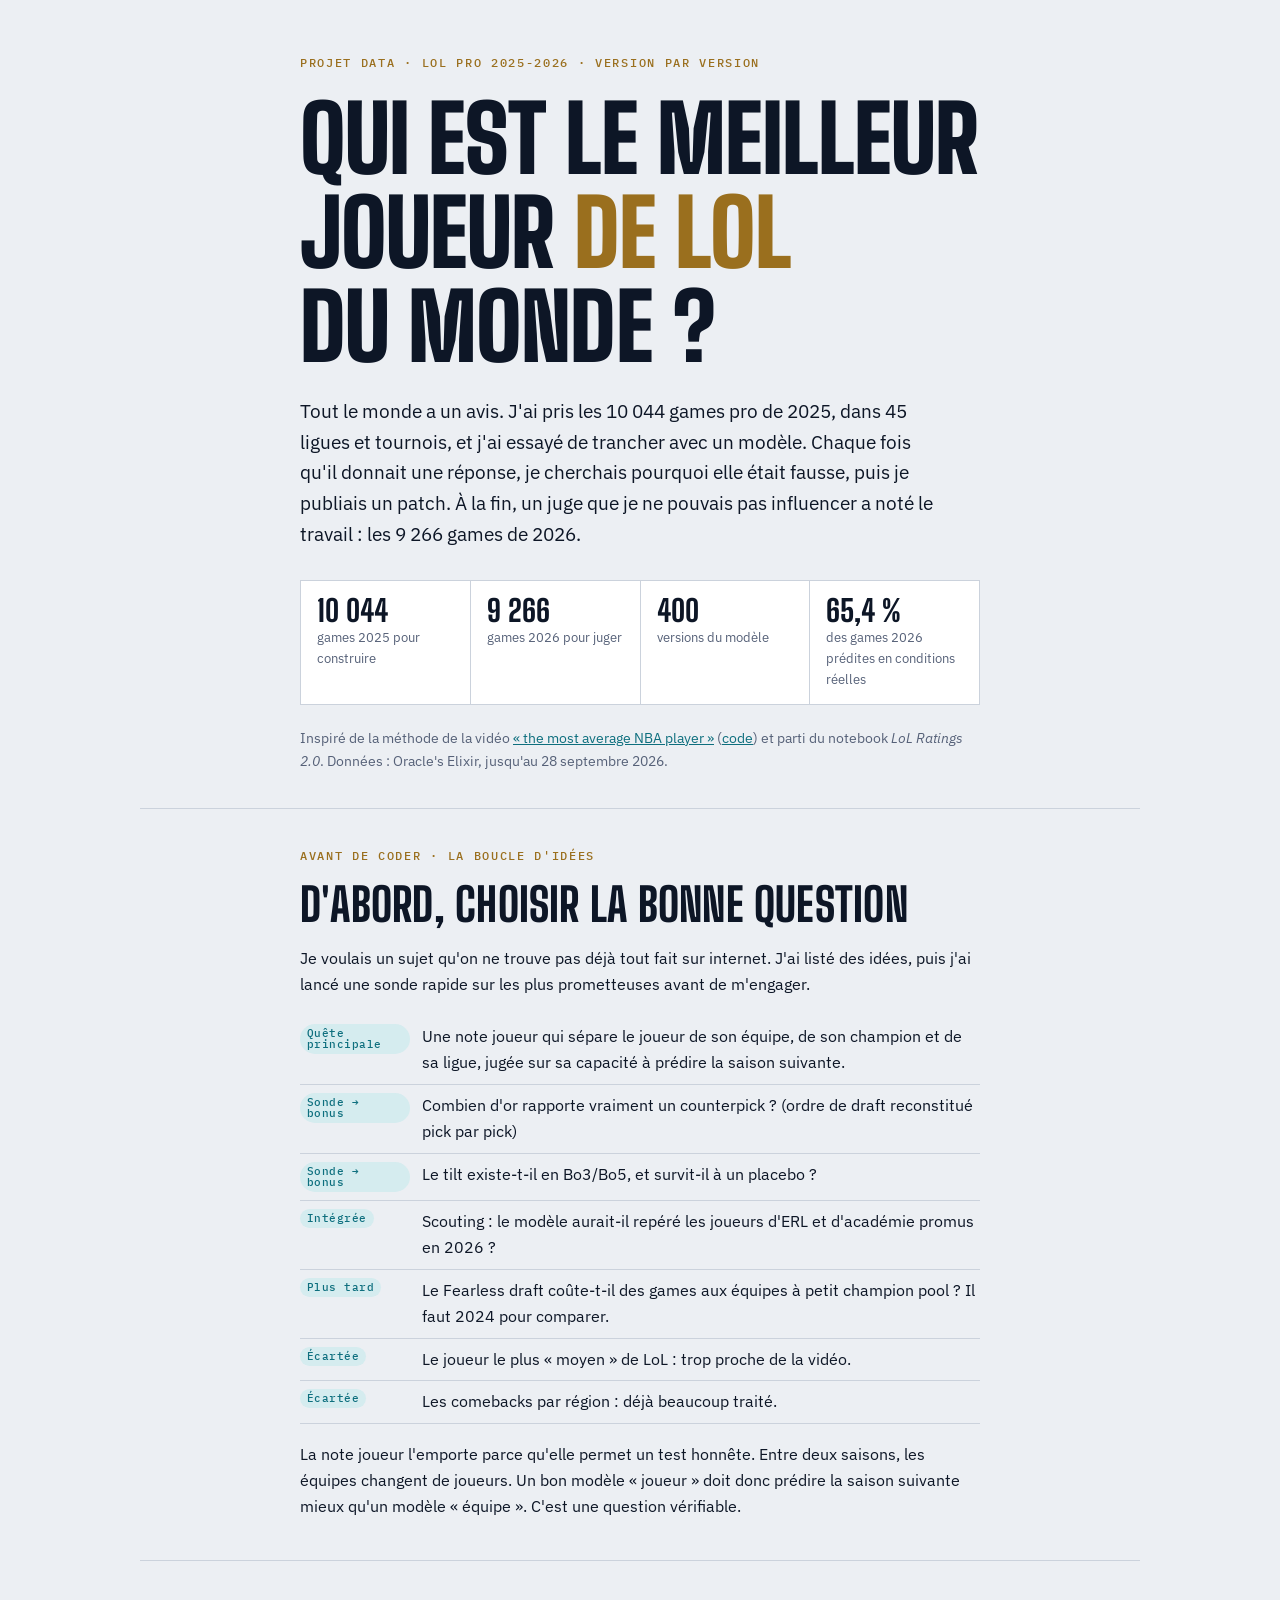
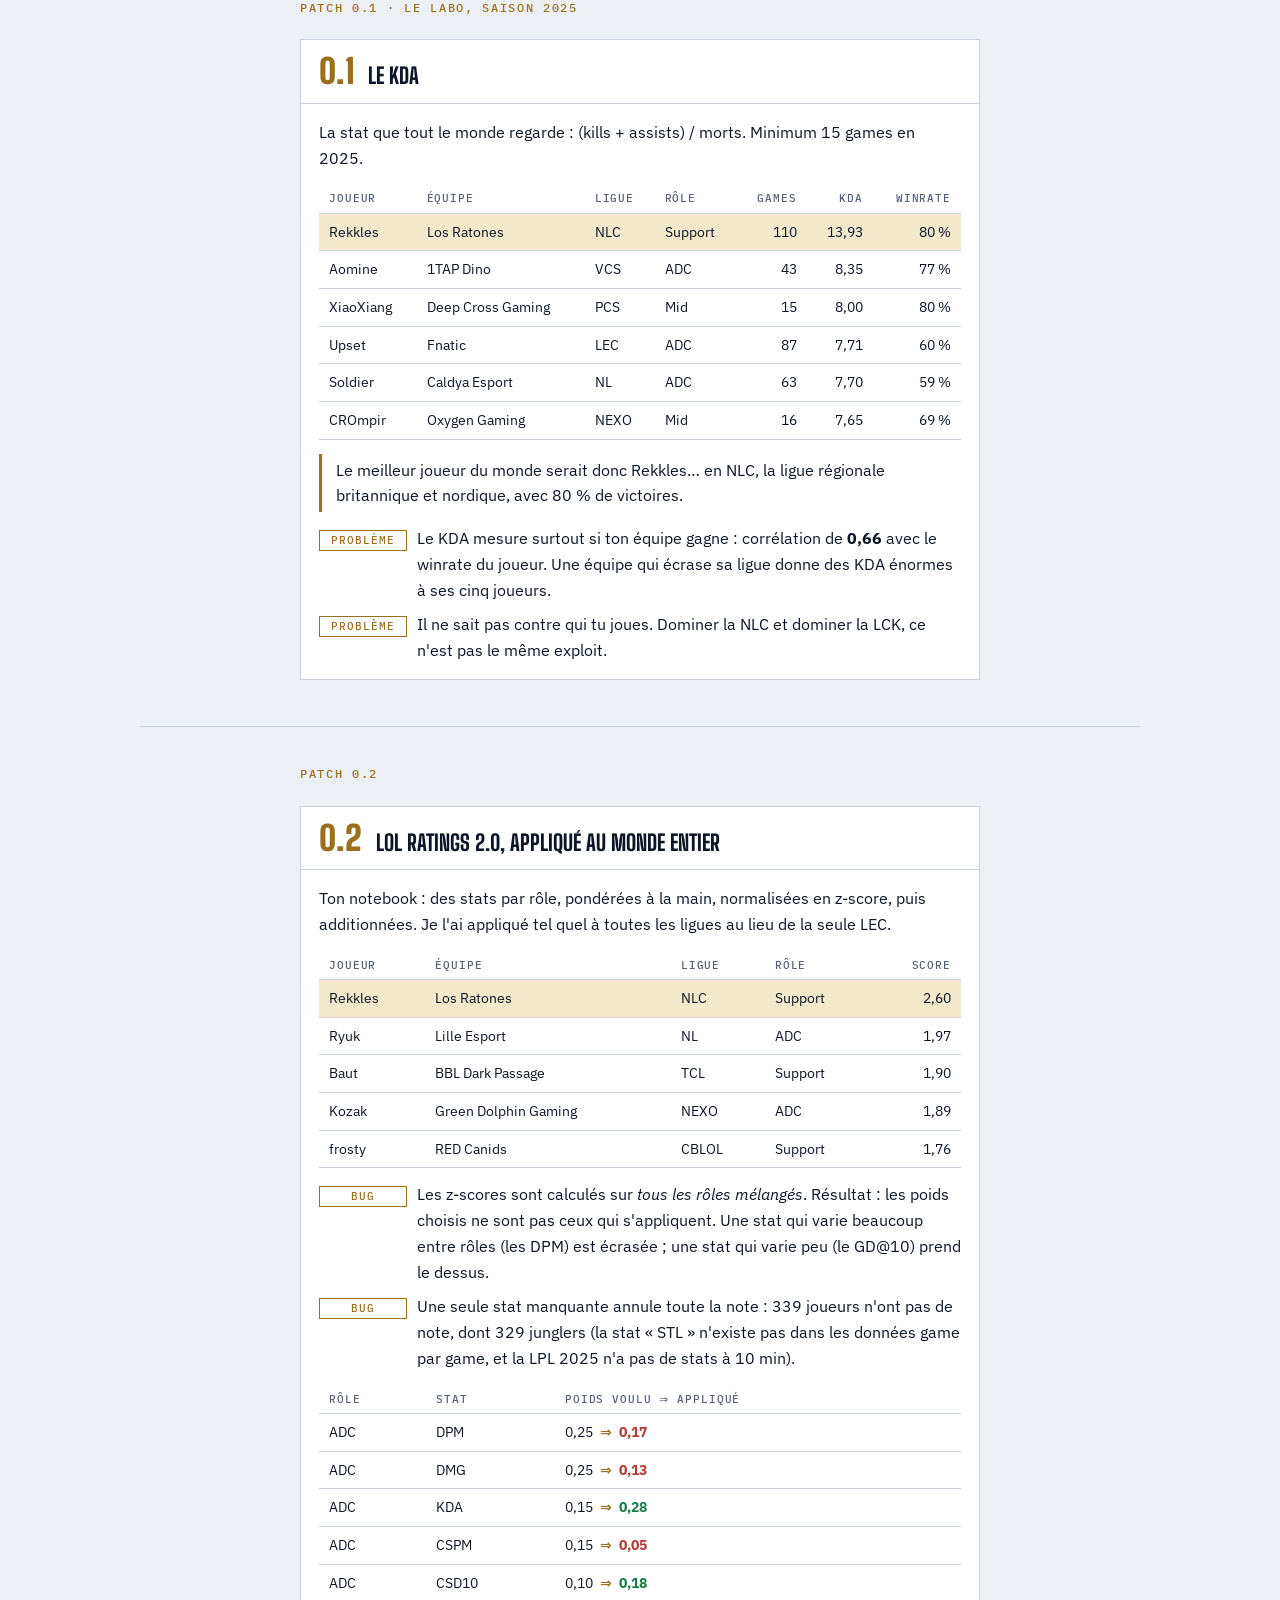
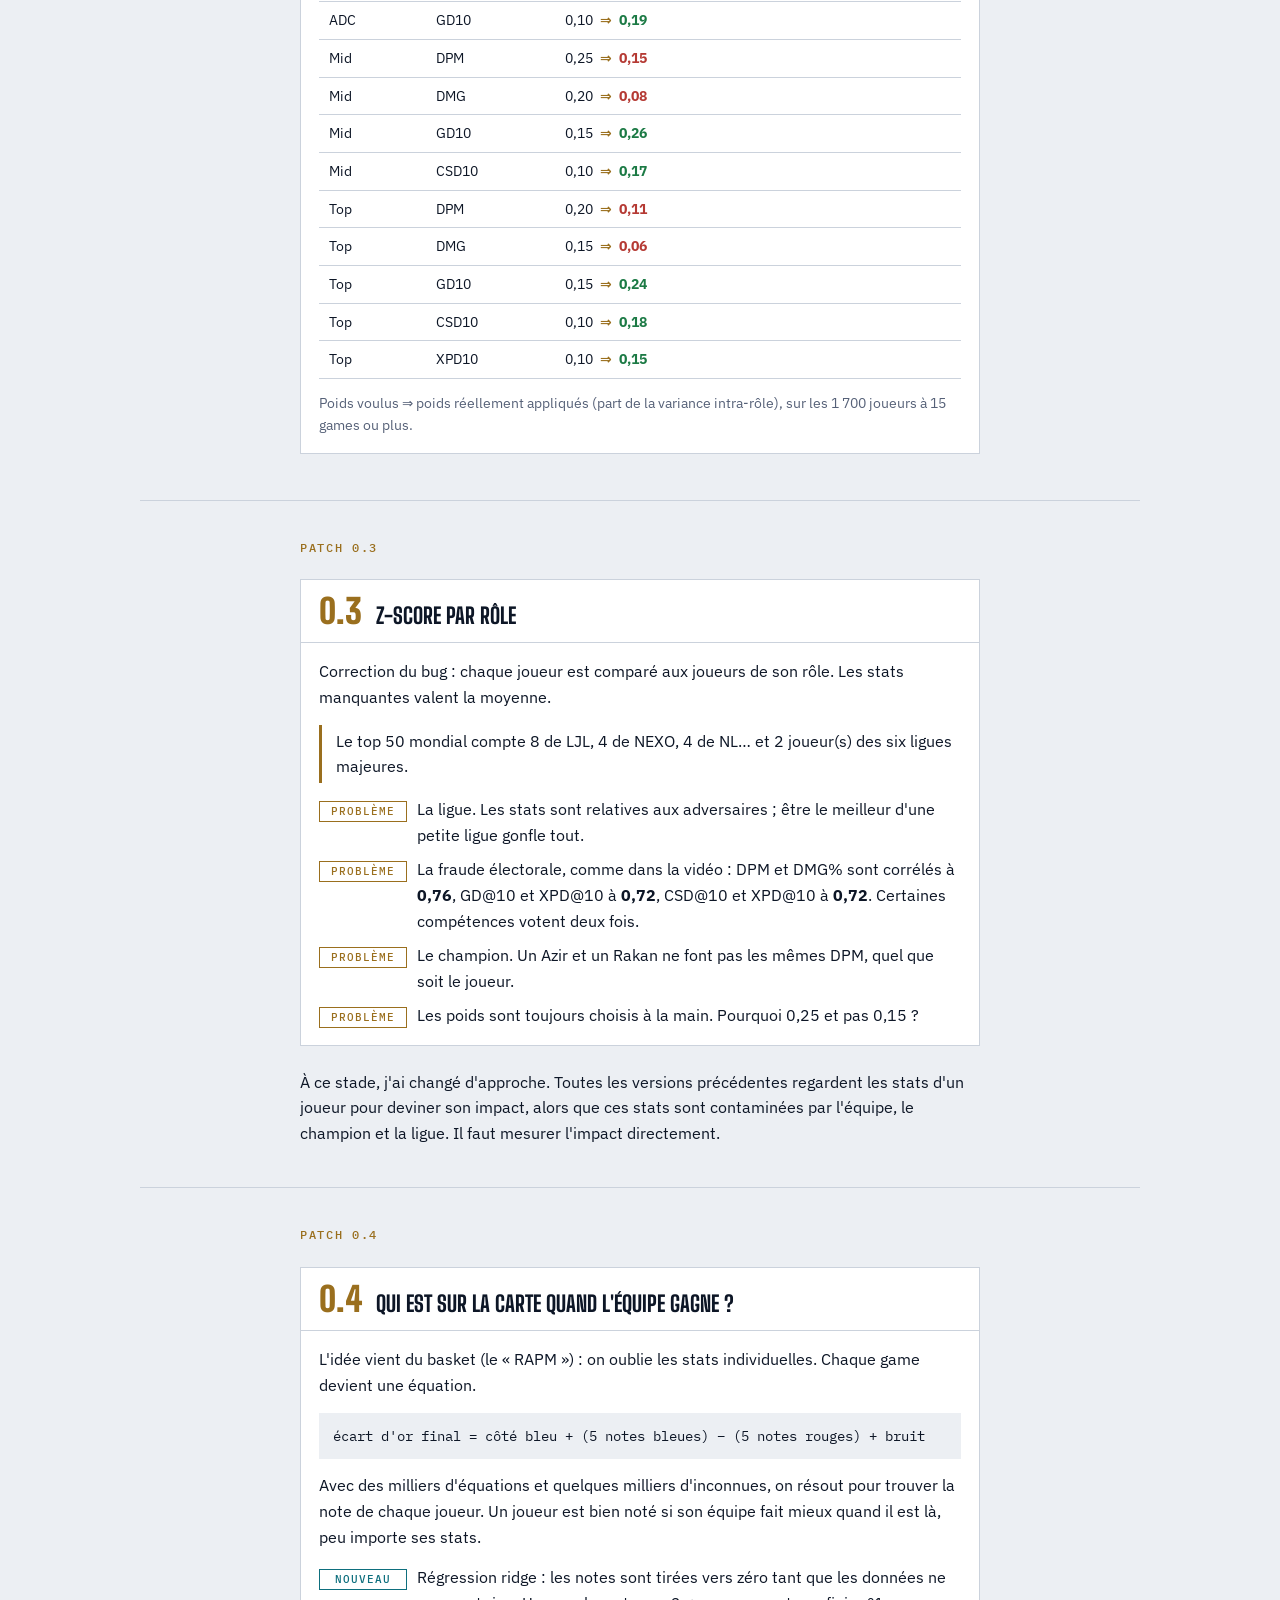
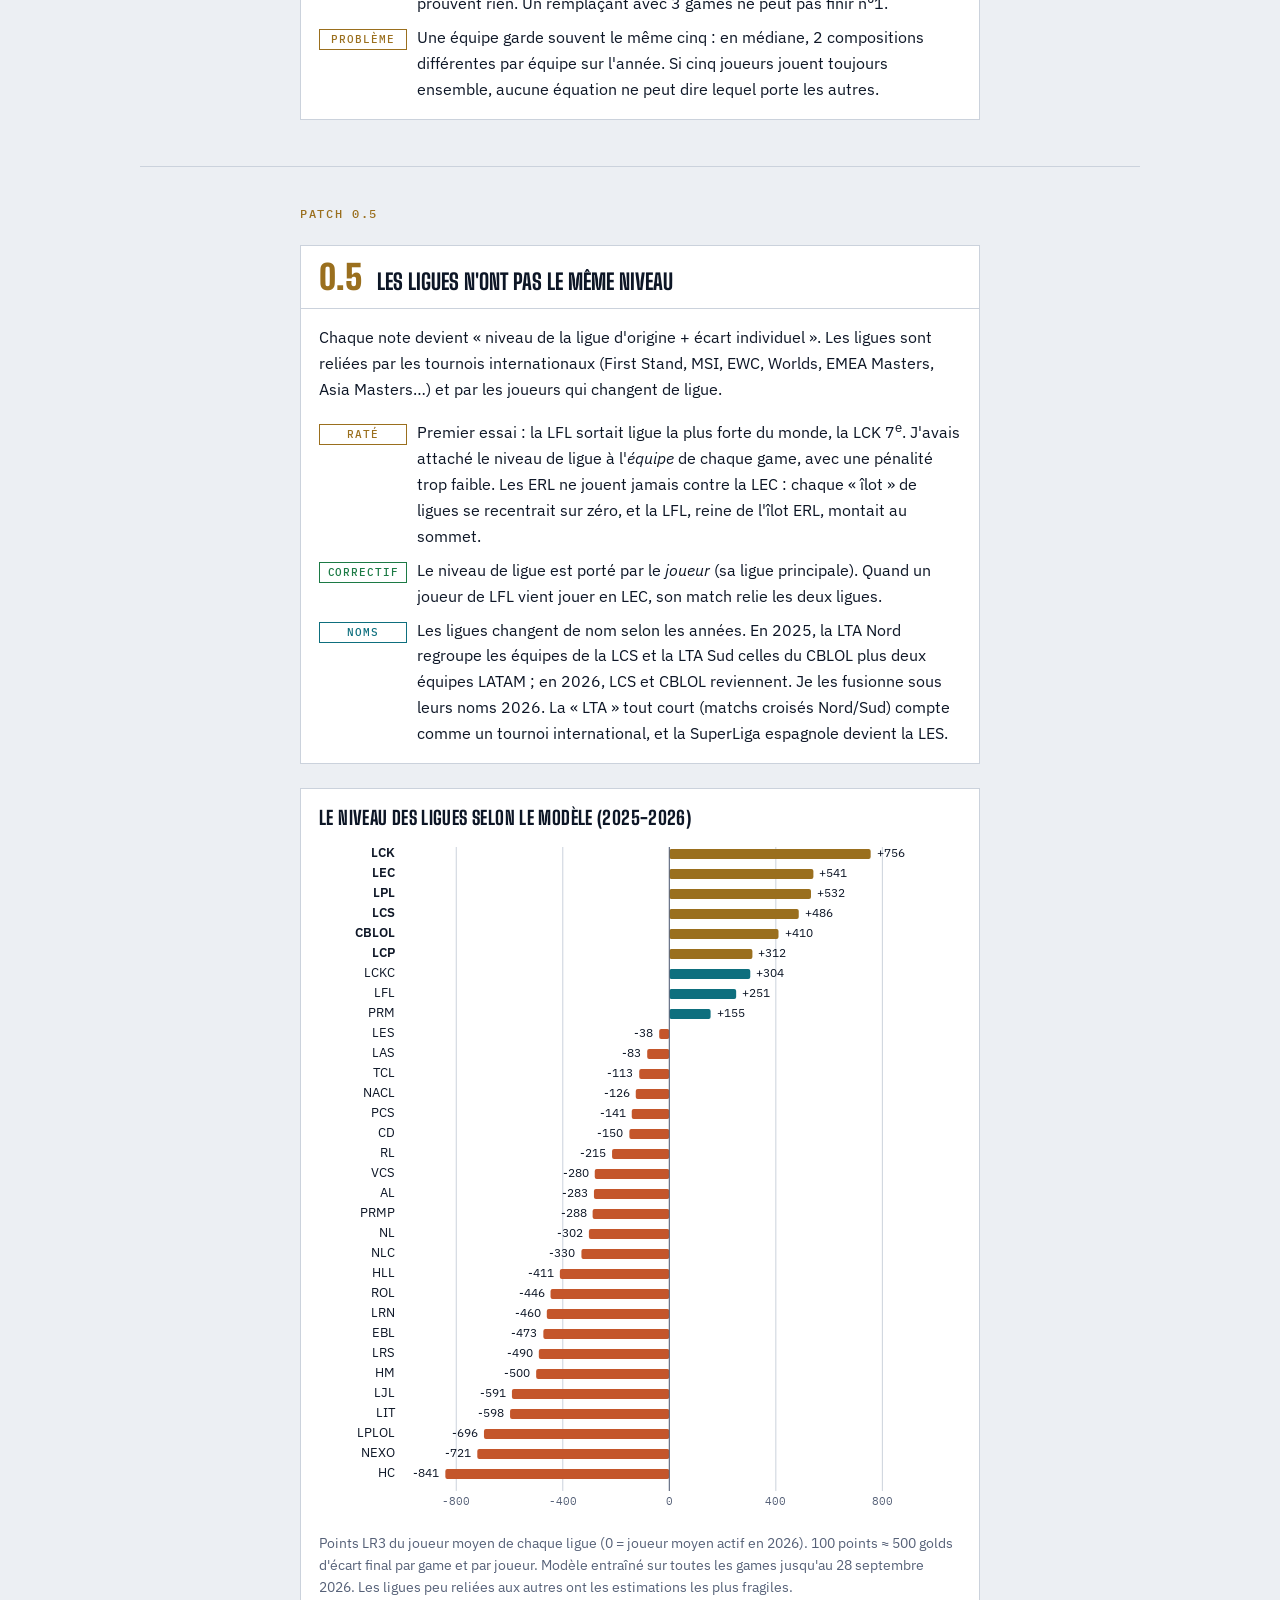
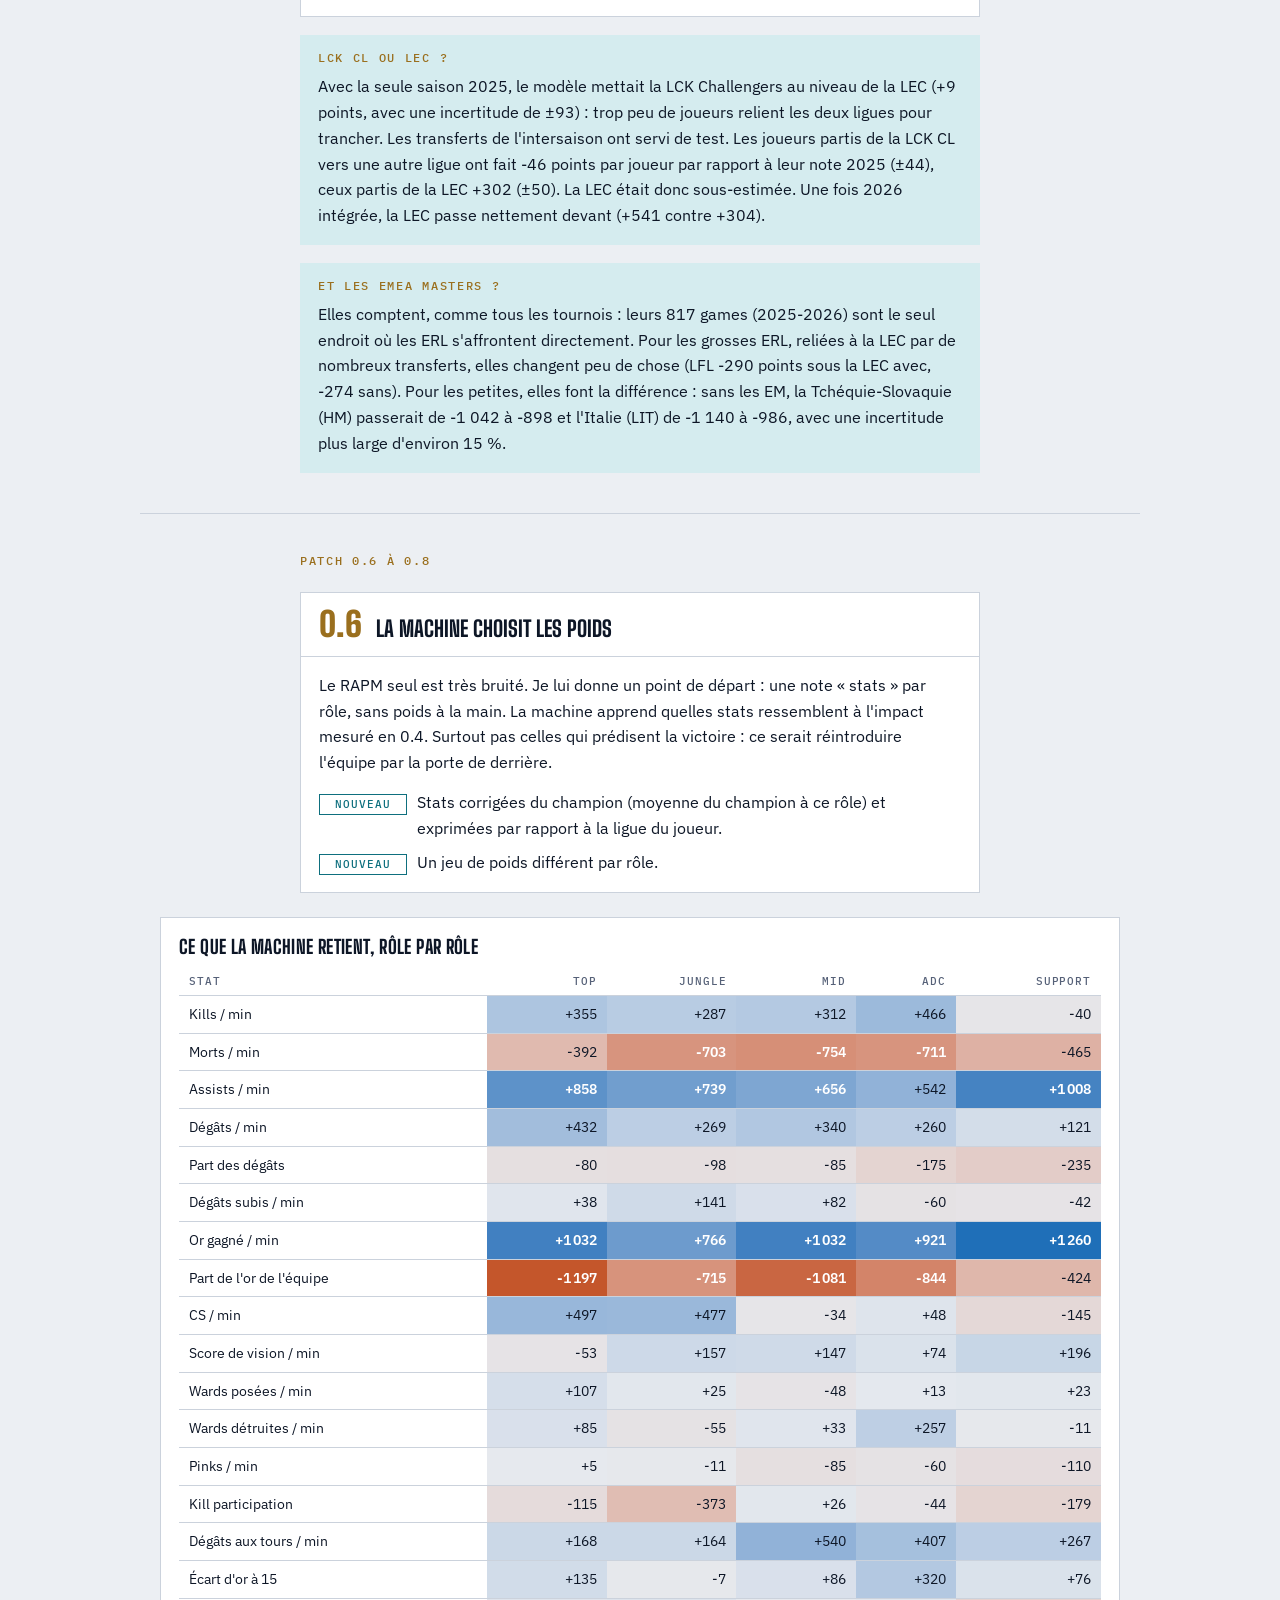
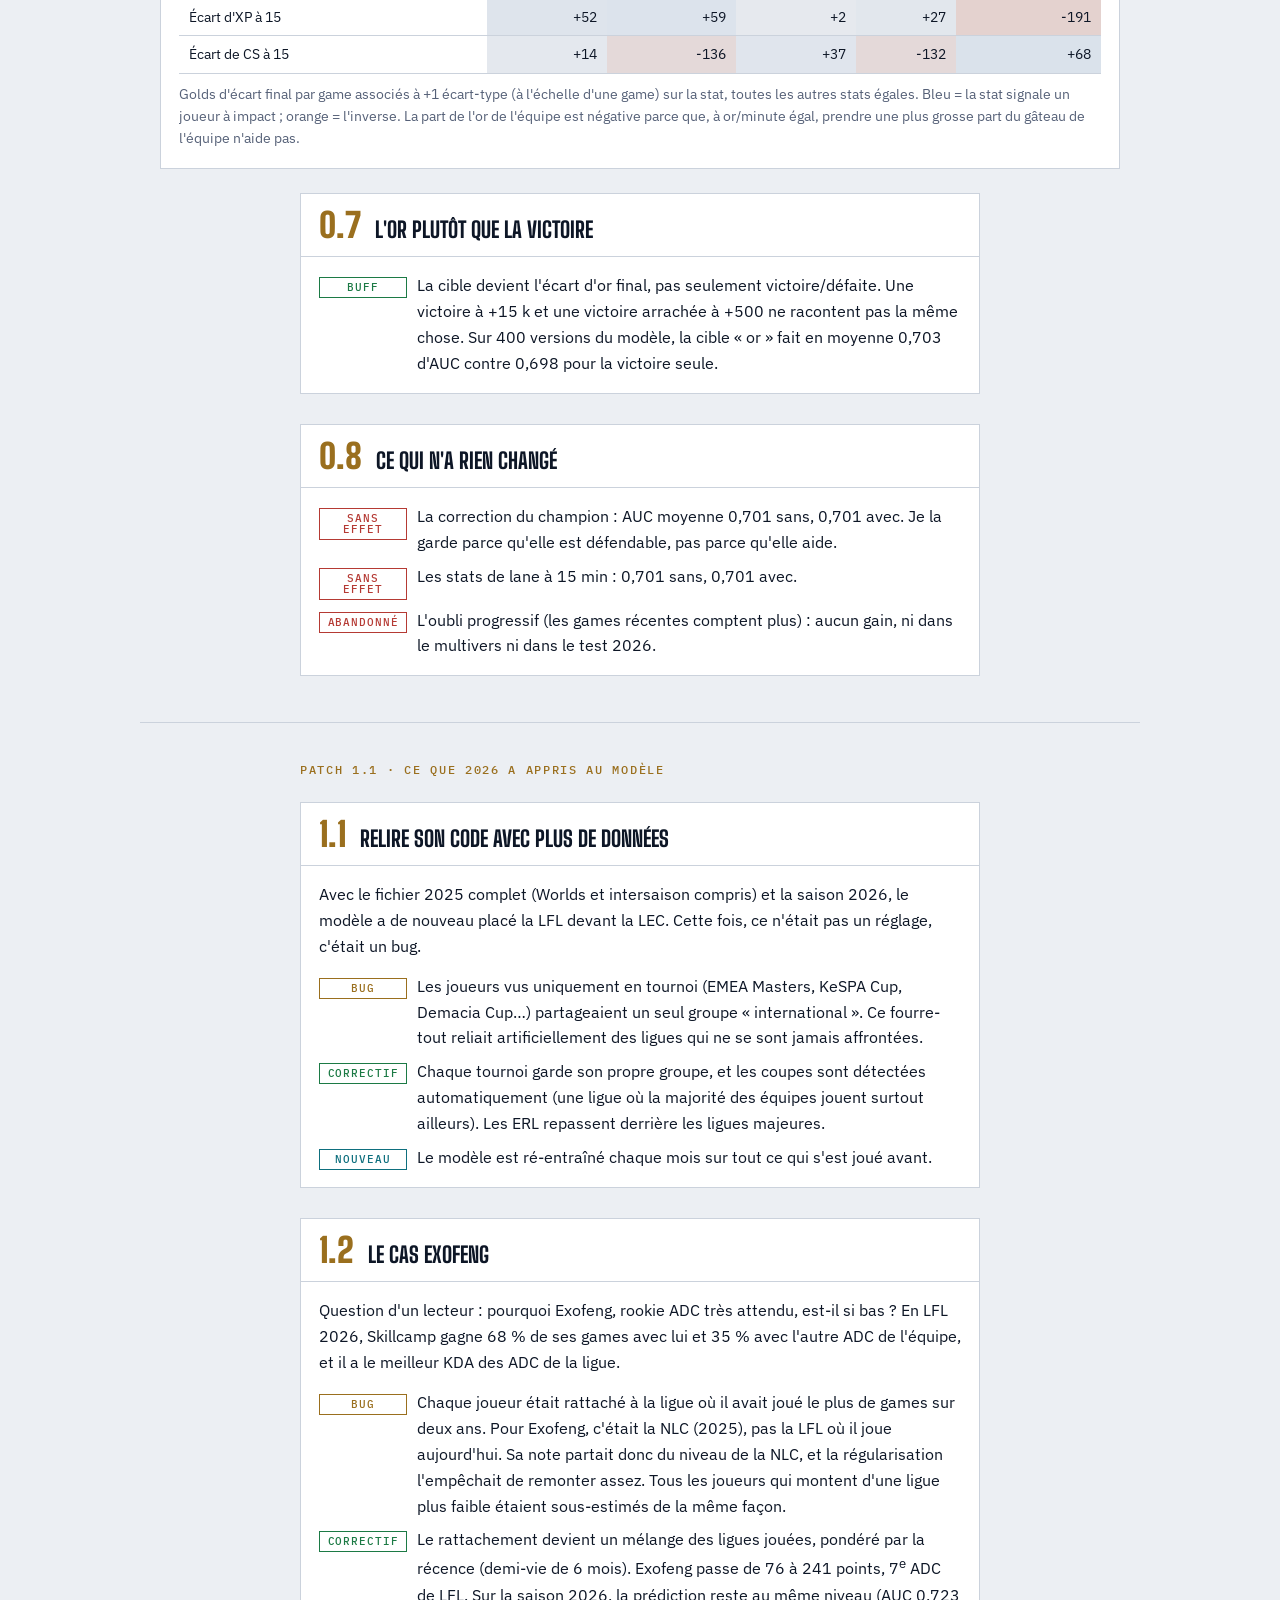
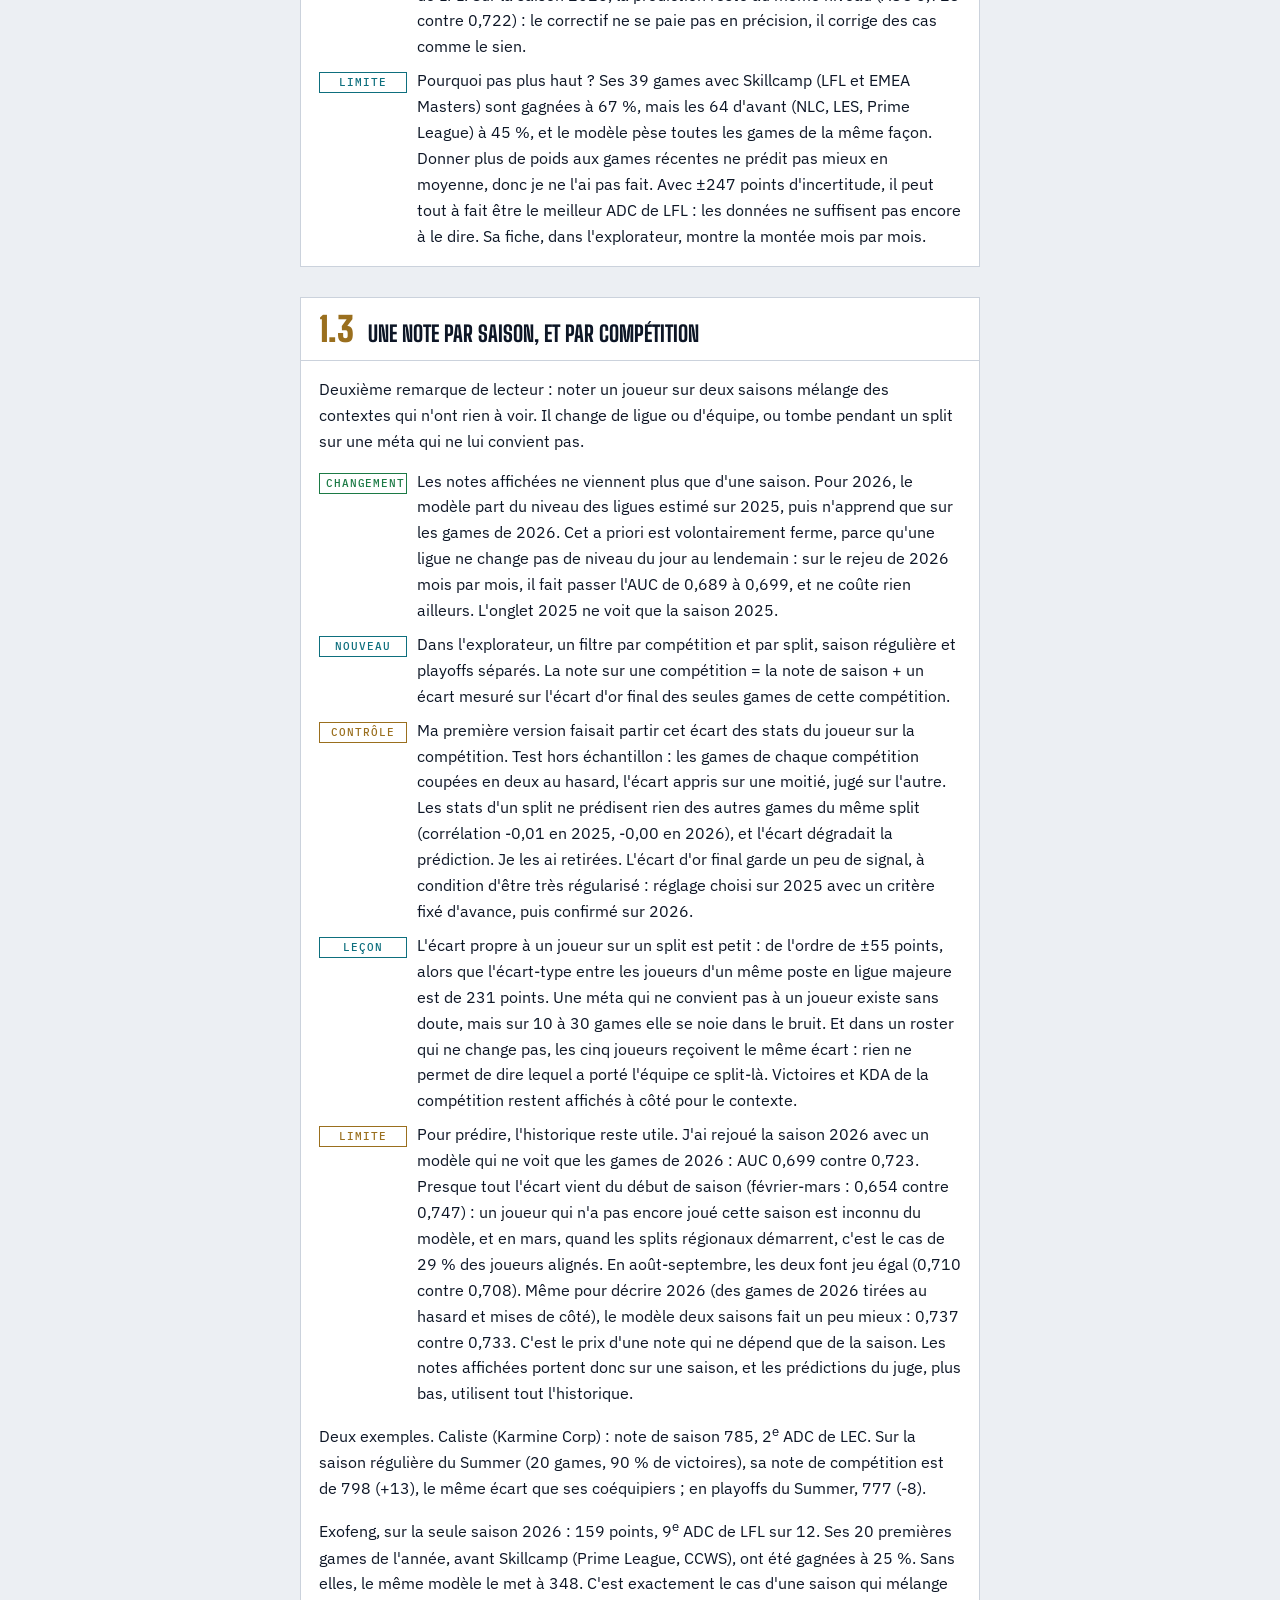
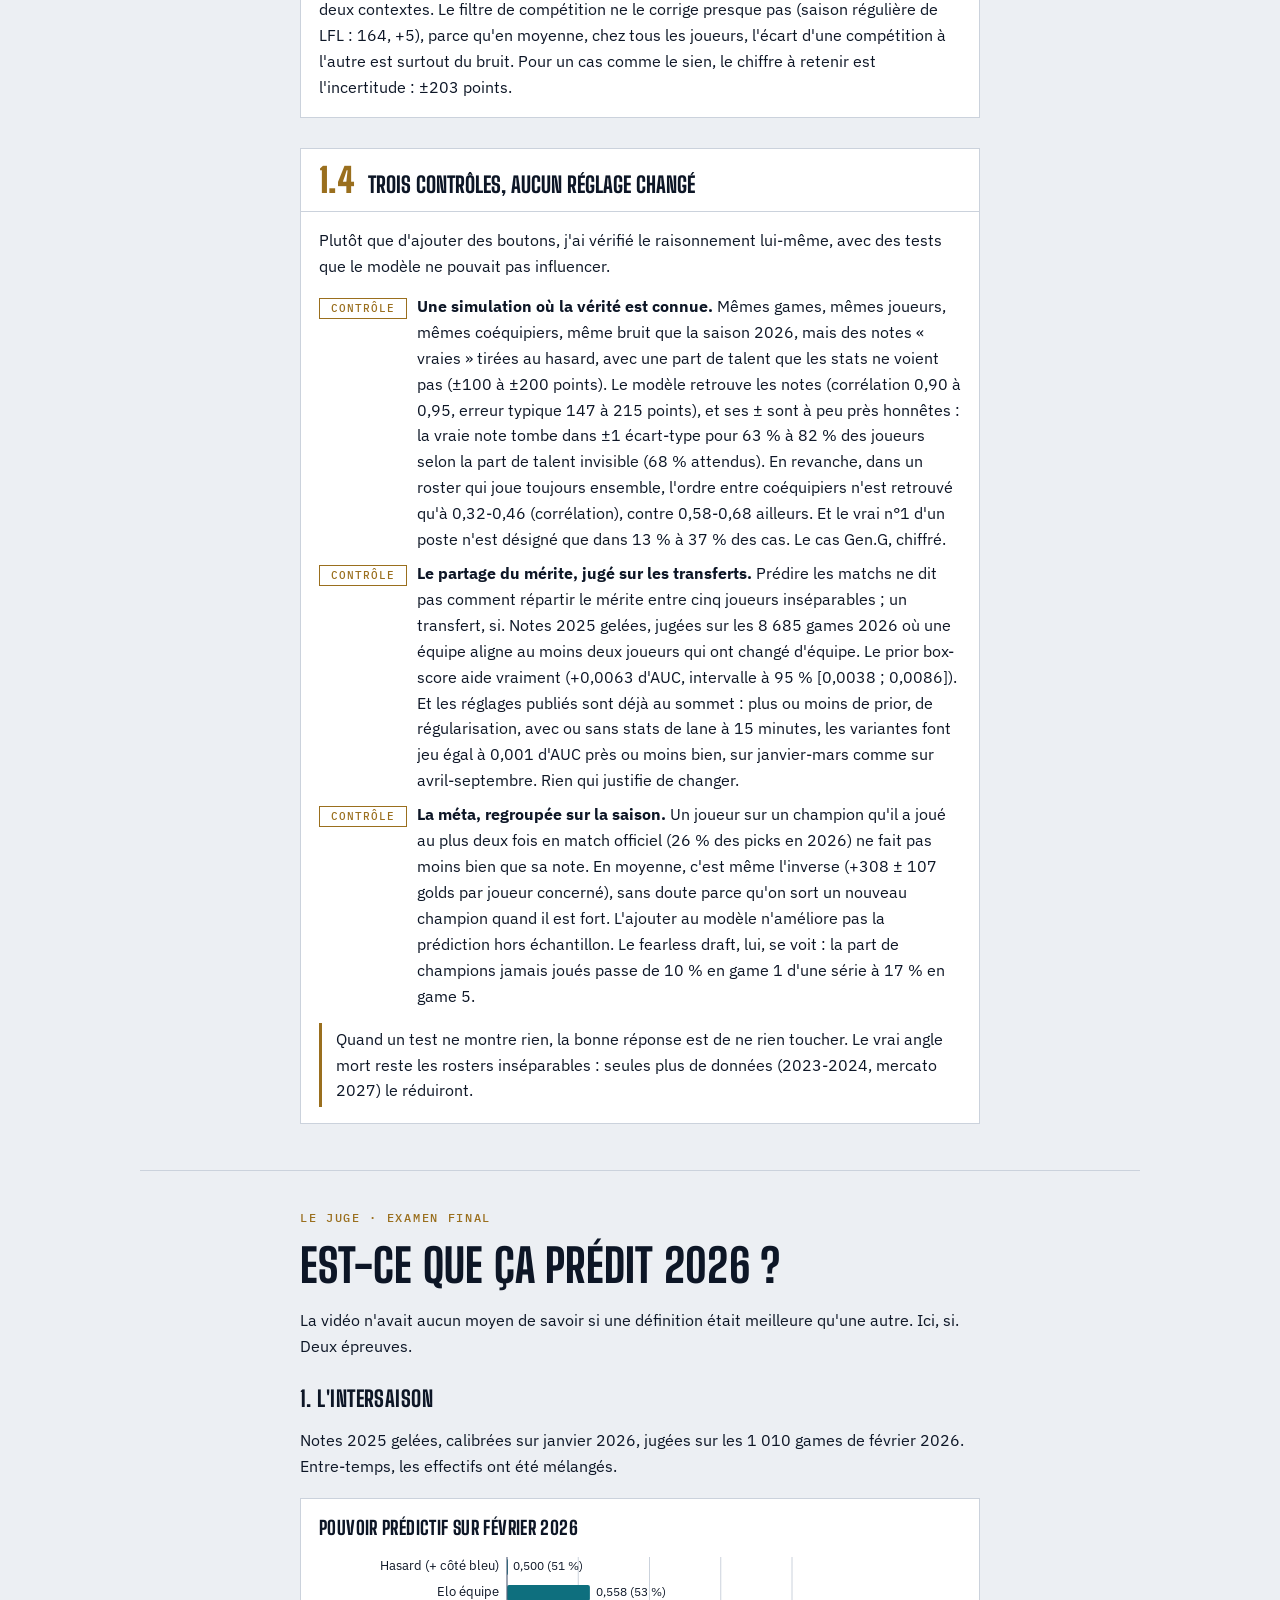
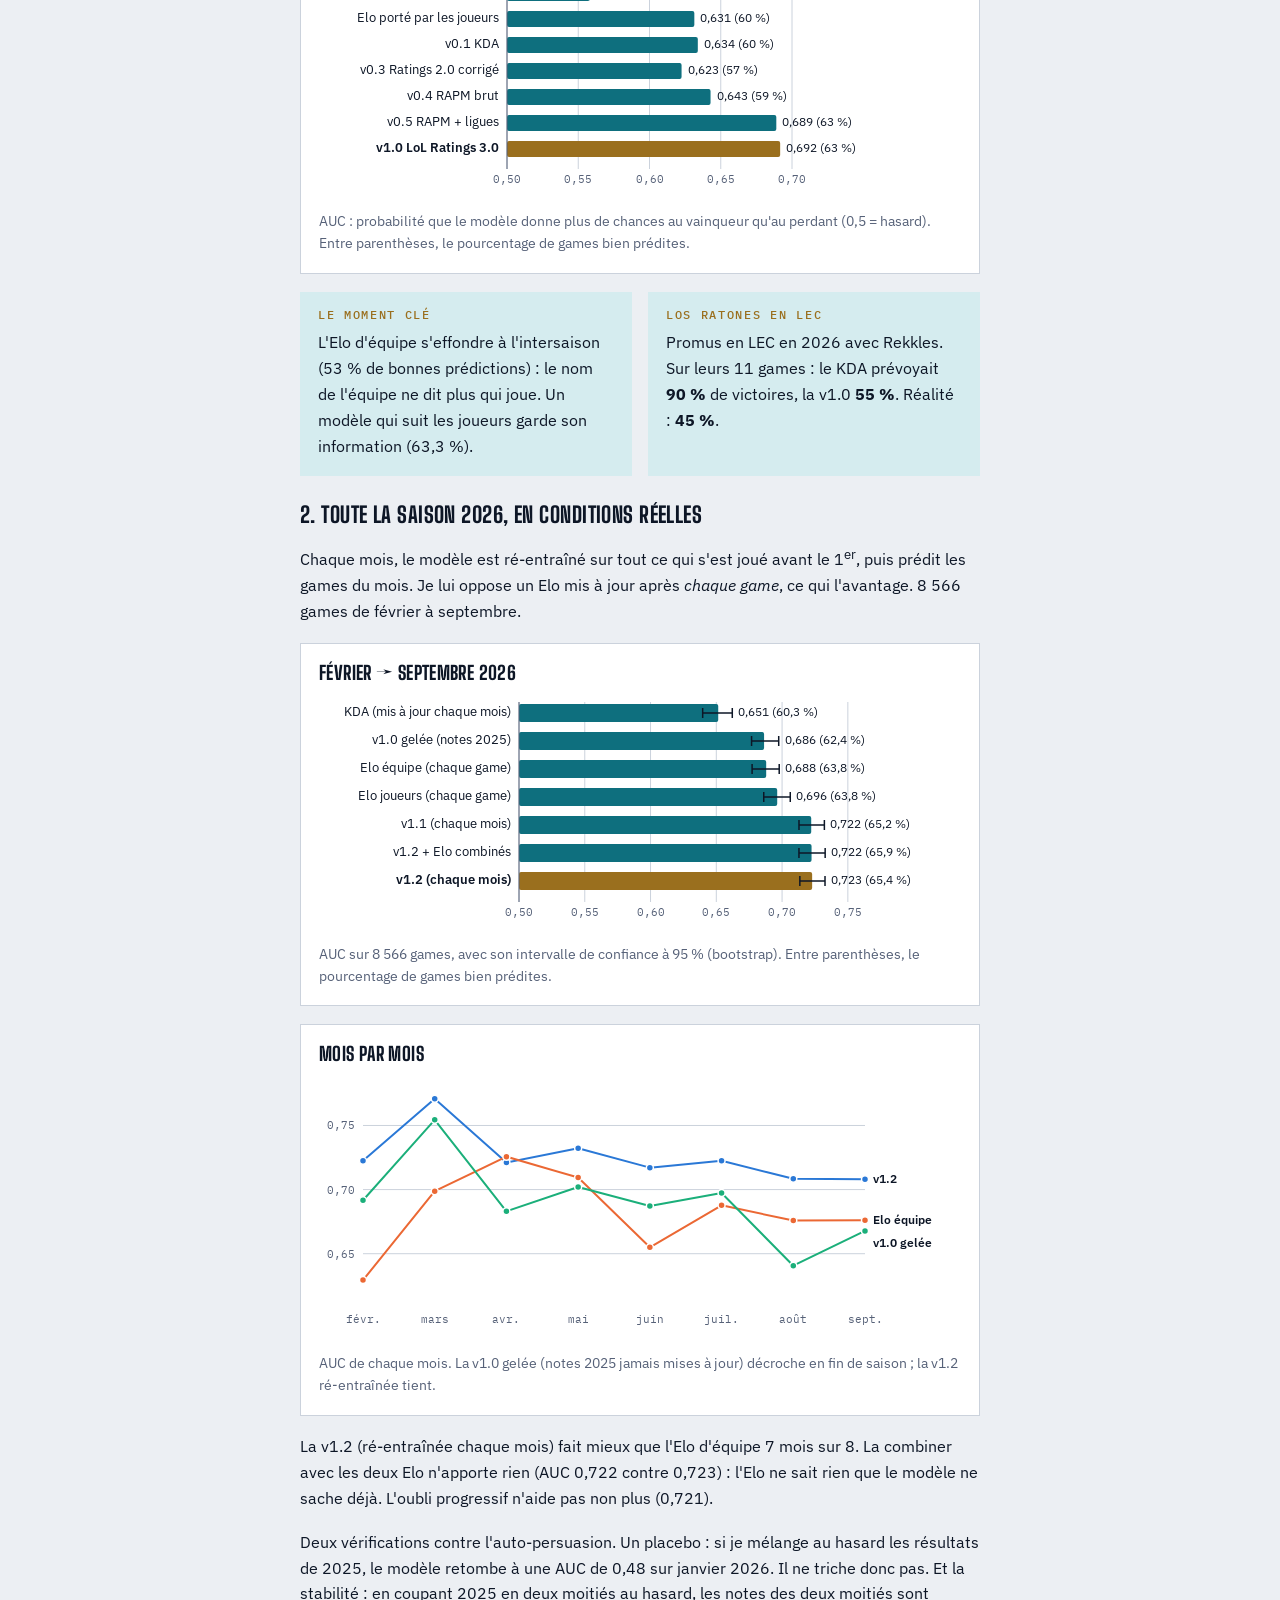
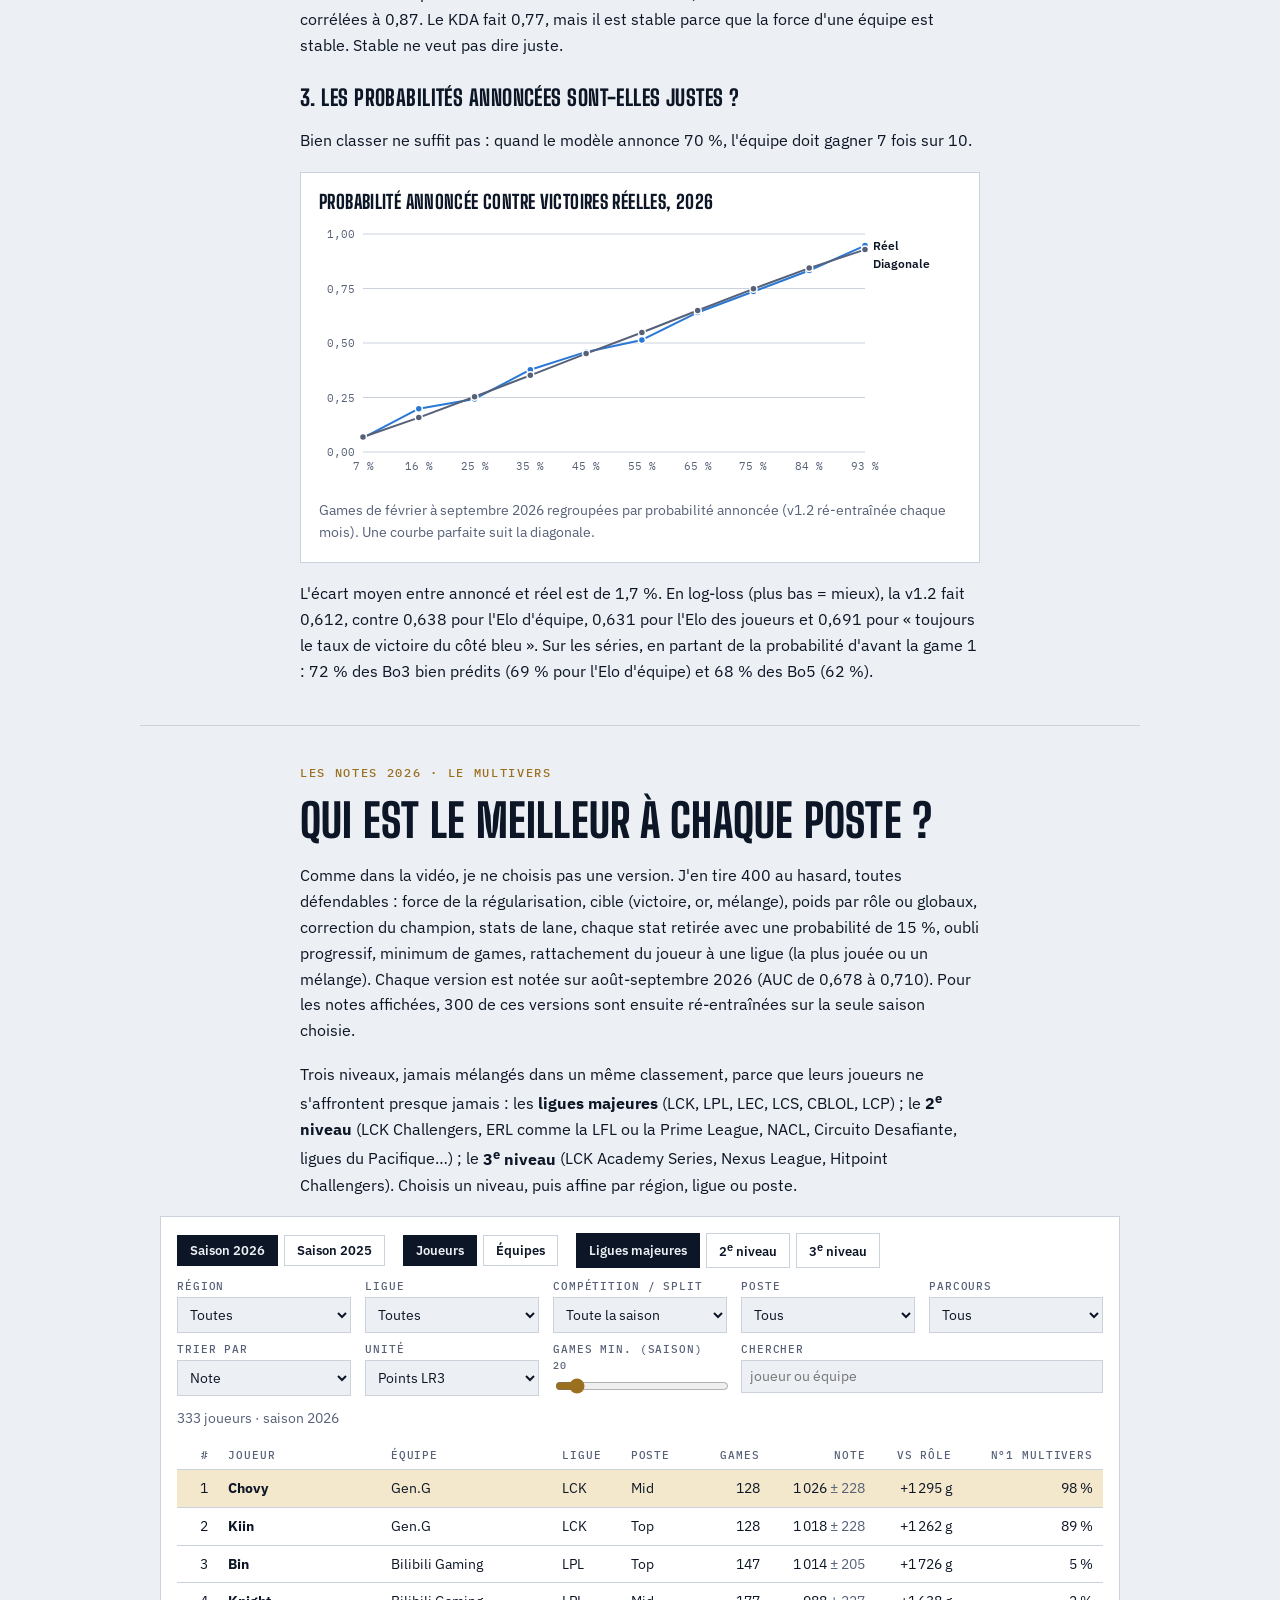
==== commit ee728538: "Reproducibility: clean-room re-run, patch 1.2 reference produced by the pipeline A fresh clone with " ====
--- a/docs/index.html
+++ b/docs/index.html
@@ -299,7 +299,7 @@
       <p>Question d'un lecteur : pourquoi Exofeng, rookie ADC très attendu, est-il si bas&nbsp;? En LFL 2026, Skillcamp gagne 68&nbsp;% de ses games avec lui et 35&nbsp;% avec l'autre ADC de l'équipe, et il a le meilleur KDA des ADC de la ligue.</p>
       <ul class="changes">
         <li><span class="tag bug">Bug</span><span>Chaque joueur était rattaché à la ligue où il avait joué le plus de games sur deux ans. Pour Exofeng, c'était la NLC (2025), pas la LFL où il joue aujourd'hui. Sa note partait donc du niveau de la NLC, et la régularisation l'empêchait de remonter assez. Tous les joueurs qui montent d'une ligue plus faible étaient sous-estimés de la même façon.</span></li>
-        <li><span class="tag buff">Correctif</span><span>Le rattachement devient un mélange des ligues jouées, pondéré par la récence (demi-vie de 6 mois). Exofeng passe de 42 à 241 points, 7<sup>e</sup> ADC de LFL. Sur la saison 2026, la prédiction reste au même niveau (AUC 0,723 contre 0,722) : le correctif ne se paie pas en précision, il corrige des cas comme le sien.</span></li>
+        <li><span class="tag buff">Correctif</span><span>Le rattachement devient un mélange des ligues jouées, pondéré par la récence (demi-vie de 6 mois). Exofeng passe de 76 à 241 points, 7<sup>e</sup> ADC de LFL. Sur la saison 2026, la prédiction reste au même niveau (AUC 0,723 contre 0,722) : le correctif ne se paie pas en précision, il corrige des cas comme le sien.</span></li>
         <li><span class="tag new">Limite</span><span>Pourquoi pas plus haut&nbsp;? Ses 39 games avec Skillcamp (LFL et EMEA Masters) sont gagnées à 67&nbsp;%, mais les 64 d'avant (NLC, LES, Prime League) à 45&nbsp;%, et le modèle pèse toutes les games de la même façon. Donner plus de poids aux games récentes ne prédit pas mieux en moyenne, donc je ne l'ai pas fait. Avec ±247 points d'incertitude, il peut tout à fait être le meilleur ADC de LFL : les données ne suffisent pas encore à le dire. Sa fiche, dans l'explorateur, montre la montée mois par mois.</span></li>
       </ul>
     </div>
@@ -478,7 +478,7 @@
 </div>
 <div class="tip" id="tip"></div>
 
-<script id="data" type="application/json">{"v01": [{"name": "Rekkles", "team": "Los Ratones", "league": "NLC", "role": "Support", "GP": 110, "KDA": 13.93, "W": 0.8}, {"name": "Aomine", "team": "1TAP Dino", "league": "VCS", "role": "ADC", "GP": 43, "KDA": 8.35, "W": 0.77}, {"name": "XiaoXiang", "team": "Deep Cross Gaming", "league": "PCS", "role": "Mid", "GP": 15, "KDA": 8.0, "W": 0.8}, {"name": "Upset", "team": "Fnatic", "league": "LEC", "role": "ADC", "GP": 87, "KDA": 7.71, "W": 0.6}, {"name": "Soldier", "team": "Caldya Esport", "league": "NL", "role": "ADC", "GP": 63, "KDA": 7.7, "W": 0.59}, {"name": "CROmpir", "team": "Oxygen Gaming", "league": "NEXO", "role": "Mid", "GP": 16, "KDA": 7.65, "W": 0.69}], "v01_corr": 0.6628154148935778, "v02": [{"name": "Rekkles", "team": "Los Ratones", "league": "NLC", "role": "Support", "GP": 110, "v02": 2.6, "W": 0.8}, {"name": "Ryuk", "team": "Lille Esport", "league": "NL", "role": "ADC", "GP": 18, "v02": 1.97, "W": 0.61}, {"name": "Baut", "team": "BBL Dark Passage", "league": "TCL", "role": "Support", "GP": 22, "v02": 1.9, "W": 0.5}, {"name": "Kozak", "team": "Green Dolphin Gaming", "league": "NEXO", "role": "ADC", "GP": 16, "v02": 1.89, "W": 0.56}, {"name": "frosty", "team": "RED Canids", "league": "CBLOL", "role": "Support", "GP": 63, "v02": 1.76, "W": 0.51}], "v02_eff": {"Top": {"DPM": 0.109, "DMG": 0.061, "GD10": 0.239, "CSD10": 0.178, "XPD10": 0.153, "KP": 0.12, "KDA": 0.093, "TDPG": 0.047}, "Jungle": {"KP": 0.175, "GD10": 0.253, "XPD10": 0.155, "FB": 0.18, "DPM": 0.046, "KDA": 0.114, "STL": 0.062, "GOLD": 0.015}, "Mid": {"DPM": 0.148, "DMG": 0.081, "GD10": 0.255, "CSD10": 0.171, "KP": 0.139, "KDA": 0.148, "FB": 0.058}, "ADC": {"DPM": 0.174, "DMG": 0.129, "KDA": 0.277, "CSPM": 0.047, "CSD10": 0.182, "GD10": 0.191}, "Support": {"KP": 0.232, "WPM": 0.098, "CWPM": 0.17, "WCPM": 0.104, "KDA": 0.221, "FB": 0.127, "GD10": 0.048}}, "v02_nan": 339, "v02_nan_jng": 329, "n15": 1700, "v03_top50": {"LJL": 8, "NEXO": 4, "NL": 4, "LPLOL": 4, "LRN": 3, "LFL": 3, "NLC": 2, "LRS": 2, "NACL": 2, "HC": 2, "TCL": 2, "LIT": 2, "LES": 2, "AL": 1, "HM": 1, "ROL": 1, "EBL": 1, "LAS": 1, "PCS": 1, "LCKC": 1, "CBLOL": 1, "LPL": 1, "VCS": 1}, "v03_top50_major": 2, "pairs": {"CSD10|GD10": 0.67, "CSD10|XPD10": 0.72, "CSPM|GOLD": 0.72, "CWPM|WPM": 0.74, "DMG|DPM": 0.76, "DMG|GOLD": 0.69, "GD10|XPD10": 0.72}, "leagues2025": {"LCK": 640.0, "LPL": 410.0, "LCKC": 374.0, "LEC": 366.0, "LCS": 348.0, "LFL": 342.0, "LCP": 235.0, "PRM": 207.0, "LES": 191.0, "CBLOL": 190.0, "TCL": 121.0, "NL": 56.0, "NLC": -35.0, "RL": -68.0, "PCS": -126.0, "AL": -135.0, "PRMP": -155.0, "HM": -199.0, "HLL": -239.0, "VCS": -249.0, "CD": -260.0, "NACL": -270.0, "ROL": -295.0, "EBL": -332.0, "LIT": -350.0, "LPLOL": -416.0, "LRN": -455.0, "HC": -470.0, "LAS": -505.0, "NEXO": -546.0, "LJL": -564.0, "LRS": -683.0}, "leagues_now": {"LCK": 756.0, "LEC": 541.0, "LPL": 532.0, "LCS": 486.0, "CBLOL": 410.0, "LCP": 312.0, "LCKC": 304.0, "LFL": 251.0, "PRM": 155.0, "LES": -38.0, "LAS": -83.0, "TCL": -113.0, "NACL": -126.0, "PCS": -141.0, "CD": -150.0, "RL": -215.0, "VCS": -280.0, "AL": -283.0, "PRMP": -288.0, "NL": -302.0, "NLC": -330.0, "HLL": -411.0, "ROL": -446.0, "LRN": -460.0, "EBL": -473.0, "LRS": -490.0, "HM": -500.0, "LJL": -591.0, "LIT": -598.0, "LPLOL": -696.0, "NEXO": -721.0, "HC": -841.0}, "league_check": {"diff": {"LCKC-LEC": [9, 93], "LEC-LCS": [18, 83], "LCK-LPL": [230, 60], "LPL-LEC": [45, 71], "LFL-LEC": [-23, 142], "LCKC-LCK": [-265, 84], "LCKC-LFL": [32, 149]}, "movers": [{"origine": "LCS", "points_par_joueur": -350.0, "se": 70.0, "games": 515, "joueurs": 11}, {"origine": "NEXO", "points_par_joueur": -156.0, "se": 73.0, "games": 356, "joueurs": 30}, {"origine": "NLC", "points_par_joueur": -135.0, "se": 44.0, "games": 1032, "joueurs": 41}, {"origine": "PRMP", "points_par_joueur": -85.0, "se": 62.0, "games": 154, "joueurs": 15}, {"origine": "LCKC", "points_par_joueur": -46.0, "se": 44.0, "games": 1270, "joueurs": 26}, {"origine": "LES", "points_par_joueur": -18.0, "se": 47.0, "games": 1257, "joueurs": 32}, {"origine": "LCP", "points_par_joueur": -10.0, "se": 57.0, "games": 707, "joueurs": 14}, {"origine": "PRM", "points_par_joueur": 0.0, "se": 70.0, "games": 747, "joueurs": 24}, {"origine": "LIT", "points_par_joueur": 18.0, "se": 50.0, "games": 603, "joueurs": 21}, {"origine": "HLL", "points_par_joueur": 25.0, "se": 75.0, "games": 618, "joueurs": 21}, {"origine": "RL", "points_par_joueur": 28.0, "se": 81.0, "games": 480, "joueurs": 12}, {"origine": "HC", "points_par_joueur": 32.0, "se": 69.0, "games": 473, "joueurs": 30}, {"origine": "LPL", "points_par_joueur": 40.0, "se": 84.0, "games": 595, "joueurs": 8}, {"origine": "PCS", "points_par_joueur": 63.0, "se": 43.0, "games": 318, "joueurs": 12}, {"origine": "LFL", "points_par_joueur": 73.0, "se": 39.0, "games": 1208, "joueurs": 30}, {"origine": "NL", "points_par_joueur": 76.0, "se": 42.0, "games": 1278, "joueurs": 38}, {"origine": "CBLOL", "points_par_joueur": 104.0, "se": 78.0, "games": 576, "joueurs": 13}, {"origine": "EBL", "points_par_joueur": 127.0, "se": 61.0, "games": 712, "joueurs": 24}, {"origine": "HM", "points_par_joueur": 148.0, "se": 63.0, "games": 912, "joueurs": 24}, {"origine": "ROL", "points_par_joueur": 163.0, "se": 72.0, "games": 484, "joueurs": 21}, {"origine": "TCL", "points_par_joueur": 171.0, "se": 59.0, "games": 974, "joueurs": 20}, {"origine": "CD", "points_par_joueur": 178.0, "se": 68.0, "games": 361, "joueurs": 15}, {"origine": "LRN", "points_par_joueur": 210.0, "se": 81.0, "games": 274, "joueurs": 9}, {"origine": "NACL", "points_par_joueur": 248.0, "se": 97.0, "games": 320, "joueurs": 8}, {"origine": "AL", "points_par_joueur": 281.0, "se": 52.0, "games": 897, "joueurs": 28}, {"origine": "LCK", "points_par_joueur": 283.0, "se": 72.0, "games": 632, "joueurs": 8}, {"origine": "LEC", "points_par_joueur": 302.0, "se": 50.0, "games": 615, "joueurs": 12}, {"origine": "LPLOL", "points_par_joueur": 305.0, "se": 72.0, "games": 506, "joueurs": 30}, {"origine": "LAS", "points_par_joueur": 308.0, "se": 59.0, "games": 502, "joueurs": 19}, {"origine": "VCS", "points_par_joueur": 410.0, "se": 91.0, "games": 253, "joueurs": 6}]}, "prior_w": {"ADC": {"kpm": 465.7, "dthpm": -711.0, "apm": 541.9, "dpm": 260.1, "damageshare": -175.3, "damagetakenperminute": -59.8, "earned gpm": 921.3, "earnedgoldshare": -843.9, "cspm": 47.7, "vspm": 74.4, "wpm": 12.6, "wcpm": 257.2, "cwpm": -60.3, "kp": -43.7, "ttpm": 407.3, "golddiffat15": 320.0, "xpdiffat15": 26.6, "csdiffat15": -131.8, "has_lane": 153.5}, "Jungle": {"kpm": 287.2, "dthpm": -703.2, "apm": 738.8, "dpm": 269.3, "damageshare": -98.4, "damagetakenperminute": 140.8, "earned gpm": 765.5, "earnedgoldshare": -715.0, "cspm": 477.2, "vspm": 156.5, "wpm": 24.6, "wcpm": -55.4, "cwpm": -10.7, "kp": -372.7, "ttpm": 164.2, "golddiffat15": -7.1, "xpdiffat15": 58.7, "csdiffat15": -136.2, "has_lane": 305.7}, "Mid": {"kpm": 311.8, "dthpm": -753.7, "apm": 655.7, "dpm": 340.2, "damageshare": -85.2, "damagetakenperminute": 82.2, "earned gpm": 1031.5, "earnedgoldshare": -1080.6, "cspm": -33.5, "vspm": 147.4, "wpm": -48.2, "wcpm": 32.7, "cwpm": -84.5, "kp": 25.9, "ttpm": 540.0, "golddiffat15": 85.8, "xpdiffat15": 2.4, "csdiffat15": 36.9, "has_lane": 74.1}, "Support": {"kpm": -39.8, "dthpm": -465.2, "apm": 1007.5, "dpm": 120.6, "damageshare": -235.3, "damagetakenperminute": -42.2, "earned gpm": 1260.2, "earnedgoldshare": -424.2, "cspm": -145.2, "vspm": 196.0, "wpm": 22.6, "wcpm": -11.4, "cwpm": -110.2, "kp": -179.0, "ttpm": 267.3, "golddiffat15": 76.3, "xpdiffat15": -191.0, "csdiffat15": 67.8, "has_lane": 12.0}, "Top": {"kpm": 355.0, "dthpm": -391.6, "apm": 858.2, "dpm": 431.9, "damageshare": -80.1, "damagetakenperminute": 37.8, "earned gpm": 1032.3, "earnedgoldshare": -1197.3, "cspm": 497.1, "vspm": -52.9, "wpm": 106.6, "wcpm": 85.2, "cwpm": 4.8, "kp": -114.7, "ttpm": 167.6, "golddiffat15": 135.0, "xpdiffat15": 52.1, "csdiffat15": 13.7, "has_lane": -68.1}}, "placebo": 0.47788503156364587, "final": {"Pile ou face (+ côté bleu)": {"logloss": 0.6928323013053992, "auc": 0.5, "acc": 0.5128712871287129, "n": 1010}, "Elo équipe": {"logloss": 0.689077587155208, "auc": 0.5581642182251939, "acc": 0.5326732673267327, "n": 1010}, "Elo porté par les joueurs": {"logloss": 0.6688454443292114, "auc": 0.6314624729258875, "acc": 0.6, "n": 1010}, "v0.1 KDA": {"logloss": 0.6656734181886502, "auc": 0.6339030668298962, "acc": 0.600990099009901, "n": 1010}, "v0.3 LoL Ratings 2.0 (corrigé par rôle)": {"logloss": 0.664667297336013, "auc": 0.6225044731142293, "acc": 0.5742574257425742, "n": 1010}, "v0.4 RAPM brut": {"logloss": 0.6581165427249673, "auc": 0.6428453715039081, "acc": 0.5861386138613861, "n": 1010}, "v0.5 RAPM + ligues": {"logloss": 0.6364337702088192, "auc": 0.6889890761841981, "acc": 0.6257425742574257, "n": 1010}, "v1.0 LoL Ratings 3.0": {"logloss": 0.6334970622439308, "auc": 0.6916886398593716, "acc": 0.6326732673267327, "n": 1010, "auc_lo": 0.6601597623534156, "auc_hi": 0.7208471318754472}}, "rolling": {"total": {"v1.0 (2025 seul, gelée)": {"auc": 0.6863155832644948, "auc_lo": 0.6768128685778944, "auc_hi": 0.6974419362991577, "acc": 0.6235115573196358, "logloss": 0.6377028678896214, "n": 8566}, "v1.1 ré-entraînée chaque mois": {"auc": 0.7221571874970033, "auc_lo": 0.7128539592106404, "auc_hi": 0.7321566064120688, "acc": 0.6523464861078683, "logloss": 0.6125054114605787, "n": 8566}, "v1.1 + oubli progressif (1 an)": {"auc": 0.721319234104462, "auc_lo": 0.7116406120041802, "auc_hi": 0.7312257489314381, "acc": 0.648377305626897, "logloss": 0.6130909979948529, "n": 8566}, "v1.1 + oubli progressif (6 mois)": {"auc": 0.7185408695437752, "auc_lo": 0.7078922644648643, "auc_hi": 0.7289618716691861, "acc": 0.6491944898435676, "logloss": 0.6149345776185529, "n": 8566}, "v1.2 rattachement mixte": {"auc": 0.7228576555990734, "auc_lo": 0.7135120961872656, "auc_hi": 0.7326414038431917, "acc": 0.6538641139388279, "logloss": 0.6119650784396238, "n": 8566}, "KDA à date": {"auc": 0.6514616374119997, "auc_lo": 0.6396364821709396, "auc_hi": 0.6621457731288574, "acc": 0.6026149894933458, "logloss": 0.6580167719180531, "n": 8566}, "Elo équipe (mis à jour à chaque game)": {"auc": 0.6879202815462027, "auc_lo": 0.6772098016446777, "auc_hi": 0.6978249922295391, "acc": 0.6376371702077983, "logloss": 0.6377819509039085, "n": 8566}, "Elo joueurs (mis à jour à chaque game)": {"auc": 0.6962983359567324, "auc_lo": 0.6860712168723937, "auc_hi": 0.7062265778345215, "acc": 0.6383376138220873, "logloss": 0.6314123412547163, "n": 8566}, "v1.2 + Elo (combinés)": {"auc": 0.7224108421042537, "auc_lo": 0.7128306207758012, "auc_hi": 0.732750766656399, "acc": 0.6586504786364697, "logloss": 0.6112041194877933, "n": 8566}}, "monthly": {"v1.0 (2025 seul, gelée)": {"2026-02": {"auc": 0.6916886398593716, "acc": 0.6326732673267327, "n": 1010}, "2026-03": {"auc": 0.7543924722786194, "acc": 0.691771269177127, "n": 717}, "2026-04": {"auc": 0.6830309719512103, "acc": 0.6267942583732058, "n": 1463}, "2026-05": {"auc": 0.7020152304749874, "acc": 0.6267372600926538, "n": 1511}, "2026-06": {"auc": 0.6872058054393306, "acc": 0.6440071556350626, "n": 559}, "2026-07": {"auc": 0.6972986756511879, "acc": 0.6403712296983759, "n": 862}, "2026-08": {"auc": 0.6406649249232006, "acc": 0.592375366568915, "n": 1364}, "2026-09": {"auc": 0.6677409948542025, "acc": 0.575925925925926, "n": 1080}}, "v1.1 ré-entraînée chaque mois": {"2026-02": {"auc": 0.7241030228835107, "acc": 0.6633663366336634, "n": 1010}, "2026-03": {"auc": 0.7619592378572544, "acc": 0.6722454672245467, "n": 717}, "2026-04": {"auc": 0.7180401633354178, "acc": 0.6541353383458647, "n": 1463}, "2026-05": {"auc": 0.7322042076819149, "acc": 0.6565188616810059, "n": 1511}, "2026-06": {"auc": 0.7151412133891214, "acc": 0.6332737030411449, "n": 559}, "2026-07": {"auc": 0.7211190503317654, "acc": 0.6577726218097448, "n": 862}, "2026-08": {"auc": 0.7117421925208093, "acc": 0.656158357771261, "n": 1364}, "2026-09": {"auc": 0.7084288164665523, "acc": 0.6212962962962963, "n": 1080}}, "v1.1 + oubli progressif (1 an)": {"2026-02": {"auc": 0.7253350911887497, "acc": 0.6643564356435644, "n": 1010}, "2026-03": {"auc": 0.7567273153209433, "acc": 0.6596931659693166, "n": 717}, "2026-04": {"auc": 0.7175259731943073, "acc": 0.6507177033492823, "n": 1463}, "2026-05": {"auc": 0.73007755610535, "acc": 0.6591661151555261, "n": 1511}, "2026-06": {"auc": 0.7152719665271968, "acc": 0.6404293381037567, "n": 559}, "2026-07": {"auc": 0.7161656276957633, "acc": 0.6438515081206496, "n": 862}, "2026-08": {"auc": 0.7139882023749844, "acc": 0.655425219941349, "n": 1364}, "2026-09": {"auc": 0.7090257289879931, "acc": 0.6064814814814815, "n": 1080}}, "v1.1 + oubli progressif (6 mois)": {"2026-02": {"auc": 0.7249230938255329, "acc": 0.6623762376237624, "n": 1010}, "2026-03": {"auc": 0.7496603154771201, "acc": 0.6624825662482566, "n": 717}, "2026-04": {"auc": 0.7158703939487543, "acc": 0.6527682843472317, "n": 1463}, "2026-05": {"auc": 0.7255224509133021, "acc": 0.6611515552614163, "n": 1511}, "2026-06": {"auc": 0.7156642259414226, "acc": 0.6457960644007156, "n": 559}, "2026-07": {"auc": 0.7095086183043344, "acc": 0.648491879350348, "n": 862}, "2026-08": {"auc": 0.7133168287312583, "acc": 0.6473607038123167, "n": 1364}, "2026-09": {"auc": 0.7078216123499143, "acc": 0.6111111111111112, "n": 1080}}, "v1.2 rattachement mixte": {"2026-02": {"auc": 0.7224589572150547, "acc": 0.6613861386138614, "n": 1010}, "2026-03": {"auc": 0.7707519912540997, "acc": 0.697350069735007, "n": 717}, "2026-04": {"auc": 0.7210348971243021, "acc": 0.65892002734108, "n": 1463}, "2026-05": {"auc": 0.7322586022354407, "acc": 0.6545334215751158, "n": 1511}, "2026-06": {"auc": 0.7171025104602511, "acc": 0.6565295169946332, "n": 559}, "2026-07": {"auc": 0.7224537074713673, "acc": 0.6566125290023201, "n": 862}, "2026-08": {"auc": 0.7084294936208463, "acc": 0.6451612903225806, "n": 1364}, "2026-09": {"auc": 0.7079725557461407, "acc": 0.6175925925925926, "n": 1080}}, "KDA à date": {"2026-02": {"auc": 0.6439420692469473, "acc": 0.5891089108910891, "n": 1010}, "2026-03": {"auc": 0.6303568639700141, "acc": 0.595536959553696, "n": 717}, "2026-04": {"auc": 0.6536439694725502, "acc": 0.6240601503759399, "n": 1463}, "2026-05": {"auc": 0.6800143882367392, "acc": 0.6181336863004633, "n": 1511}, "2026-06": {"auc": 0.5986532426778242, "acc": 0.554561717352415, "n": 559}, "2026-07": {"auc": 0.6579262900329323, "acc": 0.5986078886310905, "n": 862}, "2026-08": {"auc": 0.6594556573167581, "acc": 0.6268328445747801, "n": 1364}, "2026-09": {"auc": 0.6421286449399657, "acc": 0.5666666666666667, "n": 1080}}, "Elo équipe (mis à jour à chaque game)": {"2026-02": {"auc": 0.6294829236902408, "acc": 0.5861386138613861, "n": 1010}, "2026-03": {"auc": 0.6987583945025769, "acc": 0.6387726638772664, "n": 717}, "2026-04": {"auc": 0.7256484822915175, "acc": 0.6630211893369788, "n": 1463}, "2026-05": {"auc": 0.7093620045270306, "acc": 0.6538716082064858, "n": 1511}, "2026-06": {"auc": 0.6549947698744769, "acc": 0.6135957066189625, "n": 559}, "2026-07": {"auc": 0.6877227819463205, "acc": 0.6589327146171694, "n": 862}, "2026-08": {"auc": 0.6758579338034422, "acc": 0.6422287390029325, "n": 1364}, "2026-09": {"auc": 0.6761578044596912, "acc": 0.6175925925925926, "n": 1080}}, "Elo joueurs (mis à jour à chaque game)": {"2026-02": {"auc": 0.6761975390024171, "acc": 0.6138613861386139, "n": 1010}, "2026-03": {"auc": 0.693799781352491, "acc": 0.6359832635983264, "n": 717}, "2026-04": {"auc": 0.7218551528255972, "acc": 0.67053998632946, "n": 1463}, "2026-05": {"auc": 0.7226895474724079, "acc": 0.6618133686300464, "n": 1511}, "2026-06": {"auc": 0.6485878661087865, "acc": 0.5957066189624329, "n": 559}, "2026-07": {"auc": 0.6927575861152254, "acc": 0.6403712296983759, "n": 862}, "2026-08": {"auc": 0.6879813075443406, "acc": 0.6319648093841642, "n": 1364}, "2026-09": {"auc": 0.679982847341338, "acc": 0.6148148148148148, "n": 1080}}}}, "ratones": {"n": 11, "leagues": {"LEC": 11}, "actual": 0.45454545454545453, "v1": 0.5453657778695303, "kda": 0.895597383691948}, "reliab": {"KDA": 0.7712512834734139, "v1 theta": 0.8651805582537656, "v1 u (intra-ligue)": 0.7366122203102164, "RAPM sans prior theta": 0.8847676346188372, "n": 479}, "top": {"Ligue majeure": {"Top": [{"name": "Kiin", "team": "Gen.G", "league": "LCK", "gp": 128, "pts": 1018, "sd": 228, "u_gold": 1262, "mv_p1": 0.893, "post_p1": 0.2}, {"name": "Bin", "team": "Bilibili Gaming", "league": "LPL", "gp": 147, "pts": 1014, "sd": 205, "u_gold": 1726, "mv_p1": 0.05, "post_p1": 0.171}, {"name": "TheShy", "team": "Invictus Gaming", "league": "LPL", "gp": 43, "pts": 953, "sd": 225, "u_gold": 1421, "mv_p1": 0.053, "post_p1": 0.128}, {"name": "Zeus", "team": "Hanwha Life Esports", "league": "LCK", "gp": 143, "pts": 927, "sd": 228, "u_gold": 808, "mv_p1": 0.0, "post_p1": 0.098}, {"name": "Doran", "team": "T1", "league": "LCK", "gp": 155, "pts": 886, "sd": 228, "u_gold": 601, "mv_p1": 0.0, "post_p1": 0.082}, {"name": "HOYA", "team": "Ninjas in Pyjamas", "league": "LPL", "gp": 93, "pts": 813, "sd": 226, "u_gold": 721, "mv_p1": 0.0, "post_p1": 0.036}, {"name": "BrokenBlade", "team": "G2 Esports", "league": "LEC", "gp": 131, "pts": 783, "sd": 227, "u_gold": 1223, "mv_p1": 0.0, "post_p1": 0.028}, {"name": "ZUIAN", "team": "Top Esports", "league": "LPL", "gp": 97, "pts": 764, "sd": 226, "u_gold": 477, "mv_p1": 0.0, "post_p1": 0.021}], "Jungle": [{"name": "Canyon", "team": "Gen.G", "league": "LCK", "gp": 128, "pts": 958, "sd": 228, "u_gold": 1168, "mv_p1": 0.98, "post_p1": 0.166}, {"name": "Xun", "team": "Bilibili Gaming", "league": "LPL", "gp": 177, "pts": 902, "sd": 227, "u_gold": 989, "mv_p1": 0.0, "post_p1": 0.1}, {"name": "Croco", "team": "LNG Esports", "league": "LPL", "gp": 39, "pts": 885, "sd": 232, "u_gold": 902, "mv_p1": 0.01, "post_p1": 0.104}, {"name": "Lucid", "team": "Dplus Kia", "league": "LCK", "gp": 145, "pts": 876, "sd": 221, "u_gold": 760, "mv_p1": 0.0, "post_p1": 0.077}, {"name": "Kanavi", "team": "Hanwha Life Esports", "league": "LCK", "gp": 143, "pts": 875, "sd": 228, "u_gold": 754, "mv_p1": 0.0, "post_p1": 0.082}, {"name": "Oner", "team": "T1", "league": "LCK", "gp": 152, "pts": 842, "sd": 224, "u_gold": 590, "mv_p1": 0.0, "post_p1": 0.06}, {"name": "Tarzan", "team": "Anyone's Legend", "league": "LPL", "gp": 142, "pts": 826, "sd": 227, "u_gold": 610, "mv_p1": 0.0, "post_p1": 0.06}, {"name": "SkewMond", "team": "G2 Esports", "league": "LEC", "gp": 131, "pts": 802, "sd": 227, "u_gold": 1267, "mv_p1": 0.0, "post_p1": 0.049}], "Mid": [{"name": "Chovy", "team": "Gen.G", "league": "LCK", "gp": 128, "pts": 1026, "sd": 228, "u_gold": 1295, "mv_p1": 0.977, "post_p1": 0.217}, {"name": "Knight", "team": "Bilibili Gaming", "league": "LPL", "gp": 177, "pts": 988, "sd": 227, "u_gold": 1638, "mv_p1": 0.023, "post_p1": 0.153}, {"name": "Zeka", "team": "Hanwha Life Esports", "league": "LCK", "gp": 143, "pts": 938, "sd": 228, "u_gold": 858, "mv_p1": 0.0, "post_p1": 0.11}, {"name": "Faker", "team": "T1", "league": "LCK", "gp": 155, "pts": 861, "sd": 228, "u_gold": 468, "mv_p1": 0.0, "post_p1": 0.054}, {"name": "Angel", "team": "EDward Gaming", "league": "LPL", "gp": 31, "pts": 847, "sd": 224, "u_gold": 938, "mv_p1": 0.0, "post_p1": 0.054}, {"name": "Rookie", "team": "Invictus Gaming", "league": "LPL", "gp": 86, "pts": 832, "sd": 214, "u_gold": 862, "mv_p1": 0.0, "post_p1": 0.0}, {"name": "Care", "team": "Ninjas in Pyjamas", "league": "LPL", "gp": 93, "pts": 824, "sd": 226, "u_gold": 822, "mv_p1": 0.0, "post_p1": 0.042}, {"name": "ShowMaker", "team": "Dplus Kia", "league": "LCK", "gp": 146, "pts": 820, "sd": 228, "u_gold": 263, "mv_p1": 0.0, "post_p1": 0.045}], "ADC": [{"name": "Ruler", "team": "Gen.G", "league": "LCK", "gp": 128, "pts": 974, "sd": 228, "u_gold": 1052, "mv_p1": 0.93, "post_p1": 0.156}, {"name": "Viper", "team": "Bilibili Gaming", "league": "LPL", "gp": 177, "pts": 962, "sd": 227, "u_gold": 1370, "mv_p1": 0.01, "post_p1": 0.155}, {"name": "Gumayusi", "team": "Hanwha Life Esports", "league": "LCK", "gp": 143, "pts": 912, "sd": 228, "u_gold": 745, "mv_p1": 0.0, "post_p1": 0.108}, {"name": "Peyz", "team": "T1", "league": "LCK", "gp": 155, "pts": 906, "sd": 228, "u_gold": 711, "mv_p1": 0.0, "post_p1": 0.108}, {"name": "Smash", "team": "Dplus Kia", "league": "LCK", "gp": 146, "pts": 845, "sd": 228, "u_gold": 410, "mv_p1": 0.0, "post_p1": 0.061}, {"name": "Hope", "team": "Anyone's Legend", "league": "LPL", "gp": 142, "pts": 828, "sd": 227, "u_gold": 698, "mv_p1": 0.0, "post_p1": 0.049}, {"name": "Hans Sama", "team": "G2 Esports", "league": "LEC", "gp": 131, "pts": 798, "sd": 227, "u_gold": 1270, "mv_p1": 0.0, "post_p1": 0.046}, {"name": "Ahn", "team": "ThunderTalk Gaming", "league": "LPL", "gp": 64, "pts": 791, "sd": 222, "u_gold": 514, "mv_p1": 0.06, "post_p1": 0.033}], "Support": [{"name": "Duro", "team": "Gen.G", "league": "LCK", "gp": 128, "pts": 961, "sd": 228, "u_gold": 1086, "mv_p1": 0.913, "post_p1": 0.159}, {"name": "ON", "team": "Bilibili Gaming", "league": "LPL", "gp": 177, "pts": 925, "sd": 227, "u_gold": 1421, "mv_p1": 0.0, "post_p1": 0.121}, {"name": "Keria", "team": "T1", "league": "LCK", "gp": 155, "pts": 923, "sd": 228, "u_gold": 894, "mv_p1": 0.017, "post_p1": 0.115}, {"name": "fengyue", "team": "Ninjas in Pyjamas", "league": "LPL", "gp": 121, "pts": 909, "sd": 195, "u_gold": 1338, "mv_p1": 0.057, "post_p1": 0.078}, {"name": "Delight", "team": "Hanwha Life Esports", "league": "LCK", "gp": 137, "pts": 857, "sd": 221, "u_gold": 566, "mv_p1": 0.0, "post_p1": 0.068}, {"name": "Career", "team": "Dplus Kia", "league": "LCK", "gp": 146, "pts": 812, "sd": 228, "u_gold": 342, "mv_p1": 0.0, "post_p1": 0.042}, {"name": "Erha", "team": "Team WE", "league": "LPL", "gp": 145, "pts": 808, "sd": 185, "u_gold": 837, "mv_p1": 0.013, "post_p1": 0.0}, {"name": "Kael", "team": "Anyone's Legend", "league": "LPL", "gp": 142, "pts": 807, "sd": 227, "u_gold": 829, "mv_p1": 0.0, "post_p1": 0.044}]}, "Deuxième niveau": {"Top": [{"name": "Rich", "team": "Kiwoom DRX Challengers", "league": "LCKC", "gp": 113, "pts": 705, "sd": 203, "u_gold": 1811, "mv_p1": 1.0, "post_p1": 0.24}, {"name": "Kryze", "team": "Solary", "league": "LFL", "gp": 105, "pts": 620, "sd": 226, "u_gold": 1111, "mv_p1": 0.0, "post_p1": 0.158}, {"name": "Carlsen", "team": "Galions", "league": "LFL", "gp": 123, "pts": 598, "sd": 226, "u_gold": 1003, "mv_p1": 0.0, "post_p1": 0.117}, {"name": "Haetae", "team": "T1 Esports Academy", "league": "LCKC", "gp": 147, "pts": 492, "sd": 219, "u_gold": 746, "mv_p1": 0.0, "post_p1": 0.043}, {"name": "Janus", "team": "Nongshim Esports Academy", "league": "LCKC", "gp": 124, "pts": 444, "sd": 229, "u_gold": 506, "mv_p1": 0.0, "post_p1": 0.033}, {"name": "Jaehyuk", "team": "Dplus Kia Challengers", "league": "LCKC", "gp": 123, "pts": 433, "sd": 227, "u_gold": 453, "mv_p1": 0.0, "post_p1": 0.03}, {"name": "Ragner", "team": "Joblife", "league": "LFL", "gp": 76, "pts": 431, "sd": 207, "u_gold": 164, "mv_p1": 0.0, "post_p1": 0.024}, {"name": "Shelfmade", "team": "G2 NORD", "league": "PRM", "gp": 122, "pts": 426, "sd": 227, "u_gold": 990, "mv_p1": 0.0, "post_p1": 0.03}], "Jungle": [{"name": "Thayger", "team": "Galions", "league": "LFL", "gp": 123, "pts": 615, "sd": 226, "u_gold": 1346, "mv_p1": 0.22, "post_p1": 0.168}, {"name": "Zicssi", "team": "Solary", "league": "LFL", "gp": 105, "pts": 604, "sd": 226, "u_gold": 1292, "mv_p1": 0.08, "post_p1": 0.16}, {"name": "NattyNatt", "team": "French Flair", "league": "LFL", "gp": 40, "pts": 597, "sd": 228, "u_gold": 1258, "mv_p1": 0.003, "post_p1": 0.142}, {"name": "Painter", "team": "T1 Esports Academy", "league": "LCKC", "gp": 155, "pts": 585, "sd": 218, "u_gold": 1477, "mv_p1": 0.697, "post_p1": 0.132}, {"name": "Habubu", "team": "Berlin International Gaming", "league": "PRM", "gp": 105, "pts": 514, "sd": 207, "u_gold": 1604, "mv_p1": 0.0, "post_p1": 0.063}, {"name": "Markoon", "team": "G2 NORD", "league": "PRM", "gp": 122, "pts": 438, "sd": 227, "u_gold": 1224, "mv_p1": 0.0, "post_p1": 0.046}, {"name": "MihawK", "team": "Nongshim Esports Academy", "league": "LCKC", "gp": 124, "pts": 399, "sd": 229, "u_gold": 550, "mv_p1": 0.0, "post_p1": 0.032}, {"name": "DDoiV", "team": "DN SOOPers Challengers", "league": "LCKC", "gp": 122, "pts": 395, "sd": 224, "u_gold": 526, "mv_p1": 0.0, "post_p1": 0.032}], "Mid": [{"name": "Jool", "team": "Solary", "league": "LFL", "gp": 105, "pts": 572, "sd": 226, "u_gold": 1127, "mv_p1": 0.42, "post_p1": 0.133}, {"name": "OMON", "team": "Galions", "league": "LFL", "gp": 123, "pts": 550, "sd": 226, "u_gold": 1017, "mv_p1": 0.087, "post_p1": 0.117}, {"name": "Guti", "team": "T1 Esports Academy", "league": "LCKC", "gp": 154, "pts": 511, "sd": 226, "u_gold": 812, "mv_p1": 0.243, "post_p1": 0.094}, {"name": "MG", "team": "BNK FEARX Youth", "league": "LCKC", "gp": 31, "pts": 470, "sd": 228, "u_gold": 606, "mv_p1": 0.02, "post_p1": 0.065}, {"name": "Fresskowy", "team": "Movistar KOI Fénix", "league": "LES", "gp": 92, "pts": 451, "sd": 225, "u_gold": 1814, "mv_p1": 0.0, "post_p1": 0.051}, {"name": "SeTab", "team": "Nongshim Esports Academy", "league": "LCKC", "gp": 124, "pts": 447, "sd": 229, "u_gold": 491, "mv_p1": 0.0, "post_p1": 0.054}, {"name": "Mercy9", "team": "Team Heretics Academy", "league": "LES", "gp": 81, "pts": 421, "sd": 223, "u_gold": 1664, "mv_p1": 0.0, "post_p1": 0.039}, {"name": "Garden", "team": "Dplus Kia Challengers", "league": "LCKC", "gp": 123, "pts": 415, "sd": 227, "u_gold": 332, "mv_p1": 0.0, "post_p1": 0.038}], "ADC": [{"name": "Aetinoth", "team": "Solary", "league": "LFL", "gp": 104, "pts": 601, "sd": 225, "u_gold": 1490, "mv_p1": 0.27, "post_p1": 0.158}, {"name": "3XA", "team": "Joblife", "league": "LFL", "gp": 46, "pts": 589, "sd": 220, "u_gold": 1429, "mv_p1": 0.27, "post_p1": 0.148}, {"name": "HARPOON", "team": "Galions", "league": "LFL", "gp": 123, "pts": 579, "sd": 226, "u_gold": 1380, "mv_p1": 0.11, "post_p1": 0.136}, {"name": "LazyFeel", "team": "Kiwoom DRX Challengers", "league": "LCKC", "gp": 106, "pts": 560, "sd": 185, "u_gold": 1303, "mv_p1": 0.31, "post_p1": 0.086}, {"name": "FenRir", "team": "KT Rolster Challengers", "league": "LCKC", "gp": 141, "pts": 461, "sd": 195, "u_gold": 812, "mv_p1": 0.0, "post_p1": 0.036}, {"name": "Lucy", "team": "Nongshim Esports Academy", "league": "LCKC", "gp": 124, "pts": 450, "sd": 229, "u_gold": 756, "mv_p1": 0.0, "post_p1": 0.055}, {"name": "Rin", "team": "G2 NORD", "league": "PRM", "gp": 122, "pts": 421, "sd": 227, "u_gold": 1019, "mv_p1": 0.0, "post_p1": 0.039}, {"name": "Wayne", "team": "Dplus Kia Challengers", "league": "LCKC", "gp": 123, "pts": 414, "sd": 227, "u_gold": 573, "mv_p1": 0.04, "post_p1": 0.04}], "Support": [{"name": "Targamas", "team": "French Flair", "league": "LFL", "gp": 40, "pts": 603, "sd": 228, "u_gold": 1368, "mv_p1": 0.177, "post_p1": 0.166}, {"name": "Piero", "team": "Solary", "league": "LFL", "gp": 104, "pts": 601, "sd": 225, "u_gold": 1362, "mv_p1": 0.113, "post_p1": 0.155}, {"name": "Zoelys", "team": "Galions", "league": "LFL", "gp": 123, "pts": 591, "sd": 226, "u_gold": 1312, "mv_p1": 0.113, "post_p1": 0.142}, {"name": "Cloud", "team": "T1 Esports Academy", "league": "LCKC", "gp": 154, "pts": 562, "sd": 226, "u_gold": 1283, "mv_p1": 0.207, "post_p1": 0.108}, {"name": "Pollu", "team": "KT Rolster Challengers", "league": "LCKC", "gp": 115, "pts": 471, "sd": 194, "u_gold": 829, "mv_p1": 0.0, "post_p1": 0.032}, {"name": "Batuuu", "team": "Team Heretics Academy", "league": "LES", "gp": 81, "pts": 460, "sd": 223, "u_gold": 1625, "mv_p1": 0.0, "post_p1": 0.044}, {"name": "Loopy", "team": "Dplus Kia Challengers", "league": "LCKC", "gp": 123, "pts": 412, "sd": 227, "u_gold": 535, "mv_p1": 0.0, "post_p1": 0.03}, {"name": "Kaiser", "team": "Berlin International Gaming", "league": "PRM", "gp": 124, "pts": 387, "sd": 216, "u_gold": 955, "mv_p1": 0.0, "post_p1": 0.0}]}, "Troisième niveau": {"Top": [{"name": "Koala", "team": "Esprit Shōnen", "league": "NL", "gp": 46, "pts": 216, "sd": 229, "u_gold": 1450, "mv_p1": 0.927, "post_p1": 0.43}, {"name": "Bambi", "team": "Project Conquerors", "league": "NL", "gp": 56, "pts": 97, "sd": 233, "u_gold": 857, "mv_p1": 0.073, "post_p1": 0.208}, {"name": "SwiT", "team": "Galions Sharks", "league": "NL", "gp": 35, "pts": -83, "sd": 238, "u_gold": -41, "mv_p1": 0.0, "post_p1": 0.052}, {"name": "Weather", "team": "T1 Esports Academy Rookies", "league": "LAS", "gp": 23, "pts": -96, "sd": 266, "u_gold": 1533, "mv_p1": 0.0, "post_p1": 0.068}, {"name": "Nireo", "team": "Ancient Ones", "league": "NL", "gp": 30, "pts": -119, "sd": 229, "u_gold": -223, "mv_p1": 0.0, "post_p1": 0.043}, {"name": "Kitano", "team": "Team High Ground", "league": "NL", "gp": 20, "pts": -156, "sd": 244, "u_gold": -409, "mv_p1": 0.0, "post_p1": 0.035}, {"name": "Kallesyn", "team": "Lausanne-Sport Esports", "league": "NL", "gp": 20, "pts": -157, "sd": 238, "u_gold": -415, "mv_p1": 0.0, "post_p1": 0.03}, {"name": "Midir", "team": "T1 Esports Academy Rookies", "league": "LAS", "gp": 70, "pts": -164, "sd": 260, "u_gold": 1193, "mv_p1": 0.0, "post_p1": 0.036}], "Jungle": [{"name": "Oleg", "team": "Karmine Corp Blue Stars", "league": "NL", "gp": 43, "pts": 248, "sd": 235, "u_gold": 1285, "mv_p1": 0.903, "post_p1": 0.442}, {"name": "Twight", "team": "eSuba", "league": "NL", "gp": 49, "pts": 93, "sd": 221, "u_gold": 505, "mv_p1": 0.097, "post_p1": 0.157}, {"name": "Frost", "team": "Project Conquerors", "league": "NL", "gp": 57, "pts": 47, "sd": 234, "u_gold": 280, "mv_p1": 0.0, "post_p1": 0.118}, {"name": "Fallen", "team": "Ancient Ones", "league": "NL", "gp": 35, "pts": -18, "sd": 225, "u_gold": -47, "mv_p1": 0.0, "post_p1": 0.064}, {"name": "Carim", "team": "T1 Esports Academy Rookies", "league": "LAS", "gp": 88, "pts": -109, "sd": 255, "u_gold": 1665, "mv_p1": 0.0, "post_p1": 0.05}, {"name": "shidolovell", "team": "Lille Esport", "league": "NL", "gp": 21, "pts": -112, "sd": 243, "u_gold": -518, "mv_p1": 0.0, "post_p1": 0.041}, {"name": "Infinity", "team": "Team High Ground", "league": "NL", "gp": 20, "pts": -134, "sd": 244, "u_gold": -627, "mv_p1": 0.0, "post_p1": 0.033}, {"name": "Kiki", "team": "Caldya Esport", "league": "NL", "gp": 38, "pts": -184, "sd": 233, "u_gold": -877, "mv_p1": 0.0, "post_p1": 0.013}], "Mid": [{"name": "Panda", "team": "Karmine Corp Blue Stars", "league": "NL", "gp": 43, "pts": 198, "sd": 235, "u_gold": 1213, "mv_p1": 1.0, "post_p1": 0.362}, {"name": "UniqueCORN", "team": "Project Conquerors", "league": "NL", "gp": 57, "pts": 62, "sd": 234, "u_gold": 534, "mv_p1": 0.0, "post_p1": 0.156}, {"name": "Evaan", "team": "Ancient Ones", "league": "NL", "gp": 20, "pts": 7, "sd": 247, "u_gold": 260, "mv_p1": 0.0, "post_p1": 0.116}, {"name": "Yuros", "team": "DIA Ozarox Esports", "league": "NL", "gp": 23, "pts": -6, "sd": 226, "u_gold": 194, "mv_p1": 0.0, "post_p1": 0.098}, {"name": "Marty", "team": "Galions Sharks", "league": "NL", "gp": 34, "pts": -50, "sd": 237, "u_gold": -27, "mv_p1": 0.0, "post_p1": 0.064}, {"name": "Solbon", "team": "T1 Esports Academy Rookies", "league": "LAS", "gp": 75, "pts": -71, "sd": 259, "u_gold": 1851, "mv_p1": 0.0, "post_p1": 0.08}, {"name": "MélyaP", "team": "Lille Esport", "league": "NL", "gp": 26, "pts": -134, "sd": 239, "u_gold": -447, "mv_p1": 0.0, "post_p1": 0.029}, {"name": "Scimmia", "team": "Team High Ground", "league": "NL", "gp": 20, "pts": -177, "sd": 244, "u_gold": -663, "mv_p1": 0.0, "post_p1": 0.028}], "ADC": [{"name": "Avarice", "team": "Project Conquerors", "league": "NL", "gp": 57, "pts": 137, "sd": 234, "u_gold": 965, "mv_p1": 1.0, "post_p1": 0.429}, {"name": "Kross", "team": "Ancient Ones", "league": "NL", "gp": 20, "pts": -5, "sd": 247, "u_gold": 256, "mv_p1": 0.0, "post_p1": 0.19}, {"name": "Jinbeom", "team": "T1 Esports Academy Rookies", "league": "LAS", "gp": 70, "pts": -83, "sd": 223, "u_gold": 1714, "mv_p1": 0.0, "post_p1": 0.087}, {"name": "Dream", "team": "Galions Sharks", "league": "NL", "gp": 35, "pts": -137, "sd": 238, "u_gold": -402, "mv_p1": 0.0, "post_p1": 0.072}, {"name": "Xdp", "team": "Dplus Kia Academy", "league": "LAS", "gp": 26, "pts": -203, "sd": 266, "u_gold": 1116, "mv_p1": 0.0, "post_p1": 0.044}, {"name": "Tebox", "team": "Team High Ground", "league": "NL", "gp": 20, "pts": -220, "sd": 244, "u_gold": -820, "mv_p1": 0.0, "post_p1": 0.033}, {"name": "Savvy", "team": "KT Rolster Academy", "league": "LAS", "gp": 29, "pts": -257, "sd": 270, "u_gold": 841, "mv_p1": 0.0, "post_p1": 0.037}, {"name": "GGomZi", "team": "Hanwha Life Esports Academy", "league": "LAS", "gp": 65, "pts": -257, "sd": 231, "u_gold": 842, "mv_p1": 0.0, "post_p1": 0.017}], "Support": [{"name": "Alaric", "team": "Karmine Corp Blue Stars", "league": "NL", "gp": 41, "pts": 135, "sd": 235, "u_gold": 751, "mv_p1": 0.943, "post_p1": 0.273}, {"name": "Aether", "team": "T1 Esports Academy Rookies", "league": "LAS", "gp": 93, "pts": 66, "sd": 265, "u_gold": 2526, "mv_p1": 0.057, "post_p1": 0.208}, {"name": "Sunfry", "team": "Project Conquerors", "league": "NL", "gp": 57, "pts": 44, "sd": 234, "u_gold": 294, "mv_p1": 0.0, "post_p1": 0.151}, {"name": "IENCH Taric", "team": "Ancient Ones", "league": "NL", "gp": 20, "pts": -24, "sd": 247, "u_gold": -44, "mv_p1": 0.0, "post_p1": 0.102}, {"name": "Satto", "team": "Guinea Pink", "league": "NL", "gp": 31, "pts": -33, "sd": 232, "u_gold": -90, "mv_p1": 0.0, "post_p1": 0.087}, {"name": "Passzi", "team": "UCAM Esports", "league": "NL", "gp": 62, "pts": -62, "sd": 198, "u_gold": -233, "mv_p1": 0.0, "post_p1": 0.054}, {"name": "Kitten", "team": "Dplus Kia Academy", "league": "LAS", "gp": 73, "pts": -136, "sd": 265, "u_gold": 1516, "mv_p1": 0.0, "post_p1": 0.043}, {"name": "Metha", "team": "Team High Ground", "league": "NL", "gp": 20, "pts": -151, "sd": 244, "u_gold": -678, "mv_p1": 0.0, "post_p1": 0.038}]}}, "em_check": {"em_games": 817, "with": {"LFL": {"level": 427.007459112261, "vs_lec": -290.451535437647, "sd_vs_lec": 74.11422194556675}, "PRM": {"level": 331.19673360307735, "vs_lec": -386.2622609468307, "sd_vs_lec": 70.40459337950706}, "LES": {"level": 138.35205003059227, "vs_lec": -579.1069445193158, "sd_vs_lec": 76.38322428327237}, "TCL": {"level": 62.945880524437975, "vs_lec": -654.51311402547, "sd_vs_lec": 78.57852369479728}, "NLC": {"level": -154.025438028889, "vs_lec": -871.484432578797, "sd_vs_lec": 75.07563190811841}, "LIT": {"level": -422.49379122003955, "vs_lec": -1139.9527857699477, "sd_vs_lec": 81.5274876271512}, "HLL": {"level": -234.8999219777733, "vs_lec": -952.3589165276813, "sd_vs_lec": 80.10375427986155}, "EBL": {"level": -297.33993005610506, "vs_lec": -1014.798924606013, "sd_vs_lec": 80.1354676348301}, "RL": {"level": -39.48712439836837, "vs_lec": -756.9461189482763, "sd_vs_lec": 75.96953901875848}, "ROL": {"level": -270.19217191404, "vs_lec": -987.651166463948, "sd_vs_lec": 79.11421031557241}, "HM": {"level": -324.34869471604634, "vs_lec": -1041.8076892659544, "sd_vs_lec": 83.1616482184957}, "LPLOL": {"level": -520.1944584819174, "vs_lec": -1237.6534530318254, "sd_vs_lec": 79.91227446855473}, "AL": {"level": -107.239618509039, "vs_lec": -824.698613058947, "sd_vs_lec": 76.8125925594747}, "NL": {"level": -126.34366103475114, "vs_lec": -843.8026555846592, "sd_vs_lec": 96.0311589295382}, "HC": {"level": -665.4450525970152, "vs_lec": -1382.9040471469232, "sd_vs_lec": 95.80560573550578}, "LEC": {"level": 717.458994549908, "vs_lec": 0.0, "sd_vs_lec": 0.0}}, "without": {"LFL": {"level": 407.05938110147605, "vs_lec": -274.3839658761526, "sd_vs_lec": 78.90492583566999}, "PRM": {"level": 297.22885034132827, "vs_lec": -384.21449663630034, "sd_vs_lec": 86.18293468586471}, "LES": {"level": 76.82689570320647, "vs_lec": -604.6164512744222, "sd_vs_lec": 90.55431600018606}, "TCL": {"level": 90.63519816008743, "vs_lec": -590.8081488175412, "sd_vs_lec": 91.9051502152593}, "NLC": {"level": -194.95283400237653, "vs_lec": -876.3961809800052, "sd_vs_lec": 85.84052898643843}, "LIT": {"level": -304.1602574550918, "vs_lec": -985.6036044327205, "sd_vs_lec": 104.82759987344757}, "HLL": {"level": -128.70516178372165, "vs_lec": -810.1485087613503, "sd_vs_lec": 102.09156876882078}, "EBL": {"level": -210.12806558761932, "vs_lec": -891.571412565248, "sd_vs_lec": 98.16054151834066}, "RL": {"level": -3.8845731070539467, "vs_lec": -685.3279200846825, "sd_vs_lec": 99.76462328583199}, "ROL": {"level": -177.40208138730162, "vs_lec": -858.8454283649303, "sd_vs_lec": 97.73981205016902}, "HM": {"level": -216.4758758044654, "vs_lec": -897.919222782094, "sd_vs_lec": 103.02511589584256}, "LPLOL": {"level": -534.4554591827222, "vs_lec": -1215.898806160351, "sd_vs_lec": 95.92843515019926}, "AL": {"level": 4.971302823265467, "vs_lec": -676.4720441543632, "sd_vs_lec": 100.5240748811817}, "NL": {"level": -137.48413630335764, "vs_lec": -818.9274832809863, "sd_vs_lec": 98.10471785989981}, "HC": {"level": -577.8494451958917, "vs_lec": -1259.2927921735204, "sd_vs_lec": 105.80873361334622}, "LEC": {"level": 681.4433469776286, "vs_lec": 0.0, "sd_vs_lec": 0.0}}}, "n_active": 1401, "n_active_tier": {"Deuxième niveau": 934, "Ligue majeure": 333, "Troisième niveau": 134}, "mv": {"auc": {"min": 0.6777901169388363, "median": 0.7018140589569162, "max": 0.7100890509836603, "n": 400}, "choice_effects": {"target": {"gold": 0.7033, "mix": 0.7023, "result": 0.6977}, "prior": {"False": 0.6997, "True": 0.7014}, "role_prior": {"False": 0.7011, "True": 0.7011}, "champ": {"False": 0.7012, "True": 0.701}, "lane": {"False": 0.7008, "True": 0.7014}, "tau": {"180.0": 0.699, "365.0": 0.7023}, "min_gp": {"10": 0.7002, "20": 0.7016, "40": 0.7014}, "home": {"mix": 0.7008, "most": 0.7014}, "lamL": {"(0, 2]": 0.6998, "(2, 5]": 0.7011, "(5, 10]": 0.7018, "(10, 31]": 0.7018}, "lam": {"(0, 30]": 0.702, "(30, 60]": 0.7029, "(60, 100]": 0.7025, "(100, 201]": 0.6975}}, "roles": {"Ligue majeure": {"Top": [{"player": "Kiin", "team": "Gen.G", "league26": "LCK", "mv_p1": 0.893, "mv_top5": 1.0}, {"player": "TheShy", "team": "Invictus Gaming", "league26": "LPL", "mv_p1": 0.053, "mv_top5": 0.953}, {"player": "Bin", "team": "Bilibili Gaming", "league26": "LPL", "mv_p1": 0.05, "mv_top5": 1.0}, {"player": "Dhokla", "team": "LYON", "league26": "LCS", "mv_p1": 0.003, "mv_top5": 0.077}, {"player": "Zeus", "team": "Hanwha Life Esports", "league26": "LCK", "mv_p1": 0.0, "mv_top5": 1.0}], "Jungle": [{"player": "Canyon", "team": "Gen.G", "league26": "LCK", "mv_p1": 0.98, "mv_top5": 1.0}, {"player": "Croco", "team": "LNG Esports", "league26": "LPL", "mv_p1": 0.01, "mv_top5": 0.4}, {"player": "Tatu", "team": "FURIA", "league26": "CBLOL", "mv_p1": 0.01, "mv_top5": 0.057}, {"player": "Kanavi", "team": "Hanwha Life Esports", "league26": "LCK", "mv_p1": 0.0, "mv_top5": 0.967}, {"player": "Xun", "team": "Bilibili Gaming", "league26": "LPL", "mv_p1": 0.0, "mv_top5": 0.93}], "Mid": [{"player": "Chovy", "team": "Gen.G", "league26": "LCK", "mv_p1": 0.977, "mv_top5": 1.0}, {"player": "Knight", "team": "Bilibili Gaming", "league26": "LPL", "mv_p1": 0.023, "mv_top5": 1.0}, {"player": "Zeka", "team": "Hanwha Life Esports", "league26": "LCK", "mv_p1": 0.0, "mv_top5": 1.0}, {"player": "Faker", "team": "T1", "league26": "LCK", "mv_p1": 0.0, "mv_top5": 0.923}, {"player": "ShowMaker", "team": "Dplus Kia", "league26": "LCK", "mv_p1": 0.0, "mv_top5": 0.523}], "ADC": [{"player": "Ruler", "team": "Gen.G", "league26": "LCK", "mv_p1": 0.93, "mv_top5": 1.0}, {"player": "Ahn", "team": "ThunderTalk Gaming", "league26": "LPL", "mv_p1": 0.06, "mv_top5": 0.277}, {"player": "Viper", "team": "Bilibili Gaming", "league26": "LPL", "mv_p1": 0.01, "mv_top5": 1.0}, {"player": "Peyz", "team": "T1", "league26": "LCK", "mv_p1": 0.0, "mv_top5": 1.0}, {"player": "Gumayusi", "team": "Hanwha Life Esports", "league26": "LCK", "mv_p1": 0.0, "mv_top5": 1.0}], "Support": [{"player": "Duro", "team": "Gen.G", "league26": "LCK", "mv_p1": 0.913, "mv_top5": 0.997}, {"player": "fengyue", "team": "Ninjas in Pyjamas", "league26": "LPL", "mv_p1": 0.057, "mv_top5": 0.863}, {"player": "Keria", "team": "T1", "league26": "LCK", "mv_p1": 0.017, "mv_top5": 0.963}, {"player": "Erha", "team": "Team WE", "league26": "LPL", "mv_p1": 0.013, "mv_top5": 0.073}, {"player": "ON", "team": "Bilibili Gaming", "league26": "LPL", "mv_p1": 0.0, "mv_top5": 0.953}]}, "Deuxième niveau": {"Top": [{"player": "Rich", "team": "Kiwoom DRX Challengers", "league26": "LCKC", "mv_p1": 1.0, "mv_top5": 1.0}, {"player": "Carlsen", "team": "Galions", "league26": "LFL", "mv_p1": 0.0, "mv_top5": 1.0}, {"player": "Kryze", "team": "Solary", "league26": "LFL", "mv_p1": 0.0, "mv_top5": 1.0}, {"player": "Haetae", "team": "T1 Esports Academy", "league26": "LCKC", "mv_p1": 0.0, "mv_top5": 0.943}, {"player": "Jaehyuk", "team": "Dplus Kia Challengers", "league26": "LCKC", "mv_p1": 0.0, "mv_top5": 0.677}], "Jungle": [{"player": "Painter", "team": "T1 Esports Academy", "league26": "LCKC", "mv_p1": 0.697, "mv_top5": 1.0}, {"player": "Thayger", "team": "Galions", "league26": "LFL", "mv_p1": 0.22, "mv_top5": 1.0}, {"player": "Zicssi", "team": "Solary", "league26": "LFL", "mv_p1": 0.08, "mv_top5": 1.0}, {"player": "NattyNatt", "team": "French Flair", "league26": "LFL", "mv_p1": 0.003, "mv_top5": 0.977}, {"player": "Habubu", "team": "Berlin International Gaming", "league26": "PRM", "mv_p1": 0.0, "mv_top5": 0.577}], "Mid": [{"player": "Jool", "team": "Solary", "league26": "LFL", "mv_p1": 0.42, "mv_top5": 0.993}, {"player": "Guti", "team": "T1 Esports Academy", "league26": "LCKC", "mv_p1": 0.243, "mv_top5": 0.997}, {"player": "Envy", "team": "Estral Esports", "league26": "CD", "mv_p1": 0.23, "mv_top5": 0.617}, {"player": "OMON", "team": "Galions", "league26": "LFL", "mv_p1": 0.087, "mv_top5": 0.877}, {"player": "MG", "team": "BNK FEARX Youth", "league26": "LCKC", "mv_p1": 0.02, "mv_top5": 0.403}], "ADC": [{"player": "LazyFeel", "team": "Kiwoom DRX Challengers", "league26": "LCKC", "mv_p1": 0.31, "mv_top5": 0.877}, {"player": "Aetinoth", "team": "Solary", "league26": "LFL", "mv_p1": 0.27, "mv_top5": 0.987}, {"player": "3XA", "team": "Joblife", "league26": "LFL", "mv_p1": 0.27, "mv_top5": 0.957}, {"player": "HARPOON", "team": "Galions", "league26": "LFL", "mv_p1": 0.11, "mv_top5": 0.96}, {"player": "Wayne", "team": "Dplus Kia Challengers", "league26": "LCKC", "mv_p1": 0.04, "mv_top5": 0.383}], "Support": [{"player": "yaoyao", "team": "SillySilly Gaming", "league26": "PCS", "mv_p1": 0.39, "mv_top5": 0.48}, {"player": "Cloud", "team": "T1 Esports Academy", "league26": "LCKC", "mv_p1": 0.207, "mv_top5": 1.0}, {"player": "Targamas", "team": "French Flair", "league26": "LFL", "mv_p1": 0.177, "mv_top5": 0.857}, {"player": "Zoelys", "team": "Galions", "league26": "LFL", "mv_p1": 0.113, "mv_top5": 0.99}, {"player": "Piero", "team": "Solary", "league26": "LFL", "mv_p1": 0.113, "mv_top5": 0.95}]}, "Troisième niveau": {"Top": [{"player": "Koala", "team": "Esprit Shōnen", "league26": "NL", "mv_p1": 0.927, "mv_top5": 1.0}, {"player": "Bambi", "team": "Project Conquerors", "league26": "NL", "mv_p1": 0.073, "mv_top5": 1.0}, {"player": "SwiT", "team": "Galions Sharks", "league26": "NL", "mv_p1": 0.0, "mv_top5": 0.597}, {"player": "Nireo", "team": "Ancient Ones", "league26": "NL", "mv_p1": 0.0, "mv_top5": 0.47}, {"player": "Kitano", "team": "Team High Ground", "league26": "NL", "mv_p1": 0.0, "mv_top5": 0.41}], "Jungle": [{"player": "Oleg", "team": "Karmine Corp Blue Stars", "league26": "NL", "mv_p1": 0.903, "mv_top5": 1.0}, {"player": "Twight", "team": "eSuba", "league26": "NL", "mv_p1": 0.097, "mv_top5": 1.0}, {"player": "Frost", "team": "Project Conquerors", "league26": "NL", "mv_p1": 0.0, "mv_top5": 1.0}, {"player": "Fallen", "team": "Ancient Ones", "league26": "NL", "mv_p1": 0.0, "mv_top5": 0.637}, {"player": "Carim", "team": "T1 Esports Academy Rookies", "league26": "LAS", "mv_p1": 0.0, "mv_top5": 0.417}], "Mid": [{"player": "Panda", "team": "Karmine Corp Blue Stars", "league26": "NL", "mv_p1": 1.0, "mv_top5": 1.0}, {"player": "UniqueCORN", "team": "Project Conquerors", "league26": "NL", "mv_p1": 0.0, "mv_top5": 1.0}, {"player": "Evaan", "team": "Ancient Ones", "league26": "NL", "mv_p1": 0.0, "mv_top5": 0.637}, {"player": "Marty", "team": "Galions Sharks", "league26": "NL", "mv_p1": 0.0, "mv_top5": 0.527}, {"player": "Yuros", "team": "DIA Ozarox Esports", "league26": "NL", "mv_p1": 0.0, "mv_top5": 0.517}], "ADC": [{"player": "Avarice", "team": "Project Conquerors", "league26": "NL", "mv_p1": 1.0, "mv_top5": 1.0}, {"player": "Jinbeom", "team": "T1 Esports Academy Rookies", "league26": "LAS", "mv_p1": 0.0, "mv_top5": 0.88}, {"player": "Kross", "team": "Ancient Ones", "league26": "NL", "mv_p1": 0.0, "mv_top5": 0.637}, {"player": "Dream", "team": "Galions Sharks", "league26": "NL", "mv_p1": 0.0, "mv_top5": 0.623}, {"player": "Tebox", "team": "Team High Ground", "league26": "NL", "mv_p1": 0.0, "mv_top5": 0.593}], "Support": [{"player": "Alaric", "team": "Karmine Corp Blue Stars", "league26": "NL", "mv_p1": 0.943, "mv_top5": 1.0}, {"player": "Aether", "team": "T1 Esports Academy Rookies", "league26": "LAS", "mv_p1": 0.057, "mv_top5": 0.62}, {"player": "Sunfry", "team": "Project Conquerors", "league26": "NL", "mv_p1": 0.0, "mv_top5": 1.0}, {"player": "IENCH Taric", "team": "Ancient Ones", "league26": "NL", "mv_p1": 0.0, "mv_top5": 0.633}, {"player": "Satto", "team": "Guinea Pink", "league26": "NL", "mv_p1": 0.0, "mv_top5": 0.53}]}}}, "scouting": {"auc": {"u": 0.6636790043189522, "theta": 0.7499961299710522, "KDA": 0.6984357342992926, "W": 0.6690931748169476, "v03": 0.7309555875477949}, "n": 1181, "n_prom": 122, "top": [{"name": "Guti", "team": "T1 Esports Academy", "home": "LCKC", "role": "Mid", "gp": 92, "theta": 0.9034826348728583, "promoted": false, "gold": 4517.0}, {"name": "kyeahoo", "team": "Kiwoom DRX Challengers", "home": "LCKC", "role": "Mid", "gp": 135, "theta": 0.8686911980653768, "promoted": true, "gold": 4343.0}, {"name": "Quantum", "team": "DN SOOPers", "home": "LCKC", "role": "Support", "gp": 127, "theta": 0.8317724543044627, "promoted": true, "gold": 4159.0}, {"name": "Smash", "team": "Dplus Kia", "home": "LCKC", "role": "ADC", "gp": 144, "theta": 0.8269101202966451, "promoted": true, "gold": 4135.0}, {"name": "Zinie", "team": "KT Rolster Challengers", "home": "LCKC", "role": "Mid", "gp": 129, "theta": 0.7925728023883234, "promoted": true, "gold": 3963.0}, {"name": "YoungJae", "team": "KT Rolster Challengers", "home": "LCKC", "role": "Jungle", "gp": 129, "theta": 0.778424268702453, "promoted": true, "gold": 3892.0}, {"name": "Paduck", "team": "KT Rolster Challengers", "home": "LCKC", "role": "ADC", "gp": 129, "theta": 0.7508249835152949, "promoted": true, "gold": 3754.0}, {"name": "Career", "team": "Dplus Kia", "home": "LCKC", "role": "Support", "gp": 171, "theta": 0.7372424967358433, "promoted": true, "gold": 3686.0}, {"name": "Rhilech", "team": "BK ROG Esports", "home": "LFL", "role": "Jungle", "gp": 61, "theta": 0.7361857748054623, "promoted": true, "gold": 3681.0}, {"name": "3XA", "team": "Karmine Corp Blue", "home": "LFL", "role": "ADC", "gp": 127, "theta": 0.7347170877484488, "promoted": false, "gold": 3674.0}, {"name": "Piero", "team": "Karmine Corp Blue", "home": "LFL", "role": "Support", "gp": 114, "theta": 0.7211043067230976, "promoted": false, "gold": 3606.0}, {"name": "SlowQ", "team": "Karmine Corp Blue", "home": "LFL", "role": "Mid", "gp": 127, "theta": 0.7110215953446648, "promoted": true, "gold": 3555.0}, {"name": "Juhan", "team": "Oh My God", "home": "LCKC", "role": "Jungle", "gp": 155, "theta": 0.7062683027707768, "promoted": true, "gold": 3531.0}, {"name": "Vincenzo", "team": "Kiwoom DRX", "home": "LCKC", "role": "Jungle", "gp": 150, "theta": 0.6817346259118728, "promoted": false, "gold": 3409.0}, {"name": "Trigger", "team": "Nongshim Esports Academy", "home": "LCKC", "role": "ADC", "gp": 78, "theta": 0.6735501716057655, "promoted": true, "gold": 3368.0}], "promoted": [{"name": "kyeahoo", "home": "LCKC", "role": "Mid", "theta": 0.8686911980653768, "to": "LEC"}, {"name": "Quantum", "home": "LCKC", "role": "Support", "theta": 0.8317724543044627, "to": "LCK"}, {"name": "Smash", "home": "LCKC", "role": "ADC", "theta": 0.8269101202966451, "to": "LCK"}, {"name": "Zinie", "home": "LCKC", "role": "Mid", "theta": 0.7925728023883234, "to": "LCS"}, {"name": "YoungJae", "home": "LCKC", "role": "Jungle", "theta": 0.778424268702453, "to": "CBLOL"}, {"name": "Paduck", "home": "LCKC", "role": "ADC", "theta": 0.7508249835152949, "to": "LEC"}, {"name": "Career", "home": "LCKC", "role": "Support", "theta": 0.7372424967358433, "to": "LCK"}, {"name": "Rhilech", "home": "LFL", "role": "Jungle", "theta": 0.7361857748054623, "to": "LEC"}, {"name": "SlowQ", "home": "LFL", "role": "Mid", "theta": 0.7110215953446648, "to": "LEC"}, {"name": "Juhan", "home": "LCKC", "role": "Jungle", "theta": 0.7062683027707768, "to": "LPL"}, {"name": "Trigger", "home": "LCKC", "role": "ADC", "theta": 0.6735501716057655, "to": "CBLOL"}, {"name": "Maynter", "home": "LFL", "role": "Top", "theta": 0.673200216117785, "to": "LEC"}, {"name": "Fisher", "home": "LCKC", "role": "Mid", "theta": 0.6685423815623395, "to": "LCP"}, {"name": "Serin", "home": "LFL", "role": "Mid", "theta": 0.6530704774800127, "to": "LEC"}, {"name": "Rekkles", "home": "NLC", "role": "Support", "theta": 0.6288929758307953, "to": "LEC"}, {"name": "Frog", "home": "LCKC", "role": "Top", "theta": 0.6263314957594889, "to": "LCK"}, {"name": "Soboro", "home": "LCKC", "role": "Top", "theta": 0.59656376668625, "to": "LEC,LPL"}, {"name": "LazyFeel", "home": "LCKC", "role": "ADC", "theta": 0.590509645611088, "to": "LCK"}, {"name": "Jopa", "home": "LFL", "role": "ADC", "theta": 0.5895490475835341, "to": "LEC"}, {"name": "Crownie", "home": "NLC", "role": "ADC", "theta": 0.5893525143356821, "to": "LEC"}, {"name": "Burdol", "home": "LCKC", "role": "Top", "theta": 0.580136213303263, "to": "LPL"}, {"name": "Nemesis", "home": "NLC", "role": "Mid", "theta": 0.5763652820394356, "to": "LEC"}, {"name": "Grizzly", "home": "LCKC", "role": "Jungle", "theta": 0.5745771078659758, "to": "LPL"}, {"name": "Feisty", "home": "LES", "role": "Mid", "theta": 0.5629082540783238, "to": "CBLOL"}, {"name": "Willer", "home": "LCKC", "role": "Jungle", "theta": 0.5623708810346072, "to": "LCK"}], "top20_rate": 0.7, "base": 0.10330228619813717}, "underrated": [{"player": "Rich", "team": "Kiwoom DRX Challengers", "league26": "LCKC", "role": "Top", "points": 705, "p1": 1.0, "p10": 1.0, "teammates": 9}, {"player": "Kryze", "team": "Solary", "league26": "LFL", "role": "Top", "points": 620, "p1": 0.0, "p10": 0.88, "teammates": 6}, {"player": "Painter", "team": "T1 Esports Academy", "league26": "LCKC", "role": "Jungle", "points": 585, "p1": 0.0, "p10": 0.81, "teammates": 11}, {"player": "Zicssi", "team": "Solary", "league26": "LFL", "role": "Jungle", "points": 604, "p1": 0.0, "p10": 0.65, "teammates": 6}, {"player": "Thayger", "team": "Galions", "league26": "LFL", "role": "Jungle", "points": 615, "p1": 0.0, "p10": 0.623, "teammates": 4}, {"player": "Cloud", "team": "T1 Esports Academy", "league26": "LCKC", "role": "Support", "points": 562, "p1": 0.0, "p10": 0.61, "teammates": 8}, {"player": "Aetinoth", "team": "Solary", "league26": "LFL", "role": "ADC", "points": 601, "p1": 0.0, "p10": 0.547, "teammates": 5}, {"player": "Guti", "team": "T1 Esports Academy", "league26": "LCKC", "role": "Mid", "points": 511, "p1": 0.0, "p10": 0.46, "teammates": 8}], "counter": {"top": {"naive": -20.8, "ctrl": 32.0, "ctrl_se": 13.1, "champ": 65.5, "champ_se": 12.4, "n": 53430}, "jng": {"naive": 49.5, "ctrl": 39.7, "ctrl_se": 10.7, "champ": 29.2, "champ_se": 10.4, "n": 53430}, "mid": {"naive": -15.3, "ctrl": 5.6, "ctrl_se": 10.9, "champ": 26.1, "champ_se": 10.6, "n": 53430}, "bot": {"naive": -17.6, "ctrl": -18.6, "ctrl_se": 13.9, "champ": -5.0, "champ_se": 13.6, "n": 53430}, "sup": {"naive": -11.5, "ctrl": -3.0, "ctrl_se": 6.8, "champ": 1.4, "champ_se": 6.5, "n": 53430}}, "tilt": [{"kind": "même série (quelques minutes après)", "n": 13903, "win": 0.4257, "exp": 0.4489, "ecart_pts": -2.3239, "se_pts": 0.4193}, {"kind": "prochaine rencontre (<60 j)", "n": 7623, "win": 0.3834, "exp": 0.4222, "ecart_pts": -3.8805, "se_pts": 0.5569}, {"kind": "prochaine rencontre (>60 j)", "n": 4235, "win": 0.3941, "exp": 0.4029, "ecart_pts": -0.8834, "se_pts": 0.7509}], "games": {"2022": 12549, "2025": 10044, "2026": 9266}, "leagues_2025_n": 45, "geng_games": 128, "exofeng": {"wr_with": 0.6785714285714286, "wr_without": 0.34782608695652173, "n_with": 28, "n_without": 23, "n_recent": 39, "wr_recent": 0.6666666666666666, "n_before": 64, "wr_before": 0.453125, "before": 42.0, "after": 241.0, "sd": 247.0, "rank_after": 7}, "seasons": {"2025": {"players": [{"id": 1465, "n": "Chovy", "t": "Gen.G", "l": "LCK", "g": "M", "r": "Mid", "gp": 163, "a": true, "p": 1079, "sd": 292, "u": 1667, "m1": 1.0, "m5": 1.0, "fl": [], "c": "2025 : Gen.G (163)", "rs": 1.0}, {"id": 1374, "n": "Ruler", "t": "Gen.G", "l": "LCK", "g": "M", "r": "ADC", "gp": 163, "a": true, "p": 1041, "sd": 292, "u": 1590, "m1": 1.0, "m5": 1.0, "fl": [], "c": "2025 : Gen.G (163)", "rs": 1.0}, {"id": 1398, "n": "Peter", "t": "KT Rolster", "l": "LCK", "g": "M", "r": "Support", "gp": 135, "a": true, "p": 976, "sd": 268, "u": 1084, "m1": 0.513, "m5": 1.0, "fl": [], "c": "2025 : KT Rolster (108), KT Rolster Challengers (27)", "rs": 0.66}, {"id": 38, "n": "Delight", "t": "Hanwha Life Esports", "l": "LCK", "g": "M", "r": "Support", "gp": 169, "a": true, "p": 948, "sd": 290, "u": 944, "m1": 0.063, "m5": 1.0, "fl": [], "c": "2025 : Hanwha Life Esports (169)", "rs": 0.9}, {"id": 31, "n": "Kiin", "t": "Gen.G", "l": "LCK", "g": "M", "r": "Top", "gp": 167, "a": true, "p": 945, "sd": 293, "u": 1012, "m1": 0.65, "m5": 1.0, "fl": [], "c": "2025 : Gen.G (167)", "rs": 0.98}, {"id": 1456, "n": "Zeka", "t": "Hanwha Life Esports", "l": "LCK", "g": "M", "r": "Mid", "gp": 169, "a": true, "p": 939, "sd": 290, "u": 970, "m1": 0.0, "m5": 1.0, "fl": [], "c": "2025 : Hanwha Life Esports (169)", "rs": 0.9}, {"id": 558, "n": "Duro", "t": "Gen.G", "l": "LCK", "g": "M", "r": "Support", "gp": 167, "a": true, "p": 936, "sd": 293, "u": 883, "m1": 0.417, "m5": 1.0, "fl": [], "c": "2025 : Gen.G (167)", "rs": 0.98}, {"id": 854, "n": "Canyon", "t": "Gen.G", "l": "LCK", "g": "M", "r": "Jungle", "gp": 165, "a": true, "p": 930, "sd": 292, "u": 1133, "m1": 0.683, "m5": 0.957, "fl": [], "c": "2025 : Gen.G (165)", "rs": 0.99}, {"id": 892, "n": "Zeus", "t": "Hanwha Life Esports", "l": "LCK", "g": "M", "r": "Top", "gp": 169, "a": true, "p": 923, "sd": 290, "u": 903, "m1": 0.043, "m5": 1.0, "fl": [], "c": "2025 : Hanwha Life Esports (169)", "rs": 0.9}, {"id": 1452, "n": "Oner", "t": "T1", "l": "LCK", "g": "M", "r": "Jungle", "gp": 187, "a": true, "p": 918, "sd": 291, "u": 1076, "m1": 0.26, "m5": 1.0, "fl": [], "c": "2025 : T1 (187)", "rs": 0.78}, {"id": 1322, "n": "Faker", "t": "T1", "l": "LCK", "g": "M", "r": "Mid", "gp": 187, "a": true, "p": 906, "sd": 291, "u": 805, "m1": 0.0, "m5": 1.0, "fl": [], "c": "2025 : T1 (187)", "rs": 0.78}, {"id": 1267, "n": "Keria", "t": "T1", "l": "LCK", "g": "M", "r": "Support", "gp": 187, "a": true, "p": 899, "sd": 291, "u": 701, "m1": 0.007, "m5": 1.0, "fl": [], "c": "2025 : T1 (187)", "rs": 0.78}, {"id": 243, "n": "PerfecT", "t": "KT Rolster", "l": "LCK", "g": "M", "r": "Top", "gp": 128, "a": true, "p": 895, "sd": 275, "u": 759, "m1": 0.307, "m5": 1.0, "fl": [], "c": "2025 : KT Rolster (111), KT Rolster Challengers (17)", "rs": 0.7}, {"id": 951, "n": "Doran", "t": "T1", "l": "LCK", "g": "M", "r": "Top", "gp": 187, "a": true, "p": 888, "sd": 291, "u": 726, "m1": 0.0, "m5": 1.0, "fl": [], "c": "2025 : T1 (187)", "rs": 0.78}, {"id": 1167, "n": "Gumayusi", "t": "Hanwha Life Esports", "l": "LCK", "g": "M", "r": "ADC", "gp": 162, "a": true, "p": 859, "sd": 258, "u": 677, "m1": 0.0, "m5": 1.0, "fl": [], "c": "2025 : T1 (145), Hanwha Life Esports (17)", "rs": 0.9}, {"id": 1282, "n": "Peanut", "t": "Hanwha Life Esports", "l": "LCK", "g": "M", "r": "Jungle", "gp": 152, "a": true, "p": 857, "sd": 288, "u": 771, "m1": 0.007, "m5": 0.97, "fl": [], "c": "2025 : Hanwha Life Esports (152)", "rs": 1.0}, {"id": 277, "n": "kyeahoo", "t": "Kiwoom DRX Challengers", "l": "LCK", "g": "M", "r": "Mid", "gp": 135, "a": true, "p": 845, "sd": 266, "u": 499, "m1": 0.0, "m5": 0.623, "fl": [], "c": "2025 : Kiwoom DRX Challengers (96), Kiwoom DRX (39)", "rs": 0.33}, {"id": 871, "n": "Viper", "t": "Bilibili Gaming", "l": "LCK", "g": "M", "r": "ADC", "gp": 161, "a": true, "p": 834, "sd": 282, "u": 552, "m1": 0.0, "m5": 0.943, "fl": [], "c": "2025 : Hanwha Life Esports (152), Bilibili Gaming (9)", "rs": 0.94}, {"id": 554, "n": "ShowMaker", "t": "Dplus Kia", "l": "LCK", "g": "M", "r": "Mid", "gp": 163, "a": true, "p": 823, "sd": 290, "u": 391, "m1": 0.0, "m5": 0.96, "fl": [], "c": "2025 : Dplus Kia (163)", "rs": 0.9}, {"id": 323, "n": "Guti", "t": "T1 Esports Academy", "l": "LCKC", "g": "2", "r": "Mid", "gp": 92, "a": true, "p": 821, "sd": 274, "u": 1857, "m1": 0.99, "m5": 1.0, "fl": [], "c": "2025 : T1 Esports Academy (92)", "rs": 0.71}, {"id": 1393, "n": "Knight", "t": "Bilibili Gaming", "l": "LPL", "g": "M", "r": "Mid", "gp": 180, "a": true, "p": 820, "sd": 288, "u": 1464, "m1": 0.0, "m5": 0.243, "fl": [], "c": "2025 : Bilibili Gaming (180)", "rs": 0.44}, {"id": 574, "n": "Tarzan", "t": "Anyone's Legend", "l": "LPL", "g": "M", "r": "Jungle", "gp": 183, "a": true, "p": 809, "sd": 294, "u": 1363, "m1": 0.0, "m5": 0.207, "fl": [], "c": "2025 : Anyone's Legend (183)", "rs": 1.0}, {"id": 1140, "n": "Shad0w", "t": "Bilibili Gaming", "l": "LPL", "g": "M", "r": "Jungle", "gp": 123, "a": true, "p": 808, "sd": 257, "u": 1357, "m1": 0.0, "m5": 0.157, "fl": [], "c": "2025 : FunPlus Phoenix (74), Bilibili Gaming (49)", "rs": 0.55}, {"id": 106, "n": "Lucid", "t": "Dplus Kia", "l": "LCK", "g": "M", "r": "Jungle", "gp": 162, "a": true, "p": 806, "sd": 291, "u": 514, "m1": 0.0, "m5": 0.917, "fl": [], "c": "2025 : Dplus Kia (162)", "rs": 0.9}, {"id": 381, "n": "Kanavi", "t": "Hanwha Life Esports", "l": "LPL", "g": "M", "r": "Jungle", "gp": 200, "a": true, "p": 792, "sd": 280, "u": 1277, "m1": 0.0, "m5": 0.177, "fl": [], "c": "2025 : Top Esports (183), Hanwha Life Esports (17)", "rs": 0.53}, {"id": 415, "n": "Driver", "t": "CTBC Flying Oyster", "l": "LCP", "g": "M", "r": "Top", "gp": 65, "a": true, "p": 787, "sd": 279, "u": 2150, "m1": 0.0, "m5": 0.013, "fl": [], "c": "2025 : CTBC Flying Oyster (65)", "rs": 1.0}, {"id": 1261, "n": "Siwoo", "t": "Dplus Kia", "l": "LCK", "g": "M", "r": "Top", "gp": 163, "a": true, "p": 787, "sd": 290, "u": 221, "m1": 0.0, "m5": 0.9, "fl": [], "c": "2025 : Dplus Kia (163)", "rs": 0.9}, {"id": 1170, "n": "Quantum", "t": "DN SOOPers", "l": "LCKC", "g": "2", "r": "Support", "gp": 127, "a": true, "p": 781, "sd": 272, "u": 1657, "m1": 0.873, "m5": 1.0, "fl": [], "c": "2025 : DN SOOPers Challengers (111), DN SOOPers (16)", "rs": 0.8}, {"id": 738, "n": "Hope", "t": "Anyone's Legend", "l": "LPL", "g": "M", "r": "ADC", "gp": 183, "a": true, "p": 778, "sd": 294, "u": 1243, "m1": 0.0, "m5": 0.82, "fl": [], "c": "2025 : Anyone's Legend (183)", "rs": 1.0}, {"id": 94, "n": "Shanks", "t": "Anyone's Legend", "l": "LPL", "g": "M", "r": "Mid", "gp": 183, "a": true, "p": 773, "sd": 294, "u": 1228, "m1": 0.0, "m5": 0.057, "fl": [], "c": "2025 : Anyone's Legend (183)", "rs": 1.0}, {"id": 39, "n": "Beichuan", "t": "Bilibili Gaming", "l": "LPL", "g": "M", "r": "Jungle", "gp": 128, "a": true, "p": 771, "sd": 249, "u": 1173, "m1": 0.05, "m5": 0.257, "fl": [], "c": "2025 : Bilibili Gaming (79), ThunderTalk Gaming (49)", "rs": 0.62}, {"id": 1375, "n": "Smash", "t": "Dplus Kia", "l": "LCKC", "g": "2", "r": "ADC", "gp": 144, "a": true, "p": 770, "sd": 252, "u": 1794, "m1": 0.787, "m5": 1.0, "fl": [], "c": "2025 : T1 Esports Academy (103), T1 (24), Dplus Kia (17)", "rs": 0.45}, {"id": 775, "n": "Aiming", "t": "Dplus Kia", "l": "LCK", "g": "M", "r": "ADC", "gp": 146, "a": true, "p": 766, "sd": 289, "u": 215, "m1": 0.0, "m5": 0.493, "fl": [], "c": "2025 : Dplus Kia (146)", "rs": 1.0}, {"id": 1010, "n": "Flandre", "t": "Anyone's Legend", "l": "LPL", "g": "M", "r": "Top", "gp": 183, "a": true, "p": 760, "sd": 294, "u": 1370, "m1": 0.0, "m5": 0.087, "fl": [], "c": "2025 : Anyone's Legend (183)", "rs": 1.0}, {"id": 526, "n": "Peyz", "t": "T1", "l": "LPL", "g": "M", "r": "ADC", "gp": 169, "a": true, "p": 758, "sd": 273, "u": 1145, "m1": 0.0, "m5": 0.397, "fl": [], "c": "2025 : JD Gaming (151), T1 (18)", "rs": 0.49}, {"id": 654, "n": "Creme", "t": "Top Esports", "l": "LPL", "g": "M", "r": "Mid", "gp": 183, "a": true, "p": 739, "sd": 290, "u": 1061, "m1": 0.0, "m5": 0.0, "fl": [], "c": "2025 : Top Esports (183)", "rs": 0.57}, {"id": 1148, "n": "JackeyLove", "t": "Top Esports", "l": "LPL", "g": "M", "r": "ADC", "gp": 183, "a": true, "p": 735, "sd": 290, "u": 1030, "m1": 0.0, "m5": 0.05, "fl": [], "c": "2025 : Top Esports (183)", "rs": 0.57}, {"id": 83, "n": "369", "t": "Top Esports", "l": "LPL", "g": "M", "r": "Top", "gp": 183, "a": true, "p": 734, "sd": 290, "u": 1241, "m1": 0.0, "m5": 0.0, "fl": [], "c": "2025 : Top Esports (183)", "rs": 0.57}, {"id": 981, "n": "Elk", "t": "Weibo Gaming", "l": "LPL", "g": "M", "r": "ADC", "gp": 190, "a": true, "p": 732, "sd": 279, "u": 1016, "m1": 0.0, "m5": 0.02, "fl": [], "c": "2025 : Bilibili Gaming (180), Weibo Gaming (10)", "rs": 0.42}, {"id": 1216, "n": "Kael", "t": "Anyone's Legend", "l": "LPL", "g": "M", "r": "Support", "gp": 183, "a": true, "p": 732, "sd": 294, "u": 1223, "m1": 0.0, "m5": 0.763, "fl": [], "c": "2025 : Anyone's Legend (183)", "rs": 1.0}, {"id": 568, "n": "Kingen", "t": "Nongshim RedForce", "l": "LCK", "g": "M", "r": "Top", "gp": 144, "a": true, "p": 724, "sd": 285, "u": -93, "m1": 0.0, "m5": 0.0, "fl": [], "c": "2025 : Nongshim RedForce (144)", "rs": 0.58}, {"id": 1458, "n": "Cuzz", "t": "KT Rolster", "l": "LCK", "g": "M", "r": "Jungle", "gp": 130, "a": true, "p": 722, "sd": 290, "u": 93, "m1": 0.0, "m5": 0.303, "fl": [], "c": "2025 : KT Rolster (130)", "rs": 0.68}, {"id": 1000, "n": "Inspired", "t": "FlyQuest", "l": "LCS", "g": "M", "r": "Jungle", "gp": 91, "a": true, "p": 715, "sd": 295, "u": 1641, "m1": 0.0, "m5": 0.0, "fl": [], "c": "2025 : FlyQuest (91)", "rs": 0.95}, {"id": 561, "n": "GIDEON", "t": "HANJIN BRION", "l": "LCK", "g": "M", "r": "Jungle", "gp": 135, "a": true, "p": 709, "sd": 286, "u": 28, "m1": 0.0, "m5": 0.0, "fl": [], "c": "2025 : Nongshim RedForce (131), HANJIN BRION (4)", "rs": 0.61}, {"id": 1464, "n": "Bin", "t": "Bilibili Gaming", "l": "LPL", "g": "M", "r": "Top", "gp": 189, "a": true, "p": 708, "sd": 286, "u": 1107, "m1": 0.0, "m5": 0.0, "fl": [], "c": "2025 : Bilibili Gaming (189)", "rs": 0.42}, {"id": 1238, "n": "VicLa", "t": "BNK FEARX", "l": "LCK", "g": "M", "r": "Mid", "gp": 125, "a": true, "p": 702, "sd": 287, "u": -215, "m1": 0.0, "m5": 0.033, "fl": [], "c": "2025 : BNK FEARX (119), BNK FEARX Youth (6)", "rs": 0.94}, {"id": 867, "n": "Doggo", "t": "CTBC Flying Oyster", "l": "LCP", "g": "M", "r": "ADC", "gp": 119, "a": true, "p": 699, "sd": 290, "u": 1877, "m1": 0.0, "m5": 0.0, "fl": [], "c": "2025 : CTBC Flying Oyster (119)", "rs": 0.55}, {"id": 1364, "n": "Quad", "t": "FlyQuest", "l": "LCS", "g": "M", "r": "Mid", "gp": 91, "a": true, "p": 697, "sd": 295, "u": 1849, "m1": 0.0, "m5": 0.0, "fl": [], "c": "2025 : FlyQuest (91)", "rs": 0.95}, {"id": 781, "n": "Jiwoo", "t": "Kiwoom DRX", "l": "LCK", "g": "M", "r": "ADC", "gp": 141, "a": true, "p": 695, "sd": 268, "u": -143, "m1": 0.0, "m5": 0.027, "fl": [], "c": "2025 : Nongshim RedForce (123), Nongshim Esports Academy (14), Kiwoom DRX (4)", "rs": 0.59}, {"id": 154, "n": "deokdam", "t": "KT Rolster", "l": "LCK", "g": "M", "r": "ADC", "gp": 130, "a": true, "p": 694, "sd": 283, "u": -147, "m1": 0.0, "m5": 0.25, "fl": [], "c": "2025 : KT Rolster (122), KT Rolster Challengers (8)", "rs": 0.68}, {"id": 996, "n": "naiyou", "t": "Ninjas in Pyjamas", "l": "LPL", "g": "M", "r": "Jungle", "gp": 58, "a": true, "p": 693, "sd": 280, "u": 784, "m1": 0.0, "m5": 0.0, "fl": [], "c": "2025 : Ninjas in Pyjamas (45), LGD Gaming (13)", "rs": 0.78}, {"id": 1044, "n": "Kellin", "t": "BNK FEARX", "l": "LCK", "g": "M", "r": "Support", "gp": 127, "a": true, "p": 689, "sd": 292, "u": -349, "m1": 0.0, "m5": 0.027, "fl": [], "c": "2025 : BNK FEARX (127)", "rs": 0.92}, {"id": 117, "n": "Rookie", "t": "Invictus Gaming", "l": "LPL", "g": "M", "r": "Mid", "gp": 144, "a": true, "p": 688, "sd": 291, "u": 805, "m1": 0.0, "m5": 0.0, "fl": [], "c": "2025 : Invictus Gaming (144)", "rs": 0.62}, {"id": 1341, "n": "Lehends", "t": "Nongshim RedForce", "l": "LCK", "g": "M", "r": "Support", "gp": 147, "a": true, "p": 686, "sd": 284, "u": -364, "m1": 0.0, "m5": 0.017, "fl": [], "c": "2025 : Nongshim RedForce (144), Nongshim Esports Academy (3)", "rs": 0.56}, {"id": 782, "n": "GALA", "t": "JD Gaming", "l": "LPL", "g": "M", "r": "ADC", "gp": 157, "a": true, "p": 684, "sd": 283, "u": 776, "m1": 0.0, "m5": 0.0, "fl": [], "c": "2025 : Invictus Gaming (144), JD Gaming (13)", "rs": 0.57}, {"id": 955, "n": "JunJia", "t": "JD Gaming", "l": "LCP", "g": "M", "r": "Jungle", "gp": 132, "a": true, "p": 683, "sd": 287, "u": 1547, "m1": 0.0, "m5": 0.0, "fl": [], "c": "2025 : CTBC Flying Oyster (119), JD Gaming (13)", "rs": 0.49}, {"id": 305, "n": "Zinie", "t": "KT Rolster Challengers", "l": "LCKC", "g": "2", "r": "Mid", "gp": 129, "a": true, "p": 682, "sd": 295, "u": 1158, "m1": 0.01, "m5": 1.0, "fl": [], "c": "2025 : KT Rolster Challengers (129)", "rs": 0.66}, {"id": 1245, "n": "Clear", "t": "BNK FEARX", "l": "LCK", "g": "M", "r": "Top", "gp": 125, "a": true, "p": 679, "sd": 284, "u": -321, "m1": 0.0, "m5": 0.0, "fl": [], "c": "2025 : BNK FEARX (117), BNK FEARX Youth (8)", "rs": 0.94}, {"id": 26, "n": "Kaiwing", "t": "CTBC Flying Oyster", "l": "LCP", "g": "M", "r": "Support", "gp": 119, "a": true, "p": 678, "sd": 290, "u": 1662, "m1": 0.0, "m5": 0.003, "fl": [], "c": "2025 : CTBC Flying Oyster (119)", "rs": 0.55}, {"id": 548, "n": "Andil", "t": "Kiwoom DRX", "l": "LCK", "g": "M", "r": "Support", "gp": 103, "a": true, "p": 674, "sd": 276, "u": -424, "m1": 0.0, "m5": 0.007, "fl": [], "c": "2025 : Kiwoom DRX (91), Kiwoom DRX Challengers (12)", "rs": 0.33}, {"id": 1012, "n": "SkewMond", "t": "G2 Esports", "l": "LEC", "g": "M", "r": "Jungle", "gp": 113, "a": true, "p": 673, "sd": 293, "u": 1156, "m1": 0.0, "m5": 0.0, "fl": [], "c": "2025 : G2 Esports (113)", "rs": 1.0}, {"id": 290, "n": "Paduck", "t": "KT Rolster Challengers", "l": "LCKC", "g": "2", "r": "ADC", "gp": 129, "a": true, "p": 672, "sd": 286, "u": 1306, "m1": 0.193, "m5": 1.0, "fl": [], "c": "2025 : KT Rolster Challengers (121), KT Rolster (8)", "rs": 0.66}, {"id": 122, "n": "Parukia", "t": "EDward Gaming", "l": "LPL", "g": "M", "r": "Support", "gp": 52, "a": true, "p": 671, "sd": 281, "u": 917, "m1": 0.0, "m5": 0.0, "fl": [], "c": "2025 : EDward Gaming (48), EDG Youth Team (4)", "rs": 0.65}, {"id": 840, "n": "ON", "t": "Bilibili Gaming", "l": "LPL", "g": "M", "r": "Support", "gp": 189, "a": true, "p": 671, "sd": 286, "u": 914, "m1": 0.0, "m5": 0.0, "fl": [], "c": "2025 : Bilibili Gaming (189)", "rs": 0.42}, {"id": 1349, "n": "YoungJae", "t": "KT Rolster Challengers", "l": "LCKC", "g": "2", "r": "Jungle", "gp": 129, "a": true, "p": 671, "sd": 295, "u": 935, "m1": 0.573, "m5": 1.0, "fl": [], "c": "2025 : KT Rolster Challengers (129)", "rs": 0.66}, {"id": 361, "n": "Busio", "t": "FlyQuest", "l": "LCS", "g": "M", "r": "Support", "gp": 91, "a": true, "p": 669, "sd": 295, "u": 1481, "m1": 0.0, "m5": 0.0, "fl": [], "c": "2025 : FlyQuest (91)", "rs": 0.95}, {"id": 1105, "n": "Meiko", "t": "Invictus Gaming", "l": "LPL", "g": "M", "r": "Support", "gp": 144, "a": true, "p": 663, "sd": 291, "u": 876, "m1": 0.0, "m5": 0.007, "fl": [], "c": "2025 : Invictus Gaming (144)", "rs": 0.62}, {"id": 959, "n": "Monki", "t": "Team WE", "l": "LPL", "g": "M", "r": "Jungle", "gp": 135, "a": true, "p": 662, "sd": 286, "u": 626, "m1": 0.0, "m5": 0.02, "fl": [], "c": "2025 : Team WE (135)", "rs": 0.9}, {"id": 144, "n": "Diable", "t": "BNK FEARX", "l": "LCK", "g": "M", "r": "ADC", "gp": 127, "a": true, "p": 662, "sd": 292, "u": -305, "m1": 0.0, "m5": 0.0, "fl": [], "c": "2025 : BNK FEARX (127)", "rs": 0.92}, {"id": 670, "n": "Scout", "t": "Nongshim RedForce", "l": "LPL", "g": "M", "r": "Mid", "gp": 164, "a": true, "p": 658, "sd": 276, "u": 657, "m1": 0.0, "m5": 0.0, "fl": [], "c": "2025 : JD Gaming (151), Nongshim RedForce (13)", "rs": 0.51}, {"id": 577, "n": "Raptor", "t": "BNK FEARX", "l": "LCK", "g": "M", "r": "Jungle", "gp": 127, "a": true, "p": 656, "sd": 292, "u": -238, "m1": 0.0, "m5": 0.0, "fl": [], "c": "2025 : BNK FEARX (127)", "rs": 0.92}, {"id": 1155, "n": "Hans Sama", "t": "G2 Esports", "l": "LEC", "g": "M", "r": "ADC", "gp": 113, "a": true, "p": 655, "sd": 293, "u": 995, "m1": 0.0, "m5": 0.0, "fl": [], "c": "2025 : G2 Esports (113)", "rs": 1.0}, {"id": 1129, "n": "Massu", "t": "FlyQuest", "l": "LCS", "g": "M", "r": "ADC", "gp": 91, "a": true, "p": 653, "sd": 295, "u": 1523, "m1": 0.0, "m5": 0.0, "fl": [], "c": "2025 : FlyQuest (91)", "rs": 0.95}, {"id": 160, "n": "UmTi", "t": "Team Liquid", "l": "LCS", "g": "M", "r": "Jungle", "gp": 41, "a": true, "p": 651, "sd": 287, "u": 1323, "m1": 0.0, "m5": 0.037, "fl": [], "c": "2025 : Team Liquid (41)", "rs": 1.0}, {"id": 899, "n": "Career", "t": "Dplus Kia", "l": "LCKC", "g": "2", "r": "Support", "gp": 171, "a": true, "p": 651, "sd": 280, "u": 1005, "m1": 0.01, "m5": 1.0, "fl": [], "c": "2025 : BNK FEARX Youth (154), Dplus Kia (17)", "rs": 0.45}, {"id": 1294, "n": "BeryL", "t": "Dplus Kia", "l": "LCK", "g": "M", "r": "Support", "gp": 146, "a": true, "p": 646, "sd": 289, "u": -565, "m1": 0.0, "m5": 0.177, "fl": [], "c": "2025 : Dplus Kia (146)", "rs": 1.0}, {"id": 742, "n": "Bwipo", "t": "FlyQuest", "l": "LCS", "g": "M", "r": "Top", "gp": 86, "a": true, "p": 644, "sd": 288, "u": 1409, "m1": 0.0, "m5": 0.0, "fl": [], "c": "2025 : FlyQuest (86)", "rs": 1.0}, {"id": 946, "n": "HongQ", "t": "JD Gaming", "l": "LCP", "g": "M", "r": "Mid", "gp": 132, "a": true, "p": 643, "sd": 287, "u": 1579, "m1": 0.0, "m5": 0.0, "fl": [], "c": "2025 : CTBC Flying Oyster (119), JD Gaming (13)", "rs": 0.49}, {"id": 774, "n": "BrokenBlade", "t": "G2 Esports", "l": "LEC", "g": "M", "r": "Top", "gp": 113, "a": true, "p": 643, "sd": 293, "u": 987, "m1": 0.0, "m5": 0.0, "fl": [], "c": "2025 : G2 Esports (113)", "rs": 1.0}, {"id": 197, "n": "Thanatos", "t": "Cloud9", "l": "LCS", "g": "M", "r": "Top", "gp": 75, "a": true, "p": 642, "sd": 294, "u": 1397, "m1": 0.0, "m5": 0.0, "fl": [], "c": "2025 : Cloud9 (75)", "rs": 0.88}, {"id": 907, "n": "Doinb", "t": "Ninjas in Pyjamas", "l": "LPL", "g": "M", "r": "Mid", "gp": 118, "a": true, "p": 641, "sd": 285, "u": 571, "m1": 0.0, "m5": 0.0, "fl": [], "c": "2025 : Ninjas in Pyjamas (118)", "rs": 0.4}, {"id": 1395, "n": "Blaber", "t": "Cloud9", "l": "LCS", "g": "M", "r": "Jungle", "gp": 75, "a": true, "p": 641, "sd": 294, "u": 1272, "m1": 0.0, "m5": 0.0, "fl": [], "c": "2025 : Cloud9 (75)", "rs": 0.88}, {"id": 1408, "n": "Fisher", "t": "HANJIN BRION", "l": "LCKC", "g": "2", "r": "Mid", "gp": 124, "a": true, "p": 636, "sd": 266, "u": 930, "m1": 0.0, "m5": 0.877, "fl": [], "c": "2025 : Nongshim Esports Academy (80), Nongshim RedForce (40), HANJIN BRION (4)", "rs": 0.32}, {"id": 1326, "n": "Caliste", "t": "Karmine Corp", "l": "LEC", "g": "M", "r": "ADC", "gp": 108, "a": true, "p": 636, "sd": 294, "u": 896, "m1": 0.0, "m5": 0.0, "fl": [], "c": "2025 : Karmine Corp (108)", "rs": 1.0}, {"id": 759, "n": "Vulcan", "t": "Cloud9", "l": "LCS", "g": "M", "r": "Support", "gp": 75, "a": true, "p": 633, "sd": 294, "u": 1300, "m1": 0.0, "m5": 0.0, "fl": [], "c": "2025 : Cloud9 (75)", "rs": 0.88}, {"id": 485, "n": "Caps", "t": "G2 Esports", "l": "LEC", "g": "M", "r": "Mid", "gp": 113, "a": true, "p": 632, "sd": 293, "u": 1223, "m1": 0.0, "m5": 0.0, "fl": [], "c": "2025 : G2 Esports (113)", "rs": 1.0}, {"id": 468, "n": "Dhokla", "t": "100 Thieves", "l": "LCS", "g": "M", "r": "Top", "gp": 37, "a": true, "p": 631, "sd": 287, "u": 1342, "m1": 0.0, "m5": 0.0, "fl": [], "c": "2025 : 100 Thieves (37)", "rs": 1.0}, {"id": 1487, "n": "Upset", "t": "Fnatic", "l": "LEC", "g": "M", "r": "ADC", "gp": 87, "a": true, "p": 631, "sd": 293, "u": 873, "m1": 0.0, "m5": 0.0, "fl": [], "c": "2025 : Fnatic (87)", "rs": 0.66}, {"id": 109, "n": "Zven", "t": "Cloud9", "l": "LCS", "g": "M", "r": "ADC", "gp": 75, "a": true, "p": 630, "sd": 294, "u": 1404, "m1": 0.0, "m5": 0.0, "fl": [], "c": "2025 : Cloud9 (75)", "rs": 0.88}, {"id": 1377, "n": "Targamas", "t": "Karmine Corp", "l": "LEC", "g": "M", "r": "Support", "gp": 108, "a": true, "p": 629, "sd": 294, "u": 945, "m1": 0.0, "m5": 0.0, "fl": [], "c": "2025 : Karmine Corp (108)", "rs": 1.0}, {"id": 316, "n": "TheShy", "t": "Invictus Gaming", "l": "LPL", "g": "M", "r": "Top", "gp": 144, "a": true, "p": 629, "sd": 291, "u": 711, "m1": 0.0, "m5": 0.0, "fl": [], "c": "2025 : Invictus Gaming (144)", "rs": 0.62}, {"id": 306, "n": "Vladi", "t": "Karmine Corp", "l": "LEC", "g": "M", "r": "Mid", "gp": 108, "a": true, "p": 626, "sd": 294, "u": 1195, "m1": 0.0, "m5": 0.0, "fl": [], "c": "2025 : Karmine Corp (108)", "rs": 1.0}, {"id": 92, "n": "Tian", "t": "Weibo Gaming", "l": "LPL", "g": "M", "r": "Jungle", "gp": 150, "a": true, "p": 625, "sd": 291, "u": 443, "m1": 0.0, "m5": 0.0, "fl": [], "c": "2025 : Weibo Gaming (150)", "rs": 0.45}, {"id": 701, "n": "Canna", "t": "Karmine Corp", "l": "LEC", "g": "M", "r": "Top", "gp": 108, "a": true, "p": 625, "sd": 294, "u": 897, "m1": 0.0, "m5": 0.0, "fl": [], "c": "2025 : Karmine Corp (108)", "rs": 1.0}, {"id": 365, "n": "Sponge", "t": "Nongshim RedForce", "l": "LCK", "g": "M", "r": "Jungle", "gp": 110, "a": true, "p": 624, "sd": 279, "u": -394, "m1": 0.0, "m5": 0.0, "fl": [], "c": "2025 : Kiwoom DRX (97), Nongshim RedForce (13)", "rs": 0.31}, {"id": 1068, "n": "Wei", "t": "Invictus Gaming", "l": "LPL", "g": "M", "r": "Jungle", "gp": 112, "a": true, "p": 621, "sd": 254, "u": 423, "m1": 0.0, "m5": 0.0, "fl": [], "c": "2025 : Invictus Gaming (60), Bilibili Gaming (52)", "rs": 0.48}, {"id": 218, "n": "Hype", "t": "HANJIN BRION", "l": "LCK", "g": "M", "r": "ADC", "gp": 90, "a": true, "p": 619, "sd": 285, "u": -520, "m1": 0.0, "m5": 0.0, "fl": [], "c": "2025 : HANJIN BRION (90)", "rs": 0.64}, {"id": 1013, "n": "Hang", "t": "Top Esports", "l": "LPL", "g": "M", "r": "Support", "gp": 113, "a": true, "p": 617, "sd": 260, "u": 648, "m1": 0.0, "m5": 0.0, "fl": [], "c": "2025 : Top Esports (78), Weibo Gaming (35)", "rs": 0.69}, {"id": 273, "n": "Bdd", "t": "KT Rolster", "l": "LCK", "g": "M", "r": "Mid", "gp": 131, "a": true, "p": 616, "sd": 289, "u": -646, "m1": 0.0, "m5": 0.08, "fl": [], "c": "2025 : KT Rolster (131)", "rs": 0.68}, {"id": 1445, "n": "Morgan", "t": "Team Liquid", "l": "LCK", "g": "M", "r": "Top", "gp": 104, "a": true, "p": 614, "sd": 289, "u": -642, "m1": 0.0, "m5": 0.0, "fl": [], "c": "2025 : HANJIN BRION (101), Team Liquid (3)", "rs": 0.56}, {"id": 602, "n": "Ahn", "t": "EDward Gaming", "l": "LPL", "g": "M", "r": "ADC", "gp": 58, "a": true, "p": 613, "sd": 283, "u": 419, "m1": 0.0, "m5": 0.0, "fl": [], "c": "2025 : EDward Gaming (58)", "rs": 0.59}, {"id": 625, "n": "Clozer", "t": "HANJIN BRION", "l": "LCK", "g": "M", "r": "Mid", "gp": 101, "a": true, "p": 612, "sd": 291, "u": -665, "m1": 0.0, "m5": 0.0, "fl": [], "c": "2025 : HANJIN BRION (101)", "rs": 0.57}, {"id": 1432, "n": "Ale", "t": "ZSM", "l": "LPL", "g": "M", "r": "Top", "gp": 89, "a": true, "p": 610, "sd": 283, "u": 617, "m1": 0.0, "m5": 0.0, "fl": [], "c": "2025 : JD Gaming (83), ZSM (6)", "rs": 0.93}, {"id": 1193, "n": "Rhilech", "t": "BK ROG Esports", "l": "LFL", "g": "2", "r": "Jungle", "gp": 61, "a": true, "p": 610, "sd": 280, "u": 1343, "m1": 0.323, "m5": 0.7, "fl": [], "c": "2025 : BK ROG Esports (61)", "rs": 0.8}, {"id": 880, "n": "Piero", "t": "Karmine Corp Blue", "l": "LFL", "g": "2", "r": "Support", "gp": 114, "a": true, "p": 610, "sd": 283, "u": 1327, "m1": 0.017, "m5": 0.737, "fl": [], "c": "2025 : Karmine Corp Blue (114)", "rs": 0.84}, {"id": 1092, "n": "Labrov", "t": "G2 Esports", "l": "LEC", "g": "M", "r": "Support", "gp": 113, "a": true, "p": 609, "sd": 293, "u": 845, "m1": 0.0, "m5": 0.0, "fl": [], "c": "2025 : G2 Esports (113)", "rs": 1.0}, {"id": 531, "n": "Croco", "t": "LNG Esports", "l": "LCK", "g": "M", "r": "Jungle", "gp": 82, "a": true, "p": 608, "sd": 271, "u": -473, "m1": 0.0, "m5": 0.0, "fl": [], "c": "2025 : HANJIN BRION (64), LNG Esports (18)", "rs": 0.71}, {"id": 916, "n": "Mikyx", "t": "Fnatic", "l": "LEC", "g": "M", "r": "Support", "gp": 87, "a": true, "p": 605, "sd": 293, "u": 824, "m1": 0.0, "m5": 0.0, "fl": [], "c": "2025 : Fnatic (87)", "rs": 0.66}, {"id": 663, "n": "shanji", "t": "Ninjas in Pyjamas", "l": "LPL", "g": "M", "r": "Top", "gp": 47, "a": true, "p": 604, "sd": 286, "u": 589, "m1": 0.0, "m5": 0.0, "fl": [], "c": "2025 : Ninjas in Pyjamas (47)", "rs": 1.0}, {"id": 1112, "n": "Oscarinin", "t": "Fnatic", "l": "LEC", "g": "M", "r": "Top", "gp": 87, "a": true, "p": 604, "sd": 293, "u": 792, "m1": 0.0, "m5": 0.0, "fl": [], "c": "2025 : Fnatic (87)", "rs": 0.66}, {"id": 1435, "n": "Alvaro", "t": "Movistar KOI", "l": "LEC", "g": "M", "r": "Support", "gp": 109, "a": true, "p": 603, "sd": 294, "u": 816, "m1": 0.0, "m5": 0.0, "fl": [], "c": "2025 : Movistar KOI (109)", "rs": 1.0}, {"id": 1469, "n": "Xun", "t": "Bilibili Gaming", "l": "LPL", "g": "M", "r": "Jungle", "gp": 160, "a": true, "p": 602, "sd": 281, "u": 325, "m1": 0.0, "m5": 0.0, "fl": [], "c": "2025 : JD Gaming (151), Bilibili Gaming (9)", "rs": 0.52}, {"id": 322, "n": "Razork", "t": "Fnatic", "l": "LEC", "g": "M", "r": "Jungle", "gp": 87, "a": true, "p": 602, "sd": 293, "u": 805, "m1": 0.0, "m5": 0.0, "fl": [], "c": "2025 : Fnatic (87)", "rs": 0.66}, {"id": 282, "n": "Pollu", "t": "HANJIN BRION", "l": "LCK", "g": "M", "r": "Support", "gp": 101, "a": true, "p": 602, "sd": 291, "u": -787, "m1": 0.0, "m5": 0.0, "fl": [], "c": "2025 : HANJIN BRION (101)", "rs": 0.57}, {"id": 118, "n": "Supa", "t": "Movistar KOI", "l": "LEC", "g": "M", "r": "ADC", "gp": 109, "a": true, "p": 599, "sd": 294, "u": 711, "m1": 0.0, "m5": 0.0, "fl": [], "c": "2025 : Movistar KOI (109)", "rs": 1.0}, {"id": 345, "n": "Light", "t": "Weibo Gaming", "l": "LPL", "g": "M", "r": "ADC", "gp": 150, "a": true, "p": 599, "sd": 291, "u": 348, "m1": 0.0, "m5": 0.0, "fl": [], "c": "2025 : Weibo Gaming (150)", "rs": 0.45}, {"id": 363, "n": "Juhan", "t": "Oh My God", "l": "LCKC", "g": "2", "r": "Jungle", "gp": 155, "a": true, "p": 598, "sd": 284, "u": 569, "m1": 0.0, "m5": 0.903, "fl": [], "c": "2025 : Kiwoom DRX Challengers (141), Oh My God (14)", "rs": 0.29}, {"id": 108, "n": "MISSING", "t": "LNG Esports", "l": "LPL", "g": "M", "r": "Support", "gp": 101, "a": true, "p": 596, "sd": 278, "u": 541, "m1": 0.0, "m5": 0.0, "fl": [], "c": "2025 : JD Gaming (83), LNG Esports (18)", "rs": 0.82}, {"id": 1396, "n": "Myrwn", "t": "Movistar KOI", "l": "LEC", "g": "M", "r": "Top", "gp": 109, "a": true, "p": 594, "sd": 294, "u": 743, "m1": 0.0, "m5": 0.0, "fl": [], "c": "2025 : Movistar KOI (109)", "rs": 1.0}, {"id": 809, "n": "Elyoya", "t": "Movistar KOI", "l": "LEC", "g": "M", "r": "Jungle", "gp": 109, "a": true, "p": 594, "sd": 294, "u": 764, "m1": 0.0, "m5": 0.0, "fl": [], "c": "2025 : Movistar KOI (109)", "rs": 1.0}, {"id": 1397, "n": "Humanoid", "t": "Forsaken", "l": "LEC", "g": "M", "r": "Mid", "gp": 60, "a": true, "p": 592, "sd": 278, "u": 1027, "m1": 0.0, "m5": 0.0, "fl": [], "c": "2025 : Fnatic (57), Forsaken (3)", "rs": 0.95}, {"id": 1016, "n": "Vincenzo", "t": "Kiwoom DRX", "l": "LCKC", "g": "2", "r": "Jungle", "gp": 150, "a": true, "p": 591, "sd": 292, "u": 535, "m1": 0.103, "m5": 0.903, "fl": [], "c": "2025 : T1 Esports Academy (148), Kiwoom DRX (2)", "rs": 0.43}, {"id": 1407, "n": "3XA", "t": "Karmine Corp Blue", "l": "LFL", "g": "2", "r": "ADC", "gp": 127, "a": true, "p": 591, "sd": 289, "u": 1273, "m1": 0.02, "m5": 0.763, "fl": [], "c": "2025 : Karmine Corp Blue (127)", "rs": 0.76}, {"id": 1256, "n": "Assum", "t": "Ninjas in Pyjamas", "l": "LPL", "g": "M", "r": "ADC", "gp": 86, "a": true, "p": 585, "sd": 272, "u": 282, "m1": 0.0, "m5": 0.0, "fl": [], "c": "2025 : FunPlus Phoenix (68), EDward Gaming (10), Ninjas in Pyjamas (8)", "rs": 0.79}, {"id": 249, "n": "Teddy", "t": "HANJIN BRION", "l": "LCK", "g": "M", "r": "ADC", "gp": 91, "a": true, "p": 583, "sd": 265, "u": -701, "m1": 0.0, "m5": 0.0, "fl": [], "c": "2025 : Kiwoom DRX (62), Kiwoom DRX Challengers (25), HANJIN BRION (4)", "rs": 0.37}, {"id": 384, "n": "Yike", "t": "Karmine Corp", "l": "LEC", "g": "M", "r": "Jungle", "gp": 108, "a": true, "p": 579, "sd": 294, "u": 688, "m1": 0.0, "m5": 0.0, "fl": [], "c": "2025 : Karmine Corp (108)", "rs": 1.0}, {"id": 559, "n": "Crisp", "t": "Weibo Gaming", "l": "LPL", "g": "M", "r": "Support", "gp": 172, "a": true, "p": 572, "sd": 254, "u": 419, "m1": 0.0, "m5": 0.0, "fl": [], "c": "2025 : Top Esports (105), Weibo Gaming (67)", "rs": 0.61}, {"id": 837, "n": "Quid", "t": "Team Liquid", "l": "LCS", "g": "M", "r": "Mid", "gp": 77, "a": true, "p": 571, "sd": 290, "u": 1215, "m1": 0.0, "m5": 0.0, "fl": [], "c": "2025 : 100 Thieves (74), Team Liquid (3)", "rs": 0.48}, {"id": 564, "n": "SlowQ", "t": "Karmine Corp Blue", "l": "LFL", "g": "2", "r": "Mid", "gp": 127, "a": true, "p": 565, "sd": 289, "u": 1060, "m1": 0.0, "m5": 0.79, "fl": [], "c": "2025 : Karmine Corp Blue (127)", "rs": 0.76}, {"id": 972, "n": "LazyFeel", "t": "Kiwoom DRX Challengers", "l": "LCKC", "g": "2", "r": "ADC", "gp": 132, "a": true, "p": 565, "sd": 265, "u": 769, "m1": 0.0, "m5": 0.55, "fl": [], "c": "2025 : Kiwoom DRX Challengers (97), Kiwoom DRX (35)", "rs": 0.34}, {"id": 91, "n": "Breathe", "t": "Weibo Gaming", "l": "LPL", "g": "M", "r": "Top", "gp": 150, "a": true, "p": 563, "sd": 291, "u": 383, "m1": 0.0, "m5": 0.0, "fl": [], "c": "2025 : Weibo Gaming (150)", "rs": 0.45}, {"id": 976, "n": "Leave", "t": "EDward Gaming", "l": "LPL", "g": "M", "r": "ADC", "gp": 132, "a": true, "p": 562, "sd": 276, "u": 166, "m1": 0.0, "m5": 0.0, "fl": [], "c": "2025 : Ninjas in Pyjamas (118), EDward Gaming (14)", "rs": 0.36}, {"id": 937, "n": "Haetae", "t": "T1 Esports Academy", "l": "LCKC", "g": "2", "r": "Top", "gp": 148, "a": true, "p": 562, "sd": 294, "u": 804, "m1": 0.473, "m5": 0.88, "fl": [], "c": "2025 : T1 Esports Academy (148)", "rs": 0.44}, {"id": 1115, "n": "Xiaohu", "t": "Weibo Gaming", "l": "LPL", "g": "M", "r": "Mid", "gp": 160, "a": true, "p": 562, "sd": 285, "u": 175, "m1": 0.0, "m5": 0.0, "fl": [], "c": "2025 : Weibo Gaming (160)", "rs": 0.42}, {"id": 1178, "n": "Cloud", "t": "T1 Esports Academy", "l": "LCKC", "g": "2", "r": "Support", "gp": 148, "a": true, "p": 560, "sd": 294, "u": 552, "m1": 0.093, "m5": 0.703, "fl": [], "c": "2025 : T1 Esports Academy (148)", "rs": 0.44}, {"id": 768, "n": "Jojopyun", "t": "Movistar KOI", "l": "LEC", "g": "M", "r": "Mid", "gp": 109, "a": true, "p": 549, "sd": 294, "u": 809, "m1": 0.0, "m5": 0.0, "fl": [], "c": "2025 : Movistar KOI (109)", "rs": 1.0}, {"id": 283, "n": "BuLLDoG", "t": "LNG Esports", "l": "LCK", "g": "M", "r": "Mid", "gp": 104, "a": true, "p": 543, "sd": 272, "u": -1009, "m1": 0.0, "m5": 0.0, "fl": [], "c": "2025 : DN SOOPers (76), LNG Esports (18), DN SOOPers Challengers (10)", "rs": 0.65}, {"id": 1461, "n": "Kratos", "t": "MGN Vikings Esports", "l": "LCP", "g": "M", "r": "Top", "gp": 51, "a": true, "p": 542, "sd": 288, "u": 920, "m1": 0.0, "m5": 0.0, "fl": [], "c": "2025 : MGN Vikings Esports (51)", "rs": 0.82}, {"id": 657, "n": "Rich", "t": "Kiwoom DRX", "l": "LCK", "g": "M", "r": "Top", "gp": 101, "a": true, "p": 538, "sd": 289, "u": -1024, "m1": 0.0, "m5": 0.0, "fl": [], "c": "2025 : Kiwoom DRX (101)", "rs": 0.34}, {"id": 320, "n": "Soboro", "t": "Invictus Gaming", "l": "LCKC", "g": "2", "r": "Top", "gp": 162, "a": true, "p": 537, "sd": 280, "u": 680, "m1": 0.163, "m5": 0.863, "fl": [], "c": "2025 : BNK FEARX Youth (146), BNK FEARX (10), Invictus Gaming (6)", "rs": 0.48}, {"id": 1291, "n": "Life", "t": "DN SOOPers", "l": "LCK", "g": "M", "r": "Support", "gp": 80, "a": true, "p": 535, "sd": 287, "u": -1123, "m1": 0.0, "m5": 0.0, "fl": [], "c": "2025 : DN SOOPers (80)", "rs": 0.85}, {"id": 579, "n": "Maynter", "t": "Karmine Corp Blue", "l": "LFL", "g": "2", "r": "Top", "gp": 127, "a": true, "p": 534, "sd": 289, "u": 1213, "m1": 0.343, "m5": 0.67, "fl": [], "c": "2025 : Karmine Corp Blue (127)", "rs": 0.76}, {"id": 869, "n": "Taeyoon", "t": "Nongshim RedForce", "l": "LPL", "g": "M", "r": "ADC", "gp": 140, "a": true, "p": 533, "sd": 279, "u": 20, "m1": 0.0, "m5": 0.0, "fl": [], "c": "2025 : Team WE (127), Nongshim RedForce (13)", "rs": 0.86}, {"id": 957, "n": "Pyosik", "t": "DN SOOPers", "l": "LCK", "g": "M", "r": "Jungle", "gp": 87, "a": true, "p": 533, "sd": 289, "u": -848, "m1": 0.0, "m5": 0.0, "fl": [], "c": "2025 : DN SOOPers (85), DN SOOPers Challengers (2)", "rs": 0.78}, {"id": 1119, "n": "Agurin", "t": "CGN Esports", "l": "PRM", "g": "2", "r": "Jungle", "gp": 57, "a": true, "p": 529, "sd": 284, "u": 1541, "m1": 0.0, "m5": 0.217, "fl": [], "c": "2025 : CGN Esports (31), Dung Dynasty (26)", "rs": 0.77}, {"id": 524, "n": "Mireu", "t": "Vivo Keyd Stars", "l": "CBLOL", "g": "M", "r": "Mid", "gp": 74, "a": true, "p": 529, "sd": 270, "u": 1653, "m1": 0.0, "m5": 0.0, "fl": [], "c": "2025 : Isurus Estral (38), Vivo Keyd Stars (36)", "rs": 0.46}, {"id": 504, "n": "Xiaohao", "t": "EDward Gaming", "l": "LPL", "g": "M", "r": "Jungle", "gp": 82, "a": true, "p": 528, "sd": 291, "u": -42, "m1": 0.0, "m5": 0.0, "fl": [], "c": "2025 : EDward Gaming (82)", "rs": 0.41}, {"id": 1270, "n": "Eyla", "t": "100 Thieves", "l": "LCS", "g": "M", "r": "Support", "gp": 74, "a": true, "p": 526, "sd": 294, "u": 766, "m1": 0.0, "m5": 0.0, "fl": [], "c": "2025 : 100 Thieves (74)", "rs": 0.5}, {"id": 735, "n": "River", "t": "100 Thieves", "l": "LCS", "g": "M", "r": "Jungle", "gp": 74, "a": true, "p": 525, "sd": 294, "u": 692, "m1": 0.0, "m5": 0.0, "fl": [], "c": "2025 : 100 Thieves (74)", "rs": 0.5}, {"id": 472, "n": "Angel", "t": "EDward Gaming", "l": "LPL", "g": "M", "r": "Mid", "gp": 82, "a": true, "p": 524, "sd": 291, "u": -13, "m1": 0.0, "m5": 0.0, "fl": [], "c": "2025 : EDward Gaming (82)", "rs": 0.41}, {"id": 28, "n": "Irrelevant", "t": "Team BDS", "l": "LEC", "g": "M", "r": "Top", "gp": 38, "a": true, "p": 523, "sd": 298, "u": 387, "m1": 0.0, "m5": 0.0, "fl": [], "c": "2025 : Team BDS (38)", "rs": 1.0}, {"id": 1015, "n": "Xerxe", "t": "Galions", "l": "LFL", "g": "2", "r": "Jungle", "gp": 86, "a": true, "p": 520, "sd": 289, "u": 892, "m1": 0.0, "m5": 0.377, "fl": [], "c": "2025 : Galions (86)", "rs": 0.53}, {"id": 42, "n": "Jun", "t": "GiantX", "l": "LEC", "g": "M", "r": "Support", "gp": 57, "a": true, "p": 518, "sd": 297, "u": 391, "m1": 0.0, "m5": 0.0, "fl": [], "c": "2025 : GiantX (57)", "rs": 0.72}, {"id": 1075, "n": "Berr", "t": "Dplus Kia Challengers", "l": "LCKC", "g": "2", "r": "Support", "gp": 85, "a": true, "p": 517, "sd": 284, "u": 335, "m1": 0.0, "m5": 0.417, "fl": [], "c": "2025 : Dplus Kia Challengers (85)", "rs": 0.89}, {"id": 914, "n": "Artemis", "t": "GAM Esports", "l": "LCP", "g": "M", "r": "ADC", "gp": 99, "a": true, "p": 517, "sd": 292, "u": 967, "m1": 0.0, "m5": 0.0, "fl": [], "c": "2025 : GAM Esports (99)", "rs": 0.57}, {"id": 689, "n": "Kiaya", "t": "GAM Esports", "l": "LCP", "g": "M", "r": "Top", "gp": 100, "a": true, "p": 516, "sd": 293, "u": 791, "m1": 0.0, "m5": 0.0, "fl": [], "c": "2025 : GAM Esports (100)", "rs": 0.56}, {"id": 24, "n": "Sty1e", "t": "MGN Vikings Esports", "l": "LCP", "g": "M", "r": "ADC", "gp": 26, "a": true, "p": 514, "sd": 290, "u": 955, "m1": 0.0, "m5": 0.0, "fl": [], "c": "2025 : MGN Vikings Esports (26)", "rs": 0.65}, {"id": 123, "n": "Zdz", "t": "EDward Gaming", "l": "LPL", "g": "M", "r": "Top", "gp": 82, "a": true, "p": 514, "sd": 291, "u": 138, "m1": 0.0, "m5": 0.0, "fl": [], "c": "2025 : EDward Gaming (82)", "rs": 0.41}, {"id": 1372, "n": "APA", "t": "Cloud9", "l": "LCS", "g": "M", "r": "Mid", "gp": 75, "a": true, "p": 514, "sd": 283, "u": 933, "m1": 0.0, "m5": 0.0, "fl": [], "c": "2025 : Team Liquid (66), Cloud9 (9)", "rs": 0.55}, {"id": 72, "n": "Loki", "t": "Cloud9", "l": "LCS", "g": "M", "r": "Mid", "gp": 66, "a": true, "p": 511, "sd": 294, "u": 916, "m1": 0.0, "m5": 0.0, "fl": [], "c": "2025 : Cloud9 (66)", "rs": 1.0}, {"id": 796, "n": "Jiejie", "t": "Weibo Gaming", "l": "LPL", "g": "M", "r": "Jungle", "gp": 110, "a": true, "p": 511, "sd": 264, "u": -129, "m1": 0.0, "m5": 0.0, "fl": [], "c": "2025 : Invictus Gaming (90), FunPlus Phoenix (10), Weibo Gaming (10)", "rs": 0.82}, {"id": 744, "n": "Betty", "t": "PSG Talon", "l": "LCP", "g": "M", "r": "ADC", "gp": 92, "a": true, "p": 510, "sd": 293, "u": 932, "m1": 0.0, "m5": 0.0, "fl": [], "c": "2025 : PSG Talon (92)", "rs": 0.68}, {"id": 1333, "n": "Serin", "t": "Galions", "l": "LFL", "g": "2", "r": "Mid", "gp": 86, "a": true, "p": 510, "sd": 289, "u": 784, "m1": 0.0, "m5": 0.563, "fl": [], "c": "2025 : Galions (86)", "rs": 0.53}, {"id": 1348, "n": "Eddie", "t": "Team Secret Whales", "l": "LCP", "g": "M", "r": "ADC", "gp": 78, "a": true, "p": 506, "sd": 293, "u": 912, "m1": 0.0, "m5": 0.0, "fl": [], "c": "2025 : Team Secret Whales (78)", "rs": 0.63}, {"id": 992, "n": "Erha", "t": "Weibo Gaming", "l": "LPL", "g": "M", "r": "Support", "gp": 58, "a": true, "p": 506, "sd": 273, "u": 92, "m1": 0.0, "m5": 0.0, "fl": [], "c": "2025 : Weibo Gaming (58)", "rs": 0.83}, {"id": 565, "n": "ppgod", "t": "Ninjas in Pyjamas", "l": "LPL", "g": "M", "r": "Support", "gp": 73, "a": true, "p": 505, "sd": 288, "u": 85, "m1": 0.0, "m5": 0.0, "fl": [], "c": "2025 : Ninjas in Pyjamas (73)", "rs": 0.64}, {"id": 1181, "n": "Frog", "t": "Kiwoom DRX Challengers", "l": "LCKC", "g": "2", "r": "Top", "gp": 141, "a": true, "p": 503, "sd": 295, "u": 507, "m1": 0.01, "m5": 0.823, "fl": [], "c": "2025 : Kiwoom DRX Challengers (141)", "rs": 0.32}, {"id": 527, "n": "Trigger", "t": "Nongshim Esports Academy", "l": "LCKC", "g": "2", "r": "ADC", "gp": 78, "a": true, "p": 501, "sd": 259, "u": 449, "m1": 0.0, "m5": 0.523, "fl": [], "c": "2025 : Nongshim Esports Academy (40), Geekay Esports (34), Nongshim RedForce (4)", "rs": 0.44}, {"id": 1459, "n": "Zoelys", "t": "Galions", "l": "LFL", "g": "2", "r": "Support", "gp": 86, "a": true, "p": 500, "sd": 289, "u": 778, "m1": 0.0, "m5": 0.22, "fl": [], "c": "2025 : Galions (86)", "rs": 0.53}, {"id": 350, "n": "HARPOON", "t": "Galions", "l": "LFL", "g": "2", "r": "ADC", "gp": 92, "a": true, "p": 499, "sd": 267, "u": 816, "m1": 0.0, "m5": 0.127, "fl": [], "c": "2025 : Galions (46), Esprit Shōnen (46)", "rs": 0.5}, {"id": 380, "n": "Vampire", "t": "JD Gaming", "l": "LPL", "g": "M", "r": "Support", "gp": 140, "a": true, "p": 497, "sd": 281, "u": 48, "m1": 0.0, "m5": 0.0, "fl": [], "c": "2025 : Team WE (127), JD Gaming (13)", "rs": 0.86}, {"id": 1125, "n": "Ragner", "t": "Galions", "l": "LFL", "g": "2", "r": "Top", "gp": 86, "a": true, "p": 497, "sd": 289, "u": 1029, "m1": 0.01, "m5": 0.483, "fl": [], "c": "2025 : Galions (86)", "rs": 0.53}, {"id": 494, "n": "FoFo", "t": "ZSM", "l": "LCP", "g": "M", "r": "Mid", "gp": 69, "a": true, "p": 496, "sd": 283, "u": 843, "m1": 0.0, "m5": 0.0, "fl": [], "c": "2025 : PSG Talon (63), ZSM (6)", "rs": 0.91}, {"id": 1244, "n": "Rekkles", "t": "Los Ratones", "l": "NLC", "g": "2", "r": "Support", "gp": 110, "a": true, "p": 494, "sd": 290, "u": 2215, "m1": 0.007, "m5": 0.33, "fl": [], "c": "2025 : Los Ratones (110)", "rs": 0.99}, {"id": 917, "n": "Hiro02", "t": "Team Secret Whales", "l": "LCP", "g": "M", "r": "Top", "gp": 49, "a": true, "p": 494, "sd": 284, "u": 683, "m1": 0.0, "m5": 0.0, "fl": [], "c": "2025 : Team Secret Whales (49)", "rs": 1.0}, {"id": 174, "n": "Taki", "t": "Team Secret Whales", "l": "LCP", "g": "M", "r": "Support", "gp": 78, "a": true, "p": 490, "sd": 293, "u": 722, "m1": 0.0, "m5": 0.0, "fl": [], "c": "2025 : Team Secret Whales (78)", "rs": 0.63}, {"id": 591, "n": "Grizzly", "t": "Hanwha Life Esports Challengers", "l": "LCKC", "g": "2", "r": "Jungle", "gp": 105, "a": true, "p": 486, "sd": 296, "u": 10, "m1": 0.0, "m5": 0.167, "fl": [], "c": "2025 : Hanwha Life Esports Challengers (105)", "rs": 0.61}, {"id": 587, "n": "Wako", "t": "Ultra Prime", "l": "LPL", "g": "M", "r": "ADC", "gp": 39, "a": true, "p": 486, "sd": 287, "u": -216, "m1": 0.0, "m5": 0.0, "fl": [], "c": "2025 : Ultra Prime (39)", "rs": 0.69}, {"id": 497, "n": "Ellim", "t": "HANJIN BRION Challengers", "l": "LCKC", "g": "2", "r": "Jungle", "gp": 87, "a": true, "p": 485, "sd": 282, "u": 4, "m1": 0.0, "m5": 0.033, "fl": [], "c": "2025 : HANJIN BRION Challengers (82), HANJIN BRION (5)", "rs": 0.25}, {"id": 492, "n": "Burdol", "t": "Nongshim Esports Academy", "l": "LCKC", "g": "2", "r": "Top", "gp": 57, "a": true, "p": 484, "sd": 285, "u": 415, "m1": 0.0, "m5": 0.55, "fl": [], "c": "2025 : Nongshim Esports Academy (45), Isurus Estral (12)", "rs": 0.6}, {"id": 294, "n": "Emo", "t": "GAM Esports", "l": "LCP", "g": "M", "r": "Mid", "gp": 43, "a": true, "p": 482, "sd": 285, "u": 773, "m1": 0.0, "m5": 0.0, "fl": [], "c": "2025 : GAM Esports (43)", "rs": 1.0}, {"id": 32, "n": "Hizto", "t": "Team Secret Whales", "l": "LCP", "g": "M", "r": "Jungle", "gp": 78, "a": true, "p": 481, "sd": 293, "u": 535, "m1": 0.0, "m5": 0.0, "fl": [], "c": "2025 : Team Secret Whales (78)", "rs": 0.63}, {"id": 1405, "n": "Lot", "t": "GiantX", "l": "LEC", "g": "M", "r": "Top", "gp": 57, "a": true, "p": 481, "sd": 297, "u": 179, "m1": 0.0, "m5": 0.0, "fl": [], "c": "2025 : GiantX (57)", "rs": 0.72}, {"id": 402, "n": "Berserker", "t": "DN SOOPers", "l": "LCK", "g": "M", "r": "ADC", "gp": 88, "a": true, "p": 480, "sd": 293, "u": -1218, "m1": 0.0, "m5": 0.0, "fl": [], "c": "2025 : DN SOOPers (88)", "rs": 0.77}, {"id": 65, "n": "bluerzor", "t": "UCAM Esports", "l": "LES", "g": "2", "r": "Jungle", "gp": 48, "a": true, "p": 479, "sd": 276, "u": 1247, "m1": 0.0, "m5": 0.15, "fl": [], "c": "2025 : UCAM Esports (33), Ramboot Club (15)", "rs": 0.69}, {"id": 284, "n": "Woody", "t": "PSG Talon", "l": "LCP", "g": "M", "r": "Support", "gp": 92, "a": true, "p": 479, "sd": 293, "u": 669, "m1": 0.0, "m5": 0.0, "fl": [], "c": "2025 : PSG Talon (92)", "rs": 0.68}, {"id": 25, "n": "Gury", "t": "Vietnam (National Team)", "l": "LCP", "g": "M", "r": "Jungle", "gp": 91, "a": true, "p": 478, "sd": 290, "u": 520, "m1": 0.0, "m5": 0.0, "fl": [], "c": "2025 : MGN Vikings Esports (87), Vietnam (National Team) (4)", "rs": 0.46}, {"id": null, "n": "Hylissang", "t": "Team Vitality", "l": "LEC", "g": "M", "r": "Support", "gp": 14, "a": false, "p": 478, "sd": 297, "u": 191, "m1": null, "m5": null, "fl": [], "c": "2025 : Team Vitality (14)", "rs": 1.0}, {"id": 45, "n": "CoreJJ", "t": "Team Liquid", "l": "LCS", "g": "M", "r": "Support", "gp": 69, "a": true, "p": 476, "sd": 292, "u": 512, "m1": 0.0, "m5": 0.0, "fl": [], "c": "2025 : Team Liquid (69)", "rs": 0.59}, {"id": 915, "n": "frosty", "t": "RED Canids", "l": "CBLOL", "g": "M", "r": "Support", "gp": 63, "a": true, "p": 474, "sd": 293, "u": 1424, "m1": 0.0, "m5": 0.0, "fl": [], "c": "2025 : RED Canids (63)", "rs": 0.56}, {"id": 856, "n": "Bull", "t": "HANJIN BRION Challengers", "l": "LCKC", "g": "2", "r": "ADC", "gp": 65, "a": true, "p": 473, "sd": 271, "u": 308, "m1": 0.0, "m5": 0.077, "fl": [], "c": "2025 : HANJIN BRION Challengers (54), HANJIN BRION (11)", "rs": 0.2}, {"id": 688, "n": "FBI", "t": "100 Thieves", "l": "LCS", "g": "M", "r": "ADC", "gp": 74, "a": true, "p": 472, "sd": 294, "u": 616, "m1": 0.0, "m5": 0.0, "fl": [], "c": "2025 : 100 Thieves (74)", "rs": 0.5}, {"id": 1059, "n": "Solokill", "t": "Ninjas in Pyjamas", "l": "LPL", "g": "M", "r": "Top", "gp": 71, "a": true, "p": 467, "sd": 280, "u": -94, "m1": 0.0, "m5": 0.0, "fl": [], "c": "2025 : Ninjas in Pyjamas (71)", "rs": 0.63}, {"id": 181, "n": "Crownie", "t": "Los Ratones", "l": "NLC", "g": "2", "r": "ADC", "gp": 109, "a": true, "p": 466, "sd": 289, "u": 1927, "m1": 0.0, "m5": 0.177, "fl": [], "c": "2025 : Los Ratones (109)", "rs": 1.0}, {"id": 544, "n": "Vetheo", "t": "Vitality.Bee", "l": "LFL", "g": "2", "r": "Mid", "gp": 84, "a": true, "p": 465, "sd": 291, "u": 558, "m1": 0.0, "m5": 0.057, "fl": [], "c": "2025 : Vitality.Bee (84)", "rs": 0.58}, {"id": 570, "n": "fNb", "t": "RED Canids", "l": "CBLOL", "g": "M", "r": "Top", "gp": 63, "a": true, "p": 465, "sd": 293, "u": 1271, "m1": 0.0, "m5": 0.0, "fl": [], "c": "2025 : RED Canids (63)", "rs": 0.56}, {"id": 780, "n": "xiaofang", "t": "LNG Esports", "l": "LPL", "g": "M", "r": "Jungle", "gp": 29, "a": true, "p": 464, "sd": 292, "u": -365, "m1": 0.0, "m5": 0.0, "fl": [], "c": "2025 : LNG Esports (29)", "rs": 0.45}, {"id": 874, "n": "Noah", "t": "GiantX", "l": "LEC", "g": "M", "r": "ADC", "gp": 57, "a": true, "p": 463, "sd": 297, "u": 34, "m1": 0.0, "m5": 0.0, "fl": [], "c": "2025 : GiantX (57)", "rs": 0.72}, {"id": 399, "n": "Nemesis", "t": "Los Ratones", "l": "NLC", "g": "2", "r": "Mid", "gp": 110, "a": true, "p": 463, "sd": 290, "u": 1938, "m1": 0.0, "m5": 0.053, "fl": [], "c": "2025 : Los Ratones (110)", "rs": 0.99}, {"id": 678, "n": "Azhi", "t": "PSG Talon", "l": "LCP", "g": "M", "r": "Top", "gp": 92, "a": true, "p": 461, "sd": 293, "u": 516, "m1": 0.0, "m5": 0.0, "fl": [], "c": "2025 : PSG Talon (92)", "rs": 0.68}, {"id": 1427, "n": "Karsa", "t": "PSG Talon", "l": "LCP", "g": "M", "r": "Jungle", "gp": 92, "a": true, "p": 460, "sd": 293, "u": 432, "m1": 0.0, "m5": 0.0, "fl": [], "c": "2025 : PSG Talon (92)", "rs": 0.68}, {"id": 1402, "n": "Rin", "t": "Team Heretics Academy", "l": "LES", "g": "2", "r": "ADC", "gp": 120, "a": true, "p": 460, "sd": 285, "u": 1502, "m1": 0.0, "m5": 0.137, "fl": [], "c": "2025 : Team Heretics Academy (120)", "rs": 0.54}, {"id": 1076, "n": "Dire", "t": "Team Secret Whales", "l": "LCP", "g": "M", "r": "Mid", "gp": 78, "a": true, "p": 459, "sd": 293, "u": 658, "m1": 0.0, "m5": 0.0, "fl": [], "c": "2025 : Team Secret Whales (78)", "rs": 0.63}, {"id": 128, "n": "Levi", "t": "GAM Esports", "l": "LCP", "g": "M", "r": "Jungle", "gp": 100, "a": true, "p": 458, "sd": 293, "u": 423, "m1": 0.0, "m5": 0.0, "fl": [], "c": "2025 : GAM Esports (100)", "rs": 0.56}, {"id": 658, "n": "Lurox", "t": "Vitality.Bee", "l": "LFL", "g": "2", "r": "Jungle", "gp": 84, "a": true, "p": 458, "sd": 291, "u": 583, "m1": 0.0, "m5": 0.007, "fl": [], "c": "2025 : Vitality.Bee (84)", "rs": 0.58}, {"id": 470, "n": "Kice", "t": "HANJIN BRION Challengers", "l": "LCKC", "g": "2", "r": "Support", "gp": 90, "a": true, "p": 457, "sd": 290, "u": 36, "m1": 0.0, "m5": 0.017, "fl": [], "c": "2025 : HANJIN BRION Challengers (90)", "rs": 0.24}, {"id": 202, "n": "Jackies", "t": "GiantX", "l": "LEC", "g": "M", "r": "Mid", "gp": 57, "a": true, "p": 454, "sd": 297, "u": 332, "m1": 0.0, "m5": 0.0, "fl": [], "c": "2025 : GiantX (57)", "rs": 0.72}, {"id": 998, "n": "OvO", "t": "LNG Esports", "l": "LPL", "g": "M", "r": "Support", "gp": 21, "a": true, "p": 453, "sd": 294, "u": -172, "m1": 0.0, "m5": 0.0, "fl": [], "c": "2025 : LNG Esports (11), LNG Academy (10)", "rs": 0.52}, {"id": null, "n": "LP", "t": "LNG Esports", "l": "LPL", "g": "M", "r": "ADC", "gp": 18, "a": false, "p": 452, "sd": 296, "u": -386, "m1": null, "m5": null, "fl": [], "c": "2025 : LNG Esports (18)", "rs": 0.72}, {"id": 1446, "n": "Lancer", "t": "DN SOOPers", "l": "LCKC", "g": "2", "r": "Top", "gp": 147, "a": true, "p": 451, "sd": 291, "u": 247, "m1": 0.0, "m5": 0.057, "fl": [], "c": "2025 : DN SOOPers Challengers (139), DN SOOPers (8)", "rs": 0.69}, {"id": 107, "n": "Fleshy", "t": "Team Vitality", "l": "LEC", "g": "M", "r": "Support", "gp": 52, "a": true, "p": 450, "sd": 266, "u": 53, "m1": 0.0, "m5": 0.0, "fl": [], "c": "2025 : Vitality.Bee (35), Team Vitality (17)", "rs": 0.67}, {"id": 1360, "n": "sasi", "t": "LGD Gaming", "l": "LPL", "g": "M", "r": "Top", "gp": 81, "a": true, "p": 449, "sd": 291, "u": -188, "m1": 0.0, "m5": 0.0, "fl": [], "c": "2025 : LGD Gaming (81)", "rs": 0.6}, {"id": 839, "n": "xqw", "t": "LGD Gaming", "l": "LPL", "g": "M", "r": "Mid", "gp": 62, "a": true, "p": 447, "sd": 291, "u": -403, "m1": 0.0, "m5": 0.0, "fl": [], "c": "2025 : LGD Gaming (62)", "rs": 0.79}, {"id": 1231, "n": "Gakgos", "t": "FlyQuest", "l": "NL", "g": "3", "r": "Top", "gp": 36, "a": true, "p": 447, "sd": 284, "u": 1829, "m1": 0.547, "m5": 0.637, "fl": [], "c": "2025 : Project Conquerors (31), FlyQuest (5)", "rs": 0.86}, {"id": 1090, "n": "Willer", "t": "Kiwoom DRX", "l": "LCKC", "g": "2", "r": "Jungle", "gp": 123, "a": true, "p": 446, "sd": 275, "u": -192, "m1": 0.0, "m5": 0.173, "fl": [], "c": "2025 : BNK FEARX Youth (121), Kiwoom DRX (2)", "rs": 0.63}, {"id": 1109, "n": "Slayer", "t": "DN SOOPers Challengers", "l": "LCKC", "g": "2", "r": "ADC", "gp": 139, "a": true, "p": 442, "sd": 295, "u": 155, "m1": 0.0, "m5": 0.17, "fl": [], "c": "2025 : DN SOOPers Challengers (139)", "rs": 0.73}, {"id": 648, "n": "Shaoye", "t": "LGD Gaming", "l": "LPL", "g": "M", "r": "ADC", "gp": 81, "a": true, "p": 442, "sd": 291, "u": -437, "m1": 0.0, "m5": 0.0, "fl": [], "c": "2025 : LGD Gaming (81)", "rs": 0.6}, {"id": 499, "n": "Szygenda", "t": "BK ROG Esports", "l": "LFL", "g": "2", "r": "Top", "gp": 90, "a": true, "p": 440, "sd": 289, "u": 745, "m1": 0.0, "m5": 0.093, "fl": [], "c": "2025 : BK ROG Esports (90)", "rs": 0.54}, {"id": 503, "n": "Enosh", "t": "DN SOOPers", "l": "LCKC", "g": "2", "r": "ADC", "gp": 85, "a": true, "p": 440, "sd": 276, "u": 145, "m1": 0.0, "m5": 0.083, "fl": [], "c": "2025 : BNK FEARX Youth (77), DN SOOPers (8)", "rs": 0.91}, {"id": 1350, "n": "Daystar", "t": "BNK FEARX Youth", "l": "LCKC", "g": "2", "r": "Mid", "gp": 156, "a": true, "p": 439, "sd": 288, "u": -55, "m1": 0.0, "m5": 0.333, "fl": [], "c": "2025 : BNK FEARX Youth (148), BNK FEARX (8)", "rs": 0.49}, {"id": 356, "n": "Tempester", "t": "Hanwha Life Esports Challengers", "l": "LCKC", "g": "2", "r": "Mid", "gp": 105, "a": true, "p": 438, "sd": 296, "u": -59, "m1": 0.0, "m5": 0.09, "fl": [], "c": "2025 : Hanwha Life Esports Challengers (105)", "rs": 0.61}, {"id": 459, "n": "Bluffing", "t": "Hanwha Life Esports Challengers", "l": "LCKC", "g": "2", "r": "Support", "gp": 105, "a": true, "p": 437, "sd": 296, "u": -66, "m1": 0.0, "m5": 0.003, "fl": [], "c": "2025 : Hanwha Life Esports Challengers (105)", "rs": 0.61}, {"id": 324, "n": "Ycx", "t": "LGD Gaming", "l": "LPL", "g": "M", "r": "Support", "gp": 81, "a": true, "p": 436, "sd": 291, "u": -261, "m1": 0.0, "m5": 0.0, "fl": [], "c": "2025 : LGD Gaming (81)", "rs": 0.6}, {"id": 79, "n": "Starry", "t": "Oh My God", "l": "LPL", "g": "M", "r": "ADC", "gp": 60, "a": true, "p": 436, "sd": 288, "u": -464, "m1": 0.0, "m5": 0.0, "fl": [], "c": "2025 : Oh My God (53), Oh My God Academy (7)", "rs": 0.37}, {"id": 893, "n": "Jool", "t": "LOUD", "l": "CBLOL", "g": "M", "r": "Mid", "gp": 79, "a": true, "p": 435, "sd": 269, "u": 1183, "m1": 0.0, "m5": 0.003, "fl": [], "c": "2025 : BoostGate Esports (60), LOUD (19)", "rs": 0.49}, {"id": 652, "n": "DuDu", "t": "DN SOOPers", "l": "LCK", "g": "M", "r": "Top", "gp": 88, "a": true, "p": 435, "sd": 293, "u": -1542, "m1": 0.0, "m5": 0.0, "fl": [], "c": "2025 : DN SOOPers (88)", "rs": 0.77}, {"id": 1441, "n": "Yeon", "t": "Team Liquid", "l": "LCS", "g": "M", "r": "ADC", "gp": 69, "a": true, "p": 434, "sd": 292, "u": 425, "m1": 0.0, "m5": 0.0, "fl": [], "c": "2025 : Team Liquid (69)", "rs": 0.59}, {"id": 1060, "n": "Daglas", "t": "Team Heretics Academy", "l": "LES", "g": "2", "r": "Jungle", "gp": 125, "a": true, "p": 433, "sd": 286, "u": 1018, "m1": 0.0, "m5": 0.0, "fl": [], "c": "2025 : Team Heretics Academy (125)", "rs": 0.52}, {"id": 501, "n": "HOYA", "t": "Ninjas in Pyjamas", "l": "LPL", "g": "M", "r": "Top", "gp": 106, "a": true, "p": 432, "sd": 285, "u": -273, "m1": 0.0, "m5": 0.0, "fl": [], "c": "2025 : ThunderTalk Gaming (98), Ninjas in Pyjamas (8)", "rs": 0.46}, {"id": 1236, "n": "Thayger", "t": "Natus Vincere", "l": "LES", "g": "2", "r": "Jungle", "gp": 95, "a": true, "p": 432, "sd": 262, "u": 1016, "m1": 0.0, "m5": 0.0, "fl": [], "c": "2025 : Barça eSports (87), Natus Vincere (8)", "rs": 0.92}, {"id": 140, "n": "Tracyn", "t": "Team Heretics Academy", "l": "LES", "g": "2", "r": "Top", "gp": 125, "a": true, "p": 430, "sd": 286, "u": 1280, "m1": 0.0, "m5": 0.017, "fl": [], "c": "2025 : Team Heretics Academy (125)", "rs": 0.52}, {"id": 1323, "n": "Jopa", "t": "Vitality.Bee", "l": "LFL", "g": "2", "r": "ADC", "gp": 84, "a": true, "p": 430, "sd": 291, "u": 469, "m1": 0.0, "m5": 0.057, "fl": [], "c": "2025 : Vitality.Bee (84)", "rs": 0.58}, {"id": 868, "n": "Pyeonsik", "t": "Hanwha Life Esports Challengers", "l": "LCKC", "g": "2", "r": "ADC", "gp": 105, "a": true, "p": 430, "sd": 296, "u": 93, "m1": 0.0, "m5": 0.0, "fl": [], "c": "2025 : Hanwha Life Esports Challengers (105)", "rs": 0.61}, {"id": 1176, "n": "Ceos", "t": "Shopify Rebellion", "l": "LCS", "g": "M", "r": "Support", "gp": 56, "a": true, "p": 429, "sd": 291, "u": 277, "m1": 0.0, "m5": 0.0, "fl": [], "c": "2025 : Shopify Rebellion (56)", "rs": 1.0}, {"id": 991, "n": "SAJATOR", "t": "Team Heretics Academy", "l": "LES", "g": "2", "r": "Mid", "gp": 65, "a": true, "p": 429, "sd": 276, "u": 1167, "m1": 0.0, "m5": 0.0, "fl": [], "c": "2025 : Team Heretics Academy (65)", "rs": 1.0}, {"id": 1370, "n": "Roamer", "t": "paiN Gaming", "l": "CBLOL", "g": "M", "r": "Mid", "gp": 50, "a": true, "p": 428, "sd": 292, "u": 1149, "m1": 0.0, "m5": 0.0, "fl": [], "c": "2025 : paiN Gaming (50)", "rs": 1.0}, {"id": 212, "n": "Elio", "t": "GAM Esports", "l": "LCP", "g": "M", "r": "Support", "gp": 100, "a": true, "p": 426, "sd": 293, "u": 402, "m1": 0.0, "m5": 0.0, "fl": [], "c": "2025 : GAM Esports (100)", "rs": 0.56}, {"id": 650, "n": "Kemish", "t": "Gen.G Global Academy", "l": "LCKC", "g": "2", "r": "Mid", "gp": 129, "a": true, "p": 426, "sd": 297, "u": -122, "m1": 0.0, "m5": 0.067, "fl": [], "c": "2025 : Gen.G Global Academy (129)", "rs": 0.98}, {"id": 1418, "n": "Doss", "t": "BK ROG Esports", "l": "LFL", "g": "2", "r": "Support", "gp": 90, "a": true, "p": 424, "sd": 289, "u": 395, "m1": 0.0, "m5": 0.0, "fl": [], "c": "2025 : BK ROG Esports (90)", "rs": 0.54}, {"id": 375, "n": "Crack", "t": "Nongshim Esports Academy", "l": "LCKC", "g": "2", "r": "Support", "gp": 89, "a": true, "p": 423, "sd": 286, "u": -135, "m1": 0.0, "m5": 0.02, "fl": [], "c": "2025 : Nongshim Esports Academy (89)", "rs": 0.38}, {"id": 1069, "n": "Cube", "t": "Team WE", "l": "LPL", "g": "M", "r": "Top", "gp": 141, "a": true, "p": 421, "sd": 291, "u": -326, "m1": 0.0, "m5": 0.0, "fl": [], "c": "2025 : Team WE (141)", "rs": 0.86}, {"id": null, "n": "Alive", "t": "Kiwoom DRX Challengers", "l": "LCKC", "g": "2", "r": "ADC", "gp": 19, "a": false, "p": 420, "sd": 295, "u": 44, "m1": null, "m5": null, "fl": [], "c": "2025 : Kiwoom DRX Challengers (19)", "rs": 1.0}, {"id": 420, "n": "Karis", "t": "Team WE", "l": "LPL", "g": "M", "r": "Mid", "gp": 141, "a": true, "p": 420, "sd": 291, "u": -536, "m1": 0.0, "m5": 0.0, "fl": [], "c": "2025 : Team WE (141)", "rs": 0.86}, {"id": 1213, "n": "Feisty", "t": "GIANTX iTero", "l": "LES", "g": "2", "r": "Mid", "gp": 87, "a": true, "p": 419, "sd": 290, "u": 1116, "m1": 0.0, "m5": 0.067, "fl": [], "c": "2025 : GIANTX iTero (87)", "rs": 0.91}, {"id": 607, "n": "DDoiV", "t": "DN SOOPers", "l": "LCKC", "g": "2", "r": "Jungle", "gp": 148, "a": true, "p": 419, "sd": 287, "u": -327, "m1": 0.0, "m5": 0.147, "fl": [], "c": "2025 : DN SOOPers Challengers (137), DN SOOPers (11)", "rs": 0.68}, {"id": 113, "n": "Shelfmade", "t": "Berlin International Gaming", "l": "PRM", "g": "2", "r": "Top", "gp": 101, "a": true, "p": 419, "sd": 292, "u": 1230, "m1": 0.0, "m5": 0.04, "fl": [], "c": "2025 : Berlin International Gaming (101)", "rs": 0.91}, {"id": 1337, "n": "OMON", "t": "BK ROG Esports", "l": "LFL", "g": "2", "r": "Mid", "gp": 90, "a": true, "p": 418, "sd": 289, "u": 325, "m1": 0.0, "m5": 0.0, "fl": [], "c": "2025 : BK ROG Esports (90)", "rs": 0.54}, {"id": 1321, "n": "Dajor", "t": "Berlin International Gaming", "l": "PRM", "g": "2", "r": "Mid", "gp": 101, "a": true, "p": 418, "sd": 292, "u": 1030, "m1": 0.0, "m5": 0.0, "fl": [], "c": "2025 : Berlin International Gaming (101)", "rs": 0.91}, {"id": 162, "n": "Morttheus", "t": "Vivo Keyd Stars", "l": "CBLOL", "g": "M", "r": "ADC", "gp": 69, "a": true, "p": 417, "sd": 294, "u": 1085, "m1": 0.0, "m5": 0.0, "fl": [], "c": "2025 : Vivo Keyd Stars (69)", "rs": 0.49}, {"id": 1307, "n": "Prime", "t": "Ici Japon Corp. Esport", "l": "LFL", "g": "2", "r": "Support", "gp": 77, "a": true, "p": 417, "sd": 291, "u": 359, "m1": 0.0, "m5": 0.0, "fl": [], "c": "2025 : Ici Japon Corp. Esport (77)", "rs": 0.71}, {"id": 1302, "n": "Moham", "t": "Oh My God", "l": "LPL", "g": "M", "r": "Support", "gp": 60, "a": true, "p": 415, "sd": 288, "u": -364, "m1": 0.0, "m5": 0.0, "fl": [], "c": "2025 : Oh My God (53), Oh My God Academy (7)", "rs": 0.37}, {"id": 611, "n": "Hanbyeol", "t": "Gen.G Global Academy", "l": "LCKC", "g": "2", "r": "Top", "gp": 129, "a": true, "p": 415, "sd": 297, "u": 69, "m1": 0.0, "m5": 0.04, "fl": [], "c": "2025 : Gen.G Global Academy (129)", "rs": 0.98}, {"id": 360, "n": "Winner", "t": "Gen.G Global Academy", "l": "LCKC", "g": "2", "r": "Jungle", "gp": 129, "a": true, "p": 413, "sd": 297, "u": -358, "m1": 0.0, "m5": 0.053, "fl": [], "c": "2025 : Gen.G Global Academy (129)", "rs": 0.98}, {"id": 537, "n": "Comp", "t": "Gentle Mates", "l": "LFL", "g": "2", "r": "ADC", "gp": 98, "a": true, "p": 412, "sd": 290, "u": 381, "m1": 0.0, "m5": 0.0, "fl": [], "c": "2025 : Gentle Mates (98)", "rs": 0.97}, {"id": 1265, "n": "Leb", "t": "Berlin International Gaming", "l": "PRM", "g": "2", "r": "Jungle", "gp": 92, "a": true, "p": 411, "sd": 286, "u": 948, "m1": 0.0, "m5": 0.0, "fl": [], "c": "2025 : Berlin International Gaming (92)", "rs": 1.0}, {"id": 1356, "n": "Zhuo", "t": "Ninjas in Pyjamas", "l": "LPL", "g": "M", "r": "Support", "gp": 99, "a": true, "p": 410, "sd": 264, "u": -386, "m1": 0.0, "m5": 0.0, "fl": [], "c": "2025 : JD Gaming (52), LNG Esports (39), Ninjas in Pyjamas (8)", "rs": 0.53}, {"id": 783, "n": "Casting", "t": "HANJIN BRION", "l": "LCKC", "g": "2", "r": "Top", "gp": 135, "a": true, "p": 409, "sd": 273, "u": 39, "m1": 0.0, "m5": 0.3, "fl": [], "c": "2025 : KT Rolster Challengers (112), KT Rolster (19), HANJIN BRION (4)", "rs": 0.63}, {"id": 818, "n": "Way", "t": "KT Rolster Challengers", "l": "LCKC", "g": "2", "r": "Support", "gp": 124, "a": true, "p": 407, "sd": 271, "u": -214, "m1": 0.0, "m5": 0.307, "fl": [], "c": "2025 : KT Rolster Challengers (102), KT Rolster (22)", "rs": 0.69}, {"id": 863, "n": "Disamis", "t": "Vivo Keyd Stars", "l": "CBLOL", "g": "M", "r": "Jungle", "gp": 69, "a": true, "p": 407, "sd": 294, "u": 1083, "m1": 0.0, "m5": 0.0, "fl": [], "c": "2025 : Vivo Keyd Stars (69)", "rs": 0.49}, {"id": 325, "n": "SiuLoong", "t": "Vietnam (National Team)", "l": "LCP", "g": "M", "r": "Support", "gp": 91, "a": true, "p": 406, "sd": 290, "u": 303, "m1": 0.0, "m5": 0.0, "fl": [], "c": "2025 : MGN Vikings Esports (87), Vietnam (National Team) (4)", "rs": 0.46}, {"id": 1381, "n": "Kaiser", "t": "Team Heretics Academy", "l": "LES", "g": "2", "r": "Support", "gp": 121, "a": true, "p": 406, "sd": 285, "u": 955, "m1": 0.0, "m5": 0.007, "fl": [], "c": "2025 : Team Heretics Academy (121)", "rs": 0.54}, {"id": 522, "n": "Bean", "t": "Berlin International Gaming", "l": "PRM", "g": "2", "r": "ADC", "gp": 101, "a": true, "p": 406, "sd": 292, "u": 986, "m1": 0.0, "m5": 0.003, "fl": [], "c": "2025 : Berlin International Gaming (101)", "rs": 0.91}, {"id": 784, "n": "LIMIT", "t": "Berlin International Gaming", "l": "PRM", "g": "2", "r": "Support", "gp": 101, "a": true, "p": 406, "sd": 292, "u": 813, "m1": 0.0, "m5": 0.0, "fl": [], "c": "2025 : Berlin International Gaming (101)", "rs": 0.91}, {"id": 790, "n": "Callme", "t": "Misa Esports", "l": "TCL", "g": "2", "r": "Mid", "gp": 95, "a": true, "p": 406, "sd": 283, "u": 1120, "m1": 0.0, "m5": 0.0, "fl": [], "c": "2025 : Misa Esports (95)", "rs": 0.38}, {"id": 1043, "n": "Envyy", "t": "BNK FEARX Youth", "l": "LCKC", "g": "2", "r": "ADC", "gp": 77, "a": true, "p": 405, "sd": 282, "u": -31, "m1": 0.0, "m5": 0.173, "fl": [], "c": "2025 : BNK FEARX Youth (77)", "rs": 0.47}, {"id": 1187, "n": "Lyncas", "t": "Team Vitality", "l": "LEC", "g": "M", "r": "Jungle", "gp": 52, "a": true, "p": 404, "sd": 295, "u": -189, "m1": 0.0, "m5": 0.0, "fl": [], "c": "2025 : Team Vitality (52)", "rs": 0.4}, {"id": 145, "n": "Sertuss", "t": "Ici Japon Corp. Esport", "l": "LFL", "g": "2", "r": "Mid", "gp": 77, "a": true, "p": 402, "sd": 291, "u": 243, "m1": 0.0, "m5": 0.003, "fl": [], "c": "2025 : Ici Japon Corp. Esport (77)", "rs": 0.71}, {"id": 990, "n": "Velja", "t": "Los Ratones", "l": "NLC", "g": "2", "r": "Jungle", "gp": 110, "a": true, "p": 402, "sd": 290, "u": 1871, "m1": 0.0, "m5": 0.007, "fl": [], "c": "2025 : Los Ratones (110)", "rs": 0.99}, {"id": 308, "n": "Naak Nako", "t": "Team Vitality", "l": "LEC", "g": "M", "r": "Top", "gp": 52, "a": true, "p": 402, "sd": 295, "u": -219, "m1": 0.0, "m5": 0.0, "fl": [], "c": "2025 : Team Vitality (52)", "rs": 0.4}, {"id": 984, "n": "ToongE", "t": "Misa Esports", "l": "TCL", "g": "2", "r": "ADC", "gp": 96, "a": true, "p": 401, "sd": 276, "u": 1296, "m1": 0.0, "m5": 0.093, "fl": [], "c": "2025 : BoostGate Esports (60), Misa Esports (36)", "rs": 0.41}, {"id": 167, "n": "Sylvie", "t": "KT Rolster", "l": "LCKC", "g": "2", "r": "Jungle", "gp": 95, "a": true, "p": 401, "sd": 283, "u": -417, "m1": 0.0, "m5": 0.037, "fl": [], "c": "2025 : Nongshim Esports Academy (91), KT Rolster (4)", "rs": 0.36}, {"id": 368, "n": "Xiaoxia", "t": "Ultra Prime", "l": "LPL", "g": "M", "r": "Support", "gp": 64, "a": true, "p": 399, "sd": 287, "u": -441, "m1": 0.0, "m5": 0.0, "fl": [], "c": "2025 : Ultra Prime (64)", "rs": 0.48}, {"id": 599, "n": "Tatu", "t": "FURIA", "l": "CBLOL", "g": "M", "r": "Jungle", "gp": 67, "a": true, "p": 397, "sd": 297, "u": 1033, "m1": 0.0, "m5": 0.0, "fl": [], "c": "2025 : FURIA (67)", "rs": 1.0}, {"id": 346, "n": "Tangyuan", "t": "LGD Gaming", "l": "LPL", "g": "M", "r": "Mid", "gp": 50, "a": true, "p": 396, "sd": 283, "u": -656, "m1": 0.0, "m5": 0.0, "fl": [], "c": "2025 : Royal Never Give Up (31), LGD Gaming (19)", "rs": 0.46}, {"id": 93, "n": "fishone", "t": "LNG Esports", "l": "LPL", "g": "M", "r": "ADC", "gp": 26, "a": true, "p": 395, "sd": 292, "u": -671, "m1": 0.0, "m5": 0.0, "fl": [], "c": "2025 : LNG Esports (16), LNG Academy (10)", "rs": 0.42}, {"id": 445, "n": "Howling", "t": "Ici Japon Corp. Esport", "l": "LFL", "g": "2", "r": "Top", "gp": 77, "a": true, "p": 394, "sd": 291, "u": 511, "m1": 0.0, "m5": 0.047, "fl": [], "c": "2025 : Ici Japon Corp. Esport (77)", "rs": 0.71}, {"id": 1382, "n": "Carzzy", "t": "Team Vitality", "l": "LEC", "g": "M", "r": "ADC", "gp": 52, "a": true, "p": 394, "sd": 295, "u": -310, "m1": 0.0, "m5": 0.0, "fl": [], "c": "2025 : Team Vitality (52)", "rs": 0.4}, {"id": 635, "n": "Care", "t": "Ninjas in Pyjamas", "l": "LPL", "g": "M", "r": "Mid", "gp": 123, "a": true, "p": 393, "sd": 281, "u": -673, "m1": 0.0, "m5": 0.0, "fl": [], "c": "2025 : FunPlus Phoenix (115), Ninjas in Pyjamas (8)", "rs": 0.55}, {"id": 563, "n": "Shogun", "t": "MGN Vikings Esports", "l": "LCP", "g": "M", "r": "ADC", "gp": 60, "a": true, "p": 392, "sd": 284, "u": 344, "m1": 0.0, "m5": 0.0, "fl": [], "c": "2025 : MGN Vikings Esports (60)", "rs": 0.7}, {"id": 1190, "n": "JoJo", "t": "FURIA", "l": "CBLOL", "g": "M", "r": "Support", "gp": 67, "a": true, "p": 392, "sd": 297, "u": 1011, "m1": 0.0, "m5": 0.0, "fl": [], "c": "2025 : FURIA (67)", "rs": 1.0}, {"id": 264, "n": "Kati", "t": "Vietnam (National Team)", "l": "LCP", "g": "M", "r": "Mid", "gp": 89, "a": true, "p": 391, "sd": 290, "u": 316, "m1": 0.0, "m5": 0.0, "fl": [], "c": "2025 : MGN Vikings Esports (87), Vietnam (National Team) (2)", "rs": 0.47}, {"id": 855, "n": "Ferret", "t": "GIANTX iTero", "l": "LES", "g": "2", "r": "Jungle", "gp": 87, "a": true, "p": 391, "sd": 290, "u": 810, "m1": 0.0, "m5": 0.037, "fl": [], "c": "2025 : GIANTX iTero (87)", "rs": 0.91}, {"id": 1450, "n": "haichao", "t": "Oh My God", "l": "LPL", "g": "M", "r": "Mid", "gp": 71, "a": true, "p": 390, "sd": 276, "u": -684, "m1": 0.0, "m5": 0.0, "fl": [], "c": "2025 : LNG Esports (50), Oh My God (21)", "rs": 0.23}, {"id": 55, "n": "Lospa", "t": "GIANTX iTero", "l": "LES", "g": "2", "r": "Support", "gp": 87, "a": true, "p": 389, "sd": 290, "u": 873, "m1": 0.0, "m5": 0.017, "fl": [], "c": "2025 : GIANTX iTero (87)", "rs": 0.91}, {"id": 1133, "n": "Mihile", "t": "Misa Esports", "l": "TCL", "g": "2", "r": "Top", "gp": 95, "a": true, "p": 386, "sd": 283, "u": 1350, "m1": 0.0, "m5": 0.023, "fl": [], "c": "2025 : Misa Esports (95)", "rs": 0.38}, {"id": 1182, "n": "Calix", "t": "Nongshim RedForce", "l": "LCK", "g": "M", "r": "Mid", "gp": 116, "a": true, "p": 386, "sd": 267, "u": -1798, "m1": 0.0, "m5": 0.0, "fl": [], "c": "2025 : Nongshim RedForce (91), Nongshim Esports Academy (25)", "rs": 0.72}, {"id": 747, "n": "Baus", "t": "Los Ratones", "l": "NLC", "g": "2", "r": "Top", "gp": 110, "a": true, "p": 383, "sd": 290, "u": 1482, "m1": 0.0, "m5": 0.027, "fl": [], "c": "2025 : Los Ratones (110)", "rs": 0.99}, {"id": 293, "n": "HongSuo", "t": "Deep Cross Gaming", "l": "PCS", "g": "2", "r": "Mid", "gp": 107, "a": true, "p": 382, "sd": 287, "u": 1920, "m1": 0.0, "m5": 0.0, "fl": [], "c": "2025 : Deep Cross Gaming (107)", "rs": 1.0}, {"id": 68, "n": "Badlulu", "t": "GIANTX iTero", "l": "LES", "g": "2", "r": "Top", "gp": 87, "a": true, "p": 381, "sd": 290, "u": 1034, "m1": 0.0, "m5": 0.047, "fl": [], "c": "2025 : GIANTX iTero (87)", "rs": 0.91}, {"id": 1241, "n": "Ayu", "t": "FURIA", "l": "CBLOL", "g": "M", "r": "ADC", "gp": 67, "a": true, "p": 381, "sd": 297, "u": 901, "m1": 0.0, "m5": 0.0, "fl": [], "c": "2025 : FURIA (67)", "rs": 1.0}, {"id": 649, "n": "Boal", "t": "Vivo Keyd Stars", "l": "CBLOL", "g": "M", "r": "Top", "gp": 69, "a": true, "p": 380, "sd": 294, "u": 848, "m1": 0.0, "m5": 0.0, "fl": [], "c": "2025 : Vivo Keyd Stars (69)", "rs": 0.49}, {"id": 450, "n": "Feather", "t": "ThunderTalk Gaming", "l": "LPL", "g": "M", "r": "Support", "gp": 105, "a": true, "p": 380, "sd": 287, "u": -539, "m1": 0.0, "m5": 0.0, "fl": [], "c": "2025 : ThunderTalk Gaming (105)", "rs": 0.47}, {"id": 1232, "n": "Guigo", "t": "FURIA", "l": "CBLOL", "g": "M", "r": "Top", "gp": 67, "a": true, "p": 378, "sd": 297, "u": 837, "m1": 0.0, "m5": 0.0, "fl": [], "c": "2025 : FURIA (67)", "rs": 1.0}, {"id": 836, "n": "nuc", "t": "Team BDS", "l": "LEC", "g": "M", "r": "Mid", "gp": 50, "a": true, "p": 377, "sd": 297, "u": -53, "m1": 0.0, "m5": 0.0, "fl": [], "c": "2025 : Team BDS (50)", "rs": 0.76}, {"id": 637, "n": "BAO", "t": "Papara SuperMassive", "l": "TCL", "g": "2", "r": "ADC", "gp": 54, "a": true, "p": 376, "sd": 282, "u": 1174, "m1": 0.0, "m5": 0.0, "fl": [], "c": "2025 : Papara SuperMassive (54)", "rs": 0.67}, {"id": 479, "n": "Rest", "t": "CTBC Flying Oyster", "l": "LCP", "g": "M", "r": "Top", "gp": 54, "a": true, "p": 376, "sd": 280, "u": 95, "m1": 0.0, "m5": 0.0, "fl": [], "c": "2025 : CTBC Flying Oyster (54)", "rs": 1.0}, {"id": 201, "n": "Thomas", "t": "Movistar KOI Fénix", "l": "LES", "g": "2", "r": "Support", "gp": 57, "a": true, "p": 375, "sd": 284, "u": 802, "m1": 0.0, "m5": 0.003, "fl": [], "c": "2025 : Veni Vidi Vici (35), Movistar KOI Fénix (22)", "rs": 0.39}, {"id": 1095, "n": "SamD", "t": "Natus Vincere", "l": "LFL", "g": "2", "r": "ADC", "gp": 63, "a": true, "p": 375, "sd": 266, "u": 196, "m1": 0.0, "m5": 0.0, "fl": [], "c": "2025 : Ici Japon Corp. Esport (55), Natus Vincere (8)", "rs": 0.87}, {"id": 1030, "n": "Eika", "t": "Gentle Mates", "l": "LFL", "g": "2", "r": "Mid", "gp": 98, "a": true, "p": 374, "sd": 290, "u": 103, "m1": 0.0, "m5": 0.0, "fl": [], "c": "2025 : Gentle Mates (98)", "rs": 0.97}, {"id": 727, "n": "Nisqy", "t": "Team Vitality", "l": "LEC", "g": "M", "r": "Support", "gp": 21, "a": true, "p": 373, "sd": 292, "u": -333, "m1": 0.0, "m5": 0.0, "fl": [], "c": "2025 : Team Vitality (21)", "rs": 1.0}, {"id": 205, "n": "Theocacs", "t": "Ici Japon Corp. Esport", "l": "LFL", "g": "2", "r": "Jungle", "gp": 77, "a": true, "p": 373, "sd": 291, "u": 158, "m1": 0.0, "m5": 0.0, "fl": [], "c": "2025 : Ici Japon Corp. Esport (77)", "rs": 0.71}, {"id": 816, "n": "Yukino", "t": "Karmine Corp Blue", "l": "LFL", "g": "2", "r": "Jungle", "gp": 96, "a": true, "p": 372, "sd": 271, "u": 152, "m1": 0.0, "m5": 0.053, "fl": [], "c": "2025 : Karmine Corp Blue (96)", "rs": 1.0}, {"id": 929, "n": "Fun K3y", "t": "ROSSMANN Centaurs", "l": "PRM", "g": "2", "r": "ADC", "gp": 62, "a": true, "p": 372, "sd": 276, "u": 812, "m1": 0.0, "m5": 0.0, "fl": [], "c": "2025 : ROSSMANN Centaurs (52), Kaufland Hangry Knights (10)", "rs": 0.84}, {"id": 771, "n": "HamBak", "t": "HANJIN BRION Challengers", "l": "LCK", "g": "M", "r": "Jungle", "gp": 47, "a": true, "p": 371, "sd": 273, "u": -1661, "m1": 0.0, "m5": 0.0, "fl": [], "c": "2025 : HANJIN BRION (32), HANJIN BRION Challengers (15)", "rs": 0.57}, {"id": 813, "n": "Trymbi", "t": "Vivo Keyd Stars", "l": "CBLOL", "g": "M", "r": "Support", "gp": 67, "a": true, "p": 371, "sd": 292, "u": 911, "m1": 0.0, "m5": 0.0, "fl": [], "c": "2025 : Vivo Keyd Stars (67)", "rs": 0.51}, {"id": null, "n": "Tianzhen", "t": "Oh My God Academy", "l": "LPL", "g": "M", "r": "Jungle", "gp": 13, "a": false, "p": 371, "sd": 296, "u": -826, "m1": null, "m5": null, "fl": [], "c": "2025 : Oh My God Academy (7), Team WE (6)", "rs": 0.46}, {"id": 751, "n": "Xiaoxu", "t": "JD Gaming", "l": "LPL", "g": "M", "r": "Top", "gp": 112, "a": true, "p": 370, "sd": 267, "u": -579, "m1": 0.0, "m5": 0.0, "fl": [], "c": "2025 : JD Gaming (81), Royal Never Give Up (31)", "rs": 0.46}, {"id": null, "n": "charlotte", "t": "Oh My God Academy", "l": "LPL", "g": "M", "r": "Mid", "gp": 17, "a": false, "p": 368, "sd": 294, "u": -796, "m1": null, "m5": null, "fl": [], "c": "2025 : Oh My God (10), Oh My God Academy (7)", "rs": 0.35}, {"id": 985, "n": "Boda", "t": "Geekay Esports", "l": "AL", "g": "2", "r": "Top", "gp": 95, "a": true, "p": 368, "sd": 285, "u": 2362, "m1": 0.0, "m5": 0.023, "fl": [], "c": "2025 : Geekay Esports (95)", "rs": 0.36}, {"id": 660, "n": "Erdote", "t": "Gentle Mates", "l": "LFL", "g": "2", "r": "Support", "gp": 98, "a": true, "p": 365, "sd": 290, "u": 102, "m1": 0.0, "m5": 0.0, "fl": [], "c": "2025 : Gentle Mates (98)", "rs": 0.97}, {"id": 1303, "n": "Jwei", "t": "Invictus Gaming", "l": "LPL", "g": "M", "r": "Support", "gp": 121, "a": true, "p": 364, "sd": 281, "u": -619, "m1": 0.0, "m5": 0.0, "fl": [], "c": "2025 : FunPlus Phoenix (115), Invictus Gaming (6)", "rs": 0.56}, {"id": 1258, "n": "Saber", "t": "Ultra Prime", "l": "LPL", "g": "M", "r": "Mid", "gp": 76, "a": true, "p": 363, "sd": 290, "u": -823, "m1": 0.0, "m5": 0.0, "fl": [], "c": "2025 : Ultra Prime (76)", "rs": 0.41}, {"id": 214, "n": "Impact", "t": "Team Liquid", "l": "LCS", "g": "M", "r": "Top", "gp": 66, "a": true, "p": 363, "sd": 295, "u": 5, "m1": 0.0, "m5": 0.0, "fl": [], "c": "2025 : Team Liquid (66)", "rs": 0.62}, {"id": 687, "n": "Czajek", "t": "Team Vitality", "l": "LEC", "g": "M", "r": "Mid", "gp": 52, "a": true, "p": 362, "sd": 295, "u": -125, "m1": 0.0, "m5": 0.0, "fl": [], "c": "2025 : Team Vitality (52)", "rs": 0.4}, {"id": 414, "n": "TakeSet", "t": "Solary", "l": "LFL", "g": "2", "r": "ADC", "gp": 62, "a": true, "p": 362, "sd": 292, "u": 131, "m1": 0.0, "m5": 0.0, "fl": [], "c": "2025 : Solary (62)", "rs": 1.0}, {"id": 698, "n": "Kryze", "t": "Solary", "l": "LFL", "g": "2", "r": "Top", "gp": 62, "a": true, "p": 361, "sd": 292, "u": 350, "m1": 0.0, "m5": 0.0, "fl": [], "c": "2025 : Solary (62)", "rs": 1.0}, {"id": 755, "n": "Bonnie", "t": "BBL Dark Passage", "l": "TCL", "g": "2", "r": "Jungle", "gp": 55, "a": true, "p": 360, "sd": 268, "u": 715, "m1": 0.0, "m5": 0.003, "fl": [], "c": "2025 : BNK FEARX Youth (33), BBL Dark Passage (22)", "rs": 0.6}, {"id": 1457, "n": "Yuuji", "t": "Team Liquid", "l": "LCS", "g": "M", "r": "Jungle", "gp": 35, "a": true, "p": 359, "sd": 286, "u": -140, "m1": 0.0, "m5": 0.0, "fl": [], "c": "2025 : Team Liquid (25), DarkZero Dragonsteel (10)", "rs": 0.71}, {"id": 807, "n": "Contractz", "t": "Shopify Rebellion", "l": "LCS", "g": "M", "r": "Jungle", "gp": 63, "a": true, "p": 359, "sd": 296, "u": -139, "m1": 0.0, "m5": 0.0, "fl": [], "c": "2025 : Shopify Rebellion (63)", "rs": 0.89}, {"id": 138, "n": "Brance", "t": "RED Canids", "l": "CBLOL", "g": "M", "r": "ADC", "gp": 28, "a": true, "p": 359, "sd": 298, "u": 792, "m1": 0.0, "m5": 0.0, "fl": [], "c": "2025 : RED Canids (28)", "rs": 0.61}, {"id": 48, "n": "Zicssi", "t": "Gentle Mates", "l": "LFL", "g": "2", "r": "Jungle", "gp": 98, "a": true, "p": 358, "sd": 290, "u": 79, "m1": 0.0, "m5": 0.0, "fl": [], "c": "2025 : Gentle Mates (98)", "rs": 0.97}, {"id": 720, "n": "Zest", "t": "Bushido Wildcats", "l": "TCL", "g": "2", "r": "Top", "gp": 56, "a": true, "p": 358, "sd": 274, "u": 1211, "m1": 0.0, "m5": 0.0, "fl": [], "c": "2025 : Bushido Wildcats (36), GameWard (20)", "rs": 0.64}, {"id": 209, "n": "Junhao", "t": "ThunderTalk Gaming", "l": "LPL", "g": "M", "r": "Jungle", "gp": 77, "a": true, "p": 358, "sd": 288, "u": -892, "m1": 0.0, "m5": 0.0, "fl": [], "c": "2025 : Ultra Prime (70), ThunderTalk Gaming (7)", "rs": 0.4}, {"id": 750, "n": "Pleata", "t": "Kiwoom DRX Challengers", "l": "LCKC", "g": "2", "r": "Support", "gp": 139, "a": true, "p": 357, "sd": 278, "u": -465, "m1": 0.0, "m5": 0.08, "fl": [], "c": "2025 : Kiwoom DRX Challengers (129), Kiwoom DRX (10)", "rs": 0.32}, {"id": 887, "n": "Namgung", "t": "HANJIN BRION", "l": "LCKC", "g": "2", "r": "Support", "gp": 130, "a": true, "p": 355, "sd": 289, "u": -474, "m1": 0.0, "m5": 0.0, "fl": [], "c": "2025 : Gen.G Global Academy (126), HANJIN BRION (4)", "rs": 0.97}, {"id": 1006, "n": "Parus", "t": "Team BDS", "l": "LEC", "g": "M", "r": "Support", "gp": 50, "a": true, "p": 355, "sd": 297, "u": -426, "m1": 0.0, "m5": 0.0, "fl": [], "c": "2025 : Team BDS (50)", "rs": 0.76}, {"id": null, "n": "Pyrka", "t": "Ramboot Club", "l": "LES", "g": "2", "r": "Support", "gp": 15, "a": false, "p": 355, "sd": 299, "u": 702, "m1": null, "m5": null, "fl": [], "c": "2025 : Ramboot Club (15)", "rs": 1.0}, {"id": 964, "n": "Lyonz", "t": "LYON", "l": "LCS", "g": "M", "r": "Support", "gp": 33, "a": true, "p": 354, "sd": 298, "u": -95, "m1": 0.0, "m5": 0.0, "fl": [], "c": "2025 : LYON (33)", "rs": 0.67}, {"id": 638, "n": "Markoon", "t": "Solary", "l": "LFL", "g": "2", "r": "Jungle", "gp": 62, "a": true, "p": 352, "sd": 292, "u": 50, "m1": 0.0, "m5": 0.0, "fl": [], "c": "2025 : Solary (62)", "rs": 1.0}, {"id": null, "n": "Rosielove", "t": "Ultra Prime", "l": "LPL", "g": "M", "r": "Support", "gp": 12, "a": false, "p": 351, "sd": 300, "u": -686, "m1": null, "m5": null, "fl": [], "c": "2025 : Ultra Prime (12)", "rs": 1.0}, {"id": null, "n": "sorrow", "t": "Bilibili Gaming Junior", "l": "LPL", "g": "M", "r": "Jungle", "gp": 19, "a": false, "p": 350, "sd": 296, "u": -932, "m1": null, "m5": null, "fl": [], "c": "2025 : Bilibili Gaming Junior (15), FunPlus Phoenix (4)", "rs": 0.42}, {"id": 1189, "n": "Batuuu", "t": "Misa Esports", "l": "TCL", "g": "2", "r": "Support", "gp": 95, "a": true, "p": 350, "sd": 283, "u": 846, "m1": 0.0, "m5": 0.0, "fl": [], "c": "2025 : Misa Esports (95)", "rs": 0.38}, {"id": 1036, "n": "Neon", "t": "Misa Esports", "l": "TCL", "g": "2", "r": "ADC", "gp": 49, "a": true, "p": 350, "sd": 276, "u": 1044, "m1": 0.0, "m5": 0.0, "fl": [], "c": "2025 : Misa Esports (33), Beşiktaş Esports (16)", "rs": 0.67}, {"id": 473, "n": "ISMA", "t": "GiantX", "l": "LEC", "g": "M", "r": "Jungle", "gp": 63, "a": true, "p": 349, "sd": 267, "u": -463, "m1": 0.0, "m5": 0.0, "fl": [], "c": "2025 : GiantX (41), Karmine Corp Blue (13), SK Gaming (9)", "rs": 0.65}, {"id": 835, "n": "About", "t": "Team WE", "l": "LCKC", "g": "2", "r": "ADC", "gp": 143, "a": true, "p": 349, "sd": 287, "u": -311, "m1": 0.0, "m5": 0.0, "fl": [], "c": "2025 : Gen.G Global Academy (129), Team WE (14)", "rs": 0.88}, {"id": 1218, "n": "1xn", "t": "LNG Esports", "l": "LPL", "g": "M", "r": "ADC", "gp": 116, "a": true, "p": 348, "sd": 282, "u": -907, "m1": 0.0, "m5": 0.0, "fl": [], "c": "2025 : ThunderTalk Gaming (98), LNG Esports (18)", "rs": 0.42}, {"id": 1415, "n": "Kireas", "t": "BBL Dark Passage", "l": "TCL", "g": "2", "r": "Jungle", "gp": 61, "a": true, "p": 347, "sd": 273, "u": 648, "m1": 0.0, "m5": 0.0, "fl": [], "c": "2025 : ULF Esports (38), BBL Dark Passage (17), Bushido Wildcats (5)", "rs": 0.62}, {"id": 1327, "n": "Rahel", "t": "Disguised", "l": "LCS", "g": "M", "r": "ADC", "gp": 37, "a": true, "p": 347, "sd": 287, "u": -8, "m1": 0.0, "m5": 0.0, "fl": [], "c": "2025 : Disguised (28), SK Gaming (9)", "rs": 0.76}, {"id": 302, "n": "Lucky", "t": "CGN Esports", "l": "PRM", "g": "2", "r": "Support", "gp": 59, "a": true, "p": 347, "sd": 283, "u": 518, "m1": 0.0, "m5": 0.0, "fl": [], "c": "2025 : CGN Esports (40), Dung Dynasty (13), Fantastic Esports (6)", "rs": 0.75}, {"id": 419, "n": "Farfetch", "t": "ULF Esports", "l": "TCL", "g": "2", "r": "Support", "gp": 59, "a": true, "p": 346, "sd": 278, "u": 828, "m1": 0.0, "m5": 0.14, "fl": [], "c": "2025 : ULF Esports (31), Eternal Fire (28)", "rs": 0.47}, {"id": 179, "n": "Pungyeon", "t": "DN SOOPers Challengers", "l": "LCKC", "g": "2", "r": "Mid", "gp": 141, "a": true, "p": 346, "sd": 277, "u": -520, "m1": 0.0, "m5": 0.037, "fl": [], "c": "2025 : DN SOOPers Challengers (129), DN SOOPers (12)", "rs": 0.72}, {"id": 1283, "n": "Oddie", "t": "LYON", "l": "LCS", "g": "M", "r": "Jungle", "gp": 33, "a": true, "p": 345, "sd": 298, "u": -206, "m1": 0.0, "m5": 0.0, "fl": [], "c": "2025 : LYON (33)", "rs": 0.67}, {"id": 409, "n": "Jezu", "t": "Galions", "l": "LFL", "g": "2", "r": "ADC", "gp": 40, "a": true, "p": 345, "sd": 281, "u": 44, "m1": 0.0, "m5": 0.0, "fl": [], "c": "2025 : Galions (40)", "rs": 1.0}, {"id": 1009, "n": "Reptile", "t": "CGN Esports", "l": "PRM", "g": "2", "r": "ADC", "gp": 53, "a": true, "p": 344, "sd": 289, "u": 675, "m1": 0.0, "m5": 0.0, "fl": [], "c": "2025 : CGN Esports (40), Dung Dynasty (13)", "rs": 0.83}, {"id": 178, "n": "TitaN", "t": "paiN Gaming", "l": "CBLOL", "g": "M", "r": "ADC", "gp": 62, "a": true, "p": 344, "sd": 296, "u": 716, "m1": 0.0, "m5": 0.0, "fl": [], "c": "2025 : paiN Gaming (62)", "rs": 0.81}, {"id": 467, "n": "Peach", "t": "Bushido Wildcats", "l": "TCL", "g": "2", "r": "Jungle", "gp": 36, "a": true, "p": 343, "sd": 291, "u": 632, "m1": 0.0, "m5": 0.0, "fl": [], "c": "2025 : Bushido Wildcats (36)", "rs": 1.0}, {"id": 1284, "n": "Levy", "t": "HANJIN BRION Challengers", "l": "LCKC", "g": "2", "r": "ADC", "gp": 33, "a": true, "p": 342, "sd": 287, "u": -346, "m1": 0.0, "m5": 0.007, "fl": [], "c": "2025 : HANJIN BRION Challengers (33)", "rs": 0.39}, {"id": 1111, "n": "Dekap", "t": "Vitality.Bee", "l": "LFL", "g": "2", "r": "Support", "gp": 113, "a": true, "p": 340, "sd": 275, "u": -26, "m1": 0.0, "m5": 0.0, "fl": [], "c": "2025 : Geekay Esports (64), Vitality.Bee (49)", "rs": 0.43}, {"id": 815, "n": "Ice", "t": "Team BDS", "l": "LEC", "g": "M", "r": "ADC", "gp": 50, "a": true, "p": 338, "sd": 297, "u": -590, "m1": 0.0, "m5": 0.0, "fl": [], "c": "2025 : Team BDS (50)", "rs": 0.76}, {"id": null, "n": "Rito", "t": "Ramboot Club", "l": "LES", "g": "2", "r": "Support", "gp": 17, "a": false, "p": 337, "sd": 293, "u": 614, "m1": null, "m5": null, "fl": [], "c": "2025 : Nocturne Gale (12), Ramboot Club (5)", "rs": 0.47}, {"id": 418, "n": "Bvoy", "t": "Shopify Rebellion", "l": "LCS", "g": "M", "r": "ADC", "gp": 63, "a": true, "p": 335, "sd": 296, "u": -68, "m1": 0.0, "m5": 0.0, "fl": [], "c": "2025 : Shopify Rebellion (63)", "rs": 0.89}, {"id": 518, "n": "Mersa", "t": "Solary", "l": "LFL", "g": "2", "r": "Support", "gp": 62, "a": true, "p": 335, "sd": 292, "u": -51, "m1": 0.0, "m5": 0.0, "fl": [], "c": "2025 : Solary (62)", "rs": 1.0}, {"id": 826, "n": "Booshi", "t": "Team Heretics Academy", "l": "LFL", "g": "2", "r": "ADC", "gp": 89, "a": true, "p": 335, "sd": 269, "u": -5, "m1": 0.0, "m5": 0.0, "fl": [], "c": "2025 : BK ROG Esports (78), White Dragons (7), Team Heretics Academy (4)", "rs": 0.55}, {"id": 369, "n": "Sheo", "t": "Team Heretics", "l": "LEC", "g": "M", "r": "Jungle", "gp": 54, "a": true, "p": 335, "sd": 296, "u": -535, "m1": 0.0, "m5": 0.0, "fl": [], "c": "2025 : Team Heretics (54)", "rs": 1.0}, {"id": 1308, "n": "Licorice", "t": "LYON", "l": "LCS", "g": "M", "r": "Top", "gp": 22, "a": true, "p": 333, "sd": 297, "u": -147, "m1": 0.0, "m5": 0.0, "fl": [], "c": "2025 : LYON (22)", "rs": 1.0}, {"id": 736, "n": "Patch", "t": "Beşiktaş Esports", "l": "TCL", "g": "2", "r": "Support", "gp": 87, "a": true, "p": 333, "sd": 277, "u": 759, "m1": 0.0, "m5": 0.0, "fl": [], "c": "2025 : BoostGate Esports (60), Beşiktaş Esports (27)", "rs": 0.45}, {"id": 219, "n": "Eckas", "t": "Geekay Esports", "l": "AL", "g": "2", "r": "Jungle", "gp": 59, "a": true, "p": 333, "sd": 282, "u": 2287, "m1": 0.0, "m5": 0.02, "fl": [], "c": "2025 : Geekay Esports (31), Movistar KOI Fénix (28)", "rs": 0.53}, {"id": 794, "n": "Tutsz", "t": "FURIA", "l": "CBLOL", "g": "M", "r": "Mid", "gp": 67, "a": true, "p": 332, "sd": 297, "u": 667, "m1": 0.0, "m5": 0.0, "fl": [], "c": "2025 : FURIA (67)", "rs": 1.0}, {"id": 979, "n": "xiaohuangren", "t": "ThunderTalk Gaming", "l": "LPL", "g": "M", "r": "Jungle", "gp": 24, "a": true, "p": 332, "sd": 288, "u": -1025, "m1": 0.0, "m5": 0.0, "fl": [], "c": "2025 : ThunderTalk Gaming (24)", "rs": 1.0}, {"id": 152, "n": "Sharvel", "t": "Dplus Kia", "l": "LCKC", "g": "2", "r": "Jungle", "gp": 111, "a": true, "p": 332, "sd": 293, "u": -761, "m1": 0.0, "m5": 0.0, "fl": [], "c": "2025 : Dplus Kia Challengers (110), Dplus Kia (1)", "rs": 0.68}, {"id": 56, "n": "Phantasm", "t": "CGN Esports", "l": "PRM", "g": "2", "r": "Mid", "gp": 55, "a": true, "p": 330, "sd": 288, "u": 590, "m1": 0.0, "m5": 0.0, "fl": [], "c": "2025 : CGN Esports (40), Dung Dynasty (15)", "rs": 0.8}, {"id": 372, "n": "Hery", "t": "Oh My God", "l": "LPL", "g": "M", "r": "Top", "gp": 53, "a": true, "p": 328, "sd": 291, "u": -789, "m1": 0.0, "m5": 0.0, "fl": [], "c": "2025 : Oh My God (53)", "rs": 0.42}, {"id": 594, "n": "Decay", "t": "Solary", "l": "LFL", "g": "2", "r": "Mid", "gp": 62, "a": true, "p": 328, "sd": 292, "u": -128, "m1": 0.0, "m5": 0.0, "fl": [], "c": "2025 : Solary (62)", "rs": 1.0}, {"id": 1371, "n": "Potent", "t": "Gentle Mates", "l": "NL", "g": "3", "r": "Top", "gp": 79, "a": true, "p": 327, "sd": 293, "u": 1228, "m1": 0.377, "m5": 1.0, "fl": [], "c": "2025 : Esprit Shōnen (76), Gentle Mates (3)", "rs": 0.58}, {"id": 478, "n": "Time", "t": "Movistar KOI Fénix", "l": "LES", "g": "2", "r": "Jungle", "gp": 57, "a": true, "p": 326, "sd": 284, "u": 484, "m1": 0.0, "m5": 0.0, "fl": [], "c": "2025 : Veni Vidi Vici (35), Movistar KOI Fénix (22)", "rs": 0.39}, {"id": 879, "n": "Hena", "t": "LYON", "l": "LCS", "g": "M", "r": "ADC", "gp": 33, "a": true, "p": 325, "sd": 298, "u": -120, "m1": 0.0, "m5": 0.0, "fl": [], "c": "2025 : LYON (33)", "rs": 0.67}, {"id": 180, "n": "Photic", "t": "Invictus Gaming", "l": "LPL", "g": "M", "r": "ADC", "gp": 22, "a": true, "p": 324, "sd": 293, "u": -1026, "m1": 0.0, "m5": 0.0, "fl": [], "c": "2025 : LNG Esports (16), Invictus Gaming (6)", "rs": 0.73}, {"id": 1433, "n": "Saint", "t": "LYON", "l": "LCS", "g": "M", "r": "Mid", "gp": 33, "a": true, "p": 324, "sd": 298, "u": -18, "m1": 0.0, "m5": 0.0, "fl": [], "c": "2025 : LYON (33)", "rs": 0.67}, {"id": 1314, "n": "Vizicsacsi", "t": "NORD Esports", "l": "NLC", "g": "2", "r": "Top", "gp": 60, "a": true, "p": 323, "sd": 282, "u": 1183, "m1": 0.0, "m5": 0.017, "fl": [], "c": "2025 : NORD Esports (60)", "rs": 0.33}, {"id": 543, "n": "CarioK", "t": "paiN Gaming", "l": "CBLOL", "g": "M", "r": "Jungle", "gp": 62, "a": true, "p": 321, "sd": 296, "u": 656, "m1": 0.0, "m5": 0.0, "fl": [], "c": "2025 : paiN Gaming (62)", "rs": 0.81}, {"id": 787, "n": "Kuri", "t": "paiN Gaming", "l": "CBLOL", "g": "M", "r": "Support", "gp": 62, "a": true, "p": 320, "sd": 296, "u": 651, "m1": 0.0, "m5": 0.0, "fl": [], "c": "2025 : paiN Gaming (62)", "rs": 0.81}, {"id": 769, "n": "Wizer", "t": "paiN Gaming", "l": "CBLOL", "g": "M", "r": "Top", "gp": 62, "a": true, "p": 318, "sd": 296, "u": 536, "m1": 0.0, "m5": 0.0, "fl": [], "c": "2025 : paiN Gaming (62)", "rs": 0.81}, {"id": 1191, "n": "Linfeng", "t": "Oh My God", "l": "LPL", "g": "M", "r": "Mid", "gp": 22, "a": true, "p": 315, "sd": 296, "u": -1060, "m1": 0.0, "m5": 0.0, "fl": [], "c": "2025 : Oh My God (22)", "rs": 1.0}, {"id": 1409, "n": "Fudge", "t": "Shopify Rebellion", "l": "LCS", "g": "M", "r": "Top", "gp": 63, "a": true, "p": 312, "sd": 296, "u": -252, "m1": 0.0, "m5": 0.0, "fl": [], "c": "2025 : Shopify Rebellion (63)", "rs": 0.89}, {"id": 553, "n": "xKenzuke", "t": "Esprit Shōnen", "l": "NL", "g": "3", "r": "Mid", "gp": 76, "a": true, "p": 312, "sd": 298, "u": 1183, "m1": 1.0, "m5": 1.0, "fl": [], "c": "2025 : Esprit Shōnen (76)", "rs": 0.61}, {"id": null, "n": "Gryffinn", "t": "LOUD", "l": "CBLOL", "g": "M", "r": "Jungle", "gp": 19, "a": false, "p": 309, "sd": 306, "u": 598, "m1": null, "m5": null, "fl": [], "c": "2025 : LOUD (19)", "rs": 1.0}, {"id": 862, "n": "Route", "t": "LOUD", "l": "CBLOL", "g": "M", "r": "ADC", "gp": 57, "a": true, "p": 309, "sd": 296, "u": 545, "m1": 0.0, "m5": 0.0, "fl": [], "c": "2025 : LOUD (57)", "rs": 0.46}, {"id": 1353, "n": "Giyuu", "t": "Geekay Esports", "l": "AL", "g": "2", "r": "Mid", "gp": 95, "a": true, "p": 308, "sd": 285, "u": 2306, "m1": 0.0, "m5": 0.0, "fl": [], "c": "2025 : Geekay Esports (95)", "rs": 0.36}, {"id": 1484, "n": "Palafox", "t": "Shopify Rebellion", "l": "LCS", "g": "M", "r": "Mid", "gp": 63, "a": true, "p": 308, "sd": 296, "u": -99, "m1": 0.0, "m5": 0.0, "fl": [], "c": "2025 : Shopify Rebellion (63)", "rs": 0.89}, {"id": 1225, "n": "Aetinoth", "t": "GIANTX iTero", "l": "LES", "g": "2", "r": "ADC", "gp": 79, "a": true, "p": 305, "sd": 285, "u": 726, "m1": 0.0, "m5": 0.0, "fl": [], "c": "2025 : GIANTX iTero (79)", "rs": 1.0}, {"id": 449, "n": "SeTab", "t": "ThunderTalk Gaming", "l": "LPL", "g": "M", "r": "Mid", "gp": 98, "a": true, "p": 305, "sd": 291, "u": -1111, "m1": 0.0, "m5": 0.0, "fl": [], "c": "2025 : ThunderTalk Gaming (98)", "rs": 0.5}, {"id": 274, "n": "Xagog", "t": "ROSSMANN Centaurs", "l": "PRM", "g": "2", "r": "Jungle", "gp": 101, "a": true, "p": 305, "sd": 287, "u": 419, "m1": 0.0, "m5": 0.0, "fl": [], "c": "2025 : ROSSMANN Centaurs (101)", "rs": 0.51}, {"id": 669, "n": "Jeskla", "t": "Kaufland Hangry Knights", "l": "PRM", "g": "2", "r": "ADC", "gp": 65, "a": true, "p": 303, "sd": 286, "u": 469, "m1": 0.0, "m5": 0.04, "fl": [], "c": "2025 : Kaufland Hangry Knights (65)", "rs": 1.0}, {"id": null, "n": "Coldraa", "t": "Ramboot Club", "l": "LES", "g": "2", "r": "ADC", "gp": 15, "a": false, "p": 302, "sd": 299, "u": 711, "m1": null, "m5": null, "fl": [], "c": "2025 : Ramboot Club (15)", "rs": 1.0}, {"id": 373, "n": "Execute", "t": "Rogue", "l": "LEC", "g": "M", "r": "Support", "gp": 27, "a": true, "p": 301, "sd": 293, "u": -693, "m1": 0.0, "m5": 0.0, "fl": [], "c": "2025 : Rogue (27)", "rs": 1.0}, {"id": 389, "n": "Keduii", "t": "SK Gaming", "l": "LEC", "g": "M", "r": "ADC", "gp": 40, "a": true, "p": 301, "sd": 278, "u": -777, "m1": 0.0, "m5": 0.0, "fl": [], "c": "2025 : SK Gaming (28), BK ROG Esports (12)", "rs": 0.47}, {"id": 367, "n": "Aki", "t": "ThunderTalk Gaming", "l": "LPL", "g": "M", "r": "Jungle", "gp": 98, "a": true, "p": 300, "sd": 270, "u": -1186, "m1": 0.0, "m5": 0.0, "fl": [], "c": "2025 : Ninjas in Pyjamas (73), ThunderTalk Gaming (25)", "rs": 0.48}, {"id": 1046, "n": "Boukada", "t": "Team BDS", "l": "LEC", "g": "M", "r": "Jungle", "gp": 49, "a": true, "p": 300, "sd": 264, "u": -707, "m1": 0.0, "m5": 0.0, "fl": [], "c": "2025 : SK Gaming (19), Karmine Corp Blue (18), Team BDS (12)", "rs": 0.39}, {"id": 672, "n": "Kaze", "t": "RED Canids", "l": "CBLOL", "g": "M", "r": "Mid", "gp": 69, "a": true, "p": 300, "sd": 276, "u": 507, "m1": 0.0, "m5": 0.0, "fl": [], "c": "2025 : RED Canids (35), RED Academy (12), Gwenchana (10)", "rs": 0.51}, {"id": 379, "n": "Stend", "t": "Team Heretics", "l": "LEC", "g": "M", "r": "Support", "gp": 54, "a": true, "p": 300, "sd": 296, "u": -698, "m1": 0.0, "m5": 0.0, "fl": [], "c": "2025 : Team Heretics (54)", "rs": 1.0}, {"id": 289, "n": "Six10", "t": "TeamOrangeGaming", "l": "PRM", "g": "2", "r": "Mid", "gp": 81, "a": true, "p": 299, "sd": 292, "u": 437, "m1": 0.0, "m5": 0.0, "fl": [], "c": "2025 : TeamOrangeGaming (81)", "rs": 1.0}, {"id": 364, "n": "Vertigo", "t": "Beşiktaş Esports", "l": "TCL", "g": "2", "r": "Top", "gp": 62, "a": true, "p": 297, "sd": 277, "u": 906, "m1": 0.0, "m5": 0.0, "fl": [], "c": "2025 : Vitality.Bee (35), Beşiktaş Esports (27)", "rs": 0.56}, {"id": 371, "n": "Don Ponk", "t": "Lund Esports Organization", "l": "NLC", "g": "2", "r": "Support", "gp": 27, "a": true, "p": 296, "sd": 294, "u": 1226, "m1": 0.0, "m5": 0.0, "fl": [], "c": "2025 : Lund Esports Organization (17), Lundqvist Lightside (10)", "rs": 0.59}, {"id": 761, "n": "Zamudo", "t": "Isurus", "l": "CBLOL", "g": "M", "r": "Top", "gp": 42, "a": true, "p": 296, "sd": 291, "u": 429, "m1": 0.0, "m5": 0.0, "fl": [], "c": "2025 : DarkZero Dragonsteel (26), Isurus (16)", "rs": 0.26}, {"id": 694, "n": "Kratos", "t": "Vietnam (National Team)", "l": "LCP", "g": "M", "r": "Top", "gp": 40, "a": true, "p": 294, "sd": 283, "u": -316, "m1": 0.0, "m5": 0.0, "fl": [], "c": "2025 : MGN Vikings Esports (36), Vietnam (National Team) (4)", "rs": 0.45}, {"id": 1332, "n": "Maple", "t": "PSG Talon", "l": "LCP", "g": "M", "r": "Mid", "gp": 29, "a": true, "p": 294, "sd": 287, "u": -167, "m1": 0.0, "m5": 0.0, "fl": [], "c": "2025 : PSG Talon (29)", "rs": 1.0}, {"id": 610, "n": "Skeanz", "t": "SK Gaming", "l": "TCL", "g": "2", "r": "Jungle", "gp": 59, "a": true, "p": 293, "sd": 272, "u": 380, "m1": 0.0, "m5": 0.0, "fl": [], "c": "2025 : Papara SuperMassive (50), SK Gaming (9)", "rs": 0.61}, {"id": 1067, "n": "Miniduke", "t": "Veni Vidi Vici", "l": "LES", "g": "2", "r": "Mid", "gp": 35, "a": true, "p": 293, "sd": 291, "u": 488, "m1": 0.0, "m5": 0.0, "fl": [], "c": "2025 : Veni Vidi Vici (35)", "rs": 0.57}, {"id": 920, "n": "Empyros", "t": "Gentle Mates", "l": "LFL", "g": "2", "r": "Top", "gp": 95, "a": true, "p": 292, "sd": 288, "u": 3, "m1": 0.0, "m5": 0.0, "fl": [], "c": "2025 : Gentle Mates (95)", "rs": 1.0}, {"id": 359, "n": "D4nKa", "t": "Verdant", "l": "NLC", "g": "2", "r": "Jungle", "gp": 71, "a": true, "p": 291, "sd": 276, "u": 1316, "m1": 0.0, "m5": 0.013, "fl": [], "c": "2025 : Austrian Force willhaben (38), Verdant (33)", "rs": 0.54}, {"id": null, "n": "Cypher", "t": "T1 Esports Academy", "l": "LCKC", "g": "2", "r": "ADC", "gp": 18, "a": false, "p": 290, "sd": 296, "u": -607, "m1": null, "m5": null, "fl": [], "c": "2025 : T1 Esports Academy (18)", "rs": 1.0}, {"id": 463, "n": "Josedeodo", "t": "Team Liquid", "l": "CBLOL", "g": "M", "r": "Jungle", "gp": 65, "a": true, "p": 290, "sd": 292, "u": 498, "m1": 0.0, "m5": 0.0, "fl": [], "c": "2025 : Isurus Estral (38), Isurus (24), Team Liquid (3)", "rs": 0.4}, {"id": 335, "n": "Rabelo", "t": "RED Canids", "l": "CBLOL", "g": "M", "r": "ADC", "gp": 63, "a": true, "p": 290, "sd": 290, "u": 445, "m1": 0.0, "m5": 0.0, "fl": [], "c": "2025 : RED Canids (35), RED Academy (28)", "rs": 0.56}, {"id": 62, "n": "Wildenbruch", "t": "ROSSMANN Centaurs", "l": "PRM", "g": "2", "r": "Support", "gp": 101, "a": true, "p": 290, "sd": 287, "u": 231, "m1": 0.0, "m5": 0.0, "fl": [], "c": "2025 : ROSSMANN Centaurs (101)", "rs": 0.51}, {"id": 22, "n": "Sniper", "t": "100 Thieves", "l": "LCS", "g": "M", "r": "Top", "gp": 37, "a": true, "p": 290, "sd": 290, "u": -361, "m1": 0.0, "m5": 0.0, "fl": [], "c": "2025 : 100 Thieves (37)", "rs": 1.0}, {"id": 251, "n": "Baiye", "t": "Ultra Prime", "l": "LPL", "g": "M", "r": "ADC", "gp": 37, "a": true, "p": 289, "sd": 288, "u": -1200, "m1": 0.0, "m5": 0.0, "fl": [], "c": "2025 : Ultra Prime (37)", "rs": 0.84}, {"id": 624, "n": "Niket", "t": "Ninjas in Pyjamas", "l": "LPL", "g": "M", "r": "Support", "gp": 68, "a": true, "p": 289, "sd": 279, "u": -994, "m1": 0.0, "m5": 0.0, "fl": [], "c": "2025 : Ninjas in Pyjamas (45), Royal Never Give Up (23)", "rs": 0.66}, {"id": 280, "n": "climber", "t": "LGD Gaming", "l": "LPL", "g": "M", "r": "Jungle", "gp": 49, "a": true, "p": 286, "sd": 288, "u": -1254, "m1": 0.0, "m5": 0.0, "fl": [], "c": "2025 : LGD Gaming (49)", "rs": 1.0}, {"id": 1034, "n": "tinowns", "t": "LOUD", "l": "CBLOL", "g": "M", "r": "Mid", "gp": 38, "a": true, "p": 284, "sd": 293, "u": 426, "m1": 0.0, "m5": 0.0, "fl": [], "c": "2025 : LOUD (38)", "rs": 0.68}, {"id": 598, "n": "Czekolad", "t": "Barça eSports", "l": "LES", "g": "2", "r": "Mid", "gp": 116, "a": true, "p": 283, "sd": 292, "u": 437, "m1": 0.0, "m5": 0.0, "fl": [], "c": "2025 : Barça eSports (116)", "rs": 0.75}, {"id": 435, "n": "Srtty", "t": "LYON", "l": "LCS", "g": "M", "r": "Top", "gp": 37, "a": true, "p": 283, "sd": 284, "u": -397, "m1": 0.0, "m5": 0.0, "fl": [], "c": "2025 : Dignitas (28), LYON (9)", "rs": 0.7}, {"id": 950, "n": "UNF0RGIVEN", "t": "Geekay Esports", "l": "AL", "g": "2", "r": "ADC", "gp": 59, "a": true, "p": 283, "sd": 282, "u": 1876, "m1": 0.0, "m5": 0.02, "fl": [], "c": "2025 : Geekay Esports (31), Movistar KOI Fénix (28)", "rs": 0.53}, {"id": 239, "n": "RoyalKanin", "t": "ROSSMANN Centaurs", "l": "PRM", "g": "2", "r": "Mid", "gp": 101, "a": true, "p": 282, "sd": 287, "u": 351, "m1": 0.0, "m5": 0.0, "fl": [], "c": "2025 : ROSSMANN Centaurs (101)", "rs": 0.51}, {"id": 763, "n": "whiteinn", "t": "Barça eSports", "l": "LES", "g": "2", "r": "Support", "gp": 116, "a": true, "p": 281, "sd": 292, "u": 330, "m1": 0.0, "m5": 0.0, "fl": [], "c": "2025 : Barça eSports (116)", "rs": 0.75}, {"id": null, "n": "Steller", "t": "MGN Vikings Academy", "l": "LCP", "g": "M", "r": "Top", "gp": 15, "a": false, "p": 281, "sd": 295, "u": -384, "m1": null, "m5": null, "fl": [], "c": "2025 : Team Secret Whales (12), MGN Vikings Academy (3)", "rs": 0.8}, {"id": null, "n": "Ryuk", "t": "Lille Esport", "l": "NL", "g": "3", "r": "ADC", "gp": 18, "a": false, "p": 281, "sd": 300, "u": 821, "m1": null, "m5": null, "fl": [], "c": "2025 : Lille Esport (13), TeamOrangeGaming Academy (5)", "rs": 0.72}, {"id": 668, "n": "Flakked", "t": "Team Heretics", "l": "LEC", "g": "M", "r": "ADC", "gp": 54, "a": true, "p": 280, "sd": 296, "u": -882, "m1": 0.0, "m5": 0.0, "fl": [], "c": "2025 : Team Heretics (54)", "rs": 1.0}, {"id": 408, "n": "WhiteKnight", "t": "Barça eSports", "l": "LES", "g": "2", "r": "Top", "gp": 116, "a": true, "p": 280, "sd": 292, "u": 532, "m1": 0.0, "m5": 0.0, "fl": [], "c": "2025 : Barça eSports (116)", "rs": 0.75}, {"id": 661, "n": "Cboi", "t": "TeamOrangeGaming", "l": "PRM", "g": "2", "r": "Jungle", "gp": 81, "a": true, "p": 279, "sd": 292, "u": 289, "m1": 0.0, "m5": 0.0, "fl": [], "c": "2025 : TeamOrangeGaming (81)", "rs": 1.0}, {"id": 848, "n": "huhi", "t": "Disguised", "l": "LCS", "g": "M", "r": "Support", "gp": 48, "a": true, "p": 278, "sd": 293, "u": -477, "m1": 0.0, "m5": 0.0, "fl": [], "c": "2025 : Disguised (48)", "rs": 0.58}, {"id": null, "n": "Cast", "t": "Lund Esports Organization", "l": "NLC", "g": "2", "r": "Jungle", "gp": 17, "a": false, "p": 277, "sd": 302, "u": 1248, "m1": null, "m5": null, "fl": [], "c": "2025 : Lund Esports Organization (17)", "rs": 0.94}, {"id": 712, "n": "Infoneral", "t": "TeamOrangeGaming", "l": "PRM", "g": "2", "r": "Support", "gp": 81, "a": true, "p": 277, "sd": 292, "u": 163, "m1": 0.0, "m5": 0.0, "fl": [], "c": "2025 : TeamOrangeGaming (81)", "rs": 1.0}, {"id": 555, "n": "Carlsen", "t": "Team Heretics", "l": "LEC", "g": "M", "r": "Top", "gp": 54, "a": true, "p": 276, "sd": 296, "u": -848, "m1": 0.0, "m5": 0.0, "fl": [], "c": "2025 : Team Heretics (54)", "rs": 1.0}, {"id": 349, "n": "sheer", "t": "LNG Esports", "l": "LPL", "g": "M", "r": "Top", "gp": 133, "a": true, "p": 276, "sd": 277, "u": -1051, "m1": 0.0, "m5": 0.0, "fl": [], "c": "2025 : FunPlus Phoenix (115), LNG Esports (18)", "rs": 0.51}, {"id": 864, "n": "Sn1lle", "t": "LUA Gaming", "l": "LES", "g": "2", "r": "Jungle", "gp": 55, "a": true, "p": 276, "sd": 292, "u": 232, "m1": 0.0, "m5": 0.0, "fl": [], "c": "2025 : LUA Gaming (55)", "rs": 0.8}, {"id": 549, "n": "Sheiden", "t": "Dignitas", "l": "LCS", "g": "M", "r": "Jungle", "gp": 37, "a": true, "p": 275, "sd": 299, "u": -558, "m1": 0.0, "m5": 0.0, "fl": [], "c": "2025 : Dignitas (37)", "rs": 0.7}, {"id": 633, "n": "Nash", "t": "Veni Vidi Vici", "l": "LES", "g": "2", "r": "Support", "gp": 63, "a": true, "p": 274, "sd": 275, "u": 298, "m1": 0.0, "m5": 0.0, "fl": [], "c": "2025 : Veni Vidi Vici (36), NORD Esports (24), BBL Dark Passage (3)", "rs": 0.51}, {"id": 525, "n": "CRoNiiK", "t": "Esprit Shōnen", "l": "NL", "g": "3", "r": "Jungle", "gp": 76, "a": true, "p": 274, "sd": 298, "u": 1100, "m1": 0.657, "m5": 1.0, "fl": [], "c": "2025 : Esprit Shōnen (76)", "rs": 0.61}, {"id": 474, "n": "Smurfe", "t": "TeamOrangeGaming", "l": "PRM", "g": "2", "r": "Top", "gp": 81, "a": true, "p": 271, "sd": 292, "u": 491, "m1": 0.0, "m5": 0.0, "fl": [], "c": "2025 : TeamOrangeGaming (81)", "rs": 1.0}, {"id": 878, "n": "Closer", "t": "Misa Esports", "l": "TCL", "g": "2", "r": "Jungle", "gp": 52, "a": true, "p": 269, "sd": 267, "u": 259, "m1": 0.0, "m5": 0.0, "fl": [], "c": "2025 : Misa Esports (36), GiantX (16)", "rs": 0.69}, {"id": 421, "n": "Kangin", "t": "Hanwha Life Esports Challengers", "l": "LCKC", "g": "2", "r": "Top", "gp": 101, "a": true, "p": 268, "sd": 264, "u": -665, "m1": 0.0, "m5": 0.0, "fl": [], "c": "2025 : Nongshim Esports Academy (60), Hanwha Life Esports Challengers (41)", "rs": 0.41}, {"id": 63, "n": "eXyu", "t": "Disguised", "l": "LCS", "g": "M", "r": "Jungle", "gp": 48, "a": true, "p": 267, "sd": 293, "u": -597, "m1": 0.0, "m5": 0.0, "fl": [], "c": "2025 : Disguised (48)", "rs": 0.58}, {"id": 1444, "n": "Aress", "t": "GAM Esports", "l": "LCP", "g": "M", "r": "Mid", "gp": 57, "a": true, "p": 266, "sd": 282, "u": -308, "m1": 0.0, "m5": 0.0, "fl": [], "c": "2025 : GAM Esports (57)", "rs": 0.98}, {"id": 190, "n": "Patrik", "t": "Rogue", "l": "LEC", "g": "M", "r": "ADC", "gp": 29, "a": true, "p": 266, "sd": 293, "u": -950, "m1": 0.0, "m5": 0.0, "fl": [], "c": "2025 : Rogue (29)", "rs": 0.93}, {"id": null, "n": "Thien", "t": "Ramboot Club", "l": "LES", "g": "2", "r": "Top", "gp": 14, "a": false, "p": 266, "sd": 300, "u": 463, "m1": null, "m5": null, "fl": [], "c": "2025 : Ramboot Club (14)", "rs": 1.0}, {"id": null, "n": "Carim", "t": "Nongshim Esports Academy", "l": "LCKC", "g": "2", "r": "Jungle", "gp": 11, "a": false, "p": 266, "sd": 304, "u": -1091, "m1": null, "m5": null, "fl": [], "c": "2025 : Nongshim Esports Academy (11)", "rs": 0.73}, {"id": 44, "n": "DARKWINGS", "t": "Disguised", "l": "LCS", "g": "M", "r": "Mid", "gp": 63, "a": true, "p": 265, "sd": 292, "u": -314, "m1": 0.0, "m5": 0.0, "fl": [], "c": "2025 : Conviction (35), Disguised (28)", "rs": 0.56}, {"id": 276, "n": "Robo", "t": "LOUD", "l": "CBLOL", "g": "M", "r": "Top", "gp": 57, "a": true, "p": 265, "sd": 296, "u": 271, "m1": 0.0, "m5": 0.0, "fl": [], "c": "2025 : LOUD (57)", "rs": 0.46}, {"id": 191, "n": "Click", "t": "LUA Gaming", "l": "LES", "g": "2", "r": "Support", "gp": 55, "a": true, "p": 260, "sd": 292, "u": 228, "m1": 0.0, "m5": 0.0, "fl": [], "c": "2025 : LUA Gaming (55)", "rs": 0.8}, {"id": null, "n": "Lucy", "t": "Nongshim Esports Academy", "l": "LCKC", "g": "2", "r": "ADC", "gp": 13, "a": false, "p": 259, "sd": 303, "u": -763, "m1": null, "m5": null, "fl": [], "c": "2025 : Nongshim Esports Academy (13)", "rs": 1.0}, {"id": 705, "n": "monkaS", "t": "Bushido Wildcats", "l": "TCL", "g": "2", "r": "Support", "gp": 69, "a": true, "p": 259, "sd": 281, "u": 393, "m1": 0.0, "m5": 0.0, "fl": [], "c": "2025 : Bushido Wildcats (69)", "rs": 0.52}, {"id": 858, "n": "Heng", "t": "LGD Gaming", "l": "LPL", "g": "M", "r": "Jungle", "gp": 45, "a": true, "p": 258, "sd": 281, "u": -1395, "m1": 0.0, "m5": 0.0, "fl": [], "c": "2025 : Oh My God (26), LGD Gaming (19)", "rs": 0.49}, {"id": 642, "n": "SCARY", "t": "Leviatan", "l": "CBLOL", "g": "M", "r": "Jungle", "gp": 40, "a": true, "p": 258, "sd": 298, "u": 339, "m1": 0.0, "m5": 0.0, "fl": [], "c": "2025 : Leviatan (40)", "rs": 0.62}, {"id": 754, "n": "Castle", "t": "Disguised", "l": "LCS", "g": "M", "r": "Top", "gp": 48, "a": true, "p": 255, "sd": 293, "u": -537, "m1": 0.0, "m5": 0.0, "fl": [], "c": "2025 : Disguised (48)", "rs": 0.58}, {"id": 1035, "n": "Shy Carry", "t": "LUA Gaming", "l": "LES", "g": "2", "r": "ADC", "gp": 55, "a": true, "p": 255, "sd": 292, "u": 477, "m1": 0.0, "m5": 0.0, "fl": [], "c": "2025 : LUA Gaming (55)", "rs": 0.8}, {"id": 1186, "n": "seaz", "t": "Unicorns of Love Sexy Edition", "l": "PRM", "g": "2", "r": "Support", "gp": 97, "a": true, "p": 255, "sd": 291, "u": 53, "m1": 0.0, "m5": 0.0, "fl": [], "c": "2025 : Unicorns of Love Sexy Edition (97)", "rs": 1.0}, {"id": 493, "n": "Starlit", "t": "HANJIN BRION Challengers", "l": "LCKC", "g": "2", "r": "Mid", "gp": 95, "a": true, "p": 254, "sd": 292, "u": -981, "m1": 0.0, "m5": 0.0, "fl": [], "c": "2025 : HANJIN BRION Challengers (95)", "rs": 0.23}, {"id": 171, "n": "Keine", "t": "Isurus", "l": "CBLOL", "g": "M", "r": "Mid", "gp": 50, "a": true, "p": 254, "sd": 291, "u": 279, "m1": 0.0, "m5": 0.0, "fl": [], "c": "2025 : Dignitas (39), Isurus (11)", "rs": 0.52}, {"id": null, "n": "kamilius", "t": "Movistar KOI Fénix", "l": "LES", "g": "2", "r": "Support", "gp": 15, "a": false, "p": 253, "sd": 296, "u": 193, "m1": null, "m5": null, "fl": [], "c": "2025 : Movistar KOI Fénix (15)", "rs": 1.0}, {"id": 255, "n": "1Jiang", "t": "Ultra Prime", "l": "LPL", "g": "M", "r": "Top", "gp": 70, "a": true, "p": 251, "sd": 291, "u": -1177, "m1": 0.0, "m5": 0.0, "fl": [], "c": "2025 : Ultra Prime (70)", "rs": 0.44}, {"id": 1198, "n": "Mafro", "t": "IziDream", "l": "NL", "g": "3", "r": "Jungle", "gp": 44, "a": true, "p": 251, "sd": 284, "u": 984, "m1": 0.34, "m5": 0.973, "fl": [], "c": "2025 : IziDream (25), Macko Esports (19)", "rs": 0.57}, {"id": 291, "n": "Pop9", "t": "Deep Cross Gaming", "l": "LCP", "g": "M", "r": "Jungle", "gp": 122, "a": true, "p": 251, "sd": 297, "u": -613, "m1": 0.0, "m5": 0.0, "fl": [], "c": "2025 : Deep Cross Gaming (122)", "rs": 0.88}, {"id": 441, "n": "Poby", "t": "Fnatic", "l": "LEC", "g": "M", "r": "Mid", "gp": 113, "a": true, "p": 251, "sd": 258, "u": -682, "m1": 0.0, "m5": 0.0, "fl": [], "c": "2025 : T1 Esports Academy (83), Fnatic (30)", "rs": 0.34}, {"id": 845, "n": "Avarice", "t": "Project Conquerors", "l": "NL", "g": "3", "r": "ADC", "gp": 74, "a": true, "p": 249, "sd": 301, "u": 660, "m1": 0.227, "m5": 1.0, "fl": [], "c": "2025 : Project Conquerors (74)", "rs": 0.58}, {"id": 297, "n": "DnDn", "t": "SK Gaming", "l": "TCL", "g": "2", "r": "Top", "gp": 45, "a": true, "p": 248, "sd": 275, "u": 660, "m1": 0.0, "m5": 0.0, "fl": [], "c": "2025 : Eternal Fire (36), SK Gaming (9)", "rs": 0.62}, {"id": 1419, "n": "Hydra", "t": "LUA Gaming", "l": "LES", "g": "2", "r": "Mid", "gp": 55, "a": true, "p": 248, "sd": 292, "u": 263, "m1": 0.0, "m5": 0.0, "fl": [], "c": "2025 : LUA Gaming (55)", "rs": 0.8}, {"id": 1179, "n": "Xay", "t": "IziDream", "l": "NL", "g": "3", "r": "ADC", "gp": 25, "a": true, "p": 248, "sd": 303, "u": 658, "m1": 0.16, "m5": 0.637, "fl": [], "c": "2025 : IziDream (25)", "rs": 1.0}, {"id": 1315, "n": "NoWay", "t": "NORD Esports", "l": "NLC", "g": "2", "r": "Mid", "gp": 38, "a": true, "p": 248, "sd": 285, "u": 861, "m1": 0.0, "m5": 0.0, "fl": [], "c": "2025 : NORD Esports (38)", "rs": 0.53}, {"id": 263, "n": "Deadly", "t": "Joblife", "l": "LFL", "g": "2", "r": "ADC", "gp": 48, "a": true, "p": 247, "sd": 293, "u": -446, "m1": 0.0, "m5": 0.0, "fl": [], "c": "2025 : Joblife (48)", "rs": 1.0}, {"id": 1094, "n": "Wayne", "t": "Dplus Kia Challengers", "l": "LCKC", "g": "2", "r": "ADC", "gp": 110, "a": true, "p": 246, "sd": 295, "u": -829, "m1": 0.0, "m5": 0.0, "fl": [], "c": "2025 : Dplus Kia Challengers (110)", "rs": 0.69}, {"id": 1032, "n": "Twiizt", "t": "Joblife", "l": "LFL", "g": "2", "r": "Support", "gp": 48, "a": true, "p": 243, "sd": 293, "u": -511, "m1": 0.0, "m5": 0.0, "fl": [], "c": "2025 : Joblife (48)", "rs": 1.0}, {"id": 788, "n": "RAMES", "t": "Joblife", "l": "LFL", "g": "2", "r": "Jungle", "gp": 48, "a": true, "p": 241, "sd": 293, "u": -503, "m1": 0.0, "m5": 0.0, "fl": [], "c": "2025 : Joblife (48)", "rs": 1.0}, {"id": 1367, "n": "Feng", "t": "Deep Cross Gaming", "l": "LCP", "g": "M", "r": "ADC", "gp": 122, "a": true, "p": 240, "sd": 297, "u": -418, "m1": 0.0, "m5": 0.0, "fl": [], "c": "2025 : Deep Cross Gaming (122)", "rs": 0.88}, {"id": 285, "n": "milkyway", "t": "FunPlus Phoenix", "l": "LPL", "g": "M", "r": "Jungle", "gp": 40, "a": true, "p": 240, "sd": 288, "u": -1486, "m1": 0.0, "m5": 0.0, "fl": [], "c": "2025 : Royal Never Give Up (31), FunPlus Phoenix (9)", "rs": 0.57}, {"id": 1089, "n": "Vzz", "t": "TeamOrangeGaming", "l": "PRM", "g": "2", "r": "ADC", "gp": 81, "a": true, "p": 240, "sd": 292, "u": 155, "m1": 0.0, "m5": 0.0, "fl": [], "c": "2025 : TeamOrangeGaming (81)", "rs": 1.0}, {"id": 1288, "n": "Soldier", "t": "Caldya Esport", "l": "NL", "g": "3", "r": "ADC", "gp": 63, "a": true, "p": 239, "sd": 303, "u": 612, "m1": 0.05, "m5": 1.0, "fl": [], "c": "2025 : Team Valiant (46), Caldya Esport (17)", "rs": 1.0}, {"id": 865, "n": "Gori", "t": "ULF Esports", "l": "TCL", "g": "2", "r": "Mid", "gp": 71, "a": true, "p": 239, "sd": 283, "u": 286, "m1": 0.0, "m5": 0.0, "fl": [], "c": "2025 : ULF Esports (71)", "rs": 0.54}, {"id": 1385, "n": "NuQ", "t": "BBL Dark Passage", "l": "TCL", "g": "2", "r": "Top", "gp": 69, "a": true, "p": 239, "sd": 284, "u": 615, "m1": 0.0, "m5": 0.0, "fl": [], "c": "2025 : BoostGate Esports (60), BBL Dark Passage (9)", "rs": 0.57}, {"id": 825, "n": "Flauren", "t": "Deep Cross Gaming", "l": "PCS", "g": "2", "r": "Top", "gp": 122, "a": true, "p": 238, "sd": 297, "u": 1198, "m1": 0.0, "m5": 0.0, "fl": [], "c": "2025 : Deep Cross Gaming (122)", "rs": 0.88}, {"id": 882, "n": "Devn", "t": "Verdant", "l": "NLC", "g": "2", "r": "ADC", "gp": 82, "a": true, "p": 237, "sd": 279, "u": 783, "m1": 0.0, "m5": 0.0, "fl": [], "c": "2025 : Crvena zvezda Esports (49), Verdant (33)", "rs": 0.4}, {"id": 729, "n": "Nafkelah", "t": "Caldya Esport", "l": "NL", "g": "3", "r": "Mid", "gp": 63, "a": true, "p": 237, "sd": 303, "u": 808, "m1": 0.0, "m5": 1.0, "fl": [], "c": "2025 : Team Valiant (46), Caldya Esport (17)", "rs": 1.0}, {"id": 741, "n": "YSKM", "t": "Frank Esports", "l": "PCS", "g": "2", "r": "Top", "gp": 100, "a": true, "p": 234, "sd": 297, "u": 1178, "m1": 0.0, "m5": 0.0, "fl": [], "c": "2025 : Frank Esports (100)", "rs": 0.53}, {"id": 743, "n": "ESCIK", "t": "UCAM Esports", "l": "LES", "g": "2", "r": "Mid", "gp": 62, "a": true, "p": 233, "sd": 290, "u": 186, "m1": 0.0, "m5": 0.0, "fl": [], "c": "2025 : UCAM Esports (62)", "rs": 0.53}, {"id": 226, "n": "Garden", "t": "Dplus Kia Challengers", "l": "LCKC", "g": "2", "r": "Mid", "gp": 110, "a": true, "p": 231, "sd": 295, "u": -1096, "m1": 0.0, "m5": 0.0, "fl": [], "c": "2025 : Dplus Kia Challengers (110)", "rs": 0.69}, {"id": 147, "n": "Myrtus", "t": "Team BDS Academy", "l": "LFL", "g": "2", "r": "Support", "gp": 47, "a": true, "p": 231, "sd": 290, "u": -571, "m1": 0.0, "m5": 0.0, "fl": [], "c": "2025 : Team BDS Academy (47)", "rs": 0.91}, {"id": 98, "n": "Marty", "t": "Veni Vidi Vici", "l": "LES", "g": "2", "r": "Mid", "gp": 90, "a": true, "p": 231, "sd": 273, "u": 178, "m1": 0.0, "m5": 0.0, "fl": [], "c": "2025 : ZennIT (54), Veni Vidi Vici (36)", "rs": 0.6}, {"id": 1104, "n": "Ucal", "t": "Kiwoom DRX", "l": "LCKC", "g": "2", "r": "Mid", "gp": 107, "a": true, "p": 228, "sd": 267, "u": -1112, "m1": 0.0, "m5": 0.063, "fl": [], "c": "2025 : Kiwoom DRX (62), Kiwoom DRX Challengers (45)", "rs": 0.37}, {"id": 495, "n": "Shunn", "t": "Frank Esports", "l": "PCS", "g": "2", "r": "ADC", "gp": 100, "a": true, "p": 227, "sd": 297, "u": 1366, "m1": 0.0, "m5": 0.0, "fl": [], "c": "2025 : Frank Esports (100)", "rs": 0.53}, {"id": 211, "n": "ceo", "t": "Leviatan", "l": "CBLOL", "g": "M", "r": "ADC", "gp": 40, "a": true, "p": 227, "sd": 298, "u": 132, "m1": 0.0, "m5": 0.0, "fl": [], "c": "2025 : Leviatan (40)", "rs": 0.62}, {"id": 575, "n": "Visdom", "t": "Kaufland Hangry Knights", "l": "PRM", "g": "2", "r": "Support", "gp": 75, "a": true, "p": 226, "sd": 291, "u": -88, "m1": 0.0, "m5": 0.0, "fl": [], "c": "2025 : Kaufland Hangry Knights (75)", "rs": 0.87}, {"id": null, "n": "SaintSamson", "t": "Lundqvist Lightside", "l": "NLC", "g": "2", "r": "Top", "gp": 14, "a": false, "p": 225, "sd": 298, "u": 690, "m1": null, "m5": null, "fl": [], "c": "2025 : Lundqvist Lightside (10), Howl Esports (4)", "rs": 0.71}, {"id": 1439, "n": "Abagnale", "t": "Project Conquerors", "l": "NL", "g": "3", "r": "Support", "gp": 74, "a": true, "p": 225, "sd": 301, "u": 779, "m1": 0.5, "m5": 1.0, "fl": [], "c": "2025 : Project Conquerors (74)", "rs": 0.58}, {"id": 1249, "n": "JiaQi", "t": "FunPlus Phoenix", "l": "LPL", "g": "M", "r": "ADC", "gp": 68, "a": true, "p": 224, "sd": 276, "u": -1525, "m1": 0.0, "m5": 0.0, "fl": [], "c": "2025 : FunPlus Phoenix (37), Royal Never Give Up (31)", "rs": 0.34}, {"id": 801, "n": "Sparda", "t": "1TAP Dino", "l": "VCS", "g": "2", "r": "Top", "gp": 47, "a": true, "p": 221, "sd": 301, "u": 1640, "m1": 0.0, "m5": 0.0, "fl": [], "c": "2025 : 1TAP Dino (33), Hyper Vortex Esports (14)", "rs": 0.4}, {"id": 1400, "n": "Mxe", "t": "Esprit Shōnen", "l": "LFL", "g": "2", "r": "Support", "gp": 68, "a": true, "p": 221, "sd": 270, "u": -620, "m1": 0.0, "m5": 0.0, "fl": [], "c": "2025 : ULF Esports (40), Esprit Shōnen (17), BBL Dark Passage (11)", "rs": 0.56}, {"id": 676, "n": "Kamiloo", "t": "Team Heretics", "l": "LEC", "g": "M", "r": "Mid", "gp": 54, "a": true, "p": 221, "sd": 296, "u": -830, "m1": 0.0, "m5": 0.0, "fl": [], "c": "2025 : Team Heretics (54)", "rs": 1.0}, {"id": 327, "n": "Lonely", "t": "HANJIN BRION Challengers", "l": "LCKC", "g": "2", "r": "Top", "gp": 25, "a": true, "p": 220, "sd": 291, "u": -908, "m1": 0.0, "m5": 0.0, "fl": [], "c": "2025 : HANJIN BRION Challengers (25)", "rs": 0.52}, {"id": null, "n": "dyNquedo", "t": "paiN Gaming", "l": "CBLOL", "g": "M", "r": "Mid", "gp": 12, "a": false, "p": 219, "sd": 302, "u": 104, "m1": null, "m5": null, "fl": [], "c": "2025 : paiN Gaming (12)", "rs": 1.0}, {"id": 355, "n": "ANDARIEL", "t": "UCAM Esports", "l": "LES", "g": "2", "r": "ADC", "gp": 62, "a": true, "p": 217, "sd": 290, "u": 283, "m1": 0.0, "m5": 0.0, "fl": [], "c": "2025 : UCAM Esports (62)", "rs": 0.53}, {"id": 725, "n": "Kuroneel", "t": "Project Conquerors", "l": "NL", "g": "3", "r": "Mid", "gp": 74, "a": true, "p": 215, "sd": 301, "u": 701, "m1": 0.0, "m5": 0.997, "fl": [], "c": "2025 : Project Conquerors (74)", "rs": 0.58}, {"id": 540, "n": "ShiauC", "t": "Deep Cross Gaming", "l": "PCS", "g": "2", "r": "Support", "gp": 122, "a": true, "p": 215, "sd": 297, "u": 1242, "m1": 0.0, "m5": 0.0, "fl": [], "c": "2025 : Deep Cross Gaming (122)", "rs": 0.88}, {"id": 357, "n": "Baut", "t": "BBL Dark Passage", "l": "TCL", "g": "2", "r": "Support", "gp": 22, "a": true, "p": 214, "sd": 301, "u": 167, "m1": 0.0, "m5": 0.0, "fl": [], "c": "2025 : BBL Dark Passage (22)", "rs": 1.0}, {"id": 546, "n": "FIESTA", "t": "Papara SuperMassive", "l": "TCL", "g": "2", "r": "Mid", "gp": 50, "a": true, "p": 213, "sd": 291, "u": 156, "m1": 0.0, "m5": 0.0, "fl": [], "c": "2025 : Papara SuperMassive (50)", "rs": 0.72}, {"id": 1164, "n": "SLT", "t": "Verdant", "l": "NLC", "g": "2", "r": "Top", "gp": 47, "a": true, "p": 213, "sd": 285, "u": 631, "m1": 0.0, "m5": 0.0, "fl": [], "c": "2025 : Verdant (33), Dragons Esports (14)", "rs": 0.7}, {"id": 997, "n": "Sinmivak", "t": "UCAM Esports", "l": "LES", "g": "2", "r": "Top", "gp": 62, "a": true, "p": 212, "sd": 290, "u": 189, "m1": 0.0, "m5": 0.0, "fl": [], "c": "2025 : UCAM Esports (62)", "rs": 0.53}, {"id": null, "n": "Rychly", "t": "DKB XPERION NXT", "l": "PRM", "g": "2", "r": "Support", "gp": 12, "a": false, "p": 212, "sd": 303, "u": -158, "m1": null, "m5": null, "fl": [], "c": "2025 : DKB XPERION NXT (12)", "rs": 1.0}, {"id": 710, "n": "Aomine", "t": "1TAP Dino", "l": "VCS", "g": "2", "r": "ADC", "gp": 43, "a": true, "p": 212, "sd": 313, "u": 1793, "m1": 0.0, "m5": 0.0, "fl": [], "c": "2025 : 1TAP Dino (29), Hyper Vortex Esports (14)", "rs": 0.44}, {"id": 75, "n": "Mishi", "t": "Team BDS Academy", "l": "LFL", "g": "2", "r": "ADC", "gp": 62, "a": true, "p": 212, "sd": 285, "u": -621, "m1": 0.0, "m5": 0.0, "fl": [], "c": "2025 : Team BDS Academy (43), Verdant (19)", "rs": 0.69}, {"id": 81, "n": "RedBert", "t": "LOUD", "l": "CBLOL", "g": "M", "r": "Support", "gp": 45, "a": true, "p": 211, "sd": 295, "u": 107, "m1": 0.0, "m5": 0.0, "fl": [], "c": "2025 : LOUD (45)", "rs": 0.58}, {"id": 912, "n": "Curse", "t": "RED Canids", "l": "CBLOL", "g": "M", "r": "Jungle", "gp": 67, "a": true, "p": 210, "sd": 287, "u": 103, "m1": 0.0, "m5": 0.0, "fl": [], "c": "2025 : RED Canids (41), RED Academy (26)", "rs": 0.52}, {"id": 651, "n": "Zothve", "t": "Leviatan", "l": "CBLOL", "g": "M", "r": "Top", "gp": 40, "a": true, "p": 209, "sd": 298, "u": -7, "m1": 0.0, "m5": 0.0, "fl": [], "c": "2025 : Leviatan (40)", "rs": 0.62}, {"id": 391, "n": "Lens", "t": "Beşiktaş Esports", "l": "TCL", "g": "2", "r": "ADC", "gp": 32, "a": true, "p": 209, "sd": 283, "u": 341, "m1": 0.0, "m5": 0.0, "fl": [], "c": "2025 : Misa Esports (21), Beşiktaş Esports (11)", "rs": 0.66}, {"id": 1142, "n": "Toffe", "t": "Team BDS Academy", "l": "LFL", "g": "2", "r": "Mid", "gp": 47, "a": true, "p": 207, "sd": 290, "u": -732, "m1": 0.0, "m5": 0.0, "fl": [], "c": "2025 : Team BDS Academy (47)", "rs": 0.91}, {"id": 1086, "n": "Chasy", "t": "ULF Esports", "l": "TCL", "g": "2", "r": "Top", "gp": 71, "a": true, "p": 206, "sd": 283, "u": 449, "m1": 0.0, "m5": 0.0, "fl": [], "c": "2025 : ULF Esports (71)", "rs": 0.54}, {"id": 333, "n": "xMatty", "t": "NORD Esports", "l": "NLC", "g": "2", "r": "ADC", "gp": 20, "a": true, "p": 204, "sd": 298, "u": 621, "m1": 0.0, "m5": 0.0, "fl": [], "c": "2025 : NORD Esports (20)", "rs": 1.0}, {"id": 647, "n": "Rabble", "t": "Kaufland Hangry Knights", "l": "PRM", "g": "2", "r": "Jungle", "gp": 75, "a": true, "p": 204, "sd": 291, "u": -84, "m1": 0.0, "m5": 0.0, "fl": [], "c": "2025 : Kaufland Hangry Knights (75)", "rs": 0.87}, {"id": 582, "n": "Guwon", "t": "Ninjas in Pyjamas", "l": "LCP", "g": "M", "r": "Jungle", "gp": 40, "a": true, "p": 203, "sd": 283, "u": -855, "m1": 0.0, "m5": 0.0, "fl": [], "c": "2025 : DetonatioN FocusMe (32), Ninjas in Pyjamas (8)", "rs": 0.72}, {"id": 170, "n": "Diplex", "t": "Joblife", "l": "LFL", "g": "2", "r": "Mid", "gp": 48, "a": true, "p": 203, "sd": 293, "u": -751, "m1": 0.0, "m5": 0.0, "fl": [], "c": "2025 : Joblife (48)", "rs": 1.0}, {"id": 127, "n": "Ackerman", "t": "Isurus", "l": "CBLOL", "g": "M", "r": "Support", "gp": 62, "a": true, "p": 203, "sd": 296, "u": 69, "m1": 0.0, "m5": 0.0, "fl": [], "c": "2025 : Isurus Estral (38), Isurus (24)", "rs": 0.42}, {"id": null, "n": "Aladoric", "t": "Austrian Force willhaben", "l": "PRM", "g": "2", "r": "Support", "gp": 18, "a": false, "p": 203, "sd": 298, "u": -207, "m1": null, "m5": null, "fl": [], "c": "2025 : Austrian Force willhaben (18)", "rs": 1.0}, {"id": 1051, "n": "iLEVI", "t": "UCAM Esports", "l": "LES", "g": "2", "r": "Support", "gp": 62, "a": true, "p": 202, "sd": 290, "u": -63, "m1": 0.0, "m5": 0.0, "fl": [], "c": "2025 : UCAM Esports (62)", "rs": 0.53}, {"id": 213, "n": "Husha", "t": "Frank Esports", "l": "PCS", "g": "2", "r": "Jungle", "gp": 37, "a": true, "p": 202, "sd": 281, "u": 1128, "m1": 0.0, "m5": 0.0, "fl": [], "c": "2025 : Frank Esports (19), Chiefs Esports Club (18)", "rs": 0.38}, {"id": 89, "n": "Pretender", "t": "Frank Esports", "l": "PCS", "g": "2", "r": "Mid", "gp": 100, "a": true, "p": 202, "sd": 297, "u": 1019, "m1": 0.0, "m5": 0.0, "fl": [], "c": "2025 : Frank Esports (100)", "rs": 0.53}, {"id": 383, "n": "White", "t": "Unicorns of Love Sexy Edition", "l": "PRM", "g": "2", "r": "Jungle", "gp": 97, "a": true, "p": 199, "sd": 291, "u": -110, "m1": 0.0, "m5": 0.0, "fl": [], "c": "2025 : Unicorns of Love Sexy Edition (97)", "rs": 1.0}, {"id": 762, "n": "Axelent", "t": "Partizan Sangal", "l": "EBL", "g": "2", "r": "ADC", "gp": 109, "a": true, "p": 198, "sd": 272, "u": 2158, "m1": 0.0, "m5": 0.0, "fl": [], "c": "2025 : Team Phantasma (70), Partizan Sangal (39)", "rs": 0.6}, {"id": 1354, "n": "Rayito", "t": "Veni Vidi Vici", "l": "LES", "g": "2", "r": "ADC", "gp": 76, "a": true, "p": 198, "sd": 274, "u": 189, "m1": 0.0, "m5": 0.0, "fl": [], "c": "2025 : Veni Vidi Vici (76)", "rs": 0.42}, {"id": 370, "n": "Isles", "t": "Dignitas", "l": "LCS", "g": "M", "r": "Support", "gp": 39, "a": true, "p": 197, "sd": 299, "u": -879, "m1": 0.0, "m5": 0.0, "fl": [], "c": "2025 : Dignitas (39)", "rs": 0.67}, {"id": 1197, "n": "DenVoksne", "t": "Unicorns of Love Sexy Edition", "l": "PRM", "g": "2", "r": "ADC", "gp": 97, "a": true, "p": 197, "sd": 291, "u": -62, "m1": 0.0, "m5": 0.0, "fl": [], "c": "2025 : Unicorns of Love Sexy Edition (97)", "rs": 1.0}, {"id": 1455, "n": "B Butcher", "t": "Geekay Esports", "l": "AL", "g": "2", "r": "Support", "gp": 99, "a": true, "p": 195, "sd": 272, "u": 1710, "m1": 0.0, "m5": 0.0, "fl": [], "c": "2025 : Fog Esports (37), Anubis Gaming (31), Geekay Esports (31)", "rs": 0.37}, {"id": 242, "n": "Melonik", "t": "Forsaken", "l": "RL", "g": "2", "r": "Top", "gp": 88, "a": true, "p": 194, "sd": 281, "u": 742, "m1": 0.0, "m5": 0.0, "fl": [], "c": "2025 : Forsaken (88)", "rs": 0.75}, {"id": 932, "n": "Frost", "t": "Project Conquerors", "l": "NL", "g": "3", "r": "Jungle", "gp": 74, "a": true, "p": 193, "sd": 301, "u": 692, "m1": 0.0, "m5": 1.0, "fl": [], "c": "2025 : Project Conquerors (74)", "rs": 0.58}, {"id": 1406, "n": "Insanity", "t": "Luminosity Gaming", "l": "LCS", "g": "M", "r": "Mid", "gp": 62, "a": true, "p": 192, "sd": 306, "u": -677, "m1": 0.0, "m5": 0.0, "fl": [], "c": "2025 : Luminosity Gaming (62)", "rs": 1.0}, {"id": 760, "n": "Snaker", "t": "Isurus", "l": "CBLOL", "g": "M", "r": "ADC", "gp": 62, "a": true, "p": 192, "sd": 296, "u": -42, "m1": 0.0, "m5": 0.0, "fl": [], "c": "2025 : Isurus Estral (38), Isurus (24)", "rs": 0.42}, {"id": 1296, "n": "Venour", "t": "Kaufland Hangry Knights", "l": "PRM", "g": "2", "r": "Top", "gp": 75, "a": true, "p": 191, "sd": 291, "u": 91, "m1": 0.0, "m5": 0.0, "fl": [], "c": "2025 : Kaufland Hangry Knights (75)", "rs": 0.87}, {"id": 786, "n": "Ruep", "t": "Beşiktaş Esports", "l": "TCL", "g": "2", "r": "ADC", "gp": 63, "a": true, "p": 190, "sd": 285, "u": 243, "m1": 0.0, "m5": 0.0, "fl": [], "c": "2025 : Eternal Fire (36), Beşiktaş Esports (27)", "rs": 0.44}, {"id": 1279, "n": "1116", "t": "Ground Zero Gaming", "l": "PCS", "g": "2", "r": "Mid", "gp": 74, "a": true, "p": 189, "sd": 296, "u": 957, "m1": 0.0, "m5": 0.0, "fl": [], "c": "2025 : West Point Esports (73), Ground Zero Gaming (1)", "rs": 0.5}, {"id": 618, "n": "zamulek", "t": "StormMedia Fajnie Mieć Skład", "l": "RL", "g": "2", "r": "ADC", "gp": 99, "a": true, "p": 188, "sd": 290, "u": 1262, "m1": 0.0, "m5": 0.0, "fl": [], "c": "2025 : StormMedia Fajnie Mieć Skład (73), Kiedyś Miałem Fun (26)", "rs": 0.74}, {"id": 1064, "n": "Kozi", "t": "Zero Tenacity", "l": "RL", "g": "2", "r": "Top", "gp": 104, "a": true, "p": 188, "sd": 290, "u": 711, "m1": 0.0, "m5": 0.0, "fl": [], "c": "2025 : Zero Tenacity (104)", "rs": 0.86}, {"id": 533, "n": "Legolas", "t": "Barça eSports", "l": "LES", "g": "2", "r": "ADC", "gp": 118, "a": true, "p": 188, "sd": 290, "u": 139, "m1": 0.0, "m5": 0.0, "fl": [], "c": "2025 : Barça eSports (118)", "rs": 0.74}, {"id": 967, "n": "Jankos", "t": "NORD Esports", "l": "NLC", "g": "2", "r": "Jungle", "gp": 54, "a": true, "p": 187, "sd": 278, "u": 796, "m1": 0.0, "m5": 0.0, "fl": [], "c": "2025 : NORD Esports (40), Ruddy Corporation (14)", "rs": 0.33}, {"id": 1309, "n": "Shlatan", "t": "Team BDS Academy", "l": "LFL", "g": "2", "r": "Jungle", "gp": 47, "a": true, "p": 187, "sd": 290, "u": -775, "m1": 0.0, "m5": 0.0, "fl": [], "c": "2025 : Team BDS Academy (47)", "rs": 0.91}, {"id": 1026, "n": "Vasco", "t": "Zero Tenacity", "l": "RL", "g": "2", "r": "Mid", "gp": 99, "a": true, "p": 186, "sd": 288, "u": 1099, "m1": 0.0, "m5": 0.0, "fl": [], "c": "2025 : Zero Tenacity (99)", "rs": 0.9}, {"id": 64, "n": "Noz2k", "t": "E WIE EINFACH E-SPORTS", "l": "PRM", "g": "2", "r": "ADC", "gp": 78, "a": true, "p": 186, "sd": 292, "u": -114, "m1": 0.0, "m5": 0.0, "fl": [], "c": "2025 : E WIE EINFACH E-SPORTS (78)", "rs": 1.0}, {"id": 692, "n": "Lekcyc", "t": "IziDream", "l": "NL", "g": "3", "r": "Support", "gp": 63, "a": true, "p": 186, "sd": 299, "u": 585, "m1": 0.02, "m5": 1.0, "fl": [], "c": "2025 : IziDream (63)", "rs": 0.4}, {"id": 517, "n": "Ivory", "t": "Beşiktaş Esports", "l": "TCL", "g": "2", "r": "Mid", "gp": 61, "a": true, "p": 185, "sd": 284, "u": 15, "m1": 0.0, "m5": 0.0, "fl": [], "c": "2025 : Eternal Fire (36), Beşiktaş Esports (25)", "rs": 0.46}, {"id": 889, "n": "Baca", "t": "Ramboot Club", "l": "LES", "g": "2", "r": "Mid", "gp": 29, "a": true, "p": 185, "sd": 289, "u": -52, "m1": 0.0, "m5": 0.0, "fl": [], "c": "2025 : Ramboot Club (29)", "rs": 0.52}, {"id": 256, "n": "Armut", "t": "Papara SuperMassive", "l": "TCL", "g": "2", "r": "Top", "gp": 68, "a": true, "p": 185, "sd": 288, "u": 345, "m1": 0.0, "m5": 0.0, "fl": [], "c": "2025 : Papara SuperMassive (68)", "rs": 0.53}, {"id": 586, "n": "Tore", "t": "Verdant", "l": "NLC", "g": "2", "r": "Support", "gp": 33, "a": true, "p": 185, "sd": 295, "u": 671, "m1": 0.0, "m5": 0.0, "fl": [], "c": "2025 : Verdant (33)", "rs": 1.0}, {"id": 1331, "n": "Unkn0wn", "t": "Eintracht Frankfurt", "l": "PRM", "g": "2", "r": "ADC", "gp": 57, "a": true, "p": 184, "sd": 275, "u": -127, "m1": 0.0, "m5": 0.0, "fl": [], "c": "2025 : One More Esports (30), Ramboot Club (15), Eintracht Frankfurt (12)", "rs": 0.53}, {"id": 61, "n": "Jactroll", "t": "Zero Tenacity", "l": "RL", "g": "2", "r": "Support", "gp": 91, "a": true, "p": 184, "sd": 284, "u": 1227, "m1": 0.0, "m5": 0.0, "fl": [], "c": "2025 : Zero Tenacity (91)", "rs": 0.98}, {"id": null, "n": "JokerHan", "t": "CTBC Flying Oyster Academy", "l": "PCS", "g": "2", "r": "Mid", "gp": 17, "a": false, "p": 183, "sd": 301, "u": 925, "m1": null, "m5": null, "fl": [], "c": "2025 : CTBC Flying Oyster Academy (17)", "rs": 1.0}, {"id": 505, "n": "Simpli", "t": "Unicorns of Love Sexy Edition", "l": "PRM", "g": "2", "r": "Mid", "gp": 97, "a": true, "p": 183, "sd": 291, "u": -148, "m1": 0.0, "m5": 0.0, "fl": [], "c": "2025 : Unicorns of Love Sexy Edition (97)", "rs": 1.0}, {"id": 236, "n": "Rooster", "t": "Team BDS", "l": "LEC", "g": "M", "r": "Top", "gp": 76, "a": true, "p": 183, "sd": 274, "u": -1310, "m1": 0.0, "m5": 0.0, "fl": [], "c": "2025 : Hanwha Life Esports Challengers (64), Team BDS (12)", "rs": 0.84}, {"id": 1024, "n": "Leny", "t": "Joblife", "l": "LFL", "g": "2", "r": "Top", "gp": 48, "a": true, "p": 182, "sd": 293, "u": -549, "m1": 0.0, "m5": 0.0, "fl": [], "c": "2025 : Joblife (48)", "rs": 1.0}, {"id": 1083, "n": "jokaa", "t": "Eintracht Spandau", "l": "PRM", "g": "2", "r": "Jungle", "gp": 27, "a": true, "p": 182, "sd": 290, "u": -195, "m1": 0.0, "m5": 0.0, "fl": [], "c": "2025 : Eintracht Spandau (27)", "rs": 1.0}, {"id": 681, "n": "113", "t": "Barça eSports", "l": "LES", "g": "2", "r": "Jungle", "gp": 67, "a": true, "p": 181, "sd": 261, "u": -241, "m1": 0.0, "m5": 0.0, "fl": [], "c": "2025 : Team BDS (38), Barça eSports (29)", "rs": 0.57}, {"id": 200, "n": "Sacre", "t": "Eintracht Frankfurt", "l": "PRM", "g": "2", "r": "Top", "gp": 51, "a": true, "p": 181, "sd": 291, "u": 41, "m1": 0.0, "m5": 0.0, "fl": [], "c": "2025 : Eintracht Frankfurt (51)", "rs": 0.76}, {"id": 440, "n": "Courage", "t": "Fukuoka SoftBank HAWKS gaming", "l": "LCP", "g": "M", "r": "Jungle", "gp": 36, "a": true, "p": 180, "sd": 292, "u": -970, "m1": 0.0, "m5": 0.0, "fl": [], "c": "2025 : Fukuoka SoftBank HAWKS gaming (36)", "rs": 1.0}, {"id": 1319, "n": "Veignorem", "t": "Eintracht Frankfurt", "l": "PRM", "g": "2", "r": "Support", "gp": 51, "a": true, "p": 180, "sd": 291, "u": -318, "m1": 0.0, "m5": 0.0, "fl": [], "c": "2025 : Eintracht Frankfurt (51)", "rs": 0.76}, {"id": 595, "n": "Kio", "t": "eSuba", "l": "HM", "g": "2", "r": "Top", "gp": 110, "a": true, "p": 180, "sd": 273, "u": 1296, "m1": 0.0, "m5": 0.0, "fl": [], "c": "2025 : Team Phantasma (70), eSuba (40)", "rs": 0.59}, {"id": 215, "n": "Exofeng", "t": "GIANTX iTero", "l": "NLC", "g": "2", "r": "ADC", "gp": 44, "a": true, "p": 179, "sd": 285, "u": 494, "m1": 0.0, "m5": 0.0, "fl": [], "c": "2025 : Bulldog Esports (36), GIANTX iTero (8)", "rs": 0.82}, {"id": 110, "n": "SPOOKY", "t": "Caldya Esport", "l": "NL", "g": "3", "r": "Jungle", "gp": 63, "a": true, "p": 179, "sd": 303, "u": 626, "m1": 0.003, "m5": 1.0, "fl": [], "c": "2025 : Team Valiant (46), Caldya Esport (17)", "rs": 1.0}, {"id": 940, "n": "Afroboi", "t": "E WIE EINFACH E-SPORTS", "l": "PRM", "g": "2", "r": "Jungle", "gp": 78, "a": true, "p": 179, "sd": 292, "u": -209, "m1": 0.0, "m5": 0.0, "fl": [], "c": "2025 : E WIE EINFACH E-SPORTS (78)", "rs": 1.0}, {"id": 617, "n": "Sayn", "t": "IziDream", "l": "NL", "g": "3", "r": "Mid", "gp": 63, "a": true, "p": 177, "sd": 299, "u": 512, "m1": 0.0, "m5": 0.99, "fl": [], "c": "2025 : IziDream (63)", "rs": 0.4}, {"id": 806, "n": "Peppe", "t": "Team Phantasma", "l": "HLL", "g": "2", "r": "Mid", "gp": 89, "a": true, "p": 176, "sd": 285, "u": 1684, "m1": 0.0, "m5": 0.0, "fl": [], "c": "2025 : Team Phantasma (89)", "rs": 0.73}, {"id": 576, "n": "Tomo", "t": "Dignitas", "l": "LCS", "g": "M", "r": "ADC", "gp": 39, "a": true, "p": 176, "sd": 299, "u": -864, "m1": 0.0, "m5": 0.0, "fl": [], "c": "2025 : Dignitas (39)", "rs": 0.67}, {"id": 1266, "n": "Kofte", "t": "Bushido Wildcats", "l": "TCL", "g": "2", "r": "Mid", "gp": 72, "a": true, "p": 176, "sd": 277, "u": -29, "m1": 0.0, "m5": 0.0, "fl": [], "c": "2025 : Bushido Wildcats (36), BBL Dark Passage (36)", "rs": 0.5}, {"id": 456, "n": "Fornoreason", "t": "Unicorns of Love Sexy Edition", "l": "PRM", "g": "2", "r": "Top", "gp": 97, "a": true, "p": 175, "sd": 291, "u": 10, "m1": 0.0, "m5": 0.0, "fl": [], "c": "2025 : Unicorns of Love Sexy Edition (97)", "rs": 1.0}, {"id": 945, "n": "Scorth", "t": "Bushido Wildcats", "l": "TCL", "g": "2", "r": "ADC", "gp": 71, "a": true, "p": 175, "sd": 280, "u": 170, "m1": 0.0, "m5": 0.0, "fl": [], "c": "2025 : Bushido Wildcats (71)", "rs": 0.51}, {"id": 165, "n": "Avra", "t": "Esprit Shōnen", "l": "NL", "g": "3", "r": "ADC", "gp": 50, "a": true, "p": 174, "sd": 276, "u": 285, "m1": 0.563, "m5": 1.0, "fl": [], "c": "2025 : Esprit Shōnen (30), FlameHard (20)", "rs": 0.36}, {"id": null, "n": "Efias", "t": "Dung Dynasty", "l": "PRM", "g": "2", "r": "Support", "gp": 13, "a": false, "p": 174, "sd": 304, "u": -351, "m1": null, "m5": null, "fl": [], "c": "2025 : Dung Dynasty (13)", "rs": 0.85}, {"id": 980, "n": "denizzz", "t": "Austrian Force willhaben", "l": "PRM", "g": "2", "r": "Jungle", "gp": 23, "a": true, "p": 173, "sd": 292, "u": -242, "m1": 0.0, "m5": 0.0, "fl": [], "c": "2025 : Austrian Force willhaben (18), TeamOrangeGaming Academy (5)", "rs": 0.78}, {"id": 614, "n": "frajgo", "t": "StormMedia Fajnie Mieć Skład", "l": "RL", "g": "2", "r": "Top", "gp": 98, "a": true, "p": 172, "sd": 289, "u": 630, "m1": 0.0, "m5": 0.0, "fl": [], "c": "2025 : StormMedia Fajnie Mieć Skład (73), Kiedyś Miałem Fun (25)", "rs": 0.74}, {"id": 429, "n": "JNX", "t": "Vitality.Bee", "l": "LFL", "g": "2", "r": "Top", "gp": 77, "a": true, "p": 170, "sd": 264, "u": -607, "m1": 0.0, "m5": 0.0, "fl": [], "c": "2025 : Vitality.Bee (49), SK Gaming (28)", "rs": 0.64}, {"id": 198, "n": "Bie", "t": "1TAP Dino", "l": "VCS", "g": "2", "r": "Support", "gp": 47, "a": true, "p": 170, "sd": 301, "u": 1491, "m1": 0.0, "m5": 0.0, "fl": [], "c": "2025 : 1TAP Dino (33), Hyper Vortex Esports (14)", "rs": 0.4}, {"id": 1025, "n": "Citrus", "t": "DetonatioN FocusMe", "l": "LCP", "g": "M", "r": "Jungle", "gp": 32, "a": true, "p": 170, "sd": 277, "u": -1019, "m1": 0.0, "m5": 0.0, "fl": [], "c": "2025 : DetonatioN FocusMe (21), Bushido Wildcats (11)", "rs": 0.66}, {"id": null, "n": "Whynot", "t": "Chiefs Esports Club", "l": "LCP", "g": "M", "r": "Jungle", "gp": 18, "a": false, "p": 170, "sd": 300, "u": -1019, "m1": null, "m5": null, "fl": [], "c": "2025 : Chiefs Esports Club (18)", "rs": 1.0}, {"id": null, "n": "MélyaP", "t": "Lille Esport", "l": "NL", "g": "3", "r": "Mid", "gp": 15, "a": false, "p": 166, "sd": 310, "u": 452, "m1": null, "m5": null, "fl": [], "c": "2025 : Lille Esport (15)", "rs": 0.87}, {"id": 19, "n": "Harp", "t": "DetonatioN FocusMe", "l": "LCP", "g": "M", "r": "Support", "gp": 53, "a": true, "p": 165, "sd": 296, "u": -901, "m1": 0.0, "m5": 0.0, "fl": [], "c": "2025 : DetonatioN FocusMe (53)", "rs": 0.55}, {"id": null, "n": "iyy", "t": "FunPlus Phoenix", "l": "LPL", "g": "M", "r": "Jungle", "gp": 18, "a": false, "p": 165, "sd": 294, "u": -1856, "m1": null, "m5": null, "fl": [], "c": "2025 : FunPlus Phoenix (18)", "rs": 1.0}, {"id": 199, "n": "minemaciek", "t": "StormMedia Fajnie Mieć Skład", "l": "RL", "g": "2", "r": "Support", "gp": 99, "a": true, "p": 164, "sd": 290, "u": 1127, "m1": 0.0, "m5": 0.0, "fl": [], "c": "2025 : StormMedia Fajnie Mieć Skład (73), Kiedyś Miałem Fun (26)", "rs": 0.74}, {"id": 613, "n": "Jaehyuk", "t": "Dplus Kia Challengers", "l": "LCKC", "g": "2", "r": "Top", "gp": 100, "a": true, "p": 164, "sd": 290, "u": -1187, "m1": 0.0, "m5": 0.0, "fl": [], "c": "2025 : Dplus Kia Challengers (100)", "rs": 0.76}, {"id": 169, "n": "Secrett", "t": "Forsaken", "l": "RL", "g": "2", "r": "Mid", "gp": 100, "a": true, "p": 163, "sd": 277, "u": 982, "m1": 0.0, "m5": 0.0, "fl": [], "c": "2025 : Forsaken (69), Anubis Gaming (31)", "rs": 0.66}, {"id": 511, "n": "Violet", "t": "Saving OCE", "l": "LCP", "g": "M", "r": "ADC", "gp": 22, "a": true, "p": 163, "sd": 294, "u": -800, "m1": 0.0, "m5": 0.0, "fl": [], "c": "2025 : Chiefs Esports Club (18), Saving OCE (4)", "rs": 0.64}, {"id": 600, "n": "Pun", "t": "Team Secret Whales", "l": "LCP", "g": "M", "r": "Top", "gp": 56, "a": true, "p": 162, "sd": 285, "u": -978, "m1": 0.0, "m5": 0.0, "fl": [], "c": "2025 : Team Flash (39), Team Secret Whales (17)", "rs": 0.7}, {"id": 1358, "n": "Innaxe", "t": "Eintracht Spandau", "l": "NLC", "g": "2", "r": "ADC", "gp": 44, "a": true, "p": 161, "sd": 280, "u": 404, "m1": 0.0, "m5": 0.0, "fl": [], "c": "2025 : NORD Esports (24), Dung Dynasty (13), Eintracht Spandau (7)", "rs": 0.41}, {"id": 1234, "n": "XnS", "t": "BK ROG Esports", "l": "LFL", "g": "2", "r": "Jungle", "gp": 79, "a": true, "p": 160, "sd": 263, "u": -910, "m1": 0.0, "m5": 0.0, "fl": [], "c": "2025 : BoostGate Esports (39), BK ROG Esports (29), BBL Dark Passage (11)", "rs": 0.49}, {"id": 374, "n": "Woolite", "t": "Zero Tenacity", "l": "RL", "g": "2", "r": "ADC", "gp": 102, "a": true, "p": 158, "sd": 288, "u": 1114, "m1": 0.0, "m5": 0.0, "fl": [], "c": "2025 : Zero Tenacity (102)", "rs": 0.87}, {"id": 1289, "n": "NightSlayer", "t": "Movistar KOI Fénix", "l": "LES", "g": "2", "r": "Top", "gp": 68, "a": true, "p": 158, "sd": 279, "u": -79, "m1": 0.0, "m5": 0.0, "fl": [], "c": "2025 : Austrian Force willhaben (46), Movistar KOI Fénix (22)", "rs": 0.56}, {"id": null, "n": "Looki", "t": "DKB XPERION NXT", "l": "PRM", "g": "2", "r": "ADC", "gp": 18, "a": false, "p": 158, "sd": 298, "u": -258, "m1": null, "m5": null, "fl": [], "c": "2025 : DKB XPERION NXT (18)", "rs": 0.67}, {"id": 206, "n": "Sencux", "t": "Verdant", "l": "NLC", "g": "2", "r": "Mid", "gp": 71, "a": true, "p": 157, "sd": 274, "u": 407, "m1": 0.0, "m5": 0.0, "fl": [], "c": "2025 : Verdant (50), Fog Esports (21)", "rs": 0.46}, {"id": 583, "n": "Random", "t": "Kaufland Hangry Knights", "l": "PRM", "g": "2", "r": "Mid", "gp": 75, "a": true, "p": 156, "sd": 291, "u": -282, "m1": 0.0, "m5": 0.0, "fl": [], "c": "2025 : Kaufland Hangry Knights (75)", "rs": 0.87}, {"id": 260, "n": "Nille", "t": "Caldya Esport", "l": "NL", "g": "3", "r": "Top", "gp": 63, "a": true, "p": 153, "sd": 303, "u": 359, "m1": 0.0, "m5": 0.94, "fl": [], "c": "2025 : Team Valiant (46), Caldya Esport (17)", "rs": 1.0}, {"id": 1235, "n": "Killer2", "t": "wangting", "l": "PCS", "g": "2", "r": "Jungle", "gp": 39, "a": true, "p": 152, "sd": 294, "u": 877, "m1": 0.0, "m5": 0.0, "fl": [], "c": "2025 : West Point Esports (38), wangting (1)", "rs": 0.95}, {"id": 496, "n": "Rybson", "t": "StormMedia Fajnie Mieć Skład", "l": "RL", "g": "2", "r": "Jungle", "gp": 99, "a": true, "p": 151, "sd": 290, "u": 961, "m1": 0.0, "m5": 0.0, "fl": [], "c": "2025 : StormMedia Fajnie Mieć Skład (73), Kiedyś Miałem Fun (26)", "rs": 0.74}, {"id": 1493, "n": "raining", "t": "FlameHard", "l": "LPLOL", "g": "2", "r": "ADC", "gp": 67, "a": true, "p": 151, "sd": 274, "u": 1166, "m1": 0.0, "m5": 0.0, "fl": [], "c": "2025 : Nightbirds (50), FlameHard (17)", "rs": 0.75}, {"id": 1378, "n": "ZaZee", "t": "Eintracht Frankfurt", "l": "PRM", "g": "2", "r": "Mid", "gp": 51, "a": true, "p": 151, "sd": 291, "u": -303, "m1": 0.0, "m5": 0.0, "fl": [], "c": "2025 : Eintracht Frankfurt (51)", "rs": 0.76}, {"id": 597, "n": "Zika", "t": "Weibo Gaming", "l": "LPL", "g": "M", "r": "Top", "gp": 60, "a": true, "p": 150, "sd": 281, "u": -1681, "m1": 0.0, "m5": 0.0, "fl": [], "c": "2025 : LNG Esports (50), Weibo Gaming (10)", "rs": 0.27}, {"id": 221, "n": "vital", "t": "Nongshim Esports Academy", "l": "LCKC", "g": "2", "r": "ADC", "gp": 55, "a": true, "p": 150, "sd": 282, "u": -1306, "m1": 0.0, "m5": 0.0, "fl": [], "c": "2025 : Nongshim Esports Academy (51), Nongshim RedForce (4)", "rs": 0.33}, {"id": 195, "n": "Papiteero", "t": "Team BDS Academy", "l": "LFL", "g": "2", "r": "Top", "gp": 61, "a": true, "p": 150, "sd": 285, "u": -708, "m1": 0.0, "m5": 0.0, "fl": [], "c": "2025 : Team BDS Academy (43), Verdant (18)", "rs": 0.7}, {"id": 1113, "n": "Steeelback", "t": "Caldya Esport", "l": "NL", "g": "3", "r": "Support", "gp": 63, "a": true, "p": 150, "sd": 303, "u": 405, "m1": 0.003, "m5": 0.993, "fl": [], "c": "2025 : Team Valiant (46), Caldya Esport (17)", "rs": 1.0}, {"id": null, "n": "XiaoXiang", "t": "Deep Cross Gaming", "l": "PCS", "g": "2", "r": "Mid", "gp": 15, "a": false, "p": 148, "sd": 302, "u": 753, "m1": null, "m5": null, "fl": [], "c": "2025 : Deep Cross Gaming (15)", "rs": 1.0}, {"id": 411, "n": "Manaty", "t": "Team Phantasma", "l": "HLL", "g": "2", "r": "Jungle", "gp": 94, "a": true, "p": 148, "sd": 289, "u": 1140, "m1": 0.0, "m5": 0.0, "fl": [], "c": "2025 : Team Phantasma (94)", "rs": 0.69}, {"id": null, "n": "MAXI", "t": "Ramboot Club", "l": "LES", "g": "2", "r": "Jungle", "gp": 16, "a": false, "p": 145, "sd": 297, "u": -423, "m1": null, "m5": null, "fl": [], "c": "2025 : Ramboot Club (15), Verdant (1)", "rs": 0.94}, {"id": null, "n": "Yohan", "t": "Fukuoka SoftBank HAWKS gaming", "l": "LCP", "g": "M", "r": "Jungle", "gp": 18, "a": false, "p": 144, "sd": 296, "u": -1151, "m1": null, "m5": null, "fl": [], "c": "2025 : Fukuoka SoftBank HAWKS gaming (18)", "rs": 1.0}, {"id": 772, "n": "bobista", "t": "Nightbirds", "l": "HM", "g": "2", "r": "Top", "gp": 82, "a": true, "p": 144, "sd": 291, "u": 1113, "m1": 0.0, "m5": 0.0, "fl": [], "c": "2025 : Nightbirds (82)", "rs": 0.61}, {"id": 655, "n": "Tomio", "t": "Luminosity Gaming", "l": "LCS", "g": "M", "r": "Jungle", "gp": 64, "a": true, "p": 143, "sd": 309, "u": -1217, "m1": 0.0, "m5": 0.0, "fl": [], "c": "2025 : Luminosity Gaming (64)", "rs": 0.97}, {"id": 881, "n": "Santorin", "t": "Eintracht Spandau", "l": "PRM", "g": "2", "r": "Jungle", "gp": 42, "a": true, "p": 142, "sd": 279, "u": -397, "m1": 0.0, "m5": 0.0, "fl": [], "c": "2025 : Eintracht Spandau (22), NORD Esports (20)", "rs": 0.48}, {"id": 265, "n": "Aria", "t": "DetonatioN FocusMe", "l": "LCP", "g": "M", "r": "Mid", "gp": 53, "a": true, "p": 141, "sd": 296, "u": -933, "m1": 0.0, "m5": 0.0, "fl": [], "c": "2025 : DetonatioN FocusMe (53)", "rs": 0.55}, {"id": 1039, "n": "Goliath", "t": "Ramboot Club", "l": "LES", "g": "2", "r": "Support", "gp": 75, "a": true, "p": 141, "sd": 266, "u": -368, "m1": 0.0, "m5": 0.0, "fl": [], "c": "2025 : GnG Amazigh (37), BAAM Esports (24), Ramboot Club (14)", "rs": 0.49}, {"id": null, "n": "Tayto", "t": "DKB XPERION NXT", "l": "PRM", "g": "2", "r": "Top", "gp": 18, "a": false, "p": 138, "sd": 298, "u": -172, "m1": null, "m5": null, "fl": [], "c": "2025 : DKB XPERION NXT (18)", "rs": 0.67}, {"id": 1041, "n": "Malrang", "t": "Natus Vincere", "l": "LEC", "g": "M", "r": "Jungle", "gp": 37, "a": true, "p": 137, "sd": 299, "u": -1520, "m1": 0.0, "m5": 0.0, "fl": [], "c": "2025 : Rogue (29), Natus Vincere (8)", "rs": 0.73}, {"id": 1268, "n": "HungryPanda", "t": "Partizan Sangal", "l": "EBL", "g": "2", "r": "Support", "gp": 85, "a": true, "p": 135, "sd": 276, "u": 1624, "m1": 0.0, "m5": 0.0, "fl": [], "c": "2025 : Austrian Force willhaben (46), Partizan Sangal (39)", "rs": 0.46}, {"id": 1330, "n": "Rocklho", "t": "E WIE EINFACH E-SPORTS", "l": "PRM", "g": "2", "r": "Top", "gp": 78, "a": true, "p": 134, "sd": 292, "u": -196, "m1": 0.0, "m5": 0.0, "fl": [], "c": "2025 : E WIE EINFACH E-SPORTS (78)", "rs": 1.0}, {"id": 1223, "n": "Larssen", "t": "Natus Vincere", "l": "LEC", "g": "M", "r": "Mid", "gp": 37, "a": true, "p": 133, "sd": 299, "u": -1272, "m1": 0.0, "m5": 0.0, "fl": [], "c": "2025 : Rogue (29), Natus Vincere (8)", "rs": 0.73}, {"id": null, "n": "Azuka", "t": "DKB XPERION NXT", "l": "PRM", "g": "2", "r": "Mid", "gp": 18, "a": false, "p": 133, "sd": 298, "u": -398, "m1": null, "m5": null, "fl": [], "c": "2025 : DKB XPERION NXT (18)", "rs": 0.67}, {"id": null, "n": "Xayoo", "t": "Kiedyś Miałem Fun", "l": "RL", "g": "2", "r": "Mid", "gp": 13, "a": false, "p": 132, "sd": 298, "u": 828, "m1": null, "m5": null, "fl": [], "c": "2025 : Kiedyś Miałem Fun (13)", "rs": 0.92}, {"id": null, "n": "Hid0", "t": "NORD Esports", "l": "NLC", "g": "2", "r": "ADC", "gp": 16, "a": false, "p": 132, "sd": 299, "u": 259, "m1": null, "m5": null, "fl": [], "c": "2025 : NORD Esports (16)", "rs": 1.0}, {"id": 539, "n": "RustySniper", "t": "Lund Esports Organization", "l": "NLC", "g": "2", "r": "ADC", "gp": 41, "a": true, "p": 132, "sd": 279, "u": 260, "m1": 0.0, "m5": 0.0, "fl": [], "c": "2025 : Lund Esports Organization (17), Lundqvist Lightside (12), Guasones (9)", "rs": 0.39}, {"id": 722, "n": "Osman123", "t": "Papara SuperMassive", "l": "TCL", "g": "2", "r": "Jungle", "gp": 48, "a": true, "p": 131, "sd": 283, "u": -430, "m1": 0.0, "m5": 0.0, "fl": [], "c": "2025 : Eternal Fire (36), Papara SuperMassive (12)", "rs": 0.58}, {"id": 1199, "n": "Fresskowy", "t": "Movistar KOI Fénix", "l": "LES", "g": "2", "r": "Mid", "gp": 50, "a": true, "p": 131, "sd": 282, "u": -323, "m1": 0.0, "m5": 0.0, "fl": [], "c": "2025 : Movistar KOI Fénix (50)", "rs": 0.44}, {"id": 318, "n": "FlickeR", "t": "Geekay Esports", "l": "AL", "g": "2", "r": "ADC", "gp": 49, "a": true, "p": 130, "sd": 274, "u": 1115, "m1": 0.0, "m5": 0.0, "fl": [], "c": "2025 : Geekay Esports (30), Macko Esports (19)", "rs": 0.61}, {"id": 808, "n": "Typhoon", "t": "ULF Esports", "l": "TCL", "g": "2", "r": "Jungle", "gp": 83, "a": true, "p": 129, "sd": 256, "u": -441, "m1": 0.0, "m5": 0.0, "fl": [], "c": "2025 : Misa Esports (33), ULF Esports (27), BoostGate Esports (21)", "rs": 0.4}, {"id": 439, "n": "Tactical", "t": "Luminosity Gaming", "l": "LCS", "g": "M", "r": "ADC", "gp": 64, "a": true, "p": 129, "sd": 309, "u": -1098, "m1": 0.0, "m5": 0.0, "fl": [], "c": "2025 : Luminosity Gaming (64)", "rs": 0.97}, {"id": 938, "n": "Carry", "t": "Papara SuperMassive", "l": "TCL", "g": "2", "r": "Support", "gp": 68, "a": true, "p": 128, "sd": 288, "u": -266, "m1": 0.0, "m5": 0.0, "fl": [], "c": "2025 : Papara SuperMassive (68)", "rs": 0.53}, {"id": 748, "n": "Marble", "t": "Fukuoka SoftBank HAWKS gaming", "l": "LCP", "g": "M", "r": "ADC", "gp": 54, "a": true, "p": 128, "sd": 295, "u": -977, "m1": 0.0, "m5": 0.0, "fl": [], "c": "2025 : Fukuoka SoftBank HAWKS gaming (54)", "rs": 0.67}, {"id": 1071, "n": "PowerOfEvil", "t": "Eintracht Spandau", "l": "PRM", "g": "2", "r": "Mid", "gp": 49, "a": true, "p": 128, "sd": 291, "u": -418, "m1": 0.0, "m5": 0.0, "fl": [], "c": "2025 : Eintracht Spandau (49)", "rs": 0.55}, {"id": 148, "n": "Zwyroo", "t": "NORD Esports", "l": "NLC", "g": "2", "r": "Mid", "gp": 32, "a": true, "p": 128, "sd": 281, "u": 262, "m1": 0.0, "m5": 0.0, "fl": [], "c": "2025 : NORD Esports (20), Kiedyś Miałem Fun (12)", "rs": 0.5}, {"id": 909, "n": "Stormax", "t": "GameWard", "l": "LFL", "g": "2", "r": "Jungle", "gp": 43, "a": true, "p": 128, "sd": 292, "u": -1067, "m1": 0.0, "m5": 0.0, "fl": [], "c": "2025 : GameWard (43)", "rs": 0.53}, {"id": 1345, "n": "Vaynedeta", "t": "Team Phantasma", "l": "HLL", "g": "2", "r": "ADC", "gp": 70, "a": true, "p": 127, "sd": 278, "u": 1446, "m1": 0.0, "m5": 0.0, "fl": [], "c": "2025 : Austrian Force willhaben (46), Team Phantasma (24)", "rs": 0.54}, {"id": 789, "n": "Tockimo", "t": "E WIE EINFACH E-SPORTS", "l": "PRM", "g": "2", "r": "Support", "gp": 78, "a": true, "p": 126, "sd": 292, "u": -590, "m1": 0.0, "m5": 0.0, "fl": [], "c": "2025 : E WIE EINFACH E-SPORTS (78)", "rs": 1.0}, {"id": 47, "n": "Orca", "t": "PSG Talon Academy", "l": "PCS", "g": "2", "r": "Support", "gp": 70, "a": true, "p": 126, "sd": 297, "u": 794, "m1": 0.0, "m5": 0.0, "fl": [], "c": "2025 : PSG Talon Academy (70)", "rs": 0.7}, {"id": 1429, "n": "Pangjin", "t": "Ici Japon Corp. Esport", "l": "LFL", "g": "2", "r": "ADC", "gp": 44, "a": true, "p": 126, "sd": 277, "u": -1050, "m1": 0.0, "m5": 0.0, "fl": [], "c": "2025 : Ici Japon Corp. Esport (22), Forsaken (22)", "rs": 0.5}, {"id": null, "n": "bat", "t": "FunPlus Phoenix", "l": "LPL", "g": "M", "r": "ADC", "gp": 10, "a": false, "p": 124, "sd": 301, "u": -2023, "m1": null, "m5": null, "fl": [], "c": "2025 : FunPlus Phoenix (10)", "rs": 0.6}, {"id": 1131, "n": "BioPanther", "t": "Chiefs Esports Club", "l": "LCP", "g": "M", "r": "Top", "gp": 47, "a": true, "p": 124, "sd": 291, "u": -1166, "m1": 0.0, "m5": 0.0, "fl": [], "c": "2025 : Chiefs Esports Club (47)", "rs": 0.38}, {"id": 622, "n": "Adam", "t": "Natus Vincere", "l": "LEC", "g": "M", "r": "Top", "gp": 37, "a": true, "p": 124, "sd": 299, "u": -1609, "m1": 0.0, "m5": 0.0, "fl": [], "c": "2025 : Rogue (29), Natus Vincere (8)", "rs": 0.73}, {"id": 1272, "n": "FakeGod", "t": "Luminosity Gaming", "l": "LCS", "g": "M", "r": "Top", "gp": 64, "a": true, "p": 124, "sd": 309, "u": -1192, "m1": 0.0, "m5": 0.0, "fl": [], "c": "2025 : Luminosity Gaming (64)", "rs": 0.97}, {"id": 1233, "n": "Whistle", "t": "Partizan Sangal", "l": "EBL", "g": "2", "r": "Mid", "gp": 73, "a": true, "p": 123, "sd": 283, "u": 1799, "m1": 0.0, "m5": 0.0, "fl": [], "c": "2025 : Partizan Sangal (70), Ground Zero Gaming (3)", "rs": 0.53}, {"id": 486, "n": "STANIK", "t": "Nightbirds", "l": "HM", "g": "2", "r": "Mid", "gp": 82, "a": true, "p": 121, "sd": 291, "u": 1372, "m1": 0.0, "m5": 0.0, "fl": [], "c": "2025 : Nightbirds (82)", "rs": 0.61}, {"id": 1401, "n": "RYue", "t": "wangting", "l": "PCS", "g": "2", "r": "Top", "gp": 79, "a": true, "p": 119, "sd": 296, "u": 601, "m1": 0.0, "m5": 0.0, "fl": [], "c": "2025 : West Point Esports (73), Ground Zero Gaming (5), wangting (1)", "rs": 0.47}, {"id": 834, "n": "Treatz", "t": "NORD Esports", "l": "NLC", "g": "2", "r": "Support", "gp": 49, "a": true, "p": 118, "sd": 276, "u": 335, "m1": 0.0, "m5": 0.0, "fl": [], "c": "2025 : NORD Esports (36), Movistar KOI Fénix (13)", "rs": 0.41}, {"id": null, "n": "Peng", "t": "Ruddy Corporation", "l": "NLC", "g": "2", "r": "Mid", "gp": 18, "a": false, "p": 117, "sd": 299, "u": 208, "m1": null, "m5": null, "fl": [], "c": "2025 : Ruddy Corporation (18)", "rs": 1.0}, {"id": 398, "n": "Shredder", "t": "Skillcamp", "l": "NL", "g": "3", "r": "Support", "gp": 54, "a": true, "p": 116, "sd": 282, "u": 231, "m1": 0.347, "m5": 0.85, "fl": [], "c": "2025 : Skillcamp (24), Macko Esports (19), BAAM Esports (11)", "rs": 0.44}, {"id": 677, "n": "Tomrio", "t": "1TAP Dino", "l": "VCS", "g": "2", "r": "Jungle", "gp": 41, "a": true, "p": 114, "sd": 302, "u": 1174, "m1": 0.0, "m5": 0.0, "fl": [], "c": "2025 : 1TAP Dino (27), Hyper Vortex Esports (14)", "rs": 0.46}, {"id": 1449, "n": "Winsome", "t": "Estral Esports", "l": "LCS", "g": "M", "r": "Support", "gp": 45, "a": true, "p": 114, "sd": 295, "u": -1294, "m1": 0.0, "m5": 0.0, "fl": [], "c": "2025 : Estral Esports (33), LOUD (12)", "rs": 0.58}, {"id": 1347, "n": "Pride", "t": "Eintracht Spandau", "l": "PRM", "g": "2", "r": "Top", "gp": 49, "a": true, "p": 112, "sd": 291, "u": -302, "m1": 0.0, "m5": 0.0, "fl": [], "c": "2025 : Eintracht Spandau (49)", "rs": 0.55}, {"id": 968, "n": "Addusto", "t": "ROSSMANN Centaurs", "l": "PRM", "g": "2", "r": "Top", "gp": 76, "a": true, "p": 112, "sd": 274, "u": -305, "m1": 0.0, "m5": 0.0, "fl": [], "c": "2025 : ROSSMANN Centaurs (52), BRUTE (24)", "rs": 0.68}, {"id": null, "n": "Weiwei", "t": "LNG Esports", "l": "LPL", "g": "M", "r": "Jungle", "gp": 16, "a": false, "p": 111, "sd": 299, "u": -2128, "m1": null, "m5": null, "fl": [], "c": "2025 : LNG Esports (16)", "rs": 1.0}, {"id": 252, "n": "Relative", "t": "E WIE EINFACH E-SPORTS", "l": "PRM", "g": "2", "r": "Mid", "gp": 78, "a": true, "p": 109, "sd": 292, "u": -516, "m1": 0.0, "m5": 0.0, "fl": [], "c": "2025 : E WIE EINFACH E-SPORTS (78)", "rs": 1.0}, {"id": 451, "n": "Mihai", "t": "Skillcamp", "l": "NL", "g": "3", "r": "ADC", "gp": 64, "a": true, "p": 108, "sd": 281, "u": -46, "m1": 0.0, "m5": 0.38, "fl": [], "c": "2025 : Partizan Sangal (31), Skillcamp (24), Partizan Esports (9)", "rs": 0.48}, {"id": 1480, "n": "HONOR", "t": "GameWard", "l": "LFL", "g": "2", "r": "Support", "gp": 43, "a": true, "p": 108, "sd": 292, "u": -1182, "m1": 0.0, "m5": 0.0, "fl": [], "c": "2025 : GameWard (43)", "rs": 0.53}, {"id": 1479, "n": "Photon", "t": "Dignitas", "l": "LCS", "g": "M", "r": "Top", "gp": 44, "a": true, "p": 108, "sd": 272, "u": -1269, "m1": 0.0, "m5": 0.0, "fl": [], "c": "2025 : Beşiktaş Esports (33), Dignitas (11)", "rs": 0.34}, {"id": 126, "n": "Roison", "t": "eSuba", "l": "HM", "g": "2", "r": "Mid", "gp": 90, "a": true, "p": 107, "sd": 275, "u": 1305, "m1": 0.0, "m5": 0.0, "fl": [], "c": "2025 : Back2TheGame (50), eSuba (40)", "rs": 0.53}, {"id": null, "n": "LIDER", "t": "Ruddy Corporation", "l": "NLC", "g": "2", "r": "Mid", "gp": 13, "a": false, "p": 107, "sd": 301, "u": 160, "m1": null, "m5": null, "fl": [], "c": "2025 : Ruddy Corporation (13)", "rs": 0.85}, {"id": 644, "n": "NoName", "t": "Ramboot Club", "l": "LES", "g": "2", "r": "Jungle", "gp": 52, "a": true, "p": 107, "sd": 273, "u": -611, "m1": 0.0, "m5": 0.0, "fl": [], "c": "2025 : Verdant (19), Bushido Wildcats (19), Ramboot Club (14)", "rs": 0.35}, {"id": 1074, "n": "Syzyfek", "t": "Ramboot Club", "l": "LES", "g": "2", "r": "ADC", "gp": 63, "a": true, "p": 104, "sd": 279, "u": -278, "m1": 0.0, "m5": 0.0, "fl": [], "c": "2025 : ROSSMANN Centaurs (49), Ramboot Club (14)", "rs": 0.78}, {"id": null, "n": "Lyrokun", "t": "Kaeru Gyuangu", "l": "NL", "g": "3", "r": "Support", "gp": 15, "a": false, "p": 104, "sd": 317, "u": 173, "m1": null, "m5": null, "fl": [], "c": "2025 : Kaeru Gyuangu (15)", "rs": 1.0}, {"id": 1242, "n": "Hidan", "t": "Fluxo W7M", "l": "CBLOL", "g": "M", "r": "Top", "gp": 20, "a": true, "p": 103, "sd": 304, "u": -539, "m1": 0.0, "m5": 0.0, "fl": [], "c": "2025 : Fluxo W7M (20)", "rs": 0.8}, {"id": 1304, "n": "REAVER", "t": "Team Phantasma", "l": "HLL", "g": "2", "r": "Support", "gp": 94, "a": true, "p": 103, "sd": 289, "u": 1416, "m1": 0.0, "m5": 0.0, "fl": [], "c": "2025 : Team Phantasma (94)", "rs": 0.69}, {"id": 27, "n": "Furuy", "t": "Skillcamp", "l": "NL", "g": "3", "r": "Mid", "gp": 80, "a": true, "p": 101, "sd": 277, "u": 132, "m1": 0.0, "m5": 0.7, "fl": [], "c": "2025 : Fog Esports (37), Skillcamp (24), Macko Esports (19)", "rs": 0.46}, {"id": 423, "n": "Mask", "t": "Papara SuperMassive", "l": "TCL", "g": "2", "r": "Mid", "gp": 35, "a": true, "p": 101, "sd": 284, "u": -406, "m1": 0.0, "m5": 0.0, "fl": [], "c": "2025 : Papara SuperMassive (18), Beşiktaş Esports (17)", "rs": 0.34}, {"id": 488, "n": "Kaylem", "t": "Lille Esport", "l": "NL", "g": "3", "r": "Top", "gp": 41, "a": true, "p": 100, "sd": 280, "u": 94, "m1": 0.0, "m5": 0.3, "fl": [], "c": "2025 : Axolotl (21), Lille Esport (13), White Dragons (7)", "rs": 0.51}, {"id": 220, "n": "FATE", "t": "Fukuoka SoftBank HAWKS gaming", "l": "LCP", "g": "M", "r": "Mid", "gp": 54, "a": true, "p": 99, "sd": 295, "u": -1144, "m1": 0.0, "m5": 0.0, "fl": [], "c": "2025 : Fukuoka SoftBank HAWKS gaming (54)", "rs": 0.67}, {"id": 828, "n": "Matias", "t": "GameWard", "l": "LFL", "g": "2", "r": "ADC", "gp": 43, "a": true, "p": 99, "sd": 292, "u": -1186, "m1": 0.0, "m5": 0.0, "fl": [], "c": "2025 : GameWard (43)", "rs": 0.53}, {"id": 671, "n": "Kenal", "t": "Austrian Force willhaben", "l": "PRM", "g": "2", "r": "ADC", "gp": 56, "a": true, "p": 98, "sd": 271, "u": -557, "m1": 0.0, "m5": 0.0, "fl": [], "c": "2025 : Gamespace Mediterranean College Esports (32), Austrian Force willhaben (18), Zerance (6)", "rs": 0.55}, {"id": 224, "n": "Send0o", "t": "Veni Vidi Vici", "l": "PRM", "g": "2", "r": "Top", "gp": 71, "a": true, "p": 98, "sd": 285, "u": -374, "m1": 0.0, "m5": 0.0, "fl": [], "c": "2025 : CGN Esports (40), Dung Dynasty (26), Veni Vidi Vici (5)", "rs": 0.62}, {"id": null, "n": "Rhuckz", "t": "Ramboot Club", "l": "LES", "g": "2", "r": "Support", "gp": 15, "a": false, "p": 98, "sd": 299, "u": -582, "m1": null, "m5": null, "fl": [], "c": "2025 : Ramboot Club (15)", "rs": 1.0}, {"id": null, "n": "Nata", "t": "Ruddy Corporation", "l": "NLC", "g": "2", "r": "ADC", "gp": 18, "a": false, "p": 97, "sd": 299, "u": 84, "m1": null, "m5": null, "fl": [], "c": "2025 : Ruddy Corporation (18)", "rs": 1.0}, {"id": 630, "n": "Nsurr", "t": "Karmine Corp Blue Stars", "l": "NL", "g": "3", "r": "Support", "gp": 52, "a": true, "p": 97, "sd": 292, "u": 137, "m1": 0.01, "m5": 0.477, "fl": [], "c": "2025 : Karmine Corp Blue Stars (39), Karmine Corp Blue (13)", "rs": 0.75}, {"id": 987, "n": "welcom", "t": "Tan'i eSports CZ", "l": "HM", "g": "2", "r": "Top", "gp": 85, "a": true, "p": 97, "sd": 278, "u": 881, "m1": 0.0, "m5": 0.0, "fl": [], "c": "2025 : eSuba (58), Tan'i eSports CZ (27)", "rs": 0.67}, {"id": 222, "n": "Zanzarah", "t": "Eintracht Frankfurt", "l": "PRM", "g": "2", "r": "Jungle", "gp": 75, "a": true, "p": 95, "sd": 267, "u": -632, "m1": 0.0, "m5": 0.0, "fl": [], "c": "2025 : Fog Esports (37), Misa Esports (26), Eintracht Frankfurt (12)", "rs": 0.49}, {"id": 1366, "n": "Loopy", "t": "SK Gaming", "l": "LEC", "g": "M", "r": "Support", "gp": 37, "a": true, "p": 95, "sd": 309, "u": -1724, "m1": 0.0, "m5": 0.0, "fl": [], "c": "2025 : SK Gaming (37)", "rs": 0.51}, {"id": 1159, "n": "PatkicaA", "t": "IziDream", "l": "NL", "g": "3", "r": "Top", "gp": 63, "a": true, "p": 94, "sd": 299, "u": 65, "m1": 0.0, "m5": 0.86, "fl": [], "c": "2025 : IziDream (63)", "rs": 0.4}, {"id": 1431, "n": "Weizhe", "t": "PSG Talon Academy", "l": "PCS", "g": "2", "r": "Top", "gp": 70, "a": true, "p": 93, "sd": 297, "u": 472, "m1": 0.0, "m5": 0.0, "fl": [], "c": "2025 : PSG Talon Academy (70)", "rs": 0.7}, {"id": null, "n": "NattyNatt", "t": "Ruddy Corporation", "l": "NLC", "g": "2", "r": "Jungle", "gp": 18, "a": false, "p": 93, "sd": 299, "u": 327, "m1": null, "m5": null, "fl": [], "c": "2025 : Ruddy Corporation (18)", "rs": 1.0}, {"id": 843, "n": "Shiganari", "t": "Anubis Gaming", "l": "AL", "g": "2", "r": "ADC", "gp": 67, "a": true, "p": 92, "sd": 270, "u": 924, "m1": 0.0, "m5": 0.0, "fl": [], "c": "2025 : Anubis Gaming (26), IziDream (24), Verdant (17)", "rs": 0.39}, {"id": 1286, "n": "Elramir", "t": "Geekay Esports", "l": "AL", "g": "2", "r": "Jungle", "gp": 64, "a": true, "p": 92, "sd": 293, "u": 1083, "m1": 0.0, "m5": 0.0, "fl": [], "c": "2025 : Geekay Esports (64)", "rs": 0.53}, {"id": null, "n": "Drali", "t": "Kaeru Gyuangu", "l": "NL", "g": "3", "r": "Top", "gp": 15, "a": false, "p": 90, "sd": 317, "u": 44, "m1": null, "m5": null, "fl": [], "c": "2025 : Kaeru Gyuangu (15)", "rs": 1.0}, {"id": 330, "n": "Wink", "t": "FRK", "l": "LPL", "g": "M", "r": "Support", "gp": 52, "a": true, "p": 90, "sd": 274, "u": -1988, "m1": 0.0, "m5": 0.0, "fl": [], "c": "2025 : EDward Gaming (34), JD Gaming (16), FRK (2)", "rs": 0.46}, {"id": 629, "n": "Cinkrof", "t": "Forsaken", "l": "RL", "g": "2", "r": "Jungle", "gp": 69, "a": true, "p": 90, "sd": 292, "u": 659, "m1": 0.0, "m5": 0.0, "fl": [], "c": "2025 : Forsaken (69)", "rs": 0.96}, {"id": 627, "n": "Leon", "t": "Esprit Shōnen", "l": "NL", "g": "3", "r": "Support", "gp": 59, "a": true, "p": 90, "sd": 306, "u": 103, "m1": 0.12, "m5": 0.64, "fl": [], "c": "2025 : Esprit Shōnen (59)", "rs": 0.78}, {"id": 1021, "n": "Kino", "t": "Ground Zero Gaming", "l": "PCS", "g": "2", "r": "Support", "gp": 80, "a": true, "p": 89, "sd": 295, "u": 612, "m1": 0.0, "m5": 0.0, "fl": [], "c": "2025 : West Point Esports (72), Ground Zero Gaming (8)", "rs": 0.46}, {"id": 1483, "n": "RayFarky", "t": "Japan (National Team)", "l": "LCP", "g": "M", "r": "Top", "gp": 56, "a": true, "p": 89, "sd": 295, "u": -1343, "m1": 0.0, "m5": 0.0, "fl": [], "c": "2025 : DetonatioN FocusMe (53), Japan (National Team) (3)", "rs": 0.52}, {"id": 962, "n": "Lilipp", "t": "Eintracht Spandau", "l": "PRM", "g": "2", "r": "Support", "gp": 49, "a": true, "p": 88, "sd": 291, "u": -781, "m1": 0.0, "m5": 0.0, "fl": [], "c": "2025 : Eintracht Spandau (49)", "rs": 0.55}, {"id": 1005, "n": "Twight", "t": "Zero Tenacity", "l": "RL", "g": "2", "r": "Jungle", "gp": 104, "a": true, "p": 88, "sd": 290, "u": 647, "m1": 0.0, "m5": 0.0, "fl": [], "c": "2025 : Zero Tenacity (104)", "rs": 0.86}, {"id": 631, "n": "adi1", "t": "Nightbirds", "l": "HM", "g": "2", "r": "Jungle", "gp": 82, "a": true, "p": 87, "sd": 291, "u": 1483, "m1": 0.0, "m5": 0.0, "fl": [], "c": "2025 : Nightbirds (82)", "rs": 0.61}, {"id": 313, "n": "Evi", "t": "Fukuoka SoftBank HAWKS gaming", "l": "LCP", "g": "M", "r": "Top", "gp": 54, "a": true, "p": 87, "sd": 295, "u": -1353, "m1": 0.0, "m5": 0.0, "fl": [], "c": "2025 : Fukuoka SoftBank HAWKS gaming (54)", "rs": 0.67}, {"id": 1416, "n": "Kaseko", "t": "Forsaken", "l": "RL", "g": "2", "r": "Support", "gp": 69, "a": true, "p": 86, "sd": 292, "u": 736, "m1": 0.0, "m5": 0.0, "fl": [], "c": "2025 : Forsaken (69)", "rs": 0.96}, {"id": 233, "n": "Gaeng", "t": "Fukuoka SoftBank HAWKS gaming", "l": "LCP", "g": "M", "r": "Support", "gp": 54, "a": true, "p": 86, "sd": 295, "u": -1298, "m1": 0.0, "m5": 0.0, "fl": [], "c": "2025 : Fukuoka SoftBank HAWKS gaming (54)", "rs": 0.67}, {"id": 1269, "n": "Joinze", "t": "Skillcamp", "l": "NL", "g": "3", "r": "Jungle", "gp": 62, "a": true, "p": 82, "sd": 299, "u": 136, "m1": 0.0, "m5": 0.88, "fl": [], "c": "2025 : IziDream (38), Skillcamp (24)", "rs": 0.39}, {"id": 1003, "n": "Zkai", "t": "CTBC Flying Oyster Academy", "l": "PCS", "g": "2", "r": "Top", "gp": 65, "a": true, "p": 75, "sd": 300, "u": 379, "m1": 0.0, "m5": 0.0, "fl": [], "c": "2025 : CTBC Flying Oyster Academy (65)", "rs": 0.74}, {"id": null, "n": "Gaëthan", "t": "Ruddy Corporation", "l": "NLC", "g": "2", "r": "Top", "gp": 18, "a": false, "p": 73, "sd": 299, "u": -66, "m1": null, "m5": null, "fl": [], "c": "2025 : Ruddy Corporation (18)", "rs": 1.0}, {"id": 115, "n": "Spooder", "t": "Team Phantasma", "l": "HLL", "g": "2", "r": "Top", "gp": 52, "a": true, "p": 72, "sd": 278, "u": 1193, "m1": 0.0, "m5": 0.0, "fl": [], "c": "2025 : Movistar KOI Fénix (28), Team Phantasma (24)", "rs": 0.46}, {"id": 1251, "n": "Pesho", "t": "Senshi eSports", "l": "ROL", "g": "2", "r": "Mid", "gp": 81, "a": true, "p": 71, "sd": 278, "u": 1767, "m1": 0.0, "m5": 0.0, "fl": [], "c": "2025 : Crvena zvezda Esports (49), Senshi eSports (32)", "rs": 0.4}, {"id": 317, "n": "Broeki", "t": "Eintracht Spandau", "l": "PRM", "g": "2", "r": "ADC", "gp": 42, "a": true, "p": 71, "sd": 289, "u": -693, "m1": 0.0, "m5": 0.0, "fl": [], "c": "2025 : Eintracht Spandau (42)", "rs": 0.64}, {"id": null, "n": "Moopz", "t": "Inferno Esports", "l": "LCP", "g": "M", "r": "Support", "gp": 14, "a": false, "p": 70, "sd": 300, "u": -1376, "m1": null, "m5": null, "fl": [], "c": "2025 : Inferno Esports (7), Kyo eSports (7)", "rs": 0.5}, {"id": 337, "n": "Peto", "t": "Nightbirds", "l": "HM", "g": "2", "r": "Support", "gp": 82, "a": true, "p": 69, "sd": 291, "u": 901, "m1": 0.0, "m5": 0.0, "fl": [], "c": "2025 : Nightbirds (82)", "rs": 0.61}, {"id": 921, "n": "choego", "t": "Senshi eSports", "l": "ROL", "g": "2", "r": "ADC", "gp": 77, "a": true, "p": 69, "sd": 284, "u": 1731, "m1": 0.0, "m5": 0.0, "fl": [], "c": "2025 : mCon esports (45), Senshi eSports (32)", "rs": 0.42}, {"id": 885, "n": "Hauz", "t": "Leviatan", "l": "CBLOL", "g": "M", "r": "Mid", "gp": 45, "a": true, "p": 66, "sd": 291, "u": -664, "m1": 0.0, "m5": 0.0, "fl": [], "c": "2025 : KaBuM! Ilha das Lendas (29), Leviatan (15), Team Tockers (1)", "rs": 0.33}, {"id": 176, "n": "StarScreen", "t": "Nocturne Gale", "l": "AL", "g": "2", "r": "Top", "gp": 53, "a": true, "p": 66, "sd": 279, "u": 852, "m1": 0.0, "m5": 0.0, "fl": [], "c": "2025 : Dragons Esports (34), Veni Vidi Vici (15), Nocturne Gale (4)", "rs": 0.64}, {"id": 1295, "n": "Adiogs", "t": "PSG Talon Academy", "l": "PCS", "g": "2", "r": "Mid", "gp": 77, "a": true, "p": 65, "sd": 280, "u": 338, "m1": 0.0, "m5": 0.0, "fl": [], "c": "2025 : wangting (56), PSG Talon Academy (21)", "rs": 0.39}, {"id": 551, "n": "Dehaste", "t": "Rich Gang", "l": "NLC", "g": "2", "r": "Mid", "gp": 22, "a": true, "p": 65, "sd": 297, "u": -52, "m1": 0.0, "m5": 0.0, "fl": [], "c": "2025 : Rich Gang (22)", "rs": 0.95}, {"id": null, "n": "BiIIy", "t": "wangting", "l": "PCS", "g": "2", "r": "Jungle", "gp": 16, "a": false, "p": 64, "sd": 304, "u": 437, "m1": null, "m5": null, "fl": [], "c": "2025 : wangting (13), Ground Zero Gaming (3)", "rs": 0.81}, {"id": 966, "n": "Nan0", "t": "Austrian Force willhaben", "l": "PRM", "g": "2", "r": "Mid", "gp": 64, "a": true, "p": 64, "sd": 282, "u": -741, "m1": 0.0, "m5": 0.0, "fl": [], "c": "2025 : Austrian Force willhaben (64)", "rs": 0.59}, {"id": 1002, "n": "Reeker", "t": "SK Gaming", "l": "LEC", "g": "M", "r": "Mid", "gp": 28, "a": true, "p": 62, "sd": 305, "u": -1624, "m1": 0.0, "m5": 0.0, "fl": [], "c": "2025 : SK Gaming (28)", "rs": 0.68}, {"id": 500, "n": "Banderas", "t": "Bitfix RG", "l": "NLC", "g": "2", "r": "Top", "gp": 20, "a": true, "p": 62, "sd": 296, "u": -124, "m1": 0.0, "m5": 0.0, "fl": [], "c": "2025 : Rich Gang (14), Bitfix RG (6)", "rs": 0.65}, {"id": 1298, "n": "Czypsy", "t": "Team Insidious", "l": "RL", "g": "2", "r": "Support", "gp": 60, "a": true, "p": 62, "sd": 281, "u": 618, "m1": 0.0, "m5": 0.0, "fl": [], "c": "2025 : Back2TheGame (50), Team Insidious (10)", "rs": 0.8}, {"id": null, "n": "Leemas", "t": "Chiefs Esports Club", "l": "LCP", "g": "M", "r": "ADC", "gp": 15, "a": false, "p": 61, "sd": 299, "u": -1309, "m1": null, "m5": null, "fl": [], "c": "2025 : Chiefs Esports Club (15)", "rs": 1.0}, {"id": 1103, "n": "Backlund", "t": "GameWard", "l": "LFL", "g": "2", "r": "Mid", "gp": 43, "a": true, "p": 61, "sd": 292, "u": -1461, "m1": 0.0, "m5": 0.0, "fl": [], "c": "2025 : GameWard (43)", "rs": 0.53}, {"id": null, "n": "HAWHAW", "t": "Bitfix RG", "l": "NLC", "g": "2", "r": "Mid", "gp": 17, "a": false, "p": 60, "sd": 298, "u": -79, "m1": null, "m5": null, "fl": [], "c": "2025 : Rich Gang (14), Bitfix RG (3)", "rs": 0.76}, {"id": null, "n": "TolanD", "t": "Beşiktaş Esports", "l": "TCL", "g": "2", "r": "Mid", "gp": 16, "a": false, "p": 60, "sd": 299, "u": -612, "m1": null, "m5": null, "fl": [], "c": "2025 : Beşiktaş Esports (16)", "rs": 0.94}, {"id": 430, "n": "iBo", "t": "Veni Vidi Vici", "l": "LES", "g": "2", "r": "Top", "gp": 65, "a": true, "p": 58, "sd": 275, "u": -580, "m1": 0.0, "m5": 0.0, "fl": [], "c": "2025 : Veni Vidi Vici (36), Ramboot Club (15), WLGaming Esports (14)", "rs": 0.49}, {"id": 101, "n": "Max1", "t": "eSuba", "l": "HM", "g": "2", "r": "Support", "gp": 40, "a": true, "p": 57, "sd": 296, "u": 844, "m1": 0.0, "m5": 0.0, "fl": [], "c": "2025 : eSuba (40)", "rs": 1.0}, {"id": 1477, "n": "xyno", "t": "Vivo Keyd Stars Academy", "l": "CD", "g": "2", "r": "Top", "gp": 56, "a": true, "p": 57, "sd": 312, "u": 1482, "m1": 0.0, "m5": 0.0, "fl": [], "c": "2025 : Vivo Keyd Stars Academy (56)", "rs": 0.59}, {"id": null, "n": "Nomi", "t": "CNG Royal", "l": "NLC", "g": "2", "r": "ADC", "gp": 16, "a": false, "p": 56, "sd": 298, "u": -119, "m1": null, "m5": null, "fl": [], "c": "2025 : Rich Gang (13), CNG Royal (3)", "rs": 0.81}, {"id": 898, "n": "Summit", "t": "Estral Esports", "l": "LRN", "g": "2", "r": "Top", "gp": 52, "a": true, "p": 56, "sd": 287, "u": 1558, "m1": 0.0, "m5": 0.0, "fl": [], "c": "2025 : Estral Esports (26), Isurus Estral (26)", "rs": 0.5}, {"id": 1185, "n": "Raina", "t": "REJECT", "l": "LJL", "g": "2", "r": "Support", "gp": 60, "a": true, "p": 55, "sd": 307, "u": 2555, "m1": 0.0, "m5": 0.0, "fl": [], "c": "2025 : REJECT (60)", "rs": 1.0}, {"id": 332, "n": "CHEF", "t": "Beşiktaş Esports", "l": "TCL", "g": "2", "r": "Jungle", "gp": 59, "a": true, "p": 55, "sd": 278, "u": -810, "m1": 0.0, "m5": 0.0, "fl": [], "c": "2025 : Beşiktaş Esports (59)", "rs": 0.42}, {"id": 612, "n": "Zeyzal", "t": "Luminosity Gaming", "l": "LCS", "g": "M", "r": "Support", "gp": 71, "a": true, "p": 55, "sd": 298, "u": -1591, "m1": 0.0, "m5": 0.0, "fl": [], "c": "2025 : Luminosity Gaming (64), Shopify Rebellion (7)", "rs": 0.87}, {"id": 1145, "n": "13", "t": "Movistar KOI Fénix", "l": "LES", "g": "2", "r": "ADC", "gp": 50, "a": true, "p": 54, "sd": 282, "u": -528, "m1": 0.0, "m5": 0.0, "fl": [], "c": "2025 : Lille Esport (28), Movistar KOI Fénix (22)", "rs": 0.44}, {"id": null, "n": "Hustlin", "t": "Ruddy Corporation", "l": "NLC", "g": "2", "r": "Support", "gp": 14, "a": false, "p": 53, "sd": 300, "u": 10, "m1": null, "m5": null, "fl": [], "c": "2025 : Ruddy Corporation (14)", "rs": 0.79}, {"id": 1392, "n": "Grave", "t": "ULF Esports", "l": "TCL", "g": "2", "r": "ADC", "gp": 52, "a": true, "p": 53, "sd": 283, "u": -440, "m1": 0.0, "m5": 0.0, "fl": [], "c": "2025 : ULF Esports (52)", "rs": 0.73}, {"id": 718, "n": "Nyx", "t": "Guasones", "l": "LES", "g": "2", "r": "Jungle", "gp": 42, "a": true, "p": 52, "sd": 278, "u": -887, "m1": 0.0, "m5": 0.0, "fl": [], "c": "2025 : Guasones (16), Rich Gang (14), Zerolag Esports (12)", "rs": 0.38}, {"id": null, "n": "Humzh", "t": "Ruddy Corporation", "l": "NLC", "g": "2", "r": "ADC", "gp": 14, "a": false, "p": 52, "sd": 300, "u": -142, "m1": null, "m5": null, "fl": [], "c": "2025 : Ruddy Corporation (14)", "rs": 0.79}, {"id": null, "n": "c0st0m", "t": "Zerance", "l": "NL", "g": "3", "r": "Mid", "gp": 19, "a": false, "p": 52, "sd": 311, "u": -115, "m1": null, "m5": null, "fl": [], "c": "2025 : Zerance (19)", "rs": 1.0}, {"id": 393, "n": "ProDelta", "t": "Fluxo W7M", "l": "CBLOL", "g": "M", "r": "Support", "gp": 35, "a": true, "p": 51, "sd": 290, "u": -690, "m1": 0.0, "m5": 0.0, "fl": [], "c": "2025 : Leviatan (25), Fluxo W7M (10)", "rs": 0.71}, {"id": 1206, "n": "Kasing", "t": "Bulldog Esports", "l": "NLC", "g": "2", "r": "Support", "gp": 46, "a": true, "p": 50, "sd": 289, "u": -7, "m1": 0.0, "m5": 0.0, "fl": [], "c": "2025 : Bulldog Esports (46)", "rs": 0.78}, {"id": null, "n": "SwiT", "t": "Austrian Force willhaben", "l": "PRM", "g": "2", "r": "Top", "gp": 18, "a": false, "p": 50, "sd": 298, "u": -614, "m1": null, "m5": null, "fl": [], "c": "2025 : Austrian Force willhaben (18)", "rs": 1.0}, {"id": null, "n": "Masuhana", "t": "Sponge Gaming", "l": "PCS", "g": "2", "r": "Top", "gp": 10, "a": false, "p": 50, "sd": 309, "u": 254, "m1": null, "m5": null, "fl": [], "c": "2025 : Sponge Gaming (10)", "rs": 1.0}, {"id": null, "n": "Mir", "t": "Chiefs Esports Club", "l": "LCP", "g": "M", "r": "Jungle", "gp": 15, "a": false, "p": 48, "sd": 299, "u": -1632, "m1": null, "m5": null, "fl": [], "c": "2025 : Chiefs Esports Club (15)", "rs": 1.0}, {"id": 1254, "n": "Chan", "t": "Partizan Sangal", "l": "EBL", "g": "2", "r": "Top", "gp": 70, "a": true, "p": 48, "sd": 290, "u": 1376, "m1": 0.0, "m5": 0.0, "fl": [], "c": "2025 : Partizan Sangal (70)", "rs": 0.56}, {"id": 589, "n": "Mercy9", "t": "Team Heretics Academy", "l": "LES", "g": "2", "r": "Mid", "gp": 88, "a": true, "p": 47, "sd": 262, "u": -743, "m1": 0.0, "m5": 0.0, "fl": [], "c": "2025 : Team Heretics Academy (60), Bushido Wildcats (28)", "rs": 0.62}, {"id": 1124, "n": "Lofti", "t": "Lund Esports Organization", "l": "NLC", "g": "2", "r": "Mid", "gp": 26, "a": true, "p": 47, "sd": 295, "u": -141, "m1": 0.0, "m5": 0.0, "fl": [], "c": "2025 : Lund Esports Organization (17), Venomcrest Esports (9)", "rs": 0.62}, {"id": 315, "n": "Samver", "t": "1TAP Dino", "l": "LJL", "g": "2", "r": "ADC", "gp": 64, "a": true, "p": 43, "sd": 297, "u": 2630, "m1": 0.0, "m5": 0.0, "fl": [], "c": "2025 : REJECT (60), 1TAP Dino (4)", "rs": 0.94}, {"id": 1316, "n": "Notiko", "t": "Zerance", "l": "NL", "g": "3", "r": "ADC", "gp": 41, "a": true, "p": 42, "sd": 296, "u": -374, "m1": 0.0, "m5": 0.793, "fl": [], "c": "2025 : Zerance (33), Team UNiTY (8)", "rs": 0.46}, {"id": 469, "n": "Nanaue", "t": "MGN Vikings Academy", "l": "VCS", "g": "2", "r": "Top", "gp": 40, "a": true, "p": 40, "sd": 300, "u": 736, "m1": 0.0, "m5": 0.0, "fl": [], "c": "2025 : MGN Vikings Academy (23), Saigon Secret (17)", "rs": 0.57}, {"id": 590, "n": "Kinatu", "t": "REJECT", "l": "LJL", "g": "2", "r": "Top", "gp": 60, "a": true, "p": 40, "sd": 307, "u": 2545, "m1": 0.0, "m5": 0.0, "fl": [], "c": "2025 : REJECT (60)", "rs": 1.0}, {"id": 1355, "n": "kPr", "t": "FN Esports", "l": "AL", "g": "2", "r": "Top", "gp": 26, "a": true, "p": 40, "sd": 299, "u": 720, "m1": 0.0, "m5": 0.0, "fl": [], "c": "2025 : FN Esports (26)", "rs": 1.0}, {"id": 902, "n": "MnM", "t": "Frank Esports", "l": "PCS", "g": "2", "r": "Support", "gp": 41, "a": true, "p": 39, "sd": 292, "u": 362, "m1": 0.0, "m5": 0.0, "fl": [], "c": "2025 : Frank Esports (41)", "rs": 0.68}, {"id": 86, "n": "micaO", "t": "Cusprills", "l": "CD", "g": "2", "r": "ADC", "gp": 30, "a": true, "p": 38, "sd": 314, "u": 1344, "m1": 0.0, "m5": 0.0, "fl": [], "c": "2025 : Cusprills (15), Dopamina E-Sport (15)", "rs": 0.5}, {"id": 679, "n": "KKT", "t": "Lille Esport", "l": "NL", "g": "3", "r": "Jungle", "gp": 41, "a": true, "p": 38, "sd": 304, "u": -80, "m1": 0.0, "m5": 0.14, "fl": [], "c": "2025 : Lille Esport (41)", "rs": 0.44}, {"id": null, "n": "Celest", "t": "Inferno Esports", "l": "PCS", "g": "2", "r": "Mid", "gp": 11, "a": false, "p": 38, "sd": 303, "u": 199, "m1": null, "m5": null, "fl": [], "c": "2025 : Kyo eSports (7), Inferno Esports (4)", "rs": 0.64}, {"id": 803, "n": "Matixx", "t": "Rich Gang", "l": "NLC", "g": "2", "r": "Top", "gp": 22, "a": true, "p": 37, "sd": 297, "u": -249, "m1": 0.0, "m5": 0.0, "fl": [], "c": "2025 : Rich Gang (22)", "rs": 0.95}, {"id": 358, "n": "Nice Guy Ben", "t": "ROSSMANN Centaurs", "l": "PRM", "g": "2", "r": "Top", "gp": 49, "a": true, "p": 36, "sd": 289, "u": -686, "m1": 0.0, "m5": 0.0, "fl": [], "c": "2025 : ROSSMANN Centaurs (49)", "rs": 1.0}, {"id": null, "n": "Dovendyr", "t": "Fortress Esports", "l": "NLC", "g": "2", "r": "Support", "gp": 12, "a": false, "p": 35, "sd": 304, "u": -80, "m1": null, "m5": null, "fl": [], "c": "2025 : Fortress Esports (12)", "rs": 1.0}, {"id": 1152, "n": "Luon", "t": "Chiefs Esports Club", "l": "LCP", "g": "M", "r": "Support", "gp": 51, "a": true, "p": 34, "sd": 292, "u": -1559, "m1": 0.0, "m5": 0.0, "fl": [], "c": "2025 : Chiefs Esports Club (51)", "rs": 0.35}, {"id": null, "n": "Koala", "t": "Zerance", "l": "NL", "g": "3", "r": "Top", "gp": 14, "a": false, "p": 34, "sd": 314, "u": -237, "m1": null, "m5": null, "fl": [], "c": "2025 : Zerance (14)", "rs": 1.0}, {"id": 185, "n": "scamber", "t": "Vivo Keyd Stars Academy", "l": "CD", "g": "2", "r": "Support", "gp": 58, "a": true, "p": 34, "sd": 308, "u": 1278, "m1": 0.0, "m5": 0.0, "fl": [], "c": "2025 : Vivo Keyd Stars Academy (56), Vivo Keyd Stars (2)", "rs": 0.57}, {"id": 354, "n": "Wiz", "t": "KaBuM! Ilha das Lendas", "l": "CD", "g": "2", "r": "Jungle", "gp": 50, "a": true, "p": 29, "sd": 296, "u": 778, "m1": 0.0, "m5": 0.0, "fl": [], "c": "2025 : KaBuM! Ilha das Lendas (38), LOUD (12)", "rs": 0.48}, {"id": null, "n": "Yuri", "t": "Sponge Gaming", "l": "PCS", "g": "2", "r": "Mid", "gp": 10, "a": false, "p": 29, "sd": 309, "u": 154, "m1": null, "m5": null, "fl": [], "c": "2025 : Sponge Gaming (10)", "rs": 1.0}, {"id": 983, "n": "Telas", "t": "Alpha7 Esports", "l": "CBLOL", "g": "M", "r": "Support", "gp": 54, "a": true, "p": 28, "sd": 303, "u": -809, "m1": 0.0, "m5": 0.0, "fl": [], "c": "2025 : Alpha7 Esports (41), Corinthians Esports (13)", "rs": 0.76}, {"id": 210, "n": "Puddin", "t": "Vietnam (National Team)", "l": "VCS", "g": "2", "r": "ADC", "gp": 43, "a": true, "p": 28, "sd": 307, "u": 873, "m1": 0.0, "m5": 0.0, "fl": [], "c": "2025 : Team Flash (39), Vietnam (National Team) (4)", "rs": 0.91}, {"id": 1287, "n": "Koala", "t": "Frank Esports", "l": "PCS", "g": "2", "r": "Support", "gp": 74, "a": true, "p": 26, "sd": 278, "u": 295, "m1": 0.0, "m5": 0.0, "fl": [], "c": "2025 : Frank Esports (59), Ground Zero Gaming (15)", "rs": 0.72}, {"id": 235, "n": "DICE", "t": "QT DIG∞", "l": "LJL", "g": "2", "r": "Mid", "gp": 64, "a": true, "p": 26, "sd": 303, "u": 2470, "m1": 0.0, "m5": 0.0, "fl": [], "c": "2025 : QT DIG∞ (64)", "rs": 0.61}, {"id": 690, "n": "Kaboom", "t": "Papara SuperMassive", "l": "TCL", "g": "2", "r": "Jungle", "gp": 29, "a": true, "p": 26, "sd": 282, "u": -953, "m1": 0.0, "m5": 0.0, "fl": [], "c": "2025 : EKO Esports (17), ULF Esports (6), Papara SuperMassive (6)", "rs": 0.41}, {"id": null, "n": "Thumb", "t": "Dplus Kia Challengers", "l": "LCKC", "g": "2", "r": "Support", "gp": 19, "a": false, "p": 25, "sd": 297, "u": -2125, "m1": null, "m5": null, "fl": [], "c": "2025 : Dplus Kia Challengers (19)", "rs": 1.0}, {"id": 1376, "n": "Tibor", "t": "Tan'i eSports CZ", "l": "HM", "g": "2", "r": "Mid", "gp": 59, "a": true, "p": 24, "sd": 278, "u": 889, "m1": 0.0, "m5": 0.0, "fl": [], "c": "2025 : Tan'i eSports CZ (27), BRUTE (17), FlameHard (15)", "rs": 0.46}, {"id": null, "n": "curty", "t": "Fluxo W7M", "l": "CBLOL", "g": "M", "r": "Top", "gp": 10, "a": false, "p": 23, "sd": 307, "u": -940, "m1": null, "m5": null, "fl": [], "c": "2025 : Fluxo W7M (10)", "rs": 1.0}, {"id": null, "n": "Wendel", "t": "Venomcrest Esports", "l": "NLC", "g": "2", "r": "Support", "gp": 13, "a": false, "p": 23, "sd": 301, "u": -141, "m1": null, "m5": null, "fl": [], "c": "2025 : Venomcrest Esports (13)", "rs": 1.0}, {"id": 802, "n": "Alaric", "t": "Team Heretics Academy", "l": "NLC", "g": "2", "r": "Support", "gp": 26, "a": true, "p": 20, "sd": 292, "u": -153, "m1": 0.0, "m5": 0.0, "fl": [], "c": "2025 : Rich Gang (22), Team Heretics Academy (4)", "rs": 0.81}, {"id": 1243, "n": "Nikolex", "t": "Lundqvist Lightside", "l": "NLC", "g": "2", "r": "Jungle", "gp": 33, "a": true, "p": 19, "sd": 285, "u": -42, "m1": 0.0, "m5": 0.0, "fl": [], "c": "2025 : The ParadOx Invaders (17), Lundqvist Lightside (12), Howl Esports (4)", "rs": 0.39}, {"id": null, "n": "Destroy", "t": "Bushido Wildcats", "l": "TCL", "g": "2", "r": "Top", "gp": 16, "a": false, "p": 17, "sd": 301, "u": -494, "m1": null, "m5": null, "fl": [], "c": "2025 : Bushido Wildcats (16)", "rs": 0.69}, {"id": 1088, "n": "shibi", "t": "ZennIT", "l": "ROL", "g": "2", "r": "Jungle", "gp": 75, "a": true, "p": 17, "sd": 290, "u": 1400, "m1": 0.0, "m5": 0.0, "fl": [], "c": "2025 : ZennIT (75)", "rs": 0.72}, {"id": 529, "n": "Agresivoo", "t": "Back2TheGame", "l": "RL", "g": "2", "r": "Top", "gp": 67, "a": true, "p": 17, "sd": 292, "u": -142, "m1": 0.0, "m5": 0.0, "fl": [], "c": "2025 : Back2TheGame (67)", "rs": 0.72}, {"id": 1093, "n": "Hermes", "t": "Ground Zero Gaming", "l": "PCS", "g": "2", "r": "ADC", "gp": 81, "a": true, "p": 17, "sd": 296, "u": 313, "m1": 0.0, "m5": 0.0, "fl": [], "c": "2025 : West Point Esports (73), Ground Zero Gaming (8)", "rs": 0.46}, {"id": 159, "n": "Mrozku", "t": "StormMedia Fajnie Mieć Skład", "l": "RL", "g": "2", "r": "Mid", "gp": 95, "a": true, "p": 17, "sd": 268, "u": 251, "m1": 0.0, "m5": 0.0, "fl": [], "c": "2025 : StormMedia Fajnie Mieć Skład (73), Forsaken (22)", "rs": 0.77}, {"id": 135, "n": "Dotmm", "t": "PSG Talon Academy", "l": "PCS", "g": "2", "r": "ADC", "gp": 70, "a": true, "p": 16, "sd": 297, "u": 310, "m1": 0.0, "m5": 0.0, "fl": [], "c": "2025 : PSG Talon Academy (70)", "rs": 0.7}, {"id": 125, "n": "Liweier", "t": "West Point Esports", "l": "PCS", "g": "2", "r": "Jungle", "gp": 36, "a": true, "p": 14, "sd": 291, "u": 184, "m1": 0.0, "m5": 0.0, "fl": [], "c": "2025 : West Point Esports (36)", "rs": 0.97}, {"id": null, "n": "Knighter", "t": "Venomcrest Esports", "l": "NLC", "g": "2", "r": "Mid", "gp": 13, "a": false, "p": 14, "sd": 301, "u": -305, "m1": null, "m5": null, "fl": [], "c": "2025 : Venomcrest Esports (13)", "rs": 1.0}, {"id": 715, "n": "Odi11", "t": "Forsaken", "l": "RL", "g": "2", "r": "ADC", "gp": 84, "a": true, "p": 14, "sd": 282, "u": 392, "m1": 0.0, "m5": 0.0, "fl": [], "c": "2025 : Forsaken (69), Actions Per Minute (15)", "rs": 0.79}, {"id": 1166, "n": "Tsiper", "t": "Gamespace Mediterranean College Esports", "l": "HLL", "g": "2", "r": "Mid", "gp": 75, "a": true, "p": 13, "sd": 274, "u": 872, "m1": 0.0, "m5": 0.0, "fl": [], "c": "2025 : Gamespace Mediterranean College Esports (57), WLGaming Esports (18)", "rs": 0.41}, {"id": 454, "n": "Obstinatus", "t": "Verdant", "l": "NLC", "g": "2", "r": "Support", "gp": 33, "a": true, "p": 13, "sd": 293, "u": -188, "m1": 0.0, "m5": 0.0, "fl": [], "c": "2025 : Verdant (33)", "rs": 0.55}, {"id": 708, "n": "Gemini", "t": "Frank Esports", "l": "PCS", "g": "2", "r": "Jungle", "gp": 81, "a": true, "p": 12, "sd": 287, "u": 177, "m1": 0.0, "m5": 0.0, "fl": [], "c": "2025 : Frank Esports (81)", "rs": 0.65}, {"id": 1014, "n": "xin", "t": "CTBC Flying Oyster Academy", "l": "PCS", "g": "2", "r": "Jungle", "gp": 65, "a": true, "p": 11, "sd": 300, "u": 171, "m1": 0.0, "m5": 0.0, "fl": [], "c": "2025 : CTBC Flying Oyster Academy (65)", "rs": 0.74}, {"id": null, "n": "ugandan fighter", "t": "Fortress Esports", "l": "NLC", "g": "2", "r": "Top", "gp": 12, "a": false, "p": 11, "sd": 304, "u": -379, "m1": null, "m5": null, "fl": [], "c": "2025 : Fortress Esports (12)", "rs": 1.0}, {"id": 338, "n": "sajed", "t": "DarkZero Dragonsteel", "l": "NACL", "g": "2", "r": "ADC", "gp": 45, "a": true, "p": 10, "sd": 313, "u": 1501, "m1": 0.0, "m5": 0.0, "fl": [], "c": "2025 : DarkZero Dragonsteel (45)", "rs": 0.42}, {"id": 1335, "n": "6ax", "t": "BAAM Esports", "l": "AL", "g": "2", "r": "Mid", "gp": 24, "a": true, "p": 6, "sd": 296, "u": 794, "m1": 0.0, "m5": 0.0, "fl": [], "c": "2025 : BAAM Esports (24)", "rs": 1.0}, {"id": 1311, "n": "DDahyuk", "t": "HANJIN BRION Academy", "l": "LAS", "g": "3", "r": "Top", "gp": 75, "a": true, "p": 6, "sd": 286, "u": 1936, "m1": 0.077, "m5": 0.53, "fl": [], "c": "2025 : HANJIN BRION Challengers (54), HANJIN BRION Academy (21)", "rs": 0.29}, {"id": 852, "n": "ChiCh1", "t": "West Point Esports", "l": "PCS", "g": "2", "r": "ADC", "gp": 63, "a": true, "p": 6, "sd": 296, "u": 260, "m1": 0.0, "m5": 0.0, "fl": [], "c": "2025 : wangting (52), West Point Esports (11)", "rs": 0.48}, {"id": null, "n": "Kobbe", "t": "Venomcrest Esports", "l": "NLC", "g": "2", "r": "ADC", "gp": 13, "a": false, "p": 6, "sd": 301, "u": -373, "m1": null, "m5": null, "fl": [], "c": "2025 : Venomcrest Esports (13)", "rs": 1.0}, {"id": 267, "n": "Minous", "t": "DN SOOPers Challengers", "l": "LCKC", "g": "2", "r": "Support", "gp": 28, "a": true, "p": 4, "sd": 291, "u": -2232, "m1": 0.0, "m5": 0.0, "fl": [], "c": "2025 : DN SOOPers Challengers (28)", "rs": 1.0}, {"id": 872, "n": "Ze Luis", "t": "Otter Side", "l": "LPLOL", "g": "2", "r": "Support", "gp": 40, "a": true, "p": 4, "sd": 283, "u": 1165, "m1": 0.0, "m5": 0.0, "fl": [], "c": "2025 : For The Win Esports (22), Otter Side (18)", "rs": 0.5}, {"id": 665, "n": "JimieN", "t": "Chiefs Esports Club", "l": "LCP", "g": "M", "r": "Mid", "gp": 51, "a": true, "p": 4, "sd": 292, "u": -1617, "m1": 0.0, "m5": 0.0, "fl": [], "c": "2025 : Chiefs Esports Club (51)", "rs": 0.35}, {"id": 900, "n": "Shini", "t": "Cusprills", "l": "CD", "g": "2", "r": "Jungle", "gp": 41, "a": true, "p": 2, "sd": 290, "u": 640, "m1": 0.0, "m5": 0.0, "fl": [], "c": "2025 : LOUD (26), Cusprills (15)", "rs": 0.63}, {"id": null, "n": "Eski", "t": "CNG Royal", "l": "NLC", "g": "2", "r": "Support", "gp": 17, "a": false, "p": 2, "sd": 298, "u": -247, "m1": null, "m5": null, "fl": [], "c": "2025 : Rich Gang (14), CNG Royal (3)", "rs": 0.76}, {"id": 203, "n": "Lulas", "t": "DMG Esports", "l": "NLC", "g": "2", "r": "Jungle", "gp": 51, "a": true, "p": 2, "sd": 286, "u": -129, "m1": 0.0, "m5": 0.0, "fl": [], "c": "2025 : Bulldog Esports (36), DMG Esports (15)", "rs": 0.71}, {"id": 1192, "n": "CPM", "t": "ZETA", "l": "NL", "g": "3", "r": "Top", "gp": 48, "a": true, "p": 2, "sd": 276, "u": -395, "m1": 0.0, "m5": 0.607, "fl": [], "c": "2025 : Veni Vidi Vici (20), Zerance (19), ZETA (9)", "rs": 0.42}, {"id": 1368, "n": "Blesia", "t": "Barcząca Esports by Yumisu", "l": "RL", "g": "2", "r": "Top", "gp": 41, "a": true, "p": 1, "sd": 285, "u": -226, "m1": 0.0, "m5": 0.0, "fl": [], "c": "2025 : Meavedron (20), Barcząca Esports by Yumisu (16), Orzeł Barcząca Esports (5)", "rs": 0.51}, {"id": null, "n": "Nasser", "t": "ZETA", "l": "LES", "g": "2", "r": "Jungle", "gp": 12, "a": false, "p": 0, "sd": 301, "u": -1145, "m1": null, "m5": null, "fl": [], "c": "2025 : ZETA (12)", "rs": 0.75}, {"id": null, "n": "Noerring", "t": "Fortress Esports", "l": "NLC", "g": "2", "r": "Jungle", "gp": 12, "a": false, "p": 0, "sd": 304, "u": -139, "m1": null, "m5": null, "fl": [], "c": "2025 : Fortress Esports (12)", "rs": 1.0}, {"id": null, "n": "Enkil", "t": "Zero Tenacity", "l": "RL", "g": "2", "r": "Support", "gp": 13, "a": false, "p": -2, "sd": 300, "u": 297, "m1": null, "m5": null, "fl": [], "c": "2025 : Zero Tenacity (13)", "rs": 0.62}, {"id": 491, "n": "Savero", "t": "eSuba", "l": "HM", "g": "2", "r": "Jungle", "gp": 97, "a": true, "p": -2, "sd": 284, "u": 1038, "m1": 0.0, "m5": 0.0, "fl": [], "c": "2025 : eSuba (97)", "rs": 0.59}, {"id": 884, "n": "zynts", "t": "RED Academy", "l": "CD", "g": "2", "r": "Top", "gp": 47, "a": true, "p": -4, "sd": 318, "u": 1181, "m1": 0.0, "m5": 0.0, "fl": [], "c": "2025 : RED Academy (47)", "rs": 0.4}, {"id": 847, "n": "Forest", "t": "REJECT", "l": "LJL", "g": "2", "r": "Jungle", "gp": 60, "a": true, "p": -4, "sd": 307, "u": 2241, "m1": 0.0, "m5": 0.0, "fl": [], "c": "2025 : REJECT (60)", "rs": 1.0}, {"id": 536, "n": "Silk", "t": "Otter Side", "l": "LPLOL", "g": "2", "r": "Mid", "gp": 22, "a": true, "p": -5, "sd": 298, "u": 1046, "m1": 0.0, "m5": 0.0, "fl": [], "c": "2025 : Otter Side (22)", "rs": 0.77}, {"id": 1042, "n": "Pabu", "t": "Dragons Esports", "l": "AL", "g": "2", "r": "Jungle", "gp": 23, "a": true, "p": -7, "sd": 295, "u": 584, "m1": 0.0, "m5": 0.0, "fl": [], "c": "2025 : Dragons Esports (14), Nigma Galaxy (9)", "rs": 0.61}, {"id": null, "n": "Kroghsen", "t": "Fortress Esports", "l": "NLC", "g": "2", "r": "Mid", "gp": 12, "a": false, "p": -8, "sd": 304, "u": -419, "m1": null, "m5": null, "fl": [], "c": "2025 : Fortress Esports (12)", "rs": 1.0}, {"id": null, "n": "Perkz", "t": "Ruddy Corporation", "l": "NLC", "g": "2", "r": "Top", "gp": 12, "a": false, "p": -9, "sd": 301, "u": -479, "m1": null, "m5": null, "fl": [], "c": "2025 : Ruddy Corporation (12)", "rs": 0.92}, {"id": 163, "n": "Tao", "t": "Karmine Corp Blue Stars", "l": "NL", "g": "3", "r": "Top", "gp": 42, "a": true, "p": -9, "sd": 304, "u": -453, "m1": 0.0, "m5": 0.017, "fl": [], "c": "2025 : Karmine Corp Blue Stars (42)", "rs": 0.93}, {"id": 592, "n": "Mahonix", "t": "Senshi eSports", "l": "ROL", "g": "2", "r": "Support", "gp": 72, "a": true, "p": -9, "sd": 272, "u": 1087, "m1": 0.0, "m5": 0.0, "fl": [], "c": "2025 : Senshi eSports (32), GMBLERS Esports (21), mCon esports (19)", "rs": 0.44}, {"id": null, "n": "Ersin", "t": "NextGeneration Esports", "l": "AL", "g": "2", "r": "Top", "gp": 18, "a": false, "p": -10, "sd": 293, "u": 473, "m1": null, "m5": null, "fl": [], "c": "2025 : NextGeneration Esports (10), BBL Dark Passage (8)", "rs": 0.56}, {"id": null, "n": "Dream", "t": "Bulldog Esports", "l": "NLC", "g": "2", "r": "ADC", "gp": 10, "a": false, "p": -12, "sd": 304, "u": -459, "m1": null, "m5": null, "fl": [], "c": "2025 : Bulldog Esports (10)", "rs": 0.6}, {"id": 248, "n": "Passzi", "t": "Guasones", "l": "LES", "g": "2", "r": "Support", "gp": 49, "a": true, "p": -13, "sd": 283, "u": -1138, "m1": 0.0, "m5": 0.0, "fl": [], "c": "2025 : SPIKE Syndicate (33), Guasones (16)", "rs": 0.67}, {"id": 719, "n": "Ghost", "t": "Estral Esports", "l": "LCS", "g": "M", "r": "ADC", "gp": 33, "a": true, "p": -13, "sd": 310, "u": -1810, "m1": 0.0, "m5": 0.0, "fl": [], "c": "2025 : Estral Esports (33)", "rs": 0.79}, {"id": 161, "n": "Marky", "t": "LUA Gaming", "l": "LES", "g": "2", "r": "Top", "gp": 44, "a": true, "p": -14, "sd": 288, "u": -940, "m1": 0.0, "m5": 0.0, "fl": [], "c": "2025 : LUA Gaming (44)", "rs": 1.0}, {"id": 137, "n": "Nawa", "t": "Gamespace Mediterranean College Esports", "l": "HLL", "g": "2", "r": "ADC", "gp": 34, "a": true, "p": -14, "sd": 287, "u": 739, "m1": 0.0, "m5": 0.0, "fl": [], "c": "2025 : BBL Dark Passage (22), Gamespace Mediterranean College Esports (12)", "rs": 0.65}, {"id": 100, "n": "Centu", "t": "Gamespace Mediterranean College Esports", "l": "HLL", "g": "2", "r": "Support", "gp": 79, "a": true, "p": -14, "sd": 285, "u": 833, "m1": 0.0, "m5": 0.0, "fl": [], "c": "2025 : Gamespace Mediterranean College Esports (79)", "rs": 0.39}, {"id": 1117, "n": "Robocop", "t": "Entropiq", "l": "HM", "g": "2", "r": "Top", "gp": 86, "a": true, "p": -14, "sd": 288, "u": 325, "m1": 0.0, "m5": 0.0, "fl": [], "c": "2025 : Entropiq (86)", "rs": 0.58}, {"id": 947, "n": "ShazQ", "t": "Back2TheGame", "l": "RL", "g": "2", "r": "Jungle", "gp": 67, "a": true, "p": -18, "sd": 292, "u": 118, "m1": 0.0, "m5": 0.0, "fl": [], "c": "2025 : Back2TheGame (67)", "rs": 0.72}, {"id": 960, "n": "HeSSZero", "t": "Bulldog Esports", "l": "ROL", "g": "2", "r": "Top", "gp": 55, "a": true, "p": -18, "sd": 284, "u": 1400, "m1": 0.0, "m5": 0.0, "fl": [], "c": "2025 : mCon esports (45), Bulldog Esports (10)", "rs": 0.47}, {"id": 319, "n": "Crem", "t": "GMBLERS Esports", "l": "LIT", "g": "2", "r": "ADC", "gp": 58, "a": true, "p": -19, "sd": 284, "u": 1294, "m1": 0.0, "m5": 0.0, "fl": [], "c": "2025 : Axolotl (37), GMBLERS Esports (21)", "rs": 0.36}, {"id": 490, "n": "Wolorz", "t": "Entropiq", "l": "HM", "g": "2", "r": "Mid", "gp": 36, "a": true, "p": -19, "sd": 292, "u": 673, "m1": 0.0, "m5": 0.0, "fl": [], "c": "2025 : Entropiq (36)", "rs": 1.0}, {"id": 798, "n": "Recap", "t": "Japan (National Team)", "l": "LJL", "g": "2", "r": "Mid", "gp": 63, "a": true, "p": -20, "sd": 304, "u": 2238, "m1": 0.0, "m5": 0.0, "fl": [], "c": "2025 : REJECT (60), Japan (National Team) (3)", "rs": 0.95}, {"id": 1260, "n": "Abbedagge", "t": "SK Gaming", "l": "LCS", "g": "M", "r": "Mid", "gp": 29, "a": true, "p": -21, "sd": 297, "u": -1743, "m1": 0.0, "m5": 0.0, "fl": [], "c": "2025 : Disguised (20), SK Gaming (9)", "rs": 0.69}, {"id": 475, "n": "random", "t": "Alpha7 Esports", "l": "CBLOL", "g": "M", "r": "Mid", "gp": 50, "a": true, "p": -22, "sd": 296, "u": -1103, "m1": 0.0, "m5": 0.0, "fl": [], "c": "2025 : Alpha7 Esports (41), XV eSports (9)", "rs": 0.82}, {"id": 530, "n": "sarolu", "t": "Vivo Keyd Stars Academy", "l": "CD", "g": "2", "r": "Jungle", "gp": 56, "a": true, "p": -22, "sd": 312, "u": 522, "m1": 0.0, "m5": 0.0, "fl": [], "c": "2025 : Vivo Keyd Stars Academy (56)", "rs": 0.59}, {"id": 253, "n": "Kakkun", "t": "DetonatioN FocusMe", "l": "LCP", "g": "M", "r": "ADC", "gp": 50, "a": true, "p": -22, "sd": 294, "u": -1728, "m1": 0.0, "m5": 0.0, "fl": [], "c": "2025 : DetonatioN FocusMe (50)", "rs": 0.58}, {"id": 1101, "n": "Hazel", "t": "Karmine Corp Blue Stars", "l": "NL", "g": "3", "r": "ADC", "gp": 42, "a": true, "p": -23, "sd": 304, "u": -698, "m1": 0.0, "m5": 0.18, "fl": [], "c": "2025 : Karmine Corp Blue Stars (42)", "rs": 0.93}, {"id": 1057, "n": "Spirax", "t": "DarkZero Dragonsteel", "l": "NACL", "g": "2", "r": "Mid", "gp": 26, "a": true, "p": -24, "sd": 320, "u": 1223, "m1": 0.0, "m5": 0.0, "fl": [], "c": "2025 : DarkZero Dragonsteel (26)", "rs": 0.42}, {"id": 1061, "n": "Lelouch", "t": "Guasones", "l": "LES", "g": "2", "r": "ADC", "gp": 22, "a": true, "p": -24, "sd": 291, "u": -921, "m1": 0.0, "m5": 0.0, "fl": [], "c": "2025 : Guasones (16), Magaza Esports (6)", "rs": 0.73}, {"id": 410, "n": "Kaymin", "t": "Bulldog Esports", "l": "NLC", "g": "2", "r": "Mid", "gp": 36, "a": true, "p": -24, "sd": 297, "u": -498, "m1": 0.0, "m5": 0.0, "fl": [], "c": "2025 : Bulldog Esports (36)", "rs": 1.0}, {"id": null, "n": "Xiaomi", "t": "wangting", "l": "PCS", "g": "2", "r": "Jungle", "gp": 11, "a": false, "p": -25, "sd": 306, "u": -6, "m1": null, "m5": null, "fl": [], "c": "2025 : wangting (11)", "rs": 0.82}, {"id": 870, "n": "Qats", "t": "Vivo Keyd Stars Academy", "l": "CD", "g": "2", "r": "Mid", "gp": 56, "a": true, "p": -25, "sd": 312, "u": 1027, "m1": 0.0, "m5": 0.0, "fl": [], "c": "2025 : Vivo Keyd Stars Academy (56)", "rs": 0.59}, {"id": 1329, "n": "TNS", "t": "West Point Esports", "l": "PCS", "g": "2", "r": "Support", "gp": 67, "a": true, "p": -26, "sd": 296, "u": 35, "m1": 0.0, "m5": 0.0, "fl": [], "c": "2025 : wangting (56), West Point Esports (11)", "rs": 0.45}, {"id": 542, "n": "Solid", "t": "Estral Esports", "l": "LCS", "g": "M", "r": "Jungle", "gp": 33, "a": true, "p": -27, "sd": 310, "u": -2069, "m1": 0.0, "m5": 0.0, "fl": [], "c": "2025 : Estral Esports (33)", "rs": 0.79}, {"id": 954, "n": "Kerry", "t": "HELL PIGS", "l": "PCS", "g": "2", "r": "Support", "gp": 34, "a": true, "p": -28, "sd": 296, "u": 27, "m1": 0.0, "m5": 0.0, "fl": [], "c": "2025 : HELL PIGS (34)", "rs": 0.5}, {"id": 507, "n": "Tracy", "t": "CTBC Flying Oyster Academy", "l": "PCS", "g": "2", "r": "ADC", "gp": 65, "a": true, "p": -28, "sd": 300, "u": 90, "m1": 0.0, "m5": 0.0, "fl": [], "c": "2025 : CTBC Flying Oyster Academy (65)", "rs": 0.74}, {"id": 1277, "n": "Ronaldo", "t": "Bushido Wildcats", "l": "NLC", "g": "2", "r": "Mid", "gp": 28, "a": true, "p": -28, "sd": 288, "u": -519, "m1": 0.0, "m5": 0.0, "fl": [], "c": "2025 : Verdant (19), Bushido Wildcats (7), NORD Esports (2)", "rs": 0.64}, {"id": null, "n": "MadDogg9", "t": "Sponge Gaming", "l": "PCS", "g": "2", "r": "ADC", "gp": 10, "a": false, "p": -28, "sd": 309, "u": 88, "m1": null, "m5": null, "fl": [], "c": "2025 : Sponge Gaming (10)", "rs": 1.0}, {"id": 822, "n": "J3rkie", "t": "ZennIT", "l": "ROL", "g": "2", "r": "Support", "gp": 75, "a": true, "p": -28, "sd": 290, "u": 993, "m1": 0.0, "m5": 0.0, "fl": [], "c": "2025 : ZennIT (75)", "rs": 0.72}, {"id": 1410, "n": "Leo", "t": "HANJIN BRION Challengers", "l": "LCKC", "g": "2", "r": "ADC", "gp": 27, "a": true, "p": -28, "sd": 295, "u": -2197, "m1": 0.0, "m5": 0.0, "fl": [], "c": "2025 : HANJIN BRION Challengers (27)", "rs": 0.81}, {"id": 1320, "n": "marlon", "t": "BAAM Esports", "l": "AL", "g": "2", "r": "Support", "gp": 67, "a": true, "p": -29, "sd": 276, "u": 591, "m1": 0.0, "m5": 0.0, "fl": [], "c": "2025 : BAAM Esports (27), Forsaken (22), Ruddy Corporation (18)", "rs": 0.4}, {"id": 1169, "n": "Nio", "t": "The Secret Club", "l": "EBL", "g": "2", "r": "Support", "gp": 49, "a": true, "p": -29, "sd": 286, "u": 806, "m1": 0.0, "m5": 0.0, "fl": [], "c": "2025 : FlameHard (35), The Secret Club (14)", "rs": 0.37}, {"id": 1412, "n": "Vespa", "t": "eSuba", "l": "HM", "g": "2", "r": "ADC", "gp": 98, "a": true, "p": -30, "sd": 284, "u": 1227, "m1": 0.0, "m5": 0.0, "fl": [], "c": "2025 : eSuba (98)", "rs": 0.58}, {"id": 304, "n": "ardaffler", "t": "Odivelas Sports Club", "l": "LPLOL", "g": "2", "r": "ADC", "gp": 44, "a": true, "p": -31, "sd": 284, "u": 257, "m1": 0.0, "m5": 0.0, "fl": [], "c": "2025 : Odivelas Sports Club (33), KAOS e-sport (11)", "rs": 0.43}, {"id": 634, "n": "TF Blade", "t": "Conviction", "l": "NACL", "g": "2", "r": "Top", "gp": 66, "a": true, "p": -33, "sd": 302, "u": 1182, "m1": 0.0, "m5": 0.0, "fl": [], "c": "2025 : Near Airport (38), Conviction (28)", "rs": 0.42}, {"id": 436, "n": "Stunt", "t": "Conviction", "l": "NACL", "g": "2", "r": "Support", "gp": 28, "a": true, "p": -34, "sd": 313, "u": 1042, "m1": 0.0, "m5": 0.0, "fl": [], "c": "2025 : Conviction (28)", "rs": 0.82}, {"id": 386, "n": "Zyko", "t": "DarkZero Dragonsteel", "l": "NACL", "g": "2", "r": "Support", "gp": 45, "a": true, "p": -34, "sd": 313, "u": 1043, "m1": 0.0, "m5": 0.0, "fl": [], "c": "2025 : DarkZero Dragonsteel (45)", "rs": 0.42}, {"id": 896, "n": "Oguzkhan", "t": "Rich Gang", "l": "NLC", "g": "2", "r": "Jungle", "gp": 21, "a": true, "p": -36, "sd": 297, "u": -317, "m1": 0.0, "m5": 0.0, "fl": [], "c": "2025 : Rich Gang (21)", "rs": 1.0}, {"id": null, "n": "Boytang", "t": "Fortress Esports", "l": "NLC", "g": "2", "r": "ADC", "gp": 12, "a": false, "p": -36, "sd": 304, "u": -582, "m1": null, "m5": null, "fl": [], "c": "2025 : Fortress Esports (12)", "rs": 1.0}, {"id": 458, "n": "Hasu7", "t": "West Point Esports", "l": "PCS", "g": "2", "r": "Top", "gp": 67, "a": true, "p": -36, "sd": 296, "u": -173, "m1": 0.0, "m5": 0.0, "fl": [], "c": "2025 : wangting (56), West Point Esports (11)", "rs": 0.45}, {"id": 1184, "n": "Pout", "t": "1TAP Dino", "l": "VCS", "g": "2", "r": "Mid", "gp": 24, "a": true, "p": -37, "sd": 299, "u": 544, "m1": 0.0, "m5": 0.0, "fl": [], "c": "2025 : 1TAP Dino (24)", "rs": 0.79}, {"id": 821, "n": "alix", "t": "Crvena zvezda Esports", "l": "EBL", "g": "2", "r": "Mid", "gp": 76, "a": true, "p": -38, "sd": 275, "u": 994, "m1": 0.0, "m5": 0.0, "fl": [], "c": "2025 : Crvena zvezda Esports (41), Team Insidious (21), Zerance (14)", "rs": 0.54}, {"id": 303, "n": "Fuuu", "t": "Fluxo W7M", "l": "CBLOL", "g": "M", "r": "Mid", "gp": 30, "a": true, "p": -38, "sd": 297, "u": -1180, "m1": 0.0, "m5": 0.0, "fl": [], "c": "2025 : Fluxo W7M (30)", "rs": 0.53}, {"id": 919, "n": "TopLop", "t": "Leviatan", "l": "CBLOL", "g": "M", "r": "Support", "gp": 44, "a": true, "p": -40, "sd": 297, "u": -1145, "m1": 0.0, "m5": 0.0, "fl": [], "c": "2025 : inf (29), Leviatan (15)", "rs": 0.36}, {"id": 1417, "n": "Sparz", "t": "GnG Amazigh", "l": "AL", "g": "2", "r": "Support", "gp": 57, "a": true, "p": -40, "sd": 275, "u": 538, "m1": 0.0, "m5": 0.0, "fl": [], "c": "2025 : GnG Amazigh (27), GLORE (17), The ParadOx Invaders (13)", "rs": 0.47}, {"id": 656, "n": "Afriibi", "t": "ZETA", "l": "ROL", "g": "2", "r": "ADC", "gp": 63, "a": true, "p": -40, "sd": 281, "u": 1187, "m1": 0.0, "m5": 0.0, "fl": [], "c": "2025 : ZennIT (54), ZETA (9)", "rs": 0.86}, {"id": 1102, "n": "MetroArcher", "t": "One More Esports", "l": "AL", "g": "2", "r": "ADC", "gp": 34, "a": true, "p": -40, "sd": 285, "u": 263, "m1": 0.0, "m5": 0.0, "fl": [], "c": "2025 : One More Esports (19), FlameHard (15)", "rs": 0.56}, {"id": 158, "n": "Caucha", "t": "FlameHard", "l": "LPLOL", "g": "2", "r": "Top", "gp": 50, "a": true, "p": -41, "sd": 288, "u": 937, "m1": 0.0, "m5": 0.0, "fl": [], "c": "2025 : FlameHard (50)", "rs": 0.36}, {"id": 717, "n": "Aegis", "t": "LØS", "l": "CD", "g": "2", "r": "Jungle", "gp": 36, "a": true, "p": -42, "sd": 289, "u": 419, "m1": 0.0, "m5": 0.0, "fl": [], "c": "2025 : RED Canids (22), LØS (12), RED Academy (2)", "rs": 0.47}, {"id": 1143, "n": "Chika", "t": "MGN Vikings Academy", "l": "VCS", "g": "2", "r": "Mid", "gp": 23, "a": true, "p": -43, "sd": 310, "u": 516, "m1": 0.0, "m5": 0.0, "fl": [], "c": "2025 : MGN Vikings Academy (23)", "rs": 1.0}, {"id": 804, "n": "Wind1", "t": "The ParadOx Invaders", "l": "HLL", "g": "2", "r": "Top", "gp": 58, "a": true, "p": -44, "sd": 273, "u": 612, "m1": 0.0, "m5": 0.0, "fl": [], "c": "2025 : The ParadOx Invaders (22), Myth Esports (17), WLGaming Esports (11)", "rs": 0.38}, {"id": 1299, "n": "Draktharr", "t": "Team Flash", "l": "VCS", "g": "2", "r": "Jungle", "gp": 39, "a": true, "p": -44, "sd": 315, "u": 384, "m1": 0.0, "m5": 0.0, "fl": [], "c": "2025 : Team Flash (39)", "rs": 1.0}, {"id": 1175, "n": "Whip", "t": "ZennIT", "l": "ROL", "g": "2", "r": "Top", "gp": 75, "a": true, "p": -44, "sd": 290, "u": 1273, "m1": 0.0, "m5": 0.0, "fl": [], "c": "2025 : ZennIT (75)", "rs": 0.72}, {"id": 281, "n": "Techoteco", "t": "DKB XPERION NXT", "l": "PRM", "g": "2", "r": "Jungle", "gp": 51, "a": true, "p": -44, "sd": 283, "u": -1328, "m1": 0.0, "m5": 0.0, "fl": [], "c": "2025 : Eintracht Frankfurt (39), DKB XPERION NXT (12)", "rs": 0.76}, {"id": 697, "n": "Stefan", "t": "Partizan Sangal", "l": "EBL", "g": "2", "r": "Jungle", "gp": 84, "a": true, "p": -45, "sd": 281, "u": 1331, "m1": 0.0, "m5": 0.0, "fl": [], "c": "2025 : Partizan Sangal (70), ULF Esports (14)", "rs": 0.46}, {"id": 993, "n": "Washidai", "t": "QT DIG∞", "l": "LJL", "g": "2", "r": "Top", "gp": 64, "a": true, "p": -47, "sd": 303, "u": 2111, "m1": 0.0, "m5": 0.0, "fl": [], "c": "2025 : QT DIG∞ (64)", "rs": 0.61}, {"id": 432, "n": "Xeonerr", "t": "Crvena zvezda Esports", "l": "EBL", "g": "2", "r": "Jungle", "gp": 82, "a": true, "p": -47, "sd": 274, "u": 1319, "m1": 0.0, "m5": 0.0, "fl": [], "c": "2025 : Crvena zvezda Esports (67), devils.one inStreamly (15)", "rs": 0.5}, {"id": 448, "n": "KSAEZ", "t": "BBL Dark Passage", "l": "TCL", "g": "2", "r": "Mid", "gp": 31, "a": true, "p": -47, "sd": 287, "u": -1143, "m1": 0.0, "m5": 0.0, "fl": [], "c": "2025 : BBL Dark Passage (17), Anubis Gaming (14)", "rs": 0.45}, {"id": 740, "n": "Marvin", "t": "Fluxo W7M", "l": "CBLOL", "g": "M", "r": "ADC", "gp": 30, "a": true, "p": -48, "sd": 297, "u": -1243, "m1": 0.0, "m5": 0.0, "fl": [], "c": "2025 : Fluxo W7M (30)", "rs": 0.53}, {"id": null, "n": "Artanis", "t": "Bulldog Esports", "l": "NLC", "g": "2", "r": "Jungle", "gp": 10, "a": false, "p": -49, "sd": 304, "u": -384, "m1": null, "m5": null, "fl": [], "c": "2025 : Bulldog Esports (10)", "rs": 0.6}, {"id": null, "n": "Lorenz", "t": "A One Man Army Prime", "l": "NLC", "g": "2", "r": "Support", "gp": 16, "a": false, "p": -50, "sd": 296, "u": -503, "m1": null, "m5": null, "fl": [], "c": "2025 : Venomcrest Esports (9), A One Man Army Prime (7)", "rs": 0.38}, {"id": 268, "n": "Lothen", "t": "Back2TheGame", "l": "RL", "g": "2", "r": "ADC", "gp": 65, "a": true, "p": -51, "sd": 290, "u": 64, "m1": 0.0, "m5": 0.0, "fl": [], "c": "2025 : Back2TheGame (65)", "rs": 0.74}, {"id": 766, "n": "Dean", "t": "GnG Amazigh", "l": "AL", "g": "2", "r": "Jungle", "gp": 90, "a": true, "p": -51, "sd": 287, "u": 368, "m1": 0.0, "m5": 0.0, "fl": [], "c": "2025 : GnG Amazigh (90)", "rs": 0.41}, {"id": 1281, "n": "Aytekn", "t": "Gamespace Mediterranean College Esports", "l": "HLL", "g": "2", "r": "Top", "gp": 65, "a": true, "p": -51, "sd": 287, "u": 575, "m1": 0.0, "m5": 0.0, "fl": [], "c": "2025 : Gamespace Mediterranean College Esports (65)", "rs": 0.48}, {"id": null, "n": "Astrai", "t": "Dragons Esports", "l": "AL", "g": "2", "r": "Support", "gp": 14, "a": false, "p": -51, "sd": 304, "u": 481, "m1": null, "m5": null, "fl": [], "c": "2025 : Dragons Esports (14)", "rs": 1.0}, {"id": 377, "n": "SanSan", "t": "MGN Vikings Academy", "l": "VCS", "g": "2", "r": "Jungle", "gp": 23, "a": true, "p": -52, "sd": 310, "u": 344, "m1": 0.0, "m5": 0.0, "fl": [], "c": "2025 : MGN Vikings Academy (23)", "rs": 1.0}, {"id": 675, "n": "Sounda", "t": "Forsaken", "l": "RL", "g": "2", "r": "Jungle", "gp": 22, "a": true, "p": -52, "sd": 301, "u": -54, "m1": 0.0, "m5": 0.0, "fl": [], "c": "2025 : Forsaken (22)", "rs": 1.0}, {"id": 1253, "n": "Xico", "t": "ZETA", "l": "LES", "g": "2", "r": "Mid", "gp": 31, "a": true, "p": -52, "sd": 278, "u": -1237, "m1": 0.0, "m5": 0.0, "fl": [], "c": "2025 : ZETA (18), Corinthians Esports (13)", "rs": 0.42}, {"id": 312, "n": "Yusah", "t": "1TAP Dino", "l": "VCS", "g": "2", "r": "Jungle", "gp": 24, "a": true, "p": -52, "sd": 308, "u": 342, "m1": 0.0, "m5": 0.0, "fl": [], "c": "2025 : 1TAP Dino (24)", "rs": 0.67}, {"id": 1451, "n": "uZent", "t": "RED Academy", "l": "CD", "g": "2", "r": "Support", "gp": 47, "a": true, "p": -52, "sd": 318, "u": 848, "m1": 0.0, "m5": 0.0, "fl": [], "c": "2025 : RED Academy (47)", "rs": 0.4}, {"id": 1106, "n": "Jalleba", "t": "FN Esports", "l": "AL", "g": "2", "r": "ADC", "gp": 26, "a": true, "p": -52, "sd": 299, "u": 202, "m1": 0.0, "m5": 0.0, "fl": [], "c": "2025 : FN Esports (26)", "rs": 1.0}, {"id": 904, "n": "denyk", "t": "Entropiq", "l": "HM", "g": "2", "r": "Support", "gp": 86, "a": true, "p": -53, "sd": 288, "u": 295, "m1": 0.0, "m5": 0.0, "fl": [], "c": "2025 : Entropiq (86)", "rs": 0.58}, {"id": 1252, "n": "Oleg", "t": "Veni Vidi Vici", "l": "LES", "g": "2", "r": "Jungle", "gp": 63, "a": true, "p": -53, "sd": 272, "u": -1409, "m1": 0.0, "m5": 0.0, "fl": [], "c": "2025 : Veni Vidi Vici (32), A One Man Army (23), Team UNiTY (8)", "rs": 0.51}, {"id": 177, "n": "Sekkou", "t": "Crvena zvezda Esports", "l": "EBL", "g": "2", "r": "Support", "gp": 49, "a": true, "p": -53, "sd": 296, "u": 685, "m1": 0.0, "m5": 0.0, "fl": [], "c": "2025 : Crvena zvezda Esports (49)", "rs": 0.53}, {"id": 120, "n": "Djoko", "t": "FlameHard", "l": "LPLOL", "g": "2", "r": "Jungle", "gp": 51, "a": true, "p": -54, "sd": 275, "u": 770, "m1": 0.0, "m5": 0.0, "fl": [], "c": "2025 : One More Esports (19), FlameHard (17), GLORE (15)", "rs": 0.37}, {"id": 952, "n": "Deceiving", "t": "FN Esports", "l": "AL", "g": "2", "r": "Mid", "gp": 26, "a": true, "p": -55, "sd": 299, "u": 489, "m1": 0.0, "m5": 0.0, "fl": [], "c": "2025 : FN Esports (26)", "rs": 1.0}, {"id": 674, "n": "Anonymouss", "t": "The Secret Club", "l": "EBL", "g": "2", "r": "Jungle", "gp": 49, "a": true, "p": -56, "sd": 286, "u": 1272, "m1": 0.0, "m5": 0.0, "fl": [], "c": "2025 : FlameHard (35), The Secret Club (14)", "rs": 0.37}, {"id": 573, "n": "Perry", "t": "Conviction", "l": "NACL", "g": "2", "r": "Jungle", "gp": 28, "a": true, "p": -57, "sd": 313, "u": 991, "m1": 0.0, "m5": 0.0, "fl": [], "c": "2025 : Conviction (28)", "rs": 0.82}, {"id": 1363, "n": "Yeti", "t": "The Forbidden Five", "l": "TCL", "g": "2", "r": "Top", "gp": 31, "a": true, "p": -58, "sd": 291, "u": -868, "m1": 0.0, "m5": 0.0, "fl": [], "c": "2025 : BBL Dark Passage (22), Tan'i eSports CZ (5), The Forbidden Five (4)", "rs": 0.71}, {"id": 36, "n": "Bayonetta", "t": "Otter Side", "l": "LPLOL", "g": "2", "r": "Top", "gp": 22, "a": true, "p": -59, "sd": 298, "u": 848, "m1": 0.0, "m5": 0.0, "fl": [], "c": "2025 : Otter Side (22)", "rs": 0.77}, {"id": 427, "n": "Eyliph", "t": "Skillcamp", "l": "NL", "g": "3", "r": "Top", "gp": 47, "a": true, "p": -59, "sd": 298, "u": -702, "m1": 0.0, "m5": 0.04, "fl": [], "c": "2025 : Skillcamp (38), Partizan Esports (9)", "rs": 0.51}, {"id": 1447, "n": "Skyy", "t": "SDM Tigres", "l": "LRN", "g": "2", "r": "Mid", "gp": 51, "a": true, "p": -59, "sd": 297, "u": 1209, "m1": 0.0, "m5": 0.0, "fl": [], "c": "2025 : SDM Tigres (24), PÊEK Gaming (16), inf (11)", "rs": 0.47}, {"id": null, "n": "Elijah", "t": "Lundqvist Lightside", "l": "NLC", "g": "2", "r": "Top", "gp": 14, "a": false, "p": -60, "sd": 298, "u": -736, "m1": null, "m5": null, "fl": [], "c": "2025 : Lundqvist Lightside (8), Venomcrest Esports (6)", "rs": 0.57}, {"id": 53, "n": "kehvo", "t": "Rich Gang", "l": "NLC", "g": "2", "r": "ADC", "gp": 58, "a": true, "p": -60, "sd": 277, "u": -699, "m1": 0.0, "m5": 0.0, "fl": [], "c": "2025 : Anubis Gaming (36), Rich Gang (22)", "rs": 0.53}, {"id": 1027, "n": "KatEvolved", "t": "Conviction", "l": "NACL", "g": "2", "r": "Mid", "gp": 34, "a": true, "p": -61, "sd": 296, "u": 1038, "m1": 0.0, "m5": 0.0, "fl": [], "c": "2025 : Conviction (23), Dung Dynasty (11)", "rs": 0.68}, {"id": 910, "n": "BuLuKaKa", "t": "West Point Esports", "l": "PCS", "g": "2", "r": "Mid", "gp": 57, "a": true, "p": -61, "sd": 291, "u": -295, "m1": 0.0, "m5": 0.0, "fl": [], "c": "2025 : PSG Talon Academy (49), West Point Esports (8)", "rs": 0.86}, {"id": 134, "n": "Noodle", "t": "Team Insidious", "l": "HLL", "g": "2", "r": "Jungle", "gp": 74, "a": true, "p": -62, "sd": 271, "u": 90, "m1": 0.0, "m5": 0.0, "fl": [], "c": "2025 : One More Esports (30), Team Insidious (27), Verdant (17)", "rs": 0.41}, {"id": 1226, "n": "Kisee", "t": "Vivo Keyd Stars Academy", "l": "CD", "g": "2", "r": "Mid", "gp": 56, "a": true, "p": -62, "sd": 285, "u": 844, "m1": 0.0, "m5": 0.0, "fl": [], "c": "2025 : Vivo Keyd Stars (33), Vivo Keyd Stars Academy (23)", "rs": 0.59}, {"id": null, "n": "Chance2Win", "t": "DMG Esports", "l": "NLC", "g": "2", "r": "Top", "gp": 15, "a": false, "p": -62, "sd": 301, "u": -745, "m1": null, "m5": null, "fl": [], "c": "2025 : DMG Esports (15)", "rs": 1.0}, {"id": null, "n": "KoxTroll", "t": "DOCISK", "l": "RL", "g": "2", "r": "Jungle", "gp": 17, "a": false, "p": -62, "sd": 300, "u": -105, "m1": null, "m5": null, "fl": [], "c": "2025 : DOCISK (17)", "rs": 1.0}, {"id": 1156, "n": "Kaori", "t": "ULF Esports", "l": "TCL", "g": "2", "r": "ADC", "gp": 38, "a": true, "p": -63, "sd": 286, "u": -1023, "m1": 0.0, "m5": 0.0, "fl": [], "c": "2025 : ULF Esports (33), Misa Esports (5)", "rs": 0.71}, {"id": 130, "n": "Smiley", "t": "Vivo Keyd Stars Academy", "l": "CD", "g": "2", "r": "ADC", "gp": 33, "a": true, "p": -65, "sd": 307, "u": 828, "m1": 0.0, "m5": 0.0, "fl": [], "c": "2025 : Vivo Keyd Stars Academy (33)", "rs": 1.0}, {"id": null, "n": "Ajwad", "t": "Anubis Gaming", "l": "AL", "g": "2", "r": "Jungle", "gp": 16, "a": false, "p": -65, "sd": 300, "u": 298, "m1": null, "m5": null, "fl": [], "c": "2025 : Anubis Gaming (14), Nigma Galaxy (2)", "rs": 0.88}, {"id": null, "n": "Rwei", "t": "Ground Zero Gaming", "l": "PCS", "g": "2", "r": "Jungle", "gp": 17, "a": false, "p": -65, "sd": 308, "u": -208, "m1": null, "m5": null, "fl": [], "c": "2025 : Ground Zero Gaming (17)", "rs": 0.59}, {"id": 385, "n": "Baashh", "t": "Karmine Corp Blue Stars", "l": "NL", "g": "3", "r": "Jungle", "gp": 42, "a": true, "p": -66, "sd": 304, "u": -603, "m1": 0.0, "m5": 0.0, "fl": [], "c": "2025 : Karmine Corp Blue Stars (42)", "rs": 0.93}, {"id": 119, "n": "Krest", "t": "One More Esports", "l": "AL", "g": "2", "r": "Top", "gp": 42, "a": true, "p": -67, "sd": 290, "u": 186, "m1": 0.0, "m5": 0.0, "fl": [], "c": "2025 : Fox Gaming (39), One More Esports (3)", "rs": 0.6}, {"id": 1428, "n": "StineR", "t": "LØS", "l": "CD", "g": "2", "r": "Jungle", "gp": 33, "a": true, "p": -68, "sd": 310, "u": 289, "m1": 0.0, "m5": 0.0, "fl": [], "c": "2025 : LØS (33)", "rs": 1.0}, {"id": 1344, "n": "Tenshi", "t": "Barcząca Esports by Yumisu", "l": "RL", "g": "2", "r": "Mid", "gp": 21, "a": true, "p": -68, "sd": 299, "u": -175, "m1": 0.0, "m5": 0.0, "fl": [], "c": "2025 : Barcząca Esports by Yumisu (16), Orzeł Barcząca Esports (5)", "rs": 1.0}, {"id": 471, "n": "Sleyer", "t": "Lille Esport", "l": "NL", "g": "3", "r": "Top", "gp": 28, "a": true, "p": -69, "sd": 309, "u": -754, "m1": 0.0, "m5": 0.013, "fl": [], "c": "2025 : Lille Esport (28)", "rs": 0.64}, {"id": 1275, "n": "FGG", "t": "eSuba", "l": "HM", "g": "2", "r": "Support", "gp": 58, "a": true, "p": -69, "sd": 291, "u": 213, "m1": 0.0, "m5": 0.0, "fl": [], "c": "2025 : eSuba (58)", "rs": 0.98}, {"id": 1066, "n": "Enjawve", "t": "Lille Esport", "l": "NL", "g": "3", "r": "Support", "gp": 40, "a": true, "p": -69, "sd": 303, "u": -692, "m1": 0.0, "m5": 0.04, "fl": [], "c": "2025 : Lille Esport (40)", "rs": 0.45}, {"id": 187, "n": "Krimson", "t": "Zerance", "l": "NL", "g": "3", "r": "Jungle", "gp": 47, "a": true, "p": -70, "sd": 304, "u": -619, "m1": 0.0, "m5": 0.0, "fl": [], "c": "2025 : Zerance (47)", "rs": 0.4}, {"id": null, "n": "Infinity", "t": "Guasones", "l": "LES", "g": "2", "r": "Jungle", "gp": 18, "a": false, "p": -70, "sd": 297, "u": -1495, "m1": null, "m5": null, "fl": [], "c": "2025 : Guasones (18)", "rs": 0.5}, {"id": 604, "n": "Guertas", "t": "mCon esports", "l": "ROL", "g": "2", "r": "Jungle", "gp": 73, "a": true, "p": -72, "sd": 283, "u": 957, "m1": 0.0, "m5": 0.0, "fl": [], "c": "2025 : mCon esports (73)", "rs": 0.36}, {"id": 765, "n": "Shift", "t": "Entropiq", "l": "HM", "g": "2", "r": "Jungle", "gp": 86, "a": true, "p": -72, "sd": 288, "u": 688, "m1": 0.0, "m5": 0.0, "fl": [], "c": "2025 : Entropiq (86)", "rs": 0.58}, {"id": 78, "n": "APP", "t": "Crvena zvezda Esports", "l": "EBL", "g": "2", "r": "Top", "gp": 74, "a": true, "p": -73, "sd": 284, "u": 772, "m1": 0.0, "m5": 0.0, "fl": [], "c": "2025 : Crvena zvezda Esports (41), SPIKE Syndicate (33)", "rs": 0.55}, {"id": 1424, "n": "mikusik", "t": "Barcząca Esports by Yumisu", "l": "RL", "g": "2", "r": "Jungle", "gp": 21, "a": true, "p": -73, "sd": 299, "u": -158, "m1": 0.0, "m5": 0.0, "fl": [], "c": "2025 : Barcząca Esports by Yumisu (16), Orzeł Barcząca Esports (5)", "rs": 1.0}, {"id": 136, "n": "Leza", "t": "Isurus", "l": "CBLOL", "g": "M", "r": "Mid", "gp": 38, "a": true, "p": -74, "sd": 295, "u": -1359, "m1": 0.0, "m5": 0.0, "fl": [], "c": "2025 : Zeu5 Esports (25), Isurus (13)", "rs": 0.58}, {"id": 166, "n": "MathisV", "t": "Karmine Corp Blue Stars", "l": "NL", "g": "3", "r": "Mid", "gp": 42, "a": true, "p": -75, "sd": 304, "u": -748, "m1": 0.0, "m5": 0.157, "fl": [], "c": "2025 : Karmine Corp Blue Stars (42)", "rs": 0.93}, {"id": null, "n": "D0MAS", "t": "MY STAR", "l": "RL", "g": "2", "r": "Mid", "gp": 16, "a": false, "p": -75, "sd": 300, "u": -207, "m1": null, "m5": null, "fl": [], "c": "2025 : MY STAR (16)", "rs": 0.81}, {"id": 1488, "n": "Pallet", "t": "Gamespace Mediterranean College Esports", "l": "HLL", "g": "2", "r": "Jungle", "gp": 79, "a": true, "p": -76, "sd": 285, "u": 20, "m1": 0.0, "m5": 0.0, "fl": [], "c": "2025 : Gamespace Mediterranean College Esports (79)", "rs": 0.39}, {"id": 875, "n": "2274", "t": "CTBC Flying Oyster Academy", "l": "PCS", "g": "2", "r": "Support", "gp": 65, "a": true, "p": -77, "sd": 300, "u": -221, "m1": 0.0, "m5": 0.0, "fl": [], "c": "2025 : CTBC Flying Oyster Academy (65)", "rs": 0.74}, {"id": 457, "n": "C7", "t": "mCon esports", "l": "ROL", "g": "2", "r": "Top", "gp": 41, "a": true, "p": -77, "sd": 285, "u": 1105, "m1": 0.0, "m5": 0.0, "fl": [], "c": "2025 : mCon esports (26), LODIS (15)", "rs": 0.63}, {"id": 891, "n": "Nenad", "t": "Crvena zvezda Esports", "l": "EBL", "g": "2", "r": "Top", "gp": 49, "a": true, "p": -78, "sd": 296, "u": 746, "m1": 0.0, "m5": 0.0, "fl": [], "c": "2025 : Crvena zvezda Esports (49)", "rs": 0.53}, {"id": 29, "n": "OWLONSKY", "t": "FN Esports", "l": "AL", "g": "2", "r": "Jungle", "gp": 26, "a": true, "p": -79, "sd": 299, "u": 228, "m1": 0.0, "m5": 0.0, "fl": [], "c": "2025 : FN Esports (26)", "rs": 1.0}, {"id": 1453, "n": "Smarty", "t": "Tan'i eSports CZ", "l": "HM", "g": "2", "r": "Support", "gp": 45, "a": true, "p": -80, "sd": 283, "u": 156, "m1": 0.0, "m5": 0.0, "fl": [], "c": "2025 : Tan'i eSports CZ (27), Guasones (18)", "rs": 0.6}, {"id": 1467, "n": "Spica", "t": "Near Airport", "l": "NACL", "g": "2", "r": "Jungle", "gp": 38, "a": true, "p": -80, "sd": 314, "u": 873, "m1": 0.0, "m5": 0.0, "fl": [], "c": "2025 : Near Airport (38)", "rs": 0.74}, {"id": null, "n": "Domas", "t": "MY STAR", "l": "RL", "g": "2", "r": "Support", "gp": 13, "a": false, "p": -81, "sd": 301, "u": -97, "m1": null, "m5": null, "fl": [], "c": "2025 : MY STAR (13)", "rs": 1.0}, {"id": null, "n": "Namiru", "t": "7REX", "l": "CD", "g": "2", "r": "Mid", "gp": 10, "a": false, "p": -81, "sd": 323, "u": 747, "m1": null, "m5": null, "fl": [], "c": "2025 : 7REX (10)", "rs": 1.0}, {"id": 334, "n": "Septico1", "t": "GnG Amazigh", "l": "AL", "g": "2", "r": "Top", "gp": 90, "a": true, "p": -82, "sd": 287, "u": 111, "m1": 0.0, "m5": 0.0, "fl": [], "c": "2025 : GnG Amazigh (90)", "rs": 0.41}, {"id": null, "n": "Stalken", "t": "BoostGate Esports", "l": "TCL", "g": "2", "r": "Jungle", "gp": 13, "a": false, "p": -82, "sd": 300, "u": -1494, "m1": null, "m5": null, "fl": [], "c": "2025 : BoostGate Esports (13)", "rs": 0.62}, {"id": 846, "n": "Soraaa", "t": "Team Flash", "l": "VCS", "g": "2", "r": "Support", "gp": 39, "a": true, "p": -82, "sd": 315, "u": 230, "m1": 0.0, "m5": 0.0, "fl": [], "c": "2025 : Team Flash (39)", "rs": 1.0}, {"id": 994, "n": "april", "t": "Barcząca Esports by Yumisu", "l": "RL", "g": "2", "r": "Support", "gp": 21, "a": true, "p": -83, "sd": 299, "u": -106, "m1": 0.0, "m5": 0.0, "fl": [], "c": "2025 : Barcząca Esports by Yumisu (16), Orzeł Barcząca Esports (5)", "rs": 1.0}, {"id": 621, "n": "Artoria", "t": "A One Man Army Prime", "l": "NL", "g": "3", "r": "Mid", "gp": 21, "a": true, "p": -83, "sd": 298, "u": -791, "m1": 0.0, "m5": 0.143, "fl": [], "c": "2025 : Skillcamp (14), A One Man Army Prime (7)", "rs": 0.57}, {"id": 988, "n": "cody", "t": "Estral Esports", "l": "LCS", "g": "M", "r": "Mid", "gp": 58, "a": true, "p": -85, "sd": 290, "u": -2062, "m1": 0.0, "m5": 0.0, "fl": [], "c": "2025 : Estral Esports (33), Leviatan (25)", "rs": 0.45}, {"id": null, "n": "Color", "t": "Macko Esports", "l": "LIT", "g": "2", "r": "Top", "gp": 19, "a": false, "p": -86, "sd": 306, "u": 1354, "m1": null, "m5": null, "fl": [], "c": "2025 : Macko Esports (19)", "rs": 1.0}, {"id": 541, "n": "Guardian", "t": "T1 Esports Academy Rookies", "l": "LAS", "g": "3", "r": "Top", "gp": 112, "a": true, "p": -87, "sd": 387, "u": 1473, "m1": 0.0, "m5": 0.037, "fl": [], "c": "2025 : Gen.G Scholars (65), T1 Esports Academy Rookies (47)", "rs": 0.58}, {"id": 1134, "n": "Slayder", "t": "Chiefs Esports Club", "l": "LCP", "g": "M", "r": "ADC", "gp": 32, "a": true, "p": -89, "sd": 278, "u": -2062, "m1": 0.0, "m5": 0.0, "fl": [], "c": "2025 : Chiefs Esports Club (18), BBL Dark Passage (14)", "rs": 0.56}, {"id": 102, "n": "sas", "t": "FN Esports", "l": "AL", "g": "2", "r": "Support", "gp": 26, "a": true, "p": -90, "sd": 299, "u": 287, "m1": 0.0, "m5": 0.0, "fl": [], "c": "2025 : FN Esports (26)", "rs": 1.0}, {"id": 795, "n": "Biofrost", "t": "Near Airport", "l": "NACL", "g": "2", "r": "Support", "gp": 28, "a": true, "p": -90, "sd": 314, "u": 763, "m1": 0.0, "m5": 0.0, "fl": [], "c": "2025 : Near Airport (28)", "rs": 1.0}, {"id": 757, "n": "Paixdia", "t": "The Forbidden Five", "l": "TCL", "g": "2", "r": "Support", "gp": 39, "a": true, "p": -90, "sd": 287, "u": -1356, "m1": 0.0, "m5": 0.0, "fl": [], "c": "2025 : Beşiktaş Esports (33), The Forbidden Five (6)", "rs": 0.38}, {"id": 143, "n": "Anyone", "t": "DOCISK", "l": "RL", "g": "2", "r": "ADC", "gp": 46, "a": true, "p": -91, "sd": 285, "u": -134, "m1": 0.0, "m5": 0.0, "fl": [], "c": "2025 : LODIS (29), DOCISK (17)", "rs": 0.37}, {"id": 1138, "n": "Creepano", "t": "Otter Side", "l": "LPLOL", "g": "2", "r": "ADC", "gp": 21, "a": true, "p": -91, "sd": 298, "u": -45, "m1": 0.0, "m5": 0.0, "fl": [], "c": "2025 : Otter Side (21)", "rs": 0.81}, {"id": 378, "n": "Zuhy", "t": "Odivelas Sports Club", "l": "LPLOL", "g": "2", "r": "Mid", "gp": 33, "a": true, "p": -91, "sd": 292, "u": 616, "m1": 0.0, "m5": 0.0, "fl": [], "c": "2025 : Odivelas Sports Club (23), KAOS e-sport (10)", "rs": 0.58}, {"id": 1163, "n": "Keii", "t": "DarkZero Dragonsteel", "l": "NACL", "g": "2", "r": "Top", "gp": 44, "a": true, "p": -92, "sd": 305, "u": 886, "m1": 0.0, "m5": 0.0, "fl": [], "c": "2025 : Zeu5 Esports (25), DarkZero Dragonsteel (19)", "rs": 0.5}, {"id": 1310, "n": "RenYe", "t": "Ground Zero Gaming", "l": "PCS", "g": "2", "r": "Jungle", "gp": 57, "a": true, "p": -93, "sd": 288, "u": -348, "m1": 0.0, "m5": 0.0, "fl": [], "c": "2025 : PSG Talon Academy (49), Ground Zero Gaming (8)", "rs": 0.86}, {"id": 1126, "n": "Joexy", "t": "BBL Dark Passage", "l": "TCL", "g": "2", "r": "Support", "gp": 31, "a": true, "p": -93, "sd": 291, "u": -1371, "m1": 0.0, "m5": 0.0, "fl": [], "c": "2025 : BBL Dark Passage (17), ULF Esports (14)", "rs": 0.45}, {"id": null, "n": "nicolaiy", "t": "GLORE", "l": "HM", "g": "2", "r": "Jungle", "gp": 17, "a": false, "p": -94, "sd": 296, "u": 579, "m1": null, "m5": null, "fl": [], "c": "2025 : GLORE (10), Partizan Esports (7)", "rs": 0.47}, {"id": 824, "n": "Listo", "t": "Ground Zero Gaming", "l": "PCS", "g": "2", "r": "Jungle", "gp": 30, "a": true, "p": -94, "sd": 297, "u": -352, "m1": 0.0, "m5": 0.0, "fl": [], "c": "2025 : Ground Zero Gaming (20), Sponge Gaming (10)", "rs": 0.67}, {"id": 204, "n": "whisper", "t": "West Point Esports", "l": "PCS", "g": "2", "r": "Jungle", "gp": 43, "a": true, "p": -94, "sd": 290, "u": -353, "m1": 0.0, "m5": 0.0, "fl": [], "c": "2025 : wangting (32), West Point Esports (11)", "rs": 0.7}, {"id": 1020, "n": "Liivek", "t": "DOCISK", "l": "RL", "g": "2", "r": "Mid", "gp": 32, "a": true, "p": -96, "sd": 293, "u": -314, "m1": 0.0, "m5": 0.0, "fl": [], "c": "2025 : DOCISK (32)", "rs": 0.53}, {"id": 982, "n": "Mago", "t": "RED Academy", "l": "CD", "g": "2", "r": "Mid", "gp": 30, "a": true, "p": -97, "sd": 295, "u": 669, "m1": 0.0, "m5": 0.0, "fl": [], "c": "2025 : RED Academy (19), RED Canids (11)", "rs": 0.63}, {"id": 1264, "n": "Warner", "t": "Kaeru Gyuangu", "l": "NL", "g": "3", "r": "Mid", "gp": 56, "a": true, "p": -97, "sd": 281, "u": -862, "m1": 0.0, "m5": 0.0, "fl": [], "c": "2025 : Fox Gaming (41), Kaeru Gyuangu (15)", "rs": 0.45}, {"id": 1334, "n": "Seneca", "t": "Colossal Gaming", "l": "LIT", "g": "2", "r": "Support", "gp": 47, "a": true, "p": -98, "sd": 290, "u": 1052, "m1": 0.0, "m5": 0.0, "fl": [], "c": "2025 : Colossal Gaming (47)", "rs": 0.45}, {"id": 307, "n": "Yuhi", "t": "Japan (National Team)", "l": "LJL", "g": "2", "r": "ADC", "gp": 67, "a": true, "p": -99, "sd": 301, "u": 1918, "m1": 0.0, "m5": 0.0, "fl": [], "c": "2025 : QT DIG∞ (64), Japan (National Team) (3)", "rs": 0.58}, {"id": 446, "n": "Macaquinho", "t": "Barça eSports", "l": "LES", "g": "2", "r": "Mid", "gp": 36, "a": true, "p": -100, "sd": 289, "u": -1480, "m1": 0.0, "m5": 0.0, "fl": [], "c": "2025 : Guasones (34), Barça eSports (2)", "rs": 0.44}, {"id": 911, "n": "Hwichan", "t": "KT Rolster", "l"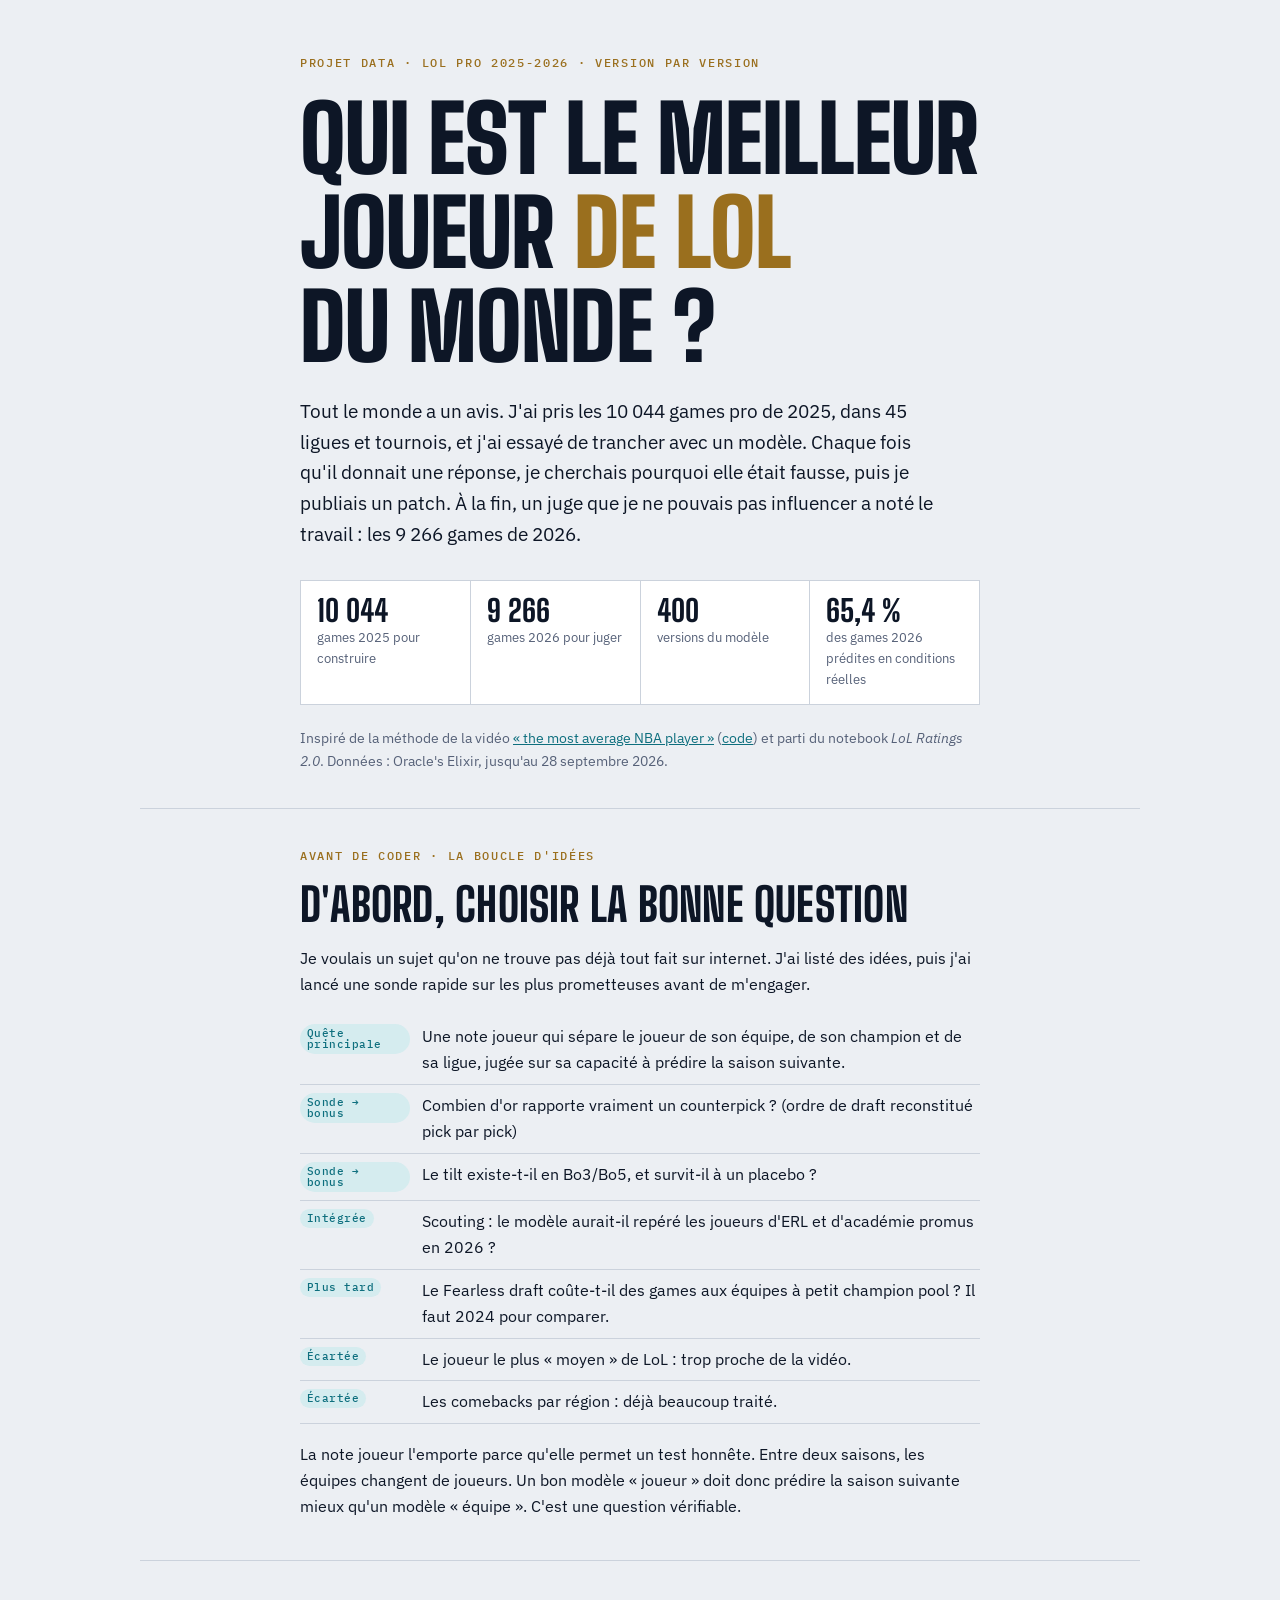
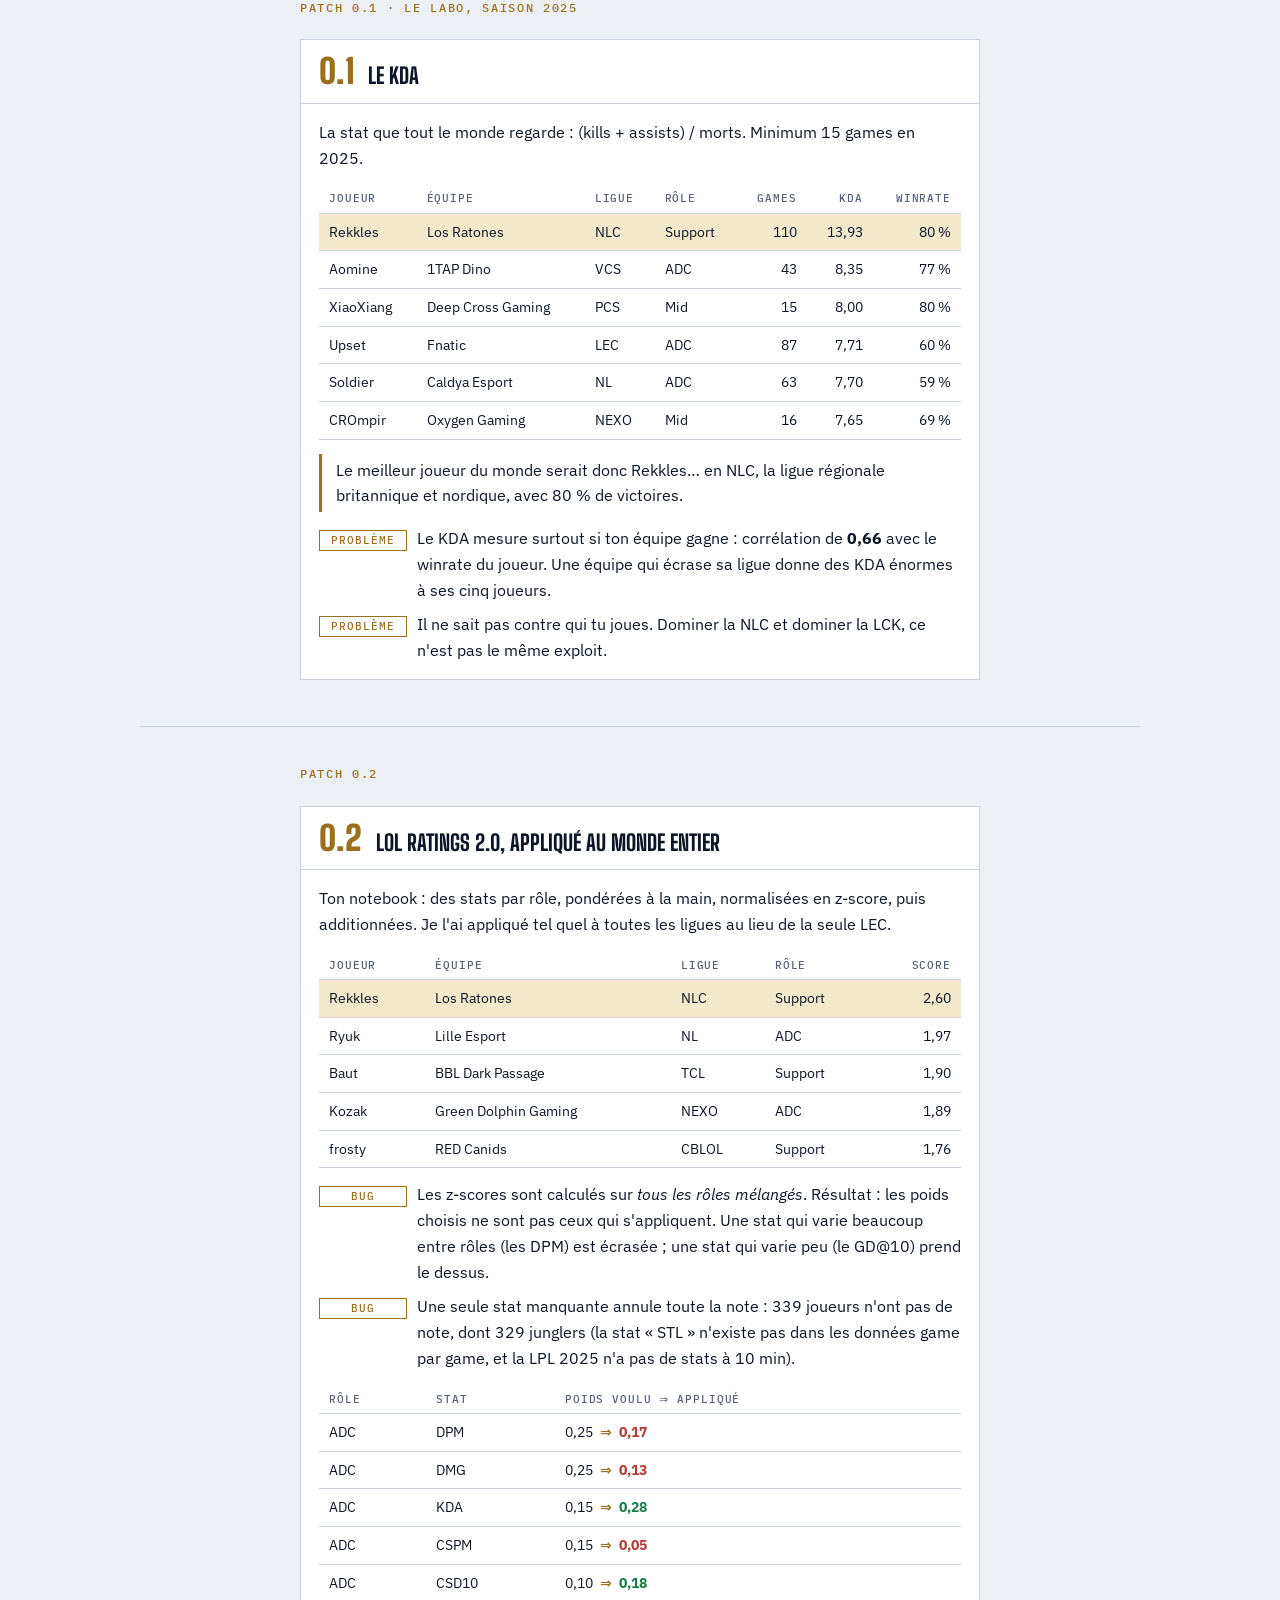
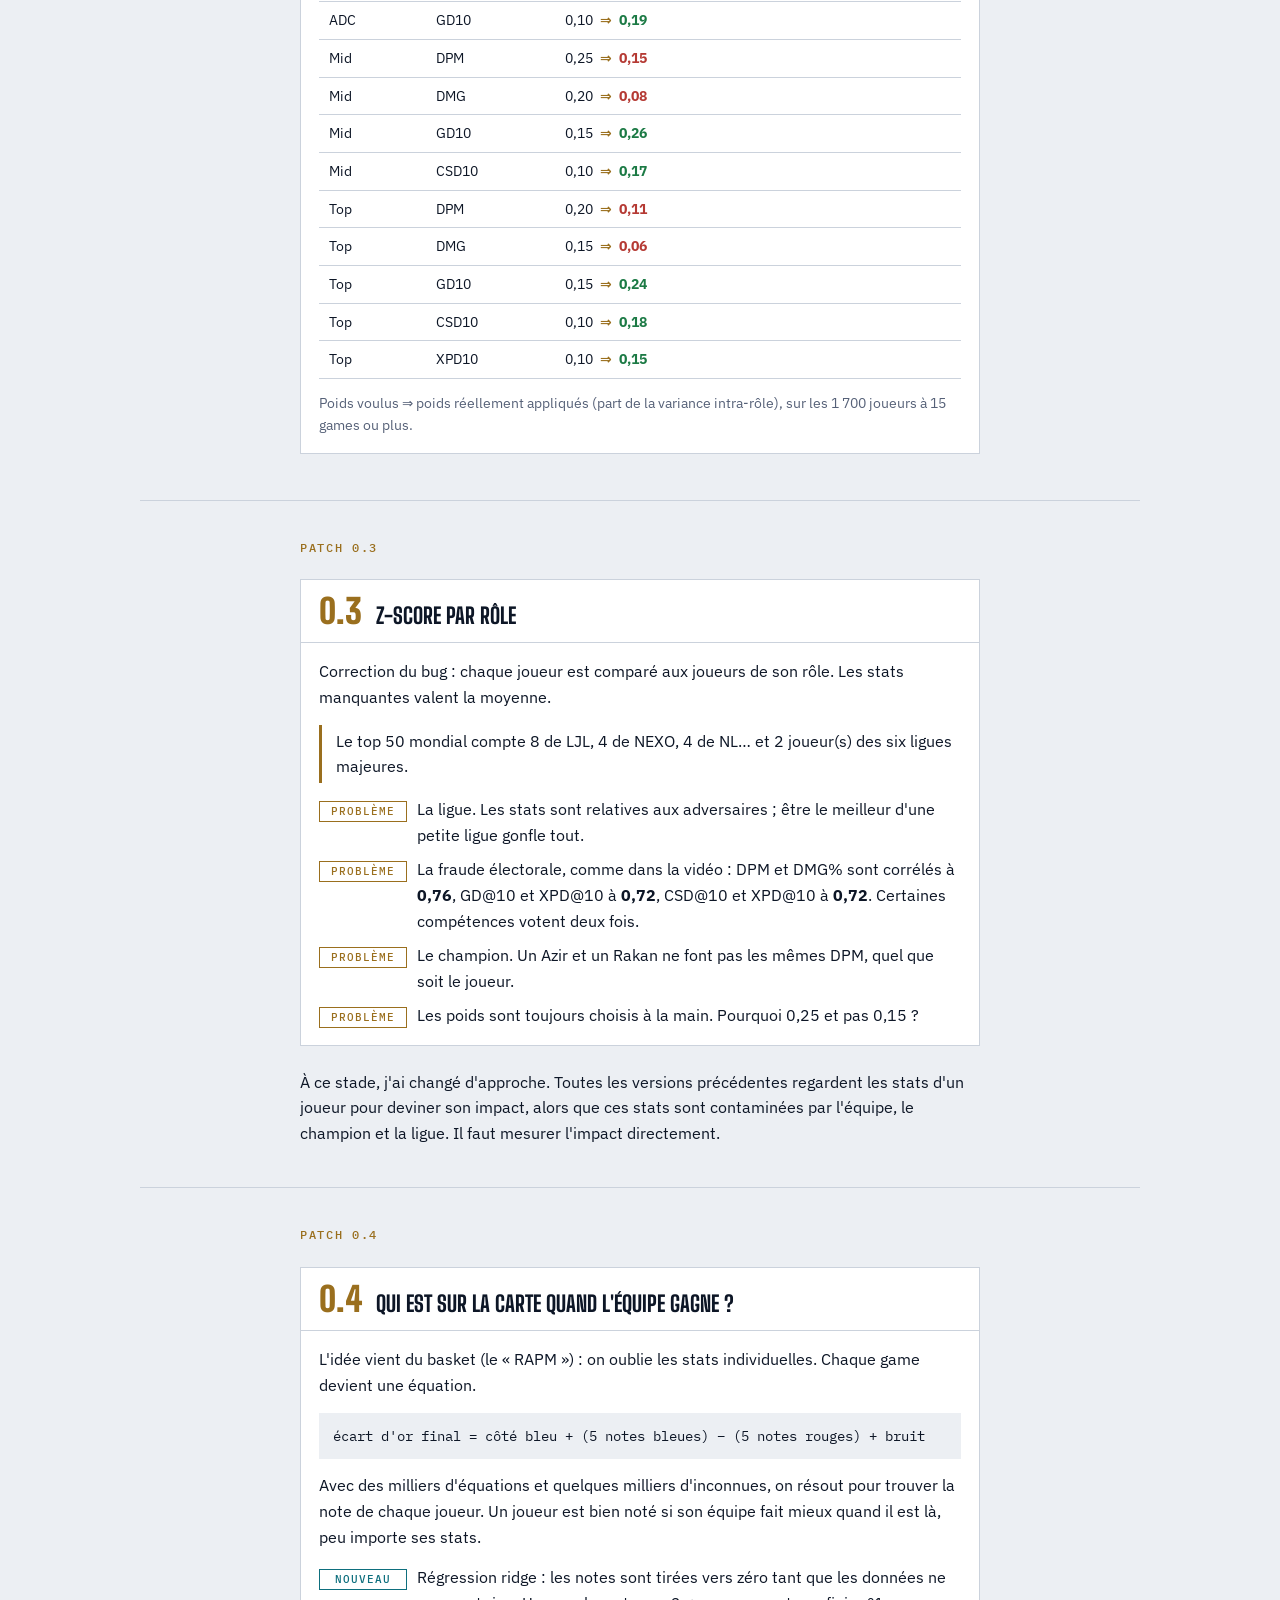
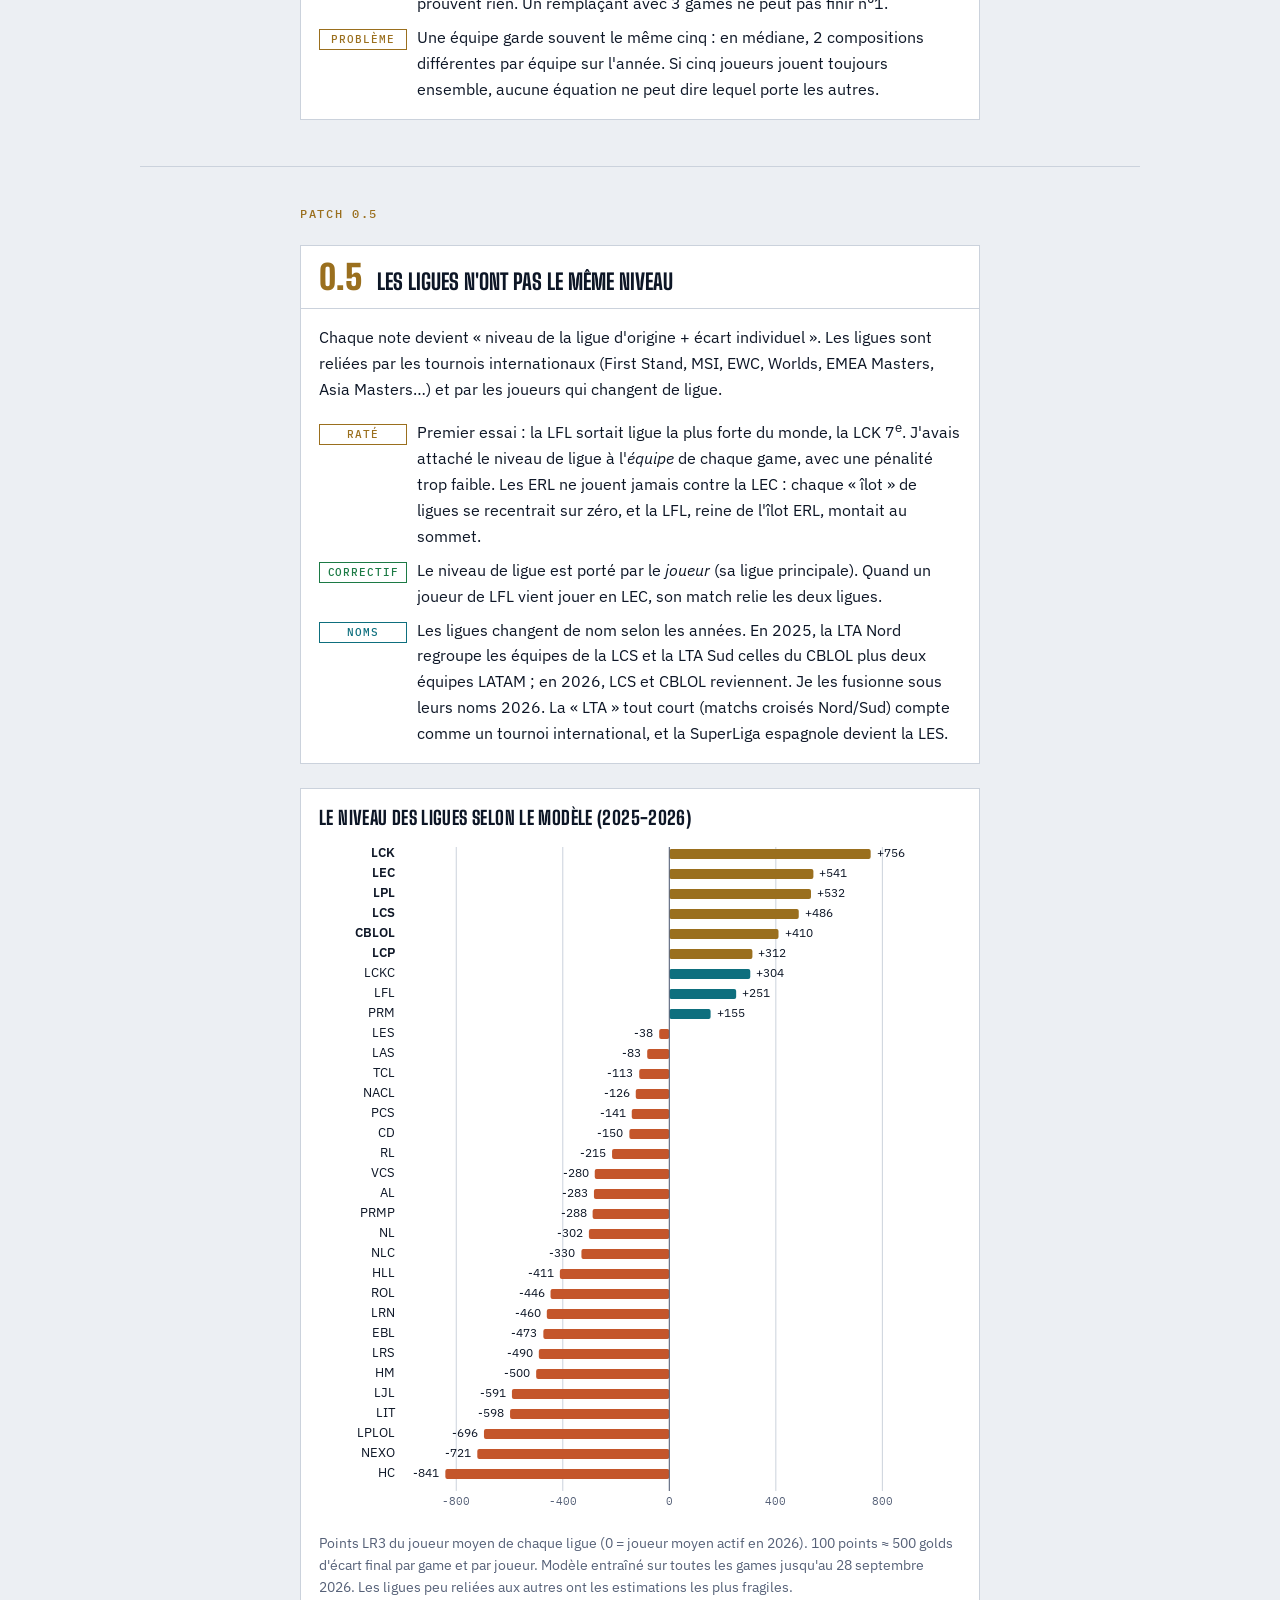
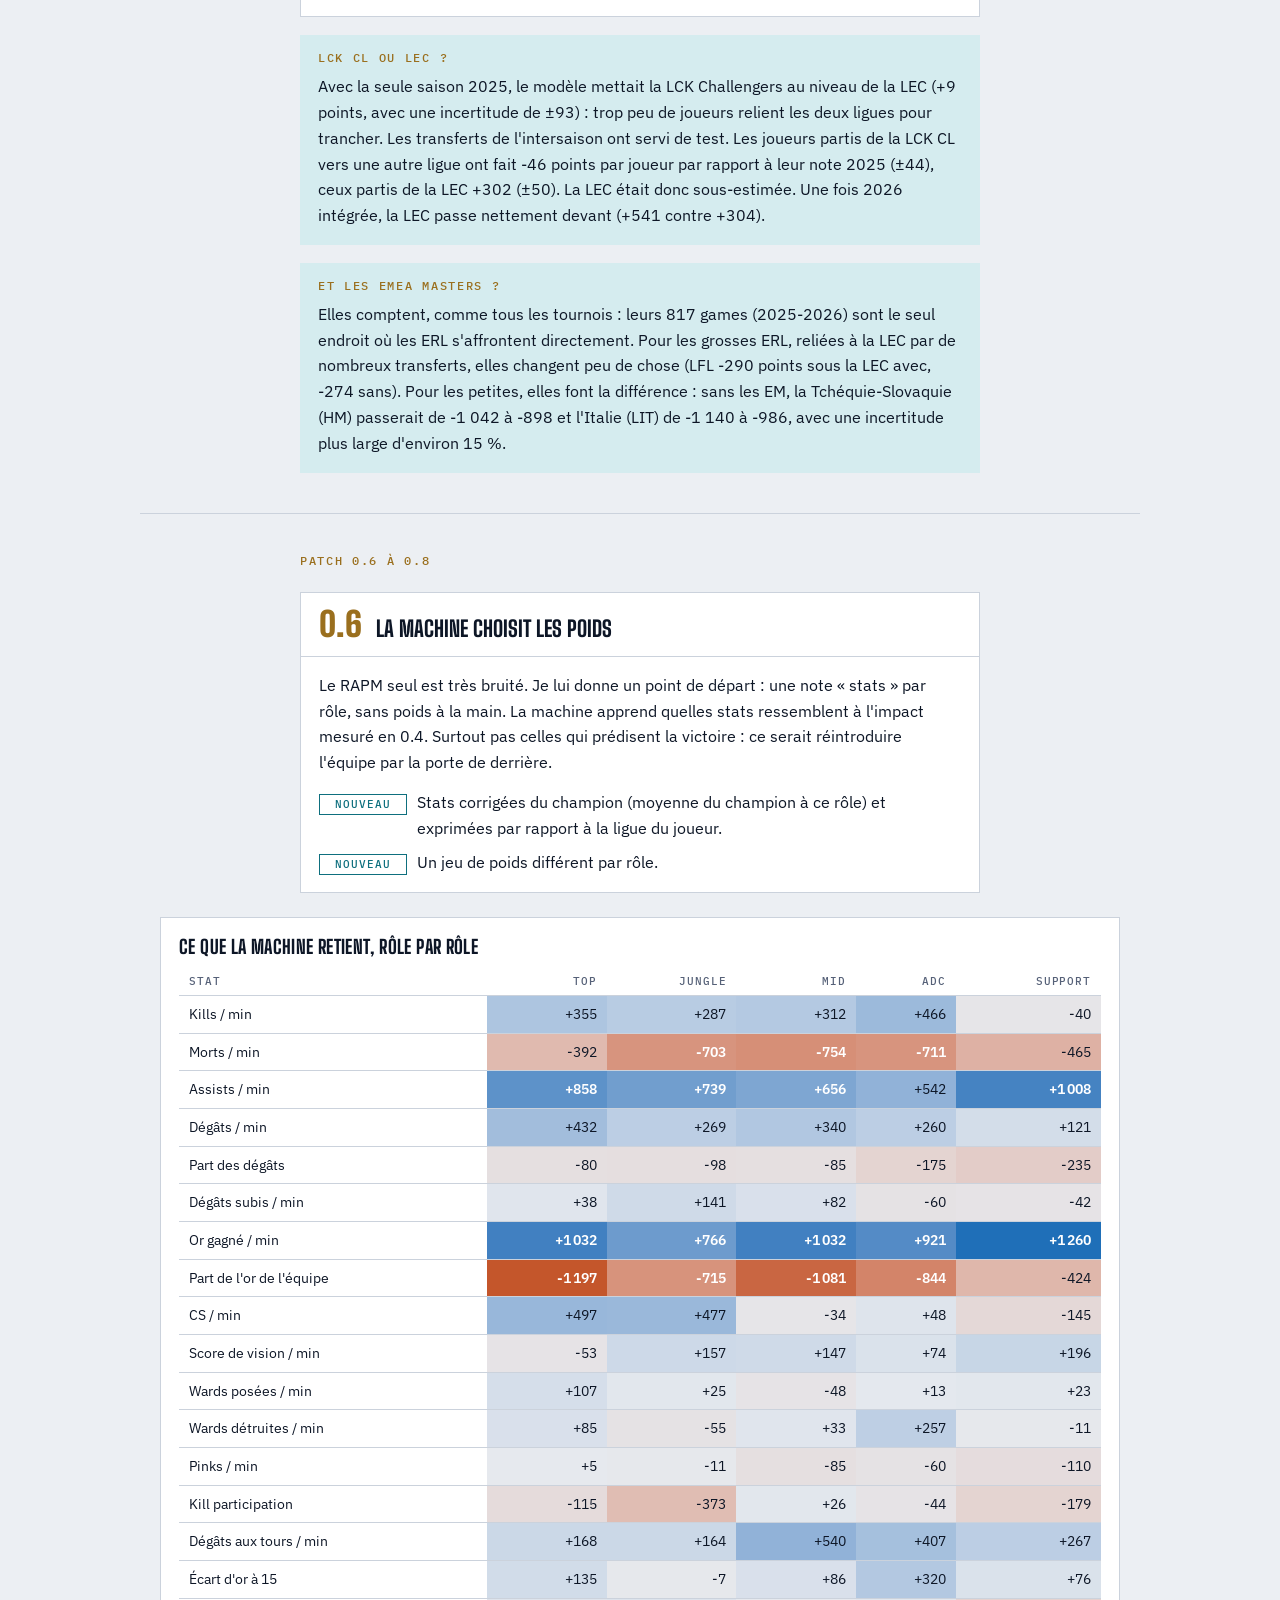
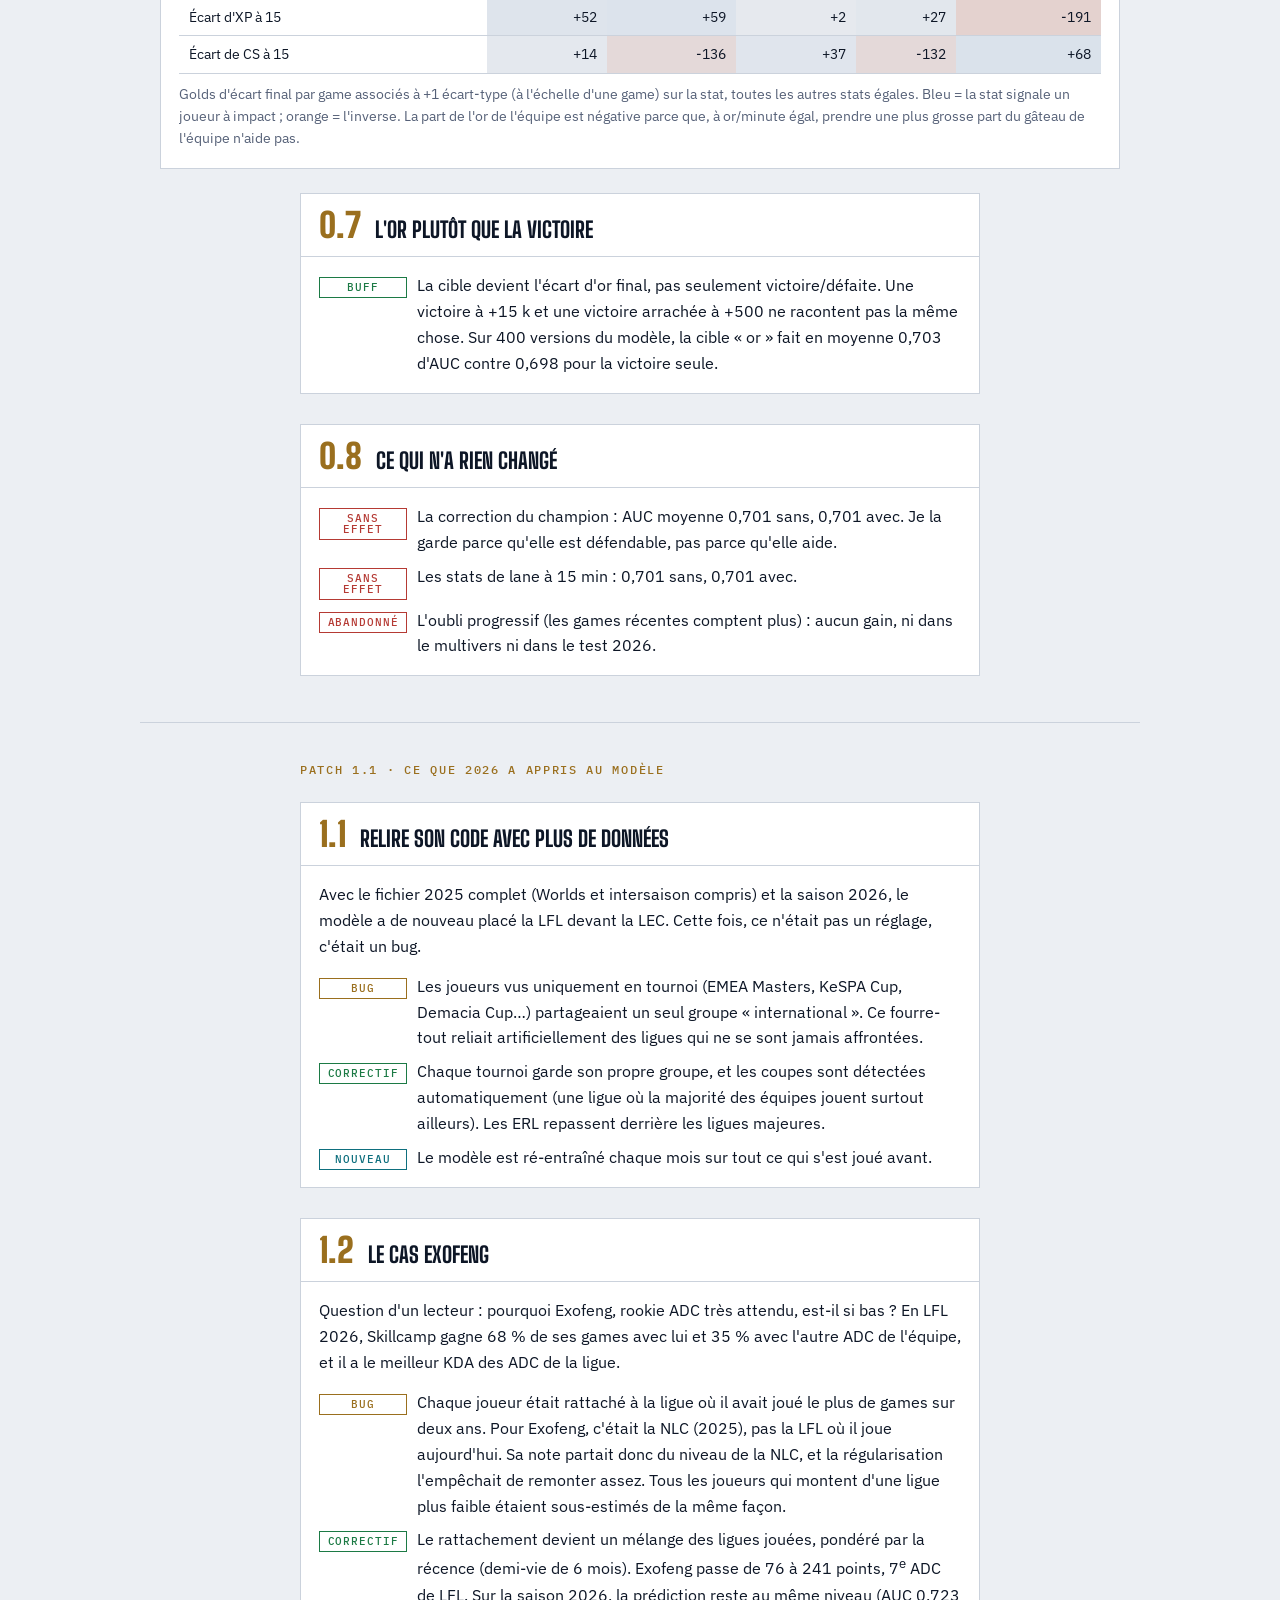
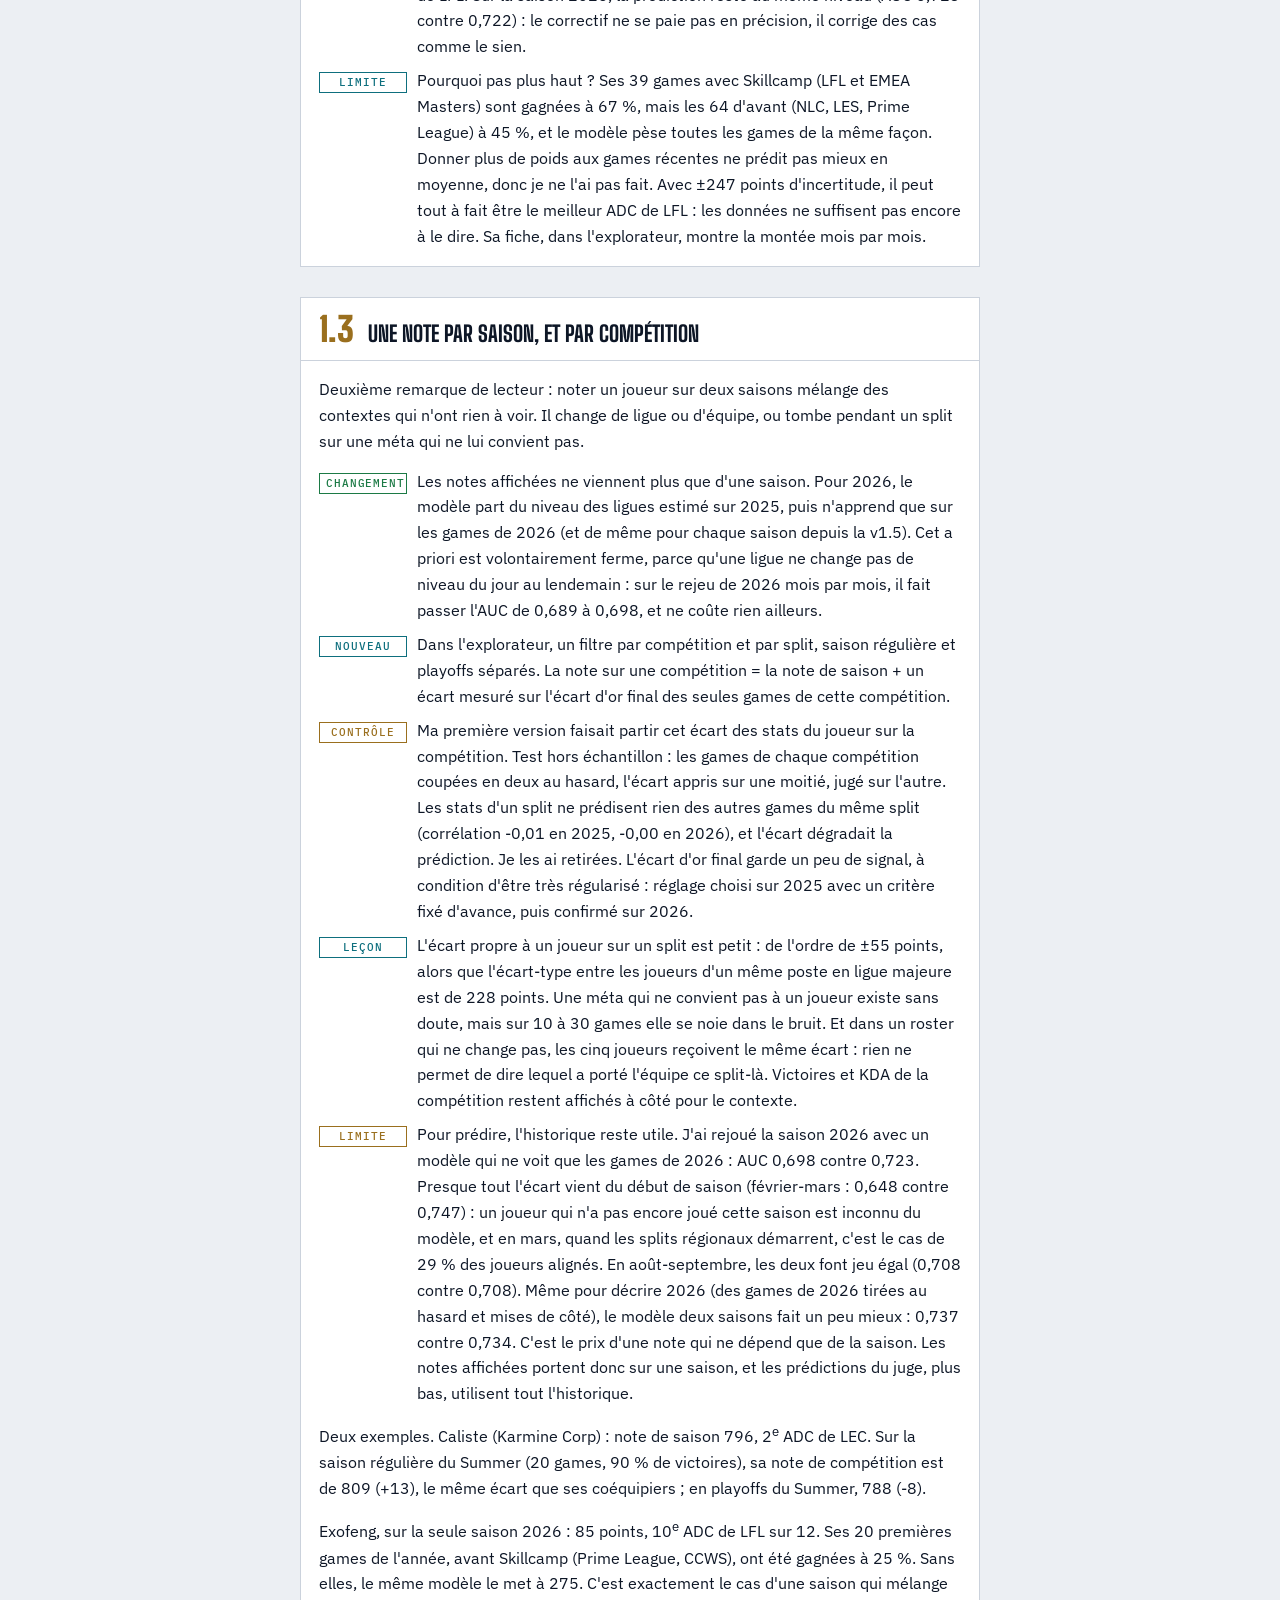
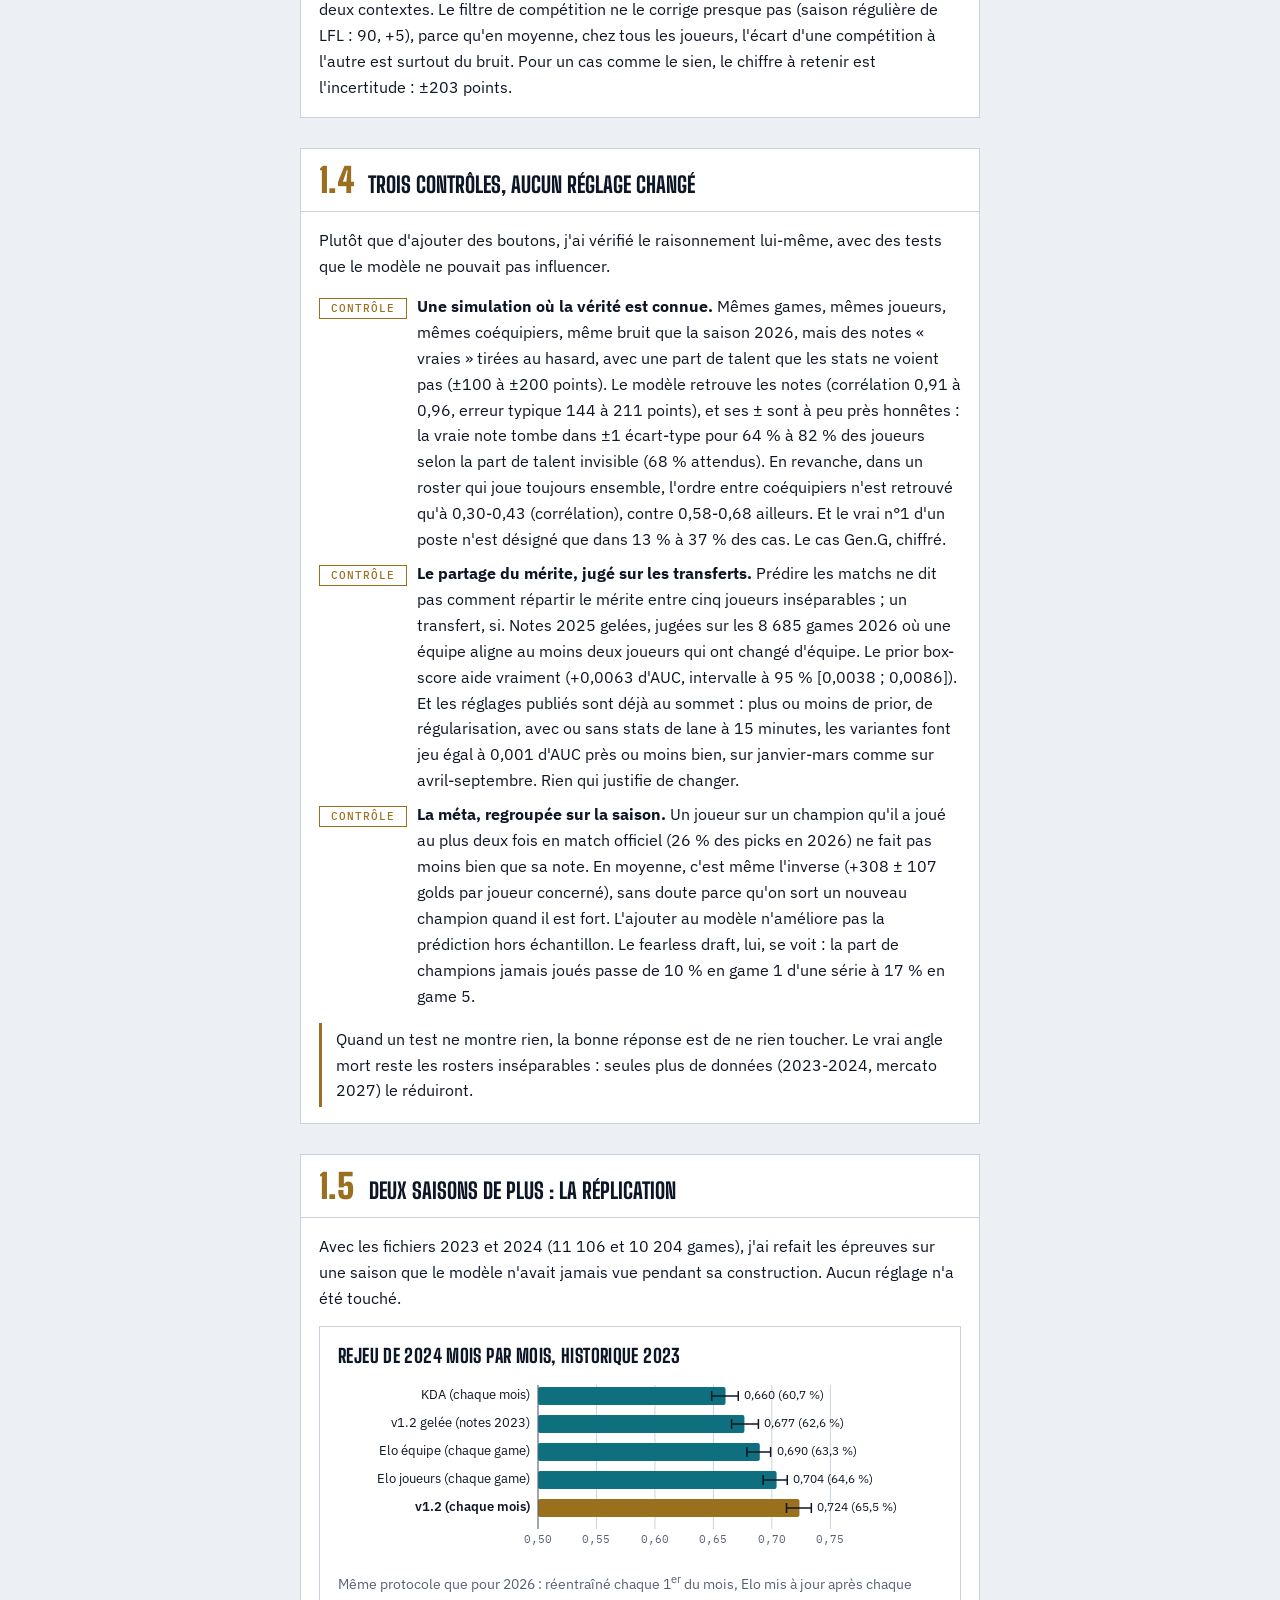
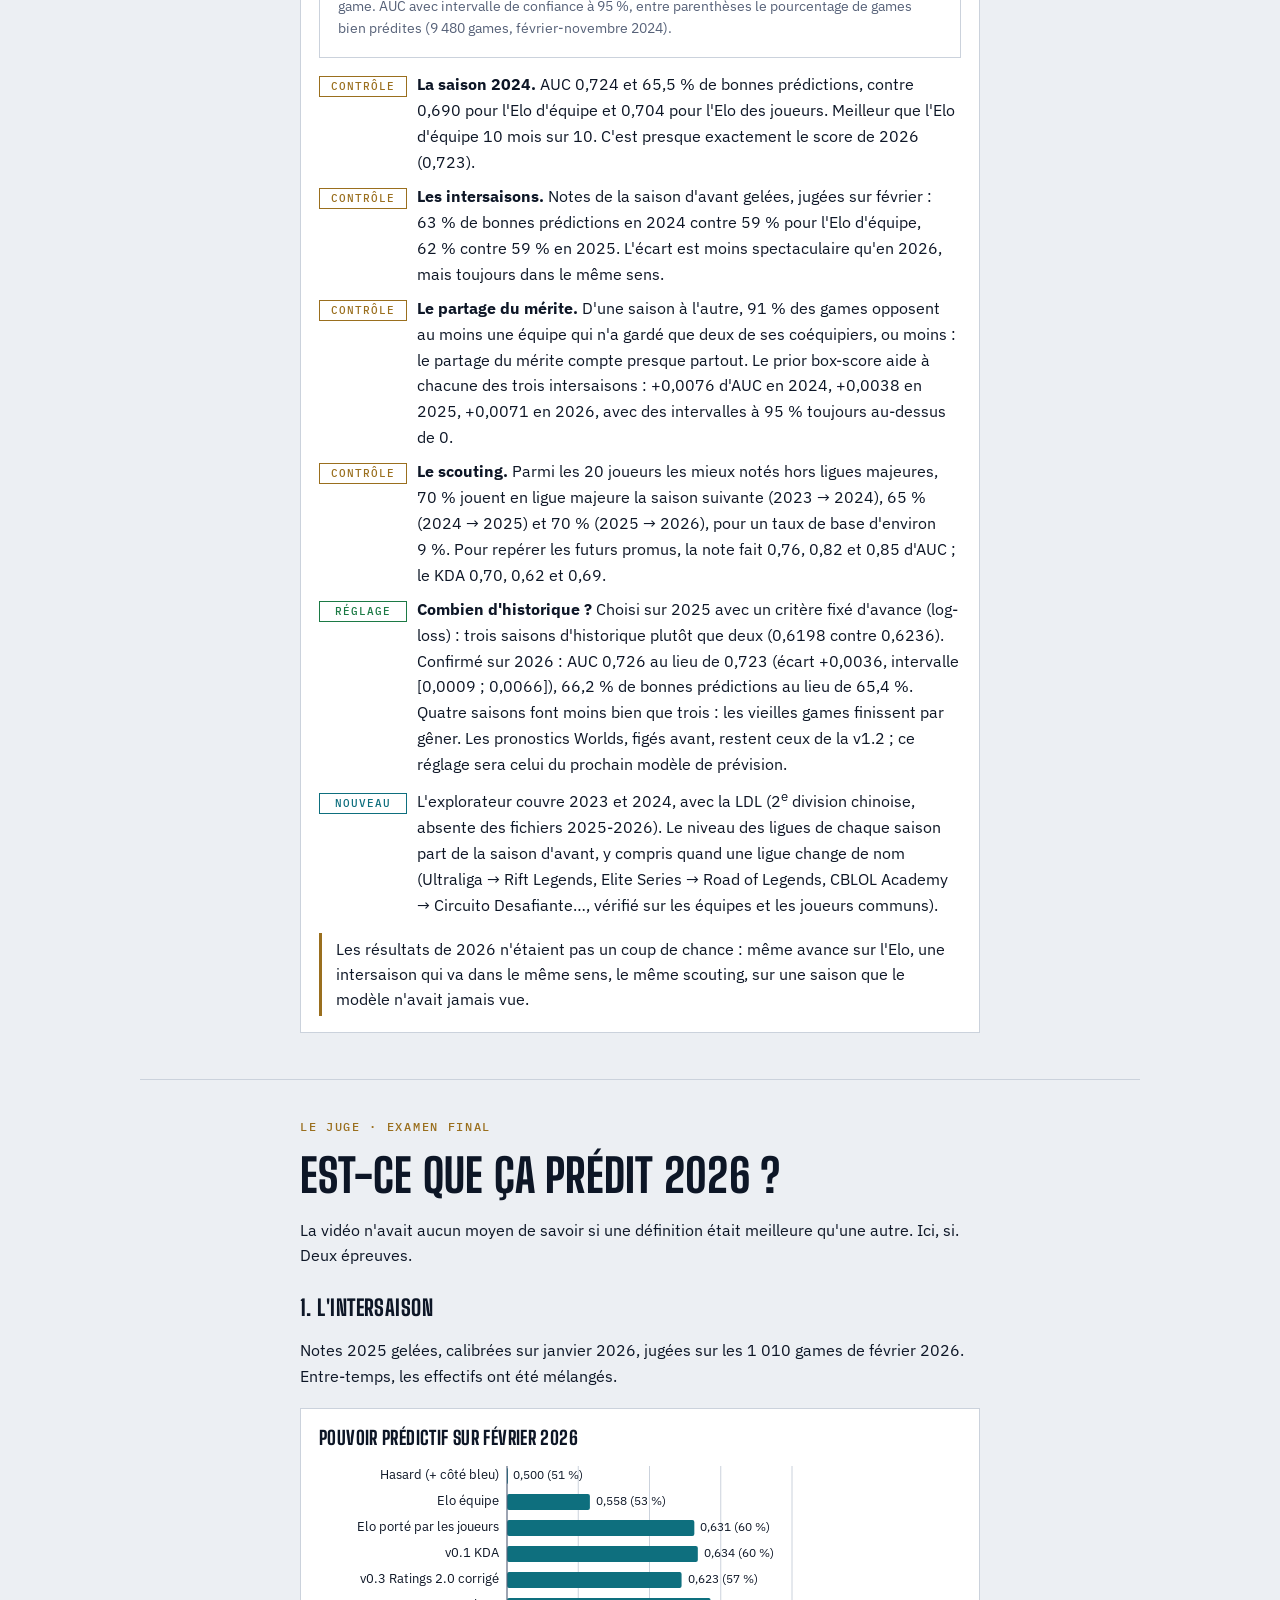
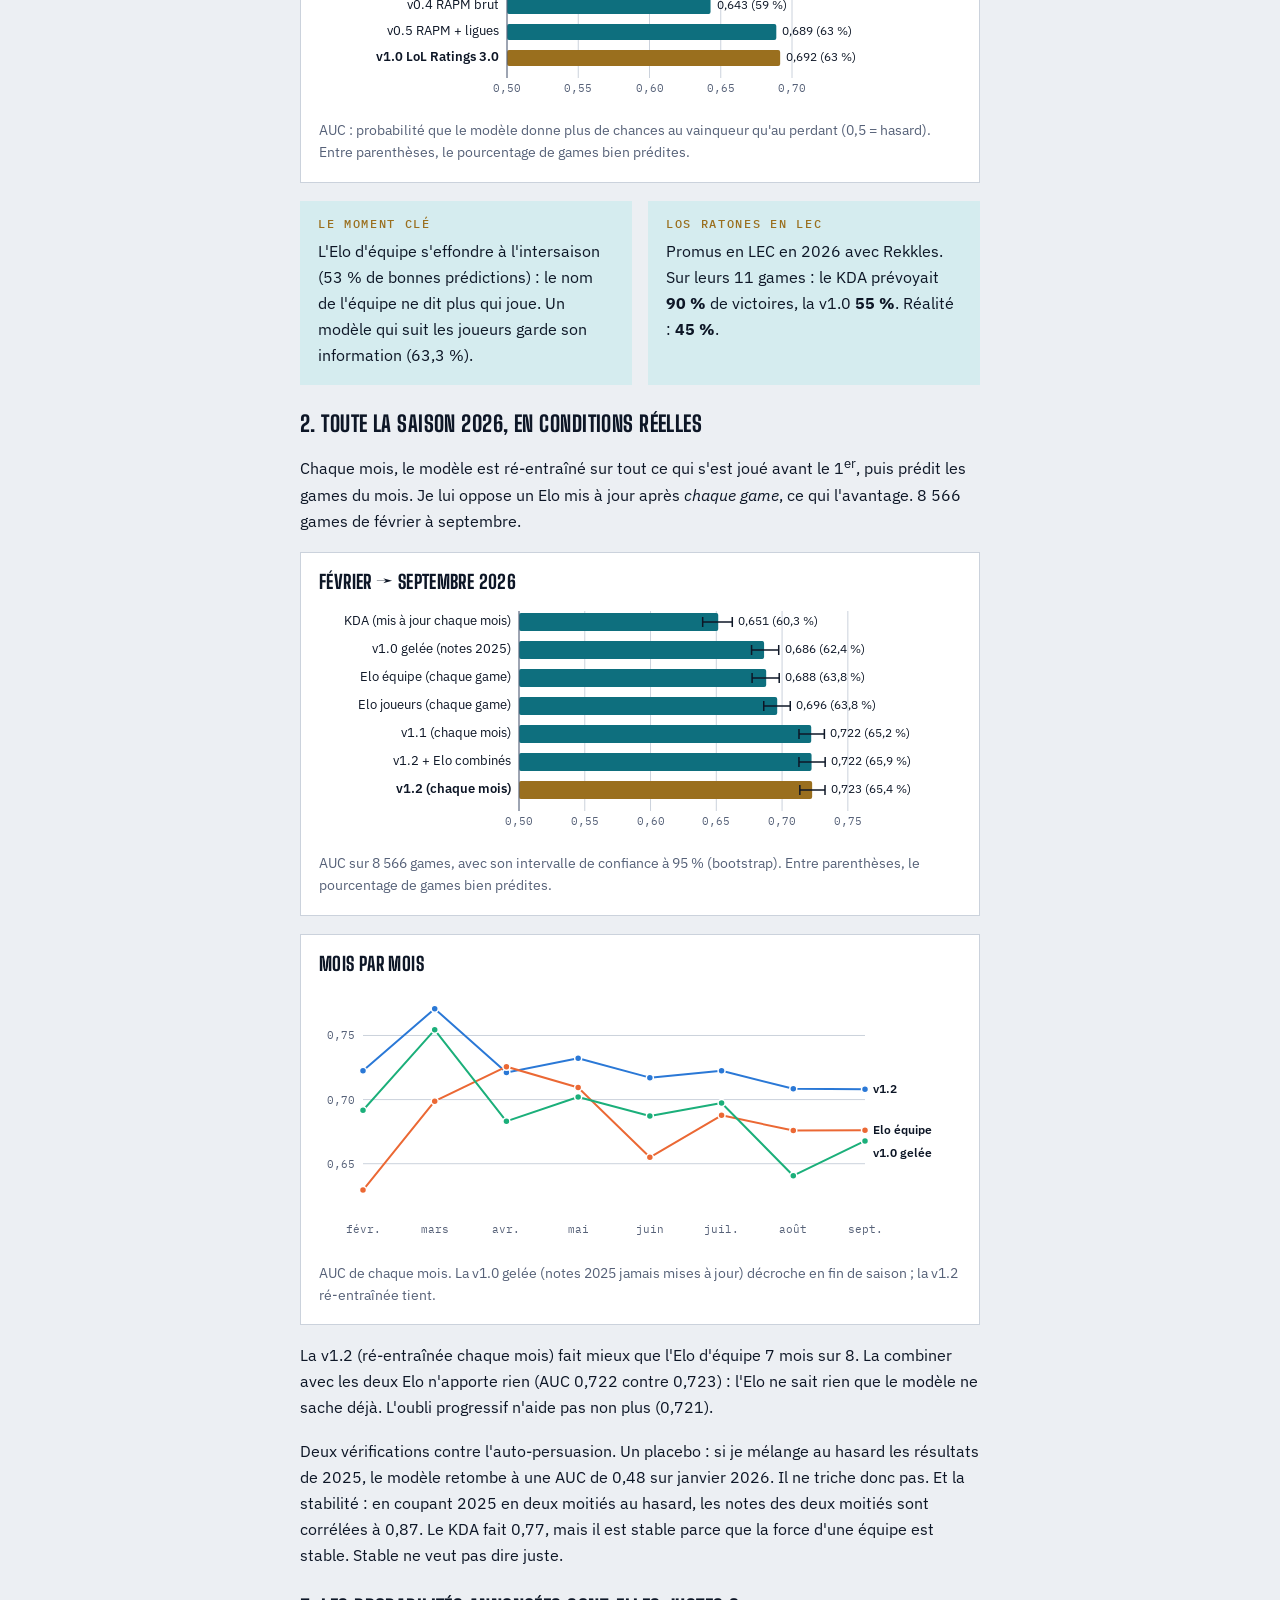
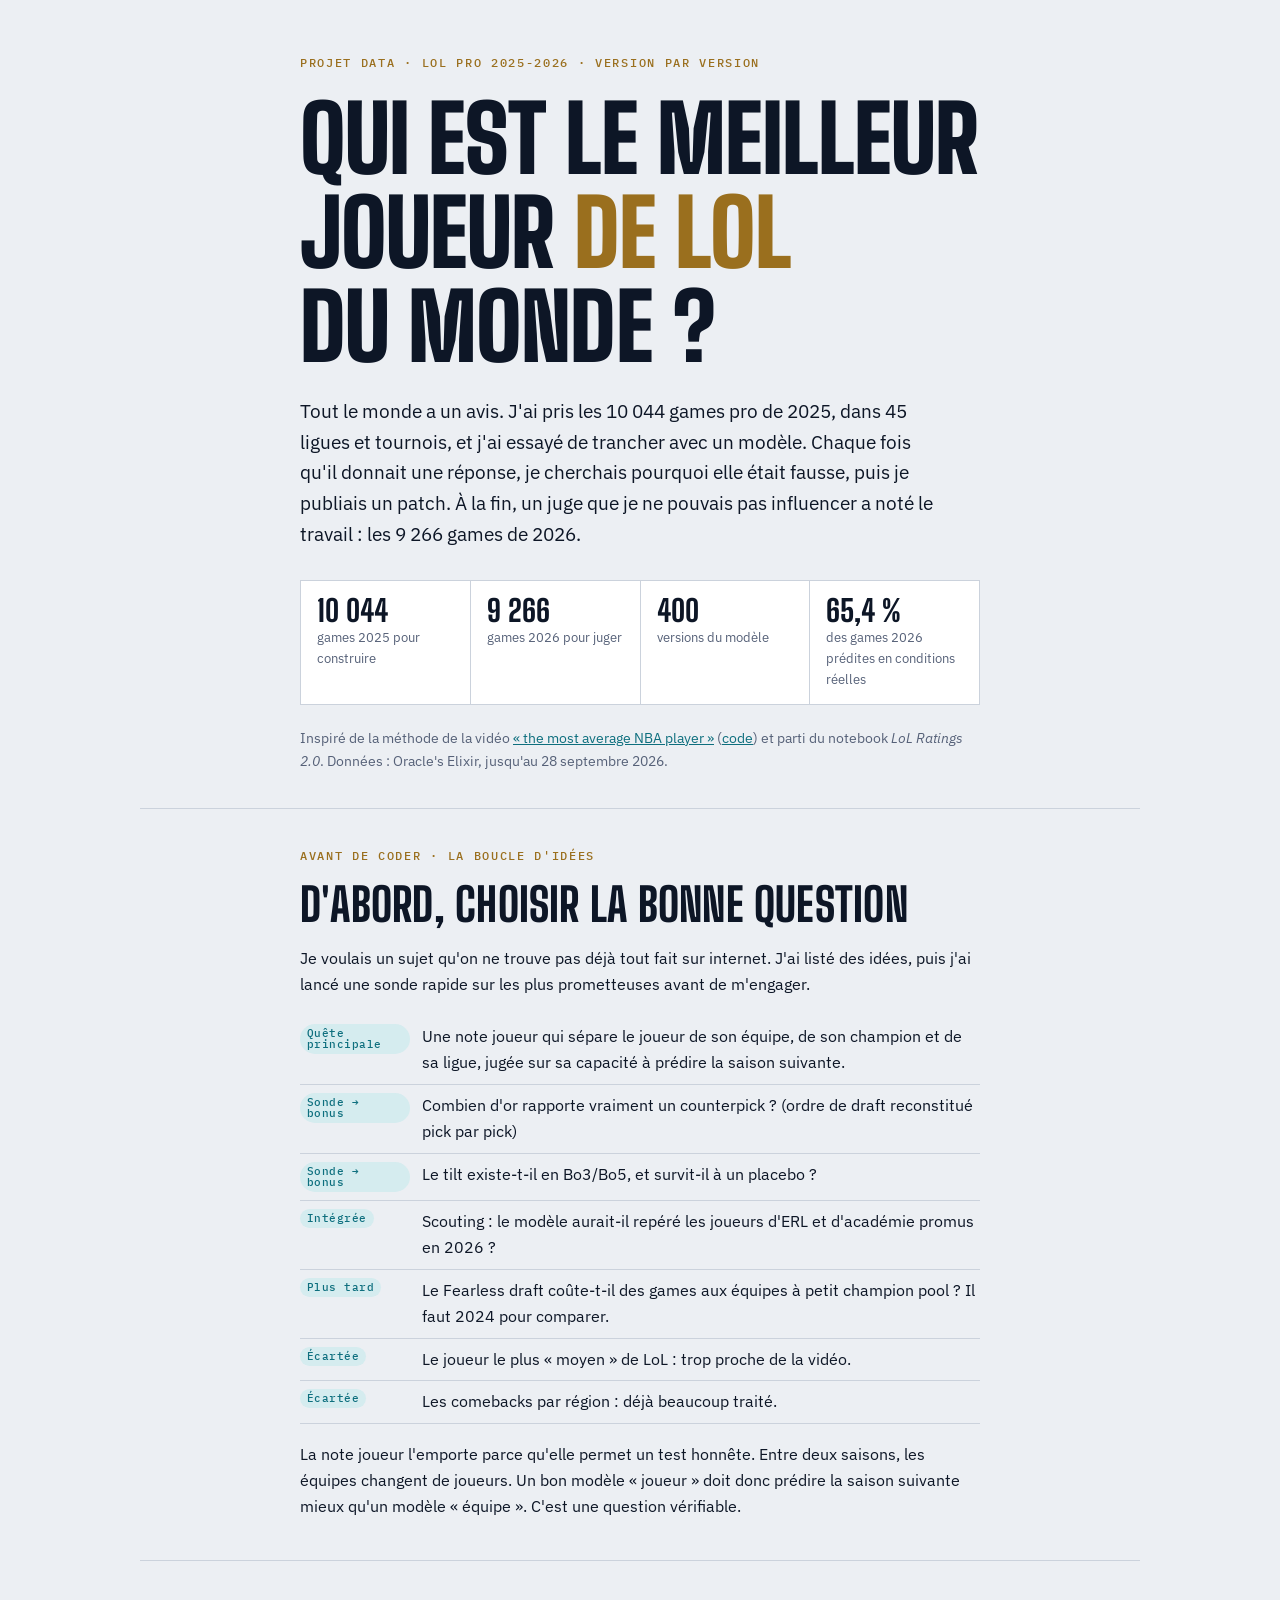
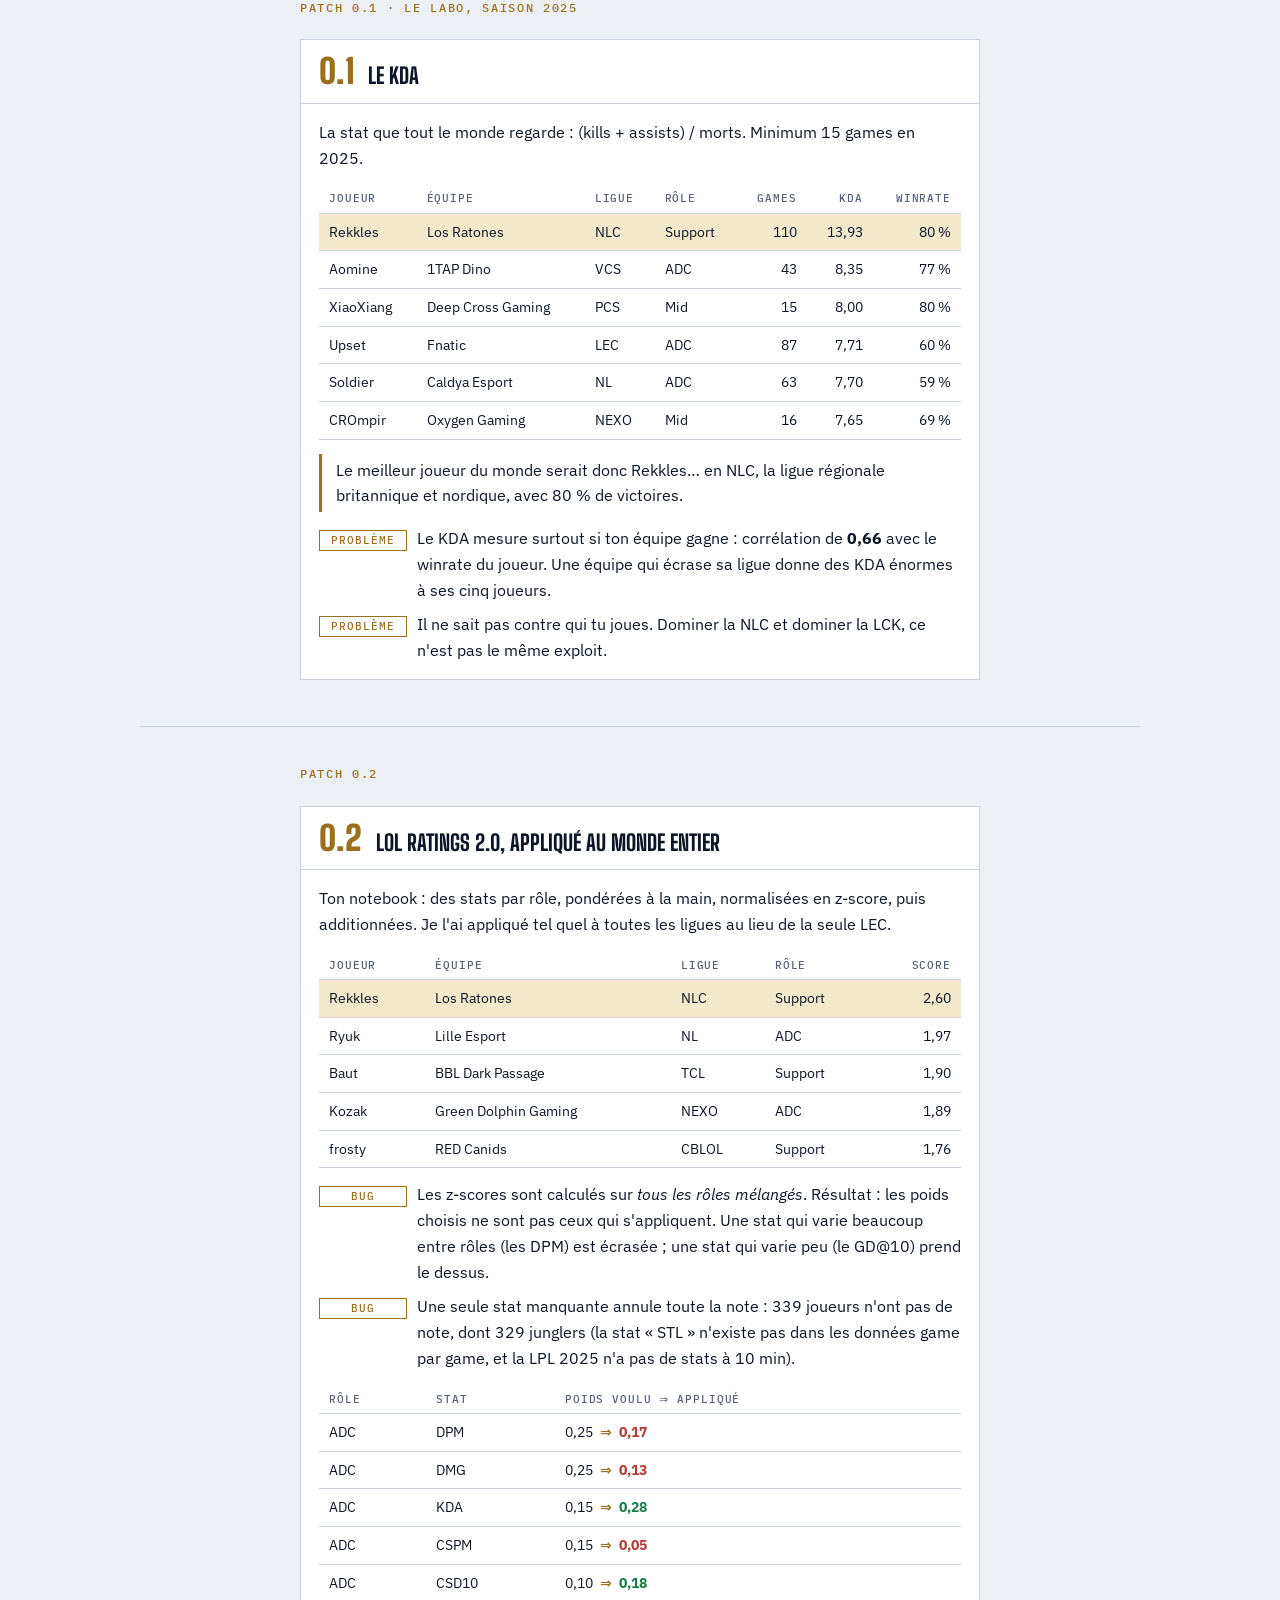
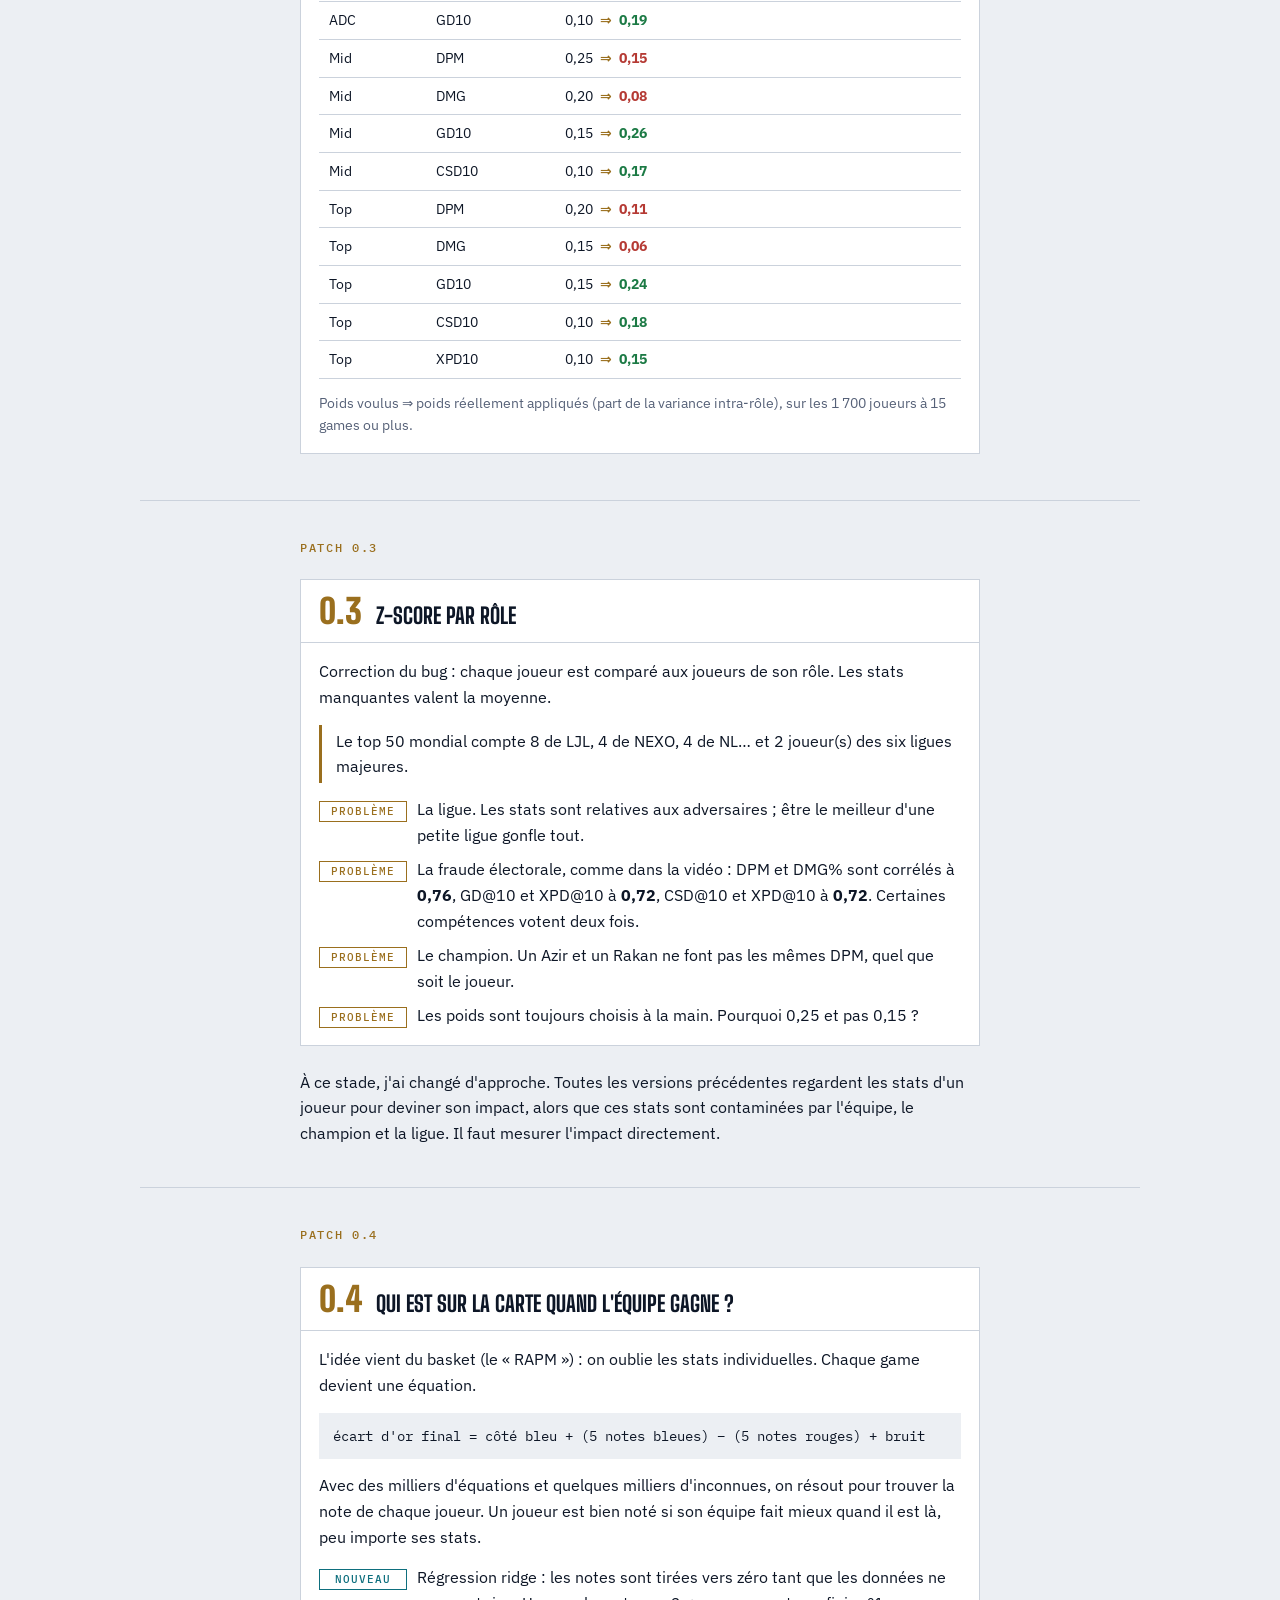
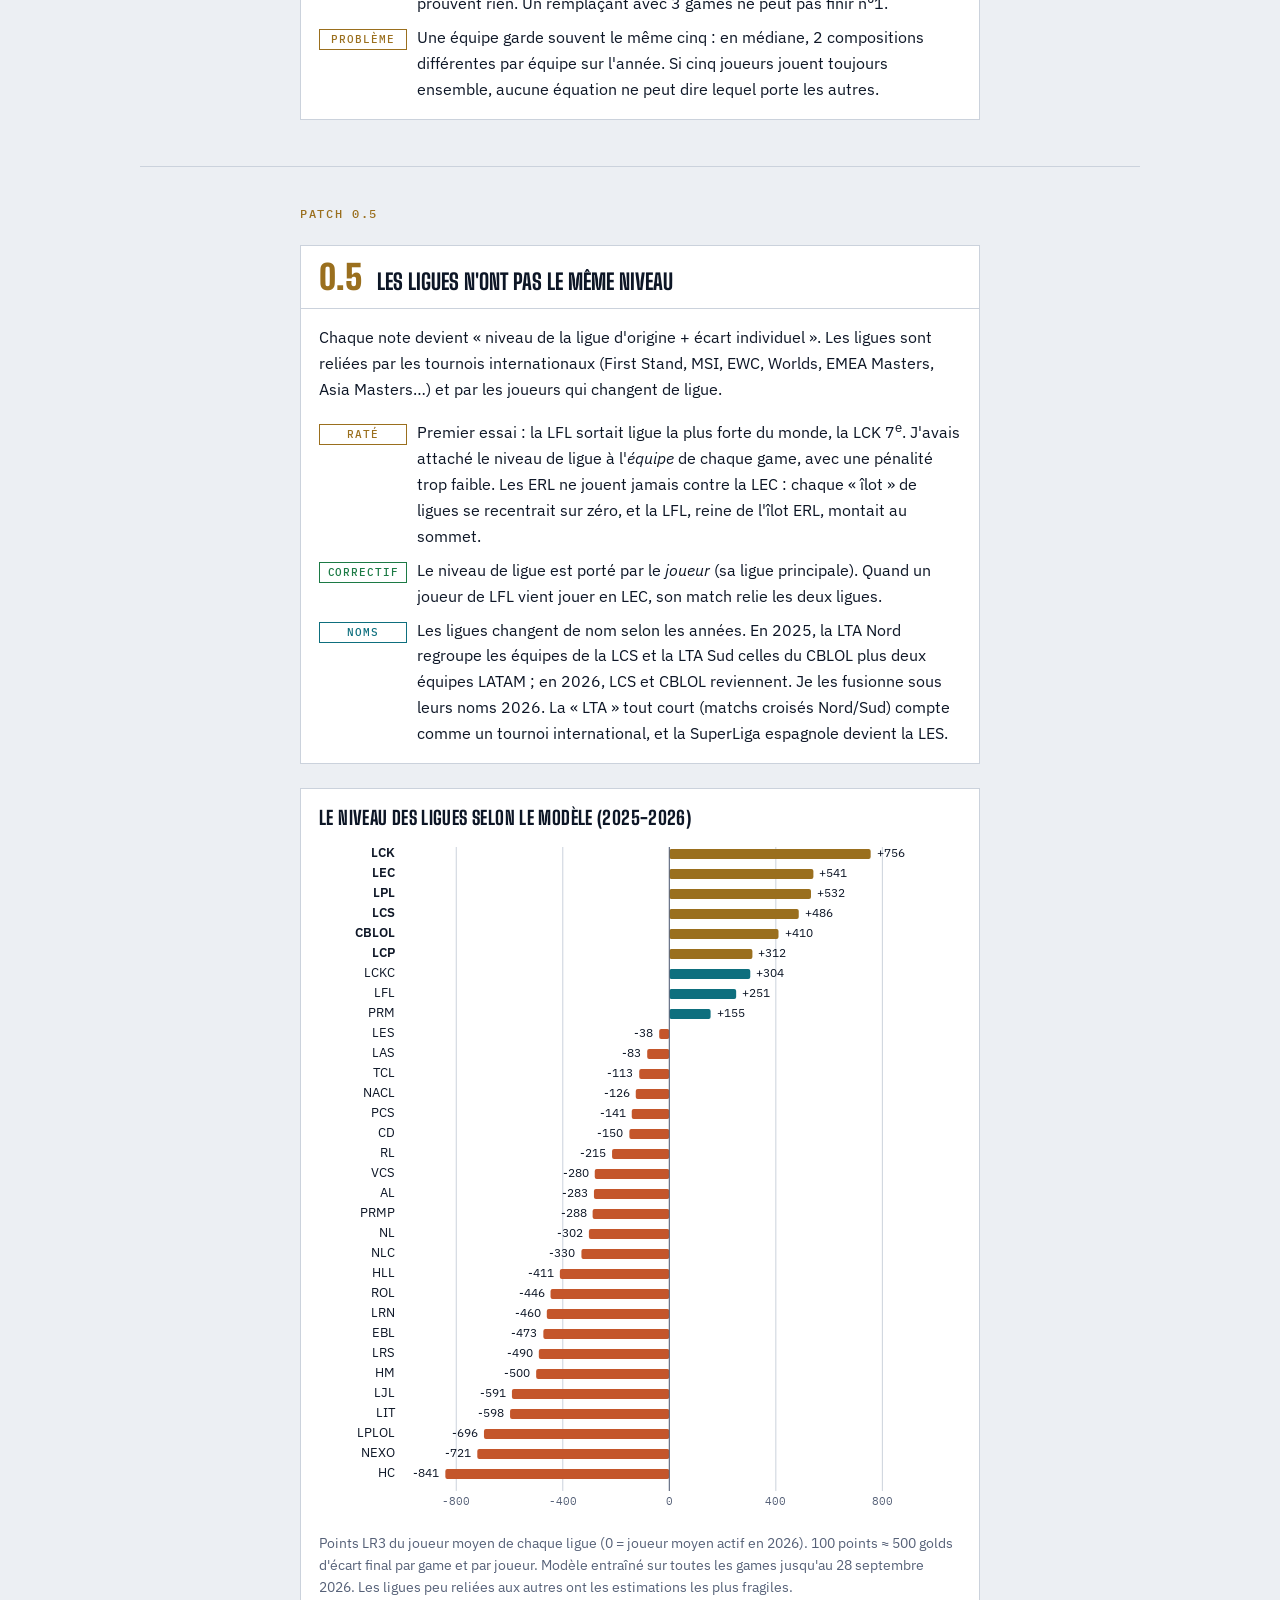
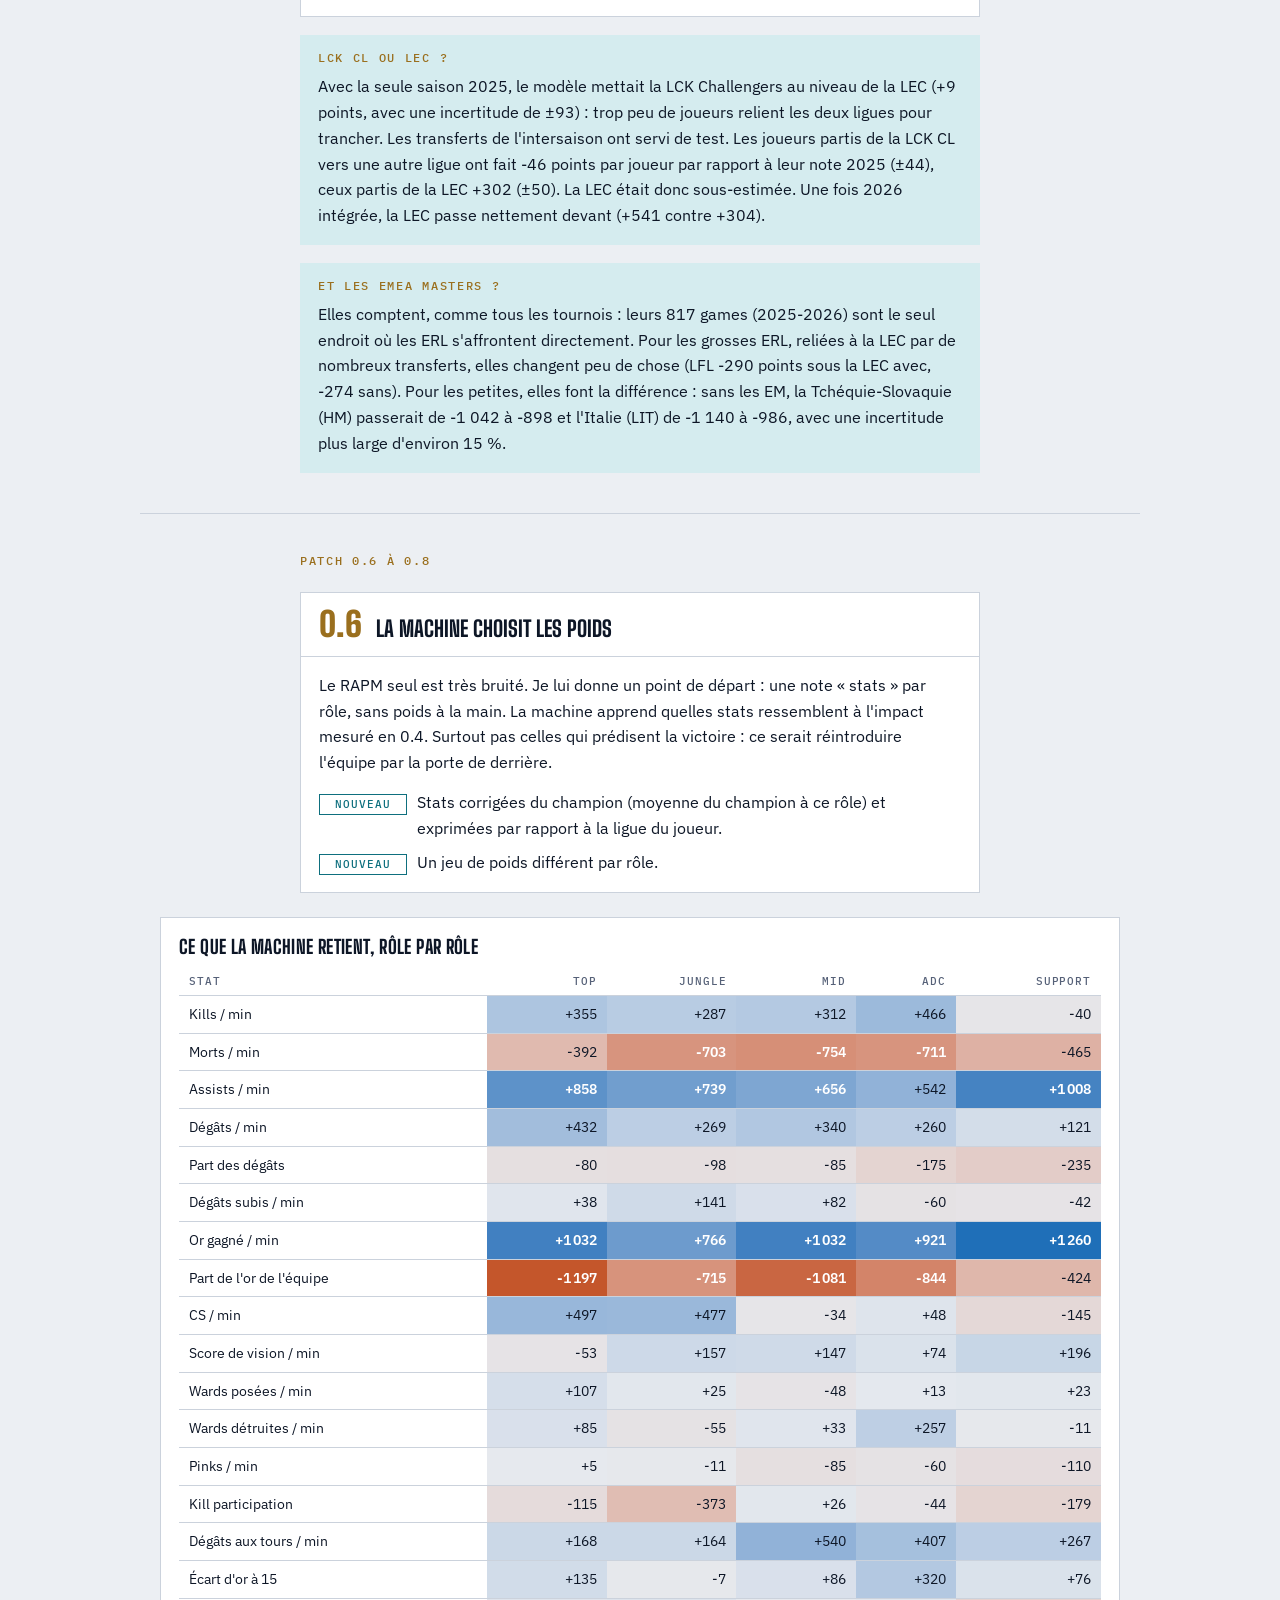
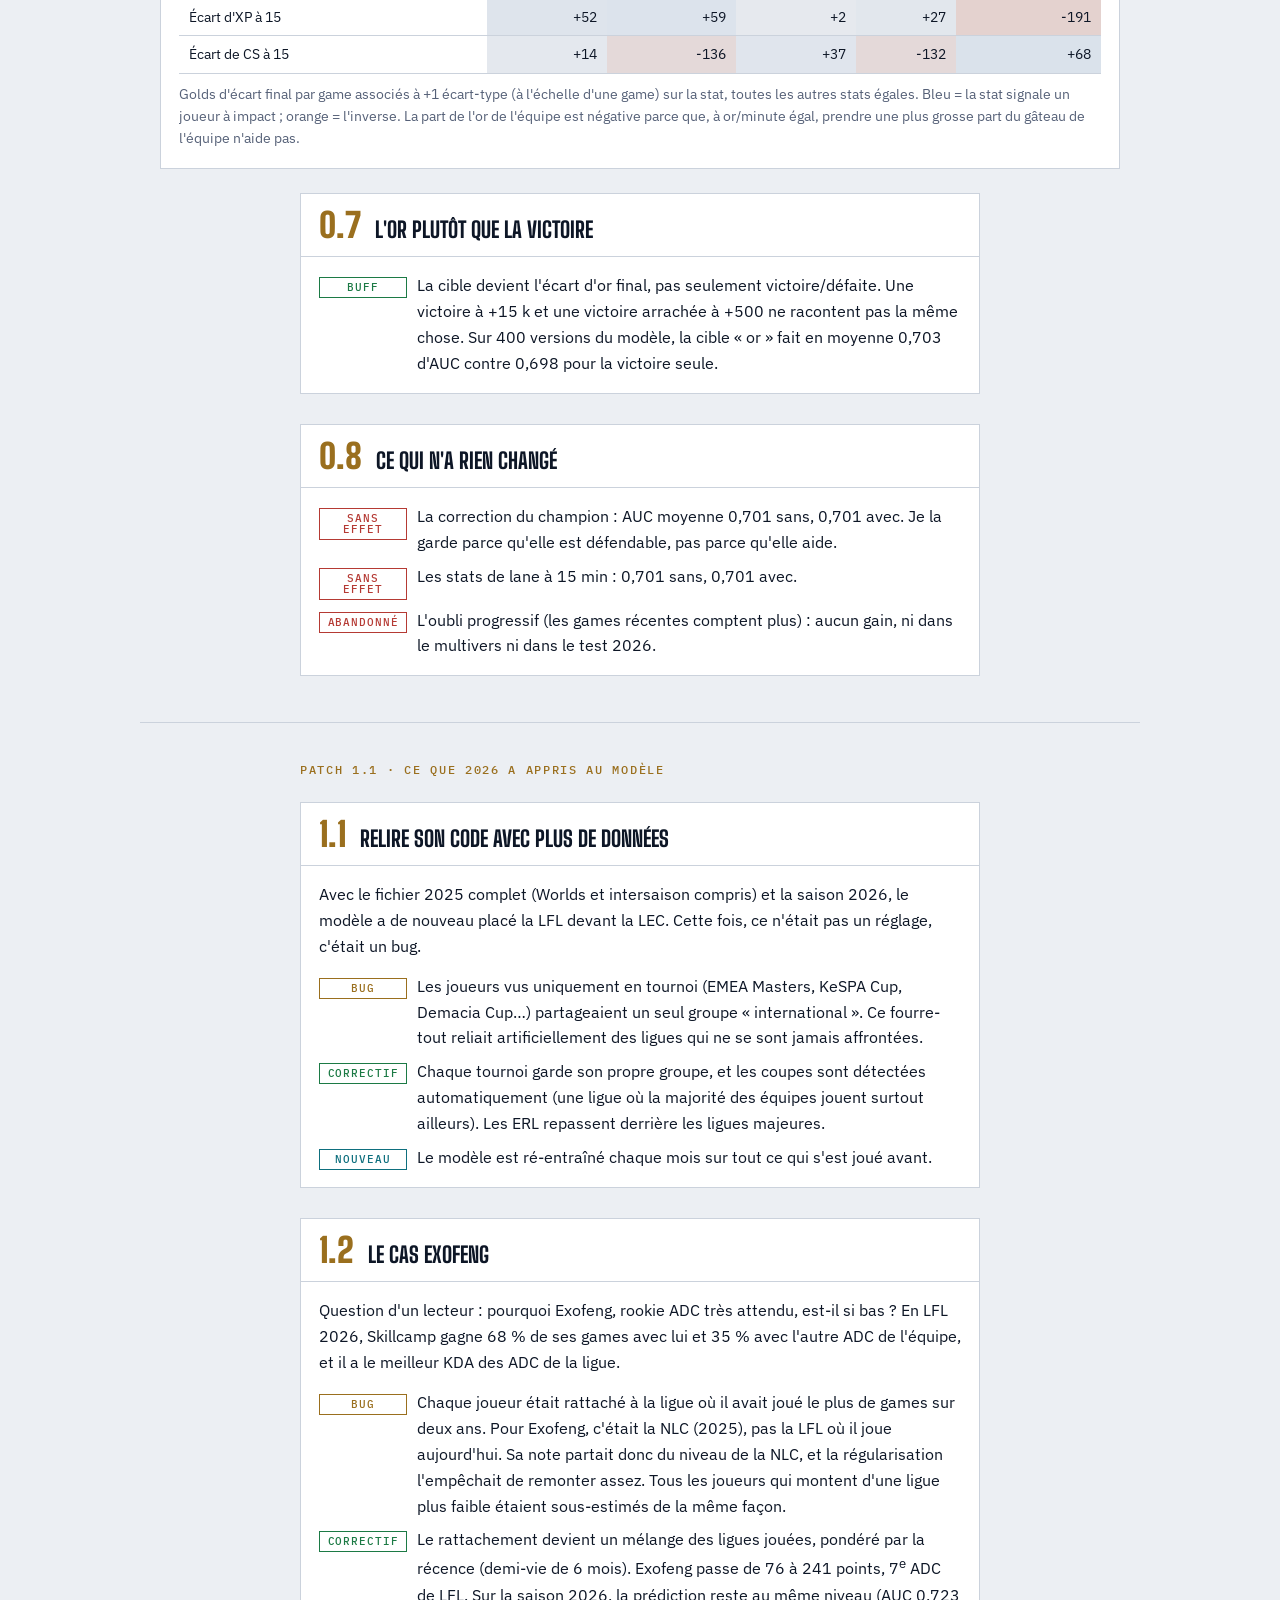
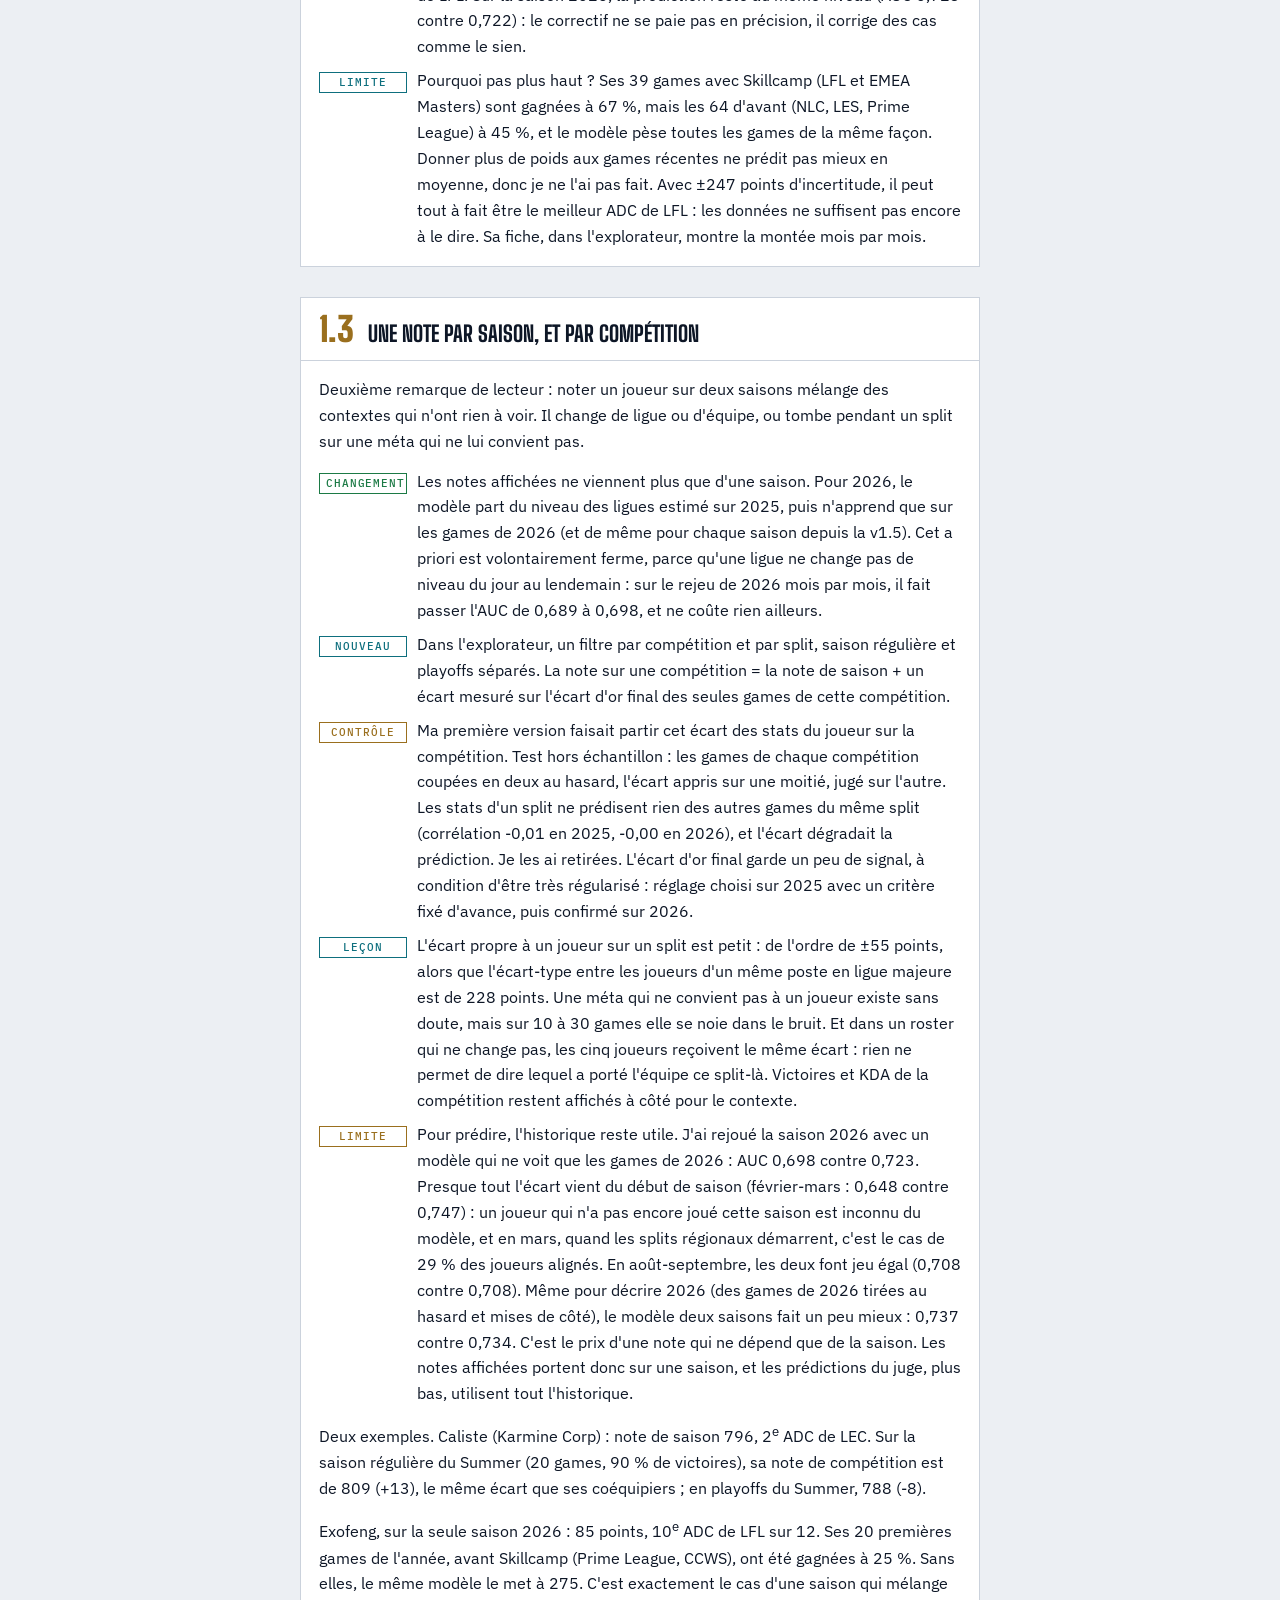
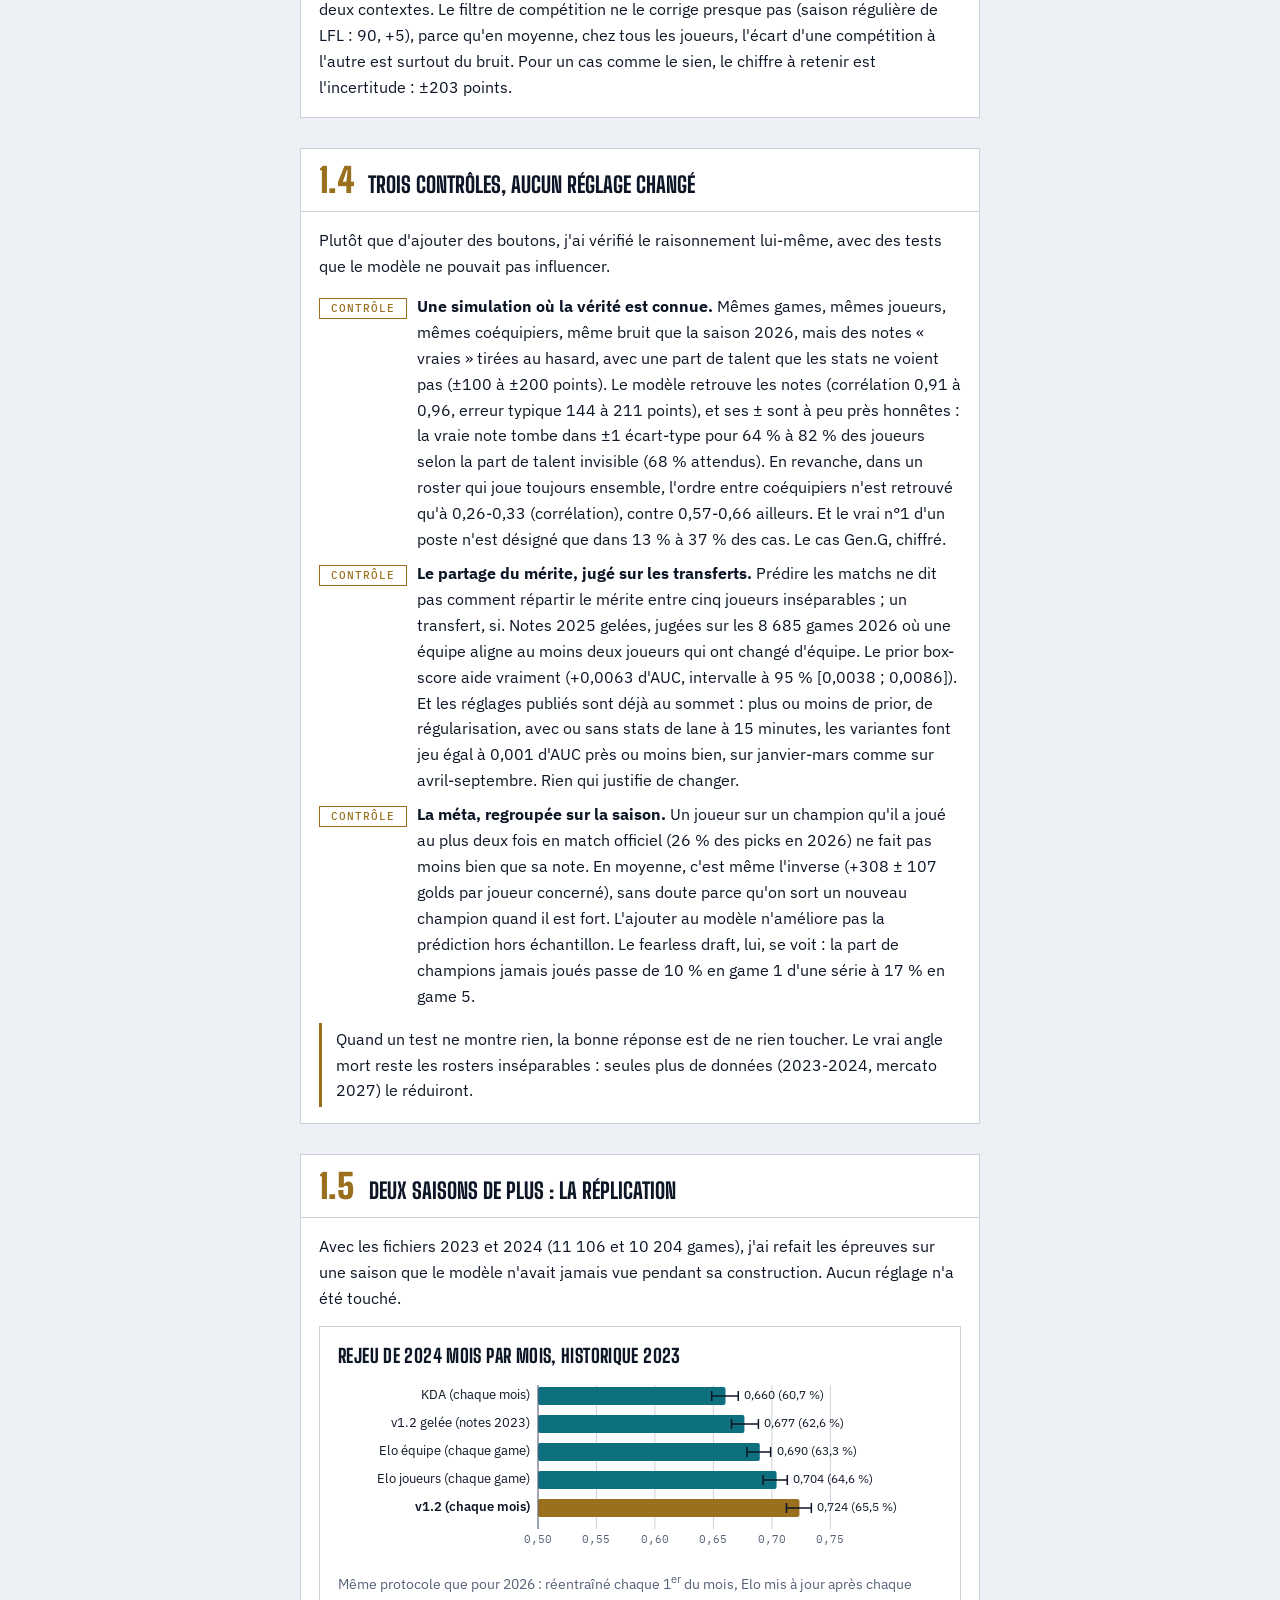
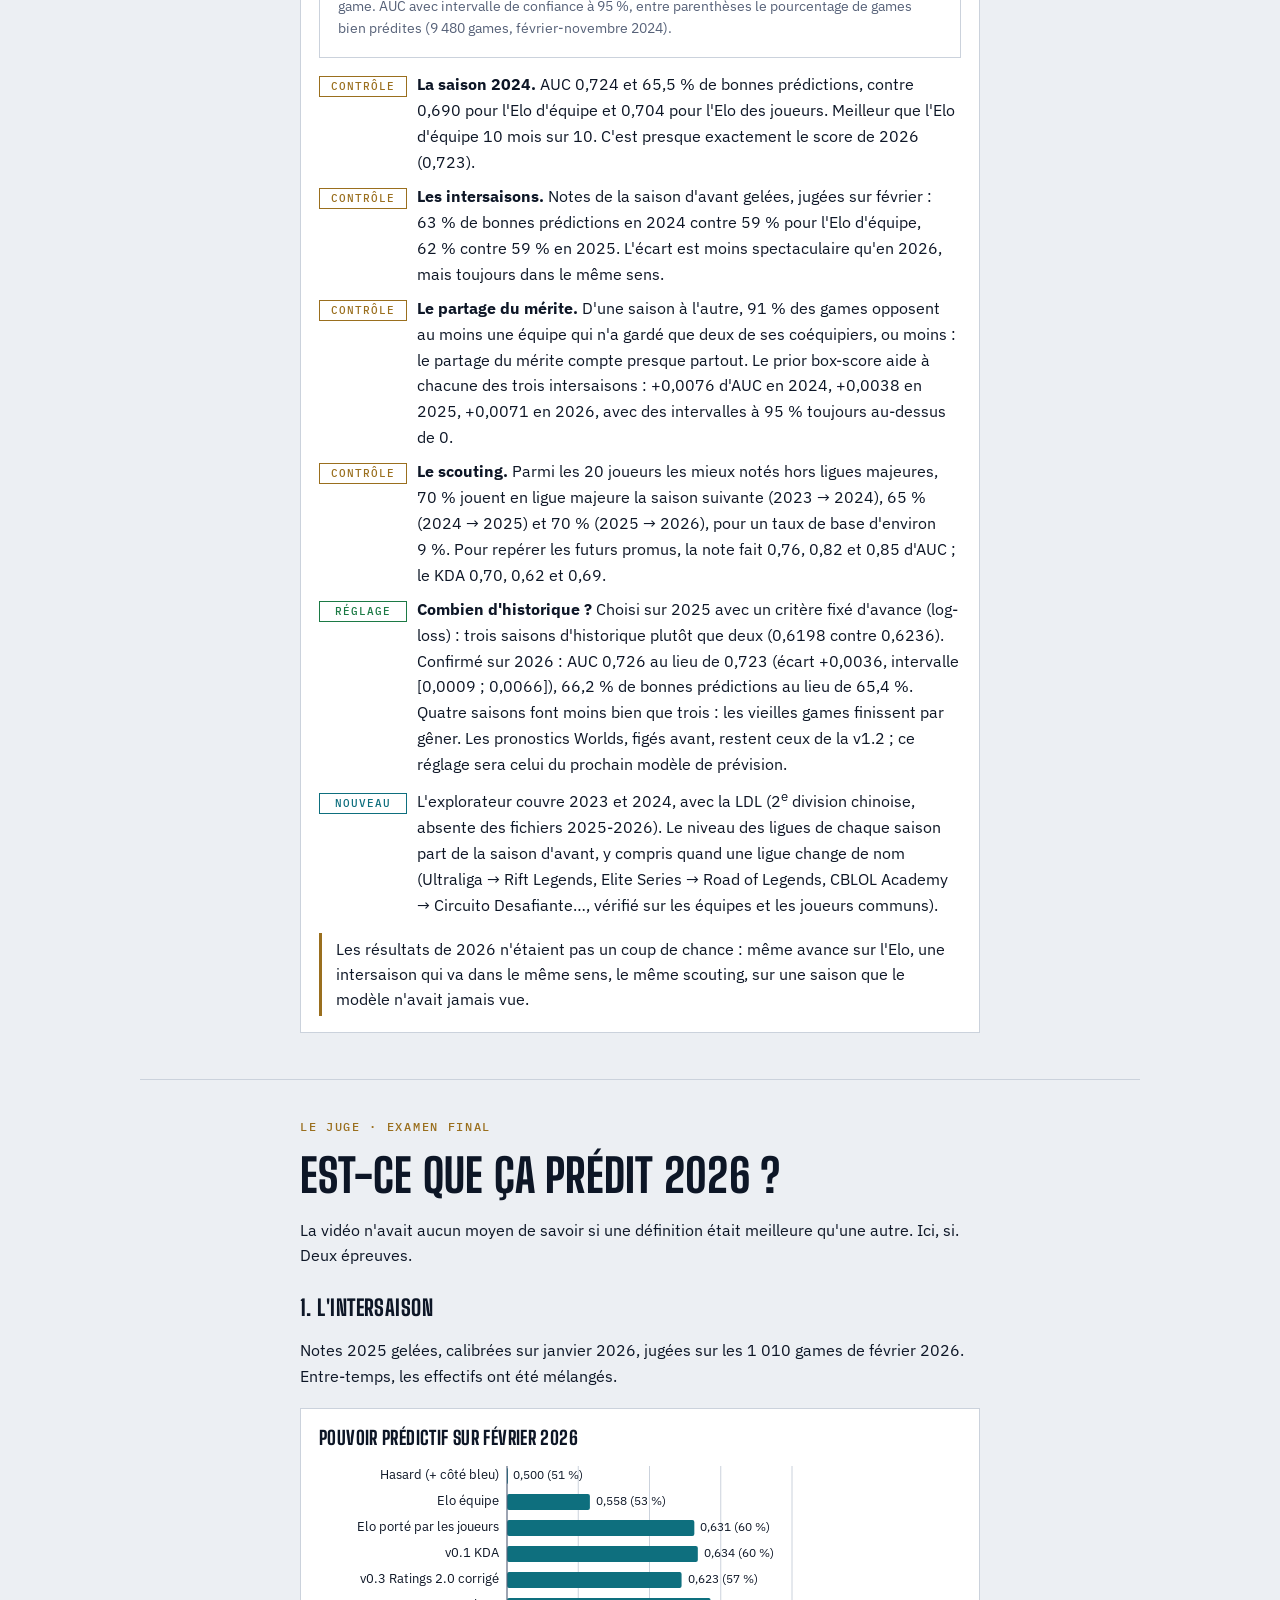
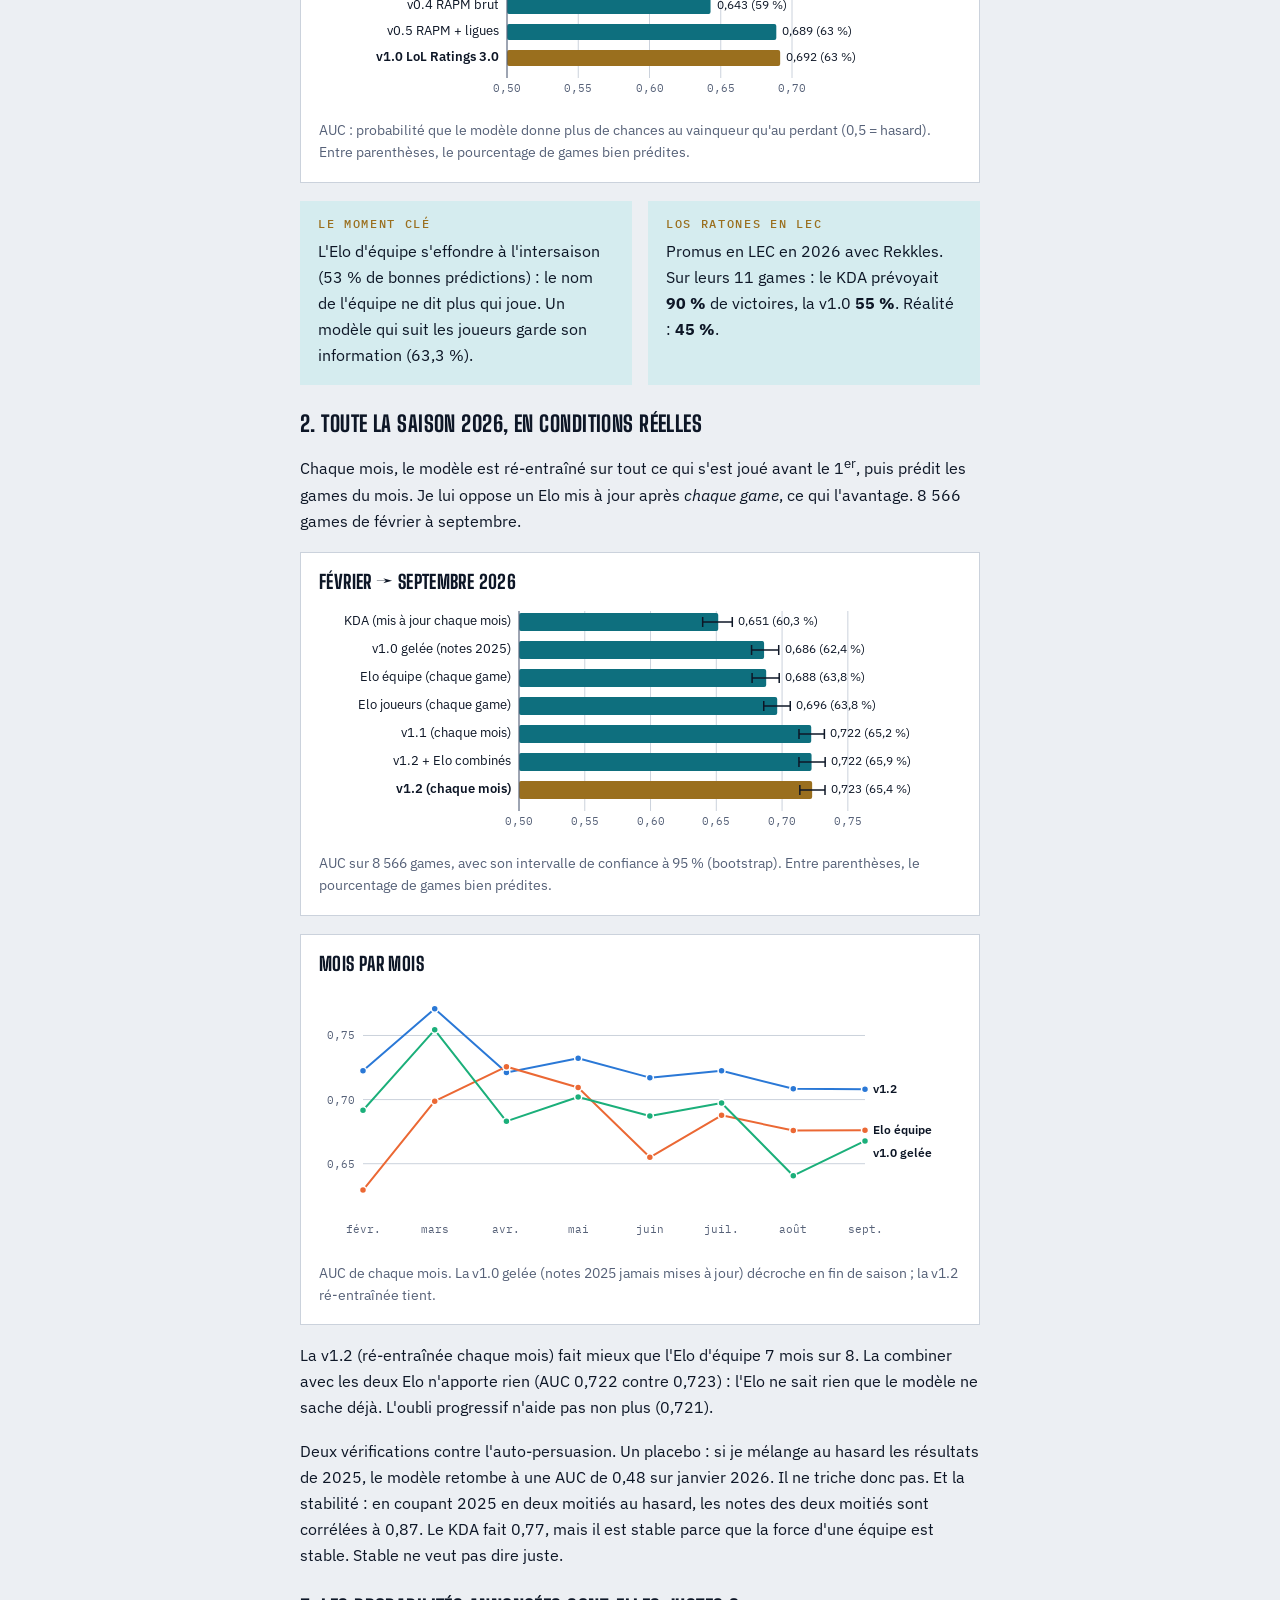
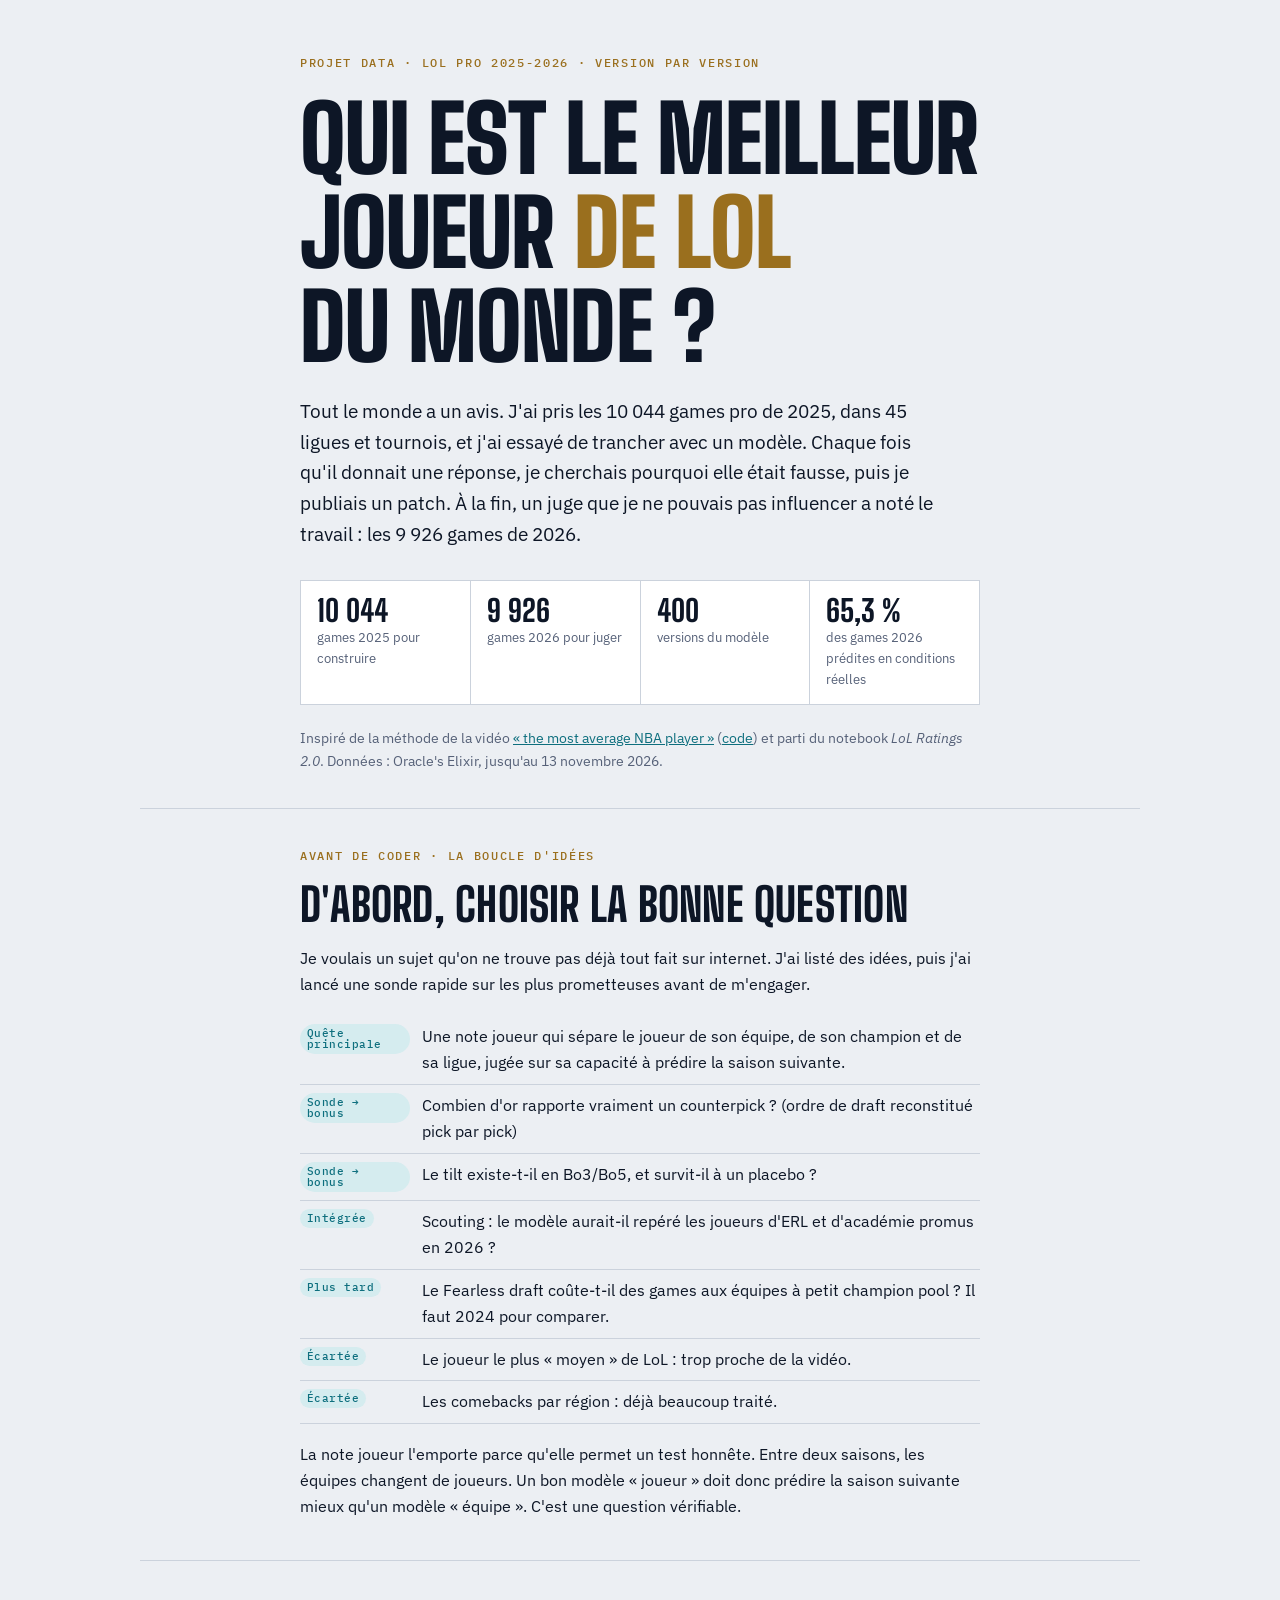
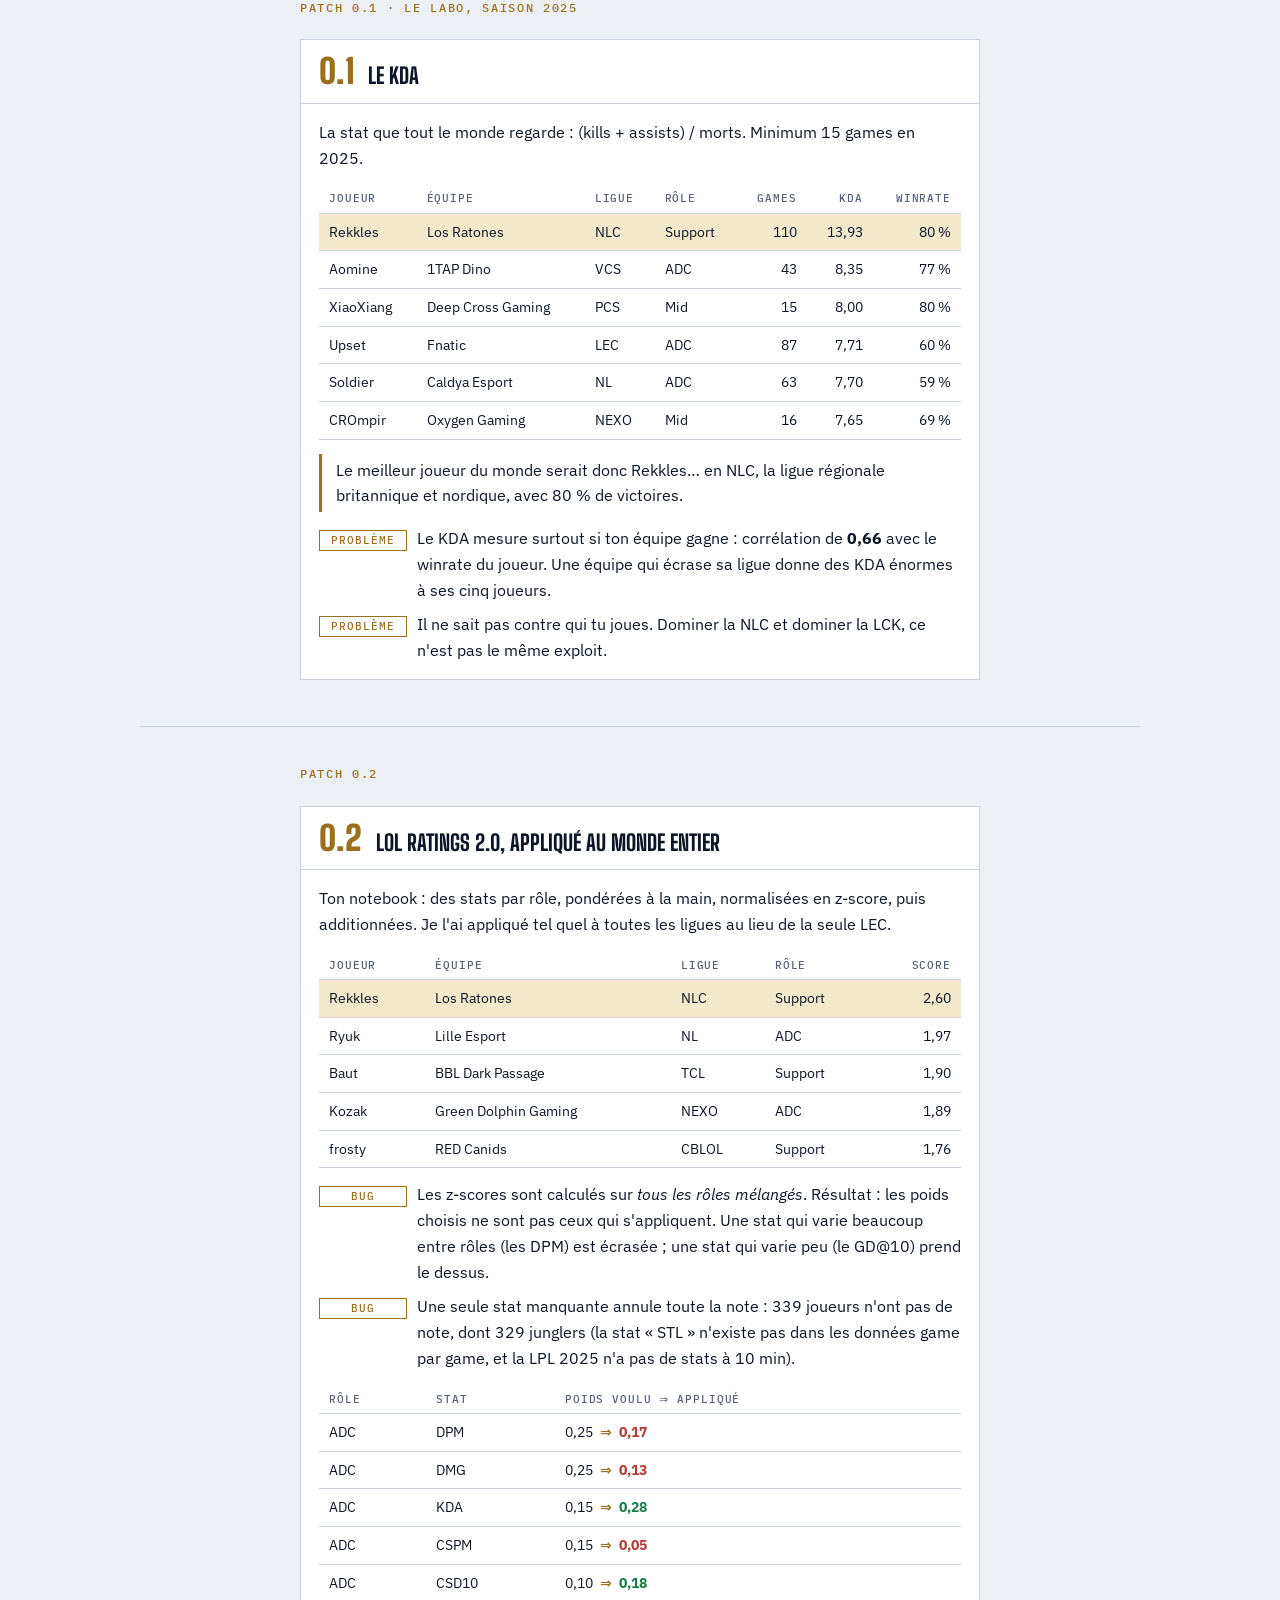
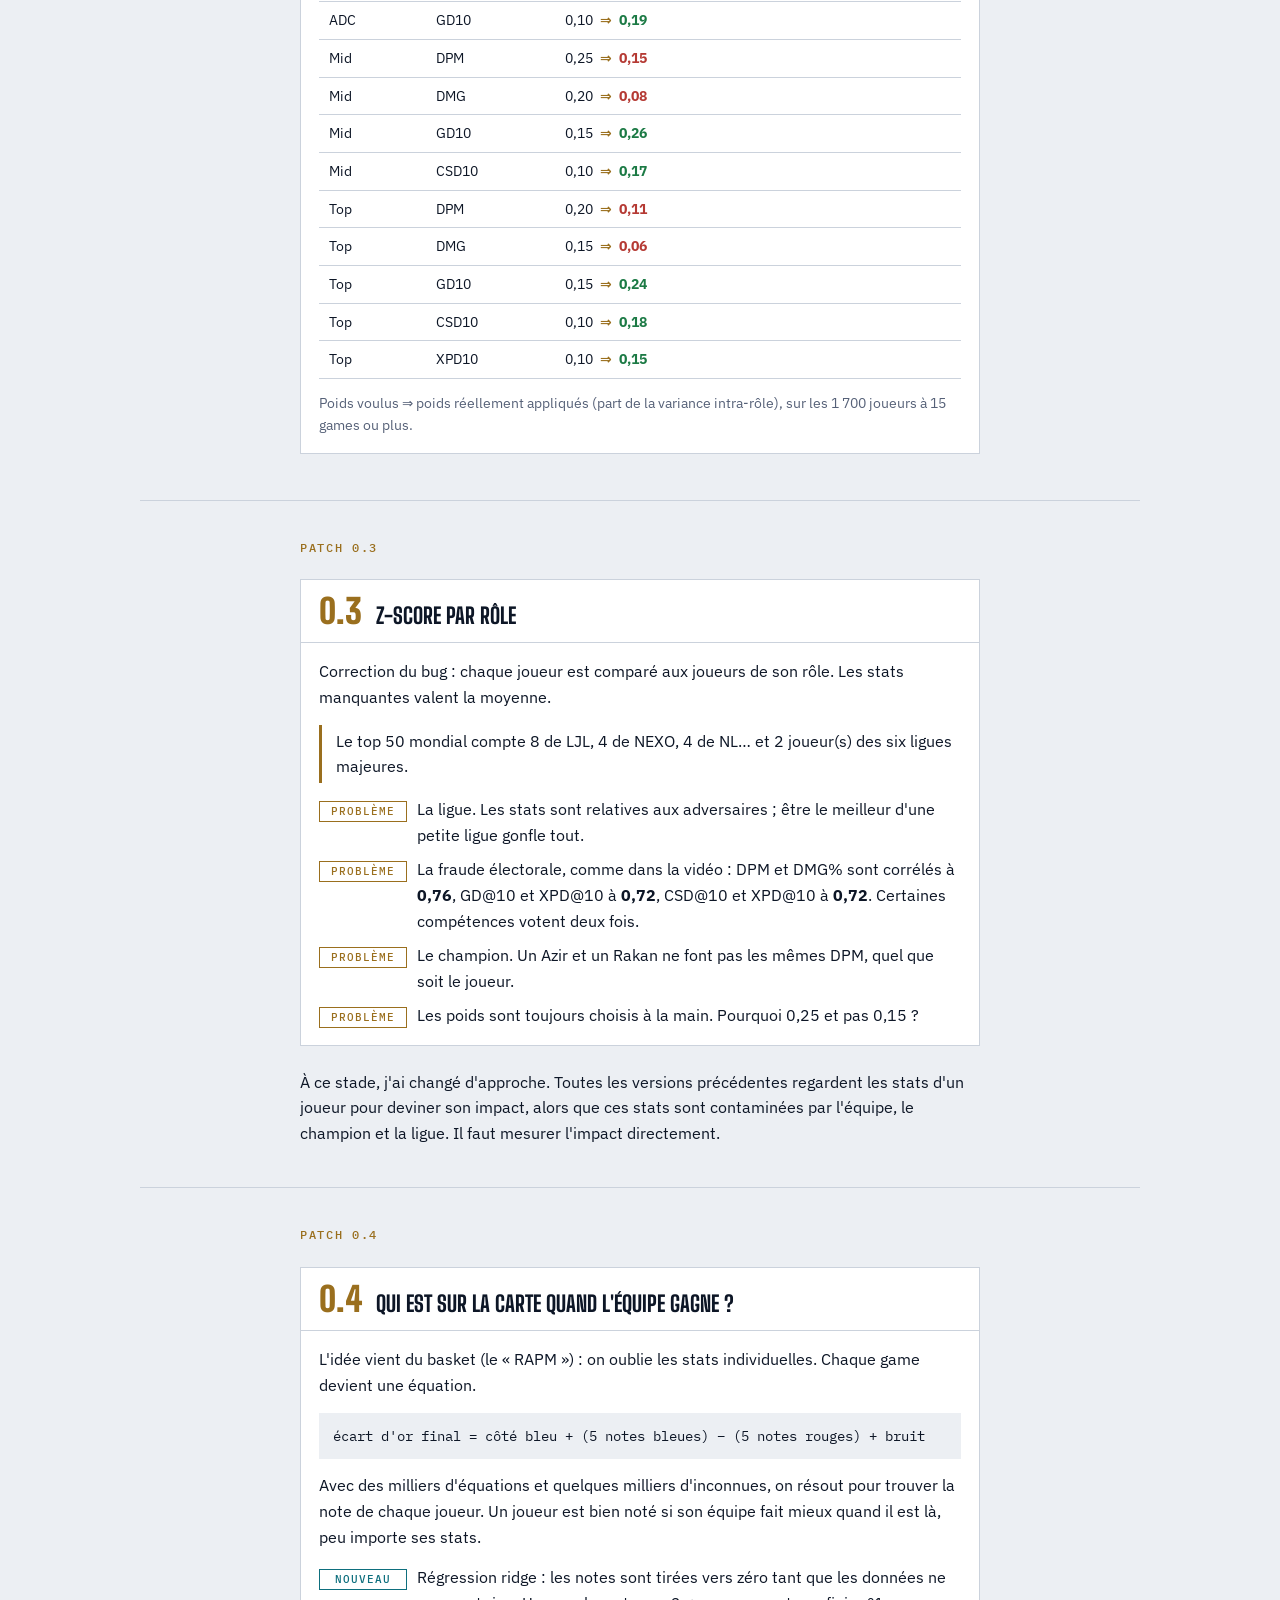
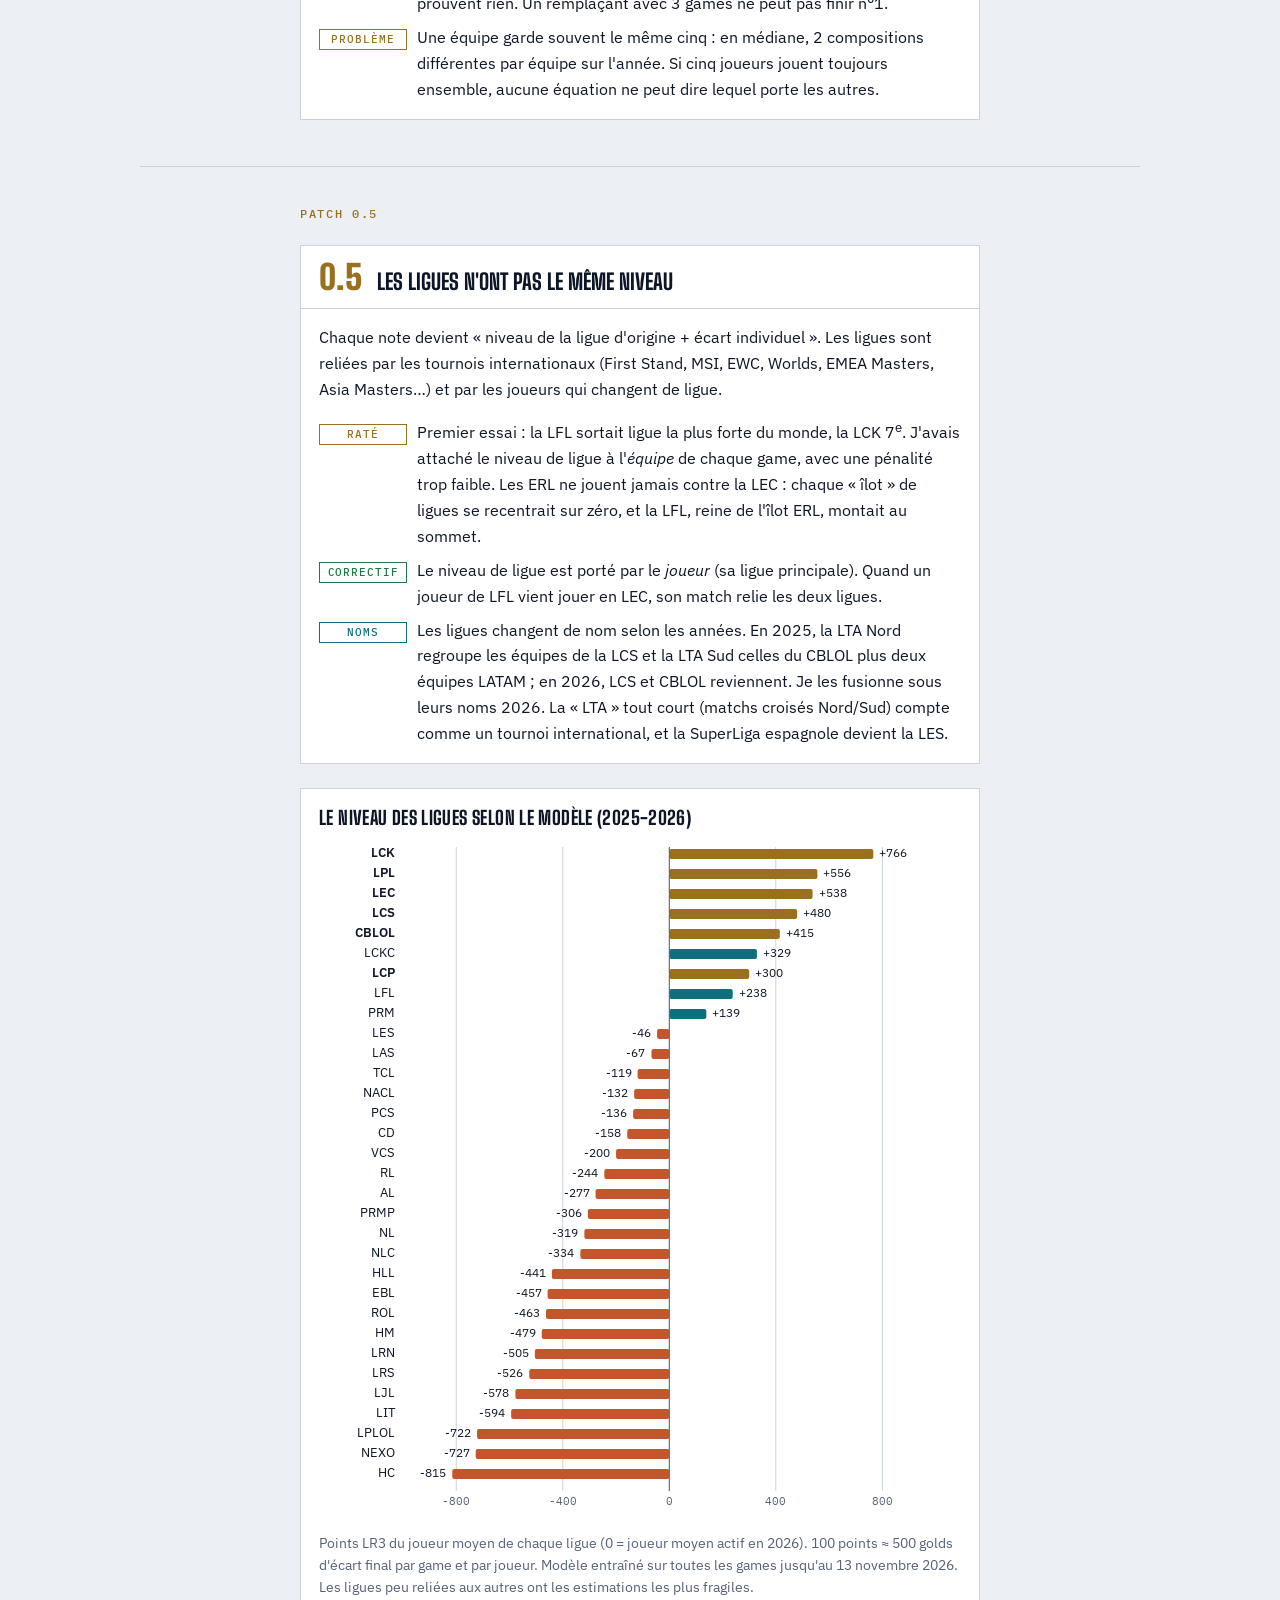
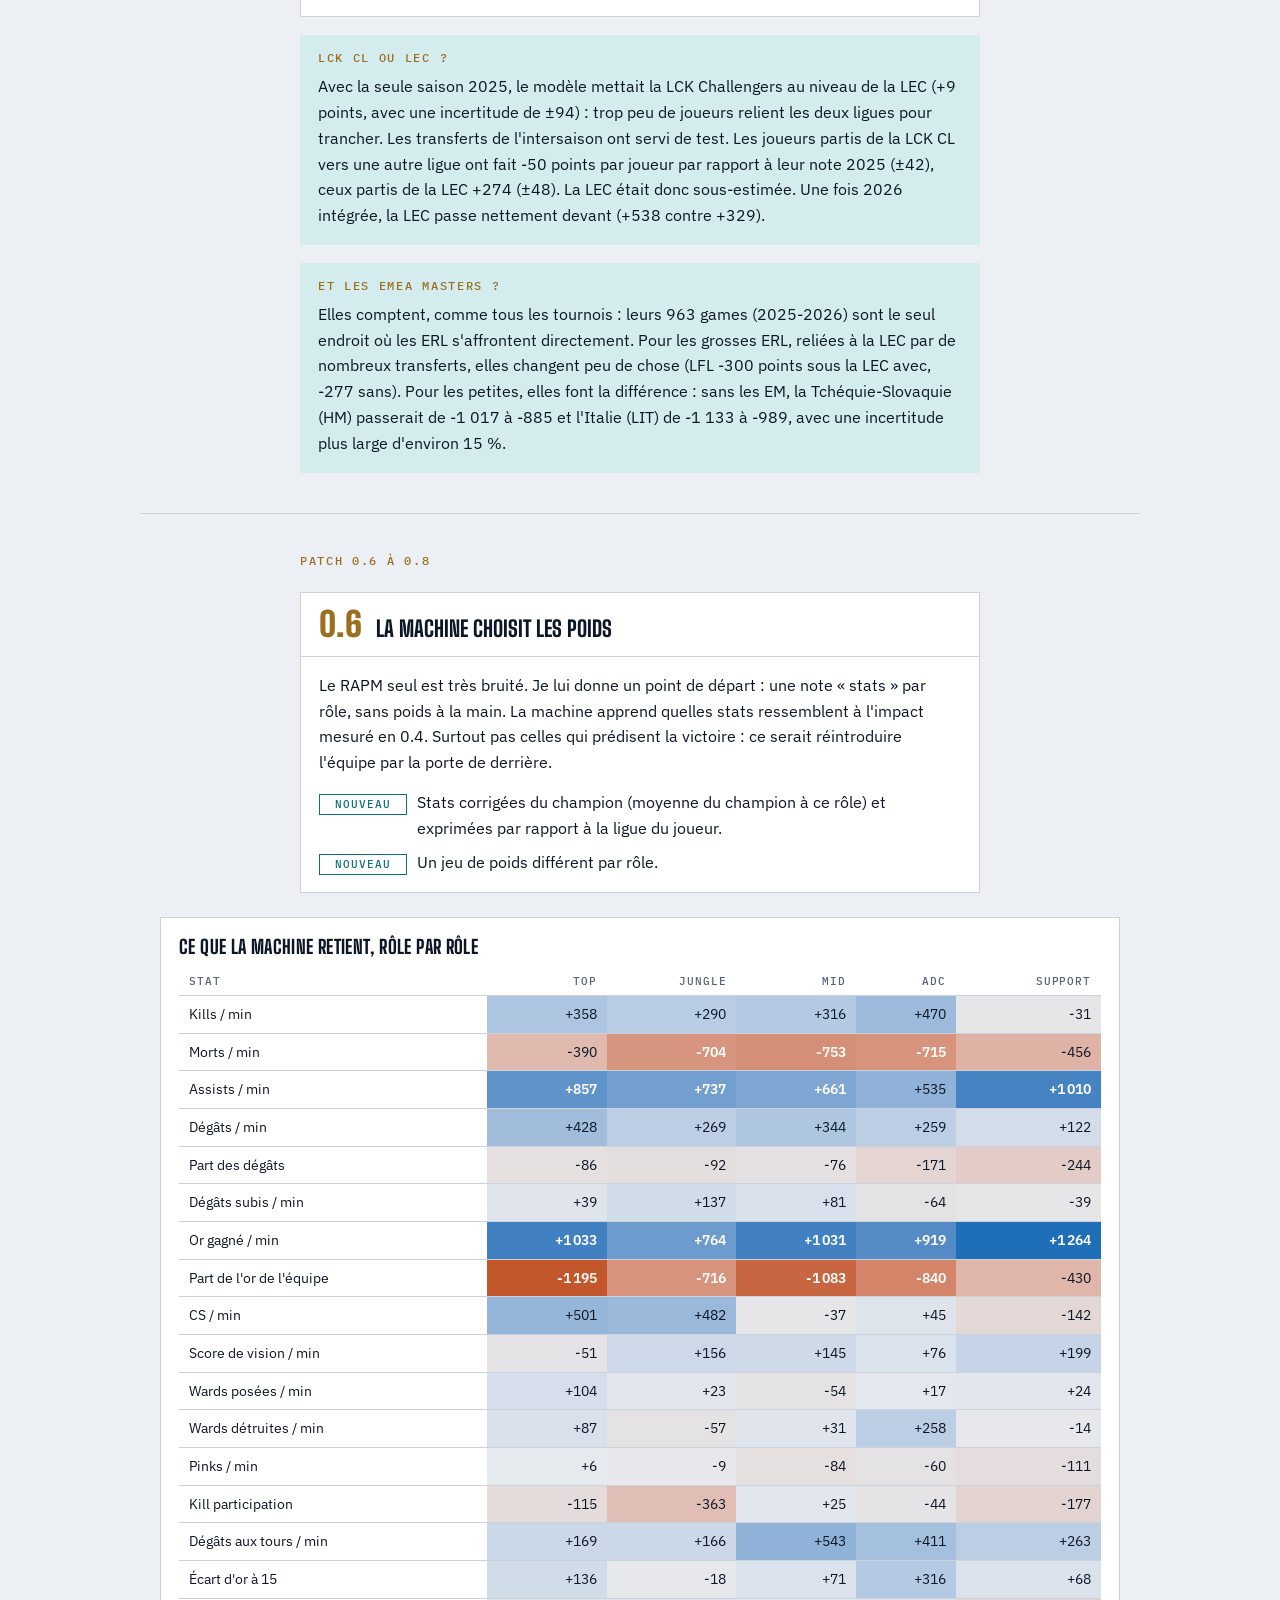
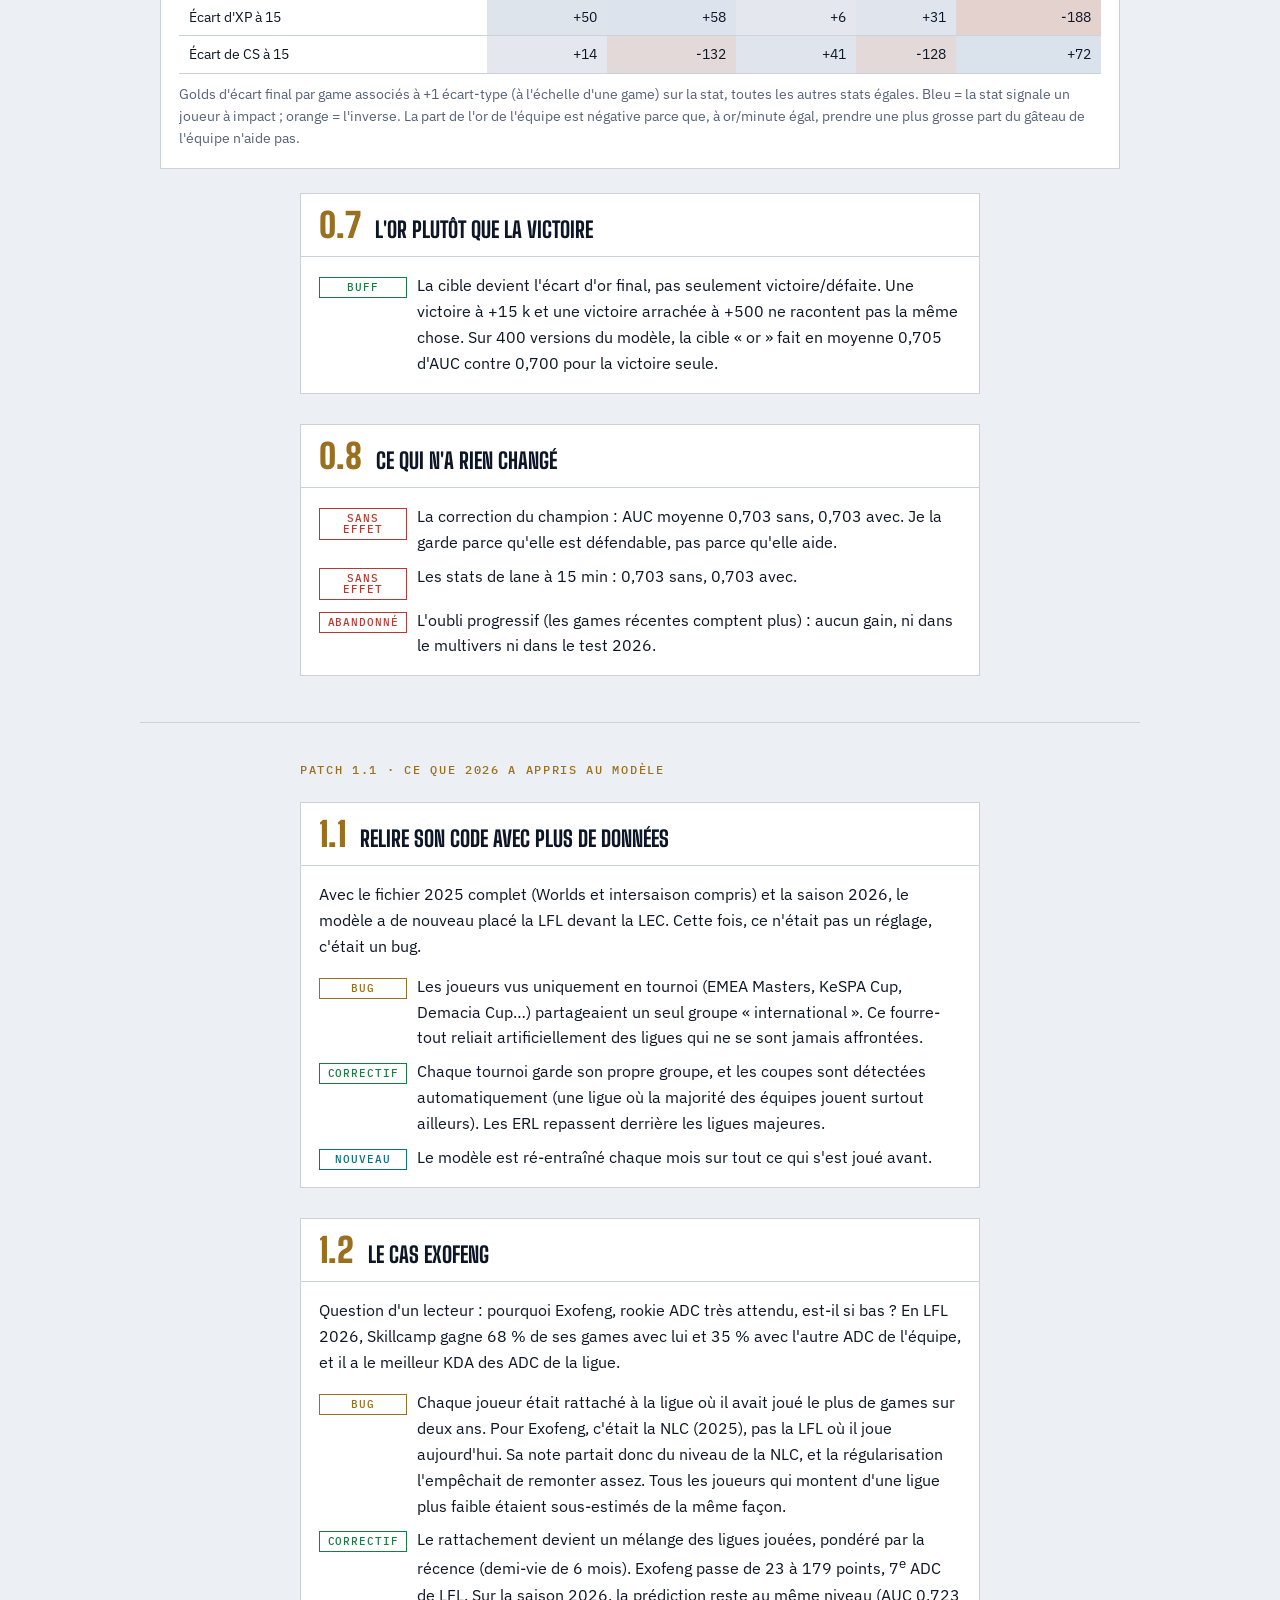
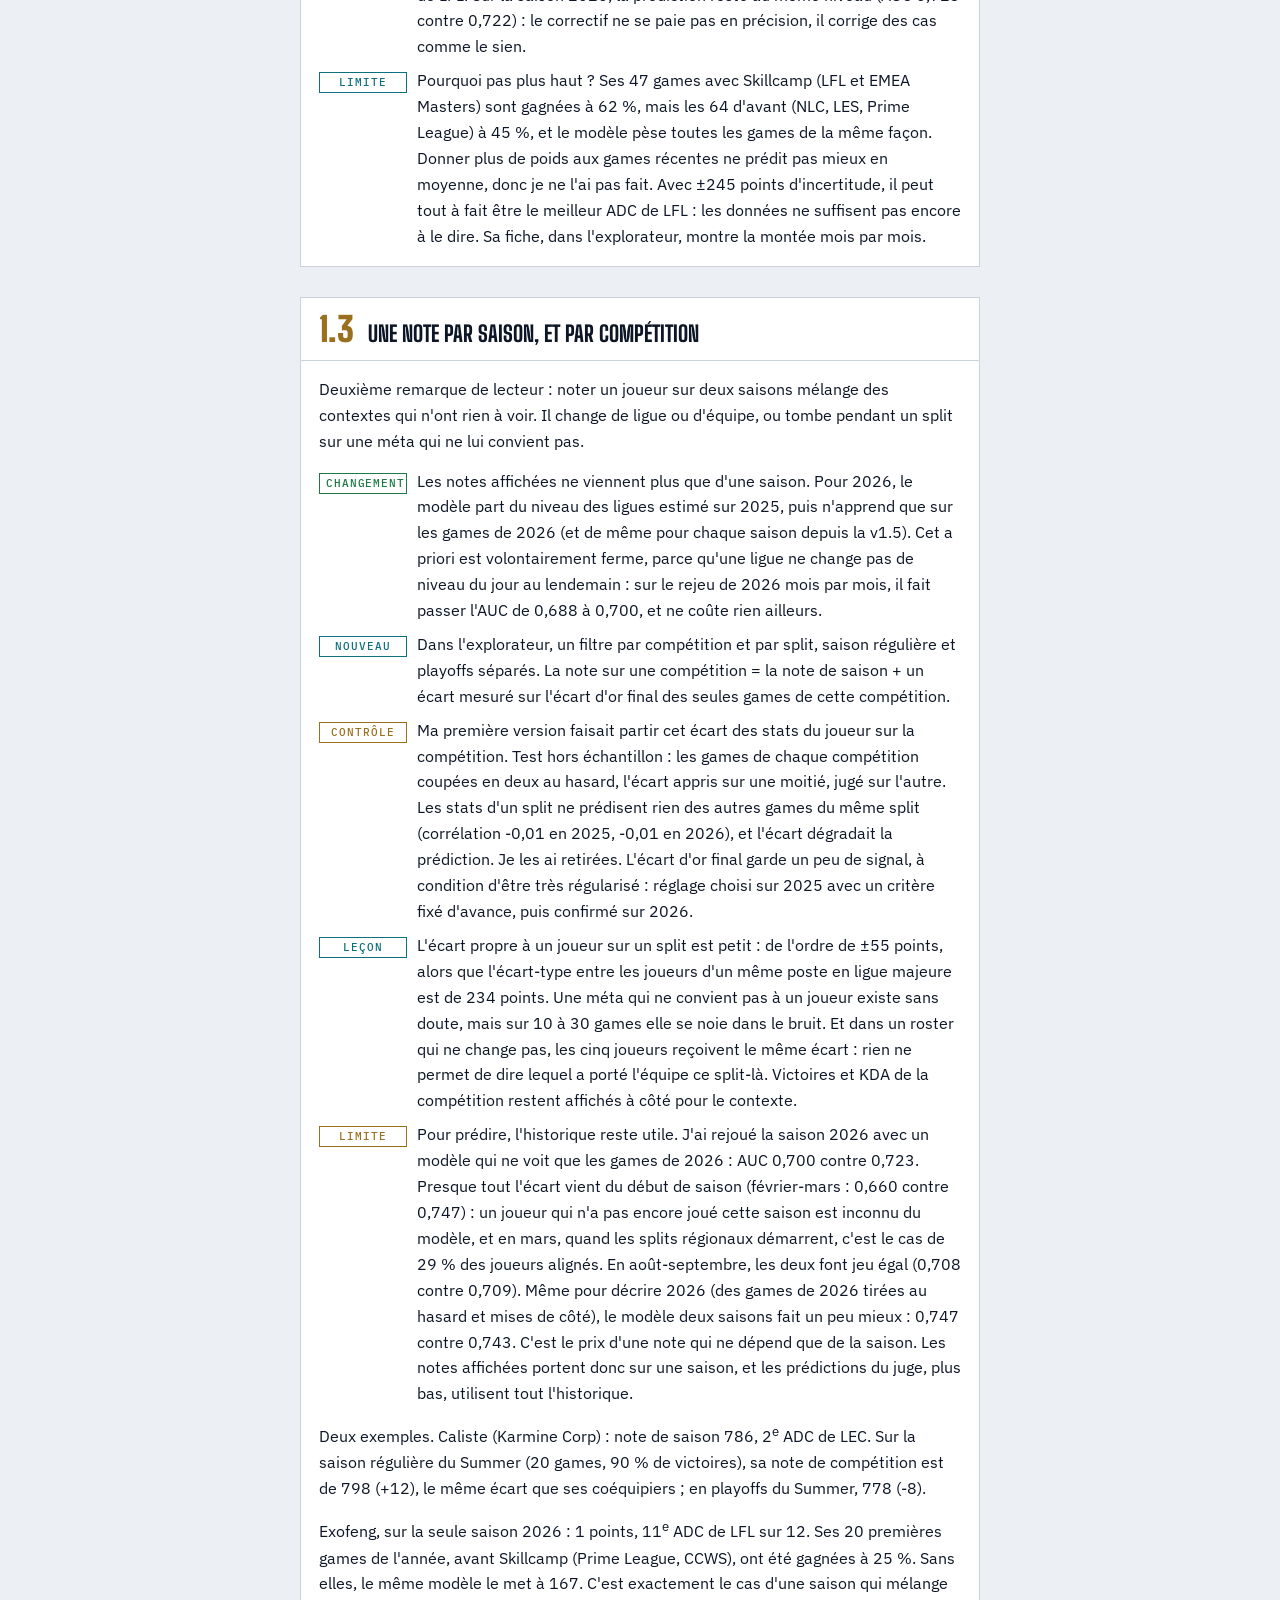
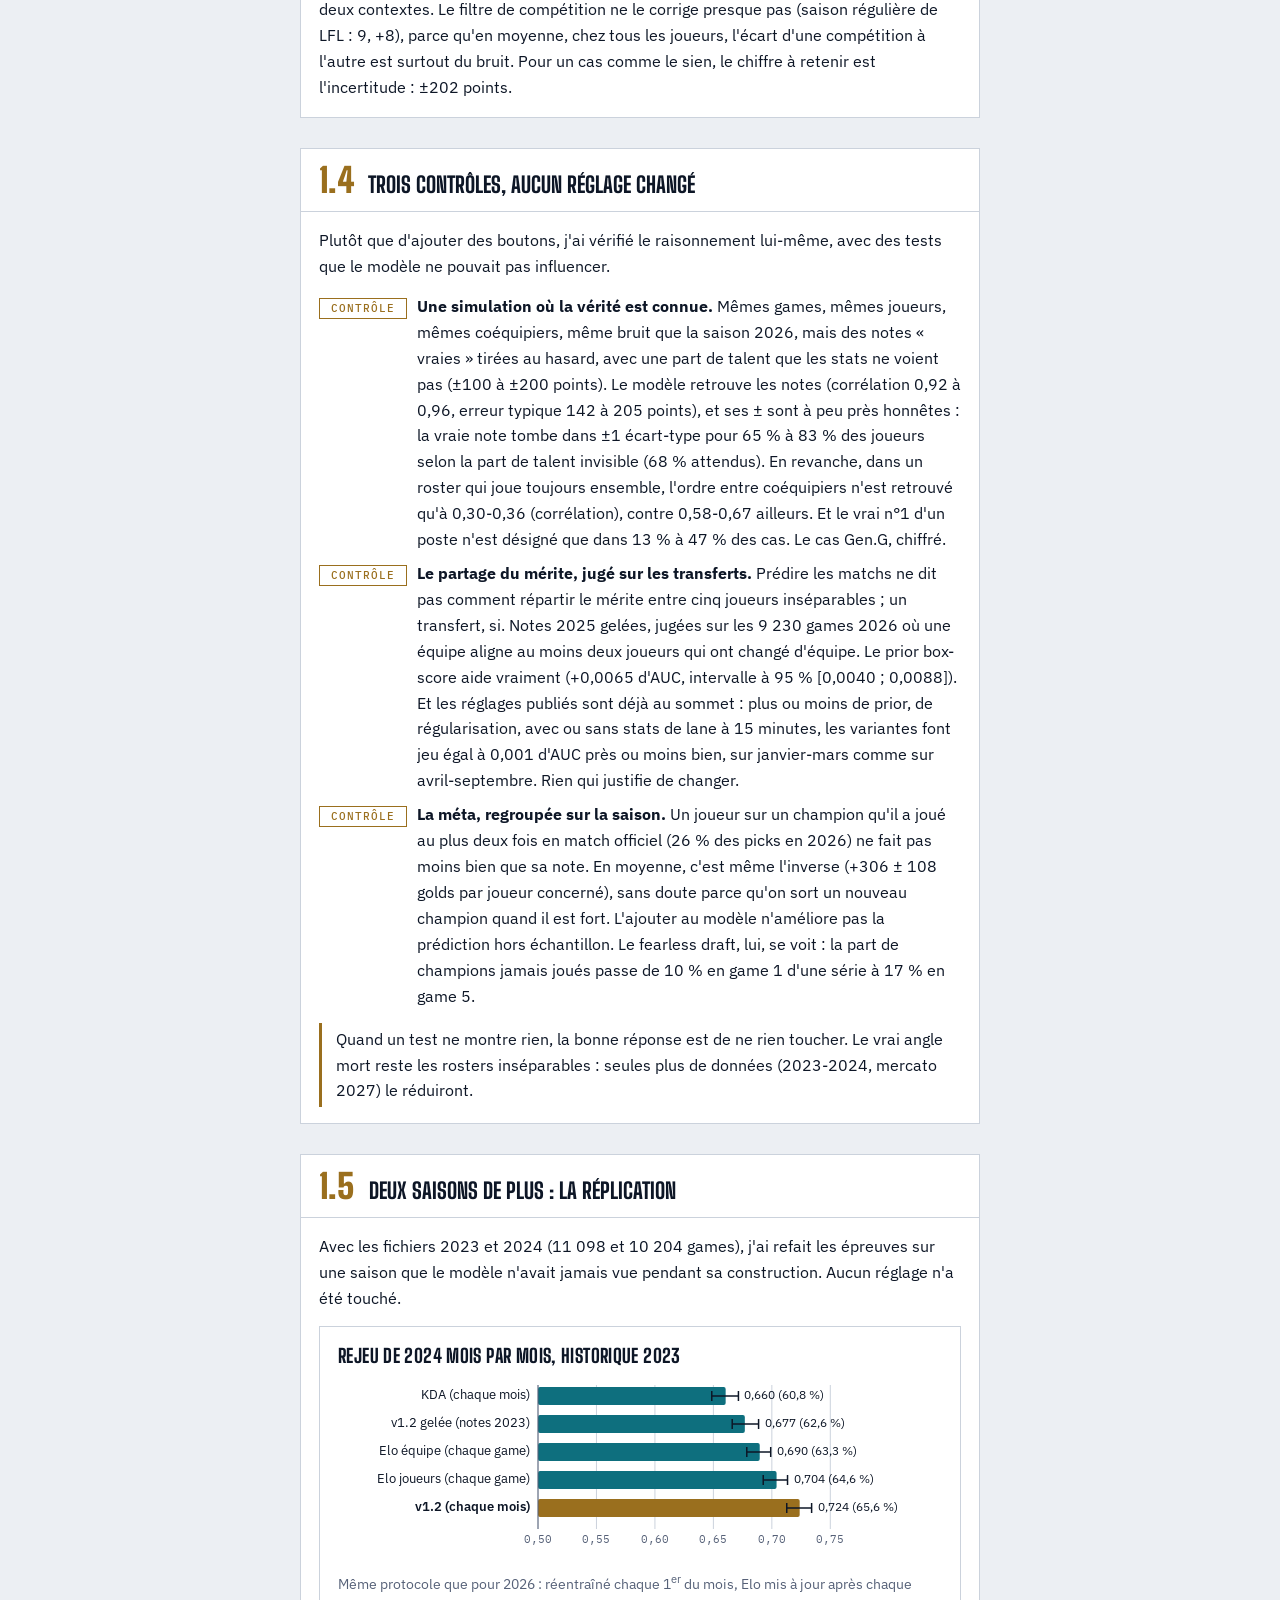
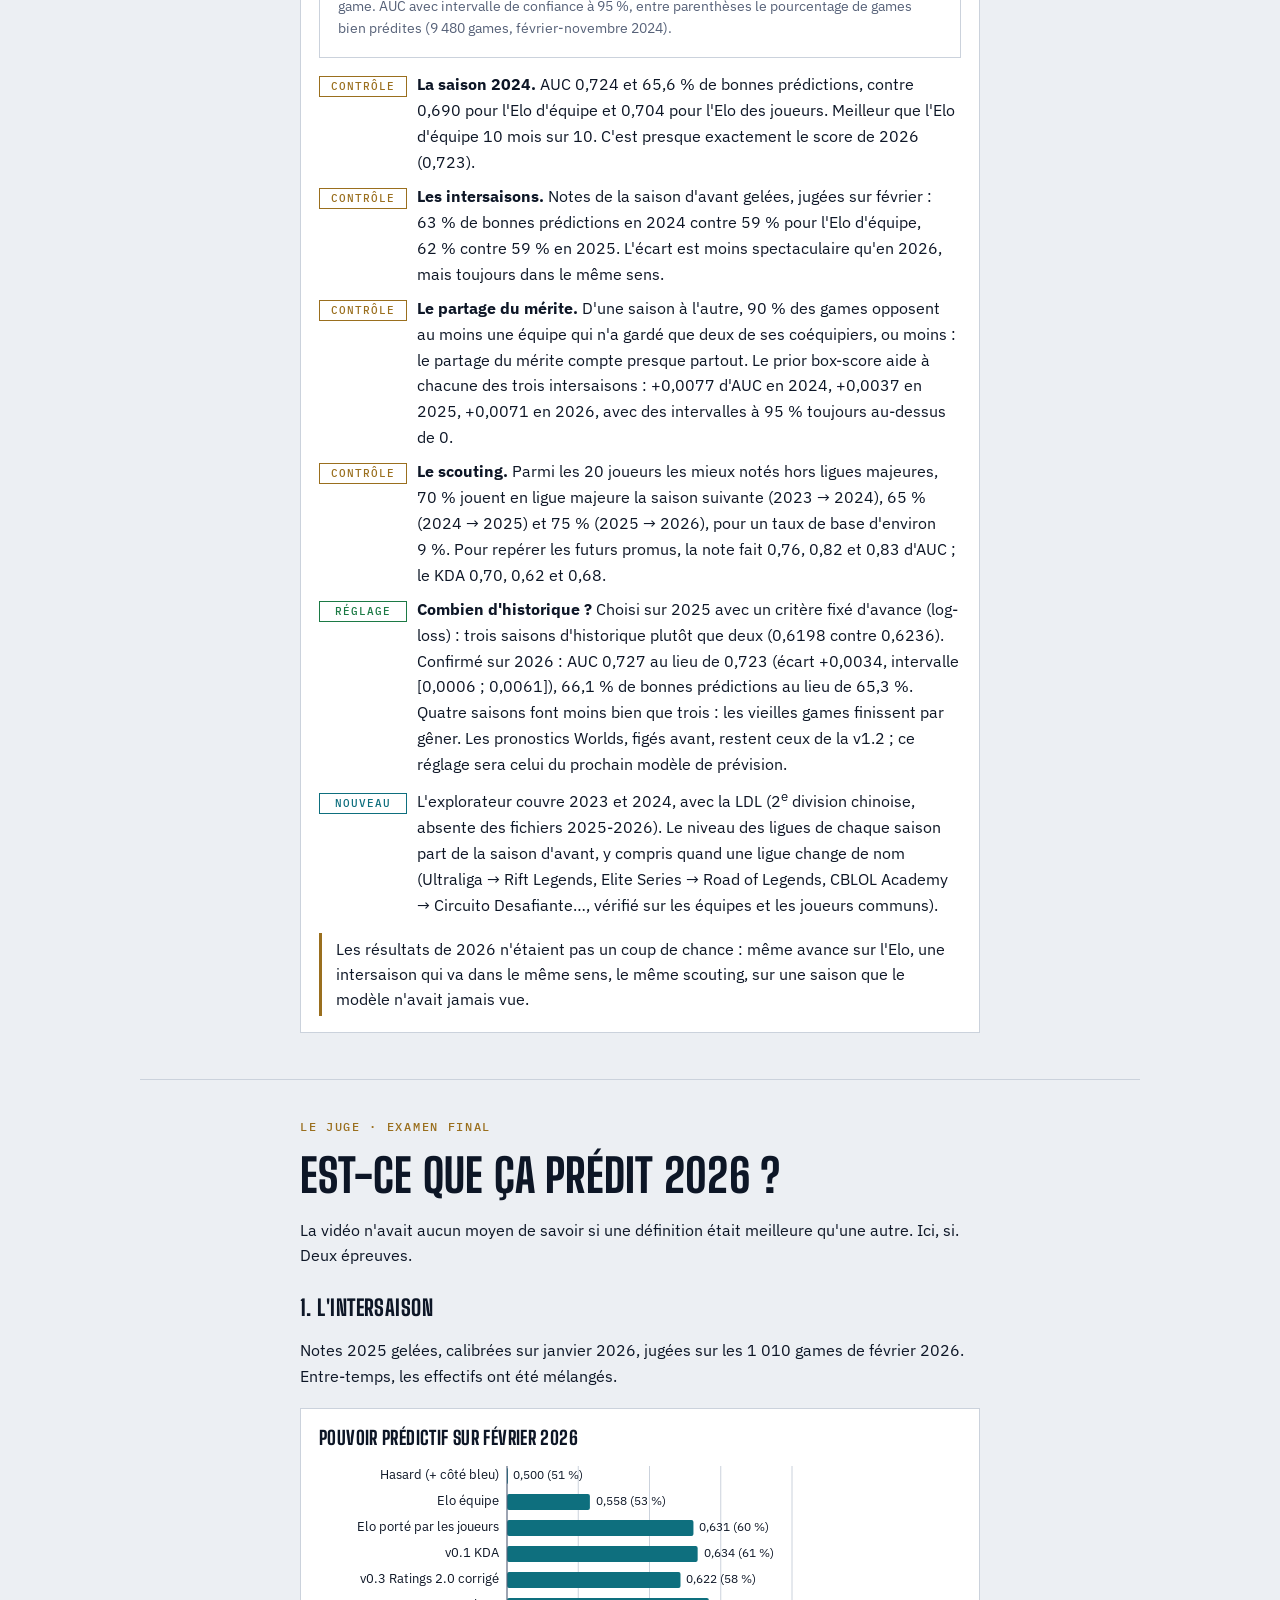
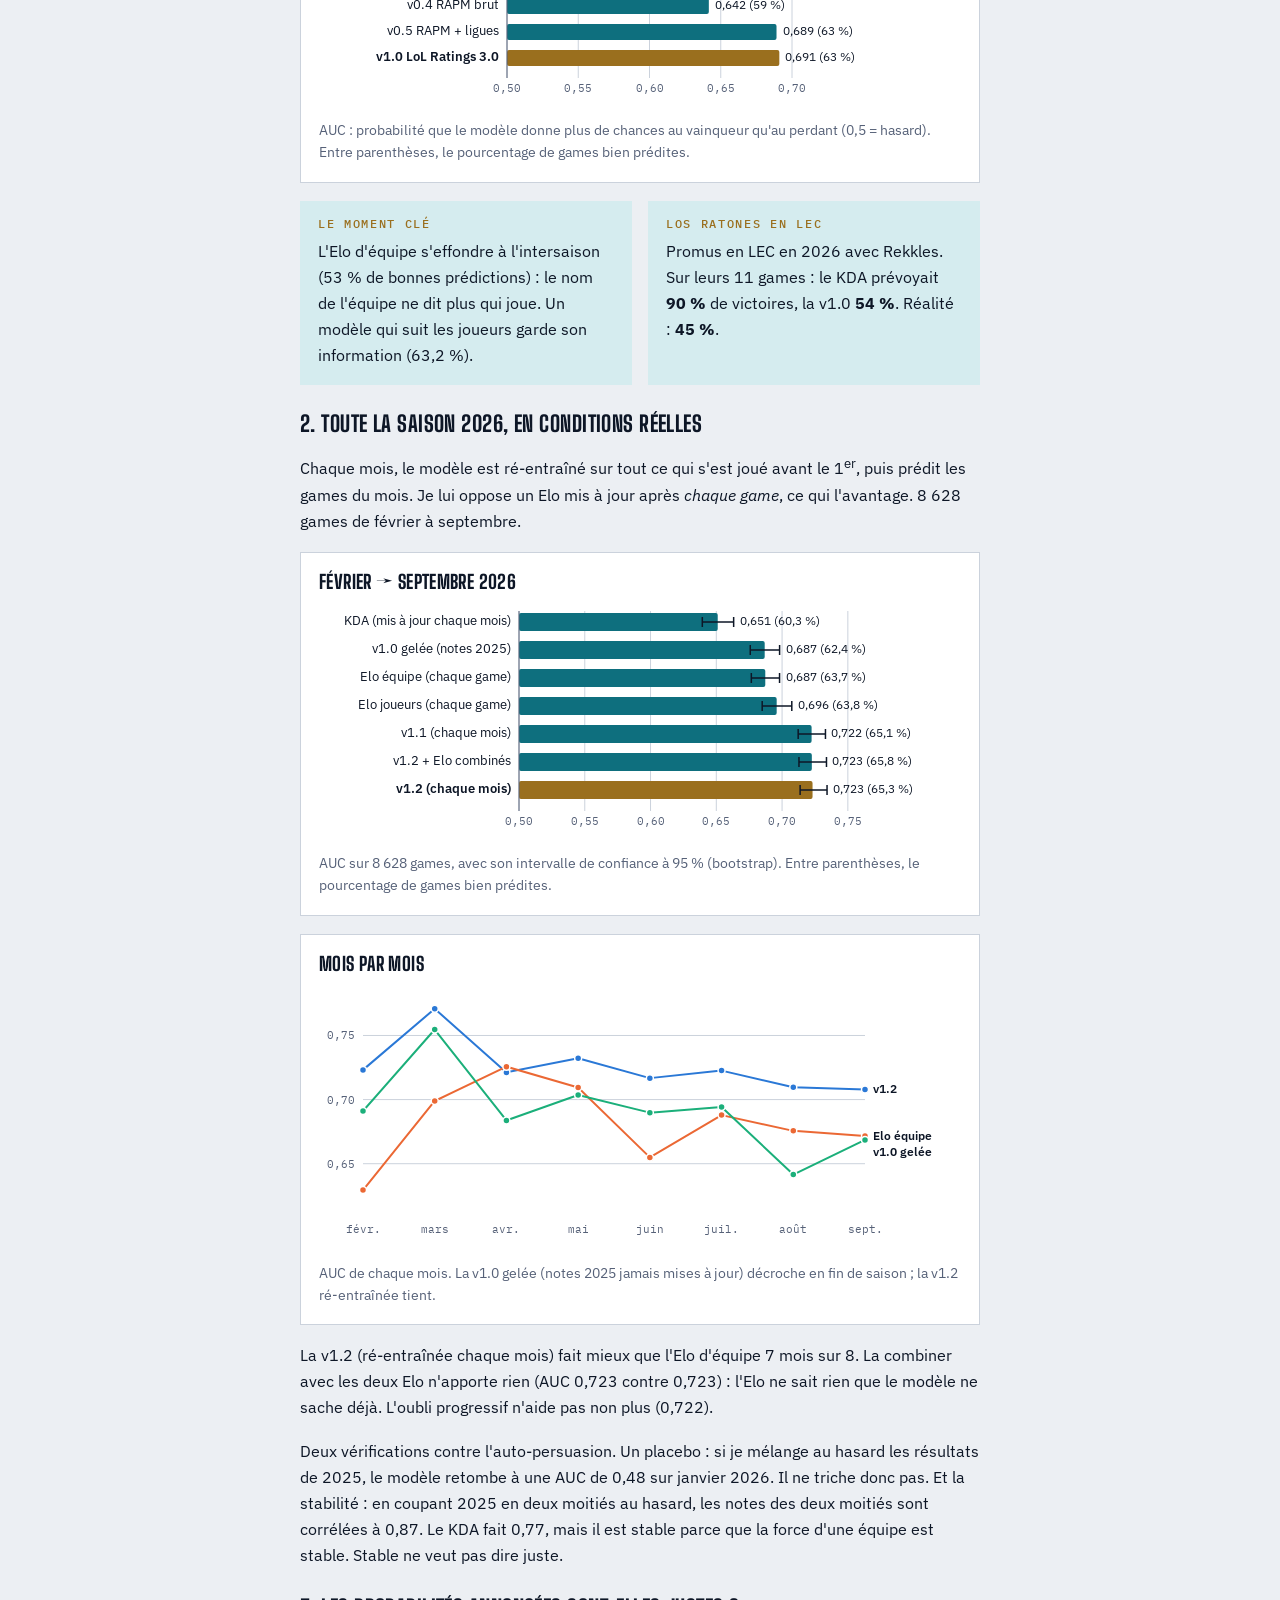
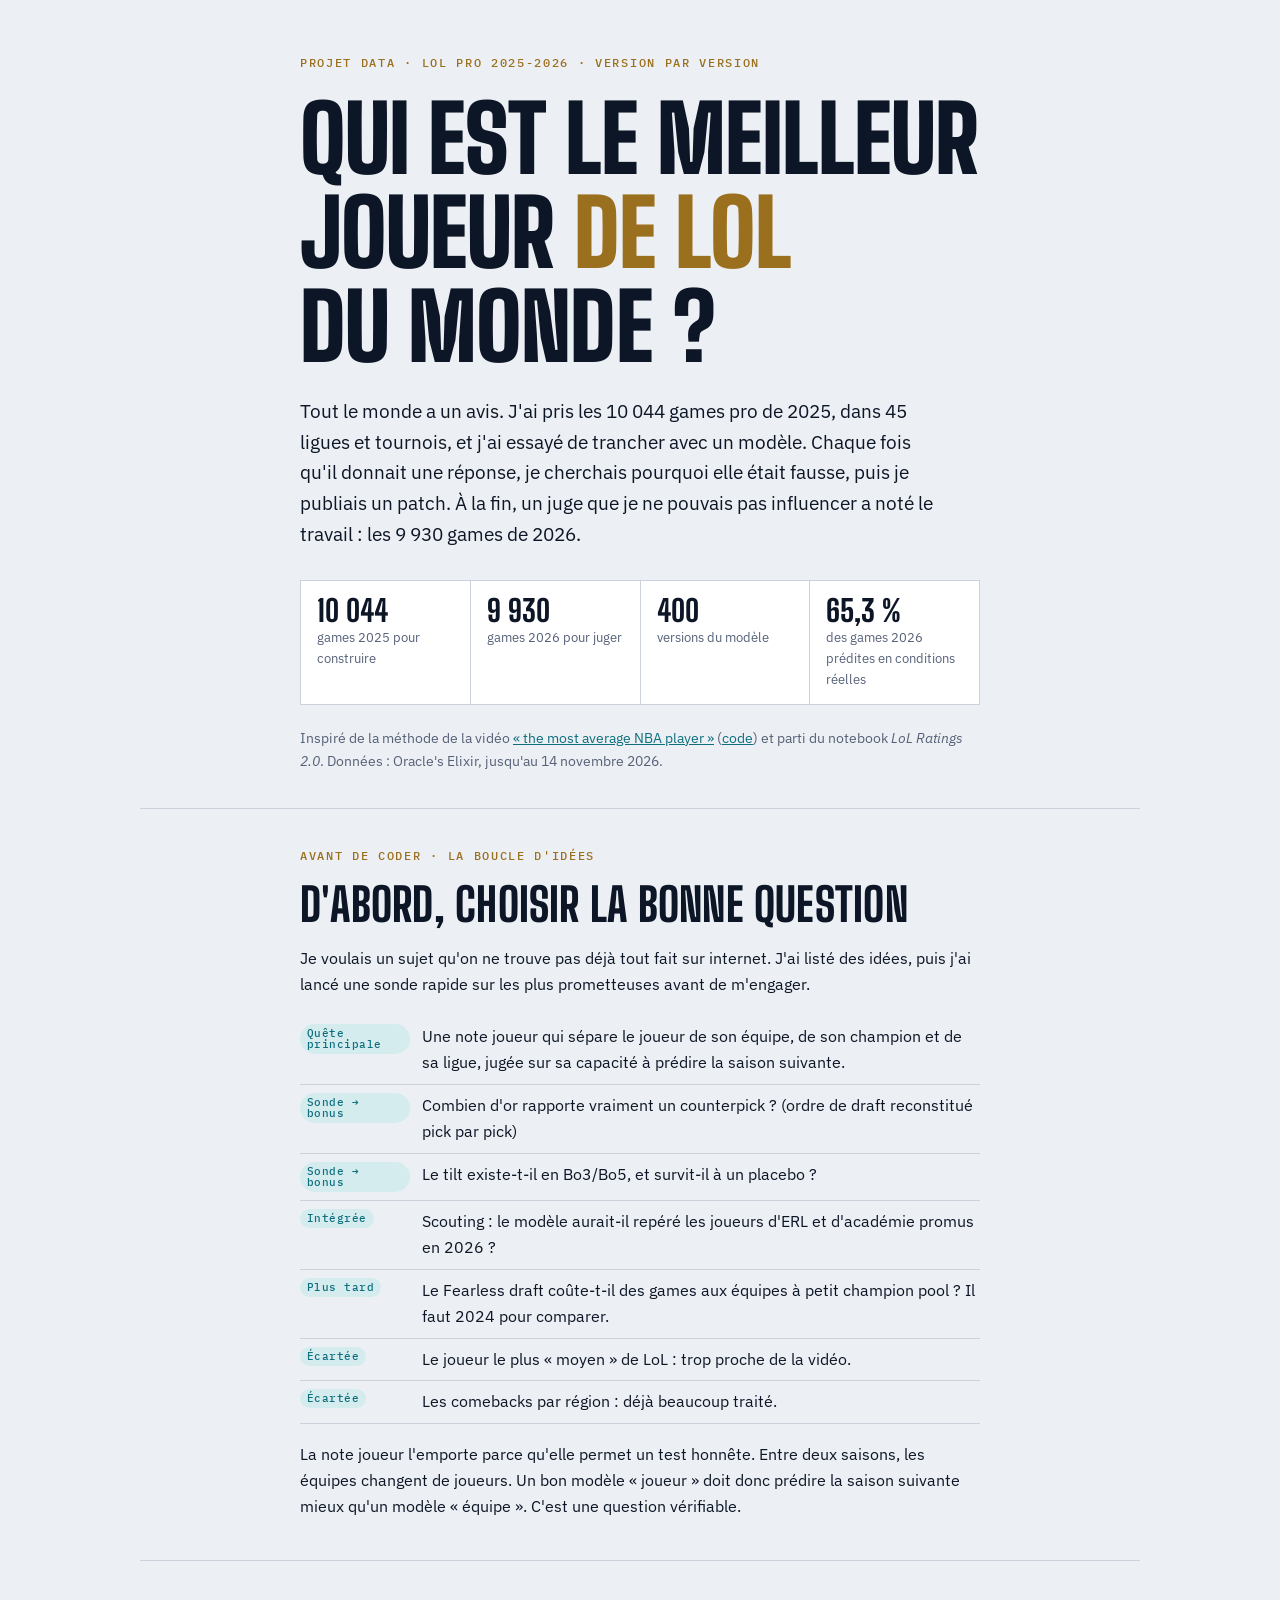
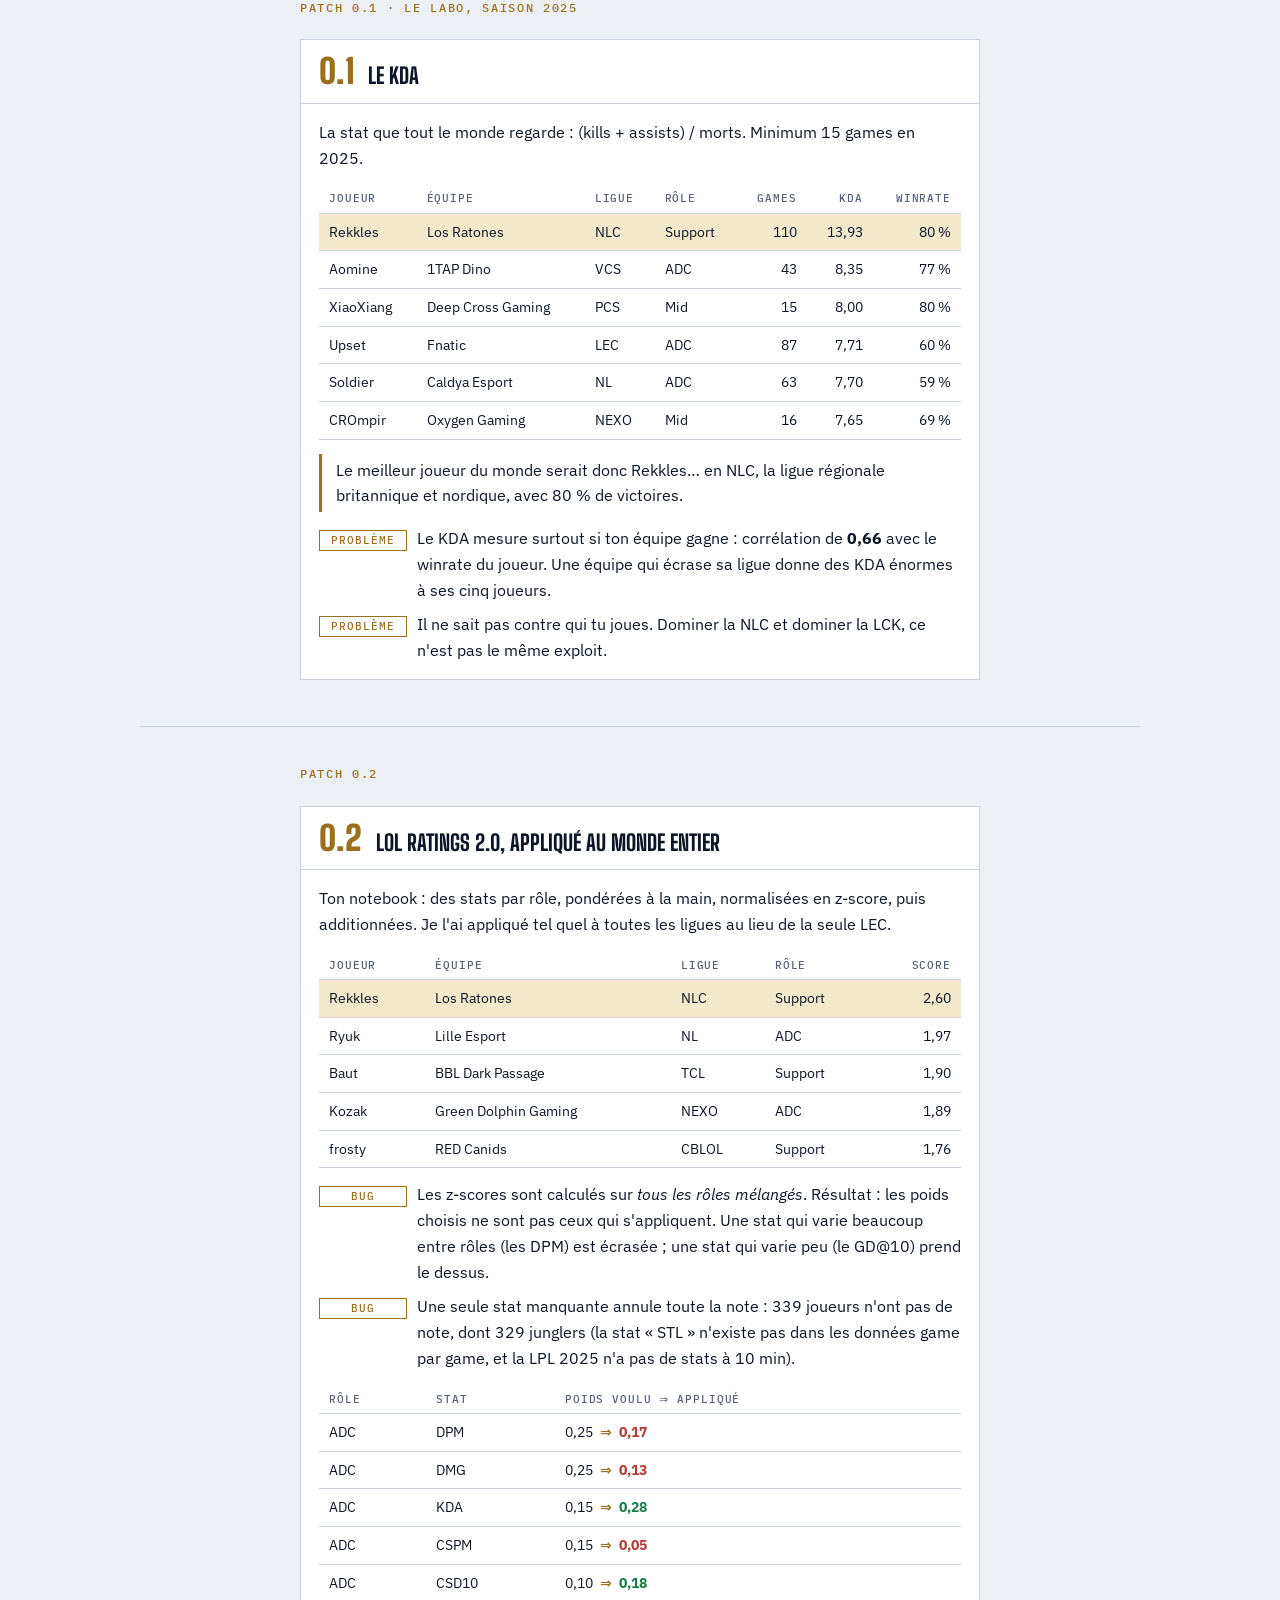
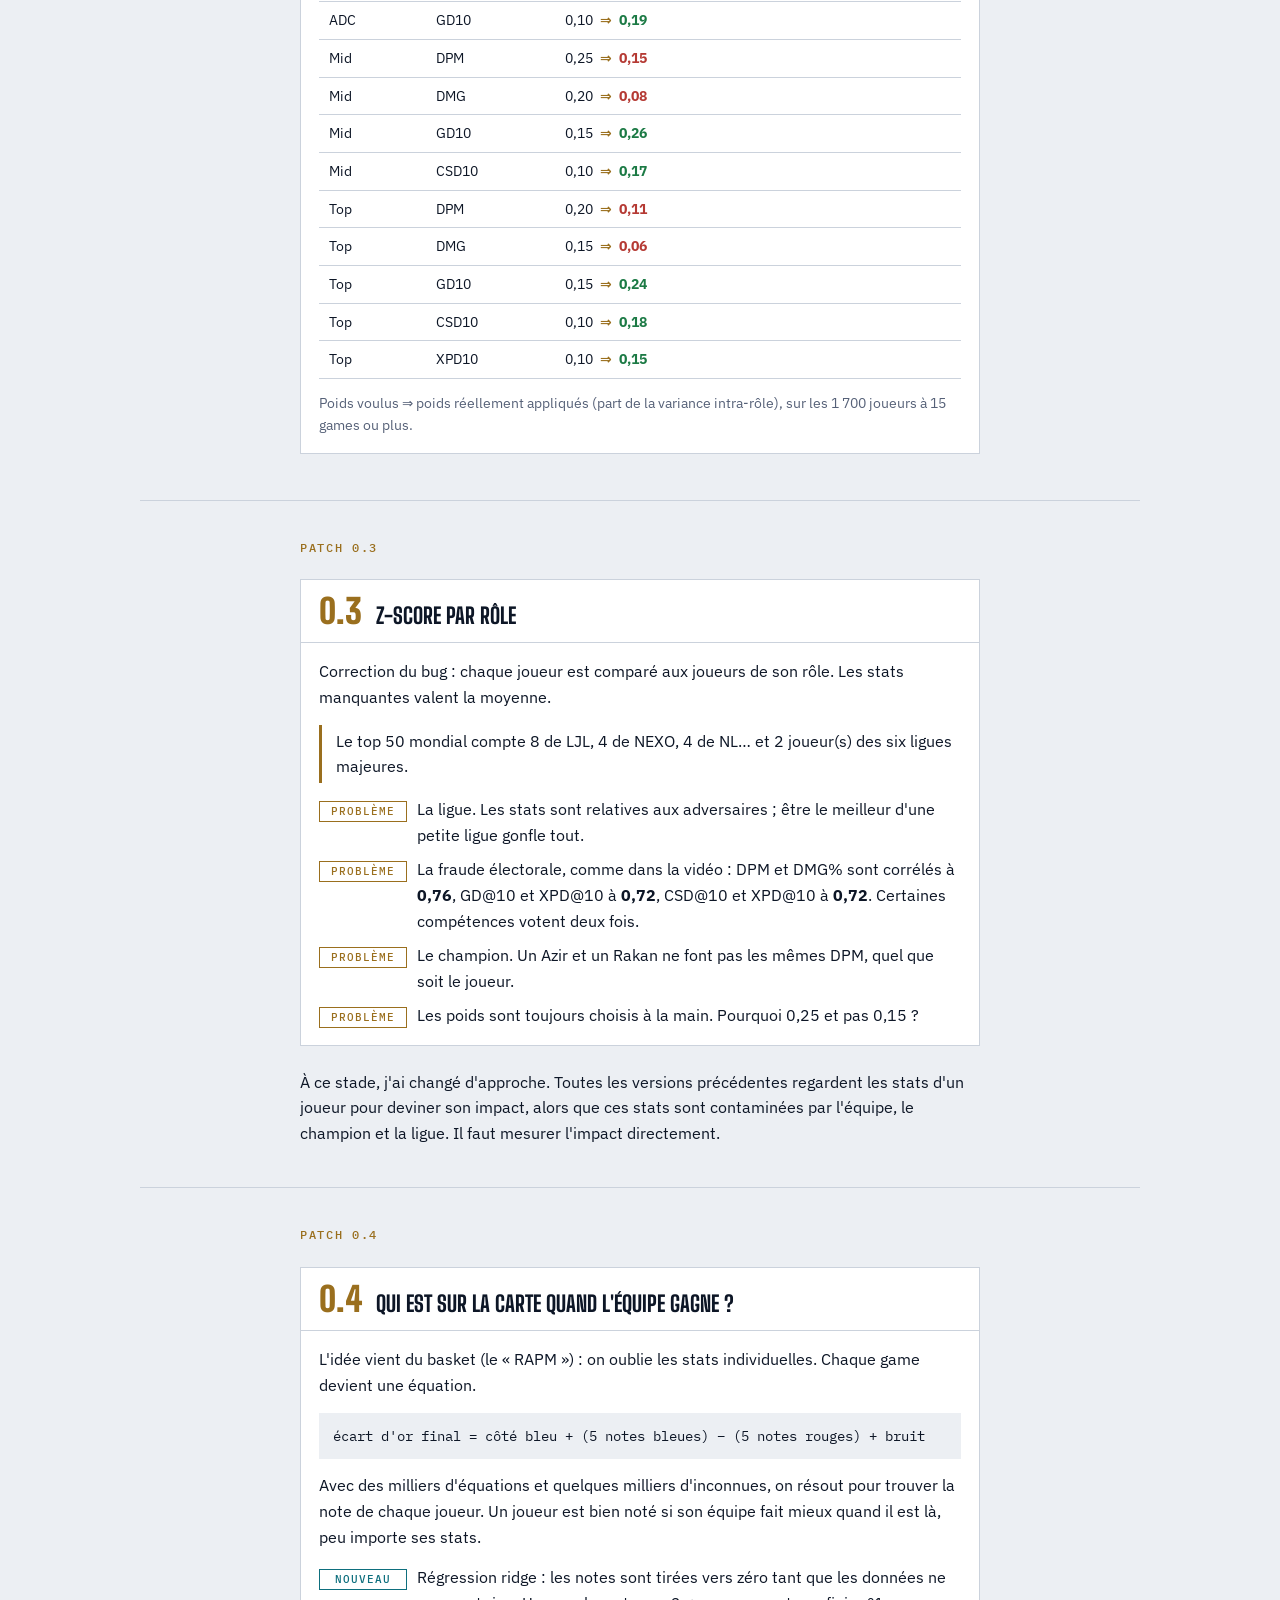
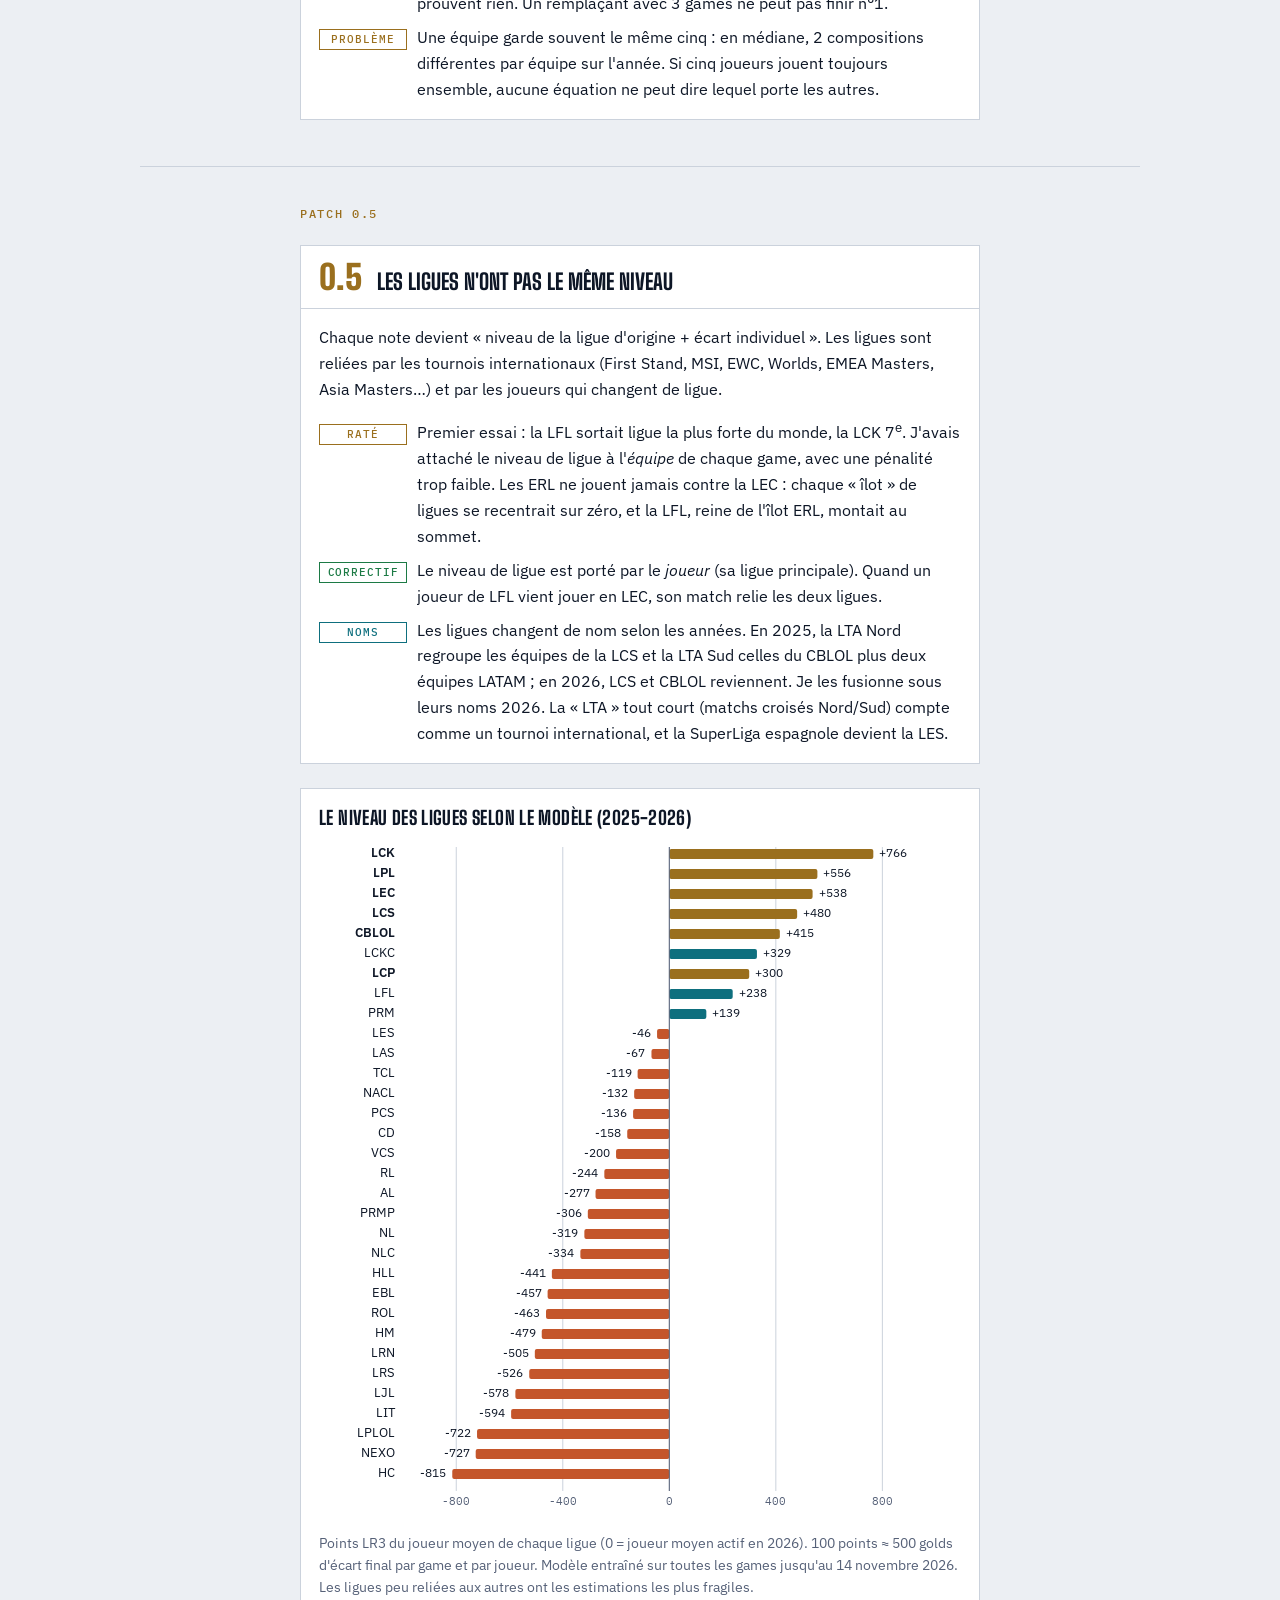
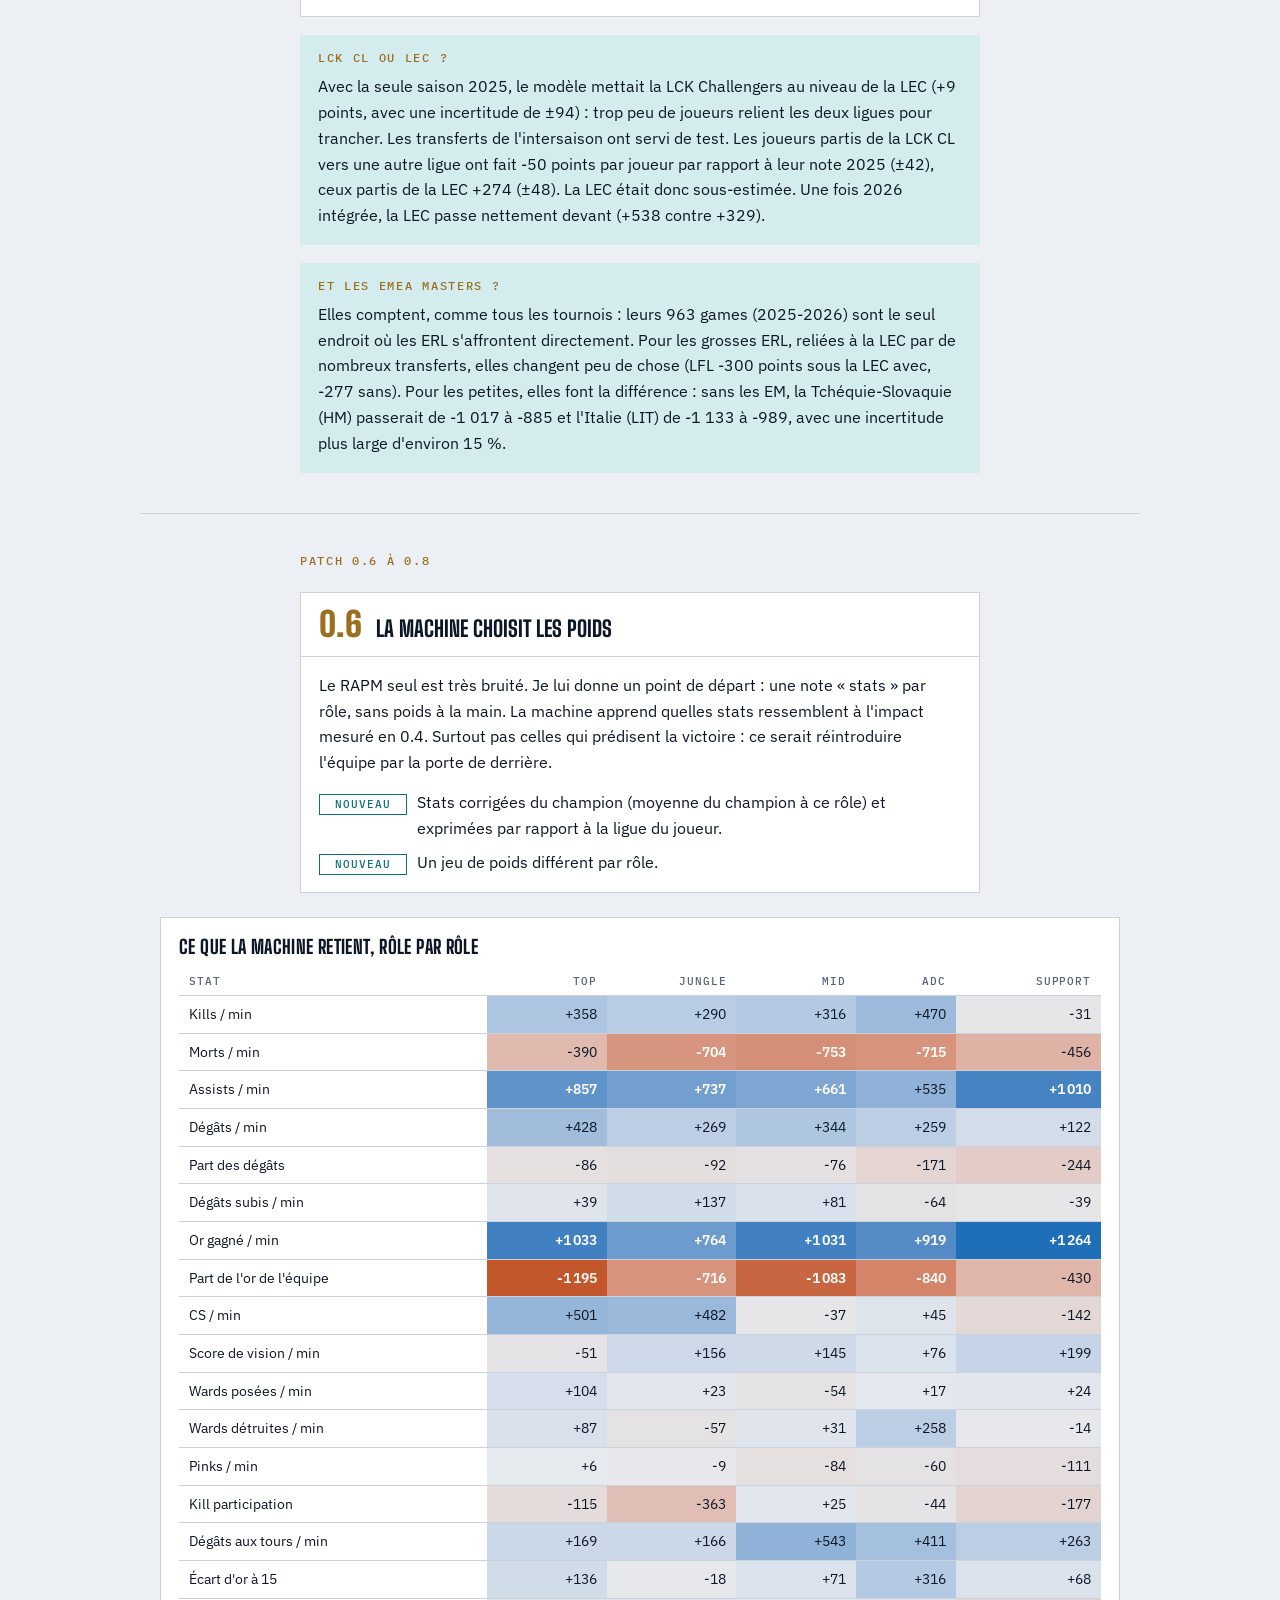
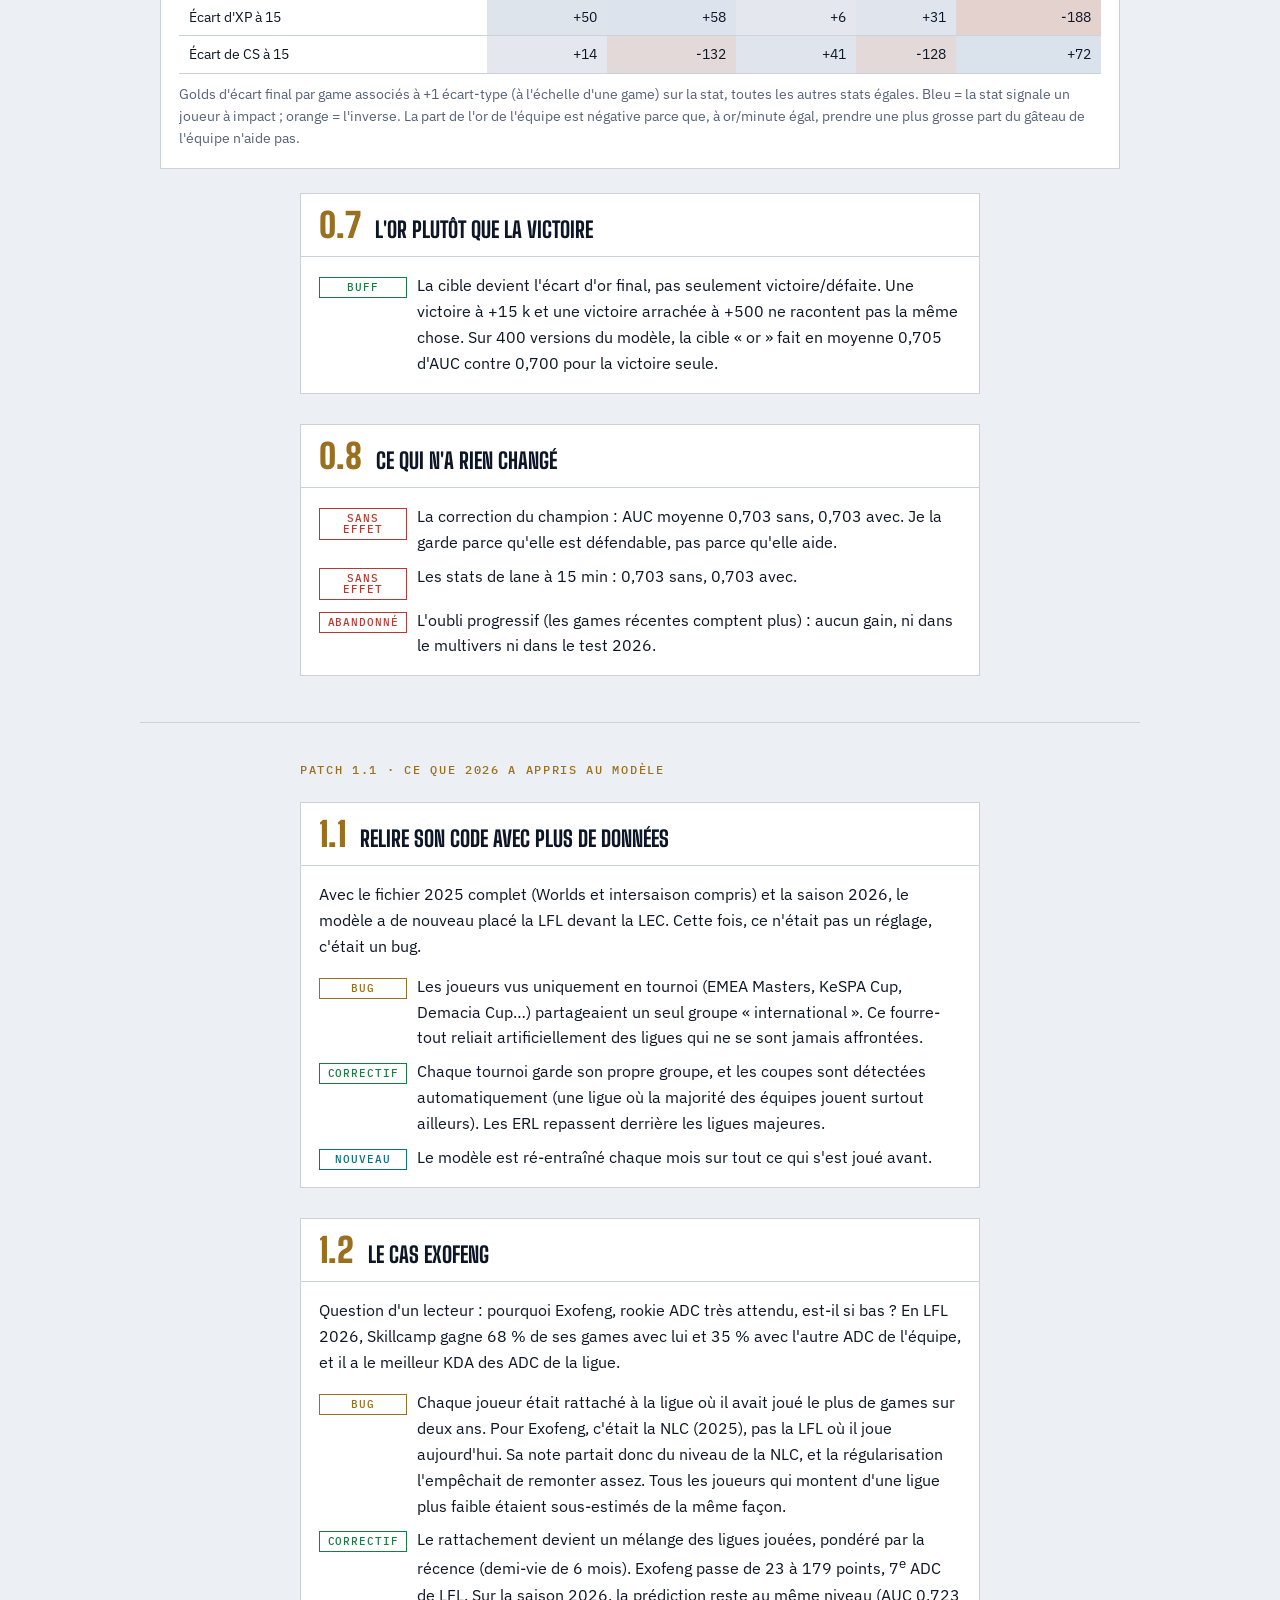
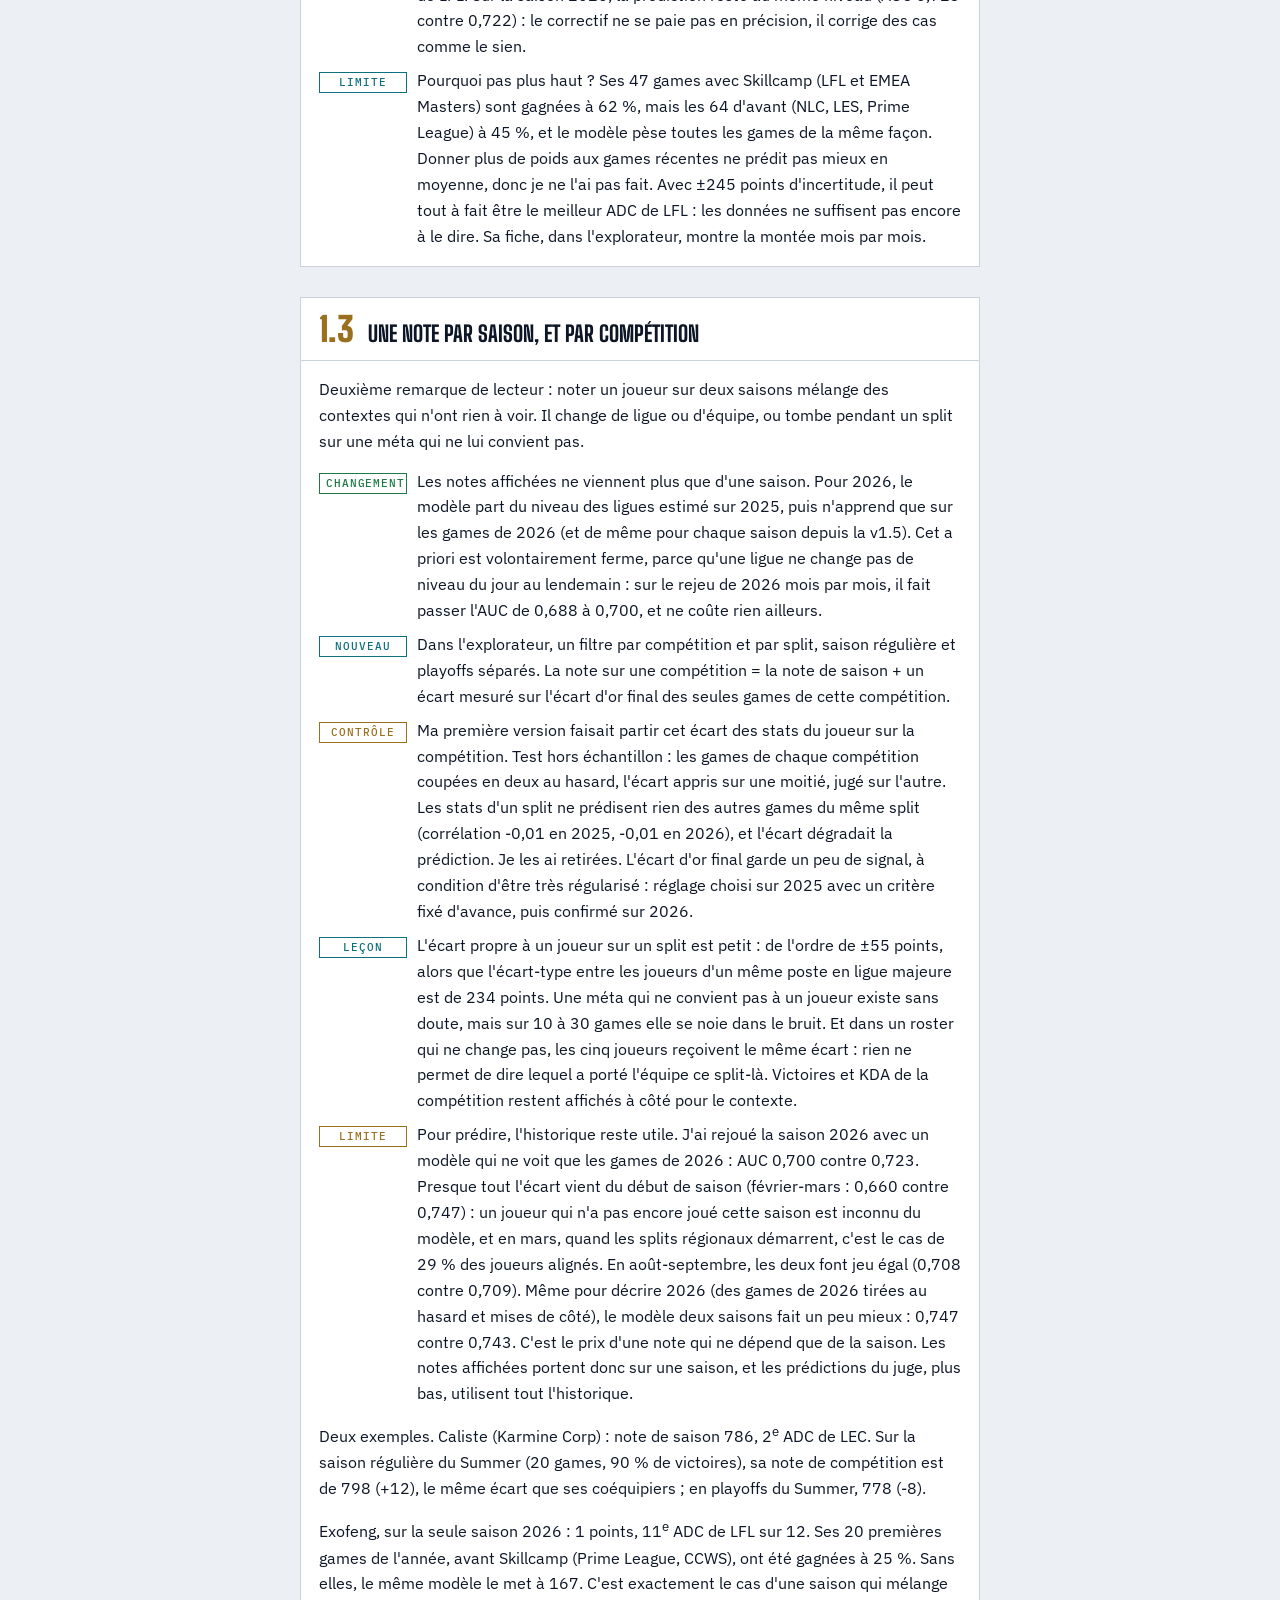
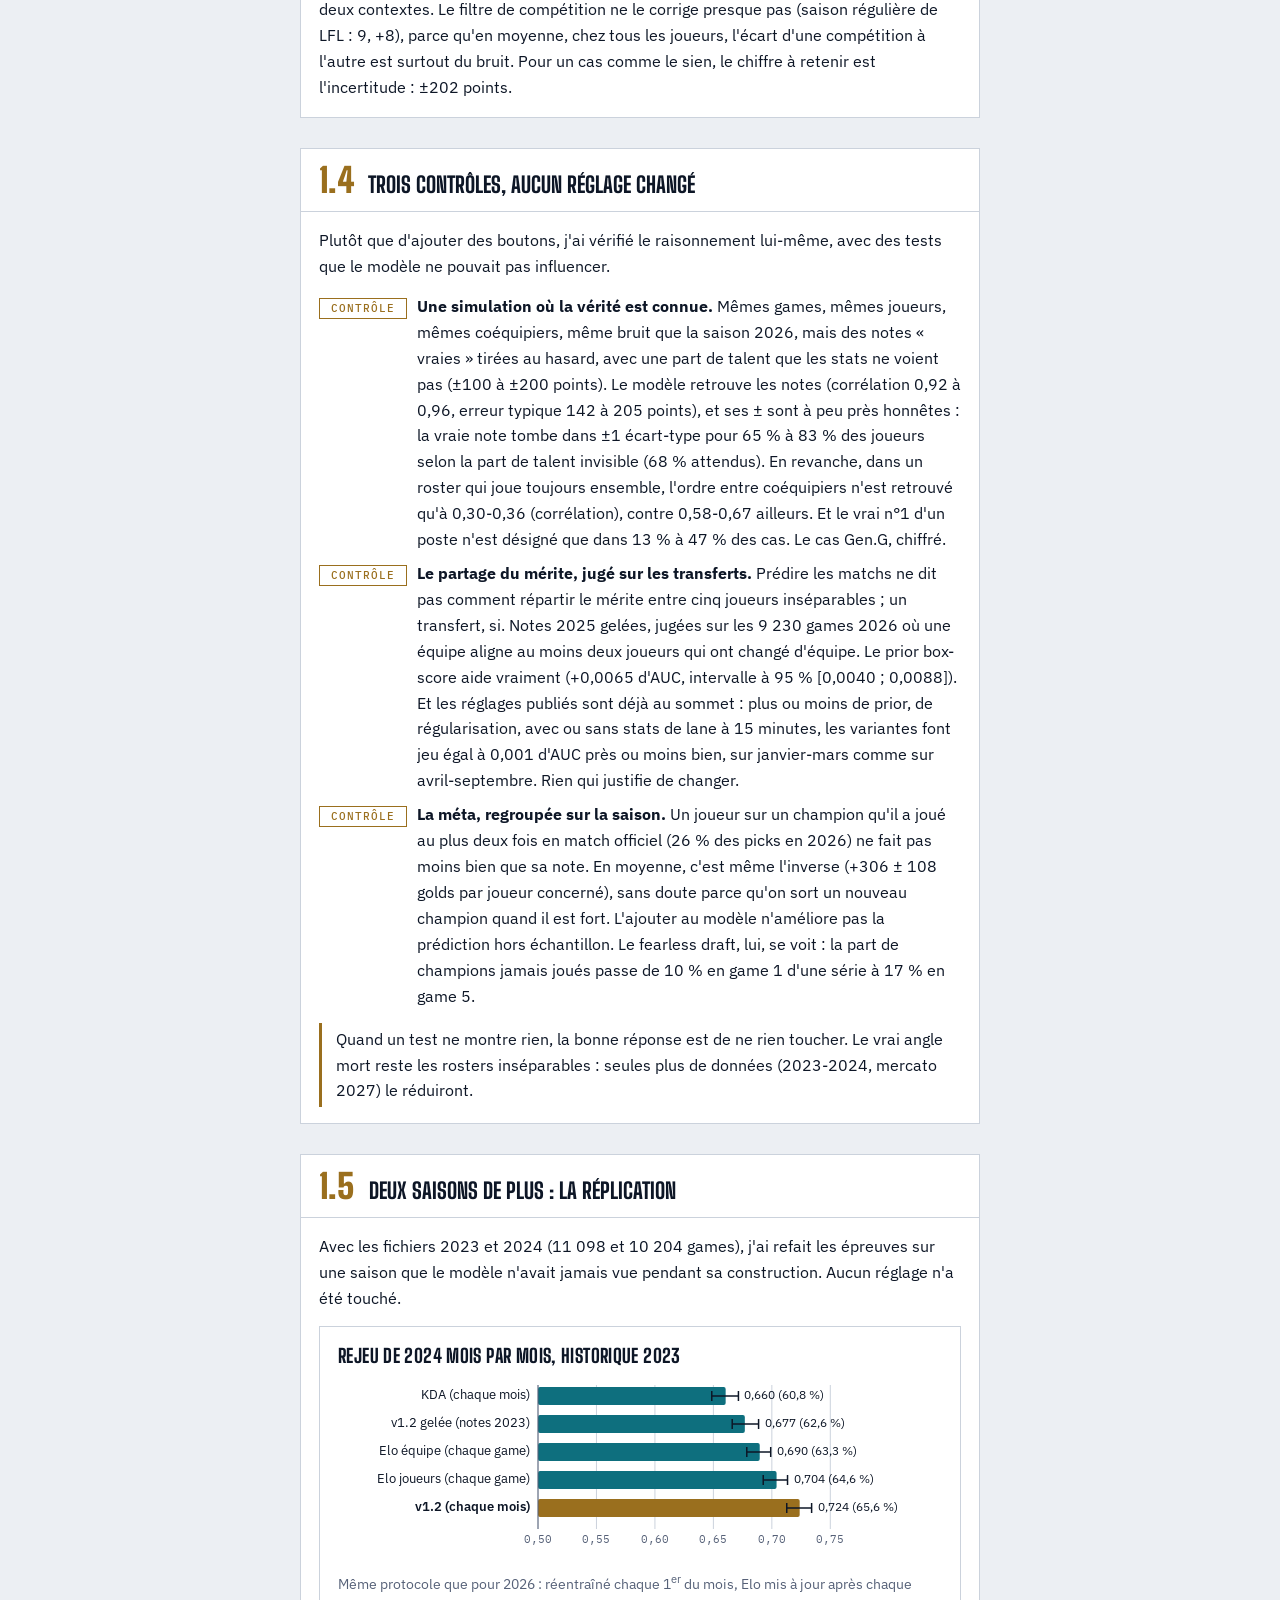
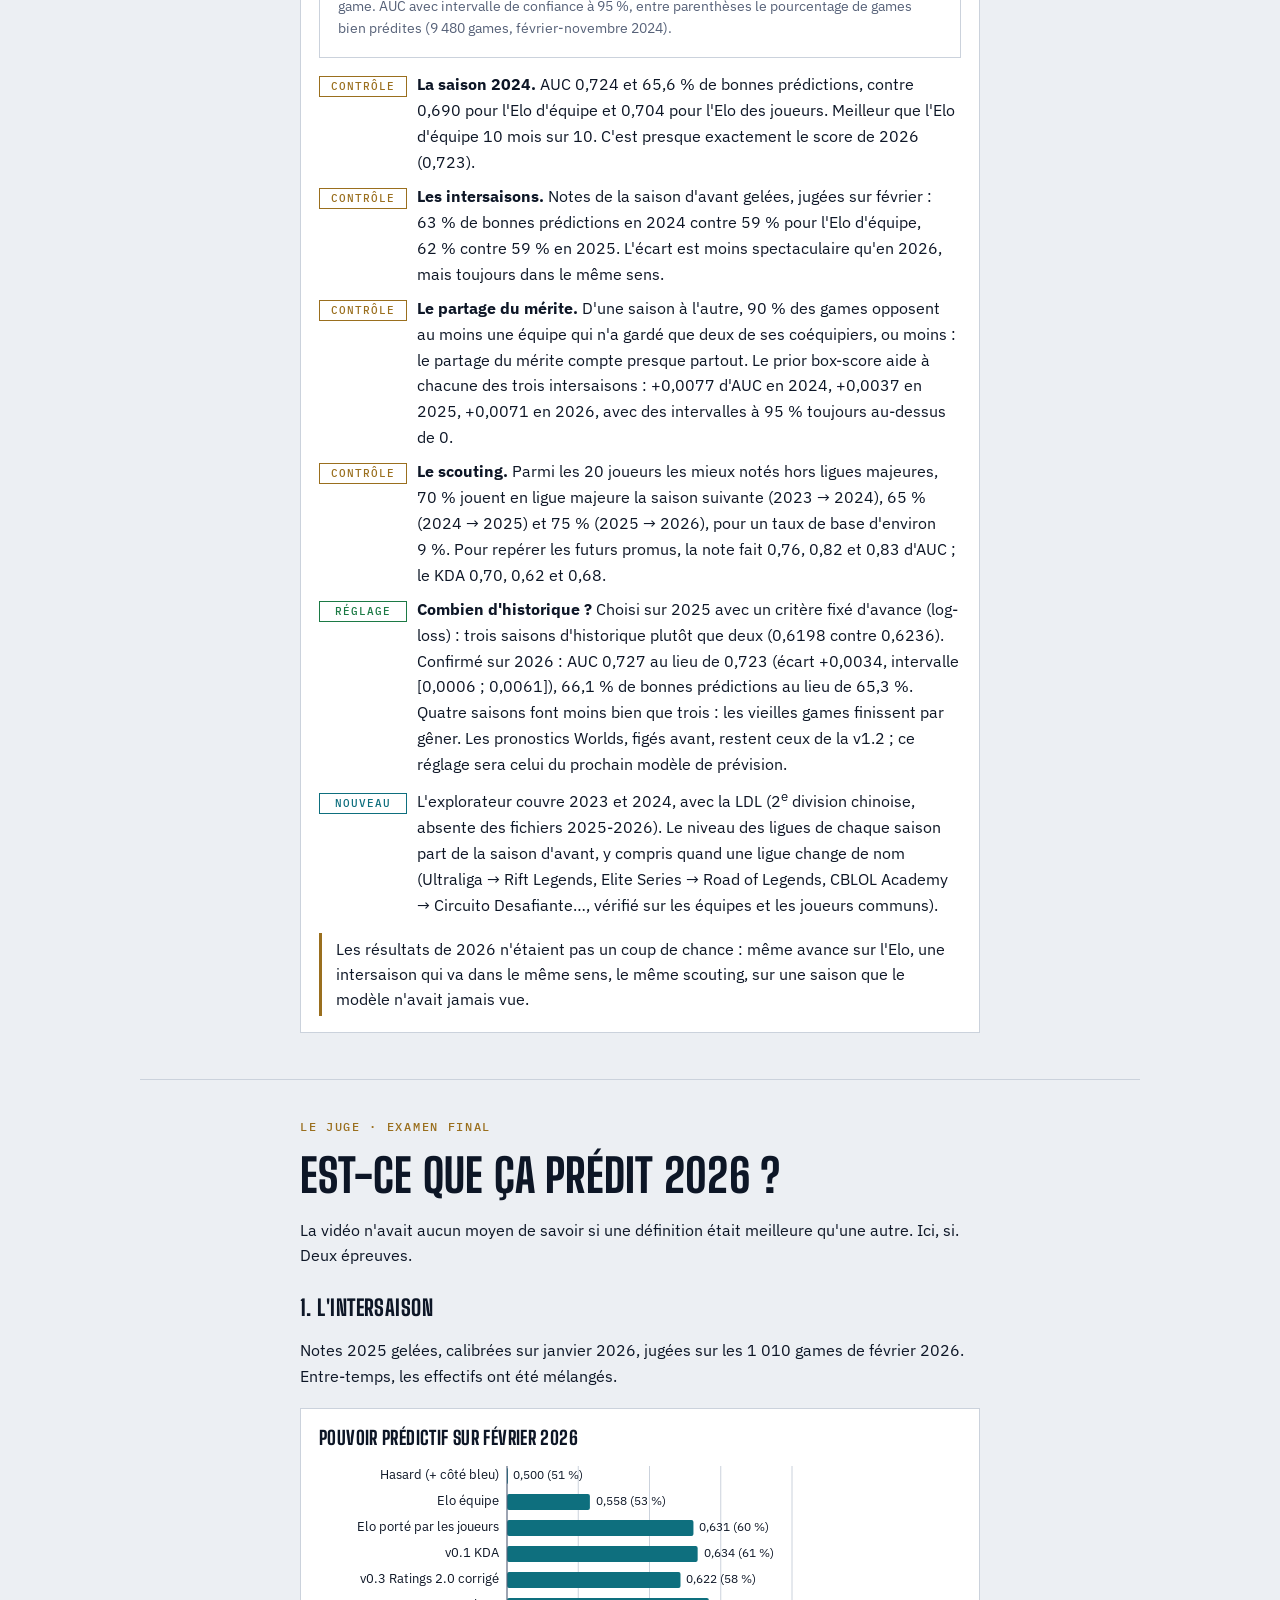
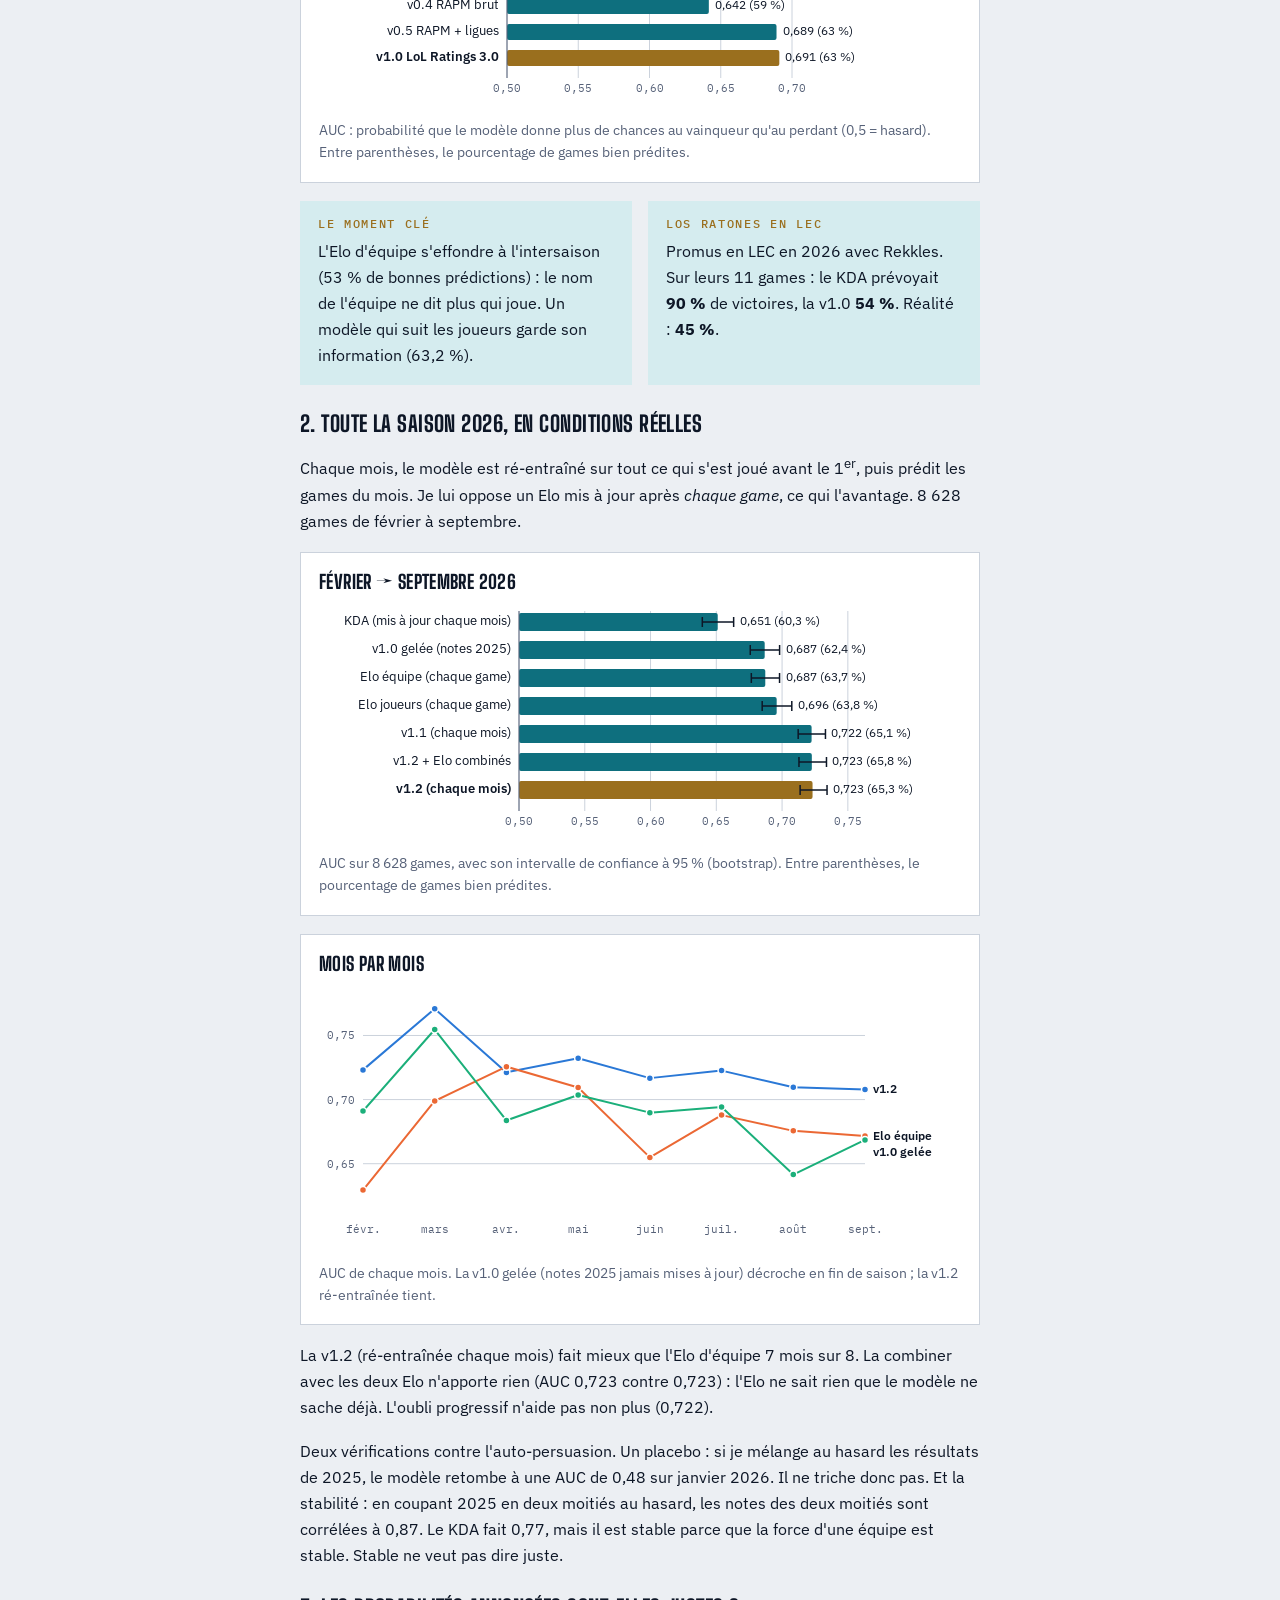
